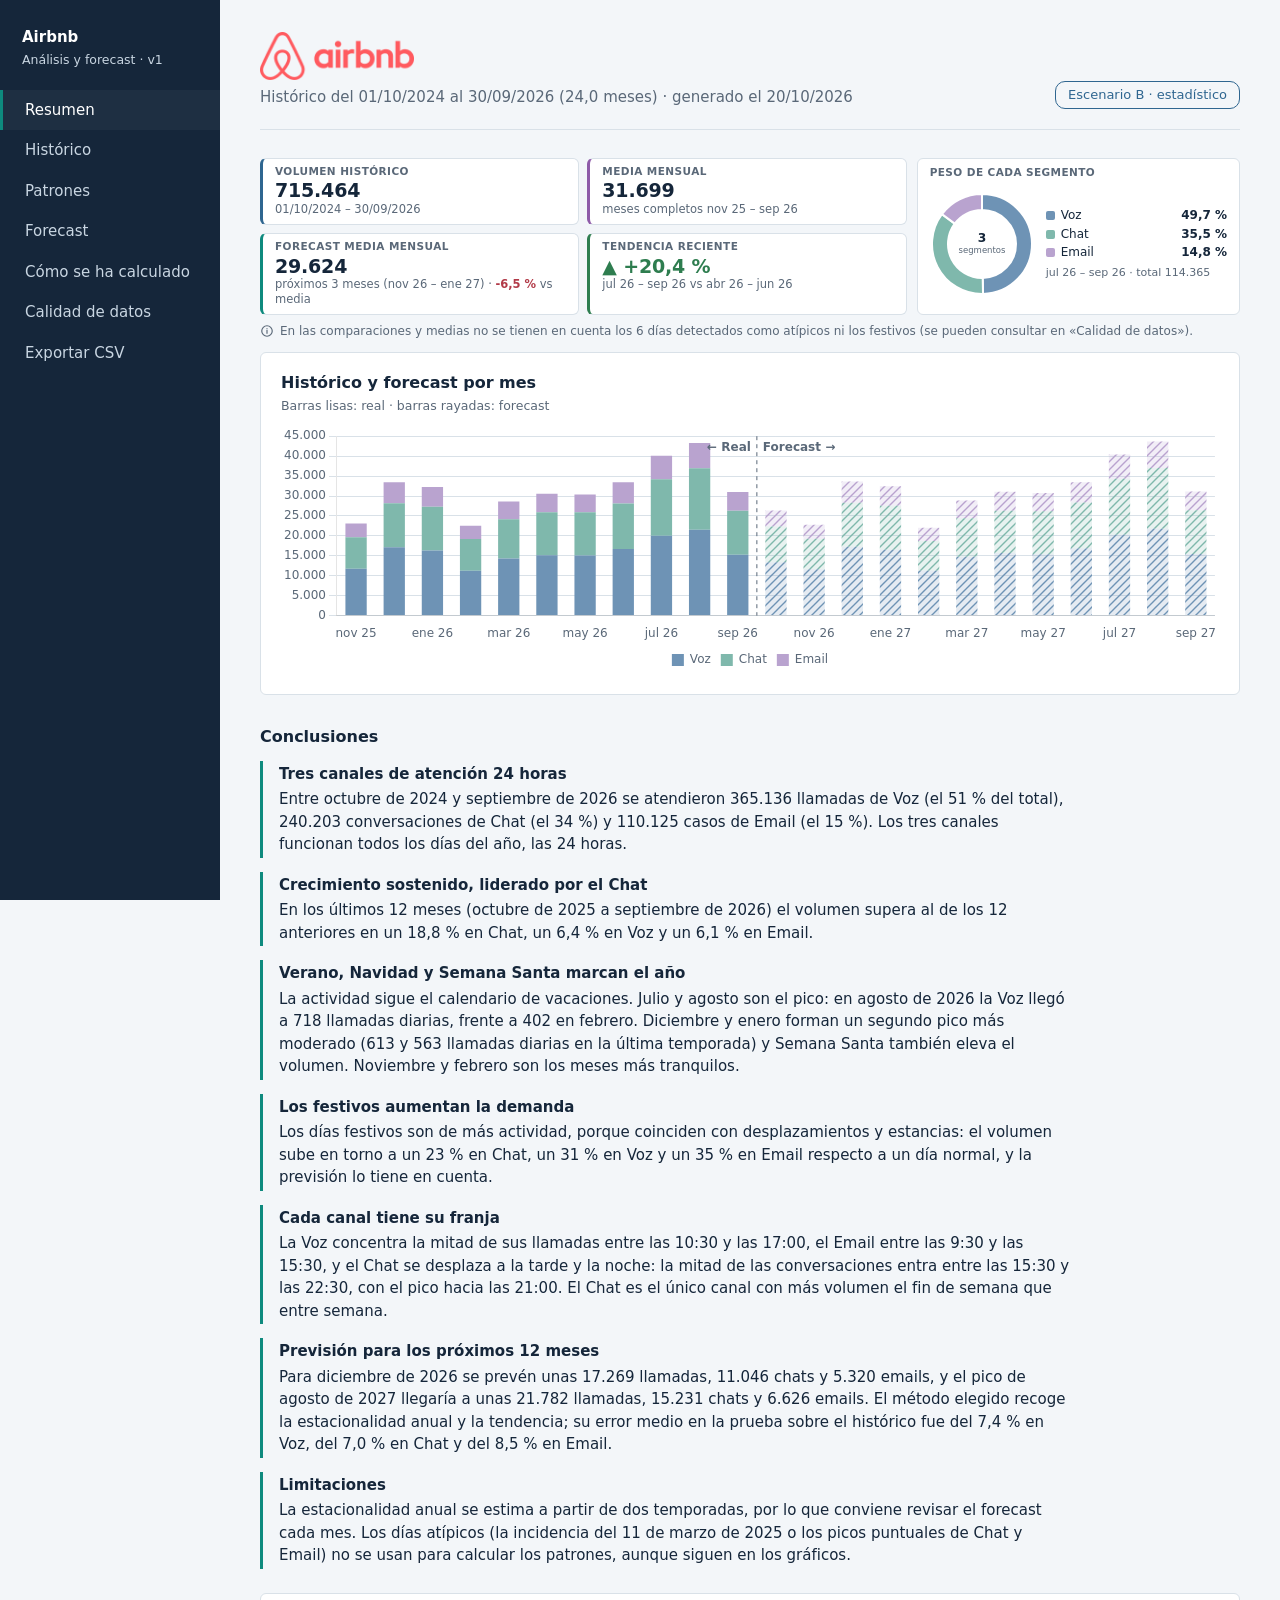
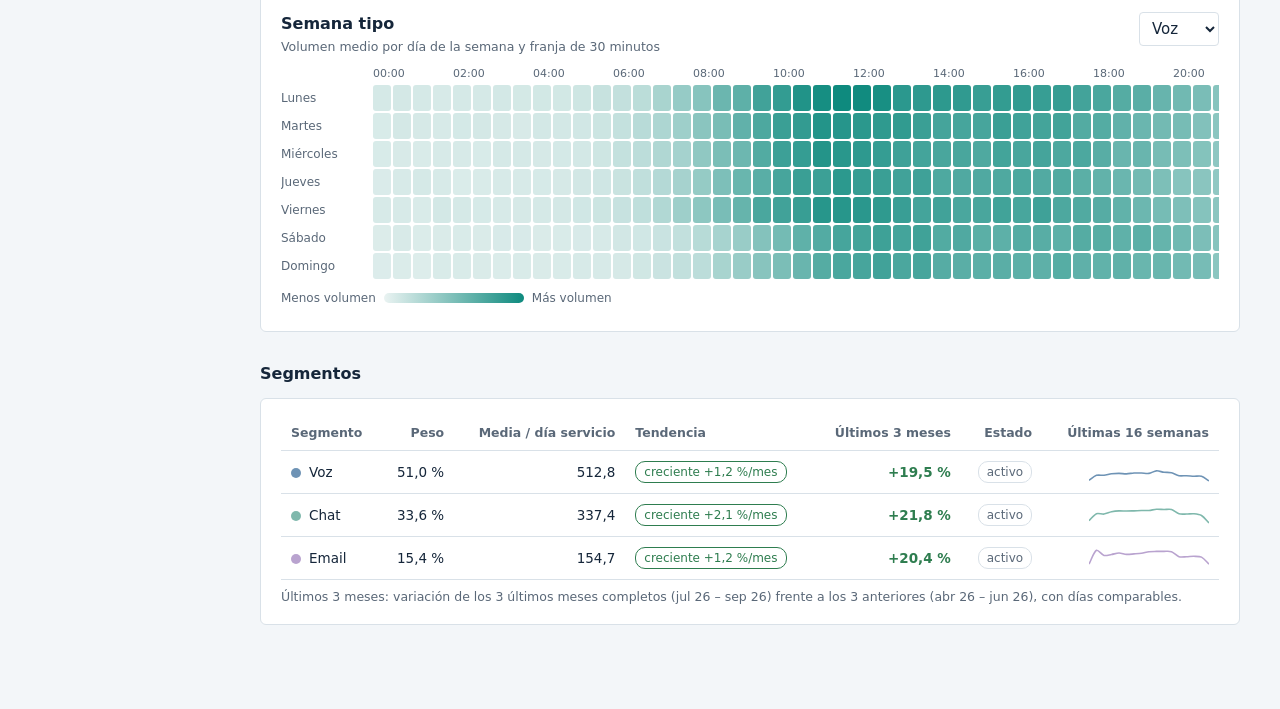
==== projects/forecasting_liveDemo.html @ 8cc121b3 "Añade el proyecto de forecasting y reorganiza el portfolio - Separa el JavaScript en script.js, comp" ====
<!DOCTYPE html>
<html lang="es">
<head>
<meta charset="utf-8">
<meta name="viewport" content="width=device-width, initial-scale=1, viewport-fit=cover">
<title>Airbnb: análisis y forecast</title>
<style>
:root{
  --bg:#F3F6F9; --surface:#FFFFFF; --ink:#15263A; --muted:#5A6878; --line:#D9E1E8;
  --real:#2F6690; --fc:#0E8A7E; --band:rgba(14,138,126,.14); --warn:#A86B12; --warn-bg:#FBF3E4;
  --bad:#B23A48; --ok:#2E7D4F; --nav:#15263A; --nav-ink:#C9D6E2; --nav-active:#FFFFFF;
  --s1:#2F6690; --s2:#0E8A7E; --s3:#8E5BA8; --s4:#C08A2E; --s5:#6B7A8F; --s6:#B5485D;
  color-scheme: light;
  box-sizing:border-box; padding-top:env(safe-area-inset-top,0px); padding-bottom:env(safe-area-inset-bottom,0px);
}
@media (prefers-color-scheme: dark){
  :root:not([data-theme="light"]){
    --bg:#0E1823; --surface:#15212E; --ink:#E4ECF3; --muted:#97A6B5; --line:#253445;
    --real:#6FA8D6; --fc:#3CC2B2; --band:rgba(60,194,178,.16); --warn:#E3AE57; --warn-bg:#2A2416;
    --bad:#E07A86; --ok:#6CC791; --nav:#0A121B; --nav-ink:#8FA2B4; --nav-active:#FFFFFF;
    --s1:#6FA8D6; --s2:#3CC2B2; --s3:#B98BD3; --s4:#E0B35A; --s5:#9AA8B8; --s6:#E07A86;
    color-scheme: dark;
  }
}
:root[data-theme="dark"]{
  --bg:#0E1823; --surface:#15212E; --ink:#E4ECF3; --muted:#97A6B5; --line:#253445;
  --real:#6FA8D6; --fc:#3CC2B2; --band:rgba(60,194,178,.16); --warn:#E3AE57; --warn-bg:#2A2416;
  --bad:#E07A86; --ok:#6CC791; --nav:#0A121B; --nav-ink:#8FA2B4; --nav-active:#FFFFFF;
  --s1:#6FA8D6; --s2:#3CC2B2; --s3:#B98BD3; --s4:#E0B35A; --s5:#9AA8B8; --s6:#E07A86;
  color-scheme: dark;
}
*{box-sizing:border-box}
html,body{margin:0}
body{background:var(--bg);color:var(--ink);font:15px/1.5 "Segoe UI Variable Text","Segoe UI",system-ui,-apple-system,"Helvetica Neue",Roboto,Arial,sans-serif;font-variant-numeric:tabular-nums}
.app{display:grid;grid-template-columns:220px 1fr;min-height:100vh}
nav{background:var(--nav);padding:28px 0;position:sticky;top:0;height:100vh;overflow:auto}
nav .brand{color:#fff;padding:0 22px 22px;font-weight:600;font-size:15px;line-height:1.3}
nav .brand small{display:block;color:var(--nav-ink);font-weight:400;font-size:12.5px;margin-top:4px}
nav button{display:block;width:100%;text-align:left;background:none;border:0;color:var(--nav-ink);font:inherit;padding:9px 22px;cursor:pointer;border-left:3px solid transparent}
nav button:hover{color:#fff}
nav button[aria-current="true"]{color:var(--nav-active);border-left-color:var(--fc);background:rgba(255,255,255,.04)}
main{padding:32px 40px 64px;max-width:1280px;min-width:0}
header.top{display:flex;flex-wrap:wrap;gap:16px 40px;align-items:flex-end;justify-content:space-between;border-bottom:1px solid var(--line);padding-bottom:20px;margin-bottom:28px}
header.top h1{font-size:30px;line-height:1.15;margin:0;font-weight:650;letter-spacing:-.01em}
header.top p{margin:6px 0 0;color:var(--muted)}
.facts{display:flex;gap:28px;flex-wrap:wrap}
.facts div{font-size:13px;color:var(--muted)}
.facts b{display:block;font-size:20px;color:var(--ink);font-weight:600}
section{display:none}
section.on{display:block}
h2{font-size:21px;margin:0 0 6px;font-weight:620}
h3{font-size:16px;margin:28px 0 10px;font-weight:620}
.lead{color:var(--muted);margin:0 0 22px;max-width:75ch}
.panel{background:var(--surface);border:1px solid var(--line);border-radius:6px;padding:18px 20px;margin-bottom:20px}
.grid2{display:grid;grid-template-columns:1fr 1fr;gap:20px}
.controls{display:flex;flex-wrap:wrap;gap:14px 20px;align-items:center;margin-bottom:14px}
.controls label{font-size:13px;color:var(--muted);display:flex;gap:8px;align-items:center}
select,input[type=date]{font:inherit;color:var(--ink);background:var(--surface);border:1px solid var(--line);border-radius:4px;padding:6px 8px}
.seg-toggle{display:inline-flex;border:1px solid var(--line);border-radius:4px;overflow:hidden}
.seg-toggle button{font:inherit;font-size:13px;border:0;background:var(--surface);color:var(--muted);padding:6px 12px;cursor:pointer;border-right:1px solid var(--line)}
.seg-toggle button:last-child{border-right:0}
.seg-toggle button[aria-pressed="true"]{background:var(--ink);color:var(--surface)}
.chart{position:relative;height:340px}
.chart.short{height:260px}
.tablewrap{overflow-x:auto}
table{border-collapse:collapse;width:100%;font-size:13.5px}
th,td{padding:7px 10px;border-bottom:1px solid var(--line);text-align:right;white-space:nowrap}
th:first-child,td:first-child{text-align:left}
th{font-weight:600;color:var(--muted);font-size:12.5px}
td.l,th.l{text-align:left;white-space:normal}
.tag{display:inline-block;font-size:12px;padding:1px 8px;border-radius:10px;border:1px solid var(--line);color:var(--muted)}
.tag.up{color:var(--ok);border-color:currentColor}.tag.down{color:var(--bad);border-color:currentColor}
.tag.new{color:var(--real);border-color:currentColor}.tag.warn{color:var(--warn);border-color:currentColor}
.notes{display:grid;gap:14px;max-width:85ch}
.notes article{border-left:3px solid var(--fc);padding:2px 0 2px 16px}
.notes article h4{margin:0 0 3px;font-size:15px}
.notes article p{margin:0;color:var(--ink)}
.alert{background:var(--warn-bg);border-left:3px solid var(--warn);padding:10px 14px;border-radius:0 4px 4px 0;margin:0 0 10px;font-size:14px}
ul.plain{margin:0;padding-left:18px}
ul.plain li{margin:3px 0}
.legend-note{font-size:12.5px;color:var(--muted);margin-top:8px}
.export-grid{display:grid;grid-template-columns:repeat(auto-fit,minmax(220px,1fr));gap:18px 24px;max-width:900px}
.export-grid .field{display:flex;flex-direction:column;gap:6px;font-size:13px;color:var(--muted)}
.checks{display:flex;flex-wrap:wrap;gap:6px 16px;color:var(--ink);font-size:14px}
.btn{font:inherit;font-weight:600;background:var(--fc);color:#fff;border:0;border-radius:4px;padding:10px 18px;cursor:pointer}
.btn:disabled{opacity:.45;cursor:not-allowed}
#exp-msg{margin-top:14px;font-size:14px}
#exp-msg.err{color:var(--bad)}
.preview{font-size:12.5px}
@media (max-width:900px){
  .app{grid-template-columns:1fr}
  nav{position:sticky;top:0;height:auto;display:flex;overflow-x:auto;padding:0;z-index:5}
  nav .brand{display:none}
  nav button{white-space:nowrap;border-left:0;border-bottom:3px solid transparent;padding:12px 14px}
  nav button[aria-current="true"]{border-bottom-color:var(--fc)}
  main{padding:20px 16px 48px}
  .grid2{grid-template-columns:1fr}
  header.top h1{font-size:24px}
}
ol.steps{margin:0;padding-left:22px;max-width:85ch}
ol.steps li{margin:6px 0}
.methods{display:grid;grid-template-columns:repeat(auto-fit,minmax(280px,1fr));gap:16px;margin-bottom:8px}
.method{border:1px solid var(--line);border-radius:6px;padding:14px 16px;background:var(--surface);opacity:.75}
.method.used{opacity:1;border-left:3px solid var(--fc)}
.method h4{margin:0 0 6px;font-size:15px}
.method p{margin:0;font-size:14px}
.method p.used-in{margin-top:8px;color:var(--fc);font-size:13px;font-weight:600}
dl.gloss{display:grid;grid-template-columns:minmax(140px,200px) 1fr;gap:8px 20px;max-width:95ch;margin:0}
dl.gloss dt{font-weight:600}
dl.gloss dd{margin:0}
@media (max-width:900px){dl.gloss{grid-template-columns:1fr}dl.gloss dd{margin-bottom:8px}}

/* ---- Resumen (propuesta v2) ---- */
.top-row{display:grid;grid-template-columns:minmax(0,2fr) minmax(280px,1fr);gap:10px;margin-bottom:8px;align-items:stretch}
.kpis{display:grid;grid-template-columns:1fr 1fr;gap:8px;align-content:start}
.kpi{background:var(--surface);border:1px solid var(--line);border-radius:6px;padding:6px 12px 7px;border-left:3px solid var(--kc,var(--fc))}
.kpi .lbl{font-size:10.5px;color:var(--muted);text-transform:uppercase;letter-spacing:.04em;font-weight:600;line-height:1.3}
.kpi .val{font-size:19px;font-weight:680;letter-spacing:-.01em;margin:1px 0 0;line-height:1.2}
.kpi .sub{font-size:11.5px;color:var(--muted);line-height:1.3}
.kpi .sub b.up{color:var(--ok)}.kpi .sub b.down{color:var(--bad)}
.mixp{margin-bottom:0;padding:6px 12px 7px;display:flex;flex-direction:column}
.mixp h3{font-size:10.5px;text-transform:uppercase;letter-spacing:.04em;color:var(--muted);font-weight:600}.mixp .ph p{display:none}
.mixbox{display:flex;align-items:center;gap:12px;flex:1;min-height:0}
.mixbox .chart.donut{width:104px;height:104px;flex:0 0 104px}
.mixleg{list-style:none;margin:0;padding:0;font-size:12px;line-height:1.55;flex:1}
.mixleg li{display:flex;align-items:center;gap:6px}.mixleg li span.n{flex:1}.mixleg li b{font-weight:600}
.mixleg i{width:9px;height:9px;border-radius:2px;display:inline-block}
.mixp .per{font-size:11px;color:var(--muted);margin-top:2px}
.ph h3{margin:0}.ph p{margin:2px 0 10px}
.ph.row{display:flex;justify-content:space-between;align-items:flex-start;gap:12px;flex-wrap:wrap}

.chart.mainc{height:250px}
h3.sect{margin:30px 0 12px}
.bannerA{display:flex;gap:8px;align-items:baseline;border-radius:6px;padding:4px 12px;margin-bottom:12px;background:var(--warn-bg);border:1px solid var(--warn);font-size:13px;font-style:italic}
.bannerA .big{font-size:13px;font-weight:400;color:var(--warn);white-space:nowrap}
.bannerA p{margin:0}
.heat{display:grid;gap:2px;min-width:640px;font-size:11px}
.heat .c{height:26px;border-radius:3px}
.heat .rl{color:var(--muted);font-size:12px;display:flex;align-items:center;padding-right:8px;white-space:nowrap}
.heat .cl{color:var(--muted);text-align:left;font-size:11px;white-space:nowrap}
.heat-scale{display:flex;align-items:center;gap:8px;font-size:12px;color:var(--muted);margin-top:10px}
.heat-scale i{display:block;width:140px;height:10px;border-radius:5px;background:linear-gradient(90deg,var(--heat0),var(--fc))}
.dot{display:inline-block;width:10px;height:10px;border-radius:50%;margin-right:8px;vertical-align:middle}
td canvas.sp{width:120px!important;height:28px!important;display:block;margin-left:auto}
:root{--atip:#D6336C;--heat0:#EAF3F2;--p1:#6E93B5;--p2:#7FB8AC;--p3:#B9A3CF;--p4:#E2BF84;--p5:#AEB8C2;--p6:#D9939E}
@media (prefers-color-scheme: dark){:root:not([data-theme="light"]){--atip:#F06595;--heat0:#1B2B33;--p1:#7FA6CB;--p2:#82C4B6;--p3:#BBA6D6;--p4:#E0BE85;--p5:#9EA9B5;--p6:#DE9AA5}}
:root[data-theme="dark"]{--atip:#F06595;--heat0:#1B2B33;--p1:#7FA6CB;--p2:#82C4B6;--p3:#BBA6D6;--p4:#E0BE85;--p5:#9EA9B5;--p6:#DE9AA5}
@media (max-width:1000px){.top-row{grid-template-columns:1fr}}
@media (max-width:520px){.kpis{grid-template-columns:1fr}}
.infonote{font-size:12px;color:var(--muted);margin:0 0 12px;display:flex;gap:6px;align-items:flex-start;line-height:1.4}
.infonote svg{flex:0 0 14px;width:14px;height:14px;margin-top:1px}
.atip-note{display:flex;align-items:center;gap:8px}
.atip-mk{display:inline-block;width:9px;height:9px;background:var(--atip);transform:rotate(45deg);flex:0 0 9px}
</style>
</head>
<body>
<div class="app">
  <nav id="nav" aria-label="Sections">
    <div class="brand" id="brand"></div>
  </nav>
  <main>
    <header class="top">
      <div><h1 id="h-title"></h1><p id="h-sub"></p></div>
      <div class="badge" id="h-badge"></div>
    </header>

    <section id="resumen" class="on">
      <div class="top-row">
        <div class="kpis" id="kpis"></div>
        <div class="panel mixp">
          <div class="ph"><h3 data-t="ch_mix"></h3><p class="legend-note" id="mix-sub"></p></div>
          <div class="mixbox"><div class="chart donut"><canvas id="c-res-mix"></canvas></div><ul class="mixleg" id="mixleg"></ul></div>
        </div>
      </div>
      <p class="infonote" id="cmp-note"></p>
      <div id="alertA"></div>
      <div class="panel">
        <div class="ph"><h3 data-t="ch_main"></h3><p class="legend-note" data-t="ch_main_sub"></p></div>
        <div class="chart mainc"><canvas id="c-res-main"></canvas></div>
      </div>
      <h3 class="sect" data-t="concl_t"></h3>
      <div class="notes" id="conclusiones" style="margin-bottom:24px"></div>
      <div class="panel" id="hm-panel">
        <div class="ph row"><div><h3 data-t="hm_t"></h3><p class="legend-note" data-t="hm_sub"></p></div><select id="hm-seg"></select></div>
        <div class="tablewrap"><div class="heat" id="heat"></div></div>
        <div class="heat-scale"><span data-t="hm_low"></span><i></i><span data-t="hm_high"></span></div>
        <p class="legend-note" id="hm-note" style="margin:6px 0 0"></p>
      </div>
      <h3 class="sect" data-t="segmentos"></h3>
      <div class="panel tablewrap"><table id="t-segmentos"></table></div>
      <div id="avisos-globales"></div>
    </section>

    <section id="historico">
      <h2 data-t="sec_historico"></h2>
      <p class="lead" data-t="lead_historico"></p>
      <div class="panel">
        <div class="controls">
          <label><span data-t="segmento"></span> <select id="h-seg"></select></label>
          <div class="seg-toggle" id="h-gran"></div>
        </div>
        <div class="chart"><canvas id="c-hist"></canvas></div>
        <p class="legend-note atip-note"><span class="atip-mk"></span><span data-t="atip_note"></span></p>
      </div>
      <div class="grid2">
        <div class="panel"><h3 style="margin-top:0" data-t="mix_mes"></h3><div class="chart short"><canvas id="c-mix"></canvas></div></div>
        <div class="panel"><h3 style="margin-top:0" data-t="media_dia_mes"></h3><div class="tablewrap"><table id="t-meses"></table></div><p class="legend-note" data-t="mes_parcial"></p></div>
      </div>
    </section>

    <section id="patrones">
      <h2 data-t="sec_patrones"></h2>
      <p class="lead" data-t="lead_patrones"></p>
      <div class="controls"><label><span data-t="segmento"></span> <select id="p-seg"></select></label></div>
      <div class="grid2">
        <div class="panel"><h3 style="margin-top:0" data-t="peso_semana"></h3><div class="chart short"><canvas id="c-week"></canvas></div><p class="legend-note" id="week-note"></p></div>
        <div class="panel"><h3 style="margin-top:0" data-t="efecto_mes"></h3><div class="chart short"><canvas id="c-dom"></canvas></div><p class="legend-note" id="dom-note"></p></div>
      </div>
      <div class="panel" id="intra-panel"><h3 style="margin-top:0" data-t="perfil_intradia"></h3><div class="chart"><canvas id="c-intra"></canvas></div><p class="legend-note" id="intra-note"></p></div>
    </section>

    <section id="forecast">
      <h2 data-t="sec_forecast"></h2>
      <p class="lead" id="fc-lead"></p>
      <div class="panel">
        <div class="controls">
          <label><span data-t="segmento"></span> <select id="f-seg"></select></label>
          <div class="seg-toggle" id="f-gran"></div>
        </div>
        <div class="chart"><canvas id="c-fc"></canvas></div>
        <p class="legend-note" data-t="banda_nota"></p>
      </div>
      <div id="fc-gaps"></div>
      <h3 data-t="fc_mensual"></h3>
      <div class="panel tablewrap"><table id="t-fc-mes"></table></div>
    </section>

    <section id="metodologia">
      <h2 data-t="sec_metodologia"></h2>
      <p class="lead" data-t="lead_metodologia"></p>
      <div id="met-body"></div>
    </section>

    <section id="calidad">
      <h2 data-t="sec_calidad"></h2>
      <p class="lead" data-t="lead_calidad"></p>
      <div id="calidad-body"></div>
    </section>

    <section id="seguimiento">
      <h2 data-t="sec_seguimiento"></h2>
      <div id="seg-body"></div>
    </section>

    <section id="exportar">
      <h2 data-t="sec_exportar"></h2>
      <p class="lead" data-t="lead_exportar"></p>
      <div class="panel">
        <div class="export-grid">
          <div class="field"><span data-t="granularidad"></span><div class="seg-toggle" id="e-gran"></div></div>
          <div class="field"><span data-t="desde"></span><input type="date" id="e-desde"></div>
          <div class="field"><span data-t="hasta"></span><input type="date" id="e-hasta"></div>
          <div class="field"><span data-t="formato"></span>
            <select id="e-fmt"><option value="bigquery" data-t="fmt_bq"></option><option value="excel_es_it" data-t="fmt_esit"></option><option value="excel_en" data-t="fmt_en"></option></select>
          </div>
          <div class="field" style="grid-column:1/-1"><span data-t="segmentos"></span><div class="checks" id="e-segs"></div></div>
        </div>
        <div style="margin-top:20px;display:flex;gap:16px;align-items:center;flex-wrap:wrap">
          <button class="btn" id="e-btn" data-t="descargar"></button>
          <span class="legend-note" id="e-limits" style="margin:0"></span>
        </div>
        <div id="exp-msg"></div>
      </div>
      <h3 data-t="vista_previa"></h3>
      <div class="panel tablewrap preview"><table id="t-prev"></table></div>
    </section>
  </main>
</div>

<script>/*!
 * Chart.js v4.4.1
 * https://www.chartjs.org
 * (c) 2023 Chart.js Contributors
 * Released under the MIT License
 */
!function(t,e){"object"==typeof exports&&"undefined"!=typeof module?module.exports=e():"function"==typeof define&&define.amd?define(e):(t="undefined"!=typeof globalThis?globalThis:t||self).Chart=e()}(this,(function(){"use strict";var t=Object.freeze({__proto__:null,get Colors(){return Go},get Decimation(){return Qo},get Filler(){return ma},get Legend(){return ya},get SubTitle(){return ka},get Title(){return Ma},get Tooltip(){return Ba}});function e(){}const i=(()=>{let t=0;return()=>t++})();function s(t){return null==t}function n(t){if(Array.isArray&&Array.isArray(t))return!0;const e=Object.prototype.toString.call(t);return"[object"===e.slice(0,7)&&"Array]"===e.slice(-6)}function o(t){return null!==t&&"[object Object]"===Object.prototype.toString.call(t)}function a(t){return("number"==typeof t||t instanceof Number)&&isFinite(+t)}function r(t,e){return a(t)?t:e}function l(t,e){return void 0===t?e:t}const h=(t,e)=>"string"==typeof t&&t.endsWith("%")?parseFloat(t)/100:+t/e,c=(t,e)=>"string"==typeof t&&t.endsWith("%")?parseFloat(t)/100*e:+t;function d(t,e,i){if(t&&"function"==typeof t.call)return t.apply(i,e)}function u(t,e,i,s){let a,r,l;if(n(t))if(r=t.length,s)for(a=r-1;a>=0;a--)e.call(i,t[a],a);else for(a=0;a<r;a++)e.call(i,t[a],a);else if(o(t))for(l=Object.keys(t),r=l.length,a=0;a<r;a++)e.call(i,t[l[a]],l[a])}function f(t,e){let i,s,n,o;if(!t||!e||t.length!==e.length)return!1;for(i=0,s=t.length;i<s;++i)if(n=t[i],o=e[i],n.datasetIndex!==o.datasetIndex||n.index!==o.index)return!1;return!0}function g(t){if(n(t))return t.map(g);if(o(t)){const e=Object.create(null),i=Object.keys(t),s=i.length;let n=0;for(;n<s;++n)e[i[n]]=g(t[i[n]]);return e}return t}function p(t){return-1===["__proto__","prototype","constructor"].indexOf(t)}function m(t,e,i,s){if(!p(t))return;const n=e[t],a=i[t];o(n)&&o(a)?b(n,a,s):e[t]=g(a)}function b(t,e,i){const s=n(e)?e:[e],a=s.length;if(!o(t))return t;const r=(i=i||{}).merger||m;let l;for(let e=0;e<a;++e){if(l=s[e],!o(l))continue;const n=Object.keys(l);for(let e=0,s=n.length;e<s;++e)r(n[e],t,l,i)}return t}function x(t,e){return b(t,e,{merger:_})}function _(t,e,i){if(!p(t))return;const s=e[t],n=i[t];o(s)&&o(n)?x(s,n):Object.prototype.hasOwnProperty.call(e,t)||(e[t]=g(n))}const y={"":t=>t,x:t=>t.x,y:t=>t.y};function v(t){const e=t.split("."),i=[];let s="";for(const t of e)s+=t,s.endsWith("\\")?s=s.slice(0,-1)+".":(i.push(s),s="");return i}function M(t,e){const i=y[e]||(y[e]=function(t){const e=v(t);return t=>{for(const i of e){if(""===i)break;t=t&&t[i]}return t}}(e));return i(t)}function w(t){return t.charAt(0).toUpperCase()+t.slice(1)}const k=t=>void 0!==t,S=t=>"function"==typeof t,P=(t,e)=>{if(t.size!==e.size)return!1;for(const i of t)if(!e.has(i))return!1;return!0};function D(t){return"mouseup"===t.type||"click"===t.type||"contextmenu"===t.type}const C=Math.PI,O=2*C,A=O+C,T=Number.POSITIVE_INFINITY,L=C/180,E=C/2,R=C/4,I=2*C/3,z=Math.log10,F=Math.sign;function V(t,e,i){return Math.abs(t-e)<i}function B(t){const e=Math.round(t);t=V(t,e,t/1e3)?e:t;const i=Math.pow(10,Math.floor(z(t))),s=t/i;return(s<=1?1:s<=2?2:s<=5?5:10)*i}function W(t){const e=[],i=Math.sqrt(t);let s;for(s=1;s<i;s++)t%s==0&&(e.push(s),e.push(t/s));return i===(0|i)&&e.push(i),e.sort(((t,e)=>t-e)).pop(),e}function N(t){return!isNaN(parseFloat(t))&&isFinite(t)}function H(t,e){const i=Math.round(t);return i-e<=t&&i+e>=t}function j(t,e,i){let s,n,o;for(s=0,n=t.length;s<n;s++)o=t[s][i],isNaN(o)||(e.min=Math.min(e.min,o),e.max=Math.max(e.max,o))}function $(t){return t*(C/180)}function Y(t){return t*(180/C)}function U(t){if(!a(t))return;let e=1,i=0;for(;Math.round(t*e)/e!==t;)e*=10,i++;return i}function X(t,e){const i=e.x-t.x,s=e.y-t.y,n=Math.sqrt(i*i+s*s);let o=Math.atan2(s,i);return o<-.5*C&&(o+=O),{angle:o,distance:n}}function q(t,e){return Math.sqrt(Math.pow(e.x-t.x,2)+Math.pow(e.y-t.y,2))}function K(t,e){return(t-e+A)%O-C}function G(t){return(t%O+O)%O}function Z(t,e,i,s){const n=G(t),o=G(e),a=G(i),r=G(o-n),l=G(a-n),h=G(n-o),c=G(n-a);return n===o||n===a||s&&o===a||r>l&&h<c}function J(t,e,i){return Math.max(e,Math.min(i,t))}function Q(t){return J(t,-32768,32767)}function tt(t,e,i,s=1e-6){return t>=Math.min(e,i)-s&&t<=Math.max(e,i)+s}function et(t,e,i){i=i||(i=>t[i]<e);let s,n=t.length-1,o=0;for(;n-o>1;)s=o+n>>1,i(s)?o=s:n=s;return{lo:o,hi:n}}const it=(t,e,i,s)=>et(t,i,s?s=>{const n=t[s][e];return n<i||n===i&&t[s+1][e]===i}:s=>t[s][e]<i),st=(t,e,i)=>et(t,i,(s=>t[s][e]>=i));function nt(t,e,i){let s=0,n=t.length;for(;s<n&&t[s]<e;)s++;for(;n>s&&t[n-1]>i;)n--;return s>0||n<t.length?t.slice(s,n):t}const ot=["push","pop","shift","splice","unshift"];function at(t,e){t._chartjs?t._chartjs.listeners.push(e):(Object.defineProperty(t,"_chartjs",{configurable:!0,enumerable:!1,value:{listeners:[e]}}),ot.forEach((e=>{const i="_onData"+w(e),s=t[e];Object.defineProperty(t,e,{configurable:!0,enumerable:!1,value(...e){const n=s.apply(this,e);return t._chartjs.listeners.forEach((t=>{"function"==typeof t[i]&&t[i](...e)})),n}})})))}function rt(t,e){const i=t._chartjs;if(!i)return;const s=i.listeners,n=s.indexOf(e);-1!==n&&s.splice(n,1),s.length>0||(ot.forEach((e=>{delete t[e]})),delete t._chartjs)}function lt(t){const e=new Set(t);return e.size===t.length?t:Array.from(e)}const ht="undefined"==typeof window?function(t){return t()}:window.requestAnimationFrame;function ct(t,e){let i=[],s=!1;return function(...n){i=n,s||(s=!0,ht.call(window,(()=>{s=!1,t.apply(e,i)})))}}function dt(t,e){let i;return function(...s){return e?(clearTimeout(i),i=setTimeout(t,e,s)):t.apply(this,s),e}}const ut=t=>"start"===t?"left":"end"===t?"right":"center",ft=(t,e,i)=>"start"===t?e:"end"===t?i:(e+i)/2,gt=(t,e,i,s)=>t===(s?"left":"right")?i:"center"===t?(e+i)/2:e;function pt(t,e,i){const s=e.length;let n=0,o=s;if(t._sorted){const{iScale:a,_parsed:r}=t,l=a.axis,{min:h,max:c,minDefined:d,maxDefined:u}=a.getUserBounds();d&&(n=J(Math.min(it(r,l,h).lo,i?s:it(e,l,a.getPixelForValue(h)).lo),0,s-1)),o=u?J(Math.max(it(r,a.axis,c,!0).hi+1,i?0:it(e,l,a.getPixelForValue(c),!0).hi+1),n,s)-n:s-n}return{start:n,count:o}}function mt(t){const{xScale:e,yScale:i,_scaleRanges:s}=t,n={xmin:e.min,xmax:e.max,ymin:i.min,ymax:i.max};if(!s)return t._scaleRanges=n,!0;const o=s.xmin!==e.min||s.xmax!==e.max||s.ymin!==i.min||s.ymax!==i.max;return Object.assign(s,n),o}class bt{constructor(){this._request=null,this._charts=new Map,this._running=!1,this._lastDate=void 0}_notify(t,e,i,s){const n=e.listeners[s],o=e.duration;n.forEach((s=>s({chart:t,initial:e.initial,numSteps:o,currentStep:Math.min(i-e.start,o)})))}_refresh(){this._request||(this._running=!0,this._request=ht.call(window,(()=>{this._update(),this._request=null,this._running&&this._refresh()})))}_update(t=Date.now()){let e=0;this._charts.forEach(((i,s)=>{if(!i.running||!i.items.length)return;const n=i.items;let o,a=n.length-1,r=!1;for(;a>=0;--a)o=n[a],o._active?(o._total>i.duration&&(i.duration=o._total),o.tick(t),r=!0):(n[a]=n[n.length-1],n.pop());r&&(s.draw(),this._notify(s,i,t,"progress")),n.length||(i.running=!1,this._notify(s,i,t,"complete"),i.initial=!1),e+=n.length})),this._lastDate=t,0===e&&(this._running=!1)}_getAnims(t){const e=this._charts;let i=e.get(t);return i||(i={running:!1,initial:!0,items:[],listeners:{complete:[],progress:[]}},e.set(t,i)),i}listen(t,e,i){this._getAnims(t).listeners[e].push(i)}add(t,e){e&&e.length&&this._getAnims(t).items.push(...e)}has(t){return this._getAnims(t).items.length>0}start(t){const e=this._charts.get(t);e&&(e.running=!0,e.start=Date.now(),e.duration=e.items.reduce(((t,e)=>Math.max(t,e._duration)),0),this._refresh())}running(t){if(!this._running)return!1;const e=this._charts.get(t);return!!(e&&e.running&&e.items.length)}stop(t){const e=this._charts.get(t);if(!e||!e.items.length)return;const i=e.items;let s=i.length-1;for(;s>=0;--s)i[s].cancel();e.items=[],this._notify(t,e,Date.now(),"complete")}remove(t){return this._charts.delete(t)}}var xt=new bt;
/*!
 * @kurkle/color v0.3.2
 * https://github.com/kurkle/color#readme
 * (c) 2023 Jukka Kurkela
 * Released under the MIT License
 */function _t(t){return t+.5|0}const yt=(t,e,i)=>Math.max(Math.min(t,i),e);function vt(t){return yt(_t(2.55*t),0,255)}function Mt(t){return yt(_t(255*t),0,255)}function wt(t){return yt(_t(t/2.55)/100,0,1)}function kt(t){return yt(_t(100*t),0,100)}const St={0:0,1:1,2:2,3:3,4:4,5:5,6:6,7:7,8:8,9:9,A:10,B:11,C:12,D:13,E:14,F:15,a:10,b:11,c:12,d:13,e:14,f:15},Pt=[..."0123456789ABCDEF"],Dt=t=>Pt[15&t],Ct=t=>Pt[(240&t)>>4]+Pt[15&t],Ot=t=>(240&t)>>4==(15&t);function At(t){var e=(t=>Ot(t.r)&&Ot(t.g)&&Ot(t.b)&&Ot(t.a))(t)?Dt:Ct;return t?"#"+e(t.r)+e(t.g)+e(t.b)+((t,e)=>t<255?e(t):"")(t.a,e):void 0}const Tt=/^(hsla?|hwb|hsv)\(\s*([-+.e\d]+)(?:deg)?[\s,]+([-+.e\d]+)%[\s,]+([-+.e\d]+)%(?:[\s,]+([-+.e\d]+)(%)?)?\s*\)$/;function Lt(t,e,i){const s=e*Math.min(i,1-i),n=(e,n=(e+t/30)%12)=>i-s*Math.max(Math.min(n-3,9-n,1),-1);return[n(0),n(8),n(4)]}function Et(t,e,i){const s=(s,n=(s+t/60)%6)=>i-i*e*Math.max(Math.min(n,4-n,1),0);return[s(5),s(3),s(1)]}function Rt(t,e,i){const s=Lt(t,1,.5);let n;for(e+i>1&&(n=1/(e+i),e*=n,i*=n),n=0;n<3;n++)s[n]*=1-e-i,s[n]+=e;return s}function It(t){const e=t.r/255,i=t.g/255,s=t.b/255,n=Math.max(e,i,s),o=Math.min(e,i,s),a=(n+o)/2;let r,l,h;return n!==o&&(h=n-o,l=a>.5?h/(2-n-o):h/(n+o),r=function(t,e,i,s,n){return t===n?(e-i)/s+(e<i?6:0):e===n?(i-t)/s+2:(t-e)/s+4}(e,i,s,h,n),r=60*r+.5),[0|r,l||0,a]}function zt(t,e,i,s){return(Array.isArray(e)?t(e[0],e[1],e[2]):t(e,i,s)).map(Mt)}function Ft(t,e,i){return zt(Lt,t,e,i)}function Vt(t){return(t%360+360)%360}function Bt(t){const e=Tt.exec(t);let i,s=255;if(!e)return;e[5]!==i&&(s=e[6]?vt(+e[5]):Mt(+e[5]));const n=Vt(+e[2]),o=+e[3]/100,a=+e[4]/100;return i="hwb"===e[1]?function(t,e,i){return zt(Rt,t,e,i)}(n,o,a):"hsv"===e[1]?function(t,e,i){return zt(Et,t,e,i)}(n,o,a):Ft(n,o,a),{r:i[0],g:i[1],b:i[2],a:s}}const Wt={x:"dark",Z:"light",Y:"re",X:"blu",W:"gr",V:"medium",U:"slate",A:"ee",T:"ol",S:"or",B:"ra",C:"lateg",D:"ights",R:"in",Q:"turquois",E:"hi",P:"ro",O:"al",N:"le",M:"de",L:"yello",F:"en",K:"ch",G:"arks",H:"ea",I:"ightg",J:"wh"},Nt={OiceXe:"f0f8ff",antiquewEte:"faebd7",aqua:"ffff",aquamarRe:"7fffd4",azuY:"f0ffff",beige:"f5f5dc",bisque:"ffe4c4",black:"0",blanKedOmond:"ffebcd",Xe:"ff",XeviTet:"8a2be2",bPwn:"a52a2a",burlywood:"deb887",caMtXe:"5f9ea0",KartYuse:"7fff00",KocTate:"d2691e",cSO:"ff7f50",cSnflowerXe:"6495ed",cSnsilk:"fff8dc",crimson:"dc143c",cyan:"ffff",xXe:"8b",xcyan:"8b8b",xgTMnPd:"b8860b",xWay:"a9a9a9",xgYF:"6400",xgYy:"a9a9a9",xkhaki:"bdb76b",xmagFta:"8b008b",xTivegYF:"556b2f",xSange:"ff8c00",xScEd:"9932cc",xYd:"8b0000",xsOmon:"e9967a",xsHgYF:"8fbc8f",xUXe:"483d8b",xUWay:"2f4f4f",xUgYy:"2f4f4f",xQe:"ced1",xviTet:"9400d3",dAppRk:"ff1493",dApskyXe:"bfff",dimWay:"696969",dimgYy:"696969",dodgerXe:"1e90ff",fiYbrick:"b22222",flSOwEte:"fffaf0",foYstWAn:"228b22",fuKsia:"ff00ff",gaRsbSo:"dcdcdc",ghostwEte:"f8f8ff",gTd:"ffd700",gTMnPd:"daa520",Way:"808080",gYF:"8000",gYFLw:"adff2f",gYy:"808080",honeyMw:"f0fff0",hotpRk:"ff69b4",RdianYd:"cd5c5c",Rdigo:"4b0082",ivSy:"fffff0",khaki:"f0e68c",lavFMr:"e6e6fa",lavFMrXsh:"fff0f5",lawngYF:"7cfc00",NmoncEffon:"fffacd",ZXe:"add8e6",ZcSO:"f08080",Zcyan:"e0ffff",ZgTMnPdLw:"fafad2",ZWay:"d3d3d3",ZgYF:"90ee90",ZgYy:"d3d3d3",ZpRk:"ffb6c1",ZsOmon:"ffa07a",ZsHgYF:"20b2aa",ZskyXe:"87cefa",ZUWay:"778899",ZUgYy:"778899",ZstAlXe:"b0c4de",ZLw:"ffffe0",lime:"ff00",limegYF:"32cd32",lRF:"faf0e6",magFta:"ff00ff",maPon:"800000",VaquamarRe:"66cdaa",VXe:"cd",VScEd:"ba55d3",VpurpN:"9370db",VsHgYF:"3cb371",VUXe:"7b68ee",VsprRggYF:"fa9a",VQe:"48d1cc",VviTetYd:"c71585",midnightXe:"191970",mRtcYam:"f5fffa",mistyPse:"ffe4e1",moccasR:"ffe4b5",navajowEte:"ffdead",navy:"80",Tdlace:"fdf5e6",Tive:"808000",TivedBb:"6b8e23",Sange:"ffa500",SangeYd:"ff4500",ScEd:"da70d6",pOegTMnPd:"eee8aa",pOegYF:"98fb98",pOeQe:"afeeee",pOeviTetYd:"db7093",papayawEp:"ffefd5",pHKpuff:"ffdab9",peru:"cd853f",pRk:"ffc0cb",plum:"dda0dd",powMrXe:"b0e0e6",purpN:"800080",YbeccapurpN:"663399",Yd:"ff0000",Psybrown:"bc8f8f",PyOXe:"4169e1",saddNbPwn:"8b4513",sOmon:"fa8072",sandybPwn:"f4a460",sHgYF:"2e8b57",sHshell:"fff5ee",siFna:"a0522d",silver:"c0c0c0",skyXe:"87ceeb",UXe:"6a5acd",UWay:"708090",UgYy:"708090",snow:"fffafa",sprRggYF:"ff7f",stAlXe:"4682b4",tan:"d2b48c",teO:"8080",tEstN:"d8bfd8",tomato:"ff6347",Qe:"40e0d0",viTet:"ee82ee",JHt:"f5deb3",wEte:"ffffff",wEtesmoke:"f5f5f5",Lw:"ffff00",LwgYF:"9acd32"};let Ht;function jt(t){Ht||(Ht=function(){const t={},e=Object.keys(Nt),i=Object.keys(Wt);let s,n,o,a,r;for(s=0;s<e.length;s++){for(a=r=e[s],n=0;n<i.length;n++)o=i[n],r=r.replace(o,Wt[o]);o=parseInt(Nt[a],16),t[r]=[o>>16&255,o>>8&255,255&o]}return t}(),Ht.transparent=[0,0,0,0]);const e=Ht[t.toLowerCase()];return e&&{r:e[0],g:e[1],b:e[2],a:4===e.length?e[3]:255}}const $t=/^rgba?\(\s*([-+.\d]+)(%)?[\s,]+([-+.e\d]+)(%)?[\s,]+([-+.e\d]+)(%)?(?:[\s,/]+([-+.e\d]+)(%)?)?\s*\)$/;const Yt=t=>t<=.0031308?12.92*t:1.055*Math.pow(t,1/2.4)-.055,Ut=t=>t<=.04045?t/12.92:Math.pow((t+.055)/1.055,2.4);function Xt(t,e,i){if(t){let s=It(t);s[e]=Math.max(0,Math.min(s[e]+s[e]*i,0===e?360:1)),s=Ft(s),t.r=s[0],t.g=s[1],t.b=s[2]}}function qt(t,e){return t?Object.assign(e||{},t):t}function Kt(t){var e={r:0,g:0,b:0,a:255};return Array.isArray(t)?t.length>=3&&(e={r:t[0],g:t[1],b:t[2],a:255},t.length>3&&(e.a=Mt(t[3]))):(e=qt(t,{r:0,g:0,b:0,a:1})).a=Mt(e.a),e}function Gt(t){return"r"===t.charAt(0)?function(t){const e=$t.exec(t);let i,s,n,o=255;if(e){if(e[7]!==i){const t=+e[7];o=e[8]?vt(t):yt(255*t,0,255)}return i=+e[1],s=+e[3],n=+e[5],i=255&(e[2]?vt(i):yt(i,0,255)),s=255&(e[4]?vt(s):yt(s,0,255)),n=255&(e[6]?vt(n):yt(n,0,255)),{r:i,g:s,b:n,a:o}}}(t):Bt(t)}class Zt{constructor(t){if(t instanceof Zt)return t;const e=typeof t;let i;var s,n,o;"object"===e?i=Kt(t):"string"===e&&(o=(s=t).length,"#"===s[0]&&(4===o||5===o?n={r:255&17*St[s[1]],g:255&17*St[s[2]],b:255&17*St[s[3]],a:5===o?17*St[s[4]]:255}:7!==o&&9!==o||(n={r:St[s[1]]<<4|St[s[2]],g:St[s[3]]<<4|St[s[4]],b:St[s[5]]<<4|St[s[6]],a:9===o?St[s[7]]<<4|St[s[8]]:255})),i=n||jt(t)||Gt(t)),this._rgb=i,this._valid=!!i}get valid(){return this._valid}get rgb(){var t=qt(this._rgb);return t&&(t.a=wt(t.a)),t}set rgb(t){this._rgb=Kt(t)}rgbString(){return this._valid?(t=this._rgb)&&(t.a<255?`rgba(${t.r}, ${t.g}, ${t.b}, ${wt(t.a)})`:`rgb(${t.r}, ${t.g}, ${t.b})`):void 0;var t}hexString(){return this._valid?At(this._rgb):void 0}hslString(){return this._valid?function(t){if(!t)return;const e=It(t),i=e[0],s=kt(e[1]),n=kt(e[2]);return t.a<255?`hsla(${i}, ${s}%, ${n}%, ${wt(t.a)})`:`hsl(${i}, ${s}%, ${n}%)`}(this._rgb):void 0}mix(t,e){if(t){const i=this.rgb,s=t.rgb;let n;const o=e===n?.5:e,a=2*o-1,r=i.a-s.a,l=((a*r==-1?a:(a+r)/(1+a*r))+1)/2;n=1-l,i.r=255&l*i.r+n*s.r+.5,i.g=255&l*i.g+n*s.g+.5,i.b=255&l*i.b+n*s.b+.5,i.a=o*i.a+(1-o)*s.a,this.rgb=i}return this}interpolate(t,e){return t&&(this._rgb=function(t,e,i){const s=Ut(wt(t.r)),n=Ut(wt(t.g)),o=Ut(wt(t.b));return{r:Mt(Yt(s+i*(Ut(wt(e.r))-s))),g:Mt(Yt(n+i*(Ut(wt(e.g))-n))),b:Mt(Yt(o+i*(Ut(wt(e.b))-o))),a:t.a+i*(e.a-t.a)}}(this._rgb,t._rgb,e)),this}clone(){return new Zt(this.rgb)}alpha(t){return this._rgb.a=Mt(t),this}clearer(t){return this._rgb.a*=1-t,this}greyscale(){const t=this._rgb,e=_t(.3*t.r+.59*t.g+.11*t.b);return t.r=t.g=t.b=e,this}opaquer(t){return this._rgb.a*=1+t,this}negate(){const t=this._rgb;return t.r=255-t.r,t.g=255-t.g,t.b=255-t.b,this}lighten(t){return Xt(this._rgb,2,t),this}darken(t){return Xt(this._rgb,2,-t),this}saturate(t){return Xt(this._rgb,1,t),this}desaturate(t){return Xt(this._rgb,1,-t),this}rotate(t){return function(t,e){var i=It(t);i[0]=Vt(i[0]+e),i=Ft(i),t.r=i[0],t.g=i[1],t.b=i[2]}(this._rgb,t),this}}function Jt(t){if(t&&"object"==typeof t){const e=t.toString();return"[object CanvasPattern]"===e||"[object CanvasGradient]"===e}return!1}function Qt(t){return Jt(t)?t:new Zt(t)}function te(t){return Jt(t)?t:new Zt(t).saturate(.5).darken(.1).hexString()}const ee=["x","y","borderWidth","radius","tension"],ie=["color","borderColor","backgroundColor"];const se=new Map;function ne(t,e,i){return function(t,e){e=e||{};const i=t+JSON.stringify(e);let s=se.get(i);return s||(s=new Intl.NumberFormat(t,e),se.set(i,s)),s}(e,i).format(t)}const oe={values:t=>n(t)?t:""+t,numeric(t,e,i){if(0===t)return"0";const s=this.chart.options.locale;let n,o=t;if(i.length>1){const e=Math.max(Math.abs(i[0].value),Math.abs(i[i.length-1].value));(e<1e-4||e>1e15)&&(n="scientific"),o=function(t,e){let i=e.length>3?e[2].value-e[1].value:e[1].value-e[0].value;Math.abs(i)>=1&&t!==Math.floor(t)&&(i=t-Math.floor(t));return i}(t,i)}const a=z(Math.abs(o)),r=isNaN(a)?1:Math.max(Math.min(-1*Math.floor(a),20),0),l={notation:n,minimumFractionDigits:r,maximumFractionDigits:r};return Object.assign(l,this.options.ticks.format),ne(t,s,l)},logarithmic(t,e,i){if(0===t)return"0";const s=i[e].significand||t/Math.pow(10,Math.floor(z(t)));return[1,2,3,5,10,15].includes(s)||e>.8*i.length?oe.numeric.call(this,t,e,i):""}};var ae={formatters:oe};const re=Object.create(null),le=Object.create(null);function he(t,e){if(!e)return t;const i=e.split(".");for(let e=0,s=i.length;e<s;++e){const s=i[e];t=t[s]||(t[s]=Object.create(null))}return t}function ce(t,e,i){return"string"==typeof e?b(he(t,e),i):b(he(t,""),e)}class de{constructor(t,e){this.animation=void 0,this.backgroundColor="rgba(0,0,0,0.1)",this.borderColor="rgba(0,0,0,0.1)",this.color="#666",this.datasets={},this.devicePixelRatio=t=>t.chart.platform.getDevicePixelRatio(),this.elements={},this.events=["mousemove","mouseout","click","touchstart","touchmove"],this.font={family:"'Helvetica Neue', 'Helvetica', 'Arial', sans-serif",size:12,style:"normal",lineHeight:1.2,weight:null},this.hover={},this.hoverBackgroundColor=(t,e)=>te(e.backgroundColor),this.hoverBorderColor=(t,e)=>te(e.borderColor),this.hoverColor=(t,e)=>te(e.color),this.indexAxis="x",this.interaction={mode:"nearest",intersect:!0,includeInvisible:!1},this.maintainAspectRatio=!0,this.onHover=null,this.onClick=null,this.parsing=!0,this.plugins={},this.responsive=!0,this.scale=void 0,this.scales={},this.showLine=!0,this.drawActiveElementsOnTop=!0,this.describe(t),this.apply(e)}set(t,e){return ce(this,t,e)}get(t){return he(this,t)}describe(t,e){return ce(le,t,e)}override(t,e){return ce(re,t,e)}route(t,e,i,s){const n=he(this,t),a=he(this,i),r="_"+e;Object.defineProperties(n,{[r]:{value:n[e],writable:!0},[e]:{enumerable:!0,get(){const t=this[r],e=a[s];return o(t)?Object.assign({},e,t):l(t,e)},set(t){this[r]=t}}})}apply(t){t.forEach((t=>t(this)))}}var ue=new de({_scriptable:t=>!t.startsWith("on"),_indexable:t=>"events"!==t,hover:{_fallback:"interaction"},interaction:{_scriptable:!1,_indexable:!1}},[function(t){t.set("animation",{delay:void 0,duration:1e3,easing:"easeOutQuart",fn:void 0,from:void 0,loop:void 0,to:void 0,type:void 0}),t.describe("animation",{_fallback:!1,_indexable:!1,_scriptable:t=>"onProgress"!==t&&"onComplete"!==t&&"fn"!==t}),t.set("animations",{colors:{type:"color",properties:ie},numbers:{type:"number",properties:ee}}),t.describe("animations",{_fallback:"animation"}),t.set("transitions",{active:{animation:{duration:400}},resize:{animation:{duration:0}},show:{animations:{colors:{from:"transparent"},visible:{type:"boolean",duration:0}}},hide:{animations:{colors:{to:"transparent"},visible:{type:"boolean",easing:"linear",fn:t=>0|t}}}})},function(t){t.set("layout",{autoPadding:!0,padding:{top:0,right:0,bottom:0,left:0}})},function(t){t.set("scale",{display:!0,offset:!1,reverse:!1,beginAtZero:!1,bounds:"ticks",clip:!0,grace:0,grid:{display:!0,lineWidth:1,drawOnChartArea:!0,drawTicks:!0,tickLength:8,tickWidth:(t,e)=>e.lineWidth,tickColor:(t,e)=>e.color,offset:!1},border:{display:!0,dash:[],dashOffset:0,width:1},title:{display:!1,text:"",padding:{top:4,bottom:4}},ticks:{minRotation:0,maxRotation:50,mirror:!1,textStrokeWidth:0,textStrokeColor:"",padding:3,display:!0,autoSkip:!0,autoSkipPadding:3,labelOffset:0,callback:ae.formatters.values,minor:{},major:{},align:"center",crossAlign:"near",showLabelBackdrop:!1,backdropColor:"rgba(255, 255, 255, 0.75)",backdropPadding:2}}),t.route("scale.ticks","color","","color"),t.route("scale.grid","color","","borderColor"),t.route("scale.border","color","","borderColor"),t.route("scale.title","color","","color"),t.describe("scale",{_fallback:!1,_scriptable:t=>!t.startsWith("before")&&!t.startsWith("after")&&"callback"!==t&&"parser"!==t,_indexable:t=>"borderDash"!==t&&"tickBorderDash"!==t&&"dash"!==t}),t.describe("scales",{_fallback:"scale"}),t.describe("scale.ticks",{_scriptable:t=>"backdropPadding"!==t&&"callback"!==t,_indexable:t=>"backdropPadding"!==t})}]);function fe(){return"undefined"!=typeof window&&"undefined"!=typeof document}function ge(t){let e=t.parentNode;return e&&"[object ShadowRoot]"===e.toString()&&(e=e.host),e}function pe(t,e,i){let s;return"string"==typeof t?(s=parseInt(t,10),-1!==t.indexOf("%")&&(s=s/100*e.parentNode[i])):s=t,s}const me=t=>t.ownerDocument.defaultView.getComputedStyle(t,null);function be(t,e){return me(t).getPropertyValue(e)}const xe=["top","right","bottom","left"];function _e(t,e,i){const s={};i=i?"-"+i:"";for(let n=0;n<4;n++){const o=xe[n];s[o]=parseFloat(t[e+"-"+o+i])||0}return s.width=s.left+s.right,s.height=s.top+s.bottom,s}const ye=(t,e,i)=>(t>0||e>0)&&(!i||!i.shadowRoot);function ve(t,e){if("native"in t)return t;const{canvas:i,currentDevicePixelRatio:s}=e,n=me(i),o="border-box"===n.boxSizing,a=_e(n,"padding"),r=_e(n,"border","width"),{x:l,y:h,box:c}=function(t,e){const i=t.touches,s=i&&i.length?i[0]:t,{offsetX:n,offsetY:o}=s;let a,r,l=!1;if(ye(n,o,t.target))a=n,r=o;else{const t=e.getBoundingClientRect();a=s.clientX-t.left,r=s.clientY-t.top,l=!0}return{x:a,y:r,box:l}}(t,i),d=a.left+(c&&r.left),u=a.top+(c&&r.top);let{width:f,height:g}=e;return o&&(f-=a.width+r.width,g-=a.height+r.height),{x:Math.round((l-d)/f*i.width/s),y:Math.round((h-u)/g*i.height/s)}}const Me=t=>Math.round(10*t)/10;function we(t,e,i,s){const n=me(t),o=_e(n,"margin"),a=pe(n.maxWidth,t,"clientWidth")||T,r=pe(n.maxHeight,t,"clientHeight")||T,l=function(t,e,i){let s,n;if(void 0===e||void 0===i){const o=ge(t);if(o){const t=o.getBoundingClientRect(),a=me(o),r=_e(a,"border","width"),l=_e(a,"padding");e=t.width-l.width-r.width,i=t.height-l.height-r.height,s=pe(a.maxWidth,o,"clientWidth"),n=pe(a.maxHeight,o,"clientHeight")}else e=t.clientWidth,i=t.clientHeight}return{width:e,height:i,maxWidth:s||T,maxHeight:n||T}}(t,e,i);let{width:h,height:c}=l;if("content-box"===n.boxSizing){const t=_e(n,"border","width"),e=_e(n,"padding");h-=e.width+t.width,c-=e.height+t.height}h=Math.max(0,h-o.width),c=Math.max(0,s?h/s:c-o.height),h=Me(Math.min(h,a,l.maxWidth)),c=Me(Math.min(c,r,l.maxHeight)),h&&!c&&(c=Me(h/2));return(void 0!==e||void 0!==i)&&s&&l.height&&c>l.height&&(c=l.height,h=Me(Math.floor(c*s))),{width:h,height:c}}function ke(t,e,i){const s=e||1,n=Math.floor(t.height*s),o=Math.floor(t.width*s);t.height=Math.floor(t.height),t.width=Math.floor(t.width);const a=t.canvas;return a.style&&(i||!a.style.height&&!a.style.width)&&(a.style.height=`${t.height}px`,a.style.width=`${t.width}px`),(t.currentDevicePixelRatio!==s||a.height!==n||a.width!==o)&&(t.currentDevicePixelRatio=s,a.height=n,a.width=o,t.ctx.setTransform(s,0,0,s,0,0),!0)}const Se=function(){let t=!1;try{const e={get passive(){return t=!0,!1}};fe()&&(window.addEventListener("test",null,e),window.removeEventListener("test",null,e))}catch(t){}return t}();function Pe(t,e){const i=be(t,e),s=i&&i.match(/^(\d+)(\.\d+)?px$/);return s?+s[1]:void 0}function De(t){return!t||s(t.size)||s(t.family)?null:(t.style?t.style+" ":"")+(t.weight?t.weight+" ":"")+t.size+"px "+t.family}function Ce(t,e,i,s,n){let o=e[n];return o||(o=e[n]=t.measureText(n).width,i.push(n)),o>s&&(s=o),s}function Oe(t,e,i,s){let o=(s=s||{}).data=s.data||{},a=s.garbageCollect=s.garbageCollect||[];s.font!==e&&(o=s.data={},a=s.garbageCollect=[],s.font=e),t.save(),t.font=e;let r=0;const l=i.length;let h,c,d,u,f;for(h=0;h<l;h++)if(u=i[h],null==u||n(u)){if(n(u))for(c=0,d=u.length;c<d;c++)f=u[c],null==f||n(f)||(r=Ce(t,o,a,r,f))}else r=Ce(t,o,a,r,u);t.restore();const g=a.length/2;if(g>i.length){for(h=0;h<g;h++)delete o[a[h]];a.splice(0,g)}return r}function Ae(t,e,i){const s=t.currentDevicePixelRatio,n=0!==i?Math.max(i/2,.5):0;return Math.round((e-n)*s)/s+n}function Te(t,e){(e=e||t.getContext("2d")).save(),e.resetTransform(),e.clearRect(0,0,t.width,t.height),e.restore()}function Le(t,e,i,s){Ee(t,e,i,s,null)}function Ee(t,e,i,s,n){let o,a,r,l,h,c,d,u;const f=e.pointStyle,g=e.rotation,p=e.radius;let m=(g||0)*L;if(f&&"object"==typeof f&&(o=f.toString(),"[object HTMLImageElement]"===o||"[object HTMLCanvasElement]"===o))return t.save(),t.translate(i,s),t.rotate(m),t.drawImage(f,-f.width/2,-f.height/2,f.width,f.height),void t.restore();if(!(isNaN(p)||p<=0)){switch(t.beginPath(),f){default:n?t.ellipse(i,s,n/2,p,0,0,O):t.arc(i,s,p,0,O),t.closePath();break;case"triangle":c=n?n/2:p,t.moveTo(i+Math.sin(m)*c,s-Math.cos(m)*p),m+=I,t.lineTo(i+Math.sin(m)*c,s-Math.cos(m)*p),m+=I,t.lineTo(i+Math.sin(m)*c,s-Math.cos(m)*p),t.closePath();break;case"rectRounded":h=.516*p,l=p-h,a=Math.cos(m+R)*l,d=Math.cos(m+R)*(n?n/2-h:l),r=Math.sin(m+R)*l,u=Math.sin(m+R)*(n?n/2-h:l),t.arc(i-d,s-r,h,m-C,m-E),t.arc(i+u,s-a,h,m-E,m),t.arc(i+d,s+r,h,m,m+E),t.arc(i-u,s+a,h,m+E,m+C),t.closePath();break;case"rect":if(!g){l=Math.SQRT1_2*p,c=n?n/2:l,t.rect(i-c,s-l,2*c,2*l);break}m+=R;case"rectRot":d=Math.cos(m)*(n?n/2:p),a=Math.cos(m)*p,r=Math.sin(m)*p,u=Math.sin(m)*(n?n/2:p),t.moveTo(i-d,s-r),t.lineTo(i+u,s-a),t.lineTo(i+d,s+r),t.lineTo(i-u,s+a),t.closePath();break;case"crossRot":m+=R;case"cross":d=Math.cos(m)*(n?n/2:p),a=Math.cos(m)*p,r=Math.sin(m)*p,u=Math.sin(m)*(n?n/2:p),t.moveTo(i-d,s-r),t.lineTo(i+d,s+r),t.moveTo(i+u,s-a),t.lineTo(i-u,s+a);break;case"star":d=Math.cos(m)*(n?n/2:p),a=Math.cos(m)*p,r=Math.sin(m)*p,u=Math.sin(m)*(n?n/2:p),t.moveTo(i-d,s-r),t.lineTo(i+d,s+r),t.moveTo(i+u,s-a),t.lineTo(i-u,s+a),m+=R,d=Math.cos(m)*(n?n/2:p),a=Math.cos(m)*p,r=Math.sin(m)*p,u=Math.sin(m)*(n?n/2:p),t.moveTo(i-d,s-r),t.lineTo(i+d,s+r),t.moveTo(i+u,s-a),t.lineTo(i-u,s+a);break;case"line":a=n?n/2:Math.cos(m)*p,r=Math.sin(m)*p,t.moveTo(i-a,s-r),t.lineTo(i+a,s+r);break;case"dash":t.moveTo(i,s),t.lineTo(i+Math.cos(m)*(n?n/2:p),s+Math.sin(m)*p);break;case!1:t.closePath()}t.fill(),e.borderWidth>0&&t.stroke()}}function Re(t,e,i){return i=i||.5,!e||t&&t.x>e.left-i&&t.x<e.right+i&&t.y>e.top-i&&t.y<e.bottom+i}function Ie(t,e){t.save(),t.beginPath(),t.rect(e.left,e.top,e.right-e.left,e.bottom-e.top),t.clip()}function ze(t){t.restore()}function Fe(t,e,i,s,n){if(!e)return t.lineTo(i.x,i.y);if("middle"===n){const s=(e.x+i.x)/2;t.lineTo(s,e.y),t.lineTo(s,i.y)}else"after"===n!=!!s?t.lineTo(e.x,i.y):t.lineTo(i.x,e.y);t.lineTo(i.x,i.y)}function Ve(t,e,i,s){if(!e)return t.lineTo(i.x,i.y);t.bezierCurveTo(s?e.cp1x:e.cp2x,s?e.cp1y:e.cp2y,s?i.cp2x:i.cp1x,s?i.cp2y:i.cp1y,i.x,i.y)}function Be(t,e,i,s,n){if(n.strikethrough||n.underline){const o=t.measureText(s),a=e-o.actualBoundingBoxLeft,r=e+o.actualBoundingBoxRight,l=i-o.actualBoundingBoxAscent,h=i+o.actualBoundingBoxDescent,c=n.strikethrough?(l+h)/2:h;t.strokeStyle=t.fillStyle,t.beginPath(),t.lineWidth=n.decorationWidth||2,t.moveTo(a,c),t.lineTo(r,c),t.stroke()}}function We(t,e){const i=t.fillStyle;t.fillStyle=e.color,t.fillRect(e.left,e.top,e.width,e.height),t.fillStyle=i}function Ne(t,e,i,o,a,r={}){const l=n(e)?e:[e],h=r.strokeWidth>0&&""!==r.strokeColor;let c,d;for(t.save(),t.font=a.string,function(t,e){e.translation&&t.translate(e.translation[0],e.translation[1]),s(e.rotation)||t.rotate(e.rotation),e.color&&(t.fillStyle=e.color),e.textAlign&&(t.textAlign=e.textAlign),e.textBaseline&&(t.textBaseline=e.textBaseline)}(t,r),c=0;c<l.length;++c)d=l[c],r.backdrop&&We(t,r.backdrop),h&&(r.strokeColor&&(t.strokeStyle=r.strokeColor),s(r.strokeWidth)||(t.lineWidth=r.strokeWidth),t.strokeText(d,i,o,r.maxWidth)),t.fillText(d,i,o,r.maxWidth),Be(t,i,o,d,r),o+=Number(a.lineHeight);t.restore()}function He(t,e){const{x:i,y:s,w:n,h:o,radius:a}=e;t.arc(i+a.topLeft,s+a.topLeft,a.topLeft,1.5*C,C,!0),t.lineTo(i,s+o-a.bottomLeft),t.arc(i+a.bottomLeft,s+o-a.bottomLeft,a.bottomLeft,C,E,!0),t.lineTo(i+n-a.bottomRight,s+o),t.arc(i+n-a.bottomRight,s+o-a.bottomRight,a.bottomRight,E,0,!0),t.lineTo(i+n,s+a.topRight),t.arc(i+n-a.topRight,s+a.topRight,a.topRight,0,-E,!0),t.lineTo(i+a.topLeft,s)}function je(t,e=[""],i,s,n=(()=>t[0])){const o=i||t;void 0===s&&(s=ti("_fallback",t));const a={[Symbol.toStringTag]:"Object",_cacheable:!0,_scopes:t,_rootScopes:o,_fallback:s,_getTarget:n,override:i=>je([i,...t],e,o,s)};return new Proxy(a,{deleteProperty:(e,i)=>(delete e[i],delete e._keys,delete t[0][i],!0),get:(i,s)=>qe(i,s,(()=>function(t,e,i,s){let n;for(const o of e)if(n=ti(Ue(o,t),i),void 0!==n)return Xe(t,n)?Je(i,s,t,n):n}(s,e,t,i))),getOwnPropertyDescriptor:(t,e)=>Reflect.getOwnPropertyDescriptor(t._scopes[0],e),getPrototypeOf:()=>Reflect.getPrototypeOf(t[0]),has:(t,e)=>ei(t).includes(e),ownKeys:t=>ei(t),set(t,e,i){const s=t._storage||(t._storage=n());return t[e]=s[e]=i,delete t._keys,!0}})}function $e(t,e,i,s){const a={_cacheable:!1,_proxy:t,_context:e,_subProxy:i,_stack:new Set,_descriptors:Ye(t,s),setContext:e=>$e(t,e,i,s),override:n=>$e(t.override(n),e,i,s)};return new Proxy(a,{deleteProperty:(e,i)=>(delete e[i],delete t[i],!0),get:(t,e,i)=>qe(t,e,(()=>function(t,e,i){const{_proxy:s,_context:a,_subProxy:r,_descriptors:l}=t;let h=s[e];S(h)&&l.isScriptable(e)&&(h=function(t,e,i,s){const{_proxy:n,_context:o,_subProxy:a,_stack:r}=i;if(r.has(t))throw new Error("Recursion detected: "+Array.from(r).join("->")+"->"+t);r.add(t);let l=e(o,a||s);r.delete(t),Xe(t,l)&&(l=Je(n._scopes,n,t,l));return l}(e,h,t,i));n(h)&&h.length&&(h=function(t,e,i,s){const{_proxy:n,_context:a,_subProxy:r,_descriptors:l}=i;if(void 0!==a.index&&s(t))return e[a.index%e.length];if(o(e[0])){const i=e,s=n._scopes.filter((t=>t!==i));e=[];for(const o of i){const i=Je(s,n,t,o);e.push($e(i,a,r&&r[t],l))}}return e}(e,h,t,l.isIndexable));Xe(e,h)&&(h=$e(h,a,r&&r[e],l));return h}(t,e,i))),getOwnPropertyDescriptor:(e,i)=>e._descriptors.allKeys?Reflect.has(t,i)?{enumerable:!0,configurable:!0}:void 0:Reflect.getOwnPropertyDescriptor(t,i),getPrototypeOf:()=>Reflect.getPrototypeOf(t),has:(e,i)=>Reflect.has(t,i),ownKeys:()=>Reflect.ownKeys(t),set:(e,i,s)=>(t[i]=s,delete e[i],!0)})}function Ye(t,e={scriptable:!0,indexable:!0}){const{_scriptable:i=e.scriptable,_indexable:s=e.indexable,_allKeys:n=e.allKeys}=t;return{allKeys:n,scriptable:i,indexable:s,isScriptable:S(i)?i:()=>i,isIndexable:S(s)?s:()=>s}}const Ue=(t,e)=>t?t+w(e):e,Xe=(t,e)=>o(e)&&"adapters"!==t&&(null===Object.getPrototypeOf(e)||e.constructor===Object);function qe(t,e,i){if(Object.prototype.hasOwnProperty.call(t,e))return t[e];const s=i();return t[e]=s,s}function Ke(t,e,i){return S(t)?t(e,i):t}const Ge=(t,e)=>!0===t?e:"string"==typeof t?M(e,t):void 0;function Ze(t,e,i,s,n){for(const o of e){const e=Ge(i,o);if(e){t.add(e);const o=Ke(e._fallback,i,n);if(void 0!==o&&o!==i&&o!==s)return o}else if(!1===e&&void 0!==s&&i!==s)return null}return!1}function Je(t,e,i,s){const a=e._rootScopes,r=Ke(e._fallback,i,s),l=[...t,...a],h=new Set;h.add(s);let c=Qe(h,l,i,r||i,s);return null!==c&&((void 0===r||r===i||(c=Qe(h,l,r,c,s),null!==c))&&je(Array.from(h),[""],a,r,(()=>function(t,e,i){const s=t._getTarget();e in s||(s[e]={});const a=s[e];if(n(a)&&o(i))return i;return a||{}}(e,i,s))))}function Qe(t,e,i,s,n){for(;i;)i=Ze(t,e,i,s,n);return i}function ti(t,e){for(const i of e){if(!i)continue;const e=i[t];if(void 0!==e)return e}}function ei(t){let e=t._keys;return e||(e=t._keys=function(t){const e=new Set;for(const i of t)for(const t of Object.keys(i).filter((t=>!t.startsWith("_"))))e.add(t);return Array.from(e)}(t._scopes)),e}function ii(t,e,i,s){const{iScale:n}=t,{key:o="r"}=this._parsing,a=new Array(s);let r,l,h,c;for(r=0,l=s;r<l;++r)h=r+i,c=e[h],a[r]={r:n.parse(M(c,o),h)};return a}const si=Number.EPSILON||1e-14,ni=(t,e)=>e<t.length&&!t[e].skip&&t[e],oi=t=>"x"===t?"y":"x";function ai(t,e,i,s){const n=t.skip?e:t,o=e,a=i.skip?e:i,r=q(o,n),l=q(a,o);let h=r/(r+l),c=l/(r+l);h=isNaN(h)?0:h,c=isNaN(c)?0:c;const d=s*h,u=s*c;return{previous:{x:o.x-d*(a.x-n.x),y:o.y-d*(a.y-n.y)},next:{x:o.x+u*(a.x-n.x),y:o.y+u*(a.y-n.y)}}}function ri(t,e="x"){const i=oi(e),s=t.length,n=Array(s).fill(0),o=Array(s);let a,r,l,h=ni(t,0);for(a=0;a<s;++a)if(r=l,l=h,h=ni(t,a+1),l){if(h){const t=h[e]-l[e];n[a]=0!==t?(h[i]-l[i])/t:0}o[a]=r?h?F(n[a-1])!==F(n[a])?0:(n[a-1]+n[a])/2:n[a-1]:n[a]}!function(t,e,i){const s=t.length;let n,o,a,r,l,h=ni(t,0);for(let c=0;c<s-1;++c)l=h,h=ni(t,c+1),l&&h&&(V(e[c],0,si)?i[c]=i[c+1]=0:(n=i[c]/e[c],o=i[c+1]/e[c],r=Math.pow(n,2)+Math.pow(o,2),r<=9||(a=3/Math.sqrt(r),i[c]=n*a*e[c],i[c+1]=o*a*e[c])))}(t,n,o),function(t,e,i="x"){const s=oi(i),n=t.length;let o,a,r,l=ni(t,0);for(let h=0;h<n;++h){if(a=r,r=l,l=ni(t,h+1),!r)continue;const n=r[i],c=r[s];a&&(o=(n-a[i])/3,r[`cp1${i}`]=n-o,r[`cp1${s}`]=c-o*e[h]),l&&(o=(l[i]-n)/3,r[`cp2${i}`]=n+o,r[`cp2${s}`]=c+o*e[h])}}(t,o,e)}function li(t,e,i){return Math.max(Math.min(t,i),e)}function hi(t,e,i,s,n){let o,a,r,l;if(e.spanGaps&&(t=t.filter((t=>!t.skip))),"monotone"===e.cubicInterpolationMode)ri(t,n);else{let i=s?t[t.length-1]:t[0];for(o=0,a=t.length;o<a;++o)r=t[o],l=ai(i,r,t[Math.min(o+1,a-(s?0:1))%a],e.tension),r.cp1x=l.previous.x,r.cp1y=l.previous.y,r.cp2x=l.next.x,r.cp2y=l.next.y,i=r}e.capBezierPoints&&function(t,e){let i,s,n,o,a,r=Re(t[0],e);for(i=0,s=t.length;i<s;++i)a=o,o=r,r=i<s-1&&Re(t[i+1],e),o&&(n=t[i],a&&(n.cp1x=li(n.cp1x,e.left,e.right),n.cp1y=li(n.cp1y,e.top,e.bottom)),r&&(n.cp2x=li(n.cp2x,e.left,e.right),n.cp2y=li(n.cp2y,e.top,e.bottom)))}(t,i)}const ci=t=>0===t||1===t,di=(t,e,i)=>-Math.pow(2,10*(t-=1))*Math.sin((t-e)*O/i),ui=(t,e,i)=>Math.pow(2,-10*t)*Math.sin((t-e)*O/i)+1,fi={linear:t=>t,easeInQuad:t=>t*t,easeOutQuad:t=>-t*(t-2),easeInOutQuad:t=>(t/=.5)<1?.5*t*t:-.5*(--t*(t-2)-1),easeInCubic:t=>t*t*t,easeOutCubic:t=>(t-=1)*t*t+1,easeInOutCubic:t=>(t/=.5)<1?.5*t*t*t:.5*((t-=2)*t*t+2),easeInQuart:t=>t*t*t*t,easeOutQuart:t=>-((t-=1)*t*t*t-1),easeInOutQuart:t=>(t/=.5)<1?.5*t*t*t*t:-.5*((t-=2)*t*t*t-2),easeInQuint:t=>t*t*t*t*t,easeOutQuint:t=>(t-=1)*t*t*t*t+1,easeInOutQuint:t=>(t/=.5)<1?.5*t*t*t*t*t:.5*((t-=2)*t*t*t*t+2),easeInSine:t=>1-Math.cos(t*E),easeOutSine:t=>Math.sin(t*E),easeInOutSine:t=>-.5*(Math.cos(C*t)-1),easeInExpo:t=>0===t?0:Math.pow(2,10*(t-1)),easeOutExpo:t=>1===t?1:1-Math.pow(2,-10*t),easeInOutExpo:t=>ci(t)?t:t<.5?.5*Math.pow(2,10*(2*t-1)):.5*(2-Math.pow(2,-10*(2*t-1))),easeInCirc:t=>t>=1?t:-(Math.sqrt(1-t*t)-1),easeOutCirc:t=>Math.sqrt(1-(t-=1)*t),easeInOutCirc:t=>(t/=.5)<1?-.5*(Math.sqrt(1-t*t)-1):.5*(Math.sqrt(1-(t-=2)*t)+1),easeInElastic:t=>ci(t)?t:di(t,.075,.3),easeOutElastic:t=>ci(t)?t:ui(t,.075,.3),easeInOutElastic(t){const e=.1125;return ci(t)?t:t<.5?.5*di(2*t,e,.45):.5+.5*ui(2*t-1,e,.45)},easeInBack(t){const e=1.70158;return t*t*((e+1)*t-e)},easeOutBack(t){const e=1.70158;return(t-=1)*t*((e+1)*t+e)+1},easeInOutBack(t){let e=1.70158;return(t/=.5)<1?t*t*((1+(e*=1.525))*t-e)*.5:.5*((t-=2)*t*((1+(e*=1.525))*t+e)+2)},easeInBounce:t=>1-fi.easeOutBounce(1-t),easeOutBounce(t){const e=7.5625,i=2.75;return t<1/i?e*t*t:t<2/i?e*(t-=1.5/i)*t+.75:t<2.5/i?e*(t-=2.25/i)*t+.9375:e*(t-=2.625/i)*t+.984375},easeInOutBounce:t=>t<.5?.5*fi.easeInBounce(2*t):.5*fi.easeOutBounce(2*t-1)+.5};function gi(t,e,i,s){return{x:t.x+i*(e.x-t.x),y:t.y+i*(e.y-t.y)}}function pi(t,e,i,s){return{x:t.x+i*(e.x-t.x),y:"middle"===s?i<.5?t.y:e.y:"after"===s?i<1?t.y:e.y:i>0?e.y:t.y}}function mi(t,e,i,s){const n={x:t.cp2x,y:t.cp2y},o={x:e.cp1x,y:e.cp1y},a=gi(t,n,i),r=gi(n,o,i),l=gi(o,e,i),h=gi(a,r,i),c=gi(r,l,i);return gi(h,c,i)}const bi=/^(normal|(\d+(?:\.\d+)?)(px|em|%)?)$/,xi=/^(normal|italic|initial|inherit|unset|(oblique( -?[0-9]?[0-9]deg)?))$/;function _i(t,e){const i=(""+t).match(bi);if(!i||"normal"===i[1])return 1.2*e;switch(t=+i[2],i[3]){case"px":return t;case"%":t/=100}return e*t}const yi=t=>+t||0;function vi(t,e){const i={},s=o(e),n=s?Object.keys(e):e,a=o(t)?s?i=>l(t[i],t[e[i]]):e=>t[e]:()=>t;for(const t of n)i[t]=yi(a(t));return i}function Mi(t){return vi(t,{top:"y",right:"x",bottom:"y",left:"x"})}function wi(t){return vi(t,["topLeft","topRight","bottomLeft","bottomRight"])}function ki(t){const e=Mi(t);return e.width=e.left+e.right,e.height=e.top+e.bottom,e}function Si(t,e){t=t||{},e=e||ue.font;let i=l(t.size,e.size);"string"==typeof i&&(i=parseInt(i,10));let s=l(t.style,e.style);s&&!(""+s).match(xi)&&(console.warn('Invalid font style specified: "'+s+'"'),s=void 0);const n={family:l(t.family,e.family),lineHeight:_i(l(t.lineHeight,e.lineHeight),i),size:i,style:s,weight:l(t.weight,e.weight),string:""};return n.string=De(n),n}function Pi(t,e,i,s){let o,a,r,l=!0;for(o=0,a=t.length;o<a;++o)if(r=t[o],void 0!==r&&(void 0!==e&&"function"==typeof r&&(r=r(e),l=!1),void 0!==i&&n(r)&&(r=r[i%r.length],l=!1),void 0!==r))return s&&!l&&(s.cacheable=!1),r}function Di(t,e,i){const{min:s,max:n}=t,o=c(e,(n-s)/2),a=(t,e)=>i&&0===t?0:t+e;return{min:a(s,-Math.abs(o)),max:a(n,o)}}function Ci(t,e){return Object.assign(Object.create(t),e)}function Oi(t,e,i){return t?function(t,e){return{x:i=>t+t+e-i,setWidth(t){e=t},textAlign:t=>"center"===t?t:"right"===t?"left":"right",xPlus:(t,e)=>t-e,leftForLtr:(t,e)=>t-e}}(e,i):{x:t=>t,setWidth(t){},textAlign:t=>t,xPlus:(t,e)=>t+e,leftForLtr:(t,e)=>t}}function Ai(t,e){let i,s;"ltr"!==e&&"rtl"!==e||(i=t.canvas.style,s=[i.getPropertyValue("direction"),i.getPropertyPriority("direction")],i.setProperty("direction",e,"important"),t.prevTextDirection=s)}function Ti(t,e){void 0!==e&&(delete t.prevTextDirection,t.canvas.style.setProperty("direction",e[0],e[1]))}function Li(t){return"angle"===t?{between:Z,compare:K,normalize:G}:{between:tt,compare:(t,e)=>t-e,normalize:t=>t}}function Ei({start:t,end:e,count:i,loop:s,style:n}){return{start:t%i,end:e%i,loop:s&&(e-t+1)%i==0,style:n}}function Ri(t,e,i){if(!i)return[t];const{property:s,start:n,end:o}=i,a=e.length,{compare:r,between:l,normalize:h}=Li(s),{start:c,end:d,loop:u,style:f}=function(t,e,i){const{property:s,start:n,end:o}=i,{between:a,normalize:r}=Li(s),l=e.length;let h,c,{start:d,end:u,loop:f}=t;if(f){for(d+=l,u+=l,h=0,c=l;h<c&&a(r(e[d%l][s]),n,o);++h)d--,u--;d%=l,u%=l}return u<d&&(u+=l),{start:d,end:u,loop:f,style:t.style}}(t,e,i),g=[];let p,m,b,x=!1,_=null;const y=()=>x||l(n,b,p)&&0!==r(n,b),v=()=>!x||0===r(o,p)||l(o,b,p);for(let t=c,i=c;t<=d;++t)m=e[t%a],m.skip||(p=h(m[s]),p!==b&&(x=l(p,n,o),null===_&&y()&&(_=0===r(p,n)?t:i),null!==_&&v()&&(g.push(Ei({start:_,end:t,loop:u,count:a,style:f})),_=null),i=t,b=p));return null!==_&&g.push(Ei({start:_,end:d,loop:u,count:a,style:f})),g}function Ii(t,e){const i=[],s=t.segments;for(let n=0;n<s.length;n++){const o=Ri(s[n],t.points,e);o.length&&i.push(...o)}return i}function zi(t,e){const i=t.points,s=t.options.spanGaps,n=i.length;if(!n)return[];const o=!!t._loop,{start:a,end:r}=function(t,e,i,s){let n=0,o=e-1;if(i&&!s)for(;n<e&&!t[n].skip;)n++;for(;n<e&&t[n].skip;)n++;for(n%=e,i&&(o+=n);o>n&&t[o%e].skip;)o--;return o%=e,{start:n,end:o}}(i,n,o,s);if(!0===s)return Fi(t,[{start:a,end:r,loop:o}],i,e);return Fi(t,function(t,e,i,s){const n=t.length,o=[];let a,r=e,l=t[e];for(a=e+1;a<=i;++a){const i=t[a%n];i.skip||i.stop?l.skip||(s=!1,o.push({start:e%n,end:(a-1)%n,loop:s}),e=r=i.stop?a:null):(r=a,l.skip&&(e=a)),l=i}return null!==r&&o.push({start:e%n,end:r%n,loop:s}),o}(i,a,r<a?r+n:r,!!t._fullLoop&&0===a&&r===n-1),i,e)}function Fi(t,e,i,s){return s&&s.setContext&&i?function(t,e,i,s){const n=t._chart.getContext(),o=Vi(t.options),{_datasetIndex:a,options:{spanGaps:r}}=t,l=i.length,h=[];let c=o,d=e[0].start,u=d;function f(t,e,s,n){const o=r?-1:1;if(t!==e){for(t+=l;i[t%l].skip;)t-=o;for(;i[e%l].skip;)e+=o;t%l!=e%l&&(h.push({start:t%l,end:e%l,loop:s,style:n}),c=n,d=e%l)}}for(const t of e){d=r?d:t.start;let e,o=i[d%l];for(u=d+1;u<=t.end;u++){const r=i[u%l];e=Vi(s.setContext(Ci(n,{type:"segment",p0:o,p1:r,p0DataIndex:(u-1)%l,p1DataIndex:u%l,datasetIndex:a}))),Bi(e,c)&&f(d,u-1,t.loop,c),o=r,c=e}d<u-1&&f(d,u-1,t.loop,c)}return h}(t,e,i,s):e}function Vi(t){return{backgroundColor:t.backgroundColor,borderCapStyle:t.borderCapStyle,borderDash:t.borderDash,borderDashOffset:t.borderDashOffset,borderJoinStyle:t.borderJoinStyle,borderWidth:t.borderWidth,borderColor:t.borderColor}}function Bi(t,e){if(!e)return!1;const i=[],s=function(t,e){return Jt(e)?(i.includes(e)||i.push(e),i.indexOf(e)):e};return JSON.stringify(t,s)!==JSON.stringify(e,s)}var Wi=Object.freeze({__proto__:null,HALF_PI:E,INFINITY:T,PI:C,PITAU:A,QUARTER_PI:R,RAD_PER_DEG:L,TAU:O,TWO_THIRDS_PI:I,_addGrace:Di,_alignPixel:Ae,_alignStartEnd:ft,_angleBetween:Z,_angleDiff:K,_arrayUnique:lt,_attachContext:$e,_bezierCurveTo:Ve,_bezierInterpolation:mi,_boundSegment:Ri,_boundSegments:Ii,_capitalize:w,_computeSegments:zi,_createResolver:je,_decimalPlaces:U,_deprecated:function(t,e,i,s){void 0!==e&&console.warn(t+': "'+i+'" is deprecated. Please use "'+s+'" instead')},_descriptors:Ye,_elementsEqual:f,_factorize:W,_filterBetween:nt,_getParentNode:ge,_getStartAndCountOfVisiblePoints:pt,_int16Range:Q,_isBetween:tt,_isClickEvent:D,_isDomSupported:fe,_isPointInArea:Re,_limitValue:J,_longestText:Oe,_lookup:et,_lookupByKey:it,_measureText:Ce,_merger:m,_mergerIf:_,_normalizeAngle:G,_parseObjectDataRadialScale:ii,_pointInLine:gi,_readValueToProps:vi,_rlookupByKey:st,_scaleRangesChanged:mt,_setMinAndMaxByKey:j,_splitKey:v,_steppedInterpolation:pi,_steppedLineTo:Fe,_textX:gt,_toLeftRightCenter:ut,_updateBezierControlPoints:hi,addRoundedRectPath:He,almostEquals:V,almostWhole:H,callback:d,clearCanvas:Te,clipArea:Ie,clone:g,color:Qt,createContext:Ci,debounce:dt,defined:k,distanceBetweenPoints:q,drawPoint:Le,drawPointLegend:Ee,each:u,easingEffects:fi,finiteOrDefault:r,fontString:function(t,e,i){return e+" "+t+"px "+i},formatNumber:ne,getAngleFromPoint:X,getHoverColor:te,getMaximumSize:we,getRelativePosition:ve,getRtlAdapter:Oi,getStyle:be,isArray:n,isFinite:a,isFunction:S,isNullOrUndef:s,isNumber:N,isObject:o,isPatternOrGradient:Jt,listenArrayEvents:at,log10:z,merge:b,mergeIf:x,niceNum:B,noop:e,overrideTextDirection:Ai,readUsedSize:Pe,renderText:Ne,requestAnimFrame:ht,resolve:Pi,resolveObjectKey:M,restoreTextDirection:Ti,retinaScale:ke,setsEqual:P,sign:F,splineCurve:ai,splineCurveMonotone:ri,supportsEventListenerOptions:Se,throttled:ct,toDegrees:Y,toDimension:c,toFont:Si,toFontString:De,toLineHeight:_i,toPadding:ki,toPercentage:h,toRadians:$,toTRBL:Mi,toTRBLCorners:wi,uid:i,unclipArea:ze,unlistenArrayEvents:rt,valueOrDefault:l});function Ni(t,e,i,s){const{controller:n,data:o,_sorted:a}=t,r=n._cachedMeta.iScale;if(r&&e===r.axis&&"r"!==e&&a&&o.length){const t=r._reversePixels?st:it;if(!s)return t(o,e,i);if(n._sharedOptions){const s=o[0],n="function"==typeof s.getRange&&s.getRange(e);if(n){const s=t(o,e,i-n),a=t(o,e,i+n);return{lo:s.lo,hi:a.hi}}}}return{lo:0,hi:o.length-1}}function Hi(t,e,i,s,n){const o=t.getSortedVisibleDatasetMetas(),a=i[e];for(let t=0,i=o.length;t<i;++t){const{index:i,data:r}=o[t],{lo:l,hi:h}=Ni(o[t],e,a,n);for(let t=l;t<=h;++t){const e=r[t];e.skip||s(e,i,t)}}}function ji(t,e,i,s,n){const o=[];if(!n&&!t.isPointInArea(e))return o;return Hi(t,i,e,(function(i,a,r){(n||Re(i,t.chartArea,0))&&i.inRange(e.x,e.y,s)&&o.push({element:i,datasetIndex:a,index:r})}),!0),o}function $i(t,e,i,s,n,o){let a=[];const r=function(t){const e=-1!==t.indexOf("x"),i=-1!==t.indexOf("y");return function(t,s){const n=e?Math.abs(t.x-s.x):0,o=i?Math.abs(t.y-s.y):0;return Math.sqrt(Math.pow(n,2)+Math.pow(o,2))}}(i);let l=Number.POSITIVE_INFINITY;return Hi(t,i,e,(function(i,h,c){const d=i.inRange(e.x,e.y,n);if(s&&!d)return;const u=i.getCenterPoint(n);if(!(!!o||t.isPointInArea(u))&&!d)return;const f=r(e,u);f<l?(a=[{element:i,datasetIndex:h,index:c}],l=f):f===l&&a.push({element:i,datasetIndex:h,index:c})})),a}function Yi(t,e,i,s,n,o){return o||t.isPointInArea(e)?"r"!==i||s?$i(t,e,i,s,n,o):function(t,e,i,s){let n=[];return Hi(t,i,e,(function(t,i,o){const{startAngle:a,endAngle:r}=t.getProps(["startAngle","endAngle"],s),{angle:l}=X(t,{x:e.x,y:e.y});Z(l,a,r)&&n.push({element:t,datasetIndex:i,index:o})})),n}(t,e,i,n):[]}function Ui(t,e,i,s,n){const o=[],a="x"===i?"inXRange":"inYRange";let r=!1;return Hi(t,i,e,((t,s,l)=>{t[a](e[i],n)&&(o.push({element:t,datasetIndex:s,index:l}),r=r||t.inRange(e.x,e.y,n))})),s&&!r?[]:o}var Xi={evaluateInteractionItems:Hi,modes:{index(t,e,i,s){const n=ve(e,t),o=i.axis||"x",a=i.includeInvisible||!1,r=i.intersect?ji(t,n,o,s,a):Yi(t,n,o,!1,s,a),l=[];return r.length?(t.getSortedVisibleDatasetMetas().forEach((t=>{const e=r[0].index,i=t.data[e];i&&!i.skip&&l.push({element:i,datasetIndex:t.index,index:e})})),l):[]},dataset(t,e,i,s){const n=ve(e,t),o=i.axis||"xy",a=i.includeInvisible||!1;let r=i.intersect?ji(t,n,o,s,a):Yi(t,n,o,!1,s,a);if(r.length>0){const e=r[0].datasetIndex,i=t.getDatasetMeta(e).data;r=[];for(let t=0;t<i.length;++t)r.push({element:i[t],datasetIndex:e,index:t})}return r},point:(t,e,i,s)=>ji(t,ve(e,t),i.axis||"xy",s,i.includeInvisible||!1),nearest(t,e,i,s){const n=ve(e,t),o=i.axis||"xy",a=i.includeInvisible||!1;return Yi(t,n,o,i.intersect,s,a)},x:(t,e,i,s)=>Ui(t,ve(e,t),"x",i.intersect,s),y:(t,e,i,s)=>Ui(t,ve(e,t),"y",i.intersect,s)}};const qi=["left","top","right","bottom"];function Ki(t,e){return t.filter((t=>t.pos===e))}function Gi(t,e){return t.filter((t=>-1===qi.indexOf(t.pos)&&t.box.axis===e))}function Zi(t,e){return t.sort(((t,i)=>{const s=e?i:t,n=e?t:i;return s.weight===n.weight?s.index-n.index:s.weight-n.weight}))}function Ji(t,e){const i=function(t){const e={};for(const i of t){const{stack:t,pos:s,stackWeight:n}=i;if(!t||!qi.includes(s))continue;const o=e[t]||(e[t]={count:0,placed:0,weight:0,size:0});o.count++,o.weight+=n}return e}(t),{vBoxMaxWidth:s,hBoxMaxHeight:n}=e;let o,a,r;for(o=0,a=t.length;o<a;++o){r=t[o];const{fullSize:a}=r.box,l=i[r.stack],h=l&&r.stackWeight/l.weight;r.horizontal?(r.width=h?h*s:a&&e.availableWidth,r.height=n):(r.width=s,r.height=h?h*n:a&&e.availableHeight)}return i}function Qi(t,e,i,s){return Math.max(t[i],e[i])+Math.max(t[s],e[s])}function ts(t,e){t.top=Math.max(t.top,e.top),t.left=Math.max(t.left,e.left),t.bottom=Math.max(t.bottom,e.bottom),t.right=Math.max(t.right,e.right)}function es(t,e,i,s){const{pos:n,box:a}=i,r=t.maxPadding;if(!o(n)){i.size&&(t[n]-=i.size);const e=s[i.stack]||{size:0,count:1};e.size=Math.max(e.size,i.horizontal?a.height:a.width),i.size=e.size/e.count,t[n]+=i.size}a.getPadding&&ts(r,a.getPadding());const l=Math.max(0,e.outerWidth-Qi(r,t,"left","right")),h=Math.max(0,e.outerHeight-Qi(r,t,"top","bottom")),c=l!==t.w,d=h!==t.h;return t.w=l,t.h=h,i.horizontal?{same:c,other:d}:{same:d,other:c}}function is(t,e){const i=e.maxPadding;function s(t){const s={left:0,top:0,right:0,bottom:0};return t.forEach((t=>{s[t]=Math.max(e[t],i[t])})),s}return s(t?["left","right"]:["top","bottom"])}function ss(t,e,i,s){const n=[];let o,a,r,l,h,c;for(o=0,a=t.length,h=0;o<a;++o){r=t[o],l=r.box,l.update(r.width||e.w,r.height||e.h,is(r.horizontal,e));const{same:a,other:d}=es(e,i,r,s);h|=a&&n.length,c=c||d,l.fullSize||n.push(r)}return h&&ss(n,e,i,s)||c}function ns(t,e,i,s,n){t.top=i,t.left=e,t.right=e+s,t.bottom=i+n,t.width=s,t.height=n}function os(t,e,i,s){const n=i.padding;let{x:o,y:a}=e;for(const r of t){const t=r.box,l=s[r.stack]||{count:1,placed:0,weight:1},h=r.stackWeight/l.weight||1;if(r.horizontal){const s=e.w*h,o=l.size||t.height;k(l.start)&&(a=l.start),t.fullSize?ns(t,n.left,a,i.outerWidth-n.right-n.left,o):ns(t,e.left+l.placed,a,s,o),l.start=a,l.placed+=s,a=t.bottom}else{const s=e.h*h,a=l.size||t.width;k(l.start)&&(o=l.start),t.fullSize?ns(t,o,n.top,a,i.outerHeight-n.bottom-n.top):ns(t,o,e.top+l.placed,a,s),l.start=o,l.placed+=s,o=t.right}}e.x=o,e.y=a}var as={addBox(t,e){t.boxes||(t.boxes=[]),e.fullSize=e.fullSize||!1,e.position=e.position||"top",e.weight=e.weight||0,e._layers=e._layers||function(){return[{z:0,draw(t){e.draw(t)}}]},t.boxes.push(e)},removeBox(t,e){const i=t.boxes?t.boxes.indexOf(e):-1;-1!==i&&t.boxes.splice(i,1)},configure(t,e,i){e.fullSize=i.fullSize,e.position=i.position,e.weight=i.weight},update(t,e,i,s){if(!t)return;const n=ki(t.options.layout.padding),o=Math.max(e-n.width,0),a=Math.max(i-n.height,0),r=function(t){const e=function(t){const e=[];let i,s,n,o,a,r;for(i=0,s=(t||[]).length;i<s;++i)n=t[i],({position:o,options:{stack:a,stackWeight:r=1}}=n),e.push({index:i,box:n,pos:o,horizontal:n.isHorizontal(),weight:n.weight,stack:a&&o+a,stackWeight:r});return e}(t),i=Zi(e.filter((t=>t.box.fullSize)),!0),s=Zi(Ki(e,"left"),!0),n=Zi(Ki(e,"right")),o=Zi(Ki(e,"top"),!0),a=Zi(Ki(e,"bottom")),r=Gi(e,"x"),l=Gi(e,"y");return{fullSize:i,leftAndTop:s.concat(o),rightAndBottom:n.concat(l).concat(a).concat(r),chartArea:Ki(e,"chartArea"),vertical:s.concat(n).concat(l),horizontal:o.concat(a).concat(r)}}(t.boxes),l=r.vertical,h=r.horizontal;u(t.boxes,(t=>{"function"==typeof t.beforeLayout&&t.beforeLayout()}));const c=l.reduce(((t,e)=>e.box.options&&!1===e.box.options.display?t:t+1),0)||1,d=Object.freeze({outerWidth:e,outerHeight:i,padding:n,availableWidth:o,availableHeight:a,vBoxMaxWidth:o/2/c,hBoxMaxHeight:a/2}),f=Object.assign({},n);ts(f,ki(s));const g=Object.assign({maxPadding:f,w:o,h:a,x:n.left,y:n.top},n),p=Ji(l.concat(h),d);ss(r.fullSize,g,d,p),ss(l,g,d,p),ss(h,g,d,p)&&ss(l,g,d,p),function(t){const e=t.maxPadding;function i(i){const s=Math.max(e[i]-t[i],0);return t[i]+=s,s}t.y+=i("top"),t.x+=i("left"),i("right"),i("bottom")}(g),os(r.leftAndTop,g,d,p),g.x+=g.w,g.y+=g.h,os(r.rightAndBottom,g,d,p),t.chartArea={left:g.left,top:g.top,right:g.left+g.w,bottom:g.top+g.h,height:g.h,width:g.w},u(r.chartArea,(e=>{const i=e.box;Object.assign(i,t.chartArea),i.update(g.w,g.h,{left:0,top:0,right:0,bottom:0})}))}};class rs{acquireContext(t,e){}releaseContext(t){return!1}addEventListener(t,e,i){}removeEventListener(t,e,i){}getDevicePixelRatio(){return 1}getMaximumSize(t,e,i,s){return e=Math.max(0,e||t.width),i=i||t.height,{width:e,height:Math.max(0,s?Math.floor(e/s):i)}}isAttached(t){return!0}updateConfig(t){}}class ls extends rs{acquireContext(t){return t&&t.getContext&&t.getContext("2d")||null}updateConfig(t){t.options.animation=!1}}const hs="$chartjs",cs={touchstart:"mousedown",touchmove:"mousemove",touchend:"mouseup",pointerenter:"mouseenter",pointerdown:"mousedown",pointermove:"mousemove",pointerup:"mouseup",pointerleave:"mouseout",pointerout:"mouseout"},ds=t=>null===t||""===t;const us=!!Se&&{passive:!0};function fs(t,e,i){t.canvas.removeEventListener(e,i,us)}function gs(t,e){for(const i of t)if(i===e||i.contains(e))return!0}function ps(t,e,i){const s=t.canvas,n=new MutationObserver((t=>{let e=!1;for(const i of t)e=e||gs(i.addedNodes,s),e=e&&!gs(i.removedNodes,s);e&&i()}));return n.observe(document,{childList:!0,subtree:!0}),n}function ms(t,e,i){const s=t.canvas,n=new MutationObserver((t=>{let e=!1;for(const i of t)e=e||gs(i.removedNodes,s),e=e&&!gs(i.addedNodes,s);e&&i()}));return n.observe(document,{childList:!0,subtree:!0}),n}const bs=new Map;let xs=0;function _s(){const t=window.devicePixelRatio;t!==xs&&(xs=t,bs.forEach(((e,i)=>{i.currentDevicePixelRatio!==t&&e()})))}function ys(t,e,i){const s=t.canvas,n=s&&ge(s);if(!n)return;const o=ct(((t,e)=>{const s=n.clientWidth;i(t,e),s<n.clientWidth&&i()}),window),a=new ResizeObserver((t=>{const e=t[0],i=e.contentRect.width,s=e.contentRect.height;0===i&&0===s||o(i,s)}));return a.observe(n),function(t,e){bs.size||window.addEventListener("resize",_s),bs.set(t,e)}(t,o),a}function vs(t,e,i){i&&i.disconnect(),"resize"===e&&function(t){bs.delete(t),bs.size||window.removeEventListener("resize",_s)}(t)}function Ms(t,e,i){const s=t.canvas,n=ct((e=>{null!==t.ctx&&i(function(t,e){const i=cs[t.type]||t.type,{x:s,y:n}=ve(t,e);return{type:i,chart:e,native:t,x:void 0!==s?s:null,y:void 0!==n?n:null}}(e,t))}),t);return function(t,e,i){t.addEventListener(e,i,us)}(s,e,n),n}class ws extends rs{acquireContext(t,e){const i=t&&t.getContext&&t.getContext("2d");return i&&i.canvas===t?(function(t,e){const i=t.style,s=t.getAttribute("height"),n=t.getAttribute("width");if(t[hs]={initial:{height:s,width:n,style:{display:i.display,height:i.height,width:i.width}}},i.display=i.display||"block",i.boxSizing=i.boxSizing||"border-box",ds(n)){const e=Pe(t,"width");void 0!==e&&(t.width=e)}if(ds(s))if(""===t.style.height)t.height=t.width/(e||2);else{const e=Pe(t,"height");void 0!==e&&(t.height=e)}}(t,e),i):null}releaseContext(t){const e=t.canvas;if(!e[hs])return!1;const i=e[hs].initial;["height","width"].forEach((t=>{const n=i[t];s(n)?e.removeAttribute(t):e.setAttribute(t,n)}));const n=i.style||{};return Object.keys(n).forEach((t=>{e.style[t]=n[t]})),e.width=e.width,delete e[hs],!0}addEventListener(t,e,i){this.removeEventListener(t,e);const s=t.$proxies||(t.$proxies={}),n={attach:ps,detach:ms,resize:ys}[e]||Ms;s[e]=n(t,e,i)}removeEventListener(t,e){const i=t.$proxies||(t.$proxies={}),s=i[e];if(!s)return;({attach:vs,detach:vs,resize:vs}[e]||fs)(t,e,s),i[e]=void 0}getDevicePixelRatio(){return window.devicePixelRatio}getMaximumSize(t,e,i,s){return we(t,e,i,s)}isAttached(t){const e=ge(t);return!(!e||!e.isConnected)}}function ks(t){return!fe()||"undefined"!=typeof OffscreenCanvas&&t instanceof OffscreenCanvas?ls:ws}var Ss=Object.freeze({__proto__:null,BasePlatform:rs,BasicPlatform:ls,DomPlatform:ws,_detectPlatform:ks});const Ps="transparent",Ds={boolean:(t,e,i)=>i>.5?e:t,color(t,e,i){const s=Qt(t||Ps),n=s.valid&&Qt(e||Ps);return n&&n.valid?n.mix(s,i).hexString():e},number:(t,e,i)=>t+(e-t)*i};class Cs{constructor(t,e,i,s){const n=e[i];s=Pi([t.to,s,n,t.from]);const o=Pi([t.from,n,s]);this._active=!0,this._fn=t.fn||Ds[t.type||typeof o],this._easing=fi[t.easing]||fi.linear,this._start=Math.floor(Date.now()+(t.delay||0)),this._duration=this._total=Math.floor(t.duration),this._loop=!!t.loop,this._target=e,this._prop=i,this._from=o,this._to=s,this._promises=void 0}active(){return this._active}update(t,e,i){if(this._active){this._notify(!1);const s=this._target[this._prop],n=i-this._start,o=this._duration-n;this._start=i,this._duration=Math.floor(Math.max(o,t.duration)),this._total+=n,this._loop=!!t.loop,this._to=Pi([t.to,e,s,t.from]),this._from=Pi([t.from,s,e])}}cancel(){this._active&&(this.tick(Date.now()),this._active=!1,this._notify(!1))}tick(t){const e=t-this._start,i=this._duration,s=this._prop,n=this._from,o=this._loop,a=this._to;let r;if(this._active=n!==a&&(o||e<i),!this._active)return this._target[s]=a,void this._notify(!0);e<0?this._target[s]=n:(r=e/i%2,r=o&&r>1?2-r:r,r=this._easing(Math.min(1,Math.max(0,r))),this._target[s]=this._fn(n,a,r))}wait(){const t=this._promises||(this._promises=[]);return new Promise(((e,i)=>{t.push({res:e,rej:i})}))}_notify(t){const e=t?"res":"rej",i=this._promises||[];for(let t=0;t<i.length;t++)i[t][e]()}}class Os{constructor(t,e){this._chart=t,this._properties=new Map,this.configure(e)}configure(t){if(!o(t))return;const e=Object.keys(ue.animation),i=this._properties;Object.getOwnPropertyNames(t).forEach((s=>{const a=t[s];if(!o(a))return;const r={};for(const t of e)r[t]=a[t];(n(a.properties)&&a.properties||[s]).forEach((t=>{t!==s&&i.has(t)||i.set(t,r)}))}))}_animateOptions(t,e){const i=e.options,s=function(t,e){if(!e)return;let i=t.options;if(!i)return void(t.options=e);i.$shared&&(t.options=i=Object.assign({},i,{$shared:!1,$animations:{}}));return i}(t,i);if(!s)return[];const n=this._createAnimations(s,i);return i.$shared&&function(t,e){const i=[],s=Object.keys(e);for(let e=0;e<s.length;e++){const n=t[s[e]];n&&n.active()&&i.push(n.wait())}return Promise.all(i)}(t.options.$animations,i).then((()=>{t.options=i}),(()=>{})),n}_createAnimations(t,e){const i=this._properties,s=[],n=t.$animations||(t.$animations={}),o=Object.keys(e),a=Date.now();let r;for(r=o.length-1;r>=0;--r){const l=o[r];if("$"===l.charAt(0))continue;if("options"===l){s.push(...this._animateOptions(t,e));continue}const h=e[l];let c=n[l];const d=i.get(l);if(c){if(d&&c.active()){c.update(d,h,a);continue}c.cancel()}d&&d.duration?(n[l]=c=new Cs(d,t,l,h),s.push(c)):t[l]=h}return s}update(t,e){if(0===this._properties.size)return void Object.assign(t,e);const i=this._createAnimations(t,e);return i.length?(xt.add(this._chart,i),!0):void 0}}function As(t,e){const i=t&&t.options||{},s=i.reverse,n=void 0===i.min?e:0,o=void 0===i.max?e:0;return{start:s?o:n,end:s?n:o}}function Ts(t,e){const i=[],s=t._getSortedDatasetMetas(e);let n,o;for(n=0,o=s.length;n<o;++n)i.push(s[n].index);return i}function Ls(t,e,i,s={}){const n=t.keys,o="single"===s.mode;let r,l,h,c;if(null!==e){for(r=0,l=n.length;r<l;++r){if(h=+n[r],h===i){if(s.all)continue;break}c=t.values[h],a(c)&&(o||0===e||F(e)===F(c))&&(e+=c)}return e}}function Es(t,e){const i=t&&t.options.stacked;return i||void 0===i&&void 0!==e.stack}function Rs(t,e,i){const s=t[e]||(t[e]={});return s[i]||(s[i]={})}function Is(t,e,i,s){for(const n of e.getMatchingVisibleMetas(s).reverse()){const e=t[n.index];if(i&&e>0||!i&&e<0)return n.index}return null}function zs(t,e){const{chart:i,_cachedMeta:s}=t,n=i._stacks||(i._stacks={}),{iScale:o,vScale:a,index:r}=s,l=o.axis,h=a.axis,c=function(t,e,i){return`${t.id}.${e.id}.${i.stack||i.type}`}(o,a,s),d=e.length;let u;for(let t=0;t<d;++t){const i=e[t],{[l]:o,[h]:d}=i;u=(i._stacks||(i._stacks={}))[h]=Rs(n,c,o),u[r]=d,u._top=Is(u,a,!0,s.type),u._bottom=Is(u,a,!1,s.type);(u._visualValues||(u._visualValues={}))[r]=d}}function Fs(t,e){const i=t.scales;return Object.keys(i).filter((t=>i[t].axis===e)).shift()}function Vs(t,e){const i=t.controller.index,s=t.vScale&&t.vScale.axis;if(s){e=e||t._parsed;for(const t of e){const e=t._stacks;if(!e||void 0===e[s]||void 0===e[s][i])return;delete e[s][i],void 0!==e[s]._visualValues&&void 0!==e[s]._visualValues[i]&&delete e[s]._visualValues[i]}}}const Bs=t=>"reset"===t||"none"===t,Ws=(t,e)=>e?t:Object.assign({},t);class Ns{static defaults={};static datasetElementType=null;static dataElementType=null;constructor(t,e){this.chart=t,this._ctx=t.ctx,this.index=e,this._cachedDataOpts={},this._cachedMeta=this.getMeta(),this._type=this._cachedMeta.type,this.options=void 0,this._parsing=!1,this._data=void 0,this._objectData=void 0,this._sharedOptions=void 0,this._drawStart=void 0,this._drawCount=void 0,this.enableOptionSharing=!1,this.supportsDecimation=!1,this.$context=void 0,this._syncList=[],this.datasetElementType=new.target.datasetElementType,this.dataElementType=new.target.dataElementType,this.initialize()}initialize(){const t=this._cachedMeta;this.configure(),this.linkScales(),t._stacked=Es(t.vScale,t),this.addElements(),this.options.fill&&!this.chart.isPluginEnabled("filler")&&console.warn("Tried to use the 'fill' option without the 'Filler' plugin enabled. Please import and register the 'Filler' plugin and make sure it is not disabled in the options")}updateIndex(t){this.index!==t&&Vs(this._cachedMeta),this.index=t}linkScales(){const t=this.chart,e=this._cachedMeta,i=this.getDataset(),s=(t,e,i,s)=>"x"===t?e:"r"===t?s:i,n=e.xAxisID=l(i.xAxisID,Fs(t,"x")),o=e.yAxisID=l(i.yAxisID,Fs(t,"y")),a=e.rAxisID=l(i.rAxisID,Fs(t,"r")),r=e.indexAxis,h=e.iAxisID=s(r,n,o,a),c=e.vAxisID=s(r,o,n,a);e.xScale=this.getScaleForId(n),e.yScale=this.getScaleForId(o),e.rScale=this.getScaleForId(a),e.iScale=this.getScaleForId(h),e.vScale=this.getScaleForId(c)}getDataset(){return this.chart.data.datasets[this.index]}getMeta(){return this.chart.getDatasetMeta(this.index)}getScaleForId(t){return this.chart.scales[t]}_getOtherScale(t){const e=this._cachedMeta;return t===e.iScale?e.vScale:e.iScale}reset(){this._update("reset")}_destroy(){const t=this._cachedMeta;this._data&&rt(this._data,this),t._stacked&&Vs(t)}_dataCheck(){const t=this.getDataset(),e=t.data||(t.data=[]),i=this._data;if(o(e))this._data=function(t){const e=Object.keys(t),i=new Array(e.length);let s,n,o;for(s=0,n=e.length;s<n;++s)o=e[s],i[s]={x:o,y:t[o]};return i}(e);else if(i!==e){if(i){rt(i,this);const t=this._cachedMeta;Vs(t),t._parsed=[]}e&&Object.isExtensible(e)&&at(e,this),this._syncList=[],this._data=e}}addElements(){const t=this._cachedMeta;this._dataCheck(),this.datasetElementType&&(t.dataset=new this.datasetElementType)}buildOrUpdateElements(t){const e=this._cachedMeta,i=this.getDataset();let s=!1;this._dataCheck();const n=e._stacked;e._stacked=Es(e.vScale,e),e.stack!==i.stack&&(s=!0,Vs(e),e.stack=i.stack),this._resyncElements(t),(s||n!==e._stacked)&&zs(this,e._parsed)}configure(){const t=this.chart.config,e=t.datasetScopeKeys(this._type),i=t.getOptionScopes(this.getDataset(),e,!0);this.options=t.createResolver(i,this.getContext()),this._parsing=this.options.parsing,this._cachedDataOpts={}}parse(t,e){const{_cachedMeta:i,_data:s}=this,{iScale:a,_stacked:r}=i,l=a.axis;let h,c,d,u=0===t&&e===s.length||i._sorted,f=t>0&&i._parsed[t-1];if(!1===this._parsing)i._parsed=s,i._sorted=!0,d=s;else{d=n(s[t])?this.parseArrayData(i,s,t,e):o(s[t])?this.parseObjectData(i,s,t,e):this.parsePrimitiveData(i,s,t,e);const a=()=>null===c[l]||f&&c[l]<f[l];for(h=0;h<e;++h)i._parsed[h+t]=c=d[h],u&&(a()&&(u=!1),f=c);i._sorted=u}r&&zs(this,d)}parsePrimitiveData(t,e,i,s){const{iScale:n,vScale:o}=t,a=n.axis,r=o.axis,l=n.getLabels(),h=n===o,c=new Array(s);let d,u,f;for(d=0,u=s;d<u;++d)f=d+i,c[d]={[a]:h||n.parse(l[f],f),[r]:o.parse(e[f],f)};return c}parseArrayData(t,e,i,s){const{xScale:n,yScale:o}=t,a=new Array(s);let r,l,h,c;for(r=0,l=s;r<l;++r)h=r+i,c=e[h],a[r]={x:n.parse(c[0],h),y:o.parse(c[1],h)};return a}parseObjectData(t,e,i,s){const{xScale:n,yScale:o}=t,{xAxisKey:a="x",yAxisKey:r="y"}=this._parsing,l=new Array(s);let h,c,d,u;for(h=0,c=s;h<c;++h)d=h+i,u=e[d],l[h]={x:n.parse(M(u,a),d),y:o.parse(M(u,r),d)};return l}getParsed(t){return this._cachedMeta._parsed[t]}getDataElement(t){return this._cachedMeta.data[t]}applyStack(t,e,i){const s=this.chart,n=this._cachedMeta,o=e[t.axis];return Ls({keys:Ts(s,!0),values:e._stacks[t.axis]._visualValues},o,n.index,{mode:i})}updateRangeFromParsed(t,e,i,s){const n=i[e.axis];let o=null===n?NaN:n;const a=s&&i._stacks[e.axis];s&&a&&(s.values=a,o=Ls(s,n,this._cachedMeta.index)),t.min=Math.min(t.min,o),t.max=Math.max(t.max,o)}getMinMax(t,e){const i=this._cachedMeta,s=i._parsed,n=i._sorted&&t===i.iScale,o=s.length,r=this._getOtherScale(t),l=((t,e,i)=>t&&!e.hidden&&e._stacked&&{keys:Ts(i,!0),values:null})(e,i,this.chart),h={min:Number.POSITIVE_INFINITY,max:Number.NEGATIVE_INFINITY},{min:c,max:d}=function(t){const{min:e,max:i,minDefined:s,maxDefined:n}=t.getUserBounds();return{min:s?e:Number.NEGATIVE_INFINITY,max:n?i:Number.POSITIVE_INFINITY}}(r);let u,f;function g(){f=s[u];const e=f[r.axis];return!a(f[t.axis])||c>e||d<e}for(u=0;u<o&&(g()||(this.updateRangeFromParsed(h,t,f,l),!n));++u);if(n)for(u=o-1;u>=0;--u)if(!g()){this.updateRangeFromParsed(h,t,f,l);break}return h}getAllParsedValues(t){const e=this._cachedMeta._parsed,i=[];let s,n,o;for(s=0,n=e.length;s<n;++s)o=e[s][t.axis],a(o)&&i.push(o);return i}getMaxOverflow(){return!1}getLabelAndValue(t){const e=this._cachedMeta,i=e.iScale,s=e.vScale,n=this.getParsed(t);return{label:i?""+i.getLabelForValue(n[i.axis]):"",value:s?""+s.getLabelForValue(n[s.axis]):""}}_update(t){const e=this._cachedMeta;this.update(t||"default"),e._clip=function(t){let e,i,s,n;return o(t)?(e=t.top,i=t.right,s=t.bottom,n=t.left):e=i=s=n=t,{top:e,right:i,bottom:s,left:n,disabled:!1===t}}(l(this.options.clip,function(t,e,i){if(!1===i)return!1;const s=As(t,i),n=As(e,i);return{top:n.end,right:s.end,bottom:n.start,left:s.start}}(e.xScale,e.yScale,this.getMaxOverflow())))}update(t){}draw(){const t=this._ctx,e=this.chart,i=this._cachedMeta,s=i.data||[],n=e.chartArea,o=[],a=this._drawStart||0,r=this._drawCount||s.length-a,l=this.options.drawActiveElementsOnTop;let h;for(i.dataset&&i.dataset.draw(t,n,a,r),h=a;h<a+r;++h){const e=s[h];e.hidden||(e.active&&l?o.push(e):e.draw(t,n))}for(h=0;h<o.length;++h)o[h].draw(t,n)}getStyle(t,e){const i=e?"active":"default";return void 0===t&&this._cachedMeta.dataset?this.resolveDatasetElementOptions(i):this.resolveDataElementOptions(t||0,i)}getContext(t,e,i){const s=this.getDataset();let n;if(t>=0&&t<this._cachedMeta.data.length){const e=this._cachedMeta.data[t];n=e.$context||(e.$context=function(t,e,i){return Ci(t,{active:!1,dataIndex:e,parsed:void 0,raw:void 0,element:i,index:e,mode:"default",type:"data"})}(this.getContext(),t,e)),n.parsed=this.getParsed(t),n.raw=s.data[t],n.index=n.dataIndex=t}else n=this.$context||(this.$context=function(t,e){return Ci(t,{active:!1,dataset:void 0,datasetIndex:e,index:e,mode:"default",type:"dataset"})}(this.chart.getContext(),this.index)),n.dataset=s,n.index=n.datasetIndex=this.index;return n.active=!!e,n.mode=i,n}resolveDatasetElementOptions(t){return this._resolveElementOptions(this.datasetElementType.id,t)}resolveDataElementOptions(t,e){return this._resolveElementOptions(this.dataElementType.id,e,t)}_resolveElementOptions(t,e="default",i){const s="active"===e,n=this._cachedDataOpts,o=t+"-"+e,a=n[o],r=this.enableOptionSharing&&k(i);if(a)return Ws(a,r);const l=this.chart.config,h=l.datasetElementScopeKeys(this._type,t),c=s?[`${t}Hover`,"hover",t,""]:[t,""],d=l.getOptionScopes(this.getDataset(),h),u=Object.keys(ue.elements[t]),f=l.resolveNamedOptions(d,u,(()=>this.getContext(i,s,e)),c);return f.$shared&&(f.$shared=r,n[o]=Object.freeze(Ws(f,r))),f}_resolveAnimations(t,e,i){const s=this.chart,n=this._cachedDataOpts,o=`animation-${e}`,a=n[o];if(a)return a;let r;if(!1!==s.options.animation){const s=this.chart.config,n=s.datasetAnimationScopeKeys(this._type,e),o=s.getOptionScopes(this.getDataset(),n);r=s.createResolver(o,this.getContext(t,i,e))}const l=new Os(s,r&&r.animations);return r&&r._cacheable&&(n[o]=Object.freeze(l)),l}getSharedOptions(t){if(t.$shared)return this._sharedOptions||(this._sharedOptions=Object.assign({},t))}includeOptions(t,e){return!e||Bs(t)||this.chart._animationsDisabled}_getSharedOptions(t,e){const i=this.resolveDataElementOptions(t,e),s=this._sharedOptions,n=this.getSharedOptions(i),o=this.includeOptions(e,n)||n!==s;return this.updateSharedOptions(n,e,i),{sharedOptions:n,includeOptions:o}}updateElement(t,e,i,s){Bs(s)?Object.assign(t,i):this._resolveAnimations(e,s).update(t,i)}updateSharedOptions(t,e,i){t&&!Bs(e)&&this._resolveAnimations(void 0,e).update(t,i)}_setStyle(t,e,i,s){t.active=s;const n=this.getStyle(e,s);this._resolveAnimations(e,i,s).update(t,{options:!s&&this.getSharedOptions(n)||n})}removeHoverStyle(t,e,i){this._setStyle(t,i,"active",!1)}setHoverStyle(t,e,i){this._setStyle(t,i,"active",!0)}_removeDatasetHoverStyle(){const t=this._cachedMeta.dataset;t&&this._setStyle(t,void 0,"active",!1)}_setDatasetHoverStyle(){const t=this._cachedMeta.dataset;t&&this._setStyle(t,void 0,"active",!0)}_resyncElements(t){const e=this._data,i=this._cachedMeta.data;for(const[t,e,i]of this._syncList)this[t](e,i);this._syncList=[];const s=i.length,n=e.length,o=Math.min(n,s);o&&this.parse(0,o),n>s?this._insertElements(s,n-s,t):n<s&&this._removeElements(n,s-n)}_insertElements(t,e,i=!0){const s=this._cachedMeta,n=s.data,o=t+e;let a;const r=t=>{for(t.length+=e,a=t.length-1;a>=o;a--)t[a]=t[a-e]};for(r(n),a=t;a<o;++a)n[a]=new this.dataElementType;this._parsing&&r(s._parsed),this.parse(t,e),i&&this.updateElements(n,t,e,"reset")}updateElements(t,e,i,s){}_removeElements(t,e){const i=this._cachedMeta;if(this._parsing){const s=i._parsed.splice(t,e);i._stacked&&Vs(i,s)}i.data.splice(t,e)}_sync(t){if(this._parsing)this._syncList.push(t);else{const[e,i,s]=t;this[e](i,s)}this.chart._dataChanges.push([this.index,...t])}_onDataPush(){const t=arguments.length;this._sync(["_insertElements",this.getDataset().data.length-t,t])}_onDataPop(){this._sync(["_removeElements",this._cachedMeta.data.length-1,1])}_onDataShift(){this._sync(["_removeElements",0,1])}_onDataSplice(t,e){e&&this._sync(["_removeElements",t,e]);const i=arguments.length-2;i&&this._sync(["_insertElements",t,i])}_onDataUnshift(){this._sync(["_insertElements",0,arguments.length])}}class Hs{static defaults={};static defaultRoutes=void 0;x;y;active=!1;options;$animations;tooltipPosition(t){const{x:e,y:i}=this.getProps(["x","y"],t);return{x:e,y:i}}hasValue(){return N(this.x)&&N(this.y)}getProps(t,e){const i=this.$animations;if(!e||!i)return this;const s={};return t.forEach((t=>{s[t]=i[t]&&i[t].active()?i[t]._to:this[t]})),s}}function js(t,e){const i=t.options.ticks,n=function(t){const e=t.options.offset,i=t._tickSize(),s=t._length/i+(e?0:1),n=t._maxLength/i;return Math.floor(Math.min(s,n))}(t),o=Math.min(i.maxTicksLimit||n,n),a=i.major.enabled?function(t){const e=[];let i,s;for(i=0,s=t.length;i<s;i++)t[i].major&&e.push(i);return e}(e):[],r=a.length,l=a[0],h=a[r-1],c=[];if(r>o)return function(t,e,i,s){let n,o=0,a=i[0];for(s=Math.ceil(s),n=0;n<t.length;n++)n===a&&(e.push(t[n]),o++,a=i[o*s])}(e,c,a,r/o),c;const d=function(t,e,i){const s=function(t){const e=t.length;let i,s;if(e<2)return!1;for(s=t[0],i=1;i<e;++i)if(t[i]-t[i-1]!==s)return!1;return s}(t),n=e.length/i;if(!s)return Math.max(n,1);const o=W(s);for(let t=0,e=o.length-1;t<e;t++){const e=o[t];if(e>n)return e}return Math.max(n,1)}(a,e,o);if(r>0){let t,i;const n=r>1?Math.round((h-l)/(r-1)):null;for($s(e,c,d,s(n)?0:l-n,l),t=0,i=r-1;t<i;t++)$s(e,c,d,a[t],a[t+1]);return $s(e,c,d,h,s(n)?e.length:h+n),c}return $s(e,c,d),c}function $s(t,e,i,s,n){const o=l(s,0),a=Math.min(l(n,t.length),t.length);let r,h,c,d=0;for(i=Math.ceil(i),n&&(r=n-s,i=r/Math.floor(r/i)),c=o;c<0;)d++,c=Math.round(o+d*i);for(h=Math.max(o,0);h<a;h++)h===c&&(e.push(t[h]),d++,c=Math.round(o+d*i))}const Ys=(t,e,i)=>"top"===e||"left"===e?t[e]+i:t[e]-i,Us=(t,e)=>Math.min(e||t,t);function Xs(t,e){const i=[],s=t.length/e,n=t.length;let o=0;for(;o<n;o+=s)i.push(t[Math.floor(o)]);return i}function qs(t,e,i){const s=t.ticks.length,n=Math.min(e,s-1),o=t._startPixel,a=t._endPixel,r=1e-6;let l,h=t.getPixelForTick(n);if(!(i&&(l=1===s?Math.max(h-o,a-h):0===e?(t.getPixelForTick(1)-h)/2:(h-t.getPixelForTick(n-1))/2,h+=n<e?l:-l,h<o-r||h>a+r)))return h}function Ks(t){return t.drawTicks?t.tickLength:0}function Gs(t,e){if(!t.display)return 0;const i=Si(t.font,e),s=ki(t.padding);return(n(t.text)?t.text.length:1)*i.lineHeight+s.height}function Zs(t,e,i){let s=ut(t);return(i&&"right"!==e||!i&&"right"===e)&&(s=(t=>"left"===t?"right":"right"===t?"left":t)(s)),s}class Js extends Hs{constructor(t){super(),this.id=t.id,this.type=t.type,this.options=void 0,this.ctx=t.ctx,this.chart=t.chart,this.top=void 0,this.bottom=void 0,this.left=void 0,this.right=void 0,this.width=void 0,this.height=void 0,this._margins={left:0,right:0,top:0,bottom:0},this.maxWidth=void 0,this.maxHeight=void 0,this.paddingTop=void 0,this.paddingBottom=void 0,this.paddingLeft=void 0,this.paddingRight=void 0,this.axis=void 0,this.labelRotation=void 0,this.min=void 0,this.max=void 0,this._range=void 0,this.ticks=[],this._gridLineItems=null,this._labelItems=null,this._labelSizes=null,this._length=0,this._maxLength=0,this._longestTextCache={},this._startPixel=void 0,this._endPixel=void 0,this._reversePixels=!1,this._userMax=void 0,this._userMin=void 0,this._suggestedMax=void 0,this._suggestedMin=void 0,this._ticksLength=0,this._borderValue=0,this._cache={},this._dataLimitsCached=!1,this.$context=void 0}init(t){this.options=t.setContext(this.getContext()),this.axis=t.axis,this._userMin=this.parse(t.min),this._userMax=this.parse(t.max),this._suggestedMin=this.parse(t.suggestedMin),this._suggestedMax=this.parse(t.suggestedMax)}parse(t,e){return t}getUserBounds(){let{_userMin:t,_userMax:e,_suggestedMin:i,_suggestedMax:s}=this;return t=r(t,Number.POSITIVE_INFINITY),e=r(e,Number.NEGATIVE_INFINITY),i=r(i,Number.POSITIVE_INFINITY),s=r(s,Number.NEGATIVE_INFINITY),{min:r(t,i),max:r(e,s),minDefined:a(t),maxDefined:a(e)}}getMinMax(t){let e,{min:i,max:s,minDefined:n,maxDefined:o}=this.getUserBounds();if(n&&o)return{min:i,max:s};const a=this.getMatchingVisibleMetas();for(let r=0,l=a.length;r<l;++r)e=a[r].controller.getMinMax(this,t),n||(i=Math.min(i,e.min)),o||(s=Math.max(s,e.max));return i=o&&i>s?s:i,s=n&&i>s?i:s,{min:r(i,r(s,i)),max:r(s,r(i,s))}}getPadding(){return{left:this.paddingLeft||0,top:this.paddingTop||0,right:this.paddingRight||0,bottom:this.paddingBottom||0}}getTicks(){return this.ticks}getLabels(){const t=this.chart.data;return this.options.labels||(this.isHorizontal()?t.xLabels:t.yLabels)||t.labels||[]}getLabelItems(t=this.chart.chartArea){return this._labelItems||(this._labelItems=this._computeLabelItems(t))}beforeLayout(){this._cache={},this._dataLimitsCached=!1}beforeUpdate(){d(this.options.beforeUpdate,[this])}update(t,e,i){const{beginAtZero:s,grace:n,ticks:o}=this.options,a=o.sampleSize;this.beforeUpdate(),this.maxWidth=t,this.maxHeight=e,this._margins=i=Object.assign({left:0,right:0,top:0,bottom:0},i),this.ticks=null,this._labelSizes=null,this._gridLineItems=null,this._labelItems=null,this.beforeSetDimensions(),this.setDimensions(),this.afterSetDimensions(),this._maxLength=this.isHorizontal()?this.width+i.left+i.right:this.height+i.top+i.bottom,this._dataLimitsCached||(this.beforeDataLimits(),this.determineDataLimits(),this.afterDataLimits(),this._range=Di(this,n,s),this._dataLimitsCached=!0),this.beforeBuildTicks(),this.ticks=this.buildTicks()||[],this.afterBuildTicks();const r=a<this.ticks.length;this._convertTicksToLabels(r?Xs(this.ticks,a):this.ticks),this.configure(),this.beforeCalculateLabelRotation(),this.calculateLabelRotation(),this.afterCalculateLabelRotation(),o.display&&(o.autoSkip||"auto"===o.source)&&(this.ticks=js(this,this.ticks),this._labelSizes=null,this.afterAutoSkip()),r&&this._convertTicksToLabels(this.ticks),this.beforeFit(),this.fit(),this.afterFit(),this.afterUpdate()}configure(){let t,e,i=this.options.reverse;this.isHorizontal()?(t=this.left,e=this.right):(t=this.top,e=this.bottom,i=!i),this._startPixel=t,this._endPixel=e,this._reversePixels=i,this._length=e-t,this._alignToPixels=this.options.alignToPixels}afterUpdate(){d(this.options.afterUpdate,[this])}beforeSetDimensions(){d(this.options.beforeSetDimensions,[this])}setDimensions(){this.isHorizontal()?(this.width=this.maxWidth,this.left=0,this.right=this.width):(this.height=this.maxHeight,this.top=0,this.bottom=this.height),this.paddingLeft=0,this.paddingTop=0,this.paddingRight=0,this.paddingBottom=0}afterSetDimensions(){d(this.options.afterSetDimensions,[this])}_callHooks(t){this.chart.notifyPlugins(t,this.getContext()),d(this.options[t],[this])}beforeDataLimits(){this._callHooks("beforeDataLimits")}determineDataLimits(){}afterDataLimits(){this._callHooks("afterDataLimits")}beforeBuildTicks(){this._callHooks("beforeBuildTicks")}buildTicks(){return[]}afterBuildTicks(){this._callHooks("afterBuildTicks")}beforeTickToLabelConversion(){d(this.options.beforeTickToLabelConversion,[this])}generateTickLabels(t){const e=this.options.ticks;let i,s,n;for(i=0,s=t.length;i<s;i++)n=t[i],n.label=d(e.callback,[n.value,i,t],this)}afterTickToLabelConversion(){d(this.options.afterTickToLabelConversion,[this])}beforeCalculateLabelRotation(){d(this.options.beforeCalculateLabelRotation,[this])}calculateLabelRotation(){const t=this.options,e=t.ticks,i=Us(this.ticks.length,t.ticks.maxTicksLimit),s=e.minRotation||0,n=e.maxRotation;let o,a,r,l=s;if(!this._isVisible()||!e.display||s>=n||i<=1||!this.isHorizontal())return void(this.labelRotation=s);const h=this._getLabelSizes(),c=h.widest.width,d=h.highest.height,u=J(this.chart.width-c,0,this.maxWidth);o=t.offset?this.maxWidth/i:u/(i-1),c+6>o&&(o=u/(i-(t.offset?.5:1)),a=this.maxHeight-Ks(t.grid)-e.padding-Gs(t.title,this.chart.options.font),r=Math.sqrt(c*c+d*d),l=Y(Math.min(Math.asin(J((h.highest.height+6)/o,-1,1)),Math.asin(J(a/r,-1,1))-Math.asin(J(d/r,-1,1)))),l=Math.max(s,Math.min(n,l))),this.labelRotation=l}afterCalculateLabelRotation(){d(this.options.afterCalculateLabelRotation,[this])}afterAutoSkip(){}beforeFit(){d(this.options.beforeFit,[this])}fit(){const t={width:0,height:0},{chart:e,options:{ticks:i,title:s,grid:n}}=this,o=this._isVisible(),a=this.isHorizontal();if(o){const o=Gs(s,e.options.font);if(a?(t.width=this.maxWidth,t.height=Ks(n)+o):(t.height=this.maxHeight,t.width=Ks(n)+o),i.display&&this.ticks.length){const{first:e,last:s,widest:n,highest:o}=this._getLabelSizes(),r=2*i.padding,l=$(this.labelRotation),h=Math.cos(l),c=Math.sin(l);if(a){const e=i.mirror?0:c*n.width+h*o.height;t.height=Math.min(this.maxHeight,t.height+e+r)}else{const e=i.mirror?0:h*n.width+c*o.height;t.width=Math.min(this.maxWidth,t.width+e+r)}this._calculatePadding(e,s,c,h)}}this._handleMargins(),a?(this.width=this._length=e.width-this._margins.left-this._margins.right,this.height=t.height):(this.width=t.width,this.height=this._length=e.height-this._margins.top-this._margins.bottom)}_calculatePadding(t,e,i,s){const{ticks:{align:n,padding:o},position:a}=this.options,r=0!==this.labelRotation,l="top"!==a&&"x"===this.axis;if(this.isHorizontal()){const a=this.getPixelForTick(0)-this.left,h=this.right-this.getPixelForTick(this.ticks.length-1);let c=0,d=0;r?l?(c=s*t.width,d=i*e.height):(c=i*t.height,d=s*e.width):"start"===n?d=e.width:"end"===n?c=t.width:"inner"!==n&&(c=t.width/2,d=e.width/2),this.paddingLeft=Math.max((c-a+o)*this.width/(this.width-a),0),this.paddingRight=Math.max((d-h+o)*this.width/(this.width-h),0)}else{let i=e.height/2,s=t.height/2;"start"===n?(i=0,s=t.height):"end"===n&&(i=e.height,s=0),this.paddingTop=i+o,this.paddingBottom=s+o}}_handleMargins(){this._margins&&(this._margins.left=Math.max(this.paddingLeft,this._margins.left),this._margins.top=Math.max(this.paddingTop,this._margins.top),this._margins.right=Math.max(this.paddingRight,this._margins.right),this._margins.bottom=Math.max(this.paddingBottom,this._margins.bottom))}afterFit(){d(this.options.afterFit,[this])}isHorizontal(){const{axis:t,position:e}=this.options;return"top"===e||"bottom"===e||"x"===t}isFullSize(){return this.options.fullSize}_convertTicksToLabels(t){let e,i;for(this.beforeTickToLabelConversion(),this.generateTickLabels(t),e=0,i=t.length;e<i;e++)s(t[e].label)&&(t.splice(e,1),i--,e--);this.afterTickToLabelConversion()}_getLabelSizes(){let t=this._labelSizes;if(!t){const e=this.options.ticks.sampleSize;let i=this.ticks;e<i.length&&(i=Xs(i,e)),this._labelSizes=t=this._computeLabelSizes(i,i.length,this.options.ticks.maxTicksLimit)}return t}_computeLabelSizes(t,e,i){const{ctx:o,_longestTextCache:a}=this,r=[],l=[],h=Math.floor(e/Us(e,i));let c,d,f,g,p,m,b,x,_,y,v,M=0,w=0;for(c=0;c<e;c+=h){if(g=t[c].label,p=this._resolveTickFontOptions(c),o.font=m=p.string,b=a[m]=a[m]||{data:{},gc:[]},x=p.lineHeight,_=y=0,s(g)||n(g)){if(n(g))for(d=0,f=g.length;d<f;++d)v=g[d],s(v)||n(v)||(_=Ce(o,b.data,b.gc,_,v),y+=x)}else _=Ce(o,b.data,b.gc,_,g),y=x;r.push(_),l.push(y),M=Math.max(_,M),w=Math.max(y,w)}!function(t,e){u(t,(t=>{const i=t.gc,s=i.length/2;let n;if(s>e){for(n=0;n<s;++n)delete t.data[i[n]];i.splice(0,s)}}))}(a,e);const k=r.indexOf(M),S=l.indexOf(w),P=t=>({width:r[t]||0,height:l[t]||0});return{first:P(0),last:P(e-1),widest:P(k),highest:P(S),widths:r,heights:l}}getLabelForValue(t){return t}getPixelForValue(t,e){return NaN}getValueForPixel(t){}getPixelForTick(t){const e=this.ticks;return t<0||t>e.length-1?null:this.getPixelForValue(e[t].value)}getPixelForDecimal(t){this._reversePixels&&(t=1-t);const e=this._startPixel+t*this._length;return Q(this._alignToPixels?Ae(this.chart,e,0):e)}getDecimalForPixel(t){const e=(t-this._startPixel)/this._length;return this._reversePixels?1-e:e}getBasePixel(){return this.getPixelForValue(this.getBaseValue())}getBaseValue(){const{min:t,max:e}=this;return t<0&&e<0?e:t>0&&e>0?t:0}getContext(t){const e=this.ticks||[];if(t>=0&&t<e.length){const i=e[t];return i.$context||(i.$context=function(t,e,i){return Ci(t,{tick:i,index:e,type:"tick"})}(this.getContext(),t,i))}return this.$context||(this.$context=Ci(this.chart.getContext(),{scale:this,type:"scale"}))}_tickSize(){const t=this.options.ticks,e=$(this.labelRotation),i=Math.abs(Math.cos(e)),s=Math.abs(Math.sin(e)),n=this._getLabelSizes(),o=t.autoSkipPadding||0,a=n?n.widest.width+o:0,r=n?n.highest.height+o:0;return this.isHorizontal()?r*i>a*s?a/i:r/s:r*s<a*i?r/i:a/s}_isVisible(){const t=this.options.display;return"auto"!==t?!!t:this.getMatchingVisibleMetas().length>0}_computeGridLineItems(t){const e=this.axis,i=this.chart,s=this.options,{grid:n,position:a,border:r}=s,h=n.offset,c=this.isHorizontal(),d=this.ticks.length+(h?1:0),u=Ks(n),f=[],g=r.setContext(this.getContext()),p=g.display?g.width:0,m=p/2,b=function(t){return Ae(i,t,p)};let x,_,y,v,M,w,k,S,P,D,C,O;if("top"===a)x=b(this.bottom),w=this.bottom-u,S=x-m,D=b(t.top)+m,O=t.bottom;else if("bottom"===a)x=b(this.top),D=t.top,O=b(t.bottom)-m,w=x+m,S=this.top+u;else if("left"===a)x=b(this.right),M=this.right-u,k=x-m,P=b(t.left)+m,C=t.right;else if("right"===a)x=b(this.left),P=t.left,C=b(t.right)-m,M=x+m,k=this.left+u;else if("x"===e){if("center"===a)x=b((t.top+t.bottom)/2+.5);else if(o(a)){const t=Object.keys(a)[0],e=a[t];x=b(this.chart.scales[t].getPixelForValue(e))}D=t.top,O=t.bottom,w=x+m,S=w+u}else if("y"===e){if("center"===a)x=b((t.left+t.right)/2);else if(o(a)){const t=Object.keys(a)[0],e=a[t];x=b(this.chart.scales[t].getPixelForValue(e))}M=x-m,k=M-u,P=t.left,C=t.right}const A=l(s.ticks.maxTicksLimit,d),T=Math.max(1,Math.ceil(d/A));for(_=0;_<d;_+=T){const t=this.getContext(_),e=n.setContext(t),s=r.setContext(t),o=e.lineWidth,a=e.color,l=s.dash||[],d=s.dashOffset,u=e.tickWidth,g=e.tickColor,p=e.tickBorderDash||[],m=e.tickBorderDashOffset;y=qs(this,_,h),void 0!==y&&(v=Ae(i,y,o),c?M=k=P=C=v:w=S=D=O=v,f.push({tx1:M,ty1:w,tx2:k,ty2:S,x1:P,y1:D,x2:C,y2:O,width:o,color:a,borderDash:l,borderDashOffset:d,tickWidth:u,tickColor:g,tickBorderDash:p,tickBorderDashOffset:m}))}return this._ticksLength=d,this._borderValue=x,f}_computeLabelItems(t){const e=this.axis,i=this.options,{position:s,ticks:a}=i,r=this.isHorizontal(),l=this.ticks,{align:h,crossAlign:c,padding:d,mirror:u}=a,f=Ks(i.grid),g=f+d,p=u?-d:g,m=-$(this.labelRotation),b=[];let x,_,y,v,M,w,k,S,P,D,C,O,A="middle";if("top"===s)w=this.bottom-p,k=this._getXAxisLabelAlignment();else if("bottom"===s)w=this.top+p,k=this._getXAxisLabelAlignment();else if("left"===s){const t=this._getYAxisLabelAlignment(f);k=t.textAlign,M=t.x}else if("right"===s){const t=this._getYAxisLabelAlignment(f);k=t.textAlign,M=t.x}else if("x"===e){if("center"===s)w=(t.top+t.bottom)/2+g;else if(o(s)){const t=Object.keys(s)[0],e=s[t];w=this.chart.scales[t].getPixelForValue(e)+g}k=this._getXAxisLabelAlignment()}else if("y"===e){if("center"===s)M=(t.left+t.right)/2-g;else if(o(s)){const t=Object.keys(s)[0],e=s[t];M=this.chart.scales[t].getPixelForValue(e)}k=this._getYAxisLabelAlignment(f).textAlign}"y"===e&&("start"===h?A="top":"end"===h&&(A="bottom"));const T=this._getLabelSizes();for(x=0,_=l.length;x<_;++x){y=l[x],v=y.label;const t=a.setContext(this.getContext(x));S=this.getPixelForTick(x)+a.labelOffset,P=this._resolveTickFontOptions(x),D=P.lineHeight,C=n(v)?v.length:1;const e=C/2,i=t.color,o=t.textStrokeColor,h=t.textStrokeWidth;let d,f=k;if(r?(M=S,"inner"===k&&(f=x===_-1?this.options.reverse?"left":"right":0===x?this.options.reverse?"right":"left":"center"),O="top"===s?"near"===c||0!==m?-C*D+D/2:"center"===c?-T.highest.height/2-e*D+D:-T.highest.height+D/2:"near"===c||0!==m?D/2:"center"===c?T.highest.height/2-e*D:T.highest.height-C*D,u&&(O*=-1),0===m||t.showLabelBackdrop||(M+=D/2*Math.sin(m))):(w=S,O=(1-C)*D/2),t.showLabelBackdrop){const e=ki(t.backdropPadding),i=T.heights[x],s=T.widths[x];let n=O-e.top,o=0-e.left;switch(A){case"middle":n-=i/2;break;case"bottom":n-=i}switch(k){case"center":o-=s/2;break;case"right":o-=s;break;case"inner":x===_-1?o-=s:x>0&&(o-=s/2)}d={left:o,top:n,width:s+e.width,height:i+e.height,color:t.backdropColor}}b.push({label:v,font:P,textOffset:O,options:{rotation:m,color:i,strokeColor:o,strokeWidth:h,textAlign:f,textBaseline:A,translation:[M,w],backdrop:d}})}return b}_getXAxisLabelAlignment(){const{position:t,ticks:e}=this.options;if(-$(this.labelRotation))return"top"===t?"left":"right";let i="center";return"start"===e.align?i="left":"end"===e.align?i="right":"inner"===e.align&&(i="inner"),i}_getYAxisLabelAlignment(t){const{position:e,ticks:{crossAlign:i,mirror:s,padding:n}}=this.options,o=t+n,a=this._getLabelSizes().widest.width;let r,l;return"left"===e?s?(l=this.right+n,"near"===i?r="left":"center"===i?(r="center",l+=a/2):(r="right",l+=a)):(l=this.right-o,"near"===i?r="right":"center"===i?(r="center",l-=a/2):(r="left",l=this.left)):"right"===e?s?(l=this.left+n,"near"===i?r="right":"center"===i?(r="center",l-=a/2):(r="left",l-=a)):(l=this.left+o,"near"===i?r="left":"center"===i?(r="center",l+=a/2):(r="right",l=this.right)):r="right",{textAlign:r,x:l}}_computeLabelArea(){if(this.options.ticks.mirror)return;const t=this.chart,e=this.options.position;return"left"===e||"right"===e?{top:0,left:this.left,bottom:t.height,right:this.right}:"top"===e||"bottom"===e?{top:this.top,left:0,bottom:this.bottom,right:t.width}:void 0}drawBackground(){const{ctx:t,options:{backgroundColor:e},left:i,top:s,width:n,height:o}=this;e&&(t.save(),t.fillStyle=e,t.fillRect(i,s,n,o),t.restore())}getLineWidthForValue(t){const e=this.options.grid;if(!this._isVisible()||!e.display)return 0;const i=this.ticks.findIndex((e=>e.value===t));if(i>=0){return e.setContext(this.getContext(i)).lineWidth}return 0}drawGrid(t){const e=this.options.grid,i=this.ctx,s=this._gridLineItems||(this._gridLineItems=this._computeGridLineItems(t));let n,o;const a=(t,e,s)=>{s.width&&s.color&&(i.save(),i.lineWidth=s.width,i.strokeStyle=s.color,i.setLineDash(s.borderDash||[]),i.lineDashOffset=s.borderDashOffset,i.beginPath(),i.moveTo(t.x,t.y),i.lineTo(e.x,e.y),i.stroke(),i.restore())};if(e.display)for(n=0,o=s.length;n<o;++n){const t=s[n];e.drawOnChartArea&&a({x:t.x1,y:t.y1},{x:t.x2,y:t.y2},t),e.drawTicks&&a({x:t.tx1,y:t.ty1},{x:t.tx2,y:t.ty2},{color:t.tickColor,width:t.tickWidth,borderDash:t.tickBorderDash,borderDashOffset:t.tickBorderDashOffset})}}drawBorder(){const{chart:t,ctx:e,options:{border:i,grid:s}}=this,n=i.setContext(this.getContext()),o=i.display?n.width:0;if(!o)return;const a=s.setContext(this.getContext(0)).lineWidth,r=this._borderValue;let l,h,c,d;this.isHorizontal()?(l=Ae(t,this.left,o)-o/2,h=Ae(t,this.right,a)+a/2,c=d=r):(c=Ae(t,this.top,o)-o/2,d=Ae(t,this.bottom,a)+a/2,l=h=r),e.save(),e.lineWidth=n.width,e.strokeStyle=n.color,e.beginPath(),e.moveTo(l,c),e.lineTo(h,d),e.stroke(),e.restore()}drawLabels(t){if(!this.options.ticks.display)return;const e=this.ctx,i=this._computeLabelArea();i&&Ie(e,i);const s=this.getLabelItems(t);for(const t of s){const i=t.options,s=t.font;Ne(e,t.label,0,t.textOffset,s,i)}i&&ze(e)}drawTitle(){const{ctx:t,options:{position:e,title:i,reverse:s}}=this;if(!i.display)return;const a=Si(i.font),r=ki(i.padding),l=i.align;let h=a.lineHeight/2;"bottom"===e||"center"===e||o(e)?(h+=r.bottom,n(i.text)&&(h+=a.lineHeight*(i.text.length-1))):h+=r.top;const{titleX:c,titleY:d,maxWidth:u,rotation:f}=function(t,e,i,s){const{top:n,left:a,bottom:r,right:l,chart:h}=t,{chartArea:c,scales:d}=h;let u,f,g,p=0;const m=r-n,b=l-a;if(t.isHorizontal()){if(f=ft(s,a,l),o(i)){const t=Object.keys(i)[0],s=i[t];g=d[t].getPixelForValue(s)+m-e}else g="center"===i?(c.bottom+c.top)/2+m-e:Ys(t,i,e);u=l-a}else{if(o(i)){const t=Object.keys(i)[0],s=i[t];f=d[t].getPixelForValue(s)-b+e}else f="center"===i?(c.left+c.right)/2-b+e:Ys(t,i,e);g=ft(s,r,n),p="left"===i?-E:E}return{titleX:f,titleY:g,maxWidth:u,rotation:p}}(this,h,e,l);Ne(t,i.text,0,0,a,{color:i.color,maxWidth:u,rotation:f,textAlign:Zs(l,e,s),textBaseline:"middle",translation:[c,d]})}draw(t){this._isVisible()&&(this.drawBackground(),this.drawGrid(t),this.drawBorder(),this.drawTitle(),this.drawLabels(t))}_layers(){const t=this.options,e=t.ticks&&t.ticks.z||0,i=l(t.grid&&t.grid.z,-1),s=l(t.border&&t.border.z,0);return this._isVisible()&&this.draw===Js.prototype.draw?[{z:i,draw:t=>{this.drawBackground(),this.drawGrid(t),this.drawTitle()}},{z:s,draw:()=>{this.drawBorder()}},{z:e,draw:t=>{this.drawLabels(t)}}]:[{z:e,draw:t=>{this.draw(t)}}]}getMatchingVisibleMetas(t){const e=this.chart.getSortedVisibleDatasetMetas(),i=this.axis+"AxisID",s=[];let n,o;for(n=0,o=e.length;n<o;++n){const o=e[n];o[i]!==this.id||t&&o.type!==t||s.push(o)}return s}_resolveTickFontOptions(t){return Si(this.options.ticks.setContext(this.getContext(t)).font)}_maxDigits(){const t=this._resolveTickFontOptions(0).lineHeight;return(this.isHorizontal()?this.width:this.height)/t}}class Qs{constructor(t,e,i){this.type=t,this.scope=e,this.override=i,this.items=Object.create(null)}isForType(t){return Object.prototype.isPrototypeOf.call(this.type.prototype,t.prototype)}register(t){const e=Object.getPrototypeOf(t);let i;(function(t){return"id"in t&&"defaults"in t})(e)&&(i=this.register(e));const s=this.items,n=t.id,o=this.scope+"."+n;if(!n)throw new Error("class does not have id: "+t);return n in s||(s[n]=t,function(t,e,i){const s=b(Object.create(null),[i?ue.get(i):{},ue.get(e),t.defaults]);ue.set(e,s),t.defaultRoutes&&function(t,e){Object.keys(e).forEach((i=>{const s=i.split("."),n=s.pop(),o=[t].concat(s).join("."),a=e[i].split("."),r=a.pop(),l=a.join(".");ue.route(o,n,l,r)}))}(e,t.defaultRoutes);t.descriptors&&ue.describe(e,t.descriptors)}(t,o,i),this.override&&ue.override(t.id,t.overrides)),o}get(t){return this.items[t]}unregister(t){const e=this.items,i=t.id,s=this.scope;i in e&&delete e[i],s&&i in ue[s]&&(delete ue[s][i],this.override&&delete re[i])}}class tn{constructor(){this.controllers=new Qs(Ns,"datasets",!0),this.elements=new Qs(Hs,"elements"),this.plugins=new Qs(Object,"plugins"),this.scales=new Qs(Js,"scales"),this._typedRegistries=[this.controllers,this.scales,this.elements]}add(...t){this._each("register",t)}remove(...t){this._each("unregister",t)}addControllers(...t){this._each("register",t,this.controllers)}addElements(...t){this._each("register",t,this.elements)}addPlugins(...t){this._each("register",t,this.plugins)}addScales(...t){this._each("register",t,this.scales)}getController(t){return this._get(t,this.controllers,"controller")}getElement(t){return this._get(t,this.elements,"element")}getPlugin(t){return this._get(t,this.plugins,"plugin")}getScale(t){return this._get(t,this.scales,"scale")}removeControllers(...t){this._each("unregister",t,this.controllers)}removeElements(...t){this._each("unregister",t,this.elements)}removePlugins(...t){this._each("unregister",t,this.plugins)}removeScales(...t){this._each("unregister",t,this.scales)}_each(t,e,i){[...e].forEach((e=>{const s=i||this._getRegistryForType(e);i||s.isForType(e)||s===this.plugins&&e.id?this._exec(t,s,e):u(e,(e=>{const s=i||this._getRegistryForType(e);this._exec(t,s,e)}))}))}_exec(t,e,i){const s=w(t);d(i["before"+s],[],i),e[t](i),d(i["after"+s],[],i)}_getRegistryForType(t){for(let e=0;e<this._typedRegistries.length;e++){const i=this._typedRegistries[e];if(i.isForType(t))return i}return this.plugins}_get(t,e,i){const s=e.get(t);if(void 0===s)throw new Error('"'+t+'" is not a registered '+i+".");return s}}var en=new tn;class sn{constructor(){this._init=[]}notify(t,e,i,s){"beforeInit"===e&&(this._init=this._createDescriptors(t,!0),this._notify(this._init,t,"install"));const n=s?this._descriptors(t).filter(s):this._descriptors(t),o=this._notify(n,t,e,i);return"afterDestroy"===e&&(this._notify(n,t,"stop"),this._notify(this._init,t,"uninstall")),o}_notify(t,e,i,s){s=s||{};for(const n of t){const t=n.plugin;if(!1===d(t[i],[e,s,n.options],t)&&s.cancelable)return!1}return!0}invalidate(){s(this._cache)||(this._oldCache=this._cache,this._cache=void 0)}_descriptors(t){if(this._cache)return this._cache;const e=this._cache=this._createDescriptors(t);return this._notifyStateChanges(t),e}_createDescriptors(t,e){const i=t&&t.config,s=l(i.options&&i.options.plugins,{}),n=function(t){const e={},i=[],s=Object.keys(en.plugins.items);for(let t=0;t<s.length;t++)i.push(en.getPlugin(s[t]));const n=t.plugins||[];for(let t=0;t<n.length;t++){const s=n[t];-1===i.indexOf(s)&&(i.push(s),e[s.id]=!0)}return{plugins:i,localIds:e}}(i);return!1!==s||e?function(t,{plugins:e,localIds:i},s,n){const o=[],a=t.getContext();for(const r of e){const e=r.id,l=nn(s[e],n);null!==l&&o.push({plugin:r,options:on(t.config,{plugin:r,local:i[e]},l,a)})}return o}(t,n,s,e):[]}_notifyStateChanges(t){const e=this._oldCache||[],i=this._cache,s=(t,e)=>t.filter((t=>!e.some((e=>t.plugin.id===e.plugin.id))));this._notify(s(e,i),t,"stop"),this._notify(s(i,e),t,"start")}}function nn(t,e){return e||!1!==t?!0===t?{}:t:null}function on(t,{plugin:e,local:i},s,n){const o=t.pluginScopeKeys(e),a=t.getOptionScopes(s,o);return i&&e.defaults&&a.push(e.defaults),t.createResolver(a,n,[""],{scriptable:!1,indexable:!1,allKeys:!0})}function an(t,e){const i=ue.datasets[t]||{};return((e.datasets||{})[t]||{}).indexAxis||e.indexAxis||i.indexAxis||"x"}function rn(t){if("x"===t||"y"===t||"r"===t)return t}function ln(t,...e){if(rn(t))return t;for(const s of e){const e=s.axis||("top"===(i=s.position)||"bottom"===i?"x":"left"===i||"right"===i?"y":void 0)||t.length>1&&rn(t[0].toLowerCase());if(e)return e}var i;throw new Error(`Cannot determine type of '${t}' axis. Please provide 'axis' or 'position' option.`)}function hn(t,e,i){if(i[e+"AxisID"]===t)return{axis:e}}function cn(t,e){const i=re[t.type]||{scales:{}},s=e.scales||{},n=an(t.type,e),a=Object.create(null);return Object.keys(s).forEach((e=>{const r=s[e];if(!o(r))return console.error(`Invalid scale configuration for scale: ${e}`);if(r._proxy)return console.warn(`Ignoring resolver passed as options for scale: ${e}`);const l=ln(e,r,function(t,e){if(e.data&&e.data.datasets){const i=e.data.datasets.filter((e=>e.xAxisID===t||e.yAxisID===t));if(i.length)return hn(t,"x",i[0])||hn(t,"y",i[0])}return{}}(e,t),ue.scales[r.type]),h=function(t,e){return t===e?"_index_":"_value_"}(l,n),c=i.scales||{};a[e]=x(Object.create(null),[{axis:l},r,c[l],c[h]])})),t.data.datasets.forEach((i=>{const n=i.type||t.type,o=i.indexAxis||an(n,e),r=(re[n]||{}).scales||{};Object.keys(r).forEach((t=>{const e=function(t,e){let i=t;return"_index_"===t?i=e:"_value_"===t&&(i="x"===e?"y":"x"),i}(t,o),n=i[e+"AxisID"]||e;a[n]=a[n]||Object.create(null),x(a[n],[{axis:e},s[n],r[t]])}))})),Object.keys(a).forEach((t=>{const e=a[t];x(e,[ue.scales[e.type],ue.scale])})),a}function dn(t){const e=t.options||(t.options={});e.plugins=l(e.plugins,{}),e.scales=cn(t,e)}function un(t){return(t=t||{}).datasets=t.datasets||[],t.labels=t.labels||[],t}const fn=new Map,gn=new Set;function pn(t,e){let i=fn.get(t);return i||(i=e(),fn.set(t,i),gn.add(i)),i}const mn=(t,e,i)=>{const s=M(e,i);void 0!==s&&t.add(s)};class bn{constructor(t){this._config=function(t){return(t=t||{}).data=un(t.data),dn(t),t}(t),this._scopeCache=new Map,this._resolverCache=new Map}get platform(){return this._config.platform}get type(){return this._config.type}set type(t){this._config.type=t}get data(){return this._config.data}set data(t){this._config.data=un(t)}get options(){return this._config.options}set options(t){this._config.options=t}get plugins(){return this._config.plugins}update(){const t=this._config;this.clearCache(),dn(t)}clearCache(){this._scopeCache.clear(),this._resolverCache.clear()}datasetScopeKeys(t){return pn(t,(()=>[[`datasets.${t}`,""]]))}datasetAnimationScopeKeys(t,e){return pn(`${t}.transition.${e}`,(()=>[[`datasets.${t}.transitions.${e}`,`transitions.${e}`],[`datasets.${t}`,""]]))}datasetElementScopeKeys(t,e){return pn(`${t}-${e}`,(()=>[[`datasets.${t}.elements.${e}`,`datasets.${t}`,`elements.${e}`,""]]))}pluginScopeKeys(t){const e=t.id;return pn(`${this.type}-plugin-${e}`,(()=>[[`plugins.${e}`,...t.additionalOptionScopes||[]]]))}_cachedScopes(t,e){const i=this._scopeCache;let s=i.get(t);return s&&!e||(s=new Map,i.set(t,s)),s}getOptionScopes(t,e,i){const{options:s,type:n}=this,o=this._cachedScopes(t,i),a=o.get(e);if(a)return a;const r=new Set;e.forEach((e=>{t&&(r.add(t),e.forEach((e=>mn(r,t,e)))),e.forEach((t=>mn(r,s,t))),e.forEach((t=>mn(r,re[n]||{},t))),e.forEach((t=>mn(r,ue,t))),e.forEach((t=>mn(r,le,t)))}));const l=Array.from(r);return 0===l.length&&l.push(Object.create(null)),gn.has(e)&&o.set(e,l),l}chartOptionScopes(){const{options:t,type:e}=this;return[t,re[e]||{},ue.datasets[e]||{},{type:e},ue,le]}resolveNamedOptions(t,e,i,s=[""]){const o={$shared:!0},{resolver:a,subPrefixes:r}=xn(this._resolverCache,t,s);let l=a;if(function(t,e){const{isScriptable:i,isIndexable:s}=Ye(t);for(const o of e){const e=i(o),a=s(o),r=(a||e)&&t[o];if(e&&(S(r)||_n(r))||a&&n(r))return!0}return!1}(a,e)){o.$shared=!1;l=$e(a,i=S(i)?i():i,this.createResolver(t,i,r))}for(const t of e)o[t]=l[t];return o}createResolver(t,e,i=[""],s){const{resolver:n}=xn(this._resolverCache,t,i);return o(e)?$e(n,e,void 0,s):n}}function xn(t,e,i){let s=t.get(e);s||(s=new Map,t.set(e,s));const n=i.join();let o=s.get(n);if(!o){o={resolver:je(e,i),subPrefixes:i.filter((t=>!t.toLowerCase().includes("hover")))},s.set(n,o)}return o}const _n=t=>o(t)&&Object.getOwnPropertyNames(t).some((e=>S(t[e])));const yn=["top","bottom","left","right","chartArea"];function vn(t,e){return"top"===t||"bottom"===t||-1===yn.indexOf(t)&&"x"===e}function Mn(t,e){return function(i,s){return i[t]===s[t]?i[e]-s[e]:i[t]-s[t]}}function wn(t){const e=t.chart,i=e.options.animation;e.notifyPlugins("afterRender"),d(i&&i.onComplete,[t],e)}function kn(t){const e=t.chart,i=e.options.animation;d(i&&i.onProgress,[t],e)}function Sn(t){return fe()&&"string"==typeof t?t=document.getElementById(t):t&&t.length&&(t=t[0]),t&&t.canvas&&(t=t.canvas),t}const Pn={},Dn=t=>{const e=Sn(t);return Object.values(Pn).filter((t=>t.canvas===e)).pop()};function Cn(t,e,i){const s=Object.keys(t);for(const n of s){const s=+n;if(s>=e){const o=t[n];delete t[n],(i>0||s>e)&&(t[s+i]=o)}}}function On(t,e,i){return t.options.clip?t[i]:e[i]}class An{static defaults=ue;static instances=Pn;static overrides=re;static registry=en;static version="4.4.1";static getChart=Dn;static register(...t){en.add(...t),Tn()}static unregister(...t){en.remove(...t),Tn()}constructor(t,e){const s=this.config=new bn(e),n=Sn(t),o=Dn(n);if(o)throw new Error("Canvas is already in use. Chart with ID '"+o.id+"' must be destroyed before the canvas with ID '"+o.canvas.id+"' can be reused.");const a=s.createResolver(s.chartOptionScopes(),this.getContext());this.platform=new(s.platform||ks(n)),this.platform.updateConfig(s);const r=this.platform.acquireContext(n,a.aspectRatio),l=r&&r.canvas,h=l&&l.height,c=l&&l.width;this.id=i(),this.ctx=r,this.canvas=l,this.width=c,this.height=h,this._options=a,this._aspectRatio=this.aspectRatio,this._layers=[],this._metasets=[],this._stacks=void 0,this.boxes=[],this.currentDevicePixelRatio=void 0,this.chartArea=void 0,this._active=[],this._lastEvent=void 0,this._listeners={},this._responsiveListeners=void 0,this._sortedMetasets=[],this.scales={},this._plugins=new sn,this.$proxies={},this._hiddenIndices={},this.attached=!1,this._animationsDisabled=void 0,this.$context=void 0,this._doResize=dt((t=>this.update(t)),a.resizeDelay||0),this._dataChanges=[],Pn[this.id]=this,r&&l?(xt.listen(this,"complete",wn),xt.listen(this,"progress",kn),this._initialize(),this.attached&&this.update()):console.error("Failed to create chart: can't acquire context from the given item")}get aspectRatio(){const{options:{aspectRatio:t,maintainAspectRatio:e},width:i,height:n,_aspectRatio:o}=this;return s(t)?e&&o?o:n?i/n:null:t}get data(){return this.config.data}set data(t){this.config.data=t}get options(){return this._options}set options(t){this.config.options=t}get registry(){return en}_initialize(){return this.notifyPlugins("beforeInit"),this.options.responsive?this.resize():ke(this,this.options.devicePixelRatio),this.bindEvents(),this.notifyPlugins("afterInit"),this}clear(){return Te(this.canvas,this.ctx),this}stop(){return xt.stop(this),this}resize(t,e){xt.running(this)?this._resizeBeforeDraw={width:t,height:e}:this._resize(t,e)}_resize(t,e){const i=this.options,s=this.canvas,n=i.maintainAspectRatio&&this.aspectRatio,o=this.platform.getMaximumSize(s,t,e,n),a=i.devicePixelRatio||this.platform.getDevicePixelRatio(),r=this.width?"resize":"attach";this.width=o.width,this.height=o.height,this._aspectRatio=this.aspectRatio,ke(this,a,!0)&&(this.notifyPlugins("resize",{size:o}),d(i.onResize,[this,o],this),this.attached&&this._doResize(r)&&this.render())}ensureScalesHaveIDs(){u(this.options.scales||{},((t,e)=>{t.id=e}))}buildOrUpdateScales(){const t=this.options,e=t.scales,i=this.scales,s=Object.keys(i).reduce(((t,e)=>(t[e]=!1,t)),{});let n=[];e&&(n=n.concat(Object.keys(e).map((t=>{const i=e[t],s=ln(t,i),n="r"===s,o="x"===s;return{options:i,dposition:n?"chartArea":o?"bottom":"left",dtype:n?"radialLinear":o?"category":"linear"}})))),u(n,(e=>{const n=e.options,o=n.id,a=ln(o,n),r=l(n.type,e.dtype);void 0!==n.position&&vn(n.position,a)===vn(e.dposition)||(n.position=e.dposition),s[o]=!0;let h=null;if(o in i&&i[o].type===r)h=i[o];else{h=new(en.getScale(r))({id:o,type:r,ctx:this.ctx,chart:this}),i[h.id]=h}h.init(n,t)})),u(s,((t,e)=>{t||delete i[e]})),u(i,(t=>{as.configure(this,t,t.options),as.addBox(this,t)}))}_updateMetasets(){const t=this._metasets,e=this.data.datasets.length,i=t.length;if(t.sort(((t,e)=>t.index-e.index)),i>e){for(let t=e;t<i;++t)this._destroyDatasetMeta(t);t.splice(e,i-e)}this._sortedMetasets=t.slice(0).sort(Mn("order","index"))}_removeUnreferencedMetasets(){const{_metasets:t,data:{datasets:e}}=this;t.length>e.length&&delete this._stacks,t.forEach(((t,i)=>{0===e.filter((e=>e===t._dataset)).length&&this._destroyDatasetMeta(i)}))}buildOrUpdateControllers(){const t=[],e=this.data.datasets;let i,s;for(this._removeUnreferencedMetasets(),i=0,s=e.length;i<s;i++){const s=e[i];let n=this.getDatasetMeta(i);const o=s.type||this.config.type;if(n.type&&n.type!==o&&(this._destroyDatasetMeta(i),n=this.getDatasetMeta(i)),n.type=o,n.indexAxis=s.indexAxis||an(o,this.options),n.order=s.order||0,n.index=i,n.label=""+s.label,n.visible=this.isDatasetVisible(i),n.controller)n.controller.updateIndex(i),n.controller.linkScales();else{const e=en.getController(o),{datasetElementType:s,dataElementType:a}=ue.datasets[o];Object.assign(e,{dataElementType:en.getElement(a),datasetElementType:s&&en.getElement(s)}),n.controller=new e(this,i),t.push(n.controller)}}return this._updateMetasets(),t}_resetElements(){u(this.data.datasets,((t,e)=>{this.getDatasetMeta(e).controller.reset()}),this)}reset(){this._resetElements(),this.notifyPlugins("reset")}update(t){const e=this.config;e.update();const i=this._options=e.createResolver(e.chartOptionScopes(),this.getContext()),s=this._animationsDisabled=!i.animation;if(this._updateScales(),this._checkEventBindings(),this._updateHiddenIndices(),this._plugins.invalidate(),!1===this.notifyPlugins("beforeUpdate",{mode:t,cancelable:!0}))return;const n=this.buildOrUpdateControllers();this.notifyPlugins("beforeElementsUpdate");let o=0;for(let t=0,e=this.data.datasets.length;t<e;t++){const{controller:e}=this.getDatasetMeta(t),i=!s&&-1===n.indexOf(e);e.buildOrUpdateElements(i),o=Math.max(+e.getMaxOverflow(),o)}o=this._minPadding=i.layout.autoPadding?o:0,this._updateLayout(o),s||u(n,(t=>{t.reset()})),this._updateDatasets(t),this.notifyPlugins("afterUpdate",{mode:t}),this._layers.sort(Mn("z","_idx"));const{_active:a,_lastEvent:r}=this;r?this._eventHandler(r,!0):a.length&&this._updateHoverStyles(a,a,!0),this.render()}_updateScales(){u(this.scales,(t=>{as.removeBox(this,t)})),this.ensureScalesHaveIDs(),this.buildOrUpdateScales()}_checkEventBindings(){const t=this.options,e=new Set(Object.keys(this._listeners)),i=new Set(t.events);P(e,i)&&!!this._responsiveListeners===t.responsive||(this.unbindEvents(),this.bindEvents())}_updateHiddenIndices(){const{_hiddenIndices:t}=this,e=this._getUniformDataChanges()||[];for(const{method:i,start:s,count:n}of e){Cn(t,s,"_removeElements"===i?-n:n)}}_getUniformDataChanges(){const t=this._dataChanges;if(!t||!t.length)return;this._dataChanges=[];const e=this.data.datasets.length,i=e=>new Set(t.filter((t=>t[0]===e)).map(((t,e)=>e+","+t.splice(1).join(",")))),s=i(0);for(let t=1;t<e;t++)if(!P(s,i(t)))return;return Array.from(s).map((t=>t.split(","))).map((t=>({method:t[1],start:+t[2],count:+t[3]})))}_updateLayout(t){if(!1===this.notifyPlugins("beforeLayout",{cancelable:!0}))return;as.update(this,this.width,this.height,t);const e=this.chartArea,i=e.width<=0||e.height<=0;this._layers=[],u(this.boxes,(t=>{i&&"chartArea"===t.position||(t.configure&&t.configure(),this._layers.push(...t._layers()))}),this),this._layers.forEach(((t,e)=>{t._idx=e})),this.notifyPlugins("afterLayout")}_updateDatasets(t){if(!1!==this.notifyPlugins("beforeDatasetsUpdate",{mode:t,cancelable:!0})){for(let t=0,e=this.data.datasets.length;t<e;++t)this.getDatasetMeta(t).controller.configure();for(let e=0,i=this.data.datasets.length;e<i;++e)this._updateDataset(e,S(t)?t({datasetIndex:e}):t);this.notifyPlugins("afterDatasetsUpdate",{mode:t})}}_updateDataset(t,e){const i=this.getDatasetMeta(t),s={meta:i,index:t,mode:e,cancelable:!0};!1!==this.notifyPlugins("beforeDatasetUpdate",s)&&(i.controller._update(e),s.cancelable=!1,this.notifyPlugins("afterDatasetUpdate",s))}render(){!1!==this.notifyPlugins("beforeRender",{cancelable:!0})&&(xt.has(this)?this.attached&&!xt.running(this)&&xt.start(this):(this.draw(),wn({chart:this})))}draw(){let t;if(this._resizeBeforeDraw){const{width:t,height:e}=this._resizeBeforeDraw;this._resize(t,e),this._resizeBeforeDraw=null}if(this.clear(),this.width<=0||this.height<=0)return;if(!1===this.notifyPlugins("beforeDraw",{cancelable:!0}))return;const e=this._layers;for(t=0;t<e.length&&e[t].z<=0;++t)e[t].draw(this.chartArea);for(this._drawDatasets();t<e.length;++t)e[t].draw(this.chartArea);this.notifyPlugins("afterDraw")}_getSortedDatasetMetas(t){const e=this._sortedMetasets,i=[];let s,n;for(s=0,n=e.length;s<n;++s){const n=e[s];t&&!n.visible||i.push(n)}return i}getSortedVisibleDatasetMetas(){return this._getSortedDatasetMetas(!0)}_drawDatasets(){if(!1===this.notifyPlugins("beforeDatasetsDraw",{cancelable:!0}))return;const t=this.getSortedVisibleDatasetMetas();for(let e=t.length-1;e>=0;--e)this._drawDataset(t[e]);this.notifyPlugins("afterDatasetsDraw")}_drawDataset(t){const e=this.ctx,i=t._clip,s=!i.disabled,n=function(t,e){const{xScale:i,yScale:s}=t;return i&&s?{left:On(i,e,"left"),right:On(i,e,"right"),top:On(s,e,"top"),bottom:On(s,e,"bottom")}:e}(t,this.chartArea),o={meta:t,index:t.index,cancelable:!0};!1!==this.notifyPlugins("beforeDatasetDraw",o)&&(s&&Ie(e,{left:!1===i.left?0:n.left-i.left,right:!1===i.right?this.width:n.right+i.right,top:!1===i.top?0:n.top-i.top,bottom:!1===i.bottom?this.height:n.bottom+i.bottom}),t.controller.draw(),s&&ze(e),o.cancelable=!1,this.notifyPlugins("afterDatasetDraw",o))}isPointInArea(t){return Re(t,this.chartArea,this._minPadding)}getElementsAtEventForMode(t,e,i,s){const n=Xi.modes[e];return"function"==typeof n?n(this,t,i,s):[]}getDatasetMeta(t){const e=this.data.datasets[t],i=this._metasets;let s=i.filter((t=>t&&t._dataset===e)).pop();return s||(s={type:null,data:[],dataset:null,controller:null,hidden:null,xAxisID:null,yAxisID:null,order:e&&e.order||0,index:t,_dataset:e,_parsed:[],_sorted:!1},i.push(s)),s}getContext(){return this.$context||(this.$context=Ci(null,{chart:this,type:"chart"}))}getVisibleDatasetCount(){return this.getSortedVisibleDatasetMetas().length}isDatasetVisible(t){const e=this.data.datasets[t];if(!e)return!1;const i=this.getDatasetMeta(t);return"boolean"==typeof i.hidden?!i.hidden:!e.hidden}setDatasetVisibility(t,e){this.getDatasetMeta(t).hidden=!e}toggleDataVisibility(t){this._hiddenIndices[t]=!this._hiddenIndices[t]}getDataVisibility(t){return!this._hiddenIndices[t]}_updateVisibility(t,e,i){const s=i?"show":"hide",n=this.getDatasetMeta(t),o=n.controller._resolveAnimations(void 0,s);k(e)?(n.data[e].hidden=!i,this.update()):(this.setDatasetVisibility(t,i),o.update(n,{visible:i}),this.update((e=>e.datasetIndex===t?s:void 0)))}hide(t,e){this._updateVisibility(t,e,!1)}show(t,e){this._updateVisibility(t,e,!0)}_destroyDatasetMeta(t){const e=this._metasets[t];e&&e.controller&&e.controller._destroy(),delete this._metasets[t]}_stop(){let t,e;for(this.stop(),xt.remove(this),t=0,e=this.data.datasets.length;t<e;++t)this._destroyDatasetMeta(t)}destroy(){this.notifyPlugins("beforeDestroy");const{canvas:t,ctx:e}=this;this._stop(),this.config.clearCache(),t&&(this.unbindEvents(),Te(t,e),this.platform.releaseContext(e),this.canvas=null,this.ctx=null),delete Pn[this.id],this.notifyPlugins("afterDestroy")}toBase64Image(...t){return this.canvas.toDataURL(...t)}bindEvents(){this.bindUserEvents(),this.options.responsive?this.bindResponsiveEvents():this.attached=!0}bindUserEvents(){const t=this._listeners,e=this.platform,i=(i,s)=>{e.addEventListener(this,i,s),t[i]=s},s=(t,e,i)=>{t.offsetX=e,t.offsetY=i,this._eventHandler(t)};u(this.options.events,(t=>i(t,s)))}bindResponsiveEvents(){this._responsiveListeners||(this._responsiveListeners={});const t=this._responsiveListeners,e=this.platform,i=(i,s)=>{e.addEventListener(this,i,s),t[i]=s},s=(i,s)=>{t[i]&&(e.removeEventListener(this,i,s),delete t[i])},n=(t,e)=>{this.canvas&&this.resize(t,e)};let o;const a=()=>{s("attach",a),this.attached=!0,this.resize(),i("resize",n),i("detach",o)};o=()=>{this.attached=!1,s("resize",n),this._stop(),this._resize(0,0),i("attach",a)},e.isAttached(this.canvas)?a():o()}unbindEvents(){u(this._listeners,((t,e)=>{this.platform.removeEventListener(this,e,t)})),this._listeners={},u(this._responsiveListeners,((t,e)=>{this.platform.removeEventListener(this,e,t)})),this._responsiveListeners=void 0}updateHoverStyle(t,e,i){const s=i?"set":"remove";let n,o,a,r;for("dataset"===e&&(n=this.getDatasetMeta(t[0].datasetIndex),n.controller["_"+s+"DatasetHoverStyle"]()),a=0,r=t.length;a<r;++a){o=t[a];const e=o&&this.getDatasetMeta(o.datasetIndex).controller;e&&e[s+"HoverStyle"](o.element,o.datasetIndex,o.index)}}getActiveElements(){return this._active||[]}setActiveElements(t){const e=this._active||[],i=t.map((({datasetIndex:t,index:e})=>{const i=this.getDatasetMeta(t);if(!i)throw new Error("No dataset found at index "+t);return{datasetIndex:t,element:i.data[e],index:e}}));!f(i,e)&&(this._active=i,this._lastEvent=null,this._updateHoverStyles(i,e))}notifyPlugins(t,e,i){return this._plugins.notify(this,t,e,i)}isPluginEnabled(t){return 1===this._plugins._cache.filter((e=>e.plugin.id===t)).length}_updateHoverStyles(t,e,i){const s=this.options.hover,n=(t,e)=>t.filter((t=>!e.some((e=>t.datasetIndex===e.datasetIndex&&t.index===e.index)))),o=n(e,t),a=i?t:n(t,e);o.length&&this.updateHoverStyle(o,s.mode,!1),a.length&&s.mode&&this.updateHoverStyle(a,s.mode,!0)}_eventHandler(t,e){const i={event:t,replay:e,cancelable:!0,inChartArea:this.isPointInArea(t)},s=e=>(e.options.events||this.options.events).includes(t.native.type);if(!1===this.notifyPlugins("beforeEvent",i,s))return;const n=this._handleEvent(t,e,i.inChartArea);return i.cancelable=!1,this.notifyPlugins("afterEvent",i,s),(n||i.changed)&&this.render(),this}_handleEvent(t,e,i){const{_active:s=[],options:n}=this,o=e,a=this._getActiveElements(t,s,i,o),r=D(t),l=function(t,e,i,s){return i&&"mouseout"!==t.type?s?e:t:null}(t,this._lastEvent,i,r);i&&(this._lastEvent=null,d(n.onHover,[t,a,this],this),r&&d(n.onClick,[t,a,this],this));const h=!f(a,s);return(h||e)&&(this._active=a,this._updateHoverStyles(a,s,e)),this._lastEvent=l,h}_getActiveElements(t,e,i,s){if("mouseout"===t.type)return[];if(!i)return e;const n=this.options.hover;return this.getElementsAtEventForMode(t,n.mode,n,s)}}function Tn(){return u(An.instances,(t=>t._plugins.invalidate()))}function Ln(){throw new Error("This method is not implemented: Check that a complete date adapter is provided.")}class En{static override(t){Object.assign(En.prototype,t)}options;constructor(t){this.options=t||{}}init(){}formats(){return Ln()}parse(){return Ln()}format(){return Ln()}add(){return Ln()}diff(){return Ln()}startOf(){return Ln()}endOf(){return Ln()}}var Rn={_date:En};function In(t){const e=t.iScale,i=function(t,e){if(!t._cache.$bar){const i=t.getMatchingVisibleMetas(e);let s=[];for(let e=0,n=i.length;e<n;e++)s=s.concat(i[e].controller.getAllParsedValues(t));t._cache.$bar=lt(s.sort(((t,e)=>t-e)))}return t._cache.$bar}(e,t.type);let s,n,o,a,r=e._length;const l=()=>{32767!==o&&-32768!==o&&(k(a)&&(r=Math.min(r,Math.abs(o-a)||r)),a=o)};for(s=0,n=i.length;s<n;++s)o=e.getPixelForValue(i[s]),l();for(a=void 0,s=0,n=e.ticks.length;s<n;++s)o=e.getPixelForTick(s),l();return r}function zn(t,e,i,s){return n(t)?function(t,e,i,s){const n=i.parse(t[0],s),o=i.parse(t[1],s),a=Math.min(n,o),r=Math.max(n,o);let l=a,h=r;Math.abs(a)>Math.abs(r)&&(l=r,h=a),e[i.axis]=h,e._custom={barStart:l,barEnd:h,start:n,end:o,min:a,max:r}}(t,e,i,s):e[i.axis]=i.parse(t,s),e}function Fn(t,e,i,s){const n=t.iScale,o=t.vScale,a=n.getLabels(),r=n===o,l=[];let h,c,d,u;for(h=i,c=i+s;h<c;++h)u=e[h],d={},d[n.axis]=r||n.parse(a[h],h),l.push(zn(u,d,o,h));return l}function Vn(t){return t&&void 0!==t.barStart&&void 0!==t.barEnd}function Bn(t,e,i,s){let n=e.borderSkipped;const o={};if(!n)return void(t.borderSkipped=o);if(!0===n)return void(t.borderSkipped={top:!0,right:!0,bottom:!0,left:!0});const{start:a,end:r,reverse:l,top:h,bottom:c}=function(t){let e,i,s,n,o;return t.horizontal?(e=t.base>t.x,i="left",s="right"):(e=t.base<t.y,i="bottom",s="top"),e?(n="end",o="start"):(n="start",o="end"),{start:i,end:s,reverse:e,top:n,bottom:o}}(t);"middle"===n&&i&&(t.enableBorderRadius=!0,(i._top||0)===s?n=h:(i._bottom||0)===s?n=c:(o[Wn(c,a,r,l)]=!0,n=h)),o[Wn(n,a,r,l)]=!0,t.borderSkipped=o}function Wn(t,e,i,s){var n,o,a;return s?(a=i,t=Nn(t=(n=t)===(o=e)?a:n===a?o:n,i,e)):t=Nn(t,e,i),t}function Nn(t,e,i){return"start"===t?e:"end"===t?i:t}function Hn(t,{inflateAmount:e},i){t.inflateAmount="auto"===e?1===i?.33:0:e}class jn extends Ns{static id="doughnut";static defaults={datasetElementType:!1,dataElementType:"arc",animation:{animateRotate:!0,animateScale:!1},animations:{numbers:{type:"number",properties:["circumference","endAngle","innerRadius","outerRadius","startAngle","x","y","offset","borderWidth","spacing"]}},cutout:"50%",rotation:0,circumference:360,radius:"100%",spacing:0,indexAxis:"r"};static descriptors={_scriptable:t=>"spacing"!==t,_indexable:t=>"spacing"!==t&&!t.startsWith("borderDash")&&!t.startsWith("hoverBorderDash")};static overrides={aspectRatio:1,plugins:{legend:{labels:{generateLabels(t){const e=t.data;if(e.labels.length&&e.datasets.length){const{labels:{pointStyle:i,color:s}}=t.legend.options;return e.labels.map(((e,n)=>{const o=t.getDatasetMeta(0).controller.getStyle(n);return{text:e,fillStyle:o.backgroundColor,strokeStyle:o.borderColor,fontColor:s,lineWidth:o.borderWidth,pointStyle:i,hidden:!t.getDataVisibility(n),index:n}}))}return[]}},onClick(t,e,i){i.chart.toggleDataVisibility(e.index),i.chart.update()}}}};constructor(t,e){super(t,e),this.enableOptionSharing=!0,this.innerRadius=void 0,this.outerRadius=void 0,this.offsetX=void 0,this.offsetY=void 0}linkScales(){}parse(t,e){const i=this.getDataset().data,s=this._cachedMeta;if(!1===this._parsing)s._parsed=i;else{let n,a,r=t=>+i[t];if(o(i[t])){const{key:t="value"}=this._parsing;r=e=>+M(i[e],t)}for(n=t,a=t+e;n<a;++n)s._parsed[n]=r(n)}}_getRotation(){return $(this.options.rotation-90)}_getCircumference(){return $(this.options.circumference)}_getRotationExtents(){let t=O,e=-O;for(let i=0;i<this.chart.data.datasets.length;++i)if(this.chart.isDatasetVisible(i)&&this.chart.getDatasetMeta(i).type===this._type){const s=this.chart.getDatasetMeta(i).controller,n=s._getRotation(),o=s._getCircumference();t=Math.min(t,n),e=Math.max(e,n+o)}return{rotation:t,circumference:e-t}}update(t){const e=this.chart,{chartArea:i}=e,s=this._cachedMeta,n=s.data,o=this.getMaxBorderWidth()+this.getMaxOffset(n)+this.options.spacing,a=Math.max((Math.min(i.width,i.height)-o)/2,0),r=Math.min(h(this.options.cutout,a),1),l=this._getRingWeight(this.index),{circumference:d,rotation:u}=this._getRotationExtents(),{ratioX:f,ratioY:g,offsetX:p,offsetY:m}=function(t,e,i){let s=1,n=1,o=0,a=0;if(e<O){const r=t,l=r+e,h=Math.cos(r),c=Math.sin(r),d=Math.cos(l),u=Math.sin(l),f=(t,e,s)=>Z(t,r,l,!0)?1:Math.max(e,e*i,s,s*i),g=(t,e,s)=>Z(t,r,l,!0)?-1:Math.min(e,e*i,s,s*i),p=f(0,h,d),m=f(E,c,u),b=g(C,h,d),x=g(C+E,c,u);s=(p-b)/2,n=(m-x)/2,o=-(p+b)/2,a=-(m+x)/2}return{ratioX:s,ratioY:n,offsetX:o,offsetY:a}}(u,d,r),b=(i.width-o)/f,x=(i.height-o)/g,_=Math.max(Math.min(b,x)/2,0),y=c(this.options.radius,_),v=(y-Math.max(y*r,0))/this._getVisibleDatasetWeightTotal();this.offsetX=p*y,this.offsetY=m*y,s.total=this.calculateTotal(),this.outerRadius=y-v*this._getRingWeightOffset(this.index),this.innerRadius=Math.max(this.outerRadius-v*l,0),this.updateElements(n,0,n.length,t)}_circumference(t,e){const i=this.options,s=this._cachedMeta,n=this._getCircumference();return e&&i.animation.animateRotate||!this.chart.getDataVisibility(t)||null===s._parsed[t]||s.data[t].hidden?0:this.calculateCircumference(s._parsed[t]*n/O)}updateElements(t,e,i,s){const n="reset"===s,o=this.chart,a=o.chartArea,r=o.options.animation,l=(a.left+a.right)/2,h=(a.top+a.bottom)/2,c=n&&r.animateScale,d=c?0:this.innerRadius,u=c?0:this.outerRadius,{sharedOptions:f,includeOptions:g}=this._getSharedOptions(e,s);let p,m=this._getRotation();for(p=0;p<e;++p)m+=this._circumference(p,n);for(p=e;p<e+i;++p){const e=this._circumference(p,n),i=t[p],o={x:l+this.offsetX,y:h+this.offsetY,startAngle:m,endAngle:m+e,circumference:e,outerRadius:u,innerRadius:d};g&&(o.options=f||this.resolveDataElementOptions(p,i.active?"active":s)),m+=e,this.updateElement(i,p,o,s)}}calculateTotal(){const t=this._cachedMeta,e=t.data;let i,s=0;for(i=0;i<e.length;i++){const n=t._parsed[i];null===n||isNaN(n)||!this.chart.getDataVisibility(i)||e[i].hidden||(s+=Math.abs(n))}return s}calculateCircumference(t){const e=this._cachedMeta.total;return e>0&&!isNaN(t)?O*(Math.abs(t)/e):0}getLabelAndValue(t){const e=this._cachedMeta,i=this.chart,s=i.data.labels||[],n=ne(e._parsed[t],i.options.locale);return{label:s[t]||"",value:n}}getMaxBorderWidth(t){let e=0;const i=this.chart;let s,n,o,a,r;if(!t)for(s=0,n=i.data.datasets.length;s<n;++s)if(i.isDatasetVisible(s)){o=i.getDatasetMeta(s),t=o.data,a=o.controller;break}if(!t)return 0;for(s=0,n=t.length;s<n;++s)r=a.resolveDataElementOptions(s),"inner"!==r.borderAlign&&(e=Math.max(e,r.borderWidth||0,r.hoverBorderWidth||0));return e}getMaxOffset(t){let e=0;for(let i=0,s=t.length;i<s;++i){const t=this.resolveDataElementOptions(i);e=Math.max(e,t.offset||0,t.hoverOffset||0)}return e}_getRingWeightOffset(t){let e=0;for(let i=0;i<t;++i)this.chart.isDatasetVisible(i)&&(e+=this._getRingWeight(i));return e}_getRingWeight(t){return Math.max(l(this.chart.data.datasets[t].weight,1),0)}_getVisibleDatasetWeightTotal(){return this._getRingWeightOffset(this.chart.data.datasets.length)||1}}class $n extends Ns{static id="polarArea";static defaults={dataElementType:"arc",animation:{animateRotate:!0,animateScale:!0},animations:{numbers:{type:"number",properties:["x","y","startAngle","endAngle","innerRadius","outerRadius"]}},indexAxis:"r",startAngle:0};static overrides={aspectRatio:1,plugins:{legend:{labels:{generateLabels(t){const e=t.data;if(e.labels.length&&e.datasets.length){const{labels:{pointStyle:i,color:s}}=t.legend.options;return e.labels.map(((e,n)=>{const o=t.getDatasetMeta(0).controller.getStyle(n);return{text:e,fillStyle:o.backgroundColor,strokeStyle:o.borderColor,fontColor:s,lineWidth:o.borderWidth,pointStyle:i,hidden:!t.getDataVisibility(n),index:n}}))}return[]}},onClick(t,e,i){i.chart.toggleDataVisibility(e.index),i.chart.update()}}},scales:{r:{type:"radialLinear",angleLines:{display:!1},beginAtZero:!0,grid:{circular:!0},pointLabels:{display:!1},startAngle:0}}};constructor(t,e){super(t,e),this.innerRadius=void 0,this.outerRadius=void 0}getLabelAndValue(t){const e=this._cachedMeta,i=this.chart,s=i.data.labels||[],n=ne(e._parsed[t].r,i.options.locale);return{label:s[t]||"",value:n}}parseObjectData(t,e,i,s){return ii.bind(this)(t,e,i,s)}update(t){const e=this._cachedMeta.data;this._updateRadius(),this.updateElements(e,0,e.length,t)}getMinMax(){const t=this._cachedMeta,e={min:Number.POSITIVE_INFINITY,max:Number.NEGATIVE_INFINITY};return t.data.forEach(((t,i)=>{const s=this.getParsed(i).r;!isNaN(s)&&this.chart.getDataVisibility(i)&&(s<e.min&&(e.min=s),s>e.max&&(e.max=s))})),e}_updateRadius(){const t=this.chart,e=t.chartArea,i=t.options,s=Math.min(e.right-e.left,e.bottom-e.top),n=Math.max(s/2,0),o=(n-Math.max(i.cutoutPercentage?n/100*i.cutoutPercentage:1,0))/t.getVisibleDatasetCount();this.outerRadius=n-o*this.index,this.innerRadius=this.outerRadius-o}updateElements(t,e,i,s){const n="reset"===s,o=this.chart,a=o.options.animation,r=this._cachedMeta.rScale,l=r.xCenter,h=r.yCenter,c=r.getIndexAngle(0)-.5*C;let d,u=c;const f=360/this.countVisibleElements();for(d=0;d<e;++d)u+=this._computeAngle(d,s,f);for(d=e;d<e+i;d++){const e=t[d];let i=u,g=u+this._computeAngle(d,s,f),p=o.getDataVisibility(d)?r.getDistanceFromCenterForValue(this.getParsed(d).r):0;u=g,n&&(a.animateScale&&(p=0),a.animateRotate&&(i=g=c));const m={x:l,y:h,innerRadius:0,outerRadius:p,startAngle:i,endAngle:g,options:this.resolveDataElementOptions(d,e.active?"active":s)};this.updateElement(e,d,m,s)}}countVisibleElements(){const t=this._cachedMeta;let e=0;return t.data.forEach(((t,i)=>{!isNaN(this.getParsed(i).r)&&this.chart.getDataVisibility(i)&&e++})),e}_computeAngle(t,e,i){return this.chart.getDataVisibility(t)?$(this.resolveDataElementOptions(t,e).angle||i):0}}var Yn=Object.freeze({__proto__:null,BarController:class extends Ns{static id="bar";static defaults={datasetElementType:!1,dataElementType:"bar",categoryPercentage:.8,barPercentage:.9,grouped:!0,animations:{numbers:{type:"number",properties:["x","y","base","width","height"]}}};static overrides={scales:{_index_:{type:"category",offset:!0,grid:{offset:!0}},_value_:{type:"linear",beginAtZero:!0}}};parsePrimitiveData(t,e,i,s){return Fn(t,e,i,s)}parseArrayData(t,e,i,s){return Fn(t,e,i,s)}parseObjectData(t,e,i,s){const{iScale:n,vScale:o}=t,{xAxisKey:a="x",yAxisKey:r="y"}=this._parsing,l="x"===n.axis?a:r,h="x"===o.axis?a:r,c=[];let d,u,f,g;for(d=i,u=i+s;d<u;++d)g=e[d],f={},f[n.axis]=n.parse(M(g,l),d),c.push(zn(M(g,h),f,o,d));return c}updateRangeFromParsed(t,e,i,s){super.updateRangeFromParsed(t,e,i,s);const n=i._custom;n&&e===this._cachedMeta.vScale&&(t.min=Math.min(t.min,n.min),t.max=Math.max(t.max,n.max))}getMaxOverflow(){return 0}getLabelAndValue(t){const e=this._cachedMeta,{iScale:i,vScale:s}=e,n=this.getParsed(t),o=n._custom,a=Vn(o)?"["+o.start+", "+o.end+"]":""+s.getLabelForValue(n[s.axis]);return{label:""+i.getLabelForValue(n[i.axis]),value:a}}initialize(){this.enableOptionSharing=!0,super.initialize();this._cachedMeta.stack=this.getDataset().stack}update(t){const e=this._cachedMeta;this.updateElements(e.data,0,e.data.length,t)}updateElements(t,e,i,n){const o="reset"===n,{index:a,_cachedMeta:{vScale:r}}=this,l=r.getBasePixel(),h=r.isHorizontal(),c=this._getRuler(),{sharedOptions:d,includeOptions:u}=this._getSharedOptions(e,n);for(let f=e;f<e+i;f++){const e=this.getParsed(f),i=o||s(e[r.axis])?{base:l,head:l}:this._calculateBarValuePixels(f),g=this._calculateBarIndexPixels(f,c),p=(e._stacks||{})[r.axis],m={horizontal:h,base:i.base,enableBorderRadius:!p||Vn(e._custom)||a===p._top||a===p._bottom,x:h?i.head:g.center,y:h?g.center:i.head,height:h?g.size:Math.abs(i.size),width:h?Math.abs(i.size):g.size};u&&(m.options=d||this.resolveDataElementOptions(f,t[f].active?"active":n));const b=m.options||t[f].options;Bn(m,b,p,a),Hn(m,b,c.ratio),this.updateElement(t[f],f,m,n)}}_getStacks(t,e){const{iScale:i}=this._cachedMeta,n=i.getMatchingVisibleMetas(this._type).filter((t=>t.controller.options.grouped)),o=i.options.stacked,a=[],r=t=>{const i=t.controller.getParsed(e),n=i&&i[t.vScale.axis];if(s(n)||isNaN(n))return!0};for(const i of n)if((void 0===e||!r(i))&&((!1===o||-1===a.indexOf(i.stack)||void 0===o&&void 0===i.stack)&&a.push(i.stack),i.index===t))break;return a.length||a.push(void 0),a}_getStackCount(t){return this._getStacks(void 0,t).length}_getStackIndex(t,e,i){const s=this._getStacks(t,i),n=void 0!==e?s.indexOf(e):-1;return-1===n?s.length-1:n}_getRuler(){const t=this.options,e=this._cachedMeta,i=e.iScale,s=[];let n,o;for(n=0,o=e.data.length;n<o;++n)s.push(i.getPixelForValue(this.getParsed(n)[i.axis],n));const a=t.barThickness;return{min:a||In(e),pixels:s,start:i._startPixel,end:i._endPixel,stackCount:this._getStackCount(),scale:i,grouped:t.grouped,ratio:a?1:t.categoryPercentage*t.barPercentage}}_calculateBarValuePixels(t){const{_cachedMeta:{vScale:e,_stacked:i,index:n},options:{base:o,minBarLength:a}}=this,r=o||0,l=this.getParsed(t),h=l._custom,c=Vn(h);let d,u,f=l[e.axis],g=0,p=i?this.applyStack(e,l,i):f;p!==f&&(g=p-f,p=f),c&&(f=h.barStart,p=h.barEnd-h.barStart,0!==f&&F(f)!==F(h.barEnd)&&(g=0),g+=f);const m=s(o)||c?g:o;let b=e.getPixelForValue(m);if(d=this.chart.getDataVisibility(t)?e.getPixelForValue(g+p):b,u=d-b,Math.abs(u)<a){u=function(t,e,i){return 0!==t?F(t):(e.isHorizontal()?1:-1)*(e.min>=i?1:-1)}(u,e,r)*a,f===r&&(b-=u/2);const t=e.getPixelForDecimal(0),s=e.getPixelForDecimal(1),o=Math.min(t,s),h=Math.max(t,s);b=Math.max(Math.min(b,h),o),d=b+u,i&&!c&&(l._stacks[e.axis]._visualValues[n]=e.getValueForPixel(d)-e.getValueForPixel(b))}if(b===e.getPixelForValue(r)){const t=F(u)*e.getLineWidthForValue(r)/2;b+=t,u-=t}return{size:u,base:b,head:d,center:d+u/2}}_calculateBarIndexPixels(t,e){const i=e.scale,n=this.options,o=n.skipNull,a=l(n.maxBarThickness,1/0);let r,h;if(e.grouped){const i=o?this._getStackCount(t):e.stackCount,l="flex"===n.barThickness?function(t,e,i,s){const n=e.pixels,o=n[t];let a=t>0?n[t-1]:null,r=t<n.length-1?n[t+1]:null;const l=i.categoryPercentage;null===a&&(a=o-(null===r?e.end-e.start:r-o)),null===r&&(r=o+o-a);const h=o-(o-Math.min(a,r))/2*l;return{chunk:Math.abs(r-a)/2*l/s,ratio:i.barPercentage,start:h}}(t,e,n,i):function(t,e,i,n){const o=i.barThickness;let a,r;return s(o)?(a=e.min*i.categoryPercentage,r=i.barPercentage):(a=o*n,r=1),{chunk:a/n,ratio:r,start:e.pixels[t]-a/2}}(t,e,n,i),c=this._getStackIndex(this.index,this._cachedMeta.stack,o?t:void 0);r=l.start+l.chunk*c+l.chunk/2,h=Math.min(a,l.chunk*l.ratio)}else r=i.getPixelForValue(this.getParsed(t)[i.axis],t),h=Math.min(a,e.min*e.ratio);return{base:r-h/2,head:r+h/2,center:r,size:h}}draw(){const t=this._cachedMeta,e=t.vScale,i=t.data,s=i.length;let n=0;for(;n<s;++n)null!==this.getParsed(n)[e.axis]&&i[n].draw(this._ctx)}},BubbleController:class extends Ns{static id="bubble";static defaults={datasetElementType:!1,dataElementType:"point",animations:{numbers:{type:"number",properties:["x","y","borderWidth","radius"]}}};static overrides={scales:{x:{type:"linear"},y:{type:"linear"}}};initialize(){this.enableOptionSharing=!0,super.initialize()}parsePrimitiveData(t,e,i,s){const n=super.parsePrimitiveData(t,e,i,s);for(let t=0;t<n.length;t++)n[t]._custom=this.resolveDataElementOptions(t+i).radius;return n}parseArrayData(t,e,i,s){const n=super.parseArrayData(t,e,i,s);for(let t=0;t<n.length;t++){const s=e[i+t];n[t]._custom=l(s[2],this.resolveDataElementOptions(t+i).radius)}return n}parseObjectData(t,e,i,s){const n=super.parseObjectData(t,e,i,s);for(let t=0;t<n.length;t++){const s=e[i+t];n[t]._custom=l(s&&s.r&&+s.r,this.resolveDataElementOptions(t+i).radius)}return n}getMaxOverflow(){const t=this._cachedMeta.data;let e=0;for(let i=t.length-1;i>=0;--i)e=Math.max(e,t[i].size(this.resolveDataElementOptions(i))/2);return e>0&&e}getLabelAndValue(t){const e=this._cachedMeta,i=this.chart.data.labels||[],{xScale:s,yScale:n}=e,o=this.getParsed(t),a=s.getLabelForValue(o.x),r=n.getLabelForValue(o.y),l=o._custom;return{label:i[t]||"",value:"("+a+", "+r+(l?", "+l:"")+")"}}update(t){const e=this._cachedMeta.data;this.updateElements(e,0,e.length,t)}updateElements(t,e,i,s){const n="reset"===s,{iScale:o,vScale:a}=this._cachedMeta,{sharedOptions:r,includeOptions:l}=this._getSharedOptions(e,s),h=o.axis,c=a.axis;for(let d=e;d<e+i;d++){const e=t[d],i=!n&&this.getParsed(d),u={},f=u[h]=n?o.getPixelForDecimal(.5):o.getPixelForValue(i[h]),g=u[c]=n?a.getBasePixel():a.getPixelForValue(i[c]);u.skip=isNaN(f)||isNaN(g),l&&(u.options=r||this.resolveDataElementOptions(d,e.active?"active":s),n&&(u.options.radius=0)),this.updateElement(e,d,u,s)}}resolveDataElementOptions(t,e){const i=this.getParsed(t);let s=super.resolveDataElementOptions(t,e);s.$shared&&(s=Object.assign({},s,{$shared:!1}));const n=s.radius;return"active"!==e&&(s.radius=0),s.radius+=l(i&&i._custom,n),s}},DoughnutController:jn,LineController:class extends Ns{static id="line";static defaults={datasetElementType:"line",dataElementType:"point",showLine:!0,spanGaps:!1};static overrides={scales:{_index_:{type:"category"},_value_:{type:"linear"}}};initialize(){this.enableOptionSharing=!0,this.supportsDecimation=!0,super.initialize()}update(t){const e=this._cachedMeta,{dataset:i,data:s=[],_dataset:n}=e,o=this.chart._animationsDisabled;let{start:a,count:r}=pt(e,s,o);this._drawStart=a,this._drawCount=r,mt(e)&&(a=0,r=s.length),i._chart=this.chart,i._datasetIndex=this.index,i._decimated=!!n._decimated,i.points=s;const l=this.resolveDatasetElementOptions(t);this.options.showLine||(l.borderWidth=0),l.segment=this.options.segment,this.updateElement(i,void 0,{animated:!o,options:l},t),this.updateElements(s,a,r,t)}updateElements(t,e,i,n){const o="reset"===n,{iScale:a,vScale:r,_stacked:l,_dataset:h}=this._cachedMeta,{sharedOptions:c,includeOptions:d}=this._getSharedOptions(e,n),u=a.axis,f=r.axis,{spanGaps:g,segment:p}=this.options,m=N(g)?g:Number.POSITIVE_INFINITY,b=this.chart._animationsDisabled||o||"none"===n,x=e+i,_=t.length;let y=e>0&&this.getParsed(e-1);for(let i=0;i<_;++i){const g=t[i],_=b?g:{};if(i<e||i>=x){_.skip=!0;continue}const v=this.getParsed(i),M=s(v[f]),w=_[u]=a.getPixelForValue(v[u],i),k=_[f]=o||M?r.getBasePixel():r.getPixelForValue(l?this.applyStack(r,v,l):v[f],i);_.skip=isNaN(w)||isNaN(k)||M,_.stop=i>0&&Math.abs(v[u]-y[u])>m,p&&(_.parsed=v,_.raw=h.data[i]),d&&(_.options=c||this.resolveDataElementOptions(i,g.active?"active":n)),b||this.updateElement(g,i,_,n),y=v}}getMaxOverflow(){const t=this._cachedMeta,e=t.dataset,i=e.options&&e.options.borderWidth||0,s=t.data||[];if(!s.length)return i;const n=s[0].size(this.resolveDataElementOptions(0)),o=s[s.length-1].size(this.resolveDataElementOptions(s.length-1));return Math.max(i,n,o)/2}draw(){const t=this._cachedMeta;t.dataset.updateControlPoints(this.chart.chartArea,t.iScale.axis),super.draw()}},PieController:class extends jn{static id="pie";static defaults={cutout:0,rotation:0,circumference:360,radius:"100%"}},PolarAreaController:$n,RadarController:class extends Ns{static id="radar";static defaults={datasetElementType:"line",dataElementType:"point",indexAxis:"r",showLine:!0,elements:{line:{fill:"start"}}};static overrides={aspectRatio:1,scales:{r:{type:"radialLinear"}}};getLabelAndValue(t){const e=this._cachedMeta.vScale,i=this.getParsed(t);return{label:e.getLabels()[t],value:""+e.getLabelForValue(i[e.axis])}}parseObjectData(t,e,i,s){return ii.bind(this)(t,e,i,s)}update(t){const e=this._cachedMeta,i=e.dataset,s=e.data||[],n=e.iScale.getLabels();if(i.points=s,"resize"!==t){const e=this.resolveDatasetElementOptions(t);this.options.showLine||(e.borderWidth=0);const o={_loop:!0,_fullLoop:n.length===s.length,options:e};this.updateElement(i,void 0,o,t)}this.updateElements(s,0,s.length,t)}updateElements(t,e,i,s){const n=this._cachedMeta.rScale,o="reset"===s;for(let a=e;a<e+i;a++){const e=t[a],i=this.resolveDataElementOptions(a,e.active?"active":s),r=n.getPointPositionForValue(a,this.getParsed(a).r),l=o?n.xCenter:r.x,h=o?n.yCenter:r.y,c={x:l,y:h,angle:r.angle,skip:isNaN(l)||isNaN(h),options:i};this.updateElement(e,a,c,s)}}},ScatterController:class extends Ns{static id="scatter";static defaults={datasetElementType:!1,dataElementType:"point",showLine:!1,fill:!1};static overrides={interaction:{mode:"point"},scales:{x:{type:"linear"},y:{type:"linear"}}};getLabelAndValue(t){const e=this._cachedMeta,i=this.chart.data.labels||[],{xScale:s,yScale:n}=e,o=this.getParsed(t),a=s.getLabelForValue(o.x),r=n.getLabelForValue(o.y);return{label:i[t]||"",value:"("+a+", "+r+")"}}update(t){const e=this._cachedMeta,{data:i=[]}=e,s=this.chart._animationsDisabled;let{start:n,count:o}=pt(e,i,s);if(this._drawStart=n,this._drawCount=o,mt(e)&&(n=0,o=i.length),this.options.showLine){this.datasetElementType||this.addElements();const{dataset:n,_dataset:o}=e;n._chart=this.chart,n._datasetIndex=this.index,n._decimated=!!o._decimated,n.points=i;const a=this.resolveDatasetElementOptions(t);a.segment=this.options.segment,this.updateElement(n,void 0,{animated:!s,options:a},t)}else this.datasetElementType&&(delete e.dataset,this.datasetElementType=!1);this.updateElements(i,n,o,t)}addElements(){const{showLine:t}=this.options;!this.datasetElementType&&t&&(this.datasetElementType=this.chart.registry.getElement("line")),super.addElements()}updateElements(t,e,i,n){const o="reset"===n,{iScale:a,vScale:r,_stacked:l,_dataset:h}=this._cachedMeta,c=this.resolveDataElementOptions(e,n),d=this.getSharedOptions(c),u=this.includeOptions(n,d),f=a.axis,g=r.axis,{spanGaps:p,segment:m}=this.options,b=N(p)?p:Number.POSITIVE_INFINITY,x=this.chart._animationsDisabled||o||"none"===n;let _=e>0&&this.getParsed(e-1);for(let c=e;c<e+i;++c){const e=t[c],i=this.getParsed(c),p=x?e:{},y=s(i[g]),v=p[f]=a.getPixelForValue(i[f],c),M=p[g]=o||y?r.getBasePixel():r.getPixelForValue(l?this.applyStack(r,i,l):i[g],c);p.skip=isNaN(v)||isNaN(M)||y,p.stop=c>0&&Math.abs(i[f]-_[f])>b,m&&(p.parsed=i,p.raw=h.data[c]),u&&(p.options=d||this.resolveDataElementOptions(c,e.active?"active":n)),x||this.updateElement(e,c,p,n),_=i}this.updateSharedOptions(d,n,c)}getMaxOverflow(){const t=this._cachedMeta,e=t.data||[];if(!this.options.showLine){let t=0;for(let i=e.length-1;i>=0;--i)t=Math.max(t,e[i].size(this.resolveDataElementOptions(i))/2);return t>0&&t}const i=t.dataset,s=i.options&&i.options.borderWidth||0;if(!e.length)return s;const n=e[0].size(this.resolveDataElementOptions(0)),o=e[e.length-1].size(this.resolveDataElementOptions(e.length-1));return Math.max(s,n,o)/2}}});function Un(t,e,i,s){const n=vi(t.options.borderRadius,["outerStart","outerEnd","innerStart","innerEnd"]);const o=(i-e)/2,a=Math.min(o,s*e/2),r=t=>{const e=(i-Math.min(o,t))*s/2;return J(t,0,Math.min(o,e))};return{outerStart:r(n.outerStart),outerEnd:r(n.outerEnd),innerStart:J(n.innerStart,0,a),innerEnd:J(n.innerEnd,0,a)}}function Xn(t,e,i,s){return{x:i+t*Math.cos(e),y:s+t*Math.sin(e)}}function qn(t,e,i,s,n,o){const{x:a,y:r,startAngle:l,pixelMargin:h,innerRadius:c}=e,d=Math.max(e.outerRadius+s+i-h,0),u=c>0?c+s+i+h:0;let f=0;const g=n-l;if(s){const t=((c>0?c-s:0)+(d>0?d-s:0))/2;f=(g-(0!==t?g*t/(t+s):g))/2}const p=(g-Math.max(.001,g*d-i/C)/d)/2,m=l+p+f,b=n-p-f,{outerStart:x,outerEnd:_,innerStart:y,innerEnd:v}=Un(e,u,d,b-m),M=d-x,w=d-_,k=m+x/M,S=b-_/w,P=u+y,D=u+v,O=m+y/P,A=b-v/D;if(t.beginPath(),o){const e=(k+S)/2;if(t.arc(a,r,d,k,e),t.arc(a,r,d,e,S),_>0){const e=Xn(w,S,a,r);t.arc(e.x,e.y,_,S,b+E)}const i=Xn(D,b,a,r);if(t.lineTo(i.x,i.y),v>0){const e=Xn(D,A,a,r);t.arc(e.x,e.y,v,b+E,A+Math.PI)}const s=(b-v/u+(m+y/u))/2;if(t.arc(a,r,u,b-v/u,s,!0),t.arc(a,r,u,s,m+y/u,!0),y>0){const e=Xn(P,O,a,r);t.arc(e.x,e.y,y,O+Math.PI,m-E)}const n=Xn(M,m,a,r);if(t.lineTo(n.x,n.y),x>0){const e=Xn(M,k,a,r);t.arc(e.x,e.y,x,m-E,k)}}else{t.moveTo(a,r);const e=Math.cos(k)*d+a,i=Math.sin(k)*d+r;t.lineTo(e,i);const s=Math.cos(S)*d+a,n=Math.sin(S)*d+r;t.lineTo(s,n)}t.closePath()}function Kn(t,e,i,s,n){const{fullCircles:o,startAngle:a,circumference:r,options:l}=e,{borderWidth:h,borderJoinStyle:c,borderDash:d,borderDashOffset:u}=l,f="inner"===l.borderAlign;if(!h)return;t.setLineDash(d||[]),t.lineDashOffset=u,f?(t.lineWidth=2*h,t.lineJoin=c||"round"):(t.lineWidth=h,t.lineJoin=c||"bevel");let g=e.endAngle;if(o){qn(t,e,i,s,g,n);for(let e=0;e<o;++e)t.stroke();isNaN(r)||(g=a+(r%O||O))}f&&function(t,e,i){const{startAngle:s,pixelMargin:n,x:o,y:a,outerRadius:r,innerRadius:l}=e;let h=n/r;t.beginPath(),t.arc(o,a,r,s-h,i+h),l>n?(h=n/l,t.arc(o,a,l,i+h,s-h,!0)):t.arc(o,a,n,i+E,s-E),t.closePath(),t.clip()}(t,e,g),o||(qn(t,e,i,s,g,n),t.stroke())}function Gn(t,e,i=e){t.lineCap=l(i.borderCapStyle,e.borderCapStyle),t.setLineDash(l(i.borderDash,e.borderDash)),t.lineDashOffset=l(i.borderDashOffset,e.borderDashOffset),t.lineJoin=l(i.borderJoinStyle,e.borderJoinStyle),t.lineWidth=l(i.borderWidth,e.borderWidth),t.strokeStyle=l(i.borderColor,e.borderColor)}function Zn(t,e,i){t.lineTo(i.x,i.y)}function Jn(t,e,i={}){const s=t.length,{start:n=0,end:o=s-1}=i,{start:a,end:r}=e,l=Math.max(n,a),h=Math.min(o,r),c=n<a&&o<a||n>r&&o>r;return{count:s,start:l,loop:e.loop,ilen:h<l&&!c?s+h-l:h-l}}function Qn(t,e,i,s){const{points:n,options:o}=e,{count:a,start:r,loop:l,ilen:h}=Jn(n,i,s),c=function(t){return t.stepped?Fe:t.tension||"monotone"===t.cubicInterpolationMode?Ve:Zn}(o);let d,u,f,{move:g=!0,reverse:p}=s||{};for(d=0;d<=h;++d)u=n[(r+(p?h-d:d))%a],u.skip||(g?(t.moveTo(u.x,u.y),g=!1):c(t,f,u,p,o.stepped),f=u);return l&&(u=n[(r+(p?h:0))%a],c(t,f,u,p,o.stepped)),!!l}function to(t,e,i,s){const n=e.points,{count:o,start:a,ilen:r}=Jn(n,i,s),{move:l=!0,reverse:h}=s||{};let c,d,u,f,g,p,m=0,b=0;const x=t=>(a+(h?r-t:t))%o,_=()=>{f!==g&&(t.lineTo(m,g),t.lineTo(m,f),t.lineTo(m,p))};for(l&&(d=n[x(0)],t.moveTo(d.x,d.y)),c=0;c<=r;++c){if(d=n[x(c)],d.skip)continue;const e=d.x,i=d.y,s=0|e;s===u?(i<f?f=i:i>g&&(g=i),m=(b*m+e)/++b):(_(),t.lineTo(e,i),u=s,b=0,f=g=i),p=i}_()}function eo(t){const e=t.options,i=e.borderDash&&e.borderDash.length;return!(t._decimated||t._loop||e.tension||"monotone"===e.cubicInterpolationMode||e.stepped||i)?to:Qn}const io="function"==typeof Path2D;function so(t,e,i,s){io&&!e.options.segment?function(t,e,i,s){let n=e._path;n||(n=e._path=new Path2D,e.path(n,i,s)&&n.closePath()),Gn(t,e.options),t.stroke(n)}(t,e,i,s):function(t,e,i,s){const{segments:n,options:o}=e,a=eo(e);for(const r of n)Gn(t,o,r.style),t.beginPath(),a(t,e,r,{start:i,end:i+s-1})&&t.closePath(),t.stroke()}(t,e,i,s)}class no extends Hs{static id="line";static defaults={borderCapStyle:"butt",borderDash:[],borderDashOffset:0,borderJoinStyle:"miter",borderWidth:3,capBezierPoints:!0,cubicInterpolationMode:"default",fill:!1,spanGaps:!1,stepped:!1,tension:0};static defaultRoutes={backgroundColor:"backgroundColor",borderColor:"borderColor"};static descriptors={_scriptable:!0,_indexable:t=>"borderDash"!==t&&"fill"!==t};constructor(t){super(),this.animated=!0,this.options=void 0,this._chart=void 0,this._loop=void 0,this._fullLoop=void 0,this._path=void 0,this._points=void 0,this._segments=void 0,this._decimated=!1,this._pointsUpdated=!1,this._datasetIndex=void 0,t&&Object.assign(this,t)}updateControlPoints(t,e){const i=this.options;if((i.tension||"monotone"===i.cubicInterpolationMode)&&!i.stepped&&!this._pointsUpdated){const s=i.spanGaps?this._loop:this._fullLoop;hi(this._points,i,t,s,e),this._pointsUpdated=!0}}set points(t){this._points=t,delete this._segments,delete this._path,this._pointsUpdated=!1}get points(){return this._points}get segments(){return this._segments||(this._segments=zi(this,this.options.segment))}first(){const t=this.segments,e=this.points;return t.length&&e[t[0].start]}last(){const t=this.segments,e=this.points,i=t.length;return i&&e[t[i-1].end]}interpolate(t,e){const i=this.options,s=t[e],n=this.points,o=Ii(this,{property:e,start:s,end:s});if(!o.length)return;const a=[],r=function(t){return t.stepped?pi:t.tension||"monotone"===t.cubicInterpolationMode?mi:gi}(i);let l,h;for(l=0,h=o.length;l<h;++l){const{start:h,end:c}=o[l],d=n[h],u=n[c];if(d===u){a.push(d);continue}const f=r(d,u,Math.abs((s-d[e])/(u[e]-d[e])),i.stepped);f[e]=t[e],a.push(f)}return 1===a.length?a[0]:a}pathSegment(t,e,i){return eo(this)(t,this,e,i)}path(t,e,i){const s=this.segments,n=eo(this);let o=this._loop;e=e||0,i=i||this.points.length-e;for(const a of s)o&=n(t,this,a,{start:e,end:e+i-1});return!!o}draw(t,e,i,s){const n=this.options||{};(this.points||[]).length&&n.borderWidth&&(t.save(),so(t,this,i,s),t.restore()),this.animated&&(this._pointsUpdated=!1,this._path=void 0)}}function oo(t,e,i,s){const n=t.options,{[i]:o}=t.getProps([i],s);return Math.abs(e-o)<n.radius+n.hitRadius}function ao(t,e){const{x:i,y:s,base:n,width:o,height:a}=t.getProps(["x","y","base","width","height"],e);let r,l,h,c,d;return t.horizontal?(d=a/2,r=Math.min(i,n),l=Math.max(i,n),h=s-d,c=s+d):(d=o/2,r=i-d,l=i+d,h=Math.min(s,n),c=Math.max(s,n)),{left:r,top:h,right:l,bottom:c}}function ro(t,e,i,s){return t?0:J(e,i,s)}function lo(t){const e=ao(t),i=e.right-e.left,s=e.bottom-e.top,n=function(t,e,i){const s=t.options.borderWidth,n=t.borderSkipped,o=Mi(s);return{t:ro(n.top,o.top,0,i),r:ro(n.right,o.right,0,e),b:ro(n.bottom,o.bottom,0,i),l:ro(n.left,o.left,0,e)}}(t,i/2,s/2),a=function(t,e,i){const{enableBorderRadius:s}=t.getProps(["enableBorderRadius"]),n=t.options.borderRadius,a=wi(n),r=Math.min(e,i),l=t.borderSkipped,h=s||o(n);return{topLeft:ro(!h||l.top||l.left,a.topLeft,0,r),topRight:ro(!h||l.top||l.right,a.topRight,0,r),bottomLeft:ro(!h||l.bottom||l.left,a.bottomLeft,0,r),bottomRight:ro(!h||l.bottom||l.right,a.bottomRight,0,r)}}(t,i/2,s/2);return{outer:{x:e.left,y:e.top,w:i,h:s,radius:a},inner:{x:e.left+n.l,y:e.top+n.t,w:i-n.l-n.r,h:s-n.t-n.b,radius:{topLeft:Math.max(0,a.topLeft-Math.max(n.t,n.l)),topRight:Math.max(0,a.topRight-Math.max(n.t,n.r)),bottomLeft:Math.max(0,a.bottomLeft-Math.max(n.b,n.l)),bottomRight:Math.max(0,a.bottomRight-Math.max(n.b,n.r))}}}}function ho(t,e,i,s){const n=null===e,o=null===i,a=t&&!(n&&o)&&ao(t,s);return a&&(n||tt(e,a.left,a.right))&&(o||tt(i,a.top,a.bottom))}function co(t,e){t.rect(e.x,e.y,e.w,e.h)}function uo(t,e,i={}){const s=t.x!==i.x?-e:0,n=t.y!==i.y?-e:0,o=(t.x+t.w!==i.x+i.w?e:0)-s,a=(t.y+t.h!==i.y+i.h?e:0)-n;return{x:t.x+s,y:t.y+n,w:t.w+o,h:t.h+a,radius:t.radius}}var fo=Object.freeze({__proto__:null,ArcElement:class extends Hs{static id="arc";static defaults={borderAlign:"center",borderColor:"#fff",borderDash:[],borderDashOffset:0,borderJoinStyle:void 0,borderRadius:0,borderWidth:2,offset:0,spacing:0,angle:void 0,circular:!0};static defaultRoutes={backgroundColor:"backgroundColor"};static descriptors={_scriptable:!0,_indexable:t=>"borderDash"!==t};circumference;endAngle;fullCircles;innerRadius;outerRadius;pixelMargin;startAngle;constructor(t){super(),this.options=void 0,this.circumference=void 0,this.startAngle=void 0,this.endAngle=void 0,this.innerRadius=void 0,this.outerRadius=void 0,this.pixelMargin=0,this.fullCircles=0,t&&Object.assign(this,t)}inRange(t,e,i){const s=this.getProps(["x","y"],i),{angle:n,distance:o}=X(s,{x:t,y:e}),{startAngle:a,endAngle:r,innerRadius:h,outerRadius:c,circumference:d}=this.getProps(["startAngle","endAngle","innerRadius","outerRadius","circumference"],i),u=(this.options.spacing+this.options.borderWidth)/2,f=l(d,r-a)>=O||Z(n,a,r),g=tt(o,h+u,c+u);return f&&g}getCenterPoint(t){const{x:e,y:i,startAngle:s,endAngle:n,innerRadius:o,outerRadius:a}=this.getProps(["x","y","startAngle","endAngle","innerRadius","outerRadius"],t),{offset:r,spacing:l}=this.options,h=(s+n)/2,c=(o+a+l+r)/2;return{x:e+Math.cos(h)*c,y:i+Math.sin(h)*c}}tooltipPosition(t){return this.getCenterPoint(t)}draw(t){const{options:e,circumference:i}=this,s=(e.offset||0)/4,n=(e.spacing||0)/2,o=e.circular;if(this.pixelMargin="inner"===e.borderAlign?.33:0,this.fullCircles=i>O?Math.floor(i/O):0,0===i||this.innerRadius<0||this.outerRadius<0)return;t.save();const a=(this.startAngle+this.endAngle)/2;t.translate(Math.cos(a)*s,Math.sin(a)*s);const r=s*(1-Math.sin(Math.min(C,i||0)));t.fillStyle=e.backgroundColor,t.strokeStyle=e.borderColor,function(t,e,i,s,n){const{fullCircles:o,startAngle:a,circumference:r}=e;let l=e.endAngle;if(o){qn(t,e,i,s,l,n);for(let e=0;e<o;++e)t.fill();isNaN(r)||(l=a+(r%O||O))}qn(t,e,i,s,l,n),t.fill()}(t,this,r,n,o),Kn(t,this,r,n,o),t.restore()}},BarElement:class extends Hs{static id="bar";static defaults={borderSkipped:"start",borderWidth:0,borderRadius:0,inflateAmount:"auto",pointStyle:void 0};static defaultRoutes={backgroundColor:"backgroundColor",borderColor:"borderColor"};constructor(t){super(),this.options=void 0,this.horizontal=void 0,this.base=void 0,this.width=void 0,this.height=void 0,this.inflateAmount=void 0,t&&Object.assign(this,t)}draw(t){const{inflateAmount:e,options:{borderColor:i,backgroundColor:s}}=this,{inner:n,outer:o}=lo(this),a=(r=o.radius).topLeft||r.topRight||r.bottomLeft||r.bottomRight?He:co;var r;t.save(),o.w===n.w&&o.h===n.h||(t.beginPath(),a(t,uo(o,e,n)),t.clip(),a(t,uo(n,-e,o)),t.fillStyle=i,t.fill("evenodd")),t.beginPath(),a(t,uo(n,e)),t.fillStyle=s,t.fill(),t.restore()}inRange(t,e,i){return ho(this,t,e,i)}inXRange(t,e){return ho(this,t,null,e)}inYRange(t,e){return ho(this,null,t,e)}getCenterPoint(t){const{x:e,y:i,base:s,horizontal:n}=this.getProps(["x","y","base","horizontal"],t);return{x:n?(e+s)/2:e,y:n?i:(i+s)/2}}getRange(t){return"x"===t?this.width/2:this.height/2}},LineElement:no,PointElement:class extends Hs{static id="point";parsed;skip;stop;static defaults={borderWidth:1,hitRadius:1,hoverBorderWidth:1,hoverRadius:4,pointStyle:"circle",radius:3,rotation:0};static defaultRoutes={backgroundColor:"backgroundColor",borderColor:"borderColor"};constructor(t){super(),this.options=void 0,this.parsed=void 0,this.skip=void 0,this.stop=void 0,t&&Object.assign(this,t)}inRange(t,e,i){const s=this.options,{x:n,y:o}=this.getProps(["x","y"],i);return Math.pow(t-n,2)+Math.pow(e-o,2)<Math.pow(s.hitRadius+s.radius,2)}inXRange(t,e){return oo(this,t,"x",e)}inYRange(t,e){return oo(this,t,"y",e)}getCenterPoint(t){const{x:e,y:i}=this.getProps(["x","y"],t);return{x:e,y:i}}size(t){let e=(t=t||this.options||{}).radius||0;e=Math.max(e,e&&t.hoverRadius||0);return 2*(e+(e&&t.borderWidth||0))}draw(t,e){const i=this.options;this.skip||i.radius<.1||!Re(this,e,this.size(i)/2)||(t.strokeStyle=i.borderColor,t.lineWidth=i.borderWidth,t.fillStyle=i.backgroundColor,Le(t,i,this.x,this.y))}getRange(){const t=this.options||{};return t.radius+t.hitRadius}}});function go(t,e,i,s){const n=t.indexOf(e);if(-1===n)return((t,e,i,s)=>("string"==typeof e?(i=t.push(e)-1,s.unshift({index:i,label:e})):isNaN(e)&&(i=null),i))(t,e,i,s);return n!==t.lastIndexOf(e)?i:n}function po(t){const e=this.getLabels();return t>=0&&t<e.length?e[t]:t}function mo(t,e,{horizontal:i,minRotation:s}){const n=$(s),o=(i?Math.sin(n):Math.cos(n))||.001,a=.75*e*(""+t).length;return Math.min(e/o,a)}class bo extends Js{constructor(t){super(t),this.start=void 0,this.end=void 0,this._startValue=void 0,this._endValue=void 0,this._valueRange=0}parse(t,e){return s(t)||("number"==typeof t||t instanceof Number)&&!isFinite(+t)?null:+t}handleTickRangeOptions(){const{beginAtZero:t}=this.options,{minDefined:e,maxDefined:i}=this.getUserBounds();let{min:s,max:n}=this;const o=t=>s=e?s:t,a=t=>n=i?n:t;if(t){const t=F(s),e=F(n);t<0&&e<0?a(0):t>0&&e>0&&o(0)}if(s===n){let e=0===n?1:Math.abs(.05*n);a(n+e),t||o(s-e)}this.min=s,this.max=n}getTickLimit(){const t=this.options.ticks;let e,{maxTicksLimit:i,stepSize:s}=t;return s?(e=Math.ceil(this.max/s)-Math.floor(this.min/s)+1,e>1e3&&(console.warn(`scales.${this.id}.ticks.stepSize: ${s} would result generating up to ${e} ticks. Limiting to 1000.`),e=1e3)):(e=this.computeTickLimit(),i=i||11),i&&(e=Math.min(i,e)),e}computeTickLimit(){return Number.POSITIVE_INFINITY}buildTicks(){const t=this.options,e=t.ticks;let i=this.getTickLimit();i=Math.max(2,i);const n=function(t,e){const i=[],{bounds:n,step:o,min:a,max:r,precision:l,count:h,maxTicks:c,maxDigits:d,includeBounds:u}=t,f=o||1,g=c-1,{min:p,max:m}=e,b=!s(a),x=!s(r),_=!s(h),y=(m-p)/(d+1);let v,M,w,k,S=B((m-p)/g/f)*f;if(S<1e-14&&!b&&!x)return[{value:p},{value:m}];k=Math.ceil(m/S)-Math.floor(p/S),k>g&&(S=B(k*S/g/f)*f),s(l)||(v=Math.pow(10,l),S=Math.ceil(S*v)/v),"ticks"===n?(M=Math.floor(p/S)*S,w=Math.ceil(m/S)*S):(M=p,w=m),b&&x&&o&&H((r-a)/o,S/1e3)?(k=Math.round(Math.min((r-a)/S,c)),S=(r-a)/k,M=a,w=r):_?(M=b?a:M,w=x?r:w,k=h-1,S=(w-M)/k):(k=(w-M)/S,k=V(k,Math.round(k),S/1e3)?Math.round(k):Math.ceil(k));const P=Math.max(U(S),U(M));v=Math.pow(10,s(l)?P:l),M=Math.round(M*v)/v,w=Math.round(w*v)/v;let D=0;for(b&&(u&&M!==a?(i.push({value:a}),M<a&&D++,V(Math.round((M+D*S)*v)/v,a,mo(a,y,t))&&D++):M<a&&D++);D<k;++D){const t=Math.round((M+D*S)*v)/v;if(x&&t>r)break;i.push({value:t})}return x&&u&&w!==r?i.length&&V(i[i.length-1].value,r,mo(r,y,t))?i[i.length-1].value=r:i.push({value:r}):x&&w!==r||i.push({value:w}),i}({maxTicks:i,bounds:t.bounds,min:t.min,max:t.max,precision:e.precision,step:e.stepSize,count:e.count,maxDigits:this._maxDigits(),horizontal:this.isHorizontal(),minRotation:e.minRotation||0,includeBounds:!1!==e.includeBounds},this._range||this);return"ticks"===t.bounds&&j(n,this,"value"),t.reverse?(n.reverse(),this.start=this.max,this.end=this.min):(this.start=this.min,this.end=this.max),n}configure(){const t=this.ticks;let e=this.min,i=this.max;if(super.configure(),this.options.offset&&t.length){const s=(i-e)/Math.max(t.length-1,1)/2;e-=s,i+=s}this._startValue=e,this._endValue=i,this._valueRange=i-e}getLabelForValue(t){return ne(t,this.chart.options.locale,this.options.ticks.format)}}class xo extends bo{static id="linear";static defaults={ticks:{callback:ae.formatters.numeric}};determineDataLimits(){const{min:t,max:e}=this.getMinMax(!0);this.min=a(t)?t:0,this.max=a(e)?e:1,this.handleTickRangeOptions()}computeTickLimit(){const t=this.isHorizontal(),e=t?this.width:this.height,i=$(this.options.ticks.minRotation),s=(t?Math.sin(i):Math.cos(i))||.001,n=this._resolveTickFontOptions(0);return Math.ceil(e/Math.min(40,n.lineHeight/s))}getPixelForValue(t){return null===t?NaN:this.getPixelForDecimal((t-this._startValue)/this._valueRange)}getValueForPixel(t){return this._startValue+this.getDecimalForPixel(t)*this._valueRange}}const _o=t=>Math.floor(z(t)),yo=(t,e)=>Math.pow(10,_o(t)+e);function vo(t){return 1===t/Math.pow(10,_o(t))}function Mo(t,e,i){const s=Math.pow(10,i),n=Math.floor(t/s);return Math.ceil(e/s)-n}function wo(t,{min:e,max:i}){e=r(t.min,e);const s=[],n=_o(e);let o=function(t,e){let i=_o(e-t);for(;Mo(t,e,i)>10;)i++;for(;Mo(t,e,i)<10;)i--;return Math.min(i,_o(t))}(e,i),a=o<0?Math.pow(10,Math.abs(o)):1;const l=Math.pow(10,o),h=n>o?Math.pow(10,n):0,c=Math.round((e-h)*a)/a,d=Math.floor((e-h)/l/10)*l*10;let u=Math.floor((c-d)/Math.pow(10,o)),f=r(t.min,Math.round((h+d+u*Math.pow(10,o))*a)/a);for(;f<i;)s.push({value:f,major:vo(f),significand:u}),u>=10?u=u<15?15:20:u++,u>=20&&(o++,u=2,a=o>=0?1:a),f=Math.round((h+d+u*Math.pow(10,o))*a)/a;const g=r(t.max,f);return s.push({value:g,major:vo(g),significand:u}),s}class ko extends Js{static id="logarithmic";static defaults={ticks:{callback:ae.formatters.logarithmic,major:{enabled:!0}}};constructor(t){super(t),this.start=void 0,this.end=void 0,this._startValue=void 0,this._valueRange=0}parse(t,e){const i=bo.prototype.parse.apply(this,[t,e]);if(0!==i)return a(i)&&i>0?i:null;this._zero=!0}determineDataLimits(){const{min:t,max:e}=this.getMinMax(!0);this.min=a(t)?Math.max(0,t):null,this.max=a(e)?Math.max(0,e):null,this.options.beginAtZero&&(this._zero=!0),this._zero&&this.min!==this._suggestedMin&&!a(this._userMin)&&(this.min=t===yo(this.min,0)?yo(this.min,-1):yo(this.min,0)),this.handleTickRangeOptions()}handleTickRangeOptions(){const{minDefined:t,maxDefined:e}=this.getUserBounds();let i=this.min,s=this.max;const n=e=>i=t?i:e,o=t=>s=e?s:t;i===s&&(i<=0?(n(1),o(10)):(n(yo(i,-1)),o(yo(s,1)))),i<=0&&n(yo(s,-1)),s<=0&&o(yo(i,1)),this.min=i,this.max=s}buildTicks(){const t=this.options,e=wo({min:this._userMin,max:this._userMax},this);return"ticks"===t.bounds&&j(e,this,"value"),t.reverse?(e.reverse(),this.start=this.max,this.end=this.min):(this.start=this.min,this.end=this.max),e}getLabelForValue(t){return void 0===t?"0":ne(t,this.chart.options.locale,this.options.ticks.format)}configure(){const t=this.min;super.configure(),this._startValue=z(t),this._valueRange=z(this.max)-z(t)}getPixelForValue(t){return void 0!==t&&0!==t||(t=this.min),null===t||isNaN(t)?NaN:this.getPixelForDecimal(t===this.min?0:(z(t)-this._startValue)/this._valueRange)}getValueForPixel(t){const e=this.getDecimalForPixel(t);return Math.pow(10,this._startValue+e*this._valueRange)}}function So(t){const e=t.ticks;if(e.display&&t.display){const t=ki(e.backdropPadding);return l(e.font&&e.font.size,ue.font.size)+t.height}return 0}function Po(t,e,i,s,n){return t===s||t===n?{start:e-i/2,end:e+i/2}:t<s||t>n?{start:e-i,end:e}:{start:e,end:e+i}}function Do(t){const e={l:t.left+t._padding.left,r:t.right-t._padding.right,t:t.top+t._padding.top,b:t.bottom-t._padding.bottom},i=Object.assign({},e),s=[],o=[],a=t._pointLabels.length,r=t.options.pointLabels,l=r.centerPointLabels?C/a:0;for(let u=0;u<a;u++){const a=r.setContext(t.getPointLabelContext(u));o[u]=a.padding;const f=t.getPointPosition(u,t.drawingArea+o[u],l),g=Si(a.font),p=(h=t.ctx,c=g,d=n(d=t._pointLabels[u])?d:[d],{w:Oe(h,c.string,d),h:d.length*c.lineHeight});s[u]=p;const m=G(t.getIndexAngle(u)+l),b=Math.round(Y(m));Co(i,e,m,Po(b,f.x,p.w,0,180),Po(b,f.y,p.h,90,270))}var h,c,d;t.setCenterPoint(e.l-i.l,i.r-e.r,e.t-i.t,i.b-e.b),t._pointLabelItems=function(t,e,i){const s=[],n=t._pointLabels.length,o=t.options,{centerPointLabels:a,display:r}=o.pointLabels,l={extra:So(o)/2,additionalAngle:a?C/n:0};let h;for(let o=0;o<n;o++){l.padding=i[o],l.size=e[o];const n=Oo(t,o,l);s.push(n),"auto"===r&&(n.visible=Ao(n,h),n.visible&&(h=n))}return s}(t,s,o)}function Co(t,e,i,s,n){const o=Math.abs(Math.sin(i)),a=Math.abs(Math.cos(i));let r=0,l=0;s.start<e.l?(r=(e.l-s.start)/o,t.l=Math.min(t.l,e.l-r)):s.end>e.r&&(r=(s.end-e.r)/o,t.r=Math.max(t.r,e.r+r)),n.start<e.t?(l=(e.t-n.start)/a,t.t=Math.min(t.t,e.t-l)):n.end>e.b&&(l=(n.end-e.b)/a,t.b=Math.max(t.b,e.b+l))}function Oo(t,e,i){const s=t.drawingArea,{extra:n,additionalAngle:o,padding:a,size:r}=i,l=t.getPointPosition(e,s+n+a,o),h=Math.round(Y(G(l.angle+E))),c=function(t,e,i){90===i||270===i?t-=e/2:(i>270||i<90)&&(t-=e);return t}(l.y,r.h,h),d=function(t){if(0===t||180===t)return"center";if(t<180)return"left";return"right"}(h),u=function(t,e,i){"right"===i?t-=e:"center"===i&&(t-=e/2);return t}(l.x,r.w,d);return{visible:!0,x:l.x,y:c,textAlign:d,left:u,top:c,right:u+r.w,bottom:c+r.h}}function Ao(t,e){if(!e)return!0;const{left:i,top:s,right:n,bottom:o}=t;return!(Re({x:i,y:s},e)||Re({x:i,y:o},e)||Re({x:n,y:s},e)||Re({x:n,y:o},e))}function To(t,e,i){const{left:n,top:o,right:a,bottom:r}=i,{backdropColor:l}=e;if(!s(l)){const i=wi(e.borderRadius),s=ki(e.backdropPadding);t.fillStyle=l;const h=n-s.left,c=o-s.top,d=a-n+s.width,u=r-o+s.height;Object.values(i).some((t=>0!==t))?(t.beginPath(),He(t,{x:h,y:c,w:d,h:u,radius:i}),t.fill()):t.fillRect(h,c,d,u)}}function Lo(t,e,i,s){const{ctx:n}=t;if(i)n.arc(t.xCenter,t.yCenter,e,0,O);else{let i=t.getPointPosition(0,e);n.moveTo(i.x,i.y);for(let o=1;o<s;o++)i=t.getPointPosition(o,e),n.lineTo(i.x,i.y)}}class Eo extends bo{static id="radialLinear";static defaults={display:!0,animate:!0,position:"chartArea",angleLines:{display:!0,lineWidth:1,borderDash:[],borderDashOffset:0},grid:{circular:!1},startAngle:0,ticks:{showLabelBackdrop:!0,callback:ae.formatters.numeric},pointLabels:{backdropColor:void 0,backdropPadding:2,display:!0,font:{size:10},callback:t=>t,padding:5,centerPointLabels:!1}};static defaultRoutes={"angleLines.color":"borderColor","pointLabels.color":"color","ticks.color":"color"};static descriptors={angleLines:{_fallback:"grid"}};constructor(t){super(t),this.xCenter=void 0,this.yCenter=void 0,this.drawingArea=void 0,this._pointLabels=[],this._pointLabelItems=[]}setDimensions(){const t=this._padding=ki(So(this.options)/2),e=this.width=this.maxWidth-t.width,i=this.height=this.maxHeight-t.height;this.xCenter=Math.floor(this.left+e/2+t.left),this.yCenter=Math.floor(this.top+i/2+t.top),this.drawingArea=Math.floor(Math.min(e,i)/2)}determineDataLimits(){const{min:t,max:e}=this.getMinMax(!1);this.min=a(t)&&!isNaN(t)?t:0,this.max=a(e)&&!isNaN(e)?e:0,this.handleTickRangeOptions()}computeTickLimit(){return Math.ceil(this.drawingArea/So(this.options))}generateTickLabels(t){bo.prototype.generateTickLabels.call(this,t),this._pointLabels=this.getLabels().map(((t,e)=>{const i=d(this.options.pointLabels.callback,[t,e],this);return i||0===i?i:""})).filter(((t,e)=>this.chart.getDataVisibility(e)))}fit(){const t=this.options;t.display&&t.pointLabels.display?Do(this):this.setCenterPoint(0,0,0,0)}setCenterPoint(t,e,i,s){this.xCenter+=Math.floor((t-e)/2),this.yCenter+=Math.floor((i-s)/2),this.drawingArea-=Math.min(this.drawingArea/2,Math.max(t,e,i,s))}getIndexAngle(t){return G(t*(O/(this._pointLabels.length||1))+$(this.options.startAngle||0))}getDistanceFromCenterForValue(t){if(s(t))return NaN;const e=this.drawingArea/(this.max-this.min);return this.options.reverse?(this.max-t)*e:(t-this.min)*e}getValueForDistanceFromCenter(t){if(s(t))return NaN;const e=t/(this.drawingArea/(this.max-this.min));return this.options.reverse?this.max-e:this.min+e}getPointLabelContext(t){const e=this._pointLabels||[];if(t>=0&&t<e.length){const i=e[t];return function(t,e,i){return Ci(t,{label:i,index:e,type:"pointLabel"})}(this.getContext(),t,i)}}getPointPosition(t,e,i=0){const s=this.getIndexAngle(t)-E+i;return{x:Math.cos(s)*e+this.xCenter,y:Math.sin(s)*e+this.yCenter,angle:s}}getPointPositionForValue(t,e){return this.getPointPosition(t,this.getDistanceFromCenterForValue(e))}getBasePosition(t){return this.getPointPositionForValue(t||0,this.getBaseValue())}getPointLabelPosition(t){const{left:e,top:i,right:s,bottom:n}=this._pointLabelItems[t];return{left:e,top:i,right:s,bottom:n}}drawBackground(){const{backgroundColor:t,grid:{circular:e}}=this.options;if(t){const i=this.ctx;i.save(),i.beginPath(),Lo(this,this.getDistanceFromCenterForValue(this._endValue),e,this._pointLabels.length),i.closePath(),i.fillStyle=t,i.fill(),i.restore()}}drawGrid(){const t=this.ctx,e=this.options,{angleLines:i,grid:s,border:n}=e,o=this._pointLabels.length;let a,r,l;if(e.pointLabels.display&&function(t,e){const{ctx:i,options:{pointLabels:s}}=t;for(let n=e-1;n>=0;n--){const e=t._pointLabelItems[n];if(!e.visible)continue;const o=s.setContext(t.getPointLabelContext(n));To(i,o,e);const a=Si(o.font),{x:r,y:l,textAlign:h}=e;Ne(i,t._pointLabels[n],r,l+a.lineHeight/2,a,{color:o.color,textAlign:h,textBaseline:"middle"})}}(this,o),s.display&&this.ticks.forEach(((t,e)=>{if(0!==e){r=this.getDistanceFromCenterForValue(t.value);const i=this.getContext(e),a=s.setContext(i),l=n.setContext(i);!function(t,e,i,s,n){const o=t.ctx,a=e.circular,{color:r,lineWidth:l}=e;!a&&!s||!r||!l||i<0||(o.save(),o.strokeStyle=r,o.lineWidth=l,o.setLineDash(n.dash),o.lineDashOffset=n.dashOffset,o.beginPath(),Lo(t,i,a,s),o.closePath(),o.stroke(),o.restore())}(this,a,r,o,l)}})),i.display){for(t.save(),a=o-1;a>=0;a--){const s=i.setContext(this.getPointLabelContext(a)),{color:n,lineWidth:o}=s;o&&n&&(t.lineWidth=o,t.strokeStyle=n,t.setLineDash(s.borderDash),t.lineDashOffset=s.borderDashOffset,r=this.getDistanceFromCenterForValue(e.ticks.reverse?this.min:this.max),l=this.getPointPosition(a,r),t.beginPath(),t.moveTo(this.xCenter,this.yCenter),t.lineTo(l.x,l.y),t.stroke())}t.restore()}}drawBorder(){}drawLabels(){const t=this.ctx,e=this.options,i=e.ticks;if(!i.display)return;const s=this.getIndexAngle(0);let n,o;t.save(),t.translate(this.xCenter,this.yCenter),t.rotate(s),t.textAlign="center",t.textBaseline="middle",this.ticks.forEach(((s,a)=>{if(0===a&&!e.reverse)return;const r=i.setContext(this.getContext(a)),l=Si(r.font);if(n=this.getDistanceFromCenterForValue(this.ticks[a].value),r.showLabelBackdrop){t.font=l.string,o=t.measureText(s.label).width,t.fillStyle=r.backdropColor;const e=ki(r.backdropPadding);t.fillRect(-o/2-e.left,-n-l.size/2-e.top,o+e.width,l.size+e.height)}Ne(t,s.label,0,-n,l,{color:r.color,strokeColor:r.textStrokeColor,strokeWidth:r.textStrokeWidth})})),t.restore()}drawTitle(){}}const Ro={millisecond:{common:!0,size:1,steps:1e3},second:{common:!0,size:1e3,steps:60},minute:{common:!0,size:6e4,steps:60},hour:{common:!0,size:36e5,steps:24},day:{common:!0,size:864e5,steps:30},week:{common:!1,size:6048e5,steps:4},month:{common:!0,size:2628e6,steps:12},quarter:{common:!1,size:7884e6,steps:4},year:{common:!0,size:3154e7}},Io=Object.keys(Ro);function zo(t,e){return t-e}function Fo(t,e){if(s(e))return null;const i=t._adapter,{parser:n,round:o,isoWeekday:r}=t._parseOpts;let l=e;return"function"==typeof n&&(l=n(l)),a(l)||(l="string"==typeof n?i.parse(l,n):i.parse(l)),null===l?null:(o&&(l="week"!==o||!N(r)&&!0!==r?i.startOf(l,o):i.startOf(l,"isoWeek",r)),+l)}function Vo(t,e,i,s){const n=Io.length;for(let o=Io.indexOf(t);o<n-1;++o){const t=Ro[Io[o]],n=t.steps?t.steps:Number.MAX_SAFE_INTEGER;if(t.common&&Math.ceil((i-e)/(n*t.size))<=s)return Io[o]}return Io[n-1]}function Bo(t,e,i){if(i){if(i.length){const{lo:s,hi:n}=et(i,e);t[i[s]>=e?i[s]:i[n]]=!0}}else t[e]=!0}function Wo(t,e,i){const s=[],n={},o=e.length;let a,r;for(a=0;a<o;++a)r=e[a],n[r]=a,s.push({value:r,major:!1});return 0!==o&&i?function(t,e,i,s){const n=t._adapter,o=+n.startOf(e[0].value,s),a=e[e.length-1].value;let r,l;for(r=o;r<=a;r=+n.add(r,1,s))l=i[r],l>=0&&(e[l].major=!0);return e}(t,s,n,i):s}class No extends Js{static id="time";static defaults={bounds:"data",adapters:{},time:{parser:!1,unit:!1,round:!1,isoWeekday:!1,minUnit:"millisecond",displayFormats:{}},ticks:{source:"auto",callback:!1,major:{enabled:!1}}};constructor(t){super(t),this._cache={data:[],labels:[],all:[]},this._unit="day",this._majorUnit=void 0,this._offsets={},this._normalized=!1,this._parseOpts=void 0}init(t,e={}){const i=t.time||(t.time={}),s=this._adapter=new Rn._date(t.adapters.date);s.init(e),x(i.displayFormats,s.formats()),this._parseOpts={parser:i.parser,round:i.round,isoWeekday:i.isoWeekday},super.init(t),this._normalized=e.normalized}parse(t,e){return void 0===t?null:Fo(this,t)}beforeLayout(){super.beforeLayout(),this._cache={data:[],labels:[],all:[]}}determineDataLimits(){const t=this.options,e=this._adapter,i=t.time.unit||"day";let{min:s,max:n,minDefined:o,maxDefined:r}=this.getUserBounds();function l(t){o||isNaN(t.min)||(s=Math.min(s,t.min)),r||isNaN(t.max)||(n=Math.max(n,t.max))}o&&r||(l(this._getLabelBounds()),"ticks"===t.bounds&&"labels"===t.ticks.source||l(this.getMinMax(!1))),s=a(s)&&!isNaN(s)?s:+e.startOf(Date.now(),i),n=a(n)&&!isNaN(n)?n:+e.endOf(Date.now(),i)+1,this.min=Math.min(s,n-1),this.max=Math.max(s+1,n)}_getLabelBounds(){const t=this.getLabelTimestamps();let e=Number.POSITIVE_INFINITY,i=Number.NEGATIVE_INFINITY;return t.length&&(e=t[0],i=t[t.length-1]),{min:e,max:i}}buildTicks(){const t=this.options,e=t.time,i=t.ticks,s="labels"===i.source?this.getLabelTimestamps():this._generate();"ticks"===t.bounds&&s.length&&(this.min=this._userMin||s[0],this.max=this._userMax||s[s.length-1]);const n=this.min,o=nt(s,n,this.max);return this._unit=e.unit||(i.autoSkip?Vo(e.minUnit,this.min,this.max,this._getLabelCapacity(n)):function(t,e,i,s,n){for(let o=Io.length-1;o>=Io.indexOf(i);o--){const i=Io[o];if(Ro[i].common&&t._adapter.diff(n,s,i)>=e-1)return i}return Io[i?Io.indexOf(i):0]}(this,o.length,e.minUnit,this.min,this.max)),this._majorUnit=i.major.enabled&&"year"!==this._unit?function(t){for(let e=Io.indexOf(t)+1,i=Io.length;e<i;++e)if(Ro[Io[e]].common)return Io[e]}(this._unit):void 0,this.initOffsets(s),t.reverse&&o.reverse(),Wo(this,o,this._majorUnit)}afterAutoSkip(){this.options.offsetAfterAutoskip&&this.initOffsets(this.ticks.map((t=>+t.value)))}initOffsets(t=[]){let e,i,s=0,n=0;this.options.offset&&t.length&&(e=this.getDecimalForValue(t[0]),s=1===t.length?1-e:(this.getDecimalForValue(t[1])-e)/2,i=this.getDecimalForValue(t[t.length-1]),n=1===t.length?i:(i-this.getDecimalForValue(t[t.length-2]))/2);const o=t.length<3?.5:.25;s=J(s,0,o),n=J(n,0,o),this._offsets={start:s,end:n,factor:1/(s+1+n)}}_generate(){const t=this._adapter,e=this.min,i=this.max,s=this.options,n=s.time,o=n.unit||Vo(n.minUnit,e,i,this._getLabelCapacity(e)),a=l(s.ticks.stepSize,1),r="week"===o&&n.isoWeekday,h=N(r)||!0===r,c={};let d,u,f=e;if(h&&(f=+t.startOf(f,"isoWeek",r)),f=+t.startOf(f,h?"day":o),t.diff(i,e,o)>1e5*a)throw new Error(e+" and "+i+" are too far apart with stepSize of "+a+" "+o);const g="data"===s.ticks.source&&this.getDataTimestamps();for(d=f,u=0;d<i;d=+t.add(d,a,o),u++)Bo(c,d,g);return d!==i&&"ticks"!==s.bounds&&1!==u||Bo(c,d,g),Object.keys(c).sort(zo).map((t=>+t))}getLabelForValue(t){const e=this._adapter,i=this.options.time;return i.tooltipFormat?e.format(t,i.tooltipFormat):e.format(t,i.displayFormats.datetime)}format(t,e){const i=this.options.time.displayFormats,s=this._unit,n=e||i[s];return this._adapter.format(t,n)}_tickFormatFunction(t,e,i,s){const n=this.options,o=n.ticks.callback;if(o)return d(o,[t,e,i],this);const a=n.time.displayFormats,r=this._unit,l=this._majorUnit,h=r&&a[r],c=l&&a[l],u=i[e],f=l&&c&&u&&u.major;return this._adapter.format(t,s||(f?c:h))}generateTickLabels(t){let e,i,s;for(e=0,i=t.length;e<i;++e)s=t[e],s.label=this._tickFormatFunction(s.value,e,t)}getDecimalForValue(t){return null===t?NaN:(t-this.min)/(this.max-this.min)}getPixelForValue(t){const e=this._offsets,i=this.getDecimalForValue(t);return this.getPixelForDecimal((e.start+i)*e.factor)}getValueForPixel(t){const e=this._offsets,i=this.getDecimalForPixel(t)/e.factor-e.end;return this.min+i*(this.max-this.min)}_getLabelSize(t){const e=this.options.ticks,i=this.ctx.measureText(t).width,s=$(this.isHorizontal()?e.maxRotation:e.minRotation),n=Math.cos(s),o=Math.sin(s),a=this._resolveTickFontOptions(0).size;return{w:i*n+a*o,h:i*o+a*n}}_getLabelCapacity(t){const e=this.options.time,i=e.displayFormats,s=i[e.unit]||i.millisecond,n=this._tickFormatFunction(t,0,Wo(this,[t],this._majorUnit),s),o=this._getLabelSize(n),a=Math.floor(this.isHorizontal()?this.width/o.w:this.height/o.h)-1;return a>0?a:1}getDataTimestamps(){let t,e,i=this._cache.data||[];if(i.length)return i;const s=this.getMatchingVisibleMetas();if(this._normalized&&s.length)return this._cache.data=s[0].controller.getAllParsedValues(this);for(t=0,e=s.length;t<e;++t)i=i.concat(s[t].controller.getAllParsedValues(this));return this._cache.data=this.normalize(i)}getLabelTimestamps(){const t=this._cache.labels||[];let e,i;if(t.length)return t;const s=this.getLabels();for(e=0,i=s.length;e<i;++e)t.push(Fo(this,s[e]));return this._cache.labels=this._normalized?t:this.normalize(t)}normalize(t){return lt(t.sort(zo))}}function Ho(t,e,i){let s,n,o,a,r=0,l=t.length-1;i?(e>=t[r].pos&&e<=t[l].pos&&({lo:r,hi:l}=it(t,"pos",e)),({pos:s,time:o}=t[r]),({pos:n,time:a}=t[l])):(e>=t[r].time&&e<=t[l].time&&({lo:r,hi:l}=it(t,"time",e)),({time:s,pos:o}=t[r]),({time:n,pos:a}=t[l]));const h=n-s;return h?o+(a-o)*(e-s)/h:o}var jo=Object.freeze({__proto__:null,CategoryScale:class extends Js{static id="category";static defaults={ticks:{callback:po}};constructor(t){super(t),this._startValue=void 0,this._valueRange=0,this._addedLabels=[]}init(t){const e=this._addedLabels;if(e.length){const t=this.getLabels();for(const{index:i,label:s}of e)t[i]===s&&t.splice(i,1);this._addedLabels=[]}super.init(t)}parse(t,e){if(s(t))return null;const i=this.getLabels();return((t,e)=>null===t?null:J(Math.round(t),0,e))(e=isFinite(e)&&i[e]===t?e:go(i,t,l(e,t),this._addedLabels),i.length-1)}determineDataLimits(){const{minDefined:t,maxDefined:e}=this.getUserBounds();let{min:i,max:s}=this.getMinMax(!0);"ticks"===this.options.bounds&&(t||(i=0),e||(s=this.getLabels().length-1)),this.min=i,this.max=s}buildTicks(){const t=this.min,e=this.max,i=this.options.offset,s=[];let n=this.getLabels();n=0===t&&e===n.length-1?n:n.slice(t,e+1),this._valueRange=Math.max(n.length-(i?0:1),1),this._startValue=this.min-(i?.5:0);for(let i=t;i<=e;i++)s.push({value:i});return s}getLabelForValue(t){return po.call(this,t)}configure(){super.configure(),this.isHorizontal()||(this._reversePixels=!this._reversePixels)}getPixelForValue(t){return"number"!=typeof t&&(t=this.parse(t)),null===t?NaN:this.getPixelForDecimal((t-this._startValue)/this._valueRange)}getPixelForTick(t){const e=this.ticks;return t<0||t>e.length-1?null:this.getPixelForValue(e[t].value)}getValueForPixel(t){return Math.round(this._startValue+this.getDecimalForPixel(t)*this._valueRange)}getBasePixel(){return this.bottom}},LinearScale:xo,LogarithmicScale:ko,RadialLinearScale:Eo,TimeScale:No,TimeSeriesScale:class extends No{static id="timeseries";static defaults=No.defaults;constructor(t){super(t),this._table=[],this._minPos=void 0,this._tableRange=void 0}initOffsets(){const t=this._getTimestampsForTable(),e=this._table=this.buildLookupTable(t);this._minPos=Ho(e,this.min),this._tableRange=Ho(e,this.max)-this._minPos,super.initOffsets(t)}buildLookupTable(t){const{min:e,max:i}=this,s=[],n=[];let o,a,r,l,h;for(o=0,a=t.length;o<a;++o)l=t[o],l>=e&&l<=i&&s.push(l);if(s.length<2)return[{time:e,pos:0},{time:i,pos:1}];for(o=0,a=s.length;o<a;++o)h=s[o+1],r=s[o-1],l=s[o],Math.round((h+r)/2)!==l&&n.push({time:l,pos:o/(a-1)});return n}_generate(){const t=this.min,e=this.max;let i=super.getDataTimestamps();return i.includes(t)&&i.length||i.splice(0,0,t),i.includes(e)&&1!==i.length||i.push(e),i.sort(((t,e)=>t-e))}_getTimestampsForTable(){let t=this._cache.all||[];if(t.length)return t;const e=this.getDataTimestamps(),i=this.getLabelTimestamps();return t=e.length&&i.length?this.normalize(e.concat(i)):e.length?e:i,t=this._cache.all=t,t}getDecimalForValue(t){return(Ho(this._table,t)-this._minPos)/this._tableRange}getValueForPixel(t){const e=this._offsets,i=this.getDecimalForPixel(t)/e.factor-e.end;return Ho(this._table,i*this._tableRange+this._minPos,!0)}}});const $o=["rgb(54, 162, 235)","rgb(255, 99, 132)","rgb(255, 159, 64)","rgb(255, 205, 86)","rgb(75, 192, 192)","rgb(153, 102, 255)","rgb(201, 203, 207)"],Yo=$o.map((t=>t.replace("rgb(","rgba(").replace(")",", 0.5)")));function Uo(t){return $o[t%$o.length]}function Xo(t){return Yo[t%Yo.length]}function qo(t){let e=0;return(i,s)=>{const n=t.getDatasetMeta(s).controller;n instanceof jn?e=function(t,e){return t.backgroundColor=t.data.map((()=>Uo(e++))),e}(i,e):n instanceof $n?e=function(t,e){return t.backgroundColor=t.data.map((()=>Xo(e++))),e}(i,e):n&&(e=function(t,e){return t.borderColor=Uo(e),t.backgroundColor=Xo(e),++e}(i,e))}}function Ko(t){let e;for(e in t)if(t[e].borderColor||t[e].backgroundColor)return!0;return!1}var Go={id:"colors",defaults:{enabled:!0,forceOverride:!1},beforeLayout(t,e,i){if(!i.enabled)return;const{data:{datasets:s},options:n}=t.config,{elements:o}=n;if(!i.forceOverride&&(Ko(s)||(a=n)&&(a.borderColor||a.backgroundColor)||o&&Ko(o)))return;var a;const r=qo(t);s.forEach(r)}};function Zo(t){if(t._decimated){const e=t._data;delete t._decimated,delete t._data,Object.defineProperty(t,"data",{configurable:!0,enumerable:!0,writable:!0,value:e})}}function Jo(t){t.data.datasets.forEach((t=>{Zo(t)}))}var Qo={id:"decimation",defaults:{algorithm:"min-max",enabled:!1},beforeElementsUpdate:(t,e,i)=>{if(!i.enabled)return void Jo(t);const n=t.width;t.data.datasets.forEach(((e,o)=>{const{_data:a,indexAxis:r}=e,l=t.getDatasetMeta(o),h=a||e.data;if("y"===Pi([r,t.options.indexAxis]))return;if(!l.controller.supportsDecimation)return;const c=t.scales[l.xAxisID];if("linear"!==c.type&&"time"!==c.type)return;if(t.options.parsing)return;let{start:d,count:u}=function(t,e){const i=e.length;let s,n=0;const{iScale:o}=t,{min:a,max:r,minDefined:l,maxDefined:h}=o.getUserBounds();return l&&(n=J(it(e,o.axis,a).lo,0,i-1)),s=h?J(it(e,o.axis,r).hi+1,n,i)-n:i-n,{start:n,count:s}}(l,h);if(u<=(i.threshold||4*n))return void Zo(e);let f;switch(s(a)&&(e._data=h,delete e.data,Object.defineProperty(e,"data",{configurable:!0,enumerable:!0,get:function(){return this._decimated},set:function(t){this._data=t}})),i.algorithm){case"lttb":f=function(t,e,i,s,n){const o=n.samples||s;if(o>=i)return t.slice(e,e+i);const a=[],r=(i-2)/(o-2);let l=0;const h=e+i-1;let c,d,u,f,g,p=e;for(a[l++]=t[p],c=0;c<o-2;c++){let s,n=0,o=0;const h=Math.floor((c+1)*r)+1+e,m=Math.min(Math.floor((c+2)*r)+1,i)+e,b=m-h;for(s=h;s<m;s++)n+=t[s].x,o+=t[s].y;n/=b,o/=b;const x=Math.floor(c*r)+1+e,_=Math.min(Math.floor((c+1)*r)+1,i)+e,{x:y,y:v}=t[p];for(u=f=-1,s=x;s<_;s++)f=.5*Math.abs((y-n)*(t[s].y-v)-(y-t[s].x)*(o-v)),f>u&&(u=f,d=t[s],g=s);a[l++]=d,p=g}return a[l++]=t[h],a}(h,d,u,n,i);break;case"min-max":f=function(t,e,i,n){let o,a,r,l,h,c,d,u,f,g,p=0,m=0;const b=[],x=e+i-1,_=t[e].x,y=t[x].x-_;for(o=e;o<e+i;++o){a=t[o],r=(a.x-_)/y*n,l=a.y;const e=0|r;if(e===h)l<f?(f=l,c=o):l>g&&(g=l,d=o),p=(m*p+a.x)/++m;else{const i=o-1;if(!s(c)&&!s(d)){const e=Math.min(c,d),s=Math.max(c,d);e!==u&&e!==i&&b.push({...t[e],x:p}),s!==u&&s!==i&&b.push({...t[s],x:p})}o>0&&i!==u&&b.push(t[i]),b.push(a),h=e,m=0,f=g=l,c=d=u=o}}return b}(h,d,u,n);break;default:throw new Error(`Unsupported decimation algorithm '${i.algorithm}'`)}e._decimated=f}))},destroy(t){Jo(t)}};function ta(t,e,i,s){if(s)return;let n=e[t],o=i[t];return"angle"===t&&(n=G(n),o=G(o)),{property:t,start:n,end:o}}function ea(t,e,i){for(;e>t;e--){const t=i[e];if(!isNaN(t.x)&&!isNaN(t.y))break}return e}function ia(t,e,i,s){return t&&e?s(t[i],e[i]):t?t[i]:e?e[i]:0}function sa(t,e){let i=[],s=!1;return n(t)?(s=!0,i=t):i=function(t,e){const{x:i=null,y:s=null}=t||{},n=e.points,o=[];return e.segments.forEach((({start:t,end:e})=>{e=ea(t,e,n);const a=n[t],r=n[e];null!==s?(o.push({x:a.x,y:s}),o.push({x:r.x,y:s})):null!==i&&(o.push({x:i,y:a.y}),o.push({x:i,y:r.y}))})),o}(t,e),i.length?new no({points:i,options:{tension:0},_loop:s,_fullLoop:s}):null}function na(t){return t&&!1!==t.fill}function oa(t,e,i){let s=t[e].fill;const n=[e];let o;if(!i)return s;for(;!1!==s&&-1===n.indexOf(s);){if(!a(s))return s;if(o=t[s],!o)return!1;if(o.visible)return s;n.push(s),s=o.fill}return!1}function aa(t,e,i){const s=function(t){const e=t.options,i=e.fill;let s=l(i&&i.target,i);void 0===s&&(s=!!e.backgroundColor);if(!1===s||null===s)return!1;if(!0===s)return"origin";return s}(t);if(o(s))return!isNaN(s.value)&&s;let n=parseFloat(s);return a(n)&&Math.floor(n)===n?function(t,e,i,s){"-"!==t&&"+"!==t||(i=e+i);if(i===e||i<0||i>=s)return!1;return i}(s[0],e,n,i):["origin","start","end","stack","shape"].indexOf(s)>=0&&s}function ra(t,e,i){const s=[];for(let n=0;n<i.length;n++){const o=i[n],{first:a,last:r,point:l}=la(o,e,"x");if(!(!l||a&&r))if(a)s.unshift(l);else if(t.push(l),!r)break}t.push(...s)}function la(t,e,i){const s=t.interpolate(e,i);if(!s)return{};const n=s[i],o=t.segments,a=t.points;let r=!1,l=!1;for(let t=0;t<o.length;t++){const e=o[t],s=a[e.start][i],h=a[e.end][i];if(tt(n,s,h)){r=n===s,l=n===h;break}}return{first:r,last:l,point:s}}class ha{constructor(t){this.x=t.x,this.y=t.y,this.radius=t.radius}pathSegment(t,e,i){const{x:s,y:n,radius:o}=this;return e=e||{start:0,end:O},t.arc(s,n,o,e.end,e.start,!0),!i.bounds}interpolate(t){const{x:e,y:i,radius:s}=this,n=t.angle;return{x:e+Math.cos(n)*s,y:i+Math.sin(n)*s,angle:n}}}function ca(t){const{chart:e,fill:i,line:s}=t;if(a(i))return function(t,e){const i=t.getDatasetMeta(e),s=i&&t.isDatasetVisible(e);return s?i.dataset:null}(e,i);if("stack"===i)return function(t){const{scale:e,index:i,line:s}=t,n=[],o=s.segments,a=s.points,r=function(t,e){const i=[],s=t.getMatchingVisibleMetas("line");for(let t=0;t<s.length;t++){const n=s[t];if(n.index===e)break;n.hidden||i.unshift(n.dataset)}return i}(e,i);r.push(sa({x:null,y:e.bottom},s));for(let t=0;t<o.length;t++){const e=o[t];for(let t=e.start;t<=e.end;t++)ra(n,a[t],r)}return new no({points:n,options:{}})}(t);if("shape"===i)return!0;const n=function(t){const e=t.scale||{};if(e.getPointPositionForValue)return function(t){const{scale:e,fill:i}=t,s=e.options,n=e.getLabels().length,a=s.reverse?e.max:e.min,r=function(t,e,i){let s;return s="start"===t?i:"end"===t?e.options.reverse?e.min:e.max:o(t)?t.value:e.getBaseValue(),s}(i,e,a),l=[];if(s.grid.circular){const t=e.getPointPositionForValue(0,a);return new ha({x:t.x,y:t.y,radius:e.getDistanceFromCenterForValue(r)})}for(let t=0;t<n;++t)l.push(e.getPointPositionForValue(t,r));return l}(t);return function(t){const{scale:e={},fill:i}=t,s=function(t,e){let i=null;return"start"===t?i=e.bottom:"end"===t?i=e.top:o(t)?i=e.getPixelForValue(t.value):e.getBasePixel&&(i=e.getBasePixel()),i}(i,e);if(a(s)){const t=e.isHorizontal();return{x:t?s:null,y:t?null:s}}return null}(t)}(t);return n instanceof ha?n:sa(n,s)}function da(t,e,i){const s=ca(e),{line:n,scale:o,axis:a}=e,r=n.options,l=r.fill,h=r.backgroundColor,{above:c=h,below:d=h}=l||{};s&&n.points.length&&(Ie(t,i),function(t,e){const{line:i,target:s,above:n,below:o,area:a,scale:r}=e,l=i._loop?"angle":e.axis;t.save(),"x"===l&&o!==n&&(ua(t,s,a.top),fa(t,{line:i,target:s,color:n,scale:r,property:l}),t.restore(),t.save(),ua(t,s,a.bottom));fa(t,{line:i,target:s,color:o,scale:r,property:l}),t.restore()}(t,{line:n,target:s,above:c,below:d,area:i,scale:o,axis:a}),ze(t))}function ua(t,e,i){const{segments:s,points:n}=e;let o=!0,a=!1;t.beginPath();for(const r of s){const{start:s,end:l}=r,h=n[s],c=n[ea(s,l,n)];o?(t.moveTo(h.x,h.y),o=!1):(t.lineTo(h.x,i),t.lineTo(h.x,h.y)),a=!!e.pathSegment(t,r,{move:a}),a?t.closePath():t.lineTo(c.x,i)}t.lineTo(e.first().x,i),t.closePath(),t.clip()}function fa(t,e){const{line:i,target:s,property:n,color:o,scale:a}=e,r=function(t,e,i){const s=t.segments,n=t.points,o=e.points,a=[];for(const t of s){let{start:s,end:r}=t;r=ea(s,r,n);const l=ta(i,n[s],n[r],t.loop);if(!e.segments){a.push({source:t,target:l,start:n[s],end:n[r]});continue}const h=Ii(e,l);for(const e of h){const s=ta(i,o[e.start],o[e.end],e.loop),r=Ri(t,n,s);for(const t of r)a.push({source:t,target:e,start:{[i]:ia(l,s,"start",Math.max)},end:{[i]:ia(l,s,"end",Math.min)}})}}return a}(i,s,n);for(const{source:e,target:l,start:h,end:c}of r){const{style:{backgroundColor:r=o}={}}=e,d=!0!==s;t.save(),t.fillStyle=r,ga(t,a,d&&ta(n,h,c)),t.beginPath();const u=!!i.pathSegment(t,e);let f;if(d){u?t.closePath():pa(t,s,c,n);const e=!!s.pathSegment(t,l,{move:u,reverse:!0});f=u&&e,f||pa(t,s,h,n)}t.closePath(),t.fill(f?"evenodd":"nonzero"),t.restore()}}function ga(t,e,i){const{top:s,bottom:n}=e.chart.chartArea,{property:o,start:a,end:r}=i||{};"x"===o&&(t.beginPath(),t.rect(a,s,r-a,n-s),t.clip())}function pa(t,e,i,s){const n=e.interpolate(i,s);n&&t.lineTo(n.x,n.y)}var ma={id:"filler",afterDatasetsUpdate(t,e,i){const s=(t.data.datasets||[]).length,n=[];let o,a,r,l;for(a=0;a<s;++a)o=t.getDatasetMeta(a),r=o.dataset,l=null,r&&r.options&&r instanceof no&&(l={visible:t.isDatasetVisible(a),index:a,fill:aa(r,a,s),chart:t,axis:o.controller.options.indexAxis,scale:o.vScale,line:r}),o.$filler=l,n.push(l);for(a=0;a<s;++a)l=n[a],l&&!1!==l.fill&&(l.fill=oa(n,a,i.propagate))},beforeDraw(t,e,i){const s="beforeDraw"===i.drawTime,n=t.getSortedVisibleDatasetMetas(),o=t.chartArea;for(let e=n.length-1;e>=0;--e){const i=n[e].$filler;i&&(i.line.updateControlPoints(o,i.axis),s&&i.fill&&da(t.ctx,i,o))}},beforeDatasetsDraw(t,e,i){if("beforeDatasetsDraw"!==i.drawTime)return;const s=t.getSortedVisibleDatasetMetas();for(let e=s.length-1;e>=0;--e){const i=s[e].$filler;na(i)&&da(t.ctx,i,t.chartArea)}},beforeDatasetDraw(t,e,i){const s=e.meta.$filler;na(s)&&"beforeDatasetDraw"===i.drawTime&&da(t.ctx,s,t.chartArea)},defaults:{propagate:!0,drawTime:"beforeDatasetDraw"}};const ba=(t,e)=>{let{boxHeight:i=e,boxWidth:s=e}=t;return t.usePointStyle&&(i=Math.min(i,e),s=t.pointStyleWidth||Math.min(s,e)),{boxWidth:s,boxHeight:i,itemHeight:Math.max(e,i)}};class xa extends Hs{constructor(t){super(),this._added=!1,this.legendHitBoxes=[],this._hoveredItem=null,this.doughnutMode=!1,this.chart=t.chart,this.options=t.options,this.ctx=t.ctx,this.legendItems=void 0,this.columnSizes=void 0,this.lineWidths=void 0,this.maxHeight=void 0,this.maxWidth=void 0,this.top=void 0,this.bottom=void 0,this.left=void 0,this.right=void 0,this.height=void 0,this.width=void 0,this._margins=void 0,this.position=void 0,this.weight=void 0,this.fullSize=void 0}update(t,e,i){this.maxWidth=t,this.maxHeight=e,this._margins=i,this.setDimensions(),this.buildLabels(),this.fit()}setDimensions(){this.isHorizontal()?(this.width=this.maxWidth,this.left=this._margins.left,this.right=this.width):(this.height=this.maxHeight,this.top=this._margins.top,this.bottom=this.height)}buildLabels(){const t=this.options.labels||{};let e=d(t.generateLabels,[this.chart],this)||[];t.filter&&(e=e.filter((e=>t.filter(e,this.chart.data)))),t.sort&&(e=e.sort(((e,i)=>t.sort(e,i,this.chart.data)))),this.options.reverse&&e.reverse(),this.legendItems=e}fit(){const{options:t,ctx:e}=this;if(!t.display)return void(this.width=this.height=0);const i=t.labels,s=Si(i.font),n=s.size,o=this._computeTitleHeight(),{boxWidth:a,itemHeight:r}=ba(i,n);let l,h;e.font=s.string,this.isHorizontal()?(l=this.maxWidth,h=this._fitRows(o,n,a,r)+10):(h=this.maxHeight,l=this._fitCols(o,s,a,r)+10),this.width=Math.min(l,t.maxWidth||this.maxWidth),this.height=Math.min(h,t.maxHeight||this.maxHeight)}_fitRows(t,e,i,s){const{ctx:n,maxWidth:o,options:{labels:{padding:a}}}=this,r=this.legendHitBoxes=[],l=this.lineWidths=[0],h=s+a;let c=t;n.textAlign="left",n.textBaseline="middle";let d=-1,u=-h;return this.legendItems.forEach(((t,f)=>{const g=i+e/2+n.measureText(t.text).width;(0===f||l[l.length-1]+g+2*a>o)&&(c+=h,l[l.length-(f>0?0:1)]=0,u+=h,d++),r[f]={left:0,top:u,row:d,width:g,height:s},l[l.length-1]+=g+a})),c}_fitCols(t,e,i,s){const{ctx:n,maxHeight:o,options:{labels:{padding:a}}}=this,r=this.legendHitBoxes=[],l=this.columnSizes=[],h=o-t;let c=a,d=0,u=0,f=0,g=0;return this.legendItems.forEach(((t,o)=>{const{itemWidth:p,itemHeight:m}=function(t,e,i,s,n){const o=function(t,e,i,s){let n=t.text;n&&"string"!=typeof n&&(n=n.reduce(((t,e)=>t.length>e.length?t:e)));return e+i.size/2+s.measureText(n).width}(s,t,e,i),a=function(t,e,i){let s=t;"string"!=typeof e.text&&(s=_a(e,i));return s}(n,s,e.lineHeight);return{itemWidth:o,itemHeight:a}}(i,e,n,t,s);o>0&&u+m+2*a>h&&(c+=d+a,l.push({width:d,height:u}),f+=d+a,g++,d=u=0),r[o]={left:f,top:u,col:g,width:p,height:m},d=Math.max(d,p),u+=m+a})),c+=d,l.push({width:d,height:u}),c}adjustHitBoxes(){if(!this.options.display)return;const t=this._computeTitleHeight(),{legendHitBoxes:e,options:{align:i,labels:{padding:s},rtl:n}}=this,o=Oi(n,this.left,this.width);if(this.isHorizontal()){let n=0,a=ft(i,this.left+s,this.right-this.lineWidths[n]);for(const r of e)n!==r.row&&(n=r.row,a=ft(i,this.left+s,this.right-this.lineWidths[n])),r.top+=this.top+t+s,r.left=o.leftForLtr(o.x(a),r.width),a+=r.width+s}else{let n=0,a=ft(i,this.top+t+s,this.bottom-this.columnSizes[n].height);for(const r of e)r.col!==n&&(n=r.col,a=ft(i,this.top+t+s,this.bottom-this.columnSizes[n].height)),r.top=a,r.left+=this.left+s,r.left=o.leftForLtr(o.x(r.left),r.width),a+=r.height+s}}isHorizontal(){return"top"===this.options.position||"bottom"===this.options.position}draw(){if(this.options.display){const t=this.ctx;Ie(t,this),this._draw(),ze(t)}}_draw(){const{options:t,columnSizes:e,lineWidths:i,ctx:s}=this,{align:n,labels:o}=t,a=ue.color,r=Oi(t.rtl,this.left,this.width),h=Si(o.font),{padding:c}=o,d=h.size,u=d/2;let f;this.drawTitle(),s.textAlign=r.textAlign("left"),s.textBaseline="middle",s.lineWidth=.5,s.font=h.string;const{boxWidth:g,boxHeight:p,itemHeight:m}=ba(o,d),b=this.isHorizontal(),x=this._computeTitleHeight();f=b?{x:ft(n,this.left+c,this.right-i[0]),y:this.top+c+x,line:0}:{x:this.left+c,y:ft(n,this.top+x+c,this.bottom-e[0].height),line:0},Ai(this.ctx,t.textDirection);const _=m+c;this.legendItems.forEach(((y,v)=>{s.strokeStyle=y.fontColor,s.fillStyle=y.fontColor;const M=s.measureText(y.text).width,w=r.textAlign(y.textAlign||(y.textAlign=o.textAlign)),k=g+u+M;let S=f.x,P=f.y;r.setWidth(this.width),b?v>0&&S+k+c>this.right&&(P=f.y+=_,f.line++,S=f.x=ft(n,this.left+c,this.right-i[f.line])):v>0&&P+_>this.bottom&&(S=f.x=S+e[f.line].width+c,f.line++,P=f.y=ft(n,this.top+x+c,this.bottom-e[f.line].height));if(function(t,e,i){if(isNaN(g)||g<=0||isNaN(p)||p<0)return;s.save();const n=l(i.lineWidth,1);if(s.fillStyle=l(i.fillStyle,a),s.lineCap=l(i.lineCap,"butt"),s.lineDashOffset=l(i.lineDashOffset,0),s.lineJoin=l(i.lineJoin,"miter"),s.lineWidth=n,s.strokeStyle=l(i.strokeStyle,a),s.setLineDash(l(i.lineDash,[])),o.usePointStyle){const a={radius:p*Math.SQRT2/2,pointStyle:i.pointStyle,rotation:i.rotation,borderWidth:n},l=r.xPlus(t,g/2);Ee(s,a,l,e+u,o.pointStyleWidth&&g)}else{const o=e+Math.max((d-p)/2,0),a=r.leftForLtr(t,g),l=wi(i.borderRadius);s.beginPath(),Object.values(l).some((t=>0!==t))?He(s,{x:a,y:o,w:g,h:p,radius:l}):s.rect(a,o,g,p),s.fill(),0!==n&&s.stroke()}s.restore()}(r.x(S),P,y),S=gt(w,S+g+u,b?S+k:this.right,t.rtl),function(t,e,i){Ne(s,i.text,t,e+m/2,h,{strikethrough:i.hidden,textAlign:r.textAlign(i.textAlign)})}(r.x(S),P,y),b)f.x+=k+c;else if("string"!=typeof y.text){const t=h.lineHeight;f.y+=_a(y,t)+c}else f.y+=_})),Ti(this.ctx,t.textDirection)}drawTitle(){const t=this.options,e=t.title,i=Si(e.font),s=ki(e.padding);if(!e.display)return;const n=Oi(t.rtl,this.left,this.width),o=this.ctx,a=e.position,r=i.size/2,l=s.top+r;let h,c=this.left,d=this.width;if(this.isHorizontal())d=Math.max(...this.lineWidths),h=this.top+l,c=ft(t.align,c,this.right-d);else{const e=this.columnSizes.reduce(((t,e)=>Math.max(t,e.height)),0);h=l+ft(t.align,this.top,this.bottom-e-t.labels.padding-this._computeTitleHeight())}const u=ft(a,c,c+d);o.textAlign=n.textAlign(ut(a)),o.textBaseline="middle",o.strokeStyle=e.color,o.fillStyle=e.color,o.font=i.string,Ne(o,e.text,u,h,i)}_computeTitleHeight(){const t=this.options.title,e=Si(t.font),i=ki(t.padding);return t.display?e.lineHeight+i.height:0}_getLegendItemAt(t,e){let i,s,n;if(tt(t,this.left,this.right)&&tt(e,this.top,this.bottom))for(n=this.legendHitBoxes,i=0;i<n.length;++i)if(s=n[i],tt(t,s.left,s.left+s.width)&&tt(e,s.top,s.top+s.height))return this.legendItems[i];return null}handleEvent(t){const e=this.options;if(!function(t,e){if(("mousemove"===t||"mouseout"===t)&&(e.onHover||e.onLeave))return!0;if(e.onClick&&("click"===t||"mouseup"===t))return!0;return!1}(t.type,e))return;const i=this._getLegendItemAt(t.x,t.y);if("mousemove"===t.type||"mouseout"===t.type){const o=this._hoveredItem,a=(n=i,null!==(s=o)&&null!==n&&s.datasetIndex===n.datasetIndex&&s.index===n.index);o&&!a&&d(e.onLeave,[t,o,this],this),this._hoveredItem=i,i&&!a&&d(e.onHover,[t,i,this],this)}else i&&d(e.onClick,[t,i,this],this);var s,n}}function _a(t,e){return e*(t.text?t.text.length:0)}var ya={id:"legend",_element:xa,start(t,e,i){const s=t.legend=new xa({ctx:t.ctx,options:i,chart:t});as.configure(t,s,i),as.addBox(t,s)},stop(t){as.removeBox(t,t.legend),delete t.legend},beforeUpdate(t,e,i){const s=t.legend;as.configure(t,s,i),s.options=i},afterUpdate(t){const e=t.legend;e.buildLabels(),e.adjustHitBoxes()},afterEvent(t,e){e.replay||t.legend.handleEvent(e.event)},defaults:{display:!0,position:"top",align:"center",fullSize:!0,reverse:!1,weight:1e3,onClick(t,e,i){const s=e.datasetIndex,n=i.chart;n.isDatasetVisible(s)?(n.hide(s),e.hidden=!0):(n.show(s),e.hidden=!1)},onHover:null,onLeave:null,labels:{color:t=>t.chart.options.color,boxWidth:40,padding:10,generateLabels(t){const e=t.data.datasets,{labels:{usePointStyle:i,pointStyle:s,textAlign:n,color:o,useBorderRadius:a,borderRadius:r}}=t.legend.options;return t._getSortedDatasetMetas().map((t=>{const l=t.controller.getStyle(i?0:void 0),h=ki(l.borderWidth);return{text:e[t.index].label,fillStyle:l.backgroundColor,fontColor:o,hidden:!t.visible,lineCap:l.borderCapStyle,lineDash:l.borderDash,lineDashOffset:l.borderDashOffset,lineJoin:l.borderJoinStyle,lineWidth:(h.width+h.height)/4,strokeStyle:l.borderColor,pointStyle:s||l.pointStyle,rotation:l.rotation,textAlign:n||l.textAlign,borderRadius:a&&(r||l.borderRadius),datasetIndex:t.index}}),this)}},title:{color:t=>t.chart.options.color,display:!1,position:"center",text:""}},descriptors:{_scriptable:t=>!t.startsWith("on"),labels:{_scriptable:t=>!["generateLabels","filter","sort"].includes(t)}}};class va extends Hs{constructor(t){super(),this.chart=t.chart,this.options=t.options,this.ctx=t.ctx,this._padding=void 0,this.top=void 0,this.bottom=void 0,this.left=void 0,this.right=void 0,this.width=void 0,this.height=void 0,this.position=void 0,this.weight=void 0,this.fullSize=void 0}update(t,e){const i=this.options;if(this.left=0,this.top=0,!i.display)return void(this.width=this.height=this.right=this.bottom=0);this.width=this.right=t,this.height=this.bottom=e;const s=n(i.text)?i.text.length:1;this._padding=ki(i.padding);const o=s*Si(i.font).lineHeight+this._padding.height;this.isHorizontal()?this.height=o:this.width=o}isHorizontal(){const t=this.options.position;return"top"===t||"bottom"===t}_drawArgs(t){const{top:e,left:i,bottom:s,right:n,options:o}=this,a=o.align;let r,l,h,c=0;return this.isHorizontal()?(l=ft(a,i,n),h=e+t,r=n-i):("left"===o.position?(l=i+t,h=ft(a,s,e),c=-.5*C):(l=n-t,h=ft(a,e,s),c=.5*C),r=s-e),{titleX:l,titleY:h,maxWidth:r,rotation:c}}draw(){const t=this.ctx,e=this.options;if(!e.display)return;const i=Si(e.font),s=i.lineHeight/2+this._padding.top,{titleX:n,titleY:o,maxWidth:a,rotation:r}=this._drawArgs(s);Ne(t,e.text,0,0,i,{color:e.color,maxWidth:a,rotation:r,textAlign:ut(e.align),textBaseline:"middle",translation:[n,o]})}}var Ma={id:"title",_element:va,start(t,e,i){!function(t,e){const i=new va({ctx:t.ctx,options:e,chart:t});as.configure(t,i,e),as.addBox(t,i),t.titleBlock=i}(t,i)},stop(t){const e=t.titleBlock;as.removeBox(t,e),delete t.titleBlock},beforeUpdate(t,e,i){const s=t.titleBlock;as.configure(t,s,i),s.options=i},defaults:{align:"center",display:!1,font:{weight:"bold"},fullSize:!0,padding:10,position:"top",text:"",weight:2e3},defaultRoutes:{color:"color"},descriptors:{_scriptable:!0,_indexable:!1}};const wa=new WeakMap;var ka={id:"subtitle",start(t,e,i){const s=new va({ctx:t.ctx,options:i,chart:t});as.configure(t,s,i),as.addBox(t,s),wa.set(t,s)},stop(t){as.removeBox(t,wa.get(t)),wa.delete(t)},beforeUpdate(t,e,i){const s=wa.get(t);as.configure(t,s,i),s.options=i},defaults:{align:"center",display:!1,font:{weight:"normal"},fullSize:!0,padding:0,position:"top",text:"",weight:1500},defaultRoutes:{color:"color"},descriptors:{_scriptable:!0,_indexable:!1}};const Sa={average(t){if(!t.length)return!1;let e,i,s=0,n=0,o=0;for(e=0,i=t.length;e<i;++e){const i=t[e].element;if(i&&i.hasValue()){const t=i.tooltipPosition();s+=t.x,n+=t.y,++o}}return{x:s/o,y:n/o}},nearest(t,e){if(!t.length)return!1;let i,s,n,o=e.x,a=e.y,r=Number.POSITIVE_INFINITY;for(i=0,s=t.length;i<s;++i){const s=t[i].element;if(s&&s.hasValue()){const t=q(e,s.getCenterPoint());t<r&&(r=t,n=s)}}if(n){const t=n.tooltipPosition();o=t.x,a=t.y}return{x:o,y:a}}};function Pa(t,e){return e&&(n(e)?Array.prototype.push.apply(t,e):t.push(e)),t}function Da(t){return("string"==typeof t||t instanceof String)&&t.indexOf("\n")>-1?t.split("\n"):t}function Ca(t,e){const{element:i,datasetIndex:s,index:n}=e,o=t.getDatasetMeta(s).controller,{label:a,value:r}=o.getLabelAndValue(n);return{chart:t,label:a,parsed:o.getParsed(n),raw:t.data.datasets[s].data[n],formattedValue:r,dataset:o.getDataset(),dataIndex:n,datasetIndex:s,element:i}}function Oa(t,e){const i=t.chart.ctx,{body:s,footer:n,title:o}=t,{boxWidth:a,boxHeight:r}=e,l=Si(e.bodyFont),h=Si(e.titleFont),c=Si(e.footerFont),d=o.length,f=n.length,g=s.length,p=ki(e.padding);let m=p.height,b=0,x=s.reduce(((t,e)=>t+e.before.length+e.lines.length+e.after.length),0);if(x+=t.beforeBody.length+t.afterBody.length,d&&(m+=d*h.lineHeight+(d-1)*e.titleSpacing+e.titleMarginBottom),x){m+=g*(e.displayColors?Math.max(r,l.lineHeight):l.lineHeight)+(x-g)*l.lineHeight+(x-1)*e.bodySpacing}f&&(m+=e.footerMarginTop+f*c.lineHeight+(f-1)*e.footerSpacing);let _=0;const y=function(t){b=Math.max(b,i.measureText(t).width+_)};return i.save(),i.font=h.string,u(t.title,y),i.font=l.string,u(t.beforeBody.concat(t.afterBody),y),_=e.displayColors?a+2+e.boxPadding:0,u(s,(t=>{u(t.before,y),u(t.lines,y),u(t.after,y)})),_=0,i.font=c.string,u(t.footer,y),i.restore(),b+=p.width,{width:b,height:m}}function Aa(t,e,i,s){const{x:n,width:o}=i,{width:a,chartArea:{left:r,right:l}}=t;let h="center";return"center"===s?h=n<=(r+l)/2?"left":"right":n<=o/2?h="left":n>=a-o/2&&(h="right"),function(t,e,i,s){const{x:n,width:o}=s,a=i.caretSize+i.caretPadding;return"left"===t&&n+o+a>e.width||"right"===t&&n-o-a<0||void 0}(h,t,e,i)&&(h="center"),h}function Ta(t,e,i){const s=i.yAlign||e.yAlign||function(t,e){const{y:i,height:s}=e;return i<s/2?"top":i>t.height-s/2?"bottom":"center"}(t,i);return{xAlign:i.xAlign||e.xAlign||Aa(t,e,i,s),yAlign:s}}function La(t,e,i,s){const{caretSize:n,caretPadding:o,cornerRadius:a}=t,{xAlign:r,yAlign:l}=i,h=n+o,{topLeft:c,topRight:d,bottomLeft:u,bottomRight:f}=wi(a);let g=function(t,e){let{x:i,width:s}=t;return"right"===e?i-=s:"center"===e&&(i-=s/2),i}(e,r);const p=function(t,e,i){let{y:s,height:n}=t;return"top"===e?s+=i:s-="bottom"===e?n+i:n/2,s}(e,l,h);return"center"===l?"left"===r?g+=h:"right"===r&&(g-=h):"left"===r?g-=Math.max(c,u)+n:"right"===r&&(g+=Math.max(d,f)+n),{x:J(g,0,s.width-e.width),y:J(p,0,s.height-e.height)}}function Ea(t,e,i){const s=ki(i.padding);return"center"===e?t.x+t.width/2:"right"===e?t.x+t.width-s.right:t.x+s.left}function Ra(t){return Pa([],Da(t))}function Ia(t,e){const i=e&&e.dataset&&e.dataset.tooltip&&e.dataset.tooltip.callbacks;return i?t.override(i):t}const za={beforeTitle:e,title(t){if(t.length>0){const e=t[0],i=e.chart.data.labels,s=i?i.length:0;if(this&&this.options&&"dataset"===this.options.mode)return e.dataset.label||"";if(e.label)return e.label;if(s>0&&e.dataIndex<s)return i[e.dataIndex]}return""},afterTitle:e,beforeBody:e,beforeLabel:e,label(t){if(this&&this.options&&"dataset"===this.options.mode)return t.label+": "+t.formattedValue||t.formattedValue;let e=t.dataset.label||"";e&&(e+=": ");const i=t.formattedValue;return s(i)||(e+=i),e},labelColor(t){const e=t.chart.getDatasetMeta(t.datasetIndex).controller.getStyle(t.dataIndex);return{borderColor:e.borderColor,backgroundColor:e.backgroundColor,borderWidth:e.borderWidth,borderDash:e.borderDash,borderDashOffset:e.borderDashOffset,borderRadius:0}},labelTextColor(){return this.options.bodyColor},labelPointStyle(t){const e=t.chart.getDatasetMeta(t.datasetIndex).controller.getStyle(t.dataIndex);return{pointStyle:e.pointStyle,rotation:e.rotation}},afterLabel:e,afterBody:e,beforeFooter:e,footer:e,afterFooter:e};function Fa(t,e,i,s){const n=t[e].call(i,s);return void 0===n?za[e].call(i,s):n}class Va extends Hs{static positioners=Sa;constructor(t){super(),this.opacity=0,this._active=[],this._eventPosition=void 0,this._size=void 0,this._cachedAnimations=void 0,this._tooltipItems=[],this.$animations=void 0,this.$context=void 0,this.chart=t.chart,this.options=t.options,this.dataPoints=void 0,this.title=void 0,this.beforeBody=void 0,this.body=void 0,this.afterBody=void 0,this.footer=void 0,this.xAlign=void 0,this.yAlign=void 0,this.x=void 0,this.y=void 0,this.height=void 0,this.width=void 0,this.caretX=void 0,this.caretY=void 0,this.labelColors=void 0,this.labelPointStyles=void 0,this.labelTextColors=void 0}initialize(t){this.options=t,this._cachedAnimations=void 0,this.$context=void 0}_resolveAnimations(){const t=this._cachedAnimations;if(t)return t;const e=this.chart,i=this.options.setContext(this.getContext()),s=i.enabled&&e.options.animation&&i.animations,n=new Os(this.chart,s);return s._cacheable&&(this._cachedAnimations=Object.freeze(n)),n}getContext(){return this.$context||(this.$context=(t=this.chart.getContext(),e=this,i=this._tooltipItems,Ci(t,{tooltip:e,tooltipItems:i,type:"tooltip"})));var t,e,i}getTitle(t,e){const{callbacks:i}=e,s=Fa(i,"beforeTitle",this,t),n=Fa(i,"title",this,t),o=Fa(i,"afterTitle",this,t);let a=[];return a=Pa(a,Da(s)),a=Pa(a,Da(n)),a=Pa(a,Da(o)),a}getBeforeBody(t,e){return Ra(Fa(e.callbacks,"beforeBody",this,t))}getBody(t,e){const{callbacks:i}=e,s=[];return u(t,(t=>{const e={before:[],lines:[],after:[]},n=Ia(i,t);Pa(e.before,Da(Fa(n,"beforeLabel",this,t))),Pa(e.lines,Fa(n,"label",this,t)),Pa(e.after,Da(Fa(n,"afterLabel",this,t))),s.push(e)})),s}getAfterBody(t,e){return Ra(Fa(e.callbacks,"afterBody",this,t))}getFooter(t,e){const{callbacks:i}=e,s=Fa(i,"beforeFooter",this,t),n=Fa(i,"footer",this,t),o=Fa(i,"afterFooter",this,t);let a=[];return a=Pa(a,Da(s)),a=Pa(a,Da(n)),a=Pa(a,Da(o)),a}_createItems(t){const e=this._active,i=this.chart.data,s=[],n=[],o=[];let a,r,l=[];for(a=0,r=e.length;a<r;++a)l.push(Ca(this.chart,e[a]));return t.filter&&(l=l.filter(((e,s,n)=>t.filter(e,s,n,i)))),t.itemSort&&(l=l.sort(((e,s)=>t.itemSort(e,s,i)))),u(l,(e=>{const i=Ia(t.callbacks,e);s.push(Fa(i,"labelColor",this,e)),n.push(Fa(i,"labelPointStyle",this,e)),o.push(Fa(i,"labelTextColor",this,e))})),this.labelColors=s,this.labelPointStyles=n,this.labelTextColors=o,this.dataPoints=l,l}update(t,e){const i=this.options.setContext(this.getContext()),s=this._active;let n,o=[];if(s.length){const t=Sa[i.position].call(this,s,this._eventPosition);o=this._createItems(i),this.title=this.getTitle(o,i),this.beforeBody=this.getBeforeBody(o,i),this.body=this.getBody(o,i),this.afterBody=this.getAfterBody(o,i),this.footer=this.getFooter(o,i);const e=this._size=Oa(this,i),a=Object.assign({},t,e),r=Ta(this.chart,i,a),l=La(i,a,r,this.chart);this.xAlign=r.xAlign,this.yAlign=r.yAlign,n={opacity:1,x:l.x,y:l.y,width:e.width,height:e.height,caretX:t.x,caretY:t.y}}else 0!==this.opacity&&(n={opacity:0});this._tooltipItems=o,this.$context=void 0,n&&this._resolveAnimations().update(this,n),t&&i.external&&i.external.call(this,{chart:this.chart,tooltip:this,replay:e})}drawCaret(t,e,i,s){const n=this.getCaretPosition(t,i,s);e.lineTo(n.x1,n.y1),e.lineTo(n.x2,n.y2),e.lineTo(n.x3,n.y3)}getCaretPosition(t,e,i){const{xAlign:s,yAlign:n}=this,{caretSize:o,cornerRadius:a}=i,{topLeft:r,topRight:l,bottomLeft:h,bottomRight:c}=wi(a),{x:d,y:u}=t,{width:f,height:g}=e;let p,m,b,x,_,y;return"center"===n?(_=u+g/2,"left"===s?(p=d,m=p-o,x=_+o,y=_-o):(p=d+f,m=p+o,x=_-o,y=_+o),b=p):(m="left"===s?d+Math.max(r,h)+o:"right"===s?d+f-Math.max(l,c)-o:this.caretX,"top"===n?(x=u,_=x-o,p=m-o,b=m+o):(x=u+g,_=x+o,p=m+o,b=m-o),y=x),{x1:p,x2:m,x3:b,y1:x,y2:_,y3:y}}drawTitle(t,e,i){const s=this.title,n=s.length;let o,a,r;if(n){const l=Oi(i.rtl,this.x,this.width);for(t.x=Ea(this,i.titleAlign,i),e.textAlign=l.textAlign(i.titleAlign),e.textBaseline="middle",o=Si(i.titleFont),a=i.titleSpacing,e.fillStyle=i.titleColor,e.font=o.string,r=0;r<n;++r)e.fillText(s[r],l.x(t.x),t.y+o.lineHeight/2),t.y+=o.lineHeight+a,r+1===n&&(t.y+=i.titleMarginBottom-a)}}_drawColorBox(t,e,i,s,n){const a=this.labelColors[i],r=this.labelPointStyles[i],{boxHeight:l,boxWidth:h}=n,c=Si(n.bodyFont),d=Ea(this,"left",n),u=s.x(d),f=l<c.lineHeight?(c.lineHeight-l)/2:0,g=e.y+f;if(n.usePointStyle){const e={radius:Math.min(h,l)/2,pointStyle:r.pointStyle,rotation:r.rotation,borderWidth:1},i=s.leftForLtr(u,h)+h/2,o=g+l/2;t.strokeStyle=n.multiKeyBackground,t.fillStyle=n.multiKeyBackground,Le(t,e,i,o),t.strokeStyle=a.borderColor,t.fillStyle=a.backgroundColor,Le(t,e,i,o)}else{t.lineWidth=o(a.borderWidth)?Math.max(...Object.values(a.borderWidth)):a.borderWidth||1,t.strokeStyle=a.borderColor,t.setLineDash(a.borderDash||[]),t.lineDashOffset=a.borderDashOffset||0;const e=s.leftForLtr(u,h),i=s.leftForLtr(s.xPlus(u,1),h-2),r=wi(a.borderRadius);Object.values(r).some((t=>0!==t))?(t.beginPath(),t.fillStyle=n.multiKeyBackground,He(t,{x:e,y:g,w:h,h:l,radius:r}),t.fill(),t.stroke(),t.fillStyle=a.backgroundColor,t.beginPath(),He(t,{x:i,y:g+1,w:h-2,h:l-2,radius:r}),t.fill()):(t.fillStyle=n.multiKeyBackground,t.fillRect(e,g,h,l),t.strokeRect(e,g,h,l),t.fillStyle=a.backgroundColor,t.fillRect(i,g+1,h-2,l-2))}t.fillStyle=this.labelTextColors[i]}drawBody(t,e,i){const{body:s}=this,{bodySpacing:n,bodyAlign:o,displayColors:a,boxHeight:r,boxWidth:l,boxPadding:h}=i,c=Si(i.bodyFont);let d=c.lineHeight,f=0;const g=Oi(i.rtl,this.x,this.width),p=function(i){e.fillText(i,g.x(t.x+f),t.y+d/2),t.y+=d+n},m=g.textAlign(o);let b,x,_,y,v,M,w;for(e.textAlign=o,e.textBaseline="middle",e.font=c.string,t.x=Ea(this,m,i),e.fillStyle=i.bodyColor,u(this.beforeBody,p),f=a&&"right"!==m?"center"===o?l/2+h:l+2+h:0,y=0,M=s.length;y<M;++y){for(b=s[y],x=this.labelTextColors[y],e.fillStyle=x,u(b.before,p),_=b.lines,a&&_.length&&(this._drawColorBox(e,t,y,g,i),d=Math.max(c.lineHeight,r)),v=0,w=_.length;v<w;++v)p(_[v]),d=c.lineHeight;u(b.after,p)}f=0,d=c.lineHeight,u(this.afterBody,p),t.y-=n}drawFooter(t,e,i){const s=this.footer,n=s.length;let o,a;if(n){const r=Oi(i.rtl,this.x,this.width);for(t.x=Ea(this,i.footerAlign,i),t.y+=i.footerMarginTop,e.textAlign=r.textAlign(i.footerAlign),e.textBaseline="middle",o=Si(i.footerFont),e.fillStyle=i.footerColor,e.font=o.string,a=0;a<n;++a)e.fillText(s[a],r.x(t.x),t.y+o.lineHeight/2),t.y+=o.lineHeight+i.footerSpacing}}drawBackground(t,e,i,s){const{xAlign:n,yAlign:o}=this,{x:a,y:r}=t,{width:l,height:h}=i,{topLeft:c,topRight:d,bottomLeft:u,bottomRight:f}=wi(s.cornerRadius);e.fillStyle=s.backgroundColor,e.strokeStyle=s.borderColor,e.lineWidth=s.borderWidth,e.beginPath(),e.moveTo(a+c,r),"top"===o&&this.drawCaret(t,e,i,s),e.lineTo(a+l-d,r),e.quadraticCurveTo(a+l,r,a+l,r+d),"center"===o&&"right"===n&&this.drawCaret(t,e,i,s),e.lineTo(a+l,r+h-f),e.quadraticCurveTo(a+l,r+h,a+l-f,r+h),"bottom"===o&&this.drawCaret(t,e,i,s),e.lineTo(a+u,r+h),e.quadraticCurveTo(a,r+h,a,r+h-u),"center"===o&&"left"===n&&this.drawCaret(t,e,i,s),e.lineTo(a,r+c),e.quadraticCurveTo(a,r,a+c,r),e.closePath(),e.fill(),s.borderWidth>0&&e.stroke()}_updateAnimationTarget(t){const e=this.chart,i=this.$animations,s=i&&i.x,n=i&&i.y;if(s||n){const i=Sa[t.position].call(this,this._active,this._eventPosition);if(!i)return;const o=this._size=Oa(this,t),a=Object.assign({},i,this._size),r=Ta(e,t,a),l=La(t,a,r,e);s._to===l.x&&n._to===l.y||(this.xAlign=r.xAlign,this.yAlign=r.yAlign,this.width=o.width,this.height=o.height,this.caretX=i.x,this.caretY=i.y,this._resolveAnimations().update(this,l))}}_willRender(){return!!this.opacity}draw(t){const e=this.options.setContext(this.getContext());let i=this.opacity;if(!i)return;this._updateAnimationTarget(e);const s={width:this.width,height:this.height},n={x:this.x,y:this.y};i=Math.abs(i)<.001?0:i;const o=ki(e.padding),a=this.title.length||this.beforeBody.length||this.body.length||this.afterBody.length||this.footer.length;e.enabled&&a&&(t.save(),t.globalAlpha=i,this.drawBackground(n,t,s,e),Ai(t,e.textDirection),n.y+=o.top,this.drawTitle(n,t,e),this.drawBody(n,t,e),this.drawFooter(n,t,e),Ti(t,e.textDirection),t.restore())}getActiveElements(){return this._active||[]}setActiveElements(t,e){const i=this._active,s=t.map((({datasetIndex:t,index:e})=>{const i=this.chart.getDatasetMeta(t);if(!i)throw new Error("Cannot find a dataset at index "+t);return{datasetIndex:t,element:i.data[e],index:e}})),n=!f(i,s),o=this._positionChanged(s,e);(n||o)&&(this._active=s,this._eventPosition=e,this._ignoreReplayEvents=!0,this.update(!0))}handleEvent(t,e,i=!0){if(e&&this._ignoreReplayEvents)return!1;this._ignoreReplayEvents=!1;const s=this.options,n=this._active||[],o=this._getActiveElements(t,n,e,i),a=this._positionChanged(o,t),r=e||!f(o,n)||a;return r&&(this._active=o,(s.enabled||s.external)&&(this._eventPosition={x:t.x,y:t.y},this.update(!0,e))),r}_getActiveElements(t,e,i,s){const n=this.options;if("mouseout"===t.type)return[];if(!s)return e.filter((t=>this.chart.data.datasets[t.datasetIndex]&&void 0!==this.chart.getDatasetMeta(t.datasetIndex).controller.getParsed(t.index)));const o=this.chart.getElementsAtEventForMode(t,n.mode,n,i);return n.reverse&&o.reverse(),o}_positionChanged(t,e){const{caretX:i,caretY:s,options:n}=this,o=Sa[n.position].call(this,t,e);return!1!==o&&(i!==o.x||s!==o.y)}}var Ba={id:"tooltip",_element:Va,positioners:Sa,afterInit(t,e,i){i&&(t.tooltip=new Va({chart:t,options:i}))},beforeUpdate(t,e,i){t.tooltip&&t.tooltip.initialize(i)},reset(t,e,i){t.tooltip&&t.tooltip.initialize(i)},afterDraw(t){const e=t.tooltip;if(e&&e._willRender()){const i={tooltip:e};if(!1===t.notifyPlugins("beforeTooltipDraw",{...i,cancelable:!0}))return;e.draw(t.ctx),t.notifyPlugins("afterTooltipDraw",i)}},afterEvent(t,e){if(t.tooltip){const i=e.replay;t.tooltip.handleEvent(e.event,i,e.inChartArea)&&(e.changed=!0)}},defaults:{enabled:!0,external:null,position:"average",backgroundColor:"rgba(0,0,0,0.8)",titleColor:"#fff",titleFont:{weight:"bold"},titleSpacing:2,titleMarginBottom:6,titleAlign:"left",bodyColor:"#fff",bodySpacing:2,bodyFont:{},bodyAlign:"left",footerColor:"#fff",footerSpacing:2,footerMarginTop:6,footerFont:{weight:"bold"},footerAlign:"left",padding:6,caretPadding:2,caretSize:5,cornerRadius:6,boxHeight:(t,e)=>e.bodyFont.size,boxWidth:(t,e)=>e.bodyFont.size,multiKeyBackground:"#fff",displayColors:!0,boxPadding:0,borderColor:"rgba(0,0,0,0)",borderWidth:0,animation:{duration:400,easing:"easeOutQuart"},animations:{numbers:{type:"number",properties:["x","y","width","height","caretX","caretY"]},opacity:{easing:"linear",duration:200}},callbacks:za},defaultRoutes:{bodyFont:"font",footerFont:"font",titleFont:"font"},descriptors:{_scriptable:t=>"filter"!==t&&"itemSort"!==t&&"external"!==t,_indexable:!1,callbacks:{_scriptable:!1,_indexable:!1},animation:{_fallback:!1},animations:{_fallback:"animation"}},additionalOptionScopes:["interaction"]};return An.register(Yn,jo,fo,t),An.helpers={...Wi},An._adapters=Rn,An.Animation=Cs,An.Animations=Os,An.animator=xt,An.controllers=en.controllers.items,An.DatasetController=Ns,An.Element=Hs,An.elements=fo,An.Interaction=Xi,An.layouts=as,An.platforms=Ss,An.Scale=Js,An.Ticks=ae,Object.assign(An,Yn,jo,fo,t,Ss),An.Chart=An,"undefined"!=typeof window&&(window.Chart=An),An}));
//# sourceMappingURL=chart.umd.js.map
</script>
<script id="data" type="application/json">{"meta":{"campaign":"Airbnb","idioma":"es","tipo_dato":{"tipo":"volumen_contactos","etiqueta":"contactos","unidad":"","permite_negativos":false,"decimales":0},"measure_label":"contactos","festivos":{"aplican":true,"pais":"ES","region":null,"adicionales":[]},"interval_minutes":30,"version":1,"fecha_generacion":"2026-10-20T13:14:53","escenario":"B","hist_inicio":"2024-10-01","hist_fin":"2026-09-30","meses_historico":24.0,"estacionalidad_anual_estimable":true,"fc_fin":{"30min":"2026-12-31","diaria":"2027-09-30","mensual":"2031-09-30"},"max_meses":{"30min":3,"diaria":12,"mensual":60},"meses_habituales":{"30min":1,"diaria":3,"mensual":12}},"segmentos":["Voz","Chat","Email"],"hist_daily":{"Chat":{"start":"2024-10-01","v":[267.0,237.0,231.0,267.0,258.0,257.0,242.0,245.0,202.0,212.0,233.0,265.0,261.0,244.0,224.0,220.0,257.0,239.0,251.0,252.0,232.0,227.0,251.0,232.0,237.0,277.0,236.0,226.0,231.0,193.0,220.0,280.0,262.0,206.0,233.0,186.0,227.0,200.0,208.0,224.0,200.0,213.0,223.0,184.0,177.0,227.0,232.0,206.0,203.0,181.0,200.0,217.0,219.0,207.0,219.0,208.0,196.0,183.0,213.0,200.0,204.0,299.0,280.0,243.0,255.0,251.0,366.0,279.0,287.0,324.0,242.0,302.0,280.0,275.0,321.0,364.0,337.0,297.0,319.0,344.0,324.0,332.0,341.0,352.0,314.0,347.0,309.0,326.0,324.0,354.0,345.0,299.0,396.0,283.0,356.0,326.0,317.0,397.0,268.0,372.0,314.0,275.0,349.0,320.0,303.0,286.0,310.0,271.0,268.0,273.0,293.0,324.0,299.0,259.0,257.0,281.0,301.0,312.0,335.0,314.0,224.0,313.0,314.0,253.0,213.0,230.0,193.0,162.0,184.0,227.0,267.0,220.0,228.0,221.0,179.0,217.0,226.0,242.0,229.0,212.0,208.0,237.0,194.0,241.0,231.0,164.0,234.0,222.0,214.0,243.0,239.0,303.0,254.0,269.0,235.0,250.0,282.0,247.0,285.0,261.0,234.0,97.0,209.0,245.0,235.0,298.0,298.0,265.0,246.0,228.0,262.0,250.0,243.0,237.0,298.0,245.0,251.0,241.0,288.0,224.0,258.0,282.0,257.0,255.0,240.0,233.0,317.0,258.0,274.0,345.0,307.0,301.0,370.0,341.0,360.0,399.0,333.0,306.0,308.0,422.0,370.0,364.0,350.0,246.0,281.0,313.0,304.0,331.0,336.0,301.0,285.0,267.0,337.0,267.0,327.0,329.0,248.0,274.0,271.0,245.0,296.0,286.0,307.0,299.0,242.0,288.0,290.0,323.0,316.0,317.0,310.0,275.0,234.0,245.0,311.0,328.0,291.0,286.0,273.0,319.0,277.0,309.0,315.0,325.0,317.0,324.0,319.0,319.0,350.0,345.0,326.0,391.0,358.0,364.0,316.0,355.0,360.0,327.0,351.0,335.0,303.0,337.0,330.0,397.0,306.0,327.0,294.0,332.0,265.0,329.0,379.0,331.0,288.0,299.0,386.0,299.0,365.0,438.0,359.0,439.0,397.0,344.0,328.0,409.0,417.0,369.0,444.0,290.0,410.0,348.0,365.0,432.0,385.0,439.0,384.0,376.0,346.0,375.0,480.0,455.0,417.0,391.0,349.0,332.0,434.0,436.0,452.0,468.0,410.0,400.0,380.0,416.0,386.0,509.0,476.0,369.0,462.0,425.0,502.0,482.0,498.0,503.0,414.0,393.0,414.0,394.0,407.0,457.0,419.0,327.0,335.0,406.0,401.0,431.0,398.0,328.0,339.0,303.0,282.0,292.0,318.0,288.0,334.0,330.0,303.0,287.0,318.0,348.0,375.0,334.0,305.0,305.0,307.0,314.0,322.0,305.0,300.0,320.0,239.0,317.0,334.0,309.0,315.0,376.0,314.0,278.0,290.0,295.0,323.0,281.0,325.0,262.0,262.0,240.0,324.0,310.0,298.0,278.0,298.0,291.0,280.0,292.0,307.0,364.0,292.0,258.0,278.0,274.0,261.0,322.0,253.0,310.0,267.0,288.0,267.0,290.0,341.0,264.0,252.0,306.0,260.0,212.0,234.0,276.0,272.0,285.0,238.0,210.0,238.0,237.0,307.0,288.0,302.0,297.0,235.0,261.0,275.0,229.0,278.0,277.0,248.0,235.0,239.0,279.0,257.0,279.0,328.0,320.0,314.0,315.0,295.0,414.0,371.0,401.0,295.0,298.0,318.0,305.0,395.0,360.0,326.0,388.0,315.0,377.0,357.0,390.0,418.0,406.0,365.0,323.0,379.0,389.0,399.0,384.0,390.0,337.0,346.0,432.0,356.0,377.0,370.0,350.0,420.0,325.0,356.0,348.0,329.0,356.0,332.0,334.0,306.0,306.0,291.0,359.0,339.0,379.0,348.0,318.0,328.0,407.0,416.0,402.0,407.0,309.0,301.0,329.0,355.0,397.0,288.0,297.0,568.0,259.0,272.0,257.0,284.0,259.0,275.0,263.0,219.0,261.0,277.0,322.0,267.0,300.0,274.0,273.0,272.0,335.0,299.0,267.0,263.0,268.0,265.0,241.0,269.0,274.0,313.0,320.0,301.0,313.0,301.0,322.0,322.0,328.0,328.0,292.0,264.0,273.0,314.0,342.0,291.0,308.0,309.0,261.0,270.0,345.0,315.0,299.0,320.0,333.0,381.0,322.0,317.0,402.0,344.0,392.0,346.0,387.0,385.0,521.0,417.0,391.0,431.0,323.0,310.0,322.0,318.0,372.0,367.0,358.0,306.0,365.0,324.0,366.0,339.0,357.0,348.0,333.0,360.0,328.0,358.0,353.0,306.0,359.0,405.0,316.0,322.0,387.0,329.0,411.0,357.0,363.0,309.0,282.0,355.0,369.0,371.0,390.0,304.0,324.0,328.0,358.0,328.0,371.0,378.0,350.0,325.0,365.0,354.0,433.0,357.0,367.0,318.0,332.0,351.0,311.0,341.0,352.0,390.0,385.0,349.0,364.0,355.0,371.0,466.0,385.0,313.0,355.0,326.0,373.0,395.0,378.0,440.0,387.0,391.0,358.0,355.0,380.0,431.0,386.0,385.0,377.0,385.0,378.0,387.0,371.0,388.0,433.0,352.0,420.0,520.0,509.0,448.0,485.0,448.0,487.0,390.0,470.0,467.0,494.0,507.0,415.0,454.0,411.0,462.0,509.0,443.0,458.0,481.0,427.0,404.0,459.0,526.0,488.0,470.0,445.0,438.0,389.0,516.0,482.0,557.0,482.0,418.0,522.0,400.0,486.0,481.0,525.0,479.0,482.0,407.0,473.0,487.0,654.0,549.0,624.0,475.0,447.0,453.0,520.0,512.0,446.0,537.0,466.0,472.0,458.0,507.0,496.0,541.0,561.0,333.0,342.0,326.0,344.0,399.0,410.0,385.0,375.0,364.0,359.0,400.0,386.0,400.0,420.0,391.0,421.0,340.0,379.0,363.0,409.0,357.0,307.0,287.0,309.0,354.0,385.0,410.0,396.0,342.0,343.0],"flags":[0,0,0,0,0,0,0,0,0,0,0,1,0,0,0,0,0,0,0,0,0,0,0,0,0,0,0,0,0,0,0,1,0,0,0,0,0,0,0,0,0,0,0,0,0,0,0,0,0,0,0,0,0,0,0,0,0,0,0,0,0,0,0,0,0,0,1,0,0,0,0,0,0,0,0,0,0,0,0,0,0,0,0,0,0,1,0,0,0,0,0,0,1,0,0,0,0,1,0,0,0,0,0,0,0,0,0,0,0,0,0,0,0,0,0,0,0,0,0,0,0,0,0,0,0,0,0,0,0,0,0,0,0,0,0,0,0,0,0,0,0,0,0,0,0,0,0,0,0,0,0,0,0,0,0,0,0,0,0,0,0,4,0,0,0,0,0,0,0,0,0,0,0,0,0,0,0,0,0,0,0,0,0,0,0,0,0,0,0,4,0,0,0,0,0,4,0,0,0,1,0,0,0,0,0,0,0,0,0,0,0,0,1,0,0,0,0,0,0,0,0,0,0,0,0,0,0,0,0,0,0,0,0,0,0,0,0,0,0,0,0,0,0,0,0,0,0,0,0,0,0,0,0,0,0,0,0,0,0,0,0,0,0,0,0,0,0,0,0,0,0,0,0,0,0,0,0,0,0,0,0,0,0,0,0,0,0,0,0,0,0,0,0,0,0,0,0,0,0,0,0,0,0,0,0,0,0,0,0,0,0,0,0,0,0,0,0,0,1,0,0,0,0,0,0,0,0,0,0,0,0,0,0,0,0,0,0,0,0,0,0,0,0,0,0,0,0,0,0,0,0,0,0,0,0,0,0,0,0,0,0,0,0,0,0,0,0,0,0,0,0,0,0,0,0,0,0,0,0,0,0,0,0,0,0,0,0,0,0,0,0,0,0,0,0,0,1,0,0,0,0,0,0,0,0,0,0,0,0,0,0,0,0,0,0,0,0,0,0,0,0,0,0,0,0,0,0,0,0,0,0,1,0,1,0,0,0,0,0,0,0,0,0,0,0,0,0,0,0,0,1,0,0,0,0,0,0,1,0,0,0,0,1,0,0,0,0,0,0,0,0,0,0,0,0,0,0,0,0,0,0,0,0,0,0,0,0,0,0,0,4,0,0,0,0,0,0,0,0,0,0,0,0,0,0,0,0,0,0,0,0,0,0,0,0,0,0,0,0,0,0,0,0,0,0,0,0,0,0,0,0,0,0,0,0,0,0,0,0,0,0,0,0,0,0,0,0,0,0,1,0,0,0,0,0,0,0,0,0,0,0,0,0,0,0,0,0,0,0,0,0,0,0,0,0,0,0,1,0,0,0,0,0,0,0,0,0,0,0,0,0,0,0,0,0,0,0,0,0,0,0,0,0,0,0,0,0,0,0,0,0,0,0,0,0,0,0,0,0,0,0,0,0,0,0,0,0,0,0,0,0,0,0,0,0,0,0,0,0,0,0,0,0,0,0,0,0,0,0,0,0,0,0,0,0,0,0,0,0,0,0,0,0,0,0,0,0,0,0,0,0,0,0,0,0,0,0,0,0,0,0,0,0,1,0,0,0,0,0,0,0,0,0,0,0,0,0,0,0,0,0,0,0,0,0,0,0,0,0,0,0,0,0,0,0,0,0,0,0,0,0,0,0,0,0,0,0,0,0,0]},"Email":{"start":"2024-10-01","v":[142.0,139.0,131.0,112.0,65.0,72.0,159.0,162.0,160.0,142.0,114.0,91.0,85.0,133.0,157.0,144.0,122.0,129.0,66.0,66.0,151.0,146.0,150.0,131.0,121.0,65.0,71.0,141.0,121.0,140.0,135.0,146.0,65.0,66.0,125.0,171.0,119.0,128.0,134.0,57.0,54.0,136.0,112.0,136.0,112.0,112.0,61.0,72.0,117.0,126.0,123.0,126.0,99.0,72.0,66.0,129.0,137.0,129.0,127.0,106.0,89.0,102.0,211.0,202.0,185.0,162.0,205.0,116.0,95.0,202.0,151.0,196.0,148.0,143.0,89.0,72.0,207.0,185.0,180.0,183.0,152.0,93.0,85.0,205.0,158.0,221.0,201.0,149.0,85.0,83.0,210.0,204.0,265.0,176.0,148.0,112.0,112.0,247.0,197.0,193.0,162.0,165.0,96.0,66.0,191.0,146.0,179.0,182.0,170.0,100.0,86.0,215.0,167.0,192.0,139.0,155.0,71.0,85.0,187.0,184.0,169.0,151.0,152.0,69.0,65.0,131.0,116.0,127.0,121.0,114.0,70.0,60.0,111.0,112.0,132.0,119.0,114.0,82.0,69.0,144.0,179.0,119.0,133.0,93.0,60.0,63.0,142.0,114.0,113.0,123.0,101.0,72.0,88.0,173.0,142.0,185.0,144.0,123.0,86.0,73.0,147.0,66.0,150.0,144.0,120.0,79.0,62.0,132.0,161.0,124.0,135.0,118.0,77.0,60.0,148.0,133.0,173.0,159.0,124.0,82.0,80.0,156.0,194.0,190.0,154.0,144.0,108.0,65.0,160.0,214.0,196.0,197.0,164.0,98.0,87.0,214.0,177.0,174.0,197.0,215.0,94.0,109.0,224.0,170.0,161.0,149.0,166.0,82.0,91.0,167.0,168.0,177.0,186.0,133.0,84.0,85.0,169.0,156.0,151.0,136.0,131.0,70.0,78.0,215.0,145.0,165.0,153.0,150.0,89.0,85.0,205.0,157.0,175.0,159.0,113.0,86.0,70.0,194.0,182.0,171.0,170.0,123.0,100.0,72.0,198.0,167.0,171.0,166.0,179.0,115.0,83.0,209.0,212.0,229.0,213.0,147.0,110.0,93.0,171.0,181.0,154.0,192.0,182.0,95.0,95.0,199.0,198.0,175.0,168.0,166.0,104.0,72.0,196.0,252.0,189.0,220.0,182.0,126.0,104.0,226.0,192.0,239.0,194.0,163.0,105.0,114.0,207.0,234.0,239.0,208.0,187.0,128.0,125.0,199.0,248.0,232.0,234.0,161.0,114.0,108.0,198.0,238.0,191.0,213.0,191.0,132.0,118.0,251.0,250.0,234.0,227.0,211.0,114.0,122.0,271.0,237.0,202.0,268.0,278.0,124.0,96.0,266.0,250.0,217.0,247.0,216.0,130.0,110.0,237.0,242.0,233.0,200.0,232.0,135.0,120.0,203.0,192.0,165.0,130.0,124.0,82.0,83.0,185.0,176.0,150.0,164.0,144.0,94.0,59.0,201.0,171.0,197.0,164.0,141.0,109.0,74.0,167.0,169.0,176.0,169.0,131.0,79.0,72.0,199.0,159.0,173.0,100.0,146.0,73.0,80.0,164.0,138.0,126.0,136.0,141.0,87.0,87.0,195.0,139.0,176.0,138.0,141.0,80.0,85.0,162.0,138.0,120.0,130.0,133.0,68.0,74.0,159.0,151.0,158.0,176.0,109.0,97.0,71.0,169.0,139.0,137.0,125.0,126.0,75.0,60.0,161.0,129.0,161.0,172.0,113.0,56.0,71.0,177.0,142.0,151.0,108.0,108.0,72.0,71.0,138.0,142.0,132.0,121.0,114.0,58.0,69.0,231.0,180.0,176.0,182.0,150.0,116.0,93.0,247.0,165.0,163.0,165.0,153.0,118.0,100.0,201.0,186.0,182.0,197.0,192.0,100.0,86.0,223.0,219.0,208.0,221.0,161.0,101.0,87.0,199.0,228.0,222.0,249.0,169.0,94.0,110.0,215.0,293.0,213.0,175.0,150.0,86.0,87.0,197.0,162.0,185.0,155.0,126.0,94.0,89.0,219.0,221.0,193.0,143.0,158.0,124.0,76.0,211.0,183.0,158.0,183.0,134.0,88.0,57.0,153.0,142.0,140.0,135.0,140.0,81.0,77.0,157.0,120.0,130.0,117.0,136.0,69.0,86.0,128.0,120.0,154.0,150.0,119.0,72.0,77.0,155.0,147.0,145.0,112.0,119.0,79.0,88.0,189.0,169.0,169.0,141.0,139.0,69.0,80.0,176.0,150.0,168.0,160.0,146.0,83.0,70.0,155.0,169.0,168.0,146.0,147.0,77.0,91.0,173.0,182.0,170.0,163.0,159.0,107.0,95.0,211.0,200.0,163.0,169.0,247.0,111.0,92.0,222.0,194.0,170.0,166.0,155.0,85.0,100.0,196.0,198.0,163.0,181.0,155.0,86.0,88.0,198.0,180.0,167.0,130.0,144.0,104.0,78.0,193.0,198.0,147.0,156.0,170.0,102.0,104.0,191.0,166.0,182.0,177.0,146.0,87.0,96.0,178.0,202.0,171.0,168.0,146.0,75.0,88.0,185.0,165.0,171.0,148.0,144.0,108.0,83.0,183.0,153.0,177.0,166.0,141.0,74.0,97.0,221.0,185.0,177.0,194.0,165.0,89.0,98.0,177.0,167.0,189.0,161.0,191.0,104.0,107.0,229.0,424.0,378.0,179.0,146.0,94.0,101.0,257.0,239.0,168.0,170.0,154.0,109.0,85.0,177.0,187.0,232.0,212.0,173.0,159.0,113.0,242.0,219.0,222.0,237.0,194.0,130.0,108.0,219.0,194.0,215.0,226.0,170.0,121.0,112.0,254.0,238.0,223.0,192.0,159.0,127.0,100.0,264.0,237.0,214.0,213.0,194.0,131.0,89.0,247.0,262.0,242.0,207.0,239.0,147.0,108.0,230.0,268.0,249.0,253.0,202.0,164.0,104.0,281.0,305.0,232.0,229.0,189.0,132.0,108.0,231.0,287.0,234.0,211.0,226.0,133.0,131.0,259.0,193.0,168.0,148.0,159.0,85.0,84.0,186.0,199.0,195.0,161.0,149.0,111.0,92.0,219.0,190.0,205.0,186.0,151.0,95.0,74.0,188.0,169.0,196.0,178.0,146.0,92.0,95.0,205.0,165.0,198.0],"flags":[0,0,0,0,0,0,0,0,0,0,0,1,0,0,0,0,0,0,0,0,0,0,0,0,0,0,0,0,0,0,0,1,0,0,0,0,0,0,0,0,0,0,0,0,0,0,0,0,0,0,0,0,0,0,0,0,0,0,0,0,0,0,0,0,0,0,1,0,0,0,0,0,0,0,0,0,0,0,0,0,0,0,0,0,0,1,0,0,0,0,0,0,1,0,0,0,0,1,0,0,0,0,0,0,0,0,0,0,0,0,0,0,0,0,0,0,0,0,0,0,0,0,0,0,0,0,0,0,0,0,0,0,0,0,0,0,0,0,0,0,0,0,0,0,0,0,0,0,0,0,0,0,0,0,0,0,0,0,0,0,0,0,0,0,0,0,0,0,0,0,0,0,0,0,0,0,0,0,0,0,0,0,0,0,0,0,0,0,0,0,0,0,0,0,0,0,0,0,0,1,0,0,0,0,0,0,0,0,0,0,0,0,1,0,0,0,0,0,0,0,0,0,0,0,0,0,0,0,0,0,0,0,0,0,0,0,0,0,0,0,0,0,0,0,0,0,0,0,0,0,0,0,0,0,0,0,0,0,0,0,0,0,0,0,0,0,0,0,0,0,0,0,0,0,0,0,0,0,0,0,0,0,0,0,0,0,0,0,0,0,0,0,0,0,0,0,0,0,0,0,0,0,0,0,0,0,0,0,0,0,0,0,0,0,0,0,0,0,1,0,0,0,0,0,0,0,0,0,0,0,0,0,0,0,0,0,0,0,0,0,0,0,0,0,0,0,0,0,0,0,0,0,0,0,0,0,0,0,0,0,0,0,0,0,0,0,0,0,0,0,0,0,0,0,0,0,0,0,0,0,0,0,0,0,0,0,0,0,0,0,0,0,0,0,0,0,1,0,0,0,0,0,0,0,0,0,0,0,0,0,0,0,0,0,0,0,0,0,0,0,0,0,0,0,0,0,0,0,0,0,0,1,0,1,0,0,0,0,0,0,0,0,0,0,0,0,0,0,0,0,1,0,0,0,0,0,0,1,0,0,0,0,1,0,0,0,0,0,0,0,0,0,0,0,0,0,0,0,0,0,0,0,0,0,0,0,0,0,0,0,0,0,0,0,0,0,0,0,0,0,0,0,0,0,0,0,0,0,0,0,0,0,0,0,0,0,0,0,0,0,0,0,0,0,0,0,0,0,0,0,0,0,0,0,0,0,0,0,0,0,0,0,0,0,0,0,0,0,0,1,0,0,0,0,0,0,0,0,0,0,0,0,0,0,0,0,0,0,0,0,0,0,0,0,0,0,0,1,0,0,0,0,0,0,0,0,0,0,0,0,0,0,0,0,0,0,0,0,0,0,0,0,0,0,0,0,0,0,0,0,0,0,0,0,0,0,0,0,0,0,0,0,0,4,4,0,0,0,0,0,0,0,0,0,0,0,0,0,0,0,0,0,0,0,0,0,0,0,0,0,0,0,0,0,0,0,0,0,0,0,0,0,0,0,0,0,0,0,0,0,0,0,0,0,0,0,0,0,0,0,0,0,0,1,0,0,0,0,0,0,0,0,0,0,0,0,0,0,0,0,0,0,0,0,0,0,0,0,0,0,0,0,0,0,0,0,0,0,0,0,0,0,0,0,0,0,0,0,0,0]},"Voz":{"start":"2024-10-01","v":[434.0,399.0,369.0,434.0,294.0,319.0,490.0,416.0,376.0,361.0,394.0,398.0,307.0,469.0,351.0,466.0,416.0,397.0,330.0,323.0,493.0,447.0,393.0,336.0,425.0,333.0,352.0,441.0,413.0,402.0,345.0,552.0,351.0,287.0,393.0,380.0,324.0,340.0,394.0,325.0,292.0,439.0,358.0,367.0,362.0,395.0,305.0,262.0,388.0,391.0,338.0,322.0,399.0,289.0,311.0,482.0,375.0,315.0,350.0,456.0,269.0,397.0,493.0,533.0,488.0,450.0,587.0,511.0,436.0,610.0,513.0,558.0,411.0,463.0,428.0,399.0,590.0,511.0,497.0,499.0,582.0,468.0,460.0,612.0,595.0,697.0,539.0,519.0,455.0,505.0,600.0,616.0,670.0,489.0,505.0,507.0,414.0,801.0,575.0,547.0,493.0,517.0,391.0,415.0,551.0,519.0,483.0,437.0,441.0,415.0,488.0,578.0,453.0,547.0,404.0,488.0,438.0,437.0,593.0,514.0,495.0,462.0,520.0,323.0,331.0,451.0,354.0,356.0,380.0,361.0,330.0,298.0,459.0,376.0,388.0,353.0,391.0,302.0,280.0,474.0,415.0,378.0,379.0,394.0,393.0,351.0,386.0,350.0,359.0,354.0,385.0,391.0,352.0,485.0,507.0,487.0,456.0,444.0,371.0,377.0,535.0,160.0,453.0,446.0,446.0,424.0,377.0,442.0,419.0,410.0,335.0,438.0,402.0,362.0,508.0,474.0,511.0,433.0,428.0,353.0,375.0,532.0,472.0,478.0,392.0,478.0,376.0,396.0,533.0,542.0,520.0,528.0,476.0,548.0,384.0,681.0,591.0,622.0,602.0,687.0,485.0,454.0,657.0,423.0,493.0,501.0,499.0,436.0,435.0,575.0,445.0,502.0,568.0,480.0,381.0,385.0,495.0,465.0,485.0,409.0,450.0,454.0,414.0,485.0,429.0,450.0,490.0,511.0,398.0,416.0,515.0,553.0,500.0,473.0,485.0,372.0,362.0,629.0,450.0,482.0,420.0,444.0,403.0,466.0,637.0,539.0,553.0,482.0,579.0,474.0,395.0,587.0,626.0,527.0,590.0,579.0,500.0,472.0,610.0,589.0,483.0,486.0,575.0,474.0,438.0,632.0,569.0,537.0,417.0,515.0,456.0,364.0,574.0,643.0,617.0,586.0,722.0,581.0,576.0,709.0,657.0,602.0,579.0,564.0,542.0,510.0,692.0,597.0,651.0,575.0,615.0,547.0,503.0,701.0,672.0,618.0,601.0,640.0,591.0,553.0,704.0,671.0,594.0,569.0,681.0,611.0,550.0,803.0,703.0,675.0,587.0,684.0,546.0,516.0,766.0,748.0,695.0,723.0,864.0,631.0,538.0,872.0,673.0,628.0,601.0,698.0,544.0,526.0,786.0,661.0,609.0,658.0,653.0,566.0,540.0,583.0,576.0,499.0,421.0,508.0,470.0,414.0,492.0,540.0,506.0,430.0,479.0,443.0,417.0,592.0,536.0,516.0,483.0,529.0,369.0,410.0,481.0,471.0,488.0,469.0,492.0,415.0,358.0,499.0,499.0,444.0,502.0,475.0,398.0,394.0,554.0,397.0,430.0,444.0,418.0,375.0,364.0,538.0,454.0,443.0,513.0,411.0,469.0,377.0,543.0,444.0,442.0,362.0,462.0,362.0,403.0,475.0,444.0,461.0,476.0,417.0,429.0,328.0,407.0,449.0,341.0,386.0,405.0,310.0,307.0,499.0,436.0,430.0,401.0,404.0,341.0,331.0,460.0,397.0,404.0,393.0,463.0,353.0,335.0,474.0,436.0,409.0,316.0,410.0,344.0,344.0,662.0,554.0,559.0,439.0,558.0,552.0,408.0,681.0,535.0,479.0,518.0,491.0,491.0,454.0,606.0,564.0,527.0,544.0,625.0,564.0,473.0,641.0,585.0,554.0,669.0,571.0,524.0,488.0,684.0,571.0,582.0,657.0,657.0,533.0,482.0,602.0,725.0,537.0,519.0,510.0,468.0,460.0,549.0,533.0,498.0,495.0,492.0,399.0,425.0,608.0,519.0,571.0,467.0,554.0,485.0,477.0,642.0,572.0,477.0,460.0,540.0,425.0,326.0,499.0,438.0,426.0,395.0,393.0,337.0,299.0,479.0,465.0,413.0,393.0,380.0,317.0,356.0,463.0,470.0,389.0,407.0,437.0,358.0,316.0,463.0,447.0,458.0,398.0,412.0,307.0,373.0,522.0,466.0,468.0,462.0,527.0,373.0,364.0,497.0,455.0,476.0,463.0,390.0,400.0,368.0,502.0,491.0,405.0,420.0,511.0,378.0,415.0,440.0,542.0,505.0,524.0,512.0,430.0,436.0,639.0,548.0,533.0,541.0,676.0,508.0,498.0,647.0,520.0,469.0,469.0,491.0,436.0,455.0,556.0,563.0,533.0,458.0,469.0,444.0,416.0,631.0,585.0,491.0,483.0,530.0,442.0,361.0,539.0,503.0,487.0,424.0,614.0,420.0,426.0,582.0,501.0,472.0,452.0,479.0,503.0,416.0,578.0,543.0,500.0,515.0,474.0,411.0,383.0,516.0,531.0,487.0,463.0,538.0,445.0,442.0,566.0,473.0,501.0,462.0,567.0,409.0,406.0,621.0,653.0,555.0,482.0,510.0,456.0,529.0,736.0,542.0,606.0,525.0,570.0,455.0,493.0,648.0,601.0,578.0,498.0,491.0,485.0,503.0,621.0,611.0,597.0,569.0,555.0,436.0,441.0,690.0,647.0,591.0,656.0,657.0,605.0,519.0,715.0,693.0,748.0,604.0,678.0,549.0,534.0,762.0,583.0,573.0,619.0,717.0,581.0,507.0,790.0,714.0,674.0,620.0,702.0,535.0,607.0,737.0,717.0,658.0,679.0,681.0,570.0,580.0,766.0,721.0,666.0,569.0,691.0,551.0,544.0,831.0,786.0,787.0,734.0,680.0,957.0,643.0,828.0,831.0,604.0,697.0,718.0,612.0,604.0,763.0,640.0,750.0,754.0,706.0,611.0,525.0,820.0,519.0,423.0,485.0,588.0,407.0,416.0,623.0,544.0,597.0,507.0,530.0,457.0,417.0,547.0,482.0,511.0,515.0,507.0,480.0,431.0,613.0,523.0,482.0,449.0,556.0,453.0,395.0,664.0,670.0,478.0],"flags":[0,0,0,0,0,0,0,0,0,0,0,1,0,0,0,0,0,0,0,0,0,0,0,0,0,0,0,0,0,0,0,1,0,0,0,0,0,0,0,0,0,0,0,0,0,0,0,0,0,0,0,0,0,0,0,0,0,0,0,0,0,0,0,0,0,0,1,0,0,0,0,0,0,0,0,0,0,0,0,0,0,0,0,0,0,1,0,0,0,0,0,0,1,0,0,0,0,1,0,0,0,0,0,0,0,0,0,0,0,0,0,0,0,0,0,0,0,0,0,0,0,0,0,0,0,0,0,0,0,0,0,0,0,0,0,0,0,0,0,0,0,0,0,0,0,0,0,0,0,0,0,0,0,0,0,0,0,0,0,0,0,4,0,0,0,0,0,0,0,0,0,0,0,0,0,0,0,0,0,0,0,0,0,0,0,0,0,0,0,0,0,0,0,0,0,0,0,0,0,1,0,0,0,0,0,0,0,0,0,0,0,0,1,0,0,0,0,0,0,0,0,0,0,0,0,0,0,0,0,0,0,0,0,0,0,0,0,0,0,0,0,0,0,0,0,0,0,0,0,0,0,0,0,0,0,0,0,0,0,0,0,0,0,0,0,0,0,0,0,0,0,0,0,0,0,0,0,0,0,0,0,0,0,0,0,0,0,0,0,0,0,0,0,0,0,0,0,0,0,0,0,0,0,0,0,0,0,0,0,0,0,0,0,0,0,0,0,0,1,0,0,0,0,0,0,0,0,0,0,0,0,0,0,0,0,0,0,0,0,0,0,0,0,0,0,0,0,0,0,0,0,0,0,0,0,0,0,0,0,0,0,0,0,0,0,0,0,0,0,0,0,0,0,0,0,0,0,0,0,0,0,0,0,0,0,0,0,0,0,0,0,0,0,0,0,0,1,0,0,0,0,0,0,0,0,0,0,0,0,0,0,0,0,0,0,0,0,0,0,0,0,0,0,0,0,0,0,0,0,0,0,1,0,1,0,0,0,0,0,0,0,0,0,0,0,0,0,0,0,0,1,0,0,0,0,0,0,1,0,0,0,0,1,0,0,0,0,0,0,0,0,0,0,0,0,0,0,0,0,0,0,0,0,0,0,0,0,0,0,0,0,0,0,0,0,0,0,0,0,0,0,0,0,0,0,0,0,0,0,0,0,0,0,0,0,0,0,0,0,0,0,0,0,0,0,0,0,0,0,0,0,0,0,0,0,0,0,0,0,0,0,0,0,0,0,0,0,0,0,1,0,0,0,0,0,0,0,0,0,0,0,0,0,0,0,0,0,0,0,0,0,0,0,0,0,0,0,1,0,0,0,0,0,0,0,0,0,0,0,0,0,0,0,0,0,0,0,0,0,0,0,0,0,0,0,0,0,0,0,0,0,0,0,0,0,0,0,0,0,0,0,0,0,0,0,0,0,0,0,0,0,0,0,0,0,0,0,0,0,0,0,0,0,0,0,0,0,0,0,0,0,0,0,0,0,0,0,0,0,0,0,0,0,0,0,0,0,0,0,0,0,0,0,0,0,0,0,0,0,0,0,0,0,1,0,0,0,0,0,0,0,0,0,0,0,0,0,0,0,0,0,0,0,0,0,0,0,0,0,0,0,0,0,0,0,0,0,0,0,0,0,0,0,0,0,0,0,0,0,0]}},"hist_int":{"Chat":{"start":"2024-10-01","slots":["00:00","00:30","01:00","01:30","02:00","02:30","03:00","03:30","04:00","04:30","05:00","05:30","06:00","06:30","07:00","07:30","08:00","08:30","09:00","09:30","10:00","10:30","11:00","11:30","12:00","12:30","13:00","13:30","14:00","14:30","15:00","15:30","16:00","16:30","17:00","17:30","18:00","18:30","19:00","19:30","20:00","20:30","21:00","21:30","22:00","22:30","23:00","23:30"],"days":[[4.0,1.0,0.0,1.0,0.0,1.0,0.0,0.0,0.0,1.0,2.0,4.0,1.0,3.0,0.0,3.0,9.0,3.0,9.0,8.0,6.0,9.0,6.0,11.0,4.0,4.0,8.0,6.0,4.0,7.0,6.0,8.0,11.0,12.0,5.0,9.0,15.0,7.0,10.0,5.0,12.0,10.0,12.0,10.0,9.0,2.0,4.0,5.0],[0.0,2.0,1.0,1.0,1.0,0.0,0.0,1.0,0.0,1.0,2.0,2.0,2.0,0.0,1.0,6.0,2.0,5.0,2.0,10.0,4.0,6.0,7.0,8.0,11.0,7.0,5.0,2.0,7.0,11.0,2.0,9.0,5.0,7.0,8.0,9.0,14.0,8.0,6.0,9.0,7.0,7.0,7.0,8.0,6.0,6.0,9.0,3.0],[0.0,0.0,1.0,0.0,1.0,0.0,1.0,1.0,1.0,0.0,1.0,2.0,0.0,0.0,2.0,2.0,6.0,7.0,9.0,8.0,7.0,4.0,9.0,8.0,8.0,7.0,8.0,4.0,6.0,6.0,5.0,5.0,4.0,7.0,7.0,7.0,11.0,8.0,8.0,13.0,5.0,7.0,4.0,7.0,12.0,3.0,4.0,5.0],[0.0,0.0,0.0,0.0,0.0,0.0,0.0,0.0,2.0,0.0,0.0,3.0,2.0,2.0,2.0,4.0,3.0,8.0,9.0,6.0,3.0,11.0,6.0,9.0,10.0,9.0,10.0,6.0,9.0,6.0,6.0,8.0,7.0,11.0,12.0,5.0,6.0,7.0,9.0,14.0,14.0,14.0,9.0,8.0,4.0,5.0,8.0,0.0],[0.0,0.0,0.0,4.0,0.0,0.0,0.0,1.0,0.0,2.0,0.0,1.0,0.0,3.0,1.0,3.0,5.0,2.0,2.0,6.0,6.0,6.0,9.0,7.0,7.0,8.0,8.0,7.0,5.0,7.0,7.0,7.0,12.0,6.0,8.0,10.0,8.0,7.0,9.0,9.0,12.0,17.0,13.0,8.0,8.0,7.0,7.0,3.0],[0.0,2.0,0.0,1.0,1.0,1.0,2.0,0.0,1.0,1.0,0.0,1.0,1.0,1.0,0.0,6.0,6.0,1.0,8.0,5.0,3.0,9.0,6.0,9.0,10.0,8.0,3.0,10.0,9.0,12.0,6.0,11.0,12.0,7.0,7.0,7.0,2.0,6.0,7.0,6.0,12.0,10.0,10.0,8.0,9.0,10.0,6.0,4.0],[1.0,1.0,0.0,0.0,2.0,0.0,0.0,0.0,1.0,3.0,2.0,1.0,2.0,3.0,3.0,2.0,2.0,3.0,7.0,7.0,9.0,3.0,11.0,6.0,11.0,7.0,6.0,8.0,6.0,7.0,4.0,7.0,6.0,4.0,5.0,8.0,6.0,10.0,5.0,3.0,19.0,7.0,9.0,7.0,7.0,8.0,6.0,7.0],[1.0,0.0,1.0,2.0,1.0,1.0,0.0,2.0,0.0,4.0,3.0,2.0,3.0,2.0,3.0,1.0,9.0,6.0,3.0,4.0,7.0,8.0,4.0,12.0,5.0,13.0,7.0,5.0,5.0,3.0,3.0,8.0,10.0,11.0,7.0,11.0,5.0,11.0,10.0,4.0,9.0,8.0,8.0,8.0,5.0,4.0,4.0,2.0],[0.0,2.0,0.0,3.0,0.0,1.0,0.0,0.0,1.0,0.0,0.0,0.0,2.0,1.0,2.0,2.0,2.0,8.0,5.0,6.0,7.0,8.0,4.0,3.0,5.0,3.0,1.0,8.0,6.0,5.0,3.0,8.0,7.0,4.0,13.0,11.0,10.0,8.0,5.0,4.0,7.0,4.0,8.0,3.0,3.0,9.0,6.0,4.0],[0.0,1.0,1.0,1.0,0.0,1.0,1.0,1.0,2.0,0.0,3.0,2.0,2.0,1.0,2.0,1.0,5.0,7.0,3.0,7.0,7.0,2.0,9.0,6.0,4.0,2.0,7.0,4.0,5.0,4.0,7.0,6.0,9.0,8.0,8.0,5.0,3.0,10.0,11.0,7.0,10.0,8.0,7.0,5.0,5.0,5.0,5.0,2.0],[0.0,0.0,0.0,1.0,0.0,0.0,2.0,1.0,2.0,2.0,3.0,0.0,1.0,5.0,2.0,6.0,2.0,2.0,8.0,5.0,6.0,10.0,5.0,12.0,5.0,4.0,4.0,5.0,5.0,9.0,3.0,3.0,5.0,9.0,10.0,8.0,8.0,8.0,3.0,7.0,18.0,7.0,12.0,7.0,4.0,1.0,9.0,4.0],[2.0,0.0,1.0,0.0,0.0,0.0,1.0,0.0,2.0,1.0,0.0,0.0,2.0,2.0,1.0,2.0,3.0,7.0,5.0,8.0,7.0,7.0,7.0,9.0,7.0,10.0,5.0,7.0,11.0,7.0,11.0,13.0,9.0,5.0,11.0,10.0,6.0,11.0,8.0,4.0,5.0,8.0,11.0,13.0,5.0,4.0,9.0,8.0],[0.0,1.0,0.0,2.0,1.0,0.0,1.0,0.0,0.0,1.0,0.0,0.0,1.0,3.0,1.0,2.0,7.0,5.0,7.0,6.0,6.0,7.0,8.0,7.0,7.0,6.0,4.0,7.0,10.0,9.0,6.0,12.0,4.0,14.0,10.0,9.0,8.0,11.0,2.0,4.0,11.0,9.0,10.0,11.0,6.0,16.0,4.0,5.0],[0.0,0.0,0.0,1.0,2.0,1.0,0.0,4.0,0.0,0.0,1.0,1.0,0.0,3.0,3.0,7.0,2.0,8.0,7.0,4.0,6.0,8.0,6.0,4.0,9.0,4.0,6.0,6.0,9.0,7.0,6.0,13.0,6.0,9.0,6.0,9.0,9.0,9.0,7.0,6.0,9.0,11.0,6.0,3.0,6.0,11.0,9.0,0.0],[0.0,2.0,1.0,2.0,1.0,1.0,0.0,1.0,0.0,1.0,0.0,4.0,3.0,1.0,3.0,5.0,1.0,5.0,4.0,6.0,9.0,7.0,4.0,7.0,6.0,1.0,3.0,5.0,4.0,4.0,8.0,12.0,7.0,8.0,10.0,8.0,8.0,1.0,10.0,5.0,5.0,9.0,10.0,10.0,6.0,10.0,3.0,3.0],[1.0,0.0,1.0,1.0,2.0,2.0,0.0,1.0,0.0,0.0,2.0,3.0,2.0,2.0,3.0,4.0,4.0,4.0,7.0,5.0,9.0,8.0,8.0,8.0,11.0,11.0,4.0,4.0,6.0,9.0,5.0,1.0,2.0,6.0,8.0,9.0,5.0,6.0,6.0,3.0,1.0,8.0,8.0,10.0,4.0,8.0,5.0,3.0],[3.0,0.0,1.0,0.0,0.0,0.0,2.0,0.0,2.0,0.0,1.0,0.0,5.0,0.0,5.0,2.0,8.0,6.0,4.0,6.0,4.0,6.0,3.0,9.0,8.0,5.0,2.0,10.0,4.0,6.0,3.0,8.0,8.0,10.0,8.0,8.0,12.0,7.0,8.0,10.0,9.0,13.0,7.0,10.0,10.0,8.0,7.0,9.0],[2.0,1.0,0.0,2.0,0.0,0.0,1.0,1.0,0.0,1.0,1.0,1.0,1.0,2.0,2.0,2.0,4.0,5.0,5.0,7.0,9.0,8.0,6.0,11.0,3.0,8.0,5.0,5.0,8.0,7.0,12.0,10.0,4.0,7.0,9.0,4.0,8.0,14.0,5.0,4.0,6.0,7.0,7.0,9.0,10.0,6.0,5.0,4.0],[0.0,0.0,0.0,0.0,1.0,0.0,0.0,1.0,0.0,1.0,1.0,1.0,1.0,1.0,2.0,2.0,4.0,2.0,3.0,4.0,8.0,9.0,7.0,6.0,8.0,10.0,6.0,9.0,9.0,7.0,5.0,9.0,6.0,8.0,10.0,15.0,5.0,5.0,9.0,13.0,4.0,11.0,5.0,12.0,7.0,11.0,8.0,5.0],[0.0,0.0,0.0,2.0,1.0,0.0,1.0,0.0,1.0,1.0,3.0,1.0,0.0,1.0,2.0,4.0,2.0,2.0,3.0,3.0,4.0,6.0,5.0,8.0,12.0,13.0,5.0,8.0,9.0,5.0,8.0,6.0,8.0,8.0,12.0,7.0,9.0,9.0,7.0,14.0,8.0,8.0,11.0,9.0,10.0,5.0,8.0,3.0],[0.0,0.0,1.0,0.0,2.0,0.0,1.0,1.0,1.0,2.0,0.0,1.0,3.0,0.0,3.0,3.0,3.0,5.0,6.0,7.0,10.0,7.0,16.0,7.0,4.0,3.0,2.0,4.0,3.0,7.0,7.0,7.0,7.0,7.0,6.0,11.0,2.0,6.0,8.0,6.0,12.0,9.0,8.0,5.0,8.0,9.0,8.0,4.0],[1.0,0.0,0.0,0.0,0.0,1.0,0.0,4.0,0.0,0.0,0.0,1.0,1.0,3.0,5.0,2.0,6.0,3.0,5.0,3.0,10.0,5.0,8.0,2.0,8.0,4.0,6.0,7.0,4.0,6.0,9.0,4.0,8.0,5.0,5.0,8.0,8.0,9.0,11.0,9.0,7.0,9.0,10.0,10.0,7.0,5.0,6.0,2.0],[0.0,0.0,0.0,0.0,0.0,0.0,0.0,1.0,0.0,2.0,2.0,1.0,2.0,5.0,1.0,4.0,4.0,4.0,4.0,3.0,8.0,5.0,7.0,12.0,6.0,5.0,11.0,6.0,7.0,5.0,8.0,7.0,9.0,8.0,5.0,12.0,10.0,13.0,6.0,6.0,6.0,8.0,9.0,8.0,8.0,8.0,7.0,8.0],[1.0,2.0,0.0,0.0,1.0,0.0,1.0,1.0,1.0,2.0,1.0,3.0,2.0,4.0,0.0,0.0,5.0,4.0,8.0,5.0,8.0,5.0,7.0,10.0,9.0,5.0,5.0,5.0,4.0,6.0,11.0,9.0,5.0,8.0,12.0,6.0,9.0,8.0,9.0,3.0,10.0,11.0,4.0,6.0,3.0,6.0,3.0,4.0],[0.0,1.0,3.0,0.0,0.0,0.0,0.0,0.0,0.0,0.0,4.0,0.0,2.0,1.0,0.0,5.0,2.0,2.0,8.0,4.0,5.0,11.0,5.0,10.0,5.0,7.0,5.0,5.0,10.0,10.0,4.0,9.0,5.0,6.0,4.0,9.0,10.0,9.0,10.0,7.0,6.0,3.0,10.0,15.0,8.0,7.0,4.0,6.0],[0.0,2.0,0.0,0.0,0.0,0.0,0.0,0.0,0.0,0.0,1.0,1.0,2.0,1.0,1.0,1.0,2.0,7.0,5.0,5.0,5.0,11.0,9.0,9.0,11.0,6.0,10.0,5.0,10.0,7.0,10.0,7.0,8.0,12.0,15.0,8.0,6.0,6.0,11.0,13.0,4.0,10.0,9.0,18.0,7.0,6.0,8.0,8.0],[0.0,1.0,1.0,1.0,2.0,1.0,0.0,0.0,2.0,1.0,0.0,1.0,0.0,1.0,6.0,0.0,4.0,3.0,8.0,7.0,2.0,7.0,9.0,5.0,8.0,5.0,5.0,6.0,6.0,12.0,5.0,7.0,8.0,9.0,14.0,8.0,10.0,4.0,8.0,5.0,11.0,8.0,5.0,10.0,7.0,5.0,6.0,2.0],[0.0,0.0,0.0,0.0,0.0,0.0,3.0,2.0,1.0,0.0,2.0,2.0,2.0,1.0,1.0,3.0,3.0,7.0,5.0,7.0,9.0,7.0,4.0,5.0,10.0,2.0,4.0,6.0,8.0,8.0,7.0,8.0,6.0,4.0,8.0,4.0,10.0,4.0,3.0,19.0,5.0,8.0,4.0,14.0,2.0,8.0,4.0,6.0],[2.0,1.0,0.0,0.0,2.0,1.0,1.0,1.0,2.0,0.0,0.0,0.0,1.0,1.0,6.0,9.0,2.0,7.0,5.0,8.0,5.0,8.0,1.0,6.0,5.0,4.0,5.0,5.0,6.0,6.0,8.0,9.0,13.0,8.0,6.0,7.0,6.0,5.0,6.0,6.0,8.0,5.0,10.0,8.0,3.0,8.0,5.0,10.0],[1.0,0.0,1.0,0.0,1.0,1.0,0.0,1.0,1.0,2.0,1.0,2.0,3.0,2.0,1.0,2.0,1.0,5.0,5.0,7.0,2.0,3.0,6.0,7.0,2.0,1.0,4.0,4.0,2.0,3.0,4.0,2.0,5.0,3.0,7.0,10.0,9.0,8.0,7.0,6.0,5.0,7.0,15.0,11.0,8.0,6.0,4.0,5.0],[0.0,1.0,0.0,0.0,0.0,0.0,2.0,0.0,0.0,0.0,2.0,0.0,0.0,1.0,6.0,3.0,2.0,5.0,4.0,6.0,14.0,7.0,6.0,15.0,6.0,5.0,7.0,9.0,6.0,4.0,5.0,1.0,5.0,9.0,7.0,9.0,7.0,6.0,8.0,6.0,7.0,7.0,6.0,8.0,3.0,10.0,1.0,4.0],[0.0,0.0,0.0,0.0,0.0,1.0,1.0,0.0,2.0,2.0,2.0,2.0,1.0,4.0,3.0,2.0,6.0,6.0,7.0,7.0,10.0,9.0,9.0,4.0,6.0,13.0,6.0,7.0,4.0,8.0,9.0,10.0,14.0,8.0,7.0,6.0,8.0,8.0,15.0,9.0,11.0,11.0,3.0,8.0,10.0,5.0,11.0,5.0],[0.0,0.0,0.0,0.0,0.0,0.0,0.0,0.0,2.0,3.0,1.0,0.0,1.0,3.0,2.0,3.0,4.0,8.0,5.0,3.0,6.0,10.0,4.0,3.0,4.0,4.0,6.0,11.0,9.0,10.0,9.0,8.0,12.0,7.0,9.0,9.0,10.0,11.0,9.0,9.0,8.0,11.0,13.0,9.0,10.0,7.0,5.0,4.0],[0.0,0.0,2.0,0.0,3.0,1.0,0.0,1.0,0.0,1.0,0.0,0.0,2.0,0.0,3.0,0.0,3.0,2.0,3.0,7.0,7.0,2.0,4.0,6.0,8.0,1.0,9.0,9.0,11.0,4.0,4.0,10.0,7.0,5.0,2.0,5.0,8.0,8.0,6.0,11.0,7.0,8.0,7.0,7.0,6.0,8.0,5.0,3.0],[3.0,0.0,1.0,2.0,2.0,0.0,1.0,0.0,1.0,0.0,0.0,1.0,0.0,3.0,2.0,3.0,3.0,4.0,4.0,5.0,8.0,4.0,8.0,6.0,3.0,4.0,10.0,2.0,4.0,9.0,3.0,5.0,7.0,12.0,5.0,13.0,5.0,9.0,11.0,9.0,9.0,8.0,7.0,17.0,6.0,6.0,4.0,4.0],[1.0,1.0,1.0,3.0,0.0,2.0,1.0,1.0,2.0,1.0,0.0,0.0,1.0,2.0,2.0,3.0,0.0,2.0,4.0,6.0,5.0,3.0,4.0,7.0,6.0,3.0,9.0,1.0,3.0,4.0,7.0,6.0,7.0,10.0,5.0,4.0,5.0,6.0,3.0,3.0,9.0,14.0,10.0,4.0,5.0,6.0,0.0,4.0],[0.0,0.0,1.0,2.0,2.0,0.0,1.0,1.0,0.0,2.0,1.0,0.0,1.0,3.0,4.0,2.0,4.0,2.0,8.0,1.0,12.0,7.0,8.0,7.0,6.0,5.0,4.0,4.0,3.0,4.0,7.0,7.0,8.0,8.0,12.0,10.0,5.0,7.0,12.0,5.0,9.0,8.0,8.0,7.0,7.0,4.0,2.0,6.0],[0.0,1.0,0.0,1.0,1.0,1.0,0.0,0.0,1.0,1.0,0.0,0.0,1.0,1.0,5.0,1.0,7.0,5.0,5.0,6.0,6.0,4.0,5.0,2.0,2.0,9.0,7.0,6.0,2.0,6.0,7.0,5.0,5.0,8.0,2.0,7.0,5.0,7.0,7.0,7.0,11.0,10.0,9.0,8.0,5.0,3.0,3.0,5.0],[1.0,2.0,1.0,0.0,0.0,1.0,1.0,0.0,0.0,0.0,0.0,1.0,1.0,3.0,2.0,5.0,3.0,3.0,8.0,6.0,8.0,4.0,11.0,6.0,5.0,4.0,2.0,1.0,3.0,4.0,6.0,6.0,3.0,5.0,3.0,4.0,7.0,9.0,6.0,12.0,16.0,9.0,4.0,6.0,9.0,10.0,1.0,6.0],[1.0,2.0,1.0,1.0,1.0,1.0,1.0,3.0,0.0,1.0,0.0,0.0,3.0,1.0,2.0,1.0,2.0,0.0,4.0,8.0,6.0,6.0,6.0,5.0,8.0,6.0,5.0,7.0,12.0,8.0,8.0,4.0,9.0,7.0,8.0,7.0,9.0,2.0,4.0,6.0,6.0,10.0,6.0,6.0,10.0,5.0,7.0,8.0],[1.0,2.0,1.0,0.0,1.0,0.0,1.0,0.0,0.0,0.0,0.0,0.0,3.0,2.0,1.0,6.0,0.0,2.0,6.0,8.0,6.0,3.0,6.0,2.0,3.0,9.0,1.0,3.0,3.0,8.0,7.0,5.0,7.0,12.0,5.0,3.0,8.0,4.0,7.0,6.0,4.0,11.0,11.0,7.0,6.0,12.0,5.0,2.0],[1.0,0.0,2.0,1.0,0.0,2.0,1.0,0.0,0.0,0.0,2.0,0.0,1.0,3.0,1.0,2.0,1.0,1.0,5.0,3.0,11.0,2.0,5.0,4.0,10.0,8.0,3.0,2.0,3.0,8.0,8.0,7.0,7.0,7.0,8.0,4.0,10.0,9.0,9.0,6.0,6.0,14.0,12.0,8.0,7.0,3.0,2.0,4.0],[0.0,2.0,0.0,0.0,2.0,0.0,1.0,1.0,0.0,3.0,1.0,0.0,2.0,0.0,6.0,4.0,3.0,6.0,7.0,7.0,4.0,3.0,9.0,9.0,5.0,5.0,5.0,4.0,9.0,6.0,7.0,7.0,4.0,4.0,5.0,7.0,8.0,14.0,10.0,8.0,6.0,6.0,8.0,6.0,8.0,5.0,5.0,1.0],[0.0,0.0,1.0,0.0,1.0,0.0,1.0,3.0,1.0,2.0,1.0,0.0,1.0,2.0,1.0,3.0,2.0,7.0,3.0,4.0,4.0,5.0,9.0,5.0,6.0,5.0,2.0,5.0,5.0,5.0,4.0,4.0,5.0,2.0,4.0,5.0,6.0,10.0,7.0,6.0,8.0,6.0,3.0,9.0,8.0,6.0,3.0,4.0],[0.0,0.0,0.0,2.0,0.0,1.0,0.0,0.0,0.0,0.0,0.0,1.0,2.0,2.0,1.0,4.0,5.0,3.0,3.0,1.0,2.0,4.0,3.0,10.0,6.0,4.0,5.0,2.0,8.0,5.0,6.0,3.0,6.0,7.0,5.0,3.0,6.0,8.0,6.0,12.0,6.0,9.0,2.0,7.0,6.0,4.0,2.0,5.0],[0.0,0.0,0.0,0.0,0.0,1.0,1.0,1.0,2.0,0.0,1.0,2.0,0.0,3.0,3.0,4.0,5.0,5.0,4.0,2.0,11.0,10.0,6.0,7.0,3.0,5.0,6.0,6.0,4.0,3.0,11.0,9.0,5.0,10.0,10.0,5.0,9.0,6.0,6.0,5.0,9.0,9.0,8.0,5.0,10.0,5.0,7.0,3.0],[2.0,0.0,1.0,0.0,1.0,1.0,0.0,0.0,0.0,0.0,0.0,0.0,1.0,1.0,3.0,1.0,2.0,3.0,7.0,5.0,10.0,1.0,11.0,4.0,10.0,3.0,10.0,8.0,8.0,6.0,7.0,5.0,5.0,9.0,7.0,4.0,6.0,6.0,6.0,8.0,14.0,10.0,11.0,6.0,11.0,10.0,1.0,7.0],[1.0,1.0,1.0,1.0,0.0,1.0,0.0,0.0,0.0,1.0,4.0,1.0,0.0,1.0,2.0,1.0,3.0,3.0,5.0,2.0,6.0,5.0,8.0,6.0,8.0,8.0,4.0,3.0,8.0,3.0,11.0,8.0,6.0,8.0,4.0,7.0,10.0,0.0,11.0,5.0,6.0,12.0,8.0,5.0,10.0,1.0,3.0,4.0],[0.0,1.0,0.0,0.0,1.0,0.0,4.0,2.0,2.0,2.0,0.0,0.0,1.0,1.0,2.0,3.0,5.0,6.0,8.0,6.0,8.0,3.0,2.0,5.0,8.0,4.0,2.0,2.0,3.0,8.0,4.0,9.0,11.0,8.0,10.0,4.0,4.0,4.0,2.0,11.0,5.0,8.0,6.0,8.0,6.0,7.0,5.0,2.0],[0.0,1.0,0.0,0.0,0.0,0.0,0.0,0.0,0.0,1.0,2.0,2.0,2.0,3.0,4.0,1.0,5.0,2.0,3.0,6.0,3.0,9.0,8.0,0.0,6.0,8.0,4.0,4.0,5.0,5.0,5.0,6.0,10.0,2.0,4.0,1.0,3.0,4.0,10.0,5.0,7.0,6.0,13.0,4.0,5.0,4.0,6.0,2.0],[0.0,0.0,1.0,1.0,0.0,1.0,0.0,2.0,1.0,2.0,0.0,1.0,2.0,0.0,4.0,4.0,5.0,2.0,6.0,5.0,3.0,3.0,8.0,5.0,4.0,4.0,6.0,3.0,3.0,6.0,9.0,7.0,11.0,5.0,5.0,6.0,5.0,5.0,9.0,5.0,7.0,7.0,15.0,5.0,6.0,4.0,3.0,4.0],[1.0,2.0,0.0,2.0,2.0,1.0,1.0,0.0,1.0,1.0,0.0,0.0,4.0,3.0,2.0,3.0,4.0,8.0,5.0,6.0,8.0,3.0,6.0,10.0,8.0,8.0,3.0,6.0,3.0,8.0,7.0,5.0,6.0,6.0,10.0,6.0,3.0,6.0,2.0,4.0,7.0,8.0,4.0,8.0,7.0,7.0,7.0,5.0],[0.0,0.0,0.0,0.0,2.0,0.0,2.0,0.0,0.0,2.0,1.0,5.0,2.0,4.0,2.0,2.0,3.0,5.0,8.0,7.0,9.0,6.0,6.0,6.0,9.0,4.0,2.0,4.0,6.0,8.0,10.0,7.0,8.0,8.0,8.0,6.0,10.0,8.0,1.0,3.0,13.0,6.0,3.0,9.0,2.0,5.0,4.0,3.0],[1.0,0.0,0.0,1.0,1.0,1.0,1.0,2.0,0.0,0.0,2.0,0.0,2.0,2.0,3.0,2.0,1.0,4.0,3.0,2.0,2.0,4.0,3.0,4.0,9.0,11.0,13.0,6.0,6.0,3.0,4.0,9.0,7.0,7.0,9.0,9.0,8.0,1.0,7.0,9.0,9.0,11.0,6.0,6.0,2.0,6.0,4.0,4.0],[1.0,4.0,1.0,0.0,2.0,0.0,0.0,0.0,0.0,0.0,1.0,2.0,0.0,1.0,2.0,1.0,2.0,6.0,1.0,4.0,3.0,7.0,4.0,9.0,6.0,11.0,6.0,6.0,4.0,5.0,6.0,11.0,8.0,10.0,10.0,4.0,6.0,9.0,8.0,7.0,7.0,8.0,3.0,6.0,8.0,6.0,9.0,4.0],[0.0,0.0,4.0,1.0,0.0,1.0,0.0,0.0,0.0,1.0,0.0,3.0,0.0,5.0,4.0,3.0,3.0,3.0,6.0,3.0,5.0,2.0,6.0,4.0,9.0,5.0,4.0,4.0,3.0,3.0,2.0,8.0,4.0,11.0,13.0,10.0,4.0,9.0,7.0,12.0,5.0,8.0,8.0,5.0,7.0,6.0,3.0,4.0],[0.0,1.0,0.0,1.0,0.0,1.0,0.0,1.0,0.0,0.0,2.0,1.0,3.0,3.0,0.0,1.0,4.0,6.0,3.0,8.0,1.0,7.0,6.0,5.0,5.0,4.0,5.0,5.0,3.0,1.0,6.0,4.0,4.0,6.0,5.0,10.0,6.0,8.0,2.0,9.0,13.0,10.0,10.0,6.0,6.0,8.0,4.0,2.0],[2.0,1.0,0.0,0.0,2.0,1.0,0.0,0.0,0.0,0.0,3.0,0.0,0.0,0.0,5.0,5.0,3.0,4.0,4.0,4.0,8.0,5.0,7.0,6.0,6.0,5.0,6.0,6.0,5.0,3.0,3.0,3.0,8.0,5.0,0.0,6.0,8.0,9.0,9.0,7.0,3.0,5.0,7.0,6.0,3.0,1.0,3.0,6.0],[2.0,0.0,2.0,0.0,1.0,0.0,0.0,1.0,0.0,0.0,2.0,1.0,1.0,0.0,1.0,2.0,3.0,1.0,3.0,5.0,9.0,9.0,10.0,4.0,3.0,8.0,6.0,4.0,5.0,9.0,8.0,10.0,6.0,5.0,7.0,4.0,4.0,4.0,6.0,5.0,7.0,11.0,11.0,4.0,12.0,9.0,2.0,6.0],[1.0,0.0,1.0,1.0,2.0,0.0,1.0,1.0,1.0,2.0,0.0,0.0,2.0,0.0,2.0,5.0,5.0,5.0,1.0,10.0,5.0,4.0,2.0,3.0,2.0,6.0,4.0,4.0,7.0,2.0,5.0,9.0,9.0,8.0,7.0,4.0,6.0,8.0,9.0,7.0,10.0,7.0,9.0,9.0,3.0,3.0,1.0,7.0],[0.0,0.0,1.0,0.0,1.0,0.0,0.0,0.0,1.0,0.0,1.0,1.0,0.0,1.0,3.0,4.0,0.0,1.0,3.0,6.0,2.0,13.0,7.0,1.0,8.0,6.0,4.0,7.0,7.0,7.0,5.0,5.0,3.0,5.0,7.0,7.0,4.0,10.0,5.0,4.0,7.0,9.0,11.0,6.0,7.0,5.0,11.0,8.0],[0.0,0.0,2.0,0.0,0.0,1.0,2.0,3.0,0.0,0.0,1.0,1.0,2.0,1.0,2.0,1.0,1.0,6.0,6.0,6.0,6.0,9.0,14.0,8.0,4.0,7.0,12.0,7.0,11.0,7.0,11.0,9.0,11.0,10.0,11.0,12.0,12.0,9.0,5.0,14.0,7.0,11.0,15.0,17.0,10.0,4.0,3.0,8.0],[0.0,1.0,2.0,1.0,0.0,0.0,1.0,0.0,1.0,0.0,1.0,3.0,3.0,4.0,2.0,3.0,5.0,6.0,9.0,6.0,11.0,6.0,9.0,10.0,14.0,6.0,10.0,7.0,7.0,5.0,10.0,4.0,16.0,9.0,9.0,5.0,9.0,5.0,11.0,10.0,6.0,11.0,10.0,7.0,9.0,8.0,5.0,3.0],[1.0,4.0,0.0,0.0,0.0,0.0,1.0,0.0,2.0,0.0,2.0,1.0,3.0,2.0,1.0,2.0,3.0,2.0,8.0,10.0,9.0,1.0,10.0,9.0,9.0,7.0,4.0,5.0,5.0,4.0,2.0,12.0,7.0,9.0,5.0,11.0,10.0,3.0,6.0,11.0,5.0,5.0,8.0,8.0,14.0,11.0,6.0,5.0],[0.0,0.0,0.0,1.0,0.0,0.0,2.0,0.0,3.0,1.0,2.0,2.0,2.0,5.0,4.0,6.0,4.0,3.0,4.0,4.0,7.0,12.0,7.0,7.0,4.0,6.0,4.0,6.0,6.0,11.0,6.0,11.0,4.0,7.0,10.0,8.0,4.0,8.0,9.0,14.0,7.0,6.0,12.0,10.0,7.0,7.0,8.0,4.0],[1.0,1.0,0.0,0.0,1.0,0.0,1.0,0.0,0.0,1.0,3.0,0.0,5.0,3.0,1.0,0.0,8.0,6.0,7.0,6.0,4.0,7.0,8.0,6.0,12.0,8.0,2.0,5.0,9.0,8.0,9.0,5.0,11.0,9.0,7.0,9.0,6.0,11.0,4.0,6.0,10.0,8.0,12.0,10.0,8.0,5.0,5.0,3.0],[0.0,2.0,2.0,1.0,0.0,3.0,0.0,1.0,2.0,3.0,1.0,2.0,4.0,3.0,3.0,4.0,7.0,9.0,7.0,7.0,13.0,9.0,8.0,9.0,8.0,6.0,9.0,6.0,11.0,6.0,10.0,18.0,12.0,17.0,10.0,15.0,8.0,17.0,18.0,13.0,9.0,15.0,15.0,13.0,12.0,6.0,6.0,6.0],[1.0,0.0,1.0,1.0,1.0,1.0,0.0,1.0,2.0,2.0,0.0,1.0,2.0,2.0,1.0,4.0,5.0,4.0,3.0,10.0,6.0,6.0,5.0,13.0,9.0,4.0,6.0,13.0,4.0,10.0,9.0,9.0,11.0,8.0,11.0,13.0,9.0,9.0,9.0,6.0,8.0,12.0,10.0,7.0,13.0,6.0,7.0,4.0],[3.0,0.0,0.0,1.0,1.0,1.0,0.0,1.0,0.0,1.0,0.0,3.0,1.0,0.0,0.0,2.0,2.0,8.0,6.0,5.0,5.0,4.0,5.0,10.0,5.0,11.0,8.0,10.0,10.0,6.0,12.0,14.0,7.0,17.0,13.0,10.0,11.0,4.0,7.0,14.0,13.0,8.0,10.0,9.0,7.0,11.0,5.0,6.0],[1.0,1.0,2.0,3.0,2.0,1.0,0.0,1.0,3.0,4.0,0.0,2.0,0.0,1.0,3.0,2.0,6.0,6.0,7.0,11.0,8.0,7.0,8.0,4.0,11.0,10.0,8.0,11.0,7.0,6.0,4.0,7.0,11.0,10.0,11.0,6.0,6.0,14.0,12.0,16.0,17.0,12.0,13.0,15.0,8.0,13.0,8.0,5.0],[1.0,0.0,2.0,0.0,0.0,0.0,2.0,0.0,2.0,1.0,0.0,1.0,0.0,3.0,3.0,3.0,6.0,6.0,6.0,8.0,6.0,4.0,7.0,7.0,4.0,7.0,6.0,7.0,4.0,5.0,4.0,11.0,10.0,7.0,4.0,7.0,11.0,11.0,5.0,13.0,6.0,5.0,7.0,5.0,9.0,13.0,8.0,5.0],[0.0,2.0,1.0,1.0,0.0,1.0,0.0,0.0,1.0,0.0,0.0,1.0,3.0,2.0,5.0,4.0,5.0,5.0,4.0,10.0,9.0,11.0,11.0,11.0,7.0,6.0,6.0,7.0,8.0,11.0,17.0,10.0,10.0,7.0,10.0,8.0,12.0,7.0,8.0,7.0,8.0,14.0,9.0,10.0,6.0,14.0,5.0,8.0],[3.0,0.0,0.0,1.0,2.0,2.0,1.0,0.0,0.0,2.0,2.0,0.0,3.0,5.0,2.0,4.0,4.0,6.0,4.0,10.0,6.0,9.0,6.0,6.0,13.0,5.0,11.0,9.0,7.0,7.0,3.0,10.0,10.0,9.0,11.0,9.0,8.0,10.0,8.0,9.0,6.0,7.0,8.0,13.0,16.0,9.0,2.0,2.0],[1.0,1.0,2.0,1.0,1.0,1.0,0.0,0.0,0.0,1.0,1.0,5.0,1.0,3.0,1.0,3.0,6.0,9.0,3.0,9.0,13.0,3.0,10.0,3.0,9.0,13.0,3.0,8.0,4.0,8.0,6.0,9.0,10.0,6.0,8.0,6.0,8.0,5.0,5.0,13.0,13.0,6.0,13.0,13.0,9.0,8.0,9.0,5.0],[0.0,0.0,1.0,3.0,1.0,0.0,1.0,0.0,1.0,0.0,2.0,0.0,3.0,0.0,3.0,2.0,3.0,4.0,4.0,5.0,9.0,12.0,6.0,8.0,16.0,11.0,14.0,9.0,12.0,11.0,12.0,10.0,9.0,10.0,8.0,7.0,10.0,14.0,9.0,11.0,14.0,8.0,11.0,11.0,13.0,13.0,9.0,1.0],[0.0,2.0,2.0,0.0,2.0,2.0,1.0,2.0,4.0,0.0,3.0,3.0,2.0,0.0,6.0,4.0,3.0,4.0,10.0,5.0,11.0,9.0,11.0,13.0,7.0,8.0,7.0,10.0,7.0,16.0,14.0,13.0,9.0,10.0,14.0,17.0,17.0,15.0,9.0,13.0,12.0,12.0,13.0,9.0,9.0,9.0,10.0,5.0],[0.0,1.0,1.0,0.0,3.0,1.0,4.0,2.0,0.0,0.0,3.0,1.0,5.0,7.0,5.0,5.0,5.0,10.0,8.0,5.0,11.0,8.0,6.0,8.0,12.0,11.0,7.0,11.0,8.0,7.0,5.0,11.0,8.0,11.0,9.0,12.0,6.0,9.0,13.0,16.0,14.0,10.0,11.0,12.0,16.0,6.0,6.0,7.0],[1.0,1.0,1.0,0.0,1.0,2.0,2.0,0.0,1.0,1.0,2.0,3.0,0.0,5.0,3.0,8.0,7.0,5.0,11.0,7.0,5.0,6.0,8.0,10.0,6.0,12.0,5.0,13.0,8.0,9.0,7.0,8.0,8.0,9.0,13.0,11.0,11.0,7.0,7.0,9.0,14.0,10.0,7.0,11.0,10.0,6.0,3.0,3.0],[0.0,1.0,0.0,0.0,3.0,0.0,0.0,0.0,2.0,2.0,3.0,2.0,4.0,4.0,5.0,2.0,5.0,7.0,6.0,11.0,10.0,11.0,11.0,8.0,5.0,6.0,8.0,12.0,6.0,11.0,6.0,10.0,14.0,9.0,8.0,9.0,12.0,11.0,11.0,8.0,13.0,14.0,10.0,8.0,11.0,10.0,6.0,4.0],[1.0,0.0,1.0,0.0,0.0,0.0,2.0,0.0,1.0,5.0,1.0,1.0,1.0,3.0,7.0,1.0,6.0,2.0,16.0,8.0,11.0,8.0,10.0,13.0,6.0,7.0,7.0,11.0,12.0,11.0,7.0,9.0,13.0,11.0,10.0,21.0,9.0,13.0,7.0,15.0,9.0,16.0,13.0,13.0,9.0,4.0,8.0,5.0],[1.0,1.0,0.0,0.0,2.0,0.0,0.0,2.0,0.0,0.0,1.0,0.0,0.0,4.0,2.0,8.0,2.0,5.0,8.0,5.0,9.0,9.0,11.0,14.0,8.0,13.0,6.0,9.0,8.0,11.0,9.0,13.0,7.0,9.0,12.0,12.0,10.0,13.0,9.0,16.0,16.0,6.0,12.0,14.0,5.0,10.0,7.0,5.0],[0.0,1.0,1.0,2.0,1.0,1.0,3.0,0.0,1.0,2.0,1.0,1.0,1.0,5.0,3.0,4.0,1.0,4.0,7.0,4.0,10.0,13.0,11.0,11.0,7.0,6.0,15.0,9.0,14.0,11.0,15.0,5.0,13.0,13.0,11.0,7.0,8.0,15.0,9.0,12.0,17.0,8.0,6.0,6.0,12.0,13.0,5.0,7.0],[2.0,0.0,0.0,0.0,2.0,1.0,3.0,1.0,3.0,2.0,3.0,1.0,6.0,1.0,3.0,3.0,3.0,2.0,2.0,2.0,8.0,9.0,6.0,5.0,5.0,11.0,13.0,15.0,10.0,13.0,9.0,7.0,13.0,11.0,12.0,9.0,14.0,16.0,14.0,9.0,11.0,12.0,23.0,11.0,9.0,13.0,9.0,4.0],[1.0,0.0,1.0,1.0,1.0,1.0,2.0,2.0,0.0,3.0,1.0,2.0,2.0,6.0,1.0,7.0,7.0,7.0,7.0,9.0,11.0,10.0,15.0,10.0,9.0,13.0,4.0,12.0,8.0,6.0,11.0,8.0,11.0,12.0,18.0,12.0,10.0,11.0,12.0,8.0,11.0,9.0,9.0,12.0,8.0,10.0,14.0,7.0],[2.0,0.0,0.0,2.0,1.0,1.0,0.0,3.0,0.0,0.0,4.0,3.0,4.0,6.0,7.0,3.0,4.0,6.0,6.0,7.0,9.0,12.0,9.0,7.0,6.0,10.0,9.0,5.0,10.0,4.0,5.0,8.0,13.0,10.0,12.0,14.0,17.0,11.0,8.0,10.0,2.0,7.0,12.0,10.0,11.0,4.0,8.0,12.0],[1.0,2.0,0.0,2.0,1.0,1.0,2.0,0.0,2.0,2.0,1.0,1.0,3.0,3.0,3.0,5.0,7.0,9.0,13.0,15.0,4.0,14.0,13.0,19.0,11.0,13.0,14.0,4.0,4.0,8.0,12.0,9.0,10.0,13.0,10.0,12.0,9.0,9.0,9.0,11.0,6.0,9.0,7.0,13.0,9.0,12.0,6.0,4.0],[0.0,0.0,0.0,0.0,0.0,4.0,2.0,0.0,1.0,2.0,1.0,2.0,4.0,5.0,2.0,6.0,5.0,2.0,6.0,11.0,6.0,6.0,14.0,8.0,13.0,6.0,4.0,11.0,6.0,13.0,10.0,12.0,8.0,11.0,12.0,11.0,14.0,12.0,8.0,13.0,10.0,12.0,5.0,7.0,5.0,4.0,8.0,7.0],[1.0,1.0,1.0,0.0,1.0,2.0,1.0,3.0,3.0,1.0,5.0,1.0,2.0,5.0,1.0,4.0,5.0,6.0,7.0,9.0,13.0,4.0,6.0,11.0,9.0,10.0,11.0,10.0,6.0,6.0,10.0,5.0,11.0,12.0,11.0,14.0,6.0,4.0,16.0,14.0,6.0,15.0,13.0,9.0,11.0,10.0,8.0,6.0],[0.0,2.0,2.0,1.0,0.0,2.0,0.0,0.0,0.0,2.0,0.0,1.0,2.0,1.0,2.0,4.0,8.0,4.0,4.0,6.0,8.0,7.0,8.0,10.0,11.0,12.0,11.0,7.0,11.0,8.0,14.0,15.0,9.0,17.0,12.0,12.0,11.0,10.0,6.0,10.0,17.0,13.0,9.0,15.0,9.0,4.0,3.0,4.0],[1.0,2.0,3.0,1.0,1.0,2.0,0.0,0.0,2.0,1.0,1.0,3.0,2.0,0.0,2.0,4.0,7.0,6.0,4.0,4.0,14.0,12.0,9.0,9.0,13.0,11.0,8.0,10.0,17.0,10.0,5.0,8.0,9.0,14.0,11.0,13.0,10.0,14.0,11.0,17.0,15.0,12.0,18.0,9.0,9.0,7.0,10.0,3.0],[0.0,1.0,2.0,0.0,0.0,0.0,0.0,0.0,0.0,0.0,1.0,2.0,4.0,3.0,7.0,1.0,9.0,3.0,9.0,7.0,12.0,12.0,13.0,8.0,7.0,12.0,10.0,8.0,8.0,9.0,15.0,7.0,12.0,15.0,7.0,13.0,14.0,8.0,10.0,11.0,20.0,15.0,15.0,8.0,12.0,6.0,5.0,4.0],[3.0,3.0,1.0,0.0,1.0,1.0,2.0,1.0,2.0,2.0,2.0,0.0,3.0,2.0,5.0,2.0,5.0,5.0,6.0,14.0,10.0,11.0,11.0,4.0,9.0,9.0,9.0,5.0,6.0,8.0,6.0,8.0,9.0,5.0,6.0,7.0,10.0,14.0,11.0,8.0,13.0,13.0,14.0,10.0,8.0,7.0,7.0,1.0],[0.0,0.0,0.0,2.0,0.0,2.0,0.0,2.0,1.0,0.0,2.0,3.0,1.0,3.0,2.0,10.0,6.0,8.0,10.0,13.0,16.0,10.0,11.0,15.0,13.0,11.0,12.0,14.0,5.0,10.0,8.0,16.0,6.0,12.0,13.0,8.0,11.0,12.0,9.0,17.0,13.0,15.0,19.0,19.0,10.0,12.0,9.0,5.0],[0.0,2.0,2.0,0.0,0.0,1.0,0.0,2.0,1.0,0.0,0.0,4.0,1.0,5.0,6.0,3.0,3.0,7.0,3.0,3.0,3.0,9.0,11.0,9.0,12.0,4.0,9.0,8.0,8.0,7.0,5.0,7.0,7.0,15.0,12.0,14.0,9.0,4.0,11.0,8.0,11.0,9.0,11.0,7.0,13.0,6.0,4.0,7.0],[2.0,1.0,4.0,0.0,0.0,3.0,1.0,0.0,2.0,1.0,2.0,1.0,0.0,6.0,5.0,9.0,6.0,5.0,4.0,9.0,12.0,15.0,9.0,8.0,7.0,14.0,10.0,8.0,13.0,11.0,9.0,12.0,12.0,13.0,9.0,12.0,7.0,5.0,11.0,14.0,10.0,17.0,12.0,13.0,14.0,9.0,5.0,4.0],[2.0,2.0,2.0,3.0,0.0,2.0,0.0,0.0,2.0,2.0,0.0,0.0,1.0,3.0,2.0,0.0,5.0,8.0,3.0,9.0,12.0,7.0,12.0,10.0,16.0,11.0,7.0,11.0,8.0,8.0,3.0,6.0,8.0,13.0,12.0,10.0,12.0,9.0,10.0,11.0,14.0,14.0,12.0,18.0,14.0,7.0,3.0,2.0],[1.0,1.0,0.0,2.0,1.0,1.0,0.0,0.0,1.0,1.0,2.0,1.0,2.0,1.0,3.0,2.0,6.0,6.0,2.0,7.0,7.0,7.0,7.0,11.0,13.0,9.0,10.0,8.0,12.0,17.0,9.0,10.0,8.0,9.0,10.0,10.0,8.0,9.0,6.0,10.0,14.0,17.0,9.0,14.0,9.0,14.0,7.0,3.0],[2.0,3.0,0.0,0.0,0.0,5.0,4.0,2.0,2.0,0.0,1.0,1.0,2.0,1.0,1.0,2.0,6.0,5.0,5.0,13.0,14.0,17.0,15.0,17.0,12.0,11.0,9.0,8.0,4.0,12.0,9.0,14.0,19.0,16.0,12.0,12.0,16.0,9.0,13.0,14.0,14.0,11.0,13.0,13.0,15.0,14.0,7.0,2.0],[3.0,1.0,0.0,1.0,1.0,1.0,0.0,2.0,0.0,1.0,0.0,1.0,2.0,3.0,7.0,4.0,5.0,6.0,5.0,11.0,8.0,3.0,7.0,6.0,5.0,8.0,9.0,10.0,9.0,13.0,4.0,8.0,7.0,10.0,10.0,4.0,6.0,6.0,5.0,7.0,9.0,9.0,8.0,14.0,6.0,8.0,8.0,7.0],[0.0,1.0,1.0,1.0,1.0,0.0,2.0,0.0,0.0,2.0,3.0,4.0,1.0,5.0,2.0,3.0,6.0,8.0,9.0,14.0,10.0,9.0,10.0,8.0,12.0,7.0,9.0,5.0,12.0,9.0,13.0,8.0,13.0,17.0,15.0,9.0,8.0,13.0,20.0,11.0,15.0,15.0,20.0,10.0,6.0,7.0,8.0,10.0],[0.0,0.0,2.0,0.0,2.0,2.0,0.0,2.0,1.0,3.0,4.0,0.0,1.0,4.0,4.0,2.0,5.0,5.0,7.0,5.0,9.0,12.0,8.0,8.0,13.0,9.0,13.0,10.0,5.0,9.0,6.0,6.0,11.0,5.0,8.0,17.0,9.0,12.0,11.0,10.0,13.0,8.0,8.0,14.0,9.0,7.0,8.0,7.0],[2.0,1.0,0.0,1.0,1.0,0.0,0.0,3.0,0.0,2.0,0.0,1.0,3.0,5.0,4.0,1.0,7.0,10.0,2.0,5.0,11.0,8.0,2.0,10.0,14.0,4.0,10.0,7.0,7.0,3.0,13.0,17.0,5.0,11.0,7.0,3.0,8.0,11.0,8.0,4.0,13.0,8.0,9.0,8.0,13.0,5.0,3.0,5.0],[0.0,1.0,0.0,0.0,0.0,3.0,1.0,0.0,0.0,0.0,1.0,0.0,3.0,2.0,1.0,5.0,4.0,1.0,8.0,8.0,8.0,8.0,12.0,17.0,10.0,15.0,11.0,8.0,12.0,13.0,7.0,9.0,8.0,7.0,12.0,13.0,13.0,12.0,15.0,8.0,19.0,15.0,8.0,9.0,10.0,14.0,10.0,8.0],[1.0,0.0,1.0,0.0,0.0,2.0,2.0,2.0,0.0,1.0,1.0,2.0,1.0,1.0,5.0,3.0,4.0,4.0,4.0,6.0,11.0,11.0,5.0,12.0,11.0,10.0,8.0,14.0,10.0,13.0,6.0,10.0,9.0,10.0,9.0,11.0,7.0,10.0,9.0,13.0,10.0,11.0,11.0,18.0,7.0,8.0,7.0,9.0],[0.0,0.0,0.0,1.0,3.0,0.0,0.0,1.0,3.0,0.0,0.0,1.0,1.0,2.0,4.0,2.0,2.0,6.0,12.0,6.0,6.0,7.0,5.0,5.0,8.0,7.0,9.0,5.0,12.0,9.0,11.0,6.0,14.0,10.0,10.0,14.0,10.0,8.0,10.0,12.0,9.0,12.0,11.0,9.0,8.0,16.0,7.0,9.0],[0.0,0.0,0.0,0.0,0.0,1.0,0.0,1.0,2.0,3.0,2.0,1.0,1.0,2.0,2.0,5.0,6.0,3.0,6.0,10.0,9.0,5.0,9.0,13.0,11.0,5.0,10.0,13.0,11.0,10.0,4.0,7.0,10.0,12.0,12.0,7.0,7.0,9.0,6.0,8.0,12.0,7.0,12.0,5.0,5.0,8.0,7.0,7.0],[0.0,1.0,1.0,2.0,0.0,0.0,1.0,0.0,1.0,1.0,2.0,0.0,3.0,1.0,3.0,4.0,11.0,8.0,11.0,6.0,8.0,12.0,12.0,9.0,8.0,6.0,8.0,10.0,9.0,10.0,8.0,5.0,7.0,9.0,14.0,9.0,14.0,9.0,11.0,10.0,4.0,10.0,12.0,17.0,9.0,4.0,7.0,3.0],[0.0,0.0,0.0,3.0,2.0,1.0,2.0,1.0,3.0,1.0,3.0,2.0,2.0,3.0,5.0,1.0,6.0,6.0,15.0,5.0,8.0,6.0,8.0,2.0,10.0,4.0,6.0,4.0,11.0,8.0,10.0,9.0,11.0,9.0,4.0,4.0,10.0,6.0,10.0,8.0,12.0,7.0,6.0,12.0,7.0,7.0,5.0,6.0],[0.0,3.0,2.0,1.0,2.0,0.0,1.0,1.0,1.0,7.0,0.0,1.0,2.0,1.0,5.0,2.0,4.0,7.0,9.0,8.0,9.0,6.0,6.0,7.0,5.0,7.0,7.0,5.0,4.0,4.0,6.0,8.0,15.0,6.0,4.0,8.0,9.0,9.0,8.0,14.0,7.0,8.0,8.0,16.0,8.0,6.0,9.0,2.0],[1.0,0.0,2.0,2.0,1.0,3.0,0.0,0.0,1.0,2.0,3.0,0.0,0.0,2.0,1.0,1.0,4.0,4.0,5.0,9.0,9.0,4.0,4.0,9.0,2.0,6.0,13.0,7.0,10.0,10.0,5.0,11.0,11.0,4.0,16.0,6.0,9.0,9.0,9.0,16.0,6.0,12.0,13.0,6.0,2.0,8.0,12.0,3.0],[0.0,0.0,0.0,2.0,1.0,0.0,3.0,2.0,1.0,1.0,1.0,0.0,0.0,2.0,3.0,2.0,5.0,3.0,3.0,2.0,11.0,8.0,9.0,10.0,6.0,12.0,15.0,6.0,7.0,12.0,9.0,7.0,16.0,13.0,8.0,10.0,11.0,7.0,9.0,8.0,13.0,8.0,10.0,6.0,11.0,5.0,9.0,6.0],[2.0,0.0,1.0,0.0,0.0,1.0,0.0,0.0,1.0,2.0,1.0,0.0,2.0,2.0,2.0,4.0,5.0,7.0,8.0,14.0,14.0,11.0,8.0,3.0,9.0,7.0,9.0,6.0,9.0,7.0,6.0,5.0,11.0,8.0,9.0,10.0,9.0,5.0,9.0,17.0,14.0,16.0,16.0,15.0,13.0,13.0,10.0,3.0],[0.0,3.0,0.0,0.0,0.0,1.0,1.0,1.0,1.0,1.0,0.0,1.0,2.0,3.0,3.0,1.0,6.0,6.0,12.0,7.0,10.0,4.0,10.0,5.0,9.0,8.0,9.0,7.0,8.0,5.0,7.0,12.0,16.0,8.0,11.0,8.0,8.0,12.0,12.0,11.0,13.0,3.0,16.0,6.0,5.0,8.0,12.0,7.0],[1.0,0.0,1.0,1.0,1.0,2.0,0.0,0.0,1.0,1.0,2.0,3.0,1.0,1.0,2.0,4.0,3.0,7.0,6.0,5.0,8.0,7.0,10.0,10.0,5.0,5.0,9.0,9.0,9.0,5.0,4.0,8.0,13.0,8.0,9.0,3.0,7.0,6.0,5.0,7.0,8.0,11.0,12.0,10.0,8.0,6.0,9.0,6.0],[0.0,1.0,1.0,1.0,2.0,1.0,2.0,1.0,0.0,1.0,1.0,2.0,1.0,3.0,1.0,4.0,5.0,6.0,2.0,6.0,9.0,7.0,6.0,9.0,8.0,6.0,9.0,7.0,13.0,7.0,12.0,8.0,7.0,2.0,10.0,7.0,11.0,10.0,9.0,7.0,8.0,8.0,7.0,7.0,12.0,0.0,4.0,6.0],[2.0,2.0,0.0,0.0,0.0,1.0,3.0,1.0,0.0,1.0,0.0,2.0,1.0,2.0,2.0,1.0,6.0,5.0,3.0,5.0,4.0,12.0,6.0,13.0,14.0,4.0,9.0,5.0,9.0,13.0,7.0,6.0,10.0,10.0,7.0,10.0,9.0,8.0,8.0,14.0,11.0,9.0,10.0,10.0,11.0,6.0,4.0,5.0],[2.0,2.0,1.0,0.0,2.0,0.0,1.0,2.0,0.0,0.0,0.0,3.0,0.0,3.0,5.0,2.0,1.0,5.0,3.0,6.0,6.0,9.0,10.0,9.0,9.0,11.0,6.0,7.0,6.0,7.0,10.0,7.0,16.0,6.0,17.0,13.0,10.0,10.0,12.0,8.0,13.0,10.0,13.0,10.0,14.0,6.0,4.0,4.0],[0.0,0.0,2.0,2.0,4.0,2.0,1.0,0.0,2.0,1.0,1.0,1.0,0.0,4.0,2.0,5.0,5.0,5.0,4.0,7.0,6.0,12.0,7.0,12.0,4.0,12.0,9.0,10.0,10.0,16.0,10.0,15.0,11.0,9.0,14.0,11.0,10.0,12.0,5.0,6.0,10.0,8.0,7.0,8.0,6.0,12.0,9.0,3.0],[3.0,0.0,2.0,0.0,4.0,1.0,3.0,0.0,0.0,1.0,1.0,0.0,4.0,3.0,4.0,3.0,5.0,6.0,3.0,7.0,7.0,8.0,9.0,17.0,8.0,13.0,10.0,15.0,10.0,13.0,5.0,12.0,9.0,10.0,7.0,7.0,12.0,8.0,12.0,10.0,13.0,13.0,10.0,16.0,12.0,8.0,6.0,5.0],[1.0,1.0,2.0,0.0,1.0,0.0,3.0,0.0,0.0,1.0,2.0,1.0,3.0,4.0,2.0,4.0,11.0,6.0,10.0,7.0,6.0,12.0,8.0,3.0,10.0,8.0,11.0,13.0,9.0,5.0,5.0,12.0,12.0,13.0,10.0,10.0,5.0,9.0,10.0,8.0,7.0,16.0,8.0,12.0,12.0,9.0,5.0,7.0],[2.0,0.0,1.0,1.0,0.0,2.0,1.0,0.0,1.0,1.0,0.0,1.0,2.0,2.0,2.0,0.0,1.0,4.0,10.0,4.0,5.0,6.0,5.0,10.0,8.0,7.0,3.0,5.0,8.0,6.0,4.0,10.0,11.0,9.0,7.0,4.0,6.0,7.0,7.0,7.0,5.0,9.0,11.0,6.0,4.0,7.0,7.0,5.0],[1.0,0.0,1.0,1.0,2.0,0.0,2.0,0.0,3.0,0.0,1.0,3.0,1.0,1.0,4.0,5.0,5.0,7.0,10.0,1.0,10.0,10.0,9.0,7.0,8.0,8.0,10.0,9.0,8.0,7.0,12.0,5.0,9.0,9.0,11.0,6.0,11.0,8.0,6.0,21.0,15.0,10.0,13.0,9.0,14.0,9.0,7.0,4.0],[0.0,2.0,0.0,1.0,1.0,4.0,3.0,2.0,3.0,0.0,0.0,0.0,3.0,0.0,2.0,1.0,6.0,7.0,5.0,6.0,15.0,8.0,7.0,10.0,10.0,8.0,4.0,6.0,10.0,7.0,6.0,8.0,13.0,15.0,15.0,14.0,14.0,14.0,12.0,10.0,8.0,18.0,6.0,7.0,9.0,5.0,8.0,1.0],[1.0,0.0,1.0,0.0,1.0,0.0,0.0,0.0,0.0,0.0,1.0,0.0,1.0,3.0,1.0,1.0,1.0,6.0,2.0,4.0,7.0,6.0,3.0,7.0,6.0,8.0,9.0,8.0,5.0,10.0,7.0,12.0,9.0,5.0,19.0,7.0,3.0,12.0,8.0,8.0,12.0,21.0,5.0,11.0,12.0,6.0,3.0,1.0],[1.0,0.0,1.0,0.0,1.0,2.0,0.0,1.0,1.0,0.0,2.0,1.0,2.0,0.0,1.0,1.0,0.0,6.0,4.0,7.0,5.0,4.0,6.0,3.0,7.0,7.0,7.0,8.0,5.0,10.0,8.0,5.0,8.0,8.0,11.0,6.0,5.0,4.0,5.0,7.0,9.0,4.0,5.0,11.0,6.0,3.0,11.0,4.0],[3.0,1.0,0.0,0.0,1.0,1.0,2.0,0.0,0.0,1.0,0.0,1.0,1.0,2.0,2.0,5.0,6.0,3.0,3.0,7.0,5.0,12.0,5.0,4.0,5.0,7.0,6.0,4.0,9.0,10.0,8.0,5.0,3.0,9.0,9.0,10.0,2.0,5.0,12.0,15.0,6.0,10.0,8.0,3.0,8.0,4.0,5.0,2.0],[0.0,1.0,0.0,1.0,0.0,1.0,0.0,1.0,1.0,0.0,0.0,4.0,1.0,2.0,4.0,3.0,1.0,3.0,4.0,9.0,9.0,4.0,3.0,5.0,5.0,6.0,5.0,3.0,4.0,3.0,7.0,6.0,8.0,4.0,17.0,5.0,6.0,7.0,6.0,9.0,3.0,7.0,9.0,5.0,5.0,1.0,4.0,1.0],[2.0,2.0,1.0,0.0,1.0,0.0,0.0,0.0,3.0,0.0,3.0,0.0,3.0,1.0,1.0,2.0,3.0,3.0,2.0,1.0,4.0,8.0,2.0,3.0,5.0,2.0,4.0,6.0,4.0,6.0,8.0,7.0,4.0,6.0,4.0,6.0,5.0,6.0,3.0,4.0,8.0,7.0,4.0,6.0,2.0,3.0,4.0,3.0],[0.0,2.0,0.0,1.0,1.0,0.0,0.0,2.0,0.0,0.0,1.0,0.0,2.0,2.0,4.0,1.0,1.0,5.0,5.0,8.0,8.0,8.0,1.0,6.0,7.0,5.0,3.0,3.0,4.0,2.0,6.0,4.0,4.0,7.0,5.0,9.0,1.0,10.0,7.0,5.0,6.0,9.0,10.0,4.0,6.0,4.0,2.0,3.0],[3.0,0.0,0.0,1.0,1.0,0.0,2.0,0.0,1.0,0.0,2.0,2.0,1.0,2.0,3.0,5.0,2.0,4.0,5.0,5.0,4.0,6.0,6.0,7.0,6.0,8.0,8.0,5.0,8.0,6.0,5.0,7.0,10.0,7.0,9.0,6.0,8.0,7.0,8.0,7.0,5.0,3.0,5.0,6.0,10.0,8.0,7.0,6.0],[1.0,0.0,0.0,0.0,1.0,0.0,1.0,1.0,2.0,1.0,1.0,0.0,3.0,2.0,0.0,1.0,1.0,5.0,4.0,4.0,8.0,4.0,15.0,13.0,4.0,9.0,9.0,7.0,7.0,13.0,5.0,13.0,8.0,9.0,9.0,11.0,6.0,6.0,5.0,8.0,5.0,17.0,10.0,9.0,13.0,9.0,5.0,2.0],[1.0,1.0,1.0,0.0,0.0,1.0,1.0,0.0,3.0,0.0,0.0,1.0,5.0,4.0,4.0,1.0,4.0,2.0,6.0,4.0,4.0,2.0,5.0,7.0,4.0,6.0,5.0,4.0,6.0,5.0,8.0,9.0,7.0,4.0,7.0,5.0,9.0,11.0,4.0,8.0,9.0,5.0,17.0,5.0,6.0,5.0,8.0,6.0],[1.0,0.0,0.0,1.0,0.0,2.0,2.0,0.0,1.0,1.0,2.0,4.0,1.0,2.0,0.0,8.0,3.0,3.0,8.0,7.0,6.0,7.0,10.0,6.0,2.0,15.0,10.0,8.0,3.0,4.0,2.0,6.0,10.0,7.0,4.0,4.0,8.0,5.0,9.0,7.0,6.0,7.0,10.0,11.0,3.0,6.0,3.0,3.0],[1.0,0.0,1.0,1.0,0.0,2.0,0.0,0.0,1.0,2.0,3.0,2.0,0.0,3.0,4.0,5.0,3.0,2.0,7.0,4.0,5.0,9.0,4.0,5.0,5.0,7.0,10.0,3.0,4.0,7.0,4.0,7.0,7.0,10.0,6.0,7.0,7.0,3.0,4.0,6.0,4.0,9.0,11.0,9.0,10.0,7.0,5.0,5.0],[0.0,1.0,0.0,1.0,1.0,0.0,1.0,1.0,0.0,2.0,1.0,1.0,2.0,3.0,2.0,3.0,3.0,3.0,3.0,4.0,7.0,4.0,5.0,4.0,5.0,2.0,1.0,4.0,3.0,7.0,7.0,8.0,6.0,7.0,7.0,4.0,3.0,11.0,9.0,2.0,4.0,9.0,7.0,7.0,4.0,3.0,5.0,2.0],[3.0,1.0,1.0,2.0,0.0,0.0,0.0,1.0,0.0,1.0,0.0,1.0,0.0,3.0,4.0,4.0,3.0,2.0,7.0,5.0,3.0,2.0,5.0,7.0,6.0,5.0,1.0,6.0,14.0,4.0,8.0,3.0,9.0,7.0,9.0,8.0,6.0,10.0,6.0,13.0,8.0,2.0,10.0,7.0,9.0,5.0,3.0,3.0],[0.0,1.0,0.0,2.0,1.0,1.0,2.0,1.0,1.0,1.0,1.0,3.0,1.0,2.0,2.0,5.0,6.0,3.0,5.0,5.0,5.0,10.0,7.0,8.0,4.0,8.0,7.0,3.0,4.0,6.0,7.0,5.0,10.0,9.0,6.0,4.0,5.0,5.0,8.0,8.0,13.0,8.0,6.0,7.0,8.0,6.0,2.0,4.0],[0.0,1.0,0.0,0.0,3.0,1.0,0.0,1.0,2.0,1.0,0.0,2.0,1.0,2.0,1.0,2.0,4.0,2.0,7.0,3.0,8.0,8.0,5.0,8.0,7.0,6.0,7.0,5.0,2.0,13.0,9.0,10.0,7.0,3.0,4.0,7.0,7.0,9.0,7.0,13.0,8.0,8.0,9.0,8.0,7.0,11.0,8.0,5.0],[1.0,1.0,0.0,2.0,2.0,0.0,1.0,0.0,1.0,1.0,1.0,1.0,1.0,2.0,2.0,2.0,2.0,1.0,4.0,4.0,2.0,8.0,7.0,6.0,8.0,14.0,4.0,8.0,15.0,4.0,5.0,6.0,13.0,2.0,8.0,6.0,5.0,2.0,7.0,7.0,8.0,12.0,9.0,8.0,9.0,7.0,5.0,5.0],[0.0,1.0,2.0,0.0,0.0,0.0,1.0,2.0,1.0,1.0,0.0,1.0,0.0,1.0,2.0,2.0,5.0,5.0,7.0,7.0,8.0,4.0,6.0,9.0,6.0,4.0,6.0,4.0,6.0,8.0,5.0,6.0,6.0,8.0,10.0,6.0,7.0,7.0,8.0,3.0,7.0,4.0,3.0,6.0,14.0,6.0,3.0,4.0],[0.0,1.0,0.0,0.0,0.0,2.0,1.0,0.0,1.0,2.0,0.0,3.0,0.0,0.0,0.0,5.0,4.0,5.0,4.0,3.0,5.0,4.0,6.0,7.0,6.0,5.0,4.0,6.0,3.0,9.0,6.0,6.0,10.0,4.0,11.0,10.0,6.0,4.0,9.0,3.0,9.0,9.0,5.0,1.0,6.0,11.0,7.0,5.0],[2.0,0.0,1.0,0.0,0.0,1.0,1.0,1.0,1.0,0.0,1.0,1.0,0.0,3.0,4.0,2.0,1.0,6.0,8.0,3.0,6.0,8.0,6.0,9.0,3.0,7.0,4.0,7.0,2.0,8.0,6.0,9.0,5.0,11.0,9.0,4.0,11.0,5.0,7.0,8.0,12.0,11.0,6.0,12.0,6.0,9.0,8.0,2.0],[2.0,0.0,0.0,0.0,2.0,1.0,1.0,2.0,1.0,1.0,0.0,2.0,2.0,1.0,1.0,1.0,5.0,5.0,4.0,2.0,8.0,1.0,4.0,9.0,5.0,4.0,5.0,5.0,6.0,5.0,2.0,4.0,5.0,6.0,7.0,9.0,5.0,4.0,9.0,7.0,6.0,4.0,6.0,11.0,8.0,3.0,7.0,6.0],[3.0,1.0,1.0,1.0,0.0,0.0,1.0,0.0,3.0,0.0,1.0,0.0,6.0,1.0,3.0,6.0,5.0,5.0,2.0,5.0,6.0,8.0,7.0,5.0,7.0,5.0,8.0,5.0,6.0,7.0,7.0,7.0,4.0,8.0,11.0,13.0,10.0,4.0,10.0,7.0,9.0,8.0,7.0,6.0,6.0,6.0,5.0,5.0],[0.0,1.0,0.0,0.0,1.0,0.0,1.0,2.0,2.0,2.0,0.0,0.0,0.0,0.0,0.0,0.0,5.0,4.0,3.0,3.0,1.0,2.0,8.0,7.0,6.0,7.0,7.0,9.0,8.0,7.0,2.0,9.0,12.0,7.0,8.0,11.0,6.0,9.0,9.0,10.0,12.0,11.0,6.0,11.0,8.0,5.0,7.0,2.0],[0.0,0.0,0.0,1.0,1.0,1.0,1.0,2.0,0.0,0.0,0.0,0.0,1.0,0.0,3.0,0.0,1.0,4.0,2.0,2.0,4.0,5.0,8.0,5.0,3.0,7.0,4.0,2.0,1.0,8.0,5.0,4.0,3.0,11.0,8.0,7.0,5.0,3.0,4.0,7.0,7.0,3.0,9.0,6.0,6.0,5.0,3.0,2.0],[0.0,0.0,1.0,1.0,0.0,0.0,1.0,3.0,3.0,4.0,1.0,3.0,0.0,0.0,1.0,0.0,2.0,5.0,8.0,8.0,6.0,3.0,8.0,7.0,9.0,6.0,5.0,4.0,5.0,5.0,12.0,4.0,9.0,7.0,7.0,8.0,6.0,9.0,8.0,8.0,8.0,9.0,10.0,6.0,5.0,6.0,8.0,5.0],[1.0,1.0,0.0,0.0,0.0,0.0,1.0,0.0,0.0,0.0,0.0,1.0,2.0,2.0,0.0,3.0,5.0,4.0,4.0,5.0,5.0,6.0,7.0,3.0,5.0,3.0,4.0,8.0,5.0,6.0,6.0,12.0,11.0,4.0,7.0,7.0,10.0,6.0,6.0,6.0,12.0,9.0,8.0,9.0,15.0,6.0,5.0,2.0],[1.0,0.0,2.0,1.0,0.0,0.0,0.0,3.0,0.0,0.0,2.0,0.0,1.0,1.0,1.0,1.0,6.0,8.0,1.0,5.0,9.0,5.0,2.0,9.0,8.0,2.0,7.0,5.0,6.0,3.0,5.0,11.0,7.0,6.0,10.0,7.0,7.0,3.0,8.0,6.0,7.0,6.0,8.0,12.0,7.0,8.0,2.0,5.0],[2.0,0.0,0.0,0.0,0.0,0.0,1.0,1.0,0.0,1.0,2.0,2.0,2.0,4.0,3.0,4.0,4.0,3.0,2.0,6.0,9.0,10.0,9.0,7.0,8.0,6.0,8.0,4.0,5.0,7.0,10.0,9.0,4.0,5.0,6.0,7.0,5.0,13.0,8.0,4.0,8.0,9.0,11.0,11.0,5.0,6.0,5.0,7.0],[1.0,1.0,1.0,0.0,0.0,0.0,1.0,1.0,0.0,1.0,0.0,2.0,4.0,2.0,3.0,2.0,2.0,2.0,8.0,11.0,10.0,7.0,8.0,7.0,10.0,8.0,5.0,5.0,7.0,4.0,7.0,6.0,8.0,6.0,6.0,10.0,7.0,8.0,7.0,10.0,9.0,12.0,7.0,8.0,7.0,4.0,0.0,4.0],[0.0,1.0,0.0,0.0,2.0,0.0,2.0,0.0,0.0,0.0,1.0,1.0,1.0,2.0,1.0,3.0,4.0,6.0,11.0,6.0,10.0,11.0,9.0,14.0,5.0,7.0,11.0,5.0,6.0,5.0,14.0,9.0,8.0,14.0,12.0,8.0,7.0,12.0,16.0,7.0,3.0,17.0,12.0,8.0,8.0,8.0,11.0,5.0],[0.0,1.0,1.0,1.0,1.0,1.0,1.0,0.0,1.0,0.0,1.0,1.0,1.0,2.0,2.0,2.0,5.0,7.0,8.0,8.0,6.0,5.0,10.0,7.0,6.0,7.0,7.0,7.0,12.0,7.0,6.0,10.0,11.0,9.0,4.0,7.0,12.0,8.0,4.0,9.0,10.0,6.0,10.0,6.0,12.0,6.0,5.0,1.0],[0.0,1.0,0.0,1.0,2.0,0.0,0.0,0.0,0.0,1.0,2.0,2.0,0.0,1.0,3.0,5.0,4.0,12.0,6.0,14.0,9.0,5.0,11.0,7.0,11.0,6.0,8.0,8.0,4.0,3.0,4.0,7.0,12.0,9.0,12.0,10.0,11.0,7.0,8.0,9.0,12.0,10.0,7.0,7.0,6.0,6.0,2.0,4.0],[0.0,0.0,0.0,0.0,1.0,0.0,3.0,0.0,2.0,0.0,0.0,3.0,4.0,2.0,3.0,2.0,2.0,4.0,4.0,5.0,7.0,5.0,6.0,7.0,12.0,6.0,7.0,6.0,8.0,2.0,6.0,5.0,7.0,7.0,10.0,9.0,9.0,7.0,5.0,6.0,9.0,8.0,9.0,14.0,6.0,4.0,4.0,9.0],[0.0,2.0,1.0,0.0,2.0,1.0,1.0,0.0,1.0,2.0,0.0,1.0,3.0,2.0,4.0,5.0,4.0,4.0,7.0,6.0,8.0,4.0,9.0,9.0,9.0,6.0,8.0,4.0,2.0,9.0,4.0,5.0,7.0,3.0,7.0,8.0,6.0,13.0,4.0,8.0,8.0,11.0,7.0,12.0,8.0,12.0,8.0,5.0],[0.0,3.0,1.0,0.0,2.0,0.0,0.0,0.0,0.0,1.0,3.0,1.0,4.0,1.0,2.0,4.0,7.0,7.0,6.0,6.0,7.0,11.0,6.0,6.0,6.0,7.0,12.0,6.0,10.0,11.0,8.0,10.0,5.0,8.0,6.0,6.0,10.0,12.0,5.0,5.0,14.0,10.0,8.0,15.0,10.0,10.0,4.0,6.0],[0.0,1.0,1.0,2.0,2.0,0.0,2.0,1.0,1.0,1.0,0.0,3.0,1.0,0.0,3.0,4.0,4.0,5.0,11.0,6.0,8.0,8.0,7.0,7.0,10.0,4.0,8.0,5.0,7.0,12.0,6.0,9.0,6.0,5.0,5.0,11.0,12.0,8.0,5.0,11.0,6.0,7.0,9.0,2.0,8.0,5.0,3.0,5.0],[0.0,1.0,0.0,1.0,1.0,0.0,2.0,0.0,3.0,1.0,2.0,4.0,1.0,2.0,0.0,4.0,1.0,3.0,7.0,7.0,5.0,4.0,5.0,11.0,7.0,7.0,3.0,10.0,11.0,14.0,15.0,7.0,5.0,10.0,9.0,6.0,13.0,8.0,12.0,8.0,8.0,10.0,13.0,11.0,13.0,8.0,6.0,6.0],[1.0,0.0,1.0,0.0,0.0,0.0,1.0,0.0,0.0,0.0,2.0,0.0,1.0,1.0,0.0,2.0,5.0,6.0,2.0,8.0,6.0,7.0,4.0,8.0,9.0,7.0,8.0,10.0,6.0,8.0,9.0,14.0,10.0,7.0,14.0,7.0,8.0,6.0,7.0,12.0,7.0,14.0,11.0,13.0,8.0,4.0,4.0,3.0],[1.0,2.0,0.0,1.0,2.0,1.0,0.0,1.0,0.0,1.0,0.0,1.0,1.0,2.0,2.0,1.0,6.0,4.0,3.0,8.0,8.0,3.0,4.0,2.0,7.0,7.0,12.0,5.0,3.0,10.0,4.0,8.0,4.0,11.0,5.0,4.0,6.0,12.0,9.0,10.0,7.0,14.0,13.0,7.0,9.0,8.0,3.0,2.0],[0.0,0.0,0.0,0.0,0.0,0.0,0.0,0.0,0.0,0.0,0.0,1.0,0.0,2.0,2.0,2.0,2.0,2.0,2.0,1.0,3.0,3.0,2.0,3.0,4.0,2.0,1.0,2.0,2.0,4.0,4.0,2.0,3.0,4.0,3.0,5.0,5.0,1.0,5.0,2.0,2.0,4.0,4.0,2.0,5.0,2.0,2.0,2.0],[3.0,0.0,0.0,1.0,1.0,2.0,0.0,1.0,1.0,1.0,0.0,2.0,4.0,1.0,5.0,3.0,5.0,5.0,7.0,8.0,5.0,4.0,4.0,3.0,2.0,10.0,6.0,3.0,4.0,3.0,10.0,10.0,5.0,10.0,3.0,7.0,4.0,10.0,3.0,5.0,9.0,5.0,8.0,8.0,8.0,7.0,3.0,0.0],[0.0,1.0,0.0,0.0,1.0,0.0,0.0,1.0,1.0,0.0,1.0,2.0,2.0,1.0,1.0,5.0,2.0,10.0,9.0,4.0,5.0,13.0,10.0,13.0,8.0,6.0,4.0,3.0,7.0,8.0,8.0,5.0,9.0,9.0,7.0,4.0,14.0,7.0,7.0,3.0,8.0,8.0,7.0,9.0,10.0,7.0,4.0,1.0],[1.0,3.0,0.0,1.0,0.0,1.0,0.0,0.0,1.0,1.0,1.0,0.0,1.0,1.0,2.0,2.0,7.0,7.0,7.0,5.0,7.0,5.0,5.0,10.0,8.0,9.0,6.0,6.0,11.0,6.0,4.0,5.0,11.0,5.0,4.0,8.0,4.0,7.0,6.0,7.0,11.0,7.0,12.0,10.0,9.0,3.0,5.0,3.0],[2.0,0.0,0.0,0.0,2.0,0.0,1.0,1.0,1.0,2.0,0.0,2.0,2.0,1.0,0.0,5.0,4.0,11.0,5.0,5.0,8.0,12.0,6.0,15.0,7.0,8.0,9.0,5.0,7.0,8.0,8.0,5.0,12.0,14.0,8.0,4.0,11.0,10.0,7.0,14.0,11.0,14.0,7.0,11.0,12.0,8.0,6.0,7.0],[2.0,0.0,0.0,3.0,0.0,1.0,1.0,3.0,1.0,1.0,0.0,0.0,1.0,2.0,0.0,4.0,6.0,3.0,6.0,10.0,9.0,7.0,4.0,8.0,7.0,5.0,6.0,9.0,11.0,5.0,8.0,7.0,13.0,13.0,8.0,13.0,10.0,14.0,13.0,13.0,12.0,19.0,9.0,9.0,4.0,7.0,5.0,6.0],[0.0,2.0,2.0,0.0,1.0,1.0,3.0,0.0,1.0,1.0,3.0,4.0,1.0,3.0,3.0,2.0,4.0,3.0,4.0,6.0,4.0,6.0,7.0,3.0,11.0,13.0,8.0,8.0,4.0,7.0,3.0,6.0,5.0,12.0,13.0,6.0,5.0,6.0,14.0,8.0,10.0,14.0,4.0,12.0,10.0,7.0,8.0,7.0],[0.0,0.0,1.0,1.0,2.0,1.0,1.0,1.0,1.0,1.0,1.0,3.0,1.0,0.0,0.0,2.0,1.0,7.0,3.0,5.0,8.0,10.0,9.0,8.0,8.0,5.0,11.0,5.0,7.0,6.0,6.0,5.0,14.0,9.0,10.0,8.0,6.0,7.0,8.0,7.0,4.0,13.0,7.0,12.0,9.0,7.0,5.0,0.0],[1.0,0.0,2.0,2.0,0.0,0.0,2.0,1.0,1.0,2.0,0.0,0.0,2.0,2.0,1.0,2.0,2.0,8.0,5.0,3.0,5.0,4.0,11.0,5.0,6.0,5.0,1.0,6.0,5.0,9.0,6.0,6.0,6.0,8.0,12.0,14.0,7.0,9.0,5.0,10.0,8.0,6.0,10.0,8.0,6.0,6.0,1.0,7.0],[0.0,1.0,2.0,0.0,1.0,0.0,2.0,0.0,1.0,0.0,2.0,0.0,5.0,5.0,2.0,3.0,8.0,6.0,6.0,4.0,5.0,8.0,11.0,5.0,8.0,6.0,9.0,3.0,2.0,8.0,4.0,11.0,13.0,10.0,13.0,9.0,12.0,11.0,3.0,4.0,4.0,11.0,16.0,10.0,4.0,10.0,1.0,3.0],[0.0,0.0,1.0,1.0,1.0,1.0,1.0,1.0,1.0,2.0,1.0,0.0,3.0,3.0,3.0,0.0,6.0,5.0,9.0,4.0,9.0,6.0,8.0,5.0,6.0,5.0,7.0,6.0,7.0,5.0,9.0,4.0,8.0,6.0,7.0,10.0,7.0,7.0,9.0,7.0,9.0,12.0,8.0,9.0,13.0,9.0,6.0,3.0],[0.0,0.0,0.0,1.0,0.0,2.0,1.0,0.0,0.0,1.0,3.0,0.0,1.0,0.0,2.0,3.0,4.0,5.0,1.0,4.0,3.0,6.0,4.0,7.0,5.0,4.0,4.0,9.0,11.0,8.0,12.0,14.0,10.0,10.0,8.0,5.0,10.0,12.0,8.0,6.0,10.0,9.0,6.0,11.0,8.0,7.0,4.0,4.0],[2.0,0.0,1.0,1.0,0.0,0.0,1.0,0.0,3.0,1.0,0.0,0.0,2.0,2.0,1.0,1.0,1.0,2.0,2.0,5.0,2.0,4.0,5.0,8.0,6.0,2.0,4.0,8.0,4.0,12.0,6.0,9.0,7.0,10.0,12.0,10.0,7.0,8.0,11.0,11.0,7.0,7.0,9.0,12.0,10.0,13.0,4.0,4.0],[0.0,1.0,0.0,0.0,0.0,0.0,1.0,2.0,0.0,0.0,2.0,0.0,2.0,1.0,2.0,5.0,6.0,10.0,9.0,8.0,6.0,9.0,11.0,4.0,14.0,12.0,7.0,7.0,2.0,2.0,6.0,10.0,7.0,17.0,15.0,10.0,7.0,17.0,7.0,10.0,15.0,8.0,9.0,15.0,8.0,5.0,7.0,2.0],[0.0,0.0,0.0,1.0,2.0,0.0,0.0,2.0,2.0,0.0,1.0,0.0,1.0,2.0,3.0,6.0,3.0,9.0,6.0,12.0,11.0,10.0,3.0,12.0,9.0,4.0,2.0,5.0,8.0,4.0,4.0,5.0,7.0,6.0,16.0,6.0,5.0,6.0,11.0,5.0,6.0,7.0,10.0,7.0,10.0,7.0,6.0,3.0],[1.0,1.0,2.0,2.0,2.0,2.0,1.0,0.0,2.0,0.0,3.0,0.0,1.0,1.0,1.0,5.0,4.0,2.0,7.0,4.0,2.0,5.0,8.0,9.0,6.0,3.0,5.0,4.0,6.0,8.0,6.0,4.0,11.0,8.0,11.0,7.0,12.0,13.0,10.0,6.0,6.0,10.0,11.0,13.0,7.0,9.0,7.0,3.0],[1.0,1.0,2.0,0.0,0.0,0.0,0.0,1.0,1.0,2.0,4.0,1.0,0.0,2.0,2.0,3.0,4.0,3.0,7.0,4.0,6.0,6.0,9.0,6.0,4.0,5.0,10.0,8.0,12.0,6.0,6.0,5.0,4.0,11.0,8.0,8.0,8.0,5.0,9.0,7.0,5.0,13.0,10.0,5.0,8.0,4.0,6.0,9.0],[1.0,1.0,0.0,0.0,3.0,1.0,1.0,1.0,3.0,2.0,0.0,2.0,3.0,3.0,3.0,3.0,2.0,8.0,10.0,7.0,8.0,12.0,7.0,2.0,6.0,6.0,8.0,5.0,10.0,3.0,13.0,7.0,9.0,9.0,6.0,9.0,7.0,6.0,7.0,9.0,16.0,14.0,11.0,10.0,12.0,9.0,9.0,4.0],[0.0,0.0,0.0,0.0,0.0,0.0,1.0,0.0,0.0,0.0,1.0,0.0,0.0,3.0,1.0,0.0,2.0,4.0,7.0,8.0,5.0,5.0,2.0,7.0,9.0,9.0,9.0,5.0,5.0,6.0,8.0,7.0,12.0,6.0,5.0,8.0,2.0,4.0,8.0,10.0,10.0,8.0,9.0,8.0,6.0,9.0,8.0,7.0],[0.0,0.0,0.0,1.0,1.0,2.0,1.0,2.0,2.0,2.0,2.0,1.0,1.0,2.0,4.0,0.0,3.0,3.0,1.0,6.0,3.0,8.0,4.0,6.0,12.0,8.0,6.0,5.0,5.0,12.0,9.0,6.0,10.0,6.0,8.0,11.0,12.0,13.0,12.0,8.0,8.0,11.0,9.0,4.0,9.0,7.0,7.0,5.0],[0.0,1.0,0.0,1.0,0.0,1.0,0.0,1.0,2.0,2.0,0.0,0.0,1.0,1.0,5.0,3.0,5.0,6.0,5.0,4.0,8.0,5.0,11.0,6.0,8.0,6.0,8.0,5.0,4.0,12.0,2.0,6.0,8.0,6.0,12.0,9.0,11.0,9.0,12.0,11.0,9.0,15.0,13.0,11.0,12.0,12.0,7.0,6.0],[1.0,1.0,1.0,2.0,1.0,0.0,0.0,1.0,0.0,3.0,3.0,0.0,6.0,2.0,1.0,4.0,5.0,6.0,9.0,9.0,3.0,5.0,8.0,6.0,6.0,5.0,6.0,2.0,6.0,10.0,6.0,10.0,5.0,12.0,7.0,9.0,8.0,10.0,7.0,8.0,7.0,9.0,14.0,9.0,8.0,11.0,3.0,2.0],[0.0,0.0,1.0,2.0,0.0,1.0,0.0,1.0,0.0,1.0,4.0,2.0,2.0,1.0,1.0,4.0,3.0,4.0,4.0,9.0,3.0,7.0,6.0,7.0,6.0,9.0,6.0,8.0,4.0,7.0,5.0,8.0,14.0,3.0,7.0,11.0,10.0,6.0,9.0,8.0,9.0,14.0,10.0,13.0,9.0,5.0,5.0,6.0],[0.0,2.0,2.0,0.0,0.0,1.0,2.0,1.0,0.0,1.0,2.0,2.0,2.0,1.0,1.0,5.0,3.0,3.0,3.0,9.0,4.0,6.0,5.0,10.0,5.0,6.0,8.0,3.0,6.0,10.0,9.0,11.0,6.0,6.0,5.0,12.0,3.0,2.0,5.0,8.0,13.0,10.0,11.0,5.0,11.0,11.0,8.0,1.0],[0.0,1.0,1.0,1.0,0.0,0.0,0.0,2.0,1.0,0.0,0.0,2.0,2.0,1.0,2.0,2.0,5.0,6.0,9.0,6.0,5.0,7.0,9.0,11.0,5.0,9.0,6.0,4.0,6.0,12.0,9.0,9.0,7.0,8.0,5.0,7.0,7.0,5.0,12.0,4.0,5.0,8.0,2.0,9.0,5.0,6.0,4.0,6.0],[1.0,1.0,0.0,2.0,0.0,1.0,3.0,2.0,1.0,3.0,1.0,1.0,2.0,2.0,2.0,4.0,3.0,6.0,5.0,6.0,14.0,7.0,6.0,8.0,8.0,8.0,8.0,10.0,11.0,12.0,10.0,11.0,11.0,13.0,13.0,8.0,14.0,9.0,11.0,10.0,12.0,11.0,14.0,9.0,11.0,5.0,5.0,2.0],[4.0,0.0,1.0,0.0,0.0,0.0,0.0,0.0,1.0,0.0,1.0,2.0,1.0,1.0,6.0,2.0,0.0,0.0,4.0,3.0,5.0,7.0,9.0,6.0,9.0,10.0,7.0,14.0,7.0,4.0,9.0,5.0,8.0,10.0,9.0,9.0,11.0,9.0,12.0,8.0,8.0,8.0,10.0,9.0,9.0,6.0,7.0,7.0],[2.0,2.0,0.0,0.0,1.0,0.0,0.0,2.0,1.0,0.0,0.0,4.0,1.0,2.0,7.0,2.0,4.0,4.0,4.0,7.0,11.0,5.0,7.0,11.0,7.0,3.0,6.0,11.0,7.0,13.0,3.0,5.0,12.0,7.0,7.0,9.0,10.0,4.0,9.0,9.0,11.0,14.0,8.0,6.0,9.0,14.0,8.0,5.0],[2.0,2.0,1.0,0.0,2.0,1.0,3.0,0.0,3.0,1.0,3.0,3.0,4.0,0.0,6.0,4.0,4.0,6.0,12.0,14.0,4.0,11.0,12.0,12.0,2.0,7.0,9.0,6.0,4.0,9.0,5.0,8.0,8.0,13.0,8.0,18.0,10.0,14.0,9.0,6.0,16.0,15.0,22.0,10.0,15.0,7.0,8.0,6.0],[1.0,3.0,3.0,0.0,2.0,1.0,1.0,0.0,0.0,0.0,0.0,0.0,0.0,3.0,1.0,6.0,7.0,10.0,10.0,9.0,5.0,8.0,10.0,12.0,11.0,13.0,4.0,13.0,6.0,5.0,6.0,12.0,11.0,6.0,11.0,16.0,9.0,7.0,7.0,7.0,10.0,12.0,13.0,8.0,11.0,8.0,6.0,3.0],[2.0,1.0,1.0,1.0,1.0,2.0,1.0,0.0,0.0,2.0,3.0,0.0,5.0,2.0,2.0,6.0,10.0,4.0,13.0,8.0,9.0,7.0,9.0,7.0,6.0,10.0,7.0,7.0,4.0,11.0,8.0,8.0,8.0,14.0,7.0,14.0,7.0,6.0,9.0,13.0,13.0,6.0,12.0,10.0,7.0,11.0,7.0,0.0],[1.0,1.0,1.0,0.0,2.0,0.0,2.0,1.0,0.0,1.0,1.0,1.0,4.0,3.0,5.0,5.0,5.0,8.0,13.0,7.0,12.0,3.0,15.0,12.0,10.0,7.0,12.0,7.0,8.0,7.0,5.0,11.0,12.0,14.0,19.0,9.0,13.0,12.0,7.0,15.0,10.0,18.0,17.0,17.0,11.0,13.0,12.0,1.0],[1.0,0.0,0.0,1.0,1.0,1.0,0.0,2.0,1.0,1.0,2.0,3.0,0.0,0.0,6.0,4.0,6.0,6.0,3.0,12.0,11.0,5.0,11.0,11.0,4.0,9.0,10.0,7.0,8.0,9.0,8.0,7.0,12.0,11.0,8.0,8.0,18.0,14.0,9.0,13.0,11.0,13.0,14.0,13.0,16.0,13.0,10.0,8.0],[2.0,1.0,2.0,2.0,1.0,2.0,1.0,1.0,2.0,1.0,0.0,1.0,1.0,2.0,3.0,4.0,7.0,5.0,2.0,4.0,10.0,6.0,13.0,7.0,13.0,10.0,12.0,8.0,12.0,11.0,13.0,10.0,12.0,15.0,15.0,14.0,8.0,19.0,11.0,11.0,12.0,14.0,16.0,6.0,14.0,10.0,8.0,6.0],[2.0,2.0,1.0,0.0,2.0,0.0,0.0,0.0,0.0,0.0,1.0,1.0,4.0,3.0,12.0,2.0,7.0,18.0,13.0,9.0,15.0,20.0,8.0,10.0,5.0,7.0,9.0,4.0,11.0,13.0,11.0,8.0,15.0,17.0,14.0,7.0,8.0,15.0,15.0,12.0,14.0,15.0,22.0,15.0,13.0,9.0,5.0,5.0],[2.0,1.0,2.0,0.0,3.0,0.0,2.0,1.0,1.0,3.0,2.0,5.0,4.0,5.0,6.0,1.0,5.0,11.0,9.0,9.0,8.0,5.0,8.0,13.0,10.0,5.0,12.0,2.0,5.0,10.0,11.0,7.0,11.0,9.0,6.0,15.0,14.0,10.0,11.0,11.0,11.0,12.0,18.0,13.0,8.0,9.0,5.0,2.0],[1.0,1.0,1.0,1.0,0.0,0.0,1.0,0.0,1.0,2.0,0.0,2.0,0.0,4.0,4.0,6.0,7.0,7.0,8.0,7.0,6.0,13.0,13.0,7.0,13.0,8.0,5.0,4.0,7.0,7.0,6.0,8.0,8.0,19.0,6.0,12.0,7.0,9.0,8.0,11.0,13.0,10.0,12.0,12.0,7.0,13.0,2.0,7.0],[0.0,0.0,1.0,2.0,0.0,1.0,0.0,1.0,0.0,1.0,1.0,1.0,1.0,3.0,3.0,7.0,3.0,7.0,6.0,5.0,8.0,12.0,11.0,6.0,4.0,6.0,6.0,10.0,7.0,9.0,11.0,14.0,6.0,10.0,6.0,13.0,10.0,9.0,11.0,11.0,13.0,11.0,6.0,20.0,7.0,14.0,8.0,6.0],[1.0,1.0,0.0,3.0,2.0,1.0,2.0,2.0,0.0,1.0,3.0,3.0,2.0,6.0,4.0,9.0,10.0,5.0,8.0,8.0,17.0,15.0,9.0,4.0,13.0,9.0,7.0,14.0,8.0,7.0,15.0,13.0,11.0,3.0,15.0,13.0,11.0,17.0,20.0,17.0,21.0,18.0,15.0,10.0,14.0,13.0,12.0,10.0],[2.0,3.0,0.0,0.0,1.0,1.0,1.0,2.0,1.0,1.0,1.0,0.0,3.0,0.0,2.0,4.0,4.0,4.0,4.0,9.0,15.0,17.0,12.0,10.0,17.0,15.0,10.0,16.0,12.0,6.0,14.0,15.0,9.0,16.0,8.0,13.0,11.0,6.0,13.0,14.0,17.0,8.0,11.0,13.0,10.0,9.0,7.0,3.0],[1.0,0.0,0.0,2.0,0.0,1.0,0.0,0.0,1.0,5.0,2.0,2.0,2.0,1.0,5.0,1.0,6.0,6.0,3.0,5.0,8.0,7.0,11.0,12.0,17.0,13.0,7.0,10.0,7.0,5.0,18.0,13.0,7.0,11.0,19.0,14.0,22.0,7.0,14.0,10.0,12.0,12.0,16.0,7.0,15.0,12.0,7.0,8.0],[1.0,1.0,1.0,1.0,1.0,0.0,1.0,1.0,4.0,3.0,1.0,1.0,2.0,3.0,2.0,7.0,5.0,4.0,12.0,9.0,6.0,10.0,11.0,9.0,7.0,12.0,3.0,10.0,13.0,13.0,13.0,8.0,11.0,11.0,11.0,10.0,12.0,12.0,14.0,10.0,12.0,7.0,7.0,13.0,12.0,13.0,13.0,7.0],[0.0,1.0,1.0,2.0,1.0,0.0,0.0,2.0,1.0,2.0,1.0,1.0,0.0,2.0,4.0,4.0,6.0,0.0,7.0,8.0,6.0,4.0,8.0,7.0,8.0,8.0,6.0,5.0,8.0,6.0,4.0,5.0,10.0,2.0,12.0,9.0,10.0,8.0,7.0,3.0,7.0,11.0,10.0,10.0,9.0,4.0,9.0,7.0],[1.0,0.0,2.0,2.0,1.0,1.0,1.0,0.0,1.0,3.0,1.0,2.0,0.0,1.0,1.0,4.0,3.0,4.0,6.0,7.0,8.0,7.0,5.0,10.0,5.0,11.0,6.0,8.0,8.0,4.0,9.0,11.0,11.0,13.0,13.0,13.0,7.0,9.0,14.0,10.0,8.0,11.0,8.0,10.0,8.0,6.0,5.0,2.0],[1.0,1.0,0.0,0.0,0.0,0.0,1.0,2.0,0.0,2.0,0.0,0.0,4.0,1.0,1.0,4.0,6.0,3.0,2.0,14.0,7.0,9.0,8.0,7.0,9.0,5.0,8.0,14.0,5.0,8.0,10.0,7.0,13.0,14.0,3.0,6.0,8.0,13.0,8.0,13.0,15.0,14.0,15.0,11.0,11.0,11.0,11.0,8.0],[0.0,0.0,2.0,1.0,0.0,0.0,2.0,0.0,1.0,3.0,0.0,0.0,3.0,3.0,5.0,1.0,4.0,8.0,8.0,13.0,13.0,12.0,9.0,5.0,6.0,10.0,7.0,9.0,7.0,7.0,8.0,7.0,11.0,6.0,12.0,11.0,11.0,14.0,11.0,4.0,11.0,9.0,13.0,11.0,10.0,8.0,6.0,2.0],[1.0,1.0,0.0,1.0,0.0,1.0,1.0,0.0,2.0,5.0,0.0,3.0,2.0,2.0,3.0,7.0,2.0,5.0,10.0,12.0,7.0,10.0,12.0,11.0,11.0,8.0,7.0,9.0,13.0,11.0,14.0,10.0,13.0,11.0,11.0,11.0,7.0,11.0,11.0,11.0,7.0,7.0,12.0,11.0,7.0,13.0,5.0,2.0],[1.0,0.0,1.0,0.0,2.0,1.0,0.0,1.0,1.0,1.0,0.0,3.0,3.0,1.0,3.0,2.0,5.0,8.0,2.0,7.0,6.0,11.0,10.0,12.0,8.0,7.0,11.0,14.0,12.0,11.0,12.0,10.0,3.0,6.0,20.0,10.0,13.0,8.0,10.0,11.0,12.0,10.0,13.0,14.0,13.0,11.0,9.0,7.0],[1.0,0.0,3.0,2.0,2.0,2.0,1.0,0.0,2.0,1.0,4.0,3.0,3.0,1.0,2.0,2.0,7.0,9.0,7.0,16.0,9.0,4.0,12.0,5.0,7.0,7.0,7.0,5.0,6.0,5.0,7.0,8.0,11.0,13.0,8.0,11.0,13.0,12.0,6.0,4.0,8.0,10.0,6.0,15.0,10.0,9.0,5.0,10.0],[3.0,2.0,1.0,0.0,1.0,2.0,0.0,0.0,0.0,1.0,2.0,0.0,1.0,1.0,2.0,5.0,4.0,2.0,2.0,8.0,9.0,11.0,5.0,12.0,15.0,7.0,5.0,6.0,4.0,10.0,4.0,10.0,10.0,14.0,10.0,9.0,16.0,8.0,6.0,12.0,8.0,9.0,11.0,8.0,10.0,9.0,6.0,4.0],[1.0,0.0,0.0,0.0,1.0,0.0,1.0,0.0,2.0,0.0,0.0,3.0,2.0,0.0,2.0,8.0,4.0,6.0,4.0,9.0,10.0,11.0,7.0,8.0,8.0,9.0,5.0,12.0,10.0,5.0,4.0,2.0,7.0,12.0,7.0,5.0,2.0,8.0,8.0,6.0,12.0,11.0,12.0,18.0,10.0,5.0,5.0,5.0],[1.0,0.0,1.0,0.0,0.0,2.0,1.0,1.0,2.0,2.0,2.0,1.0,2.0,3.0,1.0,6.0,6.0,3.0,8.0,7.0,11.0,13.0,10.0,10.0,13.0,9.0,7.0,9.0,10.0,8.0,12.0,8.0,12.0,16.0,8.0,13.0,10.0,8.0,14.0,8.0,13.0,7.0,14.0,13.0,14.0,12.0,5.0,1.0],[0.0,1.0,1.0,0.0,0.0,1.0,2.0,0.0,1.0,0.0,0.0,0.0,1.0,2.0,1.0,1.0,2.0,3.0,10.0,9.0,7.0,8.0,5.0,12.0,8.0,8.0,12.0,9.0,7.0,9.0,9.0,11.0,11.0,6.0,11.0,10.0,4.0,7.0,11.0,8.0,8.0,6.0,12.0,11.0,6.0,8.0,2.0,6.0],[0.0,0.0,3.0,2.0,2.0,1.0,1.0,0.0,0.0,0.0,2.0,0.0,0.0,2.0,1.0,3.0,3.0,5.0,7.0,5.0,8.0,7.0,9.0,10.0,4.0,6.0,10.0,9.0,11.0,11.0,11.0,8.0,18.0,14.0,15.0,7.0,14.0,14.0,17.0,5.0,7.0,9.0,13.0,7.0,18.0,11.0,8.0,9.0],[1.0,0.0,3.0,0.0,1.0,0.0,0.0,0.0,1.0,1.0,3.0,1.0,1.0,2.0,3.0,6.0,4.0,3.0,6.0,5.0,6.0,8.0,9.0,9.0,10.0,5.0,8.0,13.0,11.0,18.0,7.0,9.0,11.0,16.0,8.0,9.0,17.0,9.0,12.0,16.0,16.0,11.0,7.0,14.0,10.0,6.0,9.0,4.0],[1.0,0.0,1.0,1.0,0.0,3.0,1.0,1.0,1.0,2.0,1.0,0.0,1.0,3.0,2.0,5.0,4.0,6.0,3.0,11.0,6.0,7.0,4.0,7.0,6.0,7.0,7.0,5.0,2.0,7.0,2.0,9.0,10.0,7.0,9.0,11.0,10.0,6.0,11.0,7.0,8.0,8.0,10.0,9.0,12.0,6.0,2.0,6.0],[1.0,4.0,3.0,0.0,0.0,0.0,0.0,0.0,0.0,0.0,3.0,2.0,2.0,3.0,3.0,5.0,2.0,6.0,3.0,7.0,7.0,7.0,8.0,9.0,3.0,8.0,7.0,4.0,5.0,8.0,10.0,9.0,8.0,8.0,11.0,12.0,12.0,10.0,9.0,10.0,15.0,10.0,10.0,7.0,10.0,4.0,5.0,4.0],[0.0,1.0,1.0,2.0,0.0,0.0,1.0,2.0,1.0,1.0,1.0,1.0,0.0,3.0,1.0,3.0,6.0,11.0,6.0,6.0,11.0,6.0,8.0,11.0,6.0,9.0,2.0,7.0,6.0,5.0,6.0,4.0,9.0,10.0,15.0,10.0,4.0,9.0,13.0,10.0,8.0,7.0,6.0,10.0,12.0,6.0,7.0,7.0],[1.0,0.0,0.0,0.0,0.0,2.0,0.0,2.0,0.0,3.0,0.0,2.0,2.0,0.0,7.0,3.0,5.0,6.0,8.0,6.0,6.0,6.0,6.0,14.0,4.0,6.0,5.0,8.0,9.0,4.0,3.0,5.0,10.0,10.0,4.0,11.0,4.0,9.0,5.0,9.0,8.0,9.0,10.0,10.0,4.0,9.0,5.0,5.0],[1.0,1.0,1.0,0.0,0.0,0.0,2.0,0.0,2.0,0.0,1.0,5.0,3.0,2.0,4.0,3.0,1.0,7.0,4.0,8.0,11.0,8.0,10.0,10.0,8.0,5.0,8.0,5.0,1.0,7.0,9.0,8.0,12.0,11.0,13.0,12.0,6.0,7.0,8.0,13.0,9.0,11.0,13.0,15.0,7.0,8.0,7.0,9.0],[3.0,1.0,1.0,1.0,0.0,1.0,1.0,0.0,2.0,2.0,1.0,0.0,3.0,3.0,1.0,5.0,7.0,6.0,3.0,5.0,5.0,6.0,7.0,10.0,9.0,11.0,7.0,10.0,7.0,10.0,10.0,9.0,11.0,14.0,6.0,10.0,13.0,12.0,5.0,5.0,12.0,10.0,8.0,8.0,8.0,5.0,7.0,5.0],[0.0,0.0,0.0,0.0,0.0,1.0,2.0,2.0,0.0,0.0,2.0,1.0,2.0,1.0,2.0,3.0,3.0,5.0,5.0,7.0,8.0,4.0,11.0,12.0,8.0,17.0,8.0,8.0,6.0,10.0,7.0,8.0,11.0,9.0,10.0,13.0,7.0,12.0,13.0,5.0,19.0,16.0,12.0,11.0,6.0,6.0,7.0,7.0],[0.0,1.0,1.0,0.0,0.0,0.0,0.0,0.0,1.0,0.0,1.0,0.0,1.0,7.0,5.0,5.0,4.0,3.0,8.0,9.0,8.0,7.0,14.0,11.0,6.0,5.0,9.0,6.0,13.0,11.0,7.0,10.0,6.0,6.0,8.0,14.0,13.0,15.0,8.0,10.0,14.0,13.0,10.0,8.0,8.0,0.0,7.0,6.0],[1.0,0.0,0.0,2.0,4.0,1.0,0.0,0.0,0.0,0.0,0.0,1.0,0.0,3.0,3.0,2.0,2.0,4.0,5.0,7.0,9.0,6.0,5.0,10.0,7.0,2.0,2.0,5.0,11.0,3.0,6.0,12.0,11.0,8.0,11.0,12.0,8.0,6.0,8.0,10.0,8.0,11.0,8.0,8.0,11.0,7.0,2.0,0.0],[1.0,0.0,3.0,3.0,3.0,0.0,2.0,3.0,0.0,1.0,1.0,1.0,1.0,3.0,4.0,3.0,11.0,6.0,5.0,11.0,5.0,6.0,3.0,7.0,7.0,5.0,4.0,7.0,6.0,13.0,11.0,8.0,6.0,8.0,5.0,17.0,7.0,11.0,10.0,13.0,10.0,11.0,11.0,10.0,8.0,8.0,7.0,2.0],[0.0,1.0,1.0,0.0,1.0,1.0,0.0,1.0,1.0,0.0,2.0,1.0,4.0,4.0,0.0,4.0,6.0,3.0,6.0,6.0,14.0,3.0,8.0,8.0,7.0,11.0,4.0,6.0,6.0,12.0,7.0,12.0,12.0,14.0,10.0,14.0,8.0,4.0,6.0,9.0,11.0,5.0,15.0,11.0,11.0,9.0,6.0,5.0],[0.0,2.0,2.0,2.0,1.0,0.0,0.0,2.0,2.0,1.0,3.0,0.0,4.0,3.0,4.0,8.0,8.0,4.0,9.0,5.0,9.0,8.0,9.0,10.0,11.0,7.0,12.0,4.0,5.0,11.0,10.0,14.0,10.0,7.0,10.0,3.0,16.0,14.0,4.0,10.0,10.0,12.0,11.0,16.0,9.0,7.0,5.0,9.0],[1.0,1.0,1.0,1.0,1.0,0.0,1.0,0.0,1.0,0.0,0.0,1.0,0.0,4.0,2.0,6.0,2.0,4.0,9.0,5.0,7.0,8.0,6.0,11.0,9.0,10.0,12.0,5.0,15.0,9.0,13.0,12.0,12.0,12.0,13.0,12.0,7.0,13.0,6.0,7.0,8.0,12.0,17.0,7.0,17.0,4.0,7.0,5.0],[1.0,2.0,1.0,0.0,1.0,1.0,0.0,0.0,2.0,2.0,0.0,3.0,2.0,3.0,2.0,6.0,3.0,3.0,5.0,5.0,7.0,13.0,6.0,9.0,15.0,14.0,3.0,12.0,6.0,7.0,4.0,9.0,13.0,14.0,13.0,11.0,11.0,5.0,7.0,8.0,19.0,11.0,14.0,15.0,9.0,8.0,8.0,4.0],[2.0,3.0,1.0,0.0,1.0,0.0,4.0,2.0,1.0,1.0,2.0,1.0,3.0,2.0,4.0,4.0,4.0,4.0,8.0,8.0,11.0,11.0,9.0,12.0,7.0,10.0,8.0,6.0,4.0,4.0,6.0,5.0,8.0,12.0,10.0,9.0,16.0,9.0,13.0,13.0,11.0,13.0,9.0,12.0,7.0,9.0,7.0,4.0],[1.0,1.0,3.0,2.0,1.0,2.0,1.0,0.0,1.0,0.0,2.0,3.0,0.0,3.0,3.0,4.0,1.0,5.0,6.0,4.0,3.0,5.0,9.0,8.0,9.0,2.0,6.0,5.0,9.0,3.0,12.0,11.0,5.0,11.0,15.0,7.0,18.0,11.0,15.0,8.0,8.0,11.0,7.0,6.0,6.0,8.0,9.0,5.0],[1.0,1.0,0.0,0.0,1.0,0.0,2.0,0.0,0.0,0.0,1.0,0.0,2.0,3.0,4.0,3.0,8.0,6.0,3.0,4.0,9.0,3.0,6.0,6.0,6.0,3.0,4.0,4.0,7.0,5.0,6.0,6.0,4.0,7.0,10.0,9.0,10.0,6.0,12.0,10.0,5.0,9.0,11.0,13.0,8.0,10.0,5.0,1.0],[0.0,2.0,1.0,0.0,1.0,0.0,0.0,0.0,1.0,2.0,1.0,3.0,2.0,2.0,1.0,4.0,5.0,1.0,4.0,6.0,5.0,2.0,15.0,9.0,8.0,7.0,7.0,4.0,5.0,6.0,10.0,6.0,9.0,4.0,10.0,4.0,8.0,5.0,7.0,13.0,11.0,14.0,10.0,7.0,6.0,9.0,6.0,2.0],[1.0,0.0,1.0,2.0,0.0,0.0,1.0,0.0,1.0,0.0,2.0,3.0,2.0,3.0,5.0,6.0,2.0,5.0,9.0,8.0,10.0,9.0,9.0,9.0,7.0,9.0,9.0,9.0,9.0,6.0,9.0,8.0,9.0,12.0,9.0,16.0,12.0,11.0,7.0,11.0,8.0,6.0,11.0,9.0,14.0,10.0,6.0,6.0],[2.0,0.0,3.0,1.0,0.0,1.0,2.0,1.0,1.0,2.0,4.0,0.0,2.0,1.0,3.0,3.0,4.0,6.0,1.0,5.0,12.0,11.0,6.0,7.0,7.0,4.0,6.0,10.0,9.0,15.0,12.0,12.0,13.0,12.0,14.0,14.0,17.0,7.0,7.0,19.0,5.0,8.0,19.0,11.0,8.0,6.0,9.0,6.0],[0.0,1.0,0.0,0.0,0.0,4.0,2.0,0.0,0.0,1.0,0.0,1.0,1.0,2.0,2.0,1.0,3.0,6.0,4.0,4.0,4.0,8.0,6.0,13.0,11.0,10.0,6.0,6.0,13.0,5.0,8.0,13.0,10.0,13.0,9.0,14.0,8.0,8.0,6.0,5.0,11.0,7.0,17.0,25.0,7.0,8.0,4.0,4.0],[1.0,0.0,1.0,0.0,1.0,1.0,1.0,1.0,2.0,2.0,3.0,1.0,3.0,2.0,4.0,1.0,5.0,4.0,5.0,10.0,8.0,5.0,6.0,10.0,16.0,8.0,10.0,9.0,10.0,15.0,7.0,5.0,7.0,12.0,9.0,8.0,8.0,10.0,5.0,10.0,6.0,9.0,12.0,10.0,8.0,4.0,6.0,5.0],[3.0,1.0,0.0,0.0,0.0,1.0,0.0,1.0,2.0,0.0,1.0,1.0,3.0,1.0,5.0,1.0,5.0,9.0,8.0,13.0,5.0,5.0,7.0,9.0,12.0,8.0,9.0,7.0,11.0,4.0,6.0,5.0,7.0,9.0,9.0,16.0,8.0,4.0,8.0,11.0,10.0,5.0,5.0,6.0,13.0,6.0,11.0,2.0],[0.0,1.0,4.0,0.0,0.0,1.0,1.0,1.0,1.0,0.0,1.0,2.0,3.0,1.0,3.0,4.0,3.0,7.0,11.0,8.0,7.0,10.0,3.0,11.0,9.0,6.0,9.0,11.0,9.0,11.0,7.0,12.0,7.0,7.0,8.0,9.0,11.0,9.0,17.0,11.0,9.0,13.0,11.0,14.0,13.0,11.0,9.0,3.0],[0.0,0.0,1.0,0.0,3.0,2.0,2.0,1.0,0.0,1.0,1.0,1.0,3.0,2.0,8.0,4.0,4.0,7.0,6.0,12.0,6.0,8.0,5.0,8.0,6.0,7.0,6.0,2.0,8.0,5.0,3.0,8.0,7.0,15.0,11.0,14.0,10.0,7.0,6.0,13.0,8.0,2.0,15.0,10.0,9.0,11.0,3.0,6.0],[0.0,0.0,2.0,2.0,0.0,1.0,3.0,1.0,0.0,3.0,2.0,2.0,2.0,3.0,4.0,3.0,9.0,7.0,5.0,5.0,9.0,15.0,14.0,8.0,7.0,4.0,4.0,3.0,6.0,10.0,9.0,7.0,8.0,13.0,15.0,5.0,14.0,10.0,7.0,11.0,10.0,13.0,9.0,8.0,13.0,12.0,5.0,6.0],[1.0,1.0,2.0,0.0,1.0,1.0,1.0,2.0,1.0,0.0,1.0,2.0,2.0,0.0,0.0,3.0,6.0,3.0,3.0,6.0,8.0,11.0,6.0,5.0,14.0,16.0,11.0,6.0,8.0,10.0,4.0,8.0,10.0,15.0,13.0,12.0,15.0,8.0,12.0,12.0,13.0,8.0,10.0,16.0,9.0,7.0,4.0,8.0],[1.0,1.0,3.0,4.0,0.0,0.0,0.0,0.0,0.0,0.0,2.0,1.0,0.0,2.0,2.0,4.0,4.0,4.0,7.0,7.0,7.0,13.0,4.0,12.0,7.0,10.0,13.0,10.0,10.0,8.0,9.0,17.0,6.0,15.0,16.0,7.0,16.0,3.0,5.0,11.0,11.0,15.0,17.0,6.0,13.0,8.0,7.0,7.0],[0.0,1.0,2.0,0.0,0.0,4.0,2.0,2.0,1.0,1.0,3.0,1.0,3.0,4.0,2.0,1.0,7.0,4.0,12.0,6.0,9.0,15.0,5.0,13.0,12.0,4.0,8.0,9.0,8.0,4.0,6.0,8.0,15.0,6.0,17.0,6.0,4.0,8.0,8.0,13.0,16.0,10.0,14.0,6.0,5.0,13.0,14.0,5.0],[0.0,3.0,0.0,1.0,3.0,0.0,0.0,1.0,3.0,2.0,1.0,2.0,5.0,4.0,3.0,6.0,5.0,9.0,6.0,5.0,5.0,3.0,8.0,11.0,7.0,9.0,5.0,6.0,10.0,17.0,12.0,11.0,7.0,8.0,17.0,9.0,16.0,6.0,8.0,12.0,9.0,8.0,14.0,10.0,10.0,8.0,10.0,9.0],[1.0,1.0,0.0,2.0,1.0,1.0,2.0,2.0,1.0,1.0,2.0,0.0,4.0,2.0,3.0,4.0,6.0,10.0,6.0,12.0,9.0,13.0,10.0,11.0,4.0,7.0,5.0,5.0,8.0,2.0,2.0,11.0,8.0,12.0,11.0,15.0,12.0,11.0,8.0,15.0,11.0,19.0,9.0,9.0,11.0,6.0,12.0,2.0],[1.0,1.0,1.0,0.0,0.0,1.0,4.0,1.0,2.0,1.0,4.0,2.0,1.0,5.0,2.0,5.0,3.0,5.0,9.0,7.0,8.0,9.0,8.0,15.0,10.0,12.0,10.0,12.0,11.0,9.0,5.0,11.0,10.0,13.0,14.0,3.0,10.0,5.0,5.0,10.0,5.0,9.0,13.0,14.0,8.0,11.0,7.0,7.0],[1.0,3.0,1.0,2.0,0.0,1.0,1.0,0.0,0.0,2.0,1.0,1.0,5.0,2.0,3.0,3.0,6.0,5.0,12.0,14.0,12.0,9.0,10.0,11.0,11.0,8.0,9.0,8.0,9.0,6.0,14.0,9.0,11.0,13.0,11.0,9.0,11.0,6.0,10.0,12.0,17.0,12.0,15.0,10.0,12.0,11.0,4.0,7.0],[0.0,0.0,2.0,2.0,0.0,0.0,4.0,0.0,2.0,1.0,0.0,3.0,0.0,3.0,2.0,3.0,2.0,3.0,3.0,7.0,10.0,10.0,13.0,9.0,15.0,8.0,9.0,12.0,12.0,9.0,8.0,17.0,16.0,14.0,13.0,14.0,15.0,14.0,9.0,9.0,13.0,15.0,4.0,6.0,16.0,7.0,4.0,7.0],[2.0,1.0,1.0,0.0,1.0,3.0,1.0,3.0,2.0,3.0,0.0,1.0,4.0,1.0,0.0,2.0,3.0,2.0,5.0,5.0,9.0,7.0,13.0,8.0,13.0,9.0,10.0,6.0,10.0,7.0,16.0,9.0,12.0,14.0,10.0,12.0,17.0,7.0,10.0,10.0,10.0,14.0,11.0,11.0,9.0,10.0,7.0,5.0],[1.0,1.0,1.0,2.0,1.0,1.0,1.0,1.0,2.0,0.0,1.0,1.0,4.0,2.0,6.0,8.0,5.0,13.0,7.0,11.0,9.0,9.0,13.0,12.0,14.0,15.0,7.0,5.0,5.0,8.0,9.0,13.0,11.0,15.0,15.0,10.0,14.0,13.0,15.0,9.0,13.0,20.0,10.0,13.0,16.0,6.0,17.0,6.0],[0.0,0.0,1.0,0.0,2.0,1.0,2.0,0.0,3.0,0.0,2.0,5.0,2.0,2.0,3.0,7.0,7.0,11.0,6.0,11.0,11.0,14.0,12.0,13.0,7.0,11.0,5.0,9.0,2.0,11.0,6.0,14.0,10.0,13.0,8.0,12.0,16.0,11.0,15.0,14.0,7.0,13.0,13.0,8.0,13.0,12.0,7.0,6.0],[0.0,0.0,2.0,0.0,2.0,0.0,1.0,0.0,2.0,0.0,4.0,2.0,1.0,4.0,2.0,3.0,5.0,8.0,8.0,6.0,7.0,8.0,9.0,10.0,10.0,11.0,7.0,7.0,8.0,8.0,5.0,14.0,10.0,15.0,19.0,9.0,12.0,17.0,12.0,19.0,11.0,11.0,13.0,24.0,12.0,9.0,9.0,8.0],[1.0,2.0,2.0,1.0,2.0,1.0,3.0,0.0,0.0,1.0,1.0,1.0,2.0,2.0,3.0,2.0,8.0,9.0,6.0,10.0,10.0,8.0,5.0,6.0,7.0,13.0,7.0,6.0,8.0,7.0,11.0,12.0,11.0,6.0,9.0,10.0,13.0,11.0,9.0,19.0,12.0,11.0,7.0,8.0,12.0,9.0,8.0,4.0],[1.0,2.0,2.0,2.0,0.0,2.0,0.0,0.0,1.0,0.0,1.0,2.0,1.0,0.0,6.0,5.0,6.0,9.0,6.0,6.0,12.0,5.0,14.0,10.0,12.0,11.0,9.0,7.0,9.0,7.0,8.0,12.0,10.0,21.0,9.0,11.0,12.0,9.0,13.0,9.0,20.0,13.0,14.0,11.0,18.0,4.0,8.0,5.0],[0.0,1.0,0.0,3.0,1.0,4.0,3.0,1.0,0.0,3.0,3.0,2.0,2.0,3.0,2.0,1.0,7.0,4.0,12.0,8.0,7.0,10.0,10.0,6.0,13.0,14.0,8.0,11.0,4.0,8.0,16.0,14.0,12.0,18.0,11.0,15.0,8.0,12.0,12.0,7.0,12.0,12.0,17.0,9.0,9.0,10.0,10.0,5.0],[0.0,1.0,1.0,0.0,2.0,1.0,1.0,0.0,1.0,0.0,2.0,0.0,0.0,2.0,0.0,3.0,4.0,5.0,6.0,5.0,9.0,6.0,23.0,16.0,16.0,6.0,5.0,11.0,12.0,9.0,11.0,12.0,8.0,10.0,9.0,13.0,10.0,6.0,14.0,5.0,13.0,12.0,16.0,11.0,12.0,7.0,7.0,4.0],[2.0,3.0,2.0,0.0,1.0,2.0,2.0,1.0,2.0,0.0,0.0,3.0,4.0,2.0,3.0,4.0,4.0,4.0,9.0,10.0,7.0,6.0,9.0,8.0,16.0,9.0,8.0,7.0,3.0,12.0,8.0,7.0,17.0,11.0,13.0,10.0,10.0,15.0,17.0,9.0,14.0,10.0,17.0,12.0,10.0,11.0,11.0,6.0],[2.0,1.0,0.0,3.0,0.0,0.0,0.0,2.0,2.0,2.0,1.0,2.0,2.0,2.0,4.0,4.0,6.0,6.0,9.0,14.0,8.0,10.0,13.0,13.0,8.0,5.0,2.0,8.0,11.0,8.0,9.0,12.0,14.0,7.0,10.0,11.0,9.0,8.0,5.0,14.0,10.0,15.0,11.0,10.0,9.0,10.0,12.0,11.0],[1.0,1.0,0.0,1.0,2.0,0.0,2.0,1.0,1.0,0.0,1.0,2.0,3.0,2.0,3.0,3.0,4.0,14.0,11.0,3.0,7.0,10.0,12.0,4.0,8.0,2.0,11.0,0.0,6.0,9.0,5.0,11.0,9.0,17.0,9.0,9.0,10.0,8.0,12.0,14.0,18.0,11.0,11.0,7.0,5.0,8.0,9.0,6.0],[2.0,1.0,0.0,0.0,1.0,0.0,0.0,1.0,0.0,0.0,0.0,3.0,3.0,4.0,2.0,3.0,7.0,4.0,4.0,5.0,10.0,11.0,8.0,18.0,12.0,11.0,12.0,11.0,4.0,9.0,9.0,9.0,10.0,4.0,9.0,12.0,11.0,12.0,18.0,11.0,11.0,12.0,11.0,13.0,13.0,10.0,8.0,8.0],[0.0,0.0,1.0,0.0,1.0,0.0,0.0,3.0,0.0,1.0,1.0,2.0,4.0,3.0,4.0,2.0,9.0,7.0,6.0,7.0,11.0,5.0,12.0,8.0,14.0,8.0,9.0,4.0,6.0,8.0,11.0,14.0,11.0,12.0,12.0,13.0,13.0,7.0,11.0,7.0,11.0,16.0,14.0,12.0,14.0,2.0,8.0,6.0],[2.0,1.0,0.0,1.0,3.0,0.0,1.0,0.0,1.0,2.0,2.0,3.0,2.0,2.0,4.0,2.0,3.0,8.0,5.0,8.0,17.0,17.0,8.0,11.0,12.0,14.0,10.0,8.0,13.0,15.0,13.0,17.0,16.0,8.0,12.0,11.0,9.0,8.0,13.0,16.0,17.0,14.0,10.0,16.0,11.0,11.0,13.0,7.0],[1.0,2.0,1.0,2.0,0.0,1.0,0.0,1.0,0.0,1.0,0.0,1.0,2.0,1.0,4.0,1.0,3.0,2.0,3.0,5.0,4.0,8.0,10.0,11.0,8.0,11.0,9.0,15.0,8.0,3.0,11.0,9.0,18.0,13.0,9.0,8.0,6.0,8.0,16.0,9.0,10.0,14.0,11.0,12.0,9.0,10.0,8.0,7.0],[0.0,0.0,0.0,2.0,2.0,2.0,0.0,1.0,3.0,1.0,3.0,2.0,2.0,4.0,5.0,4.0,4.0,8.0,11.0,6.0,9.0,12.0,10.0,5.0,7.0,8.0,4.0,8.0,8.0,10.0,5.0,3.0,9.0,10.0,10.0,12.0,9.0,12.0,7.0,14.0,18.0,15.0,14.0,16.0,12.0,9.0,7.0,4.0],[2.0,1.0,1.0,1.0,2.0,2.0,1.0,2.0,2.0,1.0,0.0,1.0,2.0,0.0,2.0,4.0,3.0,8.0,7.0,9.0,7.0,8.0,12.0,9.0,10.0,9.0,10.0,2.0,13.0,10.0,7.0,5.0,11.0,7.0,4.0,9.0,8.0,8.0,13.0,9.0,11.0,12.0,11.0,7.0,11.0,12.0,6.0,2.0],[1.0,2.0,0.0,3.0,0.0,0.0,0.0,1.0,2.0,0.0,4.0,2.0,3.0,3.0,2.0,4.0,5.0,6.0,6.0,5.0,7.0,11.0,10.0,9.0,11.0,8.0,10.0,6.0,14.0,7.0,7.0,12.0,7.0,18.0,12.0,9.0,11.0,8.0,6.0,12.0,10.0,15.0,12.0,9.0,12.0,16.0,5.0,9.0],[0.0,0.0,2.0,0.0,0.0,0.0,1.0,0.0,2.0,3.0,1.0,0.0,5.0,0.0,2.0,2.0,6.0,5.0,5.0,8.0,9.0,6.0,7.0,8.0,5.0,5.0,9.0,10.0,8.0,4.0,3.0,14.0,9.0,12.0,6.0,9.0,10.0,10.0,9.0,4.0,8.0,14.0,5.0,13.0,8.0,7.0,6.0,5.0],[1.0,2.0,3.0,0.0,2.0,1.0,0.0,3.0,0.0,6.0,4.0,0.0,3.0,2.0,6.0,6.0,9.0,4.0,4.0,7.0,12.0,10.0,13.0,10.0,8.0,11.0,3.0,5.0,8.0,13.0,10.0,7.0,13.0,9.0,5.0,11.0,12.0,6.0,12.0,7.0,7.0,18.0,4.0,19.0,12.0,7.0,9.0,5.0],[1.0,1.0,1.0,2.0,1.0,1.0,2.0,2.0,1.0,1.0,1.0,4.0,2.0,3.0,4.0,4.0,5.0,7.0,6.0,8.0,14.0,8.0,14.0,14.0,15.0,15.0,13.0,8.0,10.0,13.0,13.0,10.0,14.0,12.0,12.0,16.0,12.0,11.0,17.0,8.0,12.0,8.0,14.0,8.0,11.0,13.0,4.0,3.0],[1.0,0.0,0.0,0.0,1.0,1.0,0.0,1.0,1.0,2.0,0.0,0.0,2.0,2.0,2.0,3.0,3.0,5.0,5.0,2.0,9.0,9.0,6.0,8.0,9.0,7.0,9.0,12.0,10.0,14.0,10.0,10.0,20.0,13.0,17.0,5.0,18.0,8.0,8.0,12.0,9.0,13.0,12.0,14.0,14.0,9.0,9.0,6.0],[2.0,0.0,0.0,0.0,2.0,1.0,1.0,0.0,2.0,1.0,1.0,2.0,2.0,4.0,4.0,7.0,9.0,4.0,6.0,6.0,12.0,8.0,6.0,12.0,9.0,5.0,5.0,7.0,10.0,10.0,8.0,9.0,5.0,9.0,8.0,10.0,9.0,12.0,5.0,14.0,7.0,7.0,6.0,7.0,13.0,5.0,8.0,8.0],[3.0,1.0,0.0,1.0,2.0,0.0,1.0,2.0,0.0,0.0,2.0,1.0,1.0,3.0,1.0,4.0,7.0,4.0,9.0,9.0,4.0,7.0,5.0,9.0,8.0,5.0,8.0,9.0,11.0,6.0,5.0,8.0,8.0,7.0,7.0,17.0,15.0,11.0,14.0,14.0,9.0,11.0,13.0,11.0,7.0,8.0,7.0,4.0],[3.0,0.0,1.0,1.0,0.0,0.0,0.0,1.0,0.0,2.0,7.0,3.0,6.0,3.0,0.0,6.0,7.0,9.0,12.0,6.0,7.0,9.0,9.0,12.0,13.0,14.0,7.0,10.0,9.0,9.0,10.0,8.0,14.0,15.0,10.0,11.0,15.0,17.0,8.0,16.0,7.0,14.0,22.0,9.0,15.0,8.0,9.0,12.0],[1.0,2.0,0.0,1.0,2.0,2.0,1.0,0.0,0.0,1.0,3.0,3.0,1.0,1.0,6.0,3.0,2.0,6.0,9.0,6.0,8.0,11.0,8.0,7.0,6.0,7.0,4.0,9.0,11.0,5.0,12.0,10.0,7.0,7.0,11.0,11.0,7.0,13.0,7.0,14.0,9.0,11.0,10.0,12.0,12.0,6.0,8.0,6.0],[2.0,3.0,3.0,1.0,2.0,1.0,2.0,3.0,3.0,0.0,2.0,2.0,3.0,3.0,5.0,7.0,7.0,5.0,2.0,6.0,7.0,9.0,8.0,6.0,9.0,18.0,15.0,12.0,9.0,8.0,8.0,10.0,10.0,15.0,11.0,10.0,11.0,7.0,15.0,12.0,14.0,17.0,14.0,11.0,11.0,9.0,7.0,10.0],[1.0,1.0,4.0,0.0,0.0,0.0,0.0,1.0,3.0,5.0,1.0,3.0,3.0,1.0,2.0,1.0,5.0,8.0,5.0,6.0,16.0,9.0,7.0,14.0,7.0,12.0,19.0,11.0,13.0,14.0,23.0,17.0,18.0,12.0,16.0,12.0,14.0,20.0,13.0,14.0,17.0,16.0,10.0,17.0,16.0,8.0,13.0,10.0],[4.0,3.0,1.0,1.0,2.0,0.0,0.0,1.0,0.0,1.0,2.0,1.0,6.0,1.0,4.0,0.0,4.0,1.0,7.0,3.0,12.0,15.0,10.0,8.0,10.0,11.0,8.0,12.0,11.0,15.0,12.0,5.0,14.0,11.0,13.0,18.0,11.0,10.0,17.0,11.0,12.0,18.0,10.0,9.0,9.0,15.0,4.0,6.0],[0.0,0.0,1.0,2.0,2.0,0.0,1.0,2.0,1.0,2.0,4.0,4.0,3.0,2.0,4.0,6.0,6.0,10.0,8.0,12.0,18.0,9.0,12.0,12.0,13.0,11.0,10.0,6.0,7.0,10.0,14.0,16.0,14.0,20.0,24.0,17.0,14.0,16.0,11.0,13.0,12.0,14.0,19.0,10.0,17.0,16.0,7.0,7.0],[2.0,2.0,0.0,1.0,2.0,1.0,1.0,1.0,0.0,1.0,1.0,1.0,2.0,7.0,9.0,5.0,6.0,8.0,11.0,8.0,10.0,7.0,9.0,15.0,11.0,11.0,13.0,11.0,8.0,9.0,10.0,8.0,13.0,18.0,12.0,11.0,11.0,17.0,8.0,14.0,18.0,16.0,12.0,13.0,18.0,9.0,10.0,6.0],[1.0,4.0,1.0,2.0,2.0,1.0,0.0,1.0,1.0,4.0,3.0,1.0,1.0,2.0,3.0,4.0,5.0,3.0,6.0,4.0,12.0,7.0,8.0,11.0,6.0,10.0,7.0,6.0,10.0,6.0,15.0,14.0,13.0,10.0,4.0,10.0,11.0,15.0,17.0,13.0,15.0,10.0,17.0,15.0,6.0,12.0,8.0,7.0],[0.0,0.0,0.0,0.0,1.0,1.0,1.0,3.0,2.0,0.0,2.0,6.0,3.0,3.0,4.0,2.0,2.0,3.0,11.0,10.0,9.0,10.0,13.0,11.0,7.0,10.0,7.0,6.0,10.0,12.0,8.0,8.0,17.0,9.0,9.0,11.0,7.0,9.0,8.0,9.0,13.0,10.0,12.0,10.0,12.0,10.0,8.0,9.0],[0.0,1.0,1.0,1.0,0.0,2.0,0.0,3.0,2.0,0.0,5.0,3.0,2.0,3.0,4.0,8.0,2.0,4.0,15.0,17.0,14.0,11.0,10.0,12.0,10.0,11.0,14.0,10.0,7.0,8.0,13.0,10.0,14.0,15.0,19.0,10.0,16.0,11.0,9.0,17.0,13.0,14.0,14.0,12.0,16.0,13.0,6.0,7.0],[2.0,6.0,1.0,1.0,4.0,1.0,5.0,0.0,1.0,0.0,2.0,0.0,4.0,2.0,5.0,3.0,3.0,6.0,6.0,5.0,12.0,8.0,13.0,14.0,13.0,10.0,11.0,12.0,11.0,13.0,18.0,22.0,12.0,16.0,13.0,11.0,17.0,7.0,17.0,14.0,15.0,15.0,18.0,15.0,11.0,4.0,10.0,8.0],[0.0,2.0,0.0,1.0,1.0,0.0,0.0,2.0,0.0,1.0,2.0,1.0,1.0,1.0,3.0,4.0,7.0,8.0,7.0,8.0,9.0,7.0,10.0,12.0,22.0,16.0,12.0,9.0,7.0,15.0,10.0,15.0,12.0,7.0,6.0,11.0,13.0,5.0,15.0,12.0,11.0,15.0,16.0,20.0,15.0,7.0,6.0,5.0],[0.0,0.0,3.0,0.0,3.0,3.0,0.0,2.0,1.0,2.0,1.0,4.0,2.0,5.0,9.0,5.0,7.0,5.0,12.0,15.0,11.0,14.0,11.0,9.0,9.0,11.0,14.0,10.0,10.0,16.0,7.0,16.0,6.0,19.0,18.0,8.0,14.0,11.0,17.0,16.0,14.0,23.0,15.0,15.0,21.0,21.0,6.0,3.0],[1.0,2.0,0.0,0.0,0.0,2.0,0.0,1.0,3.0,1.0,1.0,1.0,1.0,5.0,3.0,3.0,5.0,8.0,6.0,7.0,12.0,11.0,4.0,5.0,5.0,6.0,11.0,5.0,6.0,5.0,5.0,3.0,11.0,10.0,8.0,12.0,11.0,4.0,8.0,12.0,13.0,12.0,17.0,13.0,8.0,13.0,7.0,3.0],[3.0,1.0,1.0,3.0,1.0,1.0,1.0,0.0,4.0,0.0,2.0,0.0,2.0,2.0,6.0,6.0,11.0,8.0,7.0,14.0,6.0,9.0,13.0,14.0,7.0,15.0,8.0,9.0,9.0,11.0,15.0,8.0,19.0,19.0,21.0,16.0,15.0,14.0,11.0,5.0,9.0,13.0,11.0,19.0,15.0,9.0,11.0,6.0],[3.0,1.0,1.0,0.0,1.0,1.0,1.0,1.0,0.0,1.0,4.0,1.0,0.0,3.0,4.0,3.0,7.0,12.0,5.0,7.0,14.0,10.0,7.0,18.0,18.0,9.0,5.0,4.0,8.0,9.0,6.0,6.0,14.0,9.0,10.0,15.0,8.0,11.0,13.0,8.0,12.0,9.0,16.0,11.0,18.0,6.0,6.0,12.0],[1.0,0.0,1.0,1.0,0.0,1.0,1.0,2.0,1.0,1.0,1.0,4.0,4.0,3.0,1.0,4.0,4.0,4.0,6.0,11.0,13.0,10.0,13.0,9.0,12.0,7.0,12.0,14.0,13.0,11.0,5.0,6.0,17.0,10.0,14.0,11.0,7.0,10.0,15.0,13.0,10.0,13.0,18.0,13.0,12.0,10.0,9.0,7.0],[1.0,0.0,0.0,1.0,1.0,4.0,2.0,0.0,1.0,2.0,2.0,1.0,1.0,5.0,6.0,2.0,5.0,9.0,9.0,11.0,6.0,14.0,12.0,10.0,12.0,11.0,8.0,9.0,11.0,17.0,22.0,11.0,20.0,13.0,21.0,15.0,8.0,14.0,11.0,13.0,19.0,19.0,16.0,15.0,5.0,12.0,13.0,12.0],[1.0,3.0,1.0,2.0,1.0,0.0,2.0,1.0,0.0,2.0,1.0,0.0,1.0,2.0,2.0,3.0,5.0,3.0,7.0,10.0,7.0,11.0,12.0,16.0,11.0,7.0,5.0,8.0,16.0,15.0,9.0,11.0,16.0,16.0,10.0,12.0,15.0,14.0,13.0,16.0,14.0,27.0,12.0,16.0,8.0,12.0,2.0,7.0],[2.0,0.0,0.0,1.0,1.0,1.0,1.0,3.0,1.0,3.0,2.0,2.0,2.0,6.0,6.0,5.0,8.0,7.0,12.0,12.0,9.0,9.0,9.0,16.0,17.0,16.0,8.0,12.0,15.0,15.0,12.0,11.0,18.0,22.0,6.0,12.0,14.0,8.0,16.0,13.0,14.0,17.0,24.0,13.0,18.0,9.0,8.0,3.0],[2.0,1.0,0.0,1.0,0.0,2.0,1.0,0.0,3.0,2.0,3.0,0.0,1.0,3.0,0.0,3.0,6.0,11.0,12.0,11.0,11.0,8.0,17.0,20.0,14.0,8.0,12.0,7.0,11.0,11.0,8.0,10.0,15.0,13.0,13.0,13.0,14.0,6.0,8.0,13.0,13.0,16.0,16.0,14.0,7.0,10.0,3.0,11.0],[0.0,0.0,1.0,0.0,1.0,1.0,1.0,1.0,0.0,1.0,3.0,3.0,3.0,3.0,4.0,4.0,6.0,2.0,12.0,8.0,16.0,8.0,4.0,11.0,7.0,9.0,11.0,7.0,15.0,13.0,11.0,12.0,12.0,9.0,13.0,22.0,9.0,14.0,14.0,11.0,16.0,11.0,17.0,15.0,9.0,9.0,9.0,8.0],[3.0,1.0,2.0,0.0,0.0,1.0,0.0,0.0,2.0,3.0,2.0,1.0,5.0,5.0,5.0,6.0,7.0,6.0,7.0,10.0,12.0,5.0,13.0,8.0,13.0,6.0,5.0,9.0,2.0,6.0,5.0,15.0,13.0,4.0,8.0,10.0,17.0,14.0,7.0,17.0,8.0,14.0,19.0,12.0,8.0,16.0,7.0,7.0],[3.0,3.0,0.0,0.0,1.0,0.0,2.0,3.0,3.0,2.0,3.0,1.0,2.0,3.0,5.0,7.0,10.0,3.0,13.0,10.0,6.0,6.0,12.0,10.0,8.0,12.0,7.0,8.0,17.0,10.0,7.0,10.0,13.0,14.0,22.0,8.0,10.0,9.0,15.0,13.0,16.0,13.0,18.0,10.0,8.0,9.0,4.0,6.0],[1.0,2.0,3.0,2.0,4.0,3.0,2.0,4.0,1.0,0.0,0.0,4.0,4.0,2.0,1.0,2.0,7.0,9.0,4.0,6.0,8.0,13.0,16.0,13.0,9.0,16.0,14.0,20.0,13.0,20.0,16.0,20.0,16.0,17.0,22.0,18.0,20.0,10.0,17.0,10.0,14.0,10.0,16.0,24.0,11.0,14.0,10.0,12.0],[0.0,3.0,0.0,2.0,1.0,1.0,0.0,1.0,1.0,1.0,5.0,4.0,3.0,1.0,1.0,2.0,3.0,8.0,11.0,15.0,9.0,7.0,12.0,18.0,15.0,17.0,14.0,11.0,16.0,18.0,17.0,12.0,5.0,12.0,13.0,10.0,17.0,13.0,11.0,16.0,19.0,20.0,24.0,16.0,17.0,11.0,14.0,8.0],[1.0,0.0,0.0,0.0,1.0,3.0,4.0,1.0,2.0,2.0,1.0,4.0,4.0,6.0,10.0,3.0,4.0,10.0,6.0,11.0,11.0,16.0,6.0,12.0,12.0,9.0,10.0,15.0,13.0,6.0,7.0,7.0,10.0,13.0,13.0,14.0,12.0,17.0,12.0,11.0,14.0,19.0,18.0,14.0,15.0,13.0,16.0,9.0],[3.0,1.0,2.0,1.0,2.0,0.0,2.0,2.0,1.0,5.0,0.0,1.0,1.0,4.0,5.0,3.0,8.0,7.0,9.0,11.0,8.0,9.0,11.0,8.0,9.0,13.0,11.0,16.0,9.0,6.0,10.0,10.0,8.0,12.0,18.0,13.0,13.0,12.0,14.0,10.0,16.0,20.0,7.0,16.0,13.0,13.0,10.0,8.0],[1.0,1.0,0.0,1.0,1.0,0.0,3.0,3.0,0.0,1.0,1.0,0.0,2.0,2.0,2.0,8.0,6.0,6.0,6.0,9.0,14.0,9.0,9.0,7.0,12.0,6.0,8.0,8.0,8.0,9.0,11.0,13.0,10.0,7.0,11.0,10.0,11.0,11.0,8.0,16.0,12.0,9.0,14.0,21.0,16.0,10.0,8.0,8.0],[0.0,0.0,1.0,3.0,1.0,1.0,0.0,2.0,1.0,2.0,1.0,2.0,3.0,2.0,2.0,3.0,2.0,5.0,8.0,8.0,13.0,7.0,6.0,8.0,9.0,7.0,11.0,7.0,12.0,5.0,14.0,13.0,12.0,10.0,13.0,6.0,11.0,17.0,14.0,12.0,9.0,11.0,15.0,11.0,13.0,9.0,5.0,5.0],[2.0,3.0,2.0,2.0,2.0,0.0,1.0,0.0,1.0,3.0,2.0,3.0,4.0,2.0,4.0,7.0,10.0,7.0,12.0,11.0,10.0,16.0,17.0,11.0,21.0,16.0,8.0,10.0,11.0,9.0,15.0,15.0,11.0,11.0,13.0,14.0,9.0,9.0,15.0,13.0,12.0,9.0,14.0,21.0,15.0,14.0,9.0,8.0],[1.0,3.0,4.0,1.0,0.0,3.0,1.0,2.0,0.0,1.0,3.0,5.0,3.0,5.0,7.0,8.0,4.0,6.0,8.0,6.0,9.0,7.0,11.0,18.0,15.0,20.0,12.0,13.0,13.0,20.0,10.0,23.0,12.0,16.0,16.0,18.0,11.0,15.0,16.0,9.0,11.0,9.0,15.0,11.0,8.0,9.0,10.0,8.0],[1.0,0.0,2.0,2.0,3.0,0.0,1.0,2.0,3.0,1.0,0.0,2.0,2.0,7.0,3.0,5.0,5.0,5.0,11.0,10.0,10.0,16.0,14.0,15.0,15.0,20.0,13.0,12.0,14.0,10.0,10.0,14.0,16.0,22.0,12.0,12.0,8.0,14.0,15.0,13.0,21.0,13.0,23.0,17.0,17.0,8.0,6.0,7.0],[2.0,1.0,3.0,1.0,2.0,3.0,2.0,0.0,3.0,3.0,4.0,3.0,4.0,3.0,4.0,4.0,5.0,14.0,13.0,11.0,7.0,7.0,14.0,13.0,19.0,13.0,15.0,10.0,7.0,13.0,12.0,12.0,11.0,14.0,18.0,18.0,13.0,12.0,16.0,17.0,17.0,18.0,19.0,19.0,14.0,18.0,9.0,8.0],[0.0,1.0,1.0,1.0,1.0,1.0,1.0,0.0,5.0,1.0,2.0,1.0,4.0,4.0,2.0,4.0,4.0,7.0,9.0,11.0,11.0,10.0,17.0,10.0,26.0,8.0,14.0,11.0,12.0,7.0,15.0,12.0,13.0,17.0,14.0,9.0,9.0,10.0,10.0,11.0,15.0,16.0,17.0,17.0,11.0,7.0,15.0,6.0],[1.0,3.0,0.0,0.0,1.0,1.0,0.0,1.0,2.0,1.0,0.0,2.0,5.0,4.0,1.0,5.0,4.0,4.0,7.0,13.0,12.0,9.0,9.0,16.0,7.0,8.0,9.0,13.0,14.0,11.0,13.0,10.0,16.0,20.0,12.0,7.0,11.0,13.0,8.0,19.0,16.0,17.0,18.0,11.0,18.0,10.0,11.0,7.0],[1.0,3.0,0.0,0.0,1.0,0.0,0.0,1.0,1.0,2.0,2.0,2.0,2.0,0.0,5.0,9.0,13.0,3.0,5.0,11.0,13.0,7.0,13.0,10.0,11.0,10.0,7.0,9.0,8.0,9.0,15.0,9.0,12.0,12.0,9.0,13.0,12.0,12.0,9.0,19.0,16.0,13.0,15.0,10.0,19.0,12.0,9.0,6.0],[2.0,0.0,2.0,3.0,0.0,1.0,0.0,1.0,2.0,0.0,4.0,1.0,4.0,5.0,13.0,5.0,12.0,12.0,6.0,11.0,12.0,13.0,12.0,11.0,8.0,13.0,10.0,8.0,9.0,6.0,15.0,12.0,15.0,8.0,11.0,20.0,10.0,14.0,10.0,18.0,17.0,19.0,10.0,11.0,18.0,7.0,3.0,12.0],[1.0,1.0,2.0,1.0,1.0,2.0,1.0,0.0,3.0,1.0,0.0,4.0,3.0,0.0,1.0,3.0,4.0,8.0,9.0,5.0,13.0,13.0,8.0,11.0,10.0,4.0,16.0,15.0,8.0,17.0,11.0,17.0,16.0,17.0,11.0,15.0,8.0,12.0,7.0,8.0,11.0,14.0,12.0,16.0,14.0,15.0,8.0,9.0],[4.0,2.0,4.0,0.0,3.0,1.0,4.0,0.0,2.0,0.0,1.0,3.0,1.0,2.0,3.0,4.0,6.0,8.0,4.0,13.0,14.0,17.0,16.0,10.0,13.0,18.0,17.0,14.0,18.0,17.0,9.0,19.0,13.0,27.0,12.0,20.0,16.0,18.0,18.0,15.0,21.0,16.0,17.0,26.0,19.0,8.0,8.0,8.0],[1.0,4.0,2.0,0.0,0.0,1.0,3.0,1.0,1.0,1.0,2.0,4.0,4.0,4.0,6.0,4.0,8.0,4.0,15.0,13.0,13.0,10.0,13.0,17.0,12.0,13.0,13.0,15.0,12.0,14.0,12.0,10.0,24.0,16.0,20.0,9.0,11.0,18.0,15.0,9.0,19.0,18.0,15.0,23.0,12.0,11.0,13.0,11.0],[0.0,4.0,0.0,1.0,1.0,2.0,0.0,1.0,0.0,0.0,1.0,0.0,2.0,5.0,5.0,10.0,9.0,10.0,8.0,11.0,12.0,9.0,10.0,11.0,7.0,10.0,6.0,10.0,10.0,10.0,11.0,8.0,11.0,7.0,17.0,12.0,8.0,9.0,16.0,11.0,11.0,11.0,18.0,12.0,11.0,14.0,10.0,7.0],[4.0,1.0,2.0,2.0,0.0,0.0,0.0,0.0,2.0,2.0,0.0,3.0,1.0,2.0,4.0,6.0,8.0,9.0,10.0,11.0,13.0,15.0,12.0,10.0,16.0,15.0,7.0,10.0,4.0,8.0,19.0,18.0,21.0,18.0,15.0,7.0,16.0,17.0,13.0,16.0,22.0,26.0,17.0,16.0,15.0,16.0,10.0,3.0],[1.0,1.0,2.0,2.0,1.0,2.0,1.0,1.0,0.0,4.0,3.0,3.0,5.0,2.0,5.0,7.0,5.0,9.0,11.0,15.0,9.0,10.0,12.0,10.0,12.0,13.0,9.0,9.0,8.0,9.0,11.0,13.0,8.0,14.0,13.0,16.0,16.0,12.0,14.0,13.0,14.0,15.0,17.0,17.0,10.0,17.0,15.0,9.0],[4.0,2.0,4.0,2.0,2.0,2.0,1.0,4.0,0.0,3.0,2.0,3.0,7.0,9.0,8.0,7.0,3.0,5.0,10.0,11.0,7.0,21.0,12.0,12.0,19.0,8.0,12.0,15.0,10.0,15.0,11.0,18.0,15.0,18.0,22.0,14.0,19.0,13.0,6.0,14.0,16.0,19.0,19.0,18.0,17.0,21.0,10.0,12.0],[0.0,3.0,2.0,1.0,1.0,2.0,1.0,1.0,5.0,1.0,3.0,4.0,2.0,1.0,1.0,6.0,10.0,4.0,10.0,15.0,13.0,12.0,12.0,16.0,16.0,12.0,16.0,13.0,18.0,8.0,17.0,15.0,16.0,9.0,15.0,20.0,17.0,18.0,7.0,12.0,20.0,20.0,22.0,13.0,12.0,15.0,12.0,13.0],[2.0,2.0,1.0,1.0,0.0,0.0,0.0,1.0,0.0,2.0,1.0,0.0,0.0,5.0,3.0,7.0,12.0,5.0,7.0,19.0,9.0,15.0,10.0,14.0,6.0,10.0,15.0,9.0,14.0,12.0,12.0,18.0,14.0,12.0,23.0,23.0,15.0,24.0,15.0,20.0,20.0,17.0,28.0,18.0,12.0,24.0,5.0,16.0],[0.0,1.0,3.0,2.0,1.0,0.0,3.0,3.0,4.0,0.0,2.0,4.0,1.0,4.0,3.0,8.0,5.0,13.0,8.0,19.0,21.0,16.0,18.0,13.0,11.0,13.0,8.0,12.0,14.0,12.0,15.0,11.0,15.0,19.0,15.0,19.0,17.0,19.0,18.0,18.0,18.0,18.0,16.0,14.0,17.0,16.0,10.0,6.0],[1.0,1.0,1.0,2.0,1.0,4.0,1.0,2.0,3.0,3.0,1.0,2.0,3.0,2.0,5.0,6.0,8.0,7.0,10.0,14.0,16.0,11.0,10.0,11.0,19.0,8.0,6.0,11.0,11.0,8.0,13.0,17.0,12.0,9.0,11.0,11.0,15.0,14.0,14.0,17.0,20.0,16.0,13.0,13.0,12.0,6.0,7.0,6.0],[0.0,0.0,0.0,0.0,0.0,2.0,3.0,0.0,1.0,0.0,2.0,5.0,2.0,5.0,6.0,9.0,7.0,3.0,10.0,7.0,8.0,6.0,12.0,16.0,8.0,10.0,13.0,10.0,9.0,12.0,11.0,13.0,13.0,14.0,18.0,12.0,13.0,13.0,8.0,15.0,13.0,18.0,17.0,12.0,8.0,8.0,11.0,10.0],[3.0,0.0,1.0,1.0,0.0,2.0,1.0,1.0,0.0,2.0,2.0,5.0,3.0,6.0,4.0,5.0,3.0,4.0,7.0,10.0,13.0,13.0,9.0,15.0,13.0,10.0,9.0,6.0,9.0,9.0,10.0,11.0,10.0,12.0,12.0,15.0,16.0,8.0,11.0,12.0,21.0,16.0,15.0,22.0,14.0,16.0,15.0,12.0],[3.0,1.0,2.0,0.0,1.0,3.0,1.0,1.0,0.0,0.0,0.0,1.0,2.0,4.0,2.0,3.0,3.0,7.0,15.0,13.0,16.0,11.0,9.0,10.0,10.0,10.0,9.0,11.0,6.0,13.0,11.0,18.0,9.0,15.0,7.0,21.0,13.0,16.0,11.0,16.0,15.0,19.0,16.0,20.0,6.0,4.0,9.0,1.0],[1.0,0.0,1.0,1.0,1.0,1.0,0.0,2.0,2.0,1.0,5.0,2.0,2.0,2.0,3.0,3.0,3.0,2.0,11.0,7.0,9.0,15.0,11.0,10.0,15.0,14.0,11.0,13.0,11.0,14.0,10.0,10.0,18.0,15.0,15.0,10.0,12.0,14.0,13.0,16.0,13.0,14.0,19.0,22.0,14.0,7.0,9.0,3.0],[2.0,2.0,3.0,2.0,0.0,1.0,1.0,1.0,2.0,3.0,0.0,1.0,2.0,2.0,0.0,3.0,4.0,7.0,10.0,5.0,8.0,18.0,11.0,12.0,18.0,15.0,12.0,13.0,16.0,14.0,6.0,21.0,17.0,13.0,20.0,7.0,20.0,18.0,11.0,19.0,18.0,20.0,15.0,17.0,21.0,14.0,8.0,4.0],[0.0,0.0,1.0,1.0,3.0,1.0,3.0,4.0,3.0,1.0,2.0,0.0,2.0,7.0,3.0,5.0,11.0,4.0,7.0,18.0,4.0,11.0,15.0,15.0,13.0,11.0,8.0,9.0,14.0,12.0,11.0,15.0,12.0,14.0,12.0,9.0,13.0,10.0,17.0,13.0,12.0,14.0,14.0,19.0,15.0,10.0,12.0,9.0],[1.0,1.0,0.0,1.0,1.0,0.0,0.0,2.0,1.0,3.0,3.0,1.0,1.0,5.0,5.0,6.0,5.0,7.0,8.0,6.0,8.0,4.0,8.0,14.0,10.0,8.0,6.0,5.0,10.0,15.0,9.0,13.0,11.0,13.0,7.0,12.0,8.0,12.0,7.0,13.0,8.0,7.0,15.0,11.0,12.0,7.0,10.0,7.0],[1.0,2.0,0.0,2.0,2.0,1.0,1.0,0.0,2.0,1.0,2.0,2.0,1.0,0.0,3.0,4.0,6.0,9.0,4.0,9.0,14.0,6.0,8.0,18.0,16.0,6.0,11.0,6.0,7.0,6.0,4.0,11.0,12.0,10.0,12.0,11.0,6.0,10.0,10.0,16.0,23.0,7.0,10.0,12.0,10.0,6.0,10.0,5.0],[2.0,0.0,1.0,1.0,2.0,1.0,1.0,1.0,1.0,2.0,3.0,4.0,2.0,3.0,4.0,5.0,4.0,7.0,15.0,11.0,14.0,5.0,11.0,18.0,12.0,10.0,13.0,9.0,6.0,15.0,7.0,10.0,14.0,12.0,18.0,15.0,8.0,22.0,10.0,13.0,17.0,16.0,14.0,10.0,10.0,10.0,12.0,5.0],[1.0,0.0,1.0,1.0,0.0,3.0,1.0,0.0,1.0,3.0,1.0,0.0,1.0,2.0,7.0,5.0,9.0,3.0,8.0,6.0,9.0,9.0,17.0,7.0,10.0,7.0,10.0,14.0,13.0,10.0,11.0,12.0,17.0,15.0,11.0,13.0,15.0,11.0,22.0,24.0,14.0,11.0,15.0,9.0,16.0,6.0,14.0,6.0],[1.0,1.0,3.0,0.0,0.0,0.0,0.0,1.0,2.0,4.0,1.0,1.0,3.0,1.0,3.0,2.0,5.0,8.0,13.0,7.0,9.0,20.0,12.0,9.0,15.0,10.0,6.0,15.0,13.0,13.0,11.0,22.0,14.0,19.0,17.0,14.0,17.0,12.0,6.0,11.0,21.0,16.0,18.0,20.0,9.0,6.0,11.0,9.0],[1.0,2.0,2.0,1.0,2.0,2.0,1.0,3.0,0.0,3.0,0.0,3.0,0.0,0.0,7.0,2.0,5.0,4.0,6.0,5.0,9.0,10.0,10.0,14.0,13.0,8.0,10.0,17.0,7.0,13.0,16.0,18.0,10.0,14.0,13.0,12.0,13.0,11.0,10.0,12.0,22.0,18.0,14.0,17.0,7.0,15.0,8.0,8.0],[1.0,1.0,0.0,1.0,0.0,0.0,2.0,0.0,0.0,1.0,2.0,1.0,2.0,3.0,5.0,3.0,8.0,6.0,6.0,15.0,8.0,11.0,10.0,5.0,9.0,7.0,7.0,10.0,7.0,6.0,11.0,8.0,15.0,10.0,11.0,18.0,7.0,6.0,10.0,16.0,16.0,11.0,11.0,9.0,12.0,8.0,9.0,3.0],[0.0,0.0,0.0,1.0,3.0,0.0,3.0,1.0,0.0,2.0,2.0,2.0,4.0,1.0,9.0,5.0,6.0,7.0,3.0,16.0,8.0,8.0,11.0,9.0,9.0,8.0,7.0,7.0,7.0,10.0,9.0,10.0,8.0,15.0,12.0,11.0,11.0,6.0,18.0,13.0,12.0,6.0,13.0,14.0,13.0,9.0,5.0,5.0],[0.0,0.0,1.0,2.0,0.0,0.0,0.0,0.0,2.0,2.0,3.0,2.0,2.0,4.0,2.0,10.0,6.0,5.0,3.0,5.0,11.0,2.0,6.0,10.0,9.0,4.0,9.0,8.0,6.0,9.0,12.0,9.0,11.0,9.0,17.0,8.0,14.0,7.0,14.0,9.0,8.0,7.0,10.0,12.0,9.0,9.0,8.0,7.0],[1.0,0.0,1.0,0.0,2.0,0.0,0.0,1.0,2.0,0.0,1.0,2.0,1.0,3.0,5.0,2.0,7.0,3.0,6.0,8.0,7.0,6.0,6.0,5.0,7.0,3.0,8.0,4.0,8.0,4.0,5.0,6.0,15.0,6.0,8.0,12.0,13.0,8.0,14.0,15.0,19.0,6.0,12.0,10.0,12.0,8.0,7.0,3.0],[1.0,2.0,1.0,0.0,1.0,0.0,0.0,1.0,2.0,1.0,2.0,2.0,2.0,2.0,5.0,8.0,5.0,5.0,8.0,5.0,8.0,6.0,7.0,7.0,10.0,5.0,17.0,5.0,9.0,3.0,12.0,12.0,6.0,10.0,10.0,10.0,10.0,9.0,9.0,8.0,9.0,12.0,8.0,11.0,8.0,7.0,5.0,6.0],[1.0,1.0,1.0,1.0,3.0,1.0,0.0,0.0,1.0,1.0,0.0,1.0,2.0,0.0,4.0,5.0,6.0,4.0,9.0,8.0,8.0,11.0,4.0,11.0,10.0,11.0,9.0,7.0,9.0,7.0,9.0,11.0,10.0,7.0,9.0,8.0,18.0,8.0,11.0,12.0,13.0,10.0,14.0,13.0,12.0,3.0,5.0,9.0],[0.0,0.0,1.0,1.0,0.0,0.0,2.0,1.0,0.0,0.0,0.0,2.0,0.0,1.0,3.0,2.0,6.0,4.0,4.0,4.0,8.0,8.0,8.0,14.0,9.0,3.0,7.0,10.0,7.0,7.0,10.0,9.0,15.0,7.0,6.0,14.0,15.0,11.0,6.0,9.0,11.0,7.0,13.0,14.0,9.0,12.0,4.0,4.0],[0.0,0.0,2.0,0.0,1.0,1.0,0.0,2.0,0.0,2.0,2.0,3.0,3.0,4.0,5.0,5.0,4.0,12.0,11.0,10.0,11.0,12.0,7.0,11.0,9.0,7.0,10.0,4.0,5.0,10.0,9.0,10.0,14.0,16.0,12.0,6.0,11.0,8.0,9.0,16.0,11.0,6.0,14.0,12.0,10.0,5.0,5.0,7.0],[0.0,1.0,1.0,0.0,0.0,2.0,0.0,1.0,1.0,1.0,1.0,3.0,2.0,5.0,4.0,3.0,6.0,8.0,9.0,10.0,8.0,9.0,11.0,4.0,10.0,10.0,7.0,4.0,10.0,7.0,6.0,8.0,13.0,10.0,12.0,9.0,10.0,14.0,17.0,16.0,8.0,11.0,16.0,11.0,6.0,8.0,8.0,9.0],[0.0,0.0,0.0,0.0,0.0,0.0,0.0,0.0,1.0,2.0,1.0,1.0,2.0,0.0,6.0,1.0,8.0,8.0,4.0,7.0,6.0,10.0,10.0,9.0,7.0,6.0,7.0,9.0,9.0,9.0,12.0,9.0,4.0,7.0,13.0,9.0,16.0,5.0,11.0,14.0,10.0,9.0,14.0,6.0,13.0,8.0,12.0,8.0],[1.0,1.0,0.0,2.0,0.0,0.0,0.0,1.0,1.0,0.0,1.0,1.0,2.0,2.0,5.0,2.0,7.0,4.0,6.0,7.0,5.0,6.0,11.0,8.0,13.0,3.0,7.0,13.0,6.0,8.0,8.0,9.0,8.0,8.0,13.0,14.0,10.0,9.0,11.0,10.0,8.0,8.0,7.0,14.0,6.0,8.0,6.0,7.0],[1.0,0.0,2.0,0.0,1.0,0.0,1.0,4.0,0.0,0.0,2.0,3.0,2.0,3.0,4.0,3.0,7.0,8.0,6.0,5.0,10.0,11.0,10.0,7.0,15.0,4.0,8.0,5.0,6.0,4.0,3.0,12.0,12.0,21.0,19.0,9.0,8.0,12.0,12.0,10.0,11.0,7.0,8.0,7.0,11.0,10.0,7.0,7.0],[1.0,3.0,0.0,1.0,0.0,1.0,0.0,0.0,1.0,0.0,1.0,4.0,2.0,1.0,1.0,3.0,3.0,6.0,9.0,2.0,4.0,9.0,14.0,9.0,11.0,11.0,11.0,9.0,9.0,12.0,16.0,14.0,15.0,17.0,11.0,9.0,16.0,10.0,7.0,10.0,12.0,14.0,15.0,13.0,9.0,6.0,8.0,8.0],[1.0,0.0,1.0,0.0,2.0,2.0,0.0,2.0,0.0,0.0,0.0,4.0,5.0,5.0,4.0,1.0,4.0,4.0,4.0,11.0,8.0,5.0,5.0,15.0,9.0,11.0,22.0,11.0,15.0,19.0,10.0,16.0,7.0,9.0,12.0,15.0,13.0,12.0,14.0,14.0,17.0,11.0,12.0,17.0,5.0,5.0,10.0,6.0],[0.0,0.0,2.0,1.0,1.0,1.0,0.0,0.0,2.0,2.0,1.0,4.0,5.0,2.0,5.0,5.0,7.0,4.0,4.0,5.0,10.0,10.0,9.0,10.0,11.0,4.0,8.0,11.0,6.0,11.0,11.0,10.0,12.0,10.0,8.0,9.0,11.0,11.0,9.0,6.0,16.0,8.0,20.0,20.0,9.0,14.0,7.0,2.0],[2.0,0.0,0.0,0.0,1.0,1.0,1.0,1.0,0.0,1.0,0.0,3.0,0.0,1.0,4.0,9.0,2.0,10.0,12.0,11.0,11.0,10.0,5.0,7.0,11.0,5.0,5.0,7.0,5.0,9.0,12.0,8.0,7.0,17.0,11.0,15.0,14.0,6.0,10.0,9.0,14.0,5.0,10.0,8.0,6.0,7.0,6.0,6.0],[2.0,0.0,0.0,0.0,0.0,1.0,1.0,4.0,0.0,1.0,1.0,3.0,2.0,1.0,3.0,7.0,3.0,6.0,8.0,9.0,12.0,12.0,10.0,7.0,18.0,6.0,10.0,7.0,5.0,8.0,8.0,5.0,10.0,10.0,6.0,4.0,10.0,11.0,13.0,9.0,10.0,7.0,10.0,13.0,11.0,10.0,7.0,4.0],[0.0,2.0,5.0,1.0,0.0,0.0,1.0,1.0,5.0,2.0,3.0,1.0,4.0,4.0,2.0,5.0,8.0,4.0,9.0,9.0,9.0,12.0,8.0,13.0,7.0,10.0,10.0,3.0,7.0,11.0,8.0,5.0,11.0,12.0,15.0,9.0,11.0,8.0,4.0,7.0,9.0,10.0,8.0,14.0,10.0,7.0,1.0,2.0],[0.0,1.0,1.0,2.0,1.0,0.0,1.0,0.0,2.0,2.0,2.0,2.0,6.0,3.0,2.0,5.0,6.0,5.0,9.0,2.0,8.0,13.0,9.0,7.0,8.0,10.0,11.0,10.0,7.0,9.0,9.0,8.0,6.0,3.0,14.0,7.0,9.0,7.0,10.0,15.0,11.0,10.0,22.0,13.0,5.0,7.0,5.0,9.0],[0.0,2.0,1.0,0.0,0.0,1.0,3.0,0.0,0.0,0.0,2.0,3.0,3.0,1.0,5.0,1.0,1.0,7.0,6.0,2.0,7.0,6.0,11.0,10.0,7.0,7.0,5.0,11.0,13.0,12.0,14.0,11.0,9.0,13.0,13.0,8.0,13.0,7.0,14.0,7.0,9.0,14.0,15.0,12.0,13.0,9.0,6.0,8.0],[0.0,1.0,0.0,1.0,0.0,0.0,0.0,0.0,0.0,0.0,0.0,0.0,2.0,2.0,1.0,2.0,4.0,2.0,2.0,5.0,7.0,8.0,9.0,5.0,4.0,10.0,6.0,10.0,16.0,10.0,11.0,14.0,10.0,14.0,13.0,6.0,11.0,7.0,17.0,10.0,14.0,16.0,13.0,8.0,8.0,9.0,10.0,7.0],[1.0,1.0,1.0,1.0,1.0,1.0,1.0,4.0,3.0,1.0,1.0,1.0,3.0,2.0,2.0,2.0,5.0,9.0,9.0,9.0,7.0,5.0,12.0,7.0,8.0,4.0,6.0,9.0,4.0,7.0,5.0,10.0,7.0,11.0,10.0,13.0,13.0,6.0,6.0,15.0,11.0,9.0,5.0,12.0,11.0,10.0,10.0,9.0],[0.0,2.0,1.0,0.0,0.0,1.0,0.0,0.0,2.0,0.0,2.0,2.0,5.0,2.0,8.0,1.0,8.0,2.0,4.0,7.0,6.0,9.0,9.0,11.0,9.0,12.0,7.0,13.0,7.0,13.0,6.0,14.0,8.0,2.0,12.0,9.0,16.0,5.0,10.0,13.0,15.0,10.0,15.0,12.0,13.0,5.0,5.0,7.0],[1.0,1.0,1.0,1.0,1.0,2.0,2.0,2.0,1.0,1.0,0.0,0.0,0.0,0.0,4.0,6.0,3.0,9.0,5.0,6.0,4.0,5.0,7.0,5.0,11.0,11.0,3.0,7.0,7.0,10.0,2.0,9.0,6.0,7.0,10.0,4.0,5.0,5.0,4.0,13.0,9.0,10.0,4.0,5.0,7.0,4.0,11.0,8.0],[1.0,1.0,1.0,1.0,4.0,2.0,0.0,1.0,2.0,0.0,2.0,2.0,1.0,2.0,6.0,2.0,11.0,10.0,8.0,8.0,7.0,11.0,15.0,6.0,7.0,6.0,7.0,7.0,7.0,8.0,7.0,9.0,10.0,14.0,10.0,7.0,6.0,10.0,9.0,8.0,11.0,16.0,10.0,6.0,11.0,14.0,9.0,4.0],[4.0,1.0,1.0,2.0,2.0,1.0,2.0,0.0,1.0,0.0,1.0,1.0,8.0,5.0,3.0,1.0,3.0,5.0,9.0,13.0,14.0,12.0,10.0,6.0,8.0,7.0,14.0,9.0,5.0,6.0,7.0,7.0,9.0,14.0,13.0,7.0,12.0,10.0,12.0,9.0,8.0,14.0,14.0,12.0,10.0,5.0,11.0,6.0],[3.0,1.0,0.0,2.0,1.0,1.0,1.0,0.0,1.0,0.0,0.0,1.0,4.0,1.0,2.0,6.0,4.0,7.0,11.0,5.0,9.0,9.0,6.0,9.0,7.0,11.0,11.0,6.0,7.0,5.0,5.0,5.0,16.0,8.0,16.0,6.0,11.0,10.0,6.0,10.0,12.0,14.0,13.0,11.0,12.0,11.0,10.0,2.0],[3.0,1.0,2.0,0.0,1.0,2.0,1.0,1.0,1.0,1.0,1.0,0.0,0.0,2.0,4.0,1.0,3.0,3.0,5.0,10.0,6.0,8.0,7.0,7.0,14.0,10.0,8.0,13.0,4.0,10.0,14.0,13.0,10.0,8.0,11.0,10.0,12.0,15.0,15.0,6.0,4.0,17.0,12.0,12.0,7.0,9.0,5.0,6.0],[0.0,1.0,3.0,0.0,0.0,0.0,1.0,0.0,1.0,2.0,1.0,1.0,2.0,2.0,4.0,7.0,11.0,4.0,5.0,10.0,10.0,12.0,6.0,7.0,12.0,8.0,12.0,11.0,7.0,12.0,11.0,14.0,17.0,8.0,11.0,11.0,13.0,14.0,13.0,13.0,14.0,23.0,12.0,14.0,9.0,13.0,10.0,4.0],[1.0,2.0,2.0,1.0,3.0,1.0,1.0,2.0,0.0,0.0,2.0,1.0,0.0,2.0,3.0,1.0,6.0,7.0,5.0,8.0,13.0,6.0,11.0,10.0,8.0,12.0,9.0,6.0,8.0,10.0,11.0,6.0,7.0,13.0,9.0,11.0,9.0,13.0,10.0,8.0,8.0,12.0,13.0,9.0,10.0,12.0,4.0,8.0],[1.0,2.0,0.0,0.0,0.0,0.0,1.0,1.0,0.0,1.0,0.0,2.0,2.0,5.0,1.0,3.0,6.0,5.0,8.0,9.0,2.0,8.0,14.0,9.0,7.0,8.0,9.0,6.0,10.0,5.0,15.0,6.0,7.0,6.0,8.0,8.0,11.0,11.0,8.0,10.0,8.0,9.0,14.0,11.0,12.0,3.0,2.0,4.0],[0.0,0.0,0.0,0.0,2.0,1.0,1.0,1.0,0.0,2.0,2.0,1.0,2.0,3.0,2.0,3.0,2.0,6.0,3.0,7.0,9.0,7.0,10.0,11.0,5.0,9.0,6.0,10.0,6.0,8.0,9.0,7.0,7.0,6.0,8.0,17.0,12.0,7.0,11.0,11.0,7.0,13.0,14.0,9.0,12.0,12.0,6.0,3.0],[2.0,2.0,2.0,1.0,2.0,1.0,1.0,2.0,1.0,0.0,2.0,1.0,1.0,5.0,5.0,3.0,2.0,7.0,6.0,12.0,8.0,9.0,8.0,6.0,7.0,5.0,8.0,9.0,7.0,10.0,8.0,7.0,17.0,9.0,12.0,3.0,9.0,2.0,6.0,16.0,11.0,17.0,11.0,9.0,8.0,7.0,5.0,3.0],[0.0,0.0,1.0,0.0,1.0,2.0,1.0,1.0,0.0,0.0,2.0,1.0,2.0,1.0,4.0,1.0,8.0,6.0,4.0,5.0,9.0,11.0,9.0,13.0,11.0,12.0,10.0,9.0,6.0,8.0,7.0,13.0,14.0,14.0,12.0,9.0,9.0,18.0,7.0,11.0,10.0,8.0,10.0,10.0,10.0,9.0,11.0,3.0],[0.0,1.0,3.0,1.0,2.0,0.0,0.0,1.0,0.0,1.0,3.0,1.0,4.0,1.0,1.0,3.0,3.0,3.0,6.0,9.0,6.0,8.0,10.0,7.0,15.0,5.0,11.0,5.0,4.0,9.0,10.0,2.0,15.0,9.0,4.0,13.0,9.0,12.0,7.0,10.0,11.0,10.0,6.0,8.0,12.0,6.0,9.0,5.0],[2.0,1.0,2.0,1.0,1.0,0.0,1.0,1.0,2.0,3.0,0.0,4.0,3.0,2.0,8.0,4.0,4.0,6.0,7.0,6.0,11.0,6.0,13.0,5.0,7.0,8.0,6.0,6.0,8.0,9.0,10.0,5.0,7.0,12.0,7.0,17.0,6.0,6.0,12.0,9.0,15.0,19.0,10.0,16.0,16.0,7.0,7.0,7.0],[0.0,1.0,1.0,1.0,1.0,1.0,1.0,0.0,0.0,2.0,0.0,2.0,1.0,4.0,6.0,7.0,6.0,8.0,3.0,4.0,10.0,9.0,5.0,2.0,7.0,6.0,11.0,5.0,2.0,4.0,5.0,5.0,8.0,12.0,5.0,9.0,18.0,10.0,6.0,9.0,9.0,10.0,5.0,10.0,10.0,7.0,6.0,8.0],[0.0,4.0,2.0,2.0,1.0,1.0,0.0,1.0,2.0,1.0,1.0,0.0,3.0,0.0,4.0,10.0,3.0,12.0,6.0,8.0,7.0,2.0,4.0,7.0,8.0,5.0,6.0,3.0,5.0,7.0,6.0,7.0,6.0,6.0,6.0,10.0,6.0,8.0,5.0,13.0,14.0,8.0,12.0,10.0,6.0,7.0,11.0,6.0],[0.0,0.0,0.0,1.0,4.0,2.0,0.0,3.0,0.0,0.0,1.0,0.0,0.0,3.0,1.0,5.0,2.0,3.0,4.0,8.0,10.0,3.0,4.0,7.0,7.0,7.0,8.0,3.0,5.0,2.0,9.0,9.0,5.0,7.0,8.0,12.0,11.0,9.0,4.0,6.0,10.0,11.0,8.0,7.0,10.0,10.0,5.0,6.0],[1.0,1.0,0.0,0.0,0.0,2.0,2.0,1.0,0.0,1.0,0.0,2.0,2.0,5.0,3.0,4.0,6.0,8.0,4.0,10.0,8.0,7.0,8.0,14.0,9.0,5.0,7.0,7.0,12.0,11.0,9.0,13.0,12.0,7.0,7.0,11.0,15.0,8.0,7.0,14.0,13.0,10.0,9.0,20.0,9.0,5.0,5.0,10.0],[0.0,0.0,0.0,0.0,1.0,2.0,0.0,2.0,0.0,0.0,1.0,0.0,0.0,2.0,2.0,6.0,4.0,6.0,8.0,3.0,9.0,14.0,4.0,13.0,8.0,10.0,13.0,9.0,13.0,10.0,7.0,9.0,10.0,8.0,8.0,10.0,6.0,10.0,13.0,7.0,9.0,12.0,16.0,18.0,7.0,6.0,5.0,9.0],[0.0,1.0,1.0,2.0,1.0,0.0,0.0,0.0,0.0,1.0,4.0,2.0,0.0,1.0,3.0,6.0,5.0,4.0,5.0,10.0,6.0,7.0,3.0,6.0,8.0,5.0,15.0,7.0,9.0,12.0,6.0,16.0,13.0,8.0,8.0,11.0,10.0,7.0,4.0,14.0,9.0,10.0,8.0,15.0,15.0,6.0,10.0,4.0],[1.0,3.0,0.0,1.0,0.0,2.0,0.0,1.0,2.0,1.0,2.0,0.0,0.0,1.0,2.0,4.0,4.0,10.0,6.0,5.0,11.0,6.0,9.0,11.0,9.0,5.0,8.0,9.0,4.0,7.0,7.0,5.0,10.0,10.0,11.0,9.0,11.0,10.0,10.0,10.0,9.0,10.0,8.0,11.0,8.0,5.0,4.0,6.0],[0.0,2.0,0.0,0.0,3.0,1.0,0.0,0.0,0.0,1.0,1.0,1.0,5.0,3.0,2.0,2.0,3.0,3.0,5.0,7.0,11.0,9.0,6.0,10.0,5.0,6.0,7.0,10.0,11.0,9.0,12.0,13.0,17.0,15.0,8.0,5.0,12.0,9.0,8.0,7.0,12.0,10.0,12.0,5.0,9.0,7.0,10.0,4.0],[2.0,1.0,0.0,2.0,1.0,1.0,1.0,0.0,0.0,0.0,3.0,2.0,3.0,2.0,4.0,3.0,1.0,9.0,8.0,8.0,5.0,6.0,11.0,7.0,8.0,4.0,11.0,7.0,5.0,7.0,7.0,15.0,15.0,12.0,9.0,13.0,4.0,4.0,8.0,12.0,9.0,8.0,13.0,9.0,14.0,5.0,6.0,6.0],[0.0,1.0,2.0,1.0,1.0,0.0,0.0,1.0,4.0,4.0,1.0,0.0,1.0,1.0,9.0,3.0,4.0,5.0,3.0,6.0,7.0,5.0,7.0,11.0,10.0,5.0,7.0,8.0,9.0,3.0,10.0,9.0,5.0,8.0,4.0,9.0,11.0,10.0,8.0,6.0,7.0,16.0,11.0,11.0,10.0,10.0,12.0,4.0],[1.0,0.0,0.0,4.0,1.0,0.0,2.0,0.0,2.0,1.0,3.0,1.0,3.0,5.0,3.0,3.0,6.0,9.0,9.0,12.0,5.0,10.0,8.0,9.0,7.0,6.0,8.0,7.0,8.0,4.0,11.0,12.0,8.0,11.0,8.0,6.0,8.0,10.0,7.0,8.0,5.0,16.0,8.0,3.0,11.0,6.0,8.0,9.0],[2.0,4.0,4.0,1.0,0.0,0.0,2.0,2.0,0.0,2.0,0.0,0.0,1.0,2.0,7.0,4.0,4.0,5.0,4.0,5.0,7.0,10.0,4.0,13.0,5.0,11.0,8.0,6.0,8.0,11.0,16.0,10.0,11.0,6.0,16.0,11.0,7.0,7.0,7.0,4.0,10.0,12.0,10.0,9.0,16.0,11.0,4.0,8.0],[1.0,0.0,3.0,2.0,0.0,0.0,1.0,0.0,2.0,2.0,2.0,3.0,3.0,2.0,3.0,6.0,7.0,6.0,4.0,8.0,8.0,13.0,12.0,11.0,10.0,13.0,9.0,15.0,9.0,10.0,17.0,7.0,14.0,15.0,10.0,10.0,17.0,12.0,9.0,6.0,8.0,15.0,13.0,9.0,12.0,9.0,9.0,7.0],[0.0,0.0,0.0,0.0,2.0,0.0,1.0,1.0,0.0,1.0,1.0,3.0,1.0,2.0,5.0,4.0,8.0,4.0,6.0,7.0,15.0,11.0,8.0,5.0,10.0,7.0,7.0,6.0,9.0,12.0,7.0,10.0,10.0,7.0,17.0,4.0,7.0,8.0,8.0,15.0,14.0,9.0,8.0,6.0,6.0,7.0,5.0,8.0],[0.0,0.0,1.0,2.0,2.0,1.0,1.0,0.0,1.0,1.0,0.0,3.0,1.0,4.0,0.0,0.0,3.0,7.0,7.0,11.0,9.0,4.0,7.0,11.0,4.0,4.0,11.0,5.0,10.0,8.0,7.0,11.0,5.0,6.0,10.0,12.0,4.0,8.0,8.0,8.0,6.0,10.0,10.0,10.0,5.0,6.0,9.0,5.0],[1.0,2.0,0.0,1.0,3.0,2.0,1.0,0.0,1.0,2.0,0.0,2.0,2.0,0.0,8.0,3.0,4.0,4.0,4.0,9.0,16.0,10.0,5.0,13.0,8.0,4.0,5.0,5.0,6.0,1.0,9.0,3.0,8.0,6.0,12.0,12.0,10.0,10.0,11.0,9.0,13.0,13.0,10.0,8.0,9.0,5.0,4.0,4.0],[1.0,0.0,0.0,0.0,1.0,1.0,1.0,0.0,1.0,3.0,1.0,2.0,2.0,2.0,2.0,4.0,4.0,5.0,4.0,5.0,6.0,9.0,7.0,8.0,8.0,4.0,11.0,12.0,8.0,10.0,6.0,5.0,12.0,12.0,5.0,9.0,11.0,11.0,10.0,5.0,10.0,17.0,8.0,6.0,11.0,4.0,7.0,3.0],[3.0,0.0,1.0,0.0,0.0,0.0,0.0,3.0,1.0,1.0,1.0,2.0,1.0,4.0,1.0,3.0,3.0,5.0,5.0,3.0,11.0,3.0,11.0,6.0,9.0,8.0,9.0,8.0,7.0,3.0,10.0,10.0,6.0,9.0,8.0,6.0,6.0,7.0,10.0,12.0,12.0,10.0,9.0,9.0,7.0,8.0,4.0,6.0],[2.0,0.0,2.0,0.0,2.0,1.0,1.0,0.0,1.0,2.0,3.0,1.0,1.0,4.0,5.0,2.0,6.0,6.0,4.0,3.0,12.0,4.0,12.0,7.0,8.0,12.0,5.0,8.0,8.0,13.0,9.0,15.0,8.0,14.0,18.0,11.0,6.0,8.0,11.0,6.0,9.0,17.0,9.0,12.0,12.0,10.0,11.0,1.0],[0.0,0.0,2.0,1.0,0.0,1.0,0.0,1.0,0.0,0.0,0.0,0.0,0.0,3.0,2.0,0.0,6.0,3.0,7.0,5.0,5.0,5.0,5.0,3.0,5.0,6.0,10.0,8.0,9.0,8.0,10.0,10.0,8.0,9.0,13.0,10.0,7.0,9.0,8.0,2.0,10.0,12.0,4.0,13.0,12.0,5.0,7.0,9.0],[0.0,1.0,1.0,0.0,0.0,0.0,1.0,0.0,1.0,0.0,4.0,2.0,4.0,2.0,5.0,1.0,4.0,8.0,9.0,8.0,5.0,12.0,8.0,10.0,5.0,5.0,16.0,4.0,8.0,7.0,9.0,16.0,11.0,11.0,15.0,8.0,5.0,13.0,5.0,14.0,10.0,17.0,10.0,8.0,11.0,11.0,4.0,1.0],[1.0,0.0,0.0,2.0,1.0,3.0,1.0,0.0,1.0,0.0,3.0,1.0,3.0,2.0,3.0,4.0,5.0,6.0,5.0,8.0,5.0,8.0,13.0,12.0,7.0,8.0,7.0,3.0,6.0,9.0,7.0,9.0,6.0,9.0,9.0,10.0,9.0,3.0,7.0,11.0,6.0,7.0,6.0,13.0,7.0,10.0,6.0,5.0],[1.0,0.0,4.0,2.0,3.0,0.0,1.0,2.0,1.0,1.0,3.0,0.0,3.0,6.0,4.0,3.0,0.0,5.0,4.0,5.0,4.0,10.0,9.0,14.0,6.0,6.0,5.0,6.0,9.0,12.0,4.0,15.0,11.0,7.0,7.0,9.0,16.0,7.0,5.0,6.0,8.0,9.0,14.0,17.0,10.0,3.0,4.0,7.0],[1.0,0.0,1.0,0.0,0.0,2.0,1.0,2.0,0.0,0.0,1.0,0.0,3.0,2.0,3.0,2.0,7.0,3.0,10.0,10.0,6.0,9.0,3.0,7.0,5.0,6.0,6.0,4.0,9.0,8.0,14.0,9.0,8.0,7.0,6.0,6.0,8.0,8.0,12.0,11.0,5.0,9.0,11.0,8.0,7.0,18.0,7.0,2.0],[5.0,0.0,1.0,2.0,2.0,1.0,1.0,1.0,0.0,0.0,1.0,2.0,1.0,5.0,4.0,7.0,4.0,6.0,6.0,7.0,9.0,5.0,9.0,5.0,9.0,8.0,6.0,7.0,5.0,7.0,6.0,7.0,8.0,14.0,10.0,12.0,9.0,6.0,6.0,10.0,11.0,11.0,6.0,14.0,14.0,8.0,7.0,5.0],[2.0,1.0,0.0,0.0,1.0,0.0,1.0,0.0,1.0,2.0,2.0,0.0,4.0,3.0,6.0,2.0,2.0,6.0,4.0,10.0,13.0,7.0,9.0,9.0,8.0,11.0,10.0,7.0,10.0,14.0,15.0,13.0,12.0,10.0,7.0,16.0,7.0,7.0,16.0,10.0,9.0,15.0,7.0,12.0,14.0,9.0,10.0,7.0],[1.0,0.0,2.0,1.0,0.0,1.0,0.0,0.0,2.0,0.0,1.0,1.0,0.0,0.0,2.0,5.0,1.0,3.0,6.0,6.0,8.0,2.0,3.0,7.0,9.0,4.0,9.0,7.0,6.0,8.0,5.0,11.0,7.0,9.0,4.0,16.0,13.0,10.0,7.0,7.0,12.0,9.0,11.0,12.0,10.0,13.0,8.0,5.0],[0.0,2.0,1.0,0.0,2.0,1.0,2.0,3.0,0.0,2.0,2.0,0.0,3.0,4.0,1.0,3.0,5.0,4.0,2.0,10.0,5.0,7.0,8.0,7.0,10.0,9.0,6.0,4.0,3.0,11.0,2.0,9.0,9.0,10.0,8.0,6.0,1.0,9.0,8.0,9.0,12.0,7.0,6.0,9.0,14.0,6.0,5.0,5.0],[1.0,2.0,0.0,1.0,1.0,0.0,1.0,0.0,1.0,4.0,0.0,1.0,1.0,3.0,5.0,7.0,3.0,8.0,8.0,12.0,5.0,8.0,6.0,11.0,10.0,12.0,8.0,8.0,6.0,12.0,5.0,9.0,11.0,13.0,9.0,15.0,9.0,10.0,10.0,10.0,9.0,11.0,7.0,6.0,10.0,8.0,5.0,4.0],[1.0,2.0,1.0,0.0,1.0,0.0,0.0,0.0,0.0,0.0,3.0,1.0,1.0,5.0,5.0,6.0,4.0,4.0,9.0,5.0,8.0,8.0,9.0,6.0,6.0,7.0,5.0,3.0,10.0,7.0,7.0,8.0,9.0,7.0,10.0,8.0,5.0,11.0,6.0,10.0,4.0,10.0,9.0,10.0,9.0,8.0,4.0,8.0],[3.0,1.0,1.0,0.0,0.0,1.0,2.0,3.0,0.0,0.0,1.0,2.0,1.0,3.0,2.0,2.0,4.0,1.0,6.0,8.0,5.0,4.0,7.0,2.0,4.0,7.0,6.0,7.0,5.0,5.0,9.0,6.0,8.0,6.0,9.0,6.0,5.0,8.0,5.0,3.0,5.0,6.0,8.0,8.0,13.0,6.0,3.0,5.0],[1.0,0.0,1.0,3.0,1.0,0.0,0.0,0.0,2.0,0.0,1.0,2.0,1.0,5.0,3.0,4.0,3.0,2.0,3.0,3.0,2.0,7.0,6.0,2.0,9.0,9.0,8.0,5.0,6.0,4.0,5.0,4.0,12.0,7.0,7.0,14.0,11.0,9.0,5.0,8.0,12.0,4.0,16.0,11.0,7.0,5.0,2.0,2.0],[1.0,0.0,0.0,0.0,1.0,2.0,0.0,0.0,1.0,1.0,0.0,0.0,3.0,1.0,1.0,2.0,3.0,6.0,6.0,3.0,6.0,6.0,9.0,10.0,7.0,13.0,9.0,6.0,12.0,12.0,8.0,11.0,10.0,13.0,13.0,6.0,9.0,7.0,7.0,9.0,8.0,11.0,8.0,12.0,5.0,9.0,4.0,5.0],[2.0,0.0,2.0,1.0,1.0,1.0,2.0,0.0,0.0,0.0,1.0,2.0,3.0,4.0,2.0,4.0,5.0,3.0,4.0,4.0,7.0,5.0,9.0,7.0,9.0,10.0,8.0,5.0,17.0,9.0,10.0,12.0,10.0,7.0,12.0,11.0,13.0,4.0,6.0,7.0,14.0,8.0,11.0,6.0,4.0,5.0,2.0,3.0],[1.0,2.0,0.0,1.0,0.0,3.0,0.0,5.0,1.0,4.0,3.0,1.0,2.0,2.0,1.0,2.0,3.0,3.0,6.0,8.0,9.0,10.0,10.0,9.0,9.0,5.0,7.0,3.0,7.0,9.0,4.0,10.0,6.0,10.0,11.0,8.0,11.0,9.0,3.0,14.0,9.0,9.0,10.0,14.0,7.0,6.0,9.0,9.0],[1.0,0.0,1.0,0.0,1.0,5.0,2.0,3.0,0.0,0.0,0.0,1.0,3.0,2.0,6.0,0.0,3.0,5.0,4.0,11.0,12.0,4.0,3.0,6.0,4.0,6.0,7.0,2.0,3.0,3.0,8.0,6.0,3.0,10.0,7.0,8.0,11.0,12.0,9.0,4.0,6.0,5.0,8.0,10.0,13.0,10.0,4.0,6.0],[1.0,0.0,0.0,1.0,3.0,1.0,1.0,2.0,0.0,2.0,0.0,3.0,0.0,4.0,1.0,2.0,2.0,6.0,2.0,7.0,1.0,9.0,1.0,11.0,5.0,6.0,7.0,3.0,4.0,4.0,8.0,5.0,6.0,6.0,7.0,6.0,8.0,3.0,10.0,8.0,9.0,6.0,11.0,7.0,4.0,9.0,7.0,1.0],[0.0,1.0,1.0,0.0,1.0,1.0,0.0,0.0,0.0,1.0,1.0,1.0,2.0,1.0,4.0,4.0,5.0,3.0,2.0,1.0,3.0,7.0,6.0,8.0,9.0,6.0,3.0,6.0,4.0,10.0,6.0,6.0,9.0,12.0,10.0,9.0,10.0,12.0,5.0,4.0,6.0,9.0,8.0,15.0,4.0,5.0,9.0,8.0],[0.0,0.0,0.0,0.0,2.0,0.0,1.0,0.0,1.0,1.0,1.0,2.0,3.0,3.0,1.0,4.0,3.0,5.0,7.0,5.0,8.0,6.0,5.0,13.0,13.0,3.0,5.0,7.0,7.0,8.0,4.0,8.0,10.0,5.0,3.0,10.0,5.0,8.0,2.0,6.0,8.0,6.0,11.0,12.0,12.0,5.0,4.0,4.0],[0.0,1.0,0.0,1.0,0.0,0.0,1.0,2.0,0.0,2.0,0.0,1.0,2.0,1.0,5.0,4.0,6.0,3.0,2.0,7.0,7.0,6.0,9.0,9.0,7.0,12.0,15.0,13.0,9.0,6.0,9.0,9.0,11.0,6.0,13.0,6.0,8.0,10.0,14.0,14.0,17.0,8.0,9.0,15.0,10.0,10.0,4.0,3.0],[1.0,1.0,1.0,0.0,0.0,2.0,0.0,1.0,1.0,0.0,0.0,0.0,1.0,4.0,1.0,0.0,4.0,3.0,2.0,5.0,10.0,11.0,4.0,9.0,5.0,8.0,9.0,9.0,10.0,8.0,10.0,14.0,10.0,10.0,11.0,16.0,5.0,10.0,12.0,8.0,12.0,7.0,15.0,9.0,9.0,8.0,6.0,6.0],[0.0,1.0,1.0,0.0,3.0,1.0,1.0,0.0,2.0,1.0,1.0,1.0,2.0,0.0,3.0,3.0,7.0,4.0,7.0,12.0,8.0,8.0,8.0,7.0,6.0,12.0,3.0,7.0,5.0,6.0,6.0,7.0,13.0,10.0,13.0,10.0,8.0,17.0,13.0,12.0,13.0,11.0,8.0,8.0,14.0,7.0,6.0,6.0],[0.0,2.0,3.0,0.0,4.0,3.0,1.0,2.0,2.0,1.0,2.0,4.0,6.0,0.0,3.0,4.0,7.0,7.0,4.0,6.0,16.0,3.0,11.0,9.0,8.0,5.0,8.0,10.0,5.0,4.0,7.0,5.0,6.0,9.0,10.0,12.0,11.0,11.0,11.0,8.0,15.0,9.0,13.0,8.0,10.0,6.0,2.0,4.0],[2.0,2.0,0.0,0.0,2.0,0.0,0.0,1.0,2.0,2.0,0.0,1.0,4.0,0.0,3.0,2.0,4.0,2.0,6.0,6.0,10.0,7.0,5.0,3.0,5.0,8.0,7.0,5.0,5.0,9.0,6.0,7.0,7.0,8.0,10.0,11.0,9.0,8.0,11.0,4.0,13.0,8.0,4.0,8.0,5.0,3.0,6.0,4.0],[1.0,0.0,1.0,1.0,1.0,1.0,1.0,0.0,0.0,1.0,3.0,0.0,1.0,3.0,1.0,7.0,7.0,1.0,5.0,4.0,8.0,11.0,5.0,10.0,6.0,5.0,5.0,7.0,5.0,2.0,7.0,5.0,5.0,6.0,7.0,8.0,15.0,13.0,6.0,7.0,11.0,14.0,15.0,10.0,10.0,7.0,8.0,4.0],[2.0,0.0,1.0,2.0,0.0,1.0,0.0,0.0,3.0,0.0,0.0,0.0,3.0,1.0,1.0,4.0,6.0,7.0,8.0,7.0,3.0,10.0,7.0,9.0,5.0,5.0,13.0,8.0,9.0,8.0,4.0,8.0,10.0,7.0,11.0,15.0,10.0,8.0,7.0,5.0,10.0,11.0,10.0,10.0,10.0,6.0,6.0,4.0],[0.0,2.0,0.0,0.0,1.0,0.0,1.0,0.0,1.0,1.0,0.0,0.0,1.0,0.0,1.0,3.0,2.0,4.0,5.0,7.0,3.0,6.0,7.0,5.0,11.0,4.0,5.0,3.0,9.0,9.0,3.0,5.0,3.0,7.0,5.0,5.0,10.0,9.0,11.0,9.0,13.0,14.0,4.0,10.0,8.0,9.0,8.0,5.0],[1.0,0.0,1.0,0.0,0.0,2.0,3.0,0.0,1.0,1.0,1.0,1.0,3.0,0.0,0.0,3.0,0.0,4.0,4.0,7.0,4.0,3.0,4.0,12.0,11.0,8.0,9.0,10.0,6.0,7.0,10.0,13.0,13.0,5.0,9.0,8.0,15.0,13.0,7.0,13.0,5.0,12.0,15.0,12.0,9.0,6.0,5.0,2.0],[1.0,1.0,0.0,1.0,0.0,0.0,0.0,1.0,1.0,0.0,3.0,1.0,2.0,2.0,4.0,3.0,5.0,6.0,8.0,3.0,4.0,8.0,8.0,14.0,6.0,12.0,3.0,9.0,7.0,4.0,8.0,10.0,13.0,10.0,14.0,5.0,7.0,7.0,12.0,7.0,5.0,14.0,10.0,13.0,6.0,9.0,6.0,4.0],[0.0,0.0,0.0,2.0,0.0,1.0,1.0,0.0,1.0,0.0,0.0,1.0,1.0,2.0,1.0,1.0,7.0,6.0,8.0,4.0,10.0,11.0,8.0,10.0,6.0,8.0,5.0,9.0,10.0,6.0,10.0,6.0,8.0,9.0,8.0,7.0,6.0,7.0,11.0,9.0,6.0,5.0,8.0,8.0,13.0,2.0,5.0,1.0],[0.0,0.0,1.0,1.0,1.0,2.0,1.0,2.0,2.0,1.0,1.0,0.0,1.0,1.0,5.0,3.0,1.0,6.0,8.0,12.0,4.0,5.0,8.0,6.0,7.0,7.0,6.0,4.0,15.0,7.0,4.0,6.0,7.0,7.0,10.0,3.0,4.0,5.0,8.0,6.0,9.0,10.0,6.0,12.0,8.0,7.0,2.0,3.0],[1.0,2.0,1.0,0.0,1.0,0.0,3.0,1.0,2.0,0.0,1.0,0.0,1.0,2.0,1.0,2.0,5.0,2.0,9.0,7.0,5.0,7.0,6.0,7.0,6.0,8.0,5.0,4.0,5.0,8.0,4.0,5.0,11.0,10.0,6.0,10.0,6.0,8.0,8.0,12.0,2.0,6.0,8.0,15.0,7.0,5.0,10.0,4.0],[0.0,1.0,4.0,0.0,0.0,1.0,0.0,4.0,0.0,1.0,1.0,2.0,1.0,0.0,3.0,2.0,3.0,4.0,4.0,4.0,7.0,9.0,11.0,12.0,11.0,8.0,9.0,6.0,5.0,8.0,5.0,9.0,8.0,8.0,22.0,7.0,11.0,9.0,10.0,8.0,8.0,9.0,10.0,8.0,8.0,6.0,6.0,6.0],[0.0,1.0,2.0,5.0,0.0,1.0,0.0,1.0,0.0,0.0,0.0,2.0,0.0,2.0,4.0,3.0,2.0,5.0,5.0,3.0,6.0,9.0,9.0,6.0,5.0,10.0,10.0,8.0,5.0,7.0,6.0,3.0,9.0,14.0,6.0,15.0,10.0,6.0,8.0,1.0,11.0,8.0,11.0,8.0,6.0,7.0,8.0,9.0],[1.0,0.0,0.0,1.0,0.0,1.0,1.0,2.0,1.0,0.0,5.0,0.0,1.0,3.0,3.0,2.0,3.0,5.0,5.0,6.0,11.0,6.0,5.0,7.0,7.0,11.0,11.0,8.0,12.0,4.0,16.0,12.0,4.0,9.0,6.0,13.0,0.0,5.0,20.0,8.0,6.0,16.0,7.0,6.0,8.0,6.0,7.0,8.0],[0.0,1.0,0.0,2.0,0.0,3.0,0.0,2.0,0.0,3.0,2.0,2.0,4.0,1.0,8.0,7.0,4.0,5.0,9.0,6.0,13.0,9.0,9.0,5.0,12.0,15.0,9.0,7.0,4.0,7.0,10.0,10.0,10.0,11.0,8.0,12.0,7.0,7.0,7.0,12.0,12.0,15.0,7.0,13.0,15.0,14.0,6.0,3.0],[2.0,0.0,1.0,0.0,2.0,1.0,2.0,3.0,1.0,4.0,2.0,3.0,2.0,3.0,5.0,4.0,4.0,7.0,9.0,9.0,15.0,8.0,13.0,8.0,10.0,5.0,11.0,6.0,5.0,7.0,8.0,7.0,8.0,10.0,12.0,7.0,11.0,14.0,9.0,9.0,10.0,9.0,12.0,11.0,7.0,10.0,9.0,5.0],[1.0,1.0,0.0,1.0,3.0,0.0,2.0,1.0,0.0,1.0,0.0,2.0,2.0,2.0,1.0,12.0,5.0,5.0,8.0,14.0,12.0,9.0,10.0,4.0,9.0,5.0,7.0,4.0,4.0,6.0,7.0,13.0,6.0,5.0,11.0,6.0,6.0,15.0,7.0,12.0,13.0,12.0,18.0,9.0,16.0,13.0,7.0,7.0],[1.0,2.0,3.0,1.0,1.0,0.0,2.0,0.0,3.0,0.0,1.0,4.0,0.0,1.0,4.0,6.0,3.0,12.0,9.0,7.0,5.0,7.0,5.0,10.0,2.0,4.0,4.0,9.0,6.0,7.0,9.0,11.0,11.0,10.0,9.0,13.0,10.0,7.0,9.0,12.0,14.0,12.0,11.0,14.0,12.0,11.0,13.0,8.0],[2.0,1.0,0.0,2.0,0.0,0.0,3.0,1.0,0.0,2.0,0.0,1.0,2.0,1.0,2.0,3.0,6.0,5.0,4.0,7.0,8.0,11.0,7.0,9.0,6.0,5.0,5.0,4.0,8.0,6.0,8.0,11.0,10.0,7.0,11.0,12.0,14.0,6.0,9.0,10.0,17.0,11.0,5.0,12.0,11.0,13.0,10.0,7.0],[5.0,1.0,2.0,2.0,1.0,1.0,2.0,1.0,1.0,3.0,1.0,1.0,3.0,5.0,3.0,2.0,3.0,7.0,7.0,12.0,3.0,11.0,13.0,9.0,13.0,11.0,13.0,13.0,17.0,15.0,9.0,16.0,21.0,18.0,10.0,19.0,16.0,11.0,15.0,10.0,8.0,12.0,13.0,15.0,13.0,11.0,9.0,7.0],[0.0,1.0,0.0,1.0,0.0,1.0,0.0,2.0,1.0,1.0,0.0,0.0,1.0,0.0,5.0,5.0,5.0,5.0,2.0,5.0,11.0,13.0,12.0,15.0,12.0,5.0,17.0,12.0,18.0,10.0,12.0,14.0,6.0,14.0,15.0,7.0,14.0,14.0,10.0,12.0,11.0,18.0,9.0,13.0,11.0,17.0,7.0,7.0],[1.0,0.0,1.0,1.0,0.0,2.0,0.0,2.0,2.0,4.0,3.0,2.0,0.0,4.0,8.0,5.0,8.0,12.0,10.0,11.0,8.0,7.0,10.0,13.0,12.0,10.0,7.0,13.0,5.0,12.0,20.0,12.0,13.0,11.0,11.0,16.0,11.0,8.0,11.0,11.0,12.0,21.0,13.0,11.0,13.0,12.0,17.0,5.0],[2.0,2.0,0.0,0.0,0.0,1.0,1.0,3.0,0.0,4.0,2.0,2.0,2.0,2.0,3.0,4.0,6.0,12.0,3.0,3.0,12.0,7.0,6.0,9.0,8.0,12.0,6.0,3.0,13.0,6.0,6.0,5.0,10.0,5.0,7.0,7.0,3.0,15.0,6.0,14.0,14.0,12.0,13.0,5.0,18.0,15.0,2.0,4.0],[0.0,1.0,0.0,1.0,1.0,0.0,1.0,0.0,4.0,3.0,0.0,3.0,4.0,2.0,3.0,5.0,6.0,3.0,8.0,7.0,8.0,5.0,16.0,6.0,8.0,4.0,6.0,10.0,6.0,7.0,8.0,9.0,16.0,10.0,7.0,13.0,10.0,5.0,11.0,7.0,13.0,12.0,16.0,6.0,8.0,2.0,9.0,8.0],[1.0,0.0,0.0,0.0,0.0,2.0,1.0,0.0,0.0,3.0,0.0,0.0,4.0,1.0,4.0,6.0,5.0,8.0,8.0,7.0,6.0,10.0,8.0,3.0,9.0,4.0,10.0,8.0,7.0,9.0,12.0,12.0,14.0,8.0,14.0,14.0,12.0,8.0,8.0,12.0,12.0,12.0,11.0,6.0,8.0,12.0,10.0,9.0],[0.0,3.0,1.0,0.0,4.0,0.0,2.0,1.0,3.0,2.0,1.0,1.0,3.0,2.0,3.0,6.0,7.0,6.0,9.0,7.0,12.0,6.0,7.0,10.0,8.0,7.0,10.0,2.0,6.0,10.0,7.0,7.0,13.0,10.0,7.0,9.0,12.0,7.0,10.0,8.0,18.0,10.0,8.0,8.0,12.0,6.0,8.0,6.0],[0.0,4.0,1.0,0.0,0.0,0.0,3.0,1.0,2.0,1.0,0.0,1.0,3.0,2.0,2.0,6.0,5.0,9.0,8.0,10.0,11.0,8.0,14.0,10.0,13.0,12.0,13.0,11.0,8.0,16.0,9.0,14.0,14.0,17.0,11.0,12.0,10.0,9.0,11.0,13.0,12.0,10.0,15.0,19.0,15.0,14.0,11.0,5.0],[1.0,1.0,0.0,0.0,1.0,3.0,4.0,0.0,1.0,0.0,0.0,3.0,4.0,0.0,0.0,1.0,8.0,4.0,2.0,11.0,10.0,5.0,5.0,14.0,9.0,13.0,12.0,6.0,11.0,15.0,16.0,11.0,11.0,19.0,10.0,13.0,13.0,4.0,10.0,13.0,11.0,13.0,17.0,20.0,13.0,8.0,10.0,4.0],[2.0,2.0,2.0,1.0,0.0,0.0,1.0,2.0,2.0,1.0,1.0,4.0,4.0,5.0,4.0,4.0,8.0,6.0,8.0,6.0,6.0,8.0,13.0,6.0,8.0,4.0,7.0,11.0,8.0,12.0,11.0,7.0,10.0,10.0,13.0,9.0,11.0,16.0,8.0,13.0,14.0,16.0,6.0,7.0,7.0,14.0,5.0,3.0],[1.0,1.0,2.0,0.0,1.0,2.0,1.0,2.0,0.0,1.0,1.0,3.0,2.0,8.0,5.0,5.0,5.0,7.0,8.0,12.0,9.0,7.0,10.0,16.0,12.0,13.0,13.0,9.0,6.0,9.0,11.0,15.0,12.0,9.0,15.0,9.0,7.0,7.0,17.0,10.0,9.0,14.0,22.0,16.0,17.0,8.0,13.0,6.0],[1.0,1.0,3.0,3.0,2.0,0.0,0.0,2.0,0.0,2.0,2.0,2.0,3.0,4.0,3.0,3.0,7.0,4.0,5.0,7.0,6.0,11.0,14.0,8.0,7.0,9.0,6.0,5.0,4.0,9.0,9.0,12.0,8.0,14.0,12.0,5.0,6.0,10.0,16.0,9.0,13.0,10.0,14.0,11.0,15.0,5.0,11.0,2.0],[1.0,0.0,1.0,0.0,1.0,3.0,0.0,1.0,3.0,3.0,1.0,4.0,7.0,4.0,6.0,6.0,1.0,6.0,7.0,12.0,12.0,7.0,9.0,13.0,12.0,6.0,9.0,10.0,11.0,6.0,11.0,12.0,17.0,13.0,6.0,13.0,13.0,9.0,7.0,15.0,12.0,13.0,20.0,14.0,10.0,14.0,10.0,6.0],[0.0,0.0,0.0,2.0,0.0,0.0,1.0,3.0,1.0,1.0,4.0,0.0,4.0,2.0,7.0,3.0,5.0,5.0,10.0,9.0,9.0,8.0,10.0,11.0,8.0,13.0,17.0,10.0,5.0,9.0,10.0,8.0,9.0,13.0,9.0,12.0,13.0,13.0,14.0,12.0,13.0,10.0,14.0,15.0,9.0,11.0,11.0,4.0],[0.0,2.0,2.0,2.0,0.0,2.0,1.0,2.0,1.0,1.0,2.0,1.0,2.0,2.0,3.0,5.0,5.0,5.0,7.0,9.0,11.0,11.0,10.0,9.0,15.0,14.0,12.0,10.0,15.0,18.0,16.0,15.0,10.0,14.0,8.0,15.0,13.0,8.0,12.0,12.0,14.0,14.0,11.0,11.0,9.0,9.0,8.0,12.0],[0.0,2.0,2.0,0.0,0.0,0.0,1.0,1.0,0.0,3.0,2.0,4.0,3.0,0.0,3.0,5.0,6.0,4.0,2.0,8.0,12.0,10.0,7.0,8.0,19.0,16.0,11.0,16.0,14.0,15.0,19.0,12.0,21.0,14.0,14.0,19.0,15.0,14.0,5.0,21.0,14.0,12.0,15.0,12.0,18.0,7.0,9.0,3.0],[0.0,1.0,2.0,2.0,0.0,2.0,0.0,1.0,2.0,0.0,2.0,1.0,5.0,3.0,3.0,4.0,6.0,10.0,13.0,11.0,13.0,18.0,11.0,13.0,11.0,11.0,7.0,13.0,14.0,11.0,10.0,7.0,13.0,13.0,12.0,9.0,15.0,13.0,19.0,12.0,14.0,10.0,13.0,16.0,12.0,11.0,8.0,9.0],[3.0,2.0,0.0,1.0,1.0,2.0,2.0,0.0,1.0,3.0,2.0,1.0,1.0,7.0,5.0,6.0,9.0,8.0,8.0,10.0,7.0,12.0,9.0,11.0,12.0,12.0,7.0,9.0,9.0,11.0,12.0,13.0,13.0,9.0,10.0,13.0,15.0,7.0,12.0,6.0,11.0,17.0,8.0,12.0,12.0,9.0,9.0,6.0],[4.0,2.0,0.0,2.0,0.0,2.0,2.0,0.0,0.0,0.0,1.0,4.0,3.0,4.0,4.0,9.0,2.0,6.0,4.0,6.0,13.0,8.0,6.0,14.0,13.0,7.0,7.0,8.0,9.0,11.0,8.0,10.0,8.0,13.0,7.0,14.0,7.0,8.0,8.0,8.0,12.0,6.0,13.0,16.0,15.0,9.0,6.0,4.0],[1.0,1.0,0.0,0.0,1.0,0.0,2.0,1.0,1.0,0.0,3.0,3.0,5.0,5.0,4.0,4.0,7.0,7.0,8.0,9.0,13.0,9.0,13.0,13.0,9.0,7.0,15.0,10.0,6.0,10.0,16.0,13.0,12.0,14.0,14.0,13.0,13.0,10.0,10.0,15.0,9.0,18.0,8.0,14.0,12.0,13.0,5.0,3.0],[2.0,0.0,1.0,2.0,0.0,0.0,1.0,1.0,2.0,1.0,0.0,4.0,2.0,3.0,1.0,6.0,5.0,11.0,12.0,8.0,10.0,7.0,10.0,11.0,10.0,13.0,7.0,4.0,14.0,11.0,15.0,14.0,11.0,14.0,19.0,11.0,15.0,8.0,17.0,14.0,17.0,13.0,15.0,13.0,15.0,6.0,7.0,6.0],[0.0,2.0,1.0,1.0,0.0,2.0,3.0,1.0,0.0,3.0,3.0,2.0,2.0,2.0,5.0,3.0,3.0,6.0,5.0,4.0,11.0,12.0,13.0,13.0,14.0,8.0,10.0,16.0,16.0,18.0,6.0,12.0,16.0,11.0,19.0,11.0,12.0,12.0,12.0,17.0,11.0,13.0,15.0,12.0,10.0,17.0,6.0,8.0],[0.0,0.0,2.0,1.0,3.0,2.0,1.0,0.0,1.0,1.0,1.0,2.0,0.0,1.0,2.0,3.0,6.0,6.0,5.0,9.0,6.0,11.0,11.0,6.0,17.0,11.0,11.0,7.0,8.0,23.0,15.0,16.0,14.0,19.0,6.0,16.0,15.0,16.0,7.0,6.0,12.0,15.0,17.0,15.0,13.0,10.0,8.0,7.0],[0.0,1.0,0.0,2.0,2.0,0.0,0.0,1.0,1.0,2.0,3.0,2.0,3.0,3.0,3.0,10.0,4.0,10.0,5.0,5.0,8.0,11.0,11.0,13.0,11.0,8.0,16.0,6.0,11.0,9.0,11.0,9.0,16.0,14.0,18.0,11.0,13.0,14.0,9.0,20.0,19.0,16.0,10.0,9.0,16.0,11.0,7.0,6.0],[0.0,0.0,0.0,1.0,1.0,1.0,1.0,0.0,3.0,0.0,5.0,2.0,1.0,3.0,4.0,2.0,8.0,8.0,6.0,11.0,13.0,13.0,8.0,9.0,8.0,13.0,4.0,8.0,7.0,6.0,9.0,10.0,17.0,7.0,12.0,11.0,12.0,10.0,7.0,16.0,12.0,10.0,10.0,10.0,12.0,12.0,5.0,9.0],[0.0,1.0,1.0,1.0,0.0,2.0,0.0,1.0,0.0,2.0,1.0,4.0,2.0,4.0,6.0,5.0,3.0,11.0,8.0,7.0,11.0,13.0,10.0,11.0,10.0,8.0,9.0,8.0,7.0,3.0,8.0,10.0,10.0,8.0,11.0,17.0,11.0,16.0,19.0,12.0,9.0,9.0,16.0,7.0,19.0,6.0,5.0,4.0],[1.0,0.0,2.0,5.0,4.0,3.0,2.0,1.0,0.0,4.0,3.0,1.0,2.0,10.0,7.0,4.0,10.0,6.0,12.0,14.0,9.0,11.0,10.0,10.0,9.0,14.0,8.0,11.0,11.0,11.0,16.0,9.0,13.0,18.0,19.0,12.0,17.0,13.0,10.0,9.0,16.0,15.0,14.0,19.0,11.0,10.0,10.0,6.0],[1.0,2.0,2.0,2.0,2.0,2.0,1.0,0.0,3.0,1.0,1.0,5.0,2.0,4.0,6.0,9.0,4.0,7.0,4.0,8.0,6.0,14.0,12.0,18.0,11.0,12.0,11.0,5.0,10.0,5.0,12.0,10.0,14.0,10.0,7.0,11.0,6.0,19.0,5.0,18.0,13.0,8.0,11.0,8.0,10.0,10.0,7.0,7.0],[2.0,1.0,1.0,1.0,5.0,0.0,3.0,1.0,5.0,1.0,1.0,2.0,2.0,4.0,2.0,5.0,4.0,4.0,3.0,4.0,8.0,18.0,17.0,12.0,11.0,11.0,8.0,10.0,14.0,9.0,12.0,11.0,12.0,13.0,14.0,11.0,15.0,7.0,8.0,8.0,13.0,11.0,19.0,14.0,16.0,9.0,11.0,4.0],[3.0,1.0,0.0,0.0,1.0,1.0,2.0,2.0,2.0,2.0,2.0,1.0,1.0,2.0,2.0,3.0,4.0,3.0,5.0,4.0,11.0,12.0,13.0,12.0,15.0,12.0,10.0,17.0,13.0,13.0,9.0,7.0,14.0,11.0,9.0,8.0,15.0,15.0,10.0,10.0,19.0,12.0,12.0,15.0,9.0,10.0,8.0,8.0],[2.0,1.0,1.0,2.0,1.0,1.0,1.0,0.0,2.0,1.0,1.0,2.0,0.0,5.0,4.0,3.0,5.0,5.0,7.0,6.0,6.0,14.0,12.0,13.0,6.0,10.0,10.0,9.0,10.0,9.0,8.0,7.0,5.0,18.0,13.0,16.0,13.0,9.0,12.0,11.0,18.0,14.0,10.0,11.0,20.0,7.0,4.0,5.0],[3.0,0.0,1.0,2.0,1.0,2.0,4.0,0.0,0.0,2.0,1.0,3.0,3.0,4.0,4.0,5.0,10.0,12.0,9.0,6.0,11.0,10.0,14.0,14.0,11.0,13.0,13.0,8.0,15.0,10.0,5.0,13.0,7.0,9.0,13.0,14.0,12.0,16.0,18.0,13.0,20.0,18.0,15.0,12.0,17.0,13.0,7.0,7.0],[2.0,1.0,1.0,1.0,1.0,4.0,0.0,2.0,1.0,1.0,1.0,3.0,0.0,5.0,3.0,3.0,8.0,2.0,10.0,5.0,15.0,8.0,9.0,13.0,5.0,6.0,12.0,7.0,10.0,7.0,9.0,14.0,10.0,6.0,11.0,15.0,8.0,10.0,14.0,10.0,10.0,13.0,13.0,9.0,9.0,2.0,8.0,8.0],[1.0,2.0,3.0,1.0,0.0,3.0,2.0,1.0,1.0,3.0,1.0,5.0,1.0,1.0,6.0,2.0,4.0,4.0,14.0,3.0,15.0,6.0,9.0,12.0,9.0,6.0,13.0,7.0,9.0,16.0,12.0,9.0,14.0,16.0,15.0,13.0,12.0,5.0,7.0,14.0,14.0,8.0,10.0,11.0,12.0,10.0,9.0,5.0],[2.0,1.0,0.0,2.0,3.0,1.0,0.0,3.0,0.0,1.0,1.0,1.0,4.0,3.0,5.0,7.0,7.0,3.0,4.0,8.0,20.0,14.0,6.0,10.0,8.0,3.0,13.0,7.0,5.0,10.0,12.0,12.0,10.0,15.0,8.0,11.0,10.0,3.0,6.0,16.0,17.0,11.0,10.0,15.0,16.0,10.0,9.0,5.0],[0.0,2.0,0.0,1.0,0.0,0.0,1.0,2.0,2.0,3.0,2.0,1.0,1.0,2.0,2.0,3.0,5.0,4.0,9.0,8.0,6.0,7.0,10.0,9.0,14.0,13.0,14.0,8.0,12.0,11.0,15.0,7.0,7.0,6.0,11.0,11.0,10.0,17.0,8.0,6.0,13.0,8.0,12.0,14.0,11.0,8.0,9.0,4.0],[2.0,0.0,2.0,0.0,1.0,0.0,0.0,2.0,3.0,2.0,0.0,4.0,2.0,4.0,2.0,1.0,2.0,4.0,4.0,7.0,6.0,13.0,14.0,11.0,17.0,8.0,9.0,11.0,16.0,12.0,11.0,10.0,15.0,15.0,15.0,11.0,12.0,10.0,6.0,16.0,13.0,13.0,10.0,10.0,9.0,12.0,6.0,3.0],[1.0,1.0,4.0,1.0,0.0,0.0,2.0,2.0,2.0,3.0,1.0,0.0,3.0,3.0,6.0,1.0,6.0,3.0,12.0,9.0,7.0,10.0,13.0,6.0,9.0,7.0,8.0,8.0,6.0,9.0,11.0,12.0,11.0,15.0,11.0,5.0,13.0,12.0,8.0,13.0,10.0,13.0,10.0,13.0,18.0,7.0,4.0,3.0],[1.0,0.0,2.0,0.0,3.0,1.0,0.0,1.0,1.0,1.0,2.0,2.0,1.0,1.0,3.0,6.0,9.0,5.0,8.0,9.0,9.0,11.0,19.0,11.0,7.0,11.0,10.0,7.0,5.0,4.0,8.0,9.0,8.0,14.0,6.0,11.0,12.0,6.0,10.0,10.0,14.0,14.0,13.0,10.0,15.0,12.0,7.0,5.0],[1.0,1.0,1.0,1.0,1.0,0.0,0.0,1.0,0.0,3.0,1.0,2.0,5.0,2.0,0.0,0.0,5.0,8.0,7.0,10.0,11.0,10.0,10.0,16.0,8.0,10.0,8.0,7.0,4.0,12.0,2.0,10.0,11.0,6.0,7.0,14.0,11.0,6.0,11.0,9.0,10.0,7.0,12.0,16.0,8.0,9.0,7.0,5.0],[3.0,1.0,0.0,2.0,2.0,1.0,0.0,1.0,0.0,2.0,1.0,1.0,2.0,1.0,2.0,3.0,6.0,7.0,5.0,11.0,13.0,8.0,10.0,4.0,6.0,5.0,7.0,6.0,4.0,11.0,14.0,15.0,9.0,12.0,10.0,6.0,16.0,7.0,10.0,13.0,12.0,6.0,6.0,12.0,5.0,12.0,11.0,5.0],[2.0,1.0,3.0,2.0,0.0,1.0,1.0,1.0,1.0,2.0,0.0,3.0,4.0,4.0,2.0,6.0,3.0,7.0,6.0,9.0,5.0,4.0,7.0,7.0,12.0,8.0,4.0,4.0,4.0,11.0,9.0,9.0,10.0,10.0,7.0,15.0,12.0,5.0,9.0,6.0,13.0,9.0,19.0,7.0,9.0,7.0,8.0,3.0],[0.0,1.0,0.0,4.0,0.0,1.0,1.0,0.0,1.0,2.0,0.0,1.0,1.0,0.0,3.0,3.0,2.0,5.0,6.0,7.0,7.0,8.0,8.0,8.0,12.0,15.0,17.0,10.0,8.0,9.0,8.0,15.0,13.0,18.0,12.0,17.0,9.0,14.0,15.0,14.0,14.0,13.0,9.0,12.0,10.0,11.0,11.0,4.0],[1.0,1.0,0.0,2.0,1.0,1.0,1.0,1.0,1.0,2.0,2.0,2.0,2.0,2.0,3.0,2.0,4.0,3.0,2.0,6.0,8.0,11.0,6.0,11.0,5.0,9.0,8.0,12.0,13.0,13.0,10.0,13.0,11.0,9.0,7.0,15.0,19.0,10.0,12.0,10.0,17.0,10.0,18.0,15.0,9.0,9.0,10.0,0.0],[1.0,1.0,0.0,2.0,0.0,1.0,3.0,4.0,4.0,1.0,4.0,1.0,2.0,5.0,4.0,7.0,1.0,11.0,7.0,10.0,12.0,12.0,20.0,17.0,7.0,12.0,10.0,11.0,7.0,12.0,12.0,13.0,11.0,12.0,3.0,10.0,7.0,10.0,10.0,11.0,17.0,12.0,13.0,18.0,8.0,9.0,9.0,5.0],[0.0,2.0,0.0,1.0,2.0,1.0,0.0,0.0,0.0,0.0,1.0,3.0,1.0,3.0,4.0,4.0,8.0,11.0,12.0,8.0,12.0,10.0,9.0,15.0,4.0,4.0,9.0,12.0,10.0,6.0,10.0,10.0,14.0,11.0,13.0,9.0,12.0,7.0,8.0,13.0,15.0,9.0,16.0,13.0,15.0,10.0,7.0,4.0],[0.0,2.0,2.0,2.0,2.0,0.0,0.0,1.0,1.0,5.0,1.0,0.0,3.0,4.0,2.0,2.0,8.0,8.0,4.0,9.0,10.0,12.0,5.0,6.0,14.0,7.0,10.0,10.0,9.0,8.0,8.0,13.0,13.0,10.0,10.0,10.0,6.0,11.0,7.0,8.0,7.0,10.0,10.0,13.0,12.0,6.0,10.0,7.0],[3.0,2.0,0.0,1.0,0.0,2.0,2.0,1.0,3.0,3.0,3.0,0.0,5.0,7.0,2.0,5.0,6.0,3.0,5.0,13.0,10.0,7.0,9.0,6.0,9.0,9.0,5.0,5.0,7.0,9.0,11.0,3.0,11.0,12.0,10.0,7.0,10.0,14.0,11.0,19.0,12.0,12.0,11.0,17.0,8.0,5.0,8.0,5.0],[1.0,0.0,0.0,2.0,0.0,0.0,2.0,2.0,1.0,4.0,1.0,0.0,1.0,8.0,8.0,7.0,7.0,7.0,7.0,15.0,13.0,9.0,15.0,11.0,11.0,13.0,8.0,15.0,12.0,10.0,16.0,10.0,17.0,9.0,20.0,13.0,8.0,4.0,9.0,15.0,11.0,12.0,17.0,16.0,11.0,15.0,10.0,4.0],[0.0,5.0,1.0,1.0,0.0,1.0,5.0,3.0,1.0,0.0,1.0,3.0,1.0,4.0,2.0,3.0,2.0,5.0,3.0,6.0,9.0,13.0,12.0,18.0,11.0,18.0,11.0,9.0,15.0,11.0,17.0,11.0,16.0,14.0,16.0,15.0,17.0,9.0,8.0,15.0,15.0,10.0,17.0,19.0,18.0,10.0,8.0,7.0],[2.0,0.0,0.0,2.0,0.0,0.0,1.0,3.0,3.0,0.0,1.0,2.0,0.0,3.0,2.0,8.0,5.0,7.0,7.0,9.0,4.0,10.0,10.0,14.0,10.0,11.0,16.0,12.0,13.0,15.0,15.0,12.0,15.0,18.0,17.0,9.0,20.0,6.0,10.0,11.0,16.0,13.0,12.0,20.0,12.0,14.0,7.0,5.0],[1.0,1.0,1.0,0.0,1.0,2.0,0.0,1.0,4.0,2.0,1.0,5.0,2.0,2.0,4.0,6.0,14.0,7.0,12.0,9.0,11.0,11.0,10.0,8.0,8.0,10.0,11.0,7.0,7.0,6.0,10.0,15.0,13.0,16.0,18.0,16.0,16.0,13.0,12.0,17.0,7.0,11.0,16.0,14.0,17.0,14.0,11.0,7.0],[0.0,0.0,1.0,1.0,2.0,1.0,1.0,0.0,1.0,0.0,2.0,3.0,1.0,4.0,1.0,7.0,2.0,9.0,5.0,13.0,6.0,6.0,8.0,12.0,9.0,9.0,6.0,5.0,8.0,6.0,7.0,5.0,10.0,7.0,13.0,9.0,11.0,6.0,5.0,6.0,15.0,17.0,14.0,16.0,15.0,10.0,10.0,4.0],[0.0,2.0,1.0,2.0,0.0,3.0,1.0,2.0,0.0,1.0,0.0,1.0,1.0,4.0,4.0,4.0,4.0,5.0,16.0,5.0,3.0,8.0,7.0,9.0,9.0,9.0,7.0,7.0,7.0,6.0,8.0,10.0,5.0,12.0,9.0,15.0,7.0,9.0,8.0,10.0,12.0,8.0,13.0,13.0,13.0,10.0,8.0,3.0],[1.0,0.0,1.0,0.0,0.0,0.0,2.0,0.0,2.0,0.0,2.0,1.0,4.0,5.0,1.0,4.0,9.0,11.0,10.0,7.0,15.0,10.0,9.0,10.0,12.0,4.0,4.0,10.0,9.0,9.0,13.0,6.0,8.0,8.0,4.0,11.0,9.0,6.0,14.0,13.0,12.0,13.0,16.0,13.0,15.0,4.0,6.0,6.0],[1.0,0.0,2.0,1.0,2.0,2.0,0.0,1.0,2.0,2.0,1.0,2.0,1.0,2.0,6.0,3.0,9.0,7.0,8.0,8.0,13.0,5.0,10.0,9.0,15.0,4.0,11.0,9.0,9.0,6.0,9.0,10.0,8.0,11.0,15.0,7.0,8.0,13.0,16.0,14.0,12.0,9.0,12.0,13.0,18.0,13.0,8.0,8.0],[0.0,1.0,1.0,1.0,3.0,1.0,3.0,3.0,2.0,2.0,1.0,1.0,1.0,4.0,2.0,3.0,4.0,7.0,5.0,11.0,8.0,7.0,5.0,9.0,9.0,18.0,22.0,14.0,17.0,12.0,7.0,12.0,19.0,9.0,14.0,12.0,7.0,13.0,12.0,9.0,17.0,15.0,12.0,22.0,10.0,10.0,11.0,9.0],[2.0,3.0,0.0,0.0,0.0,1.0,0.0,1.0,0.0,0.0,2.0,0.0,5.0,2.0,1.0,3.0,1.0,0.0,6.0,8.0,7.0,6.0,10.0,5.0,6.0,10.0,8.0,11.0,8.0,11.0,10.0,8.0,7.0,14.0,6.0,9.0,6.0,9.0,12.0,15.0,9.0,12.0,16.0,14.0,9.0,4.0,8.0,3.0],[0.0,0.0,1.0,0.0,1.0,1.0,0.0,0.0,2.0,3.0,2.0,2.0,2.0,2.0,2.0,4.0,2.0,5.0,3.0,6.0,9.0,10.0,11.0,8.0,11.0,12.0,9.0,7.0,7.0,4.0,9.0,8.0,16.0,10.0,7.0,9.0,8.0,10.0,11.0,10.0,11.0,9.0,7.0,14.0,11.0,6.0,11.0,4.0],[2.0,2.0,2.0,2.0,4.0,4.0,0.0,2.0,0.0,0.0,4.0,2.0,0.0,6.0,8.0,4.0,4.0,12.0,10.0,14.0,14.0,22.0,18.0,12.0,18.0,8.0,16.0,14.0,8.0,24.0,14.0,18.0,24.0,20.0,24.0,24.0,16.0,20.0,14.0,30.0,16.0,18.0,14.0,18.0,12.0,20.0,18.0,12.0],[2.0,1.0,1.0,0.0,0.0,0.0,2.0,2.0,0.0,3.0,1.0,1.0,2.0,1.0,1.0,3.0,3.0,11.0,6.0,4.0,7.0,9.0,7.0,12.0,4.0,8.0,4.0,5.0,7.0,10.0,4.0,8.0,7.0,6.0,7.0,8.0,7.0,8.0,8.0,6.0,7.0,9.0,15.0,12.0,9.0,11.0,5.0,5.0],[2.0,0.0,1.0,2.0,2.0,0.0,1.0,1.0,1.0,4.0,0.0,1.0,1.0,3.0,5.0,2.0,7.0,4.0,2.0,9.0,8.0,20.0,8.0,5.0,4.0,4.0,1.0,9.0,10.0,2.0,5.0,9.0,6.0,12.0,6.0,9.0,7.0,7.0,9.0,12.0,8.0,11.0,15.0,10.0,7.0,3.0,8.0,9.0],[2.0,0.0,1.0,0.0,0.0,1.0,0.0,0.0,1.0,0.0,2.0,1.0,3.0,4.0,2.0,1.0,4.0,8.0,7.0,13.0,9.0,9.0,9.0,5.0,6.0,8.0,7.0,7.0,2.0,7.0,8.0,5.0,4.0,13.0,4.0,8.0,10.0,6.0,8.0,12.0,8.0,8.0,15.0,9.0,8.0,5.0,4.0,3.0],[1.0,1.0,0.0,0.0,0.0,1.0,1.0,1.0,0.0,1.0,2.0,2.0,4.0,2.0,1.0,2.0,1.0,6.0,3.0,3.0,12.0,1.0,10.0,9.0,7.0,7.0,9.0,8.0,6.0,5.0,9.0,10.0,7.0,10.0,16.0,7.0,10.0,9.0,8.0,12.0,8.0,16.0,14.0,8.0,13.0,8.0,9.0,4.0],[0.0,1.0,1.0,1.0,0.0,2.0,0.0,1.0,0.0,1.0,0.0,3.0,1.0,1.0,1.0,4.0,2.0,3.0,3.0,3.0,7.0,6.0,6.0,3.0,5.0,11.0,4.0,7.0,10.0,8.0,15.0,11.0,13.0,6.0,9.0,8.0,13.0,3.0,7.0,4.0,11.0,16.0,10.0,7.0,10.0,13.0,3.0,5.0],[1.0,1.0,0.0,0.0,1.0,0.0,0.0,2.0,0.0,0.0,0.0,4.0,0.0,1.0,0.0,1.0,6.0,2.0,3.0,10.0,10.0,8.0,12.0,9.0,5.0,4.0,7.0,9.0,7.0,14.0,13.0,11.0,8.0,9.0,9.0,9.0,11.0,10.0,5.0,7.0,7.0,10.0,12.0,6.0,7.0,11.0,8.0,5.0],[1.0,1.0,0.0,1.0,1.0,3.0,0.0,1.0,0.0,1.0,2.0,3.0,0.0,2.0,1.0,5.0,4.0,5.0,8.0,6.0,9.0,7.0,5.0,7.0,10.0,7.0,6.0,6.0,4.0,15.0,4.0,4.0,8.0,4.0,9.0,8.0,10.0,11.0,8.0,13.0,10.0,5.0,8.0,6.0,15.0,10.0,4.0,5.0],[0.0,0.0,1.0,1.0,1.0,0.0,2.0,1.0,0.0,0.0,1.0,1.0,0.0,4.0,1.0,4.0,5.0,3.0,6.0,3.0,6.0,2.0,5.0,4.0,4.0,9.0,8.0,6.0,6.0,7.0,4.0,12.0,7.0,9.0,6.0,5.0,11.0,10.0,5.0,12.0,9.0,4.0,4.0,11.0,7.0,1.0,7.0,4.0],[1.0,0.0,1.0,2.0,0.0,0.0,0.0,2.0,0.0,1.0,1.0,2.0,0.0,3.0,4.0,6.0,5.0,4.0,6.0,2.0,7.0,4.0,4.0,4.0,12.0,7.0,3.0,7.0,10.0,7.0,8.0,9.0,9.0,13.0,6.0,7.0,10.0,10.0,6.0,12.0,10.0,10.0,8.0,12.0,11.0,8.0,4.0,3.0],[1.0,0.0,0.0,0.0,0.0,1.0,0.0,1.0,1.0,2.0,1.0,1.0,3.0,1.0,5.0,2.0,3.0,2.0,5.0,6.0,12.0,11.0,6.0,5.0,11.0,6.0,6.0,9.0,9.0,6.0,8.0,9.0,9.0,9.0,10.0,7.0,9.0,8.0,8.0,10.0,8.0,14.0,16.0,6.0,6.0,13.0,6.0,5.0],[2.0,0.0,1.0,0.0,0.0,3.0,3.0,1.0,1.0,2.0,1.0,3.0,2.0,2.0,1.0,3.0,7.0,2.0,8.0,12.0,4.0,6.0,6.0,7.0,11.0,8.0,5.0,9.0,13.0,15.0,11.0,9.0,10.0,7.0,12.0,8.0,15.0,7.0,10.0,12.0,11.0,8.0,10.0,15.0,11.0,11.0,6.0,11.0],[0.0,0.0,0.0,1.0,0.0,2.0,1.0,0.0,1.0,0.0,0.0,1.0,1.0,2.0,1.0,1.0,2.0,5.0,7.0,5.0,7.0,6.0,6.0,11.0,7.0,6.0,8.0,9.0,10.0,14.0,7.0,13.0,7.0,13.0,5.0,8.0,6.0,9.0,10.0,11.0,4.0,14.0,8.0,10.0,8.0,6.0,8.0,6.0],[1.0,0.0,1.0,3.0,2.0,0.0,1.0,2.0,0.0,2.0,3.0,1.0,1.0,4.0,3.0,1.0,3.0,3.0,6.0,9.0,5.0,4.0,9.0,13.0,7.0,7.0,10.0,7.0,6.0,10.0,8.0,11.0,14.0,17.0,6.0,6.0,5.0,5.0,13.0,17.0,11.0,13.0,11.0,13.0,4.0,10.0,5.0,7.0],[1.0,1.0,0.0,0.0,0.0,1.0,1.0,0.0,2.0,1.0,1.0,1.0,2.0,2.0,2.0,5.0,3.0,5.0,11.0,9.0,6.0,11.0,8.0,6.0,7.0,5.0,5.0,4.0,7.0,7.0,8.0,15.0,8.0,8.0,13.0,7.0,10.0,7.0,14.0,5.0,3.0,13.0,9.0,10.0,7.0,12.0,5.0,6.0],[0.0,0.0,1.0,2.0,1.0,0.0,3.0,0.0,1.0,2.0,1.0,2.0,3.0,1.0,2.0,3.0,7.0,3.0,7.0,7.0,4.0,12.0,11.0,9.0,7.0,11.0,8.0,10.0,6.0,8.0,7.0,7.0,3.0,6.0,9.0,8.0,6.0,8.0,6.0,8.0,8.0,18.0,6.0,12.0,7.0,12.0,2.0,8.0],[0.0,1.0,1.0,1.0,2.0,1.0,0.0,0.0,0.0,0.0,0.0,5.0,1.0,3.0,3.0,3.0,5.0,5.0,5.0,9.0,14.0,8.0,7.0,8.0,8.0,9.0,8.0,8.0,1.0,10.0,6.0,3.0,7.0,8.0,12.0,8.0,10.0,17.0,4.0,10.0,10.0,10.0,8.0,7.0,11.0,8.0,3.0,4.0],[1.0,0.0,1.0,1.0,0.0,1.0,1.0,1.0,3.0,1.0,0.0,4.0,4.0,4.0,8.0,5.0,4.0,7.0,7.0,5.0,9.0,3.0,9.0,7.0,7.0,10.0,10.0,12.0,7.0,6.0,11.0,6.0,10.0,16.0,12.0,16.0,8.0,9.0,9.0,9.0,16.0,20.0,10.0,17.0,9.0,9.0,7.0,3.0],[1.0,0.0,1.0,1.0,0.0,1.0,0.0,1.0,2.0,2.0,4.0,2.0,0.0,3.0,0.0,2.0,5.0,2.0,5.0,8.0,4.0,8.0,11.0,5.0,13.0,11.0,7.0,11.0,8.0,10.0,7.0,13.0,9.0,7.0,15.0,12.0,10.0,5.0,11.0,9.0,13.0,5.0,16.0,8.0,13.0,11.0,4.0,3.0],[0.0,3.0,0.0,2.0,2.0,0.0,0.0,2.0,1.0,0.0,0.0,0.0,4.0,0.0,1.0,5.0,5.0,3.0,3.0,3.0,4.0,11.0,5.0,5.0,7.0,14.0,10.0,9.0,5.0,9.0,9.0,7.0,5.0,8.0,9.0,7.0,6.0,11.0,11.0,9.0,10.0,20.0,9.0,6.0,10.0,7.0,5.0,5.0],[0.0,0.0,0.0,2.0,1.0,0.0,1.0,0.0,0.0,2.0,2.0,3.0,1.0,3.0,3.0,2.0,2.0,6.0,8.0,5.0,7.0,6.0,7.0,11.0,3.0,14.0,4.0,6.0,8.0,10.0,8.0,5.0,7.0,10.0,9.0,9.0,10.0,4.0,7.0,7.0,12.0,9.0,9.0,6.0,16.0,8.0,4.0,6.0],[1.0,0.0,1.0,2.0,0.0,1.0,0.0,0.0,1.0,0.0,0.0,3.0,0.0,4.0,7.0,6.0,2.0,2.0,5.0,8.0,4.0,7.0,9.0,5.0,5.0,7.0,7.0,5.0,9.0,4.0,10.0,14.0,15.0,5.0,12.0,8.0,14.0,10.0,8.0,7.0,8.0,10.0,12.0,8.0,4.0,7.0,3.0,8.0],[0.0,2.0,0.0,2.0,0.0,2.0,0.0,2.0,3.0,3.0,0.0,1.0,2.0,3.0,1.0,7.0,5.0,4.0,7.0,8.0,7.0,5.0,6.0,7.0,7.0,3.0,6.0,2.0,3.0,4.0,17.0,12.0,9.0,12.0,10.0,8.0,8.0,4.0,15.0,10.0,10.0,11.0,11.0,6.0,9.0,6.0,5.0,0.0],[0.0,2.0,0.0,0.0,1.0,2.0,0.0,0.0,2.0,3.0,0.0,2.0,2.0,3.0,1.0,4.0,5.0,2.0,7.0,9.0,9.0,6.0,7.0,5.0,13.0,2.0,3.0,2.0,5.0,4.0,6.0,8.0,5.0,9.0,13.0,12.0,10.0,6.0,9.0,8.0,10.0,3.0,11.0,9.0,11.0,2.0,5.0,3.0],[0.0,1.0,0.0,2.0,2.0,0.0,0.0,2.0,0.0,0.0,0.0,1.0,0.0,1.0,5.0,4.0,5.0,1.0,7.0,8.0,10.0,9.0,7.0,5.0,7.0,7.0,3.0,9.0,7.0,8.0,11.0,11.0,12.0,6.0,6.0,8.0,10.0,7.0,4.0,11.0,9.0,12.0,11.0,11.0,14.0,7.0,5.0,3.0],[0.0,0.0,0.0,1.0,2.0,0.0,0.0,0.0,0.0,2.0,0.0,0.0,0.0,3.0,4.0,5.0,3.0,6.0,3.0,11.0,6.0,6.0,8.0,7.0,8.0,14.0,4.0,7.0,11.0,7.0,7.0,10.0,9.0,9.0,13.0,8.0,9.0,8.0,6.0,12.0,14.0,11.0,10.0,9.0,9.0,6.0,5.0,1.0],[2.0,0.0,1.0,1.0,1.0,0.0,0.0,1.0,0.0,2.0,0.0,2.0,3.0,1.0,0.0,6.0,4.0,3.0,6.0,4.0,10.0,2.0,10.0,7.0,10.0,3.0,13.0,8.0,11.0,9.0,4.0,14.0,7.0,15.0,8.0,17.0,14.0,16.0,6.0,11.0,7.0,9.0,10.0,8.0,13.0,16.0,12.0,6.0],[1.0,2.0,0.0,1.0,2.0,0.0,2.0,3.0,1.0,4.0,1.0,1.0,0.0,1.0,1.0,5.0,7.0,3.0,6.0,7.0,10.0,14.0,5.0,11.0,7.0,4.0,6.0,12.0,8.0,12.0,7.0,8.0,13.0,10.0,10.0,7.0,12.0,8.0,10.0,13.0,16.0,10.0,6.0,11.0,12.0,13.0,9.0,8.0],[0.0,1.0,1.0,0.0,0.0,0.0,1.0,0.0,1.0,2.0,3.0,2.0,1.0,2.0,4.0,7.0,4.0,10.0,9.0,7.0,9.0,5.0,8.0,6.0,9.0,6.0,8.0,5.0,12.0,7.0,6.0,11.0,9.0,11.0,11.0,8.0,6.0,9.0,11.0,7.0,11.0,10.0,12.0,10.0,8.0,13.0,9.0,9.0],[2.0,0.0,0.0,1.0,1.0,2.0,2.0,2.0,0.0,0.0,1.0,1.0,4.0,6.0,4.0,2.0,6.0,6.0,15.0,7.0,6.0,8.0,13.0,6.0,9.0,8.0,5.0,7.0,10.0,7.0,6.0,12.0,14.0,11.0,12.0,10.0,10.0,9.0,11.0,4.0,11.0,12.0,13.0,12.0,11.0,5.0,7.0,2.0],[2.0,0.0,0.0,0.0,1.0,1.0,0.0,0.0,1.0,2.0,1.0,3.0,1.0,3.0,6.0,11.0,8.0,5.0,5.0,4.0,7.0,4.0,8.0,11.0,9.0,5.0,5.0,4.0,11.0,9.0,4.0,6.0,16.0,14.0,11.0,5.0,7.0,11.0,9.0,11.0,11.0,12.0,8.0,11.0,11.0,11.0,10.0,6.0],[0.0,1.0,0.0,0.0,0.0,2.0,1.0,2.0,2.0,2.0,1.0,2.0,1.0,5.0,4.0,5.0,5.0,12.0,10.0,10.0,10.0,7.0,12.0,8.0,5.0,7.0,6.0,7.0,7.0,10.0,7.0,7.0,13.0,7.0,9.0,7.0,10.0,6.0,14.0,11.0,19.0,7.0,12.0,15.0,18.0,8.0,4.0,4.0],[0.0,1.0,2.0,1.0,1.0,2.0,0.0,0.0,0.0,0.0,1.0,2.0,0.0,0.0,3.0,5.0,3.0,3.0,1.0,3.0,5.0,7.0,11.0,8.0,12.0,10.0,9.0,11.0,10.0,17.0,11.0,9.0,11.0,13.0,6.0,10.0,15.0,12.0,10.0,15.0,14.0,11.0,15.0,12.0,8.0,7.0,9.0,6.0],[0.0,2.0,2.0,0.0,0.0,2.0,2.0,2.0,0.0,1.0,1.0,0.0,1.0,3.0,0.0,4.0,1.0,4.0,5.0,8.0,10.0,6.0,12.0,11.0,11.0,7.0,7.0,11.0,12.0,9.0,12.0,9.0,14.0,10.0,8.0,7.0,9.0,15.0,10.0,11.0,14.0,11.0,12.0,9.0,14.0,11.0,9.0,9.0],[2.0,1.0,1.0,2.0,2.0,1.0,1.0,0.0,1.0,2.0,2.0,3.0,2.0,1.0,3.0,8.0,3.0,11.0,4.0,6.0,10.0,11.0,12.0,10.0,11.0,8.0,6.0,8.0,13.0,9.0,10.0,7.0,13.0,10.0,7.0,14.0,11.0,8.0,7.0,8.0,14.0,9.0,17.0,11.0,10.0,8.0,9.0,1.0],[1.0,1.0,2.0,1.0,0.0,1.0,2.0,1.0,0.0,4.0,2.0,1.0,3.0,2.0,5.0,3.0,5.0,4.0,10.0,7.0,9.0,7.0,10.0,11.0,5.0,4.0,9.0,6.0,6.0,5.0,15.0,11.0,10.0,15.0,9.0,11.0,6.0,5.0,12.0,10.0,11.0,6.0,8.0,7.0,11.0,5.0,6.0,7.0],[0.0,2.0,1.0,0.0,1.0,1.0,1.0,0.0,4.0,2.0,2.0,2.0,4.0,4.0,4.0,5.0,2.0,2.0,6.0,10.0,3.0,10.0,4.0,11.0,6.0,6.0,2.0,5.0,9.0,6.0,8.0,9.0,3.0,12.0,9.0,11.0,7.0,11.0,7.0,7.0,8.0,12.0,9.0,15.0,9.0,5.0,3.0,4.0],[0.0,0.0,1.0,0.0,4.0,0.0,0.0,0.0,0.0,1.0,0.0,2.0,2.0,1.0,4.0,5.0,6.0,4.0,5.0,5.0,8.0,14.0,4.0,4.0,5.0,6.0,6.0,13.0,6.0,7.0,6.0,7.0,7.0,12.0,9.0,7.0,10.0,7.0,8.0,12.0,15.0,8.0,8.0,11.0,7.0,8.0,11.0,7.0],[0.0,0.0,0.0,0.0,1.0,0.0,0.0,2.0,0.0,0.0,2.0,2.0,3.0,3.0,1.0,2.0,5.0,7.0,5.0,9.0,5.0,12.0,5.0,12.0,12.0,10.0,8.0,8.0,10.0,12.0,5.0,12.0,11.0,12.0,10.0,8.0,8.0,13.0,8.0,11.0,12.0,9.0,18.0,15.0,8.0,10.0,5.0,3.0],[2.0,1.0,0.0,5.0,3.0,0.0,2.0,1.0,3.0,3.0,0.0,1.0,1.0,2.0,0.0,5.0,10.0,6.0,5.0,7.0,13.0,5.0,12.0,5.0,8.0,3.0,9.0,13.0,13.0,19.0,8.0,6.0,9.0,12.0,11.0,8.0,16.0,9.0,17.0,8.0,15.0,13.0,16.0,4.0,10.0,7.0,9.0,7.0],[1.0,1.0,2.0,1.0,1.0,2.0,1.0,1.0,1.0,1.0,0.0,0.0,0.0,1.0,2.0,3.0,8.0,4.0,8.0,2.0,10.0,6.0,6.0,8.0,13.0,10.0,6.0,9.0,9.0,10.0,7.0,7.0,10.0,6.0,10.0,11.0,10.0,7.0,13.0,13.0,12.0,13.0,11.0,7.0,1.0,10.0,8.0,8.0],[0.0,0.0,0.0,2.0,0.0,1.0,1.0,2.0,0.0,1.0,1.0,3.0,4.0,4.0,3.0,2.0,5.0,12.0,6.0,8.0,9.0,10.0,9.0,6.0,7.0,6.0,13.0,9.0,4.0,13.0,8.0,13.0,6.0,10.0,12.0,7.0,16.0,11.0,10.0,14.0,4.0,11.0,11.0,8.0,8.0,6.0,7.0,5.0],[0.0,1.0,1.0,1.0,0.0,0.0,0.0,1.0,2.0,0.0,2.0,3.0,2.0,1.0,2.0,2.0,7.0,8.0,8.0,9.0,7.0,8.0,11.0,8.0,5.0,9.0,10.0,6.0,8.0,4.0,11.0,11.0,6.0,10.0,10.0,17.0,12.0,13.0,12.0,15.0,8.0,12.0,8.0,5.0,11.0,12.0,7.0,3.0],[2.0,0.0,1.0,2.0,1.0,0.0,0.0,1.0,1.0,0.0,3.0,1.0,5.0,1.0,1.0,3.0,5.0,6.0,8.0,9.0,6.0,8.0,8.0,6.0,7.0,6.0,10.0,3.0,8.0,3.0,9.0,7.0,8.0,9.0,6.0,7.0,7.0,7.0,9.0,11.0,11.0,12.0,9.0,10.0,4.0,6.0,12.0,2.0],[0.0,0.0,0.0,0.0,0.0,0.0,1.0,1.0,0.0,2.0,1.0,3.0,3.0,1.0,1.0,4.0,2.0,3.0,11.0,6.0,7.0,10.0,12.0,9.0,4.0,10.0,7.0,9.0,8.0,7.0,6.0,7.0,10.0,8.0,14.0,7.0,5.0,11.0,6.0,10.0,8.0,10.0,7.0,10.0,11.0,5.0,7.0,6.0],[0.0,0.0,0.0,1.0,4.0,1.0,1.0,1.0,1.0,1.0,2.0,2.0,3.0,3.0,7.0,4.0,4.0,4.0,9.0,11.0,7.0,6.0,8.0,12.0,10.0,7.0,12.0,10.0,12.0,6.0,7.0,13.0,10.0,8.0,10.0,14.0,10.0,7.0,9.0,14.0,10.0,17.0,15.0,18.0,11.0,14.0,5.0,4.0],[1.0,1.0,0.0,1.0,0.0,1.0,3.0,1.0,1.0,1.0,1.0,0.0,3.0,2.0,4.0,1.0,5.0,6.0,0.0,5.0,14.0,5.0,9.0,8.0,16.0,11.0,4.0,12.0,8.0,13.0,9.0,17.0,9.0,12.0,14.0,3.0,12.0,10.0,16.0,11.0,5.0,10.0,12.0,12.0,9.0,7.0,6.0,4.0],[1.0,1.0,1.0,3.0,1.0,0.0,0.0,0.0,0.0,1.0,1.0,0.0,0.0,1.0,1.0,2.0,1.0,5.0,8.0,6.0,4.0,7.0,8.0,9.0,9.0,14.0,8.0,15.0,9.0,10.0,6.0,10.0,10.0,14.0,7.0,12.0,12.0,11.0,16.0,9.0,8.0,9.0,8.0,8.0,13.0,5.0,8.0,7.0],[3.0,0.0,1.0,0.0,0.0,1.0,1.0,3.0,1.0,1.0,3.0,2.0,2.0,4.0,3.0,2.0,6.0,8.0,4.0,9.0,7.0,5.0,9.0,7.0,6.0,9.0,6.0,3.0,8.0,7.0,10.0,10.0,15.0,14.0,11.0,11.0,13.0,11.0,7.0,12.0,16.0,11.0,5.0,19.0,12.0,10.0,8.0,4.0],[1.0,0.0,3.0,2.0,0.0,1.0,0.0,1.0,1.0,0.0,4.0,1.0,3.0,2.0,2.0,6.0,6.0,11.0,13.0,5.0,6.0,2.0,12.0,12.0,11.0,10.0,6.0,12.0,6.0,10.0,6.0,8.0,10.0,8.0,7.0,9.0,12.0,17.0,15.0,10.0,9.0,9.0,15.0,12.0,7.0,17.0,7.0,6.0],[1.0,0.0,1.0,2.0,4.0,1.0,1.0,0.0,0.0,1.0,3.0,3.0,6.0,3.0,2.0,4.0,2.0,9.0,7.0,12.0,15.0,9.0,13.0,12.0,8.0,6.0,9.0,5.0,7.0,8.0,8.0,12.0,14.0,11.0,15.0,23.0,13.0,12.0,12.0,17.0,14.0,20.0,11.0,9.0,11.0,15.0,3.0,7.0],[1.0,2.0,3.0,1.0,0.0,0.0,1.0,2.0,0.0,0.0,1.0,3.0,4.0,0.0,6.0,5.0,6.0,7.0,10.0,11.0,7.0,5.0,4.0,12.0,10.0,5.0,10.0,10.0,10.0,7.0,7.0,4.0,7.0,4.0,6.0,8.0,17.0,15.0,16.0,13.0,14.0,12.0,11.0,12.0,10.0,12.0,5.0,6.0],[1.0,1.0,1.0,2.0,1.0,2.0,2.0,1.0,2.0,0.0,1.0,0.0,3.0,4.0,7.0,4.0,10.0,11.0,5.0,8.0,6.0,13.0,6.0,4.0,8.0,13.0,9.0,10.0,5.0,10.0,5.0,9.0,14.0,9.0,15.0,10.0,6.0,5.0,16.0,9.0,4.0,7.0,14.0,7.0,8.0,7.0,14.0,8.0],[2.0,0.0,1.0,2.0,1.0,2.0,1.0,0.0,1.0,0.0,1.0,2.0,1.0,1.0,7.0,1.0,1.0,6.0,10.0,11.0,6.0,10.0,11.0,8.0,14.0,8.0,9.0,17.0,9.0,15.0,11.0,19.0,20.0,14.0,17.0,13.0,20.0,13.0,14.0,7.0,12.0,21.0,10.0,14.0,11.0,14.0,9.0,5.0],[2.0,0.0,0.0,0.0,3.0,0.0,0.0,0.0,2.0,0.0,0.0,0.0,1.0,2.0,1.0,8.0,2.0,3.0,3.0,4.0,12.0,7.0,9.0,7.0,12.0,11.0,6.0,12.0,13.0,8.0,3.0,18.0,16.0,9.0,14.0,6.0,13.0,15.0,8.0,14.0,15.0,12.0,17.0,11.0,11.0,11.0,14.0,9.0],[1.0,1.0,1.0,0.0,1.0,3.0,0.0,1.0,2.0,2.0,0.0,4.0,3.0,4.0,10.0,7.0,6.0,5.0,7.0,14.0,10.0,10.0,10.0,13.0,11.0,8.0,15.0,5.0,8.0,12.0,11.0,6.0,8.0,18.0,11.0,15.0,17.0,12.0,8.0,10.0,11.0,19.0,15.0,14.0,8.0,11.0,15.0,9.0],[1.0,0.0,1.0,1.0,0.0,0.0,0.0,1.0,3.0,0.0,5.0,2.0,1.0,3.0,4.0,7.0,8.0,9.0,9.0,8.0,11.0,10.0,12.0,9.0,10.0,8.0,8.0,3.0,5.0,8.0,8.0,9.0,11.0,9.0,12.0,18.0,11.0,11.0,12.0,9.0,20.0,9.0,17.0,12.0,7.0,9.0,8.0,7.0],[2.0,3.0,0.0,1.0,0.0,2.0,2.0,1.0,0.0,1.0,4.0,1.0,6.0,3.0,4.0,6.0,10.0,2.0,9.0,11.0,10.0,6.0,15.0,7.0,7.0,10.0,7.0,8.0,12.0,13.0,8.0,14.0,15.0,10.0,12.0,15.0,12.0,20.0,15.0,9.0,16.0,18.0,18.0,11.0,13.0,5.0,5.0,8.0],[1.0,0.0,1.0,4.0,0.0,0.0,0.0,0.0,3.0,0.0,2.0,5.0,4.0,2.0,6.0,2.0,7.0,12.0,8.0,8.0,8.0,9.0,9.0,12.0,13.0,13.0,11.0,6.0,8.0,7.0,11.0,8.0,14.0,10.0,21.0,14.0,16.0,11.0,9.0,13.0,14.0,14.0,18.0,12.0,14.0,7.0,7.0,11.0],[1.0,0.0,1.0,1.0,3.0,0.0,2.0,2.0,1.0,6.0,3.0,3.0,2.0,3.0,10.0,5.0,4.0,8.0,12.0,13.0,8.0,11.0,18.0,15.0,20.0,9.0,14.0,15.0,11.0,7.0,21.0,20.0,17.0,15.0,18.0,21.0,21.0,17.0,13.0,14.0,23.0,19.0,19.0,24.0,21.0,15.0,9.0,6.0],[1.0,0.0,0.0,1.0,0.0,0.0,1.0,0.0,1.0,1.0,2.0,1.0,1.0,3.0,3.0,3.0,7.0,6.0,9.0,8.0,6.0,6.0,18.0,9.0,15.0,12.0,14.0,10.0,12.0,13.0,16.0,16.0,12.0,18.0,16.0,25.0,16.0,9.0,13.0,11.0,19.0,19.0,11.0,14.0,15.0,13.0,7.0,4.0],[1.0,3.0,0.0,1.0,2.0,0.0,1.0,2.0,2.0,1.0,1.0,1.0,3.0,4.0,2.0,1.0,4.0,4.0,7.0,8.0,11.0,6.0,12.0,10.0,21.0,16.0,10.0,11.0,9.0,14.0,8.0,6.0,12.0,16.0,20.0,15.0,17.0,14.0,8.0,12.0,15.0,12.0,13.0,18.0,11.0,14.0,9.0,3.0],[0.0,1.0,1.0,2.0,0.0,0.0,2.0,2.0,0.0,2.0,2.0,5.0,2.0,7.0,5.0,9.0,11.0,9.0,11.0,12.0,8.0,12.0,10.0,12.0,14.0,11.0,6.0,9.0,14.0,14.0,16.0,10.0,9.0,9.0,13.0,16.0,12.0,13.0,8.0,16.0,21.0,14.0,16.0,23.0,14.0,12.0,7.0,9.0],[1.0,1.0,0.0,1.0,0.0,3.0,0.0,0.0,1.0,2.0,0.0,0.0,1.0,1.0,4.0,5.0,6.0,5.0,3.0,10.0,14.0,5.0,13.0,10.0,12.0,9.0,4.0,12.0,8.0,11.0,9.0,13.0,12.0,6.0,10.0,14.0,7.0,7.0,7.0,12.0,9.0,8.0,8.0,16.0,9.0,12.0,12.0,10.0],[0.0,2.0,0.0,1.0,0.0,2.0,1.0,2.0,1.0,1.0,1.0,2.0,4.0,1.0,4.0,4.0,3.0,8.0,9.0,4.0,5.0,7.0,6.0,7.0,11.0,9.0,8.0,11.0,8.0,5.0,17.0,8.0,11.0,15.0,10.0,13.0,10.0,5.0,16.0,10.0,10.0,9.0,7.0,8.0,8.0,10.0,11.0,5.0],[2.0,0.0,2.0,0.0,1.0,0.0,1.0,1.0,2.0,1.0,1.0,3.0,4.0,5.0,5.0,9.0,7.0,5.0,11.0,11.0,3.0,16.0,6.0,8.0,7.0,5.0,9.0,5.0,14.0,10.0,9.0,12.0,6.0,6.0,12.0,5.0,12.0,10.0,8.0,11.0,11.0,12.0,13.0,12.0,8.0,11.0,4.0,6.0],[1.0,0.0,0.0,1.0,1.0,0.0,0.0,1.0,0.0,0.0,2.0,1.0,2.0,5.0,4.0,2.0,12.0,5.0,6.0,8.0,9.0,10.0,15.0,14.0,4.0,11.0,7.0,12.0,12.0,6.0,8.0,11.0,11.0,10.0,10.0,12.0,6.0,8.0,13.0,10.0,10.0,9.0,12.0,6.0,14.0,8.0,7.0,2.0],[1.0,0.0,1.0,1.0,3.0,2.0,2.0,2.0,0.0,1.0,0.0,4.0,2.0,3.0,2.0,3.0,8.0,4.0,6.0,13.0,5.0,16.0,8.0,11.0,17.0,11.0,8.0,6.0,6.0,14.0,11.0,14.0,9.0,13.0,13.0,12.0,12.0,8.0,17.0,9.0,16.0,10.0,15.0,18.0,12.0,13.0,7.0,3.0],[2.0,0.0,2.0,1.0,3.0,2.0,0.0,2.0,2.0,2.0,2.0,1.0,0.0,4.0,3.0,0.0,2.0,6.0,3.0,5.0,6.0,8.0,15.0,13.0,9.0,11.0,13.0,11.0,15.0,16.0,3.0,13.0,8.0,17.0,15.0,13.0,11.0,7.0,11.0,12.0,17.0,17.0,9.0,15.0,16.0,7.0,11.0,6.0],[2.0,2.0,0.0,1.0,0.0,1.0,3.0,0.0,1.0,3.0,2.0,1.0,4.0,3.0,0.0,4.0,9.0,8.0,15.0,8.0,5.0,23.0,15.0,10.0,9.0,13.0,4.0,12.0,9.0,8.0,7.0,12.0,14.0,12.0,11.0,11.0,7.0,3.0,6.0,12.0,8.0,12.0,14.0,12.0,17.0,13.0,11.0,1.0],[0.0,1.0,1.0,0.0,2.0,2.0,1.0,1.0,1.0,2.0,3.0,2.0,0.0,3.0,2.0,2.0,9.0,6.0,7.0,7.0,11.0,7.0,7.0,12.0,8.0,9.0,5.0,9.0,8.0,5.0,12.0,4.0,6.0,8.0,10.0,11.0,18.0,10.0,6.0,12.0,9.0,16.0,12.0,12.0,13.0,6.0,4.0,4.0],[0.0,1.0,3.0,0.0,1.0,0.0,5.0,1.0,0.0,2.0,0.0,1.0,3.0,5.0,3.0,2.0,6.0,10.0,11.0,9.0,9.0,17.0,11.0,11.0,8.0,7.0,15.0,4.0,11.0,5.0,5.0,14.0,12.0,13.0,12.0,12.0,17.0,14.0,12.0,11.0,14.0,10.0,18.0,13.0,11.0,5.0,6.0,5.0],[1.0,1.0,0.0,2.0,2.0,0.0,1.0,1.0,1.0,1.0,2.0,2.0,3.0,3.0,4.0,5.0,7.0,3.0,7.0,5.0,4.0,12.0,12.0,4.0,11.0,7.0,7.0,5.0,6.0,5.0,12.0,9.0,8.0,14.0,13.0,13.0,13.0,18.0,16.0,9.0,10.0,17.0,11.0,12.0,8.0,10.0,6.0,1.0],[2.0,2.0,0.0,1.0,1.0,1.0,1.0,0.0,0.0,2.0,1.0,1.0,7.0,7.0,7.0,7.0,7.0,6.0,10.0,8.0,13.0,12.0,5.0,12.0,7.0,13.0,12.0,4.0,8.0,3.0,10.0,14.0,16.0,13.0,10.0,10.0,13.0,16.0,9.0,13.0,13.0,12.0,10.0,17.0,5.0,10.0,11.0,4.0],[1.0,0.0,1.0,0.0,0.0,2.0,4.0,0.0,1.0,1.0,0.0,1.0,5.0,1.0,1.0,2.0,6.0,6.0,7.0,5.0,10.0,16.0,5.0,14.0,10.0,7.0,10.0,12.0,7.0,9.0,7.0,14.0,10.0,11.0,10.0,17.0,8.0,13.0,9.0,4.0,17.0,4.0,11.0,18.0,10.0,12.0,12.0,8.0],[0.0,0.0,0.0,0.0,1.0,3.0,0.0,0.0,3.0,1.0,2.0,0.0,2.0,0.0,2.0,0.0,4.0,8.0,7.0,7.0,5.0,8.0,6.0,6.0,16.0,16.0,13.0,11.0,16.0,12.0,14.0,12.0,8.0,12.0,8.0,12.0,17.0,14.0,8.0,13.0,10.0,13.0,15.0,15.0,19.0,7.0,6.0,5.0],[0.0,0.0,1.0,2.0,1.0,1.0,1.0,2.0,3.0,2.0,1.0,2.0,2.0,1.0,10.0,3.0,6.0,9.0,8.0,7.0,9.0,11.0,6.0,10.0,6.0,9.0,8.0,9.0,10.0,6.0,15.0,12.0,10.0,13.0,11.0,14.0,12.0,13.0,8.0,11.0,15.0,7.0,5.0,8.0,14.0,17.0,13.0,4.0],[2.0,3.0,0.0,0.0,0.0,0.0,2.0,1.0,2.0,2.0,1.0,3.0,1.0,5.0,4.0,2.0,4.0,7.0,8.0,13.0,11.0,9.0,5.0,7.0,3.0,11.0,12.0,3.0,7.0,9.0,11.0,10.0,10.0,13.0,8.0,13.0,7.0,8.0,14.0,12.0,14.0,14.0,13.0,10.0,15.0,9.0,11.0,4.0],[1.0,1.0,2.0,0.0,1.0,1.0,1.0,1.0,1.0,2.0,0.0,1.0,3.0,5.0,3.0,6.0,4.0,7.0,6.0,10.0,11.0,12.0,11.0,10.0,13.0,14.0,6.0,7.0,10.0,10.0,7.0,7.0,10.0,11.0,13.0,15.0,11.0,15.0,18.0,5.0,14.0,16.0,18.0,9.0,12.0,2.0,9.0,8.0],[0.0,1.0,0.0,1.0,1.0,0.0,0.0,0.0,1.0,0.0,2.0,1.0,3.0,3.0,4.0,2.0,5.0,4.0,10.0,12.0,12.0,6.0,8.0,15.0,12.0,9.0,14.0,3.0,5.0,10.0,6.0,13.0,9.0,13.0,6.0,9.0,14.0,13.0,7.0,17.0,13.0,10.0,14.0,14.0,9.0,6.0,8.0,3.0],[0.0,1.0,2.0,1.0,1.0,2.0,1.0,0.0,0.0,4.0,2.0,1.0,3.0,3.0,1.0,7.0,4.0,10.0,4.0,5.0,12.0,10.0,9.0,16.0,9.0,7.0,10.0,11.0,16.0,10.0,13.0,5.0,15.0,18.0,7.0,13.0,8.0,11.0,8.0,12.0,10.0,11.0,17.0,14.0,11.0,9.0,6.0,8.0],[2.0,1.0,0.0,1.0,4.0,1.0,1.0,1.0,1.0,0.0,1.0,0.0,3.0,2.0,1.0,1.0,2.0,8.0,2.0,10.0,9.0,11.0,15.0,5.0,8.0,7.0,12.0,10.0,9.0,11.0,13.0,15.0,12.0,13.0,13.0,17.0,10.0,11.0,10.0,11.0,9.0,18.0,17.0,8.0,9.0,14.0,8.0,6.0],[0.0,0.0,1.0,4.0,1.0,0.0,1.0,1.0,2.0,2.0,2.0,0.0,2.0,2.0,4.0,2.0,5.0,8.0,3.0,7.0,7.0,7.0,9.0,6.0,10.0,7.0,6.0,6.0,13.0,6.0,9.0,4.0,13.0,4.0,13.0,9.0,9.0,13.0,16.0,15.0,11.0,13.0,13.0,14.0,10.0,3.0,8.0,5.0],[0.0,1.0,1.0,1.0,2.0,3.0,0.0,1.0,0.0,1.0,1.0,0.0,1.0,3.0,5.0,8.0,4.0,10.0,10.0,14.0,13.0,10.0,10.0,12.0,15.0,9.0,9.0,12.0,6.0,11.0,7.0,9.0,12.0,7.0,13.0,13.0,12.0,9.0,13.0,12.0,7.0,13.0,16.0,11.0,9.0,11.0,6.0,6.0],[2.0,2.0,2.0,0.0,1.0,0.0,0.0,2.0,3.0,3.0,1.0,5.0,4.0,4.0,1.0,8.0,9.0,5.0,12.0,13.0,9.0,11.0,9.0,11.0,14.0,9.0,14.0,11.0,11.0,14.0,7.0,15.0,10.0,9.0,19.0,11.0,14.0,11.0,11.0,17.0,9.0,10.0,17.0,8.0,12.0,15.0,11.0,9.0],[1.0,2.0,1.0,0.0,0.0,0.0,1.0,1.0,0.0,0.0,2.0,1.0,2.0,6.0,5.0,5.0,3.0,3.0,6.0,7.0,8.0,6.0,10.0,10.0,7.0,10.0,6.0,4.0,10.0,8.0,10.0,13.0,12.0,8.0,14.0,17.0,10.0,7.0,10.0,8.0,9.0,15.0,16.0,8.0,14.0,8.0,4.0,8.0],[0.0,2.0,1.0,0.0,0.0,0.0,2.0,1.0,1.0,1.0,0.0,3.0,0.0,1.0,7.0,5.0,3.0,3.0,9.0,10.0,8.0,9.0,8.0,11.0,6.0,8.0,3.0,6.0,11.0,13.0,15.0,10.0,9.0,16.0,13.0,7.0,12.0,9.0,8.0,6.0,13.0,13.0,11.0,10.0,12.0,12.0,9.0,5.0],[2.0,1.0,1.0,2.0,0.0,1.0,0.0,1.0,1.0,1.0,2.0,2.0,2.0,2.0,5.0,5.0,7.0,9.0,11.0,11.0,13.0,10.0,12.0,15.0,13.0,6.0,7.0,11.0,12.0,10.0,11.0,9.0,14.0,11.0,14.0,12.0,20.0,11.0,9.0,16.0,15.0,12.0,8.0,14.0,10.0,10.0,7.0,9.0],[0.0,1.0,2.0,0.0,0.0,4.0,1.0,1.0,1.0,1.0,1.0,2.0,3.0,1.0,2.0,2.0,4.0,3.0,5.0,7.0,9.0,12.0,11.0,7.0,8.0,11.0,6.0,7.0,6.0,12.0,8.0,18.0,13.0,8.0,9.0,8.0,7.0,8.0,10.0,13.0,13.0,13.0,18.0,10.0,19.0,6.0,7.0,11.0],[1.0,0.0,1.0,4.0,1.0,0.0,0.0,1.0,3.0,1.0,2.0,2.0,2.0,1.0,0.0,7.0,4.0,3.0,7.0,4.0,15.0,9.0,7.0,10.0,14.0,15.0,15.0,13.0,8.0,18.0,19.0,16.0,15.0,20.0,17.0,8.0,8.0,15.0,21.0,7.0,9.0,17.0,20.0,17.0,14.0,10.0,6.0,4.0],[1.0,0.0,1.0,1.0,0.0,0.0,2.0,4.0,1.0,2.0,0.0,1.0,5.0,3.0,1.0,5.0,6.0,2.0,11.0,10.0,12.0,10.0,4.0,15.0,7.0,15.0,8.0,11.0,14.0,9.0,10.0,5.0,14.0,14.0,20.0,11.0,8.0,16.0,13.0,14.0,8.0,12.0,18.0,11.0,6.0,9.0,3.0,4.0],[2.0,2.0,1.0,0.0,4.0,2.0,1.0,1.0,3.0,1.0,2.0,4.0,1.0,3.0,3.0,3.0,6.0,3.0,8.0,11.0,6.0,17.0,8.0,22.0,7.0,11.0,10.0,7.0,11.0,7.0,10.0,8.0,12.0,14.0,16.0,12.0,11.0,9.0,13.0,13.0,16.0,14.0,15.0,9.0,8.0,5.0,7.0,4.0],[0.0,0.0,2.0,2.0,0.0,0.0,1.0,0.0,2.0,1.0,2.0,3.0,3.0,2.0,4.0,3.0,8.0,7.0,12.0,8.0,1.0,12.0,16.0,6.0,12.0,9.0,7.0,7.0,6.0,10.0,12.0,6.0,13.0,7.0,13.0,6.0,10.0,14.0,10.0,5.0,11.0,9.0,14.0,7.0,8.0,6.0,9.0,3.0],[3.0,1.0,1.0,5.0,0.0,2.0,1.0,0.0,1.0,1.0,5.0,2.0,0.0,3.0,7.0,5.0,2.0,3.0,3.0,7.0,4.0,5.0,8.0,9.0,8.0,4.0,6.0,5.0,10.0,4.0,7.0,10.0,7.0,10.0,11.0,9.0,7.0,10.0,6.0,17.0,9.0,14.0,14.0,5.0,8.0,12.0,7.0,4.0],[1.0,0.0,0.0,0.0,2.0,2.0,0.0,2.0,1.0,2.0,2.0,3.0,4.0,0.0,1.0,7.0,5.0,5.0,9.0,3.0,4.0,8.0,9.0,7.0,7.0,10.0,14.0,7.0,11.0,12.0,11.0,2.0,12.0,11.0,13.0,11.0,9.0,17.0,11.0,15.0,13.0,16.0,19.0,15.0,18.0,12.0,8.0,4.0],[1.0,1.0,0.0,1.0,1.0,4.0,0.0,0.0,0.0,3.0,4.0,2.0,0.0,2.0,2.0,6.0,0.0,8.0,7.0,5.0,8.0,7.0,13.0,14.0,15.0,10.0,18.0,8.0,12.0,9.0,8.0,8.0,8.0,21.0,17.0,14.0,11.0,14.0,12.0,12.0,16.0,13.0,13.0,14.0,11.0,8.0,4.0,4.0],[0.0,0.0,0.0,2.0,1.0,1.0,2.0,0.0,2.0,2.0,3.0,0.0,1.0,0.0,3.0,0.0,2.0,5.0,7.0,5.0,7.0,7.0,10.0,9.0,14.0,14.0,13.0,10.0,9.0,5.0,7.0,16.0,16.0,13.0,11.0,15.0,12.0,16.0,8.0,14.0,15.0,17.0,17.0,16.0,15.0,13.0,11.0,5.0],[2.0,1.0,3.0,1.0,0.0,2.0,0.0,3.0,0.0,0.0,3.0,2.0,5.0,5.0,3.0,2.0,2.0,9.0,9.0,11.0,9.0,7.0,13.0,14.0,9.0,14.0,7.0,6.0,11.0,14.0,9.0,13.0,10.0,11.0,14.0,9.0,12.0,11.0,17.0,11.0,12.0,15.0,15.0,15.0,14.0,12.0,12.0,11.0],[1.0,1.0,2.0,2.0,0.0,2.0,1.0,0.0,0.0,3.0,2.0,1.0,1.0,3.0,3.0,5.0,6.0,2.0,4.0,9.0,9.0,3.0,16.0,9.0,6.0,9.0,4.0,8.0,8.0,6.0,6.0,11.0,13.0,10.0,13.0,8.0,6.0,9.0,11.0,10.0,6.0,11.0,8.0,12.0,5.0,20.0,10.0,9.0],[1.0,2.0,1.0,0.0,2.0,1.0,1.0,1.0,1.0,0.0,5.0,1.0,3.0,3.0,1.0,4.0,3.0,9.0,1.0,7.0,8.0,9.0,9.0,17.0,14.0,9.0,7.0,7.0,12.0,7.0,11.0,12.0,6.0,14.0,10.0,8.0,16.0,10.0,4.0,15.0,6.0,6.0,14.0,12.0,11.0,5.0,14.0,4.0],[1.0,0.0,2.0,0.0,1.0,2.0,0.0,1.0,1.0,2.0,1.0,1.0,0.0,1.0,2.0,5.0,4.0,4.0,9.0,11.0,9.0,14.0,13.0,14.0,13.0,4.0,9.0,10.0,13.0,7.0,7.0,12.0,8.0,11.0,13.0,17.0,11.0,8.0,9.0,10.0,15.0,9.0,11.0,8.0,6.0,9.0,5.0,5.0],[3.0,3.0,1.0,0.0,1.0,0.0,0.0,1.0,1.0,2.0,2.0,2.0,0.0,7.0,5.0,4.0,8.0,8.0,8.0,9.0,8.0,12.0,11.0,13.0,12.0,13.0,9.0,7.0,8.0,7.0,9.0,10.0,8.0,10.0,10.0,14.0,15.0,10.0,12.0,13.0,20.0,13.0,12.0,9.0,8.0,10.0,7.0,3.0],[2.0,0.0,1.0,0.0,0.0,1.0,3.0,2.0,1.0,2.0,2.0,1.0,3.0,3.0,5.0,2.0,3.0,3.0,6.0,4.0,12.0,10.0,7.0,13.0,10.0,14.0,7.0,14.0,17.0,10.0,13.0,8.0,7.0,17.0,13.0,9.0,11.0,1.0,7.0,10.0,8.0,10.0,20.0,3.0,14.0,9.0,6.0,4.0],[0.0,1.0,1.0,2.0,2.0,0.0,2.0,2.0,1.0,2.0,2.0,1.0,5.0,1.0,4.0,3.0,6.0,4.0,5.0,12.0,11.0,8.0,17.0,13.0,18.0,11.0,10.0,15.0,12.0,13.0,8.0,11.0,9.0,11.0,11.0,16.0,11.0,13.0,8.0,9.0,15.0,16.0,9.0,14.0,10.0,5.0,6.0,5.0],[3.0,0.0,0.0,2.0,2.0,0.0,2.0,1.0,2.0,1.0,1.0,2.0,2.0,4.0,4.0,6.0,9.0,9.0,8.0,10.0,6.0,11.0,13.0,6.0,10.0,13.0,8.0,12.0,13.0,7.0,9.0,13.0,11.0,10.0,20.0,11.0,15.0,8.0,11.0,13.0,15.0,9.0,12.0,8.0,14.0,14.0,11.0,7.0],[0.0,0.0,1.0,3.0,1.0,1.0,1.0,0.0,1.0,3.0,2.0,2.0,4.0,3.0,0.0,4.0,6.0,6.0,11.0,10.0,8.0,11.0,12.0,11.0,4.0,5.0,13.0,6.0,6.0,11.0,11.0,9.0,10.0,13.0,17.0,9.0,9.0,7.0,13.0,16.0,8.0,18.0,12.0,12.0,11.0,11.0,12.0,6.0],[0.0,0.0,1.0,1.0,2.0,0.0,0.0,0.0,2.0,3.0,0.0,1.0,2.0,3.0,2.0,4.0,6.0,7.0,9.0,8.0,13.0,9.0,10.0,12.0,12.0,9.0,5.0,10.0,6.0,9.0,6.0,6.0,10.0,9.0,15.0,10.0,9.0,10.0,8.0,15.0,8.0,8.0,15.0,14.0,8.0,6.0,11.0,11.0],[2.0,1.0,0.0,3.0,3.0,0.0,3.0,0.0,2.0,0.0,1.0,1.0,1.0,6.0,5.0,2.0,6.0,5.0,9.0,15.0,8.0,10.0,11.0,10.0,12.0,12.0,12.0,12.0,12.0,6.0,8.0,17.0,9.0,7.0,14.0,13.0,10.0,10.0,11.0,7.0,13.0,6.0,23.0,9.0,15.0,9.0,11.0,3.0],[0.0,2.0,1.0,0.0,0.0,2.0,0.0,0.0,2.0,1.0,2.0,0.0,1.0,4.0,2.0,9.0,4.0,4.0,12.0,6.0,11.0,12.0,11.0,9.0,9.0,8.0,9.0,10.0,15.0,11.0,5.0,9.0,8.0,9.0,12.0,11.0,12.0,16.0,13.0,10.0,13.0,14.0,15.0,18.0,6.0,10.0,12.0,4.0],[2.0,0.0,1.0,1.0,1.0,3.0,0.0,3.0,1.0,2.0,1.0,3.0,2.0,1.0,4.0,1.0,5.0,7.0,7.0,15.0,5.0,10.0,5.0,9.0,23.0,8.0,17.0,18.0,13.0,12.0,12.0,14.0,17.0,16.0,16.0,12.0,18.0,15.0,19.0,18.0,11.0,12.0,17.0,12.0,20.0,8.0,12.0,4.0],[1.0,0.0,1.0,1.0,1.0,3.0,0.0,3.0,0.0,1.0,0.0,1.0,3.0,1.0,2.0,3.0,2.0,3.0,8.0,5.0,8.0,5.0,12.0,11.0,16.0,11.0,7.0,13.0,11.0,6.0,9.0,20.0,11.0,21.0,12.0,15.0,12.0,8.0,9.0,15.0,13.0,15.0,6.0,12.0,11.0,12.0,14.0,3.0],[4.0,0.0,2.0,1.0,3.0,0.0,1.0,0.0,2.0,0.0,1.0,4.0,4.0,3.0,6.0,5.0,8.0,6.0,3.0,9.0,11.0,16.0,12.0,6.0,7.0,13.0,9.0,7.0,7.0,12.0,11.0,13.0,15.0,13.0,11.0,17.0,13.0,11.0,9.0,9.0,11.0,13.0,15.0,11.0,10.0,14.0,6.0,3.0],[2.0,1.0,0.0,2.0,0.0,2.0,2.0,1.0,2.0,2.0,1.0,2.0,2.0,3.0,3.0,6.0,4.0,9.0,12.0,12.0,8.0,13.0,10.0,5.0,11.0,4.0,2.0,6.0,11.0,7.0,9.0,6.0,8.0,12.0,10.0,14.0,8.0,8.0,8.0,7.0,8.0,12.0,15.0,10.0,16.0,12.0,5.0,5.0],[1.0,3.0,0.0,1.0,0.0,3.0,0.0,1.0,1.0,1.0,1.0,1.0,2.0,4.0,6.0,5.0,6.0,10.0,6.0,3.0,13.0,11.0,8.0,10.0,8.0,9.0,10.0,6.0,9.0,5.0,8.0,7.0,10.0,14.0,12.0,5.0,6.0,11.0,14.0,15.0,14.0,21.0,12.0,11.0,7.0,12.0,4.0,5.0],[1.0,1.0,0.0,2.0,0.0,0.0,1.0,0.0,1.0,0.0,3.0,2.0,1.0,2.0,3.0,4.0,2.0,9.0,15.0,7.0,8.0,11.0,7.0,5.0,16.0,13.0,10.0,12.0,13.0,9.0,13.0,9.0,15.0,9.0,9.0,18.0,18.0,6.0,5.0,9.0,9.0,13.0,14.0,15.0,7.0,6.0,9.0,9.0],[1.0,2.0,0.0,0.0,1.0,1.0,0.0,2.0,1.0,1.0,1.0,3.0,3.0,1.0,6.0,3.0,9.0,7.0,2.0,9.0,11.0,6.0,8.0,8.0,13.0,9.0,6.0,5.0,6.0,7.0,7.0,12.0,4.0,7.0,9.0,15.0,8.0,10.0,7.0,14.0,16.0,11.0,17.0,10.0,12.0,8.0,8.0,4.0],[1.0,2.0,2.0,0.0,2.0,0.0,1.0,0.0,1.0,0.0,2.0,2.0,4.0,1.0,6.0,4.0,6.0,9.0,7.0,4.0,6.0,9.0,9.0,5.0,10.0,18.0,8.0,12.0,10.0,8.0,10.0,12.0,16.0,13.0,18.0,13.0,8.0,7.0,11.0,9.0,6.0,9.0,14.0,12.0,11.0,11.0,9.0,3.0],[1.0,1.0,1.0,0.0,2.0,0.0,0.0,3.0,0.0,0.0,0.0,0.0,0.0,6.0,2.0,2.0,5.0,8.0,4.0,5.0,5.0,8.0,13.0,9.0,9.0,12.0,10.0,11.0,6.0,10.0,14.0,13.0,9.0,15.0,10.0,20.0,13.0,11.0,11.0,14.0,12.0,18.0,17.0,12.0,14.0,8.0,4.0,4.0],[2.0,0.0,1.0,1.0,1.0,2.0,0.0,4.0,4.0,3.0,2.0,2.0,0.0,5.0,1.0,5.0,5.0,9.0,9.0,13.0,8.0,12.0,15.0,15.0,8.0,9.0,9.0,9.0,7.0,7.0,10.0,13.0,13.0,9.0,22.0,12.0,6.0,11.0,11.0,14.0,17.0,10.0,12.0,10.0,12.0,15.0,12.0,13.0],[2.0,0.0,1.0,5.0,0.0,1.0,1.0,2.0,2.0,2.0,2.0,4.0,4.0,3.0,3.0,5.0,4.0,7.0,6.0,13.0,5.0,10.0,8.0,21.0,12.0,13.0,10.0,5.0,13.0,11.0,17.0,12.0,13.0,9.0,20.0,13.0,10.0,13.0,9.0,13.0,18.0,12.0,13.0,7.0,9.0,12.0,6.0,4.0],[0.0,1.0,1.0,0.0,1.0,0.0,1.0,0.0,0.0,2.0,2.0,1.0,5.0,2.0,4.0,4.0,5.0,17.0,8.0,10.0,11.0,5.0,11.0,12.0,12.0,3.0,14.0,9.0,8.0,6.0,9.0,8.0,13.0,10.0,8.0,13.0,15.0,12.0,10.0,14.0,15.0,13.0,14.0,12.0,8.0,11.0,5.0,4.0],[4.0,2.0,0.0,5.0,2.0,0.0,0.0,3.0,1.0,1.0,2.0,2.0,3.0,3.0,2.0,8.0,5.0,3.0,8.0,8.0,6.0,9.0,11.0,12.0,16.0,10.0,16.0,5.0,8.0,8.0,12.0,19.0,14.0,9.0,16.0,12.0,10.0,11.0,8.0,15.0,9.0,8.0,10.0,12.0,5.0,11.0,14.0,6.0],[1.0,0.0,1.0,0.0,0.0,0.0,0.0,0.0,1.0,1.0,2.0,2.0,1.0,5.0,2.0,4.0,8.0,5.0,9.0,12.0,10.0,9.0,7.0,6.0,12.0,13.0,13.0,9.0,4.0,12.0,10.0,11.0,8.0,9.0,14.0,20.0,11.0,10.0,12.0,12.0,10.0,13.0,10.0,19.0,16.0,13.0,5.0,3.0],[0.0,0.0,1.0,0.0,2.0,3.0,2.0,2.0,1.0,1.0,0.0,2.0,1.0,2.0,1.0,4.0,5.0,9.0,6.0,7.0,10.0,11.0,15.0,11.0,18.0,8.0,11.0,7.0,9.0,10.0,7.0,10.0,6.0,17.0,13.0,15.0,10.0,14.0,13.0,11.0,6.0,13.0,17.0,18.0,13.0,12.0,8.0,9.0],[1.0,2.0,2.0,0.0,1.0,1.0,0.0,5.0,1.0,0.0,1.0,1.0,0.0,5.0,1.0,1.0,13.0,3.0,8.0,6.0,5.0,8.0,15.0,15.0,15.0,18.0,7.0,17.0,14.0,13.0,12.0,20.0,28.0,17.0,14.0,17.0,17.0,15.0,16.0,18.0,10.0,13.0,19.0,23.0,19.0,11.0,11.0,7.0],[1.0,0.0,0.0,1.0,3.0,1.0,1.0,3.0,1.0,1.0,1.0,4.0,5.0,6.0,2.0,7.0,6.0,7.0,3.0,8.0,9.0,9.0,14.0,11.0,17.0,12.0,13.0,10.0,8.0,9.0,4.0,10.0,8.0,13.0,10.0,15.0,16.0,11.0,19.0,15.0,14.0,11.0,18.0,12.0,11.0,11.0,10.0,4.0],[3.0,0.0,1.0,1.0,0.0,1.0,2.0,1.0,1.0,0.0,0.0,5.0,2.0,4.0,2.0,4.0,7.0,7.0,8.0,5.0,9.0,8.0,13.0,8.0,9.0,10.0,6.0,6.0,11.0,5.0,7.0,9.0,9.0,7.0,11.0,17.0,13.0,15.0,7.0,10.0,8.0,13.0,13.0,16.0,6.0,6.0,7.0,0.0],[0.0,1.0,1.0,0.0,2.0,0.0,1.0,1.0,1.0,1.0,0.0,1.0,4.0,2.0,6.0,4.0,6.0,8.0,12.0,9.0,8.0,11.0,7.0,8.0,8.0,8.0,8.0,9.0,9.0,9.0,16.0,16.0,17.0,10.0,11.0,9.0,8.0,13.0,12.0,12.0,18.0,14.0,12.0,9.0,9.0,10.0,9.0,5.0],[0.0,2.0,4.0,1.0,0.0,0.0,1.0,0.0,2.0,4.0,2.0,2.0,3.0,4.0,4.0,4.0,4.0,4.0,10.0,5.0,16.0,12.0,9.0,13.0,7.0,6.0,10.0,8.0,3.0,7.0,10.0,7.0,9.0,9.0,15.0,9.0,7.0,5.0,9.0,12.0,16.0,8.0,14.0,16.0,8.0,11.0,6.0,8.0],[0.0,1.0,1.0,2.0,0.0,0.0,0.0,1.0,4.0,1.0,2.0,3.0,6.0,5.0,1.0,4.0,6.0,10.0,14.0,4.0,9.0,6.0,11.0,11.0,6.0,13.0,5.0,9.0,7.0,11.0,11.0,16.0,15.0,8.0,13.0,13.0,15.0,9.0,12.0,8.0,19.0,15.0,17.0,14.0,8.0,14.0,7.0,6.0],[1.0,0.0,0.0,1.0,1.0,0.0,1.0,2.0,5.0,1.0,2.0,2.0,4.0,1.0,3.0,8.0,3.0,4.0,7.0,15.0,14.0,11.0,10.0,11.0,11.0,18.0,13.0,11.0,14.0,16.0,12.0,10.0,13.0,18.0,11.0,8.0,7.0,14.0,11.0,13.0,16.0,14.0,5.0,14.0,19.0,10.0,3.0,7.0],[0.0,4.0,0.0,1.0,1.0,2.0,0.0,1.0,1.0,0.0,2.0,1.0,4.0,1.0,3.0,5.0,5.0,2.0,3.0,10.0,6.0,10.0,8.0,8.0,13.0,8.0,15.0,7.0,11.0,11.0,12.0,17.0,22.0,16.0,14.0,13.0,10.0,6.0,12.0,18.0,10.0,15.0,18.0,15.0,12.0,10.0,10.0,5.0],[2.0,3.0,1.0,0.0,0.0,1.0,1.0,3.0,1.0,2.0,3.0,3.0,7.0,5.0,5.0,8.0,8.0,12.0,9.0,6.0,9.0,21.0,22.0,17.0,11.0,10.0,11.0,9.0,6.0,11.0,11.0,11.0,19.0,16.0,15.0,11.0,15.0,11.0,8.0,14.0,16.0,12.0,16.0,8.0,15.0,16.0,10.0,9.0],[0.0,0.0,1.0,1.0,1.0,1.0,2.0,0.0,1.0,3.0,2.0,1.0,2.0,2.0,5.0,6.0,3.0,17.0,5.0,16.0,10.0,12.0,11.0,8.0,10.0,7.0,10.0,3.0,11.0,14.0,15.0,21.0,13.0,12.0,12.0,11.0,10.0,16.0,11.0,15.0,16.0,12.0,11.0,10.0,10.0,13.0,9.0,5.0],[0.0,0.0,3.0,3.0,1.0,0.0,4.0,1.0,2.0,1.0,2.0,4.0,3.0,3.0,6.0,6.0,7.0,5.0,15.0,10.0,13.0,16.0,10.0,7.0,10.0,11.0,11.0,6.0,9.0,7.0,11.0,8.0,15.0,12.0,12.0,13.0,12.0,12.0,11.0,12.0,9.0,11.0,16.0,13.0,9.0,13.0,14.0,12.0],[3.0,1.0,1.0,0.0,1.0,3.0,1.0,0.0,3.0,1.0,0.0,3.0,1.0,2.0,6.0,6.0,4.0,12.0,10.0,9.0,12.0,15.0,8.0,9.0,12.0,5.0,11.0,10.0,4.0,10.0,12.0,12.0,12.0,10.0,6.0,5.0,14.0,13.0,9.0,15.0,14.0,11.0,21.0,9.0,6.0,8.0,9.0,9.0],[1.0,0.0,1.0,4.0,2.0,1.0,0.0,0.0,1.0,2.0,0.0,1.0,1.0,3.0,2.0,6.0,4.0,7.0,9.0,15.0,13.0,10.0,14.0,5.0,14.0,17.0,12.0,10.0,7.0,13.0,6.0,11.0,5.0,9.0,11.0,10.0,8.0,10.0,11.0,6.0,14.0,25.0,11.0,9.0,11.0,12.0,7.0,4.0],[2.0,1.0,1.0,1.0,1.0,2.0,2.0,1.0,1.0,0.0,1.0,2.0,0.0,1.0,4.0,3.0,3.0,1.0,3.0,9.0,6.0,6.0,16.0,12.0,13.0,8.0,13.0,17.0,10.0,15.0,10.0,9.0,13.0,22.0,12.0,10.0,19.0,10.0,13.0,10.0,12.0,17.0,12.0,17.0,9.0,13.0,12.0,5.0],[0.0,2.0,1.0,0.0,2.0,1.0,1.0,0.0,1.0,3.0,0.0,1.0,0.0,3.0,5.0,4.0,9.0,13.0,8.0,9.0,9.0,13.0,10.0,13.0,20.0,16.0,16.0,8.0,8.0,10.0,19.0,12.0,16.0,11.0,13.0,10.0,12.0,10.0,22.0,10.0,17.0,20.0,10.0,17.0,15.0,11.0,15.0,5.0],[0.0,0.0,0.0,1.0,0.0,0.0,2.0,1.0,1.0,1.0,7.0,3.0,2.0,2.0,3.0,4.0,4.0,5.0,12.0,9.0,8.0,8.0,19.0,9.0,13.0,10.0,11.0,11.0,16.0,15.0,11.0,9.0,11.0,14.0,12.0,9.0,9.0,18.0,15.0,11.0,14.0,12.0,12.0,17.0,9.0,11.0,11.0,4.0],[0.0,1.0,0.0,1.0,3.0,1.0,1.0,0.0,0.0,2.0,1.0,3.0,1.0,5.0,4.0,3.0,8.0,5.0,9.0,11.0,14.0,16.0,13.0,12.0,11.0,7.0,8.0,8.0,10.0,6.0,9.0,12.0,11.0,9.0,18.0,12.0,10.0,15.0,16.0,16.0,13.0,14.0,13.0,13.0,12.0,14.0,12.0,2.0],[1.0,0.0,1.0,1.0,2.0,1.0,0.0,2.0,2.0,0.0,2.0,2.0,2.0,6.0,3.0,3.0,13.0,7.0,6.0,14.0,7.0,10.0,10.0,7.0,14.0,5.0,8.0,9.0,16.0,15.0,8.0,8.0,12.0,8.0,14.0,10.0,10.0,15.0,15.0,14.0,19.0,13.0,10.0,13.0,9.0,17.0,7.0,6.0],[2.0,0.0,1.0,0.0,0.0,2.0,0.0,3.0,0.0,0.0,2.0,1.0,3.0,6.0,9.0,3.0,9.0,5.0,11.0,17.0,14.0,11.0,13.0,11.0,8.0,14.0,8.0,9.0,8.0,7.0,13.0,11.0,11.0,15.0,12.0,17.0,11.0,5.0,8.0,13.0,13.0,11.0,18.0,7.0,13.0,11.0,10.0,9.0],[1.0,1.0,1.0,1.0,3.0,1.0,1.0,2.0,2.0,1.0,2.0,2.0,1.0,4.0,2.0,8.0,3.0,7.0,7.0,9.0,14.0,11.0,8.0,7.0,9.0,9.0,8.0,9.0,13.0,10.0,5.0,9.0,11.0,14.0,6.0,16.0,15.0,11.0,13.0,20.0,16.0,14.0,15.0,9.0,23.0,8.0,10.0,6.0],[0.0,1.0,0.0,1.0,0.0,1.0,2.0,0.0,1.0,1.0,2.0,1.0,2.0,3.0,3.0,1.0,7.0,3.0,5.0,5.0,10.0,6.0,7.0,12.0,10.0,10.0,16.0,12.0,11.0,16.0,13.0,17.0,14.0,19.0,6.0,10.0,11.0,17.0,17.0,10.0,15.0,14.0,17.0,13.0,11.0,13.0,11.0,10.0],[0.0,2.0,1.0,1.0,0.0,1.0,2.0,1.0,2.0,0.0,1.0,2.0,0.0,4.0,8.0,6.0,3.0,7.0,5.0,5.0,3.0,6.0,15.0,16.0,11.0,19.0,13.0,10.0,9.0,5.0,9.0,17.0,11.0,10.0,10.0,11.0,12.0,12.0,7.0,14.0,12.0,17.0,10.0,23.0,15.0,10.0,8.0,5.0],[1.0,0.0,0.0,3.0,0.0,1.0,2.0,0.0,1.0,2.0,2.0,1.0,3.0,1.0,4.0,6.0,7.0,6.0,10.0,9.0,11.0,14.0,9.0,14.0,19.0,9.0,12.0,16.0,9.0,7.0,5.0,11.0,19.0,11.0,19.0,6.0,12.0,15.0,9.0,12.0,14.0,10.0,15.0,17.0,9.0,10.0,9.0,6.0],[0.0,0.0,1.0,3.0,3.0,0.0,1.0,2.0,1.0,3.0,2.0,0.0,3.0,4.0,3.0,10.0,6.0,11.0,9.0,8.0,11.0,5.0,14.0,17.0,18.0,10.0,12.0,14.0,12.0,7.0,11.0,20.0,15.0,12.0,10.0,17.0,20.0,18.0,8.0,15.0,18.0,18.0,16.0,25.0,7.0,2.0,3.0,8.0],[5.0,0.0,1.0,1.0,1.0,1.0,1.0,4.0,3.0,3.0,1.0,5.0,3.0,3.0,3.0,3.0,6.0,10.0,3.0,14.0,8.0,11.0,8.0,6.0,11.0,10.0,14.0,12.0,10.0,7.0,5.0,6.0,6.0,11.0,13.0,9.0,10.0,11.0,13.0,11.0,11.0,12.0,12.0,15.0,14.0,18.0,2.0,5.0],[1.0,0.0,0.0,1.0,2.0,0.0,2.0,0.0,2.0,2.0,1.0,1.0,4.0,3.0,5.0,2.0,3.0,13.0,14.0,15.0,9.0,13.0,15.0,13.0,15.0,10.0,11.0,10.0,11.0,9.0,12.0,15.0,12.0,17.0,21.0,17.0,15.0,10.0,17.0,12.0,16.0,17.0,10.0,17.0,10.0,4.0,7.0,4.0],[1.0,2.0,2.0,1.0,2.0,1.0,1.0,1.0,1.0,4.0,1.0,2.0,3.0,3.0,4.0,7.0,10.0,12.0,9.0,16.0,11.0,14.0,17.0,10.0,18.0,15.0,9.0,17.0,7.0,10.0,17.0,16.0,25.0,17.0,21.0,12.0,19.0,22.0,21.0,16.0,17.0,23.0,23.0,16.0,14.0,13.0,9.0,8.0],[4.0,2.0,1.0,1.0,1.0,1.0,2.0,2.0,0.0,0.0,1.0,2.0,6.0,5.0,4.0,3.0,4.0,10.0,8.0,16.0,15.0,5.0,13.0,19.0,13.0,10.0,14.0,19.0,18.0,11.0,17.0,20.0,20.0,16.0,17.0,21.0,22.0,11.0,20.0,9.0,13.0,22.0,18.0,20.0,27.0,11.0,10.0,5.0],[2.0,1.0,3.0,1.0,0.0,2.0,1.0,0.0,0.0,1.0,3.0,1.0,1.0,1.0,1.0,4.0,4.0,5.0,12.0,10.0,8.0,17.0,10.0,12.0,16.0,18.0,8.0,12.0,15.0,14.0,9.0,12.0,17.0,11.0,21.0,19.0,7.0,12.0,17.0,19.0,16.0,20.0,23.0,6.0,15.0,15.0,11.0,15.0],[1.0,2.0,1.0,0.0,2.0,2.0,2.0,0.0,3.0,4.0,3.0,4.0,4.0,4.0,4.0,7.0,9.0,16.0,14.0,5.0,12.0,18.0,20.0,16.0,12.0,15.0,5.0,10.0,11.0,16.0,7.0,17.0,7.0,15.0,14.0,11.0,10.0,10.0,22.0,18.0,21.0,15.0,15.0,19.0,21.0,14.0,12.0,15.0],[1.0,1.0,0.0,3.0,0.0,0.0,5.0,2.0,0.0,1.0,3.0,3.0,1.0,2.0,3.0,5.0,9.0,10.0,12.0,18.0,10.0,12.0,20.0,15.0,17.0,5.0,10.0,5.0,12.0,14.0,9.0,9.0,13.0,18.0,18.0,17.0,15.0,13.0,7.0,14.0,12.0,16.0,23.0,21.0,20.0,8.0,8.0,8.0],[2.0,0.0,1.0,2.0,3.0,1.0,0.0,1.0,5.0,2.0,2.0,5.0,5.0,5.0,4.0,6.0,10.0,11.0,14.0,6.0,12.0,13.0,14.0,15.0,10.0,17.0,6.0,7.0,13.0,12.0,13.0,29.0,21.0,9.0,19.0,12.0,16.0,12.0,12.0,14.0,24.0,19.0,16.0,17.0,19.0,14.0,9.0,8.0],[1.0,1.0,2.0,0.0,0.0,1.0,2.0,2.0,1.0,3.0,3.0,3.0,1.0,5.0,5.0,4.0,7.0,5.0,6.0,4.0,18.0,13.0,11.0,4.0,11.0,12.0,6.0,13.0,10.0,8.0,10.0,16.0,11.0,9.0,7.0,11.0,5.0,13.0,15.0,20.0,13.0,15.0,12.0,16.0,15.0,21.0,11.0,8.0],[0.0,0.0,0.0,3.0,0.0,1.0,1.0,4.0,1.0,3.0,2.0,3.0,2.0,1.0,10.0,8.0,6.0,9.0,9.0,15.0,10.0,14.0,14.0,12.0,11.0,14.0,11.0,9.0,10.0,16.0,14.0,14.0,15.0,12.0,17.0,12.0,22.0,14.0,18.0,16.0,22.0,21.0,14.0,11.0,13.0,13.0,14.0,9.0],[0.0,1.0,1.0,0.0,0.0,1.0,0.0,1.0,1.0,3.0,1.0,2.0,4.0,4.0,3.0,1.0,5.0,4.0,9.0,8.0,10.0,14.0,14.0,14.0,14.0,13.0,14.0,12.0,12.0,18.0,14.0,25.0,17.0,15.0,10.0,17.0,17.0,17.0,18.0,16.0,9.0,11.0,19.0,15.0,17.0,13.0,19.0,14.0],[1.0,1.0,2.0,1.0,0.0,0.0,1.0,2.0,0.0,3.0,2.0,1.0,0.0,4.0,4.0,3.0,3.0,9.0,10.0,9.0,8.0,13.0,17.0,9.0,21.0,13.0,20.0,17.0,16.0,12.0,20.0,14.0,21.0,20.0,19.0,17.0,13.0,15.0,17.0,18.0,15.0,19.0,20.0,14.0,16.0,14.0,12.0,8.0],[2.0,0.0,0.0,4.0,0.0,2.0,0.0,1.0,3.0,2.0,3.0,7.0,1.0,4.0,5.0,10.0,7.0,5.0,8.0,16.0,23.0,16.0,16.0,22.0,15.0,16.0,7.0,9.0,15.0,19.0,11.0,9.0,16.0,20.0,18.0,22.0,15.0,14.0,11.0,17.0,15.0,19.0,18.0,14.0,17.0,16.0,7.0,10.0],[1.0,2.0,0.0,0.0,1.0,3.0,1.0,4.0,1.0,1.0,1.0,2.0,3.0,3.0,5.0,3.0,9.0,9.0,5.0,9.0,12.0,18.0,12.0,13.0,19.0,4.0,12.0,9.0,11.0,10.0,5.0,14.0,15.0,9.0,19.0,12.0,10.0,17.0,11.0,12.0,14.0,13.0,21.0,18.0,20.0,10.0,6.0,6.0],[2.0,0.0,0.0,1.0,1.0,0.0,0.0,1.0,1.0,5.0,0.0,3.0,4.0,5.0,4.0,13.0,9.0,9.0,8.0,8.0,17.0,10.0,10.0,17.0,17.0,4.0,10.0,7.0,12.0,15.0,11.0,12.0,13.0,16.0,18.0,13.0,16.0,16.0,15.0,14.0,19.0,20.0,23.0,17.0,11.0,12.0,10.0,5.0],[1.0,1.0,1.0,2.0,3.0,1.0,0.0,1.0,1.0,3.0,2.0,4.0,1.0,2.0,7.0,6.0,3.0,7.0,9.0,10.0,14.0,13.0,11.0,9.0,8.0,13.0,10.0,11.0,10.0,5.0,14.0,14.0,11.0,11.0,15.0,16.0,17.0,24.0,10.0,12.0,13.0,16.0,20.0,10.0,16.0,7.0,7.0,9.0],[1.0,1.0,1.0,0.0,1.0,2.0,0.0,1.0,3.0,1.0,1.0,3.0,2.0,6.0,6.0,8.0,12.0,10.0,8.0,6.0,14.0,15.0,14.0,13.0,9.0,19.0,10.0,12.0,13.0,9.0,12.0,9.0,18.0,14.0,16.0,17.0,17.0,15.0,12.0,16.0,24.0,15.0,16.0,19.0,16.0,9.0,10.0,6.0],[0.0,3.0,3.0,0.0,0.0,1.0,0.0,2.0,3.0,3.0,2.0,3.0,1.0,5.0,0.0,7.0,8.0,3.0,7.0,8.0,10.0,14.0,15.0,12.0,13.0,15.0,21.0,26.0,14.0,18.0,13.0,9.0,20.0,22.0,14.0,21.0,16.0,20.0,20.0,14.0,19.0,12.0,15.0,14.0,20.0,15.0,16.0,12.0],[1.0,1.0,1.0,1.0,1.0,1.0,0.0,3.0,1.0,2.0,1.0,0.0,3.0,3.0,6.0,4.0,7.0,8.0,6.0,12.0,17.0,9.0,12.0,19.0,9.0,13.0,14.0,17.0,12.0,13.0,10.0,14.0,19.0,10.0,8.0,17.0,18.0,13.0,22.0,12.0,17.0,11.0,11.0,15.0,19.0,10.0,12.0,8.0],[0.0,2.0,2.0,2.0,1.0,0.0,0.0,2.0,1.0,2.0,5.0,3.0,0.0,5.0,2.0,6.0,6.0,11.0,9.0,8.0,20.0,20.0,16.0,16.0,12.0,17.0,12.0,11.0,12.0,10.0,8.0,11.0,14.0,18.0,18.0,12.0,13.0,14.0,15.0,15.0,14.0,16.0,21.0,12.0,17.0,10.0,7.0,10.0],[2.0,1.0,0.0,3.0,3.0,0.0,2.0,2.0,2.0,1.0,4.0,2.0,3.0,3.0,5.0,9.0,10.0,5.0,11.0,10.0,14.0,14.0,7.0,17.0,16.0,8.0,10.0,11.0,14.0,12.0,10.0,24.0,14.0,16.0,18.0,13.0,12.0,24.0,10.0,17.0,22.0,13.0,19.0,13.0,21.0,15.0,8.0,11.0],[2.0,7.0,1.0,1.0,0.0,2.0,1.0,0.0,2.0,3.0,0.0,4.0,3.0,4.0,6.0,10.0,12.0,8.0,11.0,15.0,8.0,5.0,9.0,7.0,13.0,13.0,6.0,9.0,11.0,12.0,11.0,14.0,13.0,16.0,16.0,7.0,12.0,15.0,13.0,16.0,17.0,22.0,18.0,12.0,15.0,10.0,8.0,7.0],[1.0,3.0,0.0,0.0,0.0,1.0,2.0,0.0,2.0,0.0,2.0,1.0,3.0,4.0,3.0,9.0,6.0,8.0,15.0,10.0,11.0,10.0,6.0,10.0,10.0,17.0,13.0,5.0,8.0,10.0,8.0,11.0,15.0,19.0,15.0,18.0,9.0,11.0,13.0,24.0,14.0,15.0,16.0,11.0,7.0,14.0,9.0,5.0],[0.0,2.0,2.0,2.0,1.0,4.0,2.0,2.0,3.0,2.0,3.0,1.0,3.0,3.0,6.0,4.0,7.0,8.0,9.0,18.0,23.0,19.0,9.0,12.0,10.0,9.0,13.0,9.0,14.0,13.0,12.0,16.0,16.0,12.0,18.0,13.0,14.0,14.0,13.0,18.0,18.0,16.0,10.0,17.0,11.0,13.0,5.0,10.0],[1.0,2.0,1.0,2.0,1.0,1.0,2.0,3.0,0.0,0.0,1.0,1.0,2.0,4.0,3.0,4.0,6.0,6.0,10.0,7.0,18.0,12.0,16.0,14.0,12.0,20.0,16.0,18.0,12.0,13.0,21.0,13.0,20.0,21.0,21.0,16.0,17.0,29.0,22.0,19.0,15.0,22.0,10.0,21.0,19.0,14.0,7.0,11.0],[1.0,0.0,2.0,1.0,2.0,3.0,2.0,0.0,0.0,4.0,2.0,3.0,1.0,6.0,1.0,3.0,1.0,6.0,7.0,11.0,3.0,15.0,12.0,19.0,17.0,22.0,17.0,16.0,18.0,15.0,15.0,23.0,13.0,20.0,7.0,16.0,18.0,21.0,15.0,17.0,11.0,26.0,16.0,12.0,16.0,10.0,12.0,10.0],[3.0,5.0,2.0,1.0,1.0,0.0,2.0,0.0,1.0,0.0,7.0,1.0,1.0,6.0,5.0,6.0,8.0,8.0,11.0,9.0,5.0,10.0,19.0,11.0,13.0,9.0,15.0,13.0,14.0,12.0,15.0,18.0,14.0,15.0,16.0,18.0,13.0,18.0,14.0,12.0,15.0,22.0,13.0,21.0,16.0,11.0,14.0,7.0],[2.0,3.0,0.0,3.0,2.0,2.0,3.0,1.0,2.0,1.0,1.0,3.0,4.0,4.0,4.0,7.0,12.0,11.0,10.0,8.0,9.0,6.0,9.0,14.0,12.0,12.0,16.0,20.0,11.0,9.0,10.0,13.0,20.0,18.0,11.0,14.0,12.0,11.0,24.0,14.0,8.0,17.0,14.0,17.0,13.0,14.0,10.0,4.0],[0.0,2.0,2.0,0.0,1.0,0.0,2.0,1.0,1.0,2.0,2.0,1.0,1.0,5.0,3.0,5.0,10.0,6.0,8.0,12.0,12.0,11.0,11.0,10.0,11.0,10.0,16.0,10.0,8.0,14.0,13.0,10.0,11.0,22.0,18.0,12.0,14.0,14.0,19.0,21.0,15.0,19.0,21.0,13.0,18.0,10.0,9.0,2.0],[0.0,0.0,1.0,0.0,0.0,2.0,3.0,4.0,2.0,0.0,2.0,2.0,1.0,3.0,2.0,2.0,6.0,9.0,11.0,11.0,11.0,9.0,17.0,12.0,13.0,5.0,9.0,7.0,7.0,9.0,10.0,10.0,15.0,17.0,15.0,12.0,13.0,13.0,13.0,14.0,15.0,10.0,16.0,12.0,17.0,14.0,5.0,8.0],[0.0,3.0,1.0,3.0,2.0,1.0,1.0,1.0,1.0,1.0,3.0,1.0,3.0,3.0,6.0,12.0,10.0,11.0,12.0,11.0,11.0,12.0,16.0,18.0,14.0,10.0,14.0,12.0,15.0,12.0,11.0,14.0,20.0,23.0,15.0,18.0,20.0,13.0,23.0,24.0,11.0,16.0,15.0,22.0,20.0,13.0,6.0,12.0],[1.0,2.0,2.0,1.0,1.0,3.0,0.0,1.0,1.0,2.0,0.0,4.0,5.0,2.0,4.0,3.0,8.0,11.0,8.0,8.0,6.0,15.0,14.0,16.0,14.0,13.0,11.0,13.0,10.0,10.0,18.0,17.0,16.0,21.0,17.0,15.0,17.0,17.0,20.0,14.0,17.0,14.0,20.0,18.0,16.0,18.0,15.0,3.0],[3.0,2.0,1.0,1.0,2.0,2.0,4.0,3.0,1.0,1.0,3.0,4.0,2.0,2.0,3.0,3.0,4.0,11.0,8.0,13.0,15.0,15.0,16.0,19.0,15.0,12.0,21.0,14.0,13.0,28.0,14.0,16.0,20.0,16.0,25.0,11.0,19.0,14.0,17.0,22.0,22.0,27.0,17.0,20.0,21.0,13.0,12.0,10.0],[1.0,1.0,1.0,0.0,4.0,3.0,1.0,3.0,0.0,4.0,2.0,2.0,3.0,3.0,4.0,9.0,7.0,10.0,14.0,9.0,13.0,10.0,13.0,16.0,10.0,15.0,17.0,9.0,13.0,14.0,15.0,18.0,14.0,18.0,11.0,16.0,20.0,12.0,13.0,24.0,15.0,14.0,19.0,21.0,9.0,19.0,10.0,3.0],[0.0,1.0,1.0,1.0,1.0,1.0,2.0,0.0,1.0,1.0,2.0,5.0,2.0,6.0,9.0,7.0,6.0,8.0,12.0,14.0,10.0,5.0,11.0,7.0,13.0,10.0,10.0,10.0,14.0,9.0,13.0,14.0,18.0,9.0,16.0,14.0,9.0,11.0,9.0,16.0,18.0,22.0,14.0,18.0,11.0,7.0,9.0,11.0],[1.0,1.0,1.0,0.0,2.0,2.0,1.0,2.0,1.0,2.0,2.0,2.0,6.0,8.0,3.0,11.0,8.0,6.0,13.0,17.0,13.0,14.0,19.0,21.0,12.0,16.0,20.0,16.0,12.0,17.0,11.0,15.0,16.0,14.0,17.0,12.0,15.0,16.0,21.0,15.0,16.0,19.0,22.0,16.0,17.0,12.0,13.0,6.0],[0.0,3.0,1.0,2.0,1.0,2.0,0.0,3.0,0.0,1.0,3.0,2.0,2.0,6.0,0.0,6.0,8.0,9.0,6.0,8.0,16.0,13.0,12.0,9.0,8.0,13.0,6.0,8.0,13.0,12.0,8.0,7.0,7.0,16.0,16.0,11.0,19.0,16.0,11.0,14.0,9.0,14.0,15.0,26.0,14.0,9.0,9.0,6.0],[1.0,3.0,0.0,0.0,2.0,2.0,0.0,1.0,4.0,3.0,2.0,2.0,2.0,5.0,2.0,8.0,4.0,7.0,9.0,9.0,12.0,15.0,13.0,12.0,13.0,12.0,10.0,11.0,18.0,9.0,17.0,14.0,20.0,20.0,22.0,11.0,22.0,15.0,18.0,20.0,20.0,16.0,19.0,9.0,15.0,14.0,14.0,9.0],[2.0,0.0,3.0,0.0,1.0,2.0,2.0,0.0,1.0,3.0,3.0,1.0,3.0,2.0,5.0,7.0,6.0,15.0,11.0,15.0,9.0,11.0,13.0,10.0,15.0,16.0,9.0,7.0,14.0,11.0,12.0,15.0,17.0,20.0,15.0,12.0,17.0,11.0,17.0,20.0,19.0,18.0,18.0,19.0,19.0,9.0,16.0,10.0],[0.0,6.0,1.0,4.0,2.0,2.0,2.0,0.0,3.0,1.0,3.0,4.0,1.0,3.0,5.0,5.0,4.0,10.0,5.0,9.0,11.0,10.0,20.0,19.0,13.0,18.0,13.0,14.0,10.0,20.0,18.0,20.0,22.0,17.0,13.0,20.0,18.0,25.0,18.0,14.0,20.0,20.0,21.0,17.0,21.0,5.0,12.0,6.0],[0.0,1.0,1.0,0.0,1.0,0.0,3.0,1.0,2.0,1.0,3.0,5.0,1.0,4.0,8.0,2.0,8.0,12.0,12.0,15.0,16.0,20.0,15.0,18.0,10.0,14.0,12.0,10.0,8.0,14.0,13.0,12.0,10.0,21.0,13.0,20.0,15.0,15.0,14.0,21.0,16.0,20.0,17.0,16.0,9.0,14.0,10.0,6.0],[2.0,2.0,3.0,1.0,1.0,1.0,2.0,4.0,1.0,0.0,2.0,4.0,2.0,4.0,7.0,4.0,10.0,6.0,8.0,12.0,13.0,10.0,13.0,14.0,15.0,9.0,8.0,14.0,11.0,17.0,14.0,11.0,17.0,14.0,15.0,17.0,17.0,13.0,18.0,14.0,21.0,17.0,18.0,17.0,25.0,14.0,13.0,7.0],[1.0,1.0,1.0,2.0,0.0,0.0,1.0,2.0,0.0,1.0,3.0,0.0,3.0,3.0,4.0,7.0,7.0,9.0,7.0,11.0,14.0,13.0,15.0,14.0,9.0,8.0,8.0,8.0,13.0,11.0,14.0,13.0,16.0,15.0,6.0,15.0,8.0,16.0,14.0,13.0,20.0,16.0,10.0,10.0,17.0,12.0,11.0,5.0],[1.0,2.0,1.0,1.0,1.0,2.0,1.0,2.0,1.0,0.0,0.0,7.0,3.0,4.0,9.0,9.0,6.0,12.0,11.0,12.0,7.0,11.0,20.0,17.0,10.0,8.0,9.0,17.0,11.0,12.0,19.0,17.0,14.0,20.0,18.0,16.0,15.0,18.0,17.0,11.0,18.0,13.0,16.0,12.0,13.0,13.0,9.0,7.0],[0.0,3.0,1.0,2.0,2.0,2.0,1.0,1.0,1.0,5.0,3.0,2.0,7.0,3.0,11.0,5.0,7.0,7.0,12.0,9.0,10.0,16.0,16.0,12.0,15.0,8.0,12.0,18.0,14.0,13.0,11.0,7.0,11.0,20.0,14.0,13.0,20.0,15.0,12.0,16.0,17.0,17.0,29.0,15.0,12.0,13.0,13.0,14.0],[1.0,2.0,2.0,3.0,2.0,1.0,2.0,3.0,2.0,2.0,0.0,2.0,4.0,6.0,4.0,3.0,11.0,8.0,13.0,13.0,17.0,16.0,23.0,15.0,17.0,23.0,20.0,12.0,19.0,18.0,18.0,25.0,25.0,23.0,24.0,25.0,33.0,21.0,26.0,21.0,25.0,28.0,32.0,13.0,14.0,18.0,11.0,8.0],[0.0,0.0,2.0,2.0,0.0,4.0,2.0,1.0,4.0,2.0,2.0,2.0,3.0,2.0,3.0,2.0,5.0,7.0,8.0,11.0,12.0,18.0,14.0,18.0,19.0,12.0,16.0,18.0,15.0,21.0,22.0,18.0,22.0,23.0,17.0,10.0,24.0,12.0,14.0,17.0,27.0,21.0,19.0,15.0,19.0,20.0,15.0,9.0],[2.0,4.0,1.0,2.0,3.0,1.0,4.0,1.0,1.0,1.0,0.0,8.0,1.0,8.0,8.0,9.0,4.0,14.0,10.0,15.0,12.0,14.0,27.0,23.0,14.0,26.0,10.0,12.0,16.0,19.0,15.0,16.0,30.0,15.0,17.0,20.0,20.0,20.0,22.0,26.0,21.0,25.0,23.0,23.0,21.0,13.0,17.0,10.0],[1.0,1.0,1.0,2.0,3.0,2.0,1.0,3.0,3.0,2.0,2.0,5.0,1.0,2.0,9.0,8.0,8.0,8.0,11.0,12.0,17.0,18.0,10.0,11.0,12.0,11.0,15.0,12.0,10.0,8.0,9.0,16.0,20.0,13.0,12.0,15.0,11.0,19.0,13.0,15.0,22.0,19.0,11.0,22.0,12.0,12.0,17.0,8.0],[0.0,1.0,2.0,2.0,1.0,0.0,0.0,0.0,1.0,0.0,1.0,3.0,7.0,2.0,8.0,8.0,3.0,12.0,13.0,15.0,17.0,13.0,10.0,11.0,18.0,8.0,9.0,8.0,8.0,15.0,17.0,12.0,15.0,19.0,16.0,13.0,8.0,16.0,13.0,21.0,12.0,20.0,18.0,9.0,16.0,9.0,9.0,8.0],[0.0,1.0,1.0,2.0,1.0,0.0,1.0,1.0,2.0,4.0,3.0,5.0,2.0,3.0,4.0,8.0,7.0,10.0,9.0,16.0,15.0,11.0,10.0,16.0,13.0,14.0,7.0,9.0,10.0,13.0,21.0,6.0,9.0,12.0,19.0,14.0,15.0,18.0,14.0,22.0,15.0,17.0,15.0,12.0,16.0,13.0,7.0,10.0],[3.0,2.0,0.0,1.0,3.0,0.0,0.0,2.0,1.0,3.0,3.0,3.0,2.0,5.0,7.0,9.0,9.0,9.0,11.0,13.0,18.0,15.0,14.0,20.0,12.0,15.0,18.0,9.0,9.0,8.0,10.0,13.0,12.0,14.0,18.0,20.0,23.0,14.0,18.0,17.0,19.0,18.0,23.0,24.0,10.0,18.0,17.0,8.0],[1.0,1.0,4.0,2.0,2.0,2.0,2.0,1.0,1.0,2.0,2.0,3.0,1.0,4.0,3.0,2.0,11.0,8.0,5.0,13.0,9.0,14.0,12.0,12.0,11.0,25.0,19.0,15.0,16.0,14.0,18.0,21.0,13.0,16.0,26.0,16.0,16.0,14.0,15.0,12.0,21.0,16.0,25.0,12.0,12.0,21.0,14.0,7.0],[0.0,2.0,0.0,2.0,3.0,1.0,1.0,2.0,2.0,1.0,0.0,3.0,0.0,4.0,2.0,4.0,4.0,5.0,6.0,10.0,12.0,14.0,12.0,15.0,19.0,13.0,24.0,15.0,10.0,9.0,11.0,15.0,15.0,16.0,15.0,12.0,14.0,14.0,10.0,15.0,15.0,26.0,13.0,19.0,13.0,11.0,9.0,8.0],[2.0,0.0,3.0,2.0,1.0,2.0,1.0,1.0,1.0,3.0,2.0,3.0,5.0,7.0,9.0,10.0,8.0,10.0,12.0,18.0,10.0,14.0,15.0,14.0,15.0,16.0,13.0,11.0,17.0,15.0,14.0,15.0,16.0,17.0,17.0,19.0,18.0,21.0,16.0,20.0,20.0,16.0,20.0,19.0,16.0,18.0,11.0,4.0],[0.0,1.0,1.0,1.0,0.0,2.0,0.0,1.0,1.0,2.0,4.0,4.0,3.0,5.0,3.0,7.0,13.0,8.0,15.0,18.0,15.0,7.0,16.0,13.0,16.0,11.0,9.0,14.0,8.0,14.0,15.0,9.0,16.0,15.0,14.0,20.0,17.0,10.0,15.0,20.0,11.0,12.0,18.0,17.0,16.0,10.0,14.0,5.0],[2.0,1.0,0.0,0.0,0.0,1.0,0.0,2.0,3.0,0.0,2.0,2.0,1.0,4.0,8.0,5.0,4.0,10.0,10.0,11.0,19.0,16.0,10.0,10.0,15.0,13.0,9.0,17.0,20.0,7.0,20.0,16.0,18.0,13.0,13.0,17.0,18.0,13.0,19.0,16.0,14.0,20.0,18.0,13.0,14.0,16.0,6.0,6.0],[0.0,2.0,0.0,6.0,1.0,1.0,0.0,2.0,3.0,3.0,2.0,4.0,2.0,5.0,6.0,7.0,13.0,9.0,16.0,5.0,15.0,17.0,12.0,11.0,14.0,13.0,8.0,8.0,11.0,12.0,10.0,20.0,17.0,22.0,12.0,11.0,16.0,8.0,16.0,13.0,13.0,13.0,17.0,12.0,14.0,14.0,10.0,12.0],[1.0,1.0,0.0,1.0,2.0,1.0,0.0,1.0,1.0,3.0,3.0,1.0,2.0,7.0,7.0,6.0,6.0,11.0,11.0,14.0,21.0,10.0,17.0,18.0,10.0,13.0,12.0,17.0,15.0,14.0,14.0,16.0,9.0,15.0,24.0,13.0,14.0,18.0,21.0,27.0,17.0,23.0,15.0,23.0,10.0,8.0,12.0,2.0],[1.0,3.0,2.0,2.0,5.0,0.0,0.0,0.0,1.0,1.0,3.0,1.0,1.0,4.0,3.0,3.0,7.0,6.0,13.0,12.0,6.0,13.0,17.0,14.0,11.0,15.0,13.0,19.0,17.0,12.0,20.0,21.0,15.0,16.0,19.0,12.0,15.0,17.0,17.0,16.0,16.0,16.0,22.0,13.0,20.0,14.0,13.0,9.0],[5.0,1.0,0.0,2.0,0.0,2.0,3.0,0.0,3.0,1.0,2.0,2.0,4.0,3.0,6.0,2.0,6.0,5.0,8.0,15.0,12.0,12.0,13.0,18.0,20.0,14.0,17.0,13.0,24.0,16.0,15.0,23.0,18.0,15.0,18.0,16.0,20.0,22.0,15.0,15.0,18.0,28.0,19.0,24.0,17.0,13.0,11.0,5.0],[1.0,1.0,2.0,3.0,2.0,3.0,1.0,1.0,3.0,3.0,6.0,7.0,5.0,4.0,5.0,9.0,4.0,6.0,9.0,16.0,15.0,16.0,11.0,18.0,16.0,16.0,15.0,16.0,11.0,13.0,16.0,21.0,21.0,18.0,21.0,23.0,15.0,13.0,23.0,18.0,17.0,19.0,19.0,18.0,19.0,24.0,9.0,9.0],[3.0,1.0,0.0,2.0,2.0,0.0,0.0,1.0,1.0,0.0,2.0,4.0,3.0,1.0,4.0,6.0,11.0,7.0,8.0,6.0,12.0,4.0,8.0,12.0,6.0,15.0,5.0,6.0,9.0,6.0,3.0,11.0,12.0,10.0,19.0,10.0,13.0,11.0,13.0,17.0,8.0,8.0,9.0,10.0,14.0,6.0,8.0,6.0],[1.0,3.0,0.0,0.0,2.0,1.0,2.0,1.0,0.0,1.0,0.0,2.0,0.0,3.0,7.0,7.0,6.0,4.0,6.0,12.0,12.0,14.0,9.0,7.0,13.0,8.0,4.0,9.0,12.0,8.0,9.0,11.0,18.0,6.0,18.0,15.0,6.0,4.0,15.0,18.0,14.0,11.0,8.0,6.0,6.0,6.0,9.0,8.0],[0.0,0.0,0.0,2.0,2.0,1.0,2.0,1.0,0.0,2.0,1.0,0.0,3.0,5.0,4.0,4.0,5.0,5.0,10.0,8.0,12.0,10.0,10.0,11.0,7.0,7.0,11.0,6.0,4.0,11.0,9.0,8.0,13.0,11.0,10.0,14.0,12.0,16.0,10.0,17.0,12.0,11.0,13.0,6.0,7.0,5.0,5.0,3.0],[2.0,1.0,2.0,2.0,1.0,2.0,1.0,1.0,2.0,1.0,1.0,3.0,3.0,3.0,4.0,6.0,2.0,8.0,7.0,13.0,8.0,6.0,9.0,10.0,11.0,3.0,7.0,7.0,9.0,7.0,8.0,10.0,11.0,8.0,9.0,10.0,15.0,12.0,11.0,15.0,15.0,12.0,17.0,14.0,16.0,7.0,3.0,9.0],[1.0,0.0,2.0,2.0,0.0,2.0,2.0,1.0,1.0,0.0,0.0,3.0,3.0,3.0,4.0,6.0,9.0,5.0,8.0,6.0,10.0,14.0,10.0,14.0,10.0,9.0,11.0,10.0,13.0,14.0,10.0,14.0,14.0,10.0,18.0,19.0,13.0,16.0,16.0,11.0,8.0,3.0,12.0,18.0,21.0,11.0,6.0,6.0],[2.0,0.0,3.0,0.0,0.0,3.0,3.0,1.0,1.0,1.0,2.0,3.0,1.0,2.0,2.0,4.0,6.0,8.0,8.0,6.0,7.0,12.0,17.0,8.0,12.0,11.0,13.0,8.0,10.0,12.0,17.0,11.0,13.0,17.0,15.0,9.0,18.0,17.0,15.0,19.0,18.0,14.0,10.0,13.0,19.0,9.0,6.0,4.0],[0.0,0.0,1.0,1.0,1.0,1.0,4.0,1.0,1.0,1.0,1.0,1.0,2.0,6.0,9.0,4.0,9.0,7.0,8.0,11.0,12.0,8.0,16.0,8.0,5.0,13.0,13.0,11.0,6.0,17.0,5.0,8.0,15.0,10.0,13.0,12.0,9.0,11.0,15.0,15.0,14.0,17.0,15.0,14.0,13.0,7.0,6.0,8.0],[0.0,1.0,0.0,2.0,2.0,1.0,3.0,0.0,4.0,0.0,4.0,2.0,2.0,5.0,3.0,4.0,7.0,5.0,5.0,16.0,13.0,9.0,15.0,10.0,7.0,8.0,7.0,11.0,15.0,11.0,5.0,9.0,11.0,10.0,9.0,12.0,17.0,9.0,15.0,16.0,13.0,11.0,15.0,15.0,19.0,5.0,7.0,5.0],[1.0,1.0,1.0,0.0,0.0,2.0,0.0,1.0,1.0,1.0,1.0,1.0,4.0,0.0,4.0,4.0,8.0,5.0,8.0,10.0,10.0,10.0,4.0,15.0,11.0,10.0,5.0,13.0,12.0,9.0,11.0,8.0,16.0,12.0,13.0,8.0,10.0,11.0,13.0,14.0,16.0,11.0,16.0,14.0,12.0,14.0,9.0,4.0],[0.0,1.0,2.0,1.0,0.0,1.0,2.0,3.0,0.0,2.0,5.0,3.0,2.0,2.0,7.0,6.0,3.0,6.0,13.0,7.0,5.0,9.0,11.0,11.0,9.0,8.0,10.0,7.0,4.0,9.0,10.0,18.0,9.0,7.0,10.0,9.0,15.0,10.0,10.0,14.0,9.0,13.0,18.0,13.0,9.0,13.0,12.0,11.0],[2.0,0.0,1.0,1.0,3.0,0.0,0.0,1.0,1.0,2.0,3.0,0.0,1.0,4.0,2.0,5.0,5.0,3.0,12.0,11.0,11.0,10.0,17.0,8.0,9.0,7.0,8.0,11.0,13.0,12.0,9.0,12.0,20.0,14.0,20.0,9.0,15.0,20.0,11.0,18.0,9.0,6.0,11.0,16.0,18.0,9.0,12.0,8.0],[3.0,1.0,3.0,3.0,1.0,0.0,2.0,1.0,2.0,1.0,2.0,1.0,0.0,3.0,4.0,6.0,9.0,10.0,4.0,4.0,11.0,10.0,15.0,13.0,9.0,12.0,12.0,14.0,13.0,9.0,12.0,10.0,7.0,14.0,13.0,5.0,17.0,9.0,6.0,11.0,19.0,18.0,22.0,13.0,6.0,7.0,10.0,9.0],[2.0,2.0,2.0,1.0,4.0,1.0,0.0,0.0,3.0,1.0,1.0,1.0,1.0,0.0,2.0,4.0,8.0,7.0,4.0,7.0,10.0,12.0,11.0,11.0,9.0,13.0,10.0,8.0,16.0,11.0,14.0,13.0,13.0,16.0,12.0,8.0,20.0,9.0,9.0,15.0,17.0,15.0,21.0,6.0,13.0,11.0,20.0,6.0],[0.0,3.0,1.0,0.0,2.0,1.0,1.0,1.0,0.0,3.0,1.0,2.0,4.0,4.0,6.0,5.0,6.0,5.0,6.0,8.0,14.0,13.0,16.0,11.0,18.0,12.0,12.0,9.0,9.0,13.0,12.0,13.0,13.0,11.0,15.0,17.0,14.0,8.0,8.0,18.0,16.0,20.0,13.0,14.0,11.0,13.0,10.0,8.0],[3.0,3.0,0.0,1.0,0.0,1.0,1.0,1.0,0.0,2.0,4.0,2.0,1.0,3.0,7.0,6.0,7.0,9.0,11.0,10.0,5.0,12.0,12.0,10.0,15.0,14.0,7.0,6.0,10.0,6.0,6.0,11.0,15.0,11.0,22.0,9.0,13.0,19.0,11.0,8.0,13.0,17.0,13.0,17.0,12.0,14.0,6.0,5.0],[0.0,1.0,1.0,0.0,1.0,2.0,0.0,1.0,3.0,2.0,3.0,3.0,1.0,6.0,3.0,7.0,8.0,15.0,11.0,6.0,8.0,10.0,14.0,8.0,20.0,11.0,12.0,9.0,10.0,6.0,14.0,19.0,16.0,7.0,17.0,16.0,13.0,23.0,16.0,14.0,10.0,11.0,13.0,14.0,7.0,10.0,14.0,5.0],[0.0,1.0,2.0,1.0,1.0,0.0,2.0,0.0,2.0,0.0,2.0,0.0,0.0,4.0,5.0,4.0,7.0,5.0,9.0,7.0,4.0,11.0,6.0,5.0,9.0,13.0,13.0,10.0,5.0,13.0,14.0,10.0,12.0,8.0,14.0,10.0,5.0,12.0,6.0,8.0,12.0,9.0,11.0,19.0,14.0,11.0,18.0,6.0],[1.0,1.0,0.0,0.0,1.0,1.0,0.0,3.0,3.0,2.0,2.0,1.0,0.0,3.0,6.0,5.0,8.0,4.0,8.0,10.0,7.0,5.0,8.0,12.0,9.0,12.0,6.0,12.0,11.0,8.0,18.0,7.0,11.0,12.0,15.0,9.0,7.0,13.0,12.0,14.0,17.0,16.0,17.0,19.0,15.0,13.0,9.0,6.0],[1.0,1.0,0.0,0.0,1.0,0.0,3.0,2.0,1.0,0.0,0.0,3.0,1.0,5.0,4.0,2.0,4.0,4.0,10.0,5.0,7.0,5.0,9.0,10.0,15.0,14.0,12.0,12.0,7.0,11.0,10.0,9.0,10.0,16.0,5.0,7.0,15.0,12.0,16.0,6.0,13.0,13.0,22.0,18.0,13.0,10.0,12.0,7.0],[4.0,0.0,3.0,1.0,2.0,1.0,3.0,2.0,1.0,3.0,0.0,1.0,0.0,2.0,0.0,4.0,4.0,3.0,4.0,4.0,9.0,9.0,7.0,13.0,9.0,16.0,6.0,10.0,17.0,7.0,19.0,9.0,15.0,13.0,21.0,14.0,14.0,11.0,17.0,17.0,24.0,14.0,15.0,18.0,15.0,10.0,10.0,8.0],[0.0,0.0,2.0,1.0,0.0,1.0,0.0,2.0,2.0,1.0,1.0,2.0,0.0,2.0,3.0,4.0,6.0,5.0,12.0,6.0,14.0,6.0,9.0,9.0,13.0,8.0,7.0,10.0,10.0,16.0,15.0,9.0,12.0,13.0,18.0,11.0,10.0,12.0,5.0,10.0,11.0,13.0,14.0,8.0,10.0,10.0,16.0,8.0],[3.0,1.0,0.0,2.0,0.0,0.0,2.0,1.0,1.0,1.0,0.0,2.0,0.0,3.0,2.0,3.0,4.0,5.0,11.0,10.0,10.0,12.0,5.0,12.0,9.0,6.0,10.0,4.0,12.0,8.0,11.0,7.0,17.0,14.0,13.0,9.0,8.0,14.0,9.0,7.0,10.0,9.0,8.0,7.0,4.0,11.0,9.0,1.0],[0.0,0.0,3.0,0.0,0.0,1.0,0.0,0.0,4.0,1.0,0.0,2.0,4.0,3.0,1.0,2.0,4.0,6.0,6.0,8.0,6.0,4.0,4.0,13.0,6.0,10.0,9.0,4.0,8.0,5.0,4.0,9.0,14.0,11.0,11.0,9.0,11.0,11.0,12.0,8.0,11.0,10.0,10.0,16.0,9.0,7.0,3.0,7.0],[1.0,1.0,0.0,0.0,2.0,0.0,1.0,1.0,0.0,0.0,3.0,1.0,3.0,5.0,5.0,5.0,6.0,5.0,9.0,8.0,16.0,8.0,4.0,8.0,7.0,14.0,7.0,7.0,11.0,9.0,7.0,5.0,13.0,6.0,11.0,10.0,11.0,8.0,6.0,8.0,11.0,12.0,10.0,9.0,10.0,15.0,3.0,7.0],[2.0,0.0,1.0,1.0,2.0,1.0,0.0,2.0,1.0,2.0,0.0,5.0,1.0,3.0,2.0,6.0,9.0,8.0,6.0,3.0,16.0,9.0,7.0,9.0,8.0,12.0,9.0,10.0,4.0,7.0,13.0,10.0,5.0,11.0,16.0,9.0,11.0,14.0,13.0,19.0,16.0,12.0,17.0,8.0,9.0,15.0,4.0,6.0],[1.0,1.0,1.0,1.0,0.0,0.0,0.0,1.0,0.0,3.0,1.0,1.0,2.0,2.0,2.0,3.0,6.0,5.0,10.0,5.0,6.0,6.0,14.0,6.0,10.0,11.0,10.0,15.0,16.0,16.0,14.0,9.0,10.0,18.0,14.0,21.0,13.0,7.0,12.0,12.0,9.0,13.0,13.0,17.0,15.0,16.0,10.0,7.0],[0.0,2.0,1.0,1.0,4.0,1.0,1.0,2.0,0.0,2.0,2.0,1.0,4.0,3.0,1.0,1.0,6.0,4.0,6.0,13.0,10.0,8.0,9.0,8.0,17.0,10.0,15.0,14.0,10.0,15.0,13.0,16.0,16.0,15.0,10.0,8.0,12.0,12.0,15.0,14.0,19.0,16.0,11.0,12.0,15.0,16.0,11.0,8.0],[0.0,1.0,2.0,2.0,2.0,1.0,2.0,2.0,3.0,1.0,3.0,0.0,4.0,4.0,1.0,4.0,3.0,9.0,12.0,12.0,14.0,7.0,13.0,9.0,7.0,14.0,11.0,12.0,5.0,19.0,7.0,12.0,11.0,15.0,16.0,6.0,20.0,11.0,9.0,14.0,9.0,13.0,18.0,14.0,17.0,8.0,13.0,4.0],[4.0,0.0,2.0,1.0,2.0,0.0,3.0,0.0,0.0,1.0,1.0,2.0,6.0,5.0,1.0,5.0,7.0,3.0,9.0,6.0,12.0,8.0,10.0,11.0,4.0,8.0,12.0,12.0,8.0,10.0,12.0,9.0,6.0,8.0,14.0,14.0,12.0,9.0,14.0,10.0,7.0,12.0,9.0,13.0,17.0,10.0,10.0,3.0],[0.0,0.0,1.0,3.0,1.0,1.0,1.0,3.0,2.0,3.0,4.0,1.0,5.0,4.0,6.0,5.0,5.0,8.0,8.0,8.0,11.0,9.0,11.0,5.0,7.0,4.0,7.0,11.0,11.0,8.0,9.0,12.0,10.0,8.0,7.0,17.0,13.0,10.0,11.0,15.0,16.0,7.0,13.0,11.0,15.0,8.0,5.0,3.0]]},"Email":{"start":"2024-10-01","slots":["00:00","00:30","01:00","01:30","02:00","02:30","03:00","03:30","04:00","04:30","05:00","05:30","06:00","06:30","07:00","07:30","08:00","08:30","09:00","09:30","10:00","10:30","11:00","11:30","12:00","12:30","13:00","13:30","14:00","14:30","15:00","15:30","16:00","16:30","17:00","17:30","18:00","18:30","19:00","19:30","20:00","20:30","21:00","21:30","22:00","22:30","23:00","23:30"],"days":[[0.0,0.0,1.0,0.0,0.0,0.0,1.0,0.0,0.0,1.0,1.0,0.0,0.0,1.0,4.0,3.0,1.0,4.0,5.0,6.0,7.0,11.0,5.0,5.0,7.0,8.0,6.0,4.0,6.0,4.0,8.0,3.0,2.0,6.0,3.0,5.0,3.0,3.0,1.0,4.0,0.0,6.0,3.0,1.0,0.0,2.0,1.0,0.0],[1.0,0.0,0.0,1.0,0.0,0.0,0.0,0.0,1.0,0.0,2.0,1.0,2.0,2.0,4.0,2.0,4.0,3.0,5.0,6.0,4.0,3.0,8.0,8.0,7.0,4.0,6.0,2.0,5.0,5.0,5.0,4.0,3.0,6.0,4.0,5.0,3.0,1.0,3.0,4.0,5.0,4.0,0.0,3.0,0.0,2.0,1.0,0.0],[0.0,0.0,0.0,0.0,0.0,0.0,2.0,0.0,0.0,1.0,0.0,3.0,2.0,2.0,2.0,1.0,1.0,2.0,4.0,5.0,10.0,6.0,12.0,6.0,3.0,5.0,2.0,1.0,8.0,3.0,3.0,2.0,5.0,4.0,1.0,5.0,2.0,5.0,3.0,3.0,3.0,4.0,6.0,2.0,0.0,1.0,1.0,0.0],[0.0,0.0,0.0,0.0,0.0,1.0,1.0,0.0,0.0,0.0,1.0,1.0,1.0,0.0,1.0,2.0,2.0,1.0,4.0,5.0,4.0,5.0,4.0,5.0,6.0,5.0,3.0,6.0,4.0,4.0,5.0,5.0,6.0,5.0,3.0,3.0,1.0,3.0,1.0,1.0,1.0,2.0,0.0,4.0,3.0,2.0,1.0,0.0],[0.0,0.0,0.0,1.0,0.0,0.0,0.0,0.0,0.0,0.0,1.0,1.0,1.0,1.0,0.0,0.0,1.0,0.0,4.0,0.0,2.0,2.0,0.0,3.0,1.0,6.0,4.0,2.0,5.0,4.0,2.0,4.0,4.0,2.0,1.0,3.0,3.0,0.0,0.0,2.0,1.0,0.0,1.0,0.0,2.0,0.0,1.0,0.0],[0.0,0.0,0.0,0.0,0.0,1.0,0.0,0.0,0.0,0.0,0.0,1.0,0.0,0.0,1.0,2.0,1.0,2.0,1.0,2.0,3.0,5.0,5.0,4.0,6.0,1.0,4.0,3.0,4.0,2.0,2.0,4.0,0.0,1.0,2.0,3.0,1.0,2.0,1.0,1.0,1.0,2.0,2.0,1.0,0.0,1.0,0.0,0.0],[0.0,0.0,0.0,1.0,0.0,0.0,0.0,0.0,0.0,1.0,1.0,0.0,2.0,1.0,2.0,1.0,5.0,2.0,4.0,9.0,7.0,8.0,9.0,8.0,5.0,8.0,3.0,5.0,5.0,3.0,3.0,7.0,8.0,5.0,5.0,3.0,5.0,5.0,7.0,1.0,6.0,7.0,1.0,2.0,2.0,1.0,1.0,0.0],[0.0,0.0,0.0,0.0,0.0,0.0,0.0,0.0,0.0,1.0,0.0,1.0,1.0,0.0,2.0,6.0,10.0,7.0,4.0,8.0,6.0,5.0,7.0,11.0,9.0,5.0,2.0,9.0,10.0,5.0,3.0,5.0,6.0,4.0,3.0,3.0,3.0,1.0,3.0,7.0,0.0,4.0,4.0,2.0,2.0,1.0,1.0,1.0],[0.0,1.0,0.0,1.0,1.0,0.0,0.0,0.0,0.0,0.0,1.0,0.0,0.0,3.0,1.0,2.0,8.0,6.0,5.0,4.0,6.0,14.0,9.0,3.0,8.0,5.0,7.0,4.0,3.0,1.0,4.0,8.0,9.0,6.0,6.0,2.0,3.0,6.0,8.0,2.0,3.0,4.0,5.0,0.0,1.0,0.0,0.0,0.0],[0.0,0.0,0.0,0.0,0.0,0.0,0.0,0.0,0.0,1.0,2.0,0.0,0.0,4.0,4.0,3.0,5.0,5.0,8.0,4.0,6.0,7.0,4.0,7.0,4.0,6.0,7.0,4.0,10.0,5.0,5.0,1.0,2.0,5.0,7.0,4.0,5.0,0.0,4.0,4.0,2.0,1.0,2.0,0.0,2.0,1.0,1.0,0.0],[0.0,0.0,0.0,0.0,1.0,0.0,0.0,0.0,0.0,0.0,0.0,0.0,2.0,1.0,0.0,0.0,5.0,3.0,2.0,5.0,8.0,6.0,3.0,5.0,4.0,1.0,9.0,4.0,2.0,7.0,9.0,5.0,2.0,2.0,3.0,3.0,5.0,5.0,4.0,1.0,1.0,0.0,1.0,0.0,0.0,1.0,3.0,1.0],[1.0,1.0,0.0,0.0,0.0,0.0,1.0,0.0,0.0,0.0,0.0,0.0,0.0,0.0,0.0,1.0,1.0,2.0,3.0,6.0,2.0,6.0,3.0,5.0,6.0,4.0,4.0,4.0,2.0,4.0,1.0,2.0,4.0,7.0,8.0,1.0,0.0,2.0,1.0,1.0,2.0,2.0,1.0,1.0,1.0,1.0,0.0,0.0],[0.0,0.0,1.0,0.0,2.0,0.0,0.0,0.0,0.0,1.0,0.0,0.0,0.0,0.0,1.0,0.0,3.0,3.0,0.0,2.0,1.0,4.0,2.0,7.0,3.0,5.0,5.0,3.0,2.0,6.0,1.0,2.0,2.0,4.0,2.0,1.0,3.0,3.0,3.0,2.0,1.0,0.0,2.0,3.0,2.0,3.0,0.0,0.0],[0.0,0.0,0.0,0.0,0.0,0.0,0.0,0.0,0.0,0.0,0.0,0.0,2.0,1.0,0.0,3.0,4.0,1.0,4.0,7.0,5.0,12.0,8.0,6.0,9.0,1.0,3.0,8.0,4.0,2.0,5.0,6.0,5.0,1.0,1.0,4.0,1.0,2.0,5.0,3.0,1.0,6.0,3.0,5.0,2.0,2.0,1.0,0.0],[0.0,0.0,0.0,0.0,0.0,0.0,0.0,0.0,1.0,0.0,2.0,2.0,1.0,3.0,3.0,3.0,6.0,7.0,4.0,10.0,2.0,1.0,7.0,6.0,6.0,6.0,6.0,9.0,9.0,4.0,4.0,6.0,3.0,4.0,6.0,0.0,6.0,5.0,3.0,2.0,4.0,3.0,5.0,3.0,1.0,3.0,0.0,1.0],[1.0,1.0,1.0,0.0,0.0,0.0,1.0,0.0,0.0,1.0,0.0,0.0,0.0,2.0,2.0,4.0,5.0,0.0,9.0,9.0,10.0,8.0,5.0,4.0,9.0,4.0,5.0,5.0,5.0,5.0,5.0,4.0,5.0,3.0,2.0,6.0,5.0,3.0,1.0,0.0,5.0,4.0,1.0,1.0,0.0,1.0,1.0,1.0],[0.0,0.0,0.0,1.0,0.0,0.0,0.0,0.0,0.0,0.0,0.0,2.0,2.0,1.0,1.0,6.0,4.0,7.0,5.0,6.0,6.0,3.0,4.0,2.0,8.0,10.0,4.0,2.0,1.0,3.0,3.0,2.0,2.0,5.0,5.0,1.0,2.0,2.0,3.0,3.0,3.0,4.0,2.0,1.0,3.0,2.0,0.0,1.0],[0.0,0.0,0.0,0.0,0.0,0.0,0.0,0.0,0.0,0.0,0.0,0.0,0.0,1.0,3.0,0.0,10.0,4.0,8.0,1.0,2.0,3.0,10.0,5.0,8.0,6.0,2.0,4.0,4.0,4.0,6.0,2.0,8.0,4.0,3.0,4.0,2.0,4.0,3.0,3.0,1.0,2.0,5.0,2.0,1.0,2.0,0.0,2.0],[0.0,0.0,0.0,0.0,0.0,0.0,0.0,0.0,0.0,0.0,0.0,0.0,0.0,0.0,0.0,1.0,0.0,1.0,1.0,4.0,1.0,4.0,4.0,2.0,4.0,3.0,2.0,2.0,0.0,4.0,1.0,2.0,1.0,5.0,3.0,2.0,3.0,3.0,2.0,2.0,1.0,2.0,4.0,1.0,0.0,1.0,0.0,0.0],[0.0,0.0,0.0,0.0,0.0,0.0,0.0,0.0,0.0,0.0,0.0,0.0,2.0,0.0,1.0,1.0,0.0,0.0,1.0,1.0,4.0,3.0,1.0,6.0,4.0,3.0,1.0,3.0,6.0,3.0,2.0,3.0,2.0,2.0,1.0,1.0,0.0,3.0,0.0,1.0,2.0,2.0,3.0,0.0,0.0,1.0,2.0,1.0],[1.0,0.0,0.0,1.0,0.0,0.0,0.0,0.0,0.0,0.0,0.0,0.0,0.0,2.0,1.0,1.0,4.0,3.0,7.0,5.0,7.0,5.0,7.0,11.0,5.0,6.0,5.0,3.0,2.0,8.0,5.0,7.0,5.0,8.0,3.0,5.0,4.0,6.0,1.0,3.0,4.0,4.0,1.0,3.0,3.0,3.0,2.0,0.0],[1.0,0.0,1.0,0.0,0.0,0.0,0.0,0.0,1.0,0.0,1.0,0.0,0.0,0.0,3.0,3.0,5.0,3.0,7.0,13.0,3.0,5.0,9.0,9.0,8.0,4.0,5.0,2.0,4.0,5.0,3.0,4.0,4.0,2.0,2.0,6.0,0.0,9.0,6.0,7.0,3.0,0.0,1.0,1.0,1.0,1.0,1.0,3.0],[0.0,1.0,0.0,0.0,0.0,0.0,0.0,0.0,0.0,0.0,0.0,1.0,2.0,0.0,1.0,3.0,1.0,7.0,11.0,5.0,9.0,5.0,11.0,5.0,1.0,3.0,5.0,2.0,11.0,6.0,5.0,6.0,4.0,7.0,5.0,4.0,3.0,2.0,3.0,3.0,1.0,6.0,2.0,3.0,0.0,3.0,1.0,2.0],[0.0,0.0,0.0,0.0,0.0,0.0,0.0,1.0,0.0,1.0,1.0,2.0,0.0,1.0,2.0,3.0,5.0,6.0,4.0,3.0,7.0,7.0,4.0,2.0,1.0,4.0,4.0,3.0,2.0,3.0,5.0,3.0,4.0,5.0,8.0,7.0,4.0,2.0,3.0,5.0,3.0,4.0,4.0,3.0,3.0,0.0,2.0,0.0],[0.0,0.0,0.0,0.0,0.0,1.0,0.0,0.0,1.0,0.0,1.0,1.0,1.0,1.0,1.0,1.0,3.0,5.0,6.0,6.0,4.0,5.0,7.0,10.0,3.0,4.0,3.0,8.0,0.0,6.0,5.0,3.0,4.0,3.0,4.0,2.0,5.0,2.0,3.0,2.0,1.0,4.0,0.0,3.0,2.0,0.0,0.0,0.0],[0.0,0.0,0.0,0.0,0.0,0.0,0.0,1.0,1.0,0.0,0.0,0.0,0.0,0.0,1.0,1.0,2.0,3.0,1.0,1.0,1.0,3.0,6.0,4.0,3.0,1.0,5.0,5.0,3.0,1.0,2.0,2.0,4.0,1.0,1.0,0.0,0.0,1.0,3.0,2.0,1.0,1.0,0.0,2.0,1.0,0.0,0.0,1.0],[0.0,0.0,0.0,0.0,0.0,0.0,1.0,0.0,0.0,0.0,0.0,0.0,0.0,1.0,0.0,0.0,2.0,3.0,2.0,3.0,4.0,2.0,9.0,1.0,1.0,5.0,2.0,2.0,3.0,1.0,2.0,2.0,1.0,3.0,2.0,1.0,3.0,2.0,0.0,4.0,1.0,0.0,1.0,1.0,0.0,2.0,3.0,1.0],[0.0,1.0,0.0,0.0,0.0,0.0,1.0,1.0,0.0,1.0,1.0,0.0,0.0,2.0,5.0,7.0,3.0,1.0,4.0,3.0,12.0,5.0,9.0,4.0,10.0,5.0,7.0,5.0,5.0,1.0,2.0,4.0,7.0,6.0,4.0,3.0,1.0,5.0,3.0,2.0,3.0,1.0,2.0,2.0,2.0,0.0,0.0,1.0],[0.0,0.0,0.0,0.0,0.0,0.0,0.0,0.0,0.0,0.0,0.0,1.0,2.0,2.0,2.0,0.0,3.0,3.0,5.0,3.0,3.0,10.0,8.0,3.0,7.0,2.0,4.0,10.0,7.0,4.0,5.0,3.0,5.0,2.0,2.0,1.0,3.0,3.0,5.0,1.0,3.0,4.0,2.0,0.0,0.0,0.0,2.0,1.0],[0.0,0.0,0.0,0.0,0.0,1.0,0.0,0.0,0.0,0.0,0.0,0.0,2.0,1.0,2.0,2.0,8.0,5.0,3.0,7.0,5.0,6.0,5.0,6.0,5.0,4.0,3.0,9.0,3.0,4.0,4.0,3.0,4.0,5.0,5.0,5.0,3.0,5.0,5.0,2.0,2.0,4.0,3.0,4.0,0.0,2.0,2.0,1.0],[0.0,0.0,0.0,0.0,1.0,0.0,1.0,0.0,1.0,2.0,1.0,2.0,2.0,2.0,2.0,0.0,1.0,6.0,3.0,7.0,4.0,8.0,10.0,6.0,2.0,6.0,5.0,7.0,2.0,3.0,7.0,6.0,6.0,3.0,4.0,6.0,3.0,0.0,1.0,0.0,1.0,0.0,3.0,4.0,4.0,1.0,2.0,0.0],[0.0,1.0,0.0,0.0,0.0,0.0,2.0,0.0,1.0,0.0,0.0,1.0,0.0,0.0,1.0,4.0,5.0,3.0,4.0,8.0,6.0,6.0,11.0,6.0,6.0,6.0,2.0,4.0,7.0,6.0,7.0,3.0,4.0,3.0,3.0,2.0,3.0,2.0,4.0,4.0,5.0,5.0,3.0,3.0,2.0,1.0,1.0,1.0],[0.0,0.0,0.0,0.0,0.0,0.0,0.0,0.0,0.0,0.0,0.0,1.0,0.0,2.0,0.0,0.0,1.0,3.0,0.0,4.0,3.0,5.0,6.0,2.0,5.0,1.0,2.0,2.0,1.0,2.0,3.0,1.0,2.0,2.0,1.0,2.0,1.0,2.0,2.0,2.0,3.0,2.0,0.0,0.0,0.0,1.0,0.0,1.0],[0.0,0.0,0.0,0.0,0.0,1.0,0.0,0.0,0.0,0.0,0.0,0.0,0.0,0.0,0.0,1.0,2.0,1.0,1.0,1.0,3.0,4.0,4.0,1.0,1.0,6.0,4.0,1.0,4.0,1.0,3.0,3.0,3.0,1.0,4.0,4.0,4.0,2.0,0.0,3.0,1.0,1.0,0.0,0.0,1.0,0.0,0.0,0.0],[1.0,0.0,0.0,0.0,0.0,0.0,0.0,0.0,1.0,0.0,1.0,0.0,2.0,2.0,0.0,4.0,3.0,2.0,7.0,6.0,5.0,9.0,3.0,3.0,8.0,3.0,6.0,3.0,6.0,3.0,5.0,4.0,3.0,4.0,4.0,2.0,6.0,4.0,1.0,1.0,2.0,3.0,2.0,1.0,2.0,1.0,1.0,1.0],[0.0,0.0,0.0,0.0,0.0,1.0,0.0,0.0,0.0,0.0,1.0,1.0,1.0,2.0,5.0,1.0,7.0,7.0,1.0,9.0,7.0,8.0,8.0,9.0,7.0,8.0,4.0,3.0,7.0,12.0,2.0,9.0,4.0,6.0,3.0,5.0,4.0,5.0,3.0,3.0,4.0,1.0,7.0,2.0,3.0,0.0,0.0,1.0],[0.0,1.0,0.0,0.0,0.0,0.0,0.0,0.0,1.0,0.0,0.0,0.0,2.0,1.0,2.0,5.0,6.0,4.0,7.0,4.0,8.0,6.0,2.0,7.0,2.0,10.0,1.0,5.0,2.0,4.0,3.0,5.0,2.0,4.0,6.0,0.0,3.0,0.0,3.0,4.0,0.0,3.0,1.0,1.0,3.0,0.0,1.0,0.0],[0.0,0.0,0.0,1.0,0.0,0.0,0.0,0.0,0.0,0.0,1.0,1.0,1.0,2.0,1.0,1.0,5.0,3.0,4.0,8.0,3.0,7.0,4.0,6.0,7.0,7.0,6.0,4.0,4.0,2.0,2.0,6.0,1.0,7.0,2.0,5.0,3.0,4.0,4.0,2.0,4.0,3.0,2.0,2.0,1.0,2.0,0.0,0.0],[0.0,0.0,0.0,0.0,0.0,1.0,0.0,0.0,0.0,0.0,0.0,0.0,3.0,1.0,2.0,1.0,2.0,3.0,5.0,5.0,5.0,7.0,2.0,9.0,2.0,5.0,11.0,3.0,2.0,5.0,6.0,4.0,3.0,6.0,5.0,3.0,5.0,6.0,3.0,3.0,3.0,3.0,1.0,5.0,0.0,2.0,1.0,1.0],[1.0,0.0,0.0,0.0,0.0,1.0,0.0,0.0,0.0,0.0,0.0,0.0,0.0,0.0,0.0,2.0,0.0,0.0,0.0,3.0,2.0,3.0,3.0,4.0,3.0,2.0,1.0,2.0,1.0,5.0,3.0,1.0,2.0,2.0,2.0,4.0,1.0,1.0,1.0,3.0,0.0,1.0,0.0,1.0,2.0,0.0,0.0,0.0],[0.0,0.0,0.0,0.0,0.0,0.0,0.0,0.0,0.0,0.0,0.0,1.0,0.0,0.0,1.0,0.0,0.0,2.0,1.0,1.0,3.0,8.0,4.0,3.0,2.0,3.0,1.0,1.0,1.0,3.0,4.0,2.0,1.0,2.0,1.0,2.0,1.0,0.0,0.0,0.0,1.0,1.0,1.0,1.0,2.0,0.0,0.0,0.0],[0.0,0.0,0.0,0.0,0.0,0.0,1.0,0.0,0.0,0.0,0.0,0.0,1.0,0.0,2.0,2.0,3.0,7.0,2.0,6.0,6.0,4.0,6.0,10.0,4.0,7.0,4.0,5.0,5.0,2.0,7.0,4.0,3.0,3.0,10.0,7.0,3.0,2.0,4.0,0.0,5.0,0.0,1.0,2.0,3.0,0.0,4.0,1.0],[1.0,0.0,0.0,1.0,0.0,0.0,0.0,0.0,0.0,0.0,0.0,1.0,2.0,0.0,3.0,1.0,2.0,4.0,4.0,12.0,3.0,3.0,7.0,7.0,2.0,3.0,4.0,1.0,3.0,5.0,5.0,2.0,3.0,2.0,4.0,1.0,7.0,1.0,3.0,3.0,5.0,2.0,2.0,1.0,0.0,1.0,0.0,1.0],[3.0,0.0,0.0,0.0,0.0,0.0,1.0,0.0,1.0,0.0,0.0,1.0,0.0,2.0,1.0,2.0,2.0,5.0,6.0,8.0,8.0,11.0,11.0,6.0,3.0,4.0,2.0,4.0,3.0,4.0,5.0,1.0,7.0,1.0,4.0,2.0,1.0,3.0,2.0,1.0,6.0,2.0,6.0,2.0,1.0,0.0,1.0,3.0],[1.0,0.0,0.0,0.0,0.0,0.0,1.0,1.0,1.0,0.0,0.0,1.0,2.0,0.0,0.0,2.0,1.0,7.0,1.0,9.0,3.0,3.0,5.0,5.0,9.0,4.0,6.0,6.0,7.0,2.0,3.0,0.0,3.0,2.0,1.0,5.0,2.0,1.0,1.0,0.0,4.0,3.0,3.0,2.0,4.0,0.0,1.0,0.0],[0.0,0.0,0.0,0.0,0.0,0.0,0.0,1.0,0.0,0.0,0.0,2.0,0.0,1.0,2.0,1.0,7.0,8.0,2.0,2.0,6.0,5.0,5.0,5.0,8.0,5.0,3.0,5.0,3.0,7.0,3.0,0.0,6.0,2.0,4.0,2.0,3.0,3.0,3.0,2.0,1.0,1.0,1.0,0.0,1.0,1.0,1.0,0.0],[0.0,0.0,0.0,0.0,0.0,0.0,0.0,1.0,0.0,0.0,0.0,0.0,0.0,0.0,0.0,0.0,0.0,4.0,1.0,2.0,3.0,2.0,6.0,2.0,1.0,1.0,2.0,1.0,4.0,3.0,0.0,6.0,3.0,2.0,4.0,2.0,0.0,2.0,3.0,0.0,1.0,0.0,3.0,0.0,1.0,0.0,0.0,1.0],[0.0,0.0,0.0,0.0,0.0,0.0,0.0,0.0,1.0,0.0,0.0,0.0,1.0,0.0,2.0,0.0,1.0,1.0,0.0,2.0,4.0,3.0,4.0,2.0,4.0,3.0,6.0,5.0,3.0,3.0,2.0,3.0,1.0,5.0,1.0,0.0,1.0,4.0,1.0,1.0,4.0,1.0,0.0,0.0,1.0,1.0,0.0,1.0],[0.0,1.0,0.0,0.0,0.0,0.0,0.0,1.0,0.0,1.0,0.0,3.0,1.0,0.0,2.0,2.0,1.0,5.0,7.0,9.0,5.0,5.0,3.0,9.0,5.0,5.0,4.0,5.0,2.0,1.0,8.0,0.0,2.0,3.0,1.0,2.0,5.0,3.0,2.0,0.0,2.0,1.0,2.0,2.0,2.0,2.0,1.0,2.0],[0.0,1.0,0.0,0.0,0.0,0.0,0.0,0.0,0.0,0.0,0.0,2.0,0.0,0.0,1.0,1.0,2.0,4.0,4.0,10.0,4.0,10.0,4.0,5.0,10.0,6.0,8.0,4.0,3.0,5.0,4.0,1.0,2.0,7.0,4.0,4.0,1.0,6.0,1.0,1.0,1.0,2.0,0.0,4.0,2.0,0.0,1.0,1.0],[0.0,0.0,0.0,0.0,0.0,0.0,0.0,0.0,0.0,1.0,0.0,0.0,0.0,1.0,2.0,3.0,4.0,5.0,2.0,4.0,5.0,3.0,7.0,8.0,2.0,5.0,2.0,6.0,5.0,2.0,5.0,3.0,3.0,6.0,4.0,7.0,6.0,5.0,2.0,4.0,0.0,3.0,1.0,3.0,0.0,2.0,2.0,0.0],[0.0,0.0,0.0,0.0,0.0,0.0,0.0,0.0,0.0,0.0,2.0,1.0,2.0,0.0,3.0,4.0,3.0,3.0,4.0,5.0,5.0,5.0,7.0,8.0,4.0,7.0,1.0,5.0,3.0,4.0,4.0,2.0,3.0,9.0,3.0,7.0,3.0,4.0,2.0,6.0,1.0,1.0,0.0,0.0,0.0,3.0,1.0,1.0],[0.0,0.0,0.0,0.0,0.0,1.0,1.0,0.0,0.0,0.0,2.0,0.0,1.0,1.0,0.0,2.0,1.0,6.0,3.0,2.0,9.0,5.0,6.0,6.0,4.0,3.0,2.0,1.0,4.0,1.0,3.0,5.0,5.0,4.0,1.0,5.0,1.0,4.0,2.0,3.0,3.0,0.0,0.0,2.0,0.0,0.0,0.0,0.0],[0.0,0.0,0.0,0.0,0.0,0.0,0.0,0.0,0.0,0.0,0.0,0.0,0.0,0.0,2.0,1.0,1.0,4.0,3.0,1.0,1.0,4.0,3.0,4.0,2.0,5.0,5.0,3.0,2.0,6.0,6.0,1.0,2.0,1.0,1.0,2.0,2.0,1.0,1.0,2.0,1.0,1.0,0.0,1.0,2.0,1.0,0.0,0.0],[0.0,1.0,0.0,0.0,0.0,1.0,0.0,0.0,0.0,0.0,0.0,0.0,0.0,0.0,0.0,2.0,1.0,0.0,1.0,2.0,6.0,3.0,4.0,3.0,3.0,6.0,2.0,1.0,4.0,1.0,2.0,3.0,3.0,0.0,2.0,0.0,2.0,2.0,2.0,1.0,1.0,4.0,0.0,1.0,0.0,1.0,1.0,0.0],[0.0,0.0,0.0,0.0,0.0,0.0,0.0,0.0,0.0,0.0,1.0,0.0,1.0,0.0,4.0,1.0,3.0,4.0,4.0,6.0,6.0,8.0,11.0,8.0,6.0,3.0,3.0,1.0,2.0,6.0,2.0,3.0,4.0,3.0,4.0,3.0,4.0,2.0,1.0,7.0,4.0,4.0,2.0,4.0,2.0,1.0,1.0,0.0],[0.0,0.0,0.0,0.0,0.0,0.0,0.0,0.0,2.0,1.0,2.0,1.0,0.0,1.0,1.0,1.0,3.0,6.0,5.0,4.0,8.0,11.0,5.0,3.0,7.0,6.0,7.0,5.0,7.0,1.0,5.0,5.0,5.0,2.0,4.0,2.0,4.0,1.0,2.0,6.0,3.0,1.0,2.0,2.0,1.0,1.0,0.0,4.0],[0.0,0.0,0.0,0.0,0.0,0.0,0.0,1.0,0.0,1.0,0.0,1.0,0.0,1.0,1.0,2.0,3.0,4.0,3.0,6.0,4.0,12.0,4.0,3.0,4.0,6.0,5.0,6.0,2.0,4.0,5.0,9.0,7.0,4.0,3.0,1.0,4.0,3.0,3.0,4.0,2.0,3.0,1.0,1.0,4.0,1.0,0.0,1.0],[0.0,1.0,0.0,0.0,1.0,0.0,0.0,0.0,0.0,1.0,0.0,1.0,1.0,0.0,0.0,1.0,1.0,6.0,3.0,5.0,7.0,4.0,10.0,9.0,4.0,5.0,6.0,9.0,5.0,3.0,1.0,5.0,5.0,4.0,3.0,5.0,3.0,2.0,1.0,0.0,4.0,2.0,4.0,1.0,1.0,2.0,1.0,0.0],[0.0,0.0,0.0,0.0,0.0,0.0,1.0,0.0,0.0,0.0,0.0,1.0,0.0,0.0,1.0,4.0,2.0,3.0,5.0,5.0,3.0,4.0,8.0,1.0,6.0,3.0,5.0,2.0,5.0,6.0,1.0,7.0,1.0,0.0,5.0,3.0,0.0,4.0,3.0,7.0,5.0,2.0,1.0,1.0,1.0,0.0,0.0,0.0],[0.0,0.0,0.0,0.0,0.0,0.0,0.0,1.0,0.0,0.0,0.0,1.0,0.0,0.0,3.0,1.0,3.0,1.0,6.0,2.0,5.0,6.0,4.0,3.0,4.0,2.0,1.0,7.0,4.0,1.0,4.0,2.0,5.0,2.0,0.0,3.0,6.0,2.0,4.0,0.0,0.0,2.0,1.0,0.0,1.0,0.0,1.0,1.0],[1.0,0.0,0.0,0.0,0.0,0.0,0.0,0.0,0.0,1.0,0.0,0.0,0.0,0.0,0.0,0.0,0.0,2.0,0.0,3.0,2.0,3.0,3.0,8.0,8.0,11.0,7.0,4.0,4.0,5.0,5.0,8.0,2.0,5.0,5.0,4.0,2.0,1.0,4.0,0.0,1.0,0.0,0.0,1.0,1.0,0.0,0.0,1.0],[1.0,1.0,0.0,1.0,0.0,0.0,0.0,0.0,0.0,0.0,3.0,1.0,5.0,2.0,3.0,1.0,2.0,10.0,9.0,9.0,13.0,10.0,7.0,13.0,10.0,4.0,10.0,6.0,9.0,9.0,10.0,3.0,7.0,4.0,8.0,3.0,7.0,8.0,3.0,3.0,3.0,5.0,0.0,4.0,1.0,1.0,0.0,2.0],[0.0,0.0,0.0,0.0,0.0,0.0,0.0,0.0,0.0,3.0,1.0,1.0,4.0,3.0,3.0,5.0,6.0,13.0,9.0,6.0,4.0,13.0,10.0,9.0,8.0,12.0,3.0,4.0,5.0,14.0,7.0,6.0,4.0,3.0,1.0,3.0,3.0,5.0,4.0,9.0,7.0,3.0,1.0,2.0,0.0,4.0,3.0,1.0],[1.0,0.0,0.0,0.0,0.0,0.0,0.0,0.0,0.0,1.0,0.0,2.0,1.0,2.0,1.0,6.0,4.0,7.0,7.0,7.0,6.0,12.0,8.0,5.0,5.0,7.0,7.0,5.0,5.0,9.0,8.0,4.0,9.0,3.0,8.0,8.0,2.0,10.0,6.0,2.0,4.0,3.0,1.0,2.0,1.0,3.0,2.0,1.0],[0.0,0.0,0.0,0.0,0.0,0.0,0.0,0.0,0.0,1.0,1.0,0.0,1.0,0.0,1.0,1.0,5.0,6.0,4.0,12.0,5.0,8.0,9.0,3.0,5.0,7.0,8.0,7.0,7.0,3.0,3.0,9.0,3.0,5.0,8.0,2.0,7.0,5.0,3.0,2.0,4.0,5.0,2.0,2.0,3.0,3.0,1.0,1.0],[0.0,0.0,1.0,0.0,0.0,0.0,0.0,0.0,0.0,0.0,0.0,0.0,1.0,3.0,7.0,3.0,5.0,8.0,6.0,5.0,11.0,9.0,3.0,8.0,13.0,4.0,12.0,8.0,10.0,7.0,8.0,10.0,4.0,3.0,7.0,5.0,6.0,4.0,10.0,4.0,4.0,1.0,3.0,3.0,7.0,0.0,1.0,1.0],[0.0,0.0,0.0,0.0,0.0,0.0,1.0,0.0,0.0,0.0,1.0,0.0,0.0,0.0,2.0,3.0,2.0,1.0,3.0,2.0,4.0,5.0,6.0,3.0,11.0,6.0,6.0,7.0,2.0,5.0,4.0,5.0,7.0,1.0,2.0,3.0,3.0,4.0,3.0,2.0,1.0,2.0,2.0,1.0,4.0,2.0,0.0,0.0],[0.0,0.0,0.0,0.0,0.0,0.0,0.0,0.0,0.0,0.0,0.0,0.0,1.0,0.0,1.0,1.0,4.0,3.0,5.0,5.0,5.0,5.0,7.0,2.0,6.0,5.0,3.0,3.0,1.0,3.0,4.0,3.0,6.0,1.0,1.0,3.0,5.0,1.0,1.0,0.0,1.0,4.0,3.0,1.0,1.0,0.0,0.0,0.0],[0.0,0.0,0.0,0.0,0.0,0.0,0.0,0.0,0.0,1.0,0.0,0.0,2.0,1.0,1.0,3.0,6.0,5.0,9.0,10.0,8.0,14.0,11.0,6.0,7.0,5.0,9.0,5.0,7.0,4.0,11.0,9.0,8.0,8.0,5.0,4.0,1.0,5.0,8.0,1.0,3.0,6.0,2.0,4.0,6.0,2.0,3.0,2.0],[0.0,0.0,1.0,0.0,0.0,0.0,0.0,0.0,0.0,1.0,1.0,2.0,2.0,3.0,0.0,0.0,3.0,9.0,6.0,7.0,9.0,7.0,3.0,6.0,9.0,8.0,2.0,13.0,4.0,3.0,4.0,8.0,7.0,3.0,4.0,1.0,4.0,1.0,4.0,2.0,1.0,1.0,6.0,1.0,2.0,0.0,2.0,1.0],[0.0,0.0,0.0,1.0,1.0,0.0,0.0,0.0,2.0,3.0,0.0,3.0,2.0,2.0,2.0,6.0,3.0,5.0,4.0,7.0,11.0,12.0,6.0,7.0,10.0,5.0,3.0,10.0,2.0,11.0,7.0,6.0,5.0,6.0,9.0,6.0,3.0,5.0,4.0,7.0,2.0,4.0,1.0,3.0,4.0,3.0,0.0,3.0],[1.0,0.0,0.0,0.0,0.0,2.0,0.0,0.0,1.0,1.0,2.0,1.0,2.0,1.0,2.0,3.0,3.0,4.0,7.0,4.0,9.0,8.0,4.0,5.0,8.0,5.0,8.0,4.0,10.0,4.0,9.0,3.0,3.0,2.0,5.0,1.0,4.0,3.0,5.0,3.0,4.0,1.0,1.0,3.0,2.0,0.0,0.0,0.0],[0.0,0.0,0.0,0.0,0.0,0.0,0.0,0.0,0.0,1.0,2.0,0.0,1.0,1.0,2.0,2.0,4.0,7.0,4.0,8.0,8.0,7.0,9.0,6.0,7.0,9.0,7.0,4.0,3.0,5.0,5.0,5.0,3.0,5.0,2.0,1.0,6.0,5.0,2.0,2.0,0.0,4.0,1.0,2.0,0.0,0.0,2.0,1.0],[0.0,0.0,0.0,0.0,0.0,0.0,0.0,0.0,0.0,2.0,0.0,1.0,0.0,0.0,1.0,1.0,1.0,1.0,4.0,4.0,2.0,3.0,4.0,2.0,3.0,7.0,6.0,1.0,4.0,3.0,5.0,3.0,2.0,5.0,1.0,3.0,2.0,3.0,1.0,4.0,1.0,2.0,3.0,1.0,1.0,0.0,1.0,1.0],[0.0,1.0,0.0,0.0,0.0,0.0,0.0,0.0,0.0,0.0,0.0,0.0,1.0,1.0,0.0,0.0,0.0,3.0,2.0,2.0,6.0,6.0,3.0,3.0,3.0,3.0,5.0,5.0,2.0,4.0,0.0,1.0,2.0,0.0,2.0,0.0,3.0,2.0,1.0,2.0,1.0,3.0,1.0,0.0,2.0,1.0,0.0,1.0],[0.0,0.0,0.0,0.0,1.0,2.0,0.0,0.0,0.0,1.0,0.0,1.0,3.0,3.0,3.0,3.0,2.0,4.0,4.0,8.0,15.0,6.0,10.0,11.0,14.0,16.0,8.0,7.0,8.0,6.0,8.0,8.0,4.0,6.0,4.0,3.0,4.0,5.0,4.0,4.0,4.0,4.0,1.0,4.0,4.0,2.0,1.0,1.0],[0.0,0.0,0.0,1.0,1.0,0.0,1.0,0.0,0.0,0.0,0.0,1.0,0.0,2.0,6.0,3.0,3.0,6.0,4.0,5.0,6.0,12.0,8.0,11.0,11.0,6.0,5.0,3.0,8.0,7.0,9.0,7.0,4.0,6.0,5.0,3.0,3.0,6.0,6.0,4.0,2.0,3.0,4.0,5.0,2.0,3.0,2.0,1.0],[0.0,0.0,0.0,0.0,0.0,0.0,0.0,1.0,0.0,0.0,3.0,0.0,0.0,2.0,3.0,3.0,9.0,4.0,4.0,8.0,6.0,9.0,7.0,7.0,9.0,8.0,3.0,7.0,7.0,6.0,5.0,7.0,8.0,8.0,8.0,5.0,3.0,5.0,2.0,1.0,2.0,2.0,4.0,4.0,6.0,3.0,0.0,1.0],[0.0,0.0,0.0,0.0,0.0,0.0,0.0,1.0,1.0,0.0,0.0,1.0,0.0,2.0,2.0,4.0,6.0,9.0,8.0,10.0,16.0,7.0,5.0,5.0,7.0,8.0,9.0,4.0,6.0,3.0,6.0,9.0,5.0,6.0,6.0,5.0,2.0,4.0,1.0,4.0,1.0,8.0,2.0,2.0,5.0,1.0,1.0,1.0],[0.0,0.0,0.0,2.0,0.0,0.0,0.0,0.0,0.0,1.0,1.0,0.0,1.0,3.0,2.0,3.0,6.0,6.0,9.0,1.0,7.0,7.0,6.0,5.0,5.0,8.0,5.0,3.0,6.0,7.0,4.0,3.0,7.0,6.0,5.0,0.0,2.0,8.0,4.0,2.0,1.0,3.0,2.0,2.0,4.0,1.0,1.0,3.0],[0.0,0.0,0.0,0.0,0.0,0.0,0.0,0.0,0.0,0.0,0.0,0.0,0.0,0.0,1.0,0.0,3.0,4.0,2.0,4.0,2.0,3.0,7.0,4.0,6.0,6.0,5.0,4.0,3.0,1.0,6.0,4.0,1.0,5.0,2.0,4.0,1.0,0.0,4.0,3.0,1.0,3.0,0.0,0.0,3.0,1.0,0.0,0.0],[0.0,0.0,0.0,0.0,0.0,0.0,0.0,0.0,0.0,0.0,1.0,0.0,0.0,0.0,1.0,1.0,3.0,1.0,4.0,3.0,1.0,2.0,6.0,4.0,2.0,2.0,3.0,5.0,2.0,2.0,6.0,2.0,4.0,5.0,4.0,3.0,2.0,3.0,1.0,3.0,2.0,0.0,0.0,3.0,1.0,2.0,0.0,1.0],[2.0,0.0,0.0,0.0,0.0,0.0,0.0,0.0,0.0,0.0,2.0,1.0,3.0,7.0,6.0,4.0,5.0,7.0,4.0,10.0,11.0,6.0,8.0,10.0,13.0,6.0,10.0,3.0,7.0,5.0,9.0,4.0,3.0,6.0,8.0,7.0,4.0,6.0,2.0,4.0,6.0,2.0,2.0,3.0,2.0,3.0,3.0,1.0],[0.0,0.0,2.0,0.0,0.0,0.0,0.0,0.0,0.0,0.0,0.0,0.0,0.0,0.0,3.0,3.0,4.0,5.0,7.0,13.0,7.0,5.0,8.0,5.0,8.0,7.0,1.0,4.0,4.0,5.0,9.0,7.0,5.0,4.0,1.0,3.0,7.0,3.0,3.0,7.0,2.0,5.0,2.0,2.0,2.0,1.0,3.0,1.0],[1.0,0.0,0.0,0.0,0.0,0.0,0.0,0.0,0.0,1.0,0.0,2.0,2.0,2.0,7.0,5.0,6.0,7.0,7.0,9.0,6.0,11.0,9.0,11.0,10.0,16.0,9.0,2.0,4.0,8.0,8.0,7.0,9.0,11.0,3.0,6.0,4.0,4.0,9.0,2.0,3.0,4.0,5.0,6.0,4.0,1.0,0.0,0.0],[0.0,0.0,1.0,1.0,1.0,0.0,1.0,0.0,1.0,0.0,0.0,0.0,1.0,1.0,2.0,1.0,6.0,11.0,8.0,6.0,15.0,12.0,12.0,5.0,9.0,6.0,9.0,6.0,5.0,11.0,9.0,7.0,5.0,5.0,6.0,4.0,4.0,3.0,5.0,3.0,3.0,2.0,6.0,2.0,1.0,1.0,2.0,2.0],[0.0,0.0,0.0,0.0,0.0,0.0,0.0,1.0,1.0,0.0,0.0,1.0,0.0,3.0,2.0,7.0,3.0,5.0,2.0,4.0,5.0,12.0,14.0,7.0,6.0,7.0,4.0,8.0,3.0,7.0,1.0,5.0,5.0,5.0,2.0,3.0,6.0,1.0,2.0,3.0,6.0,1.0,1.0,1.0,4.0,0.0,0.0,1.0],[0.0,0.0,0.0,0.0,0.0,0.0,1.0,0.0,0.0,0.0,0.0,1.0,0.0,1.0,3.0,1.0,2.0,2.0,4.0,3.0,1.0,1.0,7.0,5.0,2.0,6.0,4.0,4.0,4.0,6.0,2.0,0.0,3.0,2.0,3.0,3.0,2.0,3.0,0.0,0.0,2.0,0.0,2.0,1.0,4.0,0.0,0.0,0.0],[0.0,0.0,0.0,0.0,0.0,0.0,0.0,0.0,1.0,0.0,0.0,0.0,0.0,1.0,0.0,1.0,2.0,1.0,2.0,1.0,5.0,3.0,6.0,6.0,3.0,4.0,3.0,4.0,3.0,6.0,4.0,5.0,1.0,1.0,0.0,3.0,1.0,1.0,2.0,2.0,3.0,3.0,0.0,1.0,3.0,0.0,1.0,0.0],[0.0,0.0,1.0,0.0,1.0,0.0,0.0,3.0,1.0,1.0,2.0,1.0,0.0,3.0,4.0,3.0,3.0,6.0,10.0,7.0,11.0,8.0,12.0,10.0,13.0,5.0,9.0,7.0,5.0,4.0,5.0,8.0,9.0,5.0,5.0,3.0,6.0,3.0,4.0,8.0,4.0,3.0,6.0,0.0,5.0,4.0,1.0,1.0],[0.0,0.0,0.0,0.0,0.0,0.0,1.0,1.0,0.0,1.0,1.0,2.0,1.0,2.0,2.0,6.0,6.0,11.0,8.0,2.0,7.0,5.0,8.0,10.0,9.0,9.0,7.0,11.0,6.0,5.0,7.0,6.0,5.0,7.0,7.0,2.0,5.0,3.0,5.0,4.0,3.0,6.0,2.0,3.0,7.0,4.0,3.0,4.0],[0.0,1.0,0.0,1.0,0.0,2.0,0.0,1.0,0.0,2.0,0.0,0.0,2.0,1.0,4.0,6.0,5.0,5.0,13.0,12.0,13.0,19.0,8.0,12.0,6.0,14.0,13.0,8.0,9.0,11.0,9.0,9.0,6.0,9.0,9.0,6.0,6.0,5.0,6.0,8.0,1.0,6.0,5.0,3.0,2.0,3.0,2.0,2.0],[0.0,0.0,0.0,0.0,1.0,0.0,0.0,0.0,0.0,1.0,0.0,2.0,0.0,0.0,4.0,2.0,8.0,4.0,3.0,8.0,3.0,5.0,9.0,10.0,8.0,10.0,4.0,9.0,6.0,9.0,4.0,6.0,3.0,4.0,5.0,6.0,5.0,3.0,4.0,9.0,1.0,4.0,6.0,4.0,2.0,1.0,2.0,1.0],[0.0,0.0,0.0,0.0,1.0,0.0,0.0,0.0,0.0,0.0,0.0,0.0,0.0,2.0,4.0,4.0,3.0,7.0,6.0,8.0,7.0,4.0,6.0,5.0,5.0,2.0,8.0,6.0,4.0,7.0,5.0,2.0,7.0,7.0,4.0,5.0,4.0,2.0,1.0,4.0,2.0,4.0,2.0,3.0,4.0,0.0,2.0,1.0],[0.0,0.0,0.0,0.0,0.0,0.0,0.0,0.0,0.0,0.0,0.0,0.0,1.0,1.0,1.0,0.0,1.0,1.0,3.0,4.0,4.0,8.0,6.0,7.0,10.0,7.0,3.0,4.0,1.0,4.0,4.0,3.0,3.0,2.0,6.0,3.0,0.0,3.0,3.0,2.0,4.0,2.0,4.0,2.0,4.0,0.0,1.0,0.0],[0.0,0.0,0.0,0.0,0.0,0.0,0.0,1.0,0.0,0.0,0.0,2.0,0.0,0.0,1.0,2.0,0.0,4.0,3.0,3.0,5.0,4.0,3.0,5.0,2.0,5.0,6.0,3.0,5.0,5.0,2.0,3.0,2.0,5.0,5.0,0.0,5.0,6.0,1.0,4.0,3.0,2.0,6.0,2.0,4.0,2.0,1.0,0.0],[0.0,1.0,0.0,0.0,0.0,2.0,0.0,0.0,0.0,4.0,0.0,1.0,2.0,5.0,3.0,5.0,5.0,7.0,5.0,9.0,10.0,10.0,11.0,10.0,9.0,9.0,11.0,10.0,15.0,5.0,11.0,5.0,6.0,3.0,9.0,3.0,4.0,9.0,8.0,4.0,7.0,6.0,8.0,5.0,4.0,5.0,1.0,0.0],[1.0,0.0,1.0,0.0,1.0,0.0,0.0,2.0,0.0,1.0,0.0,1.0,1.0,1.0,7.0,4.0,3.0,8.0,5.0,8.0,11.0,8.0,5.0,10.0,13.0,9.0,11.0,6.0,4.0,5.0,8.0,10.0,4.0,7.0,6.0,3.0,6.0,3.0,2.0,4.0,2.0,4.0,6.0,1.0,2.0,1.0,2.0,0.0],[1.0,0.0,0.0,1.0,0.0,2.0,1.0,0.0,0.0,0.0,1.0,0.0,0.0,3.0,7.0,5.0,3.0,5.0,6.0,6.0,10.0,11.0,7.0,8.0,7.0,6.0,8.0,9.0,8.0,11.0,10.0,9.0,7.0,4.0,5.0,8.0,2.0,2.0,0.0,6.0,4.0,1.0,2.0,1.0,2.0,2.0,0.0,2.0],[0.0,0.0,1.0,0.0,0.0,0.0,0.0,0.0,1.0,0.0,0.0,0.0,3.0,2.0,1.0,3.0,1.0,4.0,7.0,5.0,6.0,12.0,6.0,8.0,13.0,3.0,5.0,8.0,7.0,6.0,6.0,3.0,2.0,3.0,8.0,3.0,5.0,1.0,7.0,5.0,5.0,6.0,2.0,2.0,2.0,0.0,0.0,0.0],[0.0,0.0,0.0,0.0,1.0,0.0,0.0,0.0,1.0,0.0,0.0,1.0,2.0,0.0,3.0,3.0,7.0,7.0,8.0,3.0,8.0,4.0,7.0,5.0,7.0,5.0,5.0,8.0,8.0,7.0,7.0,5.0,2.0,2.0,6.0,9.0,4.0,4.0,6.0,3.0,2.0,6.0,0.0,3.0,1.0,1.0,1.0,3.0],[0.0,0.0,0.0,0.0,0.0,0.0,0.0,0.0,0.0,0.0,0.0,0.0,0.0,1.0,1.0,1.0,1.0,1.0,3.0,0.0,3.0,6.0,7.0,7.0,6.0,9.0,9.0,3.0,4.0,2.0,4.0,2.0,5.0,1.0,1.0,3.0,2.0,2.0,2.0,0.0,2.0,1.0,1.0,3.0,2.0,1.0,0.0,0.0],[0.0,0.0,0.0,0.0,0.0,0.0,0.0,0.0,0.0,0.0,0.0,1.0,0.0,1.0,1.0,1.0,1.0,0.0,2.0,0.0,5.0,3.0,3.0,6.0,5.0,2.0,6.0,5.0,1.0,2.0,2.0,2.0,2.0,1.0,2.0,2.0,1.0,0.0,1.0,1.0,2.0,1.0,0.0,0.0,2.0,1.0,1.0,0.0],[0.0,0.0,0.0,0.0,0.0,1.0,0.0,0.0,0.0,0.0,1.0,0.0,1.0,3.0,5.0,2.0,4.0,7.0,6.0,9.0,7.0,7.0,5.0,10.0,7.0,4.0,6.0,5.0,7.0,12.0,11.0,9.0,8.0,9.0,3.0,5.0,6.0,7.0,4.0,2.0,3.0,2.0,4.0,4.0,1.0,0.0,1.0,3.0],[1.0,0.0,0.0,0.0,0.0,0.0,0.0,1.0,0.0,0.0,0.0,0.0,1.0,1.0,5.0,2.0,7.0,3.0,6.0,8.0,11.0,4.0,7.0,10.0,5.0,10.0,7.0,3.0,4.0,3.0,6.0,1.0,5.0,0.0,1.0,5.0,2.0,4.0,6.0,1.0,2.0,4.0,3.0,2.0,1.0,2.0,0.0,2.0],[0.0,0.0,0.0,0.0,0.0,1.0,0.0,0.0,1.0,0.0,0.0,0.0,3.0,2.0,1.0,8.0,5.0,8.0,3.0,8.0,10.0,8.0,8.0,4.0,5.0,5.0,6.0,2.0,4.0,8.0,13.0,4.0,6.0,6.0,7.0,5.0,5.0,1.0,1.0,5.0,3.0,4.0,3.0,6.0,3.0,4.0,2.0,1.0],[0.0,1.0,0.0,0.0,0.0,0.0,0.0,1.0,2.0,0.0,2.0,4.0,2.0,3.0,1.0,10.0,4.0,5.0,7.0,10.0,6.0,9.0,10.0,6.0,6.0,9.0,5.0,8.0,8.0,4.0,4.0,3.0,3.0,8.0,3.0,3.0,5.0,3.0,3.0,7.0,7.0,3.0,3.0,1.0,1.0,2.0,0.0,0.0],[0.0,0.0,0.0,1.0,0.0,1.0,0.0,0.0,0.0,0.0,2.0,1.0,2.0,2.0,5.0,5.0,10.0,8.0,7.0,9.0,10.0,8.0,3.0,6.0,11.0,6.0,4.0,7.0,4.0,4.0,5.0,5.0,5.0,3.0,4.0,3.0,4.0,4.0,1.0,4.0,6.0,2.0,0.0,3.0,1.0,2.0,2.0,0.0],[0.0,0.0,0.0,0.0,1.0,0.0,0.0,0.0,1.0,0.0,0.0,0.0,1.0,3.0,1.0,1.0,1.0,2.0,1.0,4.0,4.0,3.0,6.0,6.0,3.0,4.0,5.0,6.0,2.0,2.0,6.0,5.0,2.0,3.0,4.0,3.0,4.0,1.0,2.0,1.0,4.0,1.0,2.0,1.0,1.0,2.0,1.0,0.0],[0.0,0.0,0.0,1.0,0.0,0.0,0.0,0.0,0.0,0.0,0.0,0.0,0.0,0.0,0.0,3.0,1.0,3.0,3.0,4.0,3.0,3.0,2.0,7.0,3.0,5.0,6.0,4.0,3.0,5.0,1.0,4.0,2.0,3.0,1.0,4.0,2.0,0.0,3.0,1.0,0.0,3.0,0.0,1.0,1.0,2.0,0.0,2.0],[1.0,0.0,0.0,0.0,0.0,1.0,0.0,1.0,1.0,0.0,0.0,2.0,3.0,3.0,7.0,6.0,9.0,6.0,7.0,7.0,7.0,8.0,6.0,15.0,9.0,13.0,4.0,8.0,6.0,10.0,2.0,8.0,7.0,3.0,6.0,5.0,4.0,2.0,7.0,3.0,8.0,2.0,7.0,6.0,2.0,2.0,1.0,0.0],[0.0,0.0,0.0,1.0,0.0,0.0,0.0,0.0,0.0,1.0,0.0,0.0,3.0,3.0,0.0,2.0,4.0,11.0,2.0,15.0,8.0,6.0,6.0,8.0,6.0,5.0,8.0,5.0,7.0,4.0,6.0,0.0,6.0,5.0,7.0,5.0,5.0,2.0,6.0,5.0,3.0,3.0,1.0,2.0,2.0,2.0,2.0,0.0],[1.0,0.0,0.0,0.0,0.0,0.0,0.0,0.0,0.0,1.0,1.0,2.0,0.0,3.0,5.0,1.0,10.0,2.0,9.0,8.0,7.0,8.0,4.0,11.0,3.0,13.0,12.0,9.0,3.0,7.0,8.0,5.0,6.0,8.0,1.0,5.0,7.0,6.0,7.0,5.0,1.0,5.0,1.0,2.0,2.0,2.0,0.0,1.0],[0.0,0.0,0.0,1.0,0.0,0.0,0.0,0.0,1.0,0.0,2.0,2.0,0.0,2.0,2.0,3.0,2.0,7.0,6.0,6.0,10.0,5.0,6.0,6.0,6.0,4.0,5.0,4.0,5.0,4.0,4.0,5.0,2.0,4.0,6.0,4.0,3.0,1.0,3.0,2.0,2.0,4.0,5.0,1.0,1.0,2.0,1.0,0.0],[0.0,0.0,0.0,1.0,0.0,0.0,0.0,0.0,0.0,0.0,1.0,1.0,2.0,2.0,2.0,2.0,3.0,7.0,2.0,3.0,11.0,2.0,8.0,11.0,7.0,8.0,2.0,7.0,6.0,6.0,4.0,6.0,7.0,7.0,2.0,6.0,5.0,3.0,4.0,4.0,3.0,4.0,3.0,2.0,0.0,0.0,0.0,1.0],[0.0,0.0,0.0,0.0,0.0,0.0,0.0,0.0,0.0,0.0,0.0,0.0,0.0,0.0,0.0,0.0,2.0,0.0,2.0,1.0,2.0,5.0,5.0,4.0,4.0,4.0,5.0,0.0,2.0,5.0,9.0,3.0,3.0,1.0,0.0,4.0,0.0,1.0,2.0,1.0,2.0,0.0,0.0,0.0,2.0,1.0,0.0,1.0],[0.0,0.0,0.0,0.0,0.0,0.0,0.0,1.0,0.0,0.0,0.0,0.0,0.0,0.0,0.0,0.0,2.0,3.0,3.0,3.0,1.0,5.0,4.0,6.0,4.0,1.0,4.0,2.0,7.0,1.0,3.0,2.0,4.0,1.0,7.0,3.0,4.0,1.0,1.0,2.0,0.0,3.0,2.0,2.0,1.0,0.0,1.0,1.0],[0.0,2.0,0.0,0.0,0.0,1.0,0.0,0.0,0.0,0.0,0.0,1.0,0.0,3.0,2.0,3.0,7.0,5.0,7.0,9.0,3.0,7.0,17.0,10.0,5.0,12.0,10.0,7.0,1.0,5.0,5.0,4.0,7.0,4.0,7.0,4.0,8.0,3.0,1.0,6.0,3.0,1.0,7.0,2.0,3.0,1.0,1.0,3.0],[0.0,0.0,1.0,0.0,1.0,0.0,0.0,0.0,1.0,0.0,0.0,1.0,0.0,2.0,3.0,1.0,4.0,6.0,6.0,6.0,5.0,14.0,11.0,8.0,10.0,3.0,17.0,5.0,5.0,3.0,5.0,4.0,5.0,6.0,6.0,3.0,8.0,8.0,2.0,2.0,5.0,3.0,3.0,2.0,2.0,5.0,1.0,1.0],[1.0,0.0,1.0,0.0,1.0,0.0,0.0,1.0,0.0,0.0,1.0,0.0,0.0,3.0,4.0,1.0,5.0,9.0,8.0,4.0,4.0,7.0,11.0,11.0,2.0,10.0,7.0,6.0,4.0,6.0,9.0,5.0,8.0,5.0,3.0,3.0,2.0,3.0,4.0,3.0,5.0,1.0,1.0,1.0,2.0,4.0,3.0,0.0],[0.0,0.0,1.0,0.0,1.0,0.0,1.0,0.0,0.0,0.0,0.0,2.0,2.0,1.0,1.0,4.0,3.0,2.0,7.0,6.0,10.0,4.0,8.0,8.0,6.0,8.0,8.0,6.0,3.0,2.0,5.0,10.0,8.0,3.0,4.0,2.0,4.0,0.0,5.0,5.0,3.0,0.0,1.0,3.0,1.0,2.0,0.0,1.0],[0.0,0.0,0.0,0.0,0.0,0.0,0.0,0.0,0.0,0.0,1.0,1.0,2.0,4.0,2.0,4.0,1.0,5.0,7.0,8.0,7.0,7.0,11.0,4.0,7.0,5.0,1.0,12.0,6.0,7.0,2.0,6.0,4.0,3.0,4.0,5.0,6.0,3.0,4.0,3.0,2.0,5.0,1.0,0.0,1.0,0.0,0.0,1.0],[0.0,0.0,0.0,0.0,0.0,0.0,0.0,0.0,0.0,0.0,0.0,0.0,0.0,0.0,1.0,1.0,0.0,4.0,1.0,2.0,3.0,7.0,4.0,5.0,2.0,2.0,4.0,3.0,2.0,1.0,2.0,1.0,3.0,1.0,2.0,2.0,0.0,5.0,1.0,2.0,3.0,1.0,1.0,0.0,1.0,1.0,1.0,0.0],[0.0,0.0,0.0,0.0,0.0,0.0,0.0,1.0,0.0,1.0,0.0,0.0,0.0,0.0,0.0,3.0,0.0,0.0,1.0,2.0,2.0,3.0,7.0,1.0,6.0,4.0,3.0,2.0,4.0,1.0,0.0,3.0,1.0,1.0,1.0,1.0,2.0,3.0,3.0,1.0,0.0,1.0,4.0,0.0,2.0,1.0,0.0,0.0],[0.0,0.0,0.0,1.0,0.0,0.0,1.0,0.0,0.0,0.0,2.0,2.0,4.0,1.0,1.0,0.0,5.0,6.0,1.0,4.0,9.0,5.0,8.0,5.0,10.0,2.0,6.0,8.0,5.0,5.0,3.0,4.0,3.0,1.0,5.0,1.0,2.0,2.0,5.0,4.0,1.0,1.0,1.0,1.0,1.0,4.0,1.0,0.0],[0.0,1.0,0.0,0.0,0.0,0.0,0.0,0.0,0.0,0.0,0.0,1.0,3.0,3.0,1.0,0.0,0.0,5.0,6.0,2.0,6.0,4.0,4.0,6.0,9.0,2.0,6.0,7.0,3.0,7.0,3.0,1.0,3.0,3.0,4.0,1.0,1.0,1.0,2.0,2.0,4.0,3.0,5.0,3.0,3.0,1.0,0.0,0.0],[0.0,0.0,1.0,0.0,0.0,0.0,0.0,0.0,0.0,0.0,0.0,1.0,4.0,1.0,3.0,3.0,5.0,5.0,1.0,9.0,6.0,10.0,9.0,2.0,3.0,4.0,6.0,2.0,4.0,2.0,3.0,3.0,2.0,6.0,4.0,6.0,1.0,3.0,3.0,4.0,1.0,1.0,2.0,5.0,0.0,1.0,1.0,0.0],[0.0,0.0,0.0,0.0,0.0,0.0,0.0,2.0,0.0,2.0,0.0,1.0,2.0,2.0,2.0,8.0,2.0,3.0,3.0,7.0,5.0,7.0,2.0,2.0,2.0,7.0,4.0,1.0,1.0,6.0,3.0,5.0,3.0,7.0,3.0,5.0,2.0,0.0,2.0,5.0,2.0,3.0,1.0,2.0,3.0,2.0,0.0,2.0],[0.0,0.0,0.0,0.0,0.0,0.0,0.0,1.0,0.0,0.0,1.0,2.0,1.0,2.0,0.0,2.0,2.0,4.0,5.0,4.0,8.0,7.0,2.0,8.0,6.0,6.0,3.0,3.0,5.0,5.0,2.0,4.0,3.0,3.0,3.0,2.0,4.0,4.0,0.0,0.0,0.0,1.0,2.0,2.0,2.0,2.0,1.0,2.0],[0.0,0.0,0.0,0.0,0.0,0.0,0.0,0.0,0.0,0.0,1.0,0.0,0.0,0.0,2.0,0.0,2.0,0.0,4.0,2.0,3.0,3.0,2.0,1.0,5.0,4.0,4.0,1.0,6.0,4.0,2.0,0.0,2.0,6.0,3.0,0.0,2.0,3.0,0.0,2.0,3.0,0.0,0.0,1.0,2.0,0.0,0.0,0.0],[0.0,0.0,0.0,0.0,0.0,0.0,0.0,0.0,0.0,0.0,1.0,0.0,0.0,0.0,0.0,2.0,0.0,1.0,2.0,4.0,4.0,2.0,3.0,1.0,4.0,2.0,0.0,4.0,7.0,3.0,3.0,4.0,1.0,3.0,1.0,1.0,0.0,0.0,1.0,1.0,0.0,3.0,1.0,0.0,0.0,0.0,1.0,0.0],[1.0,0.0,0.0,0.0,0.0,0.0,0.0,0.0,0.0,0.0,1.0,0.0,1.0,0.0,2.0,0.0,2.0,5.0,2.0,3.0,6.0,6.0,2.0,6.0,8.0,2.0,4.0,1.0,5.0,2.0,4.0,3.0,6.0,2.0,3.0,5.0,1.0,4.0,2.0,2.0,9.0,1.0,2.0,2.0,3.0,1.0,2.0,0.0],[0.0,0.0,0.0,0.0,0.0,0.0,0.0,0.0,0.0,0.0,0.0,1.0,2.0,1.0,1.0,0.0,1.0,7.0,4.0,8.0,2.0,3.0,8.0,2.0,5.0,6.0,4.0,5.0,1.0,4.0,4.0,5.0,4.0,3.0,3.0,2.0,4.0,3.0,2.0,3.0,2.0,3.0,6.0,2.0,0.0,0.0,0.0,1.0],[0.0,0.0,0.0,0.0,1.0,0.0,0.0,0.0,0.0,1.0,1.0,1.0,0.0,2.0,1.0,4.0,5.0,2.0,7.0,4.0,2.0,8.0,8.0,4.0,7.0,6.0,5.0,7.0,5.0,4.0,8.0,1.0,5.0,4.0,4.0,4.0,3.0,1.0,3.0,1.0,4.0,3.0,0.0,2.0,1.0,2.0,1.0,0.0],[1.0,0.0,0.0,0.0,1.0,0.0,0.0,0.0,0.0,0.0,0.0,0.0,2.0,4.0,0.0,2.0,2.0,3.0,5.0,5.0,6.0,5.0,6.0,8.0,3.0,3.0,7.0,4.0,1.0,5.0,4.0,5.0,3.0,6.0,2.0,4.0,2.0,4.0,4.0,3.0,2.0,2.0,2.0,1.0,0.0,1.0,0.0,1.0],[0.0,0.0,0.0,0.0,1.0,0.0,1.0,0.0,0.0,0.0,0.0,0.0,2.0,1.0,0.0,2.0,2.0,2.0,0.0,7.0,4.0,5.0,5.0,3.0,7.0,5.0,3.0,5.0,4.0,4.0,4.0,7.0,1.0,1.0,3.0,3.0,4.0,5.0,3.0,3.0,4.0,4.0,4.0,2.0,2.0,0.0,0.0,1.0],[1.0,0.0,0.0,0.0,0.0,0.0,0.0,0.0,0.0,0.0,0.0,0.0,0.0,1.0,1.0,3.0,1.0,1.0,3.0,1.0,2.0,8.0,3.0,4.0,3.0,5.0,5.0,3.0,4.0,3.0,2.0,2.0,3.0,2.0,0.0,0.0,1.0,3.0,5.0,0.0,0.0,3.0,4.0,3.0,0.0,0.0,1.0,1.0],[1.0,0.0,0.0,0.0,0.0,0.0,0.0,0.0,0.0,0.0,0.0,0.0,0.0,1.0,1.0,0.0,2.0,0.0,0.0,3.0,6.0,2.0,3.0,3.0,4.0,5.0,5.0,3.0,3.0,2.0,2.0,0.0,1.0,1.0,3.0,2.0,0.0,1.0,3.0,3.0,2.0,2.0,0.0,1.0,4.0,0.0,0.0,0.0],[0.0,0.0,0.0,0.0,0.0,0.0,0.0,0.0,0.0,1.0,0.0,2.0,1.0,1.0,0.0,0.0,5.0,6.0,5.0,9.0,5.0,7.0,4.0,6.0,8.0,5.0,4.0,5.0,7.0,5.0,4.0,8.0,2.0,6.0,4.0,4.0,3.0,2.0,2.0,4.0,4.0,0.0,3.0,3.0,6.0,1.0,1.0,1.0],[0.0,1.0,0.0,0.0,0.0,0.0,0.0,1.0,0.0,1.0,0.0,0.0,1.0,4.0,3.0,4.0,6.0,7.0,9.0,6.0,12.0,13.0,8.0,3.0,6.0,9.0,4.0,6.0,4.0,4.0,6.0,5.0,8.0,2.0,8.0,4.0,5.0,2.0,2.0,1.0,3.0,3.0,5.0,4.0,5.0,2.0,1.0,1.0],[0.0,0.0,2.0,0.0,0.0,0.0,0.0,0.0,0.0,0.0,0.0,0.0,0.0,0.0,3.0,2.0,4.0,5.0,7.0,5.0,7.0,3.0,3.0,6.0,4.0,3.0,4.0,4.0,7.0,4.0,6.0,2.0,6.0,5.0,2.0,4.0,4.0,3.0,4.0,1.0,2.0,1.0,1.0,3.0,1.0,1.0,0.0,0.0],[0.0,1.0,0.0,0.0,0.0,0.0,0.0,0.0,0.0,0.0,1.0,0.0,1.0,0.0,1.0,5.0,2.0,2.0,2.0,1.0,4.0,4.0,5.0,6.0,8.0,8.0,6.0,3.0,7.0,6.0,7.0,7.0,3.0,9.0,5.0,3.0,4.0,2.0,1.0,4.0,7.0,2.0,3.0,0.0,1.0,0.0,0.0,2.0],[0.0,0.0,0.0,0.0,0.0,0.0,0.0,0.0,0.0,0.0,0.0,0.0,0.0,1.0,3.0,2.0,1.0,3.0,7.0,4.0,4.0,6.0,1.0,3.0,3.0,3.0,4.0,5.0,3.0,5.0,3.0,5.0,2.0,2.0,3.0,0.0,4.0,2.0,2.0,0.0,1.0,2.0,3.0,2.0,3.0,1.0,0.0,0.0],[0.0,0.0,0.0,0.0,0.0,0.0,0.0,0.0,1.0,0.0,0.0,0.0,0.0,0.0,0.0,0.0,1.0,1.0,2.0,1.0,3.0,4.0,2.0,3.0,2.0,1.0,2.0,0.0,6.0,6.0,1.0,4.0,2.0,3.0,2.0,1.0,1.0,1.0,3.0,1.0,0.0,4.0,0.0,0.0,0.0,1.0,0.0,1.0],[0.0,1.0,0.0,0.0,0.0,0.0,0.0,0.0,0.0,0.0,0.0,0.0,0.0,0.0,0.0,2.0,3.0,3.0,1.0,3.0,1.0,2.0,3.0,3.0,2.0,5.0,3.0,2.0,2.0,1.0,2.0,2.0,4.0,1.0,1.0,2.0,1.0,1.0,4.0,0.0,0.0,1.0,1.0,2.0,2.0,0.0,2.0,0.0],[0.0,0.0,0.0,1.0,0.0,0.0,0.0,2.0,0.0,0.0,1.0,0.0,0.0,1.0,2.0,2.0,4.0,3.0,10.0,5.0,5.0,7.0,9.0,9.0,6.0,7.0,6.0,4.0,4.0,3.0,6.0,5.0,4.0,3.0,5.0,2.0,2.0,0.0,1.0,3.0,3.0,3.0,4.0,2.0,1.0,3.0,2.0,2.0],[0.0,0.0,1.0,0.0,0.0,0.0,0.0,0.0,0.0,0.0,0.0,0.0,3.0,2.0,1.0,0.0,2.0,8.0,5.0,4.0,4.0,3.0,3.0,5.0,10.0,8.0,6.0,3.0,4.0,2.0,2.0,2.0,3.0,1.0,6.0,6.0,1.0,2.0,1.0,3.0,6.0,3.0,0.0,3.0,0.0,0.0,1.0,0.0],[0.0,0.0,0.0,0.0,0.0,1.0,0.0,0.0,1.0,0.0,0.0,1.0,2.0,0.0,2.0,2.0,5.0,2.0,6.0,5.0,5.0,5.0,4.0,3.0,6.0,4.0,7.0,2.0,1.0,5.0,5.0,4.0,3.0,1.0,1.0,3.0,6.0,1.0,4.0,4.0,3.0,3.0,2.0,2.0,1.0,0.0,0.0,1.0],[0.0,0.0,0.0,0.0,0.0,0.0,0.0,0.0,1.0,0.0,0.0,0.0,0.0,3.0,1.0,2.0,1.0,5.0,3.0,4.0,3.0,4.0,4.0,12.0,6.0,9.0,3.0,4.0,7.0,5.0,4.0,5.0,1.0,7.0,6.0,3.0,2.0,2.0,1.0,1.0,0.0,0.0,3.0,3.0,2.0,3.0,0.0,3.0],[0.0,0.0,1.0,0.0,0.0,0.0,1.0,0.0,0.0,0.0,0.0,0.0,3.0,0.0,1.0,0.0,4.0,3.0,1.0,5.0,3.0,3.0,7.0,1.0,8.0,7.0,2.0,2.0,3.0,1.0,6.0,4.0,5.0,5.0,3.0,3.0,7.0,1.0,1.0,1.0,1.0,2.0,3.0,1.0,0.0,1.0,0.0,1.0],[1.0,0.0,1.0,0.0,0.0,0.0,0.0,0.0,0.0,0.0,0.0,0.0,0.0,0.0,0.0,2.0,0.0,1.0,2.0,2.0,1.0,3.0,5.0,8.0,7.0,6.0,5.0,0.0,5.0,1.0,3.0,3.0,3.0,1.0,1.0,1.0,2.0,1.0,1.0,0.0,1.0,3.0,0.0,1.0,1.0,0.0,0.0,0.0],[0.0,0.0,0.0,0.0,0.0,0.0,0.0,1.0,0.0,0.0,0.0,0.0,1.0,0.0,2.0,2.0,1.0,1.0,2.0,3.0,1.0,7.0,3.0,3.0,5.0,6.0,2.0,3.0,3.0,6.0,2.0,3.0,2.0,3.0,2.0,4.0,2.0,1.0,1.0,3.0,1.0,1.0,3.0,3.0,0.0,1.0,3.0,1.0],[0.0,0.0,0.0,0.0,0.0,2.0,0.0,0.0,0.0,1.0,1.0,0.0,2.0,3.0,4.0,3.0,6.0,6.0,5.0,5.0,6.0,2.0,4.0,10.0,12.0,10.0,9.0,5.0,4.0,5.0,7.0,9.0,5.0,8.0,7.0,3.0,2.0,4.0,3.0,6.0,3.0,2.0,3.0,1.0,1.0,2.0,2.0,0.0],[0.0,0.0,0.0,0.0,1.0,1.0,0.0,1.0,0.0,1.0,0.0,0.0,1.0,1.0,3.0,4.0,3.0,6.0,1.0,4.0,4.0,4.0,5.0,5.0,7.0,11.0,9.0,7.0,7.0,2.0,2.0,6.0,4.0,3.0,2.0,3.0,4.0,1.0,4.0,2.0,6.0,5.0,2.0,1.0,4.0,3.0,0.0,2.0],[0.0,0.0,0.0,2.0,2.0,0.0,1.0,1.0,0.0,1.0,0.0,0.0,1.0,0.0,4.0,8.0,3.0,11.0,11.0,6.0,7.0,9.0,4.0,6.0,8.0,6.0,6.0,4.0,11.0,5.0,4.0,2.0,7.0,5.0,7.0,6.0,2.0,2.0,5.0,4.0,4.0,4.0,4.0,5.0,3.0,1.0,2.0,1.0],[0.0,0.0,0.0,0.0,0.0,0.0,0.0,1.0,0.0,0.0,0.0,0.0,0.0,2.0,1.0,6.0,2.0,5.0,10.0,5.0,9.0,13.0,3.0,6.0,5.0,5.0,7.0,6.0,3.0,5.0,8.0,3.0,2.0,4.0,3.0,2.0,5.0,6.0,1.0,1.0,3.0,3.0,4.0,3.0,1.0,1.0,0.0,0.0],[0.0,0.0,0.0,1.0,0.0,0.0,0.0,2.0,2.0,1.0,0.0,0.0,0.0,1.0,3.0,4.0,2.0,2.0,4.0,2.0,6.0,7.0,1.0,8.0,4.0,5.0,5.0,7.0,9.0,4.0,3.0,5.0,5.0,3.0,5.0,1.0,0.0,2.0,3.0,6.0,1.0,1.0,3.0,4.0,0.0,1.0,0.0,0.0],[1.0,0.0,0.0,0.0,0.0,0.0,0.0,1.0,0.0,0.0,0.0,0.0,0.0,0.0,2.0,0.0,1.0,1.0,5.0,4.0,5.0,5.0,2.0,3.0,3.0,2.0,6.0,6.0,5.0,0.0,8.0,4.0,1.0,1.0,3.0,2.0,1.0,2.0,2.0,1.0,1.0,3.0,0.0,0.0,3.0,2.0,0.0,0.0],[0.0,0.0,0.0,0.0,0.0,0.0,0.0,0.0,0.0,0.0,1.0,0.0,1.0,0.0,1.0,3.0,0.0,0.0,2.0,3.0,7.0,5.0,4.0,3.0,5.0,2.0,3.0,3.0,1.0,2.0,0.0,2.0,3.0,1.0,1.0,1.0,5.0,0.0,0.0,2.0,2.0,3.0,1.0,0.0,1.0,3.0,1.0,1.0],[0.0,0.0,0.0,0.0,0.0,0.0,0.0,1.0,0.0,1.0,1.0,0.0,1.0,2.0,2.0,1.0,3.0,5.0,7.0,6.0,7.0,8.0,8.0,8.0,6.0,8.0,3.0,5.0,3.0,3.0,5.0,5.0,8.0,6.0,5.0,3.0,3.0,4.0,4.0,1.0,1.0,2.0,2.0,6.0,2.0,1.0,0.0,0.0],[0.0,0.0,0.0,0.0,0.0,0.0,0.0,0.0,0.0,0.0,0.0,0.0,1.0,0.0,1.0,1.0,1.0,2.0,3.0,3.0,2.0,2.0,4.0,5.0,3.0,4.0,3.0,2.0,4.0,1.0,3.0,3.0,2.0,0.0,3.0,2.0,1.0,2.0,2.0,2.0,1.0,1.0,1.0,0.0,1.0,0.0,0.0,0.0],[0.0,1.0,1.0,0.0,0.0,2.0,0.0,0.0,1.0,0.0,1.0,0.0,1.0,4.0,1.0,5.0,4.0,0.0,3.0,6.0,8.0,10.0,6.0,6.0,10.0,3.0,6.0,7.0,4.0,7.0,5.0,3.0,6.0,5.0,1.0,3.0,2.0,2.0,5.0,3.0,2.0,4.0,1.0,2.0,4.0,2.0,3.0,0.0],[0.0,0.0,0.0,0.0,1.0,0.0,0.0,0.0,0.0,1.0,0.0,1.0,2.0,1.0,2.0,1.0,2.0,5.0,8.0,6.0,7.0,8.0,6.0,8.0,3.0,3.0,10.0,6.0,1.0,5.0,7.0,7.0,8.0,3.0,2.0,6.0,6.0,1.0,2.0,2.0,2.0,4.0,1.0,0.0,3.0,1.0,1.0,1.0],[0.0,0.0,0.0,0.0,0.0,0.0,1.0,0.0,0.0,0.0,0.0,0.0,0.0,3.0,1.0,5.0,6.0,9.0,3.0,1.0,7.0,7.0,8.0,5.0,6.0,3.0,1.0,2.0,6.0,5.0,2.0,3.0,3.0,6.0,5.0,1.0,2.0,5.0,3.0,3.0,1.0,3.0,0.0,0.0,3.0,0.0,1.0,0.0],[0.0,0.0,0.0,0.0,0.0,0.0,0.0,0.0,0.0,0.0,0.0,0.0,0.0,1.0,1.0,0.0,3.0,0.0,1.0,4.0,2.0,5.0,1.0,1.0,4.0,4.0,5.0,4.0,6.0,0.0,3.0,4.0,1.0,5.0,4.0,2.0,3.0,1.0,2.0,1.0,0.0,1.0,4.0,1.0,2.0,2.0,1.0,0.0],[0.0,0.0,0.0,0.0,0.0,0.0,0.0,0.0,0.0,0.0,0.0,0.0,0.0,0.0,1.0,2.0,1.0,2.0,1.0,3.0,0.0,3.0,0.0,4.0,3.0,1.0,3.0,2.0,4.0,3.0,3.0,1.0,3.0,1.0,4.0,3.0,0.0,1.0,0.0,4.0,2.0,0.0,2.0,2.0,0.0,1.0,2.0,0.0],[0.0,0.0,0.0,1.0,1.0,0.0,0.0,0.0,0.0,1.0,0.0,1.0,0.0,1.0,2.0,5.0,7.0,6.0,5.0,6.0,3.0,6.0,8.0,6.0,5.0,4.0,4.0,4.0,4.0,7.0,3.0,4.0,5.0,2.0,4.0,3.0,4.0,4.0,0.0,2.0,0.0,4.0,3.0,2.0,3.0,2.0,0.0,0.0],[0.0,1.0,0.0,2.0,1.0,0.0,0.0,0.0,0.0,1.0,1.0,4.0,1.0,3.0,3.0,4.0,2.0,6.0,8.0,5.0,7.0,7.0,3.0,6.0,8.0,4.0,6.0,6.0,6.0,4.0,5.0,7.0,6.0,6.0,5.0,5.0,3.0,4.0,4.0,2.0,1.0,4.0,3.0,2.0,1.0,2.0,2.0,0.0],[0.0,0.0,0.0,0.0,0.0,0.0,0.0,0.0,1.0,0.0,1.0,0.0,1.0,1.0,3.0,3.0,1.0,3.0,5.0,5.0,2.0,5.0,7.0,5.0,7.0,4.0,6.0,1.0,6.0,5.0,9.0,4.0,4.0,2.0,6.0,2.0,3.0,6.0,1.0,4.0,3.0,0.0,2.0,2.0,3.0,1.0,0.0,0.0],[0.0,1.0,0.0,0.0,0.0,0.0,1.0,0.0,1.0,0.0,0.0,0.0,1.0,1.0,2.0,4.0,7.0,2.0,6.0,2.0,9.0,4.0,6.0,4.0,4.0,8.0,4.0,3.0,7.0,4.0,6.0,5.0,2.0,5.0,1.0,5.0,5.0,4.0,3.0,4.0,4.0,1.0,3.0,2.0,1.0,2.0,0.0,1.0],[0.0,0.0,0.0,1.0,0.0,0.0,0.0,0.0,0.0,0.0,0.0,0.0,3.0,0.0,2.0,0.0,3.0,7.0,3.0,2.0,4.0,7.0,4.0,2.0,5.0,5.0,3.0,2.0,3.0,6.0,4.0,3.0,3.0,3.0,3.0,5.0,7.0,4.0,1.0,5.0,4.0,2.0,1.0,0.0,7.0,4.0,0.0,0.0],[0.0,0.0,0.0,0.0,1.0,0.0,1.0,0.0,1.0,0.0,0.0,0.0,0.0,0.0,2.0,0.0,1.0,1.0,2.0,0.0,2.0,5.0,3.0,7.0,5.0,2.0,2.0,4.0,3.0,4.0,3.0,2.0,3.0,3.0,1.0,3.0,2.0,3.0,2.0,2.0,2.0,0.0,1.0,0.0,2.0,1.0,1.0,0.0],[0.0,0.0,0.0,0.0,0.0,0.0,1.0,0.0,2.0,0.0,0.0,0.0,1.0,0.0,0.0,0.0,1.0,1.0,0.0,0.0,2.0,2.0,3.0,3.0,4.0,4.0,3.0,3.0,2.0,3.0,1.0,5.0,3.0,3.0,1.0,1.0,0.0,1.0,1.0,1.0,2.0,1.0,2.0,1.0,0.0,1.0,1.0,0.0],[0.0,0.0,0.0,2.0,0.0,1.0,0.0,0.0,0.0,0.0,0.0,0.0,1.0,1.0,1.0,3.0,4.0,2.0,2.0,11.0,4.0,6.0,7.0,8.0,11.0,6.0,4.0,3.0,5.0,2.0,11.0,7.0,7.0,1.0,7.0,2.0,2.0,7.0,2.0,4.0,2.0,2.0,4.0,4.0,1.0,1.0,0.0,0.0],[1.0,0.0,0.0,1.0,0.0,0.0,0.0,1.0,0.0,0.0,0.0,0.0,3.0,0.0,2.0,4.0,2.0,4.0,4.0,4.0,4.0,8.0,4.0,8.0,4.0,6.0,3.0,4.0,7.0,4.0,6.0,6.0,8.0,3.0,7.0,6.0,1.0,1.0,1.0,3.0,5.0,2.0,1.0,2.0,2.0,1.0,0.0,0.0],[0.0,0.0,1.0,1.0,0.0,1.0,1.0,1.0,0.0,0.0,0.0,0.0,1.0,6.0,4.0,3.0,1.0,9.0,4.0,8.0,8.0,8.0,6.0,8.0,7.0,7.0,7.0,6.0,1.0,8.0,7.0,4.0,10.0,3.0,7.0,2.0,2.0,7.0,3.0,5.0,3.0,4.0,3.0,3.0,2.0,0.0,1.0,0.0],[0.0,0.0,0.0,1.0,0.0,0.0,0.0,0.0,0.0,1.0,0.0,2.0,1.0,1.0,0.0,3.0,3.0,4.0,8.0,7.0,6.0,6.0,4.0,6.0,5.0,5.0,4.0,6.0,3.0,6.0,10.0,8.0,7.0,8.0,7.0,6.0,7.0,3.0,3.0,5.0,1.0,6.0,3.0,1.0,1.0,1.0,0.0,0.0],[0.0,0.0,1.0,0.0,1.0,0.0,0.0,1.0,0.0,0.0,1.0,0.0,0.0,1.0,2.0,1.0,2.0,5.0,8.0,4.0,3.0,4.0,4.0,5.0,8.0,7.0,4.0,9.0,5.0,6.0,8.0,6.0,1.0,3.0,5.0,2.0,3.0,2.0,1.0,3.0,1.0,0.0,2.0,3.0,1.0,0.0,1.0,0.0],[0.0,0.0,0.0,0.0,0.0,0.0,0.0,0.0,0.0,0.0,0.0,0.0,1.0,0.0,0.0,0.0,1.0,1.0,3.0,2.0,1.0,2.0,9.0,6.0,5.0,10.0,4.0,1.0,2.0,4.0,4.0,4.0,4.0,2.0,1.0,2.0,2.0,2.0,0.0,0.0,3.0,2.0,1.0,0.0,1.0,1.0,1.0,0.0],[1.0,0.0,0.0,0.0,1.0,0.0,0.0,0.0,0.0,0.0,0.0,0.0,0.0,0.0,2.0,1.0,1.0,0.0,1.0,3.0,1.0,2.0,6.0,2.0,8.0,3.0,7.0,3.0,2.0,3.0,4.0,4.0,9.0,1.0,1.0,2.0,1.0,0.0,2.0,2.0,3.0,0.0,1.0,1.0,0.0,1.0,1.0,0.0],[0.0,1.0,0.0,0.0,1.0,0.0,0.0,0.0,0.0,1.0,1.0,4.0,2.0,2.0,1.0,1.0,5.0,8.0,8.0,5.0,5.0,5.0,3.0,3.0,10.0,5.0,4.0,8.0,9.0,6.0,5.0,5.0,8.0,5.0,4.0,4.0,7.0,4.0,4.0,0.0,3.0,1.0,1.0,4.0,1.0,2.0,0.0,0.0],[1.0,0.0,0.0,2.0,1.0,0.0,0.0,0.0,0.0,0.0,1.0,2.0,3.0,2.0,2.0,4.0,4.0,5.0,4.0,9.0,6.0,17.0,10.0,10.0,10.0,5.0,3.0,8.0,5.0,8.0,7.0,7.0,5.0,10.0,10.0,4.0,3.0,2.0,4.0,3.0,5.0,2.0,5.0,2.0,1.0,1.0,1.0,0.0],[1.0,0.0,0.0,0.0,1.0,0.0,1.0,0.0,1.0,0.0,1.0,1.0,2.0,1.0,1.0,2.0,8.0,6.0,5.0,7.0,10.0,10.0,10.0,10.0,11.0,6.0,5.0,10.0,9.0,5.0,7.0,6.0,6.0,8.0,4.0,6.0,3.0,4.0,3.0,6.0,1.0,2.0,2.0,1.0,2.0,2.0,2.0,1.0],[0.0,0.0,0.0,0.0,0.0,0.0,0.0,0.0,1.0,0.0,1.0,0.0,0.0,3.0,2.0,4.0,4.0,7.0,8.0,6.0,9.0,9.0,7.0,10.0,2.0,5.0,5.0,3.0,2.0,6.0,2.0,9.0,13.0,2.0,2.0,6.0,5.0,3.0,3.0,4.0,1.0,3.0,1.0,2.0,3.0,0.0,1.0,0.0],[0.0,0.0,0.0,0.0,0.0,0.0,0.0,0.0,0.0,0.0,0.0,1.0,2.0,1.0,2.0,2.0,5.0,8.0,11.0,7.0,8.0,5.0,5.0,5.0,7.0,8.0,5.0,3.0,4.0,7.0,5.0,2.0,5.0,1.0,1.0,3.0,6.0,5.0,4.0,0.0,4.0,3.0,3.0,1.0,2.0,1.0,2.0,0.0],[1.0,0.0,0.0,0.0,0.0,0.0,0.0,0.0,1.0,0.0,0.0,0.0,0.0,0.0,0.0,1.0,1.0,4.0,2.0,2.0,4.0,4.0,8.0,4.0,3.0,6.0,4.0,7.0,6.0,3.0,6.0,8.0,1.0,4.0,1.0,5.0,2.0,3.0,2.0,3.0,0.0,1.0,2.0,3.0,0.0,2.0,4.0,0.0],[0.0,0.0,0.0,0.0,0.0,0.0,0.0,0.0,1.0,0.0,0.0,0.0,0.0,2.0,0.0,1.0,1.0,1.0,0.0,5.0,1.0,1.0,4.0,4.0,4.0,2.0,4.0,1.0,2.0,4.0,0.0,2.0,2.0,2.0,5.0,0.0,1.0,6.0,1.0,1.0,2.0,2.0,1.0,0.0,1.0,0.0,0.0,1.0],[0.0,0.0,0.0,0.0,2.0,0.0,0.0,0.0,1.0,0.0,0.0,0.0,3.0,3.0,2.0,3.0,8.0,5.0,4.0,5.0,5.0,4.0,8.0,6.0,6.0,6.0,7.0,6.0,5.0,7.0,6.0,5.0,10.0,5.0,2.0,5.0,2.0,4.0,3.0,1.0,3.0,5.0,2.0,2.0,1.0,3.0,4.0,1.0],[0.0,0.0,1.0,0.0,0.0,0.0,0.0,0.0,0.0,0.0,2.0,1.0,6.0,1.0,3.0,6.0,9.0,8.0,7.0,10.0,11.0,10.0,11.0,10.0,6.0,6.0,4.0,12.0,3.0,9.0,7.0,10.0,5.0,10.0,3.0,3.0,5.0,3.0,4.0,4.0,5.0,4.0,6.0,0.0,5.0,0.0,3.0,1.0],[0.0,0.0,2.0,1.0,0.0,1.0,0.0,0.0,0.0,0.0,0.0,1.0,1.0,2.0,4.0,6.0,5.0,8.0,8.0,10.0,10.0,11.0,4.0,9.0,6.0,4.0,10.0,7.0,7.0,11.0,5.0,2.0,4.0,8.0,6.0,3.0,2.0,6.0,5.0,3.0,4.0,5.0,2.0,4.0,6.0,0.0,0.0,3.0],[1.0,0.0,0.0,0.0,0.0,0.0,2.0,0.0,1.0,0.0,1.0,1.0,1.0,1.0,2.0,0.0,7.0,6.0,4.0,5.0,17.0,8.0,9.0,11.0,10.0,9.0,3.0,8.0,8.0,3.0,5.0,8.0,6.0,6.0,8.0,5.0,3.0,7.0,1.0,7.0,4.0,1.0,6.0,3.0,3.0,0.0,1.0,5.0],[0.0,0.0,0.0,0.0,0.0,0.0,0.0,0.0,0.0,0.0,2.0,0.0,2.0,2.0,3.0,6.0,3.0,5.0,7.0,11.0,8.0,10.0,5.0,1.0,9.0,8.0,8.0,6.0,5.0,5.0,5.0,2.0,9.0,4.0,2.0,3.0,8.0,4.0,3.0,2.0,3.0,4.0,3.0,1.0,2.0,1.0,2.0,0.0],[0.0,0.0,0.0,0.0,1.0,1.0,0.0,0.0,1.0,0.0,0.0,0.0,0.0,0.0,0.0,1.0,1.0,1.0,4.0,4.0,5.0,6.0,5.0,6.0,9.0,4.0,7.0,3.0,5.0,2.0,5.0,2.0,2.0,2.0,2.0,1.0,1.0,2.0,2.0,4.0,2.0,2.0,2.0,1.0,0.0,0.0,0.0,2.0],[0.0,0.0,0.0,0.0,0.0,0.0,0.0,0.0,0.0,1.0,0.0,0.0,0.0,1.0,1.0,2.0,1.0,1.0,3.0,2.0,3.0,2.0,7.0,7.0,5.0,3.0,6.0,7.0,3.0,4.0,5.0,1.0,4.0,1.0,2.0,4.0,1.0,2.0,0.0,0.0,1.0,0.0,1.0,3.0,0.0,2.0,1.0,0.0],[0.0,1.0,0.0,1.0,1.0,0.0,0.0,1.0,2.0,0.0,0.0,1.0,2.0,4.0,4.0,1.0,5.0,10.0,5.0,6.0,12.0,6.0,8.0,13.0,6.0,11.0,6.0,12.0,11.0,6.0,10.0,7.0,5.0,9.0,7.0,1.0,3.0,4.0,11.0,6.0,3.0,5.0,3.0,2.0,3.0,0.0,0.0,0.0],[0.0,0.0,1.0,1.0,0.0,1.0,0.0,0.0,1.0,1.0,0.0,1.0,0.0,2.0,2.0,1.0,4.0,5.0,4.0,15.0,5.0,12.0,3.0,3.0,6.0,6.0,10.0,8.0,4.0,7.0,4.0,8.0,4.0,6.0,9.0,4.0,3.0,6.0,5.0,4.0,2.0,5.0,6.0,5.0,0.0,2.0,0.0,1.0],[0.0,0.0,0.0,0.0,0.0,0.0,0.0,0.0,1.0,1.0,3.0,2.0,1.0,1.0,2.0,4.0,5.0,3.0,7.0,9.0,8.0,11.0,5.0,5.0,5.0,5.0,9.0,4.0,3.0,7.0,3.0,9.0,7.0,4.0,6.0,7.0,4.0,5.0,9.0,3.0,5.0,1.0,2.0,1.0,4.0,3.0,0.0,0.0],[0.0,1.0,0.0,1.0,0.0,0.0,0.0,0.0,0.0,1.0,0.0,0.0,0.0,4.0,5.0,10.0,4.0,6.0,6.0,11.0,7.0,12.0,10.0,6.0,4.0,7.0,12.0,10.0,7.0,5.0,6.0,8.0,7.0,4.0,6.0,6.0,3.0,3.0,5.0,2.0,5.0,3.0,2.0,3.0,1.0,1.0,1.0,2.0],[0.0,1.0,1.0,1.0,0.0,0.0,1.0,0.0,0.0,1.0,0.0,1.0,2.0,4.0,3.0,3.0,4.0,10.0,5.0,11.0,18.0,10.0,11.0,10.0,11.0,11.0,8.0,7.0,5.0,4.0,3.0,6.0,9.0,5.0,6.0,6.0,4.0,7.0,6.0,4.0,3.0,5.0,2.0,2.0,0.0,2.0,1.0,1.0],[0.0,0.0,0.0,0.0,0.0,0.0,0.0,0.0,0.0,0.0,0.0,2.0,0.0,0.0,1.0,1.0,0.0,2.0,5.0,4.0,3.0,4.0,5.0,3.0,2.0,4.0,4.0,7.0,4.0,4.0,0.0,5.0,2.0,5.0,3.0,5.0,2.0,4.0,1.0,1.0,5.0,0.0,1.0,1.0,1.0,1.0,2.0,0.0],[0.0,1.0,0.0,0.0,0.0,1.0,1.0,0.0,0.0,0.0,1.0,0.0,0.0,0.0,0.0,3.0,1.0,3.0,3.0,2.0,6.0,7.0,4.0,6.0,5.0,2.0,6.0,4.0,5.0,5.0,4.0,6.0,2.0,3.0,4.0,1.0,3.0,3.0,4.0,3.0,2.0,3.0,2.0,1.0,0.0,2.0,0.0,0.0],[2.0,0.0,0.0,0.0,0.0,1.0,1.0,1.0,0.0,0.0,0.0,0.0,2.0,2.0,4.0,3.0,5.0,6.0,8.0,9.0,8.0,10.0,9.0,10.0,12.0,11.0,7.0,12.0,8.0,8.0,6.0,7.0,5.0,7.0,8.0,7.0,5.0,3.0,7.0,7.0,3.0,9.0,1.0,4.0,3.0,0.0,2.0,1.0],[0.0,1.0,0.0,0.0,0.0,1.0,0.0,0.0,0.0,0.0,0.0,1.0,2.0,2.0,2.0,3.0,2.0,3.0,3.0,4.0,11.0,7.0,10.0,8.0,5.0,3.0,2.0,12.0,6.0,6.0,8.0,6.0,7.0,5.0,5.0,8.0,3.0,3.0,3.0,2.0,8.0,5.0,1.0,2.0,3.0,3.0,1.0,3.0],[0.0,1.0,0.0,1.0,0.0,0.0,0.0,1.0,2.0,0.0,0.0,0.0,1.0,0.0,5.0,5.0,3.0,5.0,6.0,6.0,11.0,7.0,3.0,5.0,6.0,5.0,7.0,5.0,3.0,7.0,3.0,6.0,5.0,9.0,8.0,3.0,2.0,6.0,7.0,4.0,4.0,2.0,3.0,3.0,0.0,0.0,1.0,0.0],[0.0,0.0,1.0,0.0,0.0,0.0,0.0,0.0,0.0,0.0,0.0,2.0,2.0,1.0,1.0,4.0,5.0,4.0,3.0,5.0,8.0,12.0,8.0,5.0,7.0,8.0,4.0,4.0,6.0,3.0,8.0,6.0,3.0,3.0,3.0,5.0,0.0,3.0,4.0,4.0,2.0,3.0,5.0,0.0,0.0,3.0,2.0,2.0],[0.0,0.0,0.0,0.0,1.0,0.0,0.0,0.0,0.0,0.0,0.0,1.0,2.0,0.0,1.0,2.0,5.0,7.0,6.0,5.0,7.0,3.0,5.0,10.0,8.0,9.0,8.0,5.0,4.0,5.0,4.0,8.0,3.0,5.0,1.0,4.0,2.0,7.0,7.0,6.0,9.0,7.0,5.0,1.0,1.0,0.0,1.0,1.0],[0.0,0.0,0.0,1.0,1.0,0.0,0.0,1.0,0.0,0.0,0.0,1.0,1.0,0.0,0.0,1.0,1.0,3.0,6.0,1.0,1.0,3.0,6.0,5.0,4.0,4.0,6.0,5.0,4.0,4.0,1.0,2.0,2.0,3.0,1.0,3.0,1.0,1.0,0.0,2.0,0.0,1.0,2.0,1.0,1.0,1.0,1.0,0.0],[0.0,0.0,0.0,0.0,0.0,0.0,0.0,0.0,0.0,0.0,0.0,0.0,0.0,1.0,0.0,0.0,1.0,2.0,2.0,1.0,7.0,2.0,4.0,3.0,5.0,4.0,8.0,3.0,3.0,4.0,3.0,2.0,3.0,4.0,10.0,3.0,4.0,5.0,0.0,1.0,1.0,1.0,2.0,0.0,2.0,0.0,0.0,0.0],[0.0,0.0,0.0,0.0,1.0,0.0,0.0,0.0,0.0,2.0,0.0,1.0,3.0,1.0,3.0,8.0,6.0,4.0,6.0,7.0,8.0,10.0,9.0,7.0,5.0,10.0,8.0,5.0,2.0,10.0,6.0,7.0,4.0,4.0,3.0,1.0,1.0,1.0,3.0,4.0,6.0,3.0,2.0,1.0,1.0,0.0,2.0,2.0],[1.0,0.0,1.0,0.0,1.0,1.0,0.0,0.0,1.0,0.0,0.0,0.0,3.0,2.0,1.0,1.0,1.0,4.0,12.0,6.0,7.0,5.0,8.0,7.0,7.0,8.0,4.0,10.0,5.0,9.0,9.0,7.0,1.0,8.0,6.0,6.0,2.0,5.0,2.0,1.0,2.0,2.0,5.0,0.0,2.0,1.0,1.0,3.0],[0.0,0.0,1.0,1.0,0.0,0.0,0.0,0.0,0.0,0.0,0.0,0.0,4.0,1.0,1.0,2.0,3.0,10.0,4.0,7.0,8.0,9.0,4.0,8.0,8.0,2.0,8.0,7.0,7.0,3.0,11.0,9.0,5.0,6.0,6.0,6.0,2.0,7.0,4.0,5.0,6.0,3.0,3.0,5.0,0.0,1.0,0.0,0.0],[0.0,0.0,0.0,1.0,0.0,0.0,0.0,0.0,0.0,0.0,0.0,0.0,1.0,1.0,1.0,3.0,8.0,7.0,7.0,8.0,8.0,10.0,12.0,5.0,9.0,8.0,7.0,2.0,4.0,6.0,11.0,7.0,7.0,6.0,7.0,4.0,6.0,2.0,3.0,2.0,1.0,9.0,4.0,3.0,1.0,2.0,2.0,1.0],[0.0,0.0,1.0,0.0,0.0,0.0,1.0,0.0,0.0,0.0,0.0,1.0,2.0,1.0,2.0,4.0,2.0,8.0,5.0,7.0,10.0,6.0,8.0,5.0,5.0,5.0,1.0,1.0,2.0,6.0,5.0,2.0,8.0,8.0,6.0,0.0,4.0,0.0,0.0,3.0,3.0,1.0,3.0,1.0,2.0,2.0,0.0,2.0],[0.0,0.0,0.0,0.0,0.0,1.0,1.0,0.0,0.0,0.0,0.0,1.0,1.0,0.0,1.0,0.0,1.0,1.0,3.0,0.0,0.0,3.0,6.0,7.0,5.0,1.0,6.0,4.0,4.0,2.0,3.0,8.0,2.0,1.0,2.0,5.0,3.0,1.0,2.0,4.0,0.0,0.0,0.0,2.0,2.0,0.0,1.0,0.0],[0.0,0.0,0.0,0.0,0.0,0.0,0.0,0.0,0.0,0.0,0.0,0.0,0.0,1.0,2.0,4.0,3.0,2.0,4.0,2.0,2.0,2.0,7.0,6.0,4.0,4.0,2.0,1.0,3.0,5.0,5.0,2.0,2.0,3.0,3.0,1.0,3.0,3.0,0.0,0.0,1.0,3.0,1.0,2.0,2.0,0.0,0.0,0.0],[0.0,0.0,0.0,0.0,0.0,0.0,1.0,0.0,1.0,2.0,1.0,0.0,3.0,1.0,2.0,5.0,2.0,4.0,11.0,4.0,6.0,7.0,9.0,9.0,6.0,6.0,4.0,5.0,8.0,5.0,5.0,5.0,7.0,5.0,4.0,3.0,8.0,4.0,1.0,5.0,7.0,4.0,2.0,2.0,1.0,2.0,2.0,0.0],[0.0,0.0,1.0,0.0,0.0,0.0,1.0,0.0,1.0,1.0,1.0,1.0,2.0,2.0,4.0,2.0,2.0,1.0,7.0,10.0,6.0,10.0,9.0,3.0,6.0,6.0,6.0,7.0,4.0,6.0,3.0,9.0,6.0,4.0,4.0,3.0,6.0,5.0,5.0,3.0,2.0,0.0,1.0,1.0,3.0,0.0,2.0,0.0],[0.0,1.0,1.0,0.0,1.0,0.0,0.0,0.0,1.0,0.0,0.0,1.0,3.0,1.0,2.0,5.0,4.0,1.0,6.0,8.0,5.0,5.0,12.0,4.0,4.0,7.0,7.0,7.0,4.0,6.0,3.0,3.0,6.0,8.0,6.0,4.0,3.0,2.0,0.0,4.0,1.0,3.0,0.0,3.0,3.0,2.0,3.0,1.0],[0.0,0.0,0.0,0.0,0.0,0.0,0.0,0.0,0.0,2.0,0.0,0.0,0.0,3.0,4.0,3.0,3.0,4.0,7.0,6.0,0.0,6.0,10.0,8.0,7.0,3.0,7.0,6.0,5.0,2.0,4.0,5.0,4.0,9.0,5.0,3.0,4.0,1.0,1.0,3.0,1.0,4.0,2.0,0.0,1.0,2.0,0.0,1.0],[1.0,0.0,0.0,0.0,0.0,0.0,0.0,0.0,0.0,0.0,1.0,0.0,0.0,1.0,2.0,3.0,3.0,10.0,1.0,6.0,9.0,5.0,4.0,6.0,3.0,6.0,4.0,6.0,2.0,12.0,3.0,5.0,5.0,3.0,5.0,1.0,4.0,5.0,1.0,3.0,1.0,1.0,2.0,3.0,0.0,2.0,1.0,1.0],[0.0,0.0,0.0,0.0,0.0,0.0,0.0,0.0,0.0,0.0,0.0,0.0,0.0,1.0,2.0,0.0,3.0,2.0,4.0,1.0,4.0,5.0,4.0,5.0,5.0,3.0,3.0,0.0,1.0,1.0,3.0,1.0,2.0,0.0,1.0,4.0,2.0,0.0,1.0,1.0,2.0,1.0,4.0,1.0,0.0,3.0,0.0,0.0],[0.0,0.0,0.0,0.0,0.0,0.0,0.0,0.0,0.0,0.0,0.0,0.0,0.0,0.0,0.0,1.0,4.0,1.0,3.0,1.0,3.0,3.0,3.0,6.0,2.0,4.0,2.0,4.0,4.0,6.0,4.0,5.0,2.0,4.0,1.0,4.0,1.0,2.0,1.0,1.0,1.0,2.0,0.0,0.0,1.0,1.0,0.0,1.0],[0.0,0.0,0.0,1.0,0.0,2.0,1.0,0.0,0.0,1.0,0.0,1.0,0.0,2.0,3.0,4.0,9.0,8.0,1.0,6.0,7.0,7.0,9.0,10.0,16.0,6.0,3.0,4.0,7.0,5.0,4.0,4.0,10.0,6.0,5.0,7.0,10.0,8.0,8.0,8.0,6.0,10.0,4.0,3.0,2.0,4.0,2.0,1.0],[1.0,0.0,0.0,0.0,0.0,1.0,0.0,1.0,0.0,0.0,1.0,3.0,1.0,2.0,2.0,7.0,4.0,4.0,6.0,4.0,6.0,2.0,5.0,10.0,13.0,5.0,3.0,5.0,9.0,6.0,4.0,5.0,2.0,3.0,4.0,0.0,4.0,3.0,2.0,3.0,1.0,2.0,2.0,3.0,3.0,1.0,1.0,1.0],[0.0,1.0,1.0,0.0,0.0,0.0,1.0,0.0,1.0,0.0,0.0,2.0,1.0,5.0,2.0,3.0,5.0,4.0,4.0,7.0,7.0,11.0,8.0,9.0,5.0,7.0,6.0,3.0,4.0,3.0,10.0,5.0,7.0,1.0,7.0,5.0,1.0,1.0,5.0,3.0,2.0,4.0,3.0,2.0,7.0,2.0,0.0,0.0],[0.0,0.0,0.0,1.0,0.0,0.0,1.0,0.0,0.0,0.0,1.0,0.0,2.0,4.0,1.0,4.0,5.0,7.0,4.0,6.0,6.0,9.0,7.0,8.0,6.0,8.0,7.0,5.0,5.0,4.0,3.0,8.0,3.0,4.0,3.0,1.0,5.0,3.0,3.0,5.0,0.0,2.0,4.0,2.0,2.0,4.0,0.0,0.0],[0.0,0.0,0.0,0.0,1.0,0.0,1.0,0.0,0.0,0.0,0.0,1.0,2.0,2.0,2.0,3.0,4.0,4.0,6.0,9.0,9.0,3.0,9.0,6.0,7.0,5.0,4.0,10.0,9.0,5.0,2.0,1.0,5.0,5.0,2.0,3.0,5.0,7.0,4.0,3.0,1.0,4.0,1.0,1.0,1.0,2.0,0.0,1.0],[0.0,0.0,0.0,0.0,0.0,0.0,0.0,0.0,0.0,0.0,0.0,0.0,1.0,2.0,2.0,1.0,4.0,3.0,4.0,0.0,5.0,3.0,3.0,6.0,5.0,5.0,7.0,3.0,4.0,1.0,1.0,2.0,2.0,0.0,5.0,3.0,2.0,1.0,3.0,2.0,1.0,1.0,4.0,2.0,0.0,0.0,1.0,0.0],[0.0,0.0,0.0,0.0,0.0,0.0,0.0,0.0,1.0,1.0,0.0,1.0,0.0,1.0,0.0,0.0,1.0,3.0,2.0,1.0,5.0,7.0,6.0,5.0,3.0,1.0,3.0,2.0,2.0,6.0,1.0,1.0,3.0,1.0,3.0,6.0,1.0,1.0,5.0,1.0,4.0,1.0,2.0,0.0,2.0,1.0,0.0,1.0],[0.0,0.0,0.0,0.0,0.0,0.0,1.0,0.0,0.0,1.0,0.0,3.0,0.0,3.0,3.0,9.0,2.0,4.0,6.0,10.0,12.0,10.0,7.0,4.0,7.0,13.0,9.0,4.0,12.0,7.0,5.0,9.0,5.0,3.0,8.0,10.0,6.0,1.0,6.0,3.0,6.0,3.0,3.0,5.0,2.0,1.0,2.0,0.0],[0.0,0.0,0.0,0.0,0.0,0.0,2.0,0.0,0.0,1.0,0.0,2.0,1.0,3.0,1.0,6.0,9.0,4.0,5.0,8.0,5.0,9.0,6.0,8.0,4.0,4.0,2.0,6.0,5.0,6.0,3.0,4.0,5.0,4.0,2.0,7.0,7.0,8.0,5.0,2.0,3.0,3.0,2.0,1.0,1.0,0.0,1.0,2.0],[0.0,0.0,0.0,0.0,2.0,0.0,0.0,1.0,1.0,1.0,0.0,0.0,2.0,0.0,3.0,3.0,4.0,5.0,9.0,16.0,10.0,8.0,10.0,4.0,6.0,11.0,5.0,3.0,6.0,4.0,9.0,3.0,6.0,7.0,2.0,8.0,3.0,3.0,2.0,0.0,6.0,1.0,3.0,2.0,2.0,2.0,0.0,2.0],[0.0,0.0,0.0,0.0,0.0,0.0,0.0,0.0,2.0,1.0,1.0,1.0,1.0,1.0,4.0,4.0,2.0,4.0,7.0,8.0,6.0,8.0,4.0,6.0,3.0,3.0,13.0,4.0,6.0,7.0,4.0,6.0,8.0,5.0,7.0,5.0,3.0,2.0,6.0,2.0,5.0,1.0,1.0,1.0,3.0,1.0,3.0,0.0],[0.0,0.0,0.0,1.0,1.0,0.0,0.0,0.0,0.0,0.0,0.0,0.0,2.0,1.0,3.0,0.0,2.0,2.0,3.0,7.0,7.0,6.0,7.0,6.0,3.0,2.0,7.0,5.0,4.0,4.0,4.0,7.0,2.0,5.0,3.0,2.0,3.0,1.0,2.0,3.0,1.0,2.0,0.0,1.0,2.0,0.0,1.0,1.0],[0.0,0.0,0.0,0.0,1.0,0.0,0.0,0.0,0.0,0.0,0.0,0.0,0.0,0.0,0.0,1.0,4.0,5.0,4.0,4.0,5.0,3.0,4.0,4.0,3.0,3.0,8.0,5.0,1.0,1.0,5.0,2.0,4.0,2.0,2.0,1.0,0.0,3.0,1.0,1.0,4.0,1.0,2.0,0.0,0.0,1.0,1.0,0.0],[0.0,0.0,0.0,1.0,0.0,0.0,0.0,0.0,0.0,0.0,0.0,0.0,0.0,0.0,0.0,2.0,3.0,2.0,1.0,3.0,0.0,4.0,2.0,1.0,4.0,3.0,2.0,2.0,6.0,3.0,2.0,2.0,3.0,4.0,0.0,0.0,2.0,2.0,2.0,4.0,0.0,2.0,3.0,0.0,2.0,1.0,2.0,0.0],[0.0,0.0,0.0,0.0,0.0,0.0,0.0,0.0,0.0,2.0,0.0,0.0,2.0,0.0,2.0,3.0,11.0,5.0,3.0,7.0,8.0,18.0,13.0,11.0,9.0,7.0,5.0,10.0,4.0,4.0,8.0,6.0,3.0,5.0,7.0,1.0,6.0,6.0,1.0,7.0,4.0,2.0,1.0,1.0,8.0,1.0,1.0,2.0],[0.0,1.0,0.0,0.0,1.0,0.0,0.0,0.0,2.0,2.0,0.0,0.0,3.0,0.0,1.0,1.0,9.0,9.0,3.0,6.0,8.0,11.0,11.0,6.0,7.0,7.0,3.0,10.0,4.0,5.0,5.0,9.0,6.0,9.0,3.0,2.0,6.0,9.0,3.0,5.0,3.0,0.0,3.0,2.0,2.0,1.0,4.0,0.0],[0.0,0.0,0.0,0.0,0.0,0.0,0.0,0.0,0.0,1.0,0.0,1.0,1.0,2.0,1.0,4.0,4.0,6.0,9.0,6.0,8.0,10.0,10.0,9.0,5.0,11.0,6.0,5.0,7.0,6.0,5.0,3.0,5.0,4.0,6.0,5.0,4.0,2.0,1.0,5.0,2.0,5.0,2.0,2.0,2.0,0.0,5.0,1.0],[0.0,0.0,0.0,1.0,1.0,0.0,0.0,0.0,1.0,0.0,0.0,1.0,1.0,2.0,0.0,3.0,4.0,5.0,8.0,2.0,15.0,7.0,5.0,6.0,3.0,6.0,7.0,0.0,11.0,7.0,5.0,7.0,4.0,6.0,4.0,2.0,3.0,8.0,3.0,7.0,4.0,4.0,5.0,2.0,3.0,3.0,3.0,1.0],[0.0,0.0,0.0,0.0,0.0,0.0,0.0,0.0,1.0,0.0,1.0,0.0,1.0,4.0,1.0,1.0,5.0,4.0,5.0,5.0,6.0,6.0,6.0,3.0,5.0,7.0,7.0,6.0,0.0,3.0,3.0,2.0,1.0,4.0,2.0,2.0,5.0,7.0,0.0,1.0,5.0,3.0,3.0,2.0,2.0,2.0,2.0,0.0],[0.0,0.0,0.0,0.0,1.0,0.0,0.0,0.0,1.0,0.0,0.0,1.0,0.0,1.0,1.0,1.0,0.0,1.0,6.0,0.0,5.0,6.0,3.0,4.0,4.0,6.0,7.0,6.0,4.0,3.0,6.0,5.0,3.0,2.0,1.0,1.0,3.0,2.0,5.0,1.0,0.0,3.0,3.0,1.0,2.0,0.0,0.0,1.0],[0.0,0.0,0.0,0.0,0.0,0.0,0.0,0.0,0.0,0.0,0.0,0.0,0.0,0.0,0.0,0.0,0.0,1.0,1.0,3.0,0.0,4.0,2.0,5.0,6.0,4.0,4.0,6.0,0.0,1.0,1.0,3.0,5.0,2.0,3.0,4.0,3.0,2.0,1.0,4.0,0.0,0.0,3.0,2.0,1.0,1.0,0.0,0.0],[0.0,1.0,0.0,0.0,0.0,0.0,0.0,0.0,0.0,0.0,0.0,2.0,0.0,5.0,5.0,6.0,4.0,3.0,9.0,7.0,12.0,7.0,7.0,7.0,5.0,13.0,4.0,4.0,6.0,8.0,11.0,11.0,5.0,6.0,6.0,8.0,5.0,5.0,6.0,3.0,2.0,6.0,3.0,4.0,2.0,0.0,0.0,0.0],[0.0,0.0,0.0,0.0,0.0,0.0,1.0,0.0,0.0,0.0,2.0,1.0,0.0,5.0,2.0,1.0,4.0,5.0,7.0,5.0,5.0,10.0,4.0,8.0,6.0,6.0,3.0,10.0,4.0,9.0,5.0,14.0,7.0,4.0,5.0,5.0,4.0,5.0,1.0,4.0,4.0,4.0,1.0,3.0,0.0,2.0,1.0,0.0],[0.0,0.0,0.0,1.0,0.0,0.0,0.0,0.0,0.0,1.0,0.0,3.0,3.0,1.0,2.0,4.0,5.0,3.0,9.0,12.0,6.0,5.0,7.0,9.0,13.0,5.0,10.0,3.0,3.0,9.0,9.0,0.0,5.0,6.0,5.0,4.0,3.0,3.0,2.0,3.0,3.0,1.0,8.0,1.0,0.0,2.0,1.0,1.0],[0.0,0.0,0.0,0.0,0.0,0.0,0.0,0.0,1.0,0.0,0.0,0.0,0.0,2.0,6.0,5.0,7.0,2.0,8.0,3.0,10.0,5.0,6.0,8.0,5.0,5.0,3.0,9.0,3.0,7.0,7.0,7.0,3.0,7.0,6.0,5.0,3.0,9.0,2.0,3.0,2.0,2.0,3.0,2.0,3.0,2.0,3.0,2.0],[0.0,0.0,1.0,0.0,0.0,1.0,0.0,1.0,0.0,1.0,0.0,1.0,1.0,2.0,2.0,2.0,7.0,7.0,5.0,7.0,9.0,6.0,10.0,9.0,9.0,5.0,8.0,4.0,3.0,7.0,4.0,5.0,2.0,5.0,8.0,6.0,9.0,4.0,6.0,3.0,3.0,1.0,4.0,4.0,1.0,1.0,4.0,1.0],[0.0,0.0,0.0,0.0,0.0,0.0,0.0,0.0,0.0,0.0,0.0,0.0,0.0,1.0,0.0,1.0,4.0,1.0,4.0,12.0,4.0,3.0,3.0,4.0,5.0,6.0,7.0,1.0,5.0,0.0,11.0,4.0,5.0,3.0,8.0,4.0,2.0,1.0,1.0,2.0,4.0,0.0,2.0,3.0,1.0,2.0,0.0,1.0],[0.0,0.0,0.0,0.0,1.0,0.0,0.0,0.0,0.0,0.0,0.0,0.0,1.0,0.0,0.0,1.0,1.0,1.0,2.0,3.0,7.0,1.0,4.0,2.0,4.0,1.0,2.0,6.0,5.0,3.0,2.0,2.0,6.0,3.0,3.0,4.0,3.0,5.0,0.0,2.0,1.0,2.0,0.0,0.0,1.0,2.0,2.0,0.0],[1.0,0.0,0.0,0.0,0.0,0.0,0.0,1.0,0.0,0.0,0.0,0.0,3.0,1.0,3.0,6.0,5.0,7.0,9.0,3.0,10.0,6.0,10.0,9.0,13.0,11.0,9.0,15.0,11.0,7.0,10.0,9.0,6.0,4.0,2.0,7.0,5.0,4.0,8.0,2.0,4.0,2.0,2.0,2.0,0.0,2.0,0.0,0.0],[0.0,1.0,0.0,0.0,0.0,1.0,0.0,0.0,0.0,1.0,1.0,0.0,1.0,3.0,5.0,1.0,4.0,3.0,10.0,13.0,9.0,5.0,11.0,4.0,13.0,10.0,8.0,13.0,7.0,9.0,7.0,13.0,7.0,5.0,3.0,4.0,8.0,6.0,6.0,5.0,3.0,3.0,3.0,1.0,2.0,0.0,0.0,3.0],[1.0,0.0,0.0,1.0,0.0,0.0,0.0,0.0,1.0,1.0,1.0,2.0,1.0,1.0,1.0,6.0,11.0,7.0,10.0,6.0,14.0,9.0,10.0,11.0,6.0,8.0,7.0,11.0,9.0,8.0,5.0,9.0,11.0,6.0,3.0,7.0,6.0,2.0,5.0,7.0,5.0,7.0,4.0,3.0,3.0,2.0,1.0,0.0],[0.0,0.0,0.0,1.0,1.0,0.0,1.0,0.0,0.0,2.0,0.0,0.0,0.0,0.0,2.0,4.0,5.0,9.0,8.0,9.0,8.0,12.0,8.0,11.0,7.0,7.0,10.0,9.0,7.0,12.0,12.0,4.0,6.0,5.0,8.0,5.0,1.0,8.0,1.0,4.0,2.0,5.0,8.0,3.0,4.0,2.0,0.0,2.0],[0.0,0.0,0.0,0.0,0.0,0.0,1.0,0.0,0.0,0.0,1.0,2.0,1.0,4.0,2.0,4.0,8.0,1.0,4.0,7.0,5.0,5.0,4.0,2.0,6.0,8.0,5.0,4.0,7.0,4.0,5.0,4.0,3.0,1.0,10.0,1.0,3.0,5.0,3.0,6.0,7.0,2.0,6.0,3.0,2.0,1.0,0.0,0.0],[0.0,0.0,0.0,0.0,0.0,0.0,0.0,0.0,0.0,1.0,0.0,0.0,2.0,0.0,2.0,1.0,1.0,2.0,3.0,5.0,3.0,6.0,4.0,3.0,5.0,8.0,4.0,5.0,8.0,6.0,5.0,3.0,1.0,5.0,2.0,2.0,4.0,3.0,3.0,1.0,3.0,2.0,2.0,0.0,1.0,1.0,0.0,3.0],[0.0,0.0,0.0,0.0,0.0,0.0,0.0,0.0,0.0,0.0,0.0,0.0,1.0,0.0,1.0,1.0,2.0,2.0,3.0,1.0,4.0,6.0,5.0,5.0,5.0,3.0,7.0,7.0,3.0,6.0,4.0,0.0,1.0,2.0,1.0,0.0,3.0,0.0,2.0,4.0,2.0,3.0,1.0,2.0,1.0,1.0,2.0,2.0],[0.0,0.0,0.0,0.0,0.0,0.0,1.0,1.0,0.0,1.0,1.0,0.0,0.0,3.0,3.0,7.0,2.0,5.0,9.0,6.0,7.0,8.0,3.0,6.0,8.0,8.0,6.0,10.0,5.0,9.0,5.0,8.0,6.0,8.0,3.0,4.0,2.0,1.0,6.0,6.0,3.0,1.0,5.0,0.0,0.0,1.0,2.0,1.0],[0.0,0.0,0.0,1.0,1.0,1.0,1.0,0.0,1.0,1.0,0.0,0.0,2.0,5.0,1.0,2.0,7.0,5.0,4.0,11.0,10.0,7.0,9.0,7.0,8.0,6.0,7.0,7.0,13.0,5.0,8.0,1.0,10.0,4.0,5.0,4.0,2.0,1.0,2.0,3.0,3.0,3.0,5.0,4.0,1.0,2.0,1.0,0.0],[1.0,0.0,1.0,0.0,0.0,0.0,0.0,0.0,1.0,0.0,1.0,0.0,1.0,2.0,4.0,4.0,4.0,1.0,3.0,6.0,8.0,5.0,9.0,8.0,7.0,8.0,2.0,9.0,5.0,3.0,4.0,4.0,6.0,4.0,5.0,4.0,3.0,5.0,3.0,5.0,0.0,4.0,3.0,4.0,3.0,3.0,0.0,1.0],[0.0,1.0,1.0,1.0,0.0,0.0,0.0,0.0,0.0,0.0,2.0,0.0,3.0,2.0,3.0,5.0,4.0,6.0,3.0,6.0,8.0,9.0,8.0,2.0,11.0,5.0,4.0,8.0,1.0,9.0,14.0,11.0,9.0,5.0,10.0,5.0,3.0,2.0,6.0,5.0,2.0,4.0,1.0,3.0,2.0,6.0,2.0,0.0],[1.0,0.0,0.0,0.0,0.0,0.0,1.0,1.0,1.0,0.0,0.0,1.0,2.0,3.0,4.0,5.0,6.0,9.0,7.0,5.0,8.0,11.0,8.0,8.0,8.0,3.0,6.0,3.0,5.0,8.0,9.0,4.0,6.0,2.0,7.0,3.0,3.0,3.0,8.0,2.0,4.0,3.0,4.0,5.0,0.0,3.0,2.0,0.0],[0.0,0.0,0.0,0.0,0.0,0.0,0.0,0.0,0.0,0.0,0.0,0.0,0.0,0.0,1.0,1.0,4.0,2.0,4.0,1.0,7.0,3.0,1.0,3.0,7.0,4.0,11.0,7.0,3.0,5.0,0.0,3.0,4.0,1.0,1.0,1.0,4.0,1.0,2.0,2.0,2.0,3.0,2.0,4.0,0.0,0.0,0.0,1.0],[0.0,0.0,0.0,0.0,0.0,0.0,0.0,0.0,0.0,0.0,1.0,0.0,0.0,1.0,0.0,1.0,1.0,1.0,1.0,6.0,1.0,8.0,5.0,5.0,5.0,3.0,6.0,2.0,2.0,4.0,7.0,2.0,5.0,3.0,5.0,4.0,4.0,0.0,3.0,1.0,0.0,0.0,1.0,1.0,3.0,0.0,1.0,2.0],[0.0,0.0,0.0,1.0,0.0,0.0,0.0,0.0,0.0,0.0,1.0,2.0,1.0,0.0,2.0,4.0,7.0,5.0,6.0,3.0,10.0,13.0,16.0,6.0,10.0,6.0,10.0,6.0,10.0,4.0,9.0,7.0,2.0,7.0,3.0,10.0,7.0,5.0,4.0,7.0,4.0,3.0,1.0,3.0,0.0,2.0,1.0,1.0],[0.0,1.0,0.0,0.0,0.0,1.0,0.0,0.0,1.0,1.0,0.0,1.0,1.0,1.0,1.0,1.0,4.0,3.0,6.0,12.0,4.0,10.0,6.0,7.0,10.0,6.0,9.0,6.0,12.0,7.0,11.0,8.0,7.0,6.0,6.0,4.0,7.0,4.0,6.0,8.0,2.0,1.0,2.0,2.0,2.0,4.0,4.0,3.0],[0.0,1.0,0.0,0.0,0.0,0.0,0.0,0.0,1.0,2.0,0.0,0.0,2.0,2.0,3.0,0.0,5.0,6.0,5.0,8.0,4.0,12.0,6.0,9.0,8.0,9.0,7.0,5.0,9.0,3.0,5.0,3.0,11.0,9.0,1.0,6.0,5.0,3.0,5.0,3.0,0.0,4.0,3.0,3.0,2.0,1.0,3.0,1.0],[0.0,0.0,0.0,1.0,0.0,0.0,0.0,0.0,0.0,0.0,1.0,0.0,2.0,2.0,1.0,6.0,2.0,7.0,6.0,10.0,8.0,9.0,7.0,9.0,9.0,7.0,4.0,3.0,7.0,12.0,6.0,3.0,5.0,6.0,3.0,3.0,4.0,5.0,3.0,3.0,1.0,6.0,1.0,1.0,2.0,2.0,1.0,0.0],[0.0,0.0,0.0,0.0,0.0,0.0,1.0,0.0,1.0,0.0,0.0,2.0,1.0,3.0,1.0,2.0,4.0,3.0,5.0,7.0,2.0,6.0,8.0,7.0,7.0,10.0,6.0,8.0,8.0,5.0,6.0,1.0,3.0,10.0,2.0,3.0,7.0,7.0,6.0,3.0,5.0,3.0,4.0,3.0,2.0,2.0,2.0,0.0],[0.0,0.0,0.0,0.0,0.0,0.0,0.0,0.0,0.0,1.0,0.0,0.0,0.0,0.0,0.0,1.0,3.0,4.0,3.0,3.0,1.0,9.0,7.0,6.0,5.0,8.0,8.0,5.0,0.0,7.0,0.0,3.0,3.0,4.0,3.0,3.0,0.0,1.0,1.0,2.0,4.0,4.0,0.0,0.0,3.0,1.0,0.0,1.0],[0.0,0.0,0.0,0.0,1.0,0.0,0.0,0.0,0.0,1.0,0.0,0.0,1.0,1.0,0.0,1.0,1.0,0.0,1.0,2.0,0.0,2.0,5.0,7.0,4.0,3.0,3.0,5.0,0.0,4.0,2.0,2.0,1.0,4.0,0.0,1.0,1.0,3.0,3.0,1.0,1.0,1.0,1.0,4.0,1.0,3.0,1.0,0.0],[0.0,0.0,1.0,0.0,2.0,0.0,0.0,0.0,0.0,1.0,1.0,0.0,4.0,1.0,1.0,7.0,3.0,8.0,7.0,8.0,7.0,9.0,14.0,10.0,6.0,8.0,8.0,12.0,5.0,4.0,8.0,6.0,11.0,3.0,6.0,5.0,1.0,6.0,2.0,2.0,4.0,3.0,3.0,2.0,1.0,4.0,1.0,1.0],[0.0,0.0,0.0,0.0,1.0,0.0,0.0,0.0,2.0,0.0,0.0,3.0,4.0,3.0,3.0,6.0,12.0,9.0,8.0,6.0,8.0,17.0,5.0,15.0,13.0,7.0,7.0,10.0,6.0,15.0,6.0,6.0,10.0,9.0,5.0,4.0,5.0,6.0,10.0,5.0,7.0,7.0,5.0,2.0,2.0,2.0,0.0,1.0],[0.0,0.0,1.0,0.0,1.0,1.0,0.0,0.0,0.0,2.0,2.0,3.0,3.0,2.0,5.0,4.0,6.0,6.0,12.0,7.0,6.0,7.0,9.0,11.0,9.0,3.0,5.0,6.0,6.0,5.0,6.0,5.0,3.0,9.0,2.0,6.0,6.0,2.0,3.0,3.0,3.0,5.0,3.0,3.0,2.0,3.0,2.0,1.0],[0.0,0.0,0.0,1.0,0.0,0.0,0.0,0.0,0.0,1.0,2.0,0.0,4.0,4.0,3.0,4.0,4.0,5.0,7.0,9.0,12.0,8.0,6.0,6.0,15.0,7.0,6.0,6.0,5.0,9.0,9.0,12.0,5.0,8.0,4.0,3.0,7.0,9.0,9.0,1.0,1.0,4.0,8.0,2.0,3.0,7.0,4.0,0.0],[0.0,0.0,0.0,0.0,0.0,0.0,0.0,0.0,0.0,0.0,1.0,0.0,0.0,0.0,5.0,4.0,2.0,9.0,13.0,11.0,6.0,11.0,13.0,7.0,4.0,12.0,5.0,7.0,8.0,2.0,4.0,4.0,7.0,5.0,6.0,3.0,4.0,2.0,0.0,2.0,5.0,2.0,1.0,6.0,3.0,3.0,3.0,2.0],[0.0,1.0,0.0,0.0,0.0,0.0,0.0,1.0,0.0,0.0,0.0,0.0,0.0,1.0,0.0,1.0,2.0,2.0,2.0,5.0,6.0,6.0,6.0,9.0,8.0,5.0,8.0,9.0,8.0,1.0,4.0,3.0,3.0,5.0,4.0,2.0,4.0,3.0,1.0,1.0,4.0,4.0,1.0,1.0,2.0,1.0,2.0,0.0],[0.0,0.0,0.0,0.0,0.0,0.0,0.0,0.0,0.0,0.0,0.0,0.0,0.0,0.0,0.0,0.0,3.0,3.0,0.0,2.0,7.0,4.0,4.0,7.0,4.0,8.0,13.0,4.0,9.0,1.0,5.0,4.0,3.0,7.0,1.0,0.0,2.0,3.0,3.0,3.0,0.0,1.0,0.0,1.0,0.0,2.0,0.0,0.0],[0.0,1.0,0.0,1.0,1.0,0.0,1.0,1.0,0.0,0.0,0.0,0.0,2.0,4.0,2.0,6.0,6.0,6.0,10.0,18.0,4.0,11.0,8.0,6.0,10.0,9.0,9.0,5.0,9.0,8.0,9.0,10.0,15.0,4.0,10.0,5.0,3.0,3.0,6.0,6.0,4.0,3.0,4.0,2.0,1.0,2.0,0.0,1.0],[0.0,0.0,0.0,1.0,0.0,0.0,0.0,0.0,0.0,0.0,0.0,1.0,0.0,8.0,2.0,5.0,4.0,4.0,8.0,9.0,8.0,8.0,10.0,7.0,10.0,10.0,12.0,6.0,5.0,11.0,7.0,7.0,7.0,5.0,4.0,3.0,6.0,6.0,1.0,4.0,1.0,5.0,1.0,2.0,2.0,0.0,1.0,1.0],[0.0,1.0,1.0,0.0,1.0,1.0,0.0,0.0,1.0,1.0,0.0,2.0,4.0,1.0,2.0,4.0,2.0,5.0,8.0,12.0,6.0,16.0,8.0,13.0,15.0,5.0,10.0,7.0,8.0,6.0,8.0,8.0,6.0,6.0,8.0,8.0,13.0,5.0,3.0,5.0,5.0,6.0,8.0,4.0,2.0,1.0,2.0,1.0],[0.0,0.0,0.0,0.0,0.0,0.0,0.0,1.0,0.0,1.0,1.0,1.0,1.0,0.0,4.0,5.0,6.0,6.0,10.0,5.0,12.0,9.0,10.0,9.0,5.0,8.0,8.0,4.0,10.0,5.0,7.0,6.0,3.0,8.0,6.0,7.0,5.0,5.0,4.0,1.0,3.0,3.0,5.0,3.0,2.0,3.0,2.0,0.0],[0.0,0.0,0.0,0.0,0.0,0.0,0.0,0.0,0.0,2.0,0.0,1.0,1.0,4.0,4.0,2.0,3.0,7.0,9.0,7.0,6.0,3.0,6.0,4.0,8.0,9.0,9.0,3.0,5.0,8.0,5.0,7.0,3.0,3.0,5.0,2.0,3.0,3.0,5.0,0.0,6.0,3.0,6.0,1.0,4.0,3.0,1.0,2.0],[0.0,0.0,0.0,0.0,0.0,0.0,0.0,0.0,0.0,0.0,0.0,1.0,0.0,0.0,0.0,2.0,2.0,3.0,2.0,4.0,6.0,5.0,6.0,5.0,7.0,7.0,4.0,2.0,6.0,4.0,5.0,3.0,4.0,4.0,3.0,2.0,2.0,4.0,2.0,2.0,1.0,3.0,2.0,2.0,0.0,0.0,0.0,0.0],[1.0,0.0,0.0,0.0,0.0,0.0,0.0,0.0,0.0,0.0,0.0,1.0,0.0,0.0,1.0,2.0,0.0,0.0,6.0,4.0,6.0,5.0,2.0,7.0,5.0,10.0,6.0,7.0,5.0,4.0,1.0,6.0,3.0,2.0,1.0,5.0,4.0,5.0,3.0,3.0,0.0,2.0,4.0,2.0,0.0,1.0,0.0,0.0],[1.0,0.0,0.0,0.0,0.0,0.0,0.0,0.0,1.0,0.0,1.0,2.0,0.0,2.0,2.0,5.0,3.0,7.0,6.0,9.0,6.0,11.0,10.0,7.0,3.0,13.0,7.0,6.0,9.0,7.0,7.0,10.0,6.0,7.0,10.0,4.0,4.0,5.0,8.0,2.0,2.0,8.0,4.0,2.0,5.0,3.0,1.0,1.0],[0.0,0.0,0.0,0.0,0.0,2.0,1.0,0.0,0.0,0.0,2.0,2.0,1.0,2.0,4.0,4.0,10.0,12.0,9.0,9.0,15.0,7.0,8.0,8.0,9.0,4.0,5.0,9.0,10.0,6.0,8.0,10.0,7.0,8.0,9.0,6.0,5.0,4.0,5.0,7.0,4.0,2.0,8.0,4.0,4.0,1.0,2.0,1.0],[0.0,0.0,0.0,0.0,0.0,0.0,0.0,0.0,0.0,0.0,0.0,0.0,5.0,4.0,5.0,1.0,5.0,4.0,10.0,16.0,11.0,9.0,7.0,14.0,16.0,6.0,14.0,12.0,9.0,5.0,9.0,6.0,10.0,4.0,7.0,6.0,5.0,3.0,8.0,7.0,4.0,3.0,3.0,5.0,1.0,3.0,0.0,2.0],[0.0,1.0,0.0,0.0,1.0,0.0,1.0,0.0,1.0,0.0,0.0,4.0,2.0,0.0,3.0,4.0,6.0,10.0,6.0,10.0,13.0,7.0,6.0,8.0,9.0,12.0,2.0,10.0,6.0,14.0,7.0,7.0,4.0,6.0,5.0,6.0,4.0,4.0,4.0,4.0,3.0,3.0,5.0,3.0,6.0,0.0,1.0,0.0],[1.0,0.0,0.0,0.0,0.0,0.0,1.0,0.0,0.0,0.0,1.0,2.0,4.0,0.0,2.0,6.0,6.0,9.0,5.0,6.0,14.0,13.0,5.0,10.0,8.0,4.0,5.0,2.0,5.0,5.0,5.0,6.0,8.0,3.0,4.0,6.0,4.0,3.0,6.0,4.0,2.0,7.0,4.0,2.0,3.0,3.0,2.0,1.0],[0.0,0.0,0.0,0.0,0.0,0.0,0.0,0.0,1.0,0.0,0.0,1.0,0.0,0.0,2.0,1.0,1.0,1.0,3.0,3.0,9.0,5.0,4.0,9.0,12.0,6.0,7.0,6.0,3.0,8.0,6.0,6.0,3.0,3.0,4.0,4.0,4.0,4.0,3.0,4.0,1.0,0.0,1.0,0.0,2.0,1.0,0.0,0.0],[0.0,0.0,0.0,0.0,0.0,0.0,0.0,0.0,1.0,0.0,0.0,0.0,1.0,0.0,1.0,0.0,2.0,2.0,6.0,3.0,8.0,3.0,4.0,7.0,6.0,4.0,6.0,5.0,9.0,8.0,7.0,9.0,3.0,3.0,4.0,1.0,2.0,1.0,0.0,2.0,6.0,1.0,0.0,2.0,4.0,2.0,1.0,1.0],[0.0,0.0,0.0,0.0,1.0,0.0,0.0,0.0,1.0,0.0,2.0,0.0,1.0,2.0,4.0,3.0,3.0,8.0,2.0,3.0,7.0,14.0,11.0,9.0,11.0,5.0,11.0,4.0,8.0,8.0,6.0,10.0,6.0,5.0,8.0,5.0,5.0,5.0,4.0,3.0,1.0,4.0,6.0,3.0,4.0,4.0,1.0,1.0],[0.0,0.0,0.0,0.0,0.0,1.0,0.0,0.0,0.0,0.0,1.0,1.0,0.0,3.0,3.0,7.0,5.0,10.0,13.0,8.0,9.0,10.0,12.0,14.0,10.0,13.0,8.0,6.0,13.0,8.0,5.0,4.0,12.0,7.0,11.0,5.0,8.0,11.0,6.0,8.0,2.0,2.0,2.0,1.0,2.0,2.0,3.0,2.0],[0.0,1.0,0.0,0.0,0.0,1.0,0.0,0.0,0.0,1.0,4.0,1.0,1.0,3.0,3.0,6.0,9.0,6.0,9.0,12.0,9.0,12.0,11.0,10.0,8.0,7.0,16.0,5.0,14.0,8.0,12.0,8.0,7.0,2.0,4.0,9.0,5.0,4.0,3.0,3.0,4.0,2.0,3.0,1.0,3.0,0.0,5.0,0.0],[0.0,0.0,0.0,2.0,0.0,0.0,0.0,1.0,0.0,1.0,0.0,0.0,1.0,1.0,3.0,6.0,2.0,6.0,11.0,13.0,12.0,10.0,9.0,16.0,5.0,12.0,8.0,3.0,9.0,11.0,12.0,7.0,9.0,9.0,7.0,5.0,5.0,5.0,4.0,5.0,2.0,5.0,4.0,4.0,2.0,4.0,1.0,2.0],[0.0,0.0,1.0,1.0,0.0,0.0,0.0,0.0,0.0,0.0,2.0,1.0,1.0,0.0,3.0,1.0,5.0,6.0,5.0,7.0,2.0,10.0,2.0,11.0,1.0,10.0,9.0,5.0,9.0,2.0,5.0,6.0,10.0,6.0,5.0,1.0,3.0,3.0,4.0,2.0,4.0,5.0,2.0,3.0,3.0,2.0,3.0,0.0],[0.0,0.0,2.0,0.0,0.0,0.0,1.0,0.0,0.0,0.0,1.0,1.0,0.0,2.0,1.0,1.0,2.0,3.0,2.0,1.0,4.0,9.0,6.0,6.0,7.0,5.0,6.0,2.0,7.0,6.0,4.0,4.0,5.0,4.0,4.0,2.0,4.0,1.0,2.0,2.0,0.0,0.0,3.0,1.0,1.0,1.0,1.0,0.0],[0.0,0.0,0.0,0.0,0.0,0.0,0.0,0.0,0.0,0.0,1.0,0.0,0.0,1.0,0.0,1.0,0.0,2.0,0.0,3.0,2.0,5.0,5.0,4.0,2.0,11.0,7.0,4.0,5.0,6.0,7.0,8.0,2.0,3.0,3.0,3.0,3.0,2.0,3.0,2.0,3.0,3.0,1.0,2.0,1.0,1.0,1.0,1.0],[0.0,0.0,1.0,0.0,0.0,1.0,0.0,1.0,1.0,1.0,1.0,0.0,1.0,2.0,5.0,5.0,2.0,6.0,6.0,8.0,9.0,16.0,8.0,13.0,8.0,5.0,2.0,3.0,7.0,11.0,7.0,4.0,8.0,7.0,6.0,2.0,4.0,2.0,6.0,4.0,2.0,5.0,3.0,2.0,5.0,2.0,5.0,1.0],[1.0,1.0,0.0,0.0,1.0,1.0,0.0,0.0,0.0,1.0,1.0,1.0,2.0,3.0,7.0,2.0,10.0,7.0,8.0,9.0,14.0,10.0,6.0,21.0,11.0,4.0,12.0,7.0,9.0,7.0,9.0,4.0,8.0,6.0,7.0,8.0,4.0,8.0,3.0,2.0,5.0,3.0,5.0,4.0,2.0,0.0,3.0,1.0],[0.0,1.0,0.0,1.0,1.0,0.0,1.0,1.0,0.0,0.0,1.0,1.0,1.0,4.0,2.0,7.0,3.0,6.0,9.0,5.0,8.0,9.0,8.0,5.0,7.0,6.0,7.0,10.0,5.0,7.0,6.0,4.0,7.0,5.0,3.0,5.0,2.0,7.0,4.0,1.0,8.0,6.0,1.0,3.0,4.0,5.0,2.0,2.0],[0.0,1.0,0.0,0.0,0.0,0.0,0.0,0.0,0.0,1.0,2.0,2.0,2.0,2.0,2.0,5.0,6.0,1.0,7.0,8.0,9.0,14.0,9.0,10.0,8.0,12.0,8.0,4.0,10.0,9.0,13.0,8.0,6.0,7.0,6.0,4.0,6.0,6.0,5.0,1.0,4.0,5.0,2.0,3.0,3.0,2.0,0.0,0.0],[0.0,1.0,0.0,0.0,0.0,0.0,0.0,0.0,1.0,0.0,0.0,1.0,2.0,2.0,3.0,5.0,5.0,7.0,9.0,10.0,5.0,9.0,9.0,7.0,5.0,5.0,5.0,4.0,7.0,8.0,6.0,6.0,5.0,7.0,5.0,2.0,8.0,6.0,5.0,5.0,5.0,4.0,5.0,3.0,4.0,0.0,1.0,4.0],[0.0,0.0,0.0,0.0,0.0,0.0,0.0,0.0,1.0,0.0,2.0,1.0,0.0,0.0,4.0,1.0,3.0,4.0,3.0,6.0,7.0,5.0,9.0,4.0,5.0,3.0,7.0,8.0,3.0,4.0,3.0,5.0,5.0,3.0,4.0,1.0,2.0,4.0,7.0,4.0,4.0,0.0,3.0,2.0,1.0,2.0,2.0,0.0],[0.0,0.0,0.0,0.0,0.0,0.0,0.0,0.0,0.0,0.0,0.0,0.0,0.0,0.0,0.0,3.0,0.0,5.0,2.0,5.0,7.0,9.0,3.0,1.0,2.0,5.0,8.0,6.0,4.0,8.0,4.0,6.0,5.0,4.0,3.0,5.0,4.0,4.0,1.0,3.0,1.0,1.0,2.0,2.0,2.0,1.0,1.0,1.0],[0.0,0.0,0.0,0.0,0.0,0.0,0.0,1.0,0.0,0.0,1.0,2.0,2.0,2.0,8.0,4.0,5.0,7.0,7.0,12.0,5.0,12.0,13.0,11.0,7.0,11.0,8.0,13.0,9.0,9.0,8.0,5.0,11.0,15.0,6.0,3.0,6.0,10.0,6.0,3.0,4.0,7.0,5.0,2.0,3.0,5.0,2.0,1.0],[0.0,1.0,1.0,0.0,0.0,0.0,0.0,2.0,1.0,3.0,3.0,2.0,1.0,5.0,2.0,2.0,4.0,7.0,13.0,14.0,9.0,9.0,13.0,10.0,8.0,7.0,14.0,7.0,6.0,8.0,14.0,8.0,5.0,10.0,6.0,5.0,2.0,8.0,6.0,6.0,4.0,9.0,3.0,4.0,4.0,2.0,2.0,0.0],[1.0,0.0,0.0,0.0,1.0,1.0,1.0,1.0,0.0,0.0,0.0,1.0,2.0,3.0,4.0,7.0,5.0,5.0,10.0,9.0,11.0,14.0,9.0,11.0,4.0,5.0,2.0,9.0,14.0,13.0,5.0,7.0,6.0,6.0,10.0,7.0,8.0,1.0,7.0,6.0,7.0,6.0,2.0,5.0,3.0,2.0,2.0,1.0],[0.0,0.0,0.0,0.0,0.0,0.0,1.0,0.0,0.0,0.0,1.0,1.0,2.0,1.0,7.0,4.0,10.0,2.0,10.0,4.0,13.0,18.0,13.0,7.0,17.0,6.0,5.0,9.0,11.0,11.0,7.0,6.0,4.0,5.0,2.0,2.0,6.0,4.0,5.0,5.0,6.0,3.0,5.0,3.0,6.0,2.0,3.0,0.0],[1.0,0.0,0.0,1.0,0.0,1.0,0.0,0.0,1.0,1.0,0.0,3.0,4.0,4.0,3.0,3.0,9.0,8.0,5.0,7.0,12.0,10.0,8.0,10.0,8.0,12.0,7.0,7.0,7.0,5.0,4.0,4.0,8.0,6.0,3.0,8.0,6.0,3.0,3.0,5.0,6.0,2.0,2.0,2.0,6.0,2.0,3.0,1.0],[1.0,0.0,0.0,0.0,0.0,0.0,0.0,0.0,0.0,0.0,0.0,1.0,0.0,1.0,4.0,2.0,0.0,3.0,3.0,3.0,5.0,4.0,7.0,8.0,5.0,5.0,4.0,1.0,5.0,9.0,1.0,2.0,5.0,5.0,2.0,2.0,6.0,1.0,1.0,1.0,3.0,3.0,3.0,3.0,1.0,3.0,1.0,0.0],[0.0,0.0,0.0,1.0,0.0,1.0,0.0,0.0,1.0,0.0,0.0,0.0,0.0,0.0,0.0,1.0,1.0,4.0,2.0,5.0,6.0,5.0,6.0,6.0,3.0,8.0,1.0,12.0,3.0,5.0,6.0,6.0,3.0,4.0,5.0,4.0,4.0,2.0,0.0,2.0,1.0,3.0,1.0,1.0,4.0,3.0,1.0,1.0],[1.0,0.0,1.0,1.0,0.0,0.0,1.0,0.0,2.0,1.0,0.0,3.0,2.0,3.0,3.0,7.0,12.0,10.0,11.0,10.0,8.0,7.0,9.0,10.0,19.0,7.0,13.0,13.0,9.0,3.0,8.0,11.0,7.0,10.0,8.0,8.0,6.0,5.0,3.0,10.0,6.0,7.0,5.0,2.0,1.0,3.0,5.0,0.0],[2.0,0.0,0.0,0.0,2.0,0.0,0.0,0.0,2.0,0.0,1.0,2.0,0.0,2.0,3.0,4.0,12.0,9.0,7.0,5.0,12.0,13.0,10.0,12.0,6.0,7.0,7.0,8.0,13.0,10.0,8.0,13.0,7.0,5.0,7.0,6.0,5.0,2.0,2.0,7.0,4.0,6.0,3.0,3.0,2.0,4.0,1.0,3.0],[0.0,0.0,0.0,0.0,0.0,0.0,0.0,0.0,0.0,0.0,1.0,0.0,3.0,0.0,1.0,5.0,6.0,6.0,9.0,11.0,10.0,5.0,7.0,10.0,15.0,7.0,12.0,11.0,4.0,8.0,5.0,9.0,9.0,5.0,7.0,3.0,5.0,4.0,3.0,3.0,3.0,3.0,1.0,6.0,1.0,2.0,0.0,2.0],[0.0,0.0,1.0,0.0,1.0,0.0,0.0,0.0,1.0,0.0,0.0,1.0,2.0,4.0,6.0,8.0,5.0,12.0,8.0,11.0,5.0,6.0,12.0,9.0,11.0,8.0,6.0,9.0,9.0,9.0,8.0,13.0,11.0,13.0,10.0,12.0,5.0,9.0,3.0,6.0,2.0,6.0,11.0,2.0,2.0,4.0,5.0,2.0],[0.0,0.0,1.0,1.0,0.0,0.0,1.0,0.0,0.0,1.0,0.0,0.0,2.0,5.0,8.0,2.0,10.0,5.0,6.0,15.0,14.0,7.0,15.0,8.0,8.0,11.0,9.0,17.0,14.0,11.0,12.0,5.0,10.0,10.0,6.0,10.0,7.0,6.0,6.0,5.0,8.0,1.0,3.0,8.0,2.0,3.0,4.0,1.0],[0.0,0.0,0.0,0.0,0.0,0.0,1.0,0.0,0.0,0.0,0.0,2.0,0.0,1.0,0.0,2.0,0.0,1.0,2.0,3.0,4.0,4.0,7.0,4.0,6.0,4.0,3.0,5.0,7.0,10.0,5.0,8.0,3.0,6.0,5.0,7.0,3.0,4.0,2.0,4.0,1.0,5.0,2.0,0.0,1.0,1.0,0.0,1.0],[0.0,0.0,0.0,0.0,0.0,1.0,0.0,1.0,0.0,0.0,1.0,1.0,0.0,1.0,0.0,1.0,0.0,3.0,3.0,3.0,2.0,5.0,4.0,4.0,5.0,4.0,0.0,10.0,6.0,4.0,1.0,4.0,5.0,4.0,0.0,5.0,3.0,3.0,1.0,3.0,2.0,2.0,1.0,2.0,1.0,0.0,0.0,0.0],[0.0,1.0,0.0,0.0,0.0,0.0,2.0,1.0,1.0,1.0,0.0,2.0,6.0,3.0,7.0,4.0,3.0,11.0,9.0,16.0,14.0,14.0,6.0,10.0,15.0,10.0,7.0,10.0,10.0,11.0,7.0,12.0,5.0,11.0,11.0,11.0,1.0,6.0,3.0,4.0,5.0,4.0,2.0,5.0,1.0,3.0,0.0,1.0],[0.0,0.0,0.0,2.0,0.0,0.0,0.0,0.0,0.0,0.0,2.0,3.0,4.0,5.0,3.0,6.0,7.0,11.0,5.0,6.0,8.0,12.0,13.0,12.0,14.0,12.0,8.0,7.0,10.0,5.0,10.0,5.0,9.0,12.0,8.0,7.0,10.0,5.0,7.0,4.0,5.0,4.0,2.0,1.0,4.0,2.0,0.0,0.0],[1.0,0.0,0.0,0.0,0.0,0.0,1.0,0.0,0.0,0.0,0.0,4.0,1.0,2.0,3.0,3.0,5.0,4.0,11.0,10.0,5.0,12.0,12.0,11.0,13.0,9.0,0.0,9.0,5.0,8.0,9.0,6.0,9.0,12.0,3.0,8.0,6.0,6.0,6.0,4.0,3.0,0.0,6.0,3.0,3.0,2.0,1.0,1.0],[1.0,0.0,0.0,1.0,1.0,0.0,0.0,0.0,0.0,0.0,3.0,2.0,2.0,3.0,5.0,8.0,5.0,9.0,5.0,14.0,10.0,7.0,10.0,11.0,10.0,7.0,9.0,8.0,5.0,10.0,11.0,5.0,12.0,5.0,11.0,6.0,5.0,10.0,5.0,9.0,5.0,4.0,6.0,3.0,2.0,2.0,0.0,0.0],[0.0,1.0,0.0,0.0,0.0,0.0,0.0,0.0,0.0,1.0,1.0,0.0,1.0,6.0,2.0,12.0,6.0,11.0,5.0,10.0,10.0,10.0,10.0,11.0,9.0,8.0,7.0,11.0,12.0,7.0,7.0,6.0,4.0,5.0,3.0,3.0,2.0,6.0,4.0,3.0,6.0,4.0,2.0,2.0,4.0,3.0,1.0,0.0],[0.0,0.0,0.0,1.0,0.0,0.0,1.0,0.0,0.0,0.0,0.0,0.0,0.0,0.0,2.0,3.0,0.0,2.0,3.0,2.0,6.0,12.0,5.0,3.0,7.0,8.0,1.0,9.0,9.0,9.0,1.0,2.0,4.0,3.0,7.0,1.0,3.0,3.0,2.0,3.0,2.0,4.0,3.0,2.0,5.0,1.0,1.0,0.0],[0.0,0.0,1.0,0.0,0.0,0.0,2.0,0.0,2.0,0.0,0.0,2.0,1.0,1.0,1.0,2.0,1.0,2.0,3.0,5.0,2.0,5.0,3.0,10.0,8.0,6.0,9.0,2.0,5.0,2.0,1.0,4.0,8.0,2.0,5.0,3.0,3.0,1.0,0.0,1.0,0.0,0.0,1.0,3.0,2.0,1.0,0.0,0.0],[0.0,0.0,0.0,1.0,0.0,0.0,1.0,0.0,0.0,1.0,1.0,0.0,2.0,1.0,3.0,5.0,8.0,9.0,5.0,6.0,11.0,23.0,7.0,7.0,12.0,7.0,16.0,8.0,4.0,5.0,10.0,6.0,6.0,10.0,4.0,7.0,11.0,5.0,4.0,4.0,6.0,3.0,7.0,4.0,4.0,2.0,0.0,1.0],[0.0,1.0,1.0,0.0,0.0,0.0,0.0,0.0,0.0,2.0,1.0,1.0,3.0,2.0,3.0,5.0,7.0,9.0,11.0,15.0,15.0,9.0,11.0,14.0,9.0,8.0,5.0,8.0,8.0,6.0,5.0,9.0,7.0,8.0,6.0,6.0,3.0,9.0,7.0,2.0,8.0,4.0,5.0,4.0,1.0,1.0,2.0,1.0],[1.0,0.0,0.0,0.0,0.0,0.0,0.0,0.0,0.0,3.0,0.0,0.0,2.0,1.0,3.0,1.0,5.0,9.0,9.0,12.0,5.0,8.0,10.0,8.0,12.0,9.0,13.0,8.0,7.0,12.0,5.0,6.0,10.0,6.0,5.0,6.0,9.0,5.0,3.0,2.0,9.0,7.0,8.0,3.0,5.0,2.0,4.0,0.0],[0.0,0.0,1.0,1.0,1.0,0.0,0.0,0.0,0.0,1.0,1.0,2.0,6.0,4.0,5.0,3.0,3.0,9.0,7.0,7.0,6.0,8.0,8.0,6.0,4.0,6.0,11.0,10.0,6.0,8.0,3.0,8.0,2.0,5.0,5.0,6.0,3.0,7.0,4.0,7.0,8.0,4.0,4.0,4.0,2.0,1.0,1.0,2.0],[0.0,0.0,0.0,0.0,2.0,0.0,0.0,2.0,0.0,0.0,1.0,2.0,0.0,5.0,5.0,6.0,5.0,9.0,9.0,8.0,9.0,9.0,11.0,10.0,9.0,6.0,5.0,7.0,8.0,7.0,10.0,10.0,11.0,9.0,4.0,7.0,5.0,5.0,6.0,6.0,2.0,7.0,3.0,5.0,3.0,2.0,1.0,1.0],[0.0,0.0,0.0,0.0,0.0,0.0,0.0,0.0,0.0,0.0,0.0,0.0,0.0,2.0,0.0,1.0,5.0,2.0,6.0,5.0,3.0,6.0,6.0,7.0,10.0,5.0,7.0,12.0,8.0,5.0,4.0,5.0,4.0,5.0,2.0,5.0,2.0,1.0,2.0,1.0,5.0,1.0,2.0,1.0,1.0,2.0,0.0,2.0],[1.0,2.0,1.0,1.0,0.0,0.0,0.0,0.0,0.0,0.0,0.0,0.0,2.0,1.0,2.0,1.0,2.0,2.0,1.0,3.0,4.0,1.0,8.0,7.0,6.0,5.0,5.0,6.0,9.0,2.0,7.0,8.0,7.0,2.0,2.0,4.0,1.0,3.0,3.0,1.0,2.0,1.0,3.0,0.0,2.0,2.0,0.0,0.0],[0.0,0.0,0.0,0.0,1.0,0.0,1.0,0.0,1.0,0.0,0.0,1.0,2.0,0.0,6.0,1.0,4.0,6.0,6.0,5.0,11.0,10.0,11.0,11.0,10.0,4.0,7.0,10.0,7.0,5.0,3.0,6.0,7.0,10.0,6.0,10.0,6.0,8.0,2.0,5.0,4.0,4.0,4.0,3.0,0.0,2.0,2.0,1.0],[0.0,0.0,0.0,0.0,0.0,0.0,0.0,0.0,0.0,1.0,5.0,2.0,0.0,2.0,2.0,2.0,5.0,7.0,7.0,8.0,3.0,14.0,9.0,8.0,11.0,4.0,8.0,8.0,5.0,5.0,7.0,1.0,9.0,2.0,5.0,9.0,3.0,4.0,7.0,5.0,6.0,5.0,1.0,2.0,4.0,2.0,2.0,2.0],[0.0,0.0,0.0,1.0,0.0,0.0,0.0,0.0,0.0,2.0,1.0,0.0,0.0,2.0,1.0,3.0,1.0,6.0,4.0,8.0,8.0,9.0,8.0,6.0,8.0,10.0,5.0,4.0,4.0,6.0,5.0,7.0,3.0,5.0,7.0,4.0,4.0,7.0,0.0,9.0,3.0,0.0,3.0,1.0,5.0,2.0,1.0,2.0],[0.0,1.0,0.0,0.0,0.0,0.0,0.0,0.0,0.0,0.0,1.0,0.0,1.0,1.0,3.0,3.0,6.0,5.0,2.0,9.0,4.0,4.0,7.0,3.0,2.0,2.0,7.0,2.0,4.0,10.0,7.0,1.0,4.0,6.0,3.0,3.0,4.0,6.0,2.0,2.0,3.0,3.0,3.0,2.0,0.0,1.0,2.0,1.0],[0.0,0.0,0.0,0.0,0.0,1.0,1.0,1.0,0.0,0.0,0.0,0.0,1.0,2.0,1.0,3.0,4.0,5.0,9.0,4.0,9.0,5.0,5.0,10.0,6.0,4.0,3.0,3.0,3.0,3.0,2.0,5.0,3.0,1.0,3.0,2.0,6.0,4.0,2.0,1.0,2.0,1.0,2.0,1.0,1.0,2.0,2.0,1.0],[0.0,0.0,0.0,0.0,0.0,0.0,0.0,0.0,0.0,1.0,0.0,0.0,0.0,0.0,0.0,1.0,0.0,0.0,3.0,4.0,1.0,4.0,7.0,2.0,6.0,9.0,5.0,0.0,6.0,2.0,3.0,2.0,1.0,3.0,0.0,1.0,3.0,2.0,4.0,2.0,1.0,2.0,1.0,2.0,1.0,1.0,1.0,1.0],[0.0,0.0,1.0,1.0,0.0,0.0,0.0,0.0,0.0,0.0,0.0,0.0,0.0,0.0,3.0,1.0,1.0,0.0,4.0,1.0,1.0,2.0,3.0,7.0,5.0,2.0,2.0,5.0,5.0,5.0,5.0,5.0,2.0,3.0,2.0,1.0,4.0,3.0,3.0,1.0,1.0,0.0,0.0,2.0,1.0,1.0,0.0,0.0],[0.0,0.0,0.0,0.0,0.0,1.0,0.0,3.0,0.0,2.0,1.0,2.0,0.0,4.0,3.0,3.0,5.0,3.0,6.0,4.0,8.0,4.0,5.0,16.0,8.0,7.0,7.0,6.0,7.0,10.0,7.0,3.0,3.0,5.0,6.0,4.0,3.0,5.0,6.0,6.0,8.0,3.0,2.0,3.0,3.0,2.0,1.0,0.0],[0.0,0.0,2.0,0.0,0.0,0.0,0.0,1.0,1.0,0.0,1.0,0.0,2.0,2.0,3.0,4.0,3.0,7.0,8.0,3.0,11.0,6.0,8.0,7.0,5.0,10.0,3.0,9.0,3.0,7.0,4.0,3.0,4.0,7.0,5.0,6.0,7.0,3.0,2.0,2.0,4.0,7.0,3.0,6.0,1.0,1.0,4.0,1.0],[0.0,0.0,0.0,0.0,0.0,0.0,0.0,1.0,0.0,0.0,0.0,1.0,1.0,3.0,4.0,3.0,2.0,5.0,3.0,3.0,3.0,6.0,8.0,8.0,9.0,10.0,6.0,4.0,3.0,6.0,5.0,5.0,8.0,6.0,3.0,3.0,2.0,4.0,8.0,3.0,2.0,2.0,2.0,2.0,3.0,3.0,0.0,0.0],[0.0,0.0,0.0,1.0,0.0,0.0,0.0,0.0,1.0,0.0,0.0,1.0,1.0,2.0,1.0,1.0,2.0,7.0,9.0,9.0,6.0,8.0,7.0,7.0,7.0,7.0,7.0,1.0,5.0,3.0,9.0,7.0,5.0,9.0,4.0,3.0,5.0,6.0,2.0,2.0,6.0,2.0,2.0,3.0,2.0,2.0,1.0,1.0],[0.0,1.0,0.0,0.0,0.0,0.0,0.0,0.0,0.0,0.0,0.0,1.0,0.0,1.0,6.0,3.0,5.0,7.0,3.0,6.0,6.0,7.0,5.0,4.0,7.0,6.0,7.0,7.0,6.0,2.0,4.0,3.0,3.0,3.0,6.0,6.0,0.0,1.0,4.0,2.0,4.0,3.0,2.0,1.0,4.0,3.0,3.0,2.0],[0.0,0.0,0.0,0.0,0.0,0.0,0.0,0.0,0.0,1.0,1.0,0.0,0.0,0.0,1.0,0.0,0.0,3.0,1.0,4.0,4.0,3.0,2.0,2.0,7.0,5.0,4.0,8.0,3.0,4.0,3.0,3.0,2.0,2.0,4.0,1.0,7.0,4.0,0.0,2.0,1.0,3.0,2.0,2.0,2.0,1.0,2.0,0.0],[0.0,0.0,0.0,1.0,0.0,0.0,0.0,0.0,0.0,1.0,0.0,0.0,0.0,0.0,1.0,0.0,2.0,2.0,0.0,2.0,4.0,3.0,3.0,2.0,5.0,1.0,3.0,1.0,1.0,2.0,4.0,2.0,1.0,1.0,1.0,3.0,2.0,2.0,1.0,3.0,0.0,1.0,2.0,0.0,0.0,2.0,0.0,0.0],[1.0,0.0,0.0,0.0,0.0,0.0,0.0,0.0,0.0,1.0,1.0,1.0,4.0,2.0,3.0,7.0,3.0,7.0,5.0,10.0,9.0,6.0,15.0,13.0,9.0,7.0,8.0,5.0,8.0,6.0,3.0,5.0,7.0,8.0,6.0,4.0,6.0,7.0,3.0,7.0,6.0,0.0,3.0,2.0,1.0,0.0,1.0,1.0],[0.0,1.0,0.0,0.0,0.0,0.0,0.0,0.0,0.0,1.0,0.0,0.0,0.0,0.0,1.0,6.0,6.0,7.0,4.0,5.0,7.0,5.0,9.0,11.0,9.0,6.0,3.0,7.0,9.0,5.0,5.0,4.0,5.0,4.0,6.0,6.0,4.0,8.0,6.0,2.0,4.0,3.0,1.0,4.0,1.0,3.0,3.0,0.0],[0.0,1.0,0.0,0.0,0.0,0.0,1.0,1.0,1.0,0.0,1.0,1.0,0.0,3.0,1.0,6.0,7.0,3.0,9.0,7.0,9.0,15.0,7.0,7.0,8.0,7.0,7.0,4.0,2.0,10.0,3.0,9.0,14.0,4.0,6.0,2.0,4.0,5.0,8.0,1.0,5.0,2.0,4.0,3.0,4.0,2.0,2.0,1.0],[0.0,0.0,0.0,0.0,0.0,0.0,0.0,0.0,0.0,1.0,0.0,1.0,1.0,1.0,3.0,3.0,3.0,5.0,6.0,12.0,8.0,2.0,10.0,6.0,7.0,7.0,6.0,7.0,5.0,3.0,4.0,6.0,5.0,4.0,6.0,8.0,8.0,2.0,3.0,4.0,0.0,3.0,2.0,2.0,3.0,2.0,4.0,1.0],[1.0,0.0,0.0,0.0,0.0,0.0,1.0,0.0,1.0,0.0,0.0,0.0,1.0,0.0,4.0,2.0,8.0,4.0,2.0,6.0,8.0,9.0,6.0,10.0,2.0,7.0,4.0,5.0,3.0,6.0,4.0,8.0,5.0,7.0,3.0,1.0,1.0,1.0,0.0,5.0,5.0,4.0,2.0,4.0,0.0,0.0,0.0,1.0],[0.0,0.0,1.0,0.0,0.0,0.0,0.0,0.0,0.0,1.0,1.0,0.0,0.0,0.0,1.0,0.0,0.0,0.0,3.0,5.0,3.0,7.0,4.0,4.0,4.0,8.0,3.0,4.0,6.0,8.0,4.0,2.0,4.0,4.0,3.0,4.0,0.0,5.0,8.0,1.0,6.0,0.0,1.0,1.0,1.0,0.0,1.0,1.0],[0.0,0.0,0.0,0.0,0.0,0.0,0.0,0.0,0.0,0.0,1.0,0.0,1.0,0.0,0.0,0.0,0.0,2.0,1.0,1.0,2.0,2.0,7.0,2.0,3.0,5.0,3.0,4.0,3.0,6.0,5.0,2.0,5.0,1.0,2.0,1.0,0.0,2.0,4.0,0.0,4.0,2.0,2.0,0.0,1.0,0.0,0.0,0.0],[2.0,0.0,1.0,0.0,0.0,0.0,0.0,0.0,1.0,0.0,1.0,1.0,2.0,3.0,0.0,5.0,5.0,3.0,9.0,6.0,8.0,4.0,4.0,9.0,11.0,4.0,5.0,7.0,5.0,3.0,3.0,7.0,11.0,3.0,8.0,5.0,2.0,2.0,2.0,4.0,0.0,3.0,3.0,3.0,2.0,5.0,3.0,2.0],[0.0,0.0,0.0,0.0,0.0,0.0,0.0,0.0,0.0,0.0,1.0,0.0,1.0,3.0,0.0,2.0,3.0,5.0,6.0,4.0,8.0,6.0,8.0,5.0,8.0,5.0,10.0,10.0,8.0,9.0,5.0,3.0,6.0,9.0,6.0,5.0,6.0,1.0,3.0,2.0,0.0,5.0,5.0,2.0,2.0,3.0,2.0,2.0],[0.0,0.0,0.0,0.0,0.0,1.0,0.0,0.0,0.0,0.0,2.0,0.0,2.0,2.0,2.0,4.0,3.0,4.0,8.0,8.0,8.0,11.0,8.0,7.0,12.0,3.0,8.0,7.0,5.0,7.0,2.0,8.0,3.0,3.0,3.0,6.0,2.0,8.0,2.0,5.0,3.0,6.0,3.0,3.0,5.0,0.0,2.0,0.0],[0.0,0.0,0.0,0.0,0.0,0.0,1.0,2.0,0.0,1.0,0.0,1.0,2.0,2.0,3.0,3.0,6.0,4.0,6.0,6.0,13.0,5.0,6.0,3.0,8.0,5.0,5.0,4.0,4.0,8.0,4.0,2.0,8.0,7.0,8.0,4.0,3.0,3.0,5.0,4.0,4.0,1.0,3.0,5.0,4.0,2.0,3.0,1.0],[0.0,0.0,0.0,0.0,0.0,0.0,1.0,0.0,0.0,1.0,0.0,1.0,1.0,0.0,4.0,3.0,3.0,6.0,8.0,7.0,7.0,8.0,6.0,4.0,6.0,10.0,4.0,1.0,7.0,7.0,0.0,3.0,3.0,4.0,7.0,4.0,0.0,1.0,0.0,4.0,3.0,0.0,1.0,3.0,2.0,1.0,0.0,0.0],[0.0,1.0,0.0,0.0,0.0,0.0,0.0,0.0,0.0,0.0,0.0,0.0,0.0,1.0,1.0,1.0,3.0,3.0,4.0,1.0,3.0,4.0,2.0,0.0,7.0,3.0,2.0,5.0,3.0,2.0,5.0,4.0,3.0,2.0,1.0,1.0,3.0,1.0,2.0,2.0,1.0,1.0,2.0,1.0,1.0,0.0,1.0,2.0],[0.0,1.0,0.0,0.0,0.0,0.0,0.0,0.0,0.0,0.0,0.0,0.0,0.0,0.0,0.0,3.0,1.0,1.0,0.0,0.0,5.0,2.0,3.0,4.0,2.0,5.0,4.0,1.0,3.0,1.0,3.0,4.0,3.0,3.0,2.0,3.0,4.0,3.0,1.0,5.0,1.0,0.0,2.0,0.0,0.0,1.0,1.0,0.0],[2.0,0.0,0.0,0.0,0.0,0.0,0.0,0.0,0.0,0.0,1.0,1.0,1.0,2.0,5.0,4.0,2.0,8.0,8.0,7.0,8.0,9.0,9.0,19.0,9.0,13.0,9.0,7.0,4.0,4.0,5.0,4.0,7.0,6.0,2.0,6.0,3.0,5.0,4.0,5.0,1.0,1.0,3.0,5.0,3.0,4.0,1.0,2.0],[0.0,0.0,0.0,1.0,0.0,0.0,0.0,0.0,0.0,1.0,2.0,1.0,1.0,3.0,4.0,5.0,2.0,3.0,7.0,9.0,8.0,10.0,7.0,6.0,9.0,6.0,7.0,6.0,4.0,1.0,7.0,5.0,7.0,8.0,2.0,3.0,4.0,3.0,2.0,8.0,0.0,3.0,2.0,1.0,0.0,0.0,1.0,0.0],[0.0,0.0,0.0,0.0,0.0,0.0,0.0,0.0,1.0,0.0,1.0,2.0,0.0,2.0,3.0,7.0,5.0,5.0,6.0,8.0,4.0,9.0,9.0,7.0,6.0,8.0,7.0,7.0,10.0,3.0,7.0,2.0,5.0,2.0,5.0,2.0,4.0,6.0,6.0,5.0,4.0,2.0,2.0,3.0,3.0,2.0,2.0,1.0],[0.0,0.0,0.0,0.0,0.0,0.0,1.0,0.0,0.0,0.0,0.0,1.0,0.0,1.0,0.0,4.0,2.0,6.0,4.0,4.0,6.0,5.0,2.0,5.0,4.0,3.0,1.0,5.0,4.0,3.0,4.0,6.0,2.0,4.0,4.0,4.0,1.0,0.0,3.0,3.0,1.0,1.0,2.0,1.0,1.0,1.0,1.0,0.0],[0.0,0.0,0.0,1.0,0.0,0.0,1.0,0.0,0.0,0.0,1.0,0.0,3.0,2.0,0.0,3.0,5.0,1.0,7.0,9.0,7.0,7.0,5.0,9.0,3.0,5.0,6.0,9.0,3.0,6.0,3.0,5.0,2.0,3.0,2.0,4.0,3.0,6.0,2.0,5.0,4.0,4.0,1.0,2.0,4.0,2.0,1.0,0.0],[0.0,0.0,0.0,0.0,0.0,0.0,0.0,1.0,0.0,0.0,0.0,1.0,0.0,0.0,0.0,0.0,0.0,1.0,3.0,2.0,2.0,4.0,3.0,5.0,4.0,4.0,1.0,2.0,3.0,2.0,3.0,5.0,3.0,3.0,1.0,3.0,2.0,2.0,0.0,2.0,3.0,0.0,2.0,2.0,1.0,3.0,0.0,0.0],[0.0,0.0,0.0,1.0,0.0,0.0,0.0,0.0,0.0,0.0,0.0,1.0,0.0,0.0,1.0,1.0,0.0,1.0,6.0,1.0,8.0,3.0,4.0,5.0,1.0,3.0,3.0,4.0,2.0,3.0,4.0,4.0,0.0,4.0,5.0,1.0,1.0,0.0,1.0,0.0,4.0,3.0,1.0,2.0,1.0,0.0,1.0,0.0],[0.0,1.0,0.0,0.0,1.0,0.0,0.0,0.0,0.0,1.0,1.0,2.0,3.0,1.0,1.0,2.0,3.0,2.0,7.0,8.0,8.0,10.0,10.0,7.0,6.0,6.0,2.0,5.0,9.0,4.0,4.0,7.0,7.0,5.0,4.0,2.0,5.0,5.0,5.0,4.0,4.0,6.0,1.0,1.0,2.0,0.0,0.0,2.0],[0.0,0.0,1.0,0.0,0.0,0.0,0.0,0.0,0.0,0.0,1.0,0.0,0.0,3.0,1.0,2.0,2.0,2.0,4.0,9.0,12.0,8.0,7.0,5.0,4.0,8.0,8.0,7.0,6.0,3.0,6.0,4.0,0.0,3.0,6.0,2.0,2.0,1.0,4.0,2.0,4.0,0.0,4.0,2.0,3.0,0.0,0.0,2.0],[0.0,1.0,0.0,0.0,0.0,0.0,0.0,0.0,0.0,1.0,0.0,0.0,0.0,1.0,1.0,3.0,5.0,4.0,5.0,3.0,4.0,7.0,5.0,4.0,10.0,0.0,2.0,6.0,8.0,2.0,4.0,2.0,1.0,4.0,1.0,4.0,7.0,3.0,2.0,3.0,1.0,8.0,2.0,4.0,1.0,0.0,5.0,2.0],[1.0,0.0,1.0,0.0,0.0,0.0,1.0,0.0,1.0,0.0,0.0,1.0,1.0,3.0,2.0,6.0,3.0,2.0,6.0,5.0,8.0,7.0,5.0,6.0,8.0,3.0,5.0,4.0,8.0,8.0,4.0,4.0,3.0,1.0,2.0,5.0,4.0,2.0,0.0,1.0,1.0,1.0,3.0,4.0,3.0,3.0,0.0,0.0],[0.0,0.0,0.0,0.0,0.0,0.0,0.0,0.0,0.0,1.0,0.0,0.0,1.0,1.0,5.0,1.0,1.0,5.0,7.0,5.0,8.0,5.0,8.0,9.0,4.0,5.0,7.0,2.0,5.0,5.0,1.0,4.0,1.0,5.0,7.0,1.0,8.0,4.0,4.0,3.0,5.0,2.0,3.0,6.0,1.0,0.0,1.0,0.0],[0.0,0.0,0.0,0.0,0.0,0.0,0.0,0.0,0.0,0.0,0.0,0.0,1.0,0.0,0.0,1.0,3.0,2.0,5.0,1.0,2.0,3.0,6.0,5.0,2.0,4.0,6.0,2.0,9.0,5.0,1.0,1.0,3.0,3.0,2.0,3.0,2.0,5.0,1.0,1.0,0.0,1.0,1.0,3.0,0.0,0.0,3.0,0.0],[0.0,1.0,0.0,1.0,0.0,0.0,0.0,0.0,0.0,0.0,0.0,0.0,0.0,0.0,0.0,1.0,5.0,1.0,3.0,2.0,2.0,7.0,3.0,5.0,4.0,3.0,4.0,3.0,1.0,2.0,3.0,2.0,5.0,4.0,5.0,1.0,1.0,2.0,2.0,2.0,1.0,0.0,4.0,4.0,0.0,0.0,3.0,0.0],[0.0,1.0,0.0,1.0,1.0,0.0,0.0,0.0,1.0,0.0,1.0,0.0,1.0,3.0,5.0,6.0,3.0,9.0,7.0,12.0,14.0,6.0,6.0,7.0,9.0,10.0,10.0,5.0,6.0,5.0,6.0,4.0,3.0,7.0,6.0,4.0,2.0,2.0,11.0,5.0,2.0,5.0,2.0,2.0,2.0,2.0,0.0,1.0],[0.0,0.0,0.0,0.0,0.0,0.0,0.0,1.0,0.0,2.0,0.0,1.0,1.0,0.0,0.0,2.0,3.0,5.0,7.0,3.0,7.0,9.0,8.0,5.0,10.0,7.0,5.0,1.0,3.0,3.0,8.0,5.0,5.0,2.0,5.0,4.0,2.0,5.0,3.0,4.0,1.0,3.0,1.0,2.0,1.0,0.0,4.0,1.0],[0.0,0.0,0.0,0.0,0.0,1.0,0.0,1.0,0.0,0.0,0.0,0.0,2.0,3.0,4.0,2.0,6.0,3.0,9.0,4.0,16.0,9.0,11.0,8.0,6.0,3.0,12.0,6.0,1.0,4.0,10.0,4.0,4.0,4.0,6.0,4.0,1.0,6.0,3.0,2.0,3.0,8.0,3.0,1.0,3.0,2.0,0.0,1.0],[0.0,0.0,0.0,0.0,0.0,0.0,0.0,0.0,0.0,1.0,1.0,0.0,2.0,0.0,1.0,2.0,5.0,5.0,2.0,3.0,10.0,5.0,11.0,8.0,8.0,7.0,5.0,5.0,3.0,3.0,5.0,5.0,3.0,5.0,8.0,4.0,3.0,2.0,3.0,1.0,1.0,0.0,4.0,1.0,2.0,3.0,0.0,1.0],[0.0,0.0,0.0,0.0,0.0,0.0,0.0,0.0,0.0,1.0,0.0,0.0,1.0,4.0,2.0,1.0,1.0,4.0,5.0,7.0,7.0,4.0,9.0,8.0,9.0,6.0,3.0,3.0,4.0,5.0,7.0,1.0,6.0,4.0,2.0,6.0,3.0,4.0,2.0,4.0,4.0,0.0,4.0,1.0,2.0,4.0,0.0,3.0],[0.0,0.0,0.0,0.0,0.0,1.0,0.0,0.0,0.0,0.0,0.0,1.0,0.0,2.0,0.0,1.0,1.0,0.0,0.0,4.0,4.0,5.0,3.0,2.0,2.0,2.0,3.0,4.0,2.0,4.0,2.0,9.0,2.0,3.0,2.0,2.0,1.0,0.0,3.0,3.0,2.0,2.0,2.0,1.0,2.0,0.0,2.0,1.0],[0.0,0.0,0.0,0.0,1.0,0.0,1.0,0.0,0.0,0.0,0.0,0.0,0.0,0.0,2.0,0.0,0.0,2.0,5.0,1.0,8.0,3.0,2.0,2.0,5.0,5.0,4.0,4.0,6.0,5.0,6.0,5.0,3.0,1.0,0.0,1.0,2.0,1.0,2.0,2.0,2.0,1.0,1.0,1.0,0.0,0.0,1.0,0.0],[0.0,1.0,1.0,0.0,0.0,0.0,0.0,0.0,0.0,0.0,1.0,0.0,0.0,1.0,3.0,3.0,6.0,5.0,4.0,5.0,5.0,6.0,4.0,9.0,4.0,8.0,8.0,7.0,4.0,8.0,8.0,6.0,2.0,9.0,7.0,7.0,2.0,6.0,4.0,3.0,5.0,3.0,1.0,0.0,1.0,1.0,2.0,2.0],[1.0,0.0,1.0,0.0,0.0,1.0,1.0,1.0,0.0,1.0,0.0,2.0,2.0,1.0,5.0,4.0,4.0,6.0,6.0,8.0,6.0,8.0,4.0,4.0,6.0,7.0,5.0,3.0,6.0,5.0,4.0,3.0,3.0,3.0,3.0,3.0,3.0,1.0,2.0,4.0,3.0,1.0,3.0,0.0,0.0,3.0,1.0,0.0],[0.0,0.0,0.0,0.0,0.0,0.0,1.0,0.0,1.0,0.0,0.0,1.0,1.0,2.0,4.0,1.0,3.0,2.0,5.0,9.0,9.0,1.0,5.0,4.0,4.0,7.0,5.0,2.0,3.0,3.0,2.0,2.0,3.0,2.0,3.0,4.0,6.0,0.0,5.0,1.0,8.0,3.0,1.0,1.0,0.0,3.0,1.0,2.0],[0.0,0.0,0.0,0.0,0.0,0.0,0.0,1.0,0.0,1.0,1.0,0.0,0.0,2.0,2.0,3.0,2.0,3.0,5.0,4.0,6.0,4.0,7.0,6.0,2.0,7.0,5.0,5.0,5.0,5.0,4.0,2.0,2.0,5.0,5.0,4.0,4.0,5.0,2.0,2.0,5.0,1.0,5.0,0.0,4.0,3.0,0.0,1.0],[0.0,0.0,0.0,0.0,1.0,0.0,0.0,2.0,0.0,1.0,0.0,0.0,4.0,1.0,2.0,2.0,2.0,4.0,7.0,6.0,5.0,7.0,4.0,6.0,5.0,2.0,4.0,5.0,6.0,5.0,3.0,4.0,6.0,1.0,3.0,6.0,2.0,5.0,3.0,4.0,3.0,1.0,2.0,2.0,3.0,2.0,0.0,2.0],[0.0,0.0,0.0,0.0,0.0,0.0,0.0,0.0,0.0,0.0,0.0,1.0,0.0,0.0,2.0,2.0,1.0,3.0,2.0,2.0,4.0,1.0,2.0,2.0,1.0,5.0,4.0,7.0,4.0,3.0,3.0,3.0,1.0,2.0,2.0,0.0,2.0,1.0,3.0,1.0,0.0,1.0,0.0,0.0,2.0,0.0,1.0,0.0],[0.0,0.0,0.0,0.0,0.0,0.0,0.0,0.0,0.0,0.0,0.0,0.0,0.0,0.0,1.0,2.0,2.0,2.0,2.0,3.0,3.0,3.0,2.0,4.0,2.0,6.0,4.0,3.0,1.0,3.0,2.0,4.0,4.0,7.0,2.0,0.0,1.0,0.0,1.0,1.0,1.0,1.0,2.0,2.0,1.0,1.0,1.0,0.0],[0.0,0.0,0.0,0.0,0.0,0.0,0.0,1.0,0.0,1.0,2.0,0.0,0.0,3.0,2.0,4.0,5.0,10.0,7.0,7.0,7.0,6.0,12.0,7.0,6.0,5.0,6.0,7.0,8.0,4.0,5.0,1.0,4.0,4.0,4.0,3.0,2.0,5.0,2.0,2.0,5.0,3.0,4.0,2.0,1.0,1.0,1.0,0.0],[0.0,0.0,0.0,0.0,0.0,0.0,0.0,0.0,0.0,0.0,2.0,1.0,3.0,3.0,3.0,3.0,3.0,3.0,7.0,7.0,6.0,5.0,3.0,4.0,14.0,8.0,5.0,4.0,5.0,7.0,7.0,4.0,4.0,6.0,5.0,0.0,2.0,6.0,1.0,3.0,6.0,3.0,4.0,2.0,1.0,1.0,0.0,0.0],[0.0,0.0,0.0,0.0,0.0,0.0,1.0,0.0,1.0,0.0,2.0,1.0,3.0,2.0,3.0,3.0,0.0,6.0,9.0,6.0,12.0,4.0,8.0,5.0,7.0,5.0,9.0,5.0,5.0,4.0,3.0,2.0,5.0,1.0,6.0,5.0,6.0,1.0,5.0,3.0,7.0,1.0,3.0,3.0,0.0,3.0,2.0,1.0],[0.0,0.0,0.0,0.0,1.0,0.0,0.0,1.0,0.0,0.0,0.0,0.0,4.0,2.0,1.0,3.0,6.0,4.0,6.0,8.0,5.0,12.0,6.0,5.0,4.0,10.0,3.0,3.0,9.0,7.0,6.0,12.0,4.0,7.0,5.0,8.0,1.0,2.0,2.0,3.0,6.0,1.0,3.0,6.0,3.0,4.0,1.0,2.0],[0.0,0.0,0.0,0.0,0.0,0.0,0.0,0.0,0.0,0.0,0.0,0.0,2.0,1.0,0.0,3.0,0.0,4.0,6.0,4.0,7.0,6.0,6.0,3.0,3.0,4.0,5.0,6.0,7.0,3.0,3.0,2.0,6.0,3.0,4.0,1.0,1.0,4.0,2.0,3.0,3.0,1.0,2.0,1.0,1.0,1.0,1.0,0.0],[0.0,0.0,0.0,0.0,0.0,0.0,0.0,0.0,0.0,0.0,0.0,1.0,2.0,0.0,0.0,1.0,0.0,3.0,0.0,5.0,6.0,4.0,2.0,4.0,7.0,5.0,4.0,4.0,4.0,3.0,3.0,8.0,4.0,4.0,1.0,3.0,4.0,1.0,1.0,0.0,2.0,3.0,3.0,1.0,1.0,1.0,2.0,0.0],[0.0,0.0,0.0,0.0,0.0,0.0,0.0,0.0,0.0,0.0,0.0,0.0,0.0,0.0,0.0,1.0,2.0,0.0,1.0,2.0,7.0,3.0,2.0,2.0,2.0,2.0,5.0,2.0,2.0,3.0,5.0,5.0,3.0,3.0,1.0,4.0,1.0,1.0,2.0,1.0,2.0,0.0,0.0,3.0,1.0,2.0,1.0,0.0],[0.0,0.0,0.0,0.0,0.0,2.0,0.0,0.0,0.0,0.0,0.0,4.0,2.0,2.0,1.0,2.0,4.0,2.0,5.0,6.0,8.0,9.0,14.0,14.0,4.0,9.0,2.0,6.0,4.0,5.0,6.0,6.0,7.0,10.0,4.0,1.0,3.0,6.0,4.0,5.0,1.0,2.0,3.0,1.0,2.0,1.0,1.0,1.0],[0.0,0.0,1.0,0.0,1.0,0.0,1.0,1.0,0.0,0.0,0.0,1.0,1.0,1.0,1.0,5.0,3.0,7.0,9.0,6.0,6.0,4.0,8.0,3.0,4.0,5.0,2.0,5.0,7.0,5.0,8.0,4.0,2.0,2.0,4.0,2.0,2.0,6.0,3.0,1.0,3.0,3.0,4.0,3.0,1.0,3.0,0.0,1.0],[0.0,0.0,0.0,0.0,0.0,1.0,1.0,0.0,0.0,0.0,0.0,0.0,0.0,0.0,2.0,1.0,4.0,7.0,4.0,9.0,6.0,5.0,2.0,3.0,6.0,7.0,5.0,2.0,5.0,9.0,7.0,6.0,4.0,7.0,5.0,4.0,4.0,4.0,3.0,2.0,3.0,1.0,2.0,3.0,2.0,0.0,1.0,0.0],[1.0,0.0,1.0,0.0,1.0,0.0,0.0,0.0,0.0,1.0,1.0,2.0,2.0,3.0,2.0,3.0,1.0,3.0,5.0,6.0,4.0,6.0,5.0,4.0,1.0,12.0,5.0,5.0,2.0,2.0,5.0,5.0,5.0,2.0,3.0,1.0,2.0,1.0,5.0,2.0,1.0,1.0,1.0,7.0,2.0,1.0,2.0,1.0],[0.0,0.0,0.0,1.0,0.0,0.0,0.0,0.0,0.0,1.0,1.0,1.0,1.0,1.0,2.0,1.0,4.0,3.0,2.0,9.0,5.0,9.0,6.0,6.0,6.0,9.0,4.0,7.0,4.0,2.0,5.0,3.0,0.0,7.0,4.0,1.0,1.0,3.0,2.0,4.0,0.0,3.0,3.0,2.0,0.0,1.0,0.0,2.0],[0.0,0.0,0.0,1.0,0.0,0.0,0.0,0.0,0.0,0.0,0.0,1.0,0.0,0.0,1.0,0.0,2.0,3.0,2.0,3.0,3.0,6.0,5.0,5.0,4.0,3.0,2.0,3.0,0.0,3.0,2.0,3.0,1.0,4.0,1.0,1.0,2.0,2.0,1.0,2.0,0.0,4.0,3.0,1.0,0.0,0.0,0.0,1.0],[0.0,1.0,0.0,1.0,0.0,0.0,0.0,0.0,0.0,0.0,0.0,0.0,0.0,0.0,0.0,2.0,0.0,0.0,2.0,4.0,3.0,2.0,2.0,3.0,0.0,4.0,1.0,3.0,0.0,1.0,5.0,3.0,0.0,1.0,4.0,5.0,1.0,2.0,1.0,2.0,0.0,0.0,3.0,3.0,0.0,1.0,0.0,0.0],[0.0,0.0,1.0,0.0,0.0,0.0,0.0,0.0,0.0,0.0,0.0,0.0,3.0,1.0,5.0,4.0,4.0,5.0,6.0,9.0,7.0,7.0,8.0,8.0,3.0,7.0,6.0,7.0,5.0,1.0,8.0,6.0,9.0,5.0,4.0,4.0,3.0,6.0,5.0,1.0,2.0,4.0,2.0,1.0,2.0,2.0,0.0,0.0],[0.0,0.0,0.0,0.0,0.0,0.0,0.0,0.0,0.0,0.0,1.0,1.0,1.0,0.0,3.0,4.0,4.0,3.0,2.0,8.0,3.0,5.0,5.0,8.0,4.0,8.0,4.0,6.0,5.0,3.0,3.0,6.0,7.0,7.0,4.0,3.0,5.0,2.0,2.0,3.0,2.0,1.0,1.0,1.0,1.0,0.0,0.0,3.0],[0.0,0.0,0.0,0.0,0.0,0.0,0.0,2.0,0.0,1.0,0.0,1.0,1.0,1.0,2.0,3.0,6.0,5.0,3.0,6.0,9.0,6.0,6.0,8.0,7.0,7.0,4.0,7.0,5.0,6.0,6.0,1.0,5.0,6.0,7.0,5.0,5.0,5.0,1.0,2.0,0.0,3.0,3.0,5.0,3.0,1.0,5.0,2.0],[1.0,0.0,0.0,0.0,0.0,0.0,0.0,0.0,1.0,0.0,0.0,0.0,3.0,3.0,2.0,4.0,2.0,6.0,9.0,5.0,7.0,12.0,5.0,6.0,10.0,3.0,5.0,12.0,7.0,3.0,0.0,8.0,6.0,5.0,3.0,4.0,4.0,2.0,7.0,5.0,3.0,8.0,3.0,1.0,2.0,2.0,2.0,1.0],[0.0,1.0,0.0,0.0,0.0,0.0,0.0,0.0,0.0,0.0,1.0,0.0,2.0,0.0,0.0,4.0,5.0,5.0,8.0,4.0,6.0,5.0,5.0,5.0,3.0,4.0,4.0,5.0,6.0,5.0,3.0,4.0,1.0,1.0,2.0,0.0,4.0,2.0,1.0,3.0,2.0,2.0,2.0,5.0,1.0,1.0,0.0,1.0],[1.0,1.0,0.0,0.0,0.0,0.0,0.0,0.0,0.0,0.0,0.0,0.0,0.0,0.0,0.0,3.0,0.0,2.0,0.0,2.0,2.0,3.0,1.0,4.0,5.0,0.0,4.0,2.0,1.0,1.0,2.0,2.0,4.0,0.0,0.0,2.0,2.0,1.0,2.0,0.0,3.0,1.0,1.0,1.0,1.0,1.0,0.0,1.0],[0.0,0.0,0.0,0.0,0.0,0.0,0.0,0.0,0.0,0.0,0.0,0.0,0.0,0.0,0.0,0.0,0.0,2.0,0.0,1.0,2.0,4.0,3.0,7.0,2.0,2.0,5.0,1.0,6.0,0.0,5.0,1.0,3.0,3.0,3.0,2.0,1.0,0.0,1.0,2.0,2.0,6.0,2.0,0.0,2.0,1.0,1.0,1.0],[0.0,1.0,0.0,2.0,0.0,1.0,0.0,0.0,1.0,0.0,1.0,0.0,1.0,2.0,4.0,4.0,6.0,8.0,7.0,7.0,6.0,8.0,11.0,7.0,5.0,8.0,7.0,10.0,9.0,4.0,8.0,7.0,0.0,3.0,2.0,6.0,4.0,3.0,4.0,3.0,5.0,2.0,2.0,3.0,3.0,2.0,0.0,0.0],[1.0,1.0,0.0,1.0,0.0,1.0,1.0,0.0,0.0,0.0,1.0,1.0,1.0,4.0,2.0,4.0,3.0,1.0,4.0,6.0,7.0,7.0,6.0,6.0,8.0,4.0,3.0,3.0,3.0,6.0,5.0,4.0,7.0,6.0,5.0,5.0,0.0,3.0,1.0,4.0,4.0,5.0,3.0,0.0,1.0,2.0,1.0,1.0],[0.0,0.0,0.0,0.0,0.0,0.0,1.0,0.0,0.0,0.0,1.0,0.0,1.0,0.0,2.0,2.0,3.0,2.0,6.0,9.0,4.0,10.0,6.0,13.0,11.0,5.0,3.0,3.0,0.0,6.0,7.0,2.0,6.0,4.0,6.0,3.0,2.0,7.0,5.0,4.0,1.0,4.0,7.0,0.0,2.0,2.0,0.0,1.0],[0.0,1.0,0.0,0.0,0.0,0.0,1.0,0.0,1.0,1.0,0.0,1.0,2.0,0.0,3.0,2.0,3.0,3.0,3.0,3.0,4.0,3.0,0.0,4.0,8.0,4.0,4.0,4.0,6.0,8.0,3.0,1.0,3.0,3.0,2.0,6.0,3.0,4.0,3.0,1.0,1.0,1.0,0.0,2.0,0.0,4.0,1.0,1.0],[0.0,0.0,0.0,0.0,0.0,0.0,0.0,0.0,0.0,0.0,1.0,0.0,2.0,3.0,0.0,6.0,4.0,4.0,2.0,0.0,4.0,9.0,2.0,4.0,5.0,4.0,5.0,5.0,5.0,5.0,5.0,2.0,1.0,3.0,1.0,3.0,3.0,3.0,2.0,2.0,4.0,0.0,2.0,0.0,2.0,2.0,3.0,0.0],[0.0,1.0,0.0,0.0,0.0,0.0,1.0,0.0,1.0,0.0,0.0,0.0,0.0,0.0,0.0,2.0,3.0,1.0,0.0,3.0,3.0,2.0,4.0,2.0,3.0,6.0,2.0,2.0,0.0,1.0,6.0,1.0,3.0,3.0,2.0,2.0,2.0,2.0,2.0,1.0,3.0,1.0,3.0,3.0,0.0,0.0,1.0,0.0],[0.0,0.0,0.0,0.0,0.0,1.0,0.0,0.0,0.0,1.0,0.0,0.0,2.0,0.0,0.0,0.0,2.0,2.0,3.0,2.0,1.0,3.0,5.0,3.0,7.0,5.0,3.0,3.0,2.0,2.0,2.0,3.0,3.0,2.0,1.0,2.0,1.0,3.0,3.0,1.0,0.0,1.0,0.0,1.0,0.0,1.0,0.0,0.0],[0.0,0.0,0.0,0.0,0.0,0.0,0.0,1.0,1.0,1.0,0.0,0.0,1.0,3.0,2.0,4.0,3.0,1.0,4.0,4.0,6.0,5.0,10.0,5.0,10.0,4.0,6.0,4.0,6.0,4.0,1.0,6.0,1.0,10.0,5.0,2.0,6.0,2.0,4.0,1.0,4.0,3.0,3.0,2.0,1.0,1.0,0.0,1.0],[0.0,1.0,0.0,0.0,0.0,0.0,0.0,0.0,0.0,0.0,1.0,0.0,0.0,0.0,0.0,3.0,7.0,1.0,4.0,12.0,9.0,8.0,5.0,7.0,5.0,5.0,5.0,8.0,3.0,2.0,3.0,4.0,5.0,4.0,6.0,6.0,6.0,2.0,3.0,4.0,1.0,4.0,2.0,2.0,1.0,1.0,2.0,0.0],[1.0,0.0,0.0,1.0,1.0,0.0,1.0,1.0,0.0,0.0,0.0,1.0,0.0,0.0,1.0,3.0,7.0,2.0,4.0,6.0,4.0,5.0,4.0,8.0,5.0,1.0,7.0,5.0,6.0,2.0,6.0,4.0,5.0,5.0,4.0,5.0,3.0,3.0,4.0,1.0,2.0,0.0,2.0,4.0,1.0,4.0,3.0,0.0],[0.0,0.0,0.0,1.0,0.0,0.0,0.0,0.0,1.0,0.0,1.0,0.0,2.0,2.0,1.0,5.0,2.0,7.0,3.0,5.0,8.0,3.0,9.0,4.0,3.0,4.0,1.0,7.0,6.0,5.0,1.0,5.0,2.0,5.0,2.0,4.0,3.0,4.0,2.0,4.0,2.0,2.0,1.0,0.0,0.0,2.0,1.0,1.0],[1.0,0.0,0.0,0.0,0.0,0.0,0.0,0.0,0.0,1.0,2.0,0.0,1.0,0.0,3.0,2.0,4.0,4.0,2.0,9.0,3.0,4.0,10.0,6.0,4.0,7.0,4.0,1.0,2.0,2.0,8.0,2.0,1.0,4.0,7.0,1.0,3.0,2.0,1.0,5.0,3.0,1.0,1.0,1.0,1.0,0.0,0.0,1.0],[0.0,0.0,0.0,0.0,0.0,0.0,0.0,0.0,0.0,0.0,0.0,0.0,0.0,0.0,0.0,1.0,2.0,1.0,1.0,1.0,3.0,3.0,2.0,4.0,3.0,2.0,2.0,2.0,6.0,4.0,2.0,1.0,2.0,4.0,1.0,1.0,0.0,2.0,2.0,1.0,1.0,1.0,0.0,2.0,1.0,0.0,0.0,0.0],[1.0,0.0,0.0,0.0,0.0,0.0,0.0,0.0,1.0,0.0,0.0,0.0,0.0,0.0,0.0,1.0,1.0,3.0,3.0,2.0,5.0,2.0,0.0,3.0,2.0,5.0,4.0,6.0,3.0,1.0,1.0,2.0,3.0,2.0,6.0,2.0,1.0,3.0,0.0,1.0,1.0,0.0,3.0,0.0,0.0,1.0,0.0,0.0],[0.0,1.0,0.0,0.0,0.0,1.0,0.0,0.0,0.0,0.0,1.0,0.0,2.0,4.0,6.0,9.0,5.0,4.0,9.0,10.0,9.0,9.0,8.0,10.0,7.0,12.0,11.0,13.0,8.0,11.0,5.0,6.0,6.0,14.0,7.0,6.0,11.0,5.0,1.0,1.0,4.0,5.0,2.0,3.0,2.0,2.0,1.0,0.0],[0.0,0.0,0.0,0.0,1.0,0.0,0.0,0.0,0.0,0.0,1.0,0.0,2.0,3.0,1.0,4.0,8.0,3.0,11.0,7.0,8.0,3.0,7.0,9.0,8.0,5.0,10.0,5.0,3.0,5.0,10.0,7.0,6.0,7.0,3.0,7.0,3.0,4.0,7.0,6.0,1.0,4.0,0.0,3.0,3.0,3.0,2.0,0.0],[0.0,0.0,0.0,0.0,0.0,1.0,0.0,0.0,0.0,2.0,1.0,1.0,2.0,4.0,2.0,2.0,0.0,4.0,8.0,5.0,5.0,9.0,11.0,6.0,6.0,9.0,8.0,8.0,7.0,12.0,5.0,4.0,7.0,8.0,5.0,2.0,4.0,6.0,4.0,3.0,1.0,2.0,2.0,5.0,1.0,3.0,0.0,1.0],[0.0,0.0,1.0,0.0,0.0,0.0,0.0,0.0,2.0,0.0,3.0,0.0,0.0,0.0,6.0,3.0,6.0,7.0,6.0,7.0,8.0,11.0,8.0,9.0,8.0,4.0,4.0,8.0,8.0,3.0,5.0,10.0,6.0,8.0,5.0,5.0,5.0,1.0,3.0,2.0,4.0,5.0,5.0,0.0,3.0,2.0,0.0,1.0],[0.0,1.0,0.0,1.0,0.0,0.0,0.0,0.0,0.0,0.0,0.0,2.0,0.0,0.0,0.0,8.0,4.0,5.0,7.0,11.0,5.0,8.0,12.0,8.0,6.0,5.0,4.0,5.0,4.0,4.0,4.0,4.0,4.0,6.0,3.0,3.0,2.0,3.0,3.0,3.0,2.0,2.0,4.0,4.0,1.0,2.0,0.0,0.0],[0.0,0.0,0.0,0.0,1.0,0.0,0.0,0.0,1.0,0.0,0.0,0.0,1.0,0.0,0.0,0.0,3.0,2.0,7.0,2.0,1.0,2.0,5.0,10.0,13.0,4.0,4.0,6.0,3.0,6.0,4.0,4.0,2.0,1.0,4.0,4.0,0.0,3.0,2.0,3.0,2.0,3.0,5.0,3.0,1.0,2.0,1.0,1.0],[0.0,0.0,1.0,0.0,1.0,0.0,0.0,0.0,1.0,0.0,0.0,0.0,0.0,0.0,0.0,1.0,0.0,2.0,4.0,3.0,5.0,10.0,1.0,6.0,4.0,3.0,5.0,5.0,2.0,2.0,4.0,7.0,2.0,4.0,2.0,2.0,2.0,3.0,1.0,2.0,2.0,3.0,0.0,1.0,0.0,1.0,1.0,0.0],[0.0,1.0,0.0,0.0,0.0,0.0,0.0,1.0,0.0,1.0,1.0,1.0,3.0,1.0,1.0,10.0,5.0,8.0,10.0,9.0,13.0,9.0,10.0,7.0,8.0,12.0,5.0,14.0,11.0,8.0,6.0,9.0,7.0,11.0,11.0,5.0,7.0,4.0,2.0,3.0,6.0,10.0,5.0,3.0,4.0,4.0,1.0,0.0],[0.0,0.0,0.0,1.0,0.0,0.0,0.0,0.0,0.0,1.0,0.0,2.0,2.0,3.0,4.0,3.0,3.0,2.0,5.0,11.0,5.0,10.0,3.0,9.0,4.0,8.0,7.0,6.0,4.0,7.0,8.0,1.0,5.0,3.0,5.0,6.0,7.0,8.0,4.0,1.0,5.0,3.0,3.0,1.0,1.0,1.0,1.0,2.0],[1.0,0.0,0.0,0.0,0.0,1.0,0.0,0.0,0.0,2.0,1.0,0.0,1.0,1.0,3.0,2.0,3.0,6.0,5.0,5.0,9.0,8.0,10.0,8.0,4.0,4.0,7.0,4.0,7.0,10.0,4.0,3.0,10.0,9.0,4.0,5.0,0.0,2.0,5.0,0.0,2.0,1.0,7.0,2.0,5.0,1.0,0.0,1.0],[0.0,0.0,1.0,0.0,0.0,0.0,0.0,0.0,0.0,1.0,0.0,1.0,2.0,1.0,5.0,4.0,4.0,8.0,6.0,8.0,6.0,12.0,8.0,11.0,5.0,4.0,5.0,4.0,5.0,7.0,5.0,4.0,4.0,1.0,9.0,5.0,2.0,3.0,4.0,4.0,1.0,1.0,5.0,2.0,4.0,1.0,2.0,0.0],[1.0,0.0,0.0,1.0,0.0,0.0,0.0,1.0,1.0,0.0,1.0,1.0,3.0,4.0,3.0,4.0,3.0,4.0,8.0,9.0,5.0,7.0,4.0,5.0,6.0,3.0,10.0,6.0,5.0,2.0,2.0,6.0,3.0,5.0,2.0,1.0,7.0,2.0,2.0,2.0,4.0,3.0,4.0,3.0,3.0,4.0,1.0,2.0],[0.0,0.0,1.0,0.0,0.0,0.0,0.0,0.0,0.0,0.0,0.0,1.0,0.0,3.0,1.0,0.0,1.0,2.0,4.0,4.0,5.0,5.0,5.0,5.0,7.0,7.0,9.0,3.0,3.0,7.0,6.0,4.0,0.0,2.0,3.0,5.0,3.0,0.0,4.0,2.0,5.0,0.0,2.0,4.0,3.0,0.0,1.0,1.0],[0.0,0.0,0.0,0.0,0.0,0.0,0.0,0.0,0.0,0.0,0.0,0.0,1.0,1.0,1.0,3.0,1.0,0.0,3.0,2.0,7.0,2.0,3.0,3.0,3.0,4.0,2.0,4.0,3.0,4.0,10.0,3.0,3.0,5.0,3.0,1.0,8.0,3.0,2.0,3.0,2.0,1.0,1.0,3.0,2.0,1.0,2.0,0.0],[0.0,1.0,0.0,1.0,1.0,0.0,1.0,1.0,0.0,0.0,2.0,1.0,2.0,1.0,3.0,3.0,5.0,7.0,4.0,12.0,9.0,16.0,11.0,8.0,1.0,5.0,10.0,8.0,10.0,6.0,10.0,2.0,2.0,6.0,7.0,7.0,8.0,3.0,3.0,9.0,4.0,2.0,3.0,0.0,5.0,0.0,0.0,1.0],[0.0,0.0,2.0,1.0,0.0,0.0,0.0,0.0,0.0,0.0,0.0,0.0,3.0,4.0,3.0,2.0,4.0,7.0,5.0,8.0,7.0,10.0,8.0,10.0,6.0,9.0,6.0,2.0,7.0,6.0,7.0,6.0,6.0,16.0,3.0,7.0,4.0,4.0,6.0,1.0,3.0,4.0,3.0,3.0,0.0,2.0,0.0,1.0],[0.0,0.0,0.0,0.0,0.0,0.0,0.0,0.0,0.0,1.0,0.0,1.0,0.0,0.0,3.0,4.0,8.0,4.0,9.0,11.0,5.0,2.0,6.0,5.0,8.0,7.0,4.0,3.0,2.0,4.0,4.0,9.0,6.0,10.0,7.0,9.0,5.0,7.0,7.0,3.0,4.0,5.0,4.0,6.0,1.0,1.0,3.0,4.0],[0.0,0.0,0.0,1.0,1.0,0.0,0.0,0.0,0.0,0.0,0.0,1.0,2.0,4.0,6.0,2.0,9.0,3.0,9.0,9.0,6.0,5.0,8.0,1.0,10.0,5.0,10.0,7.0,5.0,11.0,6.0,5.0,10.0,11.0,8.0,5.0,4.0,8.0,1.0,5.0,4.0,2.0,2.0,4.0,1.0,3.0,2.0,1.0],[0.0,0.0,1.0,0.0,0.0,0.0,0.0,0.0,0.0,0.0,1.0,0.0,0.0,2.0,4.0,3.0,5.0,3.0,10.0,10.0,9.0,10.0,11.0,8.0,8.0,9.0,7.0,12.0,5.0,8.0,3.0,7.0,6.0,7.0,5.0,1.0,4.0,3.0,4.0,1.0,4.0,4.0,3.0,6.0,1.0,2.0,1.0,4.0],[0.0,0.0,0.0,0.0,0.0,0.0,0.0,0.0,0.0,0.0,0.0,0.0,1.0,0.0,1.0,0.0,1.0,2.0,1.0,3.0,4.0,2.0,7.0,4.0,8.0,7.0,5.0,2.0,5.0,7.0,3.0,4.0,4.0,3.0,6.0,1.0,4.0,1.0,1.0,2.0,1.0,3.0,0.0,2.0,3.0,2.0,0.0,0.0],[0.0,0.0,1.0,0.0,1.0,0.0,0.0,0.0,0.0,0.0,0.0,1.0,0.0,0.0,1.0,1.0,2.0,3.0,3.0,5.0,2.0,6.0,3.0,4.0,4.0,9.0,2.0,6.0,1.0,1.0,4.0,2.0,3.0,1.0,1.0,3.0,3.0,1.0,0.0,4.0,0.0,3.0,1.0,1.0,1.0,1.0,0.0,1.0],[1.0,1.0,0.0,0.0,1.0,0.0,0.0,0.0,0.0,1.0,1.0,0.0,3.0,3.0,3.0,1.0,4.0,2.0,9.0,11.0,15.0,6.0,7.0,8.0,12.0,8.0,9.0,4.0,7.0,5.0,8.0,7.0,9.0,10.0,8.0,8.0,8.0,8.0,3.0,5.0,7.0,2.0,3.0,6.0,4.0,3.0,1.0,1.0],[0.0,0.0,1.0,1.0,0.0,0.0,0.0,0.0,0.0,0.0,0.0,2.0,2.0,1.0,4.0,6.0,3.0,11.0,5.0,7.0,12.0,7.0,12.0,11.0,10.0,9.0,11.0,10.0,5.0,8.0,10.0,4.0,8.0,4.0,7.0,7.0,6.0,10.0,6.0,2.0,1.0,5.0,2.0,3.0,4.0,1.0,1.0,0.0],[0.0,2.0,0.0,1.0,0.0,0.0,1.0,0.0,0.0,1.0,3.0,1.0,1.0,2.0,2.0,2.0,5.0,9.0,9.0,11.0,11.0,14.0,14.0,7.0,10.0,3.0,4.0,7.0,6.0,9.0,7.0,6.0,10.0,4.0,2.0,3.0,5.0,7.0,7.0,1.0,5.0,3.0,5.0,2.0,2.0,1.0,3.0,0.0],[1.0,0.0,0.0,0.0,0.0,0.0,0.0,0.0,1.0,0.0,2.0,1.0,1.0,2.0,4.0,3.0,3.0,6.0,11.0,9.0,9.0,12.0,13.0,10.0,6.0,13.0,8.0,6.0,9.0,7.0,8.0,7.0,2.0,7.0,3.0,7.0,6.0,8.0,5.0,7.0,5.0,3.0,2.0,3.0,4.0,3.0,1.0,3.0],[0.0,0.0,0.0,0.0,1.0,0.0,0.0,0.0,0.0,0.0,2.0,0.0,1.0,1.0,4.0,7.0,2.0,7.0,6.0,8.0,3.0,5.0,7.0,5.0,7.0,4.0,9.0,8.0,7.0,4.0,6.0,4.0,4.0,8.0,8.0,3.0,3.0,4.0,5.0,4.0,2.0,1.0,4.0,5.0,0.0,0.0,1.0,1.0],[0.0,0.0,1.0,0.0,0.0,0.0,0.0,0.0,0.0,0.0,0.0,1.0,1.0,1.0,1.0,1.0,1.0,1.0,6.0,3.0,0.0,3.0,8.0,5.0,4.0,2.0,3.0,7.0,8.0,4.0,4.0,2.0,5.0,6.0,3.0,3.0,3.0,3.0,3.0,2.0,0.0,2.0,3.0,0.0,0.0,0.0,0.0,1.0],[0.0,0.0,0.0,1.0,0.0,0.0,1.0,0.0,0.0,0.0,0.0,0.0,1.0,0.0,0.0,0.0,4.0,2.0,3.0,3.0,3.0,2.0,3.0,5.0,7.0,7.0,4.0,3.0,3.0,1.0,1.0,6.0,4.0,3.0,0.0,2.0,1.0,1.0,3.0,1.0,1.0,1.0,3.0,0.0,3.0,3.0,0.0,1.0],[0.0,0.0,1.0,0.0,0.0,0.0,0.0,0.0,0.0,0.0,0.0,1.0,0.0,2.0,6.0,6.0,2.0,5.0,10.0,14.0,7.0,8.0,6.0,7.0,4.0,9.0,8.0,4.0,4.0,14.0,8.0,9.0,6.0,7.0,7.0,13.0,4.0,3.0,3.0,2.0,1.0,2.0,2.0,2.0,4.0,4.0,4.0,0.0],[1.0,0.0,1.0,0.0,0.0,0.0,0.0,0.0,0.0,0.0,0.0,0.0,1.0,2.0,5.0,4.0,8.0,4.0,6.0,10.0,12.0,13.0,12.0,11.0,10.0,15.0,8.0,9.0,4.0,7.0,12.0,12.0,4.0,6.0,9.0,2.0,2.0,4.0,4.0,8.0,3.0,1.0,4.0,4.0,5.0,2.0,1.0,2.0],[0.0,0.0,1.0,0.0,1.0,1.0,0.0,0.0,0.0,2.0,2.0,1.0,1.0,1.0,4.0,4.0,4.0,4.0,14.0,12.0,11.0,11.0,10.0,9.0,6.0,6.0,9.0,9.0,10.0,7.0,7.0,4.0,4.0,8.0,9.0,5.0,4.0,6.0,7.0,4.0,5.0,9.0,2.0,4.0,1.0,3.0,0.0,0.0],[0.0,1.0,1.0,0.0,1.0,0.0,0.0,1.0,0.0,0.0,0.0,2.0,3.0,5.0,1.0,7.0,8.0,10.0,8.0,10.0,8.0,15.0,10.0,12.0,7.0,12.0,5.0,7.0,8.0,5.0,11.0,16.0,7.0,6.0,5.0,7.0,4.0,10.0,7.0,8.0,2.0,6.0,7.0,2.0,2.0,1.0,1.0,0.0],[0.0,1.0,1.0,0.0,0.0,0.0,0.0,0.0,0.0,0.0,0.0,0.0,3.0,1.0,3.0,5.0,7.0,4.0,5.0,12.0,8.0,7.0,10.0,10.0,6.0,3.0,4.0,4.0,6.0,5.0,4.0,3.0,5.0,9.0,4.0,6.0,4.0,5.0,3.0,5.0,2.0,3.0,0.0,4.0,3.0,1.0,3.0,0.0],[0.0,0.0,0.0,0.0,0.0,0.0,0.0,0.0,0.0,0.0,1.0,0.0,0.0,1.0,1.0,0.0,1.0,3.0,2.0,2.0,3.0,5.0,13.0,3.0,6.0,4.0,6.0,3.0,2.0,4.0,3.0,1.0,5.0,4.0,2.0,6.0,2.0,3.0,1.0,1.0,1.0,1.0,0.0,1.0,2.0,0.0,0.0,1.0],[0.0,0.0,0.0,0.0,0.0,0.0,0.0,0.0,0.0,0.0,0.0,0.0,0.0,0.0,0.0,2.0,1.0,1.0,2.0,2.0,6.0,6.0,3.0,1.0,6.0,7.0,6.0,8.0,6.0,13.0,7.0,4.0,4.0,5.0,1.0,1.0,0.0,1.0,2.0,3.0,4.0,5.0,0.0,1.0,1.0,1.0,0.0,0.0],[1.0,0.0,0.0,0.0,0.0,1.0,0.0,0.0,2.0,0.0,0.0,2.0,3.0,1.0,3.0,5.0,3.0,4.0,6.0,11.0,9.0,7.0,13.0,10.0,8.0,12.0,9.0,5.0,1.0,10.0,7.0,8.0,8.0,8.0,8.0,4.0,6.0,4.0,0.0,6.0,7.0,4.0,3.0,3.0,8.0,3.0,2.0,0.0],[0.0,1.0,0.0,0.0,0.0,1.0,0.0,0.0,1.0,0.0,1.0,1.0,5.0,1.0,4.0,6.0,11.0,9.0,8.0,11.0,6.0,11.0,12.0,8.0,17.0,8.0,11.0,8.0,11.0,12.0,12.0,12.0,10.0,10.0,7.0,10.0,7.0,8.0,7.0,12.0,4.0,16.0,5.0,0.0,0.0,5.0,2.0,2.0],[1.0,0.0,0.0,1.0,0.0,0.0,0.0,0.0,1.0,0.0,0.0,1.0,1.0,4.0,5.0,6.0,4.0,5.0,3.0,15.0,10.0,9.0,7.0,4.0,9.0,10.0,7.0,8.0,12.0,10.0,9.0,5.0,9.0,8.0,6.0,4.0,5.0,5.0,6.0,3.0,4.0,1.0,4.0,4.0,4.0,1.0,2.0,0.0],[0.0,0.0,0.0,0.0,0.0,0.0,0.0,0.0,0.0,1.0,0.0,1.0,2.0,2.0,2.0,3.0,4.0,7.0,7.0,11.0,14.0,10.0,6.0,1.0,9.0,3.0,8.0,9.0,5.0,4.0,5.0,7.0,5.0,6.0,5.0,1.0,8.0,5.0,5.0,2.0,2.0,3.0,2.0,3.0,1.0,2.0,2.0,2.0],[1.0,0.0,0.0,1.0,0.0,1.0,0.0,0.0,0.0,0.0,2.0,1.0,1.0,1.0,3.0,3.0,8.0,4.0,5.0,10.0,11.0,7.0,7.0,9.0,7.0,6.0,4.0,1.0,4.0,10.0,4.0,4.0,3.0,8.0,2.0,3.0,2.0,1.0,1.0,6.0,2.0,2.0,3.0,0.0,1.0,0.0,0.0,1.0],[0.0,0.0,0.0,0.0,0.0,0.0,0.0,0.0,1.0,0.0,0.0,0.0,0.0,0.0,0.0,0.0,0.0,2.0,3.0,1.0,2.0,3.0,8.0,3.0,6.0,6.0,2.0,4.0,2.0,2.0,4.0,4.0,1.0,5.0,3.0,2.0,4.0,2.0,3.0,3.0,5.0,2.0,0.0,0.0,2.0,0.0,1.0,0.0],[0.0,0.0,0.0,0.0,0.0,0.0,0.0,0.0,0.0,0.0,1.0,1.0,0.0,1.0,2.0,0.0,1.0,4.0,3.0,3.0,3.0,11.0,5.0,2.0,5.0,2.0,0.0,4.0,3.0,1.0,1.0,4.0,3.0,7.0,1.0,2.0,3.0,3.0,3.0,0.0,3.0,0.0,1.0,1.0,0.0,2.0,0.0,1.0],[0.0,0.0,0.0,0.0,0.0,0.0,0.0,0.0,0.0,0.0,1.0,2.0,3.0,2.0,2.0,3.0,4.0,9.0,5.0,11.0,6.0,10.0,10.0,9.0,6.0,7.0,5.0,12.0,7.0,8.0,5.0,12.0,5.0,4.0,3.0,9.0,6.0,6.0,2.0,5.0,7.0,5.0,2.0,2.0,0.0,2.0,0.0,0.0],[1.0,0.0,0.0,0.0,0.0,0.0,0.0,1.0,1.0,0.0,0.0,1.0,0.0,2.0,3.0,2.0,4.0,4.0,10.0,10.0,20.0,6.0,5.0,4.0,6.0,4.0,7.0,3.0,6.0,11.0,6.0,5.0,6.0,6.0,5.0,6.0,1.0,5.0,0.0,2.0,2.0,0.0,3.0,1.0,0.0,0.0,2.0,1.0],[0.0,0.0,0.0,3.0,0.0,1.0,1.0,0.0,1.0,0.0,0.0,1.0,0.0,0.0,3.0,7.0,7.0,3.0,7.0,6.0,8.0,13.0,7.0,8.0,9.0,6.0,1.0,8.0,7.0,8.0,2.0,8.0,8.0,2.0,8.0,12.0,3.0,7.0,1.0,2.0,4.0,6.0,0.0,2.0,1.0,1.0,2.0,1.0],[0.0,0.0,0.0,0.0,1.0,0.0,0.0,0.0,0.0,0.0,1.0,1.0,1.0,3.0,3.0,4.0,4.0,7.0,7.0,2.0,8.0,6.0,5.0,7.0,8.0,10.0,4.0,13.0,4.0,7.0,3.0,4.0,3.0,5.0,6.0,5.0,3.0,5.0,1.0,3.0,0.0,2.0,2.0,3.0,3.0,1.0,0.0,0.0],[0.0,0.0,0.0,0.0,0.0,1.0,0.0,1.0,0.0,0.0,0.0,0.0,2.0,1.0,1.0,2.0,5.0,6.0,5.0,5.0,6.0,3.0,7.0,9.0,0.0,4.0,7.0,5.0,7.0,5.0,3.0,5.0,4.0,3.0,4.0,3.0,2.0,0.0,2.0,1.0,3.0,4.0,4.0,5.0,1.0,0.0,0.0,0.0],[0.0,0.0,0.0,0.0,0.0,0.0,0.0,0.0,1.0,1.0,0.0,0.0,0.0,0.0,0.0,2.0,0.0,4.0,3.0,4.0,5.0,3.0,6.0,6.0,4.0,6.0,7.0,2.0,3.0,3.0,1.0,6.0,5.0,5.0,3.0,1.0,2.0,2.0,0.0,0.0,1.0,3.0,2.0,0.0,0.0,1.0,2.0,0.0],[0.0,0.0,0.0,0.0,0.0,1.0,0.0,0.0,1.0,0.0,1.0,1.0,0.0,0.0,1.0,0.0,0.0,0.0,4.0,0.0,5.0,5.0,4.0,4.0,7.0,12.0,3.0,3.0,4.0,4.0,2.0,1.0,4.0,1.0,3.0,2.0,1.0,1.0,2.0,3.0,2.0,2.0,0.0,1.0,0.0,2.0,1.0,1.0],[0.0,1.0,1.0,1.0,0.0,0.0,0.0,0.0,1.0,0.0,0.0,1.0,1.0,3.0,2.0,4.0,6.0,4.0,12.0,8.0,16.0,16.0,6.0,12.0,8.0,10.0,8.0,7.0,4.0,14.0,6.0,9.0,4.0,6.0,9.0,6.0,2.0,3.0,3.0,4.0,5.0,4.0,4.0,2.0,2.0,3.0,1.0,0.0],[0.0,0.0,1.0,0.0,0.0,3.0,0.0,1.0,1.0,1.0,1.0,3.0,3.0,1.0,2.0,5.0,8.0,4.0,12.0,5.0,6.0,13.0,9.0,10.0,8.0,7.0,8.0,6.0,9.0,9.0,9.0,7.0,4.0,7.0,10.0,5.0,6.0,9.0,4.0,3.0,2.0,3.0,4.0,4.0,5.0,1.0,1.0,1.0],[0.0,0.0,0.0,0.0,0.0,0.0,1.0,1.0,0.0,0.0,1.0,1.0,3.0,3.0,4.0,6.0,12.0,7.0,4.0,8.0,11.0,8.0,10.0,7.0,8.0,6.0,7.0,6.0,3.0,7.0,5.0,2.0,8.0,4.0,3.0,6.0,7.0,3.0,7.0,5.0,3.0,1.0,5.0,5.0,1.0,3.0,0.0,1.0],[0.0,0.0,0.0,0.0,0.0,1.0,0.0,0.0,0.0,0.0,0.0,1.0,2.0,0.0,5.0,0.0,7.0,4.0,2.0,11.0,7.0,7.0,2.0,5.0,6.0,1.0,7.0,6.0,6.0,6.0,7.0,10.0,7.0,3.0,2.0,2.0,3.0,1.0,4.0,2.0,2.0,2.0,1.0,2.0,4.0,2.0,2.0,1.0],[1.0,0.0,0.0,0.0,0.0,0.0,0.0,0.0,1.0,0.0,1.0,2.0,0.0,3.0,2.0,3.0,3.0,5.0,8.0,10.0,5.0,9.0,3.0,7.0,8.0,10.0,4.0,3.0,3.0,7.0,7.0,6.0,6.0,4.0,7.0,3.0,6.0,4.0,2.0,4.0,3.0,2.0,1.0,1.0,0.0,1.0,2.0,1.0],[1.0,0.0,0.0,0.0,1.0,1.0,0.0,0.0,0.0,0.0,0.0,1.0,2.0,1.0,2.0,1.0,5.0,2.0,5.0,4.0,5.0,3.0,5.0,4.0,9.0,5.0,4.0,8.0,9.0,3.0,4.0,6.0,0.0,3.0,1.0,4.0,3.0,2.0,1.0,3.0,1.0,5.0,2.0,1.0,1.0,4.0,2.0,0.0],[0.0,0.0,0.0,0.0,0.0,0.0,0.0,1.0,0.0,0.0,0.0,0.0,0.0,0.0,0.0,3.0,0.0,0.0,2.0,2.0,5.0,3.0,4.0,2.0,4.0,3.0,4.0,3.0,4.0,4.0,6.0,4.0,4.0,1.0,0.0,2.0,4.0,2.0,1.0,2.0,1.0,1.0,1.0,0.0,1.0,0.0,1.0,1.0],[3.0,0.0,0.0,0.0,0.0,1.0,0.0,0.0,0.0,0.0,0.0,4.0,2.0,3.0,2.0,6.0,7.0,7.0,8.0,9.0,13.0,11.0,8.0,6.0,8.0,7.0,6.0,9.0,7.0,10.0,6.0,3.0,12.0,5.0,3.0,8.0,4.0,2.0,4.0,5.0,1.0,2.0,5.0,2.0,3.0,2.0,3.0,4.0],[0.0,0.0,0.0,1.0,1.0,1.0,1.0,0.0,0.0,0.0,1.0,1.0,2.0,2.0,3.0,3.0,6.0,6.0,7.0,8.0,7.0,5.0,10.0,8.0,5.0,6.0,9.0,7.0,3.0,7.0,7.0,9.0,6.0,8.0,5.0,5.0,6.0,0.0,1.0,2.0,4.0,1.0,1.0,7.0,2.0,4.0,2.0,3.0],[0.0,0.0,1.0,0.0,0.0,0.0,0.0,0.0,1.0,0.0,1.0,0.0,2.0,1.0,1.0,3.0,3.0,3.0,8.0,4.0,2.0,9.0,5.0,10.0,3.0,7.0,7.0,6.0,0.0,5.0,3.0,4.0,14.0,9.0,5.0,4.0,4.0,8.0,4.0,3.0,4.0,1.0,2.0,3.0,4.0,2.0,0.0,2.0],[0.0,0.0,0.0,0.0,0.0,0.0,0.0,0.0,0.0,2.0,0.0,2.0,3.0,2.0,5.0,0.0,4.0,7.0,4.0,9.0,7.0,6.0,17.0,16.0,2.0,7.0,3.0,5.0,3.0,9.0,3.0,6.0,5.0,7.0,3.0,7.0,5.0,5.0,10.0,3.0,2.0,3.0,4.0,2.0,2.0,0.0,3.0,0.0],[0.0,1.0,1.0,0.0,0.0,0.0,0.0,0.0,0.0,1.0,1.0,0.0,1.0,0.0,3.0,4.0,3.0,8.0,4.0,11.0,9.0,5.0,5.0,6.0,5.0,7.0,2.0,4.0,4.0,5.0,3.0,5.0,3.0,4.0,3.0,4.0,2.0,2.0,2.0,1.0,4.0,3.0,2.0,1.0,0.0,2.0,2.0,1.0],[0.0,0.0,0.0,0.0,1.0,0.0,0.0,0.0,0.0,2.0,0.0,0.0,0.0,2.0,0.0,0.0,2.0,3.0,3.0,2.0,2.0,4.0,10.0,4.0,6.0,2.0,5.0,1.0,0.0,1.0,4.0,2.0,3.0,3.0,4.0,3.0,2.0,0.0,3.0,3.0,3.0,3.0,1.0,1.0,1.0,1.0,1.0,0.0],[0.0,0.0,0.0,0.0,0.0,0.0,0.0,0.0,0.0,0.0,1.0,1.0,0.0,0.0,0.0,1.0,2.0,0.0,2.0,2.0,3.0,2.0,5.0,2.0,5.0,0.0,2.0,3.0,3.0,4.0,1.0,1.0,3.0,2.0,1.0,0.0,2.0,2.0,1.0,0.0,1.0,2.0,1.0,0.0,1.0,1.0,0.0,0.0],[0.0,0.0,0.0,1.0,0.0,0.0,0.0,0.0,0.0,1.0,0.0,0.0,2.0,1.0,0.0,1.0,5.0,3.0,6.0,6.0,7.0,5.0,4.0,6.0,8.0,9.0,10.0,5.0,3.0,8.0,4.0,8.0,1.0,7.0,3.0,3.0,5.0,4.0,4.0,4.0,4.0,4.0,3.0,4.0,2.0,1.0,1.0,0.0],[0.0,0.0,0.0,0.0,0.0,0.0,1.0,0.0,0.0,0.0,1.0,0.0,1.0,1.0,2.0,4.0,1.0,4.0,9.0,9.0,2.0,10.0,5.0,2.0,11.0,4.0,3.0,4.0,2.0,4.0,5.0,5.0,5.0,6.0,3.0,6.0,6.0,3.0,3.0,2.0,4.0,5.0,3.0,3.0,2.0,1.0,0.0,0.0],[0.0,2.0,1.0,1.0,0.0,0.0,0.0,0.0,1.0,0.0,0.0,0.0,0.0,1.0,1.0,2.0,3.0,7.0,2.0,8.0,9.0,3.0,11.0,5.0,8.0,5.0,4.0,2.0,10.0,4.0,5.0,3.0,5.0,5.0,4.0,5.0,4.0,5.0,4.0,1.0,2.0,3.0,2.0,0.0,0.0,1.0,0.0,1.0],[0.0,0.0,0.0,0.0,0.0,0.0,0.0,1.0,1.0,0.0,0.0,2.0,2.0,1.0,2.0,1.0,4.0,8.0,6.0,4.0,8.0,3.0,6.0,6.0,5.0,4.0,3.0,3.0,6.0,8.0,3.0,7.0,4.0,8.0,9.0,1.0,3.0,4.0,1.0,1.0,2.0,3.0,1.0,2.0,1.0,1.0,0.0,0.0],[0.0,0.0,0.0,0.0,0.0,0.0,0.0,0.0,0.0,0.0,0.0,1.0,1.0,0.0,0.0,2.0,7.0,4.0,4.0,9.0,3.0,7.0,8.0,9.0,4.0,3.0,9.0,7.0,4.0,5.0,0.0,4.0,5.0,5.0,2.0,3.0,4.0,5.0,0.0,9.0,0.0,2.0,0.0,4.0,4.0,3.0,3.0,0.0],[1.0,0.0,0.0,0.0,1.0,0.0,0.0,0.0,0.0,0.0,0.0,0.0,0.0,1.0,1.0,1.0,2.0,3.0,0.0,3.0,3.0,4.0,2.0,8.0,6.0,1.0,4.0,7.0,9.0,2.0,3.0,2.0,1.0,1.0,0.0,0.0,4.0,1.0,2.0,0.0,0.0,1.0,5.0,0.0,0.0,1.0,0.0,1.0],[0.0,0.0,0.0,0.0,0.0,2.0,1.0,0.0,0.0,0.0,1.0,0.0,0.0,1.0,0.0,0.0,3.0,2.0,2.0,2.0,0.0,8.0,4.0,5.0,9.0,6.0,1.0,0.0,3.0,4.0,2.0,3.0,1.0,0.0,2.0,1.0,2.0,3.0,0.0,1.0,0.0,2.0,2.0,2.0,1.0,1.0,0.0,0.0],[0.0,1.0,0.0,0.0,1.0,0.0,1.0,3.0,0.0,0.0,0.0,0.0,1.0,3.0,0.0,3.0,4.0,6.0,7.0,8.0,7.0,4.0,12.0,9.0,6.0,4.0,8.0,3.0,7.0,4.0,5.0,5.0,2.0,5.0,4.0,4.0,3.0,2.0,3.0,7.0,1.0,5.0,2.0,1.0,1.0,3.0,2.0,0.0],[1.0,0.0,0.0,1.0,0.0,0.0,2.0,0.0,1.0,0.0,1.0,0.0,0.0,1.0,3.0,3.0,4.0,1.0,6.0,6.0,6.0,5.0,6.0,4.0,5.0,8.0,3.0,5.0,3.0,3.0,0.0,3.0,2.0,4.0,3.0,3.0,3.0,2.0,2.0,2.0,2.0,7.0,2.0,4.0,1.0,0.0,0.0,2.0],[0.0,0.0,0.0,1.0,0.0,0.0,0.0,0.0,0.0,0.0,2.0,0.0,2.0,1.0,0.0,2.0,3.0,4.0,6.0,4.0,3.0,8.0,4.0,4.0,9.0,6.0,4.0,6.0,2.0,7.0,3.0,3.0,4.0,7.0,4.0,4.0,3.0,6.0,3.0,3.0,3.0,3.0,1.0,2.0,1.0,1.0,1.0,0.0],[0.0,0.0,0.0,0.0,0.0,0.0,0.0,0.0,0.0,0.0,0.0,1.0,0.0,0.0,1.0,2.0,7.0,6.0,11.0,4.0,6.0,8.0,0.0,2.0,5.0,3.0,4.0,3.0,4.0,3.0,5.0,3.0,5.0,8.0,3.0,3.0,1.0,4.0,2.0,1.0,2.0,2.0,2.0,2.0,2.0,1.0,0.0,1.0],[0.0,0.0,0.0,0.0,0.0,0.0,0.0,0.0,1.0,1.0,0.0,1.0,1.0,0.0,1.0,4.0,4.0,9.0,7.0,8.0,7.0,8.0,5.0,5.0,7.0,2.0,7.0,2.0,2.0,3.0,6.0,5.0,5.0,7.0,6.0,3.0,1.0,4.0,2.0,4.0,1.0,0.0,1.0,1.0,1.0,1.0,1.0,2.0],[0.0,0.0,0.0,0.0,0.0,0.0,0.0,0.0,0.0,0.0,0.0,0.0,2.0,1.0,0.0,0.0,3.0,1.0,7.0,2.0,1.0,3.0,5.0,6.0,3.0,6.0,2.0,2.0,2.0,2.0,4.0,0.0,1.0,3.0,0.0,1.0,1.0,1.0,1.0,2.0,2.0,0.0,2.0,0.0,0.0,0.0,2.0,1.0],[1.0,0.0,0.0,0.0,0.0,0.0,1.0,0.0,1.0,0.0,0.0,0.0,0.0,0.0,1.0,2.0,2.0,3.0,1.0,1.0,5.0,7.0,3.0,3.0,1.0,6.0,5.0,4.0,4.0,3.0,4.0,7.0,2.0,3.0,0.0,3.0,5.0,1.0,2.0,1.0,2.0,1.0,0.0,1.0,0.0,0.0,0.0,0.0],[0.0,0.0,0.0,0.0,1.0,0.0,0.0,0.0,0.0,0.0,0.0,2.0,0.0,1.0,5.0,4.0,2.0,4.0,5.0,6.0,6.0,7.0,10.0,7.0,7.0,7.0,1.0,3.0,5.0,3.0,4.0,3.0,2.0,1.0,2.0,2.0,4.0,6.0,3.0,3.0,1.0,2.0,3.0,1.0,2.0,1.0,1.0,1.0],[1.0,1.0,0.0,0.0,0.0,0.0,0.0,0.0,1.0,1.0,1.0,0.0,0.0,1.0,2.0,3.0,3.0,2.0,5.0,5.0,5.0,4.0,2.0,5.0,6.0,4.0,3.0,4.0,4.0,5.0,6.0,3.0,7.0,5.0,7.0,2.0,4.0,1.0,2.0,0.0,5.0,1.0,1.0,3.0,2.0,2.0,1.0,0.0],[0.0,0.0,0.0,0.0,0.0,0.0,1.0,1.0,0.0,0.0,0.0,1.0,0.0,2.0,1.0,3.0,4.0,3.0,4.0,11.0,9.0,5.0,6.0,9.0,3.0,10.0,7.0,3.0,10.0,4.0,6.0,3.0,3.0,7.0,6.0,3.0,0.0,2.0,6.0,8.0,1.0,2.0,4.0,2.0,0.0,3.0,1.0,0.0],[0.0,1.0,0.0,0.0,0.0,0.0,1.0,0.0,0.0,1.0,0.0,0.0,1.0,2.0,2.0,5.0,9.0,6.0,5.0,4.0,3.0,7.0,9.0,6.0,6.0,7.0,8.0,6.0,9.0,3.0,3.0,2.0,5.0,4.0,4.0,2.0,3.0,4.0,2.0,4.0,2.0,4.0,4.0,3.0,1.0,1.0,1.0,0.0],[1.0,0.0,0.0,0.0,0.0,0.0,0.0,0.0,0.0,1.0,1.0,0.0,1.0,2.0,4.0,1.0,2.0,2.0,2.0,8.0,5.0,5.0,3.0,5.0,4.0,8.0,9.0,2.0,2.0,7.0,5.0,3.0,5.0,4.0,1.0,2.0,2.0,3.0,2.0,2.0,0.0,3.0,3.0,3.0,2.0,2.0,1.0,1.0],[0.0,0.0,0.0,0.0,1.0,0.0,0.0,0.0,0.0,0.0,0.0,1.0,0.0,1.0,0.0,1.0,1.0,0.0,1.0,0.0,3.0,3.0,4.0,2.0,3.0,5.0,4.0,3.0,4.0,2.0,2.0,3.0,5.0,3.0,1.0,0.0,0.0,4.0,4.0,2.0,1.0,4.0,2.0,0.0,2.0,0.0,0.0,0.0],[0.0,0.0,0.0,1.0,0.0,1.0,0.0,1.0,0.0,0.0,1.0,1.0,0.0,0.0,0.0,0.0,1.0,0.0,1.0,2.0,2.0,3.0,3.0,7.0,7.0,5.0,4.0,1.0,3.0,2.0,5.0,2.0,3.0,4.0,0.0,2.0,2.0,0.0,2.0,0.0,3.0,3.0,1.0,1.0,1.0,0.0,0.0,2.0],[0.0,0.0,0.0,0.0,0.0,0.0,0.0,1.0,0.0,0.0,0.0,1.0,1.0,1.0,3.0,8.0,4.0,2.0,11.0,6.0,5.0,8.0,5.0,3.0,0.0,6.0,5.0,8.0,6.0,4.0,3.0,5.0,5.0,4.0,7.0,7.0,4.0,6.0,1.0,8.0,1.0,5.0,4.0,3.0,2.0,0.0,2.0,0.0],[0.0,0.0,1.0,0.0,1.0,0.0,0.0,0.0,0.0,1.0,1.0,0.0,0.0,1.0,2.0,3.0,2.0,9.0,6.0,4.0,2.0,8.0,3.0,9.0,4.0,6.0,6.0,9.0,9.0,3.0,6.0,6.0,3.0,2.0,1.0,6.0,4.0,2.0,4.0,3.0,1.0,1.0,3.0,4.0,5.0,4.0,1.0,1.0],[1.0,0.0,0.0,0.0,0.0,0.0,1.0,0.0,0.0,0.0,2.0,1.0,1.0,0.0,2.0,2.0,4.0,5.0,4.0,6.0,5.0,5.0,9.0,7.0,7.0,4.0,7.0,6.0,7.0,7.0,10.0,4.0,3.0,4.0,3.0,3.0,0.0,6.0,3.0,1.0,2.0,3.0,1.0,4.0,2.0,1.0,2.0,0.0],[0.0,1.0,0.0,0.0,0.0,0.0,0.0,0.0,0.0,0.0,0.0,1.0,1.0,1.0,0.0,2.0,2.0,4.0,9.0,8.0,5.0,4.0,6.0,2.0,9.0,3.0,4.0,4.0,4.0,4.0,0.0,2.0,4.0,2.0,8.0,4.0,4.0,2.0,1.0,0.0,2.0,1.0,1.0,1.0,1.0,2.0,2.0,1.0],[0.0,0.0,0.0,0.0,0.0,0.0,1.0,0.0,0.0,0.0,0.0,0.0,2.0,1.0,0.0,5.0,1.0,2.0,2.0,3.0,10.0,9.0,5.0,6.0,2.0,4.0,4.0,5.0,3.0,6.0,3.0,4.0,2.0,8.0,5.0,7.0,6.0,1.0,1.0,0.0,2.0,4.0,1.0,0.0,0.0,0.0,2.0,2.0],[0.0,0.0,0.0,0.0,0.0,0.0,0.0,0.0,0.0,0.0,0.0,0.0,0.0,2.0,1.0,0.0,2.0,1.0,0.0,5.0,2.0,1.0,3.0,6.0,4.0,4.0,6.0,2.0,3.0,3.0,2.0,1.0,4.0,1.0,3.0,2.0,1.0,0.0,4.0,3.0,2.0,0.0,2.0,1.0,3.0,2.0,2.0,1.0],[0.0,0.0,0.0,0.0,0.0,0.0,0.0,0.0,0.0,0.0,0.0,0.0,0.0,0.0,0.0,1.0,1.0,0.0,0.0,7.0,6.0,5.0,6.0,3.0,4.0,5.0,3.0,5.0,5.0,5.0,5.0,3.0,3.0,2.0,1.0,1.0,0.0,3.0,1.0,2.0,1.0,1.0,2.0,0.0,1.0,3.0,3.0,0.0],[1.0,1.0,0.0,2.0,1.0,0.0,0.0,0.0,1.0,0.0,1.0,0.0,2.0,4.0,3.0,2.0,4.0,5.0,5.0,6.0,10.0,6.0,9.0,17.0,6.0,8.0,8.0,3.0,4.0,7.0,3.0,6.0,7.0,5.0,6.0,6.0,6.0,6.0,2.0,4.0,4.0,2.0,4.0,5.0,2.0,2.0,3.0,0.0],[0.0,1.0,0.0,0.0,0.0,0.0,0.0,1.0,0.0,1.0,0.0,1.0,0.0,1.0,1.0,3.0,1.0,7.0,5.0,6.0,6.0,8.0,12.0,5.0,8.0,7.0,7.0,6.0,8.0,6.0,10.0,9.0,5.0,1.0,3.0,4.0,3.0,3.0,7.0,4.0,5.0,3.0,5.0,0.0,3.0,2.0,0.0,1.0],[0.0,1.0,0.0,0.0,0.0,0.0,0.0,0.0,0.0,0.0,1.0,0.0,4.0,3.0,2.0,3.0,3.0,7.0,3.0,6.0,4.0,6.0,9.0,10.0,9.0,9.0,7.0,2.0,6.0,6.0,8.0,4.0,3.0,2.0,9.0,4.0,4.0,3.0,6.0,6.0,4.0,3.0,2.0,3.0,1.0,2.0,1.0,3.0],[0.0,0.0,1.0,0.0,0.0,0.0,0.0,0.0,0.0,0.0,1.0,1.0,2.0,3.0,1.0,4.0,5.0,3.0,5.0,9.0,5.0,7.0,6.0,5.0,8.0,7.0,2.0,5.0,6.0,2.0,6.0,7.0,5.0,1.0,3.0,3.0,1.0,3.0,2.0,3.0,5.0,2.0,5.0,3.0,0.0,2.0,1.0,1.0],[0.0,0.0,2.0,0.0,1.0,0.0,0.0,1.0,0.0,0.0,1.0,0.0,0.0,2.0,1.0,3.0,0.0,4.0,8.0,5.0,6.0,9.0,11.0,5.0,8.0,5.0,5.0,8.0,1.0,7.0,4.0,2.0,3.0,3.0,4.0,2.0,2.0,1.0,3.0,4.0,3.0,1.0,3.0,5.0,1.0,2.0,0.0,3.0],[0.0,0.0,1.0,0.0,0.0,0.0,0.0,0.0,0.0,0.0,0.0,0.0,2.0,0.0,1.0,1.0,3.0,3.0,1.0,2.0,5.0,1.0,4.0,1.0,2.0,6.0,6.0,3.0,2.0,4.0,2.0,2.0,2.0,0.0,0.0,2.0,1.0,2.0,2.0,1.0,1.0,0.0,1.0,2.0,0.0,1.0,1.0,1.0],[0.0,0.0,0.0,0.0,1.0,0.0,0.0,0.0,0.0,0.0,0.0,0.0,1.0,0.0,1.0,1.0,0.0,2.0,1.0,1.0,4.0,6.0,5.0,3.0,7.0,2.0,4.0,5.0,1.0,5.0,4.0,5.0,0.0,1.0,1.0,4.0,1.0,1.0,4.0,2.0,2.0,2.0,0.0,0.0,1.0,0.0,0.0,2.0],[0.0,0.0,1.0,1.0,0.0,0.0,0.0,0.0,0.0,0.0,0.0,0.0,1.0,2.0,5.0,6.0,5.0,6.0,10.0,6.0,5.0,9.0,6.0,5.0,9.0,13.0,6.0,7.0,6.0,5.0,13.0,4.0,5.0,11.0,3.0,4.0,4.0,1.0,3.0,0.0,1.0,4.0,1.0,1.0,2.0,2.0,1.0,2.0],[0.0,1.0,0.0,0.0,0.0,0.0,0.0,0.0,0.0,0.0,0.0,0.0,1.0,1.0,3.0,6.0,3.0,7.0,5.0,6.0,7.0,7.0,9.0,4.0,7.0,3.0,9.0,1.0,4.0,6.0,4.0,4.0,8.0,2.0,9.0,6.0,4.0,3.0,2.0,5.0,5.0,3.0,1.0,0.0,2.0,1.0,1.0,0.0],[0.0,0.0,0.0,0.0,0.0,0.0,0.0,1.0,1.0,1.0,2.0,1.0,0.0,0.0,3.0,2.0,5.0,2.0,7.0,6.0,6.0,8.0,7.0,6.0,8.0,10.0,13.0,8.0,9.0,5.0,2.0,6.0,8.0,5.0,5.0,1.0,6.0,5.0,3.0,1.0,1.0,4.0,3.0,1.0,3.0,1.0,0.0,2.0],[0.0,0.0,1.0,1.0,1.0,0.0,0.0,1.0,0.0,0.0,2.0,0.0,2.0,2.0,0.0,6.0,5.0,5.0,10.0,7.0,7.0,4.0,6.0,5.0,9.0,3.0,7.0,4.0,8.0,9.0,5.0,7.0,6.0,3.0,4.0,4.0,4.0,3.0,1.0,3.0,3.0,4.0,1.0,2.0,0.0,3.0,2.0,0.0],[0.0,0.0,0.0,0.0,0.0,0.0,0.0,0.0,0.0,0.0,0.0,0.0,1.0,5.0,3.0,2.0,3.0,4.0,5.0,4.0,2.0,7.0,8.0,6.0,11.0,5.0,5.0,3.0,9.0,4.0,4.0,6.0,3.0,5.0,4.0,3.0,3.0,1.0,5.0,2.0,7.0,2.0,3.0,0.0,6.0,0.0,5.0,0.0],[0.0,0.0,0.0,0.0,0.0,0.0,0.0,1.0,0.0,0.0,0.0,0.0,0.0,0.0,0.0,1.0,2.0,1.0,2.0,2.0,3.0,7.0,2.0,9.0,4.0,2.0,6.0,6.0,3.0,6.0,1.0,3.0,2.0,3.0,0.0,4.0,0.0,2.0,2.0,3.0,1.0,1.0,2.0,2.0,0.0,0.0,0.0,0.0],[0.0,0.0,1.0,0.0,0.0,0.0,0.0,1.0,0.0,1.0,0.0,0.0,0.0,0.0,0.0,2.0,1.0,4.0,1.0,0.0,3.0,0.0,7.0,0.0,2.0,3.0,4.0,2.0,6.0,2.0,5.0,1.0,5.0,2.0,1.0,3.0,2.0,1.0,2.0,1.0,2.0,0.0,4.0,0.0,0.0,0.0,1.0,0.0],[1.0,0.0,0.0,0.0,0.0,0.0,0.0,0.0,2.0,0.0,2.0,0.0,0.0,3.0,3.0,1.0,4.0,4.0,3.0,7.0,1.0,6.0,13.0,5.0,8.0,5.0,3.0,6.0,5.0,3.0,9.0,6.0,9.0,3.0,6.0,2.0,9.0,1.0,0.0,3.0,4.0,2.0,3.0,9.0,1.0,1.0,1.0,1.0],[0.0,1.0,0.0,1.0,1.0,0.0,0.0,0.0,1.0,0.0,1.0,1.0,0.0,2.0,2.0,6.0,4.0,3.0,2.0,6.0,5.0,4.0,10.0,7.0,11.0,7.0,10.0,4.0,5.0,6.0,7.0,7.0,6.0,7.0,5.0,4.0,2.0,6.0,5.0,4.0,2.0,3.0,2.0,2.0,1.0,2.0,1.0,3.0],[0.0,0.0,0.0,1.0,0.0,0.0,1.0,0.0,1.0,0.0,0.0,1.0,1.0,1.0,2.0,0.0,7.0,3.0,7.0,8.0,10.0,7.0,10.0,10.0,5.0,6.0,10.0,3.0,2.0,7.0,7.0,8.0,6.0,9.0,1.0,6.0,6.0,3.0,5.0,3.0,2.0,2.0,4.0,0.0,0.0,2.0,1.0,0.0],[0.0,0.0,2.0,0.0,0.0,0.0,0.0,0.0,0.0,0.0,1.0,2.0,1.0,0.0,0.0,0.0,3.0,6.0,5.0,3.0,5.0,10.0,8.0,4.0,6.0,8.0,7.0,4.0,4.0,3.0,6.0,4.0,12.0,5.0,3.0,3.0,5.0,4.0,6.0,2.0,2.0,2.0,4.0,1.0,1.0,1.0,2.0,1.0],[0.0,0.0,0.0,0.0,0.0,0.0,0.0,0.0,1.0,0.0,0.0,2.0,1.0,1.0,2.0,7.0,6.0,9.0,3.0,3.0,4.0,13.0,6.0,5.0,3.0,6.0,3.0,7.0,1.0,4.0,6.0,4.0,9.0,12.0,4.0,6.0,3.0,4.0,3.0,0.0,3.0,3.0,1.0,1.0,0.0,0.0,1.0,0.0],[0.0,0.0,1.0,0.0,0.0,0.0,0.0,0.0,0.0,1.0,0.0,0.0,1.0,2.0,0.0,0.0,0.0,1.0,1.0,2.0,2.0,4.0,4.0,4.0,3.0,4.0,4.0,5.0,4.0,2.0,3.0,4.0,2.0,1.0,2.0,1.0,4.0,5.0,2.0,2.0,2.0,0.0,2.0,1.0,0.0,0.0,1.0,0.0],[1.0,0.0,1.0,0.0,1.0,0.0,0.0,0.0,0.0,0.0,0.0,0.0,0.0,0.0,0.0,1.0,2.0,2.0,4.0,4.0,3.0,3.0,3.0,5.0,6.0,5.0,5.0,3.0,4.0,1.0,4.0,4.0,1.0,4.0,5.0,0.0,3.0,2.0,4.0,2.0,2.0,3.0,1.0,1.0,0.0,0.0,1.0,0.0],[0.0,0.0,0.0,1.0,0.0,1.0,1.0,0.0,1.0,0.0,1.0,2.0,1.0,3.0,1.0,9.0,5.0,9.0,4.0,6.0,7.0,5.0,8.0,9.0,5.0,6.0,5.0,5.0,7.0,5.0,3.0,6.0,6.0,5.0,6.0,6.0,4.0,5.0,1.0,4.0,7.0,2.0,3.0,2.0,1.0,1.0,4.0,0.0],[1.0,1.0,0.0,0.0,0.0,0.0,2.0,0.0,1.0,0.0,0.0,2.0,3.0,2.0,2.0,4.0,3.0,10.0,7.0,9.0,7.0,11.0,5.0,5.0,6.0,1.0,9.0,5.0,9.0,12.0,3.0,5.0,3.0,3.0,6.0,4.0,5.0,4.0,4.0,5.0,7.0,2.0,4.0,4.0,4.0,1.0,0.0,1.0],[0.0,1.0,0.0,0.0,0.0,0.0,0.0,0.0,0.0,0.0,0.0,0.0,0.0,3.0,4.0,3.0,3.0,5.0,3.0,8.0,8.0,8.0,7.0,12.0,7.0,8.0,9.0,7.0,5.0,1.0,7.0,6.0,7.0,7.0,5.0,3.0,8.0,3.0,2.0,2.0,5.0,0.0,3.0,3.0,1.0,2.0,3.0,1.0],[0.0,0.0,0.0,0.0,0.0,1.0,1.0,2.0,0.0,0.0,2.0,1.0,0.0,2.0,0.0,6.0,2.0,9.0,8.0,2.0,7.0,5.0,13.0,13.0,2.0,7.0,4.0,8.0,4.0,9.0,4.0,3.0,3.0,6.0,4.0,2.0,5.0,7.0,4.0,3.0,5.0,3.0,1.0,0.0,1.0,2.0,0.0,2.0],[0.0,0.0,1.0,0.0,0.0,0.0,0.0,1.0,0.0,1.0,0.0,1.0,1.0,0.0,3.0,2.0,5.0,4.0,8.0,11.0,9.0,7.0,13.0,11.0,3.0,3.0,7.0,4.0,10.0,6.0,4.0,7.0,5.0,3.0,5.0,2.0,3.0,2.0,3.0,3.0,1.0,4.0,1.0,3.0,2.0,0.0,0.0,0.0],[0.0,0.0,1.0,0.0,0.0,0.0,0.0,0.0,0.0,1.0,0.0,0.0,0.0,0.0,0.0,0.0,0.0,4.0,3.0,3.0,5.0,5.0,6.0,8.0,2.0,2.0,1.0,6.0,3.0,6.0,2.0,10.0,4.0,3.0,2.0,5.0,3.0,3.0,4.0,2.0,3.0,2.0,1.0,0.0,2.0,1.0,2.0,2.0],[0.0,0.0,1.0,0.0,0.0,0.0,0.0,0.0,0.0,0.0,0.0,0.0,1.0,1.0,3.0,2.0,0.0,3.0,1.0,6.0,2.0,7.0,3.0,7.0,3.0,4.0,7.0,6.0,2.0,4.0,3.0,2.0,3.0,2.0,3.0,4.0,5.0,1.0,0.0,1.0,0.0,1.0,1.0,0.0,2.0,0.0,4.0,0.0],[0.0,0.0,0.0,0.0,0.0,0.0,0.0,0.0,1.0,0.0,0.0,2.0,2.0,2.0,7.0,0.0,7.0,7.0,9.0,4.0,6.0,8.0,8.0,10.0,6.0,7.0,11.0,7.0,5.0,7.0,8.0,11.0,8.0,11.0,7.0,6.0,5.0,4.0,4.0,5.0,5.0,1.0,4.0,7.0,4.0,2.0,3.0,0.0],[0.0,0.0,0.0,0.0,1.0,0.0,0.0,0.0,0.0,0.0,1.0,1.0,3.0,3.0,2.0,5.0,4.0,3.0,6.0,6.0,7.0,12.0,10.0,11.0,12.0,8.0,6.0,4.0,7.0,10.0,9.0,7.0,5.0,5.0,6.0,4.0,5.0,0.0,5.0,6.0,5.0,5.0,2.0,4.0,1.0,6.0,1.0,2.0],[1.0,0.0,0.0,0.0,0.0,0.0,0.0,0.0,1.0,0.0,0.0,0.0,0.0,6.0,2.0,1.0,6.0,7.0,6.0,8.0,6.0,7.0,4.0,5.0,4.0,6.0,11.0,6.0,8.0,5.0,7.0,5.0,4.0,6.0,5.0,6.0,7.0,4.0,2.0,3.0,3.0,0.0,3.0,3.0,4.0,1.0,0.0,0.0],[0.0,0.0,0.0,0.0,0.0,2.0,0.0,0.0,1.0,0.0,0.0,4.0,1.0,0.0,3.0,3.0,5.0,0.0,9.0,11.0,3.0,12.0,5.0,5.0,4.0,2.0,8.0,5.0,9.0,8.0,6.0,7.0,6.0,2.0,2.0,5.0,6.0,7.0,7.0,4.0,1.0,0.0,4.0,2.0,8.0,1.0,1.0,0.0],[1.0,0.0,0.0,0.0,0.0,0.0,0.0,0.0,0.0,1.0,2.0,4.0,3.0,2.0,5.0,6.0,6.0,7.0,6.0,7.0,11.0,16.0,15.0,9.0,13.0,7.0,4.0,10.0,12.0,11.0,8.0,6.0,7.0,8.0,8.0,2.0,8.0,5.0,11.0,4.0,5.0,2.0,4.0,2.0,5.0,4.0,0.0,0.0],[0.0,0.0,0.0,0.0,0.0,0.0,0.0,1.0,0.0,0.0,0.0,0.0,0.0,1.0,0.0,0.0,2.0,4.0,3.0,2.0,5.0,4.0,4.0,5.0,6.0,8.0,6.0,4.0,5.0,7.0,2.0,1.0,2.0,7.0,5.0,4.0,1.0,7.0,1.0,1.0,2.0,2.0,2.0,4.0,0.0,2.0,1.0,0.0],[0.0,0.0,0.0,0.0,0.0,0.0,0.0,0.0,0.0,1.0,0.0,0.0,0.0,0.0,0.0,1.0,2.0,5.0,5.0,4.0,6.0,2.0,5.0,3.0,3.0,4.0,4.0,2.0,3.0,4.0,4.0,2.0,4.0,6.0,3.0,2.0,2.0,0.0,1.0,2.0,3.0,3.0,1.0,1.0,0.0,0.0,4.0,0.0],[0.0,0.0,0.0,0.0,0.0,0.0,0.0,0.0,0.0,0.0,0.0,0.0,0.0,1.0,3.0,10.0,6.0,8.0,11.0,7.0,12.0,7.0,11.0,15.0,6.0,15.0,8.0,6.0,3.0,13.0,8.0,7.0,1.0,5.0,8.0,11.0,4.0,3.0,3.0,4.0,7.0,3.0,2.0,7.0,0.0,4.0,3.0,0.0],[0.0,1.0,0.0,0.0,0.0,1.0,0.0,0.0,0.0,0.0,0.0,1.0,1.0,2.0,4.0,5.0,5.0,7.0,11.0,5.0,5.0,13.0,8.0,9.0,8.0,11.0,10.0,9.0,4.0,9.0,4.0,9.0,6.0,4.0,2.0,4.0,5.0,10.0,2.0,3.0,3.0,3.0,1.0,2.0,3.0,2.0,0.0,2.0],[0.0,0.0,0.0,1.0,0.0,0.0,0.0,0.0,1.0,0.0,1.0,0.0,1.0,2.0,2.0,3.0,2.0,7.0,3.0,1.0,10.0,11.0,9.0,16.0,11.0,6.0,1.0,4.0,3.0,3.0,4.0,6.0,9.0,8.0,2.0,5.0,3.0,5.0,5.0,3.0,5.0,2.0,5.0,3.0,0.0,4.0,2.0,1.0],[0.0,0.0,0.0,0.0,1.0,0.0,1.0,0.0,2.0,0.0,0.0,3.0,2.0,2.0,2.0,3.0,1.0,2.0,10.0,1.0,8.0,5.0,8.0,7.0,7.0,5.0,7.0,7.0,3.0,5.0,4.0,6.0,6.0,8.0,5.0,3.0,5.0,7.0,2.0,3.0,6.0,4.0,1.0,3.0,3.0,3.0,3.0,2.0],[0.0,0.0,0.0,0.0,0.0,0.0,1.0,1.0,0.0,0.0,0.0,0.0,1.0,2.0,2.0,6.0,2.0,2.0,7.0,7.0,9.0,4.0,10.0,4.0,12.0,3.0,7.0,6.0,6.0,4.0,8.0,4.0,3.0,5.0,4.0,1.0,5.0,3.0,3.0,4.0,4.0,1.0,4.0,1.0,2.0,1.0,5.0,1.0],[0.0,1.0,0.0,0.0,0.0,0.0,0.0,0.0,0.0,1.0,0.0,0.0,1.0,0.0,2.0,1.0,3.0,3.0,1.0,1.0,4.0,2.0,4.0,6.0,2.0,1.0,4.0,4.0,2.0,8.0,1.0,2.0,5.0,2.0,5.0,3.0,3.0,4.0,2.0,0.0,1.0,1.0,0.0,0.0,2.0,2.0,1.0,0.0],[0.0,0.0,0.0,0.0,0.0,0.0,0.0,0.0,0.0,0.0,0.0,0.0,0.0,1.0,0.0,0.0,2.0,2.0,4.0,2.0,8.0,5.0,5.0,5.0,6.0,5.0,4.0,4.0,5.0,7.0,3.0,5.0,6.0,2.0,1.0,2.0,0.0,2.0,2.0,0.0,1.0,1.0,3.0,3.0,1.0,0.0,1.0,2.0],[0.0,0.0,1.0,1.0,0.0,0.0,0.0,0.0,0.0,0.0,0.0,0.0,1.0,1.0,1.0,10.0,4.0,7.0,13.0,8.0,10.0,8.0,12.0,8.0,7.0,5.0,10.0,9.0,9.0,8.0,8.0,4.0,4.0,7.0,4.0,5.0,2.0,4.0,4.0,4.0,2.0,2.0,7.0,1.0,1.0,3.0,1.0,0.0],[0.0,0.0,0.0,0.0,0.0,1.0,0.0,0.0,1.0,0.0,1.0,1.0,4.0,1.0,5.0,2.0,1.0,6.0,6.0,5.0,16.0,15.0,6.0,7.0,9.0,7.0,7.0,6.0,9.0,4.0,5.0,6.0,8.0,7.0,3.0,3.0,8.0,5.0,6.0,5.0,6.0,5.0,2.0,2.0,4.0,1.0,2.0,0.0],[0.0,1.0,0.0,0.0,0.0,0.0,1.0,0.0,0.0,0.0,1.0,1.0,0.0,1.0,6.0,4.0,2.0,8.0,9.0,5.0,8.0,8.0,9.0,6.0,8.0,4.0,3.0,6.0,10.0,3.0,3.0,6.0,3.0,6.0,3.0,3.0,10.0,4.0,3.0,4.0,2.0,4.0,3.0,2.0,0.0,2.0,1.0,0.0],[0.0,0.0,0.0,0.0,0.0,0.0,1.0,0.0,0.0,0.0,0.0,1.0,2.0,3.0,2.0,5.0,3.0,3.0,6.0,11.0,7.0,3.0,7.0,10.0,7.0,3.0,7.0,8.0,8.0,7.0,7.0,6.0,5.0,9.0,6.0,8.0,3.0,3.0,3.0,3.0,4.0,4.0,4.0,2.0,1.0,2.0,6.0,1.0],[0.0,0.0,0.0,0.0,0.0,0.0,0.0,1.0,1.0,0.0,0.0,2.0,1.0,2.0,6.0,1.0,2.0,8.0,7.0,8.0,5.0,9.0,1.0,8.0,7.0,6.0,7.0,4.0,5.0,4.0,7.0,8.0,7.0,3.0,2.0,4.0,1.0,5.0,4.0,5.0,2.0,4.0,2.0,1.0,4.0,1.0,0.0,0.0],[0.0,0.0,0.0,1.0,0.0,0.0,0.0,1.0,0.0,0.0,0.0,0.0,1.0,1.0,0.0,1.0,1.0,1.0,3.0,2.0,5.0,5.0,4.0,5.0,3.0,3.0,7.0,5.0,5.0,3.0,1.0,3.0,2.0,5.0,3.0,0.0,1.0,1.0,2.0,3.0,1.0,3.0,1.0,2.0,0.0,1.0,0.0,0.0],[0.0,0.0,1.0,0.0,1.0,0.0,0.0,0.0,0.0,0.0,0.0,0.0,1.0,0.0,1.0,0.0,0.0,2.0,3.0,2.0,6.0,0.0,6.0,5.0,4.0,6.0,5.0,7.0,2.0,3.0,6.0,4.0,0.0,1.0,5.0,3.0,1.0,1.0,1.0,4.0,1.0,2.0,0.0,2.0,1.0,1.0,0.0,0.0],[0.0,0.0,0.0,1.0,0.0,0.0,0.0,0.0,1.0,2.0,0.0,0.0,3.0,3.0,1.0,3.0,4.0,8.0,10.0,10.0,13.0,4.0,6.0,9.0,9.0,4.0,10.0,6.0,9.0,3.0,9.0,7.0,10.0,7.0,3.0,4.0,4.0,3.0,7.0,4.0,4.0,3.0,2.0,2.0,3.0,3.0,2.0,2.0],[1.0,0.0,1.0,0.0,0.0,0.0,0.0,1.0,0.0,1.0,1.0,1.0,0.0,0.0,3.0,6.0,4.0,3.0,9.0,8.0,2.0,6.0,10.0,9.0,9.0,8.0,9.0,4.0,4.0,8.0,5.0,3.0,8.0,3.0,5.0,8.0,6.0,4.0,3.0,9.0,5.0,2.0,3.0,2.0,1.0,2.0,2.0,1.0],[0.0,0.0,0.0,0.0,0.0,0.0,0.0,0.0,1.0,1.0,0.0,1.0,0.0,4.0,1.0,3.0,3.0,7.0,5.0,7.0,8.0,10.0,5.0,4.0,2.0,10.0,3.0,5.0,6.0,12.0,11.0,7.0,4.0,4.0,7.0,5.0,6.0,4.0,6.0,1.0,2.0,2.0,2.0,3.0,2.0,2.0,0.0,1.0],[0.0,0.0,0.0,0.0,0.0,0.0,1.0,0.0,0.0,1.0,1.0,0.0,0.0,1.0,4.0,4.0,3.0,6.0,5.0,9.0,4.0,7.0,5.0,4.0,5.0,4.0,5.0,4.0,4.0,7.0,4.0,3.0,7.0,4.0,5.0,5.0,3.0,4.0,1.0,2.0,2.0,0.0,4.0,1.0,0.0,1.0,0.0,0.0],[0.0,0.0,0.0,0.0,1.0,1.0,0.0,0.0,1.0,1.0,1.0,0.0,1.0,2.0,1.0,4.0,6.0,0.0,4.0,5.0,5.0,8.0,6.0,0.0,2.0,8.0,8.0,1.0,5.0,3.0,5.0,7.0,5.0,2.0,6.0,7.0,6.0,4.0,3.0,5.0,5.0,5.0,4.0,0.0,1.0,4.0,1.0,0.0],[0.0,1.0,1.0,0.0,0.0,0.0,0.0,0.0,0.0,0.0,0.0,1.0,0.0,1.0,0.0,1.0,2.0,1.0,3.0,5.0,4.0,6.0,4.0,7.0,3.0,9.0,8.0,7.0,4.0,6.0,4.0,1.0,4.0,1.0,1.0,2.0,3.0,1.0,2.0,0.0,3.0,3.0,0.0,2.0,2.0,1.0,0.0,0.0],[0.0,0.0,0.0,0.0,0.0,0.0,0.0,1.0,2.0,0.0,0.0,0.0,0.0,1.0,1.0,1.0,0.0,2.0,1.0,3.0,1.0,3.0,8.0,2.0,4.0,5.0,1.0,3.0,3.0,5.0,2.0,3.0,4.0,1.0,3.0,3.0,1.0,4.0,0.0,2.0,2.0,1.0,2.0,1.0,0.0,1.0,1.0,0.0],[0.0,0.0,0.0,0.0,0.0,0.0,0.0,0.0,0.0,0.0,1.0,1.0,2.0,3.0,4.0,2.0,6.0,6.0,11.0,9.0,14.0,5.0,9.0,11.0,7.0,7.0,10.0,4.0,6.0,5.0,9.0,9.0,9.0,10.0,11.0,6.0,1.0,2.0,2.0,2.0,1.0,1.0,0.0,3.0,0.0,0.0,2.0,2.0],[1.0,0.0,1.0,1.0,0.0,0.0,0.0,0.0,0.0,1.0,1.0,2.0,3.0,2.0,2.0,3.0,3.0,12.0,9.0,15.0,15.0,6.0,12.0,3.0,6.0,7.0,8.0,5.0,4.0,6.0,5.0,5.0,7.0,5.0,1.0,7.0,3.0,7.0,6.0,5.0,4.0,6.0,4.0,1.0,0.0,3.0,1.0,0.0],[0.0,1.0,1.0,1.0,0.0,1.0,1.0,1.0,0.0,2.0,0.0,1.0,1.0,3.0,3.0,2.0,6.0,8.0,12.0,6.0,3.0,7.0,8.0,9.0,2.0,4.0,6.0,5.0,1.0,5.0,2.0,5.0,3.0,6.0,6.0,2.0,6.0,2.0,1.0,1.0,3.0,2.0,3.0,3.0,0.0,1.0,1.0,0.0],[0.0,0.0,0.0,0.0,0.0,0.0,0.0,0.0,0.0,1.0,0.0,1.0,3.0,0.0,5.0,3.0,10.0,8.0,8.0,5.0,10.0,4.0,6.0,6.0,6.0,8.0,5.0,4.0,4.0,1.0,4.0,3.0,8.0,1.0,0.0,5.0,8.0,6.0,3.0,3.0,4.0,2.0,4.0,4.0,1.0,1.0,0.0,1.0],[2.0,0.0,0.0,0.0,0.0,1.0,0.0,1.0,0.0,0.0,3.0,1.0,0.0,0.0,0.0,5.0,3.0,4.0,8.0,10.0,12.0,15.0,8.0,5.0,5.0,4.0,8.0,4.0,8.0,8.0,10.0,3.0,3.0,5.0,3.0,2.0,2.0,3.0,4.0,2.0,5.0,4.0,2.0,2.0,0.0,2.0,2.0,1.0],[0.0,0.0,1.0,1.0,0.0,0.0,0.0,0.0,0.0,0.0,0.0,0.0,0.0,0.0,1.0,3.0,1.0,2.0,4.0,4.0,5.0,6.0,4.0,6.0,2.0,5.0,10.0,9.0,3.0,5.0,5.0,5.0,3.0,2.0,1.0,1.0,3.0,4.0,3.0,0.0,0.0,0.0,0.0,2.0,0.0,0.0,0.0,1.0],[0.0,0.0,0.0,0.0,0.0,0.0,0.0,0.0,0.0,0.0,0.0,0.0,0.0,0.0,0.0,2.0,0.0,3.0,3.0,3.0,3.0,4.0,5.0,6.0,7.0,6.0,5.0,5.0,3.0,5.0,1.0,2.0,5.0,3.0,1.0,1.0,4.0,5.0,6.0,1.0,2.0,3.0,3.0,3.0,0.0,1.0,3.0,0.0],[0.0,0.0,1.0,0.0,1.0,0.0,0.0,0.0,1.0,1.0,0.0,0.0,0.0,2.0,2.0,5.0,6.0,9.0,4.0,7.0,9.0,5.0,8.0,10.0,10.0,3.0,10.0,10.0,8.0,6.0,10.0,3.0,12.0,5.0,8.0,2.0,3.0,5.0,5.0,2.0,6.0,3.0,2.0,2.0,3.0,2.0,0.0,0.0],[0.0,0.0,0.0,1.0,1.0,0.0,0.0,0.0,0.0,0.0,0.0,1.0,1.0,1.0,3.0,3.0,8.0,8.0,9.0,7.0,6.0,11.0,6.0,6.0,11.0,5.0,6.0,4.0,2.0,5.0,7.0,7.0,3.0,8.0,8.0,2.0,5.0,3.0,3.0,4.0,1.0,2.0,1.0,1.0,2.0,1.0,2.0,1.0],[0.0,0.0,0.0,0.0,0.0,0.0,0.0,0.0,0.0,2.0,1.0,0.0,0.0,2.0,3.0,2.0,5.0,2.0,10.0,7.0,8.0,12.0,9.0,4.0,6.0,9.0,2.0,11.0,4.0,5.0,8.0,12.0,7.0,2.0,8.0,7.0,7.0,6.0,3.0,4.0,2.0,4.0,3.0,2.0,2.0,0.0,1.0,0.0],[0.0,2.0,0.0,1.0,0.0,1.0,0.0,0.0,1.0,0.0,1.0,4.0,0.0,0.0,3.0,3.0,4.0,8.0,5.0,8.0,7.0,16.0,6.0,3.0,2.0,1.0,9.0,2.0,9.0,7.0,8.0,10.0,14.0,2.0,8.0,6.0,2.0,4.0,2.0,2.0,3.0,1.0,2.0,3.0,3.0,1.0,3.0,0.0],[0.0,0.0,0.0,0.0,0.0,0.0,0.0,0.0,0.0,0.0,1.0,0.0,1.0,2.0,1.0,6.0,9.0,1.0,6.0,10.0,5.0,7.0,1.0,7.0,6.0,7.0,5.0,3.0,3.0,6.0,4.0,6.0,7.0,5.0,3.0,4.0,5.0,2.0,1.0,2.0,4.0,5.0,6.0,1.0,2.0,0.0,2.0,0.0],[0.0,0.0,0.0,0.0,0.0,0.0,0.0,0.0,0.0,0.0,0.0,1.0,0.0,0.0,0.0,1.0,4.0,0.0,2.0,3.0,2.0,4.0,1.0,1.0,6.0,4.0,5.0,5.0,1.0,5.0,3.0,3.0,4.0,4.0,3.0,8.0,2.0,3.0,1.0,1.0,3.0,0.0,4.0,0.0,2.0,0.0,0.0,1.0],[0.0,0.0,0.0,0.0,0.0,0.0,0.0,0.0,0.0,0.0,1.0,0.0,3.0,1.0,0.0,2.0,1.0,1.0,2.0,2.0,6.0,2.0,4.0,5.0,3.0,2.0,5.0,6.0,6.0,3.0,7.0,4.0,2.0,1.0,6.0,5.0,1.0,3.0,2.0,2.0,1.0,1.0,2.0,2.0,1.0,0.0,1.0,0.0],[0.0,0.0,1.0,0.0,0.0,0.0,0.0,0.0,0.0,0.0,1.0,0.0,0.0,1.0,3.0,5.0,4.0,4.0,11.0,9.0,13.0,9.0,7.0,10.0,8.0,9.0,5.0,3.0,5.0,10.0,9.0,10.0,4.0,4.0,3.0,3.0,3.0,3.0,0.0,6.0,4.0,3.0,2.0,1.0,4.0,0.0,1.0,0.0],[2.0,0.0,0.0,0.0,0.0,0.0,0.0,0.0,0.0,0.0,3.0,0.0,1.0,2.0,3.0,3.0,7.0,4.0,5.0,9.0,13.0,8.0,6.0,5.0,14.0,10.0,9.0,9.0,4.0,8.0,5.0,12.0,3.0,7.0,4.0,11.0,4.0,7.0,4.0,3.0,2.0,2.0,3.0,5.0,1.0,2.0,2.0,0.0],[0.0,0.0,1.0,0.0,0.0,0.0,0.0,0.0,0.0,0.0,1.0,0.0,0.0,2.0,4.0,7.0,7.0,9.0,8.0,4.0,12.0,6.0,9.0,6.0,5.0,5.0,5.0,2.0,8.0,5.0,5.0,3.0,7.0,6.0,5.0,6.0,3.0,1.0,1.0,5.0,4.0,3.0,2.0,2.0,3.0,1.0,3.0,5.0],[1.0,0.0,0.0,0.0,1.0,1.0,1.0,1.0,0.0,1.0,1.0,2.0,1.0,1.0,5.0,1.0,5.0,4.0,10.0,3.0,6.0,2.0,6.0,8.0,5.0,10.0,5.0,9.0,7.0,6.0,6.0,6.0,6.0,5.0,7.0,4.0,3.0,5.0,4.0,7.0,3.0,0.0,7.0,1.0,0.0,1.0,0.0,0.0],[0.0,0.0,0.0,0.0,0.0,0.0,1.0,0.0,0.0,0.0,0.0,0.0,1.0,2.0,4.0,2.0,3.0,6.0,7.0,8.0,7.0,5.0,8.0,2.0,3.0,11.0,6.0,4.0,3.0,3.0,7.0,7.0,4.0,3.0,4.0,1.0,4.0,6.0,0.0,5.0,4.0,3.0,1.0,4.0,2.0,1.0,3.0,1.0],[0.0,0.0,0.0,0.0,0.0,0.0,0.0,0.0,0.0,0.0,0.0,0.0,0.0,1.0,1.0,0.0,0.0,1.0,1.0,5.0,2.0,0.0,3.0,6.0,4.0,3.0,3.0,3.0,1.0,4.0,5.0,4.0,4.0,5.0,2.0,0.0,4.0,4.0,2.0,0.0,3.0,0.0,1.0,0.0,0.0,2.0,1.0,0.0],[0.0,0.0,0.0,0.0,0.0,0.0,1.0,0.0,0.0,0.0,0.0,1.0,0.0,0.0,0.0,2.0,0.0,0.0,2.0,5.0,5.0,8.0,3.0,3.0,3.0,2.0,5.0,3.0,6.0,2.0,5.0,5.0,7.0,1.0,1.0,0.0,3.0,2.0,0.0,2.0,0.0,4.0,3.0,1.0,2.0,1.0,0.0,0.0],[0.0,0.0,0.0,0.0,1.0,0.0,1.0,1.0,1.0,0.0,2.0,1.0,0.0,5.0,2.0,7.0,5.0,3.0,6.0,9.0,7.0,9.0,6.0,3.0,8.0,11.0,7.0,6.0,5.0,3.0,10.0,10.0,10.0,4.0,3.0,5.0,4.0,4.0,4.0,3.0,4.0,2.0,4.0,3.0,2.0,3.0,0.0,1.0],[0.0,0.0,0.0,0.0,0.0,0.0,0.0,0.0,0.0,0.0,1.0,0.0,1.0,1.0,1.0,2.0,2.0,3.0,10.0,9.0,6.0,8.0,11.0,7.0,6.0,11.0,6.0,5.0,2.0,8.0,8.0,2.0,3.0,7.0,4.0,3.0,4.0,4.0,8.0,4.0,4.0,4.0,5.0,0.0,2.0,2.0,1.0,0.0],[0.0,0.0,0.0,0.0,1.0,0.0,0.0,0.0,0.0,0.0,1.0,0.0,3.0,2.0,1.0,3.0,8.0,3.0,6.0,4.0,6.0,10.0,9.0,5.0,8.0,4.0,7.0,10.0,6.0,6.0,6.0,3.0,4.0,6.0,11.0,5.0,7.0,3.0,5.0,3.0,3.0,5.0,2.0,4.0,1.0,0.0,0.0,0.0],[1.0,0.0,0.0,0.0,0.0,0.0,1.0,0.0,0.0,0.0,0.0,0.0,2.0,1.0,4.0,4.0,1.0,4.0,5.0,7.0,3.0,7.0,10.0,2.0,6.0,5.0,4.0,6.0,6.0,6.0,7.0,7.0,8.0,3.0,5.0,1.0,5.0,3.0,6.0,6.0,2.0,4.0,2.0,1.0,2.0,1.0,0.0,0.0],[0.0,0.0,0.0,0.0,0.0,0.0,0.0,1.0,0.0,0.0,0.0,0.0,0.0,0.0,3.0,4.0,2.0,5.0,9.0,3.0,6.0,8.0,3.0,5.0,1.0,11.0,4.0,3.0,6.0,5.0,8.0,3.0,5.0,4.0,5.0,3.0,4.0,3.0,7.0,5.0,2.0,7.0,0.0,1.0,3.0,2.0,3.0,0.0],[0.0,0.0,0.0,0.0,0.0,0.0,0.0,0.0,0.0,0.0,1.0,1.0,1.0,1.0,1.0,2.0,0.0,1.0,4.0,2.0,4.0,5.0,4.0,5.0,4.0,7.0,6.0,4.0,6.0,6.0,5.0,5.0,4.0,4.0,1.0,3.0,5.0,4.0,2.0,1.0,4.0,1.0,2.0,1.0,1.0,0.0,0.0,0.0],[0.0,0.0,0.0,1.0,0.0,0.0,0.0,0.0,0.0,0.0,0.0,0.0,0.0,0.0,1.0,0.0,0.0,1.0,3.0,1.0,2.0,4.0,4.0,4.0,5.0,8.0,1.0,4.0,4.0,2.0,6.0,3.0,0.0,2.0,1.0,1.0,2.0,3.0,3.0,2.0,2.0,5.0,3.0,2.0,1.0,1.0,0.0,1.0],[0.0,0.0,0.0,0.0,0.0,0.0,0.0,1.0,1.0,0.0,1.0,3.0,0.0,1.0,3.0,6.0,6.0,5.0,6.0,5.0,7.0,10.0,12.0,3.0,11.0,4.0,13.0,10.0,6.0,4.0,5.0,6.0,7.0,8.0,2.0,3.0,4.0,2.0,1.0,5.0,3.0,6.0,2.0,3.0,3.0,2.0,3.0,0.0],[0.0,0.0,0.0,0.0,0.0,0.0,0.0,0.0,1.0,0.0,0.0,0.0,0.0,2.0,0.0,5.0,4.0,2.0,9.0,6.0,6.0,9.0,6.0,6.0,8.0,7.0,9.0,5.0,7.0,6.0,4.0,5.0,1.0,4.0,5.0,4.0,3.0,3.0,4.0,2.0,5.0,3.0,3.0,2.0,6.0,0.0,0.0,1.0],[0.0,0.0,0.0,0.0,1.0,0.0,0.0,0.0,2.0,2.0,0.0,1.0,0.0,2.0,3.0,3.0,3.0,4.0,7.0,8.0,8.0,10.0,7.0,7.0,7.0,5.0,3.0,5.0,7.0,9.0,9.0,8.0,4.0,6.0,3.0,7.0,4.0,3.0,4.0,4.0,2.0,3.0,2.0,3.0,5.0,4.0,2.0,0.0],[0.0,0.0,0.0,0.0,0.0,1.0,0.0,0.0,0.0,0.0,0.0,0.0,0.0,3.0,1.0,1.0,6.0,5.0,7.0,10.0,8.0,6.0,12.0,6.0,7.0,4.0,7.0,3.0,9.0,6.0,4.0,5.0,11.0,5.0,2.0,4.0,4.0,2.0,1.0,4.0,3.0,4.0,3.0,8.0,1.0,2.0,1.0,0.0],[0.0,0.0,0.0,0.0,0.0,0.0,0.0,0.0,0.0,0.0,1.0,0.0,0.0,2.0,1.0,2.0,4.0,7.0,3.0,11.0,6.0,3.0,9.0,5.0,3.0,5.0,5.0,4.0,5.0,8.0,5.0,4.0,6.0,6.0,4.0,2.0,4.0,5.0,2.0,3.0,0.0,4.0,3.0,3.0,1.0,1.0,3.0,1.0],[0.0,0.0,0.0,0.0,0.0,0.0,0.0,0.0,0.0,0.0,0.0,0.0,0.0,3.0,0.0,0.0,0.0,1.0,2.0,3.0,4.0,1.0,3.0,4.0,4.0,2.0,4.0,2.0,2.0,4.0,5.0,7.0,3.0,4.0,4.0,2.0,2.0,1.0,1.0,3.0,1.0,0.0,1.0,0.0,0.0,0.0,1.0,0.0],[1.0,0.0,1.0,0.0,0.0,0.0,0.0,0.0,0.0,0.0,0.0,0.0,1.0,1.0,0.0,2.0,2.0,3.0,2.0,3.0,4.0,1.0,8.0,8.0,2.0,3.0,3.0,6.0,6.0,5.0,4.0,7.0,3.0,1.0,1.0,3.0,4.0,4.0,2.0,1.0,1.0,1.0,1.0,1.0,0.0,1.0,0.0,0.0],[0.0,0.0,0.0,2.0,0.0,0.0,0.0,0.0,0.0,0.0,0.0,2.0,2.0,2.0,1.0,5.0,8.0,7.0,9.0,9.0,7.0,10.0,14.0,11.0,8.0,4.0,7.0,8.0,4.0,7.0,6.0,10.0,13.0,7.0,6.0,4.0,3.0,5.0,8.0,5.0,5.0,7.0,9.0,2.0,1.0,1.0,0.0,2.0],[0.0,0.0,0.0,0.0,0.0,0.0,0.0,0.0,1.0,2.0,0.0,0.0,1.0,1.0,2.0,2.0,2.0,3.0,6.0,6.0,6.0,8.0,7.0,5.0,11.0,12.0,8.0,5.0,5.0,7.0,10.0,6.0,10.0,10.0,3.0,4.0,9.0,4.0,4.0,4.0,5.0,1.0,7.0,1.0,1.0,4.0,0.0,2.0],[0.0,0.0,0.0,1.0,0.0,1.0,0.0,0.0,0.0,0.0,2.0,1.0,0.0,0.0,1.0,5.0,3.0,6.0,8.0,8.0,4.0,9.0,9.0,7.0,7.0,9.0,10.0,13.0,3.0,6.0,3.0,3.0,6.0,5.0,8.0,7.0,2.0,8.0,3.0,5.0,3.0,3.0,3.0,1.0,2.0,0.0,1.0,1.0],[0.0,0.0,0.0,0.0,1.0,1.0,1.0,1.0,0.0,0.0,0.0,3.0,0.0,1.0,3.0,4.0,4.0,7.0,4.0,9.0,9.0,10.0,5.0,11.0,8.0,11.0,5.0,4.0,7.0,6.0,10.0,7.0,7.0,7.0,6.0,6.0,1.0,3.0,9.0,3.0,1.0,5.0,4.0,3.0,0.0,2.0,3.0,2.0],[0.0,0.0,0.0,1.0,0.0,0.0,0.0,0.0,0.0,0.0,0.0,0.0,1.0,0.0,1.0,1.0,2.0,6.0,8.0,7.0,5.0,10.0,4.0,8.0,9.0,5.0,4.0,5.0,5.0,7.0,6.0,11.0,7.0,7.0,6.0,6.0,5.0,2.0,4.0,3.0,3.0,4.0,3.0,2.0,5.0,1.0,0.0,1.0],[0.0,0.0,1.0,0.0,0.0,0.0,0.0,0.0,0.0,0.0,1.0,0.0,0.0,0.0,0.0,1.0,1.0,1.0,1.0,5.0,4.0,1.0,9.0,2.0,3.0,3.0,3.0,7.0,5.0,2.0,5.0,5.0,1.0,6.0,1.0,1.0,3.0,1.0,2.0,1.0,4.0,2.0,4.0,2.0,0.0,0.0,1.0,0.0],[0.0,0.0,0.0,0.0,0.0,0.0,0.0,0.0,0.0,0.0,0.0,0.0,0.0,1.0,0.0,4.0,1.0,3.0,1.0,6.0,0.0,5.0,5.0,6.0,4.0,4.0,7.0,4.0,6.0,5.0,5.0,0.0,1.0,2.0,4.0,4.0,5.0,2.0,3.0,1.0,2.0,2.0,0.0,2.0,2.0,0.0,0.0,1.0],[0.0,0.0,0.0,0.0,1.0,0.0,0.0,1.0,1.0,2.0,1.0,1.0,1.0,2.0,6.0,4.0,5.0,8.0,3.0,6.0,12.0,10.0,7.0,10.0,8.0,6.0,7.0,6.0,4.0,7.0,9.0,7.0,3.0,6.0,6.0,1.0,3.0,5.0,4.0,3.0,1.0,0.0,0.0,2.0,2.0,2.0,2.0,2.0],[0.0,0.0,1.0,0.0,0.0,1.0,0.0,0.0,1.0,0.0,0.0,0.0,1.0,1.0,2.0,1.0,5.0,6.0,12.0,8.0,6.0,6.0,5.0,10.0,7.0,6.0,10.0,5.0,7.0,6.0,7.0,5.0,4.0,2.0,4.0,2.0,4.0,3.0,4.0,6.0,2.0,2.0,3.0,3.0,4.0,2.0,1.0,2.0],[0.0,0.0,0.0,0.0,2.0,0.0,0.0,0.0,0.0,0.0,1.0,2.0,4.0,2.0,3.0,2.0,6.0,3.0,5.0,7.0,8.0,7.0,16.0,11.0,11.0,4.0,7.0,4.0,4.0,7.0,5.0,5.0,6.0,7.0,3.0,6.0,5.0,6.0,2.0,3.0,5.0,3.0,7.0,3.0,2.0,2.0,2.0,1.0],[0.0,0.0,0.0,0.0,0.0,0.0,1.0,0.0,1.0,1.0,0.0,1.0,1.0,1.0,4.0,3.0,2.0,5.0,3.0,9.0,7.0,11.0,14.0,3.0,5.0,7.0,3.0,9.0,7.0,5.0,5.0,4.0,0.0,3.0,6.0,5.0,5.0,4.0,1.0,3.0,3.0,8.0,3.0,2.0,1.0,2.0,2.0,1.0],[0.0,1.0,0.0,0.0,0.0,0.0,1.0,0.0,0.0,1.0,0.0,1.0,2.0,3.0,3.0,6.0,6.0,6.0,7.0,5.0,13.0,5.0,6.0,7.0,8.0,10.0,9.0,5.0,3.0,5.0,7.0,7.0,10.0,8.0,7.0,3.0,7.0,6.0,6.0,2.0,4.0,0.0,1.0,2.0,1.0,3.0,2.0,2.0],[1.0,0.0,0.0,0.0,0.0,0.0,0.0,0.0,0.0,0.0,0.0,1.0,1.0,1.0,0.0,3.0,2.0,1.0,1.0,5.0,3.0,5.0,6.0,3.0,3.0,3.0,9.0,4.0,4.0,4.0,4.0,7.0,2.0,4.0,4.0,4.0,3.0,2.0,3.0,1.0,3.0,0.0,1.0,3.0,1.0,1.0,1.0,0.0],[0.0,0.0,0.0,0.0,0.0,0.0,0.0,0.0,0.0,0.0,1.0,0.0,0.0,0.0,1.0,1.0,3.0,4.0,1.0,3.0,4.0,10.0,7.0,6.0,1.0,7.0,3.0,4.0,6.0,5.0,3.0,5.0,2.0,4.0,3.0,3.0,3.0,5.0,2.0,1.0,2.0,1.0,4.0,0.0,0.0,1.0,0.0,1.0],[0.0,1.0,0.0,0.0,0.0,0.0,1.0,0.0,1.0,3.0,0.0,3.0,2.0,2.0,4.0,7.0,7.0,4.0,11.0,4.0,11.0,10.0,8.0,10.0,5.0,11.0,11.0,8.0,6.0,9.0,7.0,11.0,5.0,11.0,8.0,7.0,6.0,5.0,6.0,5.0,4.0,3.0,4.0,4.0,2.0,1.0,1.0,0.0],[0.0,0.0,0.0,0.0,2.0,0.0,0.0,0.0,0.0,0.0,2.0,0.0,0.0,14.0,2.0,7.0,12.0,18.0,25.0,21.0,14.0,9.0,23.0,23.0,21.0,9.0,16.0,18.0,12.0,23.0,21.0,2.0,16.0,9.0,12.0,12.0,18.0,12.0,12.0,9.0,12.0,7.0,5.0,2.0,2.0,2.0,0.0,0.0],[0.0,0.0,0.0,0.0,0.0,0.0,0.0,0.0,0.0,2.0,2.0,2.0,2.0,2.0,4.0,9.0,16.0,11.0,16.0,7.0,22.0,13.0,18.0,11.0,22.0,13.0,20.0,11.0,5.0,13.0,18.0,11.0,23.0,9.0,4.0,9.0,14.0,9.0,4.0,16.0,11.0,0.0,11.0,7.0,9.0,2.0,0.0,0.0],[0.0,0.0,0.0,0.0,0.0,1.0,0.0,0.0,0.0,0.0,2.0,1.0,2.0,2.0,3.0,3.0,5.0,3.0,6.0,6.0,7.0,10.0,13.0,0.0,18.0,6.0,6.0,5.0,5.0,5.0,5.0,9.0,5.0,9.0,9.0,7.0,3.0,2.0,3.0,2.0,5.0,1.0,1.0,4.0,3.0,1.0,1.0,0.0],[0.0,0.0,0.0,0.0,0.0,0.0,0.0,1.0,0.0,0.0,1.0,0.0,2.0,2.0,1.0,3.0,2.0,7.0,11.0,6.0,6.0,5.0,9.0,6.0,8.0,2.0,4.0,6.0,5.0,4.0,3.0,7.0,3.0,3.0,4.0,3.0,3.0,4.0,4.0,5.0,1.0,1.0,4.0,3.0,2.0,3.0,2.0,0.0],[1.0,0.0,0.0,0.0,0.0,0.0,1.0,0.0,0.0,0.0,0.0,0.0,0.0,1.0,1.0,1.0,0.0,2.0,2.0,4.0,5.0,1.0,7.0,5.0,4.0,4.0,5.0,2.0,5.0,4.0,4.0,3.0,2.0,1.0,1.0,1.0,2.0,4.0,2.0,2.0,2.0,1.0,3.0,5.0,2.0,3.0,0.0,1.0],[0.0,1.0,0.0,1.0,0.0,0.0,0.0,0.0,0.0,0.0,0.0,0.0,0.0,1.0,0.0,1.0,4.0,3.0,1.0,3.0,1.0,1.0,6.0,3.0,5.0,5.0,2.0,6.0,2.0,6.0,2.0,7.0,5.0,5.0,4.0,1.0,2.0,2.0,4.0,3.0,1.0,2.0,2.0,5.0,2.0,0.0,1.0,1.0],[2.0,1.0,0.0,0.0,0.0,1.0,1.0,0.0,1.0,0.0,0.0,0.0,3.0,3.0,4.0,5.0,3.0,9.0,13.0,17.0,10.0,17.0,15.0,9.0,8.0,8.0,13.0,12.0,8.0,8.0,11.0,6.0,4.0,10.0,6.0,6.0,7.0,7.0,5.0,4.0,2.0,5.0,5.0,3.0,2.0,0.0,3.0,0.0],[0.0,0.0,0.0,0.0,0.0,0.0,2.0,0.0,0.0,0.0,0.0,0.0,3.0,1.0,4.0,5.0,9.0,15.0,11.0,6.0,10.0,14.0,15.0,14.0,16.0,14.0,7.0,4.0,8.0,8.0,6.0,7.0,6.0,9.0,5.0,3.0,2.0,8.0,5.0,9.0,2.0,5.0,3.0,0.0,0.0,0.0,2.0,1.0],[1.0,0.0,0.0,1.0,0.0,0.0,0.0,0.0,0.0,0.0,1.0,0.0,1.0,2.0,2.0,3.0,6.0,4.0,2.0,8.0,11.0,10.0,12.0,5.0,7.0,6.0,6.0,3.0,7.0,3.0,9.0,11.0,7.0,5.0,6.0,4.0,7.0,1.0,3.0,1.0,5.0,4.0,1.0,0.0,2.0,0.0,1.0,0.0],[0.0,0.0,0.0,0.0,0.0,1.0,0.0,0.0,0.0,1.0,0.0,1.0,1.0,2.0,3.0,1.0,2.0,10.0,12.0,2.0,8.0,6.0,8.0,8.0,3.0,7.0,6.0,5.0,7.0,3.0,9.0,5.0,8.0,3.0,5.0,2.0,4.0,5.0,9.0,6.0,6.0,1.0,1.0,3.0,2.0,2.0,0.0,2.0],[0.0,0.0,0.0,0.0,0.0,0.0,0.0,0.0,1.0,0.0,1.0,1.0,1.0,0.0,3.0,1.0,2.0,7.0,4.0,5.0,5.0,8.0,6.0,9.0,5.0,6.0,4.0,2.0,10.0,4.0,9.0,3.0,6.0,7.0,5.0,3.0,3.0,2.0,7.0,5.0,3.0,1.0,5.0,0.0,5.0,2.0,1.0,2.0],[0.0,0.0,0.0,0.0,1.0,0.0,0.0,0.0,1.0,0.0,0.0,0.0,0.0,0.0,5.0,2.0,2.0,3.0,4.0,4.0,1.0,9.0,4.0,5.0,2.0,4.0,3.0,3.0,3.0,4.0,4.0,8.0,2.0,3.0,3.0,1.0,2.0,5.0,2.0,3.0,4.0,2.0,1.0,3.0,3.0,3.0,0.0,0.0],[0.0,0.0,0.0,0.0,0.0,0.0,0.0,0.0,0.0,1.0,0.0,0.0,1.0,1.0,0.0,1.0,1.0,4.0,4.0,3.0,5.0,2.0,4.0,4.0,5.0,6.0,6.0,2.0,3.0,3.0,6.0,2.0,2.0,2.0,3.0,2.0,2.0,2.0,2.0,1.0,2.0,0.0,0.0,0.0,1.0,0.0,1.0,1.0],[0.0,0.0,0.0,0.0,0.0,1.0,0.0,0.0,1.0,0.0,1.0,1.0,1.0,1.0,3.0,5.0,6.0,6.0,11.0,7.0,8.0,6.0,10.0,6.0,6.0,4.0,5.0,6.0,4.0,5.0,10.0,5.0,3.0,5.0,5.0,1.0,8.0,5.0,3.0,6.0,4.0,2.0,6.0,2.0,4.0,3.0,1.0,0.0],[1.0,0.0,1.0,0.0,0.0,0.0,1.0,1.0,0.0,1.0,0.0,1.0,2.0,1.0,2.0,5.0,4.0,7.0,8.0,8.0,7.0,8.0,12.0,7.0,6.0,11.0,9.0,8.0,6.0,5.0,9.0,12.0,6.0,6.0,3.0,1.0,4.0,1.0,5.0,3.0,3.0,1.0,1.0,3.0,1.0,1.0,3.0,2.0],[0.0,0.0,0.0,0.0,0.0,0.0,1.0,0.0,0.0,0.0,0.0,3.0,0.0,3.0,4.0,3.0,6.0,7.0,7.0,7.0,15.0,10.0,12.0,7.0,4.0,8.0,8.0,11.0,12.0,9.0,12.0,11.0,5.0,6.0,8.0,4.0,6.0,9.0,3.0,3.0,4.0,7.0,3.0,1.0,5.0,3.0,2.0,3.0],[1.0,2.0,0.0,0.0,1.0,0.0,0.0,0.0,0.0,0.0,1.0,0.0,0.0,4.0,0.0,3.0,8.0,5.0,4.0,7.0,13.0,14.0,8.0,7.0,11.0,9.0,11.0,13.0,6.0,7.0,7.0,6.0,8.0,4.0,7.0,4.0,9.0,5.0,1.0,7.0,3.0,4.0,1.0,4.0,2.0,1.0,3.0,1.0],[0.0,0.0,0.0,0.0,1.0,0.0,1.0,0.0,0.0,1.0,1.0,2.0,0.0,1.0,1.0,2.0,9.0,6.0,4.0,6.0,6.0,9.0,7.0,10.0,7.0,7.0,6.0,8.0,4.0,8.0,2.0,6.0,7.0,6.0,2.0,2.0,1.0,11.0,5.0,3.0,1.0,4.0,6.0,5.0,2.0,2.0,1.0,0.0],[0.0,1.0,0.0,0.0,0.0,0.0,0.0,0.0,0.0,0.0,0.0,0.0,0.0,2.0,0.0,1.0,3.0,4.0,5.0,7.0,4.0,5.0,6.0,10.0,5.0,8.0,6.0,10.0,5.0,7.0,7.0,4.0,5.0,6.0,3.0,6.0,9.0,4.0,4.0,6.0,0.0,1.0,4.0,1.0,2.0,3.0,3.0,2.0],[0.0,0.0,0.0,0.0,0.0,0.0,0.0,0.0,1.0,0.0,0.0,0.0,1.0,0.0,1.0,4.0,3.0,1.0,5.0,9.0,5.0,3.0,4.0,2.0,3.0,3.0,9.0,7.0,6.0,5.0,7.0,3.0,1.0,4.0,0.0,4.0,2.0,2.0,4.0,2.0,2.0,3.0,1.0,1.0,4.0,1.0,0.0,0.0],[0.0,0.0,0.0,0.0,0.0,0.0,0.0,0.0,0.0,0.0,3.0,1.0,1.0,0.0,3.0,5.0,4.0,10.0,10.0,5.0,8.0,17.0,16.0,8.0,11.0,5.0,8.0,12.0,8.0,6.0,11.0,9.0,8.0,9.0,3.0,8.0,7.0,3.0,9.0,6.0,6.0,6.0,7.0,1.0,2.0,3.0,3.0,0.0],[0.0,1.0,0.0,0.0,1.0,1.0,0.0,1.0,0.0,0.0,2.0,2.0,1.0,3.0,4.0,5.0,3.0,7.0,10.0,3.0,8.0,5.0,10.0,16.0,8.0,10.0,8.0,8.0,9.0,6.0,3.0,5.0,7.0,10.0,5.0,7.0,9.0,6.0,2.0,4.0,7.0,7.0,5.0,4.0,3.0,2.0,0.0,1.0],[0.0,0.0,0.0,0.0,0.0,0.0,0.0,0.0,0.0,0.0,1.0,1.0,2.0,2.0,4.0,3.0,8.0,4.0,8.0,6.0,9.0,15.0,13.0,12.0,11.0,7.0,13.0,11.0,9.0,7.0,8.0,6.0,4.0,6.0,7.0,9.0,5.0,5.0,1.0,3.0,8.0,1.0,5.0,0.0,1.0,5.0,1.0,1.0],[0.0,0.0,0.0,0.0,0.0,0.0,0.0,0.0,0.0,1.0,0.0,0.0,0.0,2.0,1.0,3.0,5.0,10.0,9.0,11.0,10.0,15.0,13.0,11.0,12.0,4.0,10.0,12.0,9.0,10.0,8.0,4.0,4.0,11.0,6.0,6.0,8.0,7.0,7.0,6.0,2.0,4.0,4.0,2.0,1.0,6.0,1.0,2.0],[1.0,1.0,1.0,0.0,0.0,0.0,1.0,0.0,0.0,0.0,4.0,2.0,0.0,3.0,2.0,1.0,11.0,13.0,10.0,4.0,7.0,10.0,5.0,7.0,9.0,7.0,8.0,3.0,6.0,6.0,8.0,10.0,9.0,7.0,4.0,2.0,5.0,1.0,2.0,5.0,3.0,3.0,3.0,6.0,1.0,1.0,1.0,1.0],[0.0,0.0,0.0,0.0,0.0,0.0,0.0,0.0,0.0,0.0,2.0,1.0,0.0,0.0,0.0,0.0,4.0,4.0,4.0,7.0,7.0,5.0,7.0,7.0,7.0,9.0,7.0,6.0,2.0,5.0,3.0,7.0,2.0,4.0,4.0,3.0,1.0,5.0,2.0,1.0,1.0,3.0,1.0,3.0,4.0,1.0,1.0,0.0],[0.0,0.0,0.0,0.0,0.0,0.0,0.0,0.0,0.0,1.0,1.0,0.0,0.0,2.0,2.0,0.0,2.0,2.0,1.0,4.0,3.0,5.0,4.0,10.0,5.0,4.0,7.0,4.0,4.0,4.0,4.0,4.0,3.0,4.0,2.0,1.0,1.0,7.0,2.0,3.0,2.0,4.0,2.0,1.0,2.0,0.0,0.0,1.0],[0.0,0.0,0.0,1.0,0.0,0.0,1.0,0.0,0.0,0.0,1.0,5.0,1.0,3.0,3.0,10.0,3.0,16.0,12.0,11.0,7.0,5.0,10.0,3.0,8.0,5.0,3.0,6.0,10.0,7.0,11.0,10.0,8.0,7.0,6.0,3.0,8.0,1.0,4.0,3.0,5.0,7.0,5.0,3.0,3.0,0.0,2.0,2.0],[1.0,2.0,0.0,0.0,0.0,0.0,1.0,0.0,1.0,0.0,0.0,1.0,1.0,1.0,1.0,4.0,4.0,5.0,10.0,9.0,10.0,12.0,6.0,7.0,5.0,14.0,8.0,9.0,9.0,7.0,3.0,3.0,8.0,6.0,7.0,7.0,7.0,4.0,7.0,4.0,1.0,1.0,4.0,2.0,0.0,1.0,1.0,0.0],[1.0,0.0,0.0,0.0,0.0,0.0,1.0,0.0,0.0,0.0,0.0,1.0,5.0,1.0,3.0,3.0,4.0,4.0,10.0,11.0,4.0,12.0,12.0,9.0,8.0,6.0,11.0,6.0,9.0,4.0,11.0,7.0,7.0,8.0,6.0,5.0,8.0,6.0,4.0,3.0,8.0,7.0,2.0,2.0,1.0,2.0,2.0,1.0],[0.0,0.0,0.0,1.0,0.0,0.0,0.0,0.0,1.0,1.0,0.0,0.0,2.0,1.0,5.0,4.0,1.0,8.0,10.0,10.0,13.0,14.0,8.0,12.0,6.0,6.0,12.0,7.0,8.0,8.0,7.0,6.0,9.0,7.0,7.0,4.0,9.0,5.0,1.0,6.0,5.0,2.0,8.0,9.0,1.0,1.0,1.0,0.0],[1.0,0.0,0.0,1.0,0.0,1.0,0.0,0.0,1.0,0.0,2.0,2.0,0.0,0.0,4.0,5.0,3.0,6.0,6.0,8.0,7.0,4.0,5.0,10.0,8.0,5.0,7.0,6.0,3.0,4.0,5.0,8.0,6.0,7.0,4.0,4.0,3.0,4.0,3.0,5.0,5.0,4.0,3.0,3.0,2.0,1.0,3.0,1.0],[0.0,0.0,0.0,0.0,0.0,0.0,0.0,0.0,1.0,0.0,0.0,2.0,0.0,0.0,2.0,1.0,0.0,1.0,3.0,3.0,6.0,5.0,5.0,6.0,8.0,3.0,9.0,7.0,6.0,5.0,4.0,5.0,5.0,5.0,2.0,4.0,2.0,3.0,4.0,1.0,3.0,2.0,1.0,5.0,1.0,0.0,1.0,0.0],[0.0,0.0,0.0,0.0,0.0,1.0,1.0,1.0,0.0,0.0,2.0,0.0,0.0,0.0,0.0,0.0,1.0,1.0,3.0,2.0,4.0,3.0,4.0,10.0,5.0,5.0,3.0,6.0,4.0,5.0,7.0,2.0,1.0,7.0,4.0,2.0,1.0,7.0,0.0,5.0,1.0,3.0,2.0,3.0,1.0,1.0,3.0,1.0],[0.0,1.0,2.0,0.0,1.0,1.0,0.0,0.0,2.0,0.0,1.0,2.0,0.0,2.0,1.0,6.0,8.0,7.0,7.0,11.0,15.0,14.0,11.0,10.0,14.0,13.0,5.0,12.0,9.0,11.0,11.0,9.0,7.0,3.0,6.0,7.0,3.0,4.0,4.0,4.0,4.0,4.0,10.0,4.0,2.0,0.0,5.0,1.0],[0.0,0.0,0.0,0.0,0.0,0.0,0.0,0.0,2.0,0.0,1.0,2.0,3.0,1.0,4.0,3.0,5.0,7.0,10.0,6.0,15.0,6.0,10.0,17.0,9.0,6.0,6.0,7.0,11.0,7.0,11.0,10.0,9.0,3.0,8.0,9.0,12.0,10.0,4.0,4.0,1.0,4.0,3.0,1.0,5.0,3.0,2.0,1.0],[2.0,0.0,0.0,0.0,0.0,1.0,0.0,0.0,0.0,1.0,1.0,0.0,3.0,2.0,4.0,3.0,7.0,6.0,8.0,10.0,6.0,9.0,12.0,7.0,11.0,11.0,7.0,10.0,4.0,10.0,5.0,9.0,11.0,10.0,3.0,5.0,6.0,7.0,8.0,3.0,1.0,4.0,6.0,5.0,0.0,1.0,3.0,1.0],[0.0,1.0,1.0,1.0,0.0,0.0,1.0,0.0,0.0,0.0,1.0,0.0,1.0,4.0,0.0,1.0,11.0,4.0,8.0,7.0,7.0,10.0,5.0,9.0,11.0,5.0,7.0,12.0,5.0,7.0,11.0,2.0,4.0,4.0,4.0,6.0,5.0,3.0,8.0,5.0,2.0,4.0,3.0,4.0,3.0,2.0,3.0,0.0],[0.0,0.0,0.0,1.0,0.0,1.0,0.0,1.0,0.0,1.0,0.0,0.0,0.0,2.0,2.0,2.0,3.0,2.0,4.0,8.0,9.0,7.0,10.0,8.0,8.0,6.0,11.0,5.0,5.0,6.0,2.0,7.0,6.0,5.0,3.0,1.0,4.0,4.0,4.0,5.0,2.0,6.0,3.0,1.0,2.0,0.0,1.0,1.0],[0.0,0.0,1.0,1.0,0.0,1.0,0.0,0.0,0.0,0.0,0.0,0.0,0.0,0.0,2.0,0.0,5.0,3.0,3.0,4.0,5.0,6.0,2.0,4.0,9.0,8.0,11.0,5.0,7.0,2.0,2.0,6.0,3.0,3.0,8.0,5.0,2.0,2.0,3.0,0.0,3.0,1.0,4.0,5.0,1.0,0.0,0.0,0.0],[0.0,1.0,0.0,0.0,0.0,1.0,1.0,0.0,0.0,1.0,0.0,0.0,2.0,0.0,0.0,1.0,1.0,2.0,2.0,3.0,1.0,7.0,4.0,6.0,4.0,4.0,6.0,3.0,5.0,3.0,5.0,3.0,1.0,3.0,3.0,3.0,4.0,4.0,3.0,1.0,1.0,1.0,0.0,4.0,2.0,1.0,3.0,0.0],[0.0,0.0,0.0,0.0,0.0,0.0,2.0,0.0,1.0,0.0,0.0,2.0,1.0,3.0,8.0,5.0,4.0,3.0,8.0,10.0,10.0,8.0,8.0,24.0,9.0,9.0,9.0,12.0,7.0,10.0,8.0,15.0,14.0,12.0,8.0,14.0,3.0,4.0,7.0,4.0,3.0,7.0,6.0,1.0,2.0,3.0,0.0,0.0],[0.0,0.0,0.0,0.0,1.0,0.0,0.0,1.0,0.0,1.0,0.0,2.0,2.0,2.0,4.0,4.0,12.0,6.0,7.0,8.0,6.0,15.0,9.0,10.0,9.0,11.0,10.0,5.0,9.0,10.0,11.0,5.0,8.0,5.0,5.0,5.0,6.0,5.0,5.0,2.0,8.0,8.0,5.0,5.0,3.0,4.0,2.0,1.0],[0.0,1.0,0.0,0.0,0.0,1.0,1.0,0.0,0.0,0.0,0.0,0.0,3.0,2.0,3.0,3.0,6.0,5.0,6.0,10.0,12.0,14.0,13.0,5.0,13.0,7.0,6.0,6.0,9.0,7.0,5.0,7.0,3.0,4.0,15.0,6.0,4.0,7.0,6.0,6.0,5.0,3.0,3.0,1.0,3.0,2.0,1.0,0.0],[0.0,1.0,0.0,0.0,0.0,0.0,0.0,0.0,0.0,1.0,1.0,1.0,1.0,5.0,4.0,7.0,5.0,9.0,5.0,5.0,6.0,14.0,13.0,15.0,9.0,6.0,7.0,9.0,4.0,11.0,3.0,9.0,6.0,8.0,12.0,2.0,3.0,7.0,2.0,1.0,6.0,3.0,2.0,3.0,1.0,2.0,4.0,0.0],[0.0,0.0,0.0,0.0,0.0,2.0,0.0,0.0,1.0,0.0,2.0,3.0,1.0,1.0,3.0,4.0,9.0,5.0,3.0,6.0,9.0,9.0,12.0,10.0,5.0,10.0,8.0,7.0,7.0,5.0,6.0,7.0,8.0,5.0,6.0,3.0,6.0,7.0,2.0,4.0,6.0,0.0,6.0,2.0,1.0,2.0,1.0,0.0],[0.0,0.0,0.0,1.0,0.0,0.0,0.0,0.0,1.0,0.0,0.0,0.0,0.0,0.0,2.0,2.0,4.0,1.0,3.0,6.0,2.0,3.0,10.0,5.0,7.0,7.0,4.0,2.0,4.0,7.0,5.0,3.0,2.0,7.0,5.0,4.0,4.0,2.0,4.0,5.0,4.0,3.0,4.0,1.0,1.0,2.0,3.0,1.0],[0.0,0.0,0.0,0.0,0.0,0.0,0.0,0.0,0.0,0.0,0.0,0.0,0.0,0.0,0.0,0.0,2.0,1.0,4.0,0.0,3.0,4.0,3.0,4.0,6.0,4.0,3.0,2.0,5.0,7.0,3.0,4.0,3.0,6.0,3.0,1.0,2.0,2.0,4.0,2.0,0.0,2.0,2.0,3.0,3.0,1.0,0.0,0.0],[0.0,1.0,0.0,2.0,0.0,0.0,1.0,0.0,1.0,0.0,1.0,1.0,4.0,3.0,3.0,4.0,4.0,8.0,15.0,16.0,10.0,13.0,10.0,12.0,9.0,10.0,9.0,11.0,5.0,8.0,8.0,8.0,4.0,5.0,4.0,9.0,2.0,6.0,5.0,6.0,4.0,6.0,4.0,4.0,5.0,4.0,2.0,0.0],[0.0,0.0,0.0,1.0,0.0,1.0,0.0,0.0,1.0,1.0,0.0,3.0,1.0,1.0,5.0,5.0,3.0,3.0,9.0,6.0,6.0,12.0,9.0,8.0,12.0,18.0,8.0,19.0,6.0,14.0,8.0,6.0,10.0,5.0,11.0,13.0,7.0,4.0,7.0,7.0,3.0,5.0,11.0,5.0,2.0,3.0,3.0,0.0],[0.0,1.0,0.0,0.0,0.0,0.0,0.0,0.0,2.0,1.0,2.0,2.0,2.0,4.0,6.0,7.0,8.0,10.0,13.0,6.0,6.0,9.0,14.0,13.0,10.0,6.0,6.0,5.0,11.0,9.0,10.0,6.0,6.0,6.0,5.0,7.0,4.0,8.0,5.0,3.0,6.0,2.0,3.0,6.0,4.0,3.0,1.0,4.0],[1.0,0.0,0.0,0.0,0.0,0.0,0.0,2.0,1.0,0.0,1.0,0.0,1.0,2.0,4.0,4.0,4.0,6.0,6.0,8.0,12.0,9.0,6.0,4.0,7.0,9.0,11.0,3.0,7.0,10.0,10.0,11.0,7.0,3.0,5.0,11.0,7.0,1.0,7.0,5.0,6.0,6.0,3.0,5.0,0.0,2.0,0.0,0.0],[0.0,0.0,1.0,0.0,0.0,1.0,0.0,0.0,0.0,1.0,1.0,0.0,3.0,5.0,4.0,6.0,4.0,11.0,9.0,13.0,7.0,11.0,10.0,4.0,8.0,5.0,8.0,8.0,10.0,11.0,14.0,8.0,9.0,7.0,6.0,4.0,6.0,3.0,4.0,4.0,7.0,2.0,3.0,7.0,4.0,3.0,6.0,1.0],[2.0,0.0,0.0,1.0,0.0,0.0,0.0,0.0,0.0,0.0,0.0,0.0,0.0,1.0,3.0,3.0,8.0,6.0,6.0,4.0,5.0,8.0,4.0,2.0,8.0,6.0,4.0,8.0,16.0,4.0,6.0,3.0,4.0,3.0,5.0,6.0,4.0,1.0,4.0,3.0,0.0,2.0,0.0,1.0,2.0,2.0,0.0,2.0],[1.0,0.0,0.0,0.0,0.0,0.0,0.0,1.0,0.0,1.0,0.0,0.0,0.0,2.0,2.0,0.0,0.0,1.0,0.0,2.0,6.0,8.0,6.0,6.0,7.0,5.0,6.0,4.0,6.0,3.0,1.0,1.0,7.0,4.0,3.0,4.0,2.0,2.0,4.0,2.0,1.0,4.0,1.0,1.0,1.0,2.0,1.0,0.0],[2.0,0.0,0.0,0.0,1.0,1.0,1.0,1.0,0.0,0.0,1.0,4.0,3.0,8.0,1.0,5.0,9.0,7.0,7.0,4.0,8.0,14.0,12.0,9.0,6.0,7.0,8.0,5.0,10.0,7.0,9.0,4.0,9.0,7.0,9.0,8.0,9.0,5.0,6.0,2.0,4.0,3.0,1.0,5.0,5.0,2.0,0.0,1.0],[0.0,0.0,0.0,0.0,0.0,0.0,1.0,0.0,0.0,1.0,0.0,2.0,2.0,3.0,4.0,6.0,7.0,7.0,6.0,12.0,18.0,12.0,7.0,15.0,14.0,11.0,5.0,9.0,13.0,11.0,6.0,10.0,12.0,11.0,8.0,4.0,7.0,5.0,6.0,5.0,3.0,6.0,6.0,2.0,5.0,4.0,1.0,1.0],[0.0,0.0,1.0,0.0,0.0,0.0,0.0,0.0,0.0,1.0,0.0,2.0,1.0,3.0,7.0,6.0,6.0,4.0,9.0,9.0,16.0,11.0,9.0,9.0,8.0,12.0,12.0,10.0,6.0,7.0,12.0,11.0,6.0,5.0,7.0,8.0,3.0,6.0,6.0,8.0,8.0,2.0,4.0,7.0,0.0,4.0,2.0,1.0],[1.0,1.0,0.0,1.0,0.0,0.0,2.0,0.0,3.0,1.0,0.0,0.0,4.0,1.0,5.0,6.0,8.0,5.0,8.0,20.0,9.0,9.0,18.0,8.0,6.0,8.0,8.0,10.0,4.0,9.0,10.0,10.0,7.0,6.0,8.0,5.0,7.0,7.0,8.0,4.0,2.0,4.0,4.0,5.0,4.0,3.0,3.0,1.0],[1.0,1.0,0.0,1.0,0.0,1.0,0.0,1.0,0.0,2.0,2.0,2.0,1.0,3.0,3.0,4.0,1.0,8.0,6.0,8.0,11.0,8.0,11.0,9.0,6.0,11.0,10.0,6.0,6.0,7.0,8.0,7.0,2.0,3.0,4.0,3.0,4.0,8.0,2.0,3.0,4.0,4.0,5.0,5.0,7.0,1.0,1.0,1.0],[0.0,0.0,0.0,0.0,0.0,0.0,0.0,1.0,0.0,2.0,0.0,0.0,2.0,0.0,1.0,2.0,5.0,6.0,3.0,3.0,8.0,9.0,8.0,8.0,7.0,5.0,7.0,9.0,12.0,5.0,9.0,4.0,3.0,6.0,5.0,3.0,2.0,5.0,3.0,6.0,3.0,2.0,0.0,2.0,1.0,2.0,3.0,2.0],[0.0,1.0,0.0,0.0,0.0,0.0,0.0,2.0,0.0,1.0,0.0,0.0,0.0,0.0,0.0,1.0,1.0,3.0,2.0,1.0,5.0,4.0,2.0,4.0,4.0,9.0,3.0,5.0,4.0,3.0,3.0,4.0,4.0,3.0,3.0,3.0,3.0,1.0,2.0,5.0,5.0,2.0,2.0,4.0,1.0,1.0,3.0,0.0],[0.0,0.0,0.0,0.0,1.0,1.0,0.0,0.0,1.0,0.0,2.0,3.0,1.0,4.0,4.0,4.0,6.0,8.0,8.0,13.0,14.0,11.0,14.0,9.0,15.0,18.0,10.0,9.0,9.0,11.0,8.0,11.0,9.0,11.0,9.0,6.0,7.0,1.0,4.0,8.0,5.0,9.0,1.0,1.0,8.0,3.0,2.0,2.0],[1.0,1.0,0.0,0.0,0.0,0.0,0.0,0.0,2.0,1.0,1.0,1.0,2.0,4.0,5.0,6.0,3.0,10.0,13.0,13.0,13.0,13.0,11.0,19.0,7.0,11.0,14.0,10.0,14.0,7.0,9.0,7.0,8.0,13.0,11.0,10.0,5.0,12.0,10.0,6.0,6.0,8.0,4.0,5.0,4.0,2.0,1.0,2.0],[0.0,0.0,0.0,0.0,0.0,1.0,0.0,0.0,0.0,0.0,2.0,1.0,1.0,2.0,4.0,4.0,7.0,5.0,7.0,5.0,11.0,12.0,10.0,9.0,8.0,11.0,8.0,11.0,9.0,8.0,10.0,6.0,8.0,7.0,4.0,10.0,7.0,10.0,7.0,6.0,5.0,4.0,1.0,5.0,2.0,2.0,2.0,0.0],[0.0,0.0,0.0,2.0,0.0,0.0,1.0,2.0,0.0,1.0,2.0,3.0,0.0,1.0,2.0,6.0,10.0,7.0,9.0,12.0,12.0,19.0,12.0,10.0,6.0,8.0,5.0,3.0,4.0,4.0,7.0,8.0,4.0,8.0,8.0,8.0,3.0,6.0,4.0,6.0,6.0,2.0,4.0,5.0,2.0,2.0,4.0,1.0],[0.0,0.0,0.0,0.0,0.0,0.0,0.0,0.0,0.0,0.0,0.0,0.0,2.0,1.0,3.0,4.0,9.0,7.0,7.0,5.0,8.0,7.0,9.0,12.0,5.0,4.0,6.0,6.0,3.0,6.0,8.0,7.0,4.0,13.0,6.0,9.0,3.0,7.0,3.0,3.0,4.0,5.0,3.0,3.0,2.0,3.0,1.0,1.0],[0.0,0.0,0.0,1.0,0.0,0.0,0.0,1.0,1.0,0.0,0.0,0.0,1.0,2.0,2.0,2.0,1.0,4.0,7.0,7.0,6.0,2.0,6.0,1.0,7.0,3.0,5.0,3.0,9.0,8.0,5.0,4.0,3.0,5.0,6.0,3.0,3.0,2.0,2.0,5.0,2.0,4.0,1.0,1.0,0.0,0.0,2.0,5.0],[0.0,1.0,0.0,0.0,0.0,0.0,0.0,0.0,0.0,0.0,1.0,0.0,0.0,1.0,1.0,0.0,0.0,0.0,3.0,3.0,7.0,5.0,5.0,1.0,4.0,6.0,6.0,5.0,5.0,2.0,2.0,4.0,5.0,5.0,6.0,4.0,4.0,5.0,1.0,3.0,4.0,3.0,2.0,2.0,1.0,0.0,1.0,0.0],[0.0,0.0,0.0,0.0,1.0,2.0,2.0,0.0,0.0,0.0,1.0,3.0,3.0,2.0,3.0,3.0,6.0,3.0,8.0,8.0,15.0,10.0,5.0,5.0,11.0,13.0,10.0,11.0,6.0,3.0,5.0,4.0,10.0,7.0,10.0,11.0,6.0,9.0,4.0,7.0,8.0,3.0,4.0,4.0,0.0,3.0,1.0,1.0],[0.0,1.0,0.0,1.0,0.0,1.0,1.0,1.0,0.0,1.0,0.0,1.0,3.0,1.0,4.0,12.0,2.0,8.0,7.0,18.0,12.0,14.0,11.0,14.0,21.0,8.0,10.0,12.0,6.0,14.0,9.0,10.0,6.0,7.0,13.0,10.0,4.0,8.0,6.0,3.0,5.0,6.0,3.0,4.0,3.0,2.0,2.0,2.0],[0.0,2.0,1.0,0.0,0.0,0.0,0.0,0.0,2.0,0.0,2.0,1.0,1.0,0.0,1.0,2.0,5.0,7.0,10.0,9.0,13.0,7.0,14.0,7.0,13.0,13.0,8.0,5.0,6.0,13.0,9.0,11.0,9.0,8.0,4.0,7.0,7.0,5.0,5.0,2.0,2.0,5.0,5.0,3.0,3.0,1.0,3.0,3.0],[0.0,1.0,0.0,0.0,0.0,0.0,1.0,1.0,0.0,1.0,0.0,1.0,1.0,7.0,6.0,5.0,7.0,5.0,8.0,14.0,9.0,7.0,7.0,10.0,7.0,8.0,6.0,9.0,4.0,5.0,3.0,6.0,7.0,7.0,13.0,4.0,6.0,6.0,5.0,4.0,3.0,2.0,3.0,7.0,2.0,3.0,0.0,0.0],[0.0,1.0,0.0,0.0,0.0,1.0,0.0,0.0,0.0,1.0,1.0,0.0,1.0,4.0,4.0,7.0,3.0,10.0,9.0,7.0,10.0,12.0,7.0,9.0,12.0,9.0,12.0,11.0,7.0,6.0,8.0,11.0,4.0,5.0,7.0,3.0,6.0,5.0,5.0,5.0,2.0,6.0,2.0,4.0,5.0,2.0,2.0,0.0],[0.0,0.0,0.0,0.0,0.0,0.0,0.0,0.0,0.0,0.0,1.0,2.0,0.0,1.0,2.0,2.0,2.0,1.0,6.0,7.0,2.0,6.0,9.0,8.0,7.0,6.0,8.0,5.0,7.0,4.0,3.0,2.0,5.0,8.0,3.0,3.0,2.0,3.0,4.0,3.0,3.0,0.0,4.0,2.0,1.0,1.0,0.0,0.0],[0.0,0.0,0.0,0.0,1.0,0.0,0.0,0.0,0.0,0.0,0.0,0.0,1.0,0.0,4.0,2.0,1.0,5.0,4.0,1.0,6.0,3.0,6.0,8.0,8.0,4.0,7.0,6.0,4.0,5.0,6.0,5.0,8.0,1.0,7.0,6.0,4.0,3.0,3.0,1.0,3.0,2.0,0.0,2.0,1.0,2.0,0.0,1.0],[3.0,0.0,0.0,0.0,0.0,0.0,1.0,1.0,2.0,1.0,1.0,1.0,4.0,2.0,3.0,5.0,5.0,12.0,7.0,18.0,18.0,9.0,13.0,12.0,14.0,9.0,11.0,6.0,10.0,7.0,6.0,6.0,5.0,6.0,6.0,11.0,5.0,6.0,6.0,5.0,6.0,2.0,4.0,0.0,6.0,2.0,1.0,1.0],[1.0,0.0,0.0,0.0,1.0,1.0,0.0,0.0,0.0,0.0,1.0,1.0,2.0,1.0,3.0,10.0,10.0,6.0,8.0,9.0,7.0,9.0,9.0,7.0,8.0,5.0,4.0,4.0,4.0,2.0,2.0,11.0,6.0,9.0,11.0,4.0,6.0,4.0,2.0,3.0,7.0,5.0,2.0,3.0,2.0,1.0,2.0,0.0],[0.0,0.0,0.0,0.0,0.0,1.0,0.0,0.0,0.0,1.0,1.0,0.0,1.0,3.0,5.0,2.0,3.0,3.0,6.0,10.0,7.0,14.0,11.0,9.0,5.0,6.0,3.0,7.0,6.0,4.0,6.0,6.0,4.0,1.0,4.0,5.0,4.0,2.0,2.0,5.0,2.0,3.0,3.0,5.0,3.0,4.0,1.0,0.0],[0.0,0.0,0.0,0.0,0.0,0.0,1.0,0.0,0.0,0.0,3.0,0.0,2.0,1.0,2.0,6.0,6.0,6.0,8.0,9.0,3.0,5.0,9.0,4.0,5.0,9.0,5.0,3.0,4.0,8.0,3.0,4.0,3.0,6.0,3.0,1.0,3.0,4.0,2.0,0.0,2.0,6.0,4.0,3.0,1.0,1.0,3.0,0.0],[1.0,0.0,0.0,0.0,0.0,0.0,0.0,0.0,0.0,0.0,0.0,0.0,2.0,1.0,4.0,4.0,5.0,0.0,6.0,10.0,9.0,6.0,9.0,4.0,5.0,2.0,3.0,2.0,9.0,8.0,7.0,9.0,6.0,5.0,6.0,5.0,3.0,5.0,2.0,5.0,2.0,1.0,1.0,4.0,2.0,2.0,2.0,2.0],[0.0,0.0,0.0,0.0,0.0,0.0,0.0,0.0,0.0,0.0,0.0,0.0,1.0,0.0,1.0,0.0,0.0,3.0,3.0,4.0,4.0,3.0,3.0,3.0,2.0,2.0,9.0,5.0,3.0,3.0,0.0,2.0,4.0,3.0,4.0,1.0,1.0,2.0,1.0,3.0,1.0,5.0,0.0,2.0,2.0,2.0,3.0,0.0],[0.0,0.0,0.0,0.0,0.0,0.0,0.0,0.0,0.0,0.0,0.0,0.0,0.0,0.0,0.0,1.0,0.0,1.0,3.0,2.0,3.0,5.0,3.0,7.0,5.0,6.0,7.0,2.0,2.0,2.0,2.0,2.0,3.0,1.0,4.0,4.0,5.0,2.0,2.0,1.0,1.0,0.0,2.0,2.0,3.0,1.0,0.0,0.0],[0.0,0.0,0.0,1.0,0.0,0.0,0.0,0.0,0.0,0.0,0.0,0.0,0.0,1.0,2.0,2.0,2.0,9.0,6.0,4.0,10.0,12.0,8.0,12.0,10.0,6.0,11.0,11.0,5.0,8.0,8.0,5.0,7.0,4.0,5.0,8.0,2.0,0.0,2.0,5.0,4.0,3.0,9.0,2.0,0.0,0.0,1.0,1.0],[0.0,0.0,0.0,0.0,2.0,0.0,0.0,1.0,0.0,0.0,1.0,0.0,0.0,4.0,5.0,4.0,4.0,4.0,6.0,6.0,9.0,7.0,10.0,14.0,6.0,5.0,9.0,6.0,14.0,6.0,9.0,5.0,10.0,6.0,6.0,4.0,5.0,2.0,3.0,1.0,7.0,2.0,5.0,2.0,4.0,2.0,3.0,0.0],[0.0,0.0,0.0,2.0,0.0,0.0,0.0,1.0,0.0,0.0,0.0,2.0,2.0,2.0,2.0,5.0,1.0,2.0,3.0,12.0,3.0,9.0,10.0,12.0,5.0,8.0,6.0,4.0,10.0,8.0,6.0,9.0,6.0,4.0,6.0,5.0,5.0,4.0,12.0,2.0,6.0,6.0,5.0,4.0,1.0,2.0,0.0,3.0],[0.0,0.0,0.0,0.0,1.0,0.0,0.0,1.0,0.0,0.0,1.0,0.0,0.0,4.0,3.0,2.0,4.0,6.0,4.0,8.0,8.0,9.0,2.0,9.0,9.0,6.0,7.0,9.0,4.0,8.0,7.0,6.0,3.0,6.0,3.0,4.0,4.0,2.0,3.0,2.0,2.0,3.0,3.0,1.0,4.0,2.0,0.0,1.0],[0.0,0.0,0.0,0.0,0.0,1.0,0.0,1.0,1.0,1.0,0.0,0.0,2.0,1.0,3.0,5.0,5.0,3.0,8.0,5.0,8.0,4.0,4.0,8.0,3.0,6.0,5.0,8.0,6.0,2.0,2.0,6.0,5.0,7.0,4.0,7.0,3.0,3.0,3.0,1.0,3.0,3.0,1.0,2.0,5.0,2.0,2.0,0.0],[0.0,0.0,1.0,0.0,0.0,0.0,0.0,0.0,0.0,0.0,0.0,1.0,0.0,0.0,0.0,0.0,2.0,2.0,2.0,7.0,5.0,5.0,5.0,8.0,5.0,5.0,7.0,4.0,7.0,2.0,3.0,2.0,4.0,4.0,2.0,1.0,3.0,1.0,5.0,3.0,2.0,3.0,2.0,1.0,1.0,1.0,3.0,2.0],[0.0,0.0,1.0,0.0,0.0,1.0,0.0,0.0,1.0,1.0,0.0,0.0,0.0,0.0,1.0,0.0,3.0,2.0,2.0,2.0,1.0,3.0,8.0,2.0,2.0,3.0,4.0,11.0,4.0,2.0,2.0,1.0,0.0,3.0,4.0,1.0,3.0,3.0,2.0,4.0,2.0,2.0,5.0,0.0,2.0,2.0,1.0,1.0],[1.0,0.0,0.0,1.0,0.0,0.0,0.0,0.0,0.0,0.0,1.0,1.0,3.0,1.0,4.0,5.0,7.0,9.0,6.0,9.0,14.0,9.0,15.0,13.0,14.0,12.0,11.0,4.0,7.0,7.0,6.0,5.0,7.0,8.0,3.0,1.0,2.0,8.0,1.0,5.0,5.0,4.0,2.0,5.0,1.0,1.0,0.0,1.0],[0.0,1.0,0.0,1.0,0.0,2.0,0.0,0.0,1.0,2.0,4.0,1.0,0.0,2.0,6.0,7.0,2.0,6.0,8.0,10.0,7.0,8.0,6.0,4.0,8.0,7.0,10.0,3.0,4.0,4.0,7.0,6.0,8.0,8.0,3.0,6.0,5.0,5.0,3.0,4.0,6.0,2.0,4.0,3.0,1.0,2.0,3.0,0.0],[0.0,2.0,0.0,1.0,0.0,0.0,0.0,0.0,0.0,0.0,2.0,3.0,1.0,1.0,4.0,3.0,6.0,4.0,10.0,9.0,10.0,9.0,13.0,5.0,7.0,4.0,5.0,6.0,6.0,5.0,8.0,9.0,7.0,8.0,7.0,4.0,6.0,6.0,6.0,7.0,4.0,7.0,6.0,2.0,0.0,0.0,2.0,0.0],[0.0,0.0,0.0,1.0,0.0,1.0,1.0,1.0,0.0,1.0,1.0,4.0,0.0,4.0,2.0,5.0,5.0,7.0,10.0,6.0,7.0,9.0,7.0,11.0,4.0,5.0,12.0,3.0,6.0,4.0,8.0,3.0,10.0,5.0,3.0,3.0,6.0,4.0,5.0,4.0,3.0,5.0,3.0,2.0,1.0,1.0,3.0,0.0],[0.0,0.0,0.0,0.0,0.0,0.0,0.0,0.0,1.0,0.0,0.0,1.0,4.0,1.0,2.0,1.0,5.0,4.0,5.0,9.0,3.0,11.0,7.0,5.0,6.0,6.0,7.0,3.0,2.0,3.0,11.0,6.0,4.0,4.0,7.0,0.0,8.0,5.0,2.0,2.0,4.0,2.0,2.0,1.0,1.0,3.0,2.0,1.0],[1.0,1.0,0.0,0.0,0.0,0.0,0.0,1.0,1.0,0.0,0.0,0.0,1.0,0.0,1.0,1.0,4.0,2.0,2.0,1.0,3.0,4.0,5.0,4.0,4.0,4.0,8.0,6.0,4.0,6.0,4.0,1.0,3.0,0.0,3.0,3.0,3.0,2.0,0.0,1.0,1.0,3.0,3.0,1.0,0.0,1.0,2.0,0.0],[0.0,0.0,0.0,0.0,0.0,0.0,0.0,1.0,1.0,0.0,0.0,0.0,0.0,0.0,1.0,2.0,3.0,2.0,0.0,3.0,1.0,2.0,9.0,5.0,3.0,4.0,3.0,4.0,2.0,3.0,2.0,2.0,3.0,0.0,1.0,5.0,3.0,2.0,2.0,1.0,1.0,0.0,1.0,1.0,0.0,1.0,0.0,0.0],[0.0,1.0,1.0,0.0,0.0,0.0,0.0,0.0,0.0,1.0,2.0,1.0,3.0,3.0,0.0,7.0,4.0,7.0,10.0,6.0,12.0,7.0,2.0,11.0,8.0,7.0,7.0,5.0,5.0,7.0,8.0,11.0,6.0,5.0,7.0,3.0,2.0,2.0,7.0,3.0,3.0,4.0,3.0,1.0,0.0,3.0,2.0,1.0],[1.0,0.0,0.0,0.0,0.0,1.0,0.0,1.0,0.0,0.0,0.0,0.0,3.0,2.0,2.0,3.0,6.0,6.0,11.0,12.0,10.0,2.0,6.0,15.0,4.0,4.0,2.0,8.0,4.0,5.0,8.0,4.0,2.0,4.0,6.0,6.0,4.0,3.0,5.0,2.0,3.0,0.0,5.0,2.0,2.0,0.0,2.0,3.0],[0.0,1.0,0.0,0.0,0.0,0.0,0.0,0.0,1.0,0.0,2.0,2.0,3.0,1.0,7.0,1.0,3.0,6.0,8.0,8.0,9.0,14.0,10.0,7.0,6.0,8.0,13.0,6.0,4.0,9.0,4.0,7.0,7.0,10.0,8.0,2.0,3.0,5.0,3.0,0.0,6.0,4.0,1.0,1.0,1.0,2.0,2.0,1.0],[1.0,2.0,1.0,0.0,0.0,1.0,0.0,0.0,0.0,1.0,0.0,0.0,0.0,2.0,1.0,4.0,5.0,5.0,5.0,10.0,7.0,9.0,9.0,5.0,8.0,8.0,10.0,8.0,9.0,9.0,1.0,3.0,8.0,4.0,5.0,8.0,5.0,3.0,2.0,4.0,3.0,4.0,4.0,1.0,1.0,1.0,1.0,0.0],[0.0,0.0,1.0,0.0,1.0,0.0,1.0,0.0,0.0,0.0,0.0,1.0,1.0,1.0,3.0,2.0,1.0,7.0,5.0,5.0,4.0,9.0,6.0,5.0,7.0,7.0,3.0,3.0,4.0,4.0,4.0,6.0,10.0,5.0,8.0,5.0,2.0,6.0,5.0,1.0,2.0,3.0,3.0,1.0,1.0,2.0,0.0,1.0],[0.0,0.0,0.0,0.0,0.0,0.0,0.0,1.0,0.0,1.0,0.0,2.0,0.0,0.0,0.0,0.0,1.0,1.0,3.0,4.0,1.0,5.0,7.0,7.0,6.0,2.0,2.0,2.0,5.0,5.0,4.0,0.0,5.0,1.0,3.0,2.0,2.0,1.0,3.0,5.0,1.0,3.0,2.0,2.0,2.0,0.0,1.0,0.0],[0.0,0.0,0.0,0.0,0.0,0.0,0.0,2.0,0.0,0.0,0.0,0.0,0.0,0.0,1.0,4.0,2.0,3.0,3.0,3.0,5.0,2.0,4.0,7.0,8.0,4.0,2.0,5.0,0.0,4.0,0.0,2.0,6.0,1.0,4.0,3.0,4.0,3.0,2.0,3.0,2.0,1.0,0.0,0.0,3.0,0.0,0.0,2.0],[0.0,0.0,1.0,1.0,0.0,1.0,0.0,1.0,1.0,1.0,0.0,2.0,1.0,1.0,2.0,0.0,7.0,4.0,8.0,6.0,9.0,13.0,12.0,8.0,3.0,7.0,10.0,8.0,14.0,8.0,4.0,4.0,10.0,5.0,4.0,6.0,6.0,6.0,3.0,7.0,1.0,3.0,7.0,5.0,1.0,3.0,1.0,0.0],[0.0,0.0,0.0,1.0,1.0,0.0,0.0,0.0,1.0,0.0,0.0,0.0,0.0,1.0,6.0,4.0,3.0,5.0,8.0,10.0,3.0,8.0,5.0,13.0,11.0,7.0,7.0,6.0,6.0,4.0,5.0,2.0,6.0,1.0,5.0,3.0,5.0,5.0,4.0,2.0,2.0,1.0,2.0,5.0,2.0,2.0,3.0,0.0],[0.0,0.0,3.0,0.0,0.0,0.0,0.0,0.0,0.0,0.0,0.0,0.0,2.0,3.0,6.0,3.0,4.0,6.0,1.0,9.0,8.0,10.0,8.0,7.0,6.0,15.0,3.0,7.0,7.0,10.0,9.0,10.0,11.0,6.0,5.0,4.0,10.0,4.0,4.0,3.0,1.0,2.0,5.0,1.0,0.0,2.0,2.0,1.0]]},"Voz":{"start":"2024-10-01","slots":["00:00","00:30","01:00","01:30","02:00","02:30","03:00","03:30","04:00","04:30","05:00","05:30","06:00","06:30","07:00","07:30","08:00","08:30","09:00","09:30","10:00","10:30","11:00","11:30","12:00","12:30","13:00","13:30","14:00","14:30","15:00","15:30","16:00","16:30","17:00","17:30","18:00","18:30","19:00","19:30","20:00","20:30","21:00","21:30","22:00","22:30","23:00","23:30"],"days":[[1.0,0.0,0.0,4.0,0.0,0.0,3.0,0.0,0.0,0.0,0.0,2.0,3.0,2.0,2.0,8.0,10.0,10.0,9.0,15.0,17.0,17.0,24.0,17.0,19.0,14.0,19.0,20.0,18.0,13.0,25.0,17.0,14.0,14.0,17.0,10.0,14.0,13.0,11.0,13.0,8.0,7.0,5.0,9.0,3.0,4.0,2.0,1.0],[2.0,0.0,1.0,1.0,4.0,0.0,1.0,3.0,1.0,0.0,1.0,1.0,4.0,1.0,2.0,2.0,8.0,7.0,16.0,17.0,21.0,13.0,6.0,17.0,26.0,19.0,10.0,17.0,19.0,21.0,15.0,17.0,16.0,11.0,8.0,14.0,8.0,9.0,19.0,8.0,7.0,10.0,3.0,10.0,2.0,0.0,1.0,0.0],[1.0,1.0,0.0,1.0,0.0,1.0,1.0,1.0,0.0,1.0,0.0,1.0,0.0,3.0,6.0,4.0,3.0,9.0,7.0,17.0,10.0,14.0,16.0,13.0,15.0,14.0,18.0,24.0,12.0,16.0,9.0,14.0,14.0,12.0,17.0,15.0,8.0,9.0,13.0,16.0,7.0,9.0,9.0,3.0,2.0,1.0,1.0,1.0],[1.0,0.0,1.0,1.0,0.0,1.0,2.0,0.0,0.0,1.0,2.0,2.0,3.0,1.0,2.0,4.0,6.0,12.0,22.0,16.0,9.0,15.0,23.0,26.0,20.0,17.0,15.0,17.0,20.0,13.0,12.0,6.0,13.0,21.0,17.0,24.0,8.0,11.0,14.0,11.0,5.0,9.0,10.0,8.0,5.0,2.0,1.0,5.0],[0.0,0.0,0.0,1.0,0.0,1.0,1.0,1.0,0.0,1.0,1.0,1.0,0.0,3.0,2.0,1.0,3.0,4.0,5.0,5.0,6.0,9.0,14.0,12.0,7.0,13.0,10.0,6.0,20.0,10.0,12.0,10.0,7.0,17.0,17.0,9.0,11.0,10.0,8.0,12.0,12.0,10.0,7.0,1.0,4.0,5.0,2.0,3.0],[0.0,0.0,1.0,0.0,2.0,2.0,0.0,1.0,1.0,1.0,0.0,1.0,0.0,1.0,1.0,4.0,5.0,3.0,7.0,7.0,7.0,9.0,19.0,12.0,14.0,20.0,11.0,16.0,8.0,14.0,14.0,14.0,17.0,12.0,17.0,7.0,9.0,7.0,6.0,9.0,10.0,10.0,2.0,9.0,2.0,2.0,2.0,3.0],[1.0,3.0,0.0,0.0,2.0,1.0,1.0,1.0,0.0,2.0,2.0,1.0,2.0,5.0,8.0,10.0,8.0,10.0,12.0,12.0,18.0,17.0,17.0,21.0,16.0,22.0,22.0,21.0,27.0,23.0,18.0,22.0,16.0,20.0,14.0,15.0,22.0,13.0,11.0,12.0,7.0,11.0,2.0,5.0,5.0,4.0,2.0,6.0],[0.0,2.0,2.0,0.0,2.0,1.0,0.0,1.0,2.0,1.0,1.0,5.0,3.0,3.0,1.0,3.0,10.0,11.0,15.0,14.0,16.0,17.0,21.0,15.0,18.0,17.0,18.0,13.0,8.0,10.0,12.0,21.0,18.0,18.0,14.0,10.0,13.0,16.0,11.0,11.0,8.0,6.0,8.0,6.0,4.0,3.0,3.0,4.0],[2.0,1.0,1.0,0.0,3.0,1.0,2.0,0.0,4.0,0.0,1.0,0.0,1.0,4.0,1.0,4.0,4.0,12.0,6.0,11.0,19.0,17.0,19.0,27.0,9.0,17.0,17.0,16.0,15.0,8.0,8.0,16.0,14.0,11.0,6.0,14.0,8.0,14.0,9.0,13.0,5.0,8.0,5.0,9.0,6.0,2.0,1.0,5.0],[0.0,1.0,1.0,2.0,0.0,0.0,1.0,3.0,1.0,0.0,1.0,4.0,3.0,5.0,3.0,3.0,9.0,10.0,13.0,10.0,11.0,12.0,20.0,22.0,14.0,19.0,12.0,12.0,13.0,9.0,10.0,10.0,11.0,13.0,9.0,15.0,8.0,10.0,11.0,6.0,8.0,9.0,8.0,9.0,5.0,1.0,1.0,3.0],[0.0,0.0,0.0,1.0,1.0,2.0,2.0,3.0,2.0,1.0,0.0,4.0,1.0,3.0,2.0,7.0,5.0,8.0,8.0,17.0,16.0,17.0,15.0,14.0,22.0,20.0,18.0,25.0,14.0,10.0,14.0,11.0,13.0,13.0,13.0,17.0,13.0,9.0,11.0,10.0,8.0,6.0,8.0,3.0,1.0,2.0,2.0,2.0],[1.0,1.0,1.0,1.0,1.0,1.0,1.0,0.0,0.0,2.0,0.0,1.0,1.0,1.0,4.0,3.0,4.0,4.0,9.0,10.0,10.0,17.0,17.0,25.0,18.0,22.0,16.0,18.0,18.0,9.0,13.0,14.0,8.0,17.0,16.0,19.0,12.0,12.0,16.0,10.0,13.0,7.0,6.0,5.0,4.0,4.0,5.0,1.0],[1.0,0.0,1.0,0.0,0.0,0.0,0.0,0.0,0.0,2.0,0.0,0.0,2.0,1.0,0.0,1.0,3.0,3.0,4.0,8.0,9.0,8.0,12.0,15.0,8.0,12.0,13.0,18.0,7.0,11.0,9.0,14.0,15.0,7.0,17.0,14.0,10.0,17.0,9.0,13.0,6.0,9.0,8.0,9.0,6.0,2.0,3.0,0.0],[3.0,0.0,3.0,1.0,1.0,3.0,1.0,1.0,0.0,2.0,1.0,1.0,2.0,7.0,5.0,8.0,5.0,9.0,17.0,11.0,24.0,18.0,19.0,21.0,20.0,19.0,17.0,20.0,14.0,13.0,16.0,12.0,17.0,17.0,21.0,11.0,15.0,18.0,11.0,15.0,12.0,5.0,8.0,10.0,6.0,5.0,0.0,4.0],[0.0,0.0,1.0,0.0,0.0,2.0,0.0,0.0,2.0,0.0,1.0,3.0,1.0,8.0,5.0,7.0,4.0,6.0,12.0,15.0,10.0,11.0,13.0,11.0,15.0,15.0,16.0,8.0,10.0,9.0,12.0,11.0,20.0,13.0,10.0,15.0,19.0,12.0,10.0,7.0,7.0,6.0,8.0,7.0,3.0,4.0,1.0,1.0],[1.0,4.0,1.0,2.0,0.0,1.0,0.0,3.0,1.0,0.0,0.0,2.0,1.0,3.0,6.0,5.0,5.0,9.0,10.0,19.0,13.0,22.0,19.0,24.0,24.0,15.0,22.0,24.0,17.0,18.0,14.0,13.0,19.0,21.0,13.0,11.0,14.0,15.0,12.0,18.0,12.0,11.0,7.0,6.0,6.0,0.0,2.0,1.0],[1.0,1.0,0.0,0.0,1.0,2.0,2.0,0.0,0.0,5.0,1.0,2.0,2.0,5.0,4.0,6.0,5.0,12.0,9.0,10.0,17.0,21.0,15.0,17.0,14.0,19.0,20.0,12.0,16.0,15.0,10.0,16.0,14.0,13.0,25.0,9.0,12.0,14.0,11.0,5.0,14.0,7.0,8.0,11.0,8.0,4.0,1.0,0.0],[1.0,1.0,0.0,4.0,0.0,1.0,1.0,2.0,2.0,1.0,1.0,5.0,2.0,2.0,2.0,7.0,10.0,9.0,10.0,15.0,22.0,16.0,20.0,22.0,19.0,15.0,11.0,15.0,17.0,19.0,8.0,9.0,14.0,16.0,8.0,13.0,9.0,21.0,7.0,4.0,9.0,5.0,6.0,3.0,4.0,2.0,5.0,2.0],[1.0,1.0,0.0,1.0,2.0,0.0,0.0,1.0,0.0,0.0,1.0,1.0,3.0,3.0,3.0,2.0,6.0,5.0,3.0,12.0,7.0,12.0,14.0,18.0,15.0,22.0,8.0,7.0,10.0,13.0,11.0,7.0,10.0,13.0,11.0,15.0,12.0,15.0,13.0,10.0,8.0,6.0,7.0,6.0,5.0,3.0,4.0,3.0],[0.0,1.0,0.0,1.0,1.0,0.0,2.0,0.0,1.0,0.0,0.0,1.0,0.0,1.0,1.0,2.0,1.0,4.0,7.0,14.0,6.0,14.0,13.0,9.0,7.0,20.0,12.0,10.0,15.0,15.0,16.0,12.0,10.0,10.0,10.0,14.0,18.0,7.0,11.0,10.0,6.0,11.0,14.0,4.0,6.0,4.0,2.0,0.0],[2.0,0.0,1.0,3.0,3.0,1.0,4.0,0.0,1.0,1.0,2.0,3.0,2.0,1.0,6.0,5.0,12.0,8.0,11.0,12.0,16.0,22.0,19.0,16.0,24.0,25.0,14.0,19.0,13.0,11.0,18.0,17.0,25.0,11.0,23.0,21.0,17.0,16.0,12.0,12.0,8.0,18.0,5.0,8.0,11.0,6.0,5.0,3.0],[3.0,0.0,3.0,0.0,0.0,0.0,0.0,2.0,2.0,3.0,1.0,0.0,3.0,6.0,2.0,8.0,1.0,12.0,13.0,20.0,21.0,11.0,20.0,16.0,19.0,13.0,17.0,17.0,7.0,17.0,23.0,12.0,24.0,17.0,14.0,23.0,14.0,12.0,11.0,15.0,6.0,7.0,7.0,5.0,9.0,5.0,3.0,3.0],[2.0,0.0,0.0,0.0,1.0,2.0,0.0,1.0,1.0,3.0,0.0,2.0,1.0,3.0,6.0,7.0,9.0,7.0,9.0,9.0,13.0,12.0,22.0,12.0,15.0,21.0,19.0,22.0,13.0,8.0,17.0,12.0,17.0,8.0,8.0,16.0,15.0,12.0,12.0,11.0,6.0,5.0,8.0,8.0,5.0,4.0,5.0,4.0],[1.0,0.0,2.0,0.0,0.0,1.0,2.0,2.0,0.0,1.0,1.0,2.0,1.0,4.0,4.0,2.0,5.0,6.0,14.0,10.0,14.0,19.0,13.0,21.0,12.0,6.0,9.0,15.0,11.0,15.0,12.0,13.0,11.0,13.0,13.0,10.0,10.0,12.0,12.0,6.0,3.0,9.0,5.0,8.0,3.0,1.0,0.0,2.0],[0.0,1.0,0.0,0.0,1.0,3.0,1.0,2.0,1.0,1.0,0.0,1.0,4.0,3.0,3.0,11.0,11.0,7.0,11.0,15.0,12.0,16.0,17.0,23.0,13.0,29.0,14.0,14.0,10.0,21.0,18.0,10.0,16.0,14.0,16.0,13.0,19.0,9.0,14.0,8.0,10.0,7.0,7.0,6.0,5.0,2.0,5.0,1.0],[0.0,2.0,1.0,2.0,0.0,1.0,0.0,0.0,0.0,1.0,0.0,2.0,0.0,0.0,3.0,2.0,2.0,6.0,4.0,13.0,7.0,15.0,12.0,20.0,12.0,20.0,12.0,13.0,14.0,12.0,13.0,13.0,9.0,5.0,14.0,13.0,13.0,11.0,16.0,8.0,13.0,5.0,8.0,8.0,2.0,4.0,2.0,0.0],[0.0,1.0,1.0,0.0,1.0,1.0,1.0,1.0,1.0,0.0,0.0,0.0,1.0,1.0,3.0,6.0,1.0,4.0,6.0,8.0,14.0,12.0,11.0,16.0,14.0,16.0,11.0,16.0,14.0,15.0,13.0,13.0,15.0,9.0,16.0,14.0,14.0,11.0,8.0,16.0,13.0,14.0,6.0,7.0,4.0,1.0,0.0,2.0],[0.0,0.0,0.0,1.0,2.0,2.0,1.0,2.0,2.0,2.0,3.0,1.0,3.0,3.0,6.0,7.0,4.0,13.0,6.0,14.0,17.0,22.0,13.0,22.0,18.0,12.0,16.0,19.0,12.0,21.0,10.0,14.0,16.0,12.0,24.0,23.0,19.0,10.0,15.0,9.0,8.0,10.0,4.0,2.0,11.0,4.0,2.0,4.0],[0.0,0.0,2.0,1.0,0.0,2.0,1.0,0.0,0.0,2.0,2.0,0.0,2.0,4.0,3.0,2.0,7.0,14.0,14.0,11.0,19.0,19.0,16.0,15.0,14.0,17.0,16.0,14.0,20.0,18.0,15.0,22.0,16.0,20.0,16.0,13.0,12.0,12.0,11.0,10.0,6.0,5.0,4.0,8.0,5.0,1.0,1.0,1.0],[1.0,0.0,2.0,1.0,0.0,1.0,0.0,1.0,1.0,0.0,1.0,3.0,4.0,5.0,4.0,8.0,4.0,16.0,6.0,18.0,18.0,15.0,21.0,25.0,13.0,17.0,6.0,16.0,9.0,16.0,7.0,14.0,19.0,13.0,21.0,13.0,9.0,16.0,7.0,10.0,13.0,10.0,5.0,3.0,4.0,2.0,3.0,1.0],[2.0,3.0,0.0,0.0,0.0,0.0,2.0,1.0,0.0,0.0,2.0,2.0,0.0,3.0,2.0,3.0,3.0,15.0,9.0,12.0,10.0,13.0,16.0,18.0,20.0,12.0,11.0,12.0,11.0,16.0,11.0,11.0,13.0,13.0,11.0,5.0,14.0,7.0,14.0,7.0,7.0,8.0,10.0,5.0,4.0,3.0,3.0,1.0],[1.0,2.0,1.0,0.0,3.0,1.0,0.0,1.0,2.0,1.0,3.0,1.0,3.0,3.0,3.0,10.0,9.0,15.0,20.0,16.0,10.0,23.0,22.0,31.0,20.0,27.0,14.0,19.0,18.0,25.0,21.0,23.0,15.0,19.0,26.0,20.0,20.0,16.0,12.0,19.0,10.0,8.0,12.0,5.0,10.0,6.0,4.0,2.0],[1.0,0.0,1.0,2.0,1.0,0.0,1.0,0.0,1.0,1.0,1.0,1.0,1.0,0.0,4.0,5.0,1.0,5.0,7.0,6.0,5.0,4.0,16.0,7.0,15.0,20.0,10.0,19.0,14.0,13.0,14.0,12.0,18.0,15.0,12.0,10.0,14.0,25.0,16.0,6.0,9.0,9.0,8.0,4.0,5.0,6.0,3.0,3.0],[1.0,1.0,1.0,1.0,1.0,2.0,0.0,1.0,0.0,1.0,2.0,3.0,3.0,2.0,3.0,4.0,3.0,2.0,1.0,8.0,10.0,11.0,11.0,13.0,14.0,12.0,13.0,9.0,11.0,11.0,10.0,8.0,6.0,11.0,7.0,13.0,7.0,13.0,9.0,13.0,6.0,5.0,8.0,7.0,3.0,3.0,1.0,2.0],[1.0,4.0,1.0,1.0,2.0,0.0,0.0,2.0,0.0,1.0,2.0,2.0,0.0,1.0,4.0,9.0,8.0,10.0,11.0,11.0,15.0,8.0,16.0,22.0,14.0,18.0,17.0,11.0,19.0,12.0,21.0,12.0,15.0,20.0,16.0,11.0,8.0,12.0,10.0,5.0,8.0,11.0,6.0,3.0,6.0,3.0,1.0,3.0],[3.0,0.0,1.0,2.0,0.0,2.0,0.0,0.0,4.0,1.0,0.0,1.0,3.0,3.0,2.0,5.0,5.0,11.0,9.0,14.0,19.0,13.0,24.0,15.0,17.0,13.0,17.0,16.0,14.0,16.0,12.0,6.0,18.0,13.0,14.0,12.0,6.0,9.0,6.0,11.0,12.0,8.0,8.0,4.0,1.0,4.0,5.0,1.0],[1.0,1.0,0.0,1.0,0.0,0.0,1.0,1.0,1.0,2.0,2.0,0.0,5.0,2.0,3.0,3.0,5.0,8.0,4.0,12.0,11.0,15.0,17.0,16.0,9.0,14.0,12.0,14.0,14.0,12.0,13.0,8.0,14.0,18.0,14.0,12.0,8.0,12.0,7.0,4.0,6.0,7.0,5.0,5.0,0.0,4.0,0.0,1.0],[2.0,0.0,2.0,3.0,0.0,1.0,3.0,0.0,0.0,2.0,1.0,2.0,1.0,3.0,3.0,6.0,6.0,12.0,10.0,14.0,12.0,15.0,11.0,16.0,16.0,11.0,13.0,18.0,9.0,11.0,14.0,10.0,6.0,12.0,11.0,16.0,11.0,11.0,7.0,10.0,8.0,2.0,6.0,6.0,3.0,4.0,0.0,0.0],[3.0,1.0,1.0,2.0,1.0,2.0,2.0,1.0,3.0,1.0,4.0,2.0,1.0,3.0,5.0,4.0,4.0,7.0,13.0,10.0,7.0,21.0,26.0,22.0,20.0,18.0,15.0,15.0,15.0,11.0,10.0,15.0,14.0,22.0,11.0,10.0,7.0,4.0,7.0,10.0,14.0,4.0,5.0,7.0,4.0,2.0,3.0,5.0],[0.0,1.0,2.0,1.0,2.0,1.0,2.0,0.0,2.0,1.0,2.0,0.0,1.0,3.0,2.0,1.0,2.0,8.0,6.0,3.0,7.0,11.0,9.0,13.0,16.0,10.0,12.0,19.0,7.0,9.0,16.0,13.0,12.0,16.0,9.0,5.0,17.0,13.0,11.0,12.0,7.0,9.0,9.0,10.0,4.0,2.0,6.0,1.0],[1.0,0.0,0.0,1.0,0.0,0.0,0.0,0.0,0.0,0.0,1.0,0.0,0.0,2.0,2.0,3.0,1.0,5.0,4.0,7.0,8.0,10.0,12.0,18.0,14.0,11.0,16.0,9.0,14.0,11.0,8.0,13.0,7.0,6.0,10.0,11.0,12.0,10.0,11.0,16.0,17.0,7.0,3.0,3.0,4.0,3.0,0.0,1.0],[1.0,0.0,0.0,1.0,0.0,2.0,1.0,1.0,3.0,0.0,1.0,2.0,6.0,1.0,5.0,9.0,5.0,11.0,13.0,13.0,16.0,25.0,18.0,19.0,20.0,11.0,21.0,10.0,25.0,23.0,18.0,19.0,15.0,12.0,15.0,14.0,9.0,14.0,8.0,10.0,7.0,7.0,10.0,7.0,2.0,5.0,1.0,3.0],[1.0,1.0,0.0,1.0,1.0,0.0,2.0,1.0,2.0,1.0,0.0,2.0,1.0,1.0,3.0,3.0,4.0,9.0,17.0,7.0,13.0,10.0,17.0,16.0,16.0,9.0,18.0,14.0,14.0,15.0,18.0,13.0,18.0,9.0,12.0,9.0,10.0,15.0,15.0,7.0,6.0,5.0,9.0,4.0,2.0,4.0,2.0,1.0],[1.0,1.0,0.0,0.0,1.0,1.0,1.0,2.0,1.0,1.0,0.0,3.0,4.0,4.0,2.0,6.0,6.0,12.0,3.0,14.0,14.0,19.0,17.0,8.0,18.0,16.0,12.0,10.0,13.0,14.0,13.0,7.0,10.0,17.0,14.0,16.0,12.0,9.0,14.0,7.0,5.0,8.0,8.0,5.0,10.0,2.0,5.0,1.0],[0.0,1.0,0.0,1.0,1.0,0.0,1.0,0.0,1.0,0.0,0.0,1.0,5.0,4.0,3.0,6.0,5.0,6.0,15.0,6.0,17.0,22.0,10.0,21.0,19.0,9.0,14.0,12.0,12.0,12.0,12.0,6.0,12.0,12.0,16.0,15.0,14.0,12.0,14.0,9.0,6.0,3.0,9.0,6.0,3.0,4.0,1.0,4.0],[0.0,3.0,2.0,0.0,2.0,3.0,2.0,2.0,2.0,2.0,2.0,0.0,1.0,1.0,3.0,2.0,7.0,13.0,18.0,7.0,16.0,12.0,22.0,10.0,13.0,15.0,7.0,17.0,12.0,17.0,21.0,15.0,15.0,26.0,11.0,17.0,13.0,4.0,9.0,11.0,4.0,11.0,10.0,6.0,5.0,2.0,1.0,1.0],[1.0,0.0,0.0,0.0,1.0,0.0,0.0,1.0,0.0,1.0,0.0,0.0,1.0,0.0,5.0,1.0,6.0,5.0,7.0,5.0,12.0,10.0,11.0,10.0,10.0,18.0,20.0,12.0,13.0,13.0,10.0,10.0,11.0,9.0,13.0,10.0,11.0,7.0,16.0,5.0,10.0,8.0,5.0,9.0,1.0,2.0,3.0,2.0],[0.0,0.0,0.0,0.0,2.0,1.0,0.0,0.0,0.0,0.0,1.0,1.0,1.0,4.0,4.0,3.0,2.0,5.0,3.0,8.0,5.0,16.0,4.0,14.0,11.0,14.0,11.0,14.0,11.0,10.0,13.0,5.0,12.0,8.0,10.0,9.0,7.0,8.0,13.0,6.0,9.0,1.0,5.0,4.0,2.0,1.0,2.0,2.0],[1.0,1.0,2.0,2.0,0.0,1.0,1.0,2.0,0.0,2.0,2.0,0.0,1.0,2.0,4.0,8.0,12.0,9.0,6.0,20.0,21.0,10.0,18.0,18.0,18.0,18.0,6.0,12.0,12.0,15.0,9.0,12.0,11.0,9.0,15.0,11.0,14.0,10.0,15.0,7.0,13.0,10.0,5.0,7.0,5.0,5.0,3.0,3.0],[0.0,2.0,0.0,2.0,1.0,0.0,0.0,0.0,1.0,2.0,1.0,4.0,0.0,4.0,2.0,13.0,3.0,13.0,10.0,11.0,8.0,13.0,17.0,24.0,25.0,11.0,16.0,8.0,10.0,16.0,15.0,20.0,19.0,10.0,15.0,16.0,14.0,10.0,9.0,9.0,7.0,8.0,9.0,3.0,3.0,3.0,1.0,3.0],[2.0,0.0,0.0,2.0,0.0,1.0,1.0,0.0,2.0,0.0,0.0,0.0,4.0,1.0,6.0,4.0,10.0,4.0,13.0,18.0,14.0,9.0,26.0,17.0,11.0,20.0,8.0,8.0,5.0,13.0,10.0,8.0,12.0,17.0,7.0,13.0,8.0,10.0,8.0,7.0,3.0,9.0,7.0,7.0,3.0,8.0,2.0,0.0],[1.0,0.0,1.0,0.0,0.0,1.0,1.0,2.0,2.0,0.0,1.0,2.0,0.0,3.0,2.0,4.0,6.0,7.0,7.0,14.0,8.0,14.0,11.0,21.0,20.0,15.0,16.0,14.0,12.0,13.0,14.0,7.0,13.0,7.0,10.0,9.0,10.0,9.0,11.0,8.0,2.0,4.0,2.0,7.0,3.0,6.0,2.0,0.0],[0.0,0.0,0.0,1.0,2.0,0.0,0.0,0.0,2.0,0.0,1.0,3.0,1.0,1.0,3.0,9.0,4.0,12.0,8.0,10.0,18.0,18.0,16.0,21.0,14.0,22.0,17.0,21.0,15.0,14.0,17.0,15.0,9.0,15.0,12.0,14.0,22.0,10.0,11.0,6.0,2.0,4.0,3.0,6.0,6.0,5.0,5.0,4.0],[0.0,0.0,0.0,2.0,2.0,2.0,1.0,1.0,0.0,2.0,0.0,0.0,0.0,1.0,0.0,3.0,1.0,5.0,5.0,8.0,9.0,12.0,11.0,12.0,10.0,13.0,8.0,19.0,16.0,6.0,4.0,9.0,11.0,11.0,10.0,12.0,10.0,10.0,6.0,12.0,6.0,12.0,7.0,6.0,6.0,5.0,3.0,0.0],[0.0,0.0,0.0,1.0,0.0,0.0,0.0,1.0,1.0,0.0,1.0,1.0,1.0,2.0,3.0,1.0,5.0,4.0,2.0,8.0,7.0,11.0,11.0,13.0,14.0,16.0,12.0,15.0,10.0,15.0,9.0,7.0,6.0,13.0,11.0,13.0,11.0,12.0,16.0,15.0,5.0,14.0,7.0,7.0,6.0,1.0,2.0,1.0],[1.0,1.0,1.0,2.0,0.0,2.0,0.0,1.0,2.0,1.0,4.0,4.0,2.0,2.0,3.0,3.0,10.0,14.0,7.0,16.0,22.0,22.0,20.0,30.0,20.0,18.0,18.0,16.0,16.0,17.0,11.0,19.0,19.0,20.0,15.0,10.0,18.0,14.0,14.0,10.0,11.0,9.0,10.0,9.0,5.0,5.0,5.0,3.0],[2.0,2.0,1.0,0.0,0.0,0.0,1.0,1.0,4.0,0.0,1.0,0.0,3.0,3.0,2.0,5.0,6.0,11.0,8.0,13.0,13.0,11.0,13.0,14.0,16.0,17.0,19.0,20.0,9.0,21.0,12.0,17.0,12.0,15.0,14.0,6.0,16.0,5.0,10.0,7.0,10.0,6.0,9.0,8.0,5.0,4.0,2.0,1.0],[0.0,0.0,1.0,4.0,0.0,0.0,1.0,0.0,0.0,1.0,0.0,1.0,2.0,1.0,1.0,8.0,8.0,10.0,9.0,10.0,8.0,10.0,10.0,15.0,14.0,10.0,9.0,13.0,9.0,6.0,10.0,16.0,14.0,13.0,10.0,12.0,5.0,10.0,11.0,6.0,10.0,8.0,4.0,5.0,7.0,8.0,5.0,0.0],[0.0,0.0,1.0,1.0,1.0,0.0,4.0,0.0,1.0,3.0,4.0,0.0,4.0,2.0,4.0,3.0,3.0,8.0,14.0,10.0,19.0,16.0,7.0,22.0,10.0,12.0,14.0,19.0,9.0,10.0,7.0,8.0,13.0,14.0,13.0,7.0,12.0,11.0,16.0,8.0,9.0,7.0,8.0,6.0,7.0,2.0,1.0,0.0],[0.0,0.0,2.0,1.0,2.0,1.0,3.0,2.0,1.0,0.0,1.0,1.0,2.0,4.0,6.0,8.0,6.0,7.0,14.0,18.0,20.0,24.0,18.0,14.0,19.0,17.0,13.0,19.0,17.0,18.0,20.0,17.0,21.0,19.0,15.0,15.0,13.0,11.0,13.0,10.0,8.0,10.0,8.0,3.0,7.0,4.0,1.0,3.0],[0.0,0.0,0.0,1.0,1.0,0.0,1.0,0.0,0.0,0.0,1.0,2.0,0.0,0.0,2.0,2.0,2.0,5.0,1.0,10.0,6.0,12.0,13.0,14.0,12.0,13.0,6.0,11.0,11.0,8.0,11.0,10.0,11.0,13.0,8.0,11.0,5.0,12.0,12.0,9.0,8.0,6.0,4.0,6.0,2.0,3.0,4.0,0.0],[2.0,0.0,0.0,4.0,2.0,1.0,2.0,1.0,0.0,1.0,0.0,0.0,1.0,3.0,1.0,0.0,2.0,7.0,10.0,7.0,17.0,12.0,17.0,18.0,16.0,21.0,22.0,16.0,13.0,20.0,15.0,12.0,10.0,13.0,14.0,17.0,15.0,13.0,16.0,11.0,13.0,5.0,5.0,10.0,6.0,2.0,3.0,1.0],[2.0,4.0,2.0,0.0,3.0,0.0,1.0,2.0,1.0,1.0,1.0,4.0,2.0,1.0,4.0,7.0,9.0,17.0,13.0,19.0,20.0,20.0,20.0,21.0,16.0,15.0,14.0,15.0,13.0,18.0,14.0,28.0,18.0,9.0,22.0,20.0,23.0,12.0,12.0,15.0,12.0,11.0,12.0,12.0,0.0,3.0,1.0,4.0],[0.0,2.0,1.0,0.0,0.0,0.0,1.0,1.0,1.0,3.0,1.0,1.0,6.0,4.0,9.0,6.0,10.0,10.0,22.0,15.0,26.0,19.0,27.0,24.0,26.0,18.0,36.0,19.0,12.0,20.0,12.0,21.0,21.0,15.0,13.0,13.0,19.0,17.0,19.0,10.0,7.0,12.0,12.0,8.0,5.0,3.0,3.0,3.0],[1.0,1.0,2.0,0.0,0.0,0.0,1.0,2.0,1.0,3.0,2.0,2.0,2.0,1.0,5.0,4.0,5.0,7.0,10.0,18.0,17.0,18.0,22.0,32.0,19.0,19.0,18.0,17.0,16.0,23.0,26.0,17.0,22.0,13.0,17.0,21.0,10.0,25.0,11.0,11.0,14.0,11.0,4.0,5.0,6.0,3.0,1.0,3.0],[1.0,1.0,2.0,1.0,0.0,0.0,1.0,2.0,2.0,1.0,1.0,0.0,2.0,2.0,5.0,6.0,5.0,6.0,15.0,17.0,27.0,18.0,13.0,15.0,29.0,22.0,14.0,16.0,13.0,19.0,18.0,21.0,18.0,14.0,20.0,13.0,15.0,9.0,9.0,11.0,8.0,12.0,7.0,9.0,4.0,3.0,2.0,1.0],[2.0,1.0,1.0,2.0,3.0,0.0,1.0,1.0,3.0,1.0,2.0,2.0,7.0,0.0,4.0,11.0,10.0,12.0,23.0,14.0,12.0,31.0,31.0,27.0,23.0,29.0,18.0,21.0,17.0,20.0,11.0,22.0,22.0,33.0,19.0,20.0,15.0,15.0,14.0,23.0,10.0,14.0,14.0,12.0,6.0,2.0,2.0,4.0],[0.0,0.0,1.0,1.0,1.0,3.0,1.0,0.0,1.0,1.0,2.0,2.0,0.0,2.0,1.0,2.0,7.0,12.0,12.0,9.0,13.0,22.0,24.0,14.0,19.0,24.0,18.0,14.0,18.0,21.0,22.0,21.0,20.0,21.0,19.0,23.0,20.0,19.0,22.0,11.0,9.0,15.0,12.0,14.0,6.0,6.0,3.0,3.0],[1.0,1.0,3.0,1.0,2.0,0.0,1.0,0.0,4.0,3.0,0.0,1.0,0.0,2.0,6.0,1.0,5.0,6.0,15.0,9.0,15.0,14.0,19.0,22.0,19.0,17.0,19.0,21.0,19.0,16.0,14.0,9.0,10.0,17.0,14.0,17.0,15.0,14.0,11.0,17.0,10.0,13.0,6.0,13.0,3.0,5.0,2.0,4.0],[2.0,2.0,0.0,1.0,2.0,1.0,0.0,0.0,3.0,2.0,2.0,3.0,2.0,5.0,6.0,5.0,11.0,14.0,19.0,28.0,15.0,27.0,29.0,27.0,26.0,29.0,24.0,22.0,24.0,23.0,15.0,20.0,28.0,17.0,23.0,22.0,14.0,15.0,15.0,17.0,11.0,17.0,13.0,11.0,5.0,6.0,3.0,4.0],[0.0,2.0,2.0,2.0,0.0,0.0,1.0,1.0,2.0,0.0,1.0,1.0,4.0,5.0,7.0,5.0,9.0,16.0,7.0,21.0,22.0,20.0,26.0,25.0,18.0,30.0,27.0,16.0,25.0,17.0,17.0,20.0,22.0,13.0,12.0,19.0,14.0,13.0,12.0,14.0,10.0,10.0,8.0,1.0,6.0,5.0,4.0,1.0],[0.0,2.0,1.0,2.0,4.0,2.0,1.0,2.0,2.0,1.0,5.0,1.0,0.0,4.0,5.0,5.0,9.0,10.0,19.0,18.0,22.0,18.0,34.0,22.0,26.0,27.0,22.0,18.0,21.0,22.0,14.0,18.0,16.0,13.0,22.0,34.0,15.0,21.0,13.0,17.0,7.0,9.0,12.0,10.0,6.0,3.0,2.0,1.0],[0.0,3.0,1.0,1.0,1.0,1.0,2.0,2.0,1.0,2.0,1.0,0.0,1.0,2.0,4.0,3.0,8.0,7.0,13.0,13.0,17.0,22.0,20.0,19.0,20.0,17.0,26.0,18.0,10.0,10.0,13.0,19.0,10.0,11.0,27.0,14.0,11.0,7.0,4.0,8.0,6.0,12.0,7.0,5.0,5.0,3.0,3.0,1.0],[2.0,1.0,1.0,1.0,2.0,0.0,0.0,0.0,4.0,0.0,5.0,0.0,3.0,3.0,4.0,0.0,9.0,11.0,17.0,19.0,21.0,12.0,26.0,21.0,25.0,25.0,12.0,16.0,16.0,17.0,21.0,9.0,17.0,16.0,12.0,17.0,16.0,9.0,8.0,12.0,16.0,11.0,8.0,5.0,8.0,2.0,3.0,0.0],[1.0,0.0,1.0,1.0,0.0,0.0,0.0,0.0,1.0,1.0,1.0,1.0,0.0,3.0,0.0,0.0,1.0,8.0,7.0,15.0,10.0,14.0,19.0,25.0,24.0,18.0,20.0,12.0,17.0,18.0,13.0,16.0,14.0,19.0,10.0,17.0,23.0,15.0,20.0,17.0,12.0,10.0,8.0,5.0,6.0,3.0,0.0,2.0],[1.0,2.0,0.0,0.0,5.0,1.0,1.0,1.0,0.0,1.0,0.0,1.0,0.0,4.0,2.0,4.0,2.0,6.0,6.0,6.0,9.0,8.0,16.0,18.0,22.0,11.0,17.0,27.0,14.0,10.0,18.0,10.0,17.0,15.0,20.0,15.0,16.0,12.0,21.0,9.0,14.0,11.0,7.0,6.0,3.0,6.0,3.0,1.0],[1.0,1.0,0.0,1.0,4.0,1.0,0.0,0.0,2.0,3.0,1.0,4.0,0.0,2.0,7.0,5.0,10.0,13.0,9.0,24.0,25.0,29.0,28.0,24.0,29.0,26.0,24.0,25.0,19.0,27.0,20.0,19.0,21.0,29.0,22.0,13.0,15.0,19.0,21.0,13.0,12.0,2.0,8.0,12.0,6.0,6.0,4.0,4.0],[2.0,1.0,0.0,3.0,2.0,1.0,1.0,2.0,2.0,1.0,3.0,1.0,4.0,1.0,9.0,6.0,13.0,9.0,13.0,14.0,20.0,18.0,25.0,24.0,25.0,21.0,20.0,16.0,18.0,18.0,16.0,20.0,15.0,18.0,17.0,18.0,19.0,8.0,14.0,9.0,12.0,14.0,11.0,10.0,8.0,3.0,4.0,2.0],[0.0,0.0,2.0,0.0,0.0,1.0,3.0,5.0,2.0,1.0,1.0,2.0,0.0,2.0,6.0,7.0,13.0,9.0,13.0,19.0,16.0,17.0,32.0,20.0,27.0,19.0,25.0,21.0,15.0,11.0,18.0,16.0,15.0,20.0,16.0,15.0,20.0,16.0,15.0,9.0,16.0,8.0,6.0,4.0,7.0,4.0,0.0,3.0],[2.0,0.0,1.0,0.0,1.0,1.0,1.0,1.0,2.0,3.0,2.0,2.0,4.0,0.0,7.0,3.0,7.0,16.0,12.0,10.0,15.0,29.0,20.0,21.0,29.0,26.0,17.0,14.0,24.0,16.0,17.0,14.0,18.0,24.0,23.0,13.0,16.0,10.0,13.0,14.0,9.0,11.0,6.0,7.0,7.0,4.0,5.0,2.0],[0.0,2.0,1.0,6.0,1.0,3.0,0.0,0.0,1.0,3.0,2.0,3.0,3.0,3.0,4.0,6.0,5.0,15.0,14.0,26.0,22.0,19.0,23.0,22.0,30.0,22.0,24.0,21.0,20.0,26.0,21.0,20.0,18.0,20.0,18.0,23.0,22.0,18.0,18.0,16.0,13.0,9.0,12.0,4.0,8.0,5.0,5.0,5.0],[2.0,1.0,0.0,2.0,1.0,1.0,1.0,2.0,1.0,0.0,3.0,1.0,1.0,0.0,0.0,1.0,3.0,6.0,6.0,13.0,13.0,15.0,17.0,17.0,21.0,19.0,19.0,21.0,21.0,17.0,20.0,15.0,24.0,14.0,18.0,17.0,18.0,12.0,16.0,14.0,18.0,16.0,14.0,12.0,5.0,5.0,1.0,4.0],[1.0,2.0,0.0,0.0,1.0,1.0,0.0,2.0,3.0,0.0,1.0,2.0,1.0,3.0,2.0,5.0,6.0,8.0,11.0,9.0,13.0,18.0,19.0,19.0,12.0,17.0,20.0,23.0,23.0,26.0,14.0,23.0,13.0,12.0,22.0,11.0,15.0,18.0,15.0,16.0,12.0,10.0,8.0,8.0,6.0,4.0,2.0,3.0],[1.0,0.0,4.0,0.0,5.0,2.0,1.0,2.0,1.0,0.0,2.0,0.0,2.0,2.0,6.0,10.0,17.0,11.0,20.0,21.0,13.0,24.0,38.0,31.0,29.0,28.0,31.0,22.0,16.0,14.0,22.0,18.0,29.0,30.0,21.0,20.0,13.0,20.0,14.0,16.0,11.0,13.0,6.0,13.0,6.0,2.0,3.0,2.0],[0.0,2.0,0.0,0.0,2.0,0.0,4.0,1.0,2.0,0.0,9.0,5.0,4.0,3.0,5.0,8.0,8.0,14.0,22.0,15.0,19.0,33.0,31.0,16.0,20.0,27.0,29.0,32.0,16.0,20.0,21.0,26.0,20.0,13.0,15.0,21.0,15.0,18.0,17.0,15.0,15.0,6.0,14.0,6.0,9.0,5.0,7.0,5.0],[1.0,3.0,2.0,0.0,1.0,2.0,2.0,0.0,1.0,2.0,3.0,3.0,4.0,8.0,10.0,7.0,16.0,12.0,9.0,27.0,34.0,22.0,38.0,42.0,32.0,22.0,23.0,26.0,30.0,23.0,13.0,23.0,25.0,19.0,21.0,23.0,29.0,20.0,16.0,20.0,18.0,16.0,15.0,11.0,5.0,8.0,5.0,5.0],[2.0,2.0,2.0,3.0,1.0,0.0,0.0,0.0,2.0,1.0,1.0,1.0,0.0,4.0,6.0,12.0,12.0,9.0,12.0,25.0,18.0,23.0,27.0,26.0,15.0,23.0,22.0,21.0,14.0,28.0,18.0,21.0,23.0,16.0,11.0,20.0,22.0,19.0,17.0,9.0,14.0,5.0,7.0,10.0,3.0,7.0,2.0,3.0],[1.0,2.0,2.0,2.0,0.0,1.0,0.0,0.0,1.0,2.0,2.0,0.0,3.0,2.0,3.0,10.0,10.0,9.0,17.0,27.0,23.0,16.0,25.0,22.0,22.0,18.0,16.0,28.0,18.0,14.0,18.0,19.0,15.0,22.0,20.0,19.0,19.0,18.0,24.0,10.0,14.0,11.0,3.0,3.0,3.0,2.0,3.0,0.0],[1.0,1.0,0.0,1.0,1.0,0.0,0.0,2.0,0.0,1.0,1.0,0.0,3.0,1.0,4.0,0.0,1.0,6.0,8.0,10.0,18.0,18.0,21.0,22.0,23.0,24.0,24.0,22.0,13.0,16.0,18.0,15.0,16.0,14.0,12.0,22.0,14.0,8.0,15.0,27.0,6.0,18.0,6.0,3.0,13.0,2.0,0.0,4.0],[1.0,1.0,0.0,0.0,2.0,0.0,3.0,1.0,1.0,0.0,3.0,1.0,1.0,1.0,1.0,5.0,4.0,7.0,8.0,17.0,14.0,16.0,26.0,25.0,31.0,25.0,18.0,20.0,22.0,15.0,17.0,13.0,17.0,18.0,15.0,19.0,14.0,18.0,20.0,18.0,14.0,11.0,18.0,8.0,6.0,2.0,4.0,4.0],[1.0,2.0,3.0,1.0,1.0,1.0,3.0,0.0,1.0,0.0,2.0,3.0,1.0,5.0,4.0,6.0,9.0,19.0,21.0,17.0,14.0,19.0,26.0,19.0,31.0,28.0,23.0,19.0,32.0,21.0,19.0,33.0,25.0,22.0,20.0,23.0,20.0,21.0,21.0,12.0,14.0,13.0,5.0,7.0,7.0,4.0,1.0,1.0],[4.0,0.0,1.0,2.0,2.0,1.0,0.0,4.0,1.0,3.0,2.0,4.0,5.0,4.0,6.0,4.0,13.0,11.0,13.0,14.0,21.0,20.0,24.0,26.0,26.0,24.0,23.0,27.0,24.0,22.0,20.0,29.0,18.0,23.0,21.0,26.0,22.0,25.0,18.0,16.0,10.0,7.0,15.0,13.0,10.0,9.0,1.0,2.0],[0.0,1.0,4.0,1.0,1.0,2.0,0.0,2.0,2.0,4.0,3.0,3.0,1.0,4.0,5.0,7.0,7.0,14.0,15.0,20.0,18.0,40.0,25.0,35.0,37.0,36.0,26.0,21.0,29.0,17.0,36.0,35.0,21.0,21.0,16.0,21.0,23.0,14.0,19.0,14.0,15.0,16.0,11.0,10.0,6.0,6.0,2.0,4.0],[2.0,1.0,0.0,2.0,0.0,2.0,1.0,0.0,0.0,0.0,2.0,3.0,2.0,4.0,5.0,9.0,6.0,7.0,13.0,20.0,16.0,24.0,15.0,28.0,21.0,25.0,19.0,19.0,20.0,13.0,10.0,17.0,15.0,16.0,15.0,14.0,22.0,17.0,13.0,17.0,5.0,16.0,11.0,7.0,8.0,3.0,3.0,1.0],[2.0,2.0,0.0,1.0,2.0,1.0,4.0,1.0,1.0,2.0,0.0,2.0,3.0,2.0,3.0,2.0,8.0,12.0,9.0,18.0,15.0,25.0,16.0,13.0,26.0,21.0,28.0,19.0,23.0,18.0,18.0,18.0,22.0,12.0,23.0,19.0,19.0,10.0,16.0,13.0,13.0,10.0,13.0,8.0,5.0,6.0,1.0,0.0],[0.0,2.0,0.0,0.0,0.0,1.0,3.0,1.0,2.0,0.0,1.0,1.0,1.0,1.0,2.0,5.0,2.0,5.0,15.0,10.0,7.0,22.0,10.0,21.0,25.0,32.0,28.0,29.0,20.0,27.0,14.0,15.0,19.0,19.0,21.0,13.0,17.0,18.0,12.0,16.0,19.0,7.0,15.0,11.0,6.0,4.0,4.0,4.0],[0.0,2.0,1.0,0.0,2.0,1.0,1.0,2.0,2.0,0.0,3.0,0.0,2.0,1.0,1.0,2.0,0.0,8.0,6.0,10.0,8.0,9.0,9.0,18.0,18.0,22.0,18.0,19.0,18.0,12.0,15.0,20.0,24.0,15.0,14.0,19.0,15.0,9.0,11.0,16.0,10.0,13.0,16.0,7.0,5.0,6.0,2.0,2.0],[2.0,3.0,3.0,4.0,2.0,0.0,1.0,1.0,2.0,1.0,3.0,2.0,4.0,7.0,10.0,6.0,13.0,16.0,23.0,29.0,33.0,35.0,38.0,39.0,43.0,30.0,21.0,32.0,24.0,31.0,25.0,26.0,35.0,18.0,19.0,34.0,24.0,26.0,18.0,19.0,22.0,20.0,12.0,15.0,17.0,6.0,5.0,2.0],[0.0,1.0,4.0,0.0,0.0,3.0,0.0,1.0,3.0,1.0,0.0,2.0,4.0,2.0,4.0,6.0,4.0,15.0,11.0,17.0,21.0,28.0,20.0,36.0,26.0,20.0,20.0,24.0,16.0,18.0,30.0,28.0,23.0,24.0,15.0,17.0,11.0,19.0,8.0,12.0,27.0,9.0,19.0,8.0,6.0,3.0,6.0,3.0],[1.0,0.0,0.0,0.0,1.0,1.0,0.0,2.0,1.0,5.0,1.0,2.0,4.0,3.0,7.0,7.0,6.0,17.0,20.0,13.0,19.0,23.0,19.0,24.0,18.0,24.0,23.0,28.0,24.0,17.0,21.0,28.0,14.0,20.0,15.0,16.0,18.0,8.0,16.0,13.0,9.0,14.0,10.0,9.0,14.0,5.0,4.0,3.0],[0.0,1.0,2.0,0.0,1.0,2.0,0.0,1.0,3.0,0.0,1.0,0.0,0.0,5.0,5.0,7.0,7.0,13.0,10.0,13.0,13.0,29.0,19.0,21.0,22.0,19.0,27.0,17.0,12.0,23.0,20.0,14.0,18.0,15.0,24.0,23.0,10.0,12.0,13.0,14.0,15.0,14.0,11.0,6.0,5.0,4.0,1.0,1.0],[0.0,2.0,2.0,1.0,0.0,4.0,1.0,0.0,2.0,3.0,1.0,3.0,1.0,5.0,10.0,8.0,7.0,10.0,16.0,17.0,30.0,23.0,21.0,25.0,15.0,19.0,13.0,17.0,15.0,18.0,17.0,13.0,16.0,20.0,21.0,16.0,17.0,23.0,13.0,13.0,12.0,16.0,6.0,8.0,8.0,4.0,3.0,2.0],[1.0,0.0,1.0,0.0,2.0,1.0,0.0,0.0,0.0,0.0,1.0,0.0,1.0,3.0,3.0,3.0,3.0,4.0,5.0,8.0,19.0,13.0,13.0,14.0,16.0,17.0,16.0,18.0,18.0,17.0,16.0,14.0,18.0,9.0,15.0,18.0,16.0,18.0,9.0,13.0,13.0,8.0,6.0,6.0,7.0,3.0,2.0,3.0],[0.0,1.0,1.0,1.0,2.0,0.0,0.0,2.0,0.0,0.0,2.0,0.0,1.0,1.0,5.0,3.0,4.0,6.0,10.0,8.0,5.0,14.0,15.0,15.0,21.0,22.0,27.0,24.0,13.0,14.0,17.0,7.0,18.0,16.0,13.0,19.0,14.0,12.0,17.0,17.0,8.0,15.0,5.0,8.0,4.0,5.0,0.0,3.0],[2.0,2.0,0.0,1.0,0.0,0.0,2.0,1.0,1.0,3.0,0.0,1.0,1.0,1.0,6.0,6.0,11.0,10.0,11.0,21.0,14.0,25.0,17.0,34.0,32.0,17.0,30.0,22.0,23.0,24.0,18.0,19.0,18.0,21.0,13.0,21.0,20.0,18.0,15.0,11.0,14.0,10.0,10.0,6.0,6.0,6.0,5.0,2.0],[2.0,2.0,0.0,1.0,0.0,0.0,4.0,3.0,0.0,2.0,2.0,2.0,3.0,5.0,1.0,12.0,10.0,11.0,12.0,15.0,20.0,17.0,26.0,16.0,22.0,20.0,10.0,24.0,25.0,18.0,16.0,22.0,15.0,25.0,20.0,20.0,15.0,15.0,15.0,14.0,15.0,10.0,8.0,7.0,3.0,6.0,3.0,5.0],[1.0,1.0,0.0,0.0,3.0,1.0,2.0,0.0,1.0,2.0,2.0,2.0,7.0,2.0,6.0,4.0,8.0,4.0,8.0,21.0,21.0,13.0,16.0,17.0,28.0,21.0,25.0,19.0,21.0,13.0,19.0,16.0,19.0,14.0,16.0,21.0,11.0,11.0,13.0,11.0,16.0,15.0,11.0,6.0,6.0,4.0,3.0,2.0],[1.0,1.0,1.0,0.0,0.0,0.0,0.0,2.0,3.0,1.0,4.0,0.0,2.0,3.0,5.0,2.0,11.0,19.0,10.0,12.0,18.0,17.0,19.0,24.0,20.0,13.0,15.0,21.0,21.0,13.0,10.0,18.0,13.0,13.0,15.0,10.0,16.0,16.0,10.0,12.0,7.0,8.0,6.0,5.0,6.0,6.0,7.0,1.0],[1.0,2.0,0.0,0.0,0.0,0.0,0.0,4.0,1.0,1.0,0.0,3.0,3.0,2.0,4.0,8.0,13.0,15.0,13.0,15.0,15.0,8.0,17.0,24.0,18.0,21.0,26.0,19.0,13.0,12.0,20.0,12.0,18.0,16.0,15.0,12.0,20.0,13.0,9.0,6.0,8.0,4.0,6.0,6.0,5.0,6.0,5.0,2.0],[0.0,1.0,0.0,2.0,2.0,0.0,5.0,3.0,0.0,1.0,0.0,1.0,3.0,1.0,0.0,2.0,2.0,7.0,6.0,10.0,8.0,12.0,19.0,21.0,18.0,19.0,12.0,19.0,17.0,13.0,18.0,11.0,16.0,11.0,20.0,15.0,23.0,13.0,17.0,13.0,7.0,10.0,11.0,10.0,3.0,6.0,3.0,4.0],[1.0,1.0,1.0,1.0,0.0,2.0,1.0,2.0,3.0,0.0,1.0,2.0,1.0,5.0,2.0,3.0,4.0,6.0,5.0,16.0,18.0,18.0,31.0,24.0,21.0,12.0,28.0,23.0,18.0,17.0,17.0,18.0,16.0,15.0,11.0,16.0,12.0,16.0,21.0,18.0,13.0,14.0,9.0,9.0,8.0,6.0,2.0,0.0],[2.0,3.0,0.0,2.0,1.0,0.0,6.0,1.0,2.0,2.0,1.0,1.0,3.0,7.0,8.0,9.0,8.0,11.0,14.0,17.0,21.0,23.0,23.0,30.0,32.0,30.0,17.0,22.0,17.0,26.0,19.0,11.0,25.0,22.0,16.0,24.0,12.0,22.0,26.0,11.0,11.0,9.0,8.0,9.0,7.0,3.0,1.0,3.0],[1.0,4.0,1.0,1.0,2.0,4.0,1.0,0.0,2.0,1.0,0.0,2.0,2.0,1.0,5.0,5.0,4.0,9.0,12.0,12.0,19.0,12.0,20.0,18.0,27.0,15.0,14.0,17.0,25.0,16.0,21.0,11.0,20.0,19.0,24.0,11.0,10.0,20.0,16.0,9.0,12.0,9.0,6.0,4.0,1.0,4.0,2.0,2.0],[3.0,0.0,0.0,4.0,0.0,1.0,4.0,1.0,3.0,0.0,4.0,0.0,3.0,7.0,7.0,8.0,9.0,15.0,17.0,13.0,23.0,26.0,26.0,20.0,22.0,19.0,20.0,19.0,23.0,22.0,14.0,24.0,21.0,18.0,19.0,13.0,14.0,13.0,18.0,11.0,11.0,12.0,10.0,7.0,9.0,11.0,2.0,1.0],[0.0,2.0,2.0,0.0,1.0,1.0,3.0,0.0,0.0,1.0,1.0,1.0,3.0,2.0,2.0,3.0,10.0,9.0,9.0,13.0,11.0,17.0,15.0,18.0,25.0,17.0,19.0,14.0,12.0,13.0,12.0,15.0,18.0,13.0,17.0,14.0,16.0,14.0,15.0,10.0,4.0,7.0,6.0,8.0,6.0,1.0,1.0,3.0],[1.0,2.0,0.0,0.0,2.0,0.0,2.0,3.0,2.0,0.0,0.0,2.0,0.0,4.0,6.0,7.0,12.0,9.0,6.0,13.0,22.0,16.0,17.0,25.0,24.0,28.0,23.0,23.0,23.0,8.0,24.0,15.0,12.0,23.0,14.0,12.0,16.0,17.0,11.0,15.0,16.0,8.0,5.0,5.0,4.0,5.0,4.0,2.0],[3.0,1.0,3.0,0.0,2.0,0.0,0.0,2.0,3.0,3.0,0.0,1.0,2.0,1.0,3.0,2.0,7.0,6.0,7.0,10.0,11.0,14.0,19.0,16.0,11.0,22.0,19.0,24.0,9.0,20.0,14.0,19.0,14.0,12.0,18.0,14.0,20.0,16.0,19.0,15.0,12.0,11.0,5.0,6.0,7.0,7.0,3.0,5.0],[0.0,0.0,2.0,2.0,0.0,0.0,2.0,2.0,1.0,2.0,2.0,1.0,1.0,1.0,2.0,1.0,4.0,3.0,2.0,16.0,9.0,13.0,22.0,13.0,20.0,20.0,21.0,21.0,17.0,22.0,17.0,12.0,16.0,10.0,15.0,22.0,10.0,15.0,11.0,21.0,9.0,15.0,12.0,13.0,3.0,3.0,5.0,6.0],[0.0,2.0,1.0,5.0,2.0,0.0,1.0,2.0,1.0,2.0,3.0,4.0,4.0,4.0,6.0,6.0,7.0,17.0,18.0,20.0,25.0,18.0,27.0,32.0,27.0,30.0,17.0,30.0,18.0,23.0,28.0,20.0,17.0,29.0,16.0,20.0,17.0,15.0,16.0,16.0,15.0,10.0,8.0,1.0,4.0,4.0,3.0,2.0],[1.0,1.0,3.0,1.0,1.0,1.0,0.0,0.0,2.0,1.0,4.0,3.0,3.0,6.0,3.0,10.0,11.0,8.0,11.0,11.0,19.0,16.0,28.0,20.0,20.0,29.0,19.0,18.0,20.0,19.0,16.0,21.0,16.0,21.0,17.0,15.0,16.0,13.0,18.0,15.0,8.0,16.0,11.0,4.0,6.0,5.0,4.0,3.0],[2.0,1.0,2.0,0.0,2.0,0.0,0.0,1.0,2.0,2.0,1.0,0.0,3.0,5.0,1.0,4.0,8.0,8.0,13.0,13.0,22.0,24.0,31.0,14.0,18.0,27.0,22.0,20.0,10.0,31.0,15.0,12.0,13.0,15.0,20.0,17.0,15.0,12.0,13.0,17.0,11.0,5.0,20.0,11.0,4.0,4.0,4.0,0.0],[2.0,2.0,1.0,1.0,1.0,0.0,1.0,0.0,1.0,1.0,1.0,4.0,2.0,5.0,2.0,7.0,4.0,10.0,18.0,13.0,15.0,25.0,19.0,22.0,23.0,22.0,26.0,24.0,10.0,10.0,18.0,12.0,19.0,11.0,16.0,15.0,14.0,13.0,9.0,11.0,18.0,4.0,10.0,7.0,3.0,5.0,3.0,2.0],[2.0,2.0,3.0,1.0,2.0,1.0,4.0,0.0,0.0,3.0,3.0,3.0,0.0,3.0,7.0,4.0,4.0,19.0,15.0,13.0,18.0,26.0,28.0,20.0,26.0,20.0,16.0,20.0,17.0,21.0,23.0,27.0,20.0,16.0,15.0,13.0,15.0,16.0,7.0,8.0,14.0,9.0,11.0,8.0,4.0,8.0,3.0,2.0],[2.0,0.0,2.0,0.0,2.0,1.0,1.0,2.0,3.0,0.0,2.0,1.0,1.0,0.0,2.0,3.0,1.0,5.0,6.0,8.0,12.0,10.0,17.0,13.0,11.0,13.0,12.0,19.0,13.0,12.0,16.0,11.0,11.0,10.0,14.0,11.0,9.0,7.0,9.0,12.0,6.0,11.0,8.0,3.0,2.0,6.0,2.0,1.0],[0.0,0.0,0.0,3.0,2.0,0.0,0.0,2.0,1.0,0.0,2.0,1.0,1.0,3.0,3.0,2.0,0.0,4.0,8.0,7.0,6.0,12.0,15.0,14.0,14.0,18.0,13.0,12.0,12.0,11.0,13.0,14.0,11.0,17.0,16.0,14.0,12.0,15.0,7.0,10.0,7.0,7.0,11.0,4.0,3.0,1.0,1.0,2.0],[2.0,2.0,2.0,0.0,1.0,4.0,0.0,1.0,2.0,2.0,3.0,3.0,8.0,1.0,4.0,5.0,7.0,13.0,21.0,16.0,9.0,17.0,26.0,19.0,16.0,14.0,13.0,12.0,20.0,18.0,17.0,19.0,15.0,18.0,18.0,15.0,10.0,18.0,10.0,11.0,7.0,5.0,4.0,4.0,11.0,2.0,5.0,1.0],[0.0,2.0,2.0,0.0,0.0,0.0,0.0,2.0,0.0,0.0,3.0,3.0,4.0,2.0,3.0,2.0,11.0,3.0,13.0,16.0,16.0,18.0,14.0,19.0,13.0,20.0,8.0,17.0,11.0,12.0,6.0,6.0,9.0,11.0,12.0,14.0,11.0,12.0,8.0,6.0,11.0,9.0,9.0,8.0,3.0,1.0,3.0,1.0],[0.0,3.0,1.0,2.0,2.0,2.0,0.0,0.0,1.0,4.0,0.0,1.0,1.0,4.0,5.0,2.0,7.0,15.0,8.0,11.0,13.0,13.0,16.0,12.0,16.0,14.0,20.0,11.0,17.0,14.0,16.0,17.0,14.0,10.0,12.0,7.0,14.0,10.0,7.0,8.0,6.0,2.0,4.0,2.0,5.0,4.0,3.0,0.0],[2.0,1.0,3.0,0.0,2.0,0.0,2.0,1.0,2.0,1.0,2.0,1.0,0.0,3.0,2.0,6.0,8.0,7.0,8.0,15.0,20.0,21.0,18.0,13.0,20.0,14.0,14.0,11.0,16.0,20.0,11.0,9.0,13.0,10.0,9.0,12.0,11.0,5.0,17.0,16.0,9.0,5.0,6.0,7.0,4.0,3.0,0.0,0.0],[1.0,0.0,0.0,0.0,0.0,2.0,2.0,1.0,2.0,1.0,1.0,3.0,2.0,3.0,9.0,10.0,7.0,8.0,4.0,11.0,11.0,14.0,13.0,26.0,13.0,16.0,7.0,13.0,23.0,11.0,8.0,14.0,16.0,7.0,13.0,8.0,14.0,11.0,12.0,12.0,8.0,7.0,4.0,3.0,6.0,1.0,1.0,2.0],[0.0,2.0,0.0,1.0,1.0,0.0,0.0,0.0,2.0,2.0,2.0,0.0,1.0,1.0,0.0,1.0,3.0,2.0,6.0,8.0,4.0,14.0,12.0,14.0,16.0,20.0,11.0,11.0,15.0,17.0,9.0,11.0,7.0,6.0,19.0,16.0,15.0,7.0,14.0,13.0,9.0,12.0,14.0,3.0,1.0,3.0,2.0,3.0],[1.0,0.0,0.0,0.0,1.0,1.0,0.0,0.0,0.0,1.0,1.0,0.0,1.0,1.0,0.0,1.0,4.0,3.0,9.0,7.0,6.0,9.0,8.0,9.0,9.0,11.0,11.0,21.0,7.0,12.0,13.0,7.0,10.0,12.0,13.0,14.0,12.0,13.0,10.0,7.0,13.0,11.0,8.0,7.0,8.0,4.0,1.0,1.0],[3.0,1.0,0.0,1.0,1.0,0.0,2.0,1.0,0.0,3.0,3.0,1.0,4.0,3.0,5.0,6.0,5.0,16.0,5.0,8.0,17.0,16.0,25.0,26.0,18.0,14.0,19.0,17.0,27.0,15.0,17.0,24.0,21.0,11.0,15.0,15.0,16.0,16.0,14.0,9.0,10.0,10.0,3.0,9.0,2.0,0.0,4.0,1.0],[3.0,0.0,2.0,1.0,1.0,1.0,1.0,0.0,0.0,0.0,0.0,2.0,1.0,5.0,4.0,6.0,6.0,12.0,13.0,9.0,15.0,19.0,18.0,19.0,17.0,15.0,10.0,11.0,15.0,11.0,16.0,17.0,22.0,16.0,18.0,7.0,6.0,11.0,6.0,10.0,8.0,10.0,2.0,2.0,4.0,0.0,2.0,2.0],[5.0,0.0,0.0,1.0,2.0,1.0,0.0,1.0,0.0,2.0,4.0,0.0,2.0,2.0,4.0,10.0,9.0,9.0,5.0,11.0,13.0,18.0,13.0,15.0,13.0,19.0,6.0,14.0,13.0,20.0,9.0,18.0,14.0,14.0,9.0,14.0,21.0,14.0,8.0,7.0,10.0,10.0,11.0,8.0,5.0,1.0,2.0,1.0],[0.0,0.0,1.0,1.0,3.0,2.0,0.0,1.0,1.0,0.0,1.0,1.0,3.0,2.0,1.0,4.0,6.0,8.0,8.0,10.0,17.0,17.0,9.0,16.0,19.0,10.0,14.0,11.0,14.0,12.0,14.0,14.0,9.0,13.0,9.0,20.0,7.0,9.0,8.0,7.0,11.0,8.0,10.0,12.0,5.0,2.0,2.0,1.0],[2.0,1.0,1.0,0.0,0.0,0.0,1.0,1.0,1.0,6.0,2.0,2.0,1.0,2.0,2.0,3.0,6.0,6.0,8.0,22.0,14.0,11.0,22.0,17.0,24.0,18.0,16.0,17.0,9.0,14.0,16.0,7.0,16.0,14.0,11.0,10.0,20.0,14.0,13.0,4.0,9.0,7.0,3.0,7.0,2.0,5.0,3.0,1.0],[0.0,0.0,0.0,0.0,0.0,1.0,1.0,3.0,0.0,1.0,1.0,0.0,0.0,1.0,3.0,2.0,1.0,2.0,4.0,14.0,12.0,15.0,9.0,11.0,14.0,10.0,9.0,9.0,12.0,13.0,10.0,13.0,12.0,10.0,9.0,14.0,11.0,14.0,16.0,10.0,9.0,6.0,7.0,3.0,2.0,4.0,2.0,2.0],[1.0,0.0,1.0,0.0,1.0,0.0,1.0,1.0,0.0,1.0,2.0,1.0,1.0,0.0,0.0,2.0,4.0,6.0,7.0,7.0,13.0,9.0,10.0,17.0,14.0,14.0,10.0,11.0,6.0,13.0,7.0,11.0,4.0,9.0,7.0,9.0,11.0,10.0,6.0,10.0,4.0,10.0,10.0,7.0,4.0,4.0,2.0,2.0],[2.0,1.0,0.0,2.0,3.0,1.0,1.0,0.0,1.0,1.0,3.0,0.0,2.0,0.0,5.0,6.0,8.0,9.0,9.0,21.0,24.0,20.0,28.0,20.0,19.0,18.0,13.0,16.0,17.0,20.0,15.0,16.0,20.0,17.0,18.0,15.0,12.0,13.0,13.0,15.0,9.0,7.0,4.0,15.0,6.0,5.0,1.0,3.0],[2.0,2.0,2.0,0.0,1.0,0.0,1.0,0.0,2.0,1.0,0.0,2.0,2.0,4.0,7.0,1.0,5.0,13.0,8.0,15.0,22.0,14.0,24.0,15.0,19.0,19.0,11.0,20.0,18.0,8.0,14.0,21.0,13.0,14.0,13.0,9.0,9.0,14.0,10.0,16.0,13.0,9.0,6.0,6.0,1.0,6.0,0.0,3.0],[4.0,1.0,0.0,1.0,0.0,0.0,1.0,3.0,0.0,4.0,1.0,1.0,4.0,2.0,2.0,8.0,10.0,10.0,12.0,11.0,18.0,14.0,16.0,12.0,16.0,18.0,12.0,10.0,9.0,14.0,9.0,14.0,15.0,9.0,17.0,9.0,9.0,14.0,17.0,6.0,11.0,8.0,5.0,7.0,5.0,3.0,2.0,4.0],[1.0,1.0,0.0,0.0,3.0,0.0,2.0,1.0,2.0,1.0,1.0,1.0,2.0,5.0,2.0,8.0,5.0,9.0,15.0,15.0,12.0,16.0,19.0,25.0,18.0,20.0,13.0,14.0,10.0,11.0,11.0,19.0,18.0,16.0,10.0,15.0,9.0,5.0,7.0,4.0,7.0,10.0,4.0,3.0,1.0,3.0,2.0,3.0],[0.0,2.0,0.0,0.0,1.0,3.0,1.0,2.0,0.0,2.0,1.0,2.0,2.0,0.0,3.0,3.0,5.0,12.0,10.0,17.0,17.0,18.0,17.0,12.0,21.0,10.0,15.0,20.0,17.0,14.0,15.0,20.0,16.0,14.0,11.0,8.0,15.0,13.0,10.0,11.0,3.0,4.0,8.0,12.0,5.0,1.0,1.0,0.0],[1.0,0.0,2.0,2.0,1.0,2.0,1.0,1.0,1.0,2.0,1.0,2.0,1.0,2.0,2.0,4.0,4.0,5.0,4.0,4.0,15.0,13.0,23.0,15.0,11.0,20.0,15.0,18.0,9.0,20.0,11.0,12.0,14.0,15.0,20.0,19.0,12.0,12.0,15.0,10.0,9.0,15.0,10.0,5.0,4.0,4.0,3.0,2.0],[0.0,0.0,3.0,1.0,1.0,0.0,0.0,1.0,2.0,2.0,0.0,0.0,1.0,2.0,4.0,3.0,2.0,5.0,7.0,5.0,14.0,8.0,6.0,13.0,19.0,17.0,13.0,14.0,14.0,17.0,20.0,14.0,8.0,17.0,16.0,14.0,14.0,5.0,13.0,10.0,18.0,11.0,5.0,6.0,3.0,2.0,1.0,0.0],[2.0,0.0,1.0,2.0,0.0,1.0,1.0,1.0,1.0,0.0,2.0,3.0,1.0,1.0,4.0,5.0,6.0,12.0,6.0,14.0,18.0,19.0,19.0,14.0,14.0,16.0,18.0,10.0,9.0,19.0,12.0,15.0,20.0,9.0,13.0,16.0,9.0,16.0,11.0,8.0,10.0,6.0,8.0,9.0,2.0,2.0,1.0,0.0],[1.0,0.0,0.0,3.0,2.0,0.0,0.0,1.0,0.0,1.0,2.0,1.0,1.0,3.0,3.0,1.0,5.0,5.0,14.0,12.0,16.0,12.0,10.0,20.0,20.0,15.0,10.0,9.0,15.0,13.0,11.0,14.0,8.0,11.0,21.0,12.0,11.0,17.0,8.0,4.0,9.0,7.0,5.0,5.0,3.0,5.0,0.0,4.0],[2.0,1.0,0.0,3.0,0.0,1.0,0.0,1.0,0.0,0.0,0.0,1.0,1.0,2.0,3.0,4.0,8.0,8.0,11.0,12.0,14.0,20.0,23.0,9.0,15.0,24.0,11.0,13.0,11.0,13.0,14.0,14.0,9.0,14.0,14.0,8.0,12.0,4.0,9.0,8.0,6.0,10.0,8.0,6.0,5.0,4.0,2.0,1.0],[0.0,0.0,1.0,0.0,4.0,0.0,0.0,0.0,1.0,4.0,2.0,3.0,0.0,1.0,2.0,4.0,4.0,3.0,10.0,20.0,12.0,11.0,13.0,13.0,9.0,18.0,17.0,22.0,12.0,9.0,9.0,13.0,17.0,9.0,17.0,10.0,7.0,8.0,13.0,6.0,11.0,14.0,7.0,9.0,2.0,4.0,0.0,3.0],[1.0,0.0,2.0,0.0,0.0,1.0,2.0,2.0,0.0,1.0,0.0,1.0,1.0,3.0,3.0,10.0,6.0,12.0,16.0,17.0,20.0,18.0,15.0,17.0,19.0,15.0,16.0,15.0,14.0,9.0,11.0,17.0,11.0,13.0,9.0,12.0,15.0,10.0,12.0,9.0,6.0,4.0,8.0,6.0,3.0,1.0,1.0,1.0],[0.0,2.0,2.0,0.0,1.0,1.0,1.0,1.0,1.0,2.0,2.0,2.0,0.0,1.0,2.0,1.0,4.0,7.0,7.0,14.0,9.0,15.0,17.0,19.0,16.0,18.0,20.0,26.0,12.0,12.0,10.0,10.0,11.0,13.0,12.0,11.0,15.0,14.0,12.0,15.0,10.0,10.0,6.0,5.0,9.0,7.0,1.0,5.0],[1.0,1.0,0.0,0.0,2.0,0.0,2.0,1.0,0.0,1.0,1.0,1.0,1.0,4.0,2.0,0.0,2.0,3.0,3.0,4.0,13.0,7.0,9.0,11.0,18.0,16.0,16.0,19.0,14.0,13.0,16.0,12.0,11.0,18.0,7.0,16.0,8.0,11.0,12.0,12.0,15.0,14.0,14.0,9.0,1.0,5.0,3.0,3.0],[0.0,1.0,1.0,0.0,0.0,1.0,1.0,0.0,1.0,0.0,0.0,3.0,5.0,2.0,4.0,10.0,7.0,8.0,15.0,13.0,18.0,18.0,20.0,19.0,14.0,21.0,25.0,22.0,24.0,16.0,9.0,16.0,17.0,25.0,25.0,14.0,13.0,15.0,11.0,16.0,13.0,14.0,7.0,12.0,3.0,2.0,1.0,3.0],[0.0,0.0,3.0,1.0,3.0,1.0,0.0,0.0,2.0,3.0,2.0,5.0,2.0,0.0,8.0,6.0,8.0,21.0,13.0,13.0,17.0,21.0,30.0,25.0,20.0,27.0,21.0,16.0,14.0,11.0,14.0,15.0,15.0,15.0,18.0,11.0,15.0,18.0,15.0,15.0,15.0,13.0,7.0,10.0,8.0,5.0,3.0,2.0],[0.0,0.0,0.0,1.0,1.0,0.0,2.0,0.0,1.0,1.0,0.0,1.0,6.0,7.0,7.0,5.0,9.0,14.0,4.0,15.0,19.0,22.0,19.0,21.0,36.0,14.0,24.0,18.0,27.0,17.0,15.0,24.0,16.0,17.0,19.0,13.0,14.0,14.0,9.0,8.0,12.0,11.0,8.0,6.0,2.0,5.0,0.0,3.0],[3.0,2.0,1.0,2.0,1.0,0.0,1.0,2.0,2.0,1.0,0.0,0.0,1.0,2.0,3.0,3.0,5.0,7.0,11.0,14.0,22.0,26.0,21.0,21.0,20.0,27.0,23.0,18.0,14.0,19.0,21.0,14.0,12.0,15.0,14.0,10.0,15.0,14.0,12.0,7.0,12.0,8.0,7.0,6.0,6.0,5.0,2.0,4.0],[1.0,1.0,1.0,3.0,1.0,1.0,0.0,2.0,1.0,0.0,1.0,1.0,2.0,2.0,4.0,6.0,10.0,10.0,17.0,19.0,10.0,16.0,14.0,25.0,13.0,17.0,19.0,13.0,24.0,14.0,11.0,13.0,17.0,18.0,18.0,11.0,12.0,13.0,9.0,9.0,12.0,12.0,14.0,13.0,3.0,6.0,5.0,0.0],[2.0,0.0,1.0,1.0,1.0,3.0,1.0,1.0,1.0,1.0,1.0,1.0,2.0,2.0,3.0,3.0,4.0,6.0,5.0,11.0,11.0,10.0,15.0,19.0,13.0,15.0,16.0,13.0,16.0,17.0,13.0,7.0,12.0,16.0,14.0,14.0,16.0,18.0,11.0,9.0,12.0,6.0,6.0,8.0,4.0,6.0,3.0,1.0],[0.0,2.0,1.0,1.0,0.0,2.0,1.0,0.0,0.0,0.0,0.0,1.0,2.0,2.0,2.0,2.0,4.0,2.0,5.0,6.0,9.0,15.0,14.0,19.0,20.0,16.0,15.0,11.0,15.0,19.0,19.0,15.0,13.0,18.0,12.0,12.0,20.0,15.0,17.0,11.0,4.0,10.0,6.0,5.0,6.0,5.0,1.0,2.0],[1.0,2.0,2.0,2.0,1.0,2.0,2.0,3.0,3.0,2.0,0.0,6.0,1.0,4.0,1.0,3.0,12.0,20.0,12.0,17.0,12.0,12.0,18.0,31.0,20.0,17.0,22.0,18.0,28.0,24.0,22.0,17.0,21.0,21.0,13.0,21.0,26.0,13.0,18.0,9.0,7.0,11.0,11.0,8.0,6.0,3.0,6.0,4.0],[1.0,1.0,0.0,2.0,0.0,0.0,1.0,0.0,0.0,1.0,0.0,1.0,2.0,1.0,1.0,2.0,2.0,5.0,7.0,3.0,7.0,5.0,7.0,5.0,8.0,7.0,7.0,7.0,5.0,7.0,3.0,6.0,6.0,6.0,6.0,6.0,4.0,5.0,3.0,6.0,4.0,1.0,2.0,2.0,2.0,3.0,0.0,0.0],[2.0,3.0,1.0,1.0,1.0,0.0,1.0,1.0,1.0,1.0,1.0,3.0,2.0,4.0,2.0,9.0,6.0,8.0,14.0,18.0,19.0,19.0,17.0,16.0,18.0,16.0,19.0,19.0,18.0,14.0,16.0,22.0,16.0,13.0,19.0,13.0,20.0,14.0,8.0,7.0,9.0,15.0,13.0,5.0,2.0,3.0,1.0,3.0],[1.0,1.0,3.0,1.0,0.0,0.0,1.0,1.0,2.0,2.0,2.0,4.0,2.0,8.0,6.0,3.0,7.0,12.0,10.0,19.0,20.0,19.0,15.0,21.0,24.0,20.0,14.0,25.0,15.0,18.0,16.0,18.0,12.0,8.0,18.0,14.0,10.0,10.0,11.0,14.0,6.0,12.0,5.0,7.0,2.0,4.0,1.0,2.0],[3.0,0.0,1.0,4.0,4.0,2.0,1.0,2.0,3.0,2.0,1.0,2.0,2.0,3.0,6.0,2.0,11.0,8.0,13.0,11.0,20.0,20.0,16.0,19.0,19.0,20.0,10.0,20.0,18.0,16.0,14.0,17.0,17.0,14.0,14.0,21.0,11.0,12.0,10.0,12.0,9.0,12.0,5.0,5.0,9.0,3.0,1.0,1.0],[1.0,1.0,1.0,0.0,0.0,1.0,1.0,1.0,0.0,0.0,0.0,0.0,1.0,0.0,1.0,3.0,4.0,4.0,3.0,15.0,20.0,13.0,17.0,14.0,20.0,16.0,19.0,26.0,19.0,14.0,20.0,12.0,17.0,13.0,20.0,11.0,13.0,16.0,9.0,17.0,12.0,15.0,8.0,9.0,7.0,6.0,3.0,1.0],[2.0,2.0,0.0,2.0,3.0,3.0,2.0,2.0,1.0,3.0,2.0,0.0,1.0,0.0,4.0,0.0,3.0,6.0,6.0,12.0,9.0,11.0,11.0,20.0,17.0,19.0,17.0,14.0,6.0,17.0,19.0,10.0,14.0,14.0,8.0,14.0,15.0,16.0,12.0,4.0,12.0,16.0,8.0,7.0,1.0,7.0,3.0,2.0],[1.0,1.0,0.0,1.0,2.0,2.0,4.0,1.0,0.0,0.0,2.0,2.0,5.0,5.0,5.0,8.0,7.0,14.0,11.0,15.0,25.0,21.0,19.0,15.0,14.0,23.0,7.0,18.0,17.0,14.0,12.0,16.0,23.0,15.0,16.0,13.0,10.0,13.0,13.0,10.0,12.0,13.0,3.0,3.0,5.0,3.0,3.0,0.0],[0.0,0.0,1.0,0.0,1.0,0.0,2.0,1.0,0.0,1.0,1.0,2.0,1.0,4.0,5.0,8.0,6.0,6.0,9.0,18.0,15.0,18.0,17.0,22.0,12.0,30.0,20.0,13.0,17.0,12.0,12.0,16.0,16.0,18.0,16.0,5.0,10.0,6.0,15.0,13.0,16.0,8.0,8.0,7.0,3.0,3.0,2.0,3.0],[2.0,0.0,0.0,0.0,2.0,2.0,0.0,1.0,0.0,2.0,2.0,4.0,3.0,3.0,8.0,4.0,4.0,8.0,13.0,11.0,20.0,14.0,14.0,24.0,15.0,13.0,19.0,18.0,15.0,13.0,22.0,9.0,15.0,12.0,14.0,13.0,12.0,10.0,14.0,11.0,12.0,9.0,6.0,6.0,6.0,1.0,4.0,0.0],[0.0,2.0,1.0,0.0,2.0,0.0,1.0,2.0,0.0,1.0,1.0,3.0,5.0,1.0,5.0,8.0,5.0,4.0,10.0,12.0,10.0,5.0,15.0,12.0,14.0,17.0,10.0,14.0,10.0,14.0,12.0,14.0,11.0,14.0,9.0,13.0,6.0,12.0,13.0,9.0,8.0,11.0,7.0,6.0,3.0,2.0,0.0,1.0],[0.0,2.0,0.0,2.0,0.0,1.0,0.0,1.0,1.0,4.0,3.0,2.0,3.0,6.0,4.0,5.0,4.0,13.0,12.0,12.0,12.0,16.0,21.0,24.0,18.0,26.0,8.0,16.0,12.0,13.0,11.0,23.0,14.0,17.0,13.0,14.0,19.0,11.0,10.0,9.0,16.0,10.0,10.0,4.0,5.0,4.0,3.0,4.0],[1.0,1.0,2.0,0.0,1.0,1.0,3.0,1.0,1.0,1.0,2.0,1.0,1.0,0.0,5.0,2.0,6.0,7.0,3.0,12.0,5.0,13.0,13.0,17.0,16.0,26.0,19.0,28.0,19.0,15.0,15.0,12.0,16.0,8.0,14.0,13.0,13.0,11.0,13.0,17.0,15.0,6.0,6.0,11.0,2.0,2.0,4.0,2.0],[0.0,0.0,0.0,1.0,2.0,1.0,1.0,2.0,2.0,0.0,0.0,0.0,1.0,1.0,1.0,4.0,5.0,4.0,1.0,9.0,17.0,17.0,17.0,15.0,19.0,20.0,11.0,22.0,20.0,16.0,18.0,11.0,16.0,9.0,14.0,6.0,11.0,12.0,14.0,11.0,5.0,8.0,4.0,5.0,4.0,2.0,2.0,1.0],[0.0,2.0,2.0,0.0,3.0,2.0,1.0,0.0,1.0,3.0,3.0,1.0,3.0,6.0,4.0,7.0,5.0,11.0,8.0,22.0,18.0,15.0,19.0,28.0,30.0,29.0,21.0,12.0,20.0,18.0,18.0,15.0,9.0,22.0,19.0,19.0,18.0,12.0,14.0,18.0,10.0,10.0,7.0,8.0,8.0,2.0,3.0,2.0],[3.0,3.0,2.0,3.0,2.0,1.0,0.0,2.0,0.0,4.0,1.0,1.0,1.0,5.0,8.0,10.0,9.0,10.0,17.0,16.0,22.0,19.0,24.0,23.0,18.0,14.0,18.0,11.0,16.0,16.0,21.0,18.0,16.0,15.0,21.0,6.0,18.0,12.0,11.0,8.0,10.0,6.0,12.0,7.0,8.0,4.0,2.0,0.0],[0.0,3.0,2.0,1.0,0.0,0.0,1.0,2.0,0.0,1.0,1.0,1.0,2.0,1.0,4.0,9.0,5.0,8.0,13.0,26.0,22.0,22.0,17.0,15.0,32.0,23.0,17.0,19.0,16.0,17.0,22.0,23.0,20.0,26.0,12.0,17.0,18.0,12.0,16.0,12.0,12.0,5.0,14.0,10.0,4.0,3.0,1.0,4.0],[1.0,2.0,2.0,0.0,1.0,1.0,2.0,1.0,0.0,3.0,1.0,3.0,2.0,3.0,3.0,7.0,10.0,12.0,12.0,9.0,12.0,14.0,17.0,27.0,15.0,20.0,15.0,16.0,19.0,18.0,18.0,22.0,17.0,11.0,21.0,11.0,11.0,16.0,9.0,9.0,9.0,6.0,6.0,6.0,4.0,3.0,3.0,3.0],[1.0,0.0,1.0,3.0,2.0,2.0,0.0,1.0,0.0,2.0,3.0,3.0,2.0,1.0,7.0,3.0,9.0,7.0,7.0,16.0,18.0,22.0,22.0,23.0,20.0,15.0,21.0,16.0,10.0,13.0,8.0,14.0,23.0,13.0,18.0,14.0,9.0,12.0,12.0,15.0,8.0,9.0,8.0,8.0,2.0,4.0,1.0,0.0],[1.0,0.0,0.0,2.0,1.0,0.0,1.0,1.0,2.0,1.0,1.0,1.0,1.0,0.0,0.0,3.0,7.0,6.0,5.0,8.0,5.0,15.0,7.0,12.0,24.0,16.0,14.0,19.0,15.0,12.0,14.0,11.0,15.0,8.0,15.0,9.0,11.0,10.0,15.0,17.0,10.0,11.0,8.0,6.0,7.0,4.0,1.0,1.0],[0.0,0.0,1.0,2.0,2.0,1.0,0.0,0.0,0.0,2.0,0.0,1.0,2.0,2.0,5.0,2.0,3.0,5.0,9.0,11.0,15.0,9.0,15.0,16.0,9.0,13.0,18.0,11.0,17.0,13.0,7.0,21.0,20.0,12.0,14.0,15.0,17.0,10.0,14.0,12.0,11.0,9.0,8.0,5.0,8.0,4.0,2.0,2.0],[1.0,0.0,0.0,0.0,0.0,1.0,2.0,2.0,2.0,1.0,1.0,2.0,2.0,0.0,5.0,12.0,6.0,10.0,16.0,18.0,21.0,26.0,23.0,21.0,16.0,18.0,17.0,20.0,25.0,17.0,16.0,16.0,23.0,21.0,22.0,15.0,12.0,15.0,16.0,22.0,22.0,16.0,7.0,8.0,2.0,7.0,7.0,0.0],[1.0,1.0,0.0,1.0,3.0,1.0,1.0,0.0,1.0,2.0,1.0,2.0,2.0,5.0,7.0,7.0,10.0,13.0,14.0,13.0,26.0,17.0,13.0,17.0,20.0,20.0,22.0,18.0,22.0,21.0,14.0,20.0,18.0,14.0,25.0,13.0,13.0,7.0,8.0,11.0,10.0,12.0,10.0,2.0,2.0,5.0,3.0,4.0],[1.0,0.0,0.0,0.0,1.0,2.0,2.0,0.0,2.0,1.0,1.0,0.0,2.0,4.0,4.0,5.0,12.0,12.0,11.0,17.0,17.0,16.0,25.0,20.0,31.0,13.0,15.0,17.0,21.0,13.0,16.0,17.0,10.0,17.0,11.0,16.0,20.0,19.0,15.0,13.0,11.0,12.0,8.0,4.0,11.0,5.0,4.0,4.0],[0.0,1.0,1.0,1.0,1.0,2.0,3.0,2.0,3.0,0.0,1.0,2.0,3.0,3.0,3.0,10.0,2.0,4.0,12.0,12.0,17.0,11.0,23.0,21.0,19.0,21.0,14.0,12.0,16.0,12.0,8.0,14.0,17.0,13.0,10.0,17.0,20.0,9.0,8.0,6.0,6.0,11.0,4.0,4.0,5.0,3.0,2.0,3.0],[1.0,0.0,2.0,1.0,1.0,1.0,2.0,1.0,0.0,1.0,2.0,4.0,2.0,4.0,4.0,6.0,13.0,11.0,12.0,15.0,17.0,20.0,29.0,26.0,15.0,21.0,26.0,19.0,9.0,12.0,18.0,22.0,20.0,19.0,18.0,13.0,12.0,11.0,17.0,8.0,6.0,10.0,11.0,5.0,4.0,3.0,2.0,2.0],[0.0,2.0,1.0,1.0,1.0,2.0,1.0,0.0,1.0,0.0,2.0,0.0,1.0,3.0,4.0,5.0,0.0,7.0,7.0,6.0,10.0,21.0,22.0,15.0,19.0,11.0,15.0,10.0,11.0,11.0,9.0,17.0,10.0,16.0,11.0,17.0,12.0,10.0,15.0,14.0,13.0,13.0,10.0,9.0,5.0,0.0,4.0,2.0],[0.0,1.0,0.0,1.0,2.0,1.0,2.0,0.0,1.0,0.0,0.0,1.0,2.0,2.0,1.0,3.0,8.0,9.0,4.0,7.0,9.0,12.0,17.0,21.0,13.0,20.0,25.0,23.0,15.0,11.0,15.0,17.0,10.0,11.0,19.0,14.0,9.0,19.0,12.0,12.0,11.0,7.0,8.0,6.0,6.0,6.0,2.0,1.0],[2.0,3.0,1.0,0.0,4.0,1.0,1.0,1.0,2.0,2.0,0.0,1.0,1.0,5.0,4.0,9.0,11.0,15.0,11.0,14.0,16.0,17.0,35.0,32.0,28.0,22.0,20.0,16.0,12.0,17.0,19.0,16.0,24.0,13.0,17.0,16.0,23.0,20.0,11.0,13.0,10.0,16.0,10.0,3.0,6.0,2.0,6.0,5.0],[0.0,0.0,2.0,1.0,0.0,1.0,4.0,2.0,1.0,1.0,5.0,2.0,0.0,5.0,7.0,4.0,10.0,11.0,13.0,22.0,13.0,26.0,22.0,21.0,29.0,24.0,20.0,27.0,19.0,15.0,20.0,16.0,17.0,24.0,18.0,22.0,11.0,17.0,10.0,11.0,13.0,7.0,13.0,6.0,12.0,3.0,9.0,6.0],[0.0,0.0,0.0,2.0,1.0,0.0,1.0,0.0,1.0,0.0,4.0,3.0,2.0,4.0,8.0,6.0,14.0,15.0,15.0,9.0,30.0,19.0,19.0,21.0,13.0,18.0,22.0,14.0,19.0,23.0,21.0,22.0,23.0,18.0,19.0,17.0,18.0,15.0,10.0,16.0,11.0,6.0,15.0,7.0,4.0,6.0,6.0,3.0],[2.0,1.0,1.0,2.0,3.0,0.0,0.0,1.0,0.0,0.0,2.0,4.0,5.0,7.0,6.0,7.0,6.0,14.0,16.0,22.0,20.0,20.0,25.0,14.0,29.0,24.0,17.0,25.0,13.0,28.0,16.0,17.0,18.0,12.0,19.0,15.0,19.0,10.0,9.0,14.0,18.0,9.0,5.0,12.0,9.0,9.0,1.0,2.0],[1.0,2.0,0.0,1.0,1.0,0.0,2.0,0.0,1.0,2.0,0.0,5.0,4.0,9.0,7.0,7.0,8.0,9.0,8.0,13.0,12.0,16.0,17.0,22.0,21.0,14.0,25.0,12.0,18.0,20.0,23.0,20.0,27.0,18.0,17.0,22.0,14.0,16.0,6.0,9.0,9.0,7.0,9.0,10.0,5.0,5.0,1.0,1.0],[1.0,2.0,3.0,3.0,0.0,3.0,0.0,2.0,0.0,2.0,1.0,2.0,3.0,0.0,1.0,2.0,6.0,6.0,16.0,18.0,15.0,22.0,22.0,19.0,19.0,26.0,22.0,27.0,22.0,27.0,14.0,17.0,23.0,17.0,14.0,19.0,16.0,21.0,13.0,15.0,16.0,22.0,13.0,13.0,9.0,5.0,7.0,2.0],[1.0,0.0,0.0,1.0,1.0,0.0,1.0,1.0,1.0,1.0,1.0,1.0,2.0,1.0,1.0,5.0,4.0,7.0,7.0,16.0,8.0,13.0,10.0,17.0,15.0,19.0,14.0,17.0,18.0,11.0,16.0,7.0,20.0,14.0,22.0,13.0,11.0,15.0,12.0,10.0,10.0,13.0,6.0,4.0,3.0,7.0,5.0,2.0],[2.0,3.0,3.0,2.0,1.0,1.0,1.0,0.0,2.0,4.0,3.0,6.0,4.0,1.0,6.0,13.0,13.0,12.0,27.0,22.0,23.0,24.0,23.0,20.0,26.0,34.0,34.0,20.0,32.0,31.0,21.0,27.0,26.0,18.0,30.0,18.0,10.0,25.0,13.0,20.0,20.0,14.0,7.0,11.0,13.0,7.0,3.0,5.0],[0.0,1.0,0.0,1.0,0.0,0.0,2.0,2.0,1.0,2.0,1.0,2.0,4.0,2.0,5.0,6.0,9.0,11.0,21.0,12.0,23.0,23.0,23.0,30.0,39.0,34.0,24.0,28.0,25.0,25.0,19.0,31.0,22.0,24.0,18.0,16.0,16.0,11.0,8.0,16.0,8.0,9.0,5.0,11.0,8.0,4.0,6.0,3.0],[1.0,1.0,1.0,2.0,1.0,1.0,0.0,1.0,4.0,1.0,0.0,1.0,4.0,7.0,2.0,7.0,15.0,10.0,18.0,20.0,21.0,29.0,24.0,23.0,21.0,36.0,22.0,19.0,22.0,20.0,23.0,18.0,21.0,28.0,25.0,29.0,16.0,21.0,18.0,15.0,15.0,18.0,18.0,8.0,6.0,2.0,6.0,1.0],[0.0,3.0,2.0,2.0,4.0,3.0,2.0,2.0,2.0,0.0,0.0,1.0,4.0,9.0,7.0,7.0,7.0,16.0,15.0,21.0,15.0,28.0,22.0,33.0,27.0,22.0,29.0,24.0,24.0,30.0,20.0,22.0,27.0,17.0,18.0,24.0,13.0,16.0,17.0,14.0,9.0,10.0,9.0,8.0,7.0,2.0,6.0,2.0],[1.0,2.0,1.0,0.0,1.0,1.0,1.0,1.0,2.0,1.0,3.0,5.0,4.0,1.0,6.0,9.0,11.0,18.0,11.0,26.0,23.0,27.0,32.0,29.0,27.0,35.0,29.0,31.0,28.0,17.0,28.0,19.0,31.0,23.0,25.0,24.0,24.0,19.0,19.0,23.0,13.0,14.0,15.0,11.0,5.0,8.0,3.0,0.0],[0.0,1.0,2.0,3.0,2.0,4.0,0.0,2.0,1.0,0.0,0.0,1.0,0.0,3.0,1.0,3.0,4.0,4.0,9.0,9.0,17.0,20.0,18.0,22.0,28.0,22.0,24.0,16.0,18.0,20.0,20.0,19.0,21.0,19.0,17.0,22.0,16.0,20.0,13.0,11.0,11.0,7.0,6.0,6.0,5.0,10.0,3.0,5.0],[0.0,1.0,1.0,2.0,2.0,2.0,1.0,1.0,1.0,4.0,1.0,2.0,3.0,2.0,1.0,6.0,4.0,1.0,13.0,10.0,4.0,19.0,21.0,13.0,20.0,24.0,24.0,17.0,16.0,20.0,16.0,22.0,19.0,12.0,22.0,16.0,17.0,14.0,7.0,9.0,11.0,16.0,8.0,11.0,3.0,8.0,6.0,1.0],[0.0,4.0,5.0,0.0,0.0,1.0,0.0,0.0,3.0,2.0,1.0,2.0,5.0,3.0,7.0,8.0,9.0,20.0,14.0,22.0,25.0,30.0,30.0,32.0,40.0,41.0,25.0,21.0,28.0,24.0,27.0,19.0,15.0,21.0,21.0,21.0,26.0,20.0,18.0,14.0,9.0,9.0,9.0,7.0,8.0,4.0,5.0,2.0],[1.0,2.0,1.0,1.0,1.0,3.0,0.0,0.0,2.0,3.0,0.0,3.0,3.0,2.0,3.0,7.0,10.0,10.0,7.0,9.0,14.0,15.0,21.0,17.0,22.0,19.0,18.0,22.0,13.0,10.0,16.0,20.0,14.0,18.0,14.0,13.0,14.0,13.0,10.0,14.0,8.0,9.0,2.0,11.0,4.0,1.0,1.0,2.0],[0.0,1.0,0.0,0.0,0.0,0.0,1.0,0.0,2.0,2.0,3.0,3.0,4.0,2.0,4.0,8.0,8.0,8.0,6.0,13.0,22.0,23.0,25.0,17.0,23.0,15.0,27.0,22.0,20.0,13.0,16.0,18.0,12.0,18.0,22.0,18.0,26.0,15.0,14.0,9.0,13.0,10.0,8.0,11.0,4.0,5.0,2.0,0.0],[1.0,1.0,3.0,1.0,2.0,2.0,0.0,2.0,0.0,1.0,2.0,2.0,3.0,5.0,1.0,8.0,8.0,10.0,13.0,12.0,16.0,17.0,21.0,24.0,19.0,31.0,20.0,23.0,20.0,15.0,25.0,16.0,18.0,23.0,24.0,11.0,10.0,19.0,11.0,7.0,7.0,11.0,12.0,9.0,9.0,3.0,2.0,1.0],[1.0,1.0,2.0,1.0,0.0,0.0,2.0,0.0,1.0,3.0,0.0,4.0,1.0,2.0,2.0,10.0,7.0,10.0,14.0,15.0,20.0,30.0,21.0,19.0,22.0,18.0,19.0,18.0,12.0,22.0,18.0,22.0,18.0,27.0,16.0,16.0,10.0,15.0,13.0,12.0,9.0,8.0,10.0,7.0,7.0,4.0,4.0,6.0],[2.0,1.0,0.0,2.0,2.0,1.0,1.0,1.0,0.0,1.0,5.0,2.0,2.0,3.0,1.0,4.0,3.0,5.0,6.0,13.0,10.0,20.0,10.0,19.0,23.0,11.0,22.0,15.0,17.0,13.0,14.0,13.0,17.0,21.0,12.0,17.0,18.0,11.0,17.0,19.0,14.0,8.0,12.0,9.0,8.0,6.0,3.0,2.0],[1.0,0.0,0.0,2.0,0.0,1.0,1.0,2.0,2.0,1.0,2.0,2.0,4.0,3.0,2.0,1.0,2.0,9.0,7.0,10.0,6.0,11.0,24.0,25.0,14.0,23.0,18.0,16.0,11.0,15.0,18.0,16.0,13.0,16.0,13.0,19.0,13.0,15.0,17.0,14.0,18.0,12.0,9.0,15.0,4.0,2.0,5.0,1.0],[3.0,0.0,4.0,1.0,1.0,0.0,3.0,0.0,1.0,1.0,1.0,4.0,4.0,5.0,5.0,8.0,8.0,14.0,15.0,19.0,22.0,21.0,31.0,25.0,25.0,29.0,18.0,31.0,24.0,14.0,19.0,25.0,20.0,21.0,21.0,18.0,17.0,14.0,13.0,8.0,15.0,11.0,13.0,10.0,5.0,3.0,4.0,1.0],[2.0,2.0,1.0,0.0,1.0,2.0,0.0,2.0,5.0,1.0,2.0,3.0,1.0,4.0,7.0,9.0,12.0,13.0,5.0,19.0,20.0,14.0,21.0,14.0,20.0,14.0,17.0,22.0,19.0,16.0,15.0,28.0,7.0,14.0,17.0,8.0,7.0,18.0,17.0,13.0,4.0,6.0,5.0,6.0,8.0,1.0,2.0,1.0],[4.0,2.0,0.0,2.0,2.0,0.0,1.0,4.0,0.0,1.0,1.0,6.0,4.0,2.0,5.0,11.0,8.0,8.0,17.0,17.0,14.0,19.0,27.0,22.0,30.0,25.0,17.0,19.0,13.0,15.0,15.0,23.0,11.0,20.0,16.0,10.0,18.0,9.0,17.0,12.0,9.0,13.0,8.0,7.0,7.0,4.0,5.0,2.0],[4.0,1.0,0.0,1.0,4.0,1.0,2.0,2.0,1.0,1.0,1.0,3.0,4.0,4.0,5.0,9.0,11.0,6.0,13.0,18.0,32.0,24.0,22.0,23.0,17.0,25.0,24.0,24.0,14.0,19.0,18.0,19.0,20.0,23.0,16.0,14.0,17.0,11.0,19.0,15.0,20.0,10.0,14.0,10.0,11.0,8.0,6.0,2.0],[3.0,0.0,0.0,1.0,1.0,1.0,2.0,3.0,3.0,1.0,1.0,3.0,3.0,0.0,2.0,9.0,8.0,15.0,13.0,16.0,20.0,22.0,22.0,19.0,28.0,22.0,16.0,14.0,23.0,18.0,14.0,17.0,15.0,21.0,16.0,13.0,13.0,20.0,10.0,8.0,9.0,14.0,4.0,4.0,6.0,2.0,3.0,2.0],[1.0,0.0,0.0,2.0,1.0,1.0,2.0,2.0,1.0,0.0,0.0,0.0,0.0,1.0,3.0,2.0,4.0,3.0,12.0,7.0,9.0,14.0,21.0,27.0,18.0,8.0,14.0,18.0,13.0,15.0,15.0,8.0,21.0,14.0,12.0,8.0,14.0,9.0,16.0,13.0,11.0,8.0,10.0,11.0,7.0,0.0,3.0,2.0],[2.0,1.0,0.0,0.0,1.0,0.0,1.0,1.0,1.0,2.0,1.0,0.0,3.0,2.0,2.0,4.0,5.0,6.0,9.0,6.0,7.0,13.0,11.0,16.0,27.0,19.0,12.0,19.0,14.0,19.0,5.0,13.0,8.0,14.0,18.0,16.0,11.0,13.0,17.0,14.0,10.0,10.0,9.0,8.0,8.0,2.0,5.0,0.0],[3.0,0.0,1.0,3.0,1.0,2.0,1.0,4.0,2.0,2.0,1.0,2.0,1.0,2.0,3.0,6.0,5.0,10.0,12.0,23.0,13.0,17.0,24.0,15.0,16.0,11.0,19.0,24.0,25.0,20.0,17.0,19.0,21.0,20.0,17.0,21.0,12.0,24.0,10.0,11.0,21.0,9.0,8.0,4.0,6.0,3.0,1.0,3.0],[0.0,1.0,2.0,1.0,1.0,1.0,0.0,0.0,2.0,2.0,0.0,3.0,4.0,3.0,7.0,3.0,13.0,2.0,11.0,24.0,18.0,18.0,21.0,20.0,28.0,16.0,25.0,18.0,20.0,11.0,16.0,13.0,9.0,17.0,11.0,9.0,17.0,18.0,11.0,7.0,11.0,14.0,11.0,11.0,8.0,2.0,3.0,2.0],[3.0,1.0,0.0,1.0,1.0,0.0,2.0,3.0,1.0,0.0,3.0,2.0,3.0,8.0,3.0,6.0,9.0,9.0,15.0,15.0,22.0,24.0,21.0,28.0,18.0,25.0,13.0,13.0,16.0,16.0,21.0,19.0,16.0,27.0,19.0,9.0,15.0,10.0,14.0,9.0,13.0,10.0,2.0,7.0,5.0,5.0,2.0,1.0],[0.0,1.0,2.0,2.0,0.0,3.0,2.0,0.0,1.0,1.0,1.0,0.0,5.0,3.0,5.0,3.0,8.0,8.0,10.0,18.0,15.0,19.0,12.0,23.0,13.0,20.0,20.0,16.0,14.0,18.0,13.0,13.0,16.0,18.0,13.0,8.0,15.0,12.0,10.0,10.0,6.0,9.0,4.0,6.0,7.0,4.0,0.0,2.0],[1.0,1.0,2.0,0.0,0.0,0.0,0.0,0.0,0.0,1.0,3.0,1.0,1.0,1.0,8.0,8.0,9.0,7.0,12.0,16.0,13.0,19.0,26.0,21.0,14.0,21.0,24.0,14.0,23.0,15.0,19.0,19.0,13.0,14.0,17.0,18.0,14.0,11.0,10.0,13.0,6.0,7.0,13.0,3.0,3.0,3.0,3.0,3.0],[0.0,1.0,1.0,1.0,0.0,0.0,1.0,2.0,0.0,0.0,2.0,2.0,3.0,1.0,2.0,2.0,6.0,10.0,7.0,10.0,12.0,17.0,20.0,25.0,14.0,15.0,19.0,20.0,15.0,17.0,16.0,22.0,20.0,18.0,19.0,12.0,16.0,15.0,10.0,12.0,12.0,7.0,15.0,10.0,13.0,5.0,3.0,4.0],[0.0,0.0,1.0,0.0,2.0,0.0,2.0,2.0,2.0,0.0,2.0,0.0,0.0,4.0,0.0,7.0,2.0,5.0,7.0,7.0,10.0,22.0,16.0,12.0,17.0,20.0,15.0,26.0,18.0,16.0,14.0,15.0,18.0,13.0,8.0,12.0,13.0,15.0,14.0,16.0,9.0,19.0,8.0,6.0,6.0,4.0,5.0,4.0],[3.0,1.0,1.0,1.0,2.0,1.0,1.0,0.0,2.0,0.0,3.0,5.0,3.0,4.0,4.0,10.0,9.0,5.0,10.0,19.0,20.0,21.0,23.0,21.0,27.0,24.0,15.0,17.0,11.0,24.0,12.0,18.0,19.0,18.0,14.0,16.0,12.0,8.0,12.0,10.0,13.0,10.0,12.0,7.0,6.0,6.0,3.0,2.0],[3.0,6.0,1.0,1.0,4.0,1.0,2.0,1.0,1.0,0.0,0.0,1.0,3.0,4.0,3.0,8.0,7.0,8.0,11.0,9.0,10.0,14.0,27.0,27.0,10.0,15.0,23.0,16.0,8.0,11.0,10.0,16.0,19.0,21.0,17.0,14.0,16.0,12.0,12.0,13.0,5.0,8.0,11.0,4.0,5.0,5.0,5.0,1.0],[0.0,1.0,0.0,1.0,0.0,0.0,3.0,1.0,0.0,1.0,1.0,4.0,2.0,3.0,8.0,5.0,6.0,11.0,15.0,15.0,16.0,28.0,20.0,20.0,17.0,21.0,19.0,16.0,15.0,20.0,17.0,15.0,22.0,16.0,15.0,14.0,6.0,12.0,14.0,12.0,10.0,8.0,6.0,6.0,1.0,3.0,3.0,1.0],[0.0,0.0,1.0,1.0,0.0,1.0,1.0,0.0,3.0,0.0,1.0,1.0,2.0,6.0,8.0,4.0,6.0,9.0,18.0,20.0,23.0,19.0,31.0,17.0,22.0,18.0,19.0,24.0,26.0,15.0,16.0,14.0,21.0,12.0,16.0,18.0,13.0,10.0,12.0,13.0,10.0,17.0,7.0,2.0,6.0,4.0,0.0,3.0],[2.0,1.0,0.0,1.0,2.0,1.0,1.0,1.0,1.0,1.0,1.0,2.0,3.0,0.0,5.0,6.0,9.0,7.0,13.0,13.0,15.0,15.0,15.0,31.0,25.0,28.0,20.0,20.0,14.0,18.0,16.0,23.0,23.0,25.0,13.0,20.0,19.0,9.0,20.0,12.0,20.0,8.0,10.0,8.0,4.0,4.0,3.0,3.0],[0.0,1.0,1.0,3.0,2.0,0.0,4.0,2.0,0.0,2.0,1.0,1.0,1.0,1.0,2.0,7.0,7.0,4.0,6.0,12.0,9.0,12.0,17.0,11.0,20.0,14.0,17.0,15.0,16.0,13.0,14.0,15.0,20.0,12.0,19.0,22.0,16.0,10.0,12.0,12.0,12.0,9.0,5.0,5.0,4.0,4.0,2.0,4.0],[1.0,0.0,1.0,2.0,0.0,1.0,0.0,0.0,1.0,0.0,1.0,1.0,1.0,3.0,2.0,3.0,6.0,7.0,3.0,9.0,10.0,14.0,12.0,17.0,14.0,24.0,18.0,20.0,16.0,19.0,13.0,19.0,13.0,16.0,16.0,13.0,15.0,10.0,18.0,16.0,7.0,13.0,10.0,6.0,11.0,4.0,6.0,4.0],[5.0,2.0,0.0,2.0,1.0,2.0,1.0,1.0,0.0,1.0,1.0,3.0,4.0,3.0,7.0,10.0,6.0,13.0,8.0,14.0,14.0,20.0,15.0,21.0,27.0,29.0,19.0,28.0,22.0,23.0,15.0,27.0,12.0,20.0,18.0,15.0,21.0,11.0,16.0,12.0,12.0,14.0,6.0,6.0,4.0,2.0,1.0,1.0],[0.0,1.0,0.0,2.0,1.0,4.0,1.0,0.0,2.0,1.0,3.0,3.0,2.0,6.0,3.0,9.0,8.0,9.0,9.0,28.0,20.0,20.0,22.0,31.0,24.0,28.0,28.0,15.0,20.0,17.0,19.0,23.0,16.0,24.0,23.0,16.0,15.0,14.0,14.0,16.0,11.0,12.0,9.0,2.0,9.0,6.0,5.0,2.0],[0.0,1.0,3.0,0.0,0.0,0.0,0.0,0.0,2.0,1.0,1.0,4.0,2.0,6.0,5.0,4.0,11.0,8.0,21.0,19.0,15.0,18.0,19.0,27.0,21.0,22.0,21.0,21.0,23.0,14.0,19.0,26.0,13.0,19.0,18.0,12.0,21.0,20.0,13.0,11.0,11.0,7.0,6.0,6.0,4.0,1.0,3.0,1.0],[2.0,1.0,1.0,1.0,1.0,0.0,2.0,1.0,1.0,1.0,2.0,1.0,2.0,2.0,7.0,5.0,9.0,11.0,7.0,23.0,22.0,22.0,16.0,26.0,29.0,24.0,19.0,20.0,13.0,18.0,13.0,14.0,20.0,11.0,9.0,17.0,18.0,13.0,12.0,7.0,10.0,14.0,7.0,6.0,4.0,2.0,2.0,5.0],[1.0,1.0,1.0,1.0,2.0,0.0,1.0,2.0,1.0,0.0,2.0,3.0,3.0,5.0,1.0,8.0,10.0,11.0,17.0,11.0,17.0,22.0,27.0,20.0,13.0,21.0,21.0,16.0,27.0,16.0,16.0,22.0,14.0,12.0,15.0,20.0,17.0,16.0,11.0,8.0,10.0,10.0,7.0,8.0,7.0,4.0,4.0,3.0],[1.0,1.0,0.0,1.0,0.0,1.0,0.0,0.0,5.0,0.0,1.0,1.0,1.0,5.0,1.0,2.0,4.0,4.0,5.0,9.0,12.0,13.0,15.0,16.0,11.0,16.0,10.0,25.0,17.0,10.0,14.0,12.0,14.0,18.0,13.0,18.0,11.0,10.0,13.0,11.0,9.0,12.0,4.0,8.0,6.0,7.0,3.0,2.0],[1.0,1.0,0.0,1.0,0.0,3.0,0.0,1.0,2.0,0.0,0.0,0.0,4.0,1.0,3.0,4.0,1.0,2.0,8.0,8.0,9.0,7.0,18.0,15.0,16.0,21.0,19.0,14.0,12.0,12.0,13.0,11.0,11.0,9.0,13.0,18.0,9.0,17.0,15.0,17.0,7.0,12.0,6.0,8.0,6.0,1.0,4.0,2.0],[1.0,2.0,3.0,0.0,2.0,1.0,3.0,3.0,3.0,0.0,2.0,4.0,4.0,3.0,5.0,5.0,8.0,13.0,16.0,15.0,21.0,29.0,24.0,31.0,37.0,29.0,27.0,33.0,27.0,21.0,17.0,27.0,19.0,20.0,20.0,20.0,23.0,17.0,20.0,14.0,12.0,13.0,6.0,12.0,7.0,7.0,2.0,1.0],[1.0,3.0,1.0,1.0,2.0,2.0,1.0,0.0,0.0,1.0,1.0,1.0,1.0,10.0,9.0,2.0,6.0,9.0,13.0,20.0,10.0,15.0,19.0,20.0,24.0,17.0,15.0,13.0,19.0,22.0,17.0,16.0,9.0,20.0,19.0,11.0,14.0,12.0,12.0,14.0,15.0,10.0,8.0,5.0,3.0,2.0,2.0,3.0],[0.0,3.0,0.0,1.0,1.0,0.0,1.0,2.0,1.0,1.0,0.0,3.0,4.0,2.0,1.0,5.0,7.0,18.0,10.0,15.0,12.0,18.0,23.0,27.0,26.0,33.0,14.0,15.0,21.0,12.0,15.0,25.0,24.0,10.0,19.0,17.0,18.0,9.0,7.0,14.0,14.0,4.0,10.0,8.0,7.0,2.0,3.0,0.0],[0.0,1.0,1.0,2.0,0.0,4.0,0.0,2.0,0.0,1.0,2.0,2.0,2.0,3.0,3.0,5.0,5.0,10.0,17.0,18.0,9.0,24.0,14.0,17.0,20.0,20.0,14.0,20.0,22.0,25.0,14.0,20.0,15.0,8.0,11.0,11.0,11.0,8.0,9.0,9.0,10.0,8.0,3.0,7.0,6.0,6.0,1.0,0.0],[0.0,1.0,0.0,2.0,0.0,2.0,0.0,0.0,0.0,1.0,1.0,0.0,2.0,6.0,5.0,10.0,6.0,11.0,9.0,19.0,12.0,18.0,17.0,17.0,23.0,22.0,17.0,19.0,9.0,13.0,19.0,21.0,9.0,23.0,11.0,17.0,13.0,13.0,12.0,12.0,12.0,9.0,6.0,6.0,6.0,6.0,4.0,3.0],[0.0,0.0,0.0,1.0,3.0,2.0,0.0,1.0,1.0,1.0,1.0,0.0,1.0,0.0,1.0,3.0,5.0,5.0,6.0,11.0,11.0,15.0,9.0,18.0,19.0,23.0,16.0,18.0,13.0,18.0,14.0,11.0,15.0,18.0,17.0,15.0,18.0,15.0,16.0,12.0,9.0,8.0,8.0,6.0,8.0,2.0,7.0,2.0],[2.0,1.0,3.0,1.0,0.0,1.0,4.0,4.0,1.0,1.0,2.0,1.0,1.0,4.0,0.0,5.0,4.0,5.0,9.0,10.0,16.0,15.0,20.0,13.0,32.0,17.0,28.0,19.0,19.0,14.0,11.0,18.0,18.0,10.0,29.0,7.0,19.0,19.0,23.0,10.0,4.0,9.0,7.0,11.0,7.0,3.0,5.0,4.0],[0.0,1.0,1.0,1.0,1.0,3.0,0.0,5.0,1.0,5.0,1.0,3.0,4.0,4.0,8.0,10.0,10.0,9.0,15.0,24.0,16.0,26.0,27.0,29.0,29.0,27.0,25.0,26.0,33.0,28.0,10.0,17.0,30.0,25.0,16.0,18.0,20.0,17.0,18.0,15.0,21.0,11.0,10.0,9.0,12.0,7.0,2.0,7.0],[1.0,0.0,0.0,1.0,1.0,1.0,1.0,1.0,3.0,0.0,1.0,0.0,7.0,4.0,6.0,5.0,8.0,15.0,17.0,15.0,23.0,16.0,17.0,14.0,24.0,30.0,29.0,16.0,20.0,26.0,16.0,17.0,26.0,19.0,21.0,23.0,12.0,15.0,10.0,12.0,14.0,9.0,10.0,10.0,6.0,6.0,4.0,7.0],[0.0,2.0,1.0,1.0,2.0,1.0,3.0,1.0,1.0,1.0,1.0,0.0,4.0,3.0,5.0,7.0,8.0,14.0,16.0,24.0,18.0,20.0,24.0,23.0,18.0,27.0,21.0,25.0,17.0,14.0,20.0,21.0,21.0,24.0,21.0,19.0,25.0,15.0,11.0,18.0,13.0,10.0,10.0,5.0,3.0,5.0,5.0,5.0],[2.0,1.0,3.0,2.0,2.0,0.0,1.0,1.0,3.0,0.0,2.0,1.0,5.0,4.0,0.0,3.0,4.0,11.0,13.0,20.0,22.0,18.0,24.0,26.0,24.0,15.0,22.0,20.0,18.0,15.0,20.0,17.0,15.0,19.0,11.0,16.0,13.0,14.0,16.0,8.0,15.0,11.0,3.0,4.0,4.0,8.0,3.0,3.0],[0.0,0.0,1.0,0.0,1.0,1.0,2.0,2.0,0.0,3.0,2.0,2.0,6.0,2.0,3.0,9.0,7.0,10.0,16.0,15.0,23.0,25.0,20.0,21.0,24.0,20.0,37.0,25.0,24.0,26.0,23.0,23.0,17.0,24.0,23.0,15.0,13.0,14.0,19.0,14.0,14.0,15.0,15.0,8.0,5.0,5.0,4.0,1.0],[0.0,1.0,1.0,2.0,0.0,1.0,2.0,1.0,1.0,4.0,0.0,1.0,0.0,0.0,2.0,2.0,7.0,10.0,13.0,8.0,12.0,24.0,22.0,16.0,14.0,24.0,21.0,24.0,17.0,16.0,13.0,20.0,20.0,23.0,18.0,16.0,23.0,11.0,23.0,6.0,10.0,12.0,8.0,8.0,10.0,2.0,4.0,1.0],[0.0,0.0,4.0,1.0,1.0,1.0,2.0,2.0,1.0,0.0,1.0,2.0,3.0,0.0,2.0,3.0,3.0,6.0,8.0,10.0,9.0,13.0,5.0,17.0,15.0,19.0,13.0,19.0,29.0,11.0,14.0,11.0,15.0,18.0,13.0,12.0,19.0,14.0,12.0,13.0,11.0,12.0,8.0,11.0,3.0,3.0,4.0,2.0],[0.0,1.0,1.0,4.0,1.0,0.0,0.0,3.0,2.0,1.0,2.0,4.0,4.0,3.0,11.0,5.0,8.0,16.0,13.0,21.0,17.0,17.0,27.0,17.0,23.0,34.0,25.0,23.0,24.0,22.0,23.0,20.0,26.0,17.0,23.0,12.0,19.0,13.0,16.0,16.0,13.0,17.0,13.0,10.0,3.0,5.0,8.0,4.0],[1.0,0.0,3.0,0.0,4.0,2.0,1.0,2.0,1.0,2.0,2.0,2.0,5.0,5.0,6.0,11.0,15.0,10.0,21.0,22.0,20.0,32.0,36.0,27.0,24.0,21.0,26.0,28.0,21.0,16.0,18.0,29.0,20.0,15.0,23.0,21.0,18.0,13.0,15.0,15.0,17.0,15.0,4.0,11.0,8.0,8.0,5.0,5.0],[0.0,1.0,3.0,1.0,2.0,0.0,3.0,1.0,3.0,1.0,4.0,0.0,3.0,3.0,5.0,11.0,10.0,14.0,11.0,23.0,20.0,25.0,33.0,25.0,18.0,16.0,17.0,18.0,26.0,18.0,13.0,16.0,21.0,15.0,13.0,22.0,14.0,20.0,16.0,15.0,10.0,7.0,8.0,7.0,4.0,4.0,5.0,2.0],[0.0,3.0,1.0,1.0,3.0,1.0,0.0,1.0,1.0,1.0,2.0,2.0,3.0,3.0,7.0,10.0,11.0,16.0,12.0,15.0,21.0,23.0,23.0,25.0,23.0,40.0,27.0,21.0,10.0,18.0,14.0,26.0,22.0,21.0,25.0,26.0,30.0,15.0,15.0,18.0,9.0,11.0,12.0,9.0,6.0,4.0,0.0,3.0],[1.0,2.0,1.0,2.0,3.0,2.0,2.0,0.0,0.0,0.0,3.0,3.0,4.0,3.0,7.0,4.0,11.0,21.0,8.0,20.0,32.0,31.0,27.0,24.0,20.0,20.0,19.0,21.0,24.0,22.0,19.0,26.0,20.0,22.0,20.0,21.0,23.0,17.0,11.0,14.0,6.0,6.0,18.0,11.0,4.0,0.0,1.0,3.0],[0.0,0.0,2.0,0.0,0.0,2.0,0.0,2.0,1.0,0.0,0.0,1.0,0.0,1.0,2.0,6.0,9.0,7.0,6.0,14.0,14.0,18.0,19.0,20.0,22.0,19.0,16.0,16.0,19.0,24.0,26.0,22.0,17.0,23.0,23.0,19.0,18.0,16.0,15.0,20.0,10.0,13.0,12.0,9.0,8.0,3.0,3.0,3.0],[1.0,0.0,0.0,0.0,2.0,0.0,1.0,0.0,0.0,5.0,0.0,7.0,3.0,1.0,3.0,6.0,3.0,6.0,8.0,12.0,11.0,10.0,18.0,22.0,22.0,16.0,21.0,20.0,23.0,13.0,20.0,20.0,22.0,17.0,19.0,12.0,15.0,14.0,14.0,15.0,17.0,18.0,13.0,8.0,4.0,8.0,1.0,1.0],[2.0,0.0,0.0,1.0,1.0,1.0,3.0,1.0,0.0,1.0,0.0,2.0,3.0,3.0,5.0,13.0,14.0,14.0,19.0,17.0,23.0,29.0,26.0,28.0,32.0,23.0,18.0,26.0,26.0,19.0,23.0,20.0,28.0,20.0,26.0,19.0,14.0,17.0,18.0,5.0,15.0,12.0,12.0,13.0,6.0,6.0,4.0,2.0],[1.0,1.0,1.0,0.0,3.0,1.0,1.0,0.0,2.0,2.0,1.0,2.0,2.0,6.0,2.0,5.0,8.0,12.0,19.0,18.0,21.0,18.0,24.0,26.0,26.0,21.0,34.0,21.0,20.0,29.0,25.0,23.0,20.0,15.0,25.0,25.0,22.0,20.0,17.0,16.0,14.0,16.0,9.0,3.0,6.0,2.0,1.0,3.0],[1.0,1.0,0.0,4.0,2.0,2.0,3.0,1.0,0.0,1.0,1.0,3.0,2.0,6.0,4.0,7.0,7.0,13.0,12.0,12.0,21.0,22.0,21.0,22.0,16.0,27.0,16.0,17.0,16.0,21.0,9.0,17.0,21.0,23.0,11.0,18.0,12.0,13.0,17.0,17.0,8.0,7.0,8.0,3.0,6.0,4.0,7.0,1.0],[1.0,3.0,1.0,0.0,1.0,1.0,0.0,1.0,0.0,1.0,1.0,0.0,1.0,4.0,3.0,7.0,9.0,9.0,23.0,16.0,21.0,21.0,32.0,18.0,16.0,23.0,19.0,21.0,24.0,14.0,11.0,16.0,15.0,22.0,25.0,20.0,15.0,12.0,15.0,15.0,6.0,5.0,4.0,4.0,1.0,4.0,3.0,2.0],[1.0,1.0,0.0,2.0,3.0,1.0,0.0,1.0,6.0,2.0,2.0,2.0,3.0,5.0,10.0,10.0,8.0,15.0,11.0,14.0,24.0,17.0,24.0,22.0,36.0,35.0,29.0,16.0,21.0,22.0,19.0,19.0,15.0,18.0,25.0,16.0,18.0,11.0,17.0,14.0,9.0,15.0,12.0,8.0,5.0,2.0,7.0,2.0],[0.0,1.0,0.0,0.0,1.0,1.0,4.0,0.0,3.0,2.0,1.0,2.0,2.0,9.0,2.0,5.0,4.0,4.0,10.0,9.0,16.0,16.0,25.0,19.0,14.0,24.0,11.0,19.0,22.0,19.0,10.0,13.0,26.0,19.0,16.0,26.0,21.0,13.0,15.0,15.0,11.0,11.0,10.0,9.0,3.0,6.0,3.0,2.0],[1.0,4.0,1.0,2.0,1.0,2.0,1.0,1.0,0.0,1.0,0.0,1.0,1.0,0.0,4.0,4.0,3.0,9.0,6.0,14.0,16.0,8.0,20.0,16.0,21.0,20.0,24.0,18.0,16.0,15.0,19.0,14.0,16.0,18.0,14.0,12.0,19.0,11.0,15.0,16.0,14.0,10.0,14.0,6.0,5.0,2.0,3.0,0.0],[1.0,1.0,1.0,1.0,3.0,1.0,1.0,2.0,3.0,2.0,2.0,5.0,1.0,7.0,7.0,10.0,15.0,13.0,12.0,17.0,16.0,19.0,36.0,27.0,26.0,35.0,25.0,20.0,28.0,22.0,28.0,23.0,24.0,30.0,22.0,18.0,12.0,18.0,20.0,13.0,20.0,9.0,8.0,6.0,8.0,6.0,5.0,3.0],[2.0,0.0,1.0,1.0,1.0,1.0,4.0,1.0,1.0,0.0,5.0,4.0,1.0,3.0,6.0,10.0,14.0,13.0,22.0,17.0,16.0,20.0,18.0,37.0,28.0,20.0,22.0,20.0,20.0,31.0,20.0,15.0,24.0,19.0,18.0,19.0,20.0,15.0,17.0,13.0,10.0,7.0,10.0,5.0,7.0,4.0,1.0,6.0],[1.0,1.0,1.0,1.0,0.0,1.0,3.0,1.0,3.0,2.0,3.0,1.0,2.0,1.0,10.0,8.0,7.0,15.0,9.0,17.0,11.0,22.0,29.0,15.0,23.0,20.0,21.0,26.0,20.0,22.0,16.0,30.0,12.0,20.0,16.0,17.0,20.0,16.0,14.0,14.0,20.0,4.0,9.0,12.0,4.0,7.0,8.0,2.0],[0.0,1.0,0.0,0.0,0.0,1.0,0.0,0.0,0.0,1.0,4.0,0.0,4.0,0.0,6.0,7.0,8.0,12.0,7.0,6.0,30.0,11.0,20.0,17.0,23.0,10.0,18.0,11.0,19.0,11.0,18.0,27.0,14.0,6.0,17.0,13.0,17.0,13.0,10.0,9.0,8.0,11.0,7.0,6.0,5.0,2.0,5.0,2.0],[2.0,0.0,1.0,3.0,2.0,1.0,0.0,1.0,2.0,3.0,2.0,0.0,2.0,6.0,4.0,7.0,10.0,11.0,27.0,17.0,22.0,21.0,20.0,24.0,17.0,24.0,20.0,19.0,18.0,18.0,19.0,9.0,19.0,17.0,24.0,20.0,20.0,14.0,9.0,12.0,6.0,9.0,14.0,6.0,4.0,4.0,4.0,1.0],[1.0,0.0,2.0,0.0,0.0,0.0,0.0,0.0,0.0,1.0,1.0,0.0,2.0,3.0,1.0,4.0,2.0,8.0,9.0,14.0,10.0,12.0,17.0,18.0,21.0,21.0,18.0,21.0,15.0,24.0,17.0,17.0,21.0,15.0,19.0,18.0,21.0,16.0,17.0,10.0,10.0,8.0,13.0,16.0,2.0,5.0,3.0,3.0],[0.0,1.0,1.0,0.0,1.0,0.0,1.0,0.0,1.0,0.0,2.0,0.0,1.0,1.0,2.0,1.0,1.0,9.0,5.0,7.0,11.0,11.0,15.0,18.0,12.0,18.0,23.0,13.0,19.0,14.0,10.0,15.0,15.0,12.0,18.0,14.0,14.0,8.0,12.0,14.0,8.0,6.0,8.0,7.0,5.0,5.0,3.0,2.0],[1.0,2.0,1.0,2.0,2.0,3.0,2.0,1.0,2.0,0.0,3.0,0.0,1.0,3.0,5.0,4.0,11.0,19.0,10.0,19.0,18.0,21.0,29.0,19.0,23.0,17.0,27.0,23.0,22.0,25.0,22.0,25.0,21.0,28.0,20.0,22.0,15.0,15.0,15.0,19.0,11.0,17.0,9.0,7.0,5.0,6.0,1.0,1.0],[1.0,1.0,0.0,3.0,0.0,4.0,2.0,1.0,2.0,3.0,1.0,4.0,4.0,4.0,8.0,8.0,14.0,17.0,14.0,21.0,31.0,22.0,27.0,34.0,18.0,17.0,28.0,27.0,30.0,22.0,27.0,26.0,22.0,19.0,22.0,22.0,17.0,21.0,15.0,14.0,15.0,14.0,11.0,12.0,1.0,11.0,3.0,3.0],[0.0,1.0,3.0,4.0,0.0,1.0,4.0,2.0,0.0,2.0,1.0,2.0,3.0,4.0,8.0,13.0,10.0,11.0,11.0,24.0,18.0,25.0,29.0,23.0,25.0,32.0,33.0,18.0,28.0,19.0,25.0,24.0,20.0,25.0,21.0,26.0,18.0,9.0,15.0,16.0,17.0,12.0,7.0,4.0,11.0,5.0,5.0,3.0],[0.0,0.0,1.0,0.0,2.0,3.0,3.0,2.0,0.0,3.0,2.0,4.0,4.0,4.0,5.0,7.0,11.0,16.0,25.0,18.0,25.0,25.0,14.0,26.0,27.0,35.0,20.0,25.0,20.0,14.0,28.0,26.0,13.0,15.0,22.0,17.0,15.0,20.0,11.0,11.0,14.0,9.0,17.0,12.0,7.0,2.0,4.0,2.0],[1.0,3.0,1.0,2.0,3.0,1.0,2.0,3.0,2.0,0.0,0.0,2.0,3.0,2.0,7.0,9.0,14.0,12.0,17.0,22.0,25.0,24.0,39.0,50.0,36.0,33.0,33.0,33.0,17.0,26.0,25.0,28.0,18.0,37.0,22.0,28.0,15.0,17.0,13.0,16.0,16.0,15.0,19.0,8.0,6.0,9.0,7.0,1.0],[1.0,3.0,3.0,0.0,1.0,1.0,2.0,2.0,0.0,1.0,1.0,0.0,1.0,4.0,4.0,4.0,2.0,10.0,8.0,13.0,9.0,22.0,24.0,33.0,26.0,31.0,18.0,28.0,18.0,30.0,13.0,17.0,24.0,23.0,15.0,16.0,17.0,20.0,16.0,15.0,17.0,24.0,14.0,18.0,12.0,10.0,9.0,1.0],[4.0,3.0,2.0,2.0,1.0,0.0,1.0,1.0,2.0,1.0,3.0,2.0,1.0,1.0,2.0,2.0,8.0,9.0,10.0,10.0,15.0,16.0,17.0,28.0,33.0,27.0,15.0,26.0,25.0,25.0,15.0,21.0,24.0,17.0,22.0,19.0,18.0,23.0,16.0,19.0,14.0,17.0,14.0,14.0,10.0,10.0,6.0,5.0],[4.0,4.0,0.0,2.0,0.0,3.0,4.0,3.0,2.0,3.0,6.0,2.0,3.0,9.0,9.0,8.0,17.0,21.0,16.0,21.0,31.0,32.0,29.0,44.0,30.0,29.0,18.0,22.0,24.0,29.0,31.0,21.0,14.0,19.0,22.0,22.0,14.0,23.0,16.0,27.0,12.0,20.0,15.0,6.0,9.0,3.0,7.0,3.0],[3.0,2.0,1.0,1.0,1.0,2.0,1.0,1.0,2.0,1.0,1.0,5.0,2.0,7.0,11.0,2.0,11.0,9.0,22.0,19.0,24.0,29.0,30.0,30.0,34.0,27.0,28.0,27.0,16.0,32.0,26.0,18.0,18.0,23.0,20.0,18.0,24.0,22.0,18.0,8.0,12.0,18.0,19.0,12.0,11.0,5.0,3.0,1.0],[2.0,1.0,1.0,1.0,2.0,2.0,2.0,1.0,4.0,0.0,2.0,4.0,4.0,5.0,3.0,4.0,15.0,11.0,18.0,31.0,23.0,30.0,31.0,19.0,24.0,21.0,28.0,17.0,16.0,21.0,22.0,31.0,16.0,30.0,14.0,26.0,15.0,17.0,8.0,13.0,12.0,15.0,12.0,12.0,6.0,3.0,2.0,5.0],[1.0,2.0,1.0,3.0,0.0,0.0,1.0,2.0,4.0,2.0,1.0,4.0,2.0,3.0,6.0,10.0,11.0,13.0,18.0,16.0,19.0,27.0,18.0,25.0,31.0,26.0,17.0,25.0,17.0,26.0,14.0,23.0,25.0,18.0,19.0,24.0,16.0,13.0,17.0,15.0,20.0,11.0,7.0,9.0,9.0,2.0,5.0,1.0],[5.0,3.0,4.0,2.0,0.0,3.0,0.0,3.0,1.0,0.0,1.0,1.0,2.0,3.0,6.0,9.0,8.0,10.0,17.0,12.0,24.0,30.0,24.0,27.0,20.0,21.0,18.0,24.0,17.0,23.0,19.0,27.0,23.0,20.0,21.0,18.0,19.0,10.0,9.0,14.0,14.0,15.0,12.0,7.0,8.0,3.0,5.0,2.0],[0.0,4.0,1.0,0.0,2.0,1.0,2.0,1.0,0.0,2.0,4.0,2.0,2.0,4.0,3.0,6.0,5.0,8.0,8.0,3.0,9.0,22.0,23.0,24.0,26.0,26.0,27.0,14.0,19.0,19.0,17.0,21.0,26.0,16.0,27.0,11.0,19.0,16.0,33.0,21.0,15.0,10.0,9.0,12.0,10.0,6.0,3.0,3.0],[1.0,0.0,2.0,0.0,1.0,1.0,1.0,0.0,2.0,1.0,1.0,1.0,4.0,0.0,5.0,8.0,7.0,5.0,13.0,15.0,13.0,13.0,14.0,23.0,24.0,17.0,29.0,17.0,18.0,17.0,12.0,24.0,26.0,17.0,25.0,25.0,13.0,19.0,14.0,21.0,11.0,13.0,11.0,11.0,9.0,3.0,2.0,1.0],[1.0,1.0,0.0,2.0,1.0,2.0,1.0,1.0,2.0,1.0,3.0,4.0,9.0,1.0,7.0,9.0,14.0,14.0,17.0,18.0,23.0,19.0,34.0,29.0,33.0,24.0,30.0,24.0,29.0,35.0,28.0,29.0,34.0,25.0,25.0,22.0,15.0,27.0,11.0,15.0,19.0,13.0,10.0,5.0,12.0,2.0,7.0,5.0],[1.0,4.0,0.0,4.0,3.0,0.0,0.0,1.0,2.0,4.0,3.0,1.0,6.0,4.0,9.0,5.0,15.0,18.0,12.0,23.0,16.0,19.0,26.0,27.0,20.0,21.0,25.0,18.0,28.0,19.0,22.0,24.0,22.0,17.0,22.0,19.0,17.0,15.0,19.0,14.0,21.0,12.0,10.0,5.0,11.0,3.0,6.0,4.0],[3.0,3.0,0.0,0.0,2.0,0.0,4.0,1.0,2.0,1.0,1.0,1.0,3.0,4.0,5.0,10.0,13.0,13.0,11.0,18.0,36.0,23.0,40.0,33.0,19.0,21.0,29.0,21.0,23.0,15.0,18.0,28.0,25.0,21.0,27.0,25.0,34.0,16.0,27.0,9.0,18.0,7.0,15.0,11.0,4.0,4.0,4.0,3.0],[3.0,2.0,1.0,2.0,1.0,1.0,3.0,2.0,1.0,1.0,3.0,2.0,5.0,3.0,3.0,8.0,13.0,16.0,19.0,14.0,14.0,21.0,25.0,31.0,22.0,23.0,27.0,29.0,15.0,23.0,24.0,24.0,18.0,20.0,23.0,22.0,18.0,14.0,8.0,8.0,12.0,16.0,11.0,12.0,3.0,3.0,5.0,1.0],[2.0,0.0,0.0,1.0,2.0,0.0,3.0,2.0,1.0,4.0,3.0,3.0,4.0,5.0,6.0,8.0,12.0,15.0,16.0,19.0,27.0,29.0,36.0,20.0,26.0,29.0,20.0,24.0,22.0,20.0,23.0,19.0,24.0,25.0,18.0,22.0,23.0,19.0,17.0,9.0,9.0,10.0,9.0,13.0,8.0,3.0,4.0,1.0],[0.0,1.0,2.0,2.0,1.0,1.0,0.0,1.0,2.0,0.0,5.0,2.0,0.0,4.0,5.0,4.0,3.0,5.0,6.0,16.0,15.0,17.0,33.0,19.0,26.0,25.0,21.0,19.0,23.0,17.0,23.0,25.0,17.0,14.0,24.0,14.0,22.0,13.0,28.0,18.0,15.0,14.0,10.0,11.0,8.0,5.0,5.0,6.0],[1.0,1.0,0.0,2.0,2.0,0.0,0.0,1.0,1.0,1.0,1.0,2.0,2.0,0.0,3.0,5.0,5.0,8.0,12.0,10.0,20.0,17.0,21.0,22.0,18.0,28.0,21.0,26.0,27.0,20.0,12.0,17.0,13.0,20.0,18.0,16.0,15.0,16.0,17.0,14.0,13.0,17.0,10.0,10.0,8.0,4.0,3.0,3.0],[3.0,2.0,1.0,2.0,3.0,2.0,3.0,2.0,1.0,3.0,3.0,2.0,4.0,7.0,10.0,14.0,12.0,17.0,19.0,16.0,18.0,36.0,30.0,25.0,35.0,32.0,29.0,24.0,25.0,25.0,25.0,24.0,25.0,24.0,21.0,21.0,24.0,18.0,22.0,14.0,22.0,10.0,10.0,11.0,10.0,8.0,4.0,3.0],[3.0,4.0,2.0,1.0,2.0,0.0,5.0,4.0,2.0,1.0,3.0,1.0,2.0,6.0,6.0,14.0,8.0,20.0,15.0,20.0,28.0,23.0,32.0,27.0,23.0,35.0,29.0,21.0,23.0,23.0,22.0,25.0,23.0,22.0,18.0,20.0,28.0,16.0,27.0,19.0,13.0,12.0,13.0,9.0,10.0,3.0,3.0,6.0],[0.0,3.0,3.0,0.0,2.0,3.0,2.0,1.0,2.0,4.0,1.0,0.0,1.0,7.0,4.0,13.0,14.0,13.0,17.0,16.0,29.0,26.0,27.0,29.0,27.0,24.0,17.0,22.0,20.0,30.0,13.0,17.0,19.0,27.0,19.0,32.0,21.0,17.0,15.0,16.0,12.0,18.0,13.0,7.0,7.0,4.0,4.0,0.0],[1.0,1.0,1.0,3.0,1.0,2.0,1.0,0.0,1.0,0.0,5.0,2.0,2.0,8.0,6.0,10.0,17.0,13.0,18.0,16.0,31.0,18.0,26.0,18.0,25.0,21.0,26.0,32.0,16.0,17.0,21.0,17.0,22.0,23.0,23.0,18.0,20.0,22.0,21.0,20.0,10.0,7.0,11.0,13.0,5.0,6.0,2.0,2.0],[0.0,1.0,2.0,0.0,4.0,0.0,1.0,3.0,1.0,2.0,4.0,6.0,6.0,1.0,9.0,9.0,8.0,8.0,14.0,31.0,25.0,22.0,27.0,29.0,24.0,30.0,27.0,24.0,29.0,22.0,22.0,16.0,20.0,28.0,27.0,18.0,20.0,13.0,9.0,17.0,17.0,18.0,17.0,6.0,9.0,6.0,4.0,4.0],[0.0,1.0,0.0,2.0,3.0,2.0,2.0,3.0,3.0,0.0,1.0,3.0,7.0,1.0,4.0,8.0,9.0,4.0,7.0,9.0,13.0,16.0,15.0,30.0,26.0,30.0,28.0,30.0,12.0,22.0,19.0,29.0,23.0,25.0,16.0,20.0,13.0,21.0,21.0,20.0,19.0,20.0,12.0,14.0,6.0,12.0,5.0,5.0],[3.0,0.0,2.0,1.0,2.0,3.0,1.0,1.0,0.0,2.0,2.0,2.0,0.0,3.0,3.0,6.0,3.0,8.0,9.0,16.0,14.0,17.0,16.0,30.0,18.0,22.0,18.0,25.0,29.0,18.0,18.0,26.0,23.0,18.0,27.0,17.0,26.0,12.0,16.0,21.0,20.0,16.0,17.0,8.0,4.0,4.0,5.0,1.0],[1.0,1.0,2.0,0.0,1.0,1.0,1.0,2.0,2.0,2.0,7.0,5.0,2.0,3.0,9.0,4.0,10.0,15.0,14.0,23.0,22.0,35.0,36.0,35.0,32.0,39.0,32.0,32.0,28.0,24.0,16.0,25.0,27.0,20.0,28.0,25.0,26.0,14.0,12.0,22.0,13.0,11.0,18.0,9.0,3.0,5.0,4.0,6.0],[2.0,0.0,3.0,1.0,1.0,4.0,4.0,1.0,3.0,3.0,1.0,3.0,2.0,6.0,11.0,7.0,17.0,16.0,14.0,20.0,23.0,21.0,20.0,36.0,34.0,32.0,28.0,20.0,22.0,22.0,17.0,21.0,28.0,18.0,25.0,17.0,15.0,21.0,21.0,24.0,24.0,14.0,22.0,9.0,8.0,5.0,4.0,1.0],[2.0,1.0,0.0,0.0,2.0,2.0,0.0,1.0,2.0,2.0,2.0,0.0,3.0,3.0,9.0,10.0,11.0,14.0,14.0,20.0,22.0,29.0,31.0,31.0,30.0,23.0,21.0,19.0,20.0,16.0,26.0,19.0,20.0,18.0,14.0,17.0,20.0,19.0,19.0,13.0,10.0,15.0,16.0,10.0,7.0,6.0,2.0,3.0],[0.0,0.0,1.0,5.0,0.0,0.0,3.0,3.0,7.0,0.0,1.0,2.0,2.0,3.0,7.0,8.0,5.0,20.0,15.0,25.0,27.0,17.0,22.0,25.0,30.0,27.0,19.0,24.0,23.0,16.0,18.0,27.0,20.0,24.0,15.0,15.0,12.0,16.0,25.0,14.0,9.0,9.0,8.0,5.0,6.0,8.0,1.0,0.0],[4.0,1.0,2.0,2.0,3.0,3.0,3.0,0.0,0.0,2.0,1.0,2.0,8.0,6.0,7.0,8.0,12.0,17.0,14.0,20.0,29.0,27.0,31.0,20.0,37.0,29.0,24.0,23.0,33.0,30.0,37.0,27.0,16.0,23.0,25.0,19.0,17.0,17.0,18.0,20.0,23.0,13.0,10.0,4.0,4.0,4.0,4.0,2.0],[3.0,1.0,1.0,1.0,2.0,2.0,1.0,0.0,2.0,2.0,3.0,1.0,9.0,1.0,3.0,1.0,3.0,9.0,10.0,12.0,19.0,15.0,30.0,23.0,36.0,25.0,36.0,22.0,25.0,18.0,20.0,11.0,22.0,23.0,19.0,19.0,21.0,23.0,24.0,22.0,24.0,15.0,14.0,11.0,6.0,10.0,5.0,6.0],[0.0,1.0,2.0,1.0,0.0,1.0,2.0,2.0,2.0,4.0,0.0,3.0,0.0,3.0,3.0,6.0,6.0,9.0,6.0,10.0,10.0,19.0,22.0,22.0,28.0,19.0,28.0,20.0,24.0,16.0,26.0,24.0,19.0,15.0,21.0,25.0,25.0,16.0,17.0,13.0,18.0,15.0,11.0,7.0,13.0,11.0,4.0,1.0],[8.0,1.0,4.0,1.0,0.0,3.0,0.0,1.0,3.0,8.0,4.0,6.0,2.0,3.0,10.0,16.0,18.0,23.0,22.0,27.0,28.0,31.0,42.0,40.0,33.0,31.0,28.0,26.0,35.0,35.0,26.0,27.0,23.0,25.0,24.0,32.0,24.0,24.0,20.0,12.0,7.0,15.0,11.0,14.0,14.0,8.0,4.0,4.0],[1.0,2.0,0.0,2.0,2.0,1.0,1.0,1.0,6.0,3.0,1.0,5.0,3.0,6.0,8.0,5.0,11.0,14.0,17.0,17.0,28.0,34.0,25.0,35.0,21.0,33.0,34.0,24.0,35.0,31.0,21.0,18.0,24.0,27.0,20.0,31.0,26.0,17.0,17.0,18.0,13.0,15.0,12.0,11.0,11.0,8.0,4.0,4.0],[2.0,1.0,1.0,4.0,1.0,3.0,1.0,2.0,3.0,1.0,3.0,2.0,1.0,5.0,10.0,10.0,13.0,20.0,17.0,28.0,28.0,30.0,29.0,32.0,21.0,27.0,28.0,19.0,23.0,24.0,26.0,18.0,23.0,22.0,21.0,25.0,28.0,17.0,17.0,16.0,14.0,19.0,11.0,5.0,12.0,5.0,5.0,2.0],[1.0,2.0,1.0,3.0,2.0,2.0,2.0,1.0,2.0,3.0,0.0,3.0,5.0,5.0,14.0,4.0,9.0,17.0,16.0,28.0,24.0,22.0,20.0,29.0,29.0,19.0,28.0,22.0,24.0,20.0,23.0,18.0,16.0,14.0,22.0,24.0,15.0,17.0,24.0,14.0,10.0,7.0,4.0,7.0,2.0,5.0,4.0,4.0],[1.0,3.0,2.0,1.0,1.0,1.0,2.0,3.0,2.0,2.0,4.0,5.0,5.0,5.0,5.0,7.0,11.0,18.0,19.0,22.0,30.0,31.0,30.0,30.0,22.0,30.0,24.0,27.0,23.0,17.0,22.0,27.0,29.0,30.0,21.0,21.0,26.0,20.0,15.0,12.0,16.0,17.0,16.0,7.0,11.0,2.0,6.0,3.0],[1.0,3.0,1.0,1.0,1.0,2.0,0.0,0.0,1.0,1.0,2.0,4.0,5.0,1.0,3.0,2.0,9.0,8.0,17.0,12.0,21.0,20.0,20.0,17.0,19.0,19.0,17.0,28.0,19.0,27.0,18.0,18.0,21.0,14.0,15.0,17.0,35.0,23.0,22.0,14.0,17.0,10.0,13.0,9.0,7.0,4.0,3.0,5.0],[0.0,1.0,2.0,1.0,0.0,1.0,1.0,1.0,1.0,2.0,2.0,3.0,2.0,4.0,1.0,6.0,4.0,12.0,6.0,14.0,20.0,18.0,24.0,24.0,17.0,25.0,12.0,24.0,22.0,16.0,23.0,23.0,16.0,24.0,20.0,12.0,16.0,26.0,14.0,17.0,12.0,12.0,11.0,13.0,5.0,3.0,3.0,0.0],[1.0,4.0,1.0,0.0,2.0,0.0,3.0,1.0,1.0,3.0,1.0,4.0,5.0,5.0,6.0,10.0,15.0,17.0,17.0,28.0,24.0,33.0,35.0,36.0,48.0,30.0,18.0,26.0,19.0,36.0,19.0,35.0,36.0,23.0,25.0,23.0,23.0,19.0,20.0,25.0,20.0,18.0,15.0,10.0,6.0,4.0,9.0,7.0],[0.0,4.0,1.0,2.0,3.0,1.0,2.0,1.0,3.0,3.0,1.0,5.0,6.0,4.0,8.0,12.0,20.0,19.0,17.0,20.0,32.0,38.0,36.0,21.0,26.0,36.0,21.0,27.0,23.0,32.0,33.0,30.0,33.0,26.0,31.0,25.0,24.0,23.0,14.0,15.0,14.0,16.0,12.0,9.0,7.0,7.0,1.0,4.0],[0.0,2.0,1.0,1.0,1.0,2.0,1.0,1.0,2.0,2.0,0.0,0.0,4.0,5.0,8.0,8.0,8.0,21.0,17.0,16.0,26.0,22.0,44.0,42.0,29.0,25.0,20.0,21.0,30.0,24.0,29.0,22.0,28.0,24.0,13.0,21.0,19.0,14.0,22.0,26.0,15.0,17.0,22.0,16.0,8.0,5.0,5.0,6.0],[1.0,0.0,1.0,3.0,1.0,1.0,3.0,2.0,1.0,1.0,2.0,3.0,3.0,2.0,11.0,9.0,12.0,13.0,23.0,18.0,27.0,31.0,25.0,33.0,38.0,31.0,26.0,33.0,35.0,16.0,31.0,24.0,20.0,26.0,20.0,25.0,32.0,21.0,18.0,15.0,20.0,13.0,15.0,10.0,13.0,6.0,6.0,3.0],[2.0,1.0,1.0,3.0,2.0,0.0,2.0,4.0,3.0,3.0,2.0,4.0,5.0,3.0,7.0,12.0,19.0,23.0,27.0,24.0,39.0,46.0,50.0,42.0,24.0,38.0,22.0,27.0,24.0,26.0,32.0,40.0,30.0,39.0,24.0,24.0,22.0,28.0,24.0,22.0,18.0,28.0,12.0,8.0,11.0,10.0,6.0,1.0],[2.0,3.0,1.0,2.0,0.0,5.0,2.0,3.0,2.0,1.0,1.0,1.0,2.0,4.0,4.0,9.0,6.0,8.0,13.0,16.0,20.0,21.0,30.0,26.0,30.0,24.0,33.0,30.0,21.0,14.0,17.0,17.0,26.0,20.0,25.0,18.0,25.0,24.0,24.0,16.0,19.0,20.0,15.0,9.0,10.0,6.0,5.0,1.0],[3.0,2.0,2.0,2.0,1.0,0.0,0.0,3.0,2.0,1.0,2.0,2.0,2.0,1.0,2.0,5.0,3.0,5.0,10.0,17.0,11.0,20.0,23.0,29.0,14.0,35.0,23.0,23.0,15.0,20.0,23.0,22.0,24.0,16.0,20.0,16.0,14.0,21.0,15.0,15.0,25.0,12.0,11.0,10.0,7.0,5.0,3.0,1.0],[2.0,0.0,1.0,4.0,1.0,0.0,2.0,2.0,4.0,4.0,4.0,8.0,7.0,3.0,7.0,12.0,14.0,22.0,18.0,40.0,30.0,44.0,37.0,46.0,41.0,43.0,38.0,26.0,33.0,22.0,27.0,30.0,29.0,33.0,38.0,28.0,25.0,20.0,19.0,14.0,15.0,15.0,14.0,23.0,11.0,7.0,7.0,2.0],[0.0,3.0,0.0,2.0,3.0,2.0,1.0,0.0,2.0,3.0,4.0,3.0,6.0,4.0,6.0,12.0,14.0,21.0,23.0,14.0,27.0,23.0,23.0,28.0,28.0,36.0,21.0,22.0,37.0,23.0,17.0,26.0,26.0,30.0,26.0,20.0,30.0,10.0,22.0,14.0,9.0,17.0,14.0,8.0,4.0,3.0,3.0,3.0],[1.0,0.0,3.0,0.0,3.0,1.0,2.0,2.0,1.0,3.0,1.0,4.0,7.0,3.0,5.0,8.0,11.0,16.0,20.0,20.0,32.0,25.0,30.0,21.0,26.0,20.0,27.0,21.0,16.0,28.0,18.0,16.0,22.0,23.0,22.0,21.0,24.0,23.0,14.0,9.0,10.0,16.0,17.0,15.0,10.0,5.0,4.0,2.0],[4.0,2.0,1.0,1.0,0.0,1.0,2.0,1.0,2.0,3.0,5.0,4.0,5.0,7.0,6.0,3.0,11.0,13.0,11.0,15.0,20.0,21.0,25.0,40.0,24.0,18.0,25.0,18.0,18.0,18.0,31.0,20.0,21.0,28.0,15.0,24.0,19.0,27.0,14.0,10.0,14.0,12.0,12.0,8.0,7.0,10.0,1.0,4.0],[3.0,1.0,2.0,3.0,3.0,1.0,2.0,3.0,2.0,3.0,4.0,3.0,2.0,3.0,4.0,15.0,9.0,19.0,20.0,21.0,29.0,27.0,28.0,34.0,30.0,31.0,39.0,27.0,24.0,25.0,24.0,24.0,31.0,18.0,21.0,28.0,22.0,16.0,16.0,19.0,11.0,10.0,10.0,10.0,9.0,3.0,5.0,4.0],[1.0,1.0,1.0,1.0,1.0,3.0,2.0,2.0,1.0,0.0,2.0,0.0,0.0,1.0,2.0,5.0,5.0,7.0,9.0,9.0,18.0,9.0,26.0,31.0,22.0,33.0,23.0,20.0,16.0,33.0,22.0,16.0,29.0,25.0,24.0,17.0,17.0,9.0,23.0,18.0,9.0,11.0,15.0,11.0,5.0,6.0,2.0,1.0],[2.0,2.0,0.0,0.0,1.0,0.0,0.0,4.0,2.0,1.0,3.0,1.0,1.0,5.0,0.0,5.0,5.0,5.0,6.0,12.0,15.0,23.0,21.0,20.0,21.0,19.0,20.0,25.0,20.0,14.0,20.0,17.0,18.0,27.0,24.0,19.0,17.0,12.0,28.0,17.0,19.0,8.0,17.0,9.0,9.0,5.0,5.0,2.0],[2.0,3.0,2.0,0.0,3.0,1.0,1.0,3.0,6.0,3.0,3.0,4.0,3.0,7.0,6.0,11.0,11.0,14.0,20.0,24.0,29.0,33.0,39.0,31.0,39.0,48.0,35.0,23.0,31.0,26.0,31.0,31.0,25.0,23.0,23.0,32.0,24.0,21.0,21.0,15.0,15.0,10.0,21.0,16.0,6.0,6.0,2.0,3.0],[1.0,3.0,2.0,5.0,2.0,1.0,0.0,1.0,0.0,5.0,2.0,1.0,1.0,9.0,8.0,6.0,9.0,14.0,30.0,24.0,26.0,36.0,25.0,24.0,32.0,17.0,28.0,27.0,7.0,19.0,29.0,22.0,19.0,26.0,24.0,30.0,23.0,23.0,20.0,13.0,15.0,11.0,10.0,8.0,7.0,4.0,9.0,3.0],[2.0,2.0,1.0,2.0,3.0,3.0,3.0,3.0,2.0,1.0,2.0,2.0,2.0,5.0,6.0,7.0,8.0,11.0,13.0,15.0,16.0,20.0,16.0,29.0,29.0,21.0,34.0,19.0,30.0,33.0,26.0,21.0,25.0,23.0,27.0,29.0,17.0,14.0,11.0,17.0,10.0,9.0,13.0,10.0,9.0,5.0,1.0,2.0],[0.0,2.0,4.0,1.0,1.0,0.0,2.0,2.0,1.0,4.0,2.0,2.0,2.0,6.0,8.0,7.0,12.0,13.0,17.0,18.0,23.0,18.0,28.0,15.0,35.0,35.0,32.0,20.0,27.0,26.0,27.0,26.0,24.0,29.0,24.0,22.0,20.0,21.0,17.0,14.0,15.0,9.0,18.0,12.0,5.0,5.0,3.0,4.0],[0.0,1.0,2.0,5.0,1.0,2.0,1.0,1.0,4.0,2.0,1.0,8.0,2.0,4.0,7.0,15.0,14.0,20.0,11.0,20.0,26.0,19.0,24.0,26.0,38.0,27.0,23.0,20.0,18.0,25.0,20.0,25.0,23.0,29.0,27.0,23.0,18.0,25.0,18.0,19.0,12.0,10.0,14.0,8.0,4.0,4.0,3.0,4.0],[1.0,1.0,1.0,0.0,1.0,4.0,4.0,1.0,1.0,1.0,2.0,2.0,1.0,3.0,3.0,4.0,4.0,8.0,12.0,13.0,16.0,22.0,16.0,29.0,15.0,31.0,29.0,26.0,31.0,18.0,15.0,25.0,24.0,14.0,19.0,15.0,25.0,22.0,15.0,15.0,5.0,20.0,17.0,11.0,7.0,8.0,5.0,4.0],[1.0,1.0,2.0,2.0,0.0,1.0,2.0,1.0,1.0,2.0,2.0,4.0,1.0,0.0,5.0,3.0,2.0,7.0,8.0,15.0,18.0,13.0,16.0,25.0,19.0,29.0,23.0,26.0,16.0,21.0,24.0,24.0,25.0,18.0,17.0,27.0,19.0,22.0,15.0,14.0,11.0,15.0,10.0,14.0,11.0,5.0,1.0,2.0],[2.0,2.0,3.0,0.0,1.0,2.0,4.0,2.0,3.0,2.0,0.0,1.0,1.0,4.0,7.0,3.0,13.0,15.0,16.0,21.0,7.0,13.0,21.0,40.0,31.0,26.0,26.0,17.0,17.0,12.0,26.0,22.0,24.0,20.0,27.0,17.0,17.0,18.0,15.0,11.0,15.0,16.0,14.0,13.0,9.0,5.0,1.0,1.0],[1.0,1.0,2.0,1.0,2.0,2.0,2.0,1.0,2.0,2.0,1.0,2.0,2.0,11.0,5.0,10.0,5.0,19.0,15.0,22.0,27.0,22.0,34.0,27.0,24.0,34.0,25.0,23.0,16.0,19.0,19.0,19.0,14.0,23.0,17.0,15.0,15.0,17.0,12.0,11.0,8.0,8.0,16.0,6.0,4.0,4.0,7.0,2.0],[1.0,2.0,1.0,1.0,1.0,3.0,3.0,1.0,0.0,3.0,2.0,0.0,6.0,6.0,8.0,5.0,7.0,7.0,21.0,15.0,17.0,25.0,23.0,22.0,20.0,11.0,15.0,20.0,24.0,14.0,16.0,21.0,21.0,22.0,15.0,11.0,10.0,11.0,14.0,16.0,13.0,10.0,7.0,7.0,14.0,2.0,3.0,2.0],[1.0,0.0,0.0,2.0,2.0,2.0,0.0,1.0,0.0,2.0,3.0,1.0,3.0,0.0,4.0,6.0,9.0,9.0,13.0,12.0,18.0,18.0,17.0,19.0,15.0,17.0,19.0,15.0,11.0,21.0,13.0,13.0,27.0,15.0,17.0,14.0,18.0,8.0,14.0,7.0,6.0,7.0,9.0,6.0,5.0,2.0,0.0,0.0],[2.0,1.0,1.0,1.0,2.0,1.0,1.0,1.0,0.0,3.0,5.0,5.0,4.0,7.0,4.0,9.0,4.0,15.0,12.0,10.0,14.0,11.0,22.0,12.0,24.0,22.0,21.0,18.0,25.0,21.0,16.0,23.0,18.0,16.0,17.0,15.0,17.0,20.0,12.0,10.0,14.0,16.0,8.0,8.0,6.0,6.0,5.0,3.0],[1.0,1.0,0.0,3.0,2.0,1.0,1.0,0.0,1.0,2.0,0.0,2.0,2.0,3.0,2.0,4.0,2.0,6.0,8.0,9.0,17.0,12.0,19.0,16.0,25.0,12.0,15.0,36.0,26.0,21.0,18.0,13.0,16.0,23.0,12.0,11.0,13.0,18.0,16.0,19.0,13.0,12.0,10.0,10.0,8.0,2.0,4.0,3.0],[3.0,0.0,0.0,4.0,1.0,2.0,1.0,0.0,2.0,3.0,1.0,0.0,2.0,0.0,3.0,2.0,6.0,3.0,10.0,10.0,6.0,16.0,15.0,22.0,30.0,13.0,14.0,21.0,16.0,10.0,13.0,15.0,24.0,14.0,26.0,13.0,18.0,15.0,11.0,10.0,10.0,14.0,3.0,2.0,4.0,3.0,3.0,0.0],[0.0,2.0,1.0,0.0,0.0,2.0,2.0,0.0,0.0,2.0,1.0,2.0,6.0,5.0,3.0,8.0,5.0,11.0,17.0,13.0,15.0,21.0,26.0,25.0,20.0,23.0,26.0,15.0,12.0,20.0,19.0,24.0,31.0,16.0,11.0,14.0,19.0,8.0,7.0,8.0,12.0,11.0,9.0,5.0,3.0,5.0,4.0,3.0],[3.0,2.0,1.0,4.0,3.0,3.0,1.0,4.0,1.0,1.0,4.0,0.0,4.0,2.0,2.0,12.0,5.0,14.0,14.0,15.0,12.0,23.0,19.0,30.0,21.0,28.0,20.0,19.0,18.0,16.0,22.0,15.0,25.0,25.0,15.0,13.0,20.0,20.0,12.0,8.0,16.0,15.0,3.0,12.0,8.0,6.0,1.0,3.0],[1.0,1.0,3.0,0.0,1.0,0.0,1.0,1.0,2.0,3.0,4.0,2.0,3.0,6.0,7.0,7.0,6.0,11.0,14.0,20.0,19.0,24.0,19.0,21.0,19.0,32.0,13.0,17.0,14.0,14.0,19.0,22.0,16.0,20.0,10.0,26.0,18.0,14.0,12.0,10.0,10.0,10.0,9.0,6.0,8.0,1.0,5.0,5.0],[0.0,1.0,2.0,1.0,0.0,0.0,2.0,0.0,1.0,1.0,1.0,4.0,3.0,3.0,3.0,2.0,6.0,4.0,14.0,8.0,18.0,19.0,21.0,15.0,19.0,15.0,12.0,13.0,24.0,16.0,17.0,16.0,12.0,8.0,17.0,23.0,17.0,18.0,9.0,11.0,8.0,14.0,14.0,4.0,4.0,5.0,2.0,3.0],[2.0,2.0,1.0,0.0,1.0,2.0,0.0,2.0,1.0,0.0,1.0,1.0,7.0,3.0,2.0,4.0,8.0,9.0,11.0,24.0,16.0,21.0,20.0,24.0,23.0,22.0,21.0,16.0,18.0,17.0,21.0,17.0,11.0,23.0,16.0,14.0,19.0,12.0,12.0,7.0,9.0,11.0,6.0,10.0,3.0,4.0,4.0,1.0],[1.0,1.0,1.0,0.0,0.0,1.0,2.0,1.0,0.0,1.0,2.0,0.0,2.0,0.0,1.0,4.0,2.0,3.0,6.0,8.0,15.0,5.0,20.0,17.0,19.0,26.0,20.0,22.0,20.0,19.0,16.0,8.0,11.0,22.0,24.0,18.0,17.0,19.0,10.0,12.0,12.0,14.0,14.0,12.0,4.0,7.0,3.0,1.0],[0.0,2.0,0.0,1.0,0.0,2.0,0.0,1.0,0.0,2.0,2.0,2.0,0.0,1.0,2.0,3.0,1.0,2.0,11.0,11.0,9.0,15.0,11.0,20.0,24.0,15.0,20.0,16.0,14.0,18.0,15.0,18.0,20.0,15.0,14.0,7.0,18.0,15.0,10.0,18.0,13.0,13.0,11.0,13.0,8.0,1.0,3.0,0.0],[1.0,0.0,0.0,0.0,3.0,0.0,3.0,2.0,2.0,2.0,1.0,1.0,1.0,2.0,5.0,12.0,6.0,11.0,14.0,23.0,28.0,32.0,35.0,31.0,32.0,26.0,19.0,25.0,16.0,18.0,22.0,18.0,24.0,21.0,20.0,18.0,12.0,17.0,14.0,14.0,12.0,9.0,13.0,11.0,8.0,3.0,3.0,2.0],[0.0,1.0,1.0,2.0,2.0,2.0,0.0,2.0,1.0,1.0,2.0,0.0,2.0,6.0,6.0,5.0,9.0,17.0,15.0,18.0,20.0,26.0,27.0,23.0,23.0,15.0,27.0,27.0,19.0,20.0,18.0,18.0,21.0,12.0,20.0,19.0,18.0,16.0,14.0,7.0,11.0,9.0,9.0,10.0,2.0,4.0,5.0,4.0],[1.0,0.0,2.0,1.0,0.0,1.0,1.0,0.0,2.0,1.0,2.0,3.0,4.0,9.0,3.0,7.0,11.0,14.0,10.0,16.0,15.0,24.0,23.0,29.0,28.0,13.0,17.0,26.0,10.0,10.0,21.0,29.0,19.0,16.0,19.0,27.0,19.0,17.0,7.0,20.0,10.0,8.0,9.0,6.0,1.0,2.0,1.0,2.0],[1.0,2.0,3.0,1.0,0.0,0.0,2.0,3.0,1.0,1.0,0.0,0.0,3.0,6.0,3.0,5.0,10.0,12.0,8.0,20.0,20.0,20.0,17.0,20.0,20.0,20.0,27.0,16.0,14.0,20.0,21.0,20.0,21.0,15.0,22.0,15.0,17.0,8.0,7.0,11.0,11.0,10.0,5.0,5.0,7.0,5.0,3.0,5.0],[3.0,2.0,1.0,2.0,1.0,1.0,0.0,2.0,2.0,0.0,2.0,0.0,3.0,4.0,9.0,8.0,13.0,12.0,16.0,19.0,22.0,22.0,18.0,29.0,24.0,22.0,26.0,17.0,20.0,20.0,21.0,16.0,17.0,18.0,18.0,20.0,13.0,10.0,18.0,9.0,5.0,6.0,15.0,10.0,3.0,5.0,3.0,2.0],[2.0,3.0,2.0,0.0,1.0,1.0,0.0,0.0,0.0,3.0,2.0,1.0,2.0,2.0,2.0,4.0,3.0,9.0,9.0,8.0,10.0,11.0,10.0,13.0,14.0,17.0,15.0,12.0,17.0,19.0,10.0,10.0,17.0,16.0,10.0,11.0,14.0,8.0,11.0,11.0,9.0,13.0,12.0,9.0,6.0,4.0,3.0,3.0],[0.0,0.0,1.0,1.0,0.0,0.0,2.0,1.0,2.0,1.0,2.0,0.0,1.0,3.0,6.0,1.0,4.0,9.0,9.0,11.0,15.0,11.0,11.0,19.0,25.0,20.0,14.0,16.0,19.0,22.0,17.0,13.0,17.0,15.0,15.0,12.0,13.0,11.0,11.0,9.0,8.0,8.0,7.0,12.0,9.0,1.0,4.0,2.0],[0.0,1.0,0.0,1.0,1.0,2.0,1.0,0.0,2.0,2.0,1.0,2.0,3.0,3.0,8.0,4.0,7.0,8.0,15.0,13.0,14.0,14.0,22.0,22.0,21.0,30.0,20.0,18.0,25.0,15.0,25.0,12.0,18.0,17.0,10.0,17.0,24.0,11.0,13.0,11.0,9.0,12.0,6.0,10.0,3.0,0.0,6.0,2.0],[0.0,0.0,5.0,1.0,1.0,0.0,0.0,1.0,0.0,0.0,2.0,1.0,3.0,3.0,5.0,3.0,9.0,7.0,9.0,18.0,21.0,21.0,27.0,18.0,23.0,22.0,26.0,13.0,16.0,6.0,12.0,18.0,19.0,19.0,13.0,19.0,20.0,19.0,8.0,12.0,12.0,10.0,11.0,3.0,7.0,4.0,3.0,1.0],[1.0,2.0,2.0,0.0,0.0,2.0,3.0,3.0,0.0,1.0,2.0,1.0,4.0,6.0,6.0,6.0,13.0,5.0,12.0,23.0,22.0,22.0,20.0,17.0,16.0,13.0,24.0,20.0,15.0,18.0,19.0,17.0,19.0,16.0,22.0,18.0,13.0,15.0,8.0,10.0,12.0,15.0,8.0,7.0,3.0,5.0,2.0,0.0],[0.0,1.0,1.0,0.0,0.0,0.0,2.0,0.0,4.0,0.0,1.0,4.0,3.0,1.0,3.0,8.0,10.0,14.0,24.0,12.0,14.0,21.0,19.0,19.0,22.0,16.0,16.0,18.0,20.0,14.0,13.0,15.0,14.0,16.0,16.0,14.0,18.0,12.0,20.0,13.0,6.0,12.0,7.0,13.0,6.0,4.0,2.0,1.0],[1.0,1.0,0.0,3.0,0.0,4.0,1.0,4.0,1.0,3.0,0.0,0.0,4.0,4.0,7.0,4.0,13.0,6.0,21.0,14.0,12.0,21.0,14.0,21.0,25.0,23.0,26.0,19.0,14.0,22.0,21.0,16.0,19.0,23.0,21.0,18.0,14.0,13.0,6.0,12.0,11.0,14.0,7.0,2.0,3.0,3.0,1.0,0.0],[2.0,2.0,0.0,1.0,0.0,0.0,3.0,0.0,0.0,0.0,1.0,1.0,1.0,3.0,2.0,1.0,5.0,5.0,5.0,10.0,14.0,10.0,10.0,22.0,20.0,14.0,20.0,26.0,10.0,24.0,13.0,14.0,19.0,16.0,14.0,13.0,16.0,17.0,16.0,14.0,10.0,11.0,7.0,7.0,8.0,5.0,1.0,2.0],[3.0,1.0,1.0,0.0,0.0,1.0,2.0,1.0,0.0,0.0,1.0,1.0,1.0,1.0,4.0,0.0,3.0,7.0,6.0,10.0,9.0,14.0,18.0,20.0,14.0,14.0,15.0,14.0,8.0,11.0,13.0,16.0,10.0,12.0,11.0,18.0,6.0,14.0,18.0,10.0,8.0,11.0,11.0,7.0,6.0,3.0,2.0,2.0],[1.0,1.0,0.0,1.0,1.0,0.0,4.0,1.0,0.0,1.0,1.0,1.0,4.0,7.0,10.0,6.0,9.0,13.0,10.0,20.0,13.0,22.0,14.0,24.0,31.0,18.0,17.0,18.0,14.0,24.0,22.0,26.0,14.0,13.0,18.0,20.0,11.0,10.0,19.0,9.0,12.0,11.0,7.0,7.0,3.0,4.0,4.0,3.0],[1.0,4.0,2.0,1.0,0.0,3.0,1.0,0.0,4.0,0.0,1.0,2.0,2.0,2.0,6.0,4.0,8.0,10.0,15.0,15.0,27.0,19.0,21.0,18.0,19.0,20.0,19.0,14.0,14.0,21.0,20.0,24.0,20.0,18.0,15.0,16.0,16.0,14.0,16.0,8.0,19.0,10.0,10.0,4.0,6.0,3.0,4.0,3.0],[2.0,2.0,2.0,1.0,1.0,1.0,1.0,3.0,1.0,1.0,1.0,1.0,2.0,5.0,3.0,3.0,5.0,9.0,14.0,16.0,16.0,21.0,26.0,15.0,17.0,12.0,23.0,25.0,14.0,23.0,15.0,15.0,20.0,17.0,12.0,15.0,11.0,8.0,17.0,4.0,3.0,9.0,8.0,4.0,8.0,5.0,6.0,1.0],[0.0,2.0,0.0,1.0,2.0,1.0,0.0,1.0,2.0,5.0,3.0,2.0,1.0,5.0,6.0,4.0,11.0,12.0,9.0,20.0,18.0,14.0,17.0,23.0,27.0,18.0,22.0,19.0,27.0,12.0,19.0,18.0,15.0,25.0,15.0,21.0,18.0,15.0,11.0,10.0,10.0,12.0,10.0,5.0,3.0,8.0,2.0,1.0],[0.0,0.0,1.0,2.0,1.0,0.0,2.0,0.0,1.0,2.0,4.0,0.0,2.0,1.0,5.0,8.0,10.0,13.0,15.0,17.0,24.0,16.0,25.0,25.0,17.0,20.0,20.0,13.0,15.0,14.0,15.0,10.0,19.0,19.0,18.0,14.0,10.0,18.0,12.0,11.0,13.0,11.0,10.0,10.0,4.0,1.0,5.0,2.0],[0.0,1.0,4.0,0.0,2.0,0.0,4.0,0.0,0.0,1.0,2.0,4.0,1.0,2.0,4.0,1.0,2.0,7.0,12.0,9.0,11.0,10.0,12.0,13.0,17.0,17.0,23.0,22.0,13.0,20.0,9.0,10.0,18.0,12.0,10.0,16.0,17.0,7.0,20.0,15.0,8.0,8.0,13.0,7.0,7.0,3.0,3.0,1.0],[0.0,2.0,2.0,1.0,3.0,1.0,1.0,0.0,0.0,0.0,0.0,1.0,1.0,0.0,3.0,6.0,4.0,2.0,6.0,5.0,19.0,11.0,17.0,19.0,20.0,15.0,15.0,17.0,11.0,15.0,11.0,17.0,15.0,17.0,12.0,12.0,14.0,18.0,11.0,12.0,14.0,10.0,18.0,3.0,5.0,6.0,1.0,1.0],[1.0,1.0,3.0,0.0,1.0,2.0,1.0,2.0,1.0,2.0,2.0,0.0,1.0,2.0,4.0,7.0,10.0,13.0,22.0,25.0,27.0,22.0,25.0,28.0,23.0,26.0,24.0,27.0,14.0,17.0,18.0,17.0,16.0,19.0,18.0,12.0,15.0,12.0,14.0,16.0,19.0,8.0,8.0,9.0,6.0,4.0,4.0,6.0],[0.0,2.0,0.0,1.0,2.0,2.0,1.0,0.0,0.0,0.0,5.0,1.0,2.0,2.0,8.0,4.0,13.0,6.0,15.0,13.0,16.0,13.0,18.0,9.0,12.0,17.0,21.0,11.0,12.0,15.0,17.0,15.0,12.0,21.0,7.0,15.0,10.0,14.0,12.0,14.0,6.0,9.0,9.0,2.0,5.0,4.0,3.0,1.0],[0.0,1.0,2.0,2.0,0.0,1.0,2.0,0.0,3.0,1.0,2.0,1.0,0.0,4.0,3.0,5.0,5.0,9.0,9.0,12.0,22.0,19.0,15.0,19.0,18.0,16.0,16.0,22.0,16.0,17.0,13.0,18.0,15.0,14.0,15.0,17.0,10.0,17.0,14.0,8.0,6.0,7.0,6.0,11.0,9.0,3.0,3.0,2.0],[1.0,0.0,4.0,1.0,1.0,1.0,0.0,2.0,1.0,1.0,1.0,0.0,3.0,2.0,0.0,9.0,3.0,9.0,9.0,15.0,25.0,15.0,13.0,23.0,21.0,26.0,21.0,29.0,10.0,25.0,18.0,16.0,17.0,15.0,9.0,15.0,16.0,9.0,8.0,15.0,4.0,7.0,9.0,0.0,4.0,5.0,4.0,2.0],[0.0,2.0,0.0,1.0,1.0,0.0,1.0,2.0,2.0,1.0,1.0,2.0,2.0,4.0,4.0,8.0,8.0,8.0,11.0,10.0,21.0,17.0,15.0,12.0,15.0,19.0,16.0,17.0,15.0,17.0,10.0,19.0,9.0,18.0,15.0,10.0,13.0,20.0,10.0,17.0,7.0,8.0,7.0,8.0,3.0,4.0,5.0,3.0],[0.0,2.0,0.0,3.0,1.0,1.0,0.0,2.0,1.0,2.0,1.0,1.0,0.0,2.0,0.0,5.0,8.0,2.0,10.0,10.0,10.0,13.0,18.0,10.0,15.0,16.0,14.0,14.0,14.0,21.0,15.0,11.0,10.0,17.0,21.0,12.0,6.0,10.0,14.0,15.0,14.0,4.0,5.0,5.0,5.0,9.0,4.0,2.0],[1.0,0.0,0.0,1.0,0.0,0.0,2.0,0.0,1.0,0.0,4.0,0.0,1.0,2.0,2.0,2.0,6.0,4.0,6.0,13.0,11.0,12.0,9.0,16.0,12.0,19.0,13.0,20.0,10.0,16.0,18.0,11.0,16.0,11.0,16.0,11.0,20.0,12.0,11.0,10.0,6.0,10.0,4.0,10.0,8.0,3.0,1.0,3.0],[1.0,2.0,3.0,1.0,1.0,1.0,0.0,1.0,3.0,2.0,3.0,2.0,2.0,3.0,5.0,4.0,11.0,11.0,14.0,17.0,14.0,17.0,29.0,24.0,30.0,19.0,21.0,23.0,26.0,19.0,18.0,14.0,20.0,13.0,19.0,22.0,13.0,21.0,20.0,8.0,8.0,13.0,8.0,12.0,6.0,4.0,5.0,5.0],[1.0,2.0,0.0,1.0,3.0,1.0,1.0,2.0,2.0,0.0,3.0,2.0,2.0,2.0,4.0,7.0,7.0,8.0,11.0,15.0,16.0,27.0,12.0,23.0,21.0,19.0,18.0,20.0,14.0,14.0,17.0,23.0,13.0,16.0,19.0,15.0,14.0,12.0,16.0,9.0,10.0,9.0,3.0,1.0,5.0,8.0,3.0,3.0],[1.0,2.0,2.0,1.0,0.0,1.0,0.0,3.0,0.0,1.0,4.0,4.0,1.0,4.0,2.0,2.0,4.0,7.0,15.0,17.0,17.0,16.0,16.0,22.0,17.0,14.0,19.0,23.0,16.0,20.0,13.0,18.0,18.0,17.0,13.0,16.0,9.0,10.0,11.0,13.0,16.0,6.0,10.0,8.0,4.0,5.0,4.0,1.0],[2.0,1.0,1.0,2.0,1.0,0.0,2.0,1.0,1.0,2.0,0.0,3.0,3.0,0.0,4.0,8.0,11.0,19.0,15.0,23.0,24.0,24.0,28.0,27.0,20.0,18.0,16.0,17.0,16.0,14.0,17.0,15.0,18.0,12.0,22.0,17.0,14.0,14.0,17.0,13.0,8.0,14.0,5.0,7.0,6.0,6.0,4.0,1.0],[0.0,1.0,1.0,1.0,1.0,1.0,0.0,0.0,1.0,0.0,0.0,5.0,0.0,2.0,4.0,5.0,7.0,6.0,13.0,18.0,11.0,18.0,17.0,19.0,20.0,22.0,15.0,14.0,16.0,13.0,18.0,19.0,12.0,18.0,14.0,11.0,13.0,10.0,13.0,7.0,9.0,8.0,9.0,6.0,5.0,2.0,4.0,2.0],[0.0,0.0,2.0,0.0,4.0,1.0,1.0,0.0,1.0,2.0,1.0,1.0,3.0,2.0,4.0,3.0,5.0,4.0,6.0,17.0,19.0,21.0,21.0,19.0,25.0,17.0,18.0,24.0,23.0,14.0,18.0,17.0,17.0,14.0,9.0,17.0,19.0,19.0,13.0,12.0,16.0,12.0,6.0,7.0,7.0,5.0,3.0,0.0],[0.0,1.0,1.0,1.0,0.0,0.0,1.0,0.0,0.0,1.0,3.0,1.0,0.0,1.0,1.0,3.0,1.0,7.0,5.0,5.0,8.0,9.0,13.0,10.0,13.0,20.0,16.0,23.0,13.0,13.0,10.0,8.0,8.0,26.0,22.0,12.0,13.0,15.0,9.0,14.0,15.0,20.0,13.0,8.0,7.0,5.0,2.0,0.0],[1.0,3.0,1.0,1.0,1.0,3.0,1.0,5.0,1.0,0.0,2.0,1.0,3.0,10.0,5.0,6.0,9.0,9.0,17.0,27.0,27.0,28.0,22.0,29.0,18.0,17.0,23.0,17.0,23.0,17.0,28.0,25.0,15.0,15.0,12.0,10.0,12.0,14.0,15.0,8.0,14.0,10.0,16.0,7.0,2.0,7.0,3.0,3.0],[1.0,0.0,1.0,1.0,0.0,2.0,0.0,2.0,1.0,2.0,1.0,3.0,3.0,4.0,5.0,5.0,9.0,14.0,13.0,17.0,14.0,17.0,26.0,20.0,14.0,19.0,20.0,19.0,14.0,18.0,15.0,18.0,11.0,23.0,17.0,16.0,16.0,5.0,13.0,8.0,8.0,3.0,9.0,6.0,4.0,2.0,4.0,1.0],[0.0,0.0,0.0,0.0,1.0,1.0,0.0,1.0,3.0,1.0,1.0,1.0,0.0,1.0,2.0,4.0,7.0,14.0,15.0,15.0,30.0,14.0,21.0,19.0,16.0,24.0,11.0,25.0,11.0,14.0,25.0,13.0,8.0,10.0,10.0,13.0,13.0,15.0,15.0,8.0,18.0,7.0,5.0,11.0,8.0,3.0,4.0,4.0],[0.0,1.0,3.0,1.0,1.0,0.0,0.0,2.0,0.0,2.0,2.0,2.0,4.0,2.0,2.0,3.0,9.0,6.0,15.0,11.0,15.0,15.0,15.0,20.0,22.0,16.0,18.0,16.0,11.0,10.0,8.0,11.0,7.0,16.0,13.0,7.0,8.0,14.0,8.0,11.0,7.0,7.0,6.0,2.0,3.0,6.0,1.0,3.0],[0.0,2.0,2.0,3.0,2.0,1.0,1.0,2.0,3.0,5.0,2.0,1.0,2.0,3.0,3.0,8.0,6.0,11.0,9.0,23.0,19.0,15.0,19.0,23.0,23.0,16.0,18.0,13.0,16.0,13.0,18.0,16.0,20.0,19.0,21.0,10.0,14.0,17.0,13.0,9.0,6.0,11.0,5.0,8.0,3.0,6.0,2.0,0.0],[1.0,1.0,1.0,1.0,0.0,1.0,0.0,1.0,1.0,1.0,1.0,2.0,3.0,2.0,2.0,3.0,4.0,3.0,5.0,11.0,10.0,3.0,13.0,13.0,12.0,18.0,18.0,13.0,18.0,14.0,12.0,8.0,12.0,18.0,8.0,18.0,8.0,20.0,21.0,12.0,11.0,12.0,8.0,1.0,8.0,2.0,4.0,3.0],[2.0,0.0,1.0,2.0,2.0,0.0,1.0,0.0,0.0,0.0,0.0,2.0,1.0,1.0,2.0,4.0,3.0,6.0,5.0,8.0,8.0,11.0,19.0,17.0,13.0,15.0,16.0,21.0,11.0,12.0,17.0,12.0,18.0,26.0,27.0,19.0,17.0,17.0,13.0,13.0,13.0,3.0,10.0,6.0,4.0,2.0,1.0,2.0],[0.0,2.0,1.0,1.0,1.0,3.0,2.0,1.0,3.0,1.0,1.0,2.0,2.0,1.0,5.0,7.0,3.0,7.0,11.0,9.0,20.0,22.0,24.0,20.0,21.0,15.0,24.0,20.0,18.0,18.0,14.0,20.0,14.0,26.0,22.0,6.0,13.0,11.0,17.0,9.0,10.0,8.0,10.0,7.0,11.0,5.0,3.0,4.0],[1.0,1.0,1.0,0.0,1.0,0.0,2.0,2.0,0.0,0.0,2.0,6.0,1.0,4.0,4.0,9.0,12.0,7.0,14.0,16.0,16.0,12.0,16.0,20.0,19.0,20.0,17.0,17.0,18.0,9.0,13.0,21.0,26.0,20.0,22.0,17.0,3.0,6.0,8.0,4.0,10.0,11.0,5.0,10.0,5.0,8.0,6.0,2.0],[1.0,0.0,0.0,1.0,1.0,1.0,1.0,3.0,2.0,1.0,1.0,2.0,0.0,2.0,3.0,0.0,2.0,8.0,10.0,13.0,12.0,21.0,29.0,28.0,20.0,17.0,29.0,21.0,14.0,12.0,14.0,14.0,16.0,15.0,22.0,19.0,17.0,16.0,18.0,7.0,6.0,11.0,7.0,10.0,4.0,4.0,0.0,6.0],[0.0,4.0,0.0,3.0,0.0,2.0,2.0,0.0,1.0,2.0,1.0,2.0,4.0,2.0,5.0,9.0,8.0,6.0,8.0,14.0,18.0,26.0,16.0,24.0,17.0,17.0,18.0,21.0,18.0,16.0,20.0,21.0,17.0,17.0,15.0,12.0,13.0,12.0,12.0,11.0,17.0,6.0,18.0,8.0,4.0,1.0,3.0,5.0],[3.0,2.0,1.0,2.0,0.0,1.0,1.0,1.0,1.0,0.0,5.0,0.0,1.0,2.0,3.0,7.0,6.0,7.0,16.0,13.0,19.0,20.0,24.0,20.0,14.0,17.0,15.0,14.0,9.0,9.0,13.0,15.0,18.0,15.0,14.0,16.0,14.0,11.0,15.0,7.0,8.0,13.0,9.0,4.0,5.0,5.0,2.0,0.0],[0.0,1.0,1.0,0.0,3.0,1.0,0.0,1.0,0.0,4.0,0.0,2.0,0.0,2.0,2.0,1.0,4.0,2.0,9.0,5.0,6.0,16.0,24.0,24.0,18.0,14.0,20.0,17.0,21.0,13.0,15.0,11.0,15.0,15.0,15.0,25.0,12.0,12.0,15.0,22.0,16.0,13.0,7.0,10.0,4.0,5.0,3.0,3.0],[2.0,1.0,0.0,0.0,0.0,3.0,1.0,3.0,0.0,0.0,0.0,0.0,1.0,1.0,2.0,2.0,1.0,2.0,7.0,7.0,15.0,8.0,8.0,16.0,15.0,13.0,11.0,17.0,14.0,14.0,15.0,12.0,20.0,11.0,15.0,14.0,13.0,7.0,10.0,7.0,17.0,3.0,5.0,5.0,4.0,2.0,3.0,1.0],[2.0,0.0,1.0,2.0,3.0,0.0,3.0,0.0,2.0,0.0,1.0,3.0,2.0,1.0,2.0,6.0,5.0,9.0,10.0,9.0,17.0,22.0,24.0,14.0,15.0,22.0,13.0,18.0,15.0,18.0,18.0,13.0,11.0,10.0,12.0,14.0,14.0,9.0,16.0,9.0,5.0,5.0,9.0,4.0,7.0,4.0,6.0,2.0],[1.0,1.0,1.0,2.0,1.0,1.0,2.0,0.0,2.0,0.0,1.0,4.0,3.0,7.0,8.0,6.0,5.0,11.0,6.0,23.0,11.0,17.0,21.0,18.0,24.0,6.0,14.0,24.0,17.0,16.0,19.0,20.0,19.0,14.0,15.0,12.0,10.0,9.0,12.0,9.0,15.0,13.0,5.0,8.0,8.0,6.0,2.0,0.0],[1.0,0.0,0.0,0.0,0.0,0.0,0.0,3.0,0.0,1.0,2.0,0.0,0.0,4.0,3.0,4.0,7.0,9.0,9.0,9.0,13.0,14.0,15.0,10.0,13.0,12.0,13.0,9.0,12.0,10.0,13.0,16.0,8.0,14.0,13.0,15.0,9.0,11.0,14.0,14.0,13.0,3.0,10.0,4.0,4.0,5.0,2.0,0.0],[1.0,0.0,2.0,1.0,1.0,0.0,0.0,0.0,0.0,1.0,3.0,4.0,5.0,1.0,1.0,0.0,9.0,7.0,13.0,16.0,18.0,15.0,21.0,23.0,15.0,18.0,14.0,7.0,11.0,12.0,12.0,13.0,15.0,18.0,14.0,9.0,11.0,12.0,12.0,11.0,9.0,7.0,4.0,6.0,6.0,4.0,3.0,1.0],[1.0,0.0,1.0,1.0,0.0,0.0,1.0,2.0,1.0,1.0,1.0,1.0,3.0,3.0,3.0,3.0,9.0,12.0,15.0,10.0,11.0,11.0,16.0,23.0,15.0,13.0,18.0,13.0,14.0,18.0,24.0,12.0,13.0,19.0,11.0,15.0,13.0,10.0,12.0,8.0,9.0,18.0,5.0,8.0,4.0,4.0,0.0,0.0],[0.0,1.0,0.0,0.0,1.0,1.0,2.0,1.0,1.0,0.0,0.0,0.0,0.0,2.0,5.0,3.0,4.0,0.0,3.0,6.0,5.0,14.0,11.0,18.0,11.0,23.0,16.0,17.0,10.0,12.0,10.0,16.0,12.0,9.0,8.0,9.0,12.0,13.0,12.0,13.0,7.0,2.0,3.0,8.0,2.0,3.0,3.0,1.0],[0.0,1.0,0.0,1.0,3.0,3.0,0.0,0.0,0.0,2.0,1.0,1.0,1.0,1.0,1.0,1.0,2.0,4.0,6.0,5.0,8.0,12.0,11.0,17.0,16.0,17.0,10.0,15.0,16.0,8.0,7.0,5.0,7.0,12.0,13.0,13.0,9.0,15.0,7.0,8.0,9.0,10.0,5.0,8.0,8.0,3.0,1.0,4.0],[2.0,0.0,1.0,1.0,1.0,3.0,2.0,1.0,2.0,1.0,1.0,3.0,4.0,5.0,3.0,5.0,6.0,5.0,9.0,19.0,19.0,27.0,19.0,22.0,30.0,21.0,22.0,18.0,17.0,13.0,21.0,20.0,15.0,10.0,21.0,19.0,14.0,18.0,9.0,8.0,8.0,12.0,7.0,11.0,4.0,11.0,5.0,4.0],[1.0,2.0,2.0,0.0,0.0,0.0,3.0,1.0,1.0,0.0,0.0,2.0,3.0,1.0,6.0,6.0,5.0,11.0,17.0,12.0,18.0,24.0,22.0,21.0,19.0,20.0,20.0,17.0,13.0,7.0,17.0,17.0,14.0,14.0,16.0,13.0,16.0,15.0,8.0,10.0,7.0,6.0,6.0,9.0,5.0,5.0,0.0,4.0],[0.0,0.0,2.0,0.0,3.0,2.0,0.0,3.0,3.0,2.0,1.0,1.0,4.0,0.0,10.0,4.0,7.0,10.0,12.0,16.0,18.0,14.0,18.0,18.0,16.0,18.0,19.0,23.0,14.0,14.0,17.0,17.0,8.0,14.0,17.0,20.0,16.0,11.0,7.0,10.0,9.0,9.0,5.0,7.0,4.0,3.0,3.0,1.0],[1.0,1.0,1.0,2.0,1.0,0.0,2.0,3.0,0.0,2.0,0.0,3.0,1.0,1.0,4.0,2.0,7.0,7.0,14.0,11.0,9.0,14.0,12.0,27.0,17.0,17.0,18.0,16.0,15.0,13.0,20.0,16.0,11.0,13.0,21.0,10.0,12.0,14.0,6.0,14.0,10.0,9.0,10.0,7.0,2.0,3.0,1.0,1.0],[0.0,0.0,0.0,1.0,2.0,0.0,0.0,0.0,0.0,0.0,3.0,0.0,4.0,1.0,2.0,4.0,10.0,9.0,4.0,19.0,19.0,15.0,24.0,16.0,21.0,18.0,28.0,11.0,12.0,12.0,14.0,11.0,13.0,21.0,9.0,16.0,12.0,11.0,7.0,10.0,9.0,10.0,8.0,7.0,2.0,5.0,3.0,1.0],[0.0,3.0,0.0,2.0,2.0,1.0,0.0,0.0,2.0,0.0,0.0,1.0,2.0,3.0,2.0,1.0,2.0,5.0,7.0,10.0,16.0,14.0,13.0,16.0,14.0,16.0,19.0,7.0,9.0,16.0,14.0,7.0,13.0,16.0,14.0,7.0,12.0,3.0,10.0,16.0,12.0,5.0,7.0,11.0,3.0,6.0,2.0,0.0],[0.0,1.0,1.0,1.0,1.0,1.0,0.0,2.0,1.0,0.0,0.0,0.0,1.0,4.0,0.0,3.0,6.0,4.0,4.0,5.0,9.0,13.0,22.0,14.0,6.0,18.0,13.0,9.0,12.0,15.0,15.0,8.0,15.0,14.0,13.0,15.0,10.0,9.0,11.0,11.0,10.0,6.0,9.0,8.0,3.0,4.0,3.0,1.0],[0.0,4.0,0.0,2.0,0.0,1.0,1.0,2.0,3.0,0.0,1.0,2.0,2.0,5.0,5.0,10.0,11.0,7.0,10.0,18.0,11.0,20.0,14.0,16.0,21.0,21.0,15.0,14.0,22.0,23.0,21.0,18.0,14.0,17.0,22.0,15.0,12.0,11.0,10.0,13.0,9.0,9.0,6.0,7.0,3.0,8.0,2.0,2.0],[0.0,0.0,0.0,1.0,3.0,0.0,0.0,0.0,0.0,0.0,1.0,1.0,1.0,3.0,2.0,9.0,10.0,9.0,15.0,12.0,15.0,17.0,19.0,19.0,19.0,16.0,14.0,12.0,13.0,12.0,15.0,20.0,19.0,11.0,12.0,17.0,16.0,6.0,7.0,10.0,9.0,10.0,8.0,3.0,4.0,4.0,3.0,0.0],[1.0,2.0,0.0,1.0,0.0,0.0,3.0,0.0,1.0,0.0,2.0,2.0,5.0,2.0,8.0,3.0,8.0,9.0,5.0,13.0,17.0,14.0,19.0,23.0,16.0,19.0,16.0,16.0,8.0,16.0,8.0,18.0,16.0,9.0,13.0,15.0,13.0,12.0,14.0,10.0,11.0,13.0,6.0,8.0,4.0,1.0,3.0,1.0],[2.0,2.0,0.0,2.0,2.0,1.0,0.0,2.0,1.0,2.0,0.0,3.0,0.0,1.0,2.0,3.0,4.0,8.0,10.0,11.0,19.0,18.0,18.0,24.0,15.0,13.0,17.0,17.0,15.0,13.0,13.0,12.0,11.0,14.0,17.0,7.0,12.0,8.0,18.0,8.0,7.0,7.0,6.0,7.0,7.0,6.0,4.0,4.0],[2.0,1.0,0.0,1.0,1.0,3.0,1.0,2.0,1.0,0.0,1.0,1.0,2.0,5.0,5.0,9.0,12.0,11.0,17.0,16.0,17.0,22.0,29.0,18.0,18.0,17.0,21.0,9.0,19.0,14.0,17.0,16.0,13.0,15.0,21.0,10.0,15.0,14.0,13.0,10.0,9.0,3.0,7.0,9.0,6.0,5.0,4.0,1.0],[2.0,1.0,0.0,1.0,0.0,0.0,0.0,0.0,0.0,3.0,0.0,1.0,1.0,2.0,3.0,1.0,3.0,2.0,5.0,8.0,8.0,18.0,19.0,16.0,19.0,17.0,13.0,8.0,18.0,11.0,15.0,13.0,6.0,11.0,15.0,18.0,13.0,21.0,8.0,11.0,8.0,9.0,7.0,4.0,7.0,3.0,2.0,2.0],[0.0,0.0,0.0,1.0,0.0,0.0,0.0,1.0,1.0,1.0,1.0,1.0,2.0,2.0,1.0,0.0,7.0,9.0,3.0,11.0,10.0,9.0,13.0,14.0,16.0,12.0,12.0,20.0,24.0,9.0,8.0,7.0,16.0,12.0,8.0,8.0,12.0,6.0,10.0,11.0,11.0,14.0,7.0,6.0,7.0,8.0,2.0,2.0],[0.0,0.0,1.0,1.0,0.0,2.0,0.0,1.0,1.0,1.0,1.0,4.0,6.0,2.0,8.0,6.0,10.0,10.0,12.0,13.0,16.0,18.0,13.0,18.0,26.0,21.0,18.0,22.0,23.0,15.0,18.0,19.0,19.0,18.0,13.0,13.0,19.0,13.0,12.0,13.0,8.0,10.0,6.0,12.0,6.0,3.0,1.0,2.0],[1.0,1.0,1.0,2.0,3.0,0.0,3.0,0.0,1.0,1.0,1.0,0.0,1.0,2.0,4.0,5.0,6.0,14.0,12.0,7.0,11.0,13.0,20.0,11.0,13.0,25.0,17.0,27.0,12.0,11.0,17.0,15.0,19.0,21.0,17.0,16.0,20.0,16.0,20.0,10.0,5.0,8.0,10.0,3.0,7.0,3.0,2.0,2.0],[0.0,2.0,1.0,1.0,4.0,1.0,0.0,0.0,3.0,2.0,0.0,1.0,3.0,2.0,3.0,4.0,8.0,12.0,13.0,11.0,12.0,18.0,18.0,23.0,15.0,17.0,10.0,16.0,20.0,21.0,13.0,17.0,14.0,14.0,17.0,14.0,14.0,10.0,14.0,13.0,5.0,2.0,10.0,4.0,1.0,3.0,1.0,2.0],[0.0,2.0,1.0,3.0,0.0,0.0,0.0,1.0,0.0,2.0,1.0,3.0,1.0,2.0,2.0,5.0,3.0,8.0,11.0,12.0,13.0,14.0,23.0,14.0,10.0,8.0,7.0,11.0,11.0,13.0,8.0,13.0,8.0,12.0,15.0,12.0,7.0,9.0,6.0,6.0,5.0,10.0,11.0,4.0,4.0,2.0,2.0,1.0],[1.0,1.0,0.0,1.0,3.0,1.0,0.0,2.0,2.0,0.0,2.0,3.0,2.0,5.0,4.0,6.0,10.0,8.0,12.0,14.0,14.0,18.0,25.0,13.0,12.0,15.0,11.0,14.0,14.0,12.0,15.0,9.0,20.0,15.0,19.0,15.0,12.0,13.0,13.0,11.0,13.0,7.0,9.0,4.0,6.0,3.0,1.0,0.0],[0.0,0.0,1.0,1.0,2.0,0.0,1.0,3.0,1.0,1.0,0.0,1.0,0.0,1.0,2.0,2.0,0.0,7.0,7.0,9.0,6.0,13.0,7.0,12.0,19.0,13.0,10.0,10.0,14.0,15.0,13.0,17.0,13.0,8.0,22.0,12.0,13.0,15.0,14.0,11.0,12.0,10.0,5.0,7.0,6.0,3.0,3.0,2.0],[1.0,0.0,0.0,2.0,1.0,0.0,1.0,0.0,2.0,0.0,1.0,1.0,0.0,1.0,2.0,0.0,5.0,6.0,5.0,12.0,11.0,14.0,16.0,18.0,15.0,15.0,13.0,12.0,21.0,11.0,16.0,14.0,15.0,11.0,12.0,9.0,7.0,7.0,18.0,12.0,8.0,10.0,3.0,3.0,5.0,5.0,2.0,1.0],[1.0,1.0,0.0,2.0,2.0,0.0,4.0,2.0,2.0,0.0,1.0,3.0,3.0,4.0,7.0,9.0,15.0,15.0,22.0,28.0,17.0,30.0,25.0,32.0,40.0,27.0,19.0,23.0,27.0,26.0,26.0,25.0,21.0,28.0,13.0,23.0,29.0,13.0,22.0,18.0,9.0,14.0,8.0,11.0,3.0,7.0,3.0,2.0],[1.0,2.0,2.0,1.0,2.0,0.0,0.0,1.0,1.0,1.0,1.0,3.0,2.0,1.0,5.0,11.0,9.0,13.0,19.0,28.0,18.0,24.0,23.0,18.0,25.0,27.0,17.0,17.0,11.0,15.0,19.0,28.0,22.0,17.0,20.0,12.0,17.0,18.0,20.0,17.0,16.0,9.0,13.0,12.0,5.0,8.0,2.0,1.0],[2.0,1.0,2.0,3.0,1.0,1.0,1.0,1.0,3.0,2.0,3.0,3.0,2.0,1.0,5.0,7.0,6.0,16.0,12.0,20.0,24.0,25.0,20.0,26.0,29.0,16.0,18.0,19.0,28.0,19.0,15.0,33.0,21.0,17.0,18.0,20.0,20.0,9.0,19.0,12.0,13.0,8.0,11.0,6.0,8.0,5.0,5.0,3.0],[1.0,0.0,1.0,1.0,0.0,1.0,0.0,1.0,2.0,1.0,4.0,1.0,3.0,5.0,3.0,2.0,8.0,7.0,15.0,15.0,15.0,16.0,9.0,17.0,12.0,17.0,21.0,19.0,18.0,20.0,25.0,16.0,16.0,15.0,14.0,18.0,19.0,15.0,12.0,11.0,10.0,7.0,7.0,8.0,5.0,1.0,3.0,2.0],[2.0,2.0,0.0,3.0,1.0,1.0,1.0,1.0,2.0,2.0,1.0,1.0,7.0,4.0,10.0,7.0,8.0,11.0,14.0,20.0,22.0,25.0,21.0,25.0,25.0,20.0,22.0,19.0,23.0,15.0,16.0,23.0,27.0,23.0,24.0,9.0,23.0,18.0,10.0,23.0,6.0,8.0,13.0,3.0,7.0,4.0,2.0,4.0],[1.0,0.0,0.0,0.0,0.0,1.0,0.0,2.0,2.0,3.0,1.0,1.0,3.0,2.0,2.0,0.0,6.0,10.0,14.0,10.0,18.0,28.0,22.0,30.0,22.0,24.0,28.0,22.0,18.0,16.0,23.0,18.0,22.0,20.0,19.0,16.0,18.0,21.0,23.0,17.0,16.0,11.0,13.0,11.0,5.0,6.0,5.0,2.0],[1.0,1.0,0.0,0.0,0.0,0.0,1.0,0.0,5.0,1.0,0.0,0.0,0.0,1.0,2.0,1.0,3.0,5.0,6.0,10.0,9.0,19.0,17.0,19.0,20.0,18.0,16.0,17.0,13.0,12.0,13.0,20.0,12.0,15.0,24.0,17.0,19.0,17.0,7.0,10.0,17.0,10.0,9.0,6.0,7.0,4.0,3.0,1.0],[2.0,2.0,1.0,2.0,1.0,1.0,0.0,1.0,0.0,1.0,3.0,1.0,1.0,7.0,9.0,5.0,15.0,18.0,15.0,24.0,29.0,30.0,34.0,39.0,26.0,26.0,22.0,27.0,22.0,32.0,25.0,24.0,19.0,21.0,14.0,25.0,20.0,21.0,18.0,19.0,18.0,14.0,13.0,14.0,7.0,8.0,2.0,3.0],[1.0,0.0,3.0,0.0,0.0,1.0,3.0,1.0,3.0,2.0,2.0,2.0,3.0,6.0,1.0,5.0,8.0,7.0,14.0,24.0,16.0,20.0,21.0,26.0,24.0,26.0,21.0,25.0,26.0,17.0,19.0,19.0,20.0,31.0,19.0,15.0,18.0,14.0,10.0,7.0,11.0,7.0,11.0,6.0,8.0,6.0,5.0,1.0],[0.0,3.0,0.0,2.0,1.0,2.0,1.0,0.0,2.0,1.0,2.0,1.0,4.0,1.0,3.0,7.0,9.0,11.0,15.0,14.0,16.0,21.0,21.0,21.0,23.0,22.0,19.0,16.0,17.0,21.0,17.0,19.0,16.0,26.0,14.0,12.0,18.0,12.0,14.0,10.0,6.0,12.0,9.0,5.0,8.0,2.0,2.0,1.0],[1.0,3.0,0.0,0.0,0.0,2.0,1.0,1.0,2.0,3.0,1.0,2.0,1.0,3.0,8.0,13.0,9.0,11.0,11.0,12.0,20.0,21.0,27.0,22.0,19.0,19.0,20.0,19.0,26.0,23.0,18.0,25.0,21.0,16.0,17.0,10.0,22.0,14.0,10.0,14.0,11.0,7.0,13.0,4.0,9.0,5.0,0.0,2.0],[0.0,3.0,1.0,0.0,1.0,1.0,2.0,0.0,1.0,2.0,2.0,1.0,2.0,6.0,6.0,7.0,10.0,11.0,18.0,11.0,19.0,21.0,22.0,21.0,23.0,14.0,17.0,8.0,22.0,14.0,17.0,20.0,18.0,22.0,18.0,18.0,12.0,22.0,16.0,13.0,12.0,13.0,8.0,6.0,5.0,3.0,1.0,1.0],[0.0,2.0,0.0,0.0,0.0,0.0,2.0,2.0,1.0,1.0,3.0,3.0,1.0,2.0,2.0,3.0,4.0,4.0,12.0,11.0,20.0,16.0,15.0,20.0,17.0,24.0,25.0,28.0,18.0,21.0,17.0,20.0,15.0,17.0,14.0,22.0,14.0,16.0,20.0,12.0,11.0,9.0,12.0,15.0,9.0,6.0,2.0,3.0],[1.0,1.0,3.0,3.0,1.0,1.0,1.0,0.0,1.0,1.0,0.0,1.0,2.0,2.0,4.0,4.0,5.0,7.0,6.0,7.0,11.0,13.0,23.0,15.0,18.0,26.0,34.0,24.0,14.0,17.0,13.0,17.0,7.0,24.0,12.0,22.0,10.0,12.0,8.0,17.0,12.0,11.0,10.0,17.0,4.0,5.0,5.0,2.0],[2.0,2.0,1.0,0.0,2.0,0.0,0.0,0.0,3.0,2.0,2.0,2.0,1.0,2.0,6.0,7.0,11.0,13.0,15.0,24.0,28.0,25.0,31.0,29.0,29.0,20.0,18.0,25.0,26.0,19.0,27.0,20.0,18.0,22.0,17.0,17.0,21.0,24.0,13.0,20.0,10.0,15.0,13.0,6.0,7.0,6.0,2.0,3.0],[0.0,1.0,3.0,0.0,0.0,3.0,1.0,2.0,0.0,2.0,2.0,3.0,5.0,3.0,4.0,8.0,16.0,17.0,15.0,19.0,20.0,32.0,25.0,30.0,17.0,14.0,26.0,33.0,22.0,29.0,14.0,15.0,16.0,17.0,16.0,21.0,19.0,14.0,11.0,10.0,9.0,10.0,11.0,10.0,6.0,7.0,3.0,3.0],[0.0,2.0,0.0,1.0,0.0,1.0,2.0,2.0,3.0,3.0,1.0,1.0,3.0,5.0,7.0,9.0,15.0,12.0,17.0,17.0,21.0,14.0,22.0,28.0,17.0,18.0,20.0,15.0,16.0,13.0,12.0,25.0,17.0,18.0,24.0,22.0,11.0,17.0,24.0,16.0,14.0,10.0,9.0,5.0,7.0,3.0,3.0,5.0],[0.0,0.0,2.0,0.0,1.0,3.0,1.0,1.0,1.0,2.0,1.0,0.0,1.0,3.0,6.0,11.0,7.0,10.0,24.0,19.0,20.0,20.0,22.0,21.0,16.0,19.0,21.0,22.0,17.0,25.0,20.0,15.0,27.0,25.0,16.0,17.0,17.0,21.0,11.0,14.0,15.0,11.0,13.0,11.0,5.0,6.0,2.0,2.0],[3.0,0.0,0.0,2.0,3.0,1.0,1.0,1.0,3.0,5.0,1.0,5.0,4.0,6.0,8.0,5.0,15.0,14.0,23.0,14.0,21.0,30.0,24.0,27.0,33.0,25.0,22.0,18.0,23.0,26.0,22.0,21.0,20.0,23.0,24.0,13.0,14.0,18.0,17.0,14.0,14.0,15.0,14.0,13.0,7.0,6.0,3.0,4.0],[0.0,3.0,1.0,1.0,2.0,1.0,1.0,0.0,3.0,3.0,1.0,2.0,3.0,6.0,1.0,6.0,7.0,7.0,6.0,16.0,16.0,15.0,19.0,38.0,27.0,24.0,27.0,21.0,23.0,16.0,12.0,15.0,15.0,21.0,18.0,30.0,20.0,26.0,18.0,25.0,16.0,12.0,11.0,7.0,6.0,3.0,7.0,6.0],[0.0,1.0,0.0,2.0,0.0,2.0,0.0,5.0,1.0,2.0,0.0,2.0,1.0,1.0,3.0,4.0,1.0,8.0,8.0,8.0,15.0,15.0,13.0,21.0,25.0,16.0,17.0,19.0,24.0,23.0,17.0,19.0,17.0,21.0,14.0,18.0,17.0,22.0,15.0,10.0,17.0,15.0,9.0,14.0,9.0,0.0,2.0,0.0],[0.0,2.0,3.0,2.0,0.0,1.0,2.0,1.0,4.0,3.0,1.0,0.0,1.0,6.0,4.0,7.0,9.0,18.0,17.0,27.0,27.0,31.0,22.0,42.0,28.0,24.0,17.0,33.0,22.0,25.0,22.0,18.0,24.0,23.0,26.0,19.0,23.0,13.0,20.0,13.0,15.0,12.0,13.0,6.0,5.0,5.0,3.0,2.0],[1.0,4.0,1.0,0.0,2.0,3.0,4.0,4.0,1.0,2.0,5.0,1.0,4.0,2.0,3.0,6.0,8.0,13.0,20.0,18.0,26.0,20.0,24.0,32.0,24.0,16.0,20.0,32.0,20.0,14.0,20.0,22.0,16.0,15.0,29.0,19.0,15.0,12.0,23.0,18.0,20.0,9.0,9.0,5.0,7.0,3.0,9.0,4.0],[0.0,1.0,1.0,0.0,2.0,1.0,0.0,4.0,1.0,2.0,2.0,4.0,4.0,2.0,8.0,7.0,4.0,24.0,11.0,12.0,25.0,25.0,24.0,23.0,26.0,26.0,17.0,20.0,18.0,22.0,20.0,20.0,22.0,25.0,13.0,20.0,16.0,14.0,15.0,8.0,12.0,12.0,12.0,5.0,7.0,6.0,8.0,3.0],[0.0,0.0,3.0,2.0,0.0,3.0,2.0,3.0,1.0,1.0,1.0,4.0,2.0,5.0,4.0,8.0,11.0,14.0,13.0,22.0,20.0,22.0,31.0,33.0,40.0,29.0,33.0,30.0,20.0,19.0,33.0,29.0,32.0,15.0,22.0,25.0,19.0,18.0,14.0,16.0,13.0,9.0,10.0,11.0,12.0,7.0,5.0,3.0],[1.0,0.0,1.0,1.0,1.0,2.0,3.0,1.0,1.0,1.0,2.0,3.0,2.0,4.0,6.0,9.0,13.0,8.0,19.0,15.0,19.0,23.0,32.0,24.0,26.0,22.0,20.0,22.0,31.0,24.0,21.0,25.0,15.0,25.0,16.0,13.0,16.0,13.0,15.0,13.0,21.0,11.0,6.0,6.0,8.0,6.0,1.0,4.0],[2.0,1.0,3.0,4.0,2.0,1.0,4.0,2.0,2.0,0.0,2.0,1.0,2.0,0.0,4.0,2.0,2.0,9.0,7.0,16.0,15.0,18.0,22.0,16.0,27.0,23.0,20.0,17.0,21.0,15.0,24.0,27.0,16.0,20.0,13.0,17.0,18.0,18.0,14.0,20.0,19.0,14.0,17.0,5.0,8.0,8.0,3.0,3.0],[0.0,1.0,1.0,3.0,1.0,3.0,0.0,1.0,3.0,2.0,2.0,1.0,2.0,1.0,0.0,3.0,7.0,5.0,12.0,8.0,13.0,16.0,17.0,20.0,22.0,17.0,13.0,15.0,18.0,19.0,22.0,16.0,12.0,14.0,27.0,28.0,24.0,23.0,13.0,16.0,13.0,16.0,11.0,8.0,5.0,7.0,4.0,3.0],[1.0,1.0,3.0,2.0,0.0,4.0,4.0,3.0,1.0,1.0,1.0,3.0,3.0,6.0,5.0,10.0,19.0,13.0,19.0,19.0,27.0,24.0,26.0,35.0,41.0,30.0,27.0,23.0,21.0,23.0,24.0,28.0,19.0,19.0,19.0,24.0,25.0,17.0,23.0,16.0,15.0,11.0,14.0,16.0,8.0,6.0,2.0,3.0],[0.0,1.0,2.0,2.0,1.0,0.0,1.0,0.0,1.0,2.0,1.0,2.0,2.0,2.0,5.0,13.0,9.0,16.0,15.0,19.0,22.0,24.0,29.0,29.0,21.0,14.0,27.0,18.0,17.0,26.0,25.0,23.0,19.0,27.0,17.0,14.0,16.0,11.0,19.0,12.0,11.0,15.0,10.0,11.0,5.0,2.0,9.0,4.0],[1.0,1.0,1.0,1.0,0.0,2.0,3.0,1.0,1.0,3.0,0.0,2.0,5.0,4.0,5.0,4.0,9.0,13.0,13.0,14.0,25.0,30.0,32.0,33.0,29.0,20.0,21.0,20.0,23.0,19.0,24.0,22.0,25.0,16.0,23.0,17.0,15.0,11.0,9.0,16.0,17.0,15.0,7.0,10.0,6.0,4.0,8.0,2.0],[1.0,2.0,2.0,1.0,3.0,0.0,0.0,1.0,1.0,3.0,3.0,3.0,5.0,4.0,2.0,9.0,9.0,14.0,16.0,16.0,17.0,25.0,29.0,35.0,31.0,24.0,17.0,28.0,24.0,23.0,32.0,27.0,28.0,24.0,21.0,16.0,33.0,21.0,20.0,12.0,16.0,19.0,4.0,11.0,10.0,7.0,4.0,4.0],[3.0,0.0,1.0,2.0,0.0,2.0,2.0,3.0,4.0,5.0,2.0,3.0,4.0,3.0,6.0,11.0,8.0,14.0,17.0,13.0,21.0,26.0,33.0,36.0,36.0,31.0,20.0,24.0,18.0,25.0,24.0,22.0,23.0,22.0,18.0,21.0,21.0,23.0,21.0,9.0,16.0,13.0,25.0,9.0,10.0,3.0,3.0,1.0],[0.0,4.0,0.0,0.0,1.0,0.0,0.0,1.0,1.0,1.0,3.0,2.0,3.0,1.0,5.0,2.0,4.0,7.0,22.0,15.0,15.0,12.0,21.0,22.0,30.0,18.0,22.0,15.0,16.0,19.0,22.0,19.0,20.0,20.0,21.0,20.0,12.0,14.0,21.0,22.0,19.0,9.0,19.0,9.0,10.0,3.0,6.0,5.0],[1.0,1.0,0.0,0.0,1.0,1.0,2.0,1.0,1.0,1.0,1.0,1.0,2.0,1.0,4.0,9.0,1.0,8.0,12.0,8.0,15.0,20.0,26.0,20.0,23.0,25.0,22.0,21.0,24.0,17.0,14.0,11.0,25.0,12.0,15.0,25.0,15.0,14.0,14.0,12.0,11.0,16.0,9.0,6.0,6.0,3.0,3.0,2.0],[1.0,0.0,1.0,1.0,1.0,1.0,4.0,2.0,1.0,2.0,4.0,2.0,4.0,3.0,9.0,9.0,13.0,12.0,16.0,15.0,23.0,21.0,22.0,19.0,27.0,27.0,19.0,31.0,28.0,17.0,24.0,22.0,24.0,24.0,28.0,20.0,15.0,18.0,16.0,14.0,15.0,17.0,15.0,3.0,6.0,1.0,3.0,2.0],[1.0,0.0,0.0,2.0,1.0,2.0,1.0,2.0,3.0,4.0,5.0,2.0,3.0,5.0,12.0,6.0,15.0,26.0,25.0,27.0,28.0,32.0,29.0,30.0,35.0,25.0,25.0,22.0,22.0,33.0,30.0,38.0,22.0,21.0,21.0,25.0,25.0,21.0,18.0,14.0,8.0,15.0,14.0,11.0,7.0,3.0,7.0,2.0],[2.0,3.0,1.0,1.0,2.0,2.0,0.0,1.0,2.0,3.0,2.0,1.0,2.0,6.0,6.0,5.0,7.0,9.0,14.0,13.0,30.0,23.0,24.0,35.0,22.0,28.0,15.0,18.0,18.0,23.0,18.0,19.0,12.0,23.0,23.0,20.0,14.0,14.0,15.0,12.0,6.0,15.0,6.0,10.0,7.0,3.0,2.0,0.0],[0.0,0.0,1.0,0.0,0.0,1.0,1.0,2.0,2.0,0.0,4.0,4.0,1.0,4.0,4.0,9.0,11.0,18.0,14.0,17.0,22.0,23.0,18.0,21.0,15.0,23.0,15.0,19.0,16.0,15.0,23.0,19.0,21.0,18.0,18.0,19.0,15.0,10.0,20.0,19.0,10.0,8.0,7.0,10.0,7.0,7.0,6.0,2.0],[1.0,2.0,2.0,1.0,1.0,2.0,2.0,0.0,2.0,2.0,0.0,1.0,2.0,2.0,4.0,5.0,10.0,11.0,12.0,22.0,15.0,17.0,36.0,18.0,27.0,18.0,12.0,19.0,21.0,22.0,17.0,12.0,19.0,15.0,19.0,11.0,19.0,17.0,8.0,15.0,14.0,7.0,14.0,13.0,10.0,5.0,2.0,4.0],[2.0,2.0,0.0,1.0,0.0,0.0,1.0,3.0,2.0,1.0,0.0,3.0,3.0,3.0,4.0,2.0,5.0,4.0,10.0,9.0,14.0,13.0,23.0,21.0,24.0,10.0,19.0,14.0,17.0,20.0,18.0,17.0,20.0,24.0,15.0,21.0,18.0,15.0,18.0,16.0,18.0,11.0,6.0,10.0,7.0,1.0,2.0,1.0],[1.0,3.0,1.0,2.0,2.0,0.0,2.0,3.0,0.0,0.0,3.0,5.0,1.0,1.0,3.0,3.0,5.0,7.0,9.0,11.0,9.0,15.0,21.0,13.0,20.0,18.0,16.0,20.0,15.0,15.0,17.0,12.0,15.0,21.0,21.0,19.0,18.0,20.0,16.0,16.0,12.0,15.0,10.0,7.0,5.0,8.0,2.0,2.0],[1.0,2.0,1.0,2.0,1.0,2.0,0.0,2.0,5.0,1.0,2.0,2.0,5.0,5.0,3.0,4.0,10.0,7.0,10.0,22.0,15.0,20.0,28.0,22.0,25.0,21.0,11.0,26.0,21.0,19.0,24.0,26.0,19.0,24.0,21.0,22.0,23.0,10.0,13.0,9.0,11.0,15.0,16.0,8.0,3.0,8.0,0.0,2.0],[4.0,1.0,1.0,1.0,1.0,1.0,2.0,1.0,1.0,2.0,1.0,2.0,5.0,7.0,4.0,13.0,9.0,19.0,14.0,18.0,20.0,17.0,22.0,29.0,29.0,15.0,23.0,21.0,17.0,12.0,16.0,25.0,15.0,22.0,21.0,16.0,15.0,11.0,18.0,8.0,9.0,7.0,16.0,7.0,5.0,5.0,3.0,2.0],[0.0,3.0,0.0,0.0,2.0,2.0,2.0,0.0,0.0,0.0,3.0,0.0,4.0,3.0,7.0,7.0,12.0,13.0,12.0,12.0,16.0,13.0,25.0,24.0,25.0,28.0,19.0,18.0,26.0,20.0,13.0,16.0,19.0,20.0,12.0,13.0,17.0,16.0,17.0,10.0,12.0,11.0,6.0,6.0,6.0,3.0,1.0,4.0],[2.0,2.0,1.0,0.0,1.0,1.0,1.0,1.0,3.0,0.0,1.0,1.0,1.0,3.0,10.0,3.0,13.0,16.0,13.0,14.0,28.0,15.0,18.0,20.0,17.0,31.0,14.0,23.0,12.0,18.0,19.0,18.0,24.0,15.0,13.0,13.0,29.0,6.0,10.0,18.0,11.0,6.0,8.0,9.0,3.0,2.0,3.0,5.0],[1.0,1.0,3.0,1.0,2.0,0.0,1.0,2.0,2.0,1.0,1.0,2.0,1.0,7.0,4.0,5.0,8.0,18.0,15.0,18.0,15.0,22.0,17.0,18.0,24.0,20.0,20.0,13.0,15.0,12.0,17.0,20.0,19.0,19.0,22.0,14.0,20.0,17.0,10.0,13.0,5.0,13.0,10.0,8.0,4.0,4.0,5.0,3.0],[2.0,0.0,0.0,1.0,1.0,0.0,1.0,1.0,0.0,1.0,0.0,0.0,3.0,1.0,5.0,5.0,6.0,4.0,8.0,5.0,9.0,24.0,15.0,11.0,16.0,21.0,14.0,18.0,7.0,14.0,16.0,9.0,10.0,14.0,10.0,20.0,20.0,18.0,20.0,14.0,8.0,14.0,13.0,13.0,1.0,2.0,3.0,1.0],[1.0,1.0,0.0,2.0,1.0,2.0,0.0,2.0,1.0,0.0,0.0,0.0,1.0,2.0,3.0,4.0,2.0,5.0,9.0,12.0,11.0,10.0,15.0,17.0,19.0,19.0,19.0,23.0,12.0,17.0,10.0,20.0,15.0,17.0,21.0,22.0,9.0,11.0,15.0,19.0,8.0,11.0,10.0,10.0,6.0,4.0,5.0,2.0],[3.0,3.0,0.0,1.0,1.0,0.0,1.0,0.0,1.0,0.0,3.0,6.0,3.0,4.0,10.0,7.0,6.0,8.0,27.0,20.0,28.0,24.0,34.0,33.0,28.0,22.0,21.0,18.0,23.0,23.0,21.0,24.0,22.0,27.0,16.0,18.0,9.0,16.0,12.0,18.0,16.0,21.0,6.0,10.0,3.0,4.0,3.0,4.0],[1.0,3.0,1.0,1.0,3.0,0.0,3.0,1.0,0.0,1.0,2.0,2.0,2.0,3.0,7.0,4.0,6.0,6.0,15.0,14.0,24.0,18.0,17.0,31.0,29.0,16.0,23.0,14.0,23.0,13.0,18.0,16.0,20.0,20.0,15.0,14.0,15.0,11.0,17.0,12.0,14.0,12.0,18.0,17.0,3.0,5.0,6.0,3.0],[0.0,3.0,0.0,1.0,1.0,0.0,3.0,4.0,0.0,2.0,1.0,5.0,2.0,4.0,4.0,8.0,9.0,6.0,20.0,16.0,21.0,19.0,29.0,20.0,22.0,19.0,22.0,21.0,18.0,17.0,19.0,26.0,29.0,30.0,22.0,30.0,17.0,13.0,18.0,16.0,4.0,8.0,14.0,9.0,9.0,6.0,2.0,2.0],[1.0,1.0,1.0,0.0,0.0,1.0,1.0,0.0,1.0,1.0,3.0,3.0,6.0,6.0,4.0,9.0,8.0,15.0,11.0,10.0,11.0,24.0,16.0,20.0,18.0,26.0,10.0,20.0,21.0,17.0,17.0,20.0,12.0,23.0,13.0,18.0,14.0,13.0,12.0,7.0,12.0,4.0,10.0,12.0,4.0,3.0,4.0,4.0],[1.0,2.0,0.0,1.0,2.0,0.0,0.0,2.0,2.0,1.0,4.0,1.0,3.0,5.0,2.0,7.0,5.0,10.0,13.0,18.0,19.0,22.0,20.0,20.0,29.0,19.0,20.0,15.0,26.0,21.0,14.0,27.0,30.0,15.0,17.0,19.0,24.0,16.0,23.0,19.0,15.0,6.0,5.0,12.0,8.0,7.0,4.0,3.0],[2.0,2.0,0.0,0.0,2.0,2.0,1.0,0.0,1.0,1.0,2.0,2.0,6.0,1.0,1.0,7.0,3.0,4.0,7.0,10.0,9.0,19.0,22.0,16.0,24.0,18.0,14.0,28.0,15.0,26.0,24.0,16.0,11.0,14.0,12.0,33.0,18.0,7.0,18.0,14.0,17.0,7.0,17.0,10.0,9.0,6.0,4.0,3.0],[2.0,4.0,1.0,0.0,0.0,0.0,2.0,2.0,1.0,4.0,2.0,1.0,0.0,3.0,2.0,4.0,1.0,7.0,9.0,16.0,16.0,19.0,13.0,19.0,17.0,20.0,22.0,17.0,17.0,14.0,12.0,17.0,17.0,20.0,19.0,18.0,24.0,18.0,9.0,16.0,13.0,20.0,8.0,10.0,8.0,7.0,2.0,4.0],[3.0,5.0,4.0,2.0,3.0,2.0,2.0,0.0,1.0,1.0,2.0,4.0,1.0,1.0,2.0,12.0,7.0,12.0,15.0,18.0,28.0,37.0,31.0,31.0,30.0,25.0,24.0,28.0,24.0,25.0,10.0,28.0,26.0,27.0,28.0,19.0,29.0,9.0,18.0,17.0,11.0,6.0,9.0,11.0,7.0,1.0,0.0,6.0],[0.0,0.0,0.0,0.0,2.0,0.0,1.0,0.0,0.0,1.0,3.0,7.0,1.0,6.0,4.0,7.0,9.0,10.0,21.0,22.0,26.0,30.0,32.0,21.0,28.0,30.0,23.0,20.0,29.0,20.0,28.0,20.0,18.0,12.0,18.0,11.0,20.0,15.0,10.0,11.0,14.0,13.0,8.0,6.0,5.0,4.0,3.0,3.0],[2.0,1.0,0.0,1.0,0.0,2.0,1.0,1.0,1.0,0.0,1.0,3.0,1.0,5.0,6.0,5.0,4.0,12.0,13.0,12.0,17.0,28.0,25.0,34.0,20.0,15.0,19.0,16.0,15.0,11.0,28.0,15.0,16.0,15.0,15.0,17.0,15.0,13.0,13.0,8.0,12.0,8.0,12.0,4.0,2.0,5.0,3.0,5.0],[1.0,1.0,2.0,1.0,0.0,4.0,0.0,2.0,2.0,3.0,3.0,2.0,3.0,1.0,3.0,6.0,7.0,8.0,10.0,16.0,21.0,22.0,18.0,21.0,24.0,14.0,22.0,26.0,12.0,12.0,19.0,15.0,17.0,16.0,13.0,9.0,15.0,9.0,11.0,11.0,11.0,13.0,8.0,11.0,6.0,2.0,7.0,0.0],[0.0,1.0,1.0,0.0,2.0,0.0,3.0,1.0,0.0,0.0,3.0,1.0,3.0,7.0,6.0,7.0,10.0,6.0,19.0,25.0,20.0,25.0,27.0,26.0,27.0,15.0,20.0,16.0,19.0,19.0,21.0,22.0,16.0,21.0,13.0,18.0,13.0,11.0,16.0,10.0,17.0,6.0,9.0,7.0,11.0,9.0,6.0,5.0],[0.0,1.0,2.0,0.0,1.0,1.0,0.0,1.0,0.0,2.0,1.0,2.0,1.0,2.0,3.0,6.0,7.0,6.0,8.0,5.0,6.0,11.0,8.0,14.0,25.0,15.0,17.0,17.0,15.0,23.0,17.0,21.0,16.0,20.0,19.0,15.0,15.0,19.0,19.0,8.0,20.0,13.0,5.0,6.0,5.0,4.0,2.0,1.0],[0.0,0.0,3.0,1.0,1.0,0.0,1.0,1.0,2.0,0.0,0.0,3.0,1.0,2.0,0.0,1.0,4.0,8.0,7.0,4.0,11.0,9.0,15.0,10.0,13.0,20.0,17.0,17.0,9.0,12.0,15.0,10.0,9.0,9.0,10.0,14.0,14.0,8.0,10.0,7.0,8.0,10.0,1.0,13.0,6.0,5.0,2.0,3.0],[1.0,1.0,2.0,2.0,2.0,2.0,4.0,1.0,1.0,0.0,0.0,2.0,2.0,4.0,5.0,9.0,13.0,8.0,12.0,19.0,18.0,22.0,20.0,19.0,18.0,30.0,19.0,15.0,18.0,20.0,20.0,19.0,18.0,12.0,16.0,15.0,17.0,19.0,13.0,13.0,6.0,9.0,13.0,6.0,3.0,4.0,4.0,3.0],[2.0,0.0,0.0,3.0,1.0,1.0,1.0,1.0,0.0,0.0,0.0,6.0,7.0,5.0,5.0,3.0,9.0,7.0,16.0,14.0,16.0,17.0,18.0,16.0,15.0,18.0,12.0,24.0,12.0,22.0,19.0,20.0,8.0,12.0,15.0,11.0,16.0,11.0,11.0,12.0,10.0,13.0,13.0,8.0,5.0,1.0,1.0,1.0],[1.0,2.0,0.0,2.0,1.0,1.0,1.0,0.0,0.0,1.0,0.0,2.0,2.0,3.0,1.0,8.0,7.0,14.0,16.0,13.0,19.0,16.0,19.0,19.0,23.0,29.0,17.0,19.0,11.0,9.0,8.0,15.0,11.0,16.0,19.0,14.0,6.0,13.0,11.0,16.0,8.0,7.0,4.0,6.0,8.0,5.0,3.0,0.0],[3.0,3.0,3.0,0.0,1.0,1.0,1.0,2.0,0.0,2.0,2.0,0.0,2.0,4.0,2.0,5.0,1.0,7.0,16.0,11.0,24.0,23.0,13.0,18.0,25.0,14.0,12.0,14.0,6.0,13.0,16.0,9.0,15.0,15.0,17.0,14.0,13.0,13.0,7.0,5.0,9.0,13.0,4.0,5.0,3.0,5.0,3.0,1.0],[0.0,1.0,2.0,1.0,2.0,4.0,0.0,2.0,1.0,1.0,1.0,5.0,2.0,4.0,4.0,5.0,6.0,4.0,10.0,11.0,15.0,15.0,23.0,19.0,14.0,11.0,16.0,13.0,22.0,10.0,16.0,16.0,11.0,14.0,12.0,17.0,13.0,8.0,8.0,8.0,10.0,9.0,4.0,10.0,3.0,5.0,3.0,2.0],[0.0,2.0,1.0,2.0,0.0,1.0,0.0,0.0,0.0,0.0,0.0,2.0,0.0,1.0,4.0,0.0,3.0,5.0,6.0,7.0,8.0,12.0,7.0,27.0,14.0,23.0,10.0,15.0,15.0,19.0,12.0,17.0,11.0,11.0,9.0,17.0,10.0,5.0,7.0,12.0,7.0,4.0,9.0,7.0,5.0,3.0,4.0,3.0],[0.0,0.0,0.0,1.0,1.0,1.0,0.0,1.0,1.0,0.0,0.0,1.0,0.0,2.0,1.0,2.0,5.0,2.0,5.0,9.0,5.0,10.0,17.0,18.0,15.0,13.0,12.0,9.0,15.0,14.0,9.0,8.0,8.0,12.0,11.0,10.0,10.0,15.0,2.0,10.0,16.0,9.0,2.0,6.0,5.0,4.0,2.0,0.0],[0.0,0.0,3.0,0.0,1.0,0.0,2.0,1.0,2.0,0.0,5.0,1.0,3.0,4.0,4.0,5.0,8.0,11.0,11.0,17.0,17.0,19.0,15.0,18.0,23.0,22.0,19.0,14.0,22.0,20.0,16.0,17.0,29.0,20.0,19.0,18.0,11.0,17.0,15.0,12.0,6.0,14.0,6.0,4.0,5.0,1.0,0.0,2.0],[0.0,2.0,1.0,0.0,3.0,1.0,0.0,1.0,1.0,1.0,0.0,3.0,1.0,7.0,10.0,8.0,7.0,8.0,14.0,17.0,19.0,17.0,24.0,16.0,15.0,24.0,12.0,21.0,12.0,15.0,23.0,22.0,23.0,15.0,23.0,15.0,8.0,14.0,6.0,7.0,6.0,5.0,6.0,11.0,4.0,11.0,3.0,3.0],[0.0,0.0,1.0,0.0,1.0,1.0,0.0,1.0,1.0,1.0,0.0,1.0,0.0,3.0,2.0,5.0,7.0,9.0,11.0,17.0,20.0,13.0,15.0,28.0,19.0,27.0,18.0,8.0,10.0,19.0,13.0,19.0,14.0,24.0,11.0,9.0,16.0,10.0,12.0,12.0,8.0,6.0,5.0,7.0,3.0,1.0,3.0,2.0],[0.0,1.0,2.0,1.0,1.0,0.0,1.0,1.0,0.0,0.0,5.0,2.0,2.0,1.0,3.0,12.0,8.0,8.0,13.0,12.0,4.0,20.0,16.0,17.0,21.0,16.0,25.0,14.0,9.0,12.0,15.0,25.0,12.0,16.0,10.0,15.0,13.0,9.0,9.0,8.0,9.0,5.0,8.0,5.0,2.0,4.0,0.0,1.0],[1.0,2.0,1.0,0.0,1.0,1.0,0.0,0.0,2.0,0.0,3.0,3.0,1.0,1.0,2.0,7.0,13.0,9.0,11.0,19.0,13.0,14.0,15.0,19.0,16.0,17.0,16.0,14.0,16.0,12.0,11.0,12.0,15.0,7.0,13.0,9.0,12.0,10.0,10.0,11.0,10.0,5.0,8.0,4.0,6.0,3.0,0.0,5.0],[2.0,0.0,0.0,1.0,0.0,1.0,0.0,0.0,0.0,2.0,2.0,0.0,1.0,1.0,4.0,1.0,2.0,2.0,8.0,11.0,11.0,11.0,9.0,9.0,10.0,14.0,15.0,14.0,19.0,12.0,7.0,11.0,19.0,15.0,11.0,9.0,11.0,13.0,7.0,6.0,12.0,6.0,8.0,6.0,5.0,5.0,2.0,2.0],[2.0,1.0,0.0,1.0,1.0,5.0,2.0,1.0,1.0,1.0,2.0,0.0,1.0,1.0,3.0,4.0,2.0,3.0,4.0,8.0,15.0,15.0,12.0,15.0,18.0,17.0,17.0,11.0,16.0,12.0,11.0,15.0,8.0,8.0,13.0,9.0,14.0,10.0,11.0,11.0,10.0,13.0,9.0,4.0,7.0,6.0,3.0,3.0],[0.0,0.0,1.0,1.0,2.0,1.0,2.0,0.0,3.0,3.0,0.0,0.0,2.0,4.0,4.0,4.0,7.0,19.0,10.0,11.0,13.0,23.0,17.0,27.0,16.0,20.0,15.0,13.0,16.0,20.0,15.0,22.0,19.0,16.0,16.0,13.0,12.0,14.0,10.0,16.0,11.0,8.0,11.0,7.0,9.0,4.0,3.0,3.0],[0.0,3.0,1.0,0.0,2.0,2.0,3.0,2.0,2.0,1.0,2.0,0.0,4.0,10.0,5.0,5.0,12.0,10.0,5.0,15.0,15.0,23.0,20.0,25.0,16.0,31.0,20.0,19.0,17.0,15.0,23.0,13.0,19.0,17.0,17.0,13.0,14.0,8.0,10.0,8.0,6.0,7.0,12.0,6.0,3.0,4.0,2.0,3.0],[0.0,1.0,3.0,1.0,0.0,1.0,1.0,1.0,1.0,1.0,3.0,1.0,3.0,3.0,7.0,3.0,4.0,7.0,11.0,10.0,18.0,12.0,18.0,16.0,19.0,17.0,21.0,11.0,10.0,14.0,14.0,17.0,12.0,19.0,20.0,14.0,18.0,7.0,10.0,9.0,7.0,10.0,5.0,3.0,3.0,0.0,1.0,2.0],[2.0,0.0,1.0,1.0,1.0,1.0,0.0,1.0,0.0,1.0,3.0,0.0,2.0,2.0,1.0,6.0,7.0,7.0,14.0,17.0,16.0,13.0,13.0,18.0,17.0,23.0,16.0,19.0,15.0,17.0,12.0,19.0,10.0,19.0,12.0,14.0,9.0,9.0,10.0,11.0,6.0,11.0,9.0,5.0,8.0,3.0,4.0,2.0],[2.0,4.0,4.0,0.0,4.0,4.0,2.0,1.0,0.0,0.0,3.0,1.0,3.0,2.0,4.0,8.0,7.0,4.0,10.0,14.0,15.0,21.0,14.0,21.0,19.0,26.0,18.0,12.0,18.0,15.0,10.0,14.0,10.0,14.0,19.0,13.0,18.0,16.0,13.0,6.0,14.0,12.0,7.0,5.0,2.0,5.0,0.0,3.0],[1.0,0.0,1.0,0.0,1.0,1.0,1.0,1.0,1.0,1.0,0.0,2.0,2.0,2.0,2.0,7.0,4.0,7.0,7.0,5.0,14.0,15.0,12.0,13.0,14.0,13.0,13.0,13.0,13.0,13.0,6.0,15.0,7.0,18.0,13.0,16.0,15.0,17.0,8.0,14.0,7.0,10.0,11.0,8.0,5.0,4.0,3.0,2.0],[0.0,0.0,0.0,1.0,0.0,1.0,1.0,1.0,0.0,2.0,0.0,4.0,0.0,3.0,2.0,2.0,6.0,6.0,7.0,3.0,6.0,6.0,17.0,14.0,14.0,13.0,15.0,9.0,14.0,10.0,18.0,11.0,13.0,19.0,12.0,10.0,11.0,11.0,8.0,9.0,8.0,6.0,9.0,7.0,1.0,2.0,1.0,3.0],[0.0,1.0,3.0,3.0,0.0,0.0,3.0,0.0,4.0,2.0,4.0,2.0,3.0,3.0,9.0,9.0,6.0,12.0,9.0,17.0,15.0,27.0,23.0,27.0,17.0,18.0,13.0,18.0,17.0,19.0,17.0,22.0,14.0,12.0,7.0,15.0,9.0,19.0,13.0,7.0,11.0,7.0,7.0,3.0,6.0,3.0,6.0,1.0],[1.0,1.0,0.0,0.0,1.0,3.0,2.0,3.0,2.0,4.0,4.0,2.0,2.0,1.0,2.0,8.0,7.0,6.0,12.0,17.0,7.0,15.0,29.0,25.0,22.0,14.0,16.0,18.0,11.0,17.0,21.0,27.0,15.0,6.0,24.0,13.0,11.0,16.0,10.0,12.0,6.0,10.0,8.0,4.0,3.0,4.0,2.0,3.0],[0.0,1.0,1.0,1.0,4.0,0.0,1.0,1.0,0.0,3.0,2.0,1.0,1.0,3.0,5.0,4.0,12.0,15.0,15.0,19.0,14.0,20.0,18.0,21.0,20.0,19.0,19.0,21.0,13.0,15.0,15.0,17.0,12.0,23.0,13.0,14.0,10.0,11.0,8.0,9.0,16.0,12.0,8.0,5.0,6.0,3.0,2.0,5.0],[0.0,0.0,1.0,2.0,0.0,2.0,2.0,3.0,0.0,0.0,1.0,2.0,1.0,4.0,5.0,8.0,6.0,12.0,6.0,16.0,11.0,13.0,26.0,17.0,19.0,11.0,14.0,21.0,13.0,15.0,17.0,11.0,16.0,17.0,14.0,14.0,13.0,8.0,10.0,7.0,6.0,10.0,9.0,3.0,7.0,1.0,2.0,2.0],[2.0,3.0,1.0,4.0,1.0,1.0,0.0,0.0,0.0,1.0,1.0,4.0,1.0,1.0,5.0,5.0,6.0,5.0,11.0,16.0,20.0,22.0,10.0,21.0,23.0,18.0,16.0,12.0,16.0,14.0,12.0,24.0,9.0,18.0,17.0,11.0,12.0,9.0,7.0,8.0,12.0,5.0,5.0,10.0,4.0,1.0,3.0,5.0],[1.0,1.0,2.0,1.0,1.0,1.0,0.0,0.0,0.0,0.0,0.0,1.0,3.0,2.0,1.0,4.0,4.0,9.0,6.0,4.0,13.0,12.0,11.0,5.0,6.0,12.0,11.0,14.0,10.0,9.0,7.0,17.0,12.0,14.0,11.0,13.0,15.0,15.0,4.0,12.0,19.0,3.0,7.0,4.0,3.0,3.0,1.0,3.0],[0.0,2.0,0.0,0.0,2.0,0.0,1.0,2.0,2.0,0.0,1.0,2.0,1.0,3.0,5.0,2.0,2.0,5.0,5.0,13.0,8.0,11.0,11.0,16.0,17.0,14.0,20.0,16.0,11.0,13.0,15.0,16.0,12.0,16.0,10.0,17.0,8.0,15.0,13.0,11.0,10.0,12.0,12.0,12.0,4.0,3.0,1.0,1.0],[0.0,0.0,1.0,1.0,3.0,3.0,1.0,0.0,3.0,0.0,2.0,2.0,3.0,4.0,1.0,4.0,4.0,11.0,21.0,18.0,17.0,16.0,25.0,20.0,24.0,20.0,23.0,18.0,26.0,16.0,18.0,15.0,24.0,23.0,19.0,15.0,18.0,17.0,18.0,14.0,8.0,6.0,13.0,9.0,4.0,5.0,5.0,4.0],[0.0,0.0,1.0,0.0,1.0,2.0,2.0,0.0,2.0,1.0,3.0,1.0,3.0,3.0,1.0,8.0,12.0,9.0,18.0,17.0,24.0,20.0,23.0,19.0,21.0,19.0,19.0,19.0,20.0,11.0,11.0,20.0,13.0,16.0,16.0,13.0,13.0,11.0,8.0,18.0,6.0,8.0,7.0,5.0,9.0,8.0,4.0,1.0],[0.0,0.0,2.0,1.0,1.0,2.0,2.0,0.0,2.0,3.0,2.0,3.0,2.0,4.0,3.0,7.0,13.0,7.0,11.0,23.0,16.0,18.0,17.0,24.0,21.0,19.0,14.0,20.0,19.0,16.0,17.0,22.0,22.0,21.0,13.0,13.0,10.0,17.0,11.0,6.0,10.0,8.0,8.0,6.0,5.0,3.0,2.0,2.0],[0.0,2.0,3.0,1.0,1.0,3.0,3.0,1.0,0.0,0.0,2.0,0.0,2.0,3.0,1.0,5.0,10.0,11.0,13.0,22.0,15.0,20.0,18.0,23.0,14.0,17.0,18.0,17.0,13.0,20.0,12.0,16.0,25.0,17.0,16.0,16.0,12.0,13.0,20.0,7.0,7.0,9.0,9.0,3.0,4.0,5.0,11.0,2.0],[2.0,0.0,0.0,2.0,1.0,2.0,0.0,2.0,1.0,0.0,5.0,1.0,1.0,2.0,3.0,8.0,6.0,12.0,13.0,20.0,21.0,24.0,24.0,26.0,22.0,20.0,19.0,31.0,20.0,15.0,17.0,23.0,21.0,22.0,18.0,12.0,11.0,18.0,13.0,13.0,12.0,6.0,8.0,8.0,8.0,8.0,4.0,2.0],[1.0,0.0,0.0,2.0,1.0,2.0,0.0,0.0,3.0,1.0,1.0,3.0,1.0,0.0,2.0,2.0,3.0,7.0,8.0,11.0,12.0,14.0,12.0,15.0,8.0,15.0,17.0,18.0,13.0,8.0,13.0,16.0,17.0,12.0,18.0,12.0,12.0,11.0,9.0,12.0,19.0,9.0,9.0,13.0,3.0,2.0,4.0,2.0],[1.0,0.0,1.0,0.0,1.0,0.0,0.0,1.0,1.0,2.0,1.0,0.0,0.0,2.0,2.0,4.0,5.0,2.0,5.0,9.0,10.0,9.0,18.0,9.0,24.0,13.0,14.0,21.0,14.0,11.0,10.0,13.0,12.0,18.0,10.0,15.0,15.0,12.0,15.0,13.0,12.0,11.0,6.0,3.0,4.0,6.0,4.0,5.0],[2.0,1.0,0.0,1.0,1.0,3.0,1.0,0.0,2.0,1.0,1.0,0.0,7.0,5.0,5.0,10.0,8.0,7.0,9.0,16.0,21.0,23.0,17.0,25.0,16.0,24.0,15.0,15.0,16.0,18.0,18.0,22.0,14.0,18.0,26.0,15.0,13.0,11.0,16.0,8.0,11.0,13.0,12.0,13.0,9.0,4.0,3.0,1.0],[1.0,1.0,3.0,2.0,0.0,1.0,2.0,0.0,0.0,2.0,2.0,4.0,2.0,7.0,2.0,4.0,4.0,14.0,10.0,17.0,12.0,17.0,30.0,26.0,25.0,22.0,20.0,10.0,17.0,15.0,13.0,15.0,24.0,13.0,16.0,15.0,14.0,13.0,14.0,10.0,7.0,3.0,6.0,7.0,5.0,5.0,1.0,2.0],[0.0,0.0,0.0,1.0,1.0,2.0,0.0,1.0,2.0,1.0,2.0,1.0,3.0,3.0,6.0,5.0,11.0,5.0,13.0,15.0,6.0,17.0,26.0,17.0,23.0,29.0,14.0,22.0,18.0,17.0,20.0,17.0,18.0,12.0,19.0,14.0,18.0,16.0,12.0,14.0,13.0,9.0,7.0,7.0,4.0,4.0,7.0,4.0],[3.0,2.0,0.0,1.0,0.0,1.0,1.0,0.0,2.0,1.0,4.0,3.0,3.0,2.0,4.0,2.0,11.0,9.0,16.0,22.0,19.0,18.0,20.0,16.0,21.0,19.0,20.0,18.0,18.0,19.0,24.0,15.0,17.0,18.0,17.0,17.0,7.0,15.0,15.0,5.0,4.0,3.0,11.0,5.0,4.0,5.0,4.0,2.0],[2.0,1.0,1.0,3.0,1.0,2.0,1.0,1.0,1.0,0.0,1.0,1.0,1.0,2.0,3.0,7.0,7.0,7.0,8.0,18.0,8.0,16.0,14.0,17.0,19.0,15.0,16.0,15.0,17.0,14.0,13.0,14.0,25.0,10.0,16.0,11.0,14.0,10.0,15.0,11.0,5.0,11.0,2.0,0.0,8.0,2.0,2.0,2.0],[1.0,0.0,1.0,0.0,1.0,0.0,0.0,1.0,0.0,0.0,0.0,2.0,2.0,1.0,4.0,2.0,5.0,11.0,5.0,9.0,8.0,12.0,6.0,22.0,11.0,15.0,20.0,19.0,20.0,13.0,15.0,11.0,12.0,15.0,15.0,16.0,23.0,18.0,19.0,20.0,12.0,7.0,4.0,9.0,5.0,3.0,3.0,2.0],[0.0,1.0,2.0,0.0,2.0,2.0,1.0,1.0,1.0,0.0,3.0,3.0,1.0,2.0,0.0,2.0,3.0,6.0,8.0,8.0,8.0,9.0,8.0,20.0,10.0,19.0,13.0,10.0,11.0,10.0,17.0,20.0,10.0,15.0,23.0,16.0,11.0,13.0,11.0,15.0,11.0,12.0,8.0,10.0,5.0,4.0,3.0,0.0],[2.0,2.0,1.0,2.0,3.0,2.0,1.0,0.0,0.0,0.0,1.0,4.0,3.0,4.0,3.0,6.0,10.0,9.0,18.0,19.0,16.0,16.0,22.0,22.0,20.0,20.0,19.0,18.0,17.0,18.0,19.0,19.0,13.0,21.0,18.0,15.0,16.0,17.0,13.0,18.0,12.0,8.0,10.0,14.0,5.0,2.0,2.0,2.0],[1.0,1.0,1.0,1.0,1.0,4.0,1.0,2.0,2.0,2.0,4.0,1.0,2.0,5.0,7.0,6.0,7.0,8.0,9.0,11.0,16.0,16.0,28.0,20.0,16.0,17.0,18.0,20.0,18.0,17.0,24.0,14.0,17.0,21.0,16.0,24.0,19.0,6.0,14.0,13.0,12.0,15.0,8.0,9.0,5.0,4.0,5.0,3.0],[1.0,0.0,1.0,5.0,1.0,0.0,0.0,0.0,0.0,0.0,0.0,2.0,2.0,4.0,5.0,2.0,8.0,8.0,9.0,10.0,13.0,18.0,25.0,20.0,15.0,16.0,21.0,16.0,15.0,13.0,17.0,18.0,14.0,15.0,12.0,12.0,14.0,7.0,14.0,9.0,6.0,10.0,10.0,3.0,4.0,3.0,6.0,1.0],[0.0,0.0,0.0,1.0,2.0,0.0,0.0,4.0,3.0,1.0,1.0,2.0,1.0,3.0,3.0,3.0,4.0,15.0,14.0,13.0,22.0,20.0,14.0,25.0,13.0,18.0,20.0,9.0,15.0,14.0,21.0,14.0,14.0,6.0,16.0,14.0,12.0,14.0,12.0,10.0,9.0,10.0,6.0,12.0,1.0,5.0,4.0,0.0],[2.0,2.0,1.0,1.0,1.0,3.0,0.0,4.0,1.0,0.0,0.0,2.0,3.0,1.0,3.0,5.0,5.0,14.0,18.0,25.0,18.0,22.0,22.0,23.0,25.0,23.0,12.0,19.0,24.0,15.0,20.0,19.0,20.0,23.0,14.0,18.0,7.0,16.0,13.0,14.0,11.0,10.0,9.0,8.0,5.0,4.0,5.0,1.0],[0.0,2.0,0.0,0.0,0.0,1.0,0.0,2.0,0.0,2.0,1.0,1.0,0.0,3.0,0.0,2.0,3.0,7.0,7.0,10.0,8.0,7.0,20.0,7.0,24.0,12.0,16.0,19.0,13.0,16.0,13.0,12.0,10.0,19.0,16.0,17.0,20.0,13.0,18.0,11.0,13.0,6.0,7.0,8.0,6.0,4.0,2.0,0.0],[1.0,0.0,0.0,1.0,2.0,1.0,1.0,0.0,1.0,3.0,1.0,1.0,1.0,1.0,2.0,4.0,7.0,3.0,9.0,8.0,13.0,12.0,18.0,12.0,20.0,16.0,19.0,15.0,21.0,13.0,13.0,12.0,15.0,6.0,13.0,16.0,13.0,22.0,15.0,20.0,21.0,12.0,9.0,5.0,9.0,4.0,2.0,2.0],[1.0,3.0,0.0,1.0,0.0,2.0,1.0,1.0,0.0,1.0,0.0,3.0,0.0,1.0,1.0,4.0,6.0,17.0,18.0,9.0,22.0,16.0,24.0,12.0,22.0,21.0,11.0,19.0,16.0,20.0,15.0,12.0,13.0,18.0,21.0,18.0,13.0,15.0,9.0,13.0,10.0,6.0,9.0,2.0,4.0,6.0,2.0,2.0],[0.0,1.0,0.0,1.0,0.0,4.0,1.0,1.0,0.0,3.0,3.0,2.0,4.0,4.0,9.0,11.0,6.0,12.0,15.0,27.0,19.0,20.0,23.0,16.0,28.0,18.0,16.0,24.0,29.0,20.0,12.0,25.0,26.0,20.0,13.0,15.0,25.0,12.0,10.0,9.0,9.0,14.0,4.0,14.0,6.0,7.0,4.0,0.0],[1.0,1.0,1.0,0.0,0.0,2.0,3.0,1.0,0.0,2.0,0.0,1.0,5.0,5.0,3.0,5.0,8.0,6.0,9.0,12.0,20.0,23.0,23.0,26.0,23.0,21.0,16.0,22.0,22.0,21.0,13.0,17.0,13.0,18.0,24.0,19.0,17.0,18.0,18.0,18.0,10.0,9.0,8.0,6.0,8.0,5.0,1.0,1.0],[2.0,3.0,1.0,3.0,2.0,1.0,0.0,3.0,1.0,0.0,1.0,4.0,3.0,3.0,5.0,8.0,19.0,6.0,18.0,12.0,21.0,21.0,20.0,28.0,26.0,22.0,21.0,25.0,20.0,18.0,20.0,19.0,20.0,20.0,21.0,17.0,13.0,9.0,7.0,8.0,6.0,11.0,13.0,9.0,7.0,4.0,1.0,2.0],[3.0,1.0,6.0,1.0,1.0,1.0,2.0,2.0,0.0,0.0,1.0,2.0,5.0,3.0,4.0,11.0,10.0,14.0,17.0,15.0,21.0,20.0,27.0,27.0,14.0,23.0,22.0,20.0,16.0,20.0,21.0,18.0,23.0,17.0,12.0,20.0,13.0,11.0,7.0,13.0,6.0,13.0,6.0,7.0,6.0,4.0,4.0,2.0],[1.0,2.0,1.0,2.0,1.0,1.0,1.0,2.0,1.0,1.0,0.0,2.0,1.0,1.0,1.0,5.0,4.0,8.0,7.0,6.0,9.0,15.0,16.0,17.0,19.0,19.0,17.0,24.0,16.0,14.0,19.0,15.0,24.0,13.0,18.0,17.0,12.0,11.0,15.0,17.0,10.0,11.0,8.0,12.0,5.0,3.0,3.0,3.0],[2.0,1.0,0.0,1.0,1.0,2.0,1.0,1.0,3.0,0.0,2.0,3.0,1.0,3.0,3.0,2.0,3.0,4.0,10.0,12.0,8.0,12.0,24.0,22.0,24.0,17.0,13.0,13.0,16.0,17.0,15.0,23.0,19.0,14.0,25.0,11.0,4.0,16.0,12.0,15.0,18.0,10.0,15.0,10.0,3.0,3.0,0.0,2.0],[0.0,0.0,1.0,5.0,1.0,2.0,2.0,2.0,1.0,2.0,1.0,4.0,3.0,3.0,6.0,11.0,6.0,24.0,17.0,28.0,24.0,24.0,33.0,21.0,28.0,26.0,27.0,22.0,28.0,26.0,24.0,21.0,28.0,22.0,20.0,17.0,20.0,14.0,15.0,17.0,13.0,14.0,10.0,9.0,5.0,6.0,4.0,2.0],[2.0,2.0,2.0,4.0,5.0,1.0,3.0,0.0,1.0,1.0,4.0,0.0,3.0,4.0,4.0,10.0,10.0,15.0,14.0,22.0,25.0,17.0,22.0,25.0,30.0,24.0,19.0,23.0,22.0,17.0,24.0,18.0,15.0,21.0,19.0,13.0,18.0,21.0,15.0,9.0,10.0,10.0,7.0,4.0,5.0,3.0,3.0,2.0],[1.0,2.0,2.0,1.0,2.0,1.0,1.0,2.0,1.0,2.0,0.0,3.0,4.0,4.0,8.0,6.0,12.0,11.0,13.0,16.0,26.0,21.0,25.0,19.0,18.0,21.0,19.0,27.0,18.0,18.0,22.0,9.0,16.0,29.0,23.0,20.0,16.0,11.0,14.0,10.0,9.0,13.0,9.0,16.0,4.0,3.0,3.0,2.0],[1.0,1.0,3.0,1.0,0.0,2.0,0.0,0.0,3.0,2.0,1.0,2.0,5.0,2.0,5.0,10.0,14.0,7.0,15.0,16.0,17.0,23.0,24.0,30.0,26.0,26.0,21.0,23.0,20.0,16.0,26.0,19.0,24.0,23.0,17.0,12.0,16.0,21.0,11.0,7.0,12.0,7.0,4.0,6.0,6.0,5.0,5.0,4.0],[2.0,3.0,1.0,0.0,3.0,1.0,3.0,0.0,0.0,3.0,1.0,1.0,3.0,2.0,10.0,8.0,19.0,12.0,19.0,18.0,22.0,36.0,21.0,47.0,30.0,29.0,26.0,39.0,15.0,25.0,27.0,22.0,32.0,20.0,22.0,17.0,24.0,17.0,19.0,11.0,14.0,12.0,13.0,12.0,5.0,3.0,3.0,4.0],[2.0,3.0,0.0,0.0,0.0,4.0,3.0,1.0,0.0,1.0,1.0,2.0,2.0,2.0,0.0,5.0,9.0,2.0,9.0,10.0,16.0,21.0,26.0,30.0,28.0,21.0,23.0,15.0,15.0,20.0,20.0,20.0,21.0,14.0,14.0,17.0,13.0,15.0,17.0,17.0,14.0,9.0,10.0,12.0,8.0,9.0,6.0,1.0],[2.0,1.0,1.0,0.0,0.0,0.0,3.0,0.0,1.0,2.0,3.0,0.0,4.0,0.0,4.0,5.0,3.0,9.0,15.0,7.0,15.0,8.0,27.0,21.0,15.0,22.0,21.0,15.0,10.0,21.0,21.0,24.0,21.0,13.0,18.0,12.0,20.0,27.0,18.0,13.0,17.0,17.0,12.0,6.0,10.0,6.0,6.0,2.0],[2.0,1.0,2.0,1.0,0.0,0.0,1.0,3.0,2.0,3.0,0.0,4.0,5.0,2.0,6.0,10.0,12.0,14.0,18.0,23.0,22.0,17.0,37.0,26.0,35.0,33.0,31.0,30.0,19.0,24.0,25.0,21.0,15.0,22.0,23.0,23.0,18.0,13.0,17.0,9.0,17.0,11.0,15.0,12.0,12.0,3.0,4.0,4.0],[0.0,4.0,1.0,0.0,1.0,1.0,3.0,2.0,1.0,1.0,0.0,0.0,3.0,5.0,6.0,3.0,11.0,9.0,19.0,18.0,19.0,9.0,19.0,24.0,19.0,23.0,17.0,22.0,24.0,22.0,16.0,21.0,26.0,16.0,25.0,18.0,17.0,13.0,21.0,8.0,13.0,12.0,5.0,5.0,5.0,6.0,4.0,3.0],[0.0,1.0,0.0,2.0,2.0,0.0,2.0,1.0,1.0,1.0,0.0,2.0,2.0,2.0,1.0,6.0,6.0,9.0,16.0,26.0,15.0,22.0,14.0,12.0,20.0,18.0,23.0,25.0,21.0,17.0,13.0,13.0,19.0,12.0,22.0,11.0,20.0,17.0,9.0,16.0,11.0,9.0,5.0,10.0,2.0,4.0,6.0,3.0],[2.0,2.0,0.0,2.0,1.0,3.0,2.0,1.0,2.0,0.0,1.0,2.0,1.0,3.0,8.0,7.0,7.0,6.0,13.0,21.0,14.0,22.0,24.0,24.0,16.0,15.0,27.0,14.0,19.0,16.0,13.0,12.0,18.0,22.0,16.0,11.0,8.0,20.0,15.0,10.0,11.0,7.0,13.0,7.0,3.0,5.0,0.0,3.0],[1.0,2.0,2.0,3.0,0.0,5.0,2.0,2.0,3.0,1.0,2.0,3.0,2.0,1.0,4.0,8.0,11.0,11.0,12.0,19.0,19.0,17.0,16.0,18.0,19.0,13.0,21.0,11.0,22.0,23.0,24.0,22.0,16.0,18.0,10.0,16.0,9.0,16.0,11.0,14.0,10.0,9.0,13.0,13.0,8.0,4.0,2.0,3.0],[4.0,0.0,1.0,1.0,2.0,2.0,3.0,3.0,1.0,2.0,1.0,0.0,0.0,4.0,4.0,3.0,1.0,4.0,9.0,9.0,12.0,10.0,16.0,19.0,16.0,18.0,17.0,33.0,18.0,16.0,19.0,10.0,14.0,14.0,13.0,17.0,16.0,13.0,16.0,12.0,9.0,17.0,17.0,3.0,3.0,4.0,5.0,5.0],[0.0,0.0,1.0,1.0,1.0,0.0,1.0,0.0,1.0,0.0,1.0,1.0,2.0,5.0,2.0,4.0,4.0,3.0,6.0,14.0,8.0,13.0,26.0,18.0,14.0,20.0,31.0,16.0,21.0,23.0,24.0,22.0,15.0,12.0,13.0,9.0,16.0,18.0,12.0,13.0,13.0,16.0,15.0,8.0,7.0,4.0,1.0,0.0],[2.0,3.0,1.0,0.0,1.0,0.0,0.0,1.0,1.0,1.0,4.0,2.0,4.0,5.0,6.0,10.0,8.0,14.0,14.0,19.0,21.0,25.0,34.0,21.0,16.0,20.0,16.0,26.0,14.0,21.0,18.0,22.0,13.0,18.0,24.0,27.0,18.0,13.0,14.0,13.0,9.0,9.0,15.0,12.0,10.0,7.0,2.0,2.0],[0.0,2.0,1.0,2.0,1.0,2.0,1.0,2.0,0.0,2.0,2.0,3.0,1.0,1.0,4.0,8.0,11.0,12.0,13.0,23.0,31.0,26.0,24.0,18.0,17.0,24.0,25.0,17.0,23.0,25.0,17.0,24.0,20.0,22.0,24.0,21.0,17.0,13.0,13.0,15.0,8.0,5.0,11.0,7.0,8.0,10.0,5.0,2.0],[2.0,1.0,1.0,1.0,0.0,0.0,2.0,3.0,0.0,1.0,2.0,0.0,1.0,4.0,6.0,5.0,10.0,15.0,12.0,21.0,22.0,19.0,31.0,22.0,27.0,17.0,25.0,19.0,14.0,17.0,20.0,15.0,18.0,28.0,21.0,13.0,12.0,12.0,23.0,17.0,10.0,8.0,8.0,6.0,7.0,7.0,3.0,5.0],[1.0,1.0,0.0,1.0,2.0,0.0,3.0,0.0,0.0,1.0,3.0,0.0,2.0,6.0,5.0,7.0,10.0,14.0,12.0,22.0,11.0,17.0,29.0,26.0,22.0,19.0,17.0,18.0,13.0,19.0,17.0,22.0,20.0,14.0,14.0,14.0,14.0,10.0,5.0,10.0,11.0,7.0,6.0,2.0,3.0,4.0,3.0,1.0],[2.0,0.0,2.0,0.0,0.0,0.0,0.0,2.0,2.0,1.0,0.0,2.0,3.0,0.0,3.0,5.0,7.0,2.0,13.0,15.0,22.0,21.0,18.0,29.0,19.0,25.0,24.0,15.0,20.0,19.0,19.0,18.0,20.0,13.0,14.0,6.0,13.0,10.0,11.0,15.0,11.0,12.0,7.0,11.0,10.0,3.0,2.0,3.0],[0.0,2.0,0.0,1.0,0.0,0.0,0.0,1.0,0.0,4.0,3.0,2.0,2.0,1.0,4.0,4.0,4.0,6.0,9.0,9.0,16.0,18.0,17.0,14.0,16.0,21.0,21.0,22.0,12.0,10.0,20.0,18.0,19.0,17.0,15.0,19.0,16.0,7.0,14.0,11.0,15.0,18.0,6.0,11.0,8.0,7.0,1.0,3.0],[1.0,0.0,0.0,1.0,0.0,4.0,0.0,3.0,1.0,2.0,0.0,2.0,5.0,2.0,2.0,1.0,4.0,8.0,8.0,13.0,13.0,17.0,18.0,14.0,19.0,23.0,14.0,11.0,19.0,16.0,14.0,17.0,12.0,16.0,23.0,7.0,20.0,12.0,13.0,10.0,14.0,5.0,6.0,8.0,4.0,6.0,5.0,3.0],[1.0,1.0,2.0,3.0,1.0,3.0,0.0,7.0,1.0,4.0,2.0,5.0,4.0,5.0,8.0,8.0,9.0,14.0,16.0,15.0,19.0,27.0,25.0,39.0,36.0,23.0,21.0,24.0,23.0,17.0,19.0,22.0,25.0,26.0,19.0,23.0,16.0,24.0,19.0,15.0,15.0,8.0,11.0,13.0,6.0,2.0,4.0,1.0],[1.0,4.0,1.0,2.0,0.0,1.0,2.0,0.0,4.0,1.0,3.0,0.0,4.0,4.0,4.0,6.0,14.0,8.0,16.0,25.0,24.0,26.0,14.0,25.0,30.0,14.0,26.0,19.0,27.0,18.0,19.0,18.0,23.0,26.0,24.0,16.0,24.0,24.0,18.0,13.0,14.0,11.0,6.0,3.0,6.0,2.0,10.0,5.0],[2.0,0.0,2.0,0.0,3.0,1.0,1.0,2.0,0.0,2.0,3.0,2.0,4.0,4.0,0.0,11.0,11.0,8.0,10.0,16.0,15.0,18.0,32.0,19.0,25.0,19.0,23.0,13.0,19.0,16.0,15.0,19.0,18.0,20.0,18.0,19.0,13.0,13.0,13.0,13.0,7.0,13.0,12.0,4.0,5.0,5.0,2.0,1.0],[2.0,0.0,2.0,0.0,1.0,2.0,1.0,0.0,1.0,0.0,1.0,1.0,2.0,1.0,2.0,5.0,9.0,13.0,10.0,14.0,19.0,19.0,20.0,27.0,22.0,22.0,16.0,16.0,23.0,11.0,16.0,19.0,24.0,22.0,17.0,17.0,15.0,14.0,16.0,13.0,10.0,9.0,9.0,8.0,4.0,2.0,2.0,4.0],[0.0,2.0,2.0,2.0,2.0,2.0,2.0,0.0,1.0,0.0,3.0,1.0,3.0,3.0,4.0,2.0,10.0,12.0,19.0,20.0,20.0,19.0,26.0,18.0,29.0,32.0,17.0,13.0,11.0,18.0,18.0,32.0,16.0,20.0,18.0,29.0,20.0,14.0,16.0,6.0,9.0,10.0,12.0,5.0,4.0,2.0,6.0,0.0],[0.0,2.0,2.0,2.0,1.0,3.0,1.0,1.0,0.0,1.0,1.0,0.0,7.0,3.0,2.0,4.0,6.0,3.0,3.0,10.0,18.0,13.0,19.0,13.0,15.0,23.0,16.0,15.0,18.0,18.0,18.0,20.0,13.0,19.0,11.0,22.0,13.0,14.0,14.0,15.0,10.0,8.0,13.0,9.0,8.0,5.0,5.0,5.0],[0.0,3.0,1.0,1.0,0.0,2.0,0.0,2.0,0.0,0.0,2.0,3.0,0.0,2.0,2.0,1.0,7.0,4.0,3.0,9.0,9.0,11.0,14.0,13.0,17.0,18.0,16.0,12.0,9.0,11.0,19.0,15.0,10.0,15.0,13.0,12.0,15.0,12.0,9.0,10.0,19.0,8.0,9.0,8.0,5.0,2.0,5.0,3.0],[3.0,2.0,0.0,0.0,0.0,0.0,1.0,3.0,1.0,1.0,3.0,1.0,1.0,2.0,4.0,7.0,3.0,15.0,26.0,11.0,20.0,26.0,19.0,20.0,27.0,20.0,25.0,24.0,21.0,16.0,21.0,21.0,27.0,22.0,21.0,19.0,11.0,14.0,12.0,14.0,10.0,14.0,8.0,8.0,4.0,4.0,1.0,6.0],[0.0,1.0,2.0,1.0,1.0,3.0,1.0,2.0,1.0,1.0,4.0,3.0,1.0,2.0,7.0,4.0,13.0,8.0,15.0,17.0,20.0,15.0,24.0,23.0,21.0,25.0,18.0,10.0,18.0,12.0,15.0,22.0,22.0,32.0,14.0,15.0,13.0,12.0,15.0,11.0,13.0,13.0,5.0,8.0,7.0,3.0,9.0,1.0],[0.0,2.0,3.0,1.0,2.0,3.0,0.0,2.0,4.0,0.0,1.0,2.0,2.0,3.0,6.0,2.0,4.0,9.0,11.0,10.0,15.0,22.0,24.0,15.0,22.0,26.0,19.0,12.0,22.0,23.0,15.0,24.0,18.0,23.0,18.0,19.0,9.0,15.0,16.0,10.0,11.0,10.0,10.0,9.0,6.0,4.0,2.0,1.0],[1.0,3.0,1.0,2.0,1.0,1.0,3.0,1.0,0.0,2.0,2.0,1.0,2.0,5.0,1.0,4.0,11.0,13.0,10.0,11.0,18.0,28.0,16.0,14.0,21.0,23.0,14.0,14.0,15.0,13.0,13.0,16.0,10.0,14.0,16.0,16.0,9.0,8.0,5.0,12.0,11.0,7.0,10.0,8.0,3.0,8.0,5.0,2.0],[2.0,0.0,1.0,2.0,2.0,3.0,2.0,1.0,1.0,1.0,1.0,3.0,2.0,5.0,9.0,2.0,4.0,19.0,12.0,28.0,18.0,23.0,26.0,25.0,28.0,24.0,22.0,18.0,35.0,30.0,25.0,15.0,14.0,25.0,15.0,26.0,23.0,16.0,22.0,19.0,9.0,8.0,18.0,8.0,8.0,3.0,6.0,5.0],[3.0,3.0,0.0,3.0,2.0,0.0,3.0,3.0,1.0,2.0,2.0,0.0,1.0,1.0,3.0,4.0,5.0,6.0,11.0,9.0,9.0,12.0,12.0,21.0,11.0,14.0,21.0,17.0,22.0,12.0,14.0,11.0,13.0,11.0,13.0,20.0,17.0,16.0,19.0,13.0,13.0,14.0,11.0,7.0,4.0,5.0,4.0,2.0],[2.0,1.0,1.0,1.0,1.0,1.0,1.0,2.0,0.0,1.0,2.0,2.0,1.0,2.0,6.0,1.0,1.0,5.0,11.0,8.0,13.0,15.0,15.0,11.0,19.0,19.0,16.0,18.0,13.0,14.0,17.0,21.0,15.0,23.0,11.0,22.0,14.0,17.0,9.0,13.0,15.0,15.0,10.0,7.0,6.0,3.0,1.0,4.0],[2.0,0.0,2.0,0.0,0.0,1.0,1.0,5.0,2.0,1.0,2.0,3.0,5.0,4.0,5.0,7.0,16.0,12.0,22.0,23.0,20.0,26.0,31.0,23.0,18.0,19.0,23.0,32.0,16.0,19.0,26.0,15.0,19.0,14.0,24.0,22.0,21.0,18.0,14.0,17.0,13.0,10.0,12.0,2.0,10.0,1.0,3.0,1.0],[1.0,2.0,1.0,0.0,2.0,2.0,0.0,2.0,1.0,1.0,1.0,1.0,4.0,1.0,8.0,9.0,11.0,7.0,13.0,14.0,19.0,17.0,21.0,23.0,31.0,31.0,18.0,23.0,18.0,15.0,17.0,12.0,16.0,15.0,19.0,20.0,25.0,11.0,8.0,12.0,11.0,6.0,7.0,9.0,6.0,5.0,0.0,5.0],[2.0,1.0,0.0,0.0,1.0,2.0,1.0,2.0,2.0,1.0,1.0,1.0,4.0,3.0,9.0,8.0,6.0,14.0,9.0,15.0,15.0,20.0,22.0,22.0,20.0,21.0,13.0,23.0,14.0,19.0,10.0,19.0,10.0,26.0,20.0,17.0,8.0,14.0,18.0,15.0,10.0,4.0,7.0,8.0,5.0,6.0,2.0,2.0],[0.0,0.0,0.0,0.0,0.0,2.0,0.0,1.0,0.0,3.0,2.0,3.0,2.0,3.0,6.0,6.0,8.0,10.0,10.0,18.0,17.0,31.0,16.0,14.0,15.0,22.0,20.0,22.0,21.0,23.0,15.0,16.0,14.0,19.0,18.0,19.0,15.0,8.0,7.0,8.0,6.0,6.0,5.0,6.0,3.0,3.0,6.0,3.0],[0.0,1.0,0.0,1.0,3.0,1.0,3.0,1.0,1.0,0.0,1.0,0.0,2.0,4.0,3.0,7.0,13.0,14.0,18.0,19.0,13.0,16.0,21.0,30.0,20.0,13.0,18.0,10.0,23.0,18.0,19.0,16.0,20.0,10.0,14.0,23.0,17.0,17.0,16.0,6.0,8.0,9.0,8.0,6.0,4.0,7.0,3.0,2.0],[2.0,0.0,1.0,1.0,0.0,2.0,2.0,0.0,1.0,1.0,1.0,0.0,1.0,3.0,4.0,3.0,7.0,15.0,9.0,13.0,18.0,13.0,16.0,21.0,21.0,24.0,27.0,13.0,25.0,15.0,10.0,15.0,20.0,18.0,20.0,23.0,17.0,17.0,23.0,17.0,21.0,14.0,9.0,5.0,7.0,5.0,2.0,1.0],[1.0,0.0,0.0,2.0,0.0,3.0,2.0,2.0,1.0,2.0,2.0,1.0,1.0,3.0,5.0,1.0,10.0,10.0,6.0,10.0,12.0,13.0,11.0,13.0,11.0,18.0,19.0,12.0,16.0,14.0,24.0,14.0,13.0,10.0,17.0,16.0,22.0,20.0,20.0,11.0,6.0,9.0,7.0,5.0,6.0,8.0,6.0,1.0],[0.0,2.0,5.0,3.0,3.0,0.0,2.0,0.0,0.0,0.0,0.0,5.0,2.0,4.0,7.0,7.0,10.0,12.0,21.0,16.0,23.0,26.0,16.0,27.0,32.0,25.0,19.0,26.0,20.0,17.0,22.0,17.0,25.0,19.0,14.0,19.0,16.0,17.0,17.0,14.0,16.0,11.0,10.0,13.0,10.0,1.0,4.0,3.0],[3.0,2.0,2.0,0.0,1.0,2.0,0.0,1.0,3.0,3.0,2.0,4.0,9.0,6.0,4.0,5.0,14.0,10.0,23.0,18.0,15.0,23.0,31.0,21.0,24.0,25.0,20.0,24.0,26.0,19.0,19.0,14.0,21.0,18.0,16.0,15.0,22.0,8.0,16.0,10.0,8.0,7.0,10.0,8.0,3.0,2.0,5.0,1.0],[1.0,2.0,1.0,0.0,0.0,2.0,3.0,2.0,0.0,2.0,0.0,5.0,4.0,4.0,4.0,6.0,7.0,11.0,14.0,11.0,14.0,18.0,20.0,24.0,27.0,18.0,19.0,15.0,19.0,20.0,23.0,19.0,15.0,31.0,24.0,14.0,20.0,11.0,13.0,6.0,6.0,12.0,7.0,9.0,5.0,4.0,7.0,1.0],[1.0,0.0,2.0,0.0,2.0,1.0,0.0,3.0,3.0,2.0,2.0,2.0,2.0,2.0,4.0,4.0,12.0,16.0,15.0,15.0,16.0,20.0,25.0,15.0,34.0,23.0,19.0,14.0,18.0,18.0,16.0,18.0,17.0,20.0,21.0,18.0,18.0,21.0,14.0,13.0,12.0,9.0,11.0,3.0,7.0,3.0,3.0,1.0],[0.0,1.0,2.0,1.0,1.0,1.0,1.0,1.0,1.0,0.0,2.0,0.0,2.0,4.0,3.0,6.0,6.0,10.0,14.0,20.0,22.0,22.0,18.0,19.0,17.0,24.0,19.0,26.0,20.0,18.0,14.0,14.0,8.0,21.0,16.0,21.0,19.0,8.0,15.0,13.0,7.0,11.0,8.0,4.0,3.0,6.0,2.0,3.0],[0.0,0.0,0.0,0.0,0.0,1.0,2.0,0.0,1.0,1.0,1.0,0.0,2.0,3.0,6.0,4.0,5.0,5.0,10.0,6.0,11.0,12.0,10.0,18.0,17.0,18.0,21.0,26.0,11.0,29.0,11.0,21.0,13.0,13.0,14.0,10.0,15.0,16.0,15.0,11.0,5.0,13.0,10.0,8.0,9.0,4.0,3.0,0.0],[0.0,1.0,1.0,1.0,1.0,1.0,0.0,0.0,1.0,2.0,1.0,0.0,2.0,0.0,4.0,4.0,6.0,4.0,10.0,11.0,7.0,11.0,16.0,17.0,22.0,14.0,24.0,12.0,10.0,16.0,16.0,14.0,18.0,12.0,11.0,15.0,18.0,12.0,8.0,10.0,10.0,13.0,5.0,8.0,7.0,3.0,2.0,2.0],[1.0,1.0,1.0,0.0,2.0,0.0,0.0,1.0,1.0,2.0,4.0,3.0,3.0,2.0,6.0,7.0,7.0,18.0,17.0,16.0,8.0,19.0,14.0,27.0,22.0,19.0,21.0,16.0,22.0,24.0,13.0,17.0,18.0,24.0,21.0,14.0,14.0,19.0,18.0,12.0,18.0,12.0,10.0,9.0,2.0,2.0,7.0,2.0],[1.0,1.0,2.0,0.0,2.0,2.0,3.0,1.0,0.0,0.0,2.0,5.0,2.0,4.0,7.0,9.0,12.0,16.0,19.0,13.0,25.0,20.0,21.0,20.0,21.0,19.0,20.0,14.0,17.0,21.0,17.0,16.0,8.0,29.0,14.0,17.0,24.0,12.0,9.0,21.0,15.0,13.0,12.0,9.0,7.0,4.0,3.0,2.0],[1.0,0.0,1.0,1.0,1.0,1.0,3.0,1.0,1.0,0.0,2.0,3.0,4.0,1.0,4.0,5.0,12.0,9.0,9.0,17.0,20.0,21.0,27.0,23.0,17.0,17.0,28.0,17.0,21.0,23.0,14.0,11.0,19.0,17.0,15.0,18.0,25.0,16.0,10.0,14.0,13.0,5.0,6.0,5.0,1.0,4.0,3.0,1.0],[2.0,2.0,1.0,2.0,0.0,0.0,1.0,2.0,0.0,3.0,1.0,1.0,4.0,7.0,5.0,7.0,9.0,14.0,15.0,21.0,23.0,17.0,20.0,25.0,20.0,12.0,17.0,19.0,15.0,19.0,16.0,18.0,15.0,19.0,17.0,19.0,11.0,9.0,9.0,6.0,11.0,6.0,7.0,4.0,3.0,4.0,3.0,2.0],[1.0,2.0,0.0,4.0,1.0,2.0,1.0,2.0,2.0,2.0,0.0,4.0,4.0,3.0,7.0,12.0,10.0,15.0,17.0,21.0,20.0,17.0,24.0,26.0,29.0,21.0,25.0,18.0,28.0,22.0,9.0,18.0,20.0,27.0,15.0,19.0,10.0,10.0,7.0,18.0,11.0,6.0,8.0,9.0,5.0,1.0,3.0,2.0],[0.0,2.0,0.0,1.0,0.0,1.0,1.0,1.0,0.0,0.0,1.0,0.0,3.0,4.0,1.0,3.0,8.0,7.0,4.0,9.0,14.0,15.0,15.0,17.0,18.0,20.0,22.0,17.0,22.0,18.0,22.0,16.0,13.0,19.0,5.0,21.0,16.0,23.0,12.0,7.0,21.0,10.0,12.0,4.0,7.0,3.0,4.0,6.0],[1.0,1.0,0.0,3.0,1.0,2.0,0.0,2.0,0.0,1.0,2.0,2.0,2.0,1.0,2.0,3.0,0.0,8.0,9.0,8.0,7.0,18.0,24.0,17.0,20.0,20.0,14.0,12.0,20.0,26.0,13.0,16.0,16.0,17.0,14.0,24.0,12.0,7.0,15.0,12.0,19.0,7.0,8.0,19.0,4.0,4.0,5.0,4.0],[0.0,1.0,2.0,0.0,2.0,1.0,1.0,2.0,0.0,3.0,2.0,4.0,5.0,2.0,5.0,3.0,6.0,19.0,15.0,19.0,24.0,21.0,19.0,30.0,23.0,20.0,18.0,29.0,20.0,28.0,13.0,19.0,22.0,17.0,28.0,21.0,22.0,14.0,20.0,11.0,7.0,13.0,12.0,4.0,9.0,6.0,3.0,1.0],[3.0,0.0,4.0,0.0,1.0,0.0,1.0,1.0,0.0,1.0,1.0,1.0,4.0,6.0,2.0,8.0,7.0,16.0,15.0,21.0,25.0,22.0,27.0,19.0,15.0,18.0,17.0,12.0,12.0,14.0,13.0,20.0,20.0,16.0,12.0,14.0,18.0,12.0,14.0,9.0,11.0,10.0,8.0,10.0,2.0,8.0,3.0,0.0],[1.0,2.0,3.0,2.0,3.0,0.0,1.0,1.0,2.0,0.0,5.0,3.0,5.0,4.0,8.0,4.0,6.0,12.0,14.0,12.0,25.0,28.0,34.0,19.0,15.0,17.0,19.0,16.0,17.0,16.0,15.0,16.0,22.0,15.0,18.0,21.0,20.0,19.0,13.0,3.0,12.0,8.0,2.0,5.0,9.0,4.0,2.0,3.0],[0.0,3.0,0.0,3.0,1.0,1.0,1.0,0.0,0.0,1.0,1.0,3.0,3.0,1.0,3.0,9.0,9.0,10.0,16.0,15.0,18.0,20.0,23.0,28.0,14.0,18.0,17.0,21.0,11.0,20.0,22.0,10.0,16.0,18.0,17.0,20.0,12.0,16.0,9.0,14.0,8.0,10.0,6.0,4.0,4.0,3.0,1.0,2.0],[0.0,2.0,0.0,2.0,1.0,0.0,3.0,3.0,3.0,4.0,2.0,0.0,1.0,4.0,7.0,6.0,9.0,12.0,14.0,18.0,11.0,24.0,33.0,29.0,23.0,28.0,34.0,29.0,17.0,20.0,16.0,27.0,11.0,26.0,12.0,18.0,20.0,18.0,18.0,10.0,12.0,10.0,10.0,7.0,6.0,2.0,5.0,0.0],[0.0,2.0,1.0,0.0,1.0,0.0,3.0,0.0,0.0,0.0,1.0,2.0,2.0,3.0,4.0,3.0,1.0,5.0,8.0,8.0,14.0,14.0,8.0,21.0,13.0,19.0,11.0,14.0,13.0,22.0,25.0,19.0,17.0,12.0,21.0,16.0,14.0,7.0,17.0,9.0,14.0,10.0,7.0,11.0,5.0,6.0,4.0,2.0],[1.0,0.0,2.0,0.0,0.0,1.0,1.0,1.0,1.0,1.0,0.0,1.0,0.0,4.0,4.0,6.0,2.0,3.0,6.0,7.0,11.0,9.0,15.0,20.0,15.0,13.0,19.0,19.0,20.0,19.0,8.0,18.0,18.0,18.0,20.0,12.0,10.0,15.0,19.0,9.0,16.0,13.0,8.0,8.0,4.0,5.0,3.0,1.0],[0.0,1.0,2.0,1.0,0.0,2.0,0.0,0.0,0.0,2.0,1.0,0.0,5.0,8.0,9.0,7.0,11.0,21.0,18.0,20.0,23.0,38.0,26.0,19.0,29.0,21.0,23.0,16.0,29.0,21.0,24.0,23.0,22.0,20.0,32.0,16.0,19.0,10.0,19.0,18.0,12.0,15.0,14.0,12.0,7.0,2.0,2.0,1.0],[1.0,0.0,3.0,3.0,2.0,0.0,2.0,2.0,5.0,1.0,2.0,3.0,4.0,3.0,7.0,12.0,7.0,6.0,18.0,18.0,16.0,36.0,36.0,33.0,28.0,25.0,30.0,22.0,20.0,19.0,18.0,28.0,30.0,16.0,24.0,25.0,30.0,21.0,17.0,15.0,14.0,14.0,10.0,9.0,9.0,3.0,3.0,3.0],[3.0,3.0,2.0,3.0,1.0,0.0,2.0,1.0,3.0,3.0,1.0,3.0,5.0,6.0,1.0,3.0,10.0,18.0,15.0,20.0,25.0,19.0,26.0,22.0,27.0,16.0,17.0,12.0,20.0,23.0,15.0,20.0,21.0,23.0,20.0,19.0,15.0,17.0,22.0,6.0,16.0,13.0,12.0,7.0,8.0,5.0,5.0,1.0],[1.0,2.0,1.0,0.0,1.0,1.0,0.0,2.0,0.0,1.0,5.0,1.0,2.0,2.0,9.0,8.0,4.0,12.0,17.0,13.0,18.0,22.0,22.0,23.0,18.0,16.0,19.0,28.0,28.0,11.0,10.0,18.0,16.0,18.0,21.0,10.0,11.0,16.0,10.0,14.0,15.0,6.0,13.0,6.0,7.0,2.0,1.0,1.0],[1.0,2.0,1.0,1.0,1.0,0.0,0.0,1.0,3.0,1.0,2.0,3.0,3.0,5.0,4.0,8.0,8.0,11.0,11.0,19.0,18.0,18.0,23.0,16.0,25.0,24.0,21.0,22.0,17.0,21.0,14.0,18.0,17.0,18.0,24.0,22.0,17.0,11.0,14.0,7.0,8.0,14.0,8.0,6.0,9.0,4.0,4.0,5.0],[0.0,0.0,1.0,2.0,0.0,4.0,1.0,1.0,0.0,1.0,1.0,1.0,2.0,0.0,2.0,1.0,2.0,7.0,6.0,16.0,8.0,20.0,10.0,25.0,19.0,31.0,19.0,15.0,15.0,21.0,10.0,19.0,20.0,17.0,13.0,9.0,16.0,18.0,20.0,16.0,16.0,8.0,14.0,6.0,7.0,9.0,5.0,2.0],[0.0,1.0,1.0,3.0,3.0,0.0,0.0,2.0,2.0,2.0,2.0,4.0,2.0,3.0,1.0,7.0,1.0,15.0,6.0,13.0,12.0,22.0,17.0,19.0,16.0,26.0,24.0,22.0,17.0,16.0,15.0,20.0,19.0,22.0,22.0,17.0,24.0,20.0,19.0,17.0,20.0,19.0,14.0,9.0,3.0,4.0,5.0,1.0],[0.0,0.0,2.0,2.0,1.0,1.0,1.0,3.0,1.0,1.0,4.0,1.0,1.0,5.0,5.0,12.0,15.0,15.0,19.0,30.0,26.0,29.0,36.0,30.0,36.0,32.0,29.0,30.0,27.0,29.0,26.0,28.0,39.0,24.0,22.0,22.0,24.0,22.0,19.0,21.0,14.0,16.0,11.0,6.0,8.0,4.0,4.0,3.0],[0.0,2.0,1.0,1.0,1.0,1.0,1.0,0.0,3.0,2.0,1.0,1.0,2.0,5.0,6.0,4.0,10.0,19.0,18.0,24.0,16.0,23.0,27.0,30.0,13.0,20.0,23.0,23.0,13.0,26.0,15.0,22.0,20.0,18.0,26.0,13.0,17.0,21.0,8.0,11.0,12.0,10.0,5.0,9.0,8.0,3.0,5.0,3.0],[3.0,0.0,0.0,0.0,5.0,1.0,0.0,2.0,1.0,1.0,1.0,5.0,3.0,8.0,6.0,8.0,12.0,14.0,9.0,19.0,26.0,15.0,25.0,35.0,28.0,15.0,30.0,26.0,23.0,23.0,15.0,33.0,26.0,13.0,19.0,14.0,22.0,21.0,19.0,12.0,19.0,7.0,7.0,11.0,11.0,6.0,5.0,2.0],[0.0,0.0,2.0,2.0,1.0,1.0,0.0,1.0,4.0,3.0,3.0,2.0,2.0,2.0,8.0,3.0,6.0,11.0,12.0,27.0,14.0,19.0,29.0,22.0,23.0,19.0,18.0,19.0,28.0,15.0,29.0,18.0,22.0,18.0,17.0,14.0,19.0,7.0,18.0,13.0,9.0,17.0,9.0,7.0,4.0,6.0,2.0,0.0],[2.0,1.0,0.0,1.0,3.0,0.0,1.0,0.0,0.0,3.0,1.0,1.0,4.0,1.0,12.0,9.0,12.0,18.0,16.0,23.0,23.0,17.0,25.0,23.0,26.0,27.0,29.0,21.0,21.0,20.0,24.0,18.0,22.0,10.0,15.0,15.0,16.0,17.0,15.0,18.0,12.0,12.0,7.0,11.0,8.0,4.0,4.0,2.0],[0.0,1.0,1.0,2.0,1.0,1.0,2.0,2.0,6.0,1.0,1.0,2.0,3.0,2.0,3.0,2.0,7.0,10.0,4.0,11.0,15.0,14.0,15.0,15.0,26.0,16.0,26.0,20.0,10.0,17.0,15.0,14.0,18.0,15.0,13.0,18.0,16.0,13.0,8.0,23.0,18.0,13.0,11.0,12.0,5.0,2.0,3.0,2.0],[0.0,0.0,1.0,0.0,1.0,0.0,0.0,1.0,0.0,4.0,2.0,1.0,2.0,2.0,4.0,3.0,1.0,6.0,7.0,10.0,17.0,23.0,21.0,16.0,23.0,21.0,24.0,25.0,20.0,18.0,18.0,16.0,21.0,15.0,21.0,18.0,19.0,12.0,16.0,15.0,18.0,13.0,14.0,8.0,8.0,3.0,3.0,2.0],[2.0,3.0,2.0,1.0,1.0,0.0,1.0,2.0,0.0,3.0,4.0,1.0,3.0,5.0,6.0,9.0,10.0,7.0,18.0,14.0,35.0,26.0,27.0,27.0,23.0,30.0,33.0,34.0,17.0,24.0,25.0,20.0,21.0,24.0,22.0,13.0,27.0,21.0,18.0,19.0,21.0,14.0,11.0,14.0,4.0,1.0,3.0,2.0],[1.0,2.0,3.0,1.0,1.0,2.0,1.0,3.0,2.0,5.0,0.0,2.0,2.0,7.0,10.0,6.0,10.0,15.0,17.0,25.0,21.0,21.0,29.0,30.0,32.0,27.0,23.0,18.0,22.0,24.0,12.0,18.0,16.0,31.0,15.0,18.0,18.0,15.0,12.0,18.0,12.0,17.0,12.0,9.0,7.0,4.0,3.0,2.0],[0.0,1.0,1.0,1.0,1.0,4.0,3.0,2.0,2.0,4.0,1.0,2.0,3.0,10.0,6.0,7.0,14.0,11.0,11.0,19.0,32.0,34.0,30.0,29.0,26.0,20.0,17.0,22.0,19.0,22.0,24.0,18.0,12.0,11.0,22.0,20.0,19.0,11.0,17.0,12.0,11.0,9.0,16.0,6.0,5.0,5.0,4.0,2.0],[1.0,0.0,3.0,3.0,2.0,1.0,0.0,1.0,0.0,2.0,1.0,1.0,4.0,4.0,3.0,4.0,8.0,10.0,17.0,15.0,31.0,17.0,26.0,33.0,17.0,17.0,21.0,25.0,18.0,20.0,17.0,24.0,19.0,15.0,12.0,14.0,13.0,14.0,7.0,11.0,7.0,8.0,13.0,4.0,6.0,2.0,6.0,1.0],[0.0,0.0,2.0,2.0,3.0,1.0,0.0,1.0,0.0,1.0,2.0,2.0,4.0,3.0,4.0,6.0,12.0,16.0,17.0,18.0,22.0,24.0,19.0,20.0,23.0,24.0,12.0,14.0,16.0,17.0,14.0,22.0,14.0,15.0,14.0,13.0,17.0,15.0,12.0,11.0,9.0,11.0,16.0,6.0,8.0,5.0,3.0,1.0],[1.0,3.0,3.0,1.0,0.0,0.0,2.0,2.0,2.0,1.0,0.0,1.0,2.0,0.0,2.0,5.0,3.0,10.0,7.0,9.0,17.0,18.0,22.0,16.0,17.0,15.0,28.0,21.0,21.0,13.0,19.0,20.0,14.0,15.0,22.0,17.0,18.0,13.0,12.0,17.0,17.0,18.0,11.0,11.0,8.0,5.0,3.0,3.0],[1.0,3.0,0.0,0.0,0.0,0.0,1.0,1.0,2.0,0.0,2.0,1.0,2.0,1.0,5.0,3.0,6.0,7.0,7.0,10.0,15.0,18.0,21.0,21.0,32.0,26.0,17.0,27.0,18.0,16.0,18.0,16.0,20.0,14.0,21.0,17.0,15.0,18.0,20.0,18.0,13.0,13.0,14.0,8.0,3.0,6.0,4.0,2.0],[0.0,2.0,2.0,0.0,0.0,2.0,1.0,1.0,2.0,1.0,7.0,1.0,5.0,5.0,8.0,10.0,8.0,12.0,16.0,20.0,24.0,34.0,21.0,37.0,40.0,36.0,30.0,18.0,22.0,24.0,26.0,24.0,20.0,9.0,24.0,21.0,22.0,17.0,17.0,10.0,7.0,7.0,9.0,7.0,6.0,3.0,2.0,1.0],[3.0,1.0,2.0,2.0,4.0,1.0,0.0,1.0,1.0,2.0,2.0,3.0,3.0,4.0,6.0,6.0,9.0,11.0,19.0,27.0,34.0,18.0,20.0,19.0,25.0,31.0,23.0,16.0,30.0,17.0,20.0,28.0,17.0,25.0,23.0,23.0,22.0,20.0,11.0,17.0,20.0,14.0,5.0,6.0,11.0,3.0,3.0,3.0],[2.0,3.0,2.0,2.0,2.0,0.0,0.0,2.0,0.0,2.0,1.0,4.0,3.0,1.0,4.0,9.0,10.0,14.0,14.0,21.0,20.0,26.0,21.0,33.0,24.0,29.0,30.0,27.0,23.0,28.0,19.0,17.0,31.0,17.0,28.0,21.0,15.0,17.0,5.0,12.0,17.0,16.0,13.0,3.0,2.0,3.0,1.0,3.0],[5.0,1.0,4.0,3.0,1.0,3.0,3.0,1.0,3.0,2.0,3.0,2.0,5.0,4.0,5.0,10.0,11.0,13.0,12.0,9.0,18.0,20.0,16.0,35.0,27.0,21.0,21.0,20.0,22.0,9.0,22.0,23.0,25.0,24.0,18.0,21.0,18.0,21.0,9.0,17.0,10.0,11.0,14.0,10.0,5.0,4.0,4.0,4.0],[0.0,4.0,1.0,0.0,1.0,1.0,4.0,2.0,0.0,0.0,2.0,3.0,1.0,4.0,7.0,2.0,13.0,14.0,23.0,22.0,16.0,17.0,18.0,21.0,22.0,27.0,25.0,17.0,27.0,18.0,20.0,19.0,24.0,16.0,30.0,16.0,21.0,14.0,14.0,14.0,12.0,13.0,6.0,6.0,6.0,3.0,6.0,3.0],[1.0,0.0,3.0,0.0,0.0,0.0,1.0,2.0,0.0,0.0,0.0,1.0,2.0,5.0,1.0,1.0,2.0,6.0,8.0,13.0,15.0,19.0,11.0,17.0,16.0,20.0,18.0,25.0,19.0,19.0,18.0,18.0,9.0,18.0,8.0,14.0,13.0,13.0,22.0,13.0,14.0,13.0,10.0,7.0,5.0,7.0,6.0,3.0],[1.0,2.0,0.0,1.0,1.0,0.0,2.0,1.0,3.0,0.0,2.0,2.0,0.0,1.0,1.0,1.0,3.0,4.0,9.0,13.0,14.0,16.0,17.0,24.0,15.0,19.0,18.0,27.0,22.0,17.0,16.0,8.0,11.0,18.0,17.0,11.0,14.0,13.0,15.0,24.0,18.0,9.0,5.0,3.0,7.0,7.0,5.0,4.0],[1.0,2.0,3.0,1.0,2.0,2.0,1.0,4.0,0.0,2.0,2.0,5.0,6.0,6.0,8.0,10.0,11.0,14.0,16.0,26.0,34.0,26.0,27.0,30.0,26.0,34.0,27.0,18.0,21.0,29.0,10.0,29.0,33.0,29.0,32.0,29.0,22.0,13.0,12.0,17.0,12.0,11.0,16.0,6.0,6.0,12.0,5.0,2.0],[1.0,4.0,1.0,3.0,3.0,4.0,3.0,2.0,2.0,1.0,0.0,4.0,1.0,4.0,5.0,4.0,10.0,9.0,22.0,27.0,25.0,38.0,32.0,28.0,31.0,25.0,44.0,24.0,16.0,22.0,21.0,33.0,16.0,23.0,19.0,17.0,18.0,21.0,18.0,12.0,19.0,13.0,3.0,8.0,7.0,1.0,3.0,0.0],[1.0,2.0,0.0,2.0,3.0,0.0,0.0,1.0,0.0,1.0,6.0,3.0,6.0,6.0,5.0,9.0,11.0,11.0,19.0,32.0,29.0,20.0,29.0,27.0,21.0,25.0,22.0,23.0,25.0,20.0,17.0,26.0,20.0,19.0,18.0,22.0,23.0,9.0,8.0,9.0,6.0,18.0,10.0,7.0,11.0,2.0,2.0,5.0],[2.0,0.0,1.0,3.0,0.0,2.0,2.0,4.0,3.0,0.0,1.0,3.0,5.0,6.0,8.0,2.0,13.0,19.0,21.0,25.0,26.0,20.0,30.0,25.0,25.0,23.0,36.0,30.0,23.0,22.0,25.0,19.0,28.0,18.0,26.0,24.0,27.0,24.0,13.0,15.0,10.0,7.0,10.0,10.0,7.0,5.0,3.0,5.0],[4.0,3.0,0.0,5.0,0.0,0.0,1.0,1.0,2.0,7.0,0.0,2.0,5.0,5.0,11.0,7.0,11.0,14.0,14.0,27.0,25.0,22.0,31.0,25.0,27.0,27.0,25.0,27.0,32.0,15.0,27.0,27.0,23.0,28.0,19.0,21.0,21.0,24.0,18.0,15.0,14.0,12.0,9.0,12.0,2.0,3.0,3.0,4.0],[1.0,2.0,1.0,1.0,3.0,0.0,0.0,2.0,0.0,2.0,2.0,4.0,1.0,4.0,2.0,6.0,8.0,10.0,9.0,10.0,24.0,22.0,25.0,24.0,33.0,26.0,33.0,35.0,23.0,22.0,27.0,18.0,22.0,17.0,23.0,21.0,17.0,16.0,11.0,18.0,20.0,18.0,11.0,9.0,7.0,9.0,3.0,3.0],[0.0,2.0,2.0,3.0,0.0,3.0,2.0,0.0,2.0,0.0,3.0,1.0,2.0,1.0,6.0,2.0,5.0,6.0,6.0,12.0,11.0,16.0,19.0,24.0,24.0,25.0,19.0,26.0,18.0,23.0,15.0,14.0,21.0,17.0,21.0,18.0,25.0,18.0,26.0,14.0,12.0,11.0,14.0,10.0,4.0,6.0,5.0,5.0],[4.0,2.0,3.0,0.0,2.0,3.0,0.0,0.0,0.0,3.0,3.0,3.0,1.0,5.0,3.0,13.0,13.0,17.0,16.0,28.0,26.0,27.0,32.0,42.0,25.0,28.0,25.0,22.0,32.0,24.0,24.0,28.0,28.0,21.0,26.0,30.0,24.0,22.0,22.0,12.0,21.0,12.0,11.0,7.0,9.0,5.0,6.0,5.0],[3.0,1.0,1.0,2.0,3.0,1.0,3.0,3.0,1.0,4.0,1.0,1.0,3.0,1.0,2.0,11.0,9.0,12.0,20.0,23.0,27.0,32.0,27.0,32.0,24.0,22.0,33.0,43.0,13.0,32.0,26.0,30.0,26.0,31.0,22.0,23.0,15.0,21.0,16.0,17.0,14.0,15.0,12.0,10.0,7.0,9.0,2.0,7.0],[0.0,1.0,3.0,2.0,3.0,1.0,3.0,1.0,1.0,2.0,3.0,3.0,2.0,2.0,6.0,7.0,15.0,16.0,22.0,17.0,33.0,26.0,26.0,38.0,40.0,43.0,33.0,29.0,27.0,26.0,26.0,28.0,28.0,21.0,28.0,22.0,24.0,19.0,15.0,27.0,16.0,14.0,12.0,18.0,10.0,4.0,1.0,4.0],[1.0,0.0,2.0,0.0,1.0,2.0,1.0,2.0,2.0,0.0,0.0,2.0,5.0,3.0,3.0,9.0,15.0,12.0,13.0,11.0,28.0,34.0,23.0,32.0,27.0,27.0,19.0,23.0,23.0,27.0,16.0,22.0,19.0,29.0,24.0,21.0,21.0,12.0,16.0,15.0,16.0,10.0,12.0,9.0,9.0,0.0,4.0,2.0],[1.0,0.0,2.0,1.0,1.0,1.0,3.0,1.0,4.0,1.0,4.0,3.0,1.0,7.0,6.0,10.0,10.0,17.0,17.0,28.0,23.0,22.0,22.0,33.0,26.0,25.0,21.0,18.0,38.0,24.0,18.0,34.0,33.0,30.0,26.0,21.0,21.0,18.0,22.0,21.0,5.0,18.0,9.0,7.0,8.0,11.0,5.0,1.0],[1.0,0.0,2.0,1.0,2.0,0.0,0.0,1.0,1.0,2.0,1.0,3.0,4.0,1.0,4.0,2.0,7.0,10.0,11.0,12.0,9.0,19.0,25.0,26.0,22.0,28.0,22.0,28.0,14.0,21.0,23.0,20.0,13.0,24.0,17.0,20.0,24.0,24.0,17.0,17.0,17.0,10.0,12.0,8.0,14.0,6.0,3.0,1.0],[2.0,0.0,1.0,2.0,1.0,2.0,2.0,1.0,1.0,1.0,1.0,0.0,2.0,4.0,4.0,2.0,4.0,6.0,11.0,10.0,15.0,17.0,17.0,22.0,18.0,23.0,25.0,21.0,21.0,21.0,18.0,22.0,34.0,14.0,17.0,13.0,20.0,18.0,22.0,19.0,20.0,19.0,15.0,2.0,9.0,7.0,4.0,4.0],[1.0,2.0,0.0,1.0,2.0,1.0,2.0,1.0,2.0,3.0,3.0,1.0,4.0,7.0,10.0,9.0,18.0,13.0,18.0,31.0,32.0,32.0,38.0,35.0,32.0,30.0,30.0,29.0,32.0,32.0,32.0,29.0,28.0,21.0,35.0,17.0,20.0,20.0,18.0,19.0,14.0,15.0,12.0,7.0,9.0,5.0,5.0,5.0],[2.0,3.0,2.0,0.0,2.0,2.0,3.0,2.0,1.0,1.0,4.0,2.0,4.0,3.0,5.0,6.0,12.0,8.0,11.0,18.0,19.0,21.0,25.0,35.0,26.0,21.0,28.0,22.0,16.0,31.0,15.0,19.0,22.0,14.0,21.0,18.0,17.0,23.0,15.0,16.0,16.0,18.0,13.0,6.0,9.0,3.0,1.0,2.0],[1.0,1.0,1.0,1.0,1.0,0.0,1.0,2.0,3.0,4.0,2.0,2.0,5.0,1.0,5.0,11.0,11.0,11.0,21.0,21.0,25.0,22.0,30.0,20.0,21.0,20.0,16.0,17.0,20.0,16.0,28.0,29.0,20.0,15.0,27.0,29.0,16.0,12.0,18.0,13.0,18.0,11.0,4.0,6.0,7.0,6.0,0.0,2.0],[0.0,1.0,2.0,1.0,0.0,2.0,0.0,1.0,1.0,2.0,2.0,1.0,2.0,4.0,13.0,7.0,10.0,16.0,10.0,24.0,22.0,27.0,26.0,28.0,27.0,24.0,25.0,23.0,25.0,20.0,17.0,28.0,31.0,21.0,23.0,25.0,18.0,25.0,12.0,11.0,14.0,12.0,9.0,6.0,5.0,5.0,8.0,3.0],[1.0,4.0,3.0,5.0,2.0,1.0,2.0,1.0,2.0,1.0,2.0,2.0,3.0,9.0,2.0,6.0,11.0,7.0,15.0,17.0,31.0,24.0,37.0,30.0,24.0,29.0,26.0,24.0,22.0,34.0,27.0,28.0,29.0,32.0,24.0,25.0,31.0,26.0,16.0,19.0,21.0,14.0,13.0,11.0,9.0,9.0,3.0,3.0],[1.0,0.0,0.0,0.0,1.0,3.0,0.0,1.0,2.0,4.0,4.0,4.0,3.0,0.0,6.0,3.0,9.0,5.0,8.0,14.0,15.0,25.0,19.0,33.0,24.0,24.0,22.0,16.0,29.0,21.0,29.0,16.0,17.0,20.0,16.0,21.0,20.0,26.0,30.0,16.0,14.0,14.0,14.0,7.0,10.0,5.0,5.0,5.0],[1.0,3.0,1.0,2.0,2.0,3.0,1.0,0.0,2.0,1.0,2.0,4.0,1.0,2.0,4.0,5.0,9.0,5.0,13.0,10.0,9.0,25.0,17.0,22.0,24.0,23.0,23.0,20.0,17.0,24.0,15.0,19.0,15.0,15.0,17.0,16.0,17.0,22.0,12.0,9.0,14.0,17.0,10.0,13.0,8.0,7.0,5.0,1.0],[4.0,0.0,0.0,1.0,2.0,3.0,4.0,1.0,1.0,2.0,5.0,5.0,7.0,9.0,9.0,8.0,9.0,16.0,24.0,23.0,25.0,28.0,28.0,40.0,36.0,39.0,38.0,31.0,17.0,31.0,34.0,27.0,26.0,24.0,28.0,26.0,32.0,18.0,18.0,20.0,17.0,18.0,11.0,19.0,10.0,6.0,6.0,4.0],[0.0,4.0,1.0,1.0,1.0,4.0,1.0,3.0,3.0,5.0,3.0,2.0,4.0,5.0,6.0,15.0,17.0,11.0,22.0,30.0,25.0,27.0,25.0,29.0,29.0,35.0,33.0,36.0,26.0,28.0,24.0,31.0,24.0,25.0,20.0,19.0,13.0,13.0,24.0,15.0,17.0,12.0,16.0,7.0,10.0,4.0,4.0,5.0],[3.0,1.0,0.0,4.0,2.0,4.0,3.0,2.0,3.0,2.0,6.0,4.0,3.0,4.0,7.0,8.0,16.0,13.0,23.0,20.0,20.0,37.0,30.0,26.0,29.0,28.0,24.0,20.0,23.0,29.0,18.0,20.0,32.0,27.0,13.0,27.0,23.0,11.0,18.0,14.0,15.0,23.0,14.0,9.0,7.0,6.0,2.0,1.0],[0.0,1.0,0.0,1.0,0.0,1.0,0.0,1.0,1.0,2.0,2.0,2.0,3.0,3.0,4.0,7.0,10.0,19.0,21.0,16.0,29.0,23.0,29.0,25.0,26.0,33.0,26.0,18.0,26.0,22.0,18.0,14.0,29.0,24.0,19.0,24.0,18.0,20.0,12.0,16.0,19.0,13.0,13.0,5.0,11.0,7.0,5.0,2.0],[2.0,0.0,1.0,3.0,2.0,2.0,1.0,1.0,2.0,5.0,3.0,3.0,1.0,7.0,5.0,12.0,12.0,17.0,25.0,23.0,25.0,34.0,35.0,33.0,22.0,23.0,31.0,32.0,19.0,28.0,24.0,14.0,21.0,35.0,27.0,26.0,16.0,25.0,20.0,13.0,17.0,16.0,13.0,7.0,10.0,6.0,1.0,2.0],[2.0,2.0,3.0,1.0,1.0,0.0,2.0,0.0,2.0,0.0,0.0,0.0,2.0,0.0,3.0,5.0,3.0,7.0,4.0,10.0,12.0,19.0,19.0,21.0,20.0,28.0,26.0,24.0,14.0,29.0,20.0,14.0,24.0,23.0,23.0,16.0,25.0,20.0,15.0,18.0,19.0,17.0,15.0,10.0,7.0,7.0,2.0,1.0],[0.0,3.0,0.0,2.0,3.0,1.0,4.0,0.0,0.0,2.0,1.0,4.0,1.0,3.0,2.0,5.0,4.0,18.0,11.0,13.0,20.0,20.0,25.0,30.0,31.0,26.0,21.0,30.0,21.0,26.0,19.0,19.0,15.0,23.0,20.0,24.0,17.0,23.0,23.0,14.0,17.0,18.0,14.0,16.0,5.0,9.0,3.0,1.0],[1.0,2.0,1.0,1.0,0.0,3.0,1.0,4.0,4.0,1.0,1.0,5.0,1.0,6.0,6.0,5.0,15.0,19.0,15.0,26.0,27.0,36.0,28.0,30.0,35.0,45.0,24.0,37.0,30.0,34.0,22.0,27.0,27.0,25.0,31.0,20.0,21.0,13.0,13.0,22.0,17.0,17.0,8.0,7.0,9.0,6.0,7.0,2.0],[2.0,2.0,3.0,1.0,4.0,3.0,1.0,2.0,4.0,4.0,2.0,5.0,5.0,3.0,3.0,5.0,12.0,14.0,20.0,20.0,31.0,36.0,35.0,24.0,26.0,35.0,24.0,37.0,21.0,29.0,15.0,18.0,39.0,22.0,23.0,23.0,17.0,23.0,20.0,21.0,17.0,19.0,11.0,11.0,9.0,6.0,4.0,6.0],[0.0,1.0,1.0,1.0,3.0,2.0,5.0,0.0,0.0,1.0,3.0,3.0,6.0,5.0,5.0,9.0,9.0,16.0,15.0,33.0,24.0,35.0,30.0,31.0,25.0,24.0,16.0,18.0,27.0,22.0,18.0,23.0,27.0,30.0,21.0,25.0,22.0,18.0,16.0,22.0,13.0,15.0,12.0,7.0,8.0,6.0,5.0,0.0],[2.0,1.0,0.0,1.0,4.0,0.0,1.0,1.0,2.0,2.0,1.0,6.0,1.0,8.0,7.0,10.0,5.0,20.0,19.0,24.0,25.0,32.0,36.0,28.0,23.0,30.0,29.0,24.0,23.0,22.0,20.0,28.0,28.0,32.0,23.0,22.0,19.0,15.0,15.0,17.0,8.0,17.0,15.0,10.0,10.0,6.0,4.0,3.0],[3.0,2.0,1.0,1.0,2.0,2.0,3.0,3.0,2.0,2.0,7.0,1.0,4.0,8.0,5.0,9.0,14.0,14.0,10.0,30.0,22.0,32.0,30.0,25.0,32.0,24.0,35.0,28.0,21.0,20.0,22.0,28.0,26.0,22.0,24.0,22.0,22.0,24.0,14.0,24.0,14.0,10.0,10.0,13.0,5.0,5.0,3.0,1.0],[4.0,2.0,3.0,0.0,7.0,0.0,2.0,1.0,3.0,1.0,1.0,4.0,3.0,3.0,1.0,3.0,12.0,9.0,10.0,12.0,21.0,21.0,22.0,27.0,31.0,27.0,21.0,25.0,25.0,20.0,20.0,10.0,20.0,24.0,6.0,19.0,21.0,23.0,24.0,16.0,15.0,10.0,8.0,9.0,7.0,6.0,6.0,5.0],[3.0,0.0,2.0,0.0,2.0,2.0,0.0,2.0,1.0,0.0,1.0,0.0,1.0,1.0,3.0,1.0,6.0,6.0,17.0,7.0,23.0,17.0,17.0,22.0,17.0,36.0,22.0,30.0,28.0,21.0,25.0,25.0,18.0,22.0,26.0,18.0,14.0,26.0,13.0,21.0,25.0,16.0,15.0,7.0,10.0,5.0,5.0,1.0],[1.0,2.0,3.0,2.0,3.0,2.0,0.0,3.0,0.0,1.0,1.0,1.0,2.0,4.0,8.0,8.0,21.0,15.0,17.0,23.0,35.0,31.0,29.0,31.0,30.0,28.0,39.0,20.0,32.0,36.0,30.0,30.0,27.0,26.0,24.0,22.0,21.0,33.0,21.0,15.0,18.0,16.0,19.0,14.0,10.0,5.0,6.0,1.0],[2.0,2.0,3.0,1.0,1.0,4.0,2.0,1.0,2.0,2.0,1.0,1.0,4.0,3.0,5.0,15.0,13.0,15.0,21.0,17.0,22.0,25.0,38.0,27.0,30.0,27.0,27.0,32.0,27.0,24.0,27.0,32.0,23.0,29.0,32.0,26.0,23.0,25.0,16.0,22.0,19.0,8.0,9.0,11.0,10.0,8.0,4.0,3.0],[1.0,1.0,1.0,3.0,1.0,3.0,3.0,2.0,0.0,1.0,5.0,4.0,7.0,1.0,8.0,8.0,13.0,18.0,19.0,17.0,25.0,24.0,39.0,31.0,34.0,22.0,28.0,20.0,23.0,18.0,30.0,24.0,16.0,18.0,32.0,29.0,20.0,12.0,20.0,12.0,14.0,11.0,13.0,13.0,7.0,3.0,9.0,3.0],[1.0,3.0,0.0,1.0,1.0,1.0,0.0,2.0,3.0,1.0,2.0,2.0,2.0,7.0,8.0,12.0,10.0,12.0,14.0,21.0,20.0,16.0,26.0,25.0,21.0,24.0,21.0,24.0,24.0,22.0,13.0,27.0,26.0,23.0,19.0,12.0,10.0,23.0,10.0,12.0,17.0,17.0,6.0,12.0,6.0,7.0,2.0,1.0],[1.0,0.0,0.0,4.0,4.0,2.0,1.0,1.0,1.0,3.0,4.0,4.0,3.0,2.0,5.0,11.0,20.0,21.0,17.0,30.0,21.0,26.0,20.0,40.0,32.0,21.0,30.0,32.0,22.0,30.0,18.0,29.0,20.0,21.0,14.0,20.0,21.0,27.0,18.0,14.0,21.0,12.0,17.0,9.0,10.0,1.0,7.0,4.0],[1.0,3.0,0.0,1.0,0.0,2.0,0.0,2.0,2.0,3.0,0.0,1.0,4.0,0.0,2.0,3.0,8.0,7.0,12.0,16.0,12.0,15.0,18.0,18.0,28.0,21.0,28.0,25.0,25.0,15.0,17.0,27.0,16.0,17.0,13.0,22.0,22.0,20.0,15.0,16.0,23.0,24.0,9.0,16.0,9.0,5.0,6.0,2.0],[1.0,0.0,0.0,0.0,1.0,3.0,1.0,0.0,0.0,1.0,1.0,2.0,3.0,3.0,1.0,6.0,9.0,12.0,10.0,10.0,16.0,17.0,29.0,21.0,17.0,23.0,24.0,30.0,14.0,15.0,29.0,26.0,18.0,25.0,16.0,19.0,12.0,17.0,17.0,25.0,18.0,14.0,11.0,8.0,9.0,5.0,2.0,3.0],[3.0,2.0,2.0,4.0,2.0,2.0,3.0,3.0,2.0,4.0,2.0,7.0,4.0,6.0,11.0,12.0,18.0,17.0,20.0,21.0,29.0,36.0,24.0,37.0,28.0,40.0,35.0,33.0,21.0,29.0,29.0,27.0,27.0,41.0,31.0,32.0,28.0,18.0,29.0,18.0,20.0,15.0,12.0,14.0,15.0,5.0,5.0,8.0],[5.0,1.0,1.0,1.0,2.0,3.0,2.0,2.0,3.0,1.0,1.0,3.0,3.0,11.0,9.0,11.0,11.0,10.0,28.0,27.0,30.0,36.0,40.0,38.0,31.0,28.0,21.0,30.0,24.0,19.0,24.0,24.0,39.0,27.0,44.0,26.0,18.0,26.0,14.0,19.0,20.0,19.0,13.0,14.0,7.0,10.0,3.0,7.0],[3.0,1.0,1.0,4.0,3.0,2.0,1.0,1.0,1.0,2.0,3.0,4.0,6.0,7.0,10.0,4.0,16.0,22.0,20.0,26.0,25.0,39.0,42.0,42.0,23.0,26.0,37.0,32.0,26.0,31.0,23.0,21.0,36.0,29.0,28.0,28.0,27.0,18.0,23.0,13.0,24.0,14.0,9.0,11.0,10.0,6.0,6.0,1.0],[0.0,1.0,4.0,4.0,4.0,1.0,0.0,2.0,4.0,3.0,1.0,4.0,6.0,4.0,13.0,10.0,9.0,14.0,24.0,23.0,38.0,32.0,27.0,28.0,28.0,26.0,32.0,37.0,33.0,20.0,29.0,24.0,29.0,28.0,25.0,18.0,22.0,16.0,25.0,14.0,10.0,14.0,10.0,12.0,10.0,6.0,7.0,3.0],[4.0,0.0,0.0,2.0,1.0,1.0,1.0,1.0,0.0,1.0,2.0,3.0,3.0,5.0,6.0,9.0,12.0,9.0,9.0,26.0,23.0,25.0,38.0,28.0,23.0,37.0,25.0,22.0,33.0,28.0,27.0,26.0,27.0,23.0,17.0,26.0,30.0,23.0,21.0,13.0,14.0,13.0,14.0,7.0,6.0,6.0,3.0,7.0],[5.0,3.0,3.0,1.0,4.0,2.0,2.0,3.0,1.0,4.0,7.0,4.0,1.0,5.0,6.0,4.0,11.0,11.0,20.0,13.0,20.0,40.0,31.0,33.0,53.0,56.0,40.0,51.0,31.0,44.0,39.0,28.0,26.0,36.0,38.0,35.0,40.0,34.0,23.0,24.0,31.0,22.0,27.0,14.0,14.0,10.0,4.0,3.0],[3.0,2.0,0.0,1.0,3.0,2.0,0.0,1.0,0.0,5.0,3.0,1.0,4.0,3.0,2.0,6.0,9.0,10.0,14.0,12.0,24.0,22.0,18.0,25.0,23.0,39.0,29.0,21.0,26.0,18.0,28.0,27.0,21.0,20.0,17.0,18.0,27.0,33.0,22.0,16.0,17.0,16.0,16.0,7.0,9.0,12.0,3.0,8.0],[2.0,5.0,2.0,2.0,3.0,1.0,1.0,1.0,3.0,3.0,2.0,5.0,5.0,10.0,6.0,17.0,9.0,15.0,21.0,30.0,42.0,40.0,38.0,38.0,31.0,35.0,32.0,36.0,41.0,27.0,29.0,13.0,29.0,35.0,27.0,28.0,29.0,26.0,23.0,21.0,11.0,7.0,11.0,13.0,10.0,5.0,6.0,2.0],[1.0,2.0,3.0,3.0,3.0,4.0,1.0,3.0,2.0,1.0,3.0,1.0,6.0,3.0,9.0,8.0,13.0,18.0,24.0,23.0,34.0,45.0,42.0,42.0,33.0,33.0,37.0,29.0,26.0,28.0,35.0,33.0,26.0,27.0,32.0,24.0,27.0,24.0,24.0,19.0,18.0,19.0,11.0,11.0,7.0,2.0,11.0,1.0],[1.0,1.0,2.0,2.0,2.0,3.0,2.0,2.0,1.0,2.0,1.0,8.0,1.0,4.0,5.0,9.0,7.0,10.0,18.0,20.0,28.0,28.0,28.0,30.0,32.0,23.0,13.0,26.0,27.0,22.0,20.0,21.0,24.0,20.0,20.0,16.0,17.0,16.0,13.0,15.0,7.0,17.0,9.0,6.0,7.0,8.0,6.0,4.0],[0.0,2.0,3.0,1.0,4.0,2.0,1.0,2.0,2.0,0.0,4.0,7.0,2.0,2.0,2.0,10.0,12.0,17.0,17.0,20.0,29.0,35.0,31.0,32.0,27.0,25.0,28.0,25.0,22.0,24.0,32.0,17.0,26.0,25.0,20.0,16.0,21.0,21.0,21.0,20.0,24.0,16.0,10.0,15.0,11.0,6.0,7.0,1.0],[1.0,4.0,1.0,2.0,3.0,0.0,2.0,2.0,4.0,3.0,1.0,3.0,5.0,7.0,5.0,9.0,11.0,12.0,20.0,26.0,24.0,30.0,37.0,39.0,29.0,36.0,30.0,32.0,25.0,18.0,29.0,24.0,19.0,31.0,23.0,25.0,17.0,20.0,20.0,17.0,11.0,12.0,15.0,12.0,7.0,5.0,3.0,7.0],[2.0,3.0,1.0,3.0,1.0,0.0,2.0,3.0,2.0,1.0,1.0,1.0,2.0,1.0,5.0,1.0,8.0,6.0,14.0,12.0,13.0,21.0,23.0,33.0,29.0,35.0,25.0,23.0,21.0,18.0,24.0,29.0,28.0,19.0,23.0,19.0,22.0,21.0,22.0,18.0,14.0,19.0,10.0,12.0,11.0,6.0,0.0,5.0],[1.0,2.0,0.0,3.0,0.0,1.0,1.0,3.0,0.0,0.0,1.0,1.0,0.0,2.0,5.0,5.0,4.0,11.0,13.0,13.0,12.0,29.0,22.0,22.0,23.0,30.0,24.0,30.0,27.0,26.0,23.0,27.0,27.0,18.0,17.0,23.0,24.0,24.0,20.0,21.0,20.0,10.0,13.0,13.0,3.0,4.0,3.0,3.0],[1.0,3.0,1.0,2.0,2.0,2.0,3.0,1.0,1.0,1.0,2.0,3.0,5.0,5.0,6.0,13.0,13.0,17.0,20.0,21.0,34.0,19.0,30.0,39.0,34.0,32.0,36.0,20.0,29.0,27.0,23.0,25.0,22.0,30.0,34.0,32.0,21.0,27.0,21.0,29.0,20.0,13.0,10.0,11.0,10.0,4.0,7.0,2.0],[0.0,0.0,3.0,1.0,3.0,5.0,1.0,1.0,1.0,1.0,1.0,3.0,5.0,7.0,5.0,11.0,6.0,15.0,15.0,21.0,31.0,23.0,33.0,30.0,20.0,33.0,24.0,22.0,26.0,31.0,19.0,20.0,29.0,13.0,29.0,20.0,20.0,15.0,13.0,12.0,14.0,15.0,16.0,10.0,5.0,8.0,2.0,2.0],[2.0,0.0,2.0,6.0,1.0,2.0,0.0,1.0,1.0,0.0,2.0,5.0,5.0,6.0,7.0,10.0,7.0,18.0,24.0,30.0,35.0,32.0,27.0,22.0,43.0,38.0,28.0,20.0,25.0,31.0,25.0,32.0,29.0,27.0,22.0,23.0,33.0,16.0,21.0,13.0,14.0,12.0,12.0,9.0,12.0,10.0,7.0,3.0],[1.0,3.0,4.0,1.0,0.0,1.0,7.0,2.0,4.0,2.0,1.0,3.0,3.0,4.0,8.0,13.0,14.0,16.0,15.0,34.0,26.0,33.0,29.0,33.0,33.0,36.0,22.0,34.0,36.0,32.0,29.0,20.0,21.0,28.0,26.0,24.0,22.0,23.0,17.0,19.0,12.0,12.0,13.0,8.0,12.0,6.0,4.0,8.0],[0.0,0.0,7.0,3.0,2.0,2.0,2.0,2.0,2.0,1.0,1.0,3.0,3.0,5.0,5.0,14.0,15.0,25.0,21.0,25.0,28.0,28.0,26.0,33.0,25.0,19.0,29.0,26.0,32.0,19.0,17.0,28.0,28.0,26.0,33.0,27.0,16.0,25.0,15.0,23.0,16.0,8.0,15.0,9.0,5.0,4.0,6.0,2.0],[1.0,2.0,1.0,2.0,1.0,0.0,0.0,4.0,5.0,1.0,1.0,2.0,2.0,3.0,2.0,3.0,7.0,10.0,20.0,14.0,17.0,23.0,21.0,27.0,27.0,24.0,27.0,25.0,21.0,25.0,15.0,20.0,24.0,21.0,16.0,25.0,22.0,24.0,20.0,22.0,14.0,22.0,8.0,9.0,15.0,6.0,6.0,4.0],[0.0,1.0,0.0,1.0,3.0,0.0,1.0,1.0,1.0,0.0,1.0,0.0,1.0,2.0,1.0,3.0,4.0,6.0,18.0,12.0,13.0,17.0,20.0,30.0,30.0,29.0,21.0,19.0,21.0,14.0,17.0,23.0,14.0,19.0,18.0,16.0,20.0,21.0,20.0,18.0,12.0,17.0,12.0,9.0,5.0,6.0,4.0,4.0],[4.0,3.0,6.0,2.0,4.0,3.0,0.0,3.0,3.0,2.0,2.0,4.0,4.0,5.0,11.0,8.0,14.0,21.0,16.0,24.0,27.0,41.0,39.0,35.0,36.0,35.0,29.0,32.0,25.0,27.0,31.0,34.0,25.0,39.0,20.0,28.0,19.0,26.0,14.0,21.0,20.0,7.0,19.0,19.0,8.0,12.0,7.0,6.0],[0.0,2.0,2.0,1.0,0.0,2.0,3.0,0.0,1.0,1.0,1.0,2.0,4.0,4.0,8.0,8.0,10.0,10.0,18.0,13.0,26.0,30.0,15.0,23.0,25.0,24.0,18.0,20.0,25.0,21.0,12.0,19.0,21.0,11.0,23.0,17.0,14.0,12.0,11.0,12.0,15.0,7.0,5.0,8.0,8.0,6.0,0.0,1.0],[0.0,0.0,2.0,0.0,0.0,1.0,1.0,1.0,1.0,0.0,1.0,1.0,1.0,7.0,3.0,4.0,9.0,12.0,13.0,16.0,15.0,14.0,13.0,21.0,22.0,19.0,18.0,14.0,13.0,16.0,15.0,8.0,20.0,17.0,17.0,17.0,17.0,7.0,16.0,9.0,8.0,8.0,9.0,7.0,3.0,2.0,3.0,2.0],[0.0,2.0,5.0,0.0,0.0,1.0,2.0,0.0,0.0,1.0,0.0,2.0,3.0,2.0,8.0,8.0,5.0,9.0,16.0,17.0,10.0,16.0,24.0,22.0,21.0,15.0,19.0,25.0,20.0,18.0,18.0,14.0,23.0,15.0,21.0,22.0,15.0,13.0,11.0,10.0,8.0,6.0,10.0,10.0,10.0,4.0,4.0,0.0],[2.0,0.0,2.0,2.0,3.0,2.0,1.0,1.0,1.0,1.0,1.0,2.0,3.0,3.0,5.0,9.0,8.0,19.0,14.0,17.0,23.0,29.0,33.0,30.0,33.0,27.0,22.0,20.0,18.0,14.0,16.0,25.0,19.0,19.0,26.0,23.0,17.0,12.0,25.0,11.0,18.0,10.0,6.0,7.0,2.0,5.0,1.0,1.0],[1.0,1.0,0.0,0.0,1.0,0.0,1.0,0.0,2.0,0.0,0.0,0.0,0.0,2.0,2.0,2.0,2.0,5.0,2.0,12.0,11.0,16.0,11.0,15.0,16.0,26.0,18.0,24.0,20.0,14.0,14.0,18.0,16.0,18.0,9.0,19.0,17.0,9.0,8.0,10.0,12.0,10.0,12.0,10.0,6.0,8.0,4.0,3.0],[0.0,0.0,2.0,1.0,1.0,1.0,1.0,1.0,1.0,0.0,1.0,1.0,2.0,1.0,4.0,0.0,3.0,6.0,13.0,9.0,6.0,13.0,17.0,22.0,19.0,21.0,17.0,28.0,19.0,11.0,21.0,16.0,10.0,8.0,16.0,12.0,13.0,19.0,11.0,13.0,9.0,10.0,10.0,9.0,9.0,6.0,3.0,0.0],[2.0,0.0,1.0,1.0,0.0,1.0,4.0,3.0,3.0,2.0,0.0,3.0,5.0,6.0,6.0,9.0,9.0,15.0,18.0,13.0,28.0,20.0,31.0,31.0,28.0,23.0,30.0,26.0,22.0,19.0,25.0,29.0,22.0,22.0,17.0,20.0,22.0,16.0,21.0,20.0,6.0,11.0,10.0,7.0,4.0,6.0,3.0,3.0],[2.0,1.0,0.0,1.0,1.0,0.0,0.0,1.0,3.0,4.0,0.0,1.0,2.0,1.0,5.0,12.0,11.0,12.0,14.0,14.0,25.0,37.0,22.0,16.0,19.0,19.0,20.0,16.0,8.0,21.0,26.0,19.0,32.0,17.0,32.0,17.0,19.0,11.0,10.0,16.0,12.0,10.0,12.0,4.0,7.0,5.0,5.0,2.0],[4.0,2.0,2.0,0.0,1.0,1.0,2.0,4.0,1.0,5.0,0.0,4.0,4.0,3.0,5.0,11.0,7.0,12.0,19.0,17.0,23.0,29.0,26.0,28.0,28.0,27.0,25.0,19.0,19.0,18.0,25.0,22.0,33.0,26.0,17.0,16.0,13.0,14.0,18.0,14.0,15.0,10.0,1.0,9.0,6.0,6.0,5.0,1.0],[3.0,1.0,1.0,0.0,0.0,1.0,1.0,2.0,0.0,1.0,2.0,4.0,1.0,4.0,3.0,8.0,6.0,10.0,22.0,12.0,16.0,24.0,28.0,16.0,15.0,36.0,16.0,22.0,17.0,26.0,19.0,22.0,21.0,15.0,20.0,15.0,10.0,14.0,10.0,8.0,6.0,15.0,11.0,4.0,4.0,1.0,6.0,8.0],[2.0,2.0,1.0,3.0,0.0,2.0,0.0,0.0,4.0,0.0,1.0,0.0,1.0,5.0,6.0,7.0,7.0,11.0,14.0,22.0,24.0,19.0,33.0,18.0,23.0,23.0,21.0,17.0,17.0,12.0,18.0,29.0,19.0,16.0,21.0,20.0,22.0,16.0,9.0,9.0,11.0,7.0,12.0,8.0,5.0,5.0,5.0,3.0],[2.0,1.0,1.0,1.0,4.0,0.0,1.0,5.0,1.0,2.0,1.0,1.0,2.0,1.0,2.0,3.0,2.0,6.0,6.0,10.0,8.0,15.0,10.0,24.0,25.0,21.0,28.0,17.0,19.0,15.0,14.0,15.0,17.0,15.0,20.0,14.0,15.0,16.0,19.0,19.0,17.0,9.0,12.0,6.0,5.0,4.0,1.0,5.0],[2.0,3.0,1.0,0.0,1.0,0.0,1.0,1.0,0.0,2.0,0.0,0.0,2.0,0.0,0.0,3.0,1.0,7.0,8.0,10.0,10.0,9.0,16.0,18.0,26.0,15.0,13.0,14.0,15.0,23.0,8.0,18.0,14.0,19.0,15.0,15.0,16.0,16.0,13.0,20.0,14.0,11.0,10.0,13.0,8.0,6.0,0.0,0.0],[0.0,1.0,2.0,2.0,1.0,2.0,1.0,4.0,0.0,1.0,2.0,1.0,0.0,4.0,4.0,6.0,5.0,15.0,15.0,19.0,25.0,14.0,23.0,28.0,18.0,22.0,30.0,18.0,25.0,17.0,21.0,23.0,15.0,22.0,19.0,14.0,27.0,17.0,17.0,15.0,10.0,12.0,6.0,3.0,5.0,5.0,8.0,3.0],[3.0,1.0,3.0,2.0,0.0,1.0,0.0,1.0,0.0,3.0,0.0,1.0,4.0,1.0,5.0,7.0,13.0,12.0,6.0,17.0,11.0,16.0,22.0,17.0,19.0,15.0,18.0,17.0,21.0,14.0,20.0,14.0,16.0,13.0,19.0,30.0,20.0,13.0,15.0,10.0,13.0,14.0,5.0,11.0,10.0,1.0,5.0,3.0],[4.0,3.0,3.0,2.0,1.0,2.0,1.0,1.0,3.0,0.0,0.0,3.0,2.0,3.0,7.0,6.0,10.0,13.0,10.0,19.0,21.0,13.0,20.0,31.0,30.0,26.0,24.0,13.0,21.0,19.0,12.0,10.0,16.0,17.0,32.0,20.0,22.0,12.0,4.0,3.0,12.0,13.0,7.0,10.0,5.0,0.0,4.0,1.0],[4.0,1.0,2.0,1.0,1.0,1.0,2.0,0.0,1.0,1.0,3.0,1.0,3.0,3.0,2.0,2.0,10.0,11.0,22.0,9.0,18.0,23.0,23.0,19.0,25.0,23.0,17.0,21.0,22.0,22.0,15.0,17.0,20.0,18.0,15.0,16.0,15.0,21.0,16.0,11.0,8.0,11.0,12.0,15.0,6.0,6.0,0.0,0.0],[0.0,1.0,0.0,0.0,2.0,0.0,1.0,1.0,2.0,1.0,4.0,4.0,3.0,3.0,6.0,3.0,9.0,17.0,13.0,23.0,22.0,17.0,25.0,21.0,19.0,26.0,19.0,16.0,18.0,18.0,20.0,16.0,17.0,21.0,16.0,18.0,21.0,13.0,9.0,10.0,7.0,10.0,8.0,12.0,3.0,5.0,5.0,2.0],[0.0,1.0,1.0,0.0,0.0,0.0,2.0,3.0,1.0,2.0,2.0,1.0,3.0,2.0,0.0,3.0,2.0,4.0,2.0,11.0,17.0,12.0,23.0,16.0,15.0,14.0,21.0,29.0,23.0,16.0,22.0,17.0,13.0,17.0,12.0,27.0,22.0,20.0,15.0,15.0,14.0,17.0,10.0,16.0,5.0,5.0,5.0,2.0],[1.0,0.0,0.0,1.0,0.0,2.0,0.0,2.0,2.0,3.0,2.0,2.0,3.0,1.0,3.0,0.0,3.0,4.0,10.0,10.0,13.0,16.0,20.0,14.0,15.0,18.0,16.0,23.0,17.0,24.0,19.0,23.0,12.0,14.0,12.0,9.0,16.0,15.0,6.0,16.0,10.0,12.0,10.0,10.0,5.0,5.0,9.0,3.0],[3.0,1.0,0.0,0.0,0.0,2.0,0.0,0.0,6.0,1.0,4.0,5.0,3.0,7.0,9.0,10.0,11.0,19.0,21.0,19.0,22.0,23.0,20.0,34.0,32.0,34.0,18.0,24.0,26.0,16.0,21.0,20.0,22.0,22.0,19.0,19.0,17.0,14.0,17.0,18.0,7.0,11.0,10.0,12.0,6.0,1.0,6.0,1.0],[1.0,1.0,0.0,1.0,3.0,4.0,1.0,1.0,3.0,5.0,4.0,2.0,7.0,6.0,11.0,6.0,13.0,8.0,11.0,14.0,25.0,21.0,19.0,23.0,18.0,26.0,18.0,22.0,21.0,14.0,20.0,18.0,19.0,12.0,13.0,20.0,10.0,20.0,7.0,12.0,16.0,9.0,11.0,8.0,10.0,4.0,1.0,4.0],[1.0,2.0,3.0,2.0,0.0,1.0,2.0,1.0,2.0,1.0,2.0,2.0,2.0,6.0,9.0,5.0,12.0,7.0,15.0,18.0,28.0,29.0,23.0,19.0,23.0,22.0,16.0,23.0,14.0,15.0,14.0,13.0,11.0,18.0,11.0,14.0,12.0,11.0,10.0,13.0,13.0,4.0,12.0,9.0,5.0,5.0,1.0,1.0],[1.0,1.0,1.0,4.0,0.0,2.0,3.0,0.0,1.0,1.0,1.0,1.0,3.0,4.0,2.0,3.0,7.0,10.0,8.0,16.0,11.0,30.0,15.0,19.0,15.0,19.0,21.0,17.0,15.0,13.0,22.0,18.0,21.0,14.0,18.0,10.0,10.0,14.0,15.0,12.0,10.0,9.0,9.0,6.0,6.0,2.0,4.0,5.0],[0.0,0.0,0.0,1.0,4.0,3.0,3.0,1.0,1.0,1.0,0.0,2.0,3.0,2.0,8.0,7.0,5.0,14.0,19.0,19.0,26.0,18.0,31.0,25.0,32.0,24.0,18.0,26.0,19.0,20.0,14.0,27.0,19.0,19.0,22.0,23.0,14.0,12.0,18.0,6.0,12.0,9.0,4.0,7.0,6.0,5.0,3.0,4.0],[1.0,0.0,2.0,1.0,1.0,0.0,1.0,1.0,1.0,1.0,1.0,2.0,0.0,1.0,3.0,6.0,3.0,4.0,8.0,8.0,6.0,14.0,18.0,15.0,14.0,19.0,28.0,14.0,20.0,16.0,15.0,15.0,27.0,17.0,17.0,25.0,12.0,22.0,18.0,14.0,12.0,6.0,10.0,7.0,8.0,9.0,4.0,6.0],[0.0,1.0,1.0,1.0,2.0,0.0,1.0,0.0,1.0,0.0,1.0,0.0,0.0,2.0,3.0,4.0,2.0,2.0,8.0,6.0,6.0,14.0,13.0,13.0,21.0,23.0,11.0,12.0,11.0,11.0,24.0,21.0,19.0,16.0,15.0,14.0,17.0,14.0,14.0,15.0,14.0,8.0,9.0,12.0,3.0,6.0,2.0,2.0],[0.0,2.0,1.0,1.0,3.0,2.0,3.0,1.0,2.0,3.0,5.0,4.0,4.0,1.0,9.0,10.0,14.0,18.0,16.0,24.0,26.0,28.0,32.0,27.0,27.0,30.0,25.0,26.0,20.0,29.0,25.0,20.0,32.0,20.0,23.0,21.0,21.0,17.0,18.0,9.0,18.0,10.0,5.0,9.0,12.0,3.0,5.0,3.0],[2.0,1.0,1.0,3.0,2.0,4.0,2.0,2.0,4.0,2.0,3.0,2.0,3.0,7.0,10.0,12.0,16.0,16.0,15.0,27.0,27.0,38.0,19.0,26.0,23.0,25.0,31.0,26.0,30.0,22.0,17.0,30.0,20.0,28.0,28.0,19.0,20.0,21.0,14.0,12.0,9.0,11.0,6.0,13.0,4.0,8.0,1.0,8.0],[2.0,1.0,1.0,0.0,0.0,1.0,0.0,1.0,0.0,2.0,2.0,1.0,1.0,3.0,6.0,7.0,10.0,11.0,16.0,16.0,21.0,18.0,25.0,12.0,27.0,20.0,16.0,21.0,19.0,18.0,16.0,21.0,14.0,18.0,15.0,11.0,15.0,16.0,11.0,10.0,10.0,9.0,12.0,7.0,7.0,3.0,3.0,2.0]]}},"fc_daily":{"Chat":{"start":"2026-10-01","v":[255.13,288.41,293.03,300.34,303.43,270.84,268.7,255.13,288.41,293.03,306.28,381.64,276.2,274.02,260.17,294.11,298.82,306.28,309.43,276.2,274.29,260.43,294.41,299.12,306.59,309.74,276.47,274.29,260.43,294.41,299.12,265.11,267.83,239.07,237.18,225.2,254.58,258.65,265.11,267.83,239.07,241.87,229.65,259.61,263.76,270.35,273.13,243.8,241.87,229.65,259.61,264.03,270.62,273.4,244.04,242.11,229.88,259.87,264.03,270.62,273.4,333.64,331.0,314.28,355.28,360.96,369.98,373.78,411.5,331.0,314.28,362.31,368.1,377.29,381.17,340.24,337.55,320.49,362.31,368.1,377.29,381.55,340.57,337.88,320.81,447.31,368.47,377.67,381.55,340.57,337.88,320.81,434.23,357.69,366.63,370.39,330.62,404.55,311.43,352.06,357.69,366.63,377.71,337.15,334.49,317.59,359.02,364.76,373.87,377.71,337.15,334.49,317.9,359.38,365.13,374.25,378.09,337.49,334.82,317.9,359.38,365.13,374.25,282.32,252.0,250.01,237.38,268.35,272.64,279.45,282.32,252.0,250.01,242.07,273.65,278.03,284.98,287.9,256.99,254.96,242.07,273.65,278.03,285.26,288.19,257.24,255.21,242.31,273.93,278.31,285.26,327.16,292.03,289.72,275.08,310.97,315.94,323.83,327.16,292.03,289.72,280.52,317.12,322.19,330.24,333.63,297.8,295.45,280.52,317.12,322.19,330.56,333.96,298.1,295.74,280.8,391.51,322.51,330.56,333.96,298.1,295.74,315.13,356.24,361.94,370.98,374.79,334.54,331.9,315.13,356.24,361.94,378.32,382.2,341.16,338.46,321.36,363.29,369.1,378.32,382.2,341.16,338.8,321.68,363.65,369.46,378.69,382.58,341.5,338.8,321.68,363.65,432.59,359.49,363.19,324.18,321.62,305.37,345.21,350.73,359.49,363.19,330.59,327.98,311.41,352.04,357.67,366.6,370.37,330.59,327.98,311.41,352.39,358.02,366.96,370.74,330.92,328.31,311.72,352.39,358.02,366.96,370.74,362.88,360.01,341.82,386.42,392.6,402.4,406.54,362.88,360.01,341.82,394.06,400.36,410.36,414.58,370.06,367.13,348.58,394.06,400.36,410.36,414.99,370.42,367.5,348.93,394.45,400.76,410.77,414.99,370.42,367.5,403.82,456.5,463.81,475.39,480.27,428.7,425.31,403.82,456.5,463.81,484.79,489.77,437.17,433.72,411.81,465.53,472.98,484.79,489.77,437.17,434.15,412.21,465.99,473.45,485.27,490.26,437.61,434.15,412.21,465.99,473.45,513.15,518.42,462.75,459.09,435.89,492.76,500.64,513.15,518.42,462.75,468.17,444.51,502.5,510.54,523.29,528.67,471.89,468.17,444.51,502.5,511.05,523.81,529.19,472.36,468.63,444.95,503.0,511.05,523.81,529.19,472.36,345.21,327.77,370.53,376.46,385.86,389.82,347.96,345.21,327.77,370.53,383.9,393.49,397.53,354.84,352.04,334.25,377.86,383.9,393.49,397.53,355.19,352.39,334.58,378.23,384.28,393.88,397.93,355.19,352.39,334.58,288.41,293.03,300.34,303.43,270.84,268.7,255.13,288.41,293.03,300.34,309.43,340.66,274.02,260.17,294.11,298.82,306.28,309.43,276.2,274.02,260.43,294.41,299.12,306.59,309.74,276.47,274.29,260.43,294.41,299.12,306.59,330.34,239.07,237.18,225.2,254.58,258.65,265.11,267.83,239.07,237.18,229.65,259.61,263.76,270.35,273.13,243.8,241.87,229.65,259.61,263.76,270.62,273.4,244.04,242.11,229.88,259.87,264.03,270.62,273.4,244.04,331.0,314.28,355.28,360.96,369.98,461.01,333.64,408.25,314.28,355.28,368.1,377.29,381.17,340.24,337.55,320.49,362.31,368.1,377.29,381.17,340.57,337.88,320.81,362.67,454.46,377.67,381.55,340.57,337.88,320.81,362.67,441.17,366.63,370.39,330.62,328.0,384.11,352.06,357.69,366.63,370.39,337.15,334.49,317.59,359.02,364.76,373.87,377.71,337.15,334.49,317.59,359.38,365.13,374.25,378.09,337.49,334.82,317.9,359.38,365.13,374.25,378.09,252.0,250.01,237.38,268.35,272.64,279.45,282.32,252.0,250.01,237.38,273.65,278.03,284.98,287.9,256.99,254.96,242.07,273.65,278.03,284.98,288.19,257.24,255.21,242.31,273.93,278.31,285.26,288.19,257.24,289.72,275.08,310.97,315.94,323.83,327.16,292.03,289.72,275.08,310.97,322.19,330.24,333.63,297.8,295.45,280.52,317.12,322.19,330.24,333.63,298.1,295.74,280.8,317.43,322.51,330.56,333.96,298.1,295.74,280.8,317.43,361.94,370.98,374.79,334.54,331.9,315.13,356.24,361.94,370.98,374.79,341.16,338.46,321.36,448.07,369.1,378.32,382.2,341.16,338.46,321.36,363.65,369.46,378.69,382.58,341.5,338.8,321.68,363.65,369.46,378.69,447.95,324.18,321.62,305.37,345.21,350.73,359.49,363.19,324.18,321.62,311.41,352.04,357.67,366.6,370.37,330.59,327.98,311.41,352.04,357.67,366.96,370.74,330.92,328.31,311.72,352.39,358.02,366.96,370.74,330.92,328.31,341.82,386.42,392.6,402.4,406.54,362.88,360.01,341.82,386.42,392.6,410.36,414.58,370.06,367.13,348.58,394.06,400.36,410.36,414.58,370.06,367.5,348.93,394.45,400.76,410.77,414.99,370.42,367.5,348.93,394.45,463.81,475.39,480.27,428.7,425.31,403.82,456.5,463.81,475.39,480.27,437.17,433.72,411.81,465.53,472.98,484.79,489.77,437.17,433.72,411.81,465.99,473.45,485.27,490.26,437.61,434.15,412.21,465.99,473.45,485.27,490.26,462.75,459.09,435.89,492.76,500.64,513.15,518.42,462.75,459.09,435.89,502.5,510.54,523.29,528.67,582.03,468.17,444.51,502.5,510.54,523.29,529.19,472.36,468.63,444.95,503.0,511.05,523.81,529.19,472.36,468.63,444.95,370.53,376.46,385.86,389.82,347.96,345.21,327.77,370.53,376.46,385.86,397.53,354.84,352.04,334.25,377.86,383.9,393.49,397.53,354.84,352.04,334.58,378.23,384.28,393.88,397.93,355.19,352.39,334.58,378.23,384.28,300.34,303.43,270.84,268.7,255.13,288.41,293.03,300.34,303.43,270.84,274.02,320.89,294.11,298.82,306.28,309.43,276.2,274.02,260.17,294.11,299.12,306.59,309.74,276.47,274.29,260.43,294.41,299.12,306.59,309.74,276.47,292.54,225.2,254.58,258.65,265.11,267.83,239.07,237.18,225.2,254.58,263.76,270.35,273.13,243.8,241.87,229.65,259.61,263.76,270.35,273.13,244.04,242.11,229.88,259.87,264.03,270.62,273.4,244.04,242.11,229.88,355.28,360.96,369.98,373.78,333.64,408.25,314.28,438.2,360.96,369.98,381.17,340.24,337.55,320.49,362.31,368.1,377.29,381.17,340.24,337.55,320.81,362.67,368.47,377.67,470.6,340.57,337.88,320.81,362.67,368.47,377.67,456.83,330.62,328.0,311.43,352.06,441.17,366.63,370.39,330.62,328.0,317.59,359.02,364.76,373.87,377.71,337.15,334.49,317.59,359.02,364.76,374.25,378.09,337.49,334.82,317.9,359.38,365.13,374.25,378.09,337.49,334.82,237.38,268.35,272.64,279.45,282.32,252.0,250.01,237.38,268.35,272.64,284.98,287.9,256.99,254.96,242.07,273.65,278.03,284.98,287.9,256.99,255.21,242.31,273.93,278.31,285.26,288.19,257.24,255.21,275.08,310.97,315.94,323.83,327.16,292.03,289.72,275.08,310.97,315.94,330.24,333.63,297.8,295.45,280.52,317.12,322.19,330.24,333.63,297.8,295.74,280.8,317.43,322.51,330.56,333.96,298.1,295.74,280.8,391.51,322.51,370.98,374.79,334.54,331.9,315.13,356.24,361.94,370.98,374.79,334.54,338.46,321.36,363.29,369.1,378.32,382.2,341.16,338.46,321.36,363.29,369.46,378.69,382.58,341.5,338.8,321.68,363.65,369.46,378.69,382.58,399.84,321.62,305.37,345.21,350.73,359.49,363.19,324.18,321.62,305.37,352.04,357.67,366.6,370.37,330.59,327.98,311.41,352.04,357.67,366.6,370.74,330.92,328.31,311.72,352.39,358.02,366.96,370.74,330.92,328.31,311.72,386.42,392.6,402.4,406.54,362.88,360.01,341.82,386.42,392.6,402.4,414.58,370.06,367.13,348.58,394.06,400.36,410.36,414.58,370.06,367.13,348.93,394.45,400.76,410.77,414.99,370.42,367.5,348.93,394.45,400.76,475.39,480.27,428.7,425.31,403.82,456.5,463.81,475.39,480.27,428.7,433.72,411.81,465.53,472.98,484.79,489.77,437.17,433.72,411.81,465.53,473.45,485.27,490.26,437.61,434.15,412.21,465.99,473.45,485.27,490.26,437.61,459.09,435.89,492.76,500.64,513.15,518.42,462.75,459.09,435.89,492.76,510.54,523.29,528.67,471.89,577.43,444.51,502.5,510.54,523.29,528.67,472.36,468.63,444.95,503.0,511.05,523.81,529.19,472.36,468.63,444.95,503.0,376.46,385.86,389.82,347.96,345.21,327.77,370.53,376.46,385.86,389.82,354.84,352.04,334.25,377.86,383.9,393.49,397.53,354.84,352.04,334.25,378.23,384.28,393.88,397.93,355.19,352.39,334.58,378.23,384.28,393.88,303.43,270.84,268.7,255.13,288.41,293.03,300.34,303.43,270.84,268.7,260.17,362.75,298.82,306.28,309.43,276.2,274.02,260.17,294.11,298.82,306.59,309.74,276.47,274.29,260.43,294.41,299.12,306.59,309.74,276.47,274.29,277.75,254.58,258.65,265.11,267.83,239.07,237.18,225.2,254.58,258.65,270.35,273.13,243.8,241.87,229.65,259.61,263.76,270.35,273.13,243.8,242.11,229.88,259.87,264.03,270.62,273.4,244.04,242.11,229.88,259.87,360.96,369.98,373.78,333.64,331.0,387.63,355.28,445.21,369.98,373.78,340.24,337.55,320.49,362.31,368.1,377.29,381.17,340.24,337.55,320.49,362.67,368.47,377.67,381.55,420.06,337.88,320.81,362.67,368.47,377.67,381.55,407.77,328.0,311.43,352.06,357.69,366.63,370.39,330.62,328.0,311.43,359.02,364.76,373.87,377.71,337.15,334.49,317.59,359.02,364.76,373.87,378.09,337.49,334.82,317.9,359.38,365.13,374.25,378.09,337.49,334.82,317.9,268.35,272.64,279.45,282.32,252.0,250.01,237.38,268.35,272.64,279.45,287.9,256.99,254.96,242.07,273.65,278.03,284.98,287.9,256.99,254.96,242.31,273.93,278.31,285.26,288.19,257.24,255.21,242.31,310.97,315.94,323.83,327.16,292.03,289.72,275.08,310.97,315.94,323.83,333.63,297.8,295.45,280.52,317.12,322.19,330.24,333.63,297.8,295.45,280.8,317.43,322.51,330.56,333.96,298.1,295.74,280.8,317.43,322.51,330.56,374.79,334.54,331.9,315.13,356.24,361.94,370.98,374.79,334.54,331.9,321.36,363.29,369.1,378.32,382.2,341.16,338.46,321.36,448.07,369.1,378.69,382.58,341.5,338.8,321.68,363.65,369.46,378.69,382.58,341.5,396.68,305.37,345.21,350.73,359.49,363.19,324.18,321.62,305.37,345.21,357.67,366.6,370.37,330.59,327.98,311.41,352.04,357.67,366.6,370.37,330.92,328.31,311.72,352.39,358.02,366.96,370.74,330.92,328.31,311.72,352.39,392.6,402.4,406.54,362.88,360.01,341.82,386.42,392.6,402.4,406.54,370.06,367.13,348.58,394.06,400.36,410.36,414.58,370.06,367.13,348.58,394.45,400.76,410.77,414.99,370.42,367.5,348.93,394.45,400.76,410.77,480.27,428.7,425.31,403.82,456.5,463.81,475.39,480.27,428.7,425.31,411.81,465.53,472.98,484.79,489.77,437.17,433.72,411.81,465.53,472.98,485.27,490.26,437.61,434.15,412.21,465.99,473.45,485.27,490.26,437.61,434.15,435.89,492.76,500.64,513.15,518.42,462.75,459.09,435.89,492.76,500.64,523.29,528.67,471.89,468.17,548.25,502.5,510.54,523.29,528.67,471.89,468.63,444.95,503.0,511.05,523.81,529.19,472.36,468.63,444.95,503.0,511.05,385.86,389.82,347.96,345.21,327.77,370.53,376.46,385.86,389.82,347.96,352.04,334.25,377.86,383.9,393.49,397.53,354.84,352.04,334.25,377.86,384.28,393.88,397.93,355.19,352.39,334.58,378.23,384.28,393.88,397.93,270.84,268.7,255.13,288.41,293.03,300.34,303.43,270.84,268.7,255.13,294.11,368.56,306.28,309.43,276.2,274.02,260.17,294.11,298.82,306.28,309.74,276.47,274.29,260.43,294.41,299.12,306.59,309.74,276.47,274.29,260.43,313.99,258.65,265.11,267.83,239.07,237.18,225.2,254.58,258.65,265.11,273.13,243.8,241.87,229.65,259.61,263.76,270.35,273.13,243.8,241.87,229.88,259.87,264.03,270.62,273.4,244.04,242.11,229.88,259.87,264.03,369.98,373.78,333.64,331.0,314.28,438.2,360.96,369.98,373.78,333.64,337.55,320.49,362.31,368.1,377.29,381.17,340.24,337.55,320.49,362.31,368.47,377.67,381.55,340.57,416.74,320.81,362.67,368.47,377.67,381.55,340.57,404.55,311.43,352.06,357.69,366.63,456.83,330.62,328.0,311.43,352.06,364.76,373.87,377.71,337.15,334.49,317.59,359.02,364.76,373.87,377.71,337.49,334.82,317.9,359.38,365.13,374.25,378.09,337.49,334.82,317.9,359.38,272.64,279.45,282.32,252.0,250.01,237.38,268.35,272.64,279.45,282.32,256.99,254.96,242.07,273.65,278.03,284.98,287.9,256.99,254.96,242.07,273.93,278.31,285.26,288.19,257.24,255.21,242.31,273.93,315.94,323.83,327.16,292.03,289.72,275.08,310.97,315.94,323.83,327.16,297.8,295.45,280.52,317.12,322.19,330.24,333.63,297.8,295.45,280.52,317.43,322.51,330.56,333.96,298.1,295.74,280.8,317.43,322.51,330.56,333.96,334.54,331.9,315.13,356.24,361.94,370.98,374.79,334.54,331.9,315.13,448.07,369.1,378.32,382.2,341.16,338.46,321.36,363.29,369.1,378.32,382.58,341.5,338.8,321.68,363.65,369.46,378.69,382.58,341.5,338.8,376.64,345.21,350.73,359.49,363.19,324.18,321.62,305.37,345.21,350.73,366.6,370.37,330.59,327.98,311.41,352.04,357.67,366.6,370.37,330.59,328.31,311.72,352.39,358.02,366.96,370.74,330.92,328.31,311.72,352.39,358.02,402.4,406.54,362.88,360.01,341.82,386.42,392.6,402.4,406.54,362.88,367.13,348.58,394.06,400.36,410.36,414.58,370.06,367.13,348.58,394.06,400.76,410.77,414.99,370.42,367.5,348.93,394.45,400.76,410.77,414.99,428.7,425.31,403.82,456.5,463.81,475.39,480.27,428.7,425.31,403.82,465.53,472.98,484.79,489.77,437.17,433.72,411.81,465.53,472.98,484.79,490.26,437.61,434.15,412.21,465.99,473.45,485.27,490.26,437.61,434.15,412.21,492.76,500.64,513.15,518.42,462.75,459.09,435.89,492.76,500.64,513.15,528.67,471.89,468.17,444.51,619.78,510.54,523.29,528.67,471.89,468.17,444.95,503.0,511.05,523.81,529.19,472.36,468.63,444.95,503.0,511.05,523.81,389.82,347.96,345.21,327.77,370.53,376.46,385.86,389.82,347.96,345.21,334.25,377.86,383.9,393.49,397.53,354.84,352.04,334.25,377.86,383.9,393.88,397.93,355.19,352.39,334.58,378.23,384.28,393.88,397.93,355.19],"p10":[241.07,272.52,276.88,283.79,286.71,255.92,253.9,241.07,272.52,276.88,289.4,360.61,260.98,258.92,245.84,277.91,282.35,289.4,292.38,260.98,259.18,246.08,278.18,282.63,289.69,292.67,261.24,259.18,246.08,277.9,282.06,249.74,252.06,224.77,222.78,211.32,238.67,242.26,248.09,250.41,223.32,225.74,214.15,241.88,245.54,251.46,253.84,226.39,224.42,212.91,240.49,244.39,250.3,252.67,225.36,223.41,211.96,239.44,243.09,248.97,251.35,306.5,303.86,288.3,325.68,330.66,338.68,341.92,376.17,302.37,286.9,330.51,335.57,343.72,347.02,309.55,306.9,291.2,328.98,334.03,342.15,345.79,308.46,305.83,290.19,404.36,332.88,340.98,344.27,307.12,304.5,288.94,390.85,321.77,329.61,332.8,296.88,363.06,279.32,315.58,320.44,328.25,337.99,301.52,298.96,283.7,320.53,325.47,333.41,336.65,300.33,297.79,282.87,319.77,324.89,333.0,336.42,300.29,297.92,282.87,319.77,324.89,333.0,251.21,224.23,222.46,211.22,238.77,242.59,248.65,251.21,224.23,222.46,215.39,243.5,247.39,253.57,256.17,228.66,226.86,215.39,243.5,247.39,253.82,256.43,228.89,227.08,215.61,243.74,247.64,253.82,291.1,259.84,257.79,244.76,276.69,281.12,288.14,291.1,259.84,257.79,249.6,282.17,286.68,293.84,296.86,264.98,262.88,249.6,282.17,286.68,294.13,297.15,265.24,263.15,249.85,348.36,286.96,294.13,297.15,265.24,263.15,280.4,316.98,322.05,330.1,333.49,297.67,295.32,280.4,316.98,322.05,336.62,340.08,303.56,301.16,285.94,323.25,328.42,336.62,340.08,303.56,301.46,286.23,323.57,328.75,336.96,340.42,303.86,301.46,286.23,323.57,384.91,319.87,323.16,288.45,286.18,271.72,307.17,312.08,319.87,323.16,294.16,291.83,277.09,313.24,318.25,326.2,329.55,294.16,291.83,277.09,313.55,318.56,326.52,329.88,294.45,292.12,277.36,313.55,318.56,326.52,329.88,322.89,320.34,304.15,343.83,349.33,358.06,361.73,322.89,320.34,304.15,350.63,356.24,365.13,368.89,329.27,326.67,310.16,350.63,356.24,365.13,369.25,329.6,327.0,310.47,350.98,356.59,365.5,369.25,329.6,327.0,359.31,406.19,412.69,423.0,427.34,381.45,378.44,359.31,406.19,412.69,431.36,435.79,388.99,385.92,366.42,414.22,420.85,431.36,435.79,388.99,386.3,366.78,414.63,421.27,431.79,436.22,389.38,386.3,366.78,414.63,421.27,456.59,461.28,411.75,408.49,387.85,438.45,445.47,456.59,461.28,411.75,416.57,395.52,447.12,454.27,465.62,470.4,419.89,416.57,395.52,447.12,454.73,466.08,470.87,420.3,416.98,395.91,447.57,454.73,466.08,470.87,420.3,307.16,291.64,329.69,334.97,343.33,346.86,309.61,307.16,291.64,329.69,341.59,350.12,353.72,315.73,313.24,297.41,336.21,341.59,350.12,353.72,316.05,313.55,297.7,336.55,341.93,350.47,354.07,316.05,313.55,297.7,256.63,260.73,267.24,269.99,240.99,239.09,227.01,256.63,260.73,267.24,275.33,303.11,243.82,231.5,261.7,265.89,272.53,275.33,245.76,243.82,231.73,261.96,266.15,272.8,275.6,246.0,244.06,231.73,261.96,266.15,272.8,293.93,212.72,211.04,200.38,226.52,230.14,235.89,238.31,212.72,211.04,204.34,231.0,234.69,240.56,243.03,216.93,215.21,204.34,231.0,234.69,240.79,243.27,217.14,215.43,204.54,231.23,234.93,240.79,243.27,217.14,294.52,279.64,316.12,321.18,329.2,410.2,296.87,363.26,279.64,316.12,327.53,335.71,339.16,302.74,300.35,285.17,322.38,327.53,335.71,339.16,303.04,300.65,285.45,322.7,404.37,336.05,339.5,303.04,300.65,285.45,322.7,392.55,326.22,329.57,294.18,291.85,341.78,313.26,318.27,326.22,329.57,299.99,297.62,282.59,319.45,324.56,332.67,336.09,299.99,297.62,282.59,319.77,324.89,333.0,336.42,300.29,297.92,282.87,319.77,324.89,333.0,336.42,224.23,222.46,211.22,238.77,242.59,248.65,251.21,224.23,222.46,211.22,243.5,247.39,253.57,256.17,228.66,226.86,215.39,243.5,247.39,253.57,256.43,228.89,227.08,215.61,243.74,247.64,253.82,256.43,228.89,257.79,244.76,276.69,281.12,288.14,291.1,259.84,257.79,244.76,276.69,286.68,293.84,296.86,264.98,262.88,249.6,282.17,286.68,293.84,296.86,265.24,263.15,249.85,282.45,286.96,294.13,297.15,265.24,263.15,249.85,282.45,322.05,330.1,333.49,297.67,295.32,280.4,316.98,322.05,330.1,333.49,303.56,301.16,285.94,398.69,328.42,336.62,340.08,303.56,301.16,285.94,323.57,328.75,336.96,340.42,303.86,301.46,286.23,323.57,328.75,336.96,398.58,288.45,286.18,271.72,307.17,312.08,319.87,323.16,288.45,286.18,277.09,313.24,318.25,326.2,329.55,294.16,291.83,277.09,313.24,318.25,326.52,329.88,294.45,292.12,277.36,313.55,318.56,326.52,329.88,294.45,292.12,304.15,343.83,349.33,358.06,361.73,322.89,320.34,304.15,343.83,349.33,365.13,368.89,329.27,326.67,310.16,350.63,356.24,365.13,368.89,329.27,327.0,310.47,350.98,356.59,365.5,369.25,329.6,327.0,310.47,350.98,412.69,423.0,427.34,381.45,378.44,359.31,406.19,412.69,423.0,427.34,388.99,385.92,366.42,414.22,420.85,431.36,435.79,388.99,385.92,366.42,414.63,421.27,431.79,436.22,389.38,386.3,366.78,414.63,421.27,431.79,436.22,411.75,408.49,387.85,438.45,445.47,456.59,461.28,411.75,408.49,387.85,447.12,454.27,465.62,470.4,517.88,416.57,395.52,447.12,454.27,465.62,470.87,420.3,416.98,395.91,447.57,454.73,466.08,470.87,420.3,416.98,395.91,329.69,334.97,343.33,346.86,309.61,307.16,291.64,329.69,334.97,343.33,353.72,315.73,313.24,297.41,336.21,341.59,350.12,353.72,315.73,313.24,297.7,336.55,341.93,350.47,354.07,316.05,313.55,297.7,336.55,341.93,267.24,269.99,240.99,239.09,227.01,256.63,260.73,267.24,269.99,240.99,243.82,285.52,261.7,265.89,272.53,275.33,245.76,243.82,231.5,261.7,266.15,272.8,275.6,246.0,244.06,231.73,261.96,266.15,272.8,275.6,246.0,260.3,200.38,226.52,230.14,235.89,238.31,212.72,211.04,200.38,226.52,234.69,240.56,243.03,216.93,215.21,204.34,231.0,234.69,240.56,243.03,217.14,215.43,204.54,231.23,234.93,240.79,243.27,217.14,215.43,204.54,316.12,321.18,329.2,332.58,296.87,363.26,279.64,389.9,321.18,329.2,339.16,302.74,300.35,285.17,322.38,327.53,335.71,339.16,302.74,300.35,285.45,322.7,327.86,336.05,418.73,303.04,300.65,285.45,322.7,327.86,336.05,406.49,294.18,291.85,277.11,313.26,392.55,326.22,329.57,294.18,291.85,282.59,319.45,324.56,332.67,336.09,299.99,297.62,282.59,319.45,324.56,333.0,336.42,300.29,297.92,282.87,319.77,324.89,333.0,336.42,300.29,297.92,211.22,238.77,242.59,248.65,251.21,224.23,222.46,211.22,238.77,242.59,253.57,256.17,228.66,226.86,215.39,243.5,247.39,253.57,256.17,228.66,227.08,215.61,243.74,247.64,253.82,256.43,228.89,227.08,244.76,276.69,281.12,288.14,291.1,259.84,257.79,244.76,276.69,281.12,293.84,296.86,264.98,262.88,249.6,282.17,286.68,293.84,296.86,264.98,263.15,249.85,282.45,286.96,294.13,297.15,265.24,263.15,249.85,348.36,286.96,330.1,333.49,297.67,295.32,280.4,316.98,322.05,330.1,333.49,297.67,301.16,285.94,323.25,328.42,336.62,340.08,303.56,301.16,285.94,323.25,328.75,336.96,340.42,303.86,301.46,286.23,323.57,328.75,336.96,340.42,355.77,286.18,271.72,307.17,312.08,319.87,323.16,288.45,286.18,271.72,313.24,318.25,326.2,329.55,294.16,291.83,277.09,313.24,318.25,326.2,329.88,294.45,292.12,277.36,313.55,318.56,326.52,329.88,294.45,292.12,277.36,343.83,349.33,358.06,361.73,322.89,320.34,304.15,343.83,349.33,358.06,368.89,329.27,326.67,310.16,350.63,356.24,365.13,368.89,329.27,326.67,310.47,350.98,356.59,365.5,369.25,329.6,327.0,310.47,350.98,356.59,423.0,427.34,381.45,378.44,359.31,406.19,412.69,423.0,427.34,381.45,385.92,366.42,414.22,420.85,431.36,435.79,388.99,385.92,366.42,414.22,421.27,431.79,436.22,389.38,386.3,366.78,414.63,421.27,431.79,436.22,389.38,408.49,387.85,438.45,445.47,456.59,461.28,411.75,408.49,387.85,438.45,454.27,465.62,470.4,419.89,513.79,395.52,447.12,454.27,465.62,470.4,420.3,416.98,395.91,447.57,454.73,466.08,470.87,420.3,416.98,395.91,447.57,334.97,343.33,346.86,309.61,307.16,291.64,329.69,334.97,343.33,346.86,315.73,313.24,297.41,336.21,341.59,350.12,353.72,315.73,313.24,297.41,336.55,341.93,350.47,354.07,316.05,313.55,297.7,336.55,341.93,350.47,269.99,240.99,239.09,227.01,256.63,260.73,267.24,269.99,240.99,239.09,231.5,322.77,265.89,272.53,275.33,245.76,243.82,231.5,261.7,265.89,272.8,275.6,246.0,244.06,231.73,261.96,266.15,272.8,275.6,246.0,244.06,247.14,226.52,230.14,235.89,238.31,212.72,211.04,200.38,226.52,230.14,240.56,243.03,216.93,215.21,204.34,231.0,234.69,240.56,243.03,216.93,215.43,204.54,231.23,234.93,240.79,243.27,217.14,215.43,204.54,231.23,321.18,329.2,332.58,296.87,294.52,344.9,316.12,396.14,329.2,332.58,302.74,300.35,285.17,322.38,327.53,335.71,339.16,302.74,300.35,285.17,322.7,327.86,336.05,339.5,373.76,300.65,285.45,322.7,327.86,336.05,339.5,362.83,291.85,277.11,313.26,318.27,326.22,329.57,294.18,291.85,277.11,319.45,324.56,332.67,336.09,299.99,297.62,282.59,319.45,324.56,332.67,336.42,300.29,297.92,282.87,319.77,324.89,333.0,336.42,300.29,297.92,282.87,238.77,242.59,248.65,251.21,224.23,222.46,211.22,238.77,242.59,248.65,256.17,228.66,226.86,215.39,243.5,247.39,253.57,256.17,228.66,226.86,215.61,243.74,247.64,253.82,256.43,228.89,227.08,215.61,276.69,281.12,288.14,291.1,259.84,257.79,244.76,276.69,281.12,288.14,296.86,264.98,262.88,249.6,282.17,286.68,293.84,296.86,264.98,262.88,249.85,282.45,286.96,294.13,297.15,265.24,263.15,249.85,282.45,286.96,294.13,333.49,297.67,295.32,280.4,316.98,322.05,330.1,333.49,297.67,295.32,285.94,323.25,328.42,336.62,340.08,303.56,301.16,285.94,398.69,328.42,336.96,340.42,303.86,301.46,286.23,323.57,328.75,336.96,340.42,303.86,352.96,271.72,307.17,312.08,319.87,323.16,288.45,286.18,271.72,307.17,318.25,326.2,329.55,294.16,291.83,277.09,313.24,318.25,326.2,329.55,294.45,292.12,277.36,313.55,318.56,326.52,329.88,294.45,292.12,277.36,313.55,349.33,358.06,361.73,322.89,320.34,304.15,343.83,349.33,358.06,361.73,329.27,326.67,310.16,350.63,356.24,365.13,368.89,329.27,326.67,310.16,350.98,356.59,365.5,369.25,329.6,327.0,310.47,350.98,356.59,365.5,427.34,381.45,378.44,359.31,406.19,412.69,423.0,427.34,381.45,378.44,366.42,414.22,420.85,431.36,435.79,388.99,385.92,366.42,414.22,420.85,431.79,436.22,389.38,386.3,366.78,414.63,421.27,431.79,436.22,389.38,386.3,387.85,438.45,445.47,456.59,461.28,411.75,408.49,387.85,438.45,445.47,465.62,470.4,419.89,416.57,487.83,447.12,454.27,465.62,470.4,419.89,416.98,395.91,447.57,454.73,466.08,470.87,420.3,416.98,395.91,447.57,454.73,343.33,346.86,309.61,307.16,291.64,329.69,334.97,343.33,346.86,309.61,313.24,297.41,336.21,341.59,350.12,353.72,315.73,313.24,297.41,336.21,341.93,350.47,354.07,316.05,313.55,297.7,336.55,341.93,350.47,354.07,240.99,239.09,227.01,256.63,260.73,267.24,269.99,240.99,239.09,227.01,261.7,327.94,272.53,275.33,245.76,243.82,231.5,261.7,265.89,272.53,275.6,246.0,244.06,231.73,261.96,266.15,272.8,275.6,246.0,244.06,231.73,279.38,230.14,235.89,238.31,212.72,211.04,200.38,226.52,230.14,235.89,243.03,216.93,215.21,204.34,231.0,234.69,240.56,243.03,216.93,215.21,204.54,231.23,234.93,240.79,243.27,217.14,215.43,204.54,231.23,234.93,329.2,332.58,296.87,294.52,279.64,389.9,321.18,329.2,332.58,296.87,300.35,285.17,322.38,327.53,335.71,339.16,302.74,300.35,285.17,322.38,327.86,336.05,339.5,303.04,370.81,285.45,322.7,327.86,336.05,339.5,303.04,359.97,277.11,313.26,318.27,326.22,406.49,294.18,291.85,277.11,313.26,324.56,332.67,336.09,299.99,297.62,282.59,319.45,324.56,332.67,336.09,300.29,297.92,282.87,319.77,324.89,333.0,336.42,300.29,297.92,282.87,319.77,242.59,248.65,251.21,224.23,222.46,211.22,238.77,242.59,248.65,251.21,228.66,226.86,215.39,243.5,247.39,253.57,256.17,228.66,226.86,215.39,243.74,247.64,253.82,256.43,228.89,227.08,215.61,243.74,281.12,288.14,291.1,259.84,257.79,244.76,276.69,281.12,288.14,291.1,264.98,262.88,249.6,282.17,286.68,293.84,296.86,264.98,262.88,249.6,282.45,286.96,294.13,297.15,265.24,263.15,249.85,282.45,286.96,294.13,297.15,297.67,295.32,280.4,316.98,322.05,330.1,333.49,297.67,295.32,280.4,398.69,328.42,336.62,340.08,303.56,301.16,285.94,323.25,328.42,336.62,340.42,303.86,301.46,286.23,323.57,328.75,336.96,340.42,303.86,301.46,335.13,307.17,312.08,319.87,323.16,288.45,286.18,271.72,307.17,312.08,326.2,329.55,294.16,291.83,277.09,313.24,318.25,326.2,329.55,294.16,292.12,277.36,313.55,318.56,326.52,329.88,294.45,292.12,277.36,313.55,318.56,358.06,361.73,322.89,320.34,304.15,343.83,349.33,358.06,361.73,322.89,326.67,310.16,350.63,356.24,365.13,368.89,329.27,326.67,310.16,350.63,356.59,365.5,369.25,329.6,327.0,310.47,350.98,356.59,365.5,369.25,381.45,378.44,359.31,406.19,412.69,423.0,427.34,381.45,378.44,359.31,414.22,420.85,431.36,435.79,388.99,385.92,366.42,414.22,420.85,431.36,436.22,389.38,386.3,366.78,414.63,421.27,431.79,436.22,389.38,386.3,366.78,438.45,445.47,456.59,461.28,411.75,408.49,387.85,438.45,445.47,456.59,470.4,419.89,416.57,395.52,551.47,454.27,465.62,470.4,419.89,416.57,395.91,447.57,454.73,466.08,470.87,420.3,416.98,395.91,447.57,454.73,466.08,346.86,309.61,307.16,291.64,329.69,334.97,343.33,346.86,309.61,307.16,297.41,336.21,341.59,350.12,353.72,315.73,313.24,297.41,336.21,341.59,350.47,354.07,316.05,313.55,297.7,336.55,341.93,350.47,354.07,316.05],"p90":[286.83,324.25,329.44,337.67,341.14,304.5,302.1,286.83,324.25,329.44,344.35,429.07,310.52,308.07,292.5,330.67,335.95,344.35,347.88,310.52,308.38,292.8,331.0,336.29,344.69,348.23,310.83,308.38,292.8,331.64,337.59,299.78,303.42,271.32,269.66,256.49,290.45,295.6,303.49,307.12,274.58,278.25,264.6,299.59,304.86,312.94,316.63,283.05,281.23,267.4,302.72,308.31,316.45,320.15,286.16,284.28,270.28,305.95,311.25,319.44,323.14,394.84,392.22,372.87,422.03,429.31,440.57,445.64,491.2,395.58,376.03,434.0,441.46,453.0,458.18,409.44,406.66,386.54,437.45,444.94,456.55,462.2,413.01,410.18,389.87,544.16,448.72,460.4,465.61,416.03,413.17,392.69,532.04,438.71,450.11,455.18,406.69,498.13,383.84,434.33,441.7,453.16,467.31,417.51,414.6,394.02,445.83,453.38,465.13,470.33,420.2,417.25,396.92,448.7,455.88,467.26,472.07,421.37,418.04,396.92,448.7,455.88,467.26,352.49,314.64,312.15,296.38,335.05,340.41,348.91,352.49,314.64,312.15,302.24,341.67,347.14,355.81,359.46,320.86,318.33,302.24,341.67,347.14,356.16,359.82,321.18,318.64,302.54,342.01,347.48,356.16,408.48,364.61,361.73,343.45,388.26,394.47,404.32,408.48,364.61,361.73,350.24,395.94,402.27,412.31,416.55,371.82,368.88,350.24,395.94,402.27,412.73,416.97,372.19,369.25,350.59,488.82,402.67,412.73,416.97,372.19,369.25,393.46,444.79,451.9,463.19,467.95,417.69,414.39,393.46,444.79,451.9,472.35,477.2,425.95,422.59,401.24,453.58,460.84,472.35,477.2,425.95,423.01,401.63,454.03,461.3,472.82,477.67,426.38,423.01,401.63,454.03,540.11,448.84,453.46,404.76,401.56,381.27,431.01,437.91,448.84,453.46,412.76,409.5,388.81,439.54,446.57,457.72,462.42,412.76,409.5,388.81,439.97,447.01,458.17,462.88,413.17,409.91,389.2,439.97,447.01,458.17,462.88,453.08,449.5,426.79,482.46,490.18,502.42,507.58,453.08,449.5,426.79,492.0,499.87,512.36,517.62,462.03,458.38,435.22,492.0,499.87,512.36,518.14,462.49,458.84,435.66,492.49,500.37,512.87,518.14,462.49,458.84,504.19,569.97,579.09,593.55,599.65,535.25,531.02,504.19,569.97,579.09,605.28,611.5,545.83,541.52,514.16,581.24,590.53,605.28,611.5,545.83,542.06,514.67,581.82,591.12,605.88,612.11,546.38,542.06,514.67,581.82,591.12,640.69,647.27,577.76,573.2,544.24,615.24,625.08,640.69,647.27,577.76,584.53,555.0,627.4,637.44,653.36,660.07,589.18,584.53,555.0,627.4,638.07,654.01,660.73,589.77,585.11,555.55,628.02,638.07,654.01,660.73,589.77,431.01,409.23,462.62,470.02,481.76,486.71,434.44,431.01,409.23,462.62,479.32,491.29,496.33,443.03,439.53,417.32,471.77,479.32,491.29,496.33,443.47,439.97,417.74,472.24,479.79,491.78,496.83,443.47,439.97,417.74,360.1,365.86,374.99,378.85,338.16,335.49,318.54,360.1,365.86,374.99,386.34,425.33,342.12,324.84,367.22,373.09,382.41,386.34,344.85,342.12,325.16,367.58,373.46,382.79,386.72,345.19,342.46,325.16,367.58,373.46,382.79,412.45,298.49,296.13,281.17,317.85,322.94,331.0,334.4,298.49,296.13,286.73,324.14,329.32,337.55,341.01,304.39,301.99,286.73,324.14,329.32,337.88,341.35,304.7,302.29,287.01,324.46,329.65,337.88,341.35,304.7,413.28,392.39,443.59,450.68,461.94,575.6,416.57,509.73,392.39,443.59,459.59,471.07,475.91,424.8,421.45,400.15,452.36,459.59,471.07,475.91,425.23,421.87,400.55,452.81,567.42,471.54,476.38,425.23,421.87,400.55,452.81,550.82,457.75,462.45,412.79,409.53,479.58,439.57,446.6,457.75,462.45,420.95,417.63,396.52,448.26,455.43,466.8,471.6,420.95,417.63,396.52,448.7,455.88,467.26,472.07,421.37,418.04,396.92,448.7,455.88,467.26,472.07,314.64,312.15,296.38,335.05,340.41,348.91,352.49,314.64,312.15,296.38,341.67,347.14,355.81,359.46,320.86,318.33,302.24,341.67,347.14,355.81,359.82,321.18,318.64,302.54,342.01,347.48,356.16,359.82,321.18,361.73,343.45,388.26,394.47,404.32,408.48,364.61,361.73,343.45,388.26,402.27,412.31,416.55,371.82,368.88,350.24,395.94,402.27,412.31,416.55,372.19,369.25,350.59,396.33,402.67,412.73,416.97,372.19,369.25,350.59,396.33,451.9,463.19,467.95,417.69,414.39,393.46,444.79,451.9,463.19,467.95,425.95,422.59,401.24,559.44,460.84,472.35,477.2,425.95,422.59,401.24,454.03,461.3,472.82,477.67,426.38,423.01,401.63,454.03,461.3,472.82,559.28,404.76,401.56,381.27,431.01,437.91,448.84,453.46,404.76,401.56,388.81,439.54,446.57,457.72,462.42,412.76,409.5,388.81,439.54,446.57,458.17,462.88,413.17,409.91,389.2,439.97,447.01,458.17,462.88,413.17,409.91,426.79,482.46,490.18,502.42,507.58,453.08,449.5,426.79,482.46,490.18,512.36,517.62,462.03,458.38,435.22,492.0,499.87,512.36,517.62,462.03,458.84,435.66,492.49,500.37,512.87,518.14,462.49,458.84,435.66,492.49,579.09,593.55,599.65,535.25,531.02,504.19,569.97,579.09,593.55,599.65,545.83,541.52,514.16,581.24,590.53,605.28,611.5,545.83,541.52,514.16,581.82,591.12,605.88,612.11,546.38,542.06,514.67,581.82,591.12,605.88,612.11,577.76,573.2,544.24,615.24,625.08,640.69,647.27,577.76,573.2,544.24,627.4,637.44,653.36,660.07,726.69,584.53,555.0,627.4,637.44,653.36,660.73,589.77,585.11,555.55,628.02,638.07,654.01,660.73,589.77,585.11,555.55,462.62,470.02,481.76,486.71,434.44,431.01,409.23,462.62,470.02,481.76,496.33,443.03,439.53,417.32,471.77,479.32,491.29,496.33,443.03,439.53,417.74,472.24,479.79,491.78,496.83,443.47,439.97,417.74,472.24,479.79,374.99,378.85,338.16,335.49,318.54,360.1,365.86,374.99,378.85,338.16,342.12,400.65,367.22,373.09,382.41,386.34,344.85,342.12,324.84,367.22,373.46,382.79,386.72,345.19,342.46,325.16,367.58,373.46,382.79,386.72,345.19,365.25,281.17,317.85,322.94,331.0,334.4,298.49,296.13,281.17,317.85,329.32,337.55,341.01,304.39,301.99,286.73,324.14,329.32,337.55,341.01,304.7,302.29,287.01,324.46,329.65,337.88,341.35,304.7,302.29,287.01,443.59,450.68,461.94,466.68,416.57,509.73,392.39,547.11,450.68,461.94,475.91,424.8,421.45,400.15,452.36,459.59,471.07,475.91,424.8,421.45,400.55,452.81,460.05,471.54,587.56,425.23,421.87,400.55,452.81,460.05,471.54,570.38,412.79,409.53,388.84,439.57,550.82,457.75,462.45,412.79,409.53,396.52,448.26,455.43,466.8,471.6,420.95,417.63,396.52,448.26,455.43,467.26,472.07,421.37,418.04,396.92,448.7,455.88,467.26,472.07,421.37,418.04,296.38,335.05,340.41,348.91,352.49,314.64,312.15,296.38,335.05,340.41,355.81,359.46,320.86,318.33,302.24,341.67,347.14,355.81,359.46,320.86,318.64,302.54,342.01,347.48,356.16,359.82,321.18,318.64,343.45,388.26,394.47,404.32,408.48,364.61,361.73,343.45,388.26,394.47,412.31,416.55,371.82,368.88,350.24,395.94,402.27,412.31,416.55,371.82,369.25,350.59,396.33,402.67,412.73,416.97,372.19,369.25,350.59,488.82,402.67,463.19,467.95,417.69,414.39,393.46,444.79,451.9,463.19,467.95,417.69,422.59,401.24,453.58,460.84,472.35,477.2,425.95,422.59,401.24,453.58,461.3,472.82,477.67,426.38,423.01,401.63,454.03,461.3,472.82,477.67,499.22,401.56,381.27,431.01,437.91,448.84,453.46,404.76,401.56,381.27,439.54,446.57,457.72,462.42,412.76,409.5,388.81,439.54,446.57,457.72,462.88,413.17,409.91,389.2,439.97,447.01,458.17,462.88,413.17,409.91,389.2,482.46,490.18,502.42,507.58,453.08,449.5,426.79,482.46,490.18,502.42,517.62,462.03,458.38,435.22,492.0,499.87,512.36,517.62,462.03,458.38,435.66,492.49,500.37,512.87,518.14,462.49,458.84,435.66,492.49,500.37,593.55,599.65,535.25,531.02,504.19,569.97,579.09,593.55,599.65,535.25,541.52,514.16,581.24,590.53,605.28,611.5,545.83,541.52,514.16,581.24,591.12,605.88,612.11,546.38,542.06,514.67,581.82,591.12,605.88,612.11,546.38,573.2,544.24,615.24,625.08,640.69,647.27,577.76,573.2,544.24,615.24,637.44,653.36,660.07,589.18,720.95,555.0,627.4,637.44,653.36,660.07,589.77,585.11,555.55,628.02,638.07,654.01,660.73,589.77,585.11,555.55,628.02,470.02,481.76,486.71,434.44,431.01,409.23,462.62,470.02,481.76,486.71,443.03,439.53,417.32,471.77,479.32,491.29,496.33,443.03,439.53,417.32,472.24,479.79,491.78,496.83,443.47,439.97,417.74,472.24,479.79,491.78,378.85,338.16,335.49,318.54,360.1,365.86,374.99,378.85,338.16,335.49,324.84,452.92,373.09,382.41,386.34,344.85,342.12,324.84,367.22,373.09,382.79,386.72,345.19,342.46,325.16,367.58,373.46,382.79,386.72,345.19,342.46,346.79,317.85,322.94,331.0,334.4,298.49,296.13,281.17,317.85,322.94,337.55,341.01,304.39,301.99,286.73,324.14,329.32,337.55,341.01,304.39,302.29,287.01,324.46,329.65,337.88,341.35,304.7,302.29,287.01,324.46,450.68,461.94,466.68,416.57,413.28,483.97,443.59,555.86,461.94,466.68,424.8,421.45,400.15,452.36,459.59,471.07,475.91,424.8,421.45,400.15,452.81,460.05,471.54,476.38,524.46,421.87,400.55,452.81,460.05,471.54,476.38,509.13,409.53,388.84,439.57,446.6,457.75,462.45,412.79,409.53,388.84,448.26,455.43,466.8,471.6,420.95,417.63,396.52,448.26,455.43,466.8,472.07,421.37,418.04,396.92,448.7,455.88,467.26,472.07,421.37,418.04,396.92,335.05,340.41,348.91,352.49,314.64,312.15,296.38,335.05,340.41,348.91,359.46,320.86,318.33,302.24,341.67,347.14,355.81,359.46,320.86,318.33,302.54,342.01,347.48,356.16,359.82,321.18,318.64,302.54,388.26,394.47,404.32,408.48,364.61,361.73,343.45,388.26,394.47,404.32,416.55,371.82,368.88,350.24,395.94,402.27,412.31,416.55,371.82,368.88,350.59,396.33,402.67,412.73,416.97,372.19,369.25,350.59,396.33,402.67,412.73,467.95,417.69,414.39,393.46,444.79,451.9,463.19,467.95,417.69,414.39,401.24,453.58,460.84,472.35,477.2,425.95,422.59,401.24,559.44,460.84,472.82,477.67,426.38,423.01,401.63,454.03,461.3,472.82,477.67,426.38,495.28,381.27,431.01,437.91,448.84,453.46,404.76,401.56,381.27,431.01,446.57,457.72,462.42,412.76,409.5,388.81,439.54,446.57,457.72,462.42,413.17,409.91,389.2,439.97,447.01,458.17,462.88,413.17,409.91,389.2,439.97,490.18,502.42,507.58,453.08,449.5,426.79,482.46,490.18,502.42,507.58,462.03,458.38,435.22,492.0,499.87,512.36,517.62,462.03,458.38,435.22,492.49,500.37,512.87,518.14,462.49,458.84,435.66,492.49,500.37,512.87,599.65,535.25,531.02,504.19,569.97,579.09,593.55,599.65,535.25,531.02,514.16,581.24,590.53,605.28,611.5,545.83,541.52,514.16,581.24,590.53,605.88,612.11,546.38,542.06,514.67,581.82,591.12,605.88,612.11,546.38,542.06,544.24,615.24,625.08,640.69,647.27,577.76,573.2,544.24,615.24,625.08,653.36,660.07,589.18,584.53,684.52,627.4,637.44,653.36,660.07,589.18,585.11,555.55,628.02,638.07,654.01,660.73,589.77,585.11,555.55,628.02,638.07,481.76,486.71,434.44,431.01,409.23,462.62,470.02,481.76,486.71,434.44,439.53,417.32,471.77,479.32,491.29,496.33,443.03,439.53,417.32,471.77,479.79,491.78,496.83,443.47,439.97,417.74,472.24,479.79,491.78,496.83,338.16,335.49,318.54,360.1,365.86,374.99,378.85,338.16,335.49,318.54,367.22,460.16,382.41,386.34,344.85,342.12,324.84,367.22,373.09,382.41,386.72,345.19,342.46,325.16,367.58,373.46,382.79,386.72,345.19,342.46,325.16,392.03,322.94,331.0,334.4,298.49,296.13,281.17,317.85,322.94,331.0,341.01,304.39,301.99,286.73,324.14,329.32,337.55,341.01,304.39,301.99,287.01,324.46,329.65,337.88,341.35,304.7,302.29,287.01,324.46,329.65,461.94,466.68,416.57,413.28,392.39,547.11,450.68,461.94,466.68,416.57,421.45,400.15,452.36,459.59,471.07,475.91,424.8,421.45,400.15,452.36,460.05,471.54,476.38,425.23,520.32,400.55,452.81,460.05,471.54,476.38,425.23,505.11,388.84,439.57,446.6,457.75,570.38,412.79,409.53,388.84,439.57,455.43,466.8,471.6,420.95,417.63,396.52,448.26,455.43,466.8,471.6,421.37,418.04,396.92,448.7,455.88,467.26,472.07,421.37,418.04,396.92,448.7,340.41,348.91,352.49,314.64,312.15,296.38,335.05,340.41,348.91,352.49,320.86,318.33,302.24,341.67,347.14,355.81,359.46,320.86,318.33,302.24,342.01,347.48,356.16,359.82,321.18,318.64,302.54,342.01,394.47,404.32,408.48,364.61,361.73,343.45,388.26,394.47,404.32,408.48,371.82,368.88,350.24,395.94,402.27,412.31,416.55,371.82,368.88,350.24,396.33,402.67,412.73,416.97,372.19,369.25,350.59,396.33,402.67,412.73,416.97,417.69,414.39,393.46,444.79,451.9,463.19,467.95,417.69,414.39,393.46,559.44,460.84,472.35,477.2,425.95,422.59,401.24,453.58,460.84,472.35,477.67,426.38,423.01,401.63,454.03,461.3,472.82,477.67,426.38,423.01,470.25,431.01,437.91,448.84,453.46,404.76,401.56,381.27,431.01,437.91,457.72,462.42,412.76,409.5,388.81,439.54,446.57,457.72,462.42,412.76,409.91,389.2,439.97,447.01,458.17,462.88,413.17,409.91,389.2,439.97,447.01,502.42,507.58,453.08,449.5,426.79,482.46,490.18,502.42,507.58,453.08,458.38,435.22,492.0,499.87,512.36,517.62,462.03,458.38,435.22,492.0,500.37,512.87,518.14,462.49,458.84,435.66,492.49,500.37,512.87,518.14,535.25,531.02,504.19,569.97,579.09,593.55,599.65,535.25,531.02,504.19,581.24,590.53,605.28,611.5,545.83,541.52,514.16,581.24,590.53,605.28,612.11,546.38,542.06,514.67,581.82,591.12,605.88,612.11,546.38,542.06,514.67,615.24,625.08,640.69,647.27,577.76,573.2,544.24,615.24,625.08,640.69,660.07,589.18,584.53,555.0,773.82,637.44,653.36,660.07,589.18,584.53,555.55,628.02,638.07,654.01,660.73,589.77,585.11,555.55,628.02,638.07,654.01,486.71,434.44,431.01,409.23,462.62,470.02,481.76,486.71,434.44,431.01,417.32,471.77,479.32,491.29,496.33,443.03,439.53,417.32,471.77,479.32,491.78,496.83,443.47,439.97,417.74,472.24,479.79,491.78,496.83,443.47],"esc":"[base64]","met":"descomposicion","met_a":"distribucion_historico"},"Email":{"start":"2026-10-01","v":[141.39,127.06,84.41,72.04,164.93,158.44,151.01,141.5,127.15,84.48,72.21,223.83,158.81,151.37,141.83,127.45,84.68,72.26,165.44,158.93,150.17,140.71,126.44,84.0,71.69,164.12,157.66,150.26,140.8,126.52,84.06,65.97,151.04,145.1,138.29,129.57,116.44,77.36,66.01,151.13,145.18,138.6,129.86,116.69,77.53,66.16,151.47,145.5,138.67,129.94,116.76,76.9,65.62,150.24,144.33,137.55,128.88,115.81,76.94,65.66,150.32,203.35,193.81,181.59,163.17,108.41,92.51,211.79,275.45,193.9,181.68,163.52,108.64,92.7,212.23,203.87,194.3,182.06,163.59,108.68,92.74,210.5,202.21,192.72,180.57,219.67,107.79,91.98,210.59,202.29,192.79,180.64,213.74,104.88,89.5,204.89,196.82,253.97,175.75,157.93,104.92,89.53,205.31,197.22,187.96,176.11,158.24,105.13,89.71,205.38,197.28,188.02,174.65,156.93,104.26,88.97,203.68,195.65,186.47,174.71,156.99,104.29,89.0,152.75,146.73,139.84,131.02,117.73,78.22,66.74,152.8,146.78,139.88,131.28,117.96,78.37,66.87,153.09,147.06,140.15,131.31,117.99,78.39,66.31,151.82,145.83,138.98,130.22,117.01,77.73,66.33,178.09,171.07,163.04,152.76,137.26,91.19,77.81,178.14,171.12,163.08,153.05,137.52,91.36,77.96,178.47,171.44,163.38,153.08,137.55,91.38,77.31,176.98,170.0,162.01,151.8,184.67,90.61,77.32,177.01,170.03,162.05,174.85,157.11,104.37,89.06,203.89,195.85,186.65,174.88,157.14,104.39,89.23,204.27,196.21,187.0,175.2,157.43,104.58,89.24,204.3,196.25,185.42,173.73,156.1,103.7,88.49,202.58,194.59,185.45,173.75,156.12,133.12,83.9,192.08,184.5,175.84,164.75,148.03,98.34,83.92,192.11,184.84,176.15,165.04,148.29,98.52,84.06,192.45,184.86,176.18,165.06,147.04,97.68,83.35,190.82,183.3,174.69,163.67,147.06,97.7,83.36,190.85,206.11,196.42,184.03,165.36,109.85,93.74,214.59,206.13,196.45,184.06,165.65,110.05,93.9,214.97,206.5,196.79,184.38,165.67,110.06,93.91,213.15,204.74,195.12,182.81,164.26,109.12,93.12,213.17,204.76,195.14,216.35,194.4,129.14,110.2,252.27,242.32,230.94,216.37,194.41,129.16,110.39,252.71,242.75,231.34,216.75,194.75,129.38,110.4,252.74,242.77,229.37,214.9,193.09,128.28,109.46,250.58,240.7,229.39,214.92,193.11,128.29,119.77,274.18,263.37,250.99,235.16,211.29,140.37,119.78,274.2,263.39,251.42,235.56,211.66,140.61,119.98,274.67,263.84,251.44,235.58,211.67,139.41,118.96,272.33,261.59,249.29,233.57,209.87,139.42,118.97,272.35,261.61,181.57,170.11,152.85,101.54,86.65,198.36,190.53,181.58,170.12,152.86,101.72,86.79,198.7,190.86,181.89,170.41,153.12,101.72,86.8,198.71,189.23,180.34,168.96,151.81,100.85,86.06,197.01,189.24,180.34,168.97,128.82,85.58,73.03,167.17,160.58,153.03,143.38,128.83,85.58,73.03,167.46,217.78,153.29,143.62,129.05,85.73,73.15,167.47,160.86,153.3,142.39,127.94,85.0,72.53,166.03,159.48,151.99,142.4,127.95,85.0,72.53,206.76,146.69,139.79,130.98,117.69,78.18,66.71,152.72,146.69,139.8,131.2,117.88,78.31,66.82,152.98,146.94,140.04,131.2,117.89,78.31,66.25,151.67,145.68,138.84,130.08,116.88,77.64,66.25,151.67,145.69,195.52,183.19,164.6,109.34,93.3,289.19,205.17,264.73,183.19,164.6,109.53,93.46,213.95,205.51,195.85,183.5,164.88,109.53,93.46,213.96,203.75,194.18,181.93,163.46,147.02,92.66,212.12,203.76,194.18,181.93,163.47,143.0,90.12,206.31,198.18,188.86,239.57,158.99,105.62,90.12,206.32,198.5,189.18,177.24,159.25,105.8,90.28,206.66,198.51,189.18,177.25,157.89,104.89,89.5,204.89,196.81,187.56,175.72,157.89,104.89,89.5,204.89,147.55,140.62,131.75,118.38,78.64,67.1,153.62,147.56,140.62,131.75,118.57,78.77,67.21,153.87,147.8,140.85,131.97,118.58,78.77,67.22,152.55,146.53,139.65,130.84,117.56,78.1,66.64,152.55,146.53,163.78,153.44,137.87,91.59,78.15,178.91,171.86,163.78,153.45,137.87,91.74,78.28,179.21,172.14,164.05,153.7,138.1,91.75,78.28,179.21,170.66,162.64,152.38,136.92,90.96,77.61,177.67,170.66,162.64,152.38,136.92,104.75,89.38,204.62,196.54,187.31,175.49,157.68,104.75,89.38,204.62,196.87,187.62,175.78,213.84,104.92,89.53,204.96,196.87,187.62,175.78,156.58,104.02,88.76,203.2,195.18,186.01,174.27,156.59,104.02,88.76,260.81,185.03,176.34,165.21,148.44,98.61,84.15,192.63,185.03,176.34,165.48,148.69,98.78,84.29,192.95,185.34,176.63,165.49,148.69,98.78,83.56,191.29,183.75,175.11,164.06,147.41,97.93,83.56,191.3,183.75,175.11,184.46,165.74,110.1,93.95,215.07,206.59,196.88,184.46,165.74,110.1,94.1,215.43,206.93,197.2,184.76,166.01,110.28,94.11,215.43,206.93,195.51,183.17,164.58,109.34,93.3,213.58,205.15,195.51,183.18,164.59,129.38,110.4,252.73,242.76,231.35,216.75,194.76,129.38,110.4,252.73,243.16,231.73,217.11,195.08,129.59,110.58,253.15,243.16,231.74,217.11,193.4,128.48,109.63,250.97,241.07,229.74,215.25,193.4,128.48,109.63,250.97,263.75,251.36,235.5,211.6,140.57,119.95,274.59,263.75,251.36,235.5,211.95,140.8,120.14,275.04,357.69,251.77,235.89,211.95,140.8,120.14,272.68,261.92,249.61,233.86,210.13,139.59,119.11,272.68,261.92,249.61,233.86,153.03,101.66,86.75,198.59,190.75,181.78,170.32,153.03,101.66,86.75,198.91,191.06,182.08,170.6,153.28,101.83,86.89,198.91,191.06,182.09,169.13,151.97,100.95,86.14,197.2,189.42,180.52,169.13,151.97,100.95,73.09,167.33,160.73,153.18,143.51,128.95,85.66,73.09,167.33,160.73,153.43,194.62,129.16,85.8,73.21,167.61,160.99,153.43,143.75,129.16,85.06,72.58,166.16,159.61,152.11,142.51,128.05,85.06,72.58,166.16,159.61,189.41,131.07,117.77,78.24,66.76,152.83,146.8,139.9,131.07,117.77,78.37,66.87,153.08,147.04,140.13,131.29,117.97,78.37,66.87,153.08,145.78,138.93,130.16,116.95,77.69,66.29,151.76,145.78,138.93,130.16,164.69,109.41,93.36,213.72,205.29,264.88,183.3,222.98,109.41,93.36,214.07,205.63,195.96,183.6,164.97,109.59,93.51,214.07,205.63,195.96,182.02,163.55,108.65,92.71,287.34,203.86,194.28,182.02,163.55,108.65,92.71,279.46,198.27,188.95,177.03,159.06,143.07,90.17,206.41,198.27,188.95,177.32,159.32,105.84,90.31,206.75,198.59,189.26,177.32,159.32,105.84,89.54,204.97,196.89,187.63,175.79,157.95,104.93,89.54,204.97,196.89,187.63,131.8,118.42,78.67,67.13,153.67,147.61,140.67,131.8,118.42,78.67,67.24,153.93,147.85,140.9,132.01,118.62,78.8,67.24,153.93,147.85,139.69,130.88,117.6,78.12,66.66,152.6,146.58,139.69,153.49,137.91,91.62,78.18,178.97,171.91,163.83,153.49,137.91,91.62,78.31,179.26,172.19,164.1,153.74,138.14,91.77,78.31,179.26,172.19,162.69,152.42,136.95,90.98,77.63,177.72,170.71,162.69,152.42,185.42,90.98,89.4,204.67,196.59,187.35,175.53,157.72,104.78,89.4,204.67,196.59,187.66,175.82,157.98,104.95,89.55,205.0,196.91,187.66,175.82,157.98,104.05,88.78,203.24,195.22,186.05,174.31,156.62,104.05,88.78,203.24,250.57,176.37,165.24,148.47,98.63,84.16,192.67,185.07,176.37,165.24,148.72,98.8,84.3,192.99,185.37,176.66,165.51,148.72,98.8,84.3,191.33,183.78,175.14,164.09,147.44,97.95,83.58,191.33,183.78,175.14,164.09,165.76,110.12,93.96,215.11,206.62,196.91,184.49,165.76,110.12,93.96,215.46,206.96,197.23,184.79,166.03,110.3,94.12,215.46,206.96,197.23,183.2,164.61,109.35,93.31,213.61,205.18,195.54,183.2,164.61,109.35,110.41,252.76,242.79,231.38,216.78,194.78,129.4,110.41,252.76,242.79,231.76,217.14,195.1,129.61,110.59,253.18,243.19,231.76,217.14,195.1,128.5,109.64,251.0,241.1,229.77,215.27,193.42,128.5,109.64,251.0,241.1,251.38,235.52,211.62,140.58,119.96,274.61,263.78,251.38,235.52,211.62,140.81,120.16,275.06,264.21,340.91,235.91,211.97,140.81,120.16,275.06,261.94,249.63,233.88,210.14,139.6,119.12,272.7,261.94,249.63,233.88,210.14,101.67,86.75,198.6,190.76,181.8,170.33,153.04,101.67,86.75,198.6,191.08,182.1,170.61,153.29,101.84,86.9,198.93,191.08,182.1,170.61,151.98,100.96,86.15,197.22,189.44,180.53,169.14,151.98,100.96,86.15,167.34,160.74,153.18,143.52,128.95,85.67,73.1,167.34,160.74,153.18,143.75,174.88,85.81,73.22,167.62,161.0,153.44,143.76,129.17,85.81,72.59,166.17,159.62,152.12,142.52,128.06,85.07,72.59,166.17,159.62,152.12,177.47,117.78,78.24,66.76,152.84,146.81,139.91,131.08,117.78,78.24,66.87,153.09,147.05,140.14,131.3,117.97,78.37,66.87,153.09,147.05,138.93,130.17,116.96,77.7,66.3,151.77,145.78,138.93,130.17,116.96,109.42,93.36,213.73,205.3,195.65,248.18,164.7,148.14,93.36,213.73,205.63,195.97,183.61,164.97,109.59,93.52,214.08,205.63,195.97,183.61,163.55,108.65,92.71,212.24,276.02,194.28,182.03,163.55,108.65,92.71,212.24,268.45,188.96,177.03,159.07,105.67,90.17,206.42,198.28,188.96,177.03,159.33,105.85,90.32,206.76,198.6,189.27,177.32,159.33,105.85,90.32,204.98,196.89,187.64,175.8,157.96,104.94,89.54,204.98,196.89,187.64,175.8,118.42,78.67,67.13,153.68,147.61,140.68,131.8,118.42,78.67,67.13,153.93,147.86,140.91,132.02,118.62,78.8,67.24,153.93,147.86,140.91,130.88,117.6,78.12,66.66,152.6,146.58,139.69,130.88,137.92,91.62,78.18,178.97,171.91,163.83,153.49,137.92,91.62,78.18,179.27,172.19,164.1,153.75,138.14,91.77,78.31,179.27,172.19,164.1,152.42,136.96,90.98,77.63,177.72,170.71,162.69,152.42,136.96,90.98,77.63,204.67,196.59,187.35,175.53,157.72,104.78,89.4,204.67,196.59,187.35,175.82,157.98,104.95,89.55,205.01,196.92,187.66,175.82,213.89,104.95,88.78,203.24,195.22,186.05,174.31,156.62,104.05,88.78,203.24,195.22,238.79,165.25,148.48,98.64,84.16,192.67,185.07,176.37,165.25,148.48,98.8,84.3,192.99,185.38,176.66,165.52,148.72,98.8,84.3,192.99,183.78,175.14,164.09,147.44,97.95,83.58,191.33,183.78,175.14,164.09,147.44,110.12,93.96,215.11,206.62,196.91,184.49,165.76,110.12,93.96,215.11,206.96,197.23,184.79,166.04,110.3,94.12,215.46,206.96,197.23,184.79,164.61,109.35,93.31,213.61,205.18,195.54,183.2,164.61,109.35,93.31,252.77,242.79,231.38,216.78,194.78,129.4,110.41,252.77,242.79,231.38,217.14,195.1,129.61,110.59,253.18,243.19,231.76,217.14,195.1,129.61,109.64,251.0,241.1,229.77,215.27,193.43,128.5,109.64,251.0,241.1,229.77,235.52,211.62,140.58,119.96,274.62,263.78,251.38,235.52,211.62,140.58,120.16,275.07,264.21,251.8,319.4,211.97,140.81,120.16,275.07,264.21,249.63,233.88,210.15,139.6,119.12,272.7,261.94,249.63,233.88,210.15,139.6,86.75,198.6,190.77,181.8,170.33,153.04,101.67,86.75,198.6,190.77,182.1,170.61,153.29,101.84,86.9,198.93,191.08,182.1,170.61,153.29,100.96,86.15,197.22,189.44,180.53,169.14,151.98,100.96,86.15,197.22,160.74,153.19,143.52,128.96,85.67,73.1,167.34,160.74,153.19,143.52,129.17,116.18,73.22,167.62,161.0,153.44,143.76,129.17,85.81,73.22,166.18,159.62,152.12,142.52,128.06,85.07,72.59,166.18,159.62,152.12,142.52,159.46,78.24,66.76,152.84,146.81,139.91,131.08,117.78,78.24,66.76,153.09,147.05,140.14,131.3,117.97,78.37,66.87,153.09,147.05,140.14,130.17,116.96,77.7,66.3,151.77,145.78,138.93,130.17,116.96,77.7,93.36,213.73,205.3,195.65,183.31,222.99,109.42,93.36,213.73,205.3,195.97,183.61,164.97,109.59,93.52,214.08,205.64,195.97,183.61,164.97,108.65,92.71,212.24,203.87,263.04,182.03,163.55,108.65,92.71,212.24,203.87,255.83,177.03,159.07,105.67,90.17,279.47,198.28,188.96,177.03,159.07,105.85,90.32,206.76,198.6,189.27,177.33,159.33,105.85,90.32,206.76,196.89,187.64,175.8,157.96,104.94,89.54,204.98,196.89,187.64,175.8,157.96,78.67,67.13,153.68,147.61,140.68,131.8,118.42,78.67,67.13,153.68,147.86,140.91,132.02,118.62,78.8,67.24,153.93,147.86,140.91,132.02,117.6,78.12,66.66,152.6,146.58,139.69,130.88,117.6,91.62,78.18,178.97,171.91,163.83,153.5,137.92,91.62,78.18,178.97,172.19,164.1,153.75,138.14,91.77,78.31,179.27,172.19,164.1,153.75,136.96,90.98,77.63,177.72,170.71,162.69,152.42,136.96,90.98,77.63,177.72,196.59,187.35,175.53,157.72,104.78,89.4,204.67,196.59,187.35,175.53,213.89,104.95,89.55,205.01,196.92,187.66,175.82,157.98,104.95,89.55,203.24,195.22,186.05,174.31,156.62,104.05,88.78,203.24,195.22,186.05,223.73,148.48,98.64,84.16,192.67,185.07,176.37,165.25,148.48,98.64,84.3,192.99,185.38,176.66,165.52,148.72,98.8,84.3,192.99,185.38,175.14,164.09,147.44,97.95,83.58,191.33,183.78,175.14,164.09,147.44,97.95,93.96,215.11,206.62,196.91,184.49,165.76,110.12,93.96,215.11,206.62,197.24,184.79,166.04,110.3,94.12,215.46,206.96,197.24,184.79,166.04,109.35,93.31,213.61,205.18,195.54,183.2,164.61,109.35,93.31,213.61,242.79,231.38,216.78,194.78,129.4,110.41,252.77,242.79,231.38,216.78,195.1,129.61,110.59,253.18,243.19,231.76,217.14,195.1,129.61,110.59,251.0,241.1,229.77,215.27,193.43,128.5,109.64,251.0,241.1,229.77,215.27,211.62,140.58,119.96,274.62,263.78,251.38,235.52,211.62,140.58,119.96,275.07,264.21,251.8,235.91,286.99,140.81,120.16,275.07,264.21,251.8,233.88,210.15,139.6,119.12,272.7,261.94,249.63,233.88,210.15,139.6,119.12,198.6,190.77,181.8,170.33,153.04,101.67,86.75,198.6,190.77,181.8,170.61,153.29,101.84,86.9,198.93,191.08,182.1,170.61,153.29,101.84,86.15,197.22,189.44,180.53,169.14,151.98,100.96,86.15,197.22,189.44],"p10":[128.63,115.59,76.8,65.54,150.05,144.14,137.38,128.73,115.67,76.85,65.69,203.63,144.48,137.71,129.03,115.95,77.03,65.74,150.51,144.58,136.62,128.01,115.03,76.42,65.22,149.31,143.43,136.7,128.09,114.9,76.2,59.71,136.47,130.88,124.54,116.5,104.52,69.33,59.07,135.04,129.52,123.46,115.51,103.64,68.76,58.59,133.95,128.49,122.29,114.42,102.68,67.54,57.55,131.59,126.24,120.16,112.44,100.9,66.95,57.06,130.46,176.26,167.78,157.01,140.91,93.5,79.69,182.22,236.71,166.43,155.75,140.02,92.91,79.19,181.1,173.76,165.41,154.81,138.95,92.21,78.6,178.19,170.98,162.77,152.34,185.13,90.75,77.35,176.9,169.74,161.6,151.25,178.77,87.63,74.7,170.83,163.93,211.31,146.08,131.13,87.03,74.19,169.94,163.08,155.27,145.33,130.46,86.58,73.81,168.81,162.0,154.24,143.13,128.61,85.44,72.91,166.92,160.34,152.81,143.18,128.65,85.47,72.93,125.18,120.25,114.6,107.38,96.48,64.1,54.7,125.22,120.28,114.64,107.58,96.67,64.22,54.8,125.46,120.52,114.86,107.61,96.7,64.24,54.34,124.42,119.51,113.9,106.72,95.89,63.7,54.36,145.95,140.2,133.61,125.19,112.49,74.73,63.77,145.99,140.23,133.65,125.42,112.7,74.87,63.89,146.26,140.49,133.9,125.45,112.72,74.89,63.35,145.03,139.32,132.77,124.4,151.34,74.26,63.37,145.06,139.34,132.8,143.29,128.75,85.53,72.99,167.09,160.5,152.97,143.32,128.78,85.55,73.12,167.4,160.8,153.25,143.58,129.01,85.71,73.14,167.43,160.83,151.95,142.37,127.92,84.98,72.52,166.02,159.47,151.98,142.39,127.95,109.1,68.76,157.41,151.2,144.1,135.01,121.31,80.59,68.77,157.43,151.47,144.36,135.25,121.53,80.74,68.89,157.72,151.5,144.38,135.27,120.5,80.05,68.31,156.38,150.21,143.16,134.13,120.52,80.06,68.32,156.4,168.91,160.97,150.82,135.51,90.03,76.82,175.86,168.93,160.99,150.84,135.75,90.19,76.95,176.17,169.22,161.27,151.1,135.77,90.19,76.96,174.68,167.79,159.9,149.82,134.62,89.43,76.31,174.69,167.81,159.92,177.3,159.31,105.83,90.31,206.74,198.59,189.26,177.32,159.32,105.84,90.47,207.1,198.93,189.59,177.63,159.6,106.03,90.47,207.12,198.95,187.97,176.11,158.24,105.12,89.7,205.36,197.26,187.99,176.13,158.26,105.13,98.15,224.69,215.83,205.69,192.71,173.16,115.03,98.16,224.71,215.85,206.04,193.05,173.46,115.23,98.33,225.1,216.22,206.06,193.06,173.47,114.25,97.49,223.18,214.37,204.3,191.41,171.99,114.26,97.49,223.19,214.39,148.8,139.41,125.26,83.22,71.01,162.56,156.14,148.81,139.42,125.27,83.36,71.13,162.83,156.41,149.06,139.66,125.48,83.36,71.13,162.84,155.07,147.79,138.46,124.41,82.65,70.53,161.45,155.08,147.79,138.47,105.57,70.13,59.84,137.0,131.6,125.41,117.5,105.58,70.14,59.85,137.23,178.47,125.62,117.7,105.76,70.26,59.95,137.24,131.83,125.63,116.69,104.85,69.66,59.44,136.06,130.7,124.56,116.7,104.86,69.66,59.44,169.44,120.21,114.56,107.34,96.44,64.07,54.67,125.16,120.22,114.57,107.52,96.61,64.18,54.76,125.37,120.42,114.76,107.52,96.61,64.18,54.29,124.29,119.39,113.78,106.6,95.78,63.63,54.3,124.3,119.39,160.23,150.12,134.89,89.61,76.46,236.99,168.14,216.95,150.13,134.89,89.76,76.59,175.34,168.42,160.51,150.38,135.12,89.76,76.59,175.34,166.98,159.13,149.09,133.96,120.49,75.94,173.84,166.98,159.13,149.09,133.96,117.19,73.86,169.08,162.41,154.77,196.33,130.29,86.56,73.86,169.08,162.68,155.03,145.25,130.51,86.7,73.98,169.36,162.68,155.04,145.25,129.39,85.96,73.35,167.91,161.28,153.71,144.01,129.39,85.96,73.35,167.91,120.92,115.24,107.97,97.01,64.45,54.99,125.89,120.92,115.24,107.97,97.17,64.55,55.08,126.1,121.12,115.43,108.15,97.17,64.56,55.08,125.02,120.08,114.44,107.22,96.34,64.0,54.61,125.02,120.09,134.22,125.75,112.99,75.06,64.05,146.62,140.84,134.22,125.75,112.99,75.19,64.15,146.87,141.07,134.44,125.96,113.18,75.19,64.16,146.87,139.86,133.29,124.88,112.2,74.54,63.6,145.61,139.86,133.29,124.88,112.21,85.84,73.25,167.69,161.07,153.5,143.82,129.22,85.84,73.25,167.69,161.34,153.75,144.05,175.24,85.99,73.37,167.97,161.34,153.76,144.06,128.32,85.25,72.74,166.52,159.95,152.44,142.82,128.32,85.25,72.74,213.73,151.64,144.51,135.39,121.65,80.82,68.96,157.87,151.64,144.51,135.62,121.85,80.95,69.07,158.13,151.89,144.75,135.62,121.86,80.95,68.48,156.77,150.58,143.51,134.45,120.81,80.25,68.48,156.77,150.59,143.51,151.16,135.82,90.23,76.99,176.25,169.3,161.34,151.16,135.82,90.23,77.12,176.55,169.58,161.61,151.41,136.05,90.38,77.12,176.55,169.58,160.22,150.11,134.88,89.6,76.46,175.03,168.12,160.22,150.11,134.88,106.03,90.47,207.12,198.95,189.59,177.63,159.61,106.03,90.47,207.12,199.27,189.91,177.93,159.87,106.2,90.62,207.46,199.28,189.91,177.93,158.5,105.29,89.84,205.68,197.56,188.28,176.4,158.5,105.29,89.84,205.68,216.15,205.99,192.99,173.41,115.2,98.3,225.03,216.15,205.99,192.99,173.69,115.39,98.46,225.4,293.13,206.33,193.31,173.69,115.39,98.46,223.46,214.64,204.56,191.65,172.2,114.4,97.61,223.46,214.65,204.56,191.65,125.41,83.31,71.09,162.74,156.32,148.97,139.58,125.41,83.31,71.09,163.01,156.58,149.22,139.81,125.62,83.45,71.21,163.01,156.58,149.22,138.6,124.54,82.73,70.59,161.61,155.23,147.94,138.6,124.54,82.73,59.9,137.13,131.72,125.53,117.61,105.67,70.2,59.9,137.13,131.72,125.73,159.49,105.85,70.32,60.0,137.35,131.94,125.73,117.8,105.85,69.71,59.48,136.17,130.8,124.65,116.79,104.94,69.71,59.48,136.17,130.8,155.22,107.42,96.52,64.12,54.71,125.25,120.3,114.65,107.42,96.52,64.22,54.8,125.45,120.5,114.84,107.59,96.67,64.22,54.8,125.45,119.47,113.85,106.67,95.84,63.67,54.33,124.37,119.47,113.85,106.67,134.97,89.66,76.51,175.15,168.24,217.07,150.21,182.74,89.66,76.51,175.44,168.51,160.59,150.46,135.19,89.81,76.63,175.44,168.51,160.59,149.17,134.03,89.04,75.97,235.48,167.06,159.21,149.17,134.03,89.04,75.97,229.02,162.48,154.85,145.08,130.35,117.24,73.89,169.16,162.48,154.85,145.32,130.57,86.74,74.01,169.44,162.75,155.1,145.32,130.57,86.74,73.38,167.98,161.35,153.77,144.07,129.44,85.99,73.38,167.98,161.35,153.77,108.01,97.05,64.47,55.01,125.94,120.97,115.28,108.01,97.05,64.47,55.1,126.14,121.17,115.47,108.19,97.21,64.58,55.1,126.14,121.17,114.48,107.26,96.37,64.02,54.63,125.06,120.12,114.48,125.79,113.02,75.08,64.07,146.67,140.88,134.26,125.79,113.02,75.08,64.17,146.91,141.11,134.48,126.0,113.21,75.21,64.17,146.91,141.11,133.32,124.91,112.23,74.56,63.62,145.64,139.9,133.32,124.91,151.96,74.56,73.27,167.73,161.11,153.54,143.85,129.25,85.86,73.27,167.73,161.11,153.79,144.09,129.46,86.01,73.39,168.0,161.37,153.79,144.09,129.46,85.27,72.76,166.56,159.99,152.47,142.85,128.35,85.27,72.76,166.56,205.34,144.54,135.42,121.68,80.83,68.97,157.9,151.67,144.54,135.42,121.88,80.97,69.09,158.16,151.92,144.78,135.64,121.88,80.97,69.09,156.79,150.61,143.53,134.47,120.83,80.27,68.49,156.79,150.61,143.53,134.47,135.84,90.24,77.0,176.28,169.33,161.37,151.19,135.84,90.24,77.0,176.57,169.61,161.63,151.44,136.07,90.39,77.13,176.57,169.61,161.63,150.13,134.9,89.61,76.47,175.05,168.15,160.24,150.13,134.9,89.61,90.48,207.14,198.97,189.62,177.66,159.63,106.04,90.48,207.14,198.97,189.93,177.95,159.89,106.22,90.63,207.48,199.3,189.93,177.95,159.89,105.3,89.85,205.7,197.58,188.3,176.42,158.51,105.3,89.85,205.7,197.58,206.01,193.01,173.42,115.21,98.31,225.05,216.17,206.01,193.01,173.42,115.4,98.47,225.42,216.53,279.38,193.33,173.71,115.4,98.47,225.42,214.66,204.57,191.67,172.22,114.41,97.62,223.48,214.66,204.57,191.67,172.22,83.32,71.09,162.75,156.33,148.99,139.59,125.42,83.32,71.09,162.75,156.59,149.23,139.82,125.63,83.46,71.21,163.02,156.59,149.23,139.82,124.55,82.74,70.6,161.62,155.24,147.95,138.61,124.55,82.74,70.6,137.14,131.73,125.54,117.62,105.68,70.2,59.91,137.14,131.73,125.54,117.81,143.32,70.32,60.0,137.36,131.94,125.74,117.81,105.85,70.32,59.49,136.18,130.81,124.66,116.8,104.94,69.72,59.49,136.18,130.81,124.66,145.44,96.52,64.12,54.71,125.25,120.31,114.66,107.42,96.52,64.12,54.8,125.46,120.51,114.84,107.6,96.68,64.23,54.8,125.46,120.51,113.86,106.67,95.85,63.67,54.33,124.38,119.47,113.86,106.67,95.85,89.67,76.51,175.15,168.24,160.34,203.38,134.97,121.4,76.51,175.15,168.52,160.6,150.47,135.2,89.81,76.64,175.44,168.52,160.6,150.47,134.03,89.04,75.98,173.93,226.2,159.22,149.17,134.03,89.04,75.98,173.93,220.0,154.85,145.08,130.36,86.6,73.89,169.16,162.49,154.85,145.08,130.57,86.74,74.02,169.44,162.76,155.11,145.32,130.57,86.74,74.02,167.98,161.36,153.77,144.07,129.45,86.0,73.38,167.98,161.36,153.77,144.07,97.05,64.47,55.01,125.94,120.97,115.28,108.01,97.05,64.47,55.01,126.15,121.17,115.47,108.19,97.21,64.58,55.1,126.15,121.17,115.47,107.26,96.37,64.02,54.63,125.06,120.13,114.48,107.26,113.03,75.08,64.07,146.67,140.88,134.26,125.79,113.03,75.08,64.07,146.91,141.12,134.48,126.0,113.21,75.21,64.17,146.91,141.12,134.48,124.91,112.24,74.56,63.62,145.65,139.9,133.32,124.91,112.24,74.56,63.62,167.73,161.11,153.54,143.85,129.25,85.87,73.27,167.73,161.11,153.54,144.09,129.47,86.01,73.39,168.0,161.38,153.79,144.09,175.28,86.01,72.76,166.56,159.99,152.47,142.85,128.35,85.27,72.76,166.56,159.99,195.69,135.42,121.68,80.83,68.97,157.9,151.67,144.54,135.42,121.68,80.97,69.09,158.16,151.92,144.78,135.64,121.88,80.97,69.09,158.16,150.61,143.53,134.48,120.83,80.27,68.49,156.8,150.61,143.53,134.48,120.83,90.25,77.0,176.28,169.33,161.37,151.19,135.85,90.25,77.0,176.28,169.61,161.64,151.44,136.07,90.39,77.13,176.57,169.61,161.64,151.44,134.9,89.62,76.47,175.06,168.15,160.25,150.13,134.9,89.62,76.47,207.14,198.97,189.62,177.66,159.63,106.04,90.48,207.14,198.97,189.62,177.95,159.89,106.22,90.63,207.49,199.3,189.93,177.95,159.89,106.22,89.85,205.7,197.58,188.3,176.42,158.51,105.3,89.85,205.7,197.58,188.3,193.01,173.43,115.21,98.31,225.05,216.17,206.01,193.01,173.43,115.21,98.47,225.42,216.53,206.35,261.75,173.71,115.4,98.47,225.42,216.53,204.57,191.67,172.22,114.41,97.62,223.48,214.66,204.57,191.67,172.22,114.41,71.09,162.76,156.34,148.99,139.59,125.42,83.32,71.09,162.76,156.34,149.23,139.82,125.63,83.46,71.21,163.02,156.59,149.23,139.82,125.63,82.74,70.6,161.62,155.25,147.95,138.61,124.55,82.74,70.6,161.62,131.73,125.54,117.62,105.68,70.2,59.91,137.14,131.73,125.54,117.62,105.85,95.21,60.0,137.36,131.94,125.74,117.81,105.85,70.32,60.0,136.18,130.81,124.66,116.8,104.94,69.72,59.49,136.18,130.81,124.66,116.8,130.68,64.12,54.71,125.25,120.31,114.66,107.42,96.52,64.12,54.71,125.46,120.51,114.84,107.6,96.68,64.23,54.8,125.46,120.51,114.84,106.67,95.85,63.67,54.33,124.38,119.47,113.86,106.67,95.85,63.67,76.51,175.16,168.24,160.34,150.22,182.75,89.67,76.51,175.16,168.24,160.6,150.47,135.2,89.81,76.64,175.44,168.52,160.6,150.47,135.2,89.04,75.98,173.93,167.07,215.57,149.17,134.03,89.04,75.98,173.93,167.07,209.66,145.08,130.36,86.6,73.89,229.03,162.49,154.85,145.08,130.36,86.74,74.02,169.44,162.76,155.11,145.32,130.57,86.74,74.02,169.44,161.36,153.77,144.07,129.45,86.0,73.38,167.98,161.36,153.77,144.07,129.45,64.47,55.01,125.94,120.97,115.29,108.01,97.05,64.47,55.01,125.94,121.17,115.47,108.19,97.21,64.58,55.1,126.15,121.17,115.47,108.19,96.37,64.02,54.63,125.06,120.13,114.48,107.26,96.37,75.08,64.07,146.67,140.88,134.26,125.79,113.03,75.08,64.07,146.67,141.12,134.48,126.0,113.21,75.21,64.17,146.91,141.12,134.48,126.0,112.24,74.56,63.62,145.65,139.9,133.32,124.91,112.24,74.56,63.62,145.65,161.11,153.54,143.85,129.25,85.87,73.27,167.73,161.11,153.54,143.85,175.28,86.01,73.39,168.0,161.38,153.79,144.09,129.47,86.01,73.39,166.56,159.99,152.47,142.85,128.35,85.27,72.76,166.56,159.99,152.47,183.35,121.68,80.83,68.97,157.9,151.67,144.54,135.42,121.68,80.83,69.09,158.16,151.92,144.78,135.64,121.88,80.97,69.09,158.16,151.92,143.53,134.48,120.83,80.27,68.49,156.8,150.61,143.53,134.48,120.83,80.27,77.0,176.28,169.33,161.37,151.19,135.85,90.25,77.0,176.28,169.33,161.64,151.44,136.07,90.39,77.13,176.57,169.61,161.64,151.44,136.07,89.62,76.47,175.06,168.15,160.25,150.13,134.9,89.62,76.47,175.06,198.97,189.62,177.66,159.63,106.04,90.48,207.15,198.97,189.62,177.66,159.89,106.22,90.63,207.49,199.3,189.93,177.95,159.89,106.22,90.63,205.7,197.59,188.3,176.42,158.51,105.3,89.85,205.7,197.59,188.3,176.42,173.43,115.21,98.31,225.05,216.17,206.01,193.01,173.43,115.21,98.31,225.42,216.53,206.35,193.33,235.19,115.4,98.47,225.42,216.53,206.35,191.67,172.22,114.41,97.62,223.48,214.66,204.57,191.67,172.22,114.41,97.62,162.76,156.34,148.99,139.59,125.42,83.32,71.09,162.76,156.34,148.99,139.82,125.63,83.46,71.21,163.02,156.59,149.23,139.82,125.63,83.46,70.6,161.62,155.25,147.95,138.61,124.55,82.74,70.6,161.62,155.25],"p90":[164.73,148.03,98.35,83.93,192.16,184.59,175.94,164.85,148.14,98.42,84.13,260.78,185.03,176.35,165.24,148.49,98.65,84.19,192.75,185.16,174.96,163.93,147.31,97.87,83.52,191.21,183.69,175.07,164.04,147.77,98.42,77.43,177.7,171.1,163.44,153.49,138.23,92.04,78.71,180.58,173.83,166.28,156.12,140.56,93.57,80.0,183.51,176.62,168.65,158.31,142.51,94.03,80.39,184.37,177.41,169.38,158.97,143.09,95.22,81.39,186.64,252.9,241.41,226.55,203.9,135.67,115.95,265.87,346.31,244.14,229.09,206.5,137.39,117.41,269.19,258.95,247.15,231.89,208.66,138.82,118.62,269.6,259.33,247.49,232.19,282.85,138.98,118.75,272.21,261.82,249.85,234.4,277.69,136.43,116.56,267.19,256.98,331.99,230.03,206.94,137.65,117.6,269.99,259.65,247.75,232.4,209.07,139.05,118.79,272.27,261.83,249.82,232.31,208.75,138.68,118.34,270.92,260.25,248.03,232.39,208.81,138.72,118.38,203.18,195.17,186.01,174.28,156.6,104.04,88.78,203.24,195.23,186.06,174.62,156.9,104.24,88.95,203.63,195.61,186.42,174.67,156.95,104.27,88.21,201.94,193.98,184.87,173.21,155.64,103.4,88.23,236.89,227.55,216.87,203.19,182.57,121.29,103.5,236.95,227.61,216.92,203.57,182.92,121.52,103.69,237.39,228.03,217.32,203.62,182.96,121.55,102.83,235.4,226.12,215.5,201.91,245.63,120.53,102.85,235.45,226.17,215.55,232.57,208.98,138.83,118.47,271.21,260.51,248.28,232.62,209.02,138.86,118.68,271.7,260.99,248.73,233.04,209.4,139.11,118.7,271.75,261.04,246.63,231.08,207.63,137.94,117.7,269.46,258.84,246.68,231.12,207.67,177.07,111.6,255.49,245.42,233.89,219.13,196.9,130.81,111.62,255.53,245.86,234.31,219.53,197.25,131.04,111.82,255.99,245.89,234.34,219.56,195.59,129.93,110.87,253.82,243.81,232.36,217.7,195.61,129.95,110.89,253.85,274.15,261.27,244.79,219.95,146.12,124.69,285.44,274.18,261.3,244.82,220.34,146.38,124.91,285.94,274.67,261.76,245.25,220.37,146.4,124.92,283.52,272.33,259.54,243.17,218.49,145.15,123.86,283.55,272.36,259.57,287.77,258.57,171.78,146.58,335.56,322.32,307.18,287.8,258.6,171.79,146.83,336.14,322.89,307.71,288.3,259.05,172.09,146.85,336.18,322.92,305.1,285.85,256.84,170.63,145.6,333.31,320.17,305.12,285.87,256.87,170.64,159.31,364.7,350.31,333.85,312.79,281.05,186.71,159.32,364.73,350.34,334.43,313.33,281.54,187.03,159.59,365.35,350.94,334.45,313.35,281.56,185.44,158.23,362.24,347.95,331.6,310.68,279.15,185.45,158.24,362.26,347.97,241.51,226.28,203.31,135.07,115.25,263.84,253.44,241.53,226.29,203.33,135.3,115.45,264.29,253.87,241.94,226.68,203.67,135.31,115.45,264.31,251.7,239.87,224.74,201.93,134.15,114.47,262.05,251.71,239.88,224.75,171.35,113.83,97.13,222.37,213.59,203.56,190.72,171.36,113.84,97.14,222.74,289.68,203.9,191.04,171.65,114.03,97.3,222.75,213.97,203.91,189.4,170.18,113.06,96.47,220.85,212.13,202.17,189.41,170.19,113.06,96.47,275.02,195.12,185.95,174.22,156.54,103.99,88.73,203.14,195.12,185.96,174.51,156.8,104.17,88.88,203.48,195.45,186.27,174.52,156.81,104.17,88.12,201.74,193.78,184.67,173.02,155.46,103.28,88.13,201.74,193.79,260.07,243.66,218.94,145.44,124.11,384.66,272.9,352.12,243.67,218.94,145.69,124.31,284.59,273.36,260.51,244.08,219.31,145.69,124.32,284.6,271.02,258.28,241.99,217.43,195.56,123.25,282.16,271.03,258.29,241.99,217.44,190.21,119.88,274.43,263.6,251.21,318.66,211.48,140.49,119.88,274.43,264.04,251.63,235.76,211.83,140.72,120.08,274.89,264.05,251.64,235.76,210.01,139.52,119.05,272.53,261.78,249.48,233.74,210.02,139.52,119.05,272.54,196.27,187.04,175.24,157.46,104.6,89.26,204.33,196.27,187.05,175.25,157.72,104.78,89.41,204.67,196.6,187.36,175.54,157.72,104.78,89.41,202.91,194.91,185.75,174.03,156.37,103.88,88.64,202.92,194.91,217.85,204.1,183.39,121.83,103.95,237.98,228.59,217.85,204.1,183.39,122.03,104.13,238.38,228.97,218.21,204.44,183.7,122.03,104.13,238.38,227.01,216.34,202.69,182.12,120.98,103.23,236.33,227.01,216.34,202.69,182.12,139.33,118.89,272.17,261.43,249.15,233.43,209.74,139.33,118.89,272.17,261.87,249.56,233.81,284.44,139.56,119.09,272.62,261.87,249.56,233.82,208.28,138.37,118.06,270.28,259.62,247.42,231.81,208.28,138.37,118.07,346.91,246.12,234.55,219.75,197.45,131.17,111.93,256.23,246.12,234.56,220.12,197.78,131.39,112.11,256.65,246.53,234.94,220.12,197.78,131.39,111.15,254.45,244.41,232.92,218.23,196.08,130.26,111.15,254.45,244.41,232.93,245.35,220.45,146.45,124.97,286.08,274.79,261.88,245.35,220.46,146.45,125.17,286.55,275.25,262.31,245.76,220.82,146.69,125.17,286.55,275.25,260.06,243.65,218.92,145.43,124.1,284.09,272.88,260.06,243.65,218.92,172.09,146.85,336.17,322.91,307.73,288.31,259.06,172.1,146.85,336.17,323.44,308.24,288.79,259.48,172.38,147.09,336.73,323.44,308.24,288.79,257.25,170.9,145.82,333.83,320.66,305.59,286.31,257.25,170.9,145.83,333.83,350.83,334.34,313.25,281.46,186.98,159.54,365.24,350.83,334.34,313.25,281.92,187.29,159.81,365.84,475.78,334.89,313.76,281.92,187.29,159.81,362.7,348.39,332.01,311.07,279.5,185.68,158.43,362.7,348.39,332.01,311.07,203.55,135.22,115.39,264.15,253.72,241.8,226.54,203.55,135.22,115.39,264.58,254.14,242.2,226.92,203.89,135.45,115.58,264.58,254.14,242.2,224.97,202.13,134.28,114.58,262.31,251.96,240.12,224.97,202.14,134.28,97.22,222.57,213.79,203.74,190.89,171.52,113.94,97.22,222.57,213.79,204.08,258.87,171.8,114.13,97.39,222.94,214.15,204.08,191.21,171.8,113.15,96.55,221.02,212.3,202.32,189.56,170.32,113.15,96.55,221.02,212.3,251.94,174.35,156.65,104.07,88.8,203.28,195.26,186.09,174.35,156.65,104.24,88.95,203.62,195.59,186.39,174.63,156.91,104.24,88.95,203.62,193.9,184.79,173.13,155.56,103.34,88.18,201.87,193.91,184.79,173.13,219.07,145.53,124.18,284.28,273.06,352.33,243.81,296.6,145.53,124.18,284.75,273.51,260.66,244.21,219.43,145.77,124.38,284.75,273.51,260.66,242.11,217.54,144.52,123.31,382.21,271.16,258.42,242.11,217.54,144.52,123.31,371.73,263.73,251.33,235.47,211.58,190.3,119.93,274.56,263.73,251.33,235.86,211.92,140.79,120.13,275.01,264.16,251.74,235.86,211.93,140.79,119.1,272.64,261.89,249.58,233.83,210.1,139.57,119.1,272.64,261.89,249.58,175.31,157.52,104.64,89.29,204.41,196.34,187.11,175.31,157.52,104.64,89.44,204.74,196.66,187.42,175.6,157.78,104.81,89.44,204.74,196.67,185.81,174.09,156.42,103.91,88.67,202.98,194.97,185.81,204.16,183.44,121.87,103.99,238.05,228.66,217.91,204.17,183.45,121.87,104.16,238.44,229.04,218.27,204.5,183.75,122.07,104.16,238.44,229.04,216.4,202.74,182.17,121.02,103.26,236.39,227.07,216.4,202.74,246.64,121.02,118.92,272.24,261.5,249.21,233.48,209.79,139.37,118.92,272.24,261.5,249.62,233.87,210.13,139.59,119.11,272.68,261.93,249.62,233.87,210.13,138.39,118.09,270.34,259.67,247.47,231.85,208.32,138.39,118.09,270.34,333.29,234.6,219.8,197.49,131.2,111.95,256.28,246.17,234.6,219.8,197.82,131.41,112.13,256.7,246.57,234.99,220.16,197.82,131.41,112.13,254.49,244.45,232.96,218.26,196.11,130.28,111.17,254.49,244.45,232.96,218.26,220.49,146.47,124.98,286.12,274.83,261.92,245.39,220.49,146.47,124.98,286.59,275.29,262.35,245.79,220.85,146.72,125.19,286.59,275.29,262.35,243.68,218.95,145.45,124.11,284.13,272.92,260.09,243.68,218.95,145.45,146.87,336.21,322.95,307.77,288.35,259.09,172.12,146.87,336.21,322.95,308.27,288.82,259.51,172.4,147.11,336.76,323.48,308.27,288.82,259.51,170.92,145.84,333.87,320.7,305.62,286.34,257.28,170.92,145.84,333.87,320.7,334.37,313.28,281.48,187.0,159.56,365.28,350.87,334.37,313.28,281.48,187.3,159.82,365.88,351.44,453.46,313.79,281.95,187.3,159.82,365.88,348.42,332.04,311.09,279.52,185.69,158.45,362.73,348.42,332.04,311.09,279.52,135.24,115.39,264.17,253.75,241.82,226.56,203.57,135.24,115.39,264.17,254.16,242.22,226.93,203.9,135.46,115.58,264.6,254.16,242.22,226.93,202.15,134.29,114.59,262.32,251.97,240.13,224.98,202.15,134.29,114.59,222.59,213.81,203.76,190.9,171.53,113.95,97.23,222.59,213.81,203.76,191.22,232.62,114.14,97.39,222.95,214.16,204.09,191.22,171.81,114.14,96.55,221.03,212.31,202.34,189.57,170.33,113.16,96.55,221.04,212.31,202.34,236.06,156.66,104.07,88.8,203.29,195.28,186.1,174.36,156.66,104.07,88.95,203.63,195.6,186.4,174.64,156.92,104.24,88.95,203.63,195.6,184.8,173.14,155.57,103.35,88.19,201.88,193.91,184.8,173.14,155.57,145.54,124.19,284.29,273.08,260.24,330.11,219.08,197.04,124.19,284.29,273.52,260.67,244.22,219.44,145.78,124.39,284.76,273.52,260.67,244.22,217.55,144.52,123.32,282.31,367.14,258.43,242.12,217.55,144.52,123.32,282.31,357.07,251.34,235.48,211.58,140.56,119.94,274.57,263.73,251.34,235.48,211.93,140.79,120.13,275.02,264.17,251.75,235.87,211.93,140.79,120.13,272.65,261.89,249.59,233.84,210.11,139.58,119.1,272.65,261.89,249.59,233.84,157.52,104.64,89.29,204.41,196.35,187.12,175.31,157.52,104.64,89.29,204.75,196.67,187.43,175.6,157.78,104.82,89.44,204.75,196.67,187.43,174.09,156.42,103.92,88.67,202.99,194.98,185.81,174.09,183.45,121.87,103.99,238.06,228.67,217.92,204.17,183.45,121.87,103.99,238.45,229.04,218.28,204.5,183.75,122.07,104.16,238.45,229.04,218.28,202.75,182.17,121.02,103.26,236.4,227.07,216.4,202.75,182.17,121.02,103.26,272.24,261.5,249.21,233.49,209.79,139.37,118.92,272.24,261.5,249.21,233.87,210.13,139.6,119.12,272.69,261.93,249.62,233.87,284.5,139.6,118.09,270.34,259.68,247.47,231.86,208.33,138.4,118.09,270.34,259.68,317.63,219.8,197.49,131.2,111.95,256.28,246.17,234.6,219.8,197.49,131.41,112.13,256.7,246.58,234.99,220.16,197.82,131.41,112.13,256.7,244.46,232.97,218.27,196.12,130.28,111.17,254.5,244.46,232.97,218.27,196.12,146.48,124.99,286.12,274.84,261.92,245.4,220.49,146.48,124.99,286.13,275.29,262.35,245.8,220.85,146.72,125.19,286.6,275.29,262.35,245.8,218.95,145.46,124.11,284.13,272.92,260.09,243.68,218.95,145.46,124.11,336.21,322.95,307.77,288.35,259.09,172.12,146.87,336.21,322.95,307.77,288.83,259.51,172.4,147.11,336.77,323.48,308.28,288.83,259.51,172.4,145.84,333.87,320.7,305.62,286.34,257.28,170.92,145.84,333.87,320.7,305.62,313.28,281.49,187.0,159.56,365.28,350.87,334.38,313.28,281.49,187.0,159.82,365.88,351.44,334.93,424.85,281.95,187.3,159.82,365.88,351.44,332.04,311.09,279.52,185.69,158.45,362.73,348.42,332.04,311.09,279.52,185.69,115.39,264.17,253.75,241.82,226.56,203.57,135.24,115.39,264.17,253.75,242.22,226.94,203.91,135.46,115.58,264.6,254.16,242.22,226.94,203.91,134.29,114.59,262.33,251.98,240.13,224.98,202.15,134.29,114.59,262.33,213.81,203.76,190.9,171.53,113.95,97.23,222.59,213.81,203.76,190.9,171.81,154.53,97.39,222.96,214.16,204.09,191.22,171.81,114.14,97.39,221.04,212.32,202.34,189.57,170.33,113.16,96.55,221.04,212.32,202.34,189.57,212.1,104.07,88.8,203.3,195.28,186.1,174.36,156.66,104.07,88.8,203.63,195.6,186.4,174.64,156.92,104.24,88.95,203.63,195.6,186.4,173.14,155.57,103.35,88.19,201.88,193.91,184.8,173.14,155.57,103.35,124.19,284.29,273.08,260.24,243.82,296.61,145.54,124.19,284.29,273.08,260.67,244.22,219.44,145.78,124.39,284.76,273.52,260.67,244.22,219.44,144.52,123.32,282.31,271.17,349.89,242.12,217.55,144.52,123.32,282.31,271.17,340.29,235.48,211.58,140.56,119.94,371.74,263.74,251.34,235.48,211.58,140.79,120.13,275.02,264.17,251.75,235.87,211.93,140.79,120.13,275.02,261.9,249.59,233.84,210.11,139.58,119.1,272.65,261.9,249.59,233.84,210.11,104.64,89.29,204.41,196.35,187.12,175.31,157.52,104.64,89.29,204.41,196.67,187.43,175.6,157.78,104.82,89.44,204.75,196.67,187.43,175.6,156.42,103.92,88.67,202.99,194.98,185.81,174.09,156.42,121.87,103.99,238.06,228.67,217.92,204.17,183.45,121.87,103.99,238.06,229.04,218.28,204.51,183.75,122.07,104.16,238.45,229.04,218.28,204.51,182.17,121.02,103.26,236.4,227.07,216.4,202.75,182.17,121.02,103.26,236.4,261.5,249.21,233.49,209.79,139.37,118.92,272.24,261.5,249.21,233.49,284.5,139.6,119.12,272.69,261.93,249.62,233.87,210.13,139.6,119.12,270.34,259.68,247.47,231.86,208.33,138.4,118.09,270.34,259.68,247.47,297.59,197.49,131.2,111.95,256.28,246.17,234.6,219.8,197.49,131.2,112.13,256.7,246.58,234.99,220.16,197.82,131.41,112.13,256.7,246.58,232.97,218.27,196.12,130.28,111.17,254.5,244.46,232.97,218.27,196.12,130.28,124.99,286.13,274.84,261.92,245.4,220.49,146.48,124.99,286.13,274.84,262.35,245.8,220.85,146.72,125.19,286.6,275.29,262.35,245.8,220.85,145.46,124.11,284.13,272.92,260.09,243.68,218.95,145.46,124.11,284.13,322.95,307.77,288.35,259.09,172.12,146.87,336.21,322.95,307.77,288.35,259.52,172.4,147.11,336.77,323.48,308.28,288.83,259.52,172.4,147.11,333.87,320.7,305.62,286.34,257.28,170.92,145.84,333.87,320.7,305.62,286.34,281.49,187.0,159.56,365.28,350.87,334.38,313.28,281.49,187.0,159.56,365.88,351.44,334.93,313.79,381.73,187.3,159.82,365.88,351.44,334.93,311.1,279.52,185.69,158.45,362.73,348.42,332.04,311.1,279.52,185.69,158.45,264.17,253.75,241.82,226.56,203.57,135.24,115.39,264.17,253.75,241.82,226.94,203.91,135.46,115.58,264.6,254.16,242.22,226.94,203.91,135.46,114.59,262.33,251.98,240.13,224.98,202.15,134.29,114.59,262.33,251.98],"esc":"[base64]","met":"descomposicion","met_a":"distribucion_historico"},"Voz":{"start":"2026-10-01","v":[420.4,444.71,368.44,361.95,506.59,456.25,431.23,420.76,445.09,368.75,362.2,664.26,456.55,431.51,421.03,445.38,368.98,362.49,507.33,456.91,436.2,425.61,450.21,372.98,366.42,512.83,461.86,436.52,425.92,450.54,373.25,326.64,457.16,411.71,389.13,379.68,401.62,332.73,326.86,457.47,411.99,389.32,379.86,401.82,332.89,327.02,457.69,412.19,389.57,380.1,402.07,336.45,330.52,462.58,416.59,393.73,384.16,406.36,336.65,330.71,462.85,578.81,547.05,533.75,564.59,467.73,459.48,643.06,758.86,547.34,534.03,564.8,467.9,459.64,643.29,579.33,547.53,534.22,565.08,468.13,459.88,650.09,585.46,553.32,539.86,748.28,473.08,464.73,650.4,585.73,553.58,540.11,713.91,451.35,443.38,620.52,558.82,692.05,515.29,545.06,451.54,443.57,620.68,558.96,528.28,515.42,545.19,451.65,443.68,620.93,559.18,528.49,520.82,550.9,456.38,448.32,627.43,565.03,534.01,521.01,551.11,456.55,448.48,475.11,427.87,404.37,394.53,417.32,345.71,339.6,475.28,428.01,404.51,394.6,417.39,345.77,339.66,475.36,428.08,404.58,394.73,417.52,345.88,343.19,480.3,432.53,408.78,398.82,421.86,349.47,343.29,551.84,496.95,469.67,458.23,484.69,401.52,394.42,551.99,497.09,469.8,458.28,484.74,401.56,394.46,552.05,497.14,469.84,458.4,484.87,401.67,398.54,557.75,502.28,474.69,463.13,641.91,405.81,398.64,557.89,502.4,474.81,513.11,542.73,449.6,441.65,618.08,556.61,526.04,513.22,542.85,449.7,441.68,618.12,556.64,526.06,513.25,542.88,449.72,441.77,618.24,556.75,531.47,518.52,548.46,454.34,446.31,624.6,562.47,531.58,518.62,548.56,556.66,417.3,584.0,525.91,497.03,484.92,512.91,424.89,417.38,584.11,525.92,497.03,484.92,512.91,424.9,417.38,584.11,526.01,497.12,485.0,518.17,429.25,421.65,590.09,531.39,502.2,489.96,518.25,429.31,421.72,590.18,598.3,565.44,551.66,583.5,483.37,474.82,664.49,598.39,565.52,551.74,583.49,483.36,474.81,664.47,598.37,565.5,551.72,583.57,483.42,474.87,671.25,604.48,571.27,557.35,589.52,488.35,479.71,671.34,604.55,571.34,644.84,682.05,565.01,555.01,776.71,699.45,661.02,644.91,682.13,565.07,554.98,776.67,699.41,660.99,644.87,682.09,565.04,555.04,776.75,699.48,667.72,651.44,689.04,570.79,560.69,784.66,706.6,667.78,651.5,689.1,570.85,591.41,827.65,745.32,704.37,687.2,726.86,602.12,591.47,827.73,745.38,704.32,687.15,726.81,602.08,591.42,827.66,745.33,704.38,687.21,726.87,608.19,597.43,836.07,752.9,711.53,694.19,734.25,608.24,597.47,836.14,752.96,517.92,505.29,534.45,442.73,434.9,608.62,548.07,517.96,505.33,534.49,442.69,434.86,608.56,548.02,517.91,505.28,534.44,442.72,434.88,608.6,553.58,523.16,510.4,539.86,447.21,439.29,614.77,553.61,523.19,510.44,451.77,374.24,367.61,514.45,463.27,437.82,427.14,451.79,374.26,367.63,514.4,606.99,437.77,427.1,451.75,374.22,367.59,514.42,463.25,437.8,431.42,456.32,378.01,371.31,519.63,467.94,442.23,431.44,456.34,378.03,371.33,606.59,416.86,393.96,384.35,406.53,336.76,330.8,462.94,416.88,393.98,384.31,406.48,336.72,330.76,462.88,416.83,393.93,384.32,406.5,336.74,334.11,467.57,421.05,397.92,388.21,410.61,340.14,334.12,467.58,421.07,552.56,539.09,570.2,472.34,463.98,850.83,584.71,724.08,539.11,570.22,472.28,463.92,649.23,584.64,552.51,539.04,570.14,472.3,463.93,649.25,590.55,558.1,544.49,575.91,625.13,468.62,655.81,590.57,558.12,544.51,575.93,596.17,446.91,625.42,563.2,532.25,680.43,549.24,454.98,446.92,625.44,563.12,532.18,519.2,549.16,454.92,446.86,625.35,563.14,532.2,519.22,554.71,459.51,451.37,631.67,568.83,537.57,524.46,554.73,459.52,451.39,631.69,430.59,406.93,397.01,419.92,347.85,341.69,478.18,430.6,406.94,397.02,419.86,347.8,341.64,478.11,430.54,406.89,396.96,419.87,347.81,341.65,482.94,434.89,410.99,400.97,424.11,351.32,345.1,482.95,434.9,472.08,460.57,487.15,403.54,396.4,554.73,499.54,472.09,460.58,487.16,403.49,396.34,554.65,499.47,472.02,460.51,487.09,403.49,396.35,554.66,504.51,476.79,465.16,492.0,407.56,400.35,560.26,504.52,476.8,465.17,492.01,451.44,443.45,620.58,558.84,528.13,515.25,544.98,451.45,443.46,620.59,558.75,528.05,515.17,714.01,451.38,443.39,620.5,558.76,528.06,515.18,550.4,455.94,447.86,626.76,564.4,533.39,520.38,550.41,455.94,447.87,767.77,527.63,498.64,486.48,514.55,426.24,418.69,585.93,527.64,498.64,486.4,514.47,426.18,418.63,585.84,527.56,498.57,486.41,514.48,426.18,422.85,591.75,532.88,503.6,491.31,519.66,430.48,422.85,591.76,532.88,503.6,553.1,585.02,484.62,476.03,666.18,599.9,566.94,553.11,585.02,484.62,475.96,666.08,599.81,566.85,553.02,584.93,484.55,475.96,666.08,599.81,572.57,558.6,590.83,489.43,480.76,672.8,605.86,572.57,558.61,590.84,566.19,556.16,778.32,700.88,662.37,646.22,683.5,566.2,556.17,778.32,700.77,662.27,646.11,683.39,566.11,556.08,778.2,700.78,662.27,646.12,690.29,571.82,561.69,786.05,707.84,668.95,652.63,690.29,571.82,561.69,786.05,746.56,705.54,688.33,728.05,603.1,592.42,829.05,746.57,705.54,688.34,727.94,603.01,592.33,828.92,978.12,705.43,688.23,727.94,603.01,592.33,837.28,753.98,712.55,695.17,735.28,609.09,598.3,837.28,753.98,712.55,695.17,535.17,443.32,435.47,609.41,548.78,518.62,505.97,535.17,443.32,435.47,609.31,548.69,518.54,505.89,535.08,443.25,435.4,609.31,548.69,518.54,510.99,540.48,447.72,439.79,615.46,554.22,523.77,511.0,540.48,447.72,368.0,515.0,463.76,438.28,427.59,452.26,374.64,368.0,515.0,463.76,438.21,560.2,452.19,374.58,367.95,514.92,463.69,438.21,427.52,452.19,378.36,371.65,520.11,468.36,442.62,431.83,456.75,378.36,371.66,520.11,468.36,516.67,384.68,406.87,337.05,331.07,463.32,417.22,394.3,384.68,406.88,336.99,331.02,463.24,417.15,394.23,384.62,406.81,336.99,331.02,463.25,421.36,398.2,388.49,410.91,340.39,334.36,467.91,421.36,398.21,388.49,570.59,472.66,464.29,649.74,585.1,724.56,539.46,747.67,472.66,464.29,649.64,585.0,552.86,539.38,570.5,472.59,464.21,649.64,585.01,552.86,544.81,576.25,477.35,468.89,859.84,590.9,558.43,544.81,576.25,477.35,468.89,819.97,563.5,532.54,519.55,549.53,596.5,447.15,625.76,563.5,532.54,519.47,549.44,455.14,447.08,625.66,563.41,532.45,519.47,549.44,455.14,451.59,631.97,569.09,537.82,524.7,554.98,459.73,451.59,631.97,569.09,537.82,397.18,420.1,348.0,341.84,478.38,430.78,407.11,397.18,420.1,348.0,341.78,478.3,430.71,407.05,397.12,420.03,347.94,341.78,478.3,430.71,411.15,401.12,424.26,351.45,345.23,483.12,435.06,411.15,460.73,487.32,403.68,396.53,554.92,499.71,472.25,460.74,487.32,403.68,396.47,554.83,499.63,472.18,460.66,487.24,403.62,396.47,554.83,499.63,476.93,465.3,492.15,407.69,400.46,560.42,504.67,476.94,465.3,644.89,407.69,443.57,620.75,558.99,528.28,515.39,545.13,451.57,443.57,620.75,558.99,528.19,515.31,545.04,451.5,443.5,620.65,558.9,528.19,515.31,545.04,456.05,447.97,626.91,564.53,533.51,520.5,550.53,456.05,447.97,626.91,691.54,498.75,486.58,514.66,426.33,418.78,586.06,527.75,498.75,486.58,514.58,426.26,418.71,585.96,527.66,498.67,486.51,514.58,426.26,418.71,591.87,532.98,503.69,491.41,519.76,430.56,422.93,591.87,532.98,503.69,491.41,585.12,484.7,476.12,666.3,600.0,567.03,553.2,585.12,484.7,476.12,666.19,599.91,566.94,553.11,585.03,484.62,476.04,666.19,599.91,566.94,558.69,590.92,489.51,480.84,672.9,605.95,572.65,558.69,590.92,489.51,556.25,778.43,700.98,662.46,646.3,683.6,566.28,556.25,778.43,700.98,662.36,646.2,683.49,566.18,556.15,778.3,700.87,662.36,646.2,683.49,571.89,561.76,786.14,707.93,669.03,652.71,690.37,571.89,561.76,786.14,707.93,705.62,688.41,728.13,603.17,592.49,829.14,746.65,705.62,688.41,728.13,603.07,592.39,829.01,746.53,924.47,688.3,728.01,603.07,592.39,829.01,754.05,712.62,695.24,735.35,609.15,598.36,837.36,754.05,712.62,695.24,735.35,443.36,435.51,609.46,548.83,518.67,506.02,535.22,443.36,435.51,609.46,548.74,518.58,505.94,535.13,443.29,435.44,609.36,548.74,518.58,505.94,540.52,447.75,439.82,615.5,554.27,523.81,511.03,540.52,447.75,439.82,515.03,463.79,438.31,427.62,452.29,374.67,368.03,515.04,463.79,438.31,427.55,592.57,374.61,367.97,514.95,463.72,438.24,427.55,452.22,374.61,371.68,520.14,468.39,442.65,431.86,456.77,378.38,371.68,520.14,468.39,442.65,504.09,406.9,337.06,331.09,463.34,417.25,394.32,384.7,406.9,337.06,331.04,463.27,417.18,394.25,384.64,406.83,337.01,331.04,463.27,417.18,398.23,388.51,410.93,340.4,334.38,467.94,421.38,398.23,388.51,410.93,472.68,464.31,649.77,585.13,552.97,706.92,570.62,619.38,464.31,649.77,585.03,552.88,539.4,570.52,472.61,464.24,649.67,585.03,552.88,539.4,576.27,477.37,468.91,656.21,774.32,558.45,544.83,576.27,477.37,468.91,656.21,738.42,532.56,519.57,549.55,455.23,447.17,625.78,563.52,532.56,519.57,549.46,455.16,447.1,625.68,563.43,532.47,519.49,549.46,455.16,447.1,631.99,569.11,537.84,524.72,555.0,459.75,451.6,631.99,569.11,537.84,524.72,420.11,348.01,341.85,478.39,430.8,407.12,397.19,420.11,348.01,341.85,478.31,430.73,407.06,397.13,420.04,347.95,341.79,478.31,430.73,407.06,401.13,424.28,351.46,345.24,483.13,435.07,411.16,401.13,487.33,403.69,396.54,554.94,499.72,472.26,460.75,487.33,403.69,396.54,554.85,499.64,472.19,460.67,487.25,403.63,396.48,554.85,499.64,472.19,465.31,492.16,407.69,400.47,560.44,504.68,476.94,465.31,492.16,407.69,400.47,620.76,559.0,528.29,515.4,545.14,451.58,443.58,620.76,559.0,528.29,515.32,545.05,451.51,443.51,620.66,558.91,528.2,515.32,714.21,451.51,447.98,626.92,564.54,533.52,520.51,550.54,456.06,447.98,626.92,564.54,653.55,486.59,514.67,426.34,418.79,586.07,527.76,498.76,486.59,514.67,426.27,418.72,585.97,527.67,498.68,486.51,514.59,426.27,418.72,585.97,532.99,503.7,491.42,519.77,430.56,422.94,591.88,532.99,503.7,491.42,519.77,484.71,476.12,666.3,600.01,567.04,553.21,585.13,484.71,476.12,666.3,599.91,566.95,553.12,585.03,484.63,476.05,666.2,599.91,566.95,553.12,590.93,489.51,480.84,672.91,605.96,572.66,558.69,590.93,489.51,480.84,778.44,700.99,662.47,646.31,683.6,566.28,556.25,778.44,700.99,662.47,646.21,683.49,566.19,556.16,778.31,700.87,662.36,646.21,683.49,566.19,561.76,786.15,707.94,669.03,652.72,690.38,571.89,561.76,786.15,707.94,669.03,688.42,728.14,603.17,592.49,829.15,746.66,705.63,688.42,728.14,603.17,592.39,829.01,746.53,705.51,901.92,728.02,603.08,592.39,829.01,746.53,712.62,695.24,735.36,609.15,598.36,837.37,754.06,712.62,695.24,735.36,609.15,435.51,609.47,548.83,518.67,506.02,535.22,443.36,435.51,609.47,548.83,518.59,505.94,535.13,443.29,435.44,609.37,548.74,518.59,505.94,535.13,447.76,439.82,615.51,554.27,523.81,511.04,540.52,447.76,439.82,615.51,463.8,438.31,427.62,452.29,374.67,368.03,515.04,463.8,438.31,427.62,452.22,490.87,367.97,514.95,463.72,438.24,427.55,452.22,374.61,367.97,520.14,468.39,442.65,431.86,456.78,378.38,371.68,520.14,468.39,442.65,431.86,533.18,337.06,331.1,463.35,417.25,394.32,384.7,406.9,337.06,331.1,463.27,417.18,394.25,384.64,406.83,337.01,331.04,463.27,417.18,394.25,388.51,410.93,340.41,334.38,467.94,421.38,398.23,388.51,410.93,340.41,464.31,649.77,585.13,552.98,539.49,747.71,472.69,464.31,649.77,585.13,552.88,539.4,570.52,472.61,464.24,649.67,585.03,552.88,539.4,570.52,477.37,468.91,656.22,590.93,731.77,544.83,576.27,477.37,468.91,656.22,590.93,697.84,519.57,549.55,455.24,447.17,820.0,563.53,532.56,519.57,549.55,455.16,447.1,625.68,563.43,532.47,519.49,549.46,455.16,447.1,625.68,569.11,537.84,524.72,555.0,459.75,451.6,631.99,569.11,537.84,524.72,555.0,348.01,341.85,478.39,430.8,407.12,397.19,420.11,348.01,341.85,478.39,430.73,407.06,397.13,420.04,347.95,341.79,478.31,430.73,407.06,397.13,424.28,351.46,345.24,483.13,435.07,411.16,401.13,424.28,403.69,396.54,554.94,499.73,472.26,460.75,487.33,403.69,396.54,554.94,499.64,472.19,460.67,487.25,403.63,396.48,554.85,499.64,472.19,460.67,492.16,407.69,400.47,560.44,504.68,476.94,465.31,492.16,407.69,400.47,560.44,559.0,528.29,515.4,545.14,451.58,443.58,620.77,559.0,528.29,515.4,714.21,451.51,443.51,620.66,558.91,528.2,515.32,545.05,451.51,443.51,626.92,564.54,533.52,520.51,550.54,456.06,447.98,626.92,564.54,533.52,637.61,514.67,426.34,418.79,586.07,527.76,498.76,486.59,514.67,426.34,418.72,585.97,527.67,498.68,486.51,514.59,426.27,418.72,585.97,527.67,503.7,491.42,519.77,430.57,422.94,591.88,532.99,503.7,491.42,519.77,430.57,476.12,666.3,600.01,567.04,553.21,585.13,484.71,476.12,666.3,600.01,566.95,553.12,585.04,484.63,476.05,666.2,599.91,566.95,553.12,585.04,489.51,480.84,672.91,605.96,572.66,558.69,590.93,489.51,480.84,672.91,700.99,662.47,646.31,683.6,566.28,556.25,778.44,700.99,662.47,646.31,683.49,566.19,556.16,778.31,700.88,662.36,646.21,683.49,566.19,556.16,786.15,707.94,669.03,652.72,690.38,571.89,561.76,786.15,707.94,669.03,652.72,728.14,603.17,592.49,829.15,746.66,705.63,688.42,728.14,603.17,592.49,829.02,746.53,705.51,688.3,953.97,603.08,592.39,829.02,746.53,705.51,695.24,735.36,609.15,598.36,837.37,754.06,712.62,695.24,735.36,609.15,598.36,609.47,548.83,518.67,506.02,535.22,443.36,435.51,609.47,548.83,518.67,505.94,535.13,443.29,435.44,609.37,548.74,518.59,505.94,535.13,443.29,439.82,615.51,554.27,523.81,511.04,540.52,447.76,439.82,615.51,554.27],"p10":[384.92,407.18,337.34,331.41,463.84,417.74,394.83,385.25,407.53,337.63,331.63,608.2,418.02,395.09,385.5,407.79,337.84,331.89,464.52,418.35,399.38,389.69,412.21,341.51,335.49,469.55,422.88,399.68,389.97,411.84,340.65,297.63,415.91,373.99,352.94,343.85,363.19,300.45,294.73,411.9,370.43,349.56,340.6,359.79,297.67,292.03,408.18,367.12,346.52,337.67,356.73,298.13,292.5,408.87,367.77,347.16,338.31,357.43,295.76,290.2,405.67,506.71,478.35,466.18,492.55,407.58,399.94,559.11,659.05,474.83,462.77,488.89,404.58,397.01,555.03,499.31,471.4,459.45,485.49,401.77,394.27,556.78,500.9,472.92,460.95,638.25,403.11,395.59,553.09,497.6,469.82,457.94,604.7,381.92,374.82,524.06,471.49,583.34,433.93,458.56,379.52,372.47,520.7,468.48,442.35,431.19,455.67,377.14,370.14,517.54,465.64,439.68,432.91,457.91,379.35,372.65,521.52,469.66,443.88,433.07,458.08,379.49,372.78,394.92,355.64,336.12,327.94,346.88,287.36,282.28,395.05,355.77,336.23,327.99,346.94,287.41,282.33,395.12,355.82,336.29,328.1,347.05,287.5,285.26,399.22,359.52,339.78,331.51,350.65,290.48,285.35,458.69,413.07,390.39,380.88,402.88,333.75,327.85,458.82,413.19,390.5,380.93,402.92,333.78,327.88,458.87,413.23,390.54,381.02,403.02,333.87,331.27,463.61,417.5,394.57,384.96,533.56,337.31,331.35,463.72,417.6,394.66,426.5,451.12,373.71,367.1,513.76,462.66,437.25,426.6,451.22,373.8,367.12,513.78,462.68,437.27,426.62,451.25,373.81,367.2,513.89,462.77,441.76,431.0,455.88,377.65,370.97,519.17,467.53,441.85,431.08,455.97,462.7,346.87,485.43,437.14,413.13,403.07,426.33,353.18,346.93,485.51,437.15,413.14,403.07,426.34,353.18,346.93,485.52,437.22,413.21,403.14,430.7,356.79,350.48,490.49,441.7,417.44,407.26,430.77,356.85,350.53,490.56,497.31,470.0,458.54,485.01,401.78,394.67,552.33,497.39,470.06,458.61,485.0,401.77,394.66,552.31,497.37,470.05,458.59,485.06,401.82,394.71,557.95,502.45,474.85,463.27,490.01,405.92,398.74,558.02,502.51,474.9,535.99,566.93,469.64,461.33,645.61,581.38,549.45,536.05,566.99,469.69,461.3,645.57,581.35,549.42,536.02,566.96,469.66,461.35,645.64,581.41,555.01,541.48,572.73,474.44,466.05,652.21,587.33,555.06,541.53,572.79,474.49,491.58,687.95,619.51,585.48,571.21,604.17,500.49,491.63,688.01,619.57,585.43,571.16,604.13,500.45,491.59,687.96,619.52,585.49,571.21,604.18,505.54,496.59,694.95,625.81,591.43,577.01,610.31,505.57,496.62,695.0,625.86,430.5,420.0,444.24,368.0,361.49,505.88,455.56,430.53,420.03,444.27,367.97,361.45,505.84,455.52,430.49,419.99,444.23,367.99,361.48,505.87,460.14,434.86,424.25,448.74,371.73,365.14,511.0,460.16,434.88,424.28,375.51,311.07,305.56,427.62,385.07,363.92,355.05,375.53,311.09,305.58,427.57,504.53,363.88,355.01,375.49,311.05,305.55,427.59,385.05,363.9,358.6,379.3,314.2,308.64,431.92,388.95,367.58,358.62,379.31,314.22,308.65,504.2,346.5,327.46,319.48,337.91,279.92,274.96,384.8,346.51,327.48,319.44,337.87,279.89,274.93,384.75,346.47,327.44,319.45,337.89,279.9,277.71,388.64,349.98,330.75,322.68,341.31,282.73,277.72,388.66,349.99,459.29,448.1,473.95,392.61,385.66,707.21,486.02,601.86,448.11,473.97,392.56,385.61,539.64,485.95,459.25,448.05,473.91,392.58,385.62,539.66,490.87,463.89,452.58,478.7,519.62,389.52,545.12,490.88,463.91,452.6,478.71,495.54,371.47,519.85,468.13,442.41,565.58,456.53,378.18,371.48,519.87,468.07,442.35,431.57,456.47,378.13,371.43,519.8,468.08,442.37,431.58,461.08,381.95,375.19,525.05,472.81,446.83,435.94,461.09,381.96,375.19,525.06,357.91,338.25,330.0,349.04,289.14,284.02,397.46,357.92,338.25,330.0,348.99,289.1,283.98,397.41,357.87,338.21,329.96,349.0,289.1,283.98,401.42,361.48,341.62,333.29,352.52,292.02,286.85,401.43,361.49,392.4,382.83,404.92,335.43,329.49,461.1,415.22,392.41,382.84,404.93,335.38,329.44,461.03,415.16,392.35,382.78,404.87,335.38,329.44,461.04,419.35,396.31,386.64,408.96,338.77,332.77,465.69,419.36,396.32,386.65,408.96,375.24,368.6,515.83,464.51,438.99,428.28,452.99,375.25,368.6,515.84,464.44,438.92,428.22,593.49,375.19,368.55,515.76,464.45,438.93,428.22,457.5,378.98,372.27,520.97,469.13,443.36,432.54,457.5,378.98,372.27,638.17,438.57,414.47,404.36,427.69,354.29,348.02,487.03,438.57,414.48,404.3,427.63,354.24,347.96,486.96,438.51,414.41,404.31,427.63,354.24,351.48,491.87,442.93,418.59,408.38,431.95,357.82,351.48,491.87,442.94,418.6,459.74,486.27,402.82,395.68,553.73,498.64,471.24,459.75,486.28,402.82,395.62,553.65,498.56,471.17,459.68,486.2,402.76,395.62,553.65,498.57,475.92,464.31,491.1,406.82,399.61,559.24,503.6,475.92,464.32,491.11,470.62,462.29,646.94,582.58,550.57,537.14,568.13,470.63,462.29,646.95,582.49,550.48,537.05,568.04,470.55,462.22,646.85,582.49,550.48,537.06,573.77,475.3,466.88,653.37,588.36,556.03,542.47,573.77,475.3,466.88,653.37,620.55,586.45,572.15,605.16,501.3,492.42,689.11,620.55,586.45,572.15,605.07,501.22,492.35,689.0,813.02,586.36,572.06,605.07,501.23,492.35,695.95,626.71,592.27,577.83,611.17,506.28,497.31,695.96,626.71,592.28,577.83,444.83,368.49,361.96,506.54,456.15,431.08,420.57,444.84,368.49,361.96,506.46,456.07,431.01,420.5,444.76,368.43,361.91,506.47,456.08,431.02,424.74,449.25,372.15,365.56,511.57,460.67,435.36,424.74,449.25,372.15,305.89,428.07,385.48,364.3,355.41,375.92,311.4,305.89,428.07,385.48,364.24,465.64,375.86,311.35,305.84,428.0,385.42,364.24,355.36,375.86,314.49,308.92,432.32,389.31,367.91,358.94,379.65,314.49,308.92,432.32,389.31,429.46,319.75,338.2,280.15,275.19,385.11,346.8,327.74,319.75,338.2,280.11,275.15,385.05,346.74,327.69,319.7,338.14,280.11,275.15,385.05,350.24,330.99,322.92,341.55,282.93,277.92,388.93,350.24,330.99,322.92,474.28,392.88,385.92,540.07,486.34,602.26,448.4,621.47,392.88,385.92,539.98,486.26,459.54,448.33,474.2,392.82,385.86,539.99,486.26,459.54,452.85,478.98,396.78,389.75,714.7,491.16,464.17,452.85,478.98,396.78,389.75,681.57,468.39,442.65,431.85,456.77,495.81,371.68,520.14,468.39,442.65,431.78,456.7,378.32,371.62,520.05,468.31,442.58,431.79,456.7,378.32,375.36,525.29,473.03,447.04,436.14,461.3,382.13,375.36,525.3,473.03,447.04,330.14,349.19,289.26,284.14,397.63,358.07,338.39,330.14,349.19,289.26,284.09,397.57,358.01,338.34,330.09,349.13,289.21,284.09,397.57,358.01,341.75,333.41,352.65,292.13,286.95,401.57,361.62,341.75,382.96,405.06,335.55,329.6,461.26,415.36,392.54,382.97,405.06,335.55,329.55,461.18,415.3,392.48,382.9,405.0,335.49,329.55,461.18,415.3,396.43,386.76,409.08,338.87,332.87,465.83,419.48,396.43,386.76,536.04,338.87,368.7,515.97,464.64,439.11,428.4,453.12,375.35,368.7,515.98,464.64,439.04,428.33,453.04,375.29,368.64,515.89,464.56,439.04,428.33,453.04,379.07,372.36,521.09,469.25,443.46,432.64,457.61,379.07,372.36,521.09,574.81,414.56,404.45,427.79,354.37,348.09,487.13,438.67,414.56,404.45,427.72,354.31,348.04,487.06,438.6,414.5,404.39,427.72,354.31,348.04,491.96,443.02,418.67,408.46,432.03,357.88,351.55,491.96,443.02,418.67,408.46,486.36,402.89,395.75,553.83,498.73,471.32,459.83,486.36,402.89,395.75,553.74,498.65,471.25,459.75,486.28,402.82,395.69,553.74,498.65,471.25,464.38,491.18,406.88,399.68,559.32,503.67,475.99,464.38,491.18,406.88,462.36,647.04,582.66,550.64,537.21,568.21,470.69,462.36,647.04,582.66,550.55,537.13,568.12,470.62,462.28,646.93,582.57,550.55,537.13,568.12,475.36,466.94,653.45,588.44,556.1,542.54,573.84,475.36,466.94,653.45,588.44,586.52,572.21,605.23,501.36,492.48,689.19,620.62,586.52,572.21,605.23,501.28,492.4,689.08,620.52,768.42,572.12,605.13,501.28,492.4,689.08,626.77,592.33,577.88,611.23,506.33,497.36,696.02,626.77,592.33,577.88,611.23,368.52,362.0,506.59,456.19,431.12,420.61,444.88,368.52,362.0,506.59,456.11,431.05,420.54,444.8,368.46,361.94,506.51,456.11,431.05,420.54,449.28,372.18,365.58,511.61,460.71,435.39,424.77,449.28,372.18,365.58,428.1,385.51,364.32,355.44,375.95,311.43,305.91,428.1,385.51,364.32,355.38,492.55,311.38,305.86,428.03,385.44,364.26,355.38,375.89,311.38,308.94,432.34,389.33,367.94,358.96,379.67,314.51,308.94,432.34,389.33,367.94,419.01,338.22,280.17,275.21,385.13,346.82,327.76,319.76,338.22,280.17,275.16,385.07,346.76,327.71,319.71,338.16,280.12,275.16,385.07,346.76,331.01,322.93,341.57,282.95,277.94,388.95,350.25,331.01,322.93,341.57,392.9,385.94,540.1,486.36,459.63,587.6,474.3,514.84,385.94,540.1,486.28,459.56,448.35,474.22,392.83,385.88,540.01,486.28,459.56,448.35,479.0,396.79,389.76,545.45,643.62,464.19,452.87,479.0,396.79,389.76,545.45,613.78,442.67,431.87,456.79,378.39,371.69,520.16,468.41,442.67,431.87,456.71,378.33,371.63,520.07,468.33,442.59,431.8,456.71,378.33,371.63,525.31,473.05,447.05,436.15,461.32,382.14,375.37,525.31,473.05,447.05,436.15,349.2,289.27,284.14,397.64,358.08,338.4,330.15,349.2,289.27,284.14,397.58,358.02,338.35,330.1,349.14,289.22,284.1,397.58,358.02,338.35,333.42,352.66,292.14,286.96,401.58,361.63,341.76,333.42,405.07,335.55,329.61,461.27,415.37,392.55,382.98,405.07,335.55,329.61,461.19,415.31,392.49,382.91,405.01,335.5,329.56,461.19,415.31,392.49,386.77,409.09,338.88,332.88,465.84,419.49,396.44,386.77,409.09,338.88,332.88,515.98,464.65,439.12,428.4,453.12,375.36,368.71,515.98,464.65,439.12,428.33,453.05,375.3,368.65,515.9,464.57,439.04,428.33,593.66,375.3,372.36,521.1,469.25,443.47,432.65,457.62,379.08,372.36,521.1,469.25,543.24,404.46,427.8,354.38,348.1,487.14,438.68,414.57,404.46,427.8,354.32,348.04,487.06,438.6,414.5,404.39,427.73,354.32,348.04,487.06,443.02,418.68,408.47,432.04,357.89,351.55,491.97,443.02,418.68,408.47,432.04,402.89,395.76,553.84,498.73,471.33,459.83,486.37,402.89,395.76,553.84,498.65,471.25,459.76,486.29,402.83,395.69,553.75,498.65,471.25,459.76,491.19,406.89,399.68,559.33,503.68,476.0,464.39,491.19,406.89,399.68,647.04,582.67,550.65,537.22,568.22,470.7,462.36,647.04,582.67,550.65,537.13,568.12,470.62,462.28,646.94,582.57,550.56,537.13,568.12,470.62,466.94,653.46,588.44,556.11,542.54,573.85,475.36,466.94,653.46,588.44,556.11,572.22,605.23,501.36,492.48,689.2,620.63,586.52,572.22,605.23,501.36,492.4,689.08,620.52,586.43,749.69,605.13,501.28,492.4,689.08,620.52,592.34,577.89,611.23,506.33,497.36,696.03,626.78,592.34,577.89,611.23,506.33,362.0,506.59,456.19,431.12,420.61,444.88,368.53,362.0,506.59,456.19,431.05,420.54,444.81,368.47,361.94,506.51,456.12,431.05,420.54,444.81,372.18,365.59,511.61,460.71,435.4,424.78,449.29,372.18,365.59,511.61,385.51,364.33,355.44,375.95,311.43,305.91,428.1,385.51,364.33,355.44,375.89,408.01,305.86,428.03,385.45,364.27,355.38,375.89,311.38,305.86,432.35,389.33,367.94,358.96,379.68,314.51,308.94,432.35,389.33,367.94,358.96,443.19,280.17,275.21,385.14,346.82,327.76,319.77,338.22,280.17,275.21,385.07,346.76,327.71,319.71,338.16,280.12,275.16,385.07,346.76,327.71,322.94,341.57,282.95,277.94,388.95,350.26,331.01,322.94,341.57,282.95,385.94,540.1,486.36,459.64,448.43,621.5,392.9,385.94,540.1,486.36,459.56,448.35,474.22,392.83,385.88,540.01,486.28,459.56,448.35,474.22,396.79,389.76,545.45,491.18,608.26,452.87,479.0,396.79,389.76,545.45,491.18,580.05,431.87,456.79,378.39,371.69,681.59,468.41,442.67,431.87,456.79,378.33,371.63,520.07,468.33,442.6,431.8,456.71,378.33,371.63,520.07,473.05,447.06,436.15,461.32,382.14,375.38,525.31,473.05,447.06,436.15,461.32,289.27,284.15,397.64,358.08,338.4,330.15,349.2,289.27,284.15,397.64,358.02,338.35,330.1,349.14,289.22,284.1,397.58,358.02,338.35,330.1,352.66,292.14,286.96,401.58,361.63,341.76,333.42,352.66,335.55,329.61,461.27,415.38,392.55,382.98,405.07,335.55,329.61,461.27,415.31,392.49,382.91,405.01,335.5,329.56,461.19,415.31,392.49,382.91,409.09,338.88,332.88,465.84,419.49,396.44,386.77,409.09,338.88,332.88,465.84,464.65,439.12,428.41,453.12,375.36,368.71,515.99,464.65,439.12,428.41,593.66,375.3,368.65,515.9,464.57,439.04,428.34,453.05,375.3,368.65,521.1,469.25,443.47,432.65,457.62,379.08,372.36,521.1,469.25,443.47,529.99,427.8,354.38,348.1,487.14,438.68,414.57,404.46,427.8,354.38,348.04,487.06,438.61,414.5,404.39,427.73,354.32,348.04,487.06,438.61,418.68,408.47,432.04,357.89,351.55,491.97,443.02,418.68,408.47,432.04,357.89,395.76,553.84,498.73,471.33,459.83,486.37,402.89,395.76,553.84,498.73,471.25,459.76,486.29,402.83,395.69,553.75,498.65,471.25,459.76,486.29,406.89,399.68,559.33,503.68,476.0,464.39,491.19,406.89,399.68,559.33,582.67,550.65,537.22,568.22,470.7,462.36,647.04,582.67,550.65,537.22,568.12,470.62,462.28,646.94,582.57,550.56,537.13,568.12,470.62,462.28,653.46,588.44,556.11,542.54,573.85,475.36,466.94,653.46,588.44,556.11,542.54,605.24,501.36,492.48,689.2,620.63,586.52,572.22,605.24,501.36,492.48,689.08,620.52,586.43,572.12,792.94,501.28,492.4,689.08,620.52,586.43,577.89,611.23,506.33,497.36,696.03,626.78,592.34,577.89,611.23,506.33,497.36,506.59,456.19,431.12,420.61,444.88,368.53,362.0,506.59,456.19,431.12,420.54,444.81,368.47,361.94,506.51,456.12,431.05,420.54,444.81,368.47,365.59,511.61,460.71,435.4,424.78,449.29,372.18,365.59,511.61,460.71],"p90":[486.0,514.11,425.93,418.44,585.64,527.44,498.52,486.42,514.55,426.29,418.72,767.92,527.79,498.85,486.74,514.88,426.56,419.05,586.5,528.21,504.27,492.02,520.47,431.19,423.59,592.86,533.93,504.64,492.38,522.09,433.54,380.27,533.42,481.46,456.04,445.92,472.69,392.41,386.28,541.72,488.83,462.84,452.46,479.52,398.01,391.71,549.23,495.52,469.17,458.57,485.91,407.31,400.81,561.89,506.87,479.84,468.94,496.84,412.26,405.62,568.58,712.12,674.07,658.68,697.79,578.93,569.56,798.29,943.4,681.42,665.8,705.14,584.98,575.46,806.48,727.29,688.3,672.46,712.26,590.84,581.17,822.64,741.8,701.98,685.78,951.73,602.46,592.56,830.33,748.68,708.45,692.05,915.85,579.71,570.15,798.88,720.28,893.06,665.73,704.99,584.7,575.03,805.54,726.25,687.15,671.17,710.73,589.43,579.65,812.11,732.14,692.69,683.37,722.84,598.81,588.24,823.24,741.38,700.67,683.62,723.1,599.03,588.45,623.39,561.4,530.58,517.66,547.56,453.61,445.59,623.61,561.59,530.76,517.75,547.65,453.68,445.67,623.71,561.68,530.84,517.92,547.83,453.83,450.3,630.19,567.52,536.36,523.29,553.51,458.54,450.43,724.06,652.05,616.25,601.24,635.96,526.83,517.52,724.27,652.23,616.42,601.31,636.03,526.89,517.58,724.34,652.3,616.48,601.46,636.19,527.02,522.92,731.83,659.04,622.84,607.67,842.24,532.47,523.05,732.0,659.19,622.99,673.25,712.12,589.92,579.49,810.98,730.32,690.21,673.4,712.27,590.05,579.52,811.03,730.36,690.25,673.43,712.31,590.08,579.64,811.2,730.51,697.34,680.35,719.63,596.14,585.6,819.53,738.01,697.48,680.48,719.77,730.39,547.54,766.27,690.05,652.15,636.26,672.99,557.5,547.64,766.4,690.06,652.15,636.26,672.99,557.5,547.64,766.41,690.17,652.26,636.37,679.88,563.21,553.25,774.25,697.24,658.94,642.88,679.99,563.3,553.33,774.37,785.03,741.91,723.83,765.61,634.23,623.0,871.87,785.14,742.01,723.93,765.59,634.21,622.99,871.85,785.12,741.99,723.91,765.69,634.29,623.07,880.75,793.13,749.57,731.3,773.51,640.76,629.43,880.86,793.23,749.66,846.09,894.92,741.34,728.22,1019.12,917.74,867.32,846.18,895.02,741.43,728.18,1019.07,917.69,867.28,846.14,894.97,741.38,728.26,1019.17,917.79,876.11,854.75,904.08,748.93,735.67,1029.54,927.13,876.19,854.83,904.17,749.0,775.99,1085.96,977.93,924.2,901.67,953.71,790.04,776.06,1086.06,978.01,924.13,901.61,953.64,789.98,776.0,1085.97,977.94,924.21,901.68,953.72,798.01,783.88,1097.0,987.87,933.6,910.84,963.4,798.07,783.94,1097.09,987.95,679.56,662.99,701.25,580.91,570.62,798.56,719.12,679.61,663.04,701.3,580.86,570.57,798.49,719.05,679.54,662.98,701.24,580.89,570.61,798.54,726.34,686.44,669.7,708.35,586.78,576.39,806.64,726.39,686.48,669.74,592.76,491.03,482.34,675.01,607.86,574.46,560.45,592.8,491.06,482.37,674.94,796.42,574.4,560.39,592.73,491.01,482.31,674.97,607.82,574.43,566.07,598.74,495.98,487.2,681.81,613.98,580.25,566.1,598.76,496.01,487.22,795.9,546.96,516.91,504.31,533.41,441.87,434.04,607.42,546.99,516.93,504.25,533.35,441.81,433.99,607.35,546.92,516.87,504.27,533.37,441.83,438.38,613.49,552.46,522.1,509.37,538.76,446.3,438.4,613.51,552.48,725.01,707.34,748.15,619.76,608.78,1116.36,767.2,950.06,707.36,748.18,619.68,608.7,851.85,767.1,724.95,707.27,748.08,619.7,608.72,851.88,774.85,732.28,714.42,755.65,820.24,614.88,860.49,774.88,732.3,714.44,755.67,782.23,586.38,820.61,738.97,698.37,892.79,720.65,596.97,586.4,820.63,738.87,698.27,681.24,720.55,596.89,586.32,820.52,738.89,698.29,681.26,727.84,602.92,592.25,828.81,746.36,705.35,688.14,727.85,602.94,592.26,828.83,564.98,533.93,520.91,550.97,456.42,448.33,627.41,564.99,533.95,520.93,550.9,456.35,448.27,627.33,564.91,533.87,520.85,550.91,456.36,448.28,633.66,570.62,539.26,526.11,556.47,460.97,452.8,633.67,570.63,619.42,604.31,639.18,529.49,520.11,727.86,655.45,619.43,604.33,639.2,529.41,520.03,727.76,655.35,619.34,604.24,639.1,529.42,520.04,727.77,661.97,625.59,610.34,645.55,534.76,525.29,735.11,661.98,625.6,610.35,645.56,592.34,581.85,814.26,733.25,692.96,676.06,715.07,592.35,581.86,814.27,733.14,692.86,675.96,936.86,592.26,581.77,814.15,733.15,692.86,675.97,722.17,598.23,587.64,822.36,740.55,699.86,682.79,722.18,598.24,587.65,1007.39,692.3,654.26,638.3,675.13,559.27,549.36,768.8,692.31,654.27,638.21,675.03,559.18,549.28,768.68,692.2,654.17,638.21,675.04,559.19,554.82,776.43,699.19,660.77,644.65,681.85,564.83,554.82,776.44,699.19,660.77,725.72,767.6,635.86,624.6,874.09,787.12,743.87,725.73,767.61,635.87,624.5,873.95,787.0,743.76,725.62,767.49,635.77,624.51,873.96,787.01,751.26,732.94,775.23,642.18,630.81,882.77,794.95,751.26,732.94,775.23,742.9,729.74,1021.23,919.62,869.09,847.89,896.82,742.9,729.75,1021.23,919.48,868.96,847.76,896.68,742.79,729.63,1021.08,919.49,868.96,847.77,905.72,750.28,736.99,1031.37,928.76,877.72,856.32,905.73,750.28,736.99,1031.38,979.56,925.74,903.16,955.27,791.33,777.31,1087.8,979.57,925.74,903.16,955.12,791.2,777.19,1087.62,1283.38,925.6,903.02,955.13,791.21,777.19,1098.59,989.29,934.93,912.12,964.75,799.18,785.03,1098.59,989.29,934.93,912.13,702.19,581.68,571.37,799.6,720.05,680.48,663.88,702.19,581.68,571.38,799.47,719.93,680.37,663.78,702.08,581.59,571.28,799.48,719.94,680.38,670.47,709.16,587.45,577.04,807.54,727.19,687.23,670.47,709.16,587.45,482.86,675.73,608.5,575.06,561.03,593.41,491.56,482.86,675.73,608.5,574.97,735.04,593.31,491.49,482.78,675.62,608.4,574.97,560.95,593.31,496.44,487.65,682.43,614.53,580.76,566.6,599.29,496.44,487.65,682.43,614.54,677.91,504.73,533.86,442.23,434.4,607.92,547.43,517.35,504.73,533.86,442.16,434.33,607.82,547.35,517.27,504.65,533.77,442.17,434.33,607.82,552.86,522.48,509.74,539.15,446.62,438.71,613.95,552.86,522.48,509.74,748.66,620.18,609.19,852.52,767.71,950.69,707.82,981.02,620.18,609.19,852.39,767.58,725.4,707.71,748.55,620.08,609.09,852.39,767.58,725.4,714.84,756.09,626.33,615.23,1128.19,775.32,732.72,714.84,756.09,626.33,615.23,1075.88,739.37,698.74,681.7,721.03,782.66,586.71,821.06,739.37,698.74,681.59,720.92,597.19,586.61,820.93,739.25,698.63,681.59,720.92,597.19,592.52,829.2,746.7,705.67,688.46,728.18,603.21,592.52,829.2,746.7,705.67,521.14,551.21,456.61,448.52,627.68,565.23,534.17,521.14,551.21,456.61,448.45,627.58,565.14,534.08,521.06,551.12,456.54,448.45,627.58,565.14,539.47,526.31,556.68,461.14,452.97,633.9,570.83,539.47,604.53,639.41,529.67,520.29,728.11,655.67,619.64,604.53,639.41,529.67,520.2,727.99,655.56,619.54,604.43,639.3,529.59,520.21,727.99,655.56,625.78,610.52,645.75,534.92,525.45,735.33,662.17,625.78,610.52,846.16,534.92,582.01,814.49,733.45,693.15,676.24,715.26,592.51,582.01,814.49,733.45,693.04,676.13,715.15,592.41,581.92,814.36,733.33,693.04,676.13,715.15,598.38,587.78,822.56,740.72,700.02,682.95,722.35,598.38,587.78,822.56,907.37,654.41,638.45,675.28,559.39,549.48,768.96,692.46,654.41,638.45,675.17,559.3,549.39,768.84,692.35,654.3,638.34,675.17,559.3,549.39,776.59,699.32,660.89,644.77,681.98,564.93,554.93,776.59,699.32,660.89,644.77,767.74,635.98,624.71,874.24,787.26,744.0,725.86,767.74,635.98,624.71,874.1,787.13,743.88,725.74,767.61,635.87,624.61,874.1,787.13,743.88,733.05,775.35,642.28,630.9,882.91,795.07,751.38,733.05,775.35,642.28,729.85,1021.37,919.75,869.21,848.01,896.94,743.01,729.85,1021.37,919.75,869.07,847.88,896.8,742.89,729.73,1021.21,919.61,869.07,847.88,896.8,750.37,737.08,1031.5,928.87,877.83,856.42,905.83,750.37,737.08,1031.5,928.87,925.84,903.26,955.38,791.41,777.4,1087.92,979.68,925.84,903.26,955.38,791.28,777.27,1087.74,979.52,1212.99,903.11,955.22,791.29,777.27,1087.74,989.39,935.02,912.21,964.85,799.26,785.1,1098.7,989.39,935.02,912.21,964.85,581.73,571.42,799.67,720.11,680.54,663.94,702.25,581.73,571.43,799.67,720.0,680.43,663.84,702.14,581.63,571.33,799.54,720.0,680.43,663.84,709.21,587.5,577.09,807.6,727.25,687.29,670.52,709.21,587.5,577.09,675.77,608.54,575.1,561.07,593.45,491.6,482.89,675.77,608.54,575.1,560.98,777.5,491.52,482.81,675.66,608.44,575.01,560.98,593.35,491.52,487.68,682.47,614.57,580.8,566.63,599.33,496.47,487.68,682.47,614.57,580.8,661.42,533.89,442.26,434.43,607.95,547.47,517.38,504.76,533.89,442.26,434.36,607.85,547.38,517.3,504.68,533.8,442.19,434.36,607.85,547.38,522.51,509.76,539.18,446.64,438.73,613.98,552.89,522.51,509.76,539.18,620.21,609.22,852.56,767.74,725.55,927.54,748.7,812.69,609.22,852.56,767.62,725.43,707.74,748.58,620.1,609.12,852.42,767.62,725.43,707.74,756.12,626.35,615.26,861.01,1015.98,732.74,714.87,756.12,626.35,615.26,861.01,968.87,698.77,681.72,721.06,597.31,586.73,821.09,739.4,698.77,681.72,720.94,597.21,586.63,820.96,739.28,698.65,681.61,720.94,597.21,586.63,829.23,746.73,705.69,688.48,728.21,603.23,592.54,829.23,746.73,705.69,688.48,551.23,456.62,448.54,627.7,565.25,534.18,521.16,551.23,456.62,448.54,627.59,565.15,534.1,521.07,551.14,456.55,448.46,627.59,565.15,534.1,526.32,556.69,461.15,452.98,633.92,570.85,539.48,526.32,639.42,529.68,520.3,728.13,655.68,619.65,604.54,639.42,529.68,520.3,728.01,655.58,619.55,604.44,639.32,529.6,520.22,728.01,655.58,619.55,610.53,645.76,534.93,525.46,735.34,662.18,625.8,610.53,645.76,534.93,525.46,814.5,733.47,693.16,676.25,715.28,592.52,582.02,814.5,733.47,693.16,676.14,715.16,592.42,581.93,814.37,733.35,693.05,676.14,937.11,592.42,587.79,822.58,740.74,700.03,682.96,722.36,598.39,587.79,822.58,740.74,857.52,638.46,675.29,559.4,549.49,768.98,692.47,654.42,638.46,675.29,559.31,549.4,768.85,692.36,654.31,638.35,675.18,559.31,549.4,768.85,699.33,660.9,644.78,681.99,564.94,554.93,776.6,699.33,660.9,644.78,681.99,635.98,624.72,874.25,787.27,744.01,725.86,767.75,635.98,624.72,874.25,787.14,743.89,725.75,767.62,635.88,624.62,874.11,787.14,743.89,725.75,775.36,642.29,630.91,882.92,795.07,751.38,733.06,775.36,642.29,630.91,1021.38,919.76,869.22,848.02,896.95,743.01,729.85,1021.38,919.76,869.22,847.88,896.81,742.89,729.73,1021.22,919.61,869.08,847.88,896.81,742.89,737.09,1031.51,928.88,877.84,856.43,905.84,750.38,737.09,1031.51,928.88,877.84,903.27,955.39,791.42,777.4,1087.92,979.68,925.85,903.27,955.39,791.42,777.27,1087.75,979.52,925.7,1183.41,955.23,791.29,777.27,1087.75,979.52,935.03,912.22,964.86,799.26,785.11,1098.71,989.39,935.03,912.22,964.86,799.26,571.43,799.68,720.12,680.55,663.95,702.26,581.73,571.43,799.68,720.12,680.43,663.84,702.14,581.64,571.34,799.55,720.0,680.43,663.84,702.14,587.5,577.09,807.6,727.25,687.29,670.53,709.22,587.5,577.09,807.6,608.54,575.1,561.08,593.45,491.6,482.89,675.78,608.54,575.1,561.08,593.36,644.07,482.81,675.67,608.44,575.01,560.99,593.36,491.52,482.81,682.48,614.58,580.8,566.64,599.33,496.47,487.68,682.48,614.58,580.8,566.64,699.59,442.26,434.43,607.95,547.47,517.38,504.76,533.89,442.26,434.43,607.85,547.38,517.3,504.68,533.8,442.19,434.36,607.85,547.38,517.3,509.77,539.18,446.64,438.73,613.98,552.89,522.51,509.77,539.18,446.64,609.22,852.57,767.74,725.55,707.86,981.07,620.21,609.22,852.57,767.74,725.44,707.74,748.58,620.11,609.12,852.43,767.62,725.44,707.74,748.58,626.35,615.26,861.02,775.35,960.16,714.87,756.12,626.35,615.26,861.02,775.35,915.64,681.73,721.06,597.31,586.73,1075.92,739.4,698.77,681.73,721.06,597.21,586.63,820.96,739.28,698.65,681.61,720.94,597.21,586.63,820.96,746.73,705.69,688.48,728.21,603.23,592.54,829.23,746.73,705.69,688.48,728.21,456.62,448.54,627.7,565.25,534.19,521.16,551.23,456.62,448.54,627.7,565.15,534.1,521.07,551.14,456.55,448.46,627.6,565.15,534.1,521.07,556.69,461.15,452.98,633.92,570.85,539.48,526.32,556.69,529.68,520.3,728.13,655.69,619.66,604.54,639.42,529.68,520.3,728.13,655.58,619.55,604.44,639.32,529.6,520.22,728.01,655.58,619.55,604.44,645.76,534.93,525.46,735.35,662.18,625.8,610.53,645.76,534.93,525.46,735.35,733.47,693.16,676.26,715.28,592.52,582.02,814.5,733.47,693.16,676.26,937.11,592.42,581.93,814.37,733.35,693.05,676.15,715.16,592.42,581.93,822.58,740.74,700.03,682.96,722.37,598.39,587.79,822.58,740.74,700.03,836.61,675.29,559.4,549.49,768.98,692.47,654.42,638.46,675.29,559.4,549.4,768.85,692.36,654.31,638.35,675.18,559.31,549.4,768.85,692.36,660.9,644.78,681.99,564.94,554.93,776.6,699.33,660.9,644.78,681.99,564.94,624.72,874.25,787.27,744.01,725.87,767.75,635.98,624.72,874.25,787.27,743.89,725.75,767.62,635.88,624.62,874.11,787.14,743.89,725.75,767.62,642.29,630.91,882.92,795.08,751.38,733.06,775.36,642.29,630.91,882.92,919.76,869.22,848.02,896.95,743.01,729.85,1021.38,919.76,869.22,848.02,896.81,742.89,729.73,1021.22,919.61,869.08,847.88,896.81,742.89,729.73,1031.51,928.88,877.84,856.43,905.84,750.38,737.09,1031.51,928.88,877.84,856.43,955.39,791.42,777.4,1087.92,979.68,925.85,903.27,955.39,791.42,777.4,1087.75,979.52,925.7,903.12,1251.69,791.29,777.27,1087.75,979.52,925.7,912.22,964.86,799.26,785.11,1098.71,989.39,935.03,912.22,964.86,799.26,785.11,799.68,720.12,680.55,663.95,702.26,581.73,571.43,799.68,720.12,680.55,663.84,702.14,581.64,571.34,799.55,720.0,680.43,663.84,702.14,581.64,577.09,807.6,727.25,687.29,670.53,709.22,587.5,577.09,807.6,727.25],"esc":"[base64]","met":"descomposicion","met_a":"distribucion_historico"}},"fc_int":{"Chat":{"start":"2026-10-01","slots":["00:00","00:30","01:00","01:30","02:00","02:30","03:00","03:30","04:00","04:30","05:00","05:30","06:00","06:30","07:00","07:30","08:00","08:30","09:00","09:30","10:00","10:30","11:00","11:30","12:00","12:30","13:00","13:30","14:00","14:30","15:00","15:30","16:00","16:30","17:00","17:30","18:00","18:30","19:00","19:30","20:00","20:30","21:00","21:30","22:00","22:30","23:00","23:30"],"days":[[0.81,0.75,0.76,0.7,0.84,0.7,0.8,0.79,0.84,1.07,1.33,1.48,1.86,2.26,3.05,3.35,4.51,4.6,6.16,6.42,7.28,7.03,7.08,7.61,7.26,6.25,6.33,6.16,6.44,6.62,7.3,7.41,7.99,8.39,8.31,8.54,8.4,8.35,7.44,9.03,8.98,9.04,9.45,9.1,8.29,7.37,5.83,4.79],[0.96,0.87,0.86,0.91,0.87,0.71,0.82,1.03,1.11,1.17,1.22,1.54,2.15,2.75,3.27,4.08,4.85,5.54,6.67,7.21,8.62,8.11,8.18,8.25,8.08,7.73,7.66,6.78,7.37,7.3,8.02,8.56,9.31,9.37,9.65,9.21,9.35,8.57,8.91,10.24,10.98,10.36,10.79,10.45,9.54,7.49,6.06,4.88],[0.75,0.86,0.83,0.86,0.84,0.93,1.04,0.78,0.9,1.07,1.01,1.22,1.51,1.76,2.21,2.73,3.62,4.57,5.03,5.83,7.18,7.78,8.15,8.44,8.92,8.97,8.76,8.65,8.81,9.5,9.07,9.84,9.99,10.43,10.64,9.52,9.69,9.03,9.46,9.09,10.33,10.72,10.93,10.51,9.89,8.18,6.95,5.23],[0.88,0.86,0.96,0.92,0.96,0.95,0.81,0.89,0.95,0.9,1.06,1.11,1.49,1.66,2.19,2.59,3.65,4.07,4.71,5.93,6.79,7.52,8.14,8.79,9.56,9.34,8.6,9.05,9.38,9.61,9.33,10.37,10.35,10.73,10.1,10.03,10.61,9.33,9.46,10.1,11.03,11.87,11.41,10.93,9.92,8.34,7.09,5.03],[0.79,0.77,0.95,0.82,0.97,0.85,1.09,1.22,1.19,1.35,1.52,1.84,1.98,2.76,3.36,3.88,4.89,5.96,7.01,8.0,8.58,8.35,9.31,8.53,8.73,8.29,7.53,7.34,7.07,8.72,7.52,8.51,9.87,10.47,10.52,9.51,9.31,9.36,9.43,10.9,10.97,11.2,10.48,10.65,9.97,8.93,7.04,5.1],[0.94,0.95,0.62,0.87,0.92,0.96,0.82,0.84,0.96,1.12,1.33,1.77,1.73,2.5,3.1,3.74,4.76,5.58,6.32,7.78,7.63,6.99,7.73,8.23,7.55,6.72,6.81,6.14,6.96,6.67,7.04,8.29,9.03,8.45,9.45,9.15,9.1,8.32,8.63,8.89,9.13,9.49,10.25,9.1,9.01,7.75,6.12,4.59],[0.8,0.89,0.86,0.94,0.91,0.7,0.79,0.89,0.97,1.15,1.3,1.4,2.15,2.37,2.83,3.95,4.43,5.74,6.24,6.71,7.33,7.41,7.61,8.04,7.52,6.58,6.26,6.14,6.86,6.91,7.25,8.38,8.7,8.56,9.17,8.96,8.35,8.86,9.03,8.99,9.4,9.73,10.48,9.83,8.4,7.07,6.17,4.71],[0.81,0.75,0.76,0.7,0.84,0.7,0.8,0.79,0.84,1.07,1.33,1.48,1.86,2.26,3.05,3.35,4.51,4.6,6.16,6.42,7.28,7.03,7.08,7.61,7.26,6.25,6.33,6.16,6.44,6.62,7.3,7.41,7.99,8.39,8.31,8.54,8.4,8.35,7.44,9.03,8.98,9.04,9.45,9.1,8.29,7.37,5.83,4.79],[0.96,0.87,0.86,0.91,0.87,0.71,0.82,1.03,1.11,1.17,1.22,1.54,2.15,2.75,3.27,4.08,4.85,5.54,6.67,7.21,8.62,8.11,8.18,8.25,8.08,7.73,7.66,6.78,7.37,7.3,8.02,8.56,9.31,9.37,9.65,9.21,9.35,8.57,8.91,10.24,10.98,10.36,10.79,10.45,9.54,7.49,6.06,4.88],[0.75,0.86,0.83,0.86,0.84,0.93,1.04,0.78,0.9,1.07,1.01,1.22,1.51,1.76,2.21,2.73,3.62,4.57,5.03,5.83,7.18,7.78,8.15,8.44,8.92,8.97,8.76,8.65,8.81,9.5,9.07,9.84,9.99,10.43,10.64,9.52,9.69,9.03,9.46,9.09,10.33,10.72,10.93,10.51,9.89,8.18,6.95,5.23],[0.9,0.87,0.98,0.94,0.98,0.97,0.83,0.91,0.96,0.92,1.08,1.13,1.52,1.7,2.23,2.64,3.72,4.15,4.81,6.05,6.92,7.67,8.3,8.96,9.75,9.53,8.77,9.23,9.57,9.79,9.51,10.57,10.56,10.94,10.3,10.23,10.81,9.51,9.65,10.3,11.24,12.1,11.64,11.14,10.12,8.5,7.23,5.13],[0.99,0.97,1.2,1.03,1.23,1.07,1.38,1.54,1.5,1.7,1.92,2.32,2.49,3.48,4.22,4.88,6.15,7.5,8.81,10.06,10.8,10.51,11.71,10.72,10.98,10.42,9.46,9.23,8.9,10.97,9.46,10.71,12.42,13.17,13.23,11.96,11.72,11.77,11.86,13.71,13.8,14.09,13.18,13.39,12.54,11.23,8.86,6.42],[0.96,0.97,0.63,0.88,0.94,0.98,0.83,0.86,0.98,1.14,1.36,1.8,1.76,2.56,3.16,3.81,4.85,5.7,6.45,7.93,7.78,7.12,7.88,8.4,7.7,6.85,6.94,6.26,7.1,6.8,7.18,8.46,9.21,8.62,9.64,9.33,9.28,8.48,8.8,9.07,9.31,9.68,10.45,9.28,9.18,7.91,6.25,4.68],[0.82,0.9,0.88,0.96,0.93,0.71,0.8,0.9,0.99,1.18,1.33,1.42,2.2,2.42,2.88,4.03,4.52,5.86,6.37,6.85,7.47,7.56,7.76,8.2,7.67,6.71,6.38,6.26,6.99,7.05,7.39,8.54,8.87,8.73,9.35,9.13,8.52,9.03,9.21,9.17,9.59,9.93,10.69,10.02,8.57,7.21,6.29,4.81],[0.82,0.76,0.77,0.71,0.86,0.72,0.81,0.8,0.86,1.09,1.36,1.51,1.9,2.31,3.11,3.42,4.6,4.69,6.29,6.55,7.42,7.17,7.22,7.76,7.41,6.37,6.45,6.28,6.56,6.75,7.45,7.55,8.15,8.56,8.48,8.71,8.56,8.52,7.59,9.21,9.16,9.22,9.63,9.28,8.46,7.51,5.95,4.88],[0.98,0.89,0.88,0.93,0.89,0.73,0.84,1.05,1.13,1.19,1.24,1.57,2.19,2.8,3.33,4.16,4.95,5.64,6.8,7.36,8.79,8.27,8.34,8.41,8.24,7.88,7.81,6.91,7.52,7.44,8.17,8.73,9.5,9.56,9.84,9.39,9.53,8.74,9.09,10.45,11.2,10.56,11.01,10.66,9.73,7.64,6.18,4.98],[0.77,0.87,0.85,0.87,0.85,0.95,1.06,0.8,0.91,1.09,1.03,1.24,1.54,1.79,2.25,2.79,3.7,4.66,5.13,5.95,7.32,7.93,8.31,8.61,9.09,9.15,8.94,8.82,8.98,9.69,9.25,10.03,10.19,10.63,10.85,9.71,9.88,9.21,9.64,9.27,10.53,10.93,11.15,10.72,10.09,8.34,7.09,5.33],[0.9,0.87,0.98,0.94,0.98,0.97,0.83,0.91,0.96,0.92,1.08,1.13,1.52,1.7,2.23,2.64,3.72,4.15,4.81,6.05,6.92,7.67,8.3,8.96,9.75,9.53,8.77,9.23,9.57,9.79,9.51,10.57,10.56,10.94,10.3,10.23,10.81,9.51,9.65,10.3,11.24,12.1,11.64,11.14,10.12,8.5,7.23,5.13],[0.8,0.79,0.97,0.83,0.99,0.87,1.12,1.25,1.22,1.38,1.55,1.88,2.02,2.82,3.42,3.95,4.99,6.08,7.14,8.15,8.75,8.52,9.49,8.7,8.9,8.45,7.67,7.49,7.21,8.9,7.67,8.68,10.07,10.68,10.72,9.7,9.5,9.54,9.62,11.11,11.19,11.42,10.69,10.86,10.17,9.11,7.18,5.2],[0.96,0.97,0.63,0.88,0.94,0.98,0.83,0.86,0.98,1.14,1.36,1.8,1.76,2.56,3.16,3.81,4.85,5.7,6.45,7.93,7.78,7.12,7.88,8.4,7.7,6.85,6.94,6.26,7.1,6.8,7.18,8.46,9.21,8.62,9.64,9.33,9.28,8.48,8.8,9.07,9.31,9.68,10.45,9.28,9.18,7.91,6.25,4.68],[0.82,0.91,0.88,0.96,0.93,0.72,0.8,0.91,0.99,1.18,1.33,1.42,2.2,2.42,2.88,4.03,4.52,5.86,6.37,6.85,7.48,7.57,7.77,8.21,7.67,6.71,6.39,6.27,7.0,7.06,7.4,8.55,8.88,8.74,9.36,9.14,8.53,9.04,9.22,9.18,9.59,9.94,10.7,10.03,8.58,7.21,6.29,4.81],[0.82,0.76,0.77,0.71,0.86,0.72,0.81,0.8,0.86,1.09,1.36,1.51,1.9,2.31,3.11,3.42,4.6,4.69,6.29,6.55,7.43,7.17,7.22,7.77,7.41,6.38,6.46,6.29,6.57,6.76,7.46,7.56,8.16,8.57,8.48,8.71,8.57,8.52,7.6,9.22,9.17,9.23,9.64,9.29,8.46,7.52,5.95,4.89],[0.98,0.89,0.88,0.93,0.89,0.73,0.84,1.05,1.13,1.19,1.24,1.57,2.2,2.81,3.34,4.16,4.95,5.65,6.81,7.36,8.8,8.28,8.35,8.42,8.25,7.89,7.82,6.92,7.53,7.45,8.18,8.74,9.51,9.56,9.85,9.4,9.54,8.75,9.1,10.46,11.21,10.57,11.02,10.67,9.74,7.65,6.18,4.98],[0.77,0.87,0.85,0.87,0.85,0.95,1.06,0.8,0.92,1.09,1.03,1.24,1.55,1.79,2.25,2.79,3.7,4.67,5.14,5.95,7.33,7.94,8.32,8.62,9.1,9.16,8.94,8.83,8.99,9.7,9.26,10.04,10.2,10.65,10.86,9.71,9.89,9.22,9.65,9.28,10.54,10.94,11.16,10.73,10.1,8.35,7.09,5.34],[0.9,0.87,0.98,0.94,0.98,0.97,0.83,0.91,0.97,0.92,1.08,1.13,1.52,1.7,2.23,2.64,3.73,4.15,4.81,6.05,6.93,7.67,8.31,8.97,9.76,9.54,8.78,9.24,9.58,9.8,9.52,10.58,10.57,10.95,10.31,10.24,10.83,9.52,9.66,10.31,11.26,12.11,11.65,11.15,10.13,8.51,7.24,5.13],[0.81,0.79,0.97,0.84,0.99,0.87,1.12,1.25,1.22,1.38,1.55,1.88,2.02,2.82,3.43,3.96,4.99,6.08,7.15,8.16,8.76,8.53,9.5,8.7,8.91,8.46,7.68,7.49,7.22,8.9,7.67,8.69,10.08,10.69,10.73,9.71,9.51,9.55,9.63,11.12,11.2,11.44,10.7,10.87,10.18,9.12,7.19,5.21],[0.96,0.97,0.63,0.89,0.94,0.98,0.83,0.86,0.98,1.15,1.36,1.8,1.76,2.56,3.17,3.82,4.86,5.7,6.45,7.94,7.79,7.13,7.89,8.4,7.71,6.86,6.95,6.27,7.11,6.81,7.19,8.47,9.22,8.63,9.65,9.34,9.29,8.49,8.81,9.08,9.32,9.69,10.46,9.29,9.19,7.91,6.25,4.69],[0.82,0.91,0.88,0.96,0.93,0.72,0.8,0.91,0.99,1.18,1.33,1.42,2.2,2.42,2.88,4.03,4.52,5.86,6.37,6.85,7.48,7.57,7.77,8.21,7.67,6.71,6.39,6.27,7.0,7.06,7.4,8.55,8.88,8.74,9.36,9.14,8.53,9.04,9.22,9.18,9.59,9.94,10.7,10.03,8.58,7.21,6.29,4.81],[0.82,0.76,0.77,0.71,0.86,0.72,0.81,0.8,0.86,1.09,1.36,1.51,1.9,2.31,3.11,3.42,4.6,4.69,6.29,6.55,7.43,7.17,7.22,7.77,7.41,6.38,6.46,6.29,6.57,6.76,7.46,7.56,8.16,8.57,8.48,8.71,8.57,8.52,7.6,9.22,9.17,9.23,9.64,9.29,8.46,7.52,5.95,4.89],[0.98,0.89,0.88,0.93,0.89,0.73,0.84,1.05,1.13,1.19,1.24,1.57,2.2,2.81,3.34,4.16,4.95,5.65,6.81,7.36,8.8,8.28,8.35,8.42,8.25,7.89,7.82,6.92,7.53,7.45,8.18,8.74,9.51,9.56,9.85,9.4,9.54,8.75,9.1,10.46,11.21,10.57,11.02,10.67,9.74,7.65,6.18,4.98],[0.77,0.87,0.85,0.87,0.85,0.95,1.06,0.8,0.92,1.09,1.03,1.24,1.55,1.79,2.25,2.79,3.7,4.67,5.14,5.95,7.33,7.94,8.32,8.62,9.1,9.16,8.94,8.83,8.99,9.7,9.26,10.04,10.2,10.65,10.86,9.71,9.89,9.22,9.65,9.28,10.54,10.94,11.16,10.73,10.1,8.35,7.09,5.34],[0.78,0.76,0.85,0.81,0.85,0.84,0.72,0.79,0.83,0.8,0.94,0.98,1.32,1.47,1.93,2.29,3.22,3.59,4.16,5.24,5.99,6.64,7.19,7.76,8.44,8.24,7.59,7.99,8.28,8.48,8.23,9.15,9.14,9.47,8.92,8.86,9.36,8.23,8.35,8.92,9.73,10.47,10.07,9.64,8.76,7.36,6.26,4.44],[0.7,0.68,0.84,0.72,0.86,0.75,0.97,1.08,1.05,1.19,1.34,1.63,1.75,2.44,2.96,3.42,4.32,5.26,6.18,7.06,7.58,7.37,8.22,7.53,7.71,7.31,6.64,6.48,6.24,7.7,6.64,7.51,8.71,9.24,9.28,8.4,8.22,8.26,8.32,9.62,9.68,9.89,9.25,9.4,8.8,7.88,6.22,4.5],[0.83,0.84,0.55,0.77,0.81,0.85,0.72,0.75,0.85,0.99,1.18,1.56,1.52,2.21,2.74,3.3,4.2,4.93,5.58,6.87,6.74,6.17,6.83,7.27,6.67,5.93,6.01,5.42,6.15,5.89,6.22,7.32,7.97,7.46,8.34,8.08,8.03,7.34,7.62,7.85,8.06,8.38,9.04,8.03,7.95,6.84,5.41,4.05],[0.71,0.78,0.76,0.83,0.8,0.62,0.69,0.78,0.86,1.02,1.15,1.23,1.9,2.09,2.5,3.48,3.91,5.07,5.51,5.93,6.47,6.54,6.72,7.1,6.64,5.8,5.52,5.42,6.05,6.1,6.4,7.39,7.68,7.55,8.1,7.91,7.37,7.82,7.97,7.93,8.3,8.59,9.26,8.68,7.42,6.24,5.44,4.16],[0.71,0.66,0.67,0.61,0.74,0.62,0.7,0.69,0.74,0.94,1.18,1.3,1.65,2.0,2.69,2.96,3.98,4.06,5.44,5.67,6.42,6.2,6.25,6.71,6.41,5.51,5.58,5.44,5.68,5.85,6.45,6.54,7.05,7.41,7.34,7.54,7.41,7.37,6.57,7.97,7.93,7.98,8.34,8.03,7.32,6.5,5.15,4.22],[0.85,0.77,0.76,0.81,0.77,0.63,0.73,0.91,0.98,1.03,1.07,1.36,1.9,2.43,2.88,3.6,4.28,4.88,5.89,6.37,7.61,7.16,7.22,7.28,7.14,6.82,6.76,5.98,6.51,6.44,7.08,7.56,8.22,8.27,8.52,8.13,8.25,7.56,7.87,9.04,9.69,9.14,9.53,9.22,8.42,6.61,5.35,4.31],[0.67,0.76,0.73,0.76,0.74,0.82,0.92,0.69,0.79,0.95,0.89,1.08,1.34,1.55,1.95,2.41,3.2,4.04,4.44,5.15,6.34,6.87,7.19,7.45,7.87,7.92,7.73,7.64,7.78,8.39,8.01,8.69,8.82,9.21,9.39,8.4,8.55,7.97,8.35,8.03,9.12,9.46,9.65,9.28,8.73,7.22,6.13,4.61],[0.78,0.76,0.85,0.81,0.85,0.84,0.72,0.79,0.83,0.8,0.94,0.98,1.32,1.47,1.93,2.29,3.22,3.59,4.16,5.24,5.99,6.64,7.19,7.76,8.44,8.24,7.59,7.99,8.28,8.48,8.23,9.15,9.14,9.47,8.92,8.86,9.36,8.23,8.35,8.92,9.73,10.47,10.07,9.64,8.76,7.36,6.26,4.44],[0.7,0.68,0.84,0.72,0.86,0.75,0.97,1.08,1.05,1.19,1.34,1.63,1.75,2.44,2.96,3.42,4.32,5.26,6.18,7.06,7.58,7.37,8.22,7.53,7.71,7.31,6.64,6.48,6.24,7.7,6.64,7.51,8.71,9.24,9.28,8.4,8.22,8.26,8.32,9.62,9.68,9.89,9.25,9.4,8.8,7.88,6.22,4.5],[0.83,0.84,0.55,0.77,0.81,0.85,0.72,0.75,0.85,0.99,1.18,1.56,1.52,2.21,2.74,3.3,4.2,4.93,5.58,6.87,6.74,6.17,6.83,7.27,6.67,5.93,6.01,5.42,6.15,5.89,6.22,7.32,7.97,7.46,8.34,8.08,8.03,7.34,7.62,7.85,8.06,8.38,9.04,8.03,7.95,6.84,5.41,4.05],[0.72,0.8,0.78,0.85,0.82,0.63,0.71,0.8,0.88,1.04,1.17,1.25,1.94,2.13,2.54,3.55,3.99,5.17,5.62,6.04,6.6,6.67,6.85,7.24,6.77,5.92,5.63,5.53,6.17,6.22,6.53,7.54,7.83,7.7,8.26,8.06,7.52,7.97,8.13,8.09,8.46,8.76,9.44,8.85,7.56,6.36,5.55,4.24],[0.73,0.67,0.68,0.63,0.76,0.63,0.72,0.71,0.76,0.96,1.2,1.33,1.68,2.04,2.74,3.02,4.06,4.14,5.55,5.78,6.55,6.33,6.37,6.85,6.54,5.62,5.7,5.54,5.79,5.96,6.58,6.67,7.19,7.55,7.48,7.68,7.56,7.52,6.7,8.13,8.09,8.14,8.5,8.19,7.46,6.63,5.25,4.31],[0.86,0.78,0.78,0.82,0.79,0.64,0.74,0.93,1.0,1.05,1.1,1.38,1.94,2.47,2.94,3.67,4.37,4.98,6.0,6.49,7.76,7.3,7.36,7.43,7.28,6.96,6.89,6.1,6.64,6.57,7.21,7.71,8.38,8.44,8.68,8.29,8.41,7.71,8.02,9.22,9.88,9.32,9.72,9.41,8.59,6.74,5.45,4.39],[0.68,0.77,0.75,0.77,0.75,0.84,0.94,0.7,0.81,0.96,0.91,1.1,1.36,1.58,1.99,2.46,3.26,4.12,4.53,5.25,6.46,7.0,7.33,7.6,8.03,8.08,7.89,7.79,7.93,8.55,8.17,8.86,9.0,9.39,9.58,8.57,8.72,8.13,8.51,8.19,9.3,9.65,9.84,9.46,8.91,7.36,6.26,4.71],[0.8,0.77,0.87,0.83,0.86,0.86,0.73,0.8,0.85,0.81,0.95,1.0,1.34,1.5,1.97,2.33,3.29,3.66,4.24,5.34,6.11,6.77,7.33,7.91,8.6,8.41,7.74,8.15,8.45,8.65,8.39,9.33,9.32,9.66,9.09,9.03,9.55,8.39,8.52,9.09,9.93,10.68,10.27,9.84,8.93,7.5,6.38,4.53],[0.71,0.7,0.85,0.74,0.88,0.77,0.99,1.1,1.07,1.22,1.37,1.66,1.78,2.49,3.02,3.49,4.4,5.36,6.31,7.2,7.73,7.52,8.38,7.67,7.86,7.46,6.77,6.61,6.37,7.85,6.77,7.66,8.89,9.43,9.47,8.56,8.38,8.42,8.49,9.81,9.87,10.08,9.43,9.58,8.98,8.04,6.34,4.59],[0.85,0.85,0.56,0.78,0.83,0.86,0.74,0.76,0.86,1.01,1.2,1.59,1.55,2.25,2.79,3.37,4.28,5.03,5.69,7.0,6.87,6.29,6.96,7.41,6.8,6.05,6.13,5.53,6.27,6.0,6.34,7.46,8.13,7.61,8.51,8.24,8.19,7.49,7.77,8.01,8.22,8.54,9.22,8.19,8.11,6.98,5.51,4.13],[0.72,0.8,0.78,0.85,0.82,0.63,0.71,0.8,0.88,1.04,1.17,1.25,1.94,2.13,2.54,3.55,3.99,5.17,5.62,6.04,6.6,6.67,6.85,7.24,6.77,5.92,5.63,5.53,6.17,6.22,6.53,7.54,7.83,7.7,8.26,8.06,7.52,7.97,8.13,8.09,8.46,8.76,9.44,8.85,7.56,6.36,5.55,4.24],[0.73,0.67,0.68,0.63,0.76,0.63,0.72,0.71,0.76,0.96,1.2,1.33,1.68,2.04,2.74,3.02,4.06,4.14,5.55,5.78,6.55,6.33,6.37,6.85,6.54,5.62,5.7,5.54,5.79,5.96,6.58,6.67,7.19,7.55,7.48,7.68,7.56,7.52,6.7,8.13,8.09,8.14,8.5,8.19,7.46,6.63,5.25,4.31],[0.86,0.78,0.78,0.82,0.79,0.64,0.74,0.93,1.0,1.05,1.1,1.38,1.94,2.47,2.94,3.67,4.37,4.98,6.0,6.49,7.76,7.3,7.36,7.43,7.28,6.96,6.89,6.1,6.64,6.57,7.21,7.71,8.38,8.44,8.68,8.29,8.41,7.71,8.02,9.22,9.88,9.32,9.72,9.41,8.59,6.74,5.45,4.39],[0.68,0.77,0.75,0.77,0.76,0.84,0.94,0.7,0.81,0.97,0.91,1.1,1.36,1.58,1.99,2.46,3.27,4.12,4.53,5.25,6.47,7.01,7.34,7.61,8.03,8.09,7.89,7.8,7.94,8.56,8.18,8.87,9.01,9.4,9.59,8.58,8.73,8.13,8.52,8.19,9.31,9.66,9.85,9.47,8.92,7.37,6.26,4.71],[0.8,0.77,0.87,0.83,0.86,0.86,0.73,0.8,0.85,0.81,0.95,1.0,1.34,1.5,1.97,2.33,3.29,3.67,4.25,5.34,6.12,6.77,7.34,7.92,8.61,8.42,7.75,8.16,8.45,8.65,8.4,9.34,9.33,9.67,9.1,9.04,9.56,8.4,8.53,9.1,9.94,10.69,10.28,9.85,8.94,7.51,6.39,4.53],[0.71,0.7,0.86,0.74,0.88,0.77,0.99,1.1,1.07,1.22,1.37,1.66,1.78,2.49,3.03,3.49,4.4,5.37,6.31,7.2,7.73,7.53,8.39,7.68,7.87,7.47,6.78,6.61,6.37,7.86,6.78,7.67,8.9,9.44,9.48,8.57,8.39,8.43,8.5,9.82,9.88,10.09,9.44,9.59,8.99,8.05,6.35,4.6],[0.85,0.85,0.56,0.78,0.83,0.86,0.74,0.76,0.87,1.01,1.2,1.59,1.55,2.26,2.79,3.37,4.29,5.03,5.7,7.01,6.88,6.29,6.97,7.42,6.8,6.05,6.13,5.54,6.27,6.01,6.34,7.47,8.14,7.62,8.52,8.25,8.2,7.49,7.78,8.01,8.22,8.55,9.23,8.2,8.11,6.98,5.52,4.14],[0.72,0.8,0.78,0.85,0.82,0.63,0.71,0.8,0.88,1.04,1.17,1.26,1.94,2.13,2.55,3.56,3.99,5.17,5.62,6.05,6.61,6.68,6.86,7.24,6.77,5.92,5.64,5.53,6.18,6.23,6.53,7.55,7.84,7.71,8.26,8.07,7.53,7.98,8.14,8.1,8.47,8.77,9.45,8.86,7.57,6.37,5.56,4.25],[0.73,0.67,0.68,0.63,0.76,0.63,0.72,0.71,0.76,0.96,1.2,1.33,1.68,2.04,2.75,3.02,4.06,4.14,5.55,5.79,6.56,6.33,6.38,6.86,6.54,5.63,5.7,5.55,5.8,5.97,6.58,6.67,7.2,7.56,7.49,7.69,7.57,7.52,6.71,8.13,8.1,8.15,8.51,8.2,7.47,6.64,5.25,4.31],[0.86,0.79,0.78,0.82,0.79,0.64,0.74,0.93,1.0,1.05,1.1,1.39,1.94,2.48,2.94,3.67,4.37,4.99,6.01,6.5,7.76,7.31,7.37,7.43,7.28,6.96,6.9,6.11,6.64,6.58,7.22,7.72,8.39,8.44,8.69,8.3,8.42,7.72,8.03,9.23,9.89,9.33,9.73,9.41,8.6,6.75,5.46,4.4],[0.68,0.77,0.75,0.77,0.76,0.84,0.94,0.7,0.81,0.97,0.91,1.1,1.36,1.58,1.99,2.46,3.27,4.12,4.53,5.25,6.47,7.01,7.34,7.61,8.03,8.09,7.89,7.8,7.94,8.56,8.18,8.87,9.01,9.4,9.59,8.58,8.73,8.13,8.52,8.19,9.31,9.66,9.85,9.47,8.92,7.37,6.26,4.71],[0.8,0.77,0.87,0.83,0.86,0.86,0.73,0.8,0.85,0.81,0.95,1.0,1.34,1.5,1.97,2.33,3.29,3.67,4.25,5.34,6.12,6.77,7.34,7.92,8.61,8.42,7.75,8.16,8.45,8.65,8.4,9.34,9.33,9.67,9.1,9.04,9.56,8.4,8.53,9.1,9.94,10.69,10.28,9.85,8.94,7.51,6.39,4.53],[0.71,0.7,0.86,0.74,0.88,0.77,0.99,1.1,1.07,1.22,1.37,1.66,1.78,2.49,3.03,3.49,4.4,5.37,6.31,7.2,7.73,7.53,8.39,7.68,7.87,7.47,6.78,6.61,6.37,7.86,6.78,7.67,8.9,9.44,9.48,8.57,8.39,8.43,8.5,9.82,9.88,10.09,9.44,9.59,8.99,8.05,6.35,4.6],[1.16,1.17,0.76,1.07,1.13,1.18,1.01,1.04,1.18,1.38,1.64,2.17,2.12,3.09,3.82,4.61,5.86,6.88,7.79,9.58,9.4,8.61,9.53,10.14,9.3,8.27,8.39,7.57,8.58,8.21,8.68,10.22,11.13,10.41,11.64,11.27,11.21,10.25,10.63,10.96,11.24,11.69,12.62,11.21,11.09,9.55,7.54,5.66],[0.99,1.09,1.06,1.16,1.12,0.86,0.97,1.09,1.2,1.42,1.6,1.72,2.65,2.92,3.48,4.86,5.46,7.07,7.69,8.27,9.03,9.13,9.38,9.9,9.26,8.1,7.71,7.56,8.44,8.52,8.93,10.32,10.71,10.54,11.3,11.03,10.29,10.91,11.13,11.07,11.58,11.99,12.92,12.11,10.35,8.71,7.6,5.81],[0.99,0.92,0.93,0.86,1.04,0.87,0.98,0.97,1.03,1.32,1.64,1.82,2.3,2.78,3.76,4.13,5.56,5.66,7.59,7.91,8.96,8.66,8.72,9.37,8.95,7.7,7.79,7.59,7.93,8.16,9.0,9.13,9.84,10.34,10.24,10.52,10.34,10.29,9.17,11.12,11.07,11.14,11.63,11.21,10.21,9.08,7.18,5.9],[1.18,1.07,1.06,1.13,1.08,0.88,1.01,1.27,1.37,1.44,1.5,1.89,2.65,3.39,4.03,5.02,5.98,6.82,8.21,8.89,10.62,9.99,10.08,10.16,9.96,9.52,9.44,8.35,9.08,8.99,9.87,10.55,11.47,11.54,11.88,11.35,11.51,10.55,10.98,12.62,13.53,12.76,13.3,12.87,11.75,9.23,7.46,6.01],[0.93,1.05,1.02,1.05,1.03,1.14,1.28,0.96,1.1,1.32,1.25,1.5,1.87,2.17,2.72,3.36,4.46,5.63,6.2,7.18,8.84,9.58,10.04,10.4,10.98,11.06,10.79,10.66,10.85,11.71,11.18,12.12,12.31,12.85,13.11,11.72,11.93,11.12,11.65,11.2,12.72,13.2,13.47,12.95,12.19,10.08,8.56,6.44],[1.09,1.05,1.19,1.14,1.18,1.18,1.0,1.09,1.17,1.11,1.31,1.36,1.84,2.05,2.7,3.19,4.5,5.01,5.8,7.31,8.37,9.26,10.03,10.83,11.77,11.51,10.6,11.15,11.56,11.83,11.49,12.77,12.75,13.22,12.44,12.36,13.06,11.49,11.66,12.44,13.58,14.62,14.06,13.46,12.22,10.27,8.73,6.19],[0.97,0.95,1.17,1.01,1.2,1.05,1.35,1.51,1.47,1.66,1.88,2.27,2.44,3.4,4.14,4.78,6.02,7.34,8.63,9.85,10.57,10.29,11.47,10.5,10.76,10.21,9.27,9.04,8.71,10.75,9.26,10.49,12.16,12.9,12.96,11.72,11.47,11.52,11.62,13.42,13.51,13.8,12.91,13.12,12.29,11.0,8.68,6.29],[1.43,1.44,0.94,1.32,1.4,1.46,1.24,1.28,1.46,1.7,2.02,2.68,2.62,3.81,4.71,5.68,7.23,8.48,9.61,11.82,11.6,10.61,11.75,12.51,11.47,10.21,10.35,9.33,10.58,10.13,10.7,12.6,13.72,12.84,14.36,13.9,13.82,12.64,13.11,13.51,13.87,14.42,15.57,13.83,13.68,11.78,9.3,6.97],[0.99,1.09,1.06,1.16,1.12,0.86,0.97,1.09,1.2,1.42,1.6,1.72,2.65,2.92,3.48,4.86,5.46,7.07,7.69,8.27,9.03,9.13,9.38,9.9,9.26,8.1,7.71,7.56,8.44,8.52,8.93,10.32,10.71,10.54,11.3,11.03,10.29,10.91,11.13,11.07,11.58,11.99,12.92,12.11,10.35,8.71,7.6,5.81],[0.99,0.92,0.93,0.86,1.04,0.87,0.98,0.97,1.03,1.32,1.64,1.82,2.3,2.78,3.76,4.13,5.56,5.66,7.59,7.91,8.96,8.66,8.72,9.37,8.95,7.7,7.79,7.59,7.93,8.16,9.0,9.13,9.84,10.34,10.24,10.52,10.34,10.29,9.17,11.12,11.07,11.14,11.63,11.21,10.21,9.08,7.18,5.9],[1.21,1.09,1.08,1.15,1.1,0.9,1.03,1.29,1.4,1.46,1.53,1.93,2.7,3.45,4.11,5.12,6.09,6.95,8.38,9.06,10.83,10.19,10.28,10.37,10.15,9.71,9.62,8.51,9.26,9.17,10.07,10.76,11.7,11.77,12.12,11.57,11.74,10.76,11.2,12.87,13.79,13.01,13.56,13.13,11.98,9.41,7.61,6.13],[0.95,1.07,1.04,1.07,1.05,1.17,1.31,0.98,1.13,1.35,1.27,1.53,1.9,2.21,2.77,3.43,4.55,5.74,6.32,7.33,9.02,9.77,10.24,10.61,11.2,11.28,11.01,10.87,11.06,11.94,11.4,12.36,12.56,13.1,13.37,11.96,12.17,11.34,11.88,11.42,12.98,13.46,13.73,13.2,12.43,10.28,8.73,6.57],[1.11,1.07,1.21,1.16,1.2,1.2,1.02,1.12,1.19,1.14,1.33,1.39,1.88,2.09,2.75,3.25,4.58,5.11,5.92,7.45,8.53,9.44,10.23,11.04,12.01,11.73,10.81,11.38,11.79,12.07,11.71,13.02,13.01,13.48,12.69,12.6,13.32,11.71,11.89,12.69,13.85,14.91,14.33,13.73,12.46,10.47,8.9,6.32],[0.99,0.97,1.19,1.03,1.22,1.07,1.38,1.54,1.5,1.7,1.91,2.32,2.49,3.47,4.22,4.87,6.14,7.49,8.8,10.04,10.78,10.49,11.69,10.71,10.97,10.41,9.45,9.22,8.88,10.96,9.45,10.7,12.4,13.16,13.21,11.95,11.7,11.75,11.85,13.69,13.78,14.07,13.16,13.38,12.53,11.22,8.85,6.41],[1.18,1.19,0.78,1.09,1.15,1.2,1.03,1.06,1.21,1.41,1.67,2.22,2.17,3.15,3.9,4.7,5.98,7.02,7.94,9.77,9.59,8.78,9.71,10.34,9.49,8.44,8.55,7.72,8.75,8.38,8.85,10.42,11.35,10.62,11.87,11.5,11.43,10.45,10.84,11.17,11.47,11.92,12.87,11.43,11.31,9.74,7.69,5.77],[1.01,1.11,1.08,1.18,1.14,0.88,0.99,1.11,1.22,1.45,1.63,1.75,2.71,2.98,3.55,4.96,5.57,7.21,7.84,8.44,9.21,9.31,9.56,10.1,9.44,8.26,7.86,7.71,8.61,8.69,9.11,10.53,10.93,10.75,11.52,11.25,10.49,11.12,11.35,11.29,11.81,12.23,13.17,12.35,10.55,8.88,7.75,5.92],[1.01,0.94,0.95,0.88,1.06,0.89,1.0,0.99,1.05,1.34,1.67,1.86,2.34,2.84,3.83,4.21,5.67,5.78,7.74,8.07,9.14,8.83,8.89,9.56,9.12,7.85,7.95,7.74,8.09,8.32,9.18,9.31,10.04,10.54,10.44,10.72,10.55,10.49,9.35,11.34,11.29,11.36,11.86,11.43,10.42,9.26,7.32,6.01],[1.21,1.09,1.08,1.15,1.1,0.9,1.03,1.29,1.4,1.46,1.53,1.93,2.7,3.45,4.11,5.12,6.09,6.95,8.38,9.06,10.83,10.19,10.28,10.37,10.15,9.71,9.62,8.51,9.26,9.17,10.07,10.76,11.7,11.77,12.12,11.57,11.74,10.76,11.2,12.87,13.79,13.01,13.56,13.13,11.98,9.41,7.61,6.13],[0.95,1.07,1.04,1.07,1.05,1.17,1.31,0.98,1.13,1.35,1.27,1.53,1.9,2.21,2.77,3.43,4.55,5.74,6.32,7.33,9.02,9.77,10.24,10.61,11.2,11.28,11.01,10.87,11.06,11.94,11.4,12.36,12.56,13.1,13.37,11.96,12.17,11.34,11.88,11.42,12.98,13.46,13.73,13.2,12.43,10.28,8.73,6.57],[1.11,1.07,1.21,1.16,1.2,1.2,1.02,1.12,1.19,1.14,1.33,1.39,1.88,2.09,2.75,3.25,4.58,5.11,5.92,7.45,8.53,9.44,10.23,11.04,12.01,11.73,10.81,11.38,11.79,12.07,11.71,13.02,13.01,13.48,12.69,12.6,13.32,11.71,11.89,12.69,13.85,14.91,14.33,13.73,12.46,10.47,8.9,6.32],[0.99,0.97,1.19,1.03,1.23,1.07,1.38,1.54,1.5,1.7,1.92,2.32,2.49,3.48,4.22,4.88,6.15,7.49,8.81,10.05,10.79,10.5,11.71,10.72,10.98,10.42,9.46,9.23,8.89,10.97,9.46,10.71,12.41,13.17,13.22,11.96,11.71,11.76,11.86,13.7,13.79,14.09,13.18,13.39,12.54,11.23,8.86,6.42],[1.19,1.19,0.78,1.09,1.16,1.21,1.03,1.06,1.21,1.41,1.68,2.22,2.17,3.15,3.9,4.7,5.98,7.02,7.95,9.78,9.6,8.78,9.72,10.35,9.49,8.45,8.56,7.72,8.76,8.38,8.86,10.43,11.36,10.63,11.88,11.51,11.44,10.46,10.85,11.18,11.48,11.93,12.88,11.44,11.32,9.75,7.7,5.77],[1.01,1.11,1.08,1.18,1.14,0.88,0.99,1.11,1.22,1.45,1.64,1.75,2.71,2.98,3.55,4.96,5.57,7.22,7.85,8.44,9.22,9.32,9.57,10.11,9.45,8.27,7.87,7.72,8.62,8.69,9.12,10.54,10.94,10.76,11.53,11.26,10.5,11.14,11.36,11.3,11.82,12.24,13.18,12.36,10.56,8.89,7.75,5.93],[1.01,0.94,0.95,0.88,1.06,0.89,1.0,0.99,1.05,1.34,1.68,1.86,2.35,2.84,3.83,4.21,5.67,5.78,7.75,8.07,9.15,8.84,8.9,9.57,9.13,7.86,7.96,7.74,8.09,8.33,9.19,9.32,10.05,10.55,10.45,10.73,10.56,10.5,9.36,11.35,11.3,11.37,11.88,11.44,10.43,9.27,7.33,6.02],[1.49,1.35,1.34,1.42,1.35,1.1,1.27,1.6,1.72,1.81,1.89,2.38,3.34,4.26,5.07,6.32,7.52,8.58,10.34,11.19,13.37,12.58,12.69,12.8,12.54,11.98,11.88,10.51,11.43,11.32,12.43,13.28,14.44,14.53,14.96,14.29,14.49,13.29,13.82,15.89,17.03,16.07,16.74,16.21,14.8,11.62,9.4,7.57],[0.95,1.08,1.04,1.08,1.05,1.17,1.31,0.98,1.13,1.35,1.27,1.53,1.91,2.21,2.77,3.43,4.56,5.75,6.33,7.33,9.03,9.78,10.25,10.62,11.21,11.29,11.02,10.88,11.08,11.95,11.41,12.37,12.57,13.11,13.38,11.97,12.18,11.35,11.89,11.43,12.99,13.48,13.75,13.22,12.44,10.29,8.74,6.57],[1.11,1.08,1.21,1.16,1.21,1.2,1.02,1.12,1.19,1.14,1.33,1.39,1.88,2.09,2.75,3.26,4.59,5.12,5.93,7.46,8.54,9.45,10.24,11.05,12.02,11.75,10.82,11.39,11.8,12.08,11.73,13.04,13.02,13.49,12.7,12.61,13.34,11.73,11.9,12.7,13.86,14.92,14.35,13.74,12.47,10.48,8.91,6.32],[0.99,0.97,1.19,1.03,1.23,1.07,1.38,1.54,1.5,1.7,1.92,2.32,2.49,3.48,4.22,4.88,6.15,7.49,8.81,10.05,10.79,10.5,11.71,10.72,10.98,10.42,9.46,9.23,8.89,10.97,9.46,10.71,12.41,13.17,13.22,11.96,11.71,11.76,11.86,13.7,13.79,14.09,13.18,13.39,12.54,11.23,8.86,6.42],[1.19,1.19,0.78,1.09,1.16,1.21,1.03,1.06,1.21,1.41,1.68,2.22,2.17,3.15,3.9,4.7,5.98,7.02,7.95,9.78,9.6,8.78,9.72,10.35,9.49,8.45,8.56,7.72,8.76,8.38,8.86,10.43,11.36,10.63,11.88,11.51,11.44,10.46,10.85,11.18,11.48,11.93,12.88,11.44,11.32,9.75,7.7,5.77],[1.01,1.11,1.08,1.18,1.14,0.88,0.99,1.11,1.22,1.45,1.64,1.75,2.71,2.98,3.55,4.96,5.57,7.22,7.85,8.44,9.22,9.32,9.57,10.11,9.45,8.27,7.87,7.72,8.62,8.69,9.12,10.54,10.94,10.76,11.53,11.26,10.5,11.14,11.36,11.3,11.82,12.24,13.18,12.36,10.56,8.89,7.75,5.93],[1.01,0.94,0.95,0.88,1.06,0.89,1.0,0.99,1.05,1.34,1.68,1.86,2.35,2.84,3.83,4.21,5.67,5.78,7.75,8.07,9.15,8.84,8.9,9.57,9.13,7.86,7.96,7.74,8.09,8.33,9.19,9.32,10.05,10.55,10.45,10.73,10.56,10.5,9.36,11.35,11.3,11.37,11.88,11.44,10.43,9.27,7.33,6.02]]},"Email":{"start":"2026-10-01","slots":["00:00","00:30","01:00","01:30","02:00","02:30","03:00","03:30","04:00","04:30","05:00","05:30","06:00","06:30","07:00","07:30","08:00","08:30","09:00","09:30","10:00","10:30","11:00","11:30","12:00","12:30","13:00","13:30","14:00","14:30","15:00","15:30","16:00","16:30","17:00","17:30","18:00","18:30","19:00","19:30","20:00","20:30","21:00","21:30","22:00","22:30","23:00","23:30"],"days":[[0.12,0.18,0.14,0.21,0.19,0.12,0.29,0.22,0.31,0.41,0.54,0.87,1.17,1.54,2.04,3.07,3.62,4.71,5.36,5.96,6.46,6.57,6.27,5.73,5.56,5.37,5.2,4.95,4.92,5.07,4.76,4.88,4.43,4.62,4.32,3.84,3.46,3.23,2.91,2.92,2.54,2.5,2.68,2.06,1.72,1.59,1.09,0.67],[0.12,0.09,0.12,0.15,0.14,0.16,0.22,0.21,0.19,0.23,0.5,0.52,1.12,1.33,1.93,2.67,3.53,4.59,4.83,5.52,5.73,5.9,5.68,5.5,5.09,5.11,4.67,4.31,4.19,4.57,4.12,4.24,3.98,4.04,3.59,2.73,3.3,3.23,2.46,2.78,2.54,2.31,2.08,2.0,1.71,1.19,1.08,0.75],[0.13,0.08,0.12,0.08,0.1,0.06,0.08,0.13,0.15,0.13,0.12,0.32,0.25,0.51,0.78,0.83,1.46,1.78,2.52,2.69,3.06,3.86,4.4,4.17,4.27,4.08,4.48,3.64,3.66,3.5,3.15,3.05,2.73,2.76,2.19,2.26,2.07,2.05,2.01,1.67,1.7,1.49,1.55,1.19,1.16,0.79,0.7,0.45],[0.08,0.1,0.09,0.11,0.1,0.12,0.09,0.13,0.16,0.13,0.15,0.14,0.26,0.26,0.48,1.0,1.09,1.47,1.74,2.16,3.09,3.31,3.56,3.62,3.56,3.63,3.41,3.23,2.98,2.92,2.85,2.77,2.5,2.2,2.07,1.96,1.89,1.82,1.47,1.55,1.28,1.41,1.26,1.07,0.96,0.81,0.66,0.35],[0.26,0.21,0.14,0.29,0.23,0.23,0.22,0.29,0.34,0.39,0.6,0.88,1.37,1.81,2.53,3.56,4.14,5.1,6.07,6.73,7.42,7.45,7.73,7.76,7.14,6.5,6.19,5.83,5.48,5.35,5.87,5.67,5.39,5.25,4.76,4.28,3.84,3.7,3.33,3.5,3.32,3.0,2.75,2.41,2.05,1.64,1.24,0.7],[0.24,0.23,0.26,0.24,0.21,0.23,0.21,0.21,0.3,0.42,0.6,0.83,1.28,1.68,2.38,3.1,3.94,5.14,6.04,7.04,6.66,7.35,6.76,7.03,7.31,6.4,5.87,5.74,5.43,5.46,5.53,5.15,4.97,4.71,4.6,3.99,3.94,3.79,3.42,3.33,3.13,2.93,2.81,2.13,1.81,1.44,1.17,0.98],[0.2,0.25,0.22,0.26,0.17,0.22,0.24,0.17,0.35,0.4,0.59,0.67,1.13,1.58,2.36,2.96,4.08,4.31,5.65,6.45,6.57,7.46,7.03,6.35,6.16,5.62,5.58,5.14,4.98,5.33,5.4,4.58,5.25,4.81,4.48,4.21,3.73,3.73,3.5,2.92,2.92,2.82,2.47,2.39,1.76,1.55,1.18,0.82],[0.12,0.18,0.14,0.21,0.19,0.12,0.29,0.22,0.31,0.41,0.54,0.87,1.17,1.54,2.05,3.07,3.62,4.71,5.37,5.96,6.47,6.57,6.28,5.74,5.56,5.38,5.21,4.95,4.92,5.08,4.76,4.88,4.43,4.63,4.33,3.84,3.46,3.23,2.91,2.92,2.54,2.5,2.68,2.06,1.72,1.59,1.09,0.67],[0.12,0.09,0.12,0.15,0.14,0.16,0.22,0.21,0.19,0.23,0.5,0.52,1.12,1.33,1.93,2.67,3.53,4.6,4.83,5.52,5.74,5.9,5.68,5.51,5.09,5.12,4.68,4.31,4.2,4.57,4.12,4.24,3.98,4.04,3.6,2.73,3.3,3.23,2.46,2.78,2.54,2.31,2.08,2.01,1.71,1.2,1.08,0.75],[0.13,0.08,0.12,0.08,0.1,0.06,0.08,0.13,0.15,0.13,0.12,0.32,0.25,0.51,0.78,0.83,1.46,1.78,2.52,2.7,3.06,3.86,4.41,4.17,4.27,4.08,4.49,3.64,3.67,3.51,3.15,3.05,2.73,2.77,2.19,2.26,2.07,2.05,2.01,1.67,1.71,1.5,1.55,1.19,1.16,0.79,0.7,0.45],[0.08,0.1,0.09,0.11,0.1,0.12,0.1,0.13,0.16,0.13,0.15,0.14,0.26,0.26,0.48,1.0,1.1,1.48,1.75,2.16,3.09,3.32,3.57,3.63,3.57,3.64,3.42,3.24,2.99,2.93,2.85,2.77,2.5,2.21,2.08,1.96,1.89,1.82,1.48,1.56,1.28,1.42,1.26,1.07,0.96,0.81,0.66,0.35],[0.35,0.28,0.19,0.4,0.32,0.31,0.3,0.4,0.46,0.53,0.81,1.19,1.86,2.45,3.43,4.83,5.62,6.92,8.24,9.14,10.07,10.11,10.49,10.54,9.69,8.82,8.41,7.91,7.44,7.26,7.96,7.7,7.32,7.12,6.46,5.81,5.21,5.02,4.52,4.75,4.51,4.08,3.74,3.27,2.78,2.22,1.69,0.95],[0.24,0.23,0.26,0.24,0.22,0.23,0.22,0.21,0.3,0.42,0.61,0.83,1.28,1.69,2.39,3.11,3.94,5.16,6.06,7.06,6.68,7.37,6.78,7.05,7.33,6.41,5.88,5.75,5.44,5.47,5.54,5.16,4.98,4.72,4.61,4.0,3.95,3.79,3.42,3.34,3.14,2.93,2.81,2.14,1.81,1.45,1.17,0.98],[0.21,0.25,0.22,0.26,0.17,0.22,0.24,0.18,0.35,0.4,0.59,0.68,1.14,1.58,2.37,2.97,4.09,4.32,5.67,6.47,6.58,7.48,7.05,6.36,6.18,5.63,5.59,5.15,4.99,5.34,5.41,4.59,5.27,4.82,4.49,4.22,3.74,3.74,3.51,2.93,2.93,2.83,2.48,2.4,1.76,1.55,1.18,0.82],[0.12,0.18,0.14,0.21,0.19,0.12,0.29,0.22,0.32,0.42,0.54,0.87,1.17,1.54,2.05,3.08,3.63,4.73,5.38,5.98,6.48,6.59,6.29,5.75,5.58,5.39,5.22,4.96,4.93,5.09,4.78,4.89,4.44,4.64,4.34,3.85,3.47,3.24,2.92,2.93,2.55,2.51,2.69,2.06,1.72,1.6,1.1,0.67],[0.12,0.09,0.12,0.15,0.14,0.16,0.22,0.21,0.19,0.23,0.5,0.52,1.12,1.34,1.93,2.68,3.54,4.61,4.84,5.54,5.75,5.92,5.7,5.52,5.1,5.13,4.69,4.32,4.21,4.58,4.13,4.25,3.99,4.05,3.61,2.74,3.31,3.23,2.47,2.79,2.55,2.32,2.08,2.01,1.72,1.2,1.09,0.75],[0.13,0.08,0.12,0.09,0.1,0.06,0.08,0.13,0.15,0.13,0.12,0.33,0.25,0.51,0.78,0.84,1.47,1.79,2.53,2.7,3.06,3.87,4.42,4.18,4.28,4.09,4.5,3.65,3.67,3.51,3.16,3.06,2.74,2.77,2.19,2.27,2.08,2.05,2.01,1.67,1.71,1.5,1.56,1.19,1.16,0.79,0.7,0.45],[0.08,0.1,0.09,0.11,0.1,0.12,0.1,0.13,0.16,0.13,0.15,0.14,0.26,0.26,0.48,1.0,1.1,1.48,1.75,2.17,3.1,3.32,3.57,3.63,3.57,3.65,3.42,3.24,2.99,2.93,2.86,2.77,2.5,2.21,2.08,1.96,1.89,1.82,1.48,1.56,1.28,1.42,1.26,1.07,0.96,0.81,0.66,0.35],[0.26,0.21,0.14,0.29,0.23,0.23,0.22,0.3,0.34,0.39,0.6,0.88,1.38,1.81,2.53,3.57,4.15,5.11,6.09,6.75,7.44,7.47,7.75,7.79,7.16,6.52,6.21,5.84,5.5,5.37,5.88,5.69,5.41,5.26,4.78,4.3,3.85,3.71,3.34,3.51,3.33,3.01,2.76,2.41,2.05,1.64,1.25,0.7],[0.24,0.23,0.26,0.24,0.22,0.23,0.22,0.21,0.3,0.42,0.61,0.83,1.29,1.69,2.39,3.11,3.95,5.16,6.06,7.07,6.68,7.38,6.78,7.05,7.33,6.42,5.88,5.75,5.45,5.47,5.54,5.17,4.98,4.73,4.61,4.01,3.95,3.8,3.43,3.34,3.14,2.94,2.82,2.14,1.81,1.45,1.17,0.98],[0.2,0.25,0.22,0.25,0.17,0.22,0.23,0.17,0.35,0.4,0.59,0.67,1.13,1.57,2.35,2.95,4.06,4.29,5.62,6.42,6.53,7.42,6.99,6.31,6.13,5.59,5.55,5.11,4.95,5.3,5.37,4.56,5.23,4.78,4.46,4.19,3.71,3.71,3.48,2.9,2.91,2.81,2.46,2.38,1.75,1.54,1.17,0.81],[0.12,0.18,0.14,0.21,0.19,0.12,0.28,0.22,0.31,0.41,0.53,0.86,1.16,1.53,2.04,3.05,3.6,4.69,5.34,5.93,6.43,6.54,6.24,5.7,5.53,5.35,5.18,4.92,4.89,5.05,4.74,4.86,4.41,4.6,4.3,3.82,3.44,3.22,2.9,2.9,2.53,2.49,2.67,2.05,1.71,1.59,1.09,0.66],[0.12,0.09,0.12,0.15,0.14,0.16,0.22,0.21,0.19,0.23,0.5,0.52,1.11,1.33,1.92,2.65,3.51,4.57,4.8,5.49,5.71,5.87,5.65,5.48,5.06,5.09,4.65,4.29,4.17,4.55,4.1,4.21,3.96,4.02,3.58,2.71,3.28,3.21,2.45,2.76,2.53,2.3,2.07,2.0,1.7,1.19,1.08,0.74],[0.13,0.08,0.12,0.08,0.1,0.06,0.08,0.13,0.15,0.13,0.11,0.32,0.24,0.51,0.77,0.83,1.46,1.77,2.51,2.68,3.04,3.84,4.38,4.14,4.25,4.05,4.46,3.62,3.65,3.49,3.14,3.03,2.72,2.75,2.18,2.25,2.06,2.04,2.0,1.66,1.7,1.49,1.54,1.18,1.15,0.78,0.7,0.45],[0.08,0.1,0.09,0.11,0.1,0.12,0.09,0.13,0.16,0.13,0.15,0.14,0.25,0.26,0.48,0.99,1.09,1.46,1.73,2.15,3.07,3.3,3.54,3.6,3.54,3.62,3.39,3.22,2.97,2.91,2.83,2.75,2.48,2.19,2.06,1.95,1.88,1.81,1.46,1.54,1.27,1.41,1.25,1.06,0.95,0.8,0.66,0.35],[0.26,0.21,0.14,0.29,0.23,0.23,0.22,0.29,0.34,0.39,0.6,0.88,1.36,1.8,2.51,3.54,4.12,5.07,6.04,6.7,7.38,7.41,7.69,7.72,7.1,6.47,6.16,5.8,5.46,5.33,5.84,5.64,5.37,5.22,4.74,4.26,3.82,3.68,3.32,3.48,3.31,2.99,2.74,2.39,2.04,1.63,1.24,0.7],[0.24,0.22,0.26,0.23,0.21,0.23,0.21,0.21,0.3,0.42,0.6,0.83,1.27,1.67,2.37,3.09,3.92,5.12,6.01,7.01,6.63,7.32,6.73,7.0,7.28,6.37,5.84,5.71,5.41,5.43,5.5,5.13,4.94,4.69,4.58,3.98,3.92,3.77,3.4,3.31,3.11,2.91,2.79,2.12,1.8,1.44,1.16,0.98],[0.2,0.25,0.22,0.25,0.17,0.22,0.23,0.17,0.35,0.4,0.59,0.67,1.13,1.57,2.35,2.95,4.07,4.29,5.62,6.42,6.54,7.42,7.0,6.32,6.13,5.59,5.55,5.11,4.96,5.3,5.37,4.56,5.23,4.78,4.46,4.19,3.71,3.71,3.49,2.91,2.91,2.81,2.46,2.38,1.75,1.54,1.17,0.81],[0.12,0.18,0.14,0.21,0.19,0.12,0.28,0.22,0.31,0.41,0.53,0.86,1.16,1.53,2.04,3.05,3.61,4.69,5.34,5.93,6.44,6.54,6.25,5.71,5.54,5.35,5.18,4.92,4.89,5.05,4.74,4.86,4.41,4.61,4.3,3.82,3.44,3.22,2.9,2.91,2.53,2.49,2.67,2.05,1.71,1.59,1.09,0.66],[0.12,0.09,0.12,0.15,0.14,0.16,0.22,0.21,0.19,0.23,0.5,0.52,1.11,1.33,1.92,2.66,3.52,4.58,4.81,5.5,5.71,5.87,5.65,5.48,5.07,5.09,4.65,4.29,4.17,4.55,4.1,4.22,3.96,4.02,3.58,2.72,3.29,3.21,2.45,2.77,2.53,2.3,2.07,2.0,1.71,1.19,1.08,0.74],[0.13,0.08,0.12,0.08,0.1,0.06,0.08,0.13,0.15,0.13,0.11,0.32,0.24,0.51,0.77,0.83,1.46,1.77,2.51,2.68,3.04,3.84,4.38,4.15,4.25,4.06,4.46,3.62,3.65,3.49,3.14,3.04,2.72,2.75,2.18,2.25,2.06,2.04,2.0,1.66,1.7,1.49,1.55,1.18,1.16,0.78,0.7,0.45],[0.07,0.1,0.08,0.1,0.09,0.11,0.09,0.12,0.14,0.12,0.14,0.13,0.23,0.24,0.44,0.91,1.0,1.35,1.59,1.98,2.83,3.03,3.26,3.32,3.26,3.33,3.12,2.96,2.73,2.67,2.61,2.53,2.29,2.02,1.9,1.79,1.73,1.66,1.35,1.42,1.17,1.29,1.15,0.98,0.88,0.74,0.6,0.32],[0.24,0.19,0.13,0.27,0.21,0.21,0.2,0.27,0.31,0.36,0.55,0.81,1.25,1.66,2.31,3.26,3.79,4.67,5.56,6.17,6.79,6.82,7.08,7.11,6.54,5.95,5.67,5.33,5.02,4.9,5.37,5.2,4.94,4.8,4.36,3.92,3.51,3.39,3.05,3.2,3.04,2.75,2.52,2.2,1.87,1.5,1.14,0.64],[0.22,0.21,0.24,0.22,0.2,0.21,0.2,0.19,0.28,0.38,0.55,0.76,1.17,1.54,2.18,2.84,3.6,4.71,5.54,6.45,6.1,6.73,6.19,6.44,6.7,5.86,5.37,5.25,4.97,5.0,5.06,4.72,4.55,4.32,4.21,3.66,3.61,3.47,3.13,3.05,2.87,2.68,2.57,1.95,1.66,1.32,1.07,0.9],[0.19,0.23,0.2,0.23,0.15,0.2,0.22,0.16,0.32,0.36,0.54,0.62,1.04,1.45,2.16,2.71,3.74,3.95,5.18,5.91,6.02,6.83,6.44,5.81,5.64,5.14,5.11,4.71,4.56,4.88,4.95,4.2,4.81,4.4,4.1,3.86,3.41,3.41,3.21,2.67,2.68,2.58,2.26,2.19,1.61,1.42,1.08,0.75],[0.11,0.17,0.13,0.19,0.17,0.11,0.26,0.2,0.29,0.38,0.49,0.8,1.07,1.41,1.87,2.81,3.32,4.32,4.92,5.46,5.92,6.02,5.75,5.25,5.09,4.92,4.77,4.53,4.5,4.65,4.36,4.47,4.06,4.24,3.96,3.52,3.17,2.96,2.67,2.67,2.33,2.29,2.46,1.89,1.57,1.46,1.0,0.61],[0.11,0.08,0.11,0.14,0.13,0.15,0.2,0.19,0.17,0.21,0.46,0.48,1.02,1.22,1.77,2.44,3.24,4.21,4.42,5.06,5.25,5.41,5.2,5.04,4.66,4.68,4.28,3.95,3.84,4.19,3.78,3.88,3.65,3.7,3.29,2.5,3.02,2.96,2.25,2.54,2.33,2.12,1.91,1.84,1.57,1.09,0.99,0.69],[0.12,0.07,0.11,0.08,0.09,0.05,0.07,0.12,0.14,0.12,0.1,0.3,0.23,0.47,0.71,0.77,1.34,1.63,2.31,2.47,2.8,3.54,4.03,3.82,3.91,3.73,4.11,3.34,3.36,3.21,2.89,2.79,2.5,2.53,2.0,2.07,1.9,1.88,1.84,1.52,1.56,1.37,1.42,1.09,1.06,0.72,0.64,0.41],[0.07,0.1,0.08,0.1,0.09,0.11,0.09,0.12,0.14,0.12,0.14,0.13,0.23,0.24,0.44,0.92,1.0,1.35,1.6,1.98,2.83,3.04,3.26,3.32,3.26,3.33,3.12,2.96,2.73,2.68,2.61,2.53,2.29,2.02,1.9,1.79,1.73,1.67,1.35,1.42,1.17,1.29,1.15,0.98,0.88,0.74,0.6,0.32],[0.24,0.19,0.13,0.27,0.21,0.21,0.2,0.27,0.31,0.36,0.55,0.81,1.26,1.66,2.31,3.26,3.79,4.67,5.56,6.17,6.8,6.83,7.08,7.11,6.54,5.96,5.68,5.34,5.02,4.9,5.37,5.2,4.94,4.81,4.36,3.92,3.52,3.39,3.05,3.21,3.04,2.75,2.52,2.21,1.88,1.5,1.14,0.64],[0.22,0.21,0.24,0.22,0.2,0.21,0.2,0.19,0.28,0.38,0.56,0.76,1.18,1.54,2.18,2.84,3.61,4.71,5.54,6.46,6.1,6.74,6.2,6.44,6.7,5.86,5.38,5.26,4.98,5.0,5.07,4.72,4.55,4.32,4.21,3.66,3.61,3.47,3.13,3.05,2.87,2.68,2.57,1.95,1.66,1.32,1.07,0.9],[0.19,0.23,0.2,0.23,0.15,0.2,0.22,0.16,0.32,0.36,0.55,0.62,1.04,1.45,2.17,2.72,3.75,3.96,5.19,5.92,6.03,6.84,6.46,5.83,5.66,5.16,5.12,4.72,4.57,4.89,4.96,4.21,4.82,4.41,4.11,3.87,3.42,3.42,3.21,2.68,2.69,2.59,2.27,2.19,1.61,1.42,1.08,0.75],[0.11,0.17,0.13,0.19,0.17,0.11,0.26,0.2,0.29,0.38,0.49,0.8,1.07,1.41,1.88,2.82,3.33,4.33,4.93,5.47,5.94,6.03,5.76,5.26,5.11,4.94,4.78,4.54,4.51,4.66,4.37,4.48,4.07,4.25,3.97,3.52,3.18,2.97,2.67,2.68,2.33,2.29,2.46,1.89,1.58,1.46,1.0,0.61],[0.11,0.08,0.11,0.14,0.13,0.15,0.2,0.2,0.17,0.21,0.46,0.48,1.03,1.23,1.77,2.45,3.24,4.22,4.43,5.07,5.27,5.42,5.21,5.05,4.67,4.7,4.29,3.96,3.85,4.2,3.79,3.89,3.66,3.71,3.3,2.5,3.03,2.96,2.26,2.55,2.33,2.12,1.91,1.84,1.57,1.1,0.99,0.69],[0.12,0.07,0.11,0.08,0.1,0.05,0.07,0.12,0.14,0.12,0.1,0.3,0.23,0.47,0.71,0.77,1.34,1.64,2.31,2.48,2.81,3.54,4.04,3.83,3.92,3.74,4.12,3.34,3.37,3.22,2.9,2.8,2.51,2.54,2.01,2.08,1.9,1.88,1.84,1.53,1.56,1.37,1.43,1.09,1.06,0.72,0.64,0.42],[0.07,0.1,0.08,0.1,0.09,0.11,0.09,0.12,0.14,0.12,0.14,0.13,0.23,0.24,0.44,0.92,1.0,1.35,1.6,1.98,2.83,3.04,3.27,3.33,3.27,3.34,3.13,2.97,2.74,2.68,2.62,2.54,2.29,2.02,1.9,1.8,1.73,1.67,1.35,1.43,1.18,1.3,1.15,0.98,0.88,0.74,0.6,0.33],[0.24,0.19,0.13,0.27,0.21,0.21,0.2,0.27,0.31,0.36,0.55,0.81,1.26,1.66,2.32,3.27,3.8,4.68,5.57,6.18,6.81,6.84,7.1,7.13,6.55,5.97,5.69,5.35,5.03,4.92,5.39,5.21,4.95,4.82,4.37,3.93,3.52,3.4,3.06,3.21,3.05,2.76,2.53,2.21,1.88,1.5,1.14,0.65],[0.22,0.21,0.24,0.22,0.2,0.21,0.2,0.19,0.28,0.38,0.56,0.76,1.18,1.54,2.19,2.85,3.61,4.72,5.55,6.47,6.12,6.75,6.21,6.46,6.71,5.88,5.39,5.27,4.99,5.01,5.08,4.73,4.56,4.33,4.22,3.67,3.62,3.48,3.14,3.06,2.87,2.69,2.58,1.96,1.66,1.33,1.07,0.9],[0.19,0.23,0.2,0.23,0.15,0.2,0.22,0.16,0.32,0.36,0.55,0.62,1.04,1.45,2.17,2.72,3.75,3.96,5.19,5.93,6.03,6.85,6.46,5.83,5.66,5.16,5.12,4.72,4.57,4.89,4.96,4.21,4.83,4.41,4.11,3.87,3.42,3.42,3.22,2.68,2.69,2.59,2.27,2.19,1.61,1.42,1.08,0.75],[0.11,0.17,0.13,0.19,0.17,0.11,0.26,0.2,0.29,0.38,0.49,0.8,1.07,1.41,1.88,2.82,3.33,4.33,4.93,5.47,5.94,6.04,5.76,5.27,5.11,4.94,4.78,4.54,4.52,4.66,4.38,4.48,4.07,4.25,3.97,3.53,3.18,2.97,2.67,2.68,2.33,2.3,2.46,1.89,1.58,1.46,1.0,0.61],[0.11,0.08,0.11,0.14,0.13,0.15,0.2,0.2,0.17,0.21,0.46,0.48,1.03,1.23,1.77,2.45,3.25,4.22,4.44,5.07,5.27,5.42,5.22,5.06,4.68,4.7,4.29,3.96,3.85,4.2,3.79,3.89,3.66,3.71,3.3,2.51,3.03,2.96,2.26,2.55,2.33,2.12,1.91,1.84,1.57,1.1,0.99,0.69],[0.12,0.07,0.11,0.08,0.09,0.05,0.07,0.12,0.14,0.12,0.1,0.29,0.22,0.47,0.71,0.76,1.33,1.62,2.3,2.46,2.78,3.52,4.01,3.79,3.89,3.71,4.08,3.32,3.34,3.19,2.87,2.78,2.49,2.52,1.99,2.06,1.89,1.86,1.83,1.52,1.55,1.36,1.41,1.08,1.06,0.72,0.64,0.41],[0.07,0.1,0.08,0.1,0.09,0.1,0.09,0.12,0.14,0.12,0.14,0.13,0.23,0.24,0.44,0.91,1.0,1.34,1.59,1.97,2.81,3.02,3.24,3.3,3.25,3.31,3.1,2.95,2.72,2.66,2.59,2.52,2.27,2.0,1.89,1.78,1.72,1.66,1.34,1.41,1.17,1.29,1.15,0.97,0.87,0.73,0.6,0.32],[0.24,0.19,0.13,0.27,0.21,0.21,0.2,0.27,0.31,0.36,0.55,0.8,1.25,1.65,2.3,3.24,3.77,4.64,5.53,6.13,6.76,6.79,7.04,7.07,6.5,5.92,5.64,5.31,4.99,4.88,5.34,5.17,4.91,4.78,4.34,3.9,3.49,3.37,3.04,3.19,3.03,2.74,2.51,2.19,1.86,1.49,1.13,0.64],[0.22,0.2,0.24,0.21,0.2,0.21,0.2,0.19,0.27,0.38,0.55,0.76,1.17,1.53,2.17,2.83,3.58,4.69,5.51,6.42,6.07,6.7,6.16,6.41,6.66,5.83,5.34,5.23,4.95,4.97,5.04,4.69,4.53,4.29,4.19,3.64,3.59,3.45,3.11,3.03,2.85,2.67,2.56,1.94,1.65,1.31,1.06,0.9],[0.19,0.23,0.2,0.23,0.15,0.2,0.21,0.16,0.32,0.36,0.54,0.61,1.03,1.44,2.15,2.7,3.72,3.93,5.15,5.88,5.98,6.79,6.41,5.78,5.61,5.12,5.08,4.68,4.54,4.85,4.92,4.17,4.79,4.38,4.08,3.84,3.4,3.4,3.19,2.66,2.66,2.57,2.25,2.18,1.6,1.41,1.07,0.75],[0.11,0.17,0.13,0.19,0.17,0.11,0.26,0.2,0.29,0.38,0.49,0.79,1.06,1.4,1.86,2.79,3.3,4.29,4.89,5.43,5.89,5.99,5.72,5.22,5.07,4.9,4.74,4.51,4.48,4.62,4.34,4.45,4.04,4.22,3.94,3.5,3.15,2.95,2.65,2.66,2.31,2.28,2.44,1.88,1.56,1.45,1.0,0.61],[0.1,0.08,0.11,0.14,0.13,0.15,0.2,0.19,0.17,0.21,0.46,0.47,1.02,1.22,1.76,2.43,3.22,4.19,4.4,5.03,5.23,5.38,5.18,5.02,4.64,4.66,4.26,3.93,3.82,4.16,3.76,3.86,3.63,3.68,3.28,2.49,3.01,2.94,2.24,2.53,2.32,2.11,1.9,1.83,1.56,1.09,0.99,0.68],[0.12,0.07,0.11,0.08,0.09,0.05,0.07,0.12,0.14,0.12,0.1,0.29,0.22,0.47,0.71,0.76,1.33,1.62,2.3,2.46,2.79,3.52,4.01,3.8,3.89,3.71,4.09,3.32,3.34,3.19,2.87,2.78,2.49,2.52,1.99,2.06,1.89,1.87,1.83,1.52,1.55,1.36,1.42,1.08,1.06,0.72,0.64,0.41],[0.07,0.1,0.08,0.1,0.09,0.1,0.09,0.12,0.14,0.12,0.14,0.13,0.23,0.24,0.44,0.91,1.0,1.34,1.59,1.97,2.81,3.02,3.24,3.3,3.25,3.31,3.11,2.95,2.72,2.66,2.6,2.52,2.28,2.01,1.89,1.78,1.72,1.66,1.34,1.42,1.17,1.29,1.15,0.97,0.87,0.73,0.6,0.32],[0.24,0.19,0.13,0.27,0.21,0.21,0.2,0.27,0.31,0.36,0.55,0.8,1.25,1.65,2.3,3.24,3.77,4.64,5.53,6.14,6.76,6.79,7.04,7.08,6.5,5.92,5.65,5.31,5.0,4.88,5.34,5.17,4.91,4.78,4.34,3.9,3.5,3.37,3.04,3.19,3.03,2.74,2.51,2.19,1.86,1.49,1.13,0.64],[0.31,0.29,0.33,0.3,0.28,0.3,0.28,0.27,0.39,0.54,0.78,1.07,1.65,2.16,3.06,3.98,5.05,6.6,7.76,9.04,8.55,9.44,8.68,9.03,9.38,8.21,7.53,7.36,6.97,7.0,7.09,6.61,6.38,6.05,5.9,5.13,5.06,4.86,4.38,4.27,4.02,3.76,3.6,2.73,2.32,1.85,1.5,1.26],[0.26,0.32,0.28,0.33,0.21,0.28,0.3,0.23,0.45,0.51,0.76,0.86,1.45,2.02,3.03,3.8,5.24,5.54,7.25,8.28,8.43,9.57,9.03,8.15,7.91,7.21,7.16,6.59,6.39,6.84,6.93,5.88,6.75,6.17,5.75,5.41,4.78,4.79,4.5,3.75,3.75,3.62,3.17,3.07,2.25,1.99,1.51,1.05],[0.15,0.24,0.18,0.27,0.24,0.15,0.37,0.28,0.4,0.53,0.69,1.11,1.5,1.97,2.63,3.94,4.65,6.05,6.89,7.65,8.3,8.44,8.05,7.36,7.14,6.9,6.68,6.35,6.31,6.51,6.11,6.27,5.69,5.94,5.55,4.93,4.44,4.15,3.74,3.75,3.26,3.21,3.44,2.64,2.2,2.05,1.4,0.85],[0.15,0.11,0.15,0.2,0.18,0.21,0.28,0.27,0.24,0.29,0.64,0.67,1.43,1.71,2.48,3.43,4.54,5.9,6.2,7.09,7.36,7.58,7.29,7.07,6.54,6.57,6.0,5.54,5.38,5.87,5.29,5.44,5.11,5.19,4.62,3.5,4.24,4.14,3.16,3.56,3.26,2.97,2.67,2.58,2.2,1.53,1.39,0.96],[0.17,0.1,0.15,0.11,0.13,0.07,0.1,0.16,0.19,0.17,0.15,0.42,0.32,0.66,0.99,1.07,1.88,2.29,3.24,3.46,3.92,4.96,5.65,5.35,5.48,5.23,5.76,4.68,4.71,4.5,4.05,3.92,3.51,3.55,2.81,2.9,2.66,2.63,2.58,2.14,2.19,1.92,1.99,1.53,1.49,1.01,0.9,0.58],[0.1,0.14,0.12,0.14,0.12,0.15,0.12,0.16,0.2,0.17,0.19,0.18,0.33,0.33,0.62,1.28,1.41,1.89,2.24,2.77,3.96,4.25,4.57,4.65,4.58,4.67,4.38,4.15,3.83,3.75,3.66,3.55,3.21,2.83,2.66,2.51,2.42,2.33,1.89,1.99,1.65,1.81,1.61,1.37,1.23,1.04,0.85,0.45],[0.33,0.27,0.18,0.38,0.3,0.29,0.28,0.38,0.43,0.5,0.77,1.13,1.76,2.32,3.24,4.57,5.31,6.54,7.79,8.65,9.53,9.56,9.92,9.97,9.17,8.35,7.95,7.48,7.04,6.87,7.53,7.29,6.92,6.74,6.11,5.5,4.93,4.75,4.28,4.49,4.27,3.86,3.54,3.09,2.63,2.1,1.59,0.9],[0.42,0.39,0.45,0.41,0.38,0.41,0.38,0.36,0.52,0.73,1.05,1.45,2.23,2.92,4.14,5.39,6.84,8.94,10.51,12.25,11.58,12.78,11.76,12.22,12.71,11.12,10.2,9.97,9.44,9.49,9.61,8.96,8.64,8.2,7.99,6.94,6.85,6.58,5.94,5.79,5.44,5.09,4.88,3.71,3.15,2.51,2.02,1.71],[0.26,0.32,0.28,0.33,0.21,0.28,0.3,0.23,0.45,0.51,0.76,0.86,1.45,2.03,3.04,3.81,5.25,5.54,7.26,8.29,8.44,9.58,9.03,8.15,7.91,7.21,7.16,6.6,6.39,6.84,6.93,5.88,6.75,6.17,5.75,5.41,4.79,4.79,4.5,3.75,3.76,3.62,3.17,3.07,2.25,1.99,1.51,1.05],[0.15,0.24,0.18,0.27,0.24,0.15,0.37,0.28,0.4,0.53,0.69,1.11,1.5,1.98,2.63,3.94,4.65,6.05,6.89,7.66,8.31,8.44,8.06,7.36,7.14,6.91,6.68,6.36,6.32,6.52,6.12,6.27,5.69,5.94,5.56,4.93,4.44,4.15,3.74,3.75,3.26,3.21,3.44,2.65,2.21,2.05,1.4,0.85],[0.15,0.11,0.15,0.2,0.18,0.21,0.28,0.27,0.24,0.29,0.64,0.67,1.44,1.72,2.48,3.43,4.54,5.91,6.21,7.1,7.38,7.59,7.31,7.08,6.55,6.58,6.01,5.55,5.39,5.88,5.3,5.45,5.12,5.2,4.63,3.51,4.25,4.15,3.17,3.57,3.27,2.97,2.67,2.58,2.2,1.54,1.39,0.96],[0.17,0.1,0.15,0.11,0.13,0.07,0.1,0.16,0.19,0.17,0.15,0.42,0.32,0.66,1.0,1.07,1.88,2.29,3.24,3.47,3.93,4.97,5.67,5.36,5.49,5.24,5.77,4.68,4.71,4.51,4.06,3.92,3.52,3.56,2.82,2.91,2.67,2.63,2.58,2.14,2.19,1.92,2.0,1.53,1.49,1.01,0.9,0.58],[0.1,0.14,0.12,0.14,0.12,0.15,0.12,0.16,0.2,0.17,0.19,0.18,0.33,0.33,0.62,1.28,1.41,1.89,2.24,2.78,3.97,4.26,4.58,4.66,4.58,4.68,4.39,4.16,3.84,3.76,3.66,3.56,3.21,2.83,2.67,2.52,2.43,2.34,1.89,2.0,1.65,1.82,1.62,1.38,1.23,1.04,0.85,0.46],[0.33,0.27,0.18,0.38,0.3,0.29,0.28,0.38,0.43,0.5,0.77,1.13,1.76,2.33,3.25,4.58,5.33,6.56,7.81,8.66,9.55,9.58,9.94,9.99,9.19,8.37,7.97,7.5,7.05,6.89,7.55,7.3,6.94,6.75,6.13,5.51,4.94,4.76,4.29,4.5,4.28,3.87,3.54,3.1,2.63,2.1,1.6,0.9],[0.31,0.29,0.33,0.3,0.28,0.3,0.28,0.27,0.39,0.54,0.78,1.07,1.65,2.17,3.06,3.99,5.06,6.62,7.78,9.06,8.57,9.46,8.7,9.05,9.41,8.23,7.55,7.38,6.99,7.02,7.11,6.63,6.39,6.07,5.92,5.14,5.07,4.87,4.4,4.29,4.03,3.77,3.61,2.74,2.33,1.86,1.5,1.26],[0.26,0.32,0.28,0.33,0.21,0.28,0.3,0.23,0.45,0.51,0.76,0.87,1.46,2.03,3.04,3.81,5.26,5.55,7.27,8.3,8.45,9.6,9.05,8.17,7.93,7.23,7.18,6.61,6.41,6.86,6.95,5.9,6.76,6.18,5.76,5.42,4.79,4.8,4.51,3.76,3.76,3.63,3.18,3.07,2.26,1.99,1.51,1.05],[0.15,0.24,0.19,0.27,0.24,0.15,0.37,0.28,0.4,0.53,0.69,1.12,1.5,1.98,2.63,3.95,4.66,6.07,6.91,7.67,8.32,8.46,8.08,7.38,7.16,6.92,6.7,6.37,6.33,6.53,6.13,6.28,5.7,5.96,5.57,4.94,4.45,4.16,3.75,3.76,3.27,3.22,3.45,2.65,2.21,2.05,1.41,0.86],[0.15,0.11,0.15,0.2,0.18,0.21,0.28,0.27,0.24,0.29,0.64,0.67,1.44,1.72,2.48,3.44,4.55,5.92,6.21,7.11,7.38,7.6,7.31,7.09,6.55,6.58,6.02,5.55,5.4,5.88,5.31,5.45,5.13,5.2,4.63,3.51,4.25,4.15,3.17,3.58,3.27,2.98,2.68,2.58,2.21,1.54,1.39,0.96],[0.17,0.1,0.15,0.11,0.13,0.07,0.1,0.16,0.2,0.17,0.15,0.42,0.32,0.66,1.0,1.07,1.88,2.29,3.25,3.47,3.93,4.97,5.67,5.36,5.5,5.25,5.77,4.69,4.72,4.51,4.06,3.93,3.52,3.56,2.82,2.91,2.67,2.64,2.58,2.14,2.19,1.92,2.0,1.53,1.49,1.01,0.9,0.58],[0.1,0.14,0.12,0.14,0.12,0.15,0.12,0.16,0.2,0.17,0.19,0.18,0.33,0.33,0.62,1.28,1.41,1.89,2.24,2.78,3.97,4.26,4.58,4.66,4.59,4.68,4.39,4.16,3.84,3.76,3.67,3.56,3.21,2.83,2.67,2.52,2.43,2.34,1.89,2.0,1.65,1.82,1.62,1.38,1.23,1.04,0.85,0.46],[0.33,0.27,0.18,0.38,0.3,0.29,0.28,0.38,0.43,0.5,0.77,1.12,1.75,2.31,3.23,4.54,5.28,6.5,7.75,8.59,9.47,9.51,9.86,9.91,9.11,8.3,7.91,7.43,7.0,6.83,7.49,7.24,6.88,6.7,6.08,5.47,4.9,4.72,4.25,4.46,4.24,3.83,3.51,3.07,2.61,2.09,1.58,0.9],[0.31,0.29,0.33,0.3,0.28,0.3,0.28,0.27,0.38,0.53,0.77,1.06,1.64,2.15,3.04,3.96,5.02,6.57,7.71,8.99,8.5,9.38,8.63,8.97,9.33,8.16,7.49,7.32,6.93,6.96,7.05,6.57,6.34,6.02,5.87,5.1,5.03,4.83,4.36,4.25,3.99,3.73,3.58,2.72,2.31,1.84,1.49,1.25],[0.26,0.32,0.28,0.33,0.21,0.28,0.3,0.22,0.45,0.51,0.76,0.86,1.45,2.01,3.02,3.78,5.21,5.5,7.21,8.24,8.38,9.52,8.97,8.1,7.86,7.17,7.12,6.56,6.36,6.8,6.89,5.85,6.71,6.13,5.72,5.38,4.76,4.76,4.47,3.73,3.73,3.6,3.15,3.05,2.24,1.97,1.5,1.04],[0.15,0.23,0.18,0.27,0.24,0.15,0.36,0.28,0.4,0.53,0.68,1.11,1.49,1.96,2.61,3.92,4.63,6.02,6.85,7.61,8.26,8.39,8.01,7.32,7.1,6.86,6.64,6.32,6.28,6.48,6.08,6.23,5.66,5.91,5.52,4.9,4.42,4.13,3.72,3.73,3.24,3.19,3.42,2.63,2.19,2.04,1.4,0.85],[0.2,0.15,0.21,0.27,0.24,0.28,0.38,0.37,0.33,0.39,0.86,0.9,1.93,2.31,3.33,4.61,6.11,7.94,8.35,9.54,9.91,10.2,9.82,9.52,8.8,8.84,8.08,7.45,7.25,7.9,7.13,7.32,6.88,6.99,6.21,4.72,5.7,5.58,4.25,4.8,4.39,4.0,3.59,3.47,2.96,2.06,1.87,1.29],[0.17,0.1,0.15,0.11,0.13,0.07,0.1,0.16,0.19,0.16,0.15,0.41,0.31,0.65,0.99,1.07,1.87,2.27,3.22,3.44,3.9,4.93,5.62,5.32,5.45,5.2,5.72,4.65,4.68,4.47,4.03,3.89,3.49,3.53,2.79,2.88,2.65,2.61,2.56,2.13,2.17,1.91,1.98,1.52,1.48,1.0,0.9,0.58],[0.1,0.13,0.12,0.14,0.12,0.15,0.12,0.16,0.2,0.17,0.19,0.18,0.33,0.33,0.61,1.27,1.4,1.88,2.22,2.76,3.94,4.23,4.54,4.62,4.55,4.64,4.35,4.13,3.81,3.73,3.63,3.53,3.19,2.81,2.65,2.5,2.41,2.32,1.88,1.98,1.64,1.8,1.6,1.36,1.22,1.03,0.84,0.45],[0.33,0.27,0.18,0.38,0.3,0.29,0.28,0.38,0.43,0.5,0.77,1.12,1.75,2.31,3.23,4.54,5.28,6.51,7.75,8.6,9.47,9.51,9.87,9.91,9.11,8.3,7.91,7.44,7.0,6.83,7.49,7.24,6.88,6.7,6.08,5.47,4.9,4.72,4.26,4.47,4.24,3.84,3.51,3.07,2.61,2.09,1.59,0.9],[0.31,0.29,0.33,0.3,0.28,0.3,0.28,0.27,0.38,0.53,0.77,1.06,1.64,2.15,3.04,3.96,5.03,6.57,7.72,8.99,8.5,9.39,8.63,8.98,9.33,8.17,7.49,7.33,6.93,6.97,7.06,6.58,6.34,6.02,5.87,5.1,5.03,4.83,4.36,4.25,4.0,3.74,3.58,2.72,2.31,1.84,1.49,1.25],[0.26,0.32,0.28,0.33,0.21,0.28,0.3,0.22,0.45,0.51,0.76,0.86,1.45,2.02,3.02,3.79,5.21,5.51,7.22,8.24,8.39,9.52,8.98,8.11,7.87,7.17,7.12,6.56,6.36,6.8,6.89,5.85,6.71,6.14,5.72,5.38,4.76,4.76,4.47,3.73,3.73,3.6,3.15,3.05,2.24,1.97,1.5,1.04],[0.15,0.23,0.18,0.27,0.24,0.15,0.36,0.28,0.4,0.53,0.69,1.11,1.49,1.96,2.61,3.92,4.63,6.02,6.85,7.61,8.26,8.39,8.01,7.32,7.1,6.87,6.65,6.32,6.28,6.48,6.08,6.23,5.66,5.91,5.52,4.9,4.42,4.13,3.72,3.73,3.24,3.19,3.42,2.63,2.19,2.04,1.4,0.85]]},"Voz":{"start":"2026-10-01","slots":["00:00","00:30","01:00","01:30","02:00","02:30","03:00","03:30","04:00","04:30","05:00","05:30","06:00","06:30","07:00","07:30","08:00","08:30","09:00","09:30","10:00","10:30","11:00","11:30","12:00","12:30","13:00","13:30","14:00","14:30","15:00","15:30","16:00","16:30","17:00","17:30","18:00","18:30","19:00","19:30","20:00","20:30","21:00","21:30","22:00","22:30","23:00","23:30"],"days":[[0.89,1.09,1.23,1.08,0.86,0.93,1.11,1.1,1.1,1.2,1.54,1.75,2.25,2.98,3.91,5.39,7.07,9.67,12.1,13.99,16.15,17.88,17.52,19.65,18.36,17.68,16.82,17.11,15.11,15.1,14.92,15.17,15.38,14.69,15.0,13.73,12.84,11.8,10.96,9.77,8.62,8.42,7.63,6.36,4.62,3.59,2.43,1.88],[1.07,1.1,0.96,1.35,1.23,1.18,1.1,1.21,1.26,1.27,1.58,1.93,2.27,2.94,4.25,6.19,7.9,10.01,12.32,15.59,16.67,17.79,19.94,19.96,19.53,18.94,17.58,16.24,16.68,15.44,15.63,16.51,15.79,16.87,15.17,14.65,14.17,12.71,11.49,10.3,9.51,8.77,8.04,6.41,4.86,3.57,2.8,2.01],[0.73,0.96,0.79,0.89,0.92,0.86,0.98,0.97,0.86,0.95,0.96,1.05,1.39,1.54,2.12,2.63,3.53,5.12,6.37,8.64,10.23,12.73,13.89,15.42,15.63,16.55,15.57,16.24,14.21,14.38,13.13,12.89,13.69,13.52,13.0,13.85,13.63,12.68,13.12,11.99,10.8,9.39,8.22,7.12,5.19,4.1,2.84,2.17],[0.71,0.76,0.67,0.92,0.97,0.9,0.81,0.96,0.89,0.9,1.03,1.07,1.16,1.61,2.12,2.65,3.25,5.03,6.57,8.4,9.8,11.81,14.12,15.49,15.78,16.59,15.33,15.82,14.02,13.63,13.45,13.36,13.1,13.07,14.0,13.07,12.74,12.78,11.75,11.78,10.76,10.18,8.0,7.17,4.93,3.77,2.52,1.73],[1.25,1.34,1.23,1.11,1.24,1.26,1.38,1.29,1.45,1.4,1.79,2.32,2.71,3.35,5.1,6.96,8.46,11.74,13.18,16.72,18.44,20.67,22.12,23.14,22.71,21.8,19.27,19.09,19.25,18.91,17.82,18.55,18.68,17.88,18.09,16.46,15.56,14.39,13.71,12.14,10.99,10.12,8.59,7.7,5.68,3.91,3.16,2.5],[1.0,1.31,1.2,1.05,1.27,1.27,1.17,0.99,1.35,1.34,1.54,1.97,2.57,3.65,4.67,6.14,8.18,10.08,12.84,15.25,17.43,18.16,20.46,19.98,19.42,18.9,18.54,17.45,16.16,15.85,15.94,17.54,16.74,16.35,16.49,14.35,14.26,12.82,11.72,10.66,10.22,9.05,8.06,6.48,5.17,3.99,2.96,2.29],[1.01,1.03,0.9,1.06,1.06,0.95,1.16,1.21,1.15,1.27,1.37,1.71,2.53,3.21,4.3,5.37,7.53,9.76,11.22,14.36,16.93,17.76,20.02,19.28,18.69,18.02,16.6,16.16,15.37,15.42,14.69,16.15,15.33,16.0,14.95,14.99,13.61,11.84,11.85,10.15,9.49,8.65,7.62,6.33,5.08,3.45,2.83,1.79],[0.89,1.09,1.23,1.08,0.86,0.93,1.11,1.1,1.1,1.2,1.54,1.75,2.25,2.98,3.92,5.4,7.07,9.68,12.11,14.0,16.16,17.89,17.53,19.67,18.38,17.7,16.84,17.12,15.12,15.11,14.93,15.18,15.39,14.71,15.01,13.74,12.85,11.81,10.96,9.78,8.63,8.43,7.64,6.36,4.63,3.59,2.43,1.88],[1.07,1.1,0.97,1.35,1.23,1.18,1.1,1.21,1.26,1.27,1.58,1.93,2.27,2.95,4.25,6.19,7.91,10.02,12.33,15.6,16.69,17.8,19.95,19.98,19.54,18.95,17.59,16.25,16.7,15.45,15.64,16.52,15.8,16.88,15.19,14.67,14.18,12.72,11.5,10.31,9.52,8.78,8.04,6.42,4.86,3.57,2.8,2.01],[0.73,0.96,0.79,0.89,0.92,0.86,0.98,0.97,0.86,0.95,0.97,1.05,1.39,1.54,2.12,2.64,3.54,5.13,6.38,8.64,10.24,12.74,13.9,15.44,15.64,16.56,15.58,16.26,14.22,14.4,13.14,12.9,13.71,13.53,13.01,13.86,13.64,12.69,13.13,12.0,10.81,9.39,8.23,7.12,5.2,4.1,2.84,2.17],[0.71,0.76,0.67,0.92,0.97,0.9,0.81,0.96,0.9,0.9,1.04,1.08,1.16,1.61,2.12,2.65,3.26,5.03,6.57,8.41,9.81,11.81,14.13,15.5,15.79,16.6,15.34,15.83,14.03,13.64,13.46,13.37,13.11,13.08,14.01,13.07,12.75,12.79,11.76,11.79,10.76,10.19,8.01,7.17,4.94,3.78,2.52,1.73],[1.63,1.75,1.61,1.46,1.62,1.65,1.81,1.69,1.9,1.84,2.35,3.04,3.56,4.39,6.69,9.13,11.09,15.4,17.28,21.92,24.18,27.1,29.0,30.34,29.78,28.59,25.26,25.04,25.24,24.79,23.36,24.32,24.49,23.45,23.72,21.59,20.4,18.87,17.98,15.92,14.41,13.27,11.26,10.1,7.45,5.13,4.14,3.28],[1.0,1.31,1.2,1.05,1.27,1.27,1.17,0.99,1.35,1.34,1.54,1.97,2.58,3.65,4.67,6.14,8.18,10.09,12.85,15.26,17.44,18.18,20.48,19.99,19.43,18.91,18.55,17.46,16.18,15.86,15.95,17.55,16.75,16.36,16.5,14.36,14.27,12.82,11.73,10.67,10.23,9.05,8.06,6.48,5.17,3.99,2.96,2.29],[1.01,1.03,0.9,1.06,1.06,0.95,1.17,1.21,1.15,1.27,1.37,1.71,2.53,3.21,4.31,5.37,7.54,9.77,11.23,14.37,16.94,17.77,20.03,19.29,18.7,18.03,16.61,16.17,15.38,15.43,14.7,16.16,15.34,16.01,14.96,15.0,13.61,11.85,11.86,10.16,9.49,8.66,7.63,6.34,5.08,3.45,2.83,1.79],[0.89,1.09,1.23,1.08,0.86,0.93,1.11,1.1,1.1,1.2,1.54,1.75,2.25,2.98,3.92,5.4,7.08,9.69,12.11,14.01,16.17,17.91,17.55,19.68,18.39,17.71,16.85,17.14,15.13,15.12,14.94,15.19,15.4,14.71,15.02,13.75,12.86,11.81,10.97,9.79,8.63,8.43,7.64,6.37,4.63,3.6,2.43,1.88],[1.07,1.1,0.97,1.35,1.23,1.18,1.1,1.21,1.26,1.27,1.58,1.93,2.27,2.95,4.25,6.2,7.91,10.02,12.34,15.61,16.7,17.82,19.97,19.99,19.56,18.96,17.61,16.27,16.71,15.46,15.65,16.53,15.81,16.89,15.2,14.68,14.19,12.73,11.51,10.32,9.52,8.78,8.05,6.42,4.86,3.57,2.81,2.01],[0.73,0.96,0.79,0.89,0.92,0.86,0.98,0.97,0.86,0.95,0.97,1.05,1.39,1.54,2.12,2.64,3.54,5.13,6.38,8.65,10.25,12.75,13.91,15.45,15.65,16.57,15.59,16.27,14.23,14.4,13.15,12.91,13.71,13.54,13.02,13.87,13.65,12.7,13.14,12.01,10.81,9.4,8.23,7.13,5.2,4.1,2.84,2.17],[0.71,0.76,0.67,0.92,0.97,0.9,0.82,0.96,0.9,0.9,1.04,1.08,1.16,1.62,2.12,2.65,3.26,5.04,6.58,8.41,9.82,11.82,14.14,15.51,15.8,16.61,15.36,15.84,14.04,13.65,13.47,13.38,13.12,13.09,14.02,13.09,12.76,12.8,11.77,11.79,10.77,10.2,8.02,7.18,4.94,3.78,2.52,1.73],[1.25,1.34,1.23,1.12,1.24,1.26,1.39,1.29,1.45,1.41,1.79,2.32,2.72,3.35,5.11,6.97,8.47,11.76,13.2,16.74,18.47,20.7,22.15,23.18,22.74,21.84,19.29,19.12,19.28,18.93,17.84,18.57,18.7,17.91,18.12,16.49,15.58,14.41,13.73,12.16,11.0,10.13,8.6,7.71,5.69,3.92,3.16,2.51],[1.0,1.31,1.2,1.05,1.27,1.27,1.17,1.0,1.35,1.34,1.54,1.97,2.58,3.65,4.67,6.14,8.19,10.1,12.86,15.27,17.45,18.19,20.49,20.01,19.45,18.93,18.57,17.47,16.19,15.87,15.96,17.57,16.76,16.37,16.52,14.37,14.28,12.83,11.74,10.68,10.24,9.06,8.07,6.49,5.18,3.99,2.96,2.29],[1.02,1.04,0.91,1.07,1.07,0.96,1.18,1.23,1.16,1.29,1.39,1.73,2.56,3.25,4.35,5.43,7.62,9.88,11.35,14.52,17.12,17.97,20.25,19.5,18.91,18.23,16.79,16.34,15.55,15.59,14.86,16.34,15.5,16.18,15.12,15.17,13.76,11.97,11.99,10.27,9.6,8.75,7.71,6.41,5.14,3.48,2.86,1.81],[0.9,1.1,1.24,1.09,0.87,0.94,1.12,1.11,1.11,1.21,1.56,1.77,2.27,3.01,3.96,5.46,7.16,9.79,12.24,14.16,16.35,18.1,17.73,19.89,18.59,17.9,17.03,17.32,15.29,15.29,15.11,15.36,15.57,14.88,15.18,13.9,13.0,11.94,11.09,9.89,8.72,8.53,7.72,6.43,4.68,3.63,2.46,1.9],[1.08,1.11,0.98,1.37,1.24,1.19,1.11,1.23,1.28,1.29,1.6,1.95,2.3,2.98,4.3,6.26,8.0,10.13,12.47,15.78,16.88,18.01,20.18,20.21,19.77,19.17,17.8,16.44,16.89,15.63,15.82,16.71,15.99,17.08,15.36,14.83,14.34,12.87,11.63,10.43,9.63,8.88,8.13,6.49,4.92,3.61,2.84,2.04],[0.74,0.97,0.79,0.9,0.93,0.87,0.99,0.98,0.87,0.96,0.98,1.06,1.4,1.56,2.15,2.67,3.58,5.19,6.45,8.74,10.36,12.89,14.06,15.61,15.82,16.75,15.76,16.45,14.38,14.56,13.29,13.05,13.86,13.69,13.16,14.02,13.8,12.83,13.28,12.14,10.93,9.5,8.32,7.21,5.25,4.15,2.87,2.2],[0.72,0.77,0.68,0.93,0.98,0.91,0.82,0.97,0.91,0.91,1.05,1.09,1.17,1.63,2.15,2.68,3.29,5.09,6.65,8.5,9.93,11.95,14.29,15.68,15.97,16.79,15.52,16.02,14.19,13.79,13.62,13.53,13.26,13.23,14.17,13.23,12.9,12.94,11.9,11.92,10.89,10.31,8.1,7.26,4.99,3.82,2.55,1.75],[1.26,1.35,1.25,1.13,1.25,1.27,1.4,1.3,1.47,1.42,1.81,2.35,2.75,3.39,5.16,7.05,8.56,11.89,13.34,16.92,18.67,20.92,22.39,23.43,22.99,22.07,19.5,19.33,19.49,19.14,18.04,18.77,18.91,18.1,18.31,16.67,15.75,14.57,13.88,12.29,11.12,10.24,8.69,7.79,5.75,3.96,3.19,2.53],[1.01,1.32,1.22,1.06,1.28,1.29,1.18,1.01,1.37,1.36,1.56,1.99,2.6,3.69,4.72,6.21,8.28,10.21,13.0,15.44,17.64,18.39,20.71,20.22,19.66,19.13,18.77,17.66,16.36,16.04,16.14,17.76,16.95,16.55,16.7,14.53,14.43,12.97,11.87,10.79,10.35,9.16,8.16,6.56,5.23,4.04,2.99,2.31],[1.02,1.04,0.91,1.07,1.07,0.96,1.18,1.23,1.16,1.29,1.39,1.73,2.56,3.25,4.36,5.43,7.63,9.88,11.36,14.53,17.14,17.98,20.26,19.52,18.92,18.24,16.81,16.36,15.56,15.61,14.87,16.35,15.51,16.2,15.13,15.18,13.77,11.98,12.0,10.28,9.6,8.76,7.72,6.41,5.14,3.49,2.86,1.81],[0.9,1.1,1.24,1.09,0.87,0.94,1.12,1.12,1.12,1.21,1.56,1.77,2.27,3.02,3.96,5.46,7.16,9.8,12.25,14.18,16.36,18.11,17.75,19.91,18.6,17.91,17.04,17.34,15.3,15.3,15.12,15.37,15.58,14.89,15.19,13.91,13.01,11.95,11.1,9.9,8.73,8.53,7.73,6.44,4.68,3.64,2.46,1.9],[1.08,1.11,0.98,1.37,1.24,1.19,1.11,1.23,1.28,1.29,1.6,1.95,2.3,2.98,4.3,6.27,8.01,10.14,12.48,15.79,16.89,18.02,20.2,20.23,19.78,19.18,17.81,16.45,16.9,15.64,15.83,16.72,16.0,17.09,15.37,14.85,14.35,12.88,11.64,10.44,9.63,8.88,8.14,6.5,4.92,3.61,2.84,2.04],[0.74,0.97,0.8,0.9,0.93,0.87,0.99,0.98,0.87,0.96,0.98,1.06,1.4,1.56,2.15,2.67,3.58,5.19,6.46,8.75,10.37,12.9,14.07,15.62,15.83,16.77,15.77,16.46,14.39,14.57,13.3,13.06,13.87,13.7,13.17,14.03,13.81,12.84,13.29,12.15,10.94,9.51,8.33,7.21,5.26,4.15,2.87,2.2],[0.64,0.69,0.61,0.83,0.87,0.81,0.73,0.86,0.81,0.81,0.93,0.97,1.04,1.46,1.91,2.39,2.94,4.54,5.92,7.58,8.85,10.65,12.74,13.98,14.24,14.97,13.84,14.28,12.65,12.3,12.14,12.06,11.82,11.8,12.63,11.79,11.5,11.53,10.61,10.63,9.71,9.19,7.22,6.47,4.45,3.41,2.27,1.56],[1.12,1.21,1.11,1.01,1.11,1.13,1.25,1.16,1.31,1.27,1.61,2.09,2.45,3.02,4.6,6.28,7.63,10.6,11.89,15.09,16.64,18.65,19.96,20.88,20.49,19.68,17.39,17.23,17.37,17.06,16.08,16.74,16.86,16.14,16.32,14.86,14.04,12.99,12.38,10.95,9.92,9.13,7.75,6.95,5.12,3.53,2.85,2.26],[0.9,1.18,1.08,0.95,1.15,1.15,1.05,0.9,1.22,1.21,1.39,1.77,2.32,3.29,4.21,5.54,7.38,9.1,11.59,13.76,15.73,16.39,18.46,18.03,17.52,17.05,16.73,15.74,14.59,14.3,14.38,15.83,15.11,14.75,14.88,12.95,12.87,11.56,10.58,9.62,9.23,8.16,7.27,5.85,4.67,3.6,2.67,2.06],[0.91,0.93,0.81,0.96,0.96,0.86,1.05,1.09,1.03,1.15,1.24,1.54,2.28,2.9,3.88,4.84,6.8,8.81,10.13,12.95,15.28,16.03,18.06,17.4,16.86,16.26,14.98,14.58,13.87,13.91,13.26,14.58,13.83,14.44,13.49,13.53,12.28,10.68,10.69,9.16,8.56,7.81,6.88,5.72,4.58,3.11,2.55,1.61],[0.81,0.98,1.11,0.98,0.78,0.84,1.0,0.99,0.99,1.08,1.39,1.58,2.03,2.69,3.54,4.87,6.38,8.74,10.92,12.64,14.58,16.15,15.82,17.75,16.58,15.97,15.19,15.45,13.64,13.64,13.47,13.7,13.89,13.27,13.54,12.4,11.6,10.65,9.89,8.82,7.78,7.61,6.89,5.74,4.18,3.24,2.19,1.69],[0.96,0.99,0.87,1.22,1.11,1.06,0.99,1.09,1.14,1.15,1.43,1.74,2.05,2.66,3.83,5.59,7.14,9.04,11.12,14.08,15.06,16.07,18.0,18.03,17.64,17.1,15.88,14.67,15.06,13.94,14.11,14.91,14.26,15.23,13.7,13.23,12.8,11.48,10.38,9.31,8.59,7.92,7.26,5.79,4.39,3.22,2.53,1.81],[0.66,0.86,0.71,0.8,0.83,0.78,0.89,0.88,0.78,0.86,0.87,0.94,1.25,1.39,1.91,2.38,3.19,4.63,5.76,7.8,9.24,11.49,12.55,13.93,14.11,14.95,14.06,14.67,12.83,12.99,11.86,11.64,12.37,12.21,11.74,12.51,12.31,11.45,11.85,10.83,9.75,8.48,7.42,6.43,4.69,3.7,2.56,1.96],[0.64,0.69,0.61,0.83,0.87,0.81,0.73,0.86,0.81,0.81,0.94,0.97,1.05,1.46,1.92,2.39,2.94,4.54,5.93,7.59,8.86,10.66,12.75,13.99,14.25,14.98,13.85,14.29,12.66,12.31,12.15,12.07,11.83,11.81,12.64,11.8,11.51,11.54,10.61,10.64,9.71,9.2,7.23,6.47,4.46,3.41,2.27,1.56],[1.12,1.21,1.11,1.01,1.12,1.14,1.25,1.16,1.31,1.27,1.61,2.1,2.45,3.02,4.61,6.29,7.63,10.6,11.9,15.1,16.65,18.66,19.97,20.9,20.51,19.69,17.4,17.24,17.38,17.07,16.09,16.75,16.87,16.15,16.34,14.87,14.05,13.0,12.38,10.96,9.92,9.14,7.75,6.95,5.13,3.53,2.85,2.26],[0.9,1.18,1.08,0.95,1.15,1.15,1.05,0.9,1.22,1.21,1.39,1.78,2.32,3.3,4.21,5.54,7.38,9.11,11.59,13.77,15.74,16.4,18.48,18.04,17.53,17.06,16.74,15.75,14.6,14.31,14.39,15.84,15.12,14.76,14.89,12.96,12.87,11.57,10.59,9.63,9.23,8.17,7.28,5.85,4.67,3.6,2.67,2.06],[0.91,0.93,0.81,0.96,0.96,0.86,1.05,1.09,1.04,1.15,1.24,1.55,2.28,2.9,3.89,4.85,6.8,8.81,10.13,12.96,15.29,16.04,18.07,17.41,16.87,16.27,14.99,14.59,13.88,13.92,13.26,14.58,13.84,14.44,13.5,13.54,12.28,10.69,10.7,9.16,8.56,7.81,6.88,5.72,4.59,3.11,2.55,1.62],[0.81,0.98,1.11,0.98,0.78,0.84,1.0,0.99,0.99,1.08,1.39,1.58,2.03,2.69,3.54,4.87,6.39,8.74,10.93,12.64,14.59,16.16,15.83,17.75,16.59,15.98,15.2,15.46,13.65,13.64,13.48,13.71,13.9,13.28,13.55,12.4,11.6,10.66,9.9,8.83,7.79,7.61,6.89,5.74,4.18,3.24,2.2,1.69],[0.96,0.99,0.87,1.22,1.11,1.06,0.99,1.09,1.14,1.15,1.43,1.74,2.05,2.66,3.84,5.59,7.14,9.04,11.13,14.08,15.06,16.07,18.01,18.04,17.64,17.11,15.88,14.67,15.07,13.95,14.12,14.92,14.27,15.24,13.71,13.24,12.8,11.48,10.38,9.31,8.59,7.92,7.26,5.79,4.39,3.22,2.53,1.82],[0.66,0.86,0.71,0.8,0.83,0.78,0.89,0.88,0.78,0.86,0.87,0.94,1.25,1.39,1.91,2.38,3.19,4.63,5.76,7.8,9.24,11.5,12.55,13.93,14.12,14.95,14.07,14.68,12.84,13.0,11.86,11.64,12.37,12.22,11.75,12.51,12.31,11.45,11.85,10.84,9.76,8.48,7.43,6.43,4.69,3.7,2.56,1.96],[0.64,0.69,0.61,0.83,0.87,0.81,0.74,0.86,0.81,0.81,0.94,0.97,1.05,1.46,1.92,2.39,2.94,4.54,5.93,7.59,8.86,10.67,12.75,14.0,14.26,14.99,13.85,14.29,12.66,12.31,12.15,12.07,11.84,11.81,12.65,11.8,11.51,11.55,10.62,10.64,9.72,9.2,7.23,6.48,4.46,3.41,2.28,1.56],[1.13,1.21,1.11,1.01,1.12,1.14,1.25,1.16,1.31,1.27,1.62,2.1,2.45,3.02,4.61,6.29,7.64,10.61,11.91,15.1,16.66,18.67,19.98,20.91,20.52,19.7,17.41,17.25,17.39,17.08,16.1,16.76,16.88,16.16,16.34,14.88,14.06,13.0,12.39,10.97,9.93,9.14,7.76,6.96,5.13,3.53,2.85,2.26],[0.9,1.18,1.08,0.95,1.15,1.15,1.05,0.9,1.22,1.21,1.39,1.78,2.33,3.3,4.22,5.54,7.39,9.11,11.6,13.78,15.74,16.41,18.49,18.05,17.54,17.07,16.75,15.76,14.6,14.31,14.4,15.85,15.12,14.77,14.9,12.96,12.88,11.58,10.59,9.63,9.24,8.17,7.28,5.85,4.67,3.6,2.67,2.06],[0.91,0.93,0.81,0.96,0.96,0.86,1.05,1.09,1.04,1.15,1.24,1.55,2.28,2.9,3.89,4.85,6.81,8.82,10.14,12.97,15.29,16.05,18.08,17.42,16.88,16.28,15.0,14.6,13.89,13.93,13.27,14.59,13.85,14.45,13.51,13.55,12.29,10.69,10.71,9.17,8.57,7.82,6.89,5.72,4.59,3.11,2.56,1.62],[0.81,0.98,1.11,0.98,0.78,0.84,1.0,1.0,1.0,1.08,1.4,1.58,2.03,2.69,3.54,4.88,6.39,8.75,10.94,12.65,14.6,16.17,15.84,17.77,16.6,15.99,15.21,15.47,13.66,13.65,13.49,13.71,13.9,13.29,13.56,12.41,11.61,10.67,9.91,8.83,7.79,7.61,6.9,5.75,4.18,3.25,2.2,1.7],[0.96,0.99,0.87,1.22,1.11,1.06,0.99,1.09,1.14,1.15,1.43,1.74,2.05,2.66,3.84,5.59,7.14,9.05,11.14,14.09,15.07,16.08,18.02,18.05,17.66,17.12,15.89,14.68,15.08,13.96,14.13,14.93,14.28,15.25,13.72,13.25,12.81,11.49,10.39,9.32,8.6,7.93,7.26,5.8,4.39,3.23,2.53,1.82],[0.67,0.88,0.72,0.81,0.84,0.78,0.9,0.89,0.78,0.87,0.88,0.95,1.26,1.41,1.94,2.41,3.23,4.68,5.82,7.89,9.34,11.62,12.69,14.08,14.27,15.11,14.22,14.83,12.97,13.13,11.99,11.77,12.51,12.35,11.87,12.65,12.45,11.58,11.98,10.95,9.86,8.57,7.51,6.5,4.74,3.74,2.59,1.98],[0.65,0.69,0.61,0.84,0.88,0.82,0.74,0.87,0.82,0.82,0.94,0.98,1.06,1.47,1.94,2.42,2.97,4.59,6.0,7.67,8.95,10.78,12.89,14.15,14.41,15.15,14.0,14.45,12.8,12.44,12.29,12.2,11.96,11.94,12.78,11.93,11.63,11.67,10.73,10.76,9.82,9.3,7.31,6.55,4.5,3.45,2.3,1.58],[1.14,1.22,1.12,1.02,1.13,1.15,1.26,1.18,1.32,1.28,1.63,2.12,2.48,3.06,4.66,6.36,7.72,10.72,12.04,15.27,16.84,18.87,20.2,21.13,20.74,19.91,17.59,17.43,17.58,17.26,16.27,16.93,17.05,16.33,16.52,15.03,14.21,13.14,12.52,11.08,10.03,9.24,7.84,7.03,5.19,3.57,2.88,2.29],[0.91,1.2,1.1,0.96,1.16,1.16,1.07,0.91,1.23,1.23,1.4,1.79,2.35,3.33,4.26,5.6,7.46,9.21,11.72,13.92,15.91,16.58,18.68,18.24,17.73,17.25,16.93,15.93,14.76,14.47,14.55,16.02,15.28,14.93,15.06,13.1,13.02,11.7,10.71,9.73,9.34,8.26,7.36,5.92,4.72,3.64,2.7,2.09],[0.92,0.94,0.82,0.97,0.97,0.87,1.06,1.11,1.05,1.16,1.25,1.56,2.31,2.93,3.93,4.9,6.88,8.91,10.25,13.11,15.46,16.22,18.28,17.6,17.07,16.45,15.16,14.75,14.04,14.08,13.41,14.75,13.99,14.61,13.65,13.69,12.42,10.81,10.82,9.27,8.66,7.9,6.96,5.78,4.64,3.15,2.58,1.63],[0.81,0.99,1.12,0.99,0.79,0.85,1.01,1.01,1.01,1.09,1.41,1.59,2.05,2.72,3.58,4.93,6.46,8.84,11.05,12.79,14.76,16.34,16.01,17.96,16.78,16.16,15.37,15.64,13.8,13.8,13.63,13.86,14.05,13.43,13.7,12.54,11.73,10.78,10.01,8.93,7.88,7.7,6.97,5.81,4.23,3.28,2.22,1.71],[0.97,1.0,0.88,1.24,1.12,1.08,1.0,1.1,1.15,1.16,1.44,1.76,2.07,2.69,3.88,5.65,7.22,9.14,11.26,14.24,15.23,16.25,18.22,18.24,17.84,17.3,16.06,14.84,15.24,14.11,14.28,15.08,14.43,15.41,13.87,13.39,12.95,11.61,10.5,9.41,8.69,8.01,7.34,5.86,4.44,3.26,2.56,1.84],[0.67,0.88,0.72,0.81,0.84,0.78,0.9,0.89,0.78,0.87,0.88,0.96,1.27,1.41,1.94,2.41,3.23,4.68,5.82,7.89,9.35,11.63,12.7,14.09,14.28,15.12,14.23,14.84,12.98,13.14,12.0,11.78,12.51,12.36,11.88,12.65,12.45,11.58,11.99,10.96,9.87,8.58,7.51,6.5,4.74,3.74,2.59,1.98],[0.65,0.69,0.61,0.84,0.88,0.82,0.74,0.87,0.82,0.82,0.95,0.98,1.06,1.48,1.94,2.42,2.97,4.59,6.0,7.68,8.96,10.79,12.9,14.15,14.42,15.16,14.01,14.46,12.81,12.45,12.29,12.21,11.97,11.95,12.79,11.94,11.64,11.68,10.74,10.76,9.83,9.3,7.31,6.55,4.51,3.45,2.3,1.58],[1.14,1.22,1.12,1.02,1.13,1.15,1.26,1.18,1.32,1.28,1.63,2.12,2.48,3.06,4.66,6.36,7.72,10.73,12.04,15.27,16.85,18.88,20.21,21.14,20.75,19.92,17.6,17.45,17.59,17.27,16.28,16.95,17.07,16.34,16.53,15.04,14.21,13.15,12.53,11.09,10.04,9.24,7.84,7.04,5.19,3.57,2.88,2.29],[1.27,1.66,1.52,1.33,1.61,1.61,1.48,1.26,1.71,1.7,1.95,2.5,3.26,4.63,5.92,7.79,10.37,12.79,16.29,19.34,22.11,23.04,25.96,25.34,24.63,23.97,23.52,22.13,20.51,20.1,20.22,22.25,21.24,20.74,20.92,18.2,18.09,16.26,14.88,13.53,12.97,11.48,10.22,8.22,6.56,5.06,3.75,2.9],[1.28,1.3,1.14,1.35,1.35,1.21,1.48,1.54,1.46,1.61,1.74,2.17,3.21,4.07,5.46,6.81,9.56,12.38,14.24,18.21,21.48,22.53,25.39,24.46,23.71,22.86,21.06,20.5,19.5,19.56,18.64,20.49,19.44,20.3,18.97,19.02,17.26,15.02,15.03,12.88,12.04,10.97,9.67,8.04,6.44,4.37,3.59,2.27],[1.13,1.38,1.56,1.37,1.09,1.18,1.41,1.4,1.4,1.52,1.96,2.21,2.85,3.78,4.97,6.85,8.97,12.28,15.36,17.76,20.5,22.7,22.24,24.95,23.31,22.45,21.36,21.72,19.18,19.17,18.94,19.26,19.52,18.66,19.04,17.43,16.3,14.98,13.91,12.4,10.94,10.69,9.69,8.07,5.87,4.56,3.08,2.38],[1.35,1.4,1.23,1.72,1.56,1.5,1.4,1.54,1.6,1.61,2.0,2.44,2.88,3.74,5.39,7.85,10.03,12.7,15.64,19.79,21.17,22.58,25.31,25.34,24.79,24.04,22.32,20.62,21.18,19.6,19.84,20.96,20.05,21.41,19.26,18.6,17.99,16.14,14.59,13.08,12.07,11.13,10.2,8.14,6.17,4.53,3.56,2.55],[0.93,1.22,1.0,1.13,1.17,1.09,1.24,1.23,1.09,1.21,1.23,1.33,1.76,1.96,2.69,3.34,4.49,6.51,8.09,10.96,12.99,16.16,17.64,19.58,19.84,21.01,19.77,20.62,18.04,18.26,16.67,16.36,17.39,17.16,16.51,17.58,17.3,16.09,16.66,15.22,13.71,11.92,10.44,9.04,6.59,5.2,3.6,2.75],[0.91,0.96,0.85,1.17,1.23,1.14,1.03,1.21,1.14,1.14,1.31,1.36,1.47,2.05,2.69,3.36,4.13,6.38,8.34,10.66,12.45,14.99,17.92,19.67,20.03,21.06,19.46,20.08,17.8,17.3,17.08,16.96,16.63,16.6,17.77,16.59,16.17,16.22,14.92,14.95,13.66,12.93,10.16,9.1,6.26,4.79,3.2,2.19],[1.58,1.7,1.56,1.42,1.57,1.59,1.76,1.63,1.84,1.78,2.27,2.94,3.45,4.25,6.48,8.84,10.73,14.91,16.73,21.22,23.41,26.24,28.08,29.38,28.83,27.68,24.46,24.24,24.44,24.0,22.62,23.54,23.71,22.7,22.96,20.9,19.75,18.27,17.41,15.41,13.95,12.84,10.9,9.78,7.21,4.96,4.01,3.18],[1.66,2.18,2.0,1.75,2.11,2.12,1.94,1.65,2.25,2.23,2.56,3.27,4.28,6.07,7.76,10.21,13.6,16.77,21.35,25.36,28.99,30.21,34.03,33.23,32.3,31.43,30.84,29.02,26.89,26.35,26.51,29.18,27.84,27.19,27.43,23.86,23.71,21.32,19.5,17.73,17.01,15.05,13.4,10.78,8.6,6.63,4.92,3.8],[1.28,1.3,1.14,1.35,1.35,1.21,1.48,1.54,1.46,1.61,1.74,2.17,3.21,4.07,5.46,6.81,9.56,12.39,14.25,18.22,21.49,22.55,25.41,24.47,23.72,22.87,21.07,20.51,19.51,19.57,18.65,20.5,19.45,20.31,18.98,19.03,17.27,15.03,15.04,12.88,12.04,10.98,9.68,8.04,6.45,4.37,3.59,2.27],[1.13,1.38,1.56,1.37,1.09,1.18,1.41,1.4,1.4,1.52,1.96,2.22,2.85,3.78,4.97,6.85,8.98,12.29,15.36,17.77,20.51,22.71,22.25,24.96,23.33,22.46,21.37,21.73,19.19,19.18,18.95,19.27,19.54,18.66,19.05,17.44,16.31,14.98,13.92,12.41,10.95,10.7,9.69,8.07,5.87,4.56,3.09,2.38],[1.36,1.4,1.23,1.72,1.56,1.5,1.4,1.54,1.6,1.61,2.0,2.45,2.88,3.74,5.39,7.86,10.04,12.71,15.64,19.8,21.17,22.59,25.32,25.35,24.8,24.05,22.33,20.63,21.19,19.6,19.85,20.96,20.06,21.42,19.27,18.61,17.99,16.14,14.59,13.09,12.07,11.14,10.21,8.14,6.17,4.53,3.56,2.55],[0.93,1.22,1.0,1.13,1.17,1.09,1.25,1.23,1.09,1.21,1.23,1.33,1.76,1.96,2.69,3.35,4.49,6.51,8.1,10.97,12.99,16.17,17.64,19.59,19.85,21.02,19.77,20.63,18.04,18.27,16.68,16.37,17.39,17.17,16.51,17.59,17.31,16.1,16.66,15.23,13.71,11.92,10.44,9.04,6.59,5.2,3.6,2.76],[0.91,0.96,0.85,1.17,1.23,1.15,1.03,1.21,1.14,1.15,1.31,1.36,1.47,2.05,2.69,3.37,4.13,6.38,8.34,10.67,12.45,14.99,17.93,19.67,20.04,21.07,19.47,20.09,17.8,17.3,17.09,16.97,16.63,16.6,17.77,16.59,16.18,16.23,14.93,14.96,13.66,12.93,10.16,9.11,6.26,4.79,3.2,2.19],[1.58,1.7,1.56,1.42,1.57,1.59,1.76,1.63,1.84,1.78,2.27,2.95,3.45,4.25,6.48,8.84,10.74,14.91,16.74,21.23,23.42,26.25,28.09,29.39,28.84,27.69,24.46,24.25,24.45,24.01,22.62,23.55,23.72,22.71,22.97,20.91,19.75,18.28,17.41,15.41,13.95,12.85,10.9,9.78,7.21,4.97,4.01,3.18],[1.27,1.66,1.52,1.33,1.61,1.62,1.48,1.26,1.72,1.7,1.95,2.5,3.27,4.63,5.93,7.79,10.38,12.8,16.3,19.36,22.13,23.06,25.98,25.37,24.66,24.0,23.54,22.15,20.52,20.12,20.24,22.27,21.25,20.76,20.94,18.22,18.1,16.27,14.89,13.54,12.98,11.49,10.23,8.23,6.56,5.06,3.75,2.9],[1.28,1.3,1.14,1.35,1.35,1.21,1.48,1.54,1.46,1.61,1.74,2.17,3.21,4.07,5.46,6.82,9.57,12.4,14.25,18.23,21.5,22.55,25.42,24.48,23.73,22.88,21.08,20.52,19.52,19.57,18.66,20.51,19.46,20.31,18.98,19.04,17.27,15.03,15.05,12.89,12.05,10.98,9.68,8.04,6.45,4.38,3.59,2.27],[1.13,1.38,1.56,1.37,1.09,1.18,1.41,1.4,1.4,1.52,1.96,2.22,2.85,3.78,4.97,6.85,8.98,12.29,15.37,17.78,20.52,22.72,22.26,24.97,23.34,22.47,21.37,21.74,19.2,19.19,18.96,19.27,19.54,18.67,19.06,17.44,16.32,14.99,13.92,12.41,10.95,10.7,9.7,8.08,5.88,4.56,3.09,2.38],[1.36,1.4,1.23,1.72,1.56,1.5,1.4,1.54,1.6,1.62,2.01,2.45,2.88,3.74,5.4,7.86,10.04,12.71,15.65,19.81,21.18,22.6,25.33,25.37,24.81,24.06,22.34,20.64,21.2,19.61,19.86,20.98,20.07,21.43,19.28,18.62,18.0,16.15,14.6,13.09,12.08,11.14,10.21,8.15,6.17,4.53,3.56,2.55],[0.93,1.22,1.0,1.13,1.17,1.09,1.25,1.23,1.09,1.21,1.23,1.33,1.76,1.96,2.69,3.35,4.49,6.51,8.1,10.97,13.0,16.17,17.65,19.6,19.86,21.03,19.78,20.64,18.05,18.28,16.68,16.38,17.4,17.18,16.52,17.6,17.32,16.11,16.67,15.24,13.72,11.93,10.44,9.04,6.6,5.21,3.6,2.76],[0.91,0.97,0.85,1.17,1.23,1.15,1.03,1.21,1.14,1.15,1.31,1.37,1.47,2.05,2.69,3.37,4.13,6.39,8.34,10.67,12.46,15.0,17.93,19.68,20.05,21.08,19.48,20.1,17.81,17.31,17.09,16.98,16.64,16.61,17.78,16.6,16.19,16.24,14.93,14.96,13.67,12.94,10.17,9.11,6.27,4.8,3.2,2.19],[1.6,1.72,1.58,1.43,1.59,1.61,1.77,1.65,1.86,1.8,2.29,2.98,3.48,4.3,6.55,8.93,10.85,15.07,16.91,21.45,23.66,26.52,28.38,29.7,29.14,27.98,24.72,24.5,24.7,24.26,22.86,23.8,23.97,22.95,23.21,21.13,19.96,18.47,17.6,15.58,14.1,12.98,11.02,9.88,7.29,5.02,4.05,3.21],[1.28,1.68,1.54,1.35,1.63,1.63,1.5,1.28,1.73,1.72,1.97,2.52,3.3,4.68,5.99,7.87,10.49,12.94,16.47,19.57,22.36,23.31,26.26,25.64,24.92,24.25,23.79,22.39,20.74,20.33,20.45,22.51,21.48,20.98,21.16,18.41,18.3,16.45,15.05,13.68,13.12,11.61,10.34,8.31,6.63,5.12,3.79,2.93],[1.29,1.32,1.16,1.36,1.36,1.22,1.49,1.55,1.47,1.63,1.76,2.2,3.24,4.12,5.52,6.89,9.67,12.53,14.4,18.42,21.72,22.79,25.68,24.74,23.98,23.12,21.3,20.73,19.73,19.78,18.85,20.73,19.66,20.53,19.18,19.24,17.46,15.19,15.21,13.03,12.17,11.1,9.78,8.13,6.52,4.42,3.63,2.3],[1.15,1.4,1.58,1.39,1.11,1.19,1.43,1.41,1.41,1.54,1.98,2.24,2.88,3.82,5.03,6.93,9.07,12.42,15.53,17.97,20.74,22.96,22.5,25.23,23.58,22.71,21.6,21.97,19.4,19.39,19.16,19.48,19.75,18.87,19.26,17.63,16.49,15.15,14.07,12.55,11.07,10.81,9.8,8.16,5.94,4.61,3.12,2.41],[1.8,1.85,1.62,2.27,2.06,1.98,1.85,2.04,2.12,2.14,2.66,3.24,3.82,4.95,7.15,10.41,13.3,16.84,20.73,26.23,28.05,29.93,33.55,33.59,32.86,31.86,29.58,27.33,28.07,25.97,26.3,27.78,26.57,28.38,25.53,24.66,23.84,21.39,19.34,17.34,16.0,14.76,13.52,10.79,8.17,6.0,4.71,3.38],[0.94,1.23,1.01,1.14,1.18,1.1,1.26,1.24,1.1,1.22,1.24,1.34,1.78,1.98,2.72,3.38,4.54,6.58,8.18,11.09,13.14,16.34,17.84,19.8,20.07,21.25,19.99,20.86,18.24,18.47,16.86,16.55,17.58,17.36,16.7,17.78,17.5,16.28,16.85,15.4,13.87,12.05,10.55,9.14,6.67,5.26,3.64,2.79],[0.92,0.98,0.86,1.18,1.24,1.16,1.05,1.23,1.15,1.16,1.33,1.38,1.49,2.07,2.72,3.4,4.18,6.46,8.43,10.79,12.59,15.16,18.12,19.89,20.26,21.3,19.69,20.31,18.0,17.5,17.27,17.16,16.82,16.79,17.97,16.78,16.36,16.41,15.09,15.12,13.81,13.07,10.28,9.21,6.33,4.85,3.23,2.22],[1.6,1.72,1.58,1.43,1.59,1.61,1.78,1.65,1.86,1.8,2.3,2.98,3.49,4.3,6.55,8.94,10.86,15.08,16.92,21.46,23.68,26.54,28.4,29.71,29.16,27.99,24.73,24.51,24.71,24.27,22.88,23.81,23.98,22.96,23.23,21.14,19.97,18.48,17.61,15.58,14.11,12.99,11.02,9.89,7.29,5.02,4.05,3.21],[1.28,1.68,1.54,1.35,1.63,1.63,1.5,1.28,1.73,1.72,1.97,2.52,3.3,4.69,5.99,7.88,10.5,12.94,16.48,19.57,22.37,23.32,26.27,25.65,24.93,24.26,23.8,22.4,20.75,20.34,20.46,22.52,21.49,20.99,21.17,18.42,18.3,16.45,15.05,13.69,13.13,11.62,10.34,8.32,6.64,5.12,3.79,2.93],[1.29,1.32,1.16,1.36,1.36,1.22,1.5,1.56,1.47,1.63,1.76,2.2,3.24,4.12,5.53,6.89,9.67,12.53,14.41,18.43,21.73,22.8,25.7,24.75,23.99,23.13,21.31,20.74,19.73,19.79,18.86,20.74,19.67,20.54,19.19,19.25,17.47,15.2,15.21,13.03,12.18,11.11,9.79,8.13,6.52,4.42,3.63,2.3],[1.15,1.4,1.58,1.39,1.11,1.19,1.43,1.42,1.42,1.54,1.98,2.24,2.88,3.82,5.03,6.93,9.08,12.43,15.54,17.98,20.75,22.97,22.51,25.25,23.59,22.72,21.61,21.98,19.41,19.4,19.17,19.49,19.76,18.88,19.27,17.64,16.5,15.16,14.07,12.55,11.07,10.82,9.8,8.17,5.94,4.61,3.12,2.41]]}},"analisis":{"Voz":{"segmento":"Voz","granularidad_fuente":"intervalo","dias_limpios":711,"dias_totales":730,"serie_mensual":[{"mes":"2024-10","volumen":12123.0,"dias_servicio":30,"media_por_dia_servicio":404.1,"parcial":false},{"mes":"2024-11","volumen":10811.0,"dias_servicio":29,"media_por_dia_servicio":372.8,"parcial":false},{"mes":"2024-12","volumen":16022.0,"dias_servicio":29,"media_por_dia_servicio":552.5,"parcial":false},{"mes":"2025-01","volumen":15587.0,"dias_servicio":29,"media_por_dia_servicio":537.5,"parcial":false},{"mes":"2025-02","volumen":10351.0,"dias_servicio":28,"media_por_dia_servicio":369.7,"parcial":false},{"mes":"2025-03","volumen":13133.0,"dias_servicio":31,"media_por_dia_servicio":423.6,"parcial":false},{"mes":"2025-04","volumen":15211.0,"dias_servicio":29,"media_por_dia_servicio":524.5,"parcial":false},{"mes":"2025-05","volumen":14253.0,"dias_servicio":30,"media_por_dia_servicio":475.1,"parcial":false},{"mes":"2025-06","volumen":15725.0,"dias_servicio":30,"media_por_dia_servicio":524.2,"parcial":false},{"mes":"2025-07","volumen":18982.0,"dias_servicio":31,"media_por_dia_servicio":612.3,"parcial":false},{"mes":"2025-08","volumen":20336.0,"dias_servicio":30,"media_por_dia_servicio":677.9,"parcial":false},{"mes":"2025-09","volumen":14385.0,"dias_servicio":30,"media_por_dia_servicio":479.5,"parcial":false},{"mes":"2025-10","volumen":13691.0,"dias_servicio":31,"media_por_dia_servicio":441.6,"parcial":false},{"mes":"2025-11","volumen":11742.0,"dias_servicio":29,"media_por_dia_servicio":404.9,"parcial":false},{"mes":"2025-12","volumen":17153.0,"dias_servicio":28,"media_por_dia_servicio":612.6,"parcial":false},{"mes":"2026-01","volumen":16338.0,"dias_servicio":29,"media_por_dia_servicio":563.4,"parcial":false},{"mes":"2026-02","volumen":11241.0,"dias_servicio":28,"media_por_dia_servicio":401.5,"parcial":false},{"mes":"2026-03","volumen":14302.0,"dias_servicio":31,"media_por_dia_servicio":461.4,"parcial":false},{"mes":"2026-04","volumen":15158.0,"dias_servicio":29,"media_por_dia_servicio":522.7,"parcial":false},{"mes":"2026-05","volumen":15075.0,"dias_servicio":30,"media_por_dia_servicio":502.5,"parcial":false},{"mes":"2026-06","volumen":16704.0,"dias_servicio":30,"media_por_dia_servicio":556.8,"parcial":false},{"mes":"2026-07","volumen":20005.0,"dias_servicio":31,"media_por_dia_servicio":645.3,"parcial":false},{"mes":"2026-08","volumen":21539.0,"dias_servicio":30,"media_por_dia_servicio":718.0,"parcial":false},{"mes":"2026-09","volumen":15269.0,"dias_servicio":30,"media_por_dia_servicio":509.0,"parcial":false}],"tendencia":{"clasificacion":"creciente","variacion_pct_mes":1.24,"p_valor":0.0,"semanas":105,"media_diaria_inicio":423.8,"media_diaria_fin":571.6},"reciente_vs_anterior":{"periodo":"3_meses","reciente":"2026-07..2026-09","anterior":"2026-04..2026-06","media_reciente":613.8,"media_anterior":512.9,"variacion_pct":19.5,"base_reciente":4290.7775,"base_anterior":3590.6643,"excluye_periodos_excepcionales":false},"patron_semanal":[{"dia":"lunes","media":584.5,"indice":1.177,"cv":0.19,"n":102,"peso_semana_pct":16.8},{"dia":"martes","media":529.5,"indice":1.066,"cv":0.193,"n":103,"peso_semana_pct":15.2},{"dia":"miércoles","media":506.3,"indice":1.019,"cv":0.187,"n":103,"peso_semana_pct":14.6},{"dia":"jueves","media":480.4,"indice":0.967,"cv":0.199,"n":101,"peso_semana_pct":13.8},{"dia":"viernes","media":514.9,"indice":1.037,"cv":0.186,"n":98,"peso_semana_pct":14.8},{"dia":"sábado","media":440.1,"indice":0.886,"cv":0.198,"n":100,"peso_semana_pct":12.7},{"dia":"domingo","media":422.0,"indice":0.85,"cv":0.192,"n":104,"peso_semana_pct":12.1}],"efecto_dia_mes":{"1-10":0.996,"11-20":0.997,"21-fin":1.006},"perfil_intradia":{"modo":"por_dia","slots":["00:00","00:30","01:00","01:30","02:00","02:30","03:00","03:30","04:00","04:30","05:00","05:30","06:00","06:30","07:00","07:30","08:00","08:30","09:00","09:30","10:00","10:30","11:00","11:30","12:00","12:30","13:00","13:30","14:00","14:30","15:00","15:30","16:00","16:30","17:00","17:30","18:00","18:30","19:00","19:30","20:00","20:30","21:00","21:30","22:00","22:30","23:00","23:30"],"por_dia":{"lunes":[0.00246,0.00264,0.00243,0.0022,0.00244,0.00248,0.00273,0.00254,0.00286,0.00277,0.00353,0.00458,0.00536,0.00661,0.01007,0.01374,0.01669,0.02318,0.02602,0.033,0.0364,0.0408,0.04366,0.04568,0.04483,0.04304,0.03803,0.03769,0.038,0.03732,0.03517,0.03661,0.03687,0.0353,0.03571,0.0325,0.03071,0.02841,0.02707,0.02396,0.02169,0.01997,0.01695,0.0152,0.01121,0.00772,0.00623,0.00494],"martes":[0.00219,0.00287,0.00263,0.0023,0.00278,0.00279,0.00256,0.00218,0.00296,0.00294,0.00337,0.00431,0.00564,0.008,0.01023,0.01345,0.01792,0.0221,0.02814,0.03342,0.0382,0.03981,0.04485,0.04379,0.04256,0.04142,0.04064,0.03824,0.03543,0.03473,0.03494,0.03845,0.03669,0.03583,0.03615,0.03145,0.03125,0.02809,0.0257,0.02337,0.02241,0.01983,0.01766,0.0142,0.01133,0.00874,0.00648,0.00501],"miércoles":[0.00234,0.00238,0.00209,0.00246,0.00246,0.00221,0.0027,0.00281,0.00266,0.00295,0.00318,0.00397,0.00586,0.00744,0.00998,0.01245,0.01747,0.02264,0.02603,0.03329,0.03926,0.04119,0.04642,0.04471,0.04334,0.04179,0.0385,0.03747,0.03565,0.03575,0.03407,0.03746,0.03554,0.0371,0.03467,0.03477,0.03155,0.02745,0.02748,0.02354,0.022,0.02006,0.01768,0.01469,0.01178,0.00799,0.00656,0.00415],"jueves":[0.00212,0.00259,0.00292,0.00257,0.00205,0.00221,0.00264,0.00262,0.00262,0.00285,0.00367,0.00415,0.00534,0.00708,0.00931,0.01283,0.01681,0.02301,0.02877,0.03328,0.03841,0.04253,0.04167,0.04674,0.04368,0.04206,0.04001,0.0407,0.03593,0.03592,0.03549,0.03608,0.03658,0.03495,0.03567,0.03265,0.03054,0.02806,0.02606,0.02324,0.0205,0.02003,0.01815,0.01512,0.011,0.00854,0.00578,0.00446],"viernes":[0.0024,0.00247,0.00217,0.00304,0.00276,0.00265,0.00247,0.00272,0.00284,0.00286,0.00355,0.00433,0.0051,0.00662,0.00955,0.01391,0.01777,0.0225,0.0277,0.03505,0.03749,0.04,0.04483,0.04489,0.04391,0.04258,0.03953,0.03652,0.03751,0.03471,0.03514,0.03712,0.03551,0.03793,0.03412,0.03295,0.03186,0.02858,0.02584,0.02317,0.02138,0.01972,0.01807,0.01442,0.01092,0.00802,0.0063,0.00452],"sábado":[0.00199,0.0026,0.00213,0.00241,0.00249,0.00233,0.00266,0.00263,0.00233,0.00258,0.00262,0.00284,0.00376,0.00418,0.00575,0.00715,0.00959,0.01391,0.0173,0.02344,0.02777,0.03455,0.03771,0.04186,0.04242,0.04492,0.04226,0.04409,0.03856,0.03904,0.03564,0.03498,0.03717,0.0367,0.03529,0.03759,0.03699,0.03441,0.03561,0.03255,0.02931,0.02548,0.02231,0.01932,0.01409,0.01112,0.0077,0.00589],"domingo":[0.00197,0.0021,0.00186,0.00254,0.00267,0.00249,0.00225,0.00264,0.00247,0.00249,0.00286,0.00297,0.0032,0.00446,0.00586,0.00732,0.00899,0.01389,0.01814,0.02321,0.02709,0.03262,0.039,0.0428,0.04359,0.04583,0.04236,0.04371,0.03873,0.03765,0.03717,0.03692,0.03619,0.03612,0.03867,0.0361,0.0352,0.03531,0.03247,0.03254,0.02972,0.02813,0.02211,0.01981,0.01363,0.01043,0.00696,0.00477]},"medio":[0.00221,0.00252,0.00232,0.0025,0.00252,0.00245,0.00257,0.00259,0.00268,0.00278,0.00326,0.00388,0.00489,0.00634,0.00868,0.01155,0.01503,0.02018,0.02459,0.03067,0.03495,0.03879,0.04259,0.04435,0.04348,0.04309,0.04019,0.03977,0.03712,0.03645,0.03538,0.0368,0.03636,0.03627,0.03576,0.034,0.03259,0.03004,0.02861,0.02605,0.02386,0.02189,0.01899,0.01611,0.01199,0.00894,0.00657,0.00482],"pico_por_dia":{"lunes":"11:30","martes":"11:00","miércoles":"11:00","jueves":"11:30","viernes":"11:30","sábado":"12:30","domingo":"12:30"},"diferencia_vs_medio_pct":{"lunes":2.4,"martes":2.9,"miércoles":2.7,"jueves":2.7,"viernes":2.8,"sábado":6.2,"domingo":6.0},"franjas_50pct":["10:30","11:00","11:30","12:00","12:30","13:00","13:30","14:00","14:30","15:30","16:00","16:30"]}},"Chat":{"segmento":"Chat","granularidad_fuente":"intervalo","dias_limpios":708,"dias_totales":730,"serie_mensual":[{"mes":"2024-10","volumen":7426.0,"dias_servicio":30,"media_por_dia_servicio":247.5,"parcial":false},{"mes":"2024-11","volumen":6338.0,"dias_servicio":29,"media_por_dia_servicio":218.6,"parcial":false},{"mes":"2024-12","volumen":9632.0,"dias_servicio":29,"media_por_dia_servicio":332.1,"parcial":false},{"mes":"2025-01","volumen":9510.0,"dias_servicio":29,"media_por_dia_servicio":327.9,"parcial":false},{"mes":"2025-02","volumen":6130.0,"dias_servicio":28,"media_por_dia_servicio":218.9,"parcial":false},{"mes":"2025-03","volumen":7820.0,"dias_servicio":31,"media_por_dia_servicio":252.3,"parcial":false},{"mes":"2025-04","volumen":9374.0,"dias_servicio":29,"media_por_dia_servicio":323.2,"parcial":false},{"mes":"2025-05","volumen":9035.0,"dias_servicio":30,"media_por_dia_servicio":301.2,"parcial":false},{"mes":"2025-06","volumen":10000.0,"dias_servicio":30,"media_por_dia_servicio":333.3,"parcial":false},{"mes":"2025-07","volumen":11867.0,"dias_servicio":31,"media_por_dia_servicio":382.8,"parcial":false},{"mes":"2025-08","volumen":13204.0,"dias_servicio":30,"media_por_dia_servicio":440.1,"parcial":false},{"mes":"2025-09","volumen":9461.0,"dias_servicio":30,"media_por_dia_servicio":315.4,"parcial":false},{"mes":"2025-10","volumen":8958.0,"dias_servicio":31,"media_por_dia_servicio":289.0,"parcial":false},{"mes":"2025-11","volumen":7911.0,"dias_servicio":29,"media_por_dia_servicio":272.8,"parcial":false},{"mes":"2025-12","volumen":11018.0,"dias_servicio":28,"media_por_dia_servicio":393.5,"parcial":false},{"mes":"2026-01","volumen":10982.0,"dias_servicio":29,"media_por_dia_servicio":378.7,"parcial":false},{"mes":"2026-02","volumen":7968.0,"dias_servicio":28,"media_por_dia_servicio":284.6,"parcial":false},{"mes":"2026-03","volumen":9888.0,"dias_servicio":31,"media_por_dia_servicio":319.0,"parcial":false},{"mes":"2026-04","volumen":10747.0,"dias_servicio":29,"media_por_dia_servicio":370.6,"parcial":false},{"mes":"2026-05","volumen":10870.0,"dias_servicio":30,"media_por_dia_servicio":362.3,"parcial":false},{"mes":"2026-06","volumen":11437.0,"dias_servicio":30,"media_por_dia_servicio":381.2,"parcial":false},{"mes":"2026-07","volumen":14192.0,"dias_servicio":31,"media_por_dia_servicio":457.8,"parcial":false},{"mes":"2026-08","volumen":15399.0,"dias_servicio":30,"media_por_dia_servicio":513.3,"parcial":false},{"mes":"2026-09","volumen":11036.0,"dias_servicio":30,"media_por_dia_servicio":367.9,"parcial":false}],"tendencia":{"clasificacion":"creciente","variacion_pct_mes":2.07,"p_valor":0.0,"semanas":105,"media_diaria_inicio":245.9,"media_diaria_fin":408.3},"reciente_vs_anterior":{"periodo":"3_meses","reciente":"2026-07..2026-09","anterior":"2026-04..2026-06","media_reciente":439.3,"media_anterior":361.2,"variacion_pct":21.8,"base_reciente":3078.5339,"base_anterior":2527.049,"excluye_periodos_excepcionales":false},"patron_semanal":[{"dia":"lunes","media":345.1,"indice":1.055,"cv":0.244,"n":101,"peso_semana_pct":15.1},{"dia":"martes","media":314.2,"indice":0.961,"cv":0.219,"n":101,"peso_semana_pct":13.7},{"dia":"miércoles","media":308.7,"indice":0.944,"cv":0.239,"n":103,"peso_semana_pct":13.5},{"dia":"jueves","media":304.9,"indice":0.932,"cv":0.209,"n":101,"peso_semana_pct":13.3},{"dia":"viernes","media":328.6,"indice":1.005,"cv":0.227,"n":98,"peso_semana_pct":14.4},{"dia":"sábado","media":346.7,"indice":1.06,"cv":0.215,"n":100,"peso_semana_pct":15.1},{"dia":"domingo","media":341.2,"indice":1.043,"cv":0.244,"n":104,"peso_semana_pct":14.9}],"efecto_dia_mes":{"1-10":0.987,"11-20":1.007,"21-fin":1.006},"perfil_intradia":{"modo":"por_dia","slots":["00:00","00:30","01:00","01:30","02:00","02:30","03:00","03:30","04:00","04:30","05:00","05:30","06:00","06:30","07:00","07:30","08:00","08:30","09:00","09:30","10:00","10:30","11:00","11:30","12:00","12:30","13:00","13:30","14:00","14:30","15:00","15:30","16:00","16:30","17:00","17:30","18:00","18:30","19:00","19:30","20:00","20:30","21:00","21:30","22:00","22:30","23:00","23:30"],"por_dia":{"lunes":[0.0026,0.00255,0.00313,0.0027,0.00321,0.00281,0.00361,0.00403,0.00393,0.00445,0.00502,0.00608,0.00653,0.00911,0.01107,0.01278,0.01611,0.01964,0.02309,0.02635,0.02829,0.02753,0.03068,0.0281,0.02878,0.02731,0.0248,0.02419,0.02331,0.02875,0.02478,0.02806,0.03254,0.03452,0.03466,0.03135,0.0307,0.03083,0.03108,0.03591,0.03615,0.03692,0.03454,0.03509,0.03287,0.02944,0.02322,0.01682],"martes":[0.00348,0.0035,0.00228,0.0032,0.00339,0.00354,0.00302,0.00312,0.00355,0.00414,0.00492,0.00652,0.00637,0.00925,0.01145,0.01381,0.01757,0.02062,0.02334,0.02872,0.02818,0.02579,0.02855,0.0304,0.02788,0.0248,0.02514,0.02268,0.02571,0.02462,0.026,0.03062,0.03335,0.03121,0.03489,0.03379,0.03359,0.03071,0.03186,0.03284,0.0337,0.03504,0.03783,0.0336,0.03325,0.02862,0.02261,0.01695],"miércoles":[0.00298,0.0033,0.00321,0.0035,0.00338,0.00261,0.00292,0.0033,0.00362,0.00429,0.00484,0.00519,0.00802,0.00882,0.01052,0.01469,0.01649,0.02137,0.02323,0.02499,0.02728,0.02758,0.02833,0.02992,0.02798,0.02447,0.02329,0.02285,0.02551,0.02573,0.02698,0.03118,0.03237,0.03185,0.03413,0.03333,0.03108,0.03296,0.03362,0.03345,0.03498,0.03622,0.03902,0.03658,0.03127,0.0263,0.02295,0.01754],"jueves":[0.00316,0.00293,0.00297,0.00273,0.00331,0.00276,0.00313,0.00308,0.00329,0.00419,0.00522,0.00579,0.00731,0.00886,0.01195,0.01314,0.01768,0.01802,0.02416,0.02517,0.02852,0.02755,0.02774,0.02982,0.02847,0.02449,0.0248,0.02414,0.02523,0.02596,0.02863,0.02904,0.03132,0.0329,0.03258,0.03346,0.03291,0.03273,0.02917,0.03539,0.03522,0.03544,0.03702,0.03566,0.0325,0.02888,0.02285,0.01876],"viernes":[0.00333,0.00302,0.00299,0.00317,0.00303,0.00247,0.00285,0.00357,0.00385,0.00404,0.00422,0.00533,0.00746,0.00953,0.01133,0.01413,0.01682,0.01919,0.02312,0.02501,0.02988,0.02813,0.02836,0.02861,0.02803,0.02679,0.02656,0.0235,0.02556,0.02531,0.02779,0.02969,0.03229,0.03249,0.03345,0.03194,0.0324,0.02971,0.0309,0.03552,0.03807,0.03592,0.03743,0.03623,0.03308,0.02597,0.02101,0.01692],"sábado":[0.00257,0.00292,0.00283,0.00292,0.00286,0.00317,0.00356,0.00267,0.00306,0.00366,0.00345,0.00416,0.00517,0.006,0.00753,0.00932,0.01237,0.0156,0.01717,0.0199,0.0245,0.02654,0.02781,0.02881,0.03043,0.03063,0.0299,0.02953,0.03006,0.03243,0.03097,0.03358,0.03411,0.03559,0.03632,0.03248,0.03305,0.03081,0.03227,0.03103,0.03525,0.03658,0.03731,0.03587,0.03377,0.02792,0.02372,0.01784],"domingo":[0.00294,0.00285,0.00321,0.00307,0.00319,0.00318,0.00271,0.00296,0.00315,0.00301,0.00353,0.00369,0.00497,0.00554,0.00729,0.00862,0.01215,0.01355,0.01569,0.01975,0.02261,0.02503,0.02711,0.02926,0.03182,0.0311,0.02864,0.03015,0.03124,0.03198,0.03105,0.03452,0.03447,0.03572,0.03363,0.0334,0.03531,0.03105,0.03151,0.03363,0.03671,0.03951,0.03799,0.03638,0.03303,0.02775,0.0236,0.01674]},"medio":[0.00301,0.00301,0.00294,0.00304,0.00319,0.00294,0.00311,0.00325,0.00349,0.00397,0.00446,0.00525,0.00655,0.00816,0.01016,0.01235,0.0156,0.01828,0.0214,0.02427,0.02704,0.02688,0.02837,0.02928,0.02905,0.02708,0.02616,0.02529,0.02666,0.02783,0.02803,0.03095,0.03292,0.03347,0.03424,0.03282,0.03272,0.03126,0.03149,0.03397,0.03573,0.03652,0.03731,0.03563,0.03282,0.02784,0.02285,0.01737],"pico_por_dia":{"lunes":"20:30","martes":"21:00","miércoles":"21:00","jueves":"21:00","viernes":"20:00","sábado":"21:00","domingo":"20:30"},"diferencia_vs_medio_pct":{"lunes":2.3,"martes":2.6,"miércoles":2.3,"jueves":2.1,"viernes":2.1,"sábado":3.6,"domingo":4.3},"franjas_50pct":["15:30","16:00","16:30","17:00","17:30","18:00","18:30","19:00","19:30","20:00","20:30","21:00","21:30","22:00"]}},"Email":{"segmento":"Email","granularidad_fuente":"intervalo","dias_limpios":710,"dias_totales":730,"serie_mensual":[{"mes":"2024-10","volumen":3763.0,"dias_servicio":30,"media_por_dia_servicio":125.4,"parcial":false},{"mes":"2024-11","volumen":3252.0,"dias_servicio":29,"media_por_dia_servicio":112.1,"parcial":false},{"mes":"2024-12","volumen":4880.0,"dias_servicio":29,"media_por_dia_servicio":168.3,"parcial":false},{"mes":"2025-01","volumen":4860.0,"dias_servicio":29,"media_por_dia_servicio":167.6,"parcial":false},{"mes":"2025-02","volumen":2996.0,"dias_servicio":28,"media_por_dia_servicio":107.0,"parcial":false},{"mes":"2025-03","volumen":3716.0,"dias_servicio":31,"media_por_dia_servicio":119.9,"parcial":false},{"mes":"2025-04","volumen":4706.0,"dias_servicio":29,"media_por_dia_servicio":162.3,"parcial":false},{"mes":"2025-05","volumen":4286.0,"dias_servicio":30,"media_por_dia_servicio":142.9,"parcial":false},{"mes":"2025-06","volumen":4712.0,"dias_servicio":30,"media_por_dia_servicio":157.1,"parcial":false},{"mes":"2025-07","volumen":5770.0,"dias_servicio":31,"media_por_dia_servicio":186.1,"parcial":false},{"mes":"2025-08","volumen":6161.0,"dias_servicio":30,"media_por_dia_servicio":205.4,"parcial":false},{"mes":"2025-09","volumen":4329.0,"dias_servicio":30,"media_por_dia_servicio":144.3,"parcial":false},{"mes":"2025-10","volumen":3983.0,"dias_servicio":31,"media_por_dia_servicio":128.5,"parcial":false},{"mes":"2025-11","volumen":3465.0,"dias_servicio":29,"media_por_dia_servicio":119.5,"parcial":false},{"mes":"2025-12","volumen":5252.0,"dias_servicio":28,"media_por_dia_servicio":187.6,"parcial":false},{"mes":"2026-01","volumen":4940.0,"dias_servicio":29,"media_por_dia_servicio":170.3,"parcial":false},{"mes":"2026-02","volumen":3317.0,"dias_servicio":28,"media_por_dia_servicio":118.5,"parcial":false},{"mes":"2026-03","volumen":4410.0,"dias_servicio":31,"media_por_dia_servicio":142.3,"parcial":false},{"mes":"2026-04","volumen":4636.0,"dias_servicio":29,"media_por_dia_servicio":159.9,"parcial":false},{"mes":"2026-05","volumen":4444.0,"dias_servicio":30,"media_por_dia_servicio":148.1,"parcial":false},{"mes":"2026-06","volumen":5322.0,"dias_servicio":30,"media_por_dia_servicio":177.4,"parcial":false},{"mes":"2026-07","volumen":5913.0,"dias_servicio":31,"media_por_dia_servicio":190.7,"parcial":false},{"mes":"2026-08","volumen":6330.0,"dias_servicio":30,"media_por_dia_servicio":211.0,"parcial":false},{"mes":"2026-09","volumen":4682.0,"dias_servicio":30,"media_por_dia_servicio":156.1,"parcial":false}],"tendencia":{"clasificacion":"creciente","variacion_pct_mes":1.21,"p_valor":0.0,"semanas":105,"media_diaria_inicio":127.6,"media_diaria_fin":170.8},"reciente_vs_anterior":{"periodo":"3_meses","reciente":"2026-07..2026-09","anterior":"2026-04..2026-06","media_reciente":184.2,"media_anterior":151.5,"variacion_pct":20.4,"base_reciente":1282.065,"base_anterior":1065.1008,"excluye_periodos_excepcionales":false},"patron_semanal":[{"dia":"lunes","media":191.0,"indice":1.284,"cv":0.194,"n":102,"peso_semana_pct":18.3},{"dia":"martes","media":179.1,"indice":1.203,"cv":0.233,"n":103,"peso_semana_pct":17.2},{"dia":"miércoles","media":176.1,"indice":1.183,"cv":0.186,"n":102,"peso_semana_pct":16.9},{"dia":"jueves","media":166.1,"indice":1.116,"cv":0.213,"n":101,"peso_semana_pct":15.9},{"dia":"viernes","media":149.1,"indice":1.002,"cv":0.2,"n":98,"peso_semana_pct":14.3},{"dia":"sábado","media":93.9,"indice":0.631,"cv":0.236,"n":100,"peso_semana_pct":9.0},{"dia":"domingo","media":86.5,"indice":0.581,"cv":0.196,"n":104,"peso_semana_pct":8.3}],"efecto_dia_mes":{"1-10":1.002,"11-20":1.003,"21-fin":0.996},"perfil_intradia":{"modo":"por_dia","slots":["00:00","00:30","01:00","01:30","02:00","02:30","03:00","03:30","04:00","04:30","05:00","05:30","06:00","06:30","07:00","07:30","08:00","08:30","09:00","09:30","10:00","10:30","11:00","11:30","12:00","12:30","13:00","13:30","14:00","14:30","15:00","15:30","16:00","16:30","17:00","17:30","18:00","18:30","19:00","19:30","20:00","20:30","21:00","21:30","22:00","22:30","23:00","23:30"],"por_dia":{"lunes":[0.00157,0.00127,0.00085,0.00178,0.00141,0.00137,0.00134,0.00179,0.00205,0.00237,0.00364,0.00533,0.00831,0.01096,0.01532,0.02156,0.02509,0.0309,0.0368,0.04083,0.04499,0.04516,0.04685,0.04707,0.04328,0.03942,0.03756,0.03532,0.03324,0.03245,0.03556,0.0344,0.03269,0.03181,0.02887,0.02597,0.02326,0.02243,0.02021,0.02121,0.02015,0.01822,0.01669,0.01459,0.01241,0.00992,0.00753,0.00426],"martes":[0.00154,0.00142,0.00164,0.00149,0.00136,0.00148,0.00136,0.00131,0.0019,0.00264,0.00382,0.00525,0.00809,0.01062,0.01503,0.01958,0.02484,0.03247,0.03815,0.04446,0.04204,0.04641,0.04268,0.04438,0.04614,0.04038,0.03703,0.03621,0.03428,0.03444,0.03489,0.03251,0.03136,0.02975,0.02902,0.02521,0.02487,0.02389,0.02156,0.02102,0.01975,0.01847,0.01772,0.01345,0.01142,0.00911,0.00735,0.0062],"miércoles":[0.00136,0.00164,0.00146,0.00169,0.0011,0.00144,0.00156,0.00116,0.00232,0.00263,0.00393,0.00446,0.0075,0.01045,0.01565,0.01963,0.02705,0.02856,0.03743,0.04274,0.0435,0.04939,0.04657,0.04204,0.0408,0.0372,0.03693,0.03403,0.03298,0.03528,0.03576,0.03035,0.0348,0.03183,0.02967,0.02789,0.02468,0.02469,0.0232,0.01934,0.01937,0.01868,0.01635,0.01582,0.01163,0.01024,0.00779,0.00542],"jueves":[0.00085,0.0013,0.00102,0.00148,0.00134,0.00083,0.00202,0.00156,0.00222,0.00293,0.00379,0.00614,0.00824,0.01087,0.01446,0.02169,0.02562,0.03332,0.03794,0.04214,0.04572,0.04645,0.04436,0.04053,0.03932,0.03801,0.03679,0.03498,0.03476,0.03587,0.03367,0.03451,0.03132,0.03271,0.03058,0.02714,0.02446,0.02286,0.02059,0.02064,0.01796,0.01767,0.01895,0.01456,0.01214,0.01127,0.00773,0.0047],"viernes":[0.00091,0.00067,0.00095,0.00122,0.00111,0.00126,0.00171,0.00167,0.00148,0.00178,0.00393,0.0041,0.00879,0.0105,0.01517,0.021,0.02779,0.03616,0.03799,0.04344,0.04513,0.04643,0.04469,0.04332,0.04005,0.04024,0.03678,0.03393,0.03299,0.03595,0.03244,0.03333,0.03134,0.0318,0.02829,0.02147,0.02596,0.02538,0.01936,0.02185,0.02,0.01819,0.01636,0.01578,0.01348,0.0094,0.00852,0.00588],"sábado":[0.00156,0.00091,0.00143,0.001,0.00122,0.00068,0.00094,0.0015,0.00179,0.00152,0.00136,0.00384,0.00291,0.00607,0.00918,0.00989,0.01732,0.0211,0.02986,0.03192,0.03619,0.04573,0.05215,0.04934,0.05057,0.04827,0.0531,0.04313,0.0434,0.0415,0.03734,0.03612,0.03236,0.03274,0.02592,0.02676,0.02454,0.02425,0.02378,0.01972,0.02018,0.0177,0.01839,0.01408,0.01374,0.00932,0.00831,0.00536],"domingo":[0.00106,0.00146,0.00127,0.00152,0.00133,0.0016,0.00131,0.00176,0.00219,0.00184,0.00209,0.00195,0.00354,0.0036,0.00667,0.01386,0.01519,0.02042,0.02417,0.02996,0.04284,0.04598,0.04941,0.05027,0.04945,0.05046,0.04731,0.0449,0.04139,0.04054,0.03952,0.03838,0.03467,0.03055,0.02876,0.02718,0.02619,0.02522,0.02042,0.02155,0.01778,0.0196,0.01745,0.01483,0.01331,0.0112,0.00914,0.00491]},"medio":[0.00126,0.00124,0.00123,0.00145,0.00127,0.00124,0.00146,0.00154,0.00199,0.00224,0.00322,0.00444,0.00677,0.00901,0.01307,0.01817,0.02327,0.02899,0.03462,0.03936,0.04292,0.04651,0.04667,0.04528,0.04423,0.042,0.04079,0.0375,0.03615,0.03658,0.0356,0.03423,0.03265,0.0316,0.02873,0.02594,0.02485,0.0241,0.0213,0.02076,0.01931,0.01836,0.01742,0.01473,0.01259,0.01007,0.00805,0.00524],"pico_por_dia":{"lunes":"11:30","martes":"10:30","miércoles":"10:30","jueves":"10:30","viernes":"10:30","sábado":"13:00","domingo":"12:30"},"diferencia_vs_medio_pct":{"lunes":2.5,"martes":2.8,"miércoles":3.2,"jueves":3.5,"viernes":3.8,"sábado":6.4,"domingo":6.5},"franjas_50pct":["09:30","10:00","10:30","11:00","11:30","12:00","12:30","13:00","13:30","14:00","14:30","15:00"]}}},"mix_mensual_pct":{"2024-10":{"Chat":31.85,"Email":16.14,"Voz":52.0},"2024-11":{"Chat":31.07,"Email":15.94,"Voz":52.99},"2024-12":{"Chat":31.55,"Email":15.98,"Voz":52.47},"2025-01":{"Chat":31.75,"Email":16.22,"Voz":52.03},"2025-02":{"Chat":31.47,"Email":15.38,"Voz":53.14},"2025-03":{"Chat":31.7,"Email":15.06,"Voz":53.24},"2025-04":{"Chat":32.0,"Email":16.07,"Voz":51.93},"2025-05":{"Chat":32.77,"Email":15.54,"Voz":51.69},"2025-06":{"Chat":32.85,"Email":15.48,"Voz":51.66},"2025-07":{"Chat":32.41,"Email":15.76,"Voz":51.84},"2025-08":{"Chat":33.26,"Email":15.52,"Voz":51.22},"2025-09":{"Chat":33.58,"Email":15.36,"Voz":51.06},"2025-10":{"Chat":33.64,"Email":14.96,"Voz":51.41},"2025-11":{"Chat":34.22,"Email":14.99,"Voz":50.79},"2025-12":{"Chat":32.97,"Email":15.71,"Voz":51.32},"2026-01":{"Chat":34.04,"Email":15.31,"Voz":50.64},"2026-02":{"Chat":35.37,"Email":14.73,"Voz":49.9},"2026-03":{"Chat":34.57,"Email":15.42,"Voz":50.01},"2026-04":{"Chat":35.19,"Email":15.18,"Voz":49.63},"2026-05":{"Chat":35.77,"Email":14.62,"Voz":49.61},"2026-06":{"Chat":34.18,"Email":15.9,"Voz":49.92},"2026-07":{"Chat":35.38,"Email":14.74,"Voz":49.88},"2026-08":{"Chat":35.59,"Email":14.63,"Voz":49.78},"2026-09":{"Chat":35.61,"Email":15.11,"Voz":49.28}},"calidad":{"inicio_global":"2024-10-01","fin_global":"2026-09-30","meses_historico":24.0,"estacionalidad_anual_estimable":true,"avisos_globales":[],"festivos":{"aplican":true,"pais":"ES","region":null,"adicionales":[]},"segmentos":[{"segmento":"Voz","fuente":"contactos","granularidad_fuente":"intervalo","avisos":["1 días atípicos detectados (ver detalle)"],"inicio":"2024-10-01","fin":"2026-09-30","volumen_total":365136.0,"dias_servicio":["lunes","martes","miércoles","jueves","viernes","sábado","domingo"],"festivos_sin_actividad":[],"dias_sin_servicio":0,"dias_laborables_sin_datos":[],"festivos_con_actividad":["2024-10-12","2024-11-01","2024-12-06","2024-12-25","2025-01-01","2025-01-06","2025-04-18","2025-05-01","2025-08-15","2025-11-01","2025-12-06","2025-12-08","2025-12-25","2026-01-01","2026-01-06","2026-04-03","2026-05-01","2026-08-15"],"horario_servicio":"00:00-24:00","volumen_fuera_horario_pct":0.0,"excluir_dias":[],"dias_atipicos":[{"fecha":"2025-03-11","dia":"martes","volumen":160.0,"esperado":445.5,"desviacion_pct":-64.1,"tipo":"caída"}],"estado":"activo","volumen_medio_diario":512.83,"dias_historico":730,"peso_pct":51.03,"residual":false},{"segmento":"Chat","fuente":"contactos","granularidad_fuente":"intervalo","avisos":["4 días atípicos detectados (ver detalle)"],"inicio":"2024-10-01","fin":"2026-09-30","volumen_total":240203.0,"dias_servicio":["lunes","martes","miércoles","jueves","viernes","sábado","domingo"],"festivos_sin_actividad":[],"dias_sin_servicio":0,"dias_laborables_sin_datos":[],"festivos_con_actividad":["2024-10-12","2024-11-01","2024-12-06","2024-12-25","2025-01-01","2025-01-06","2025-04-18","2025-05-01","2025-08-15","2025-11-01","2025-12-06","2025-12-08","2025-12-25","2026-01-01","2026-01-06","2026-04-03","2026-05-01","2026-08-15"],"horario_servicio":"00:00-24:00","volumen_fuera_horario_pct":0.0,"excluir_dias":[],"dias_atipicos":[{"fecha":"2025-03-11","dia":"martes","volumen":97.0,"esperado":240.0,"desviacion_pct":-59.6,"tipo":"caída"},{"fecha":"2025-04-08","dia":"martes","volumen":345.0,"esperado":251.5,"desviacion_pct":37.2,"tipo":"pico"},{"fecha":"2025-04-14","dia":"lunes","volumen":399.0,"esperado":290.0,"desviacion_pct":37.6,"tipo":"pico"},{"fecha":"2026-02-03","dia":"martes","volumen":568.0,"esperado":301.0,"desviacion_pct":88.7,"tipo":"pico"}],"estado":"activo","volumen_medio_diario":337.36,"dias_historico":730,"peso_pct":33.57,"residual":false},{"segmento":"Email","fuente":"contactos","granularidad_fuente":"intervalo","avisos":["2 días atípicos detectados (ver detalle)"],"inicio":"2024-10-01","fin":"2026-09-30","volumen_total":110125.0,"dias_servicio":["lunes","martes","miércoles","jueves","viernes","sábado","domingo"],"festivos_sin_actividad":[],"dias_sin_servicio":0,"dias_laborables_sin_datos":[],"festivos_con_actividad":["2024-10-12","2024-11-01","2024-12-06","2024-12-25","2025-01-01","2025-01-06","2025-04-18","2025-05-01","2025-08-15","2025-11-01","2025-12-06","2025-12-08","2025-12-25","2026-01-01","2026-01-06","2026-04-03","2026-05-01","2026-08-15"],"horario_servicio":"00:00-24:00","volumen_fuera_horario_pct":0.0,"excluir_dias":[],"dias_atipicos":[{"fecha":"2026-06-16","dia":"martes","volumen":424.0,"esperado":186.0,"desviacion_pct":128.0,"tipo":"pico"},{"fecha":"2026-06-17","dia":"miércoles","volumen":378.0,"esperado":183.0,"desviacion_pct":106.6,"tipo":"pico"}],"estado":"activo","volumen_medio_diario":154.67,"dias_historico":730,"peso_pct":15.39,"residual":false}]},"forecast":{"escenario":"B","horizontes_meses":{"30min":3,"diaria":12,"mensual":60},"periodos_excepcionales":[],"fin_por_granularidad":{"30min":"2026-12-31","diaria":"2027-09-30","mensual":"2031-09-30"},"estacionalidad_anual_estimable":true,"segmentos":[{"segmento":"Chat","metodo":"descomposicion","backtest_wape":{"media_4_semanas":0.1954,"descomposicion":0.0701,"ets":0.1128},"detalle_modelo":{"tendencia_aplicada":false,"indice_semana":{"lunes":1.073,"martes":0.958,"miércoles":0.95,"jueves":0.902,"viernes":1.02,"sábado":1.036,"domingo":1.062},"efecto_dia_mes":{"1-10":0.987,"11-20":1.006,"21-fin":1.007},"estacionalidad_anual":true},"inicio_forecast":"2026-10-01","ratio_festivos":1.233,"banda_p10_p90":[0.945,1.124],"banda_tipo":"ratio","candidatos":["media_4_semanas","descomposicion","ets"]},{"segmento":"Email","metodo":"descomposicion","backtest_wape":{"media_4_semanas":0.2178,"descomposicion":0.0845,"ets":0.1977},"detalle_modelo":{"tendencia_aplicada":true,"tendencia_pct_mes_inicial":0.35,"indice_semana":{"lunes":1.284,"martes":1.233,"miércoles":1.175,"jueves":1.101,"viernes":0.989,"sábado":0.657,"domingo":0.561},"efecto_dia_mes":{"1-10":1.002,"11-20":1.003,"21-fin":0.995},"estacionalidad_anual":true},"inicio_forecast":"2026-10-01","ratio_festivos":1.354,"banda_p10_p90":[0.91,1.165],"banda_tipo":"ratio","candidatos":["media_4_semanas","descomposicion","ets"]},{"segmento":"Voz","metodo":"descomposicion","backtest_wape":{"media_4_semanas":0.2075,"descomposicion":0.0742,"ets":0.1487},"detalle_modelo":{"tendencia_aplicada":true,"tendencia_pct_mes_inicial":0.4,"indice_semana":{"lunes":1.186,"martes":1.068,"miércoles":1.009,"jueves":0.985,"viernes":1.042,"sábado":0.863,"domingo":0.848},"efecto_dia_mes":{"1-10":0.997,"11-20":0.997,"21-fin":1.007},"estacionalidad_anual":true},"inicio_forecast":"2026-10-01","ratio_festivos":1.31,"banda_p10_p90":[0.916,1.156],"banda_tipo":"ratio","candidatos":["media_4_semanas","descomposicion","ets"]}],"comparacion_cliente_vs_estadistico":[],"avisos":[]},"conclusiones":[{"titulo":"Tres canales de atención 24 horas","texto":"Entre octubre de 2024 y septiembre de 2026 se atendieron 365.136 llamadas de Voz (el 51 % del total), 240.203 conversaciones de Chat (el 34 %) y 110.125 casos de Email (el 15 %). Los tres canales funcionan todos los días del año, las 24 horas."},{"titulo":"Crecimiento sostenido, liderado por el Chat","texto":"En los últimos 12 meses (octubre de 2025 a septiembre de 2026) el volumen supera al de los 12 anteriores en un 18,8 % en Chat, un 6,4 % en Voz y un 6,1 % en Email."},{"titulo":"Verano, Navidad y Semana Santa marcan el año","texto":"La actividad sigue el calendario de vacaciones. Julio y agosto son el pico: en agosto de 2026 la Voz llegó a 718 llamadas diarias, frente a 402 en febrero. Diciembre y enero forman un segundo pico más moderado (613 y 563 llamadas diarias en la última temporada) y Semana Santa también eleva el volumen. Noviembre y febrero son los meses más tranquilos."},{"titulo":"Los festivos aumentan la demanda","texto":"Los días festivos son de más actividad, porque coinciden con desplazamientos y estancias: el volumen sube en torno a un 23 % en Chat, un 31 % en Voz y un 35 % en Email respecto a un día normal, y la previsión lo tiene en cuenta."},{"titulo":"Cada canal tiene su franja","texto":"La Voz concentra la mitad de sus llamadas entre las 10:30 y las 17:00, el Email entre las 9:30 y las 15:30, y el Chat se desplaza a la tarde y la noche: la mitad de las conversaciones entra entre las 15:30 y las 22:30, con el pico hacia las 21:00. El Chat es el único canal con más volumen el fin de semana que entre semana."},{"titulo":"Previsión para los próximos 12 meses","texto":"Para diciembre de 2026 se prevén unas 17.269 llamadas, 11.046 chats y 5.320 emails, y el pico de agosto de 2027 llegaría a unas 21.782 llamadas, 15.231 chats y 6.626 emails. El método elegido recoge la estacionalidad anual y la tendencia; su error medio en la prueba sobre el histórico fue del 7,4 % en Voz, del 7,0 % en Chat y del 8,5 % en Email."},{"titulo":"Limitaciones","texto":"La estacionalidad anual se estima a partir de dos temporadas, por lo que conviene revisar el forecast cada mes. Los días atípicos (la incidencia del 11 de marzo de 2025 o los picos puntuales de Chat y Email) no se usan para calcular los patrones, aunque siguen en los gráficos."}],"seguimiento":null}</script>
<script>
(function(){
"use strict";
const P = JSON.parse(document.getElementById("data").textContent);
const M = P.meta;
const LANG = M.idioma || "es";
const LOC = {es:"es-ES",en:"en-GB",it:"it-IT"}[LANG];

// ---------- textos ----------
const T = {
es:{hm_aportado:"El histórico es diario: el reparto por franjas sale del perfil intradía aportado (franjas de {m} minutos, repartidas a partes iguales en intervalos de 30).",perfil_aportado:"Perfil intradía aportado por el usuario (franjas de {m} minutos repartidas en intervalos de 30); el histórico es diario. ",perfil_lbl:"Perfil aportado",atip_note:"Los rombos de color que se ven sin pasar el cursor marcan días atípicos (en la vista semanal o mensual, periodos que contienen alguno). Se muestran, pero no se usan para calcular patrones ni comparaciones. Detalle en «Calidad de datos».",atip_tip_d:"Día atípico",atip_tip_p:"Incluye días atípicos",sin:"sin",cmp_exc:"En las comparaciones y medias no se tiene en cuenta el periodo {x}, marcado en el análisis como excepcional.",cmp_atip:"En las comparaciones y medias no se tienen en cuenta los {n} días detectados como atípicos ni los festivos (se pueden consultar en «Calidad de datos»).",k_t3_sub:"{a} vs {b}",t3_note:"Últimos 3 meses: variación de los 3 últimos meses completos ({a}) frente a los 3 anteriores ({b}), con días comparables.",k_media:"Media mensual",k_media_sub:"meses completos {a} – {b}",k_fcm:"Forecast media mensual",k_fcm_sub:"próximos 3 meses ({a} – {b}) · {x} vs media",k_trend12_sub:"últimas 12 semanas vs 12 anteriores",k_hist:"Volumen histórico",k_hist_sub:"{a} – {b}",k_lastm:"Último mes completo",k_vs_prev:"{x} vs {m}",k_fc3:"Forecast próximos 3 meses",k_fc3_sub:"{a} – {b}",k_trend:"Tendencia reciente",k_trend_sub:"últimas 8 semanas vs 8 anteriores",k_prec:"Precisión del modelo",k_prec_sub:"error diario medio (WAPE)",ch_main:"Histórico y forecast por mes",ch_main_sub:"Barras lisas: real · barras rayadas: forecast",ch_mix:"Peso de cada segmento",mix_sub:"Últimos 3 meses completos",donut_tot:"total 3 meses",concl_t:"Conclusiones",hm_t:"Semana tipo",hm_sub:"Volumen medio por día de la semana y franja de 30 minutos",hm_low:"Menos volumen",hm_high:"Más volumen",alertA_fut:"Las cifras del cliente para {p} están un {d} {dir} de la previsión estadística.",alertA_past:"En los meses ya cerrados, el real quedó un {d} {dir2} de lo que había previsto el cliente.",por_debajo:"por debajo",por_encima:"por encima",tbl_spark:"Últimas 16 semanas",gaps_past:"Periodos ya cerrados: cifra del cliente frente al real",gaps_past_nota:"Diferencia = real respecto a la cifra del cliente.",gaps_rep:"Qué se reparte",gaps_parcial:"Ya hay {r} reales; se reparte el pendiente ({p}) en los días que faltan",gaps_completo:"Todo el periodo",excep:"Periodos excepcionales excluidos del cálculo del nivel y de los patrones: {x}.",sec_resumen:"Resumen",sec_historico:"Histórico",sec_patrones:"Patrones",sec_forecast:"Forecast",sec_metodologia:"Cómo se ha calculado",sec_calidad:"Calidad de datos",sec_seguimiento:"Seguimiento",sec_exportar:"Exportar CSV",
 lead_resumen:"Principales conclusiones del análisis del histórico y del forecast.",
 lead_historico:"Evolución real del histórico.",
 lead_patrones:"Cómo se reparte el valor dentro de la semana, del día y del mes. Son los patrones que usa el forecast para distribuir el total.",
 lead_metodologia:"Qué tipo de previsión se ha aplicado a cada segmento, por qué se ha elegido y cómo leer los resultados.",
 lead_calidad:"Revisión automática del histórico: días sin datos, festivos, días incompletos y días atípicos.",
 lead_exportar:"Elige la granularidad y el rango. Los días que ya están en el histórico se exportan con el dato real (escenario «Real») y el resto con el forecast. Rango máximo: 30 minutos 3 meses, diaria 12 meses, mensual 5 años.",
 segmentos:"Segmentos",segmento:"Segmento",total:"Total",dia:"Día",semana:"Semana",mes:"Mes",
 mix_mes:"Peso de cada segmento por mes",media_dia_mes:"Media por día de servicio, por mes",mes_parcial:"* Mes parcial.",
 peso_semana:"Peso de cada día en la semana",efecto_mes:"Efecto del momento del mes",dom_nota:"Índice 1,00 = valor medio; ajustado por día de la semana.",dom_nota_add:"Diferencia frente a la media, ajustada por día de la semana.",
 perfil_intradia:"Perfil intradía (% del día por franja)",banda_nota:"La banda sombreada es el rango probable (P10–P90), calculado con los errores reales del modelo en periodos pasados.",
 fc_mensual:"Forecast mensual",granularidad:"Granularidad",desde:"Desde",hasta:"Hasta",formato:"Formato",
 fmt_bq:"CSV BigQuery (coma, punto decimal)",fmt_esit:"CSV español o italiano (punto y coma, coma decimal)",fmt_en:"CSV inglés (coma, punto decimal)",
 descargar:"Descargar CSV",vista_previa:"Vista previa",
 hist_del:"Histórico del {a} al {b} ({m} meses) · generado el {g}",total_hist:"Total histórico",fc12:"Forecast 12 meses desde el {d}",escenario:"Escenario",escA:"A · dato del cliente",escB:"B · estadístico",
 analisis_v:"Análisis y forecast · v{v}",sin_concl:"Sin conclusiones redactadas.",
 th_peso:"Peso",th_media:"Media / día servicio",th_dias:"Días de servicio",th_tend:"Tendencia",th_rec:"Últimos 3 meses",th_estado:"Estado",
 activo:"activo",nuevo:"nuevo",discontinuado:"discontinuado",estable:"estable",creciente:"creciente",decreciente:"decreciente",insuficiente:"insuficiente",por_mes:"/mes",
 real:"Real",forecast:"Forecast",pct_semana:"% de la semana",indice:"Índice",indice_dia:"Índice por día (1,00 = día medio): {x}.",
 laborable:"Laborable",finde:"Fin de semana",perfil_agrupado:"Pocos datos por franja: se usa un perfil agrupado y suavizado (laborable / fin de semana). ",mitad:"La mitad del valor diario se concentra entre las {a} y las {b}.",
 dias_lbl:"Días {k}",
 lead_fcA:"Escenario A: el valor indicado por el cliente se distribuye según los patrones del histórico; los periodos sin dato del cliente usan la previsión estadística. ",lead_fcB:"Escenario B: previsión estadística a partir del histórico. ",sin_anual:"Con menos de 12 meses de histórico no se incluye estacionalidad anual (Navidad, verano…).",
 gaps_t:"Dato del cliente frente a la previsión estadística",periodo:"Periodo",cliente:"Cliente",estadistico:"Estadístico",diferencia:"Diferencia",
 del_al:"Del {a} al {b}.",servicio:"Servicio",horario:"horario",fest_sin:"Festivos sin actividad",dia_atip:"Día atípico",esperado:"Esperado",desviacion:"Desviación",pico:"pico","caída":"caída",
 seg_prec:"Forecast anterior frente a lo real",previsto:"Previsto",seg_camb:"Cambios de patrón detectados",seg_sin:"No se detectan cambios relevantes respecto al análisis anterior.",seg_vs:"Nuevo forecast frente al anterior",anterior:"Anterior",nuevo_fc:"Nuevo",cambio:"Cambio",error_dia:"Error diario (WAPE)",
 g30:"30 min",gd:"Diaria",gm:"Mensual",g30l:"30 minutos",
 e_fechas:"Indica las dos fechas",e_orden:"La fecha final es anterior a la inicial",e_max:"El rango máximo para la granularidad {g} es de {n} meses (hasta el {d})",e_fin:"El forecast con granularidad {g} llega hasta el {d}",e_ini:"No hay datos antes del {d}",e_seg:"Selecciona al menos un segmento",
 e_ok:"{n} filas · {a} – {b}",e_real:" · {n} filas con dato real del histórico",e_disp:"Forecast disponible hasta el {d}.",e_nodl:"Este visor no permite descargas. Abre el fichero HTML en tu navegador.",
 // metodología
 m_pasos_t:"Cómo se construye la previsión",
 m_pasos:["Se revisa la calidad del histórico: se detectan festivos, días incompletos y días atípicos, que no se usan para calcular patrones.","Se calculan los patrones: peso de cada día de la semana, efecto del momento del mes, perfil intradía y tendencia.","Para cada segmento se prueban varios métodos de previsión diaria.","Se elige el método que menos se equivoca en pruebas sobre el pasado (backtesting): se simula que se hizo la previsión hace 4 y 8 semanas y se compara con lo que ocurrió.","El valor diario se reparte en franjas de 30 minutos con el perfil intradía, y el mensual es la suma de los días. Así todas las granularidades cuadran.","Se calcula un rango probable (P10–P90) a partir de los errores reales del método en esas pruebas."],
 m_metodos_t:"Métodos de previsión",
 m_media_4_semanas:["Media de las últimas 4 semanas","Para cada día de la semana, la media de los cuatro últimos días equivalentes. Es sencillo y robusto, y funciona bien cuando el nivel es estable o acaba de cambiar y la historia anterior pesaría demasiado."],
 m_descomposicion:["Descomposición (nivel × patrones)","Separa el histórico en nivel reciente, peso de cada día de la semana, efecto del momento del mes y tendencia. La tendencia solo se aplica si es estadísticamente significativa y la confirman las últimas semanas, y se amortigua con el tiempo. Con 13 meses o más de histórico incorpora también la estacionalidad anual."],
 m_descomposicion_add:["Descomposición aditiva (nivel + patrones)","Igual que la descomposición, pero sumando efectos en lugar de multiplicarlos. Se usa cuando los valores pueden ser negativos o cercanos a cero, como beneficios o márgenes."],
 m_ets:["Holt-Winters (suavizado exponencial)","Modelo estadístico que actualiza nivel, tendencia y patrón semanal dando más peso a los datos recientes. Funciona bien con series largas y regulares."],
 m_media_reciente:["Media reciente","Para segmentos con valores muy bajos o residuales no tiene sentido modelizar: se usa la media de las últimas 8 semanas."],
 m_distribucion_historico:["Distribución según el histórico (escenario A)","Cuando el cliente indica el total esperado de un mes o un año, se toma la previsión estadística como forma y se escala para que el periodo sume exactamente lo indicado, manteniendo los patrones de día, franja y segmento."],
 m_eleccion_t:"Método elegido para cada segmento",m_th_metodo:"Método elegido",m_th_motivo:"Motivo",m_th_cand:"Error de cada método probado (WAPE)",
 m_mot_menor:"Menor error en las pruebas sobre el pasado",m_mot_resid:"Valores residuales: no se modeliza",m_mot_unico:"Único método aplicable con el histórico disponible",m_mot_A:"Escenario A: se distribuye el dato del cliente",
 m_th_desde:"Forecast desde",m_th_banda:"Rango P10–P90",m_th_tend:"Tendencia aplicada",si_amort:"{x}/mes (amortiguada)",no:"No",
 m_gl_t:"Cómo leer los resultados",
 m_gl:[["WAPE","Error medio de la previsión diaria en las pruebas sobre el pasado, en % del valor real. Un 12 % significa que, de media, la previsión diaria se desvía un 12 % del valor real. En totales semanales o mensuales el error es bastante menor, porque las desviaciones diarias se compensan."],["Rango P10–P90","Hay un 80 % de probabilidad de que el valor real quede dentro de la banda. Se ensancha a medida que la previsión se aleja en el tiempo."],["Escenario A y B","A: el cliente aporta el total esperado y se distribuye con el histórico. B: no hay dato del cliente y la previsión es estadística."],["Días atípicos","Días con valores muy alejados de lo habitual (incidencias, campañas puntuales…). Se mantienen en los gráficos, pero no se usan para calcular los patrones."]],
 m_fest_si:"Festivos aplicados: {p}. Los días festivos se prevén con el comportamiento histórico en festivo (0 si el servicio no abre).",m_fest_no:"En esta previsión no se tienen en cuenta los festivos.",
 m_lim_t:"Limitaciones",m_lim_anual:"El histórico cubre {m} meses, así que no es posible estimar efectos anuales (Navidad, verano, Semana Santa…). Se incorporarán automáticamente cuando haya al menos 13 meses de datos.",m_lim_bajo:"Los segmentos con muy pocos casos diarios tienen un error diario alto por naturaleza; su total mensual es más fiable que el detalle diario.",
 dias:["lunes","martes","miércoles","jueves","viernes","sábado","domingo"],meses:["ene","feb","mar","abr","may","jun","jul","ago","sep","oct","nov","dic"],sem:"Sem. "},
en:{hm_aportado:"The history is daily: the split by slot comes from the intraday profile provided ({m}-minute slots, split evenly into 30-minute intervals).",perfil_aportado:"Intraday profile provided by the user ({m}-minute slots split into 30-minute intervals); the history is daily. ",perfil_lbl:"Profile provided",atip_note:"The coloured diamonds visible without hovering mark atypical days (in the weekly or monthly view, periods that contain one). They are shown but not used to calculate patterns or comparisons. Details in “Data quality”.",atip_tip_d:"Atypical day",atip_tip_p:"Includes atypical days",sin:"excl.",cmp_exc:"Comparisons and averages do not include the period {x}, marked as exceptional in the analysis.",cmp_atip:"The {n} days detected as atypical and public holidays are not included either (see “Data quality”).",k_t3_sub:"{a} vs {b}",t3_note:"Last 3 months: change in the last 3 full months ({a}) vs the previous 3 ({b}), using comparable days.",k_media:"Monthly average",k_media_sub:"full months {a} – {b}",k_fcm:"Forecast monthly average",k_fcm_sub:"next 3 months ({a} – {b}) · {x} vs average",k_trend12_sub:"last 12 weeks vs previous 12",k_hist:"Historical volume",k_hist_sub:"{a} – {b}",k_lastm:"Last full month",k_vs_prev:"{x} vs {m}",k_fc3:"Forecast next 3 months",k_fc3_sub:"{a} – {b}",k_trend:"Recent trend",k_trend_sub:"last 8 weeks vs previous 8",k_prec:"Model accuracy",k_prec_sub:"average daily error (WAPE)",ch_main:"History and forecast by month",ch_main_sub:"Plain bars: actual · striped bars: forecast",ch_mix:"Share of each segment",mix_sub:"Last 3 full months",donut_tot:"3-month total",concl_t:"Key findings",hm_t:"Typical week",hm_sub:"Average volume by weekday and 30-minute slot",hm_low:"Lower volume",hm_high:"Higher volume",alertA_fut:"The client figures for {p} are {d} {dir} the statistical forecast.",alertA_past:"In closed months, actual volume was {d} {dir2} the client forecast.",por_debajo:"below",por_encima:"above",tbl_spark:"Last 16 weeks",gaps_past:"Closed periods: client figure vs actual",gaps_past_nota:"Difference = actual vs the client figure.",gaps_rep:"What is distributed",gaps_parcial:"{r} already recorded; the remaining {p} is distributed over the days left",gaps_completo:"The whole period",excep:"Exceptional periods excluded from the level and pattern calculations: {x}.",sec_resumen:"Summary",sec_historico:"History",sec_patrones:"Patterns",sec_forecast:"Forecast",sec_metodologia:"How it was calculated",sec_calidad:"Data quality",sec_seguimiento:"Tracking",sec_exportar:"Export CSV",
 lead_resumen:"Key findings from the historical analysis and the forecast.",
 lead_historico:"Actual values over time.",
 lead_patrones:"How values are distributed across the week, the day and the month. These are the patterns the forecast uses to distribute totals.",
 lead_metodologia:"Which forecasting method was applied to each segment, why it was chosen and how to read the results.",
 lead_calidad:"Automatic review of the history: days with no data, public holidays, incomplete days and atypical days.",
 lead_exportar:"Choose the granularity and the date range. Days already in the history are exported with actual data (scenario “Real”) and the rest with the forecast. Maximum range: 30 minutes 3 months, daily 12 months, monthly 5 years.",
 segmentos:"Segments",segmento:"Segment",total:"Total",dia:"Day",semana:"Week",mes:"Month",
 mix_mes:"Share of each segment by month",media_dia_mes:"Average per service day, by month",mes_parcial:"* Partial month.",
 peso_semana:"Share of each weekday",efecto_mes:"Time-of-month effect",dom_nota:"Index 1.00 = average value; adjusted for day of week.",dom_nota_add:"Difference from the average, adjusted for day of week.",
 perfil_intradia:"Intraday profile (% of the day per slot)",banda_nota:"The shaded band is the likely range (P10–P90), based on the model's actual errors in past periods.",
 fc_mensual:"Monthly forecast",granularidad:"Granularity",desde:"From",hasta:"To",formato:"Format",
 fmt_bq:"CSV BigQuery (comma, decimal point)",fmt_esit:"CSV Spanish or Italian (semicolon, decimal comma)",fmt_en:"CSV English (comma, decimal point)",
 descargar:"Download CSV",vista_previa:"Preview",
 hist_del:"History from {a} to {b} ({m} months) · generated on {g}",total_hist:"Historical total",fc12:"12-month forecast from {d}",escenario:"Scenario",escA:"A · client figure",escB:"B · statistical",
 analisis_v:"Analysis and forecast · v{v}",sin_concl:"No findings written.",
 th_peso:"Share",th_media:"Avg / service day",th_dias:"Service days",th_tend:"Trend",th_rec:"Last 3 months",th_estado:"Status",
 activo:"active",nuevo:"new",discontinuado:"discontinued",estable:"stable",creciente:"growing",decreciente:"declining",insuficiente:"insufficient",por_mes:"/month",
 real:"Actual",forecast:"Forecast",pct_semana:"% of the week",indice:"Index",indice_dia:"Index per day (1.00 = average day): {x}.",
 laborable:"Weekday",finde:"Weekend",perfil_agrupado:"Little data per slot: a grouped, smoothed profile is used (weekday / weekend). ",mitad:"Half of the daily value falls between {a} and {b}.",
 dias_lbl:"Days {k}",
 lead_fcA:"Scenario A: the figure provided by the client is distributed using historical patterns; periods without a client figure use the statistical forecast. ",lead_fcB:"Scenario B: statistical forecast based on the history. ",sin_anual:"With less than 12 months of history, annual seasonality (Christmas, summer…) is not included.",
 gaps_t:"Client figure vs statistical forecast",periodo:"Period",cliente:"Client",estadistico:"Statistical",diferencia:"Difference",
 del_al:"From {a} to {b}.",servicio:"Service",horario:"hours",fest_sin:"Holidays with no activity",dia_atip:"Atypical day",esperado:"Expected",desviacion:"Deviation",pico:"peak","caída":"drop",
 seg_prec:"Previous forecast vs actual",previsto:"Forecast",seg_camb:"Pattern changes detected",seg_sin:"No relevant changes compared with the previous analysis.",seg_vs:"New forecast vs previous",anterior:"Previous",nuevo_fc:"New",cambio:"Change",error_dia:"Daily error (WAPE)",
 g30:"30 min",gd:"Daily",gm:"Monthly",g30l:"30 minutes",
 e_fechas:"Enter both dates",e_orden:"The end date is before the start date",e_max:"The maximum range for {g} granularity is {n} months (until {d})",e_fin:"The {g} forecast runs until {d}",e_ini:"No data before {d}",e_seg:"Select at least one segment",
 e_ok:"{n} rows · {a} – {b}",e_real:" · {n} rows with actual historical data",e_disp:"Forecast available until {d}.",e_nodl:"This viewer does not allow downloads. Open the HTML file in your browser.",
 m_pasos_t:"How the forecast is built",
 m_pasos:["The quality of the history is reviewed: public holidays, incomplete days and atypical days are detected and left out of the pattern calculations.","Patterns are calculated: weight of each weekday, time-of-month effect, intraday profile and trend.","Several daily forecasting methods are tested for each segment.","The method with the lowest error in tests on past data (backtesting) is chosen: the forecast is simulated as if it had been made 4 and 8 weeks ago and compared with what actually happened.","The daily value is split into 30-minute slots using the intraday profile, and the monthly value is the sum of the days, so all granularities add up.","A likely range (P10–P90) is calculated from the method's actual errors in those tests."],
 m_metodos_t:"Forecasting methods",
 m_media_4_semanas:["Average of the last 4 weeks","For each weekday, the average of the last four equivalent days. Simple and robust; works well when the level is stable or has just changed and older history would weigh too much."],
 m_descomposicion:["Decomposition (level × patterns)","Splits the history into recent level, weekday weight, time-of-month effect and trend. The trend is only applied if it is statistically significant and confirmed by recent weeks, and it fades over time. With 13 months of history or more, annual seasonality is also included."],
 m_descomposicion_add:["Additive decomposition (level + patterns)","Like the decomposition, but effects are added instead of multiplied. Used when values can be negative or close to zero, such as profit or margins."],
 m_ets:["Holt-Winters (exponential smoothing)","Statistical model that updates level, trend and weekly pattern, giving more weight to recent data. Works well with long, regular series."],
 m_media_reciente:["Recent average","For segments with very low or residual values, modelling makes no sense: the average of the last 8 weeks is used."],
 m_distribucion_historico:["Distribution based on history (scenario A)","When the client provides the expected total for a month or a year, the statistical forecast is used as the shape and scaled so that the period adds up exactly to that figure, keeping the day, slot and segment patterns."],
 m_eleccion_t:"Method chosen for each segment",m_th_metodo:"Method chosen",m_th_motivo:"Reason",m_th_cand:"Error of each method tested (WAPE)",
 m_mot_menor:"Lowest error in tests on past data",m_mot_resid:"Residual values: not modelled",m_mot_unico:"Only applicable method with the available history",m_mot_A:"Scenario A: the client figure is distributed",
 m_th_desde:"Forecast from",m_th_banda:"P10–P90 range",m_th_tend:"Trend applied",si_amort:"{x}/month (damped)",no:"No",
 m_gl_t:"How to read the results",
 m_gl:[["WAPE","Average error of the daily forecast in tests on past data, as a % of the actual value. 12% means the daily forecast deviates by 12% from the actual value on average. Weekly or monthly totals have a much lower error, because daily deviations offset each other."],["P10–P90 range","There is an 80% probability that the actual value falls within the band. It widens the further ahead the forecast goes."],["Scenarios A and B","A: the client provides the expected total and it is distributed using the history. B: there is no client figure and the forecast is statistical."],["Atypical days","Days with values far from usual (incidents, one-off campaigns…). They stay in the charts but are not used to calculate patterns."]],
 m_fest_si:"Public holidays applied: {p}. Holidays are forecast using historical holiday behaviour (0 if the service is closed).",m_fest_no:"Public holidays are not taken into account in this forecast.",
 m_lim_t:"Limitations",m_lim_anual:"The history covers {m} months, so annual effects (Christmas, summer, Easter…) cannot be estimated. They will be included automatically once there are at least 13 months of data.",m_lim_bajo:"Segments with very few daily cases naturally have a high daily error; their monthly total is more reliable than the daily detail.",
 dias:["Monday","Tuesday","Wednesday","Thursday","Friday","Saturday","Sunday"],meses:["Jan","Feb","Mar","Apr","May","Jun","Jul","Aug","Sep","Oct","Nov","Dec"],sem:"Wk "},
it:{hm_aportado:"Lo storico è giornaliero: la ripartizione per fasce viene dal profilo infragiornaliero fornito (fasce di {m} minuti, ripartite in parti uguali in intervalli di 30).",perfil_aportado:"Profilo infragiornaliero fornito dall'utente (fasce di {m} minuti ripartite in intervalli di 30); lo storico è giornaliero. ",perfil_lbl:"Profilo fornito",atip_note:"I rombi colorati visibili senza passare il cursore indicano giorni anomali (nella vista settimanale o mensile, periodi che ne contengono). Vengono mostrati ma non usati per calcolare pattern o confronti. Dettaglio in «Qualità dei dati».",atip_tip_d:"Giorno anomalo",atip_tip_p:"Include giorni anomali",sin:"escl.",cmp_exc:"Nei confronti e nelle medie non si considera il periodo {x}, segnato nell'analisi come eccezionale.",cmp_atip:"Non si considerano neanche i {n} giorni rilevati come anomali né le festività (consultabili in «Qualità dei dati»).",k_t3_sub:"{a} vs {b}",t3_note:"Ultimi 3 mesi: variazione degli ultimi 3 mesi completi ({a}) rispetto ai 3 precedenti ({b}), con giorni comparabili.",k_media:"Media mensile",k_media_sub:"mesi completi {a} – {b}",k_fcm:"Forecast media mensile",k_fcm_sub:"prossimi 3 mesi ({a} – {b}) · {x} vs media",k_trend12_sub:"ultime 12 settimane vs 12 precedenti",k_hist:"Volume storico",k_hist_sub:"{a} – {b}",k_lastm:"Ultimo mese completo",k_vs_prev:"{x} vs {m}",k_fc3:"Forecast prossimi 3 mesi",k_fc3_sub:"{a} – {b}",k_trend:"Trend recente",k_trend_sub:"ultime 8 settimane vs 8 precedenti",k_prec:"Precisione del modello",k_prec_sub:"errore giornaliero medio (WAPE)",ch_main:"Storico e forecast per mese",ch_main_sub:"Barre piene: reale · barre a righe: forecast",ch_mix:"Peso di ogni segmento",mix_sub:"Ultimi 3 mesi completi",donut_tot:"totale 3 mesi",concl_t:"Conclusioni",hm_t:"Settimana tipo",hm_sub:"Volume medio per giorno della settimana e fascia di 30 minuti",hm_low:"Meno volume",hm_high:"Più volume",alertA_fut:"I dati del cliente per {p} sono del {d} {dir} rispetto alla previsione statistica.",alertA_past:"Nei mesi già chiusi, il reale è stato del {d} {dir2} rispetto a quanto previsto dal cliente.",por_debajo:"inferiori",por_encima:"superiori",tbl_spark:"Ultime 16 settimane",gaps_past:"Periodi già chiusi: dato del cliente rispetto al reale",gaps_past_nota:"Differenza = reale rispetto al dato del cliente.",gaps_rep:"Cosa si distribuisce",gaps_parcial:"Già registrati {r}; si distribuisce il restante ({p}) nei giorni mancanti",gaps_completo:"Tutto il periodo",excep:"Periodi eccezionali esclusi dal calcolo del livello e dei pattern: {x}.",sec_resumen:"Sintesi",sec_historico:"Storico",sec_patrones:"Pattern",sec_forecast:"Forecast",sec_metodologia:"Come è stato calcolato",sec_calidad:"Qualità dei dati",sec_seguimiento:"Monitoraggio",sec_exportar:"Esporta CSV",
 lead_resumen:"Principali conclusioni dell'analisi dello storico e del forecast.",
 lead_historico:"Andamento reale dello storico.",
 lead_patrones:"Come si distribuisce il valore nella settimana, nel giorno e nel mese. Sono i pattern che il forecast usa per distribuire i totali.",
 lead_metodologia:"Quale metodo di previsione è stato applicato a ogni segmento, perché è stato scelto e come leggere i risultati.",
 lead_calidad:"Revisione automatica dello storico: giorni senza dati, festività, giorni incompleti e giorni anomali.",
 lead_exportar:"Scegli la granularità e il periodo. I giorni già presenti nello storico vengono esportati con il dato reale (scenario «Real»), gli altri con il forecast. Periodo massimo: 30 minuti 3 mesi, giornaliera 12 mesi, mensile 5 anni.",
 segmentos:"Segmenti",segmento:"Segmento",total:"Totale",dia:"Giorno",semana:"Settimana",mes:"Mese",
 mix_mes:"Peso di ogni segmento per mese",media_dia_mes:"Media per giorno di servizio, per mese",mes_parcial:"* Mese parziale.",
 peso_semana:"Peso di ogni giorno della settimana",efecto_mes:"Effetto del periodo del mese",dom_nota:"Indice 1,00 = valore medio; corretto per giorno della settimana.",dom_nota_add:"Differenza rispetto alla media, corretta per giorno della settimana.",
 perfil_intradia:"Profilo infragiornaliero (% del giorno per fascia)",banda_nota:"La banda ombreggiata è l'intervallo probabile (P10–P90), calcolato con gli errori reali del modello nei periodi passati.",
 fc_mensual:"Forecast mensile",granularidad:"Granularità",desde:"Da",hasta:"A",formato:"Formato",
 fmt_bq:"CSV BigQuery (virgola, punto decimale)",fmt_esit:"CSV spagnolo o italiano (punto e virgola, virgola decimale)",fmt_en:"CSV inglese (virgola, punto decimale)",
 descargar:"Scarica CSV",vista_previa:"Anteprima",
 hist_del:"Storico dal {a} al {b} ({m} mesi) · generato il {g}",total_hist:"Totale storico",fc12:"Forecast 12 mesi dal {d}",escenario:"Scenario",escA:"A · dato del cliente",escB:"B · statistico",
 analisis_v:"Analisi e forecast · v{v}",sin_concl:"Nessuna conclusione redatta.",
 th_peso:"Peso",th_media:"Media / giorno servizio",th_dias:"Giorni di servizio",th_tend:"Trend",th_rec:"Ultimi 3 mesi",th_estado:"Stato",
 activo:"attivo",nuevo:"nuovo",discontinuado:"interrotto",estable:"stabile",creciente:"in crescita",decreciente:"in calo",insuficiente:"insufficiente",por_mes:"/mese",
 real:"Reale",forecast:"Forecast",pct_semana:"% della settimana",indice:"Indice",indice_dia:"Indice per giorno (1,00 = giorno medio): {x}.",
 laborable:"Feriale",finde:"Fine settimana",perfil_agrupado:"Pochi dati per fascia: si usa un profilo aggregato e smussato (feriale / fine settimana). ",mitad:"Metà del valore giornaliero si concentra tra le {a} e le {b}.",
 dias_lbl:"Giorni {k}",
 lead_fcA:"Scenario A: il dato indicato dal cliente viene distribuito secondo i pattern dello storico; i periodi senza dato del cliente usano la previsione statistica. ",lead_fcB:"Scenario B: previsione statistica basata sullo storico. ",sin_anual:"Con meno di 12 mesi di storico non è inclusa la stagionalità annuale (Natale, estate…).",
 gaps_t:"Dato del cliente rispetto alla previsione statistica",periodo:"Periodo",cliente:"Cliente",estadistico:"Statistico",diferencia:"Differenza",
 del_al:"Dal {a} al {b}.",servicio:"Servizio",horario:"orario",fest_sin:"Festività senza attività",dia_atip:"Giorno anomalo",esperado:"Atteso",desviacion:"Scostamento",pico:"picco","caída":"calo",
 seg_prec:"Forecast precedente rispetto al reale",previsto:"Previsto",seg_camb:"Cambiamenti di pattern rilevati",seg_sin:"Nessun cambiamento rilevante rispetto all'analisi precedente.",seg_vs:"Nuovo forecast rispetto al precedente",anterior:"Precedente",nuevo_fc:"Nuovo",cambio:"Variazione",error_dia:"Errore giornaliero (WAPE)",
 g30:"30 min",gd:"Giornaliera",gm:"Mensile",g30l:"30 minuti",
 e_fechas:"Indica entrambe le date",e_orden:"La data finale è precedente a quella iniziale",e_max:"Il periodo massimo per la granularità {g} è di {n} mesi (fino al {d})",e_fin:"Il forecast con granularità {g} arriva fino al {d}",e_ini:"Nessun dato prima del {d}",e_seg:"Seleziona almeno un segmento",
 e_ok:"{n} righe · {a} – {b}",e_real:" · {n} righe con dato reale dello storico",e_disp:"Forecast disponibile fino al {d}.",e_nodl:"Questo visualizzatore non consente download. Apri il file HTML nel browser.",
 m_pasos_t:"Come si costruisce la previsione",
 m_pasos:["Si verifica la qualità dello storico: si individuano festività, giorni incompleti e giorni anomali, che non vengono usati per calcolare i pattern.","Si calcolano i pattern: peso di ogni giorno della settimana, effetto del periodo del mese, profilo infragiornaliero e trend.","Per ogni segmento si provano diversi metodi di previsione giornaliera.","Si sceglie il metodo con l'errore più basso nei test sul passato (backtesting): si simula di aver fatto la previsione 4 e 8 settimane fa e la si confronta con quanto accaduto.","Il valore giornaliero viene ripartito in fasce di 30 minuti con il profilo infragiornaliero, e il mensile è la somma dei giorni. Così tutte le granularità quadrano.","Si calcola un intervallo probabile (P10–P90) a partire dagli errori reali del metodo in quei test."],
 m_metodos_t:"Metodi di previsione",
 m_media_4_semanas:["Media delle ultime 4 settimane","Per ogni giorno della settimana, la media degli ultimi quattro giorni equivalenti. Semplice e robusto; funziona bene quando il livello è stabile o è appena cambiato e lo storico precedente peserebbe troppo."],
 m_descomposicion:["Scomposizione (livello × pattern)","Separa lo storico in livello recente, peso di ogni giorno della settimana, effetto del periodo del mese e trend. Il trend si applica solo se è statisticamente significativo e confermato dalle ultime settimane, e si attenua nel tempo. Con 13 mesi o più di storico include anche la stagionalità annuale."],
 m_descomposicion_add:["Scomposizione additiva (livello + pattern)","Come la scomposizione, ma sommando gli effetti invece di moltiplicarli. Si usa quando i valori possono essere negativi o vicini a zero, come utili o margini."],
 m_ets:["Holt-Winters (smorzamento esponenziale)","Modello statistico che aggiorna livello, trend e pattern settimanale dando più peso ai dati recenti. Funziona bene con serie lunghe e regolari."],
 m_media_reciente:["Media recente","Per segmenti con valori molto bassi o residuali non ha senso modellizzare: si usa la media delle ultime 8 settimane."],
 m_distribucion_historico:["Distribuzione secondo lo storico (scenario A)","Quando il cliente indica il totale atteso di un mese o di un anno, la previsione statistica viene usata come forma e scalata in modo che il periodo sommi esattamente il dato indicato, mantenendo i pattern di giorno, fascia e segmento."],
 m_eleccion_t:"Metodo scelto per ogni segmento",m_th_metodo:"Metodo scelto",m_th_motivo:"Motivo",m_th_cand:"Errore di ogni metodo provato (WAPE)",
 m_mot_menor:"Errore più basso nei test sul passato",m_mot_resid:"Valori residuali: non si modellizza",m_mot_unico:"Unico metodo applicabile con lo storico disponibile",m_mot_A:"Scenario A: si distribuisce il dato del cliente",
 m_th_desde:"Forecast dal",m_th_banda:"Intervallo P10–P90",m_th_tend:"Trend applicato",si_amort:"{x}/mese (smorzato)",no:"No",
 m_gl_t:"Come leggere i risultati",
 m_gl:[["WAPE","Errore medio della previsione giornaliera nei test sul passato, in % del valore reale. Un 12% significa che in media la previsione giornaliera si discosta del 12% dal valore reale. Sui totali settimanali o mensili l'errore è molto più basso, perché gli scostamenti giornalieri si compensano."],["Intervallo P10–P90","C'è l'80% di probabilità che il valore reale cada all'interno della banda. Si allarga man mano che la previsione si allontana nel tempo."],["Scenari A e B","A: il cliente fornisce il totale atteso e lo si distribuisce con lo storico. B: non c'è un dato del cliente e la previsione è statistica."],["Giorni anomali","Giorni con valori molto lontani dal solito (incidenti, campagne puntuali…). Restano nei grafici ma non sono usati per calcolare i pattern."]],
 m_fest_si:"Festività applicate: {p}. I giorni festivi si prevedono con il comportamento storico nei festivi (0 se il servizio è chiuso).",m_fest_no:"In questa previsione le festività non sono considerate.",
 m_lim_t:"Limiti",m_lim_anual:"Lo storico copre {m} mesi, quindi non è possibile stimare gli effetti annuali (Natale, estate, Pasqua…). Verranno inclusi automaticamente quando ci saranno almeno 13 mesi di dati.",m_lim_bajo:"I segmenti con pochissimi casi giornalieri hanno per natura un errore giornaliero alto; il loro totale mensile è più affidabile del dettaglio giornaliero.",
 dias:["lunedì","martedì","mercoledì","giovedì","venerdì","sabato","domenica"],meses:["gen","feb","mar","apr","mag","giu","lug","ago","set","ott","nov","dic"],sem:"Sett. "}
};
const TX=T[LANG]||T.es;
const t=(k,v)=>{ let s=TX[k]; if(s==null) s=T.es[k]; if(s==null) return k; if(v) Object.keys(v).forEach(x=>s=s.split("{"+x+"}").join(v[x])); return s; };
document.querySelectorAll("[data-t]").forEach(n=>n.textContent=t(n.dataset.t));

const DIAS_ES=["lunes","martes","miércoles","jueves","viernes","sábado","domingo"];
const dname=es=>{ const i=DIAS_ES.indexOf(es); return i>=0?TX.dias[i]:es; };
const dshort=es=>{ const n=dname(es); return n.charAt(0).toUpperCase()+n.slice(1,3); };
const css = n => getComputedStyle(document.documentElement).getPropertyValue(n).trim();
const DT=M.tipo_dato||{}; const UNIT=DT.unidad?(" "+DT.unidad):"";
const nf = (v,d=0) => { if(v==null||isNaN(v)) return "–"; try{ return Number(v).toLocaleString(LOC,{minimumFractionDigits:d,maximumFractionDigits:d,useGrouping:"always"}); }catch(e){ return Number(v).toLocaleString(LOC,{minimumFractionDigits:d,maximumFractionDigits:d}); } };
const nv = (v,d) => nf(v, d==null?(DT.decimales||0):d)+UNIT;
const pct = (v,d=1) => v==null ? "–" : (v>0?"+":"")+nf(v,d)+" %";
const el = id => document.getElementById(id);
const esc = s => String(s).replace(/[&<>"]/g,c=>({"&":"&amp;","<":"&lt;",">":"&gt;",'"':"&quot;"}[c]));
const segColor = i => css("--s"+((i%6)+1));
const SEGS = P.segmentos;
const NEG = !!DT.permite_negativos;

// ---------- fechas (UTC) ----------
const D = s => { const [y,m,d]=s.split("-").map(Number); return Date.UTC(y,m-1,d); };
const DAY = 864e5;
const iso = x => new Date(x).toISOString().slice(0,10);
const wday = x => (new Date(x).getUTCDay()+6)%7;
const monthKey = x => iso(x).slice(0,7);
const weekStart = x => x - wday(x)*DAY;
const fmtD = x => { const d=new Date(x); return String(d.getUTCDate()).padStart(2,"0")+"/"+String(d.getUTCMonth()+1).padStart(2,"0")+"/"+d.getUTCFullYear(); };
const fmtM = k => TX.meses[+k.slice(5,7)-1]+" "+k.slice(2,4);
const addMonths = (x,n) => { const d=new Date(x); return Date.UTC(d.getUTCFullYear(), d.getUTCMonth()+n, d.getUTCDate()); };

// ---------- series ----------
function histDaily(seg){ const h=P.hist_daily[seg]; if(!h) return []; const s=D(h.start); return h.v.map((v,i)=>({t:s+i*DAY,v,f:h.flags[i]})).filter(x=>x.v!=null); }
function fcDaily(seg){ const f=P.fc_daily[seg]; if(!f) return []; const s=D(f.start); return f.v.map((v,i)=>({t:s+i*DAY,v,p10:f.p10[i],p90:f.p90[i],e:f.esc[i]})); }
function sumSeries(list,keys){ const m=new Map(); list.forEach(arr=>arr.forEach(x=>{ const o=m.get(x.t)||{t:x.t,f:0}; keys.forEach(k=>o[k]=(o[k]||0)+(x[k]||0)); o.f|=x.f||0; m.set(x.t,o); })); return [...m.values()].sort((a,b)=>a.t-b.t); }
const H = seg => seg==="__total" ? sumSeries(SEGS.map(histDaily),["v"]) : histDaily(seg);
const F = seg => seg==="__total" ? sumSeries(SEGS.map(fcDaily),["v","p10","p90"]) : fcDaily(seg);
function agg(series,gran,keys){
  if(gran==="dia") return series.map(x=>({...x,label:fmtD(x.t)}));
  const key = gran==="semana" ? x=>weekStart(x.t) : x=>monthKey(x.t);
  const m=new Map();
  // Bandas agregadas: los errores diarios se compensan en parte, así que la anchura
  // del periodo se combina como raíz de la suma de cuadrados (errores independientes)
  const band=keys.includes("p10");
  series.forEach(x=>{ const k=key(x); const o=m.get(k)||{k,n:0,a:0,lo2:0,hi2:0}; keys.forEach(c=>o[c]=(o[c]||0)+(x[c]||0)); o.n++; if(x.f&4) o.a=1;
    if(band){ o.lo2+=Math.pow((x.v||0)-(x.p10||0),2); o.hi2+=Math.pow((x.p90||0)-(x.v||0),2); } m.set(k,o); });
  return [...m.values()].map(o=>{ if(band){ o.p10=o.v-Math.sqrt(o.lo2); o.p90=o.v+Math.sqrt(o.hi2); if(!NEG) o.p10=Math.max(o.p10,0); }
    return {...o,label: gran==="semana" ? TX.sem+fmtD(o.k).slice(0,5) : fmtM(o.k)}; });
}

// ---------- navegación ----------
const SECTIONS=["resumen","historico","patrones","forecast","metodologia","calidad","seguimiento","exportar"];
const nav=el("nav");
el("brand").innerHTML=esc(M.campaign)+"<small>"+esc(t("analisis_v",{v:M.version}))+"</small>";
SECTIONS.forEach((id,i)=>{
  if(id==="seguimiento" && !P.seguimiento) return;
  const b=document.createElement("button"); b.textContent=t("sec_"+id); b.dataset.s=id; if(i===0) b.setAttribute("aria-current","true");
  b.onclick=()=>{ document.querySelectorAll("section").forEach(s=>s.classList.toggle("on",s.id===id));
    nav.querySelectorAll("button").forEach(x=>x.setAttribute("aria-current",x===b?"true":"false")); window.scrollTo(0,0); render(id); };
  nav.appendChild(b);
});

// ---------- cabecera ----------
el("h-title").innerHTML='<img src="[data-uri]" alt="'+esc(M.campaign)+'" style="height:48px;width:auto;display:block">';
el("h-sub").textContent=t("hist_del",{a:fmtD(D(M.hist_inicio)),b:fmtD(D(M.hist_fin)),m:nf(M.meses_historico,1),g:fmtD(D(M.fecha_generacion.slice(0,10)))});
const totHist=SEGS.reduce((s,g)=>s+histDaily(g).reduce((a,x)=>a+x.v,0),0);
const next12=(()=>{ const s=D(M.hist_fin)+DAY, e=addMonths(s,12); return SEGS.reduce((a,g)=>a+fcDaily(g).filter(x=>x.t>=s&&x.t<e).reduce((b,x)=>b+x.v,0),0); })();
el("h-badge").innerHTML='<span class="tag new" style="font-size:13px;padding:3px 12px">'+t("escenario")+" "+(M.escenario==="A"?t("escA"):t("escB"))+'</span>';

// ---------- utilidades UI ----------
function fillSegSelect(id,withTotal){ el(id).innerHTML=(withTotal?'<option value="__total">'+t("total")+'</option>':"")+SEGS.map(g=>'<option>'+esc(g)+'</option>').join(""); }
function toggle(id,opts,val,cb){ const box=el(id); box.innerHTML="";
  opts.forEach(([v,l])=>{ const b=document.createElement("button"); b.textContent=l; b.dataset.v=v; b.setAttribute("aria-pressed",v===val?"true":"false");
    b.onclick=()=>{ box.querySelectorAll("button").forEach(x=>x.setAttribute("aria-pressed",x===b?"true":"false")); cb(v); }; box.appendChild(b); }); }
const charts={};
function chart(id,cfg){ if(charts[id]) charts[id].destroy(); charts[id]=new Chart(el(id),cfg); return charts[id]; }
function baseOpts(extra){
  Chart.defaults.font.family=getComputedStyle(document.body).fontFamily; Chart.defaults.color=css("--muted");
  return Object.assign({responsive:true,maintainAspectRatio:false,interaction:{mode:"index",intersect:false},
    plugins:{legend:{labels:{boxWidth:12,boxHeight:12}},tooltip:{callbacks:{label:c=>c.dataset.label+": "+nf(c.parsed.y, Math.abs(c.parsed.y)<20?1:0)}}},
    scales:{x:{grid:{display:false},ticks:{maxRotation:0,autoSkip:true,maxTicksLimit:12}},y:{grid:{color:css("--line")},beginAtZero:!NEG,ticks:{callback:v=>nf(v)}}}},extra||{});
}
const trendTag = tr => { const c=tr.clasificacion; const cls=c==="creciente"?"up":c==="decreciente"?"down":""; return '<span class="tag '+cls+'">'+t(c)+(tr.variacion_pct_mes!=null&&c!=="insuficiente"?" "+pct(tr.variacion_pct_mes)+t("por_mes"):"")+'</span>'; };

// ---------- RESUMEN ----------
const softColor = i => css("--p"+((i%6)+1));
function hexA(c,a){ c=c.trim(); if(c.startsWith("#")){ let h=c.slice(1); if(h.length===3) h=h.split("").map(x=>x+x).join(""); const n=parseInt(h,16); return "rgba("+(n>>16&255)+","+(n>>8&255)+","+(n&255)+","+a+")"; } return c; }
function spark(cv,vals,col,fill){ return new Chart(cv,{type:"line",data:{labels:vals.map((_,i)=>i),datasets:[{data:vals,borderColor:col,backgroundColor:hexA(col,.15),fill:fill!==false,borderWidth:1.6,pointRadius:0,tension:.3}]},
  options:{responsive:true,maintainAspectRatio:false,animation:false,plugins:{legend:{display:false},tooltip:{enabled:false}},scales:{x:{display:false},y:{display:false,beginAtZero:!NEG}}}}); }
function monthTable(){ // {months:[], per seg: {real:[], fc:[]}}
  const fcStart={}; SEGS.forEach(g=>fcStart[g]=D((P.fc_daily[g]||{}).start||"2999-01-01"));
  const f0=new Date(Math.min(...Object.values(fcStart))); const m0=Date.UTC(f0.getUTCFullYear(),f0.getUTCMonth(),1);
  const hs=new Date(D(M.hist_inicio)); const hm=Date.UTC(hs.getUTCFullYear(),hs.getUTCMonth(),1);
  const main=SEGS.filter(g=>(P.calidad.segmentos.find(q=>q.segmento===g)||{}).peso_pct>=5);
  const ms=new Date(Math.max(hm,...main.map(g=>D(P.hist_daily[g].start)))); const mStart=Date.UTC(ms.getUTCFullYear(),ms.getUTCMonth(),1);
  const months=[]; for(let i=-11;i<=11;i++){ const x=Date.UTC(new Date(m0).getUTCFullYear(),new Date(m0).getUTCMonth()+i,1); if(x>=mStart) months.push(monthKey(x)); }
  const data={}; SEGS.forEach(g=>{ const r={},f={}; histDaily(g).forEach(x=>{ if(x.t<fcStart[g]){ const k=monthKey(x.t); r[k]=(r[k]||0)+x.v; } }); fcDaily(g).forEach(x=>{ const k=monthKey(x.t); f[k]=(f[k]||0)+x.v; });
    data[g]={real:months.map(m=>r[m]||0),fc:months.map(m=>f[m]||0)}; });
  return {months,data,firstFcMonth:monthKey(m0),mStart};
}
// Variación de los 3 últimos meses completos frente a los 3 anteriores. Días limpios
// (sin festivos, atípicos, incompletos ni periodos excepcionales) y media por día de la
// semana, para que no influya cuántos lunes o festivos tiene cada periodo.
function trend3m(){
  // Se lee de analisis.json (historical.py), para que dashboard, conclusiones y tabla
  // usen exactamente la misma cifra
  const seg={}; let sR=0,sP=0, lr=null, lp=null;
  SEGS.forEach(g=>{ const r=P.analisis[g].reciente_vs_anterior; if(!r||r.periodo!=="3_meses") return;
    seg[g]=r.variacion_pct; sR+=r.base_reciente; sP+=r.base_anterior; lr=r.reciente; lp=r.anterior; });
  const lab=x=>{ if(!x) return null; const [a,b]=x.split(".."); return fmtM(a)+" – "+fmtM(b); };
  return {total:sP?100*(sR/sP-1):null, seg, lblR:lab(lr), lblP:lab(lp)};
}
function renderResumen(){
  const MT=monthTable(); const nM=MT.months.length; const ifc=MT.months.indexOf(MT.firstFcMonth);
  const totM=MT.months.map((_,i)=>SEGS.reduce((a,g)=>a+MT.data[g].real[i]+MT.data[g].fc[i],0));
  const realM=MT.months.map((_,i)=>SEGS.reduce((a,g)=>a+MT.data[g].real[i],0));
  // KPIs
  const totHist=SEGS.reduce((s,g)=>s+histDaily(g).reduce((a,x)=>a+x.v,0),0);
  // meses completos del histórico (con los segmentos principales presentes)
  const hEnd=D(M.hist_fin); const fullIdx=MT.months.map((m,i)=>i).filter(i=>i<ifc && D(MT.months[i]+"-01")>=MT.mStart && addMonths(D(MT.months[i]+"-01"),1)-DAY<=hEnd);
  const EXP=(P.forecast.periodos_excepcionales||[]);
  const monthExcluded=m=>{ const a=D(m+"-01"), b=addMonths(a,1)-DAY; return EXP.some(e=>(!e.segmentos||!e.segmentos.length)&&D(e.desde)<=a&&D(e.hasta)>=b); };
  const exclM=fullIdx.filter(i=>monthExcluded(MT.months[i])); const useIdx=fullIdx.filter(i=>!monthExcluded(MT.months[i]));
  const mMean=useIdx.length?useIdx.reduce((a,i)=>a+realM[i],0)/useIdx.length:null;
  const fc3=[ifc+1,ifc+2,ifc+3].filter(i=>i<nM); const fcMean=fc3.length?fc3.reduce((a,i)=>a+totM[i],0)/fc3.length:null;
  const dFc=mMean&&fcMean?100*(fcMean/mMean-1):null;
  const T3=trend3m(); const dTr=T3.total;
  const cls=v=>v==null?"":v>=0?"up":"down";
  const K=[
    {l:t("k_hist"),v:nv(totHist,0),s:t("k_hist_sub",{a:fmtD(D(M.hist_inicio)),b:fmtD(D(M.hist_fin))}),c:"--real"},
    {l:t("k_media"),v:mMean!=null?nv(mMean,0):"–",s:useIdx.length?t("k_media_sub",{a:fmtM(MT.months[useIdx[0]]),b:fmtM(MT.months[useIdx[useIdx.length-1]])})+(exclM.length?" · "+t("sin")+" "+exclM.map(i=>fmtM(MT.months[i])).join(", "):""):"",c:"--s3"},
    {l:t("k_fcm"),v:fcMean!=null?nv(fcMean,0):"–",s:fc3.length?t("k_fcm_sub",{a:fmtM(MT.months[fc3[0]]),b:fmtM(MT.months[fc3[fc3.length-1]]),x:'<b class="'+cls(dFc)+'">'+pct(dFc)+'</b>'}):"",c:"--fc"},
    {l:t("k_trend"),v:'<span style="color:var('+(dTr==null?"--ink":dTr>=0?"--ok":"--bad")+')">'+(dTr==null?"–":(dTr>=0?"▲ ":"▼ ")+pct(dTr))+'</span>',s:T3.lblR?t("k_t3_sub",{a:T3.lblR,b:T3.lblP}):"",c:dTr!=null&&dTr<0?"--bad":"--ok"}];
  // Nota: qué no entra en las comparaciones
  const atipDays=new Set(); SEGS.forEach(g=>histDaily(g).forEach(x=>{ if(x.f&4) atipDays.add(x.t); }));
  const infoIc='<svg viewBox="0 0 24 24" fill="none" stroke="currentColor" stroke-width="2" stroke-linecap="round"><circle cx="12" cy="12" r="9"/><line x1="12" y1="11" x2="12" y2="16"/><line x1="12" y1="8" x2="12.01" y2="8"/></svg>';
  const exTxt=EXP.map(e=>fmtD(D(e.desde))+" – "+fmtD(D(e.hasta))+(e.motivo?" ("+e.motivo+")":"")+(e.segmentos&&e.segmentos.length?" ["+e.segmentos.join(", ")+"]":"")).join("; ");
  el("cmp-note").innerHTML=infoIc+"<span>"+esc((EXP.length?t("cmp_exc",{x:exTxt})+" ":"")+t("cmp_atip",{n:atipDays.size}))+"</span>";
  el("kpis").innerHTML=K.map(k=>'<div class="kpi" style="--kc:var('+k.c+')"><div class="lbl">'+k.l+'</div><div class="val">'+k.v+'</div><div class="sub">'+k.s+'</div></div>').join("");
  // Banner escenario A
  const G=P.forecast.comparacion_cliente_vs_estadistico||[]; const fut=G.filter(x=>x.tipo!=="cerrado"&&x.volumen_estadistico), past=G.filter(x=>x.tipo==="cerrado");
  let bh="";
  if(fut.length){ const c=fut.reduce((a,x)=>a+x.volumen_cliente,0), e=fut.reduce((a,x)=>a+x.volumen_estadistico,0); const d=100*(c/e-1);
    const per=fmtM(fut.map(x=>x.periodo).sort()[0].slice(0,7))+" – "+fmtM(fut.map(x=>x.periodo).sort().slice(-1)[0].slice(0,7));
    let txt=t("alertA_fut",{p:per,d:nf(Math.abs(d),1)+" %",dir:d<0?t("por_debajo"):t("por_encima")});
    if(past.length){ const cp=past.reduce((a,x)=>a+x.volumen_cliente,0), rp=past.reduce((a,x)=>a+x.real,0); const dp=100*(rp/cp-1); txt+=" "+t("alertA_past",{d:nf(Math.abs(dp),1)+" %",dir2:dp>=0?t("por_encima"):t("por_debajo")}); }
    bh='<div class="bannerA"><div class="big">'+pct(d)+'</div><p>'+esc(txt)+'</p></div>'; }
  el("alertA").innerHTML=bh;
  // Gráfico principal
  const lbls=MT.months.map(fmtM);
  const divider={id:"divider",afterDatasetsDraw(ch){ if(ifc<1) return; const x=ch.scales.x; const px=(x.getPixelForValue(ifc-1)+x.getPixelForValue(ifc))/2; const c=ch.ctx, a=ch.chartArea;
    c.save(); c.strokeStyle=css("--muted"); c.setLineDash([4,4]); c.beginPath(); c.moveTo(px,a.top); c.lineTo(px,a.bottom); c.stroke(); c.setLineDash([]);
    c.fillStyle=css("--muted"); c.font="600 12px "+getComputedStyle(document.body).fontFamily; c.textAlign="left"; c.fillText(t("forecast")+" →",px+6,a.top+12); c.textAlign="right"; c.fillText("← "+t("real"),px-6,a.top+12); c.restore(); }};
  const hatch=col=>{ const c=document.createElement("canvas"); c.width=c.height=8; const x=c.getContext("2d"); x.fillStyle=hexA(col,.18); x.fillRect(0,0,8,8);
    x.strokeStyle=col; x.lineWidth=1.4; x.beginPath(); x.moveTo(-2,10); x.lineTo(10,-2); x.moveTo(-2,2); x.lineTo(2,-2); x.moveTo(6,10); x.lineTo(10,6); x.stroke(); return x.createPattern(c,"repeat"); };
  const dsR=SEGS.map((g,i)=>({label:g,stack:"s",data:MT.data[g].real,backgroundColor:softColor(i),barPercentage:.62,categoryPercentage:.9}));
  const dsF=SEGS.map((g,i)=>({label:g+" · "+t("forecast"),stack:"s",data:MT.data[g].fc,backgroundColor:hatch(softColor(i)),barPercentage:.62,categoryPercentage:.9}));
  const ordered=[]; SEGS.forEach((_,i)=>{ ordered.push(dsR[i]); ordered.push(dsF[i]); });
  chart("c-res-main",{type:"bar",data:{labels:lbls,datasets:ordered},
    options:baseOpts({scales:{x:{stacked:true,grid:{display:false},ticks:{maxRotation:0,autoSkip:true,maxTicksLimit:12}},y:{stacked:true,grid:{color:css("--line")},ticks:{callback:v=>nf(v)}}},
      plugins:{legend:{position:"bottom",labels:{boxWidth:12,boxHeight:12,generateLabels:ch=>SEGS.map((g,i)=>({text:g,fontColor:css("--muted"),fillStyle:softColor(i),strokeStyle:softColor(i),lineWidth:0,datasetIndex:2*i,hidden:!ch.isDatasetVisible(2*i)}))},
          onClick:(e,item,leg)=>{ const ch=leg.chart; const i=item.datasetIndex; const v=ch.isDatasetVisible(i); ch.setDatasetVisibility(i,!v); ch.setDatasetVisibility(i+1,!v); ch.update(); }},
        tooltip:{filter:it=>it.parsed.y>0,callbacks:{footer:items=>t("total")+": "+nf(items.reduce((a,x)=>a+x.parsed.y,0))}}}}),plugins:[divider]});
  // Donut
  const last3=[ifc-3,ifc-2,ifc-1].filter(i=>i>=0);
  const mixV=SEGS.map(g=>last3.reduce((a,i)=>a+MT.data[g].real[i],0)); const mixT=mixV.reduce((a,b)=>a+b,0);
  el("mix-sub").textContent="";
  el("mixleg").innerHTML=SEGS.map((g,i)=>'<li><i style="background:'+softColor(i)+'"></i><span class="n">'+esc(g)+'</span><b>'+nf(100*mixV[i]/(mixT||1),1)+' %</b></li>').join("")
    +'<li class="per">'+(last3.length?fmtM(MT.months[last3[0]])+" – "+fmtM(MT.months[last3[last3.length-1]]):"")+" · "+t("total").toLowerCase()+" "+nf(mixT)+'</li>';
  const centerTxt={id:"centerTxt",afterDraw(ch){ const m=ch.getDatasetMeta(0); if(!m.data.length) return; const x=m.data[0].x, y=m.data[0].y, c=ch.ctx, ff=getComputedStyle(document.body).fontFamily;
    const r=m.data[0].innerRadius||30; const f1=Math.max(10,Math.min(14,r*.36));
    c.save(); c.textAlign="center"; c.textBaseline="middle"; c.fillStyle=css("--ink"); c.font="700 "+f1+"px "+ff; c.fillText(SEGS.length,x,y-f1*.45);
    c.fillStyle=css("--muted"); c.font=Math.max(8.5,f1*.62)+"px "+ff; c.fillText(t("segmentos").toLowerCase(),x,y+f1*.55); c.restore(); }};
  chart("c-res-mix",{type:"doughnut",data:{labels:SEGS,datasets:[{data:mixV,backgroundColor:SEGS.map((_,i)=>softColor(i)),borderColor:css("--surface"),borderWidth:2,hoverOffset:3}]},
    options:{responsive:true,maintainAspectRatio:false,cutout:"68%",layout:{padding:1},plugins:{legend:{display:false},
      tooltip:{callbacks:{label:c=>c.label+": "+nf(c.parsed)+" ("+nf(100*c.parsed/(mixT||1),1)+" %)"}}}},plugins:[centerTxt]});
  // Conclusiones
  el("conclusiones").innerHTML = P.conclusiones.length ? P.conclusiones.map(c=>"<article><h4>"+esc(c.titulo)+"</h4><p>"+esc(c.texto)+"</p></article>").join("") : '<p class="legend-note">'+t("sin_concl")+'</p>';
  // Mapa de calor
  const hmSegs=SEGS.filter(g=>P.hist_int[g]&&P.analisis[g].perfil_intradia&&["por_dia","aportado"].includes(P.analisis[g].perfil_intradia.modo));
  el("hm-panel").style.display=hmSegs.length?"":"none";
  if(hmSegs.length){ const sel=el("hm-seg"); sel.innerHTML=hmSegs.map(g=>"<option>"+esc(g)+"</option>").join(""); sel.onchange=()=>renderHeat(sel.value); renderHeat(hmSegs[0]); }
  // Tabla de segmentos
  const q={}; P.calidad.segmentos.forEach(s=>q[s.segmento]=s);
  let h='<thead><tr><th>'+t("segmento")+'</th><th>'+t("th_peso")+'</th><th>'+t("th_media")+'</th><th class="l">'+t("th_tend")+'</th><th>'+t("th_rec")+'</th><th>'+t("th_estado")+'</th><th>'+t("tbl_spark")+'</th></tr></thead><tbody>';
  SEGS.forEach((g,i)=>{ const a=P.analisis[g], s=q[g]; const rv=a.reciente_vs_anterior;
    const est='<span class="tag'+(s.estado==="nuevo"?" new":s.estado==="discontinuado"?" warn":"")+'">'+t(s.estado)+'</span>';
    const v3=T3.seg[g];
    h+='<tr><td><span class="dot" style="background:'+softColor(i)+'"></span>'+esc(g)+"</td><td>"+nf(s.peso_pct,1)+" %</td><td>"+nv(s.volumen_medio_diario,1)+"</td><td class='l'>"+trendTag(a.tendencia)+"</td><td>"+(v3!=null?'<b style="color:var('+(v3>=0?"--ok":"--bad")+')">'+pct(v3)+"</b>":"–")+"</td><td>"+est+'</td><td><canvas class="sp" id="tsp'+i+'"></canvas></td></tr>'; });
  el("t-segmentos").innerHTML=h+"</tbody>";
  const oldNote=el("t3-note"); if(oldNote) oldNote.remove();
  el("t-segmentos").insertAdjacentHTML("afterend",'<p class="legend-note" id="t3-note" style="margin:8px 0 0">'+t("t3_note",{a:T3.lblR,b:T3.lblP})+'</p>');
  SEGS.forEach((g,i)=>{ const hs=histDaily(g).filter(x=>!(x.f&2)); if(!hs.length) return; const e=hs[hs.length-1].t; const w=agg(hs.filter(x=>x.t>e-16*7*DAY),"semana",["v"]).map(x=>x.v); charts["tsp"+i]=spark(el("tsp"+i),w,softColor(i),false); });
  el("avisos-globales").innerHTML=(P.calidad.avisos_globales||[]).map(a=>'<div class="alert">'+esc(a)+'</div>').join("");
}
function renderHeat(g){
  const hi=P.hist_int[g], hd=P.hist_daily[g]; const s0=D(hi.start), h0=D(hd.start);
  const sum={},cnt={};
  hi.days.forEach((row,j)=>{ if(!row.length) return; const x=s0+j*DAY; const k=Math.round((x-h0)/DAY); if(hd.flags[k]) return; const w=wday(x); sum[w]=sum[w]||hi.slots.map(()=>0); cnt[w]=(cnt[w]||0)+1; row.forEach((v,i)=>sum[w][i]+=v); });
  const wds=Object.keys(sum).map(Number).sort((a,b)=>a-b);
  const avg={}; let mx=0; wds.forEach(w=>{ avg[w]=sum[w].map(v=>v/cnt[w]); mx=Math.max(mx,...avg[w]); });
  const n=hi.slots.length; const box=el("heat"); box.style.gridTemplateColumns="90px repeat("+n+",minmax(18px,1fr))";
  const c0=css("--heat0"), c1=css("--fc");
  const mix=(a,b,f)=>{ const pa=hexA(a,1).match(/\d+/g).map(Number), pb=hexA(b,1).match(/\d+/g).map(Number); return "rgb("+pa.slice(0,3).map((v,i)=>Math.round(v+(pb[i]-v)*f)).join(",")+")"; };
  let html='<div></div>'+hi.slots.map((s,i)=>'<div class="cl">'+(s.endsWith(":00")&&(+s.slice(0,2))%2===0?s.slice(0,5):"")+'</div>').join("");
  wds.forEach(w=>{ html+='<div class="rl">'+TX.dias[w].charAt(0).toUpperCase()+TX.dias[w].slice(1)+'</div>'+avg[w].map((v,i)=>'<div class="c" title="'+TX.dias[w]+" "+hi.slots[i]+": "+nf(v,1)+'" style="background:'+mix(c0,c1,mx?Math.pow(v/mx,.8):0)+'"></div>').join(""); });
  box.innerHTML=html;
  const pa=P.analisis[g].perfil_intradia; const hn=el("hm-note");
  if(hn) hn.textContent = pa&&pa.modo==="aportado" ? t("hm_aportado",{m:pa.origen_min||60}) : "";
}

// ---------- HISTÓRICO ----------
let hGran="semana";
const GR=[["dia",t("dia")],["semana",t("semana")],["mes",t("mes")]];
function renderHist(){
  const seg=el("h-seg").value; const s=agg(H(seg),hGran,["v"]); const atip=css("--atip"), lineC=css("--real");
  const isA=x=>((x.f||0)&4)||x.a;
  chart("c-hist",{type:"line",data:{labels:s.map(x=>x.label),datasets:[{label:t("real"),data:s.map(x=>x.v),borderColor:lineC,backgroundColor:lineC,borderWidth:1.6,tension:.2,
    pointRadius:s.map(x=>isA(x)?4.5:0),pointStyle:s.map(x=>isA(x)?"rectRot":"circle"),
    pointBackgroundColor:s.map(x=>isA(x)?atip:lineC),pointBorderColor:s.map(x=>isA(x)?css("--surface"):lineC),pointBorderWidth:s.map(x=>isA(x)?1.5:0),
    pointHoverRadius:s.map(x=>isA(x)?6:3.5),pointHoverBackgroundColor:s.map(x=>isA(x)?atip:lineC)}]},
    options:baseOpts({plugins:{legend:{display:false},tooltip:{callbacks:{afterLabel:c=>isA(s[c.dataIndex])?(hGran==="dia"?t("atip_tip_d"):t("atip_tip_p")):""}}}})});
  const months=Object.keys(P.mix_mensual_pct).sort();
  chart("c-mix",{type:"bar",data:{labels:months.map(fmtM),datasets:SEGS.map((g,i)=>({label:g,data:months.map(m=>P.mix_mensual_pct[m][g]||0),backgroundColor:segColor(i)}))},
    options:baseOpts({scales:{x:{stacked:true,grid:{display:false}},y:{stacked:true,max:NEG?undefined:100,ticks:{callback:v=>v+" %"},grid:{color:css("--line")}}},plugins:{tooltip:{callbacks:{label:c=>c.dataset.label+": "+nf(c.parsed.y,1)+" %"}}}})});
  const allM=[...new Set(SEGS.flatMap(g=>P.analisis[g].serie_mensual.map(m=>m.mes)))].sort();
  let tb="<thead><tr><th>"+t("mes")+"</th>"+SEGS.map(g=>"<th>"+esc(g)+"</th>").join("")+"</tr></thead><tbody>";
  allM.forEach(m=>{ tb+="<tr><td>"+fmtM(m)+"</td>"+SEGS.map(g=>{ const x=P.analisis[g].serie_mensual.find(y=>y.mes===m); return "<td>"+(x?nf(x.media_por_dia_servicio,1)+(x.parcial?"*":""):"–")+"</td>"; }).join("")+"</tr>"; });
  el("t-meses").innerHTML=tb+"</tbody>";
}

// ---------- PATRONES ----------
function renderPat(){
  const g=el("p-seg").value, a=P.analisis[g];
  chart("c-week",{type:"bar",data:{labels:a.patron_semanal.map(x=>dshort(x.dia)),datasets:[{label:t("pct_semana"),data:a.patron_semanal.map(x=>x.peso_semana_pct),backgroundColor:css("--real")}]},
    options:baseOpts({plugins:{legend:{display:false},tooltip:{callbacks:{label:c=>nf(c.parsed.y,1)+" "+t("pct_semana")+" · "+t("indice")+" "+nf(a.patron_semanal[c.dataIndex].indice,2)}}},scales:{x:{grid:{display:false}},y:{beginAtZero:true,grid:{color:css("--line")},ticks:{callback:v=>v+" %"}}}})});
  el("week-note").textContent=t("indice_dia",{x:a.patron_semanal.map(x=>dshort(x.dia)+" "+nf(x.indice,2)).join(", ")});
  const dm=a.efecto_dia_mes; const keys=Object.keys(dm);
  chart("c-dom",{type:"bar",data:{labels:keys.map(k=>t("dias_lbl",{k:k.replace("fin",{es:"fin",en:"end",it:"fine"}[LANG])})),datasets:[{label:t("indice"),data:keys.map(k=>dm[k]),backgroundColor:css("--fc")}]},
    options:baseOpts({plugins:{legend:{display:false},tooltip:{callbacks:{label:c=>t("indice")+" "+nf(c.parsed.y,2)}}},scales:{x:{grid:{display:false}},y:NEG?{beginAtZero:true,grid:{color:css("--line")}}:{beginAtZero:false,suggestedMin:.8,suggestedMax:1.2,grid:{color:css("--line")},ticks:{callback:v=>nf(v,2)}}}})});
  el("dom-note").textContent=NEG?t("dom_nota_add"):t("dom_nota");
  const p=a.perfil_intradia; el("intra-panel").style.display=p?"":"none";
  if(p){
    const days=Object.keys(p.por_dia);
    const ds = p.modo==="aportado" && !p.por_dia_semana ? [{label:t("perfil_lbl"),data:p.medio.map(v=>v*100),borderColor:segColor(1),backgroundColor:segColor(1),borderWidth:1.8,pointRadius:0,tension:.25,stepped:false}]
      : (p.modo==="por_dia"||p.modo==="aportado") ? days.map((d,i)=>({label:dname(d).charAt(0).toUpperCase()+dname(d).slice(1),data:p.por_dia[d].map(v=>v*100),borderColor:segColor(i),backgroundColor:segColor(i),borderWidth:1.5,pointRadius:0,tension:.25}))
      : [{label:t("laborable"),data:p.por_dia[days.find(d=>DIAS_ES.indexOf(d)<5)||days[0]].map(v=>v*100),borderColor:segColor(0),borderWidth:1.8,pointRadius:0,tension:.25}]
        .concat(days.some(d=>DIAS_ES.indexOf(d)>=5)?[{label:t("finde"),data:p.por_dia[days.find(d=>DIAS_ES.indexOf(d)>=5)].map(v=>v*100),borderColor:segColor(3),borderWidth:1.8,pointRadius:0,tension:.25}]:[]);
    chart("c-intra",{type:"line",data:{labels:p.slots,datasets:ds},options:baseOpts({plugins:{tooltip:{callbacks:{label:c=>c.dataset.label+": "+nf(c.parsed.y,1)+" %"}}},scales:{x:{grid:{display:false},ticks:{maxTicksLimit:16}},y:{beginAtZero:true,grid:{color:css("--line")},ticks:{callback:v=>v+" %"}}}})});
    el("intra-note").textContent=(p.modo==="agrupado"?t("perfil_agrupado"):p.modo==="aportado"?t("perfil_aportado",{m:p.origen_min||60}):"")+t("mitad",{a:p.franjas_50pct[0],b:p.franjas_50pct[p.franjas_50pct.length-1]});
  }
}

// ---------- FORECAST ----------
let fGran="semana";
function renderFc(){
  const seg=el("f-seg").value; const lastH=D(M.hist_fin);
  const segStart = seg==="__total" ? Math.max(...SEGS.filter(g=>(P.calidad.segmentos.find(s=>s.segmento===g)||{}).peso_pct>=5).map(g=>D(P.hist_daily[g].start))) : -Infinity;
  const histS=H(seg).filter(x=>x.t>addMonths(lastH,-6) && x.t>=segStart && !(x.f&2));
  const fcS=F(seg).filter(x=>x.t<=D(M.fc_fin.diaria));
  const firstFc=fcS.length?fcS[0].t:Infinity;
  const hA=agg(histS.filter(x=>x.t<firstFc),fGran,["v"]), fA=agg(fcS,fGran,["v","p10","p90"]);
  const labels=[...new Set(hA.map(x=>x.label).concat(fA.map(x=>x.label)))];
  const mapH=new Map(hA.map(x=>[x.label,x.v])), mapF=new Map(fA.map(x=>[x.label,x]));
  const fv=labels.map(l=>mapF.has(l)?mapF.get(l).v+(mapH.get(l)||0):null);
  const hv=labels.map(l=>mapF.has(l)&&mapH.has(l)?null:(mapH.has(l)?mapH.get(l):null));
  const lastReal=hv.map((v,i)=>v!=null?i:-1).filter(i=>i>=0).pop();
  if(lastReal!=null && lastReal+1<labels.length && fv[lastReal]==null) fv[lastReal]=hv[lastReal];
  const p10=labels.map(l=>mapF.has(l)?mapF.get(l).p10+(mapH.get(l)||0):null), p90=labels.map(l=>mapF.has(l)?mapF.get(l).p90+(mapH.get(l)||0):null);
  chart("c-fc",{type:"line",data:{labels,datasets:[
    {label:"P90",data:p90,borderWidth:0,pointRadius:0,fill:false},
    {label:"P10",data:p10,borderWidth:0,pointRadius:0,fill:"-1",backgroundColor:css("--band")},
    {label:t("real"),data:hv,borderColor:css("--real"),backgroundColor:css("--real"),borderWidth:1.8,pointRadius:0,tension:.2},
    {label:t("forecast"),data:fv,borderColor:css("--fc"),backgroundColor:css("--fc"),borderWidth:2,borderDash:[6,4],pointRadius:0,tension:.2}]},
    options:baseOpts({plugins:{legend:{labels:{filter:i=>i.text===t("real")||i.text===t("forecast"),boxWidth:12}}}})});
  const s=D(M.hist_fin)+DAY; const s0=new Date(s); const months=[]; for(let i=0;i<12;i++) months.push(monthKey(Date.UTC(s0.getUTCFullYear(),s0.getUTCMonth()+i,1)));
  const val=(g,m)=>{ let v=0; const fs=D((P.fc_daily[g]||{}).start||"2999-01-01"); histDaily(g).forEach(x=>{ if(monthKey(x.t)===m && x.t<fs) v+=x.v; }); fcDaily(g).forEach(x=>{ if(monthKey(x.t)===m) v+=x.v; }); return v; };
  let tb="<thead><tr><th>"+t("segmento")+"</th>"+months.map(m=>"<th>"+fmtM(m)+"</th>").join("")+"<th>"+t("total")+"</th></tr></thead><tbody>"; const tot=months.map(()=>0);
  SEGS.forEach(g=>{ const vs=months.map(m=>val(g,m)); vs.forEach((v,i)=>tot[i]+=v); tb+="<tr><td>"+esc(g)+"</td>"+vs.map(v=>"<td>"+nf(v,DT.decimales&&Math.abs(v)<100?DT.decimales:0)+"</td>").join("")+"<td><b>"+nf(vs.reduce((a,b)=>a+b,0))+"</b></td></tr>"; });
  tb+="<tr><td><b>"+t("total")+"</b></td>"+tot.map(v=>"<td><b>"+nf(v)+"</b></td>").join("")+"<td><b>"+nf(tot.reduce((a,b)=>a+b,0))+"</b></td></tr>";
  el("t-fc-mes").innerHTML=tb+"</tbody>";
}
const excepTxt=()=>{ const E=(P.forecast.periodos_excepcionales||[]); return E.length? t("excep",{x:E.map(e=>fmtD(D(e.desde))+"–"+fmtD(D(e.hasta))+(e.motivo?" ("+e.motivo+")":"")+(e.segmentos&&e.segmentos.length?" ["+e.segmentos.join(", ")+"]":"")).join("; ")}) : ""; };
function renderFcStatic(){
  el("fc-lead").textContent=(M.escenario==="A"?t("lead_fcA"):t("lead_fcB"))+(M.estacionalidad_anual_estimable?"":t("sin_anual"))+(excepTxt()?" "+excepTxt():"");
  const g=P.forecast.comparacion_cliente_vs_estadistico||[];
  const segL=x=>esc(x.segmento==="Total"?t("total"):x.segmento);
  const past=g.filter(x=>x.tipo==="cerrado"), fut=g.filter(x=>x.tipo!=="cerrado");
  let h="";
  if(past.length) h+='<div class="panel tablewrap"><h3 style="margin-top:0">'+t("gaps_past")+'</h3><table><thead><tr><th>'+t("periodo")+'</th><th>'+t("segmento")+'</th><th>'+t("cliente")+'</th><th>'+t("real")+'</th><th>'+t("diferencia")+'</th></tr></thead><tbody>'
    +past.map(x=>"<tr><td>"+esc(x.periodo)+"</td><td>"+segL(x)+"</td><td>"+nv(x.volumen_cliente)+"</td><td>"+nv(x.real)+"</td><td>"+pct(x.diferencia_real_vs_cliente_pct)+"</td></tr>").join("")+"</tbody></table><p class='legend-note'>"+t("gaps_past_nota")+"</p></div>";
  if(fut.length) h+='<div class="panel tablewrap"><h3 style="margin-top:0">'+t("gaps_t")+'</h3><table><thead><tr><th>'+t("periodo")+'</th><th>'+t("segmento")+'</th><th>'+t("cliente")+'</th><th>'+t("estadistico")+'</th><th>'+t("diferencia")+'</th><th class="l">'+t("gaps_rep")+'</th></tr></thead><tbody>'
    +fut.map(x=>"<tr><td>"+esc(x.periodo)+"</td><td>"+segL(x)+"</td><td>"+nv(x.volumen_cliente)+"</td><td>"+nv(x.volumen_estadistico)+"</td><td>"+pct(x.diferencia_pct)+"</td><td class='l'>"+(x.tipo==="parcial"?t("gaps_parcial",{r:nv(x.real_ya_registrado),p:nv(x.pendiente_repartido)}):t("gaps_completo"))+"</td></tr>").join("")+"</tbody></table></div>";
  el("fc-gaps").innerHTML=h;
}

// ---------- METODOLOGÍA ----------
function metName(m,s){ if(m==="descomposicion" && s && s.detalle_modelo && s.detalle_modelo.modelo==="aditivo") return TX.m_descomposicion_add[0]; return (TX["m_"+m]||[m])[0]; }
function renderMet(){
  const FS=P.forecast.segmentos;
  const used=new Set(FS.map(s=>s.metodo==="descomposicion"&&s.detalle_modelo.modelo==="aditivo"?"descomposicion_add":s.metodo));
  FS.forEach(s=>(s.candidatos||[]).forEach(c=>used.add(c==="descomposicion"&&s.detalle_modelo.modelo==="aditivo"?"descomposicion_add":c)));
  if(M.escenario==="A") used.add("distribucion_historico");
  let h='<div class="panel"><h3 style="margin-top:0">'+t("m_pasos_t")+'</h3><ol class="steps">'+TX.m_pasos.map(x=>"<li>"+esc(x)+"</li>").join("")+'</ol></div>';
  h+='<h3>'+t("m_metodos_t")+'</h3><div class="methods">';
  ["media_4_semanas","descomposicion","descomposicion_add","ets","media_reciente","distribucion_historico"].filter(k=>used.has(k)).forEach(k=>{
    const segsK=FS.filter(s=>(k==="distribucion_historico"&&M.escenario==="A") || (s.metodo===k) || (k==="descomposicion_add"&&s.metodo==="descomposicion"&&s.detalle_modelo.modelo==="aditivo")).filter(s=>!(k==="descomposicion"&&s.detalle_modelo.modelo==="aditivo")).map(s=>s.segmento);
    const [nm,ds]=TX["m_"+k];
    h+='<article class="method'+(segsK.length?" used":"")+'"><h4>'+esc(nm)+'</h4><p>'+esc(ds)+'</p>'+(segsK.length?'<p class="used-in">'+t("segmentos")+': '+segsK.map(esc).join(", ")+'</p>':'')+'</article>';
  });
  h+='</div><h3>'+t("m_eleccion_t")+'</h3><div class="panel tablewrap"><table><thead><tr><th>'+t("segmento")+'</th><th class="l">'+t("m_th_metodo")+'</th><th class="l">'+t("m_th_motivo")+'</th><th class="l">'+t("m_th_cand")+'</th><th>'+t("m_th_desde")+'</th><th>'+t("m_th_banda")+'</th><th class="l">'+t("m_th_tend")+'</th></tr></thead><tbody>';
  FS.forEach(s=>{
    const bt=s.backtest_wape||{}; const ks=Object.keys(bt);
    const motivo = s.metodo==="media_reciente" ? t("m_mot_resid") : ks.length<=1 ? t("m_mot_unico") : t("m_mot_menor");
    const cand = ks.length ? ks.sort((a,b)=>bt[a]-bt[b]).map(k=>(k===s.metodo?"<b>":"")+esc(metName(k,s))+": "+nf(bt[k]*100,1)+" %"+(k===s.metodo?"</b>":"")).join("<br>") : "–";
    const band = s.banda_tipo==="diferencia" ? nv(s.banda_p10_p90[0])+" / +"+nv(s.banda_p10_p90[1]) : pct((s.banda_p10_p90[0]-1)*100,0)+" / "+pct((s.banda_p10_p90[1]-1)*100,0);
    h+="<tr><td>"+esc(s.segmento)+"</td><td class='l'>"+esc(metName(s.metodo,s))+(M.escenario==="A"?"<br><span class='legend-note'>"+t("m_mot_A")+"</span>":"")+"</td><td class='l'>"+motivo+"</td><td class='l'>"+cand+"</td><td>"+fmtD(D(s.inicio_forecast))+"</td><td>"+band+"</td><td class='l'>"+(s.detalle_modelo.tendencia_aplicada?t("si_amort",{x:pct(s.detalle_modelo.tendencia_pct_mes_inicial)}):t("no"))+"</td></tr>";
  });
  h+='</tbody></table></div>';
  h+='<h3>'+t("m_gl_t")+'</h3><dl class="gloss">'+TX.m_gl.map(([a,b])=>"<dt>"+esc(a)+"</dt><dd>"+esc(b)+"</dd>").join("")+'</dl>';
  const fe=M.festivos||{}; const fl=fe.aplican ? t("m_fest_si",{p:esc((()=>{ try{ return new Intl.DisplayNames([LOC],{type:"region"}).of(fe.pais); }catch(e){ return fe.pais; } })()+(fe.region?" ("+fe.region+")":"")+((fe.adicionales||[]).length?" + "+fe.adicionales.length:""))}) : t("m_fest_no");
  h+='<h3>'+t("m_lim_t")+'</h3><ul class="plain"><li>'+fl+'</li>'+(excepTxt()?"<li>"+esc(excepTxt())+"</li>":"")+(M.estacionalidad_anual_estimable?"":"<li>"+t("m_lim_anual",{m:nf(M.meses_historico,1)})+"</li>")
    +(FS.some(s=>(s.backtest_wape[s.metodo]||0)>0.4||s.metodo==="media_reciente")?"<li>"+t("m_lim_bajo")+"</li>":"")+'</ul>';
  el("met-body").innerHTML=h;
}

// ---------- CALIDAD ----------
function renderCal(){
  let h=""; (P.calidad.avisos_globales||[]).forEach(a=>h+='<div class="alert">'+esc(a)+'</div>');
  P.calidad.segmentos.forEach(s=>{
    h+='<div class="panel"><h3 style="margin-top:0">'+esc(s.segmento)+' <span class="tag">'+esc(s.fuente)+'</span></h3>';
    h+='<p style="margin:0 0 8px">'+t("del_al",{a:fmtD(D(s.inicio)),b:fmtD(D(s.fin))})+' '+t("servicio")+': '+s.dias_servicio.map(dname).join(", ")+(s.horario_servicio?' · '+t("horario")+' '+s.horario_servicio:'')+'.</p>';
    if(s.festivos_sin_actividad.length) h+='<p class="legend-note" style="margin:0 0 8px">'+t("fest_sin")+': '+s.festivos_sin_actividad.map(x=>typeof x==="string"?esc(x):fmtD(D(x.fecha))+" ("+esc(x.nombre)+")").join(", ")+'.</p>';
    if(s.avisos.length) h+='<ul class="plain">'+s.avisos.map(a=>"<li>"+esc(a)+"</li>").join("")+'</ul>';
    if(s.dias_atipicos.length){ h+='<div class="tablewrap" style="margin-top:10px"><table><thead><tr><th>'+t("dia_atip")+'</th><th>'+t("real")+'</th><th>'+t("esperado")+'</th><th>'+t("desviacion")+'</th></tr></thead><tbody>'
      +s.dias_atipicos.map(x=>"<tr><td>"+fmtD(D(x.fecha))+" ("+dname(x.dia)+")</td><td>"+nv(x.volumen)+"</td><td>"+nv(x.esperado)+"</td><td>"+pct(x.desviacion_pct,0)+" ("+t(x.tipo)+")</td></tr>").join("")+"</tbody></table></div>"; }
    h+='</div>';
  });
  el("calidad-body").innerHTML=h;
}

// ---------- SEGUIMIENTO ----------
function renderSeg(){
  const S=P.seguimiento; if(!S){ el("seg-body").innerHTML=""; return; }
  let h='<p class="lead">'+esc(S.resumen||"")+'</p>';
  if(S.comentarios&&S.comentarios.length) h+='<div class="notes" style="margin-bottom:8px">'+S.comentarios.map(c=>"<article><h4>"+esc(c.titulo)+"</h4><p>"+esc(c.texto)+"</p></article>").join("")+'</div>';
  if(S.precision){ h+='<h3>'+t("seg_prec")+'</h3><div class="panel tablewrap"><table><thead><tr><th>'+t("segmento")+'</th><th>'+t("previsto")+'</th><th>'+t("real")+'</th><th>'+t("desviacion")+'</th><th>'+t("error_dia")+'</th></tr></thead><tbody>'
    +S.precision.map(x=>"<tr><td>"+esc(x.segmento)+"</td><td>"+nv(x.previsto)+"</td><td>"+nv(x.real)+"</td><td>"+pct(x.desviacion_pct)+"</td><td>"+(x.wape!=null?nf(x.wape*100,1)+" %":"–")+"</td></tr>").join("")+"</tbody></table></div>"; }
  if(S.cambios){ h+='<h3>'+t("seg_camb")+'</h3>'+(S.cambios.length?S.cambios.map(c=>'<div class="alert"><b>'+esc(c.segmento)+':</b> '+esc(c.texto)+'</div>').join(""):'<p>'+t("seg_sin")+'</p>'); }
  if(S.forecast_vs_anterior&&S.forecast_vs_anterior.length){
    const F2=S.forecast_vs_anterior; const ms=[...new Set(F2.map(x=>x.mes))].sort(); const sg=[...new Set(F2.map(x=>x.segmento))];
    const cell=(sgm,m)=>{ const x=F2.find(y=>y.mes===m&&y.segmento===sgm); return x?nv(x.nuevo,0)+'<br><span class="legend-note">'+t("anterior")+' '+nf(x.anterior)+' · '+pct(x.cambio_pct)+'</span>':"–"; };
    h+='<h3>'+t("seg_vs")+'</h3><div class="panel tablewrap"><table><thead><tr><th>'+t("segmento")+'</th>'+ms.map(m=>"<th>"+fmtM(m)+"</th>").join("")+'</tr></thead><tbody>'
      +sg.map(g=>"<tr><td>"+esc(g)+"</td>"+ms.map(m=>"<td>"+cell(g,m)+"</td>").join("")+"</tr>").join("")+"</tbody></table></div>"; }
  el("seg-body").innerHTML=h;
}

// ---------- EXPORTAR (misma lógica que scripts/export.py) ----------
let eGran="30min";
const GL={"30min":t("g30l"),"diaria":t("gd"),"mensual":t("gm")};
function dayValue(seg,x){
  const h=P.hist_daily[seg];
  if(h){ const i=Math.round((x-D(h.start))/DAY);
    if(i>=0&&i<h.v.length&&h.v[i]!=null&&!(h.flags[i]&2)){ let ints=null; const hi=P.hist_int[seg];
      if(hi){ const j=Math.round((x-D(hi.start))/DAY); if(j>=0&&j<hi.days.length&&hi.days[j].length) ints=hi.slots.map((s,k)=>[s,hi.days[j][k]]); }
      return [h.v[i],"Real",(hi&&hi.estimado&&ints)?"historico_perfil":"historico",ints]; } }
  const f=P.fc_daily[seg];
  if(f){ const i=Math.round((x-D(f.start))/DAY);
    if(i>=0&&i<f.v.length){ const e=f.esc[i]; let ints=null; const fi=P.fc_int[seg];
      if(fi){ const j=Math.round((x-D(fi.start))/DAY); if(j>=0&&j<fi.days.length&&fi.days[j].length) ints=fi.slots.map((s,k)=>[s,fi.days[j][k]]); }
      return [f.v[i],e,e==="A"?f.met_a:f.met,ints]; } }
  return null;
}
function validate(gran,desde,hasta){
  if(isNaN(desde)||isNaN(hasta)) return {err:t("e_fechas")};
  if(gran==="mensual"){ const a=new Date(desde), b=new Date(hasta); desde=Date.UTC(a.getUTCFullYear(),a.getUTCMonth(),1); hasta=Date.UTC(b.getUTCFullYear(),b.getUTCMonth()+1,1)-DAY; }
  if(hasta<desde) return {err:t("e_orden")};
  const lim=addMonths(desde,M.max_meses[gran])-DAY;
  if(hasta>lim) return {err:t("e_max",{g:GL[gran].toLowerCase(),n:M.max_meses[gran],d:fmtD(lim)})};
  const fin=D(M.fc_fin[gran]); if(hasta>fin) return {err:t("e_fin",{g:GL[gran].toLowerCase(),d:fmtD(fin)})};
  const ini=D(M.hist_inicio); if(desde<ini) return {err:t("e_ini",{d:fmtD(ini)})};
  return {desde,hasta};
}
const r2=v=>Math.round(v*100)/100;
function buildRows(gran,desde,hasta,segs){
  const rows=[], base=[M.campaign,gran], tail=[M.version,M.fecha_generacion];
  segs.forEach(seg=>{
    if(gran==="mensual"){ const acc=new Map();
      for(let x=desde;x<=hasta;x+=DAY){ const r=dayValue(seg,x); if(!r) continue; const k=monthKey(x)+"-01"; const a=acc.get(k)||[0,new Set(),new Set()]; a[0]+=r[0]; a[1].add(r[1]); a[2].add(r[2]); acc.set(k,a); }
      [...acc.keys()].sort().forEach(k=>{ const [v,es,ms]=acc.get(k); const e=es.size===1?[...es][0]:"Mixto("+[...es].sort().join("+")+")"; rows.push(base.concat([k,"",seg,r2(v),e,[...ms].sort().join("+")]).concat(tail)); });
    } else {
      for(let x=desde;x<=hasta;x+=DAY){ const r=dayValue(seg,x); if(!r) continue; const [v,e,m,ints]=r;
        if(gran==="diaria") rows.push(base.concat([iso(x),"",seg,r2(v),e,m]).concat(tail));
        else if(ints) ints.forEach(([s,iv])=>rows.push(base.concat([iso(x),s+":00",seg,r2(iv),e,m]).concat(tail))); }
    }
  });
  return rows;
}
const COLS=["campaign","granularity","date","interval_start","segment","value","scenario","method","version","generated_at"];
function toCSV(rows,fmt){
  const sep=fmt==="excel_es_it"?";":",";
  const q=v=>{ let s=String(v); if(fmt==="excel_es_it" && typeof v==="number") s=s.replace(".",","); return /[",;\n]/.test(s)?'"'+s.replace(/"/g,'""')+'"':s; };
  return (fmt==="bigquery"?"":"\ufeff")+[COLS].concat(rows).map(r=>r.map(q).join(sep)).join("\r\n")+"\r\n";
}
function exportState(){
  const v=validate(eGran,D(el("e-desde").value||"x-x-x"),D(el("e-hasta").value||"x-x-x"));
  const segs=[...document.querySelectorAll("#e-segs input:checked")].map(x=>x.value);
  const msgEl=el("exp-msg"); msgEl.className="";
  if(v.err){ msgEl.textContent=v.err; msgEl.className="err"; el("e-btn").disabled=true; el("t-prev").innerHTML=""; return null; }
  if(!segs.length){ msgEl.textContent=t("e_seg"); msgEl.className="err"; el("e-btn").disabled=true; return null; }
  const rows=buildRows(eGran,v.desde,v.hasta,segs);
  const reales=rows.filter(r=>r[6]==="Real"||String(r[6]).startsWith("Mixto")).length;
  msgEl.textContent=t("e_ok",{n:nf(rows.length),a:fmtD(v.desde),b:fmtD(v.hasta)})+(reales?t("e_real",{n:nf(reales)}):"");
  el("e-btn").disabled=!rows.length;
  el("t-prev").innerHTML="<thead><tr>"+COLS.map(c=>"<th class='l'>"+c+"</th>").join("")+"</tr></thead><tbody>"+rows.slice(0,8).map(r=>"<tr>"+r.map(c=>"<td class='l'>"+esc(c)+"</td>").join("")+"</tr>").join("")+"</tbody>";
  return {rows,v};
}
function initExport(){
  const HAS30 = Object.keys(P.fc_int||{}).length>0;
  if(!HAS30 && eGran==="30min") eGran="diaria";
  el("e-fmt").value = LANG==="en" ? "excel_en" : "bigquery";
  el("e-segs").innerHTML=SEGS.map(g=>'<label><input type="checkbox" value="'+esc(g)+'" checked> '+esc(g)+'</label>').join("");
  const start=D(M.hist_fin)+DAY;
  const setDefault=()=>{ const s=new Date(start); const m0=Date.UTC(s.getUTCFullYear(),s.getUTCMonth()+1,1);
    el("e-desde").value=iso(m0); el("e-hasta").value=iso(addMonths(m0,M.meses_habituales[eGran])-DAY);
    el("e-limits").textContent=t("e_disp",{d:fmtD(D(M.fc_fin[eGran]))}); exportState(); };
  toggle("e-gran",(HAS30?[["30min",t("g30")]]:[]).concat([["diaria",t("gd")],["mensual",t("gm")]]),eGran,v=>{eGran=v;setDefault();});
  ["e-desde","e-hasta","e-fmt"].forEach(id=>el(id).addEventListener("change",exportState));
  el("e-segs").addEventListener("change",exportState);
  el("e-btn").onclick=()=>{ const st=exportState(); if(!st) return;
    const csv=toCSV(st.rows,el("e-fmt").value);
    const name=M.campaign.replace(/[^\w\-]+/g,"_")+"_forecast_"+eGran+"_"+iso(st.v.desde)+"_"+iso(st.v.hasta)+".csv";
    try{ const b=new Blob([csv],{type:"text/csv;charset=utf-8"}); const a=document.createElement("a"); a.href=URL.createObjectURL(b); a.download=name; document.body.appendChild(a); a.click(); setTimeout(()=>{URL.revokeObjectURL(a.href);a.remove();},500); }
    catch(e){ el("exp-msg").textContent=t("e_nodl"); el("exp-msg").className="err"; } };
  setDefault();
}

// ---------- render ----------
const done={};
function render(id){
  if(id==="resumen"){ renderResumen(); return; }
  if(id==="historico"){ if(!done.h){ fillSegSelect("h-seg",true); el("h-seg").onchange=renderHist; toggle("h-gran",GR,hGran,v=>{hGran=v;renderHist();}); done.h=1;} renderHist(); }
  if(id==="patrones"){ if(!done.p){ fillSegSelect("p-seg",false); el("p-seg").onchange=renderPat; done.p=1;} renderPat(); }
  if(id==="forecast"){ if(!done.f){ fillSegSelect("f-seg",true); el("f-seg").onchange=renderFc; toggle("f-gran",GR,fGran,v=>{fGran=v;renderFc();}); renderFcStatic(); done.f=1;} renderFc(); }
  if(id==="metodologia" && !done.m){ renderMet(); done.m=1; }
  if(id==="calidad" && !done.c){ renderCal(); done.c=1; }
  if(id==="seguimiento" && !done.s){ renderSeg(); done.s=1; }
  if(id==="exportar" && !done.e){ initExport(); done.e=1; }
}
renderResumen();
window.matchMedia("(prefers-color-scheme: dark)").addEventListener("change",()=>render(document.querySelector("section.on").id));
})();
</script>
</body>
</html>
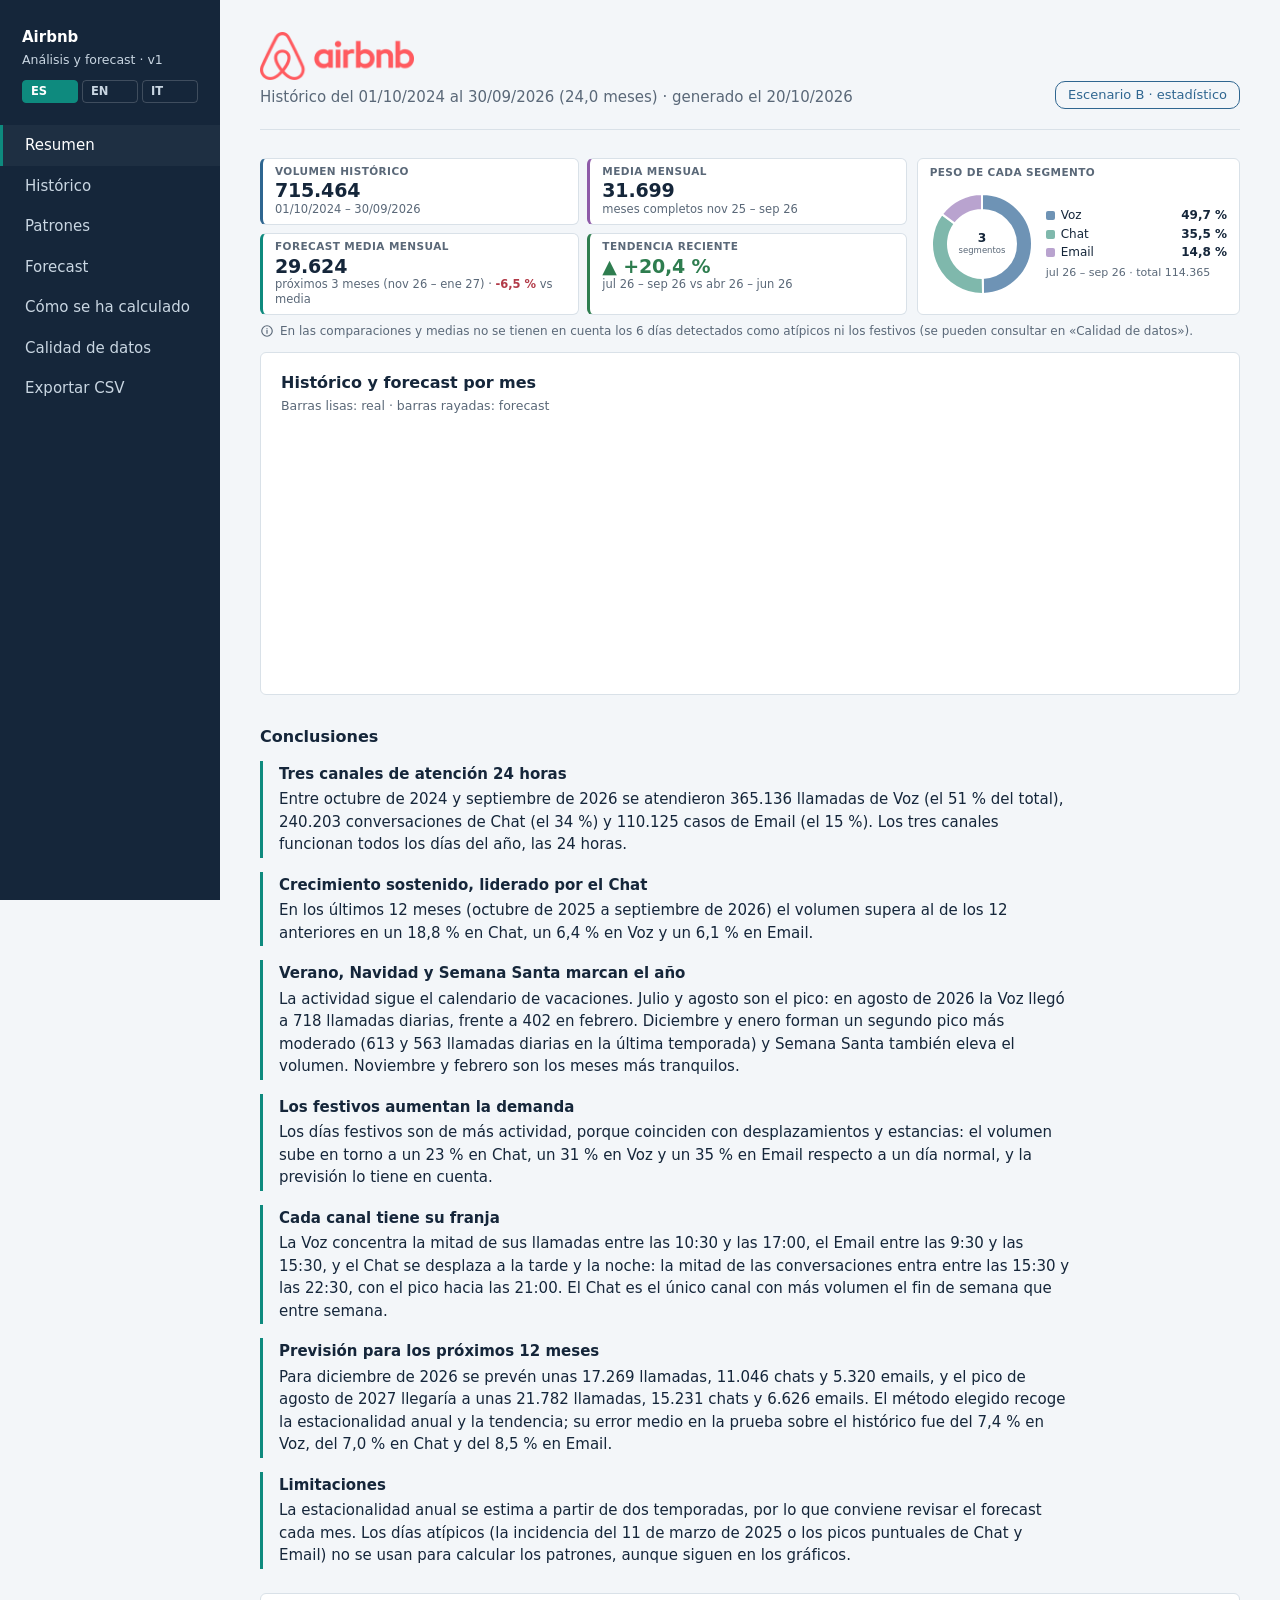
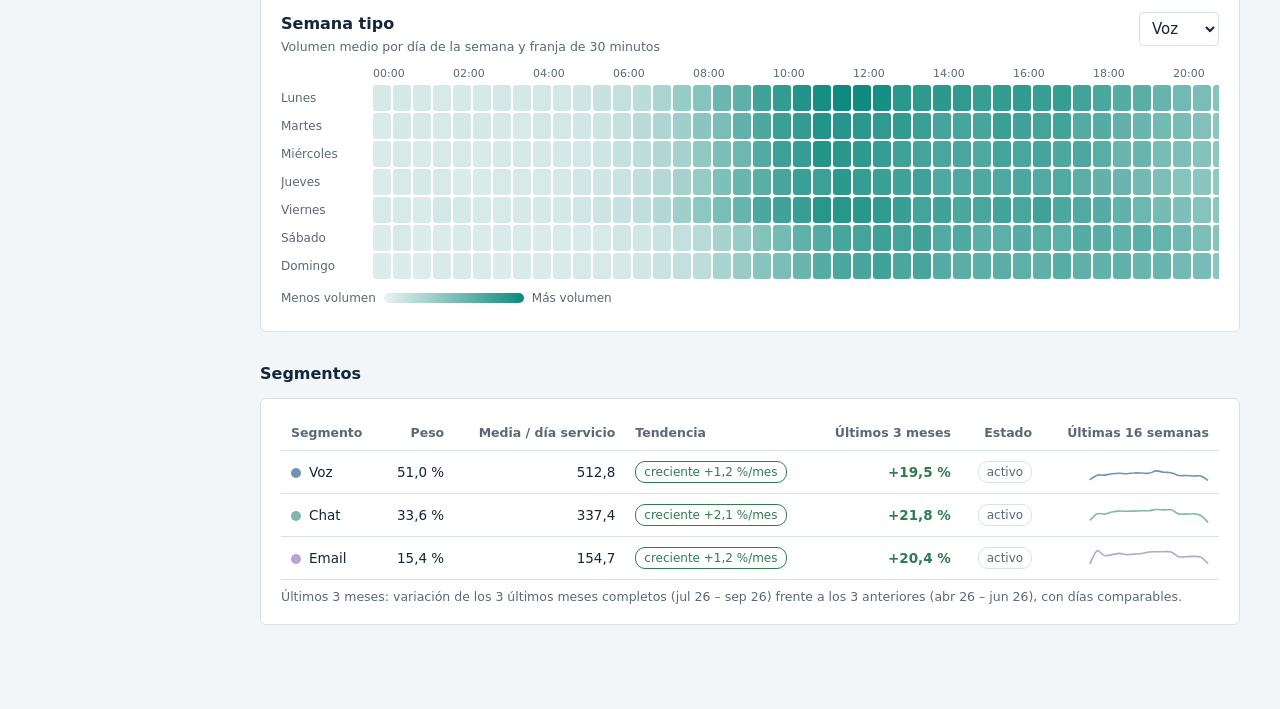
==== commit c171a350: "Añade la web en tres idiomas (EN, ES, IT) y varios ajustes visuales - Selector de idioma en la cabec" ====
--- a/projects/forecasting_liveDemo.html
+++ b/projects/forecasting_liveDemo.html
@@ -151,6 +151,11 @@
 .infonote svg{flex:0 0 14px;width:14px;height:14px;margin-top:1px}
 .atip-note{display:flex;align-items:center;gap:8px}
 .atip-mk{display:inline-block;width:9px;height:9px;background:var(--atip);transform:rotate(45deg);flex:0 0 9px}
+.lang-pick{display:flex;gap:4px;margin-top:12px}
+.lang-pick button{font-family:inherit;font-size:11.5px;font-weight:600;line-height:1;padding:5px 8px;border-radius:4px;border:1px solid rgba(255,255,255,.18);background:none;color:var(--nav-ink);cursor:pointer}
+.lang-pick button:hover{color:#fff}
+.lang-pick button[aria-pressed="true"]{background:var(--fc);border-color:var(--fc);color:#fff}
+@media (max-width:900px){nav .brand{display:block;padding:10px 14px;font-size:13px;white-space:nowrap}nav .brand small{display:none}.lang-pick{margin-top:6px}}
 </style>
 </head>
 <body>
@@ -292,13 +297,21 @@
  */function _t(t){return t+.5|0}const yt=(t,e,i)=>Math.max(Math.min(t,i),e);function vt(t){return yt(_t(2.55*t),0,255)}function Mt(t){return yt(_t(255*t),0,255)}function wt(t){return yt(_t(t/2.55)/100,0,1)}function kt(t){return yt(_t(100*t),0,100)}const St={0:0,1:1,2:2,3:3,4:4,5:5,6:6,7:7,8:8,9:9,A:10,B:11,C:12,D:13,E:14,F:15,a:10,b:11,c:12,d:13,e:14,f:15},Pt=[..."0123456789ABCDEF"],Dt=t=>Pt[15&t],Ct=t=>Pt[(240&t)>>4]+Pt[15&t],Ot=t=>(240&t)>>4==(15&t);function At(t){var e=(t=>Ot(t.r)&&Ot(t.g)&&Ot(t.b)&&Ot(t.a))(t)?Dt:Ct;return t?"#"+e(t.r)+e(t.g)+e(t.b)+((t,e)=>t<255?e(t):"")(t.a,e):void 0}const Tt=/^(hsla?|hwb|hsv)\(\s*([-+.e\d]+)(?:deg)?[\s,]+([-+.e\d]+)%[\s,]+([-+.e\d]+)%(?:[\s,]+([-+.e\d]+)(%)?)?\s*\)$/;function Lt(t,e,i){const s=e*Math.min(i,1-i),n=(e,n=(e+t/30)%12)=>i-s*Math.max(Math.min(n-3,9-n,1),-1);return[n(0),n(8),n(4)]}function Et(t,e,i){const s=(s,n=(s+t/60)%6)=>i-i*e*Math.max(Math.min(n,4-n,1),0);return[s(5),s(3),s(1)]}function Rt(t,e,i){const s=Lt(t,1,.5);let n;for(e+i>1&&(n=1/(e+i),e*=n,i*=n),n=0;n<3;n++)s[n]*=1-e-i,s[n]+=e;return s}function It(t){const e=t.r/255,i=t.g/255,s=t.b/255,n=Math.max(e,i,s),o=Math.min(e,i,s),a=(n+o)/2;let r,l,h;return n!==o&&(h=n-o,l=a>.5?h/(2-n-o):h/(n+o),r=function(t,e,i,s,n){return t===n?(e-i)/s+(e<i?6:0):e===n?(i-t)/s+2:(t-e)/s+4}(e,i,s,h,n),r=60*r+.5),[0|r,l||0,a]}function zt(t,e,i,s){return(Array.isArray(e)?t(e[0],e[1],e[2]):t(e,i,s)).map(Mt)}function Ft(t,e,i){return zt(Lt,t,e,i)}function Vt(t){return(t%360+360)%360}function Bt(t){const e=Tt.exec(t);let i,s=255;if(!e)return;e[5]!==i&&(s=e[6]?vt(+e[5]):Mt(+e[5]));const n=Vt(+e[2]),o=+e[3]/100,a=+e[4]/100;return i="hwb"===e[1]?function(t,e,i){return zt(Rt,t,e,i)}(n,o,a):"hsv"===e[1]?function(t,e,i){return zt(Et,t,e,i)}(n,o,a):Ft(n,o,a),{r:i[0],g:i[1],b:i[2],a:s}}const Wt={x:"dark",Z:"light",Y:"re",X:"blu",W:"gr",V:"medium",U:"slate",A:"ee",T:"ol",S:"or",B:"ra",C:"lateg",D:"ights",R:"in",Q:"turquois",E:"hi",P:"ro",O:"al",N:"le",M:"de",L:"yello",F:"en",K:"ch",G:"arks",H:"ea",I:"ightg",J:"wh"},Nt={OiceXe:"f0f8ff",antiquewEte:"faebd7",aqua:"ffff",aquamarRe:"7fffd4",azuY:"f0ffff",beige:"f5f5dc",bisque:"ffe4c4",black:"0",blanKedOmond:"ffebcd",Xe:"ff",XeviTet:"8a2be2",bPwn:"a52a2a",burlywood:"deb887",caMtXe:"5f9ea0",KartYuse:"7fff00",KocTate:"d2691e",cSO:"ff7f50",cSnflowerXe:"6495ed",cSnsilk:"fff8dc",crimson:"dc143c",cyan:"ffff",xXe:"8b",xcyan:"8b8b",xgTMnPd:"b8860b",xWay:"a9a9a9",xgYF:"6400",xgYy:"a9a9a9",xkhaki:"bdb76b",xmagFta:"8b008b",xTivegYF:"556b2f",xSange:"ff8c00",xScEd:"9932cc",xYd:"8b0000",xsOmon:"e9967a",xsHgYF:"8fbc8f",xUXe:"483d8b",xUWay:"2f4f4f",xUgYy:"2f4f4f",xQe:"ced1",xviTet:"9400d3",dAppRk:"ff1493",dApskyXe:"bfff",dimWay:"696969",dimgYy:"696969",dodgerXe:"1e90ff",fiYbrick:"b22222",flSOwEte:"fffaf0",foYstWAn:"228b22",fuKsia:"ff00ff",gaRsbSo:"dcdcdc",ghostwEte:"f8f8ff",gTd:"ffd700",gTMnPd:"daa520",Way:"808080",gYF:"8000",gYFLw:"adff2f",gYy:"808080",honeyMw:"f0fff0",hotpRk:"ff69b4",RdianYd:"cd5c5c",Rdigo:"4b0082",ivSy:"fffff0",khaki:"f0e68c",lavFMr:"e6e6fa",lavFMrXsh:"fff0f5",lawngYF:"7cfc00",NmoncEffon:"fffacd",ZXe:"add8e6",ZcSO:"f08080",Zcyan:"e0ffff",ZgTMnPdLw:"fafad2",ZWay:"d3d3d3",ZgYF:"90ee90",ZgYy:"d3d3d3",ZpRk:"ffb6c1",ZsOmon:"ffa07a",ZsHgYF:"20b2aa",ZskyXe:"87cefa",ZUWay:"778899",ZUgYy:"778899",ZstAlXe:"b0c4de",ZLw:"ffffe0",lime:"ff00",limegYF:"32cd32",lRF:"faf0e6",magFta:"ff00ff",maPon:"800000",VaquamarRe:"66cdaa",VXe:"cd",VScEd:"ba55d3",VpurpN:"9370db",VsHgYF:"3cb371",VUXe:"7b68ee",VsprRggYF:"fa9a",VQe:"48d1cc",VviTetYd:"c71585",midnightXe:"191970",mRtcYam:"f5fffa",mistyPse:"ffe4e1",moccasR:"ffe4b5",navajowEte:"ffdead",navy:"80",Tdlace:"fdf5e6",Tive:"808000",TivedBb:"6b8e23",Sange:"ffa500",SangeYd:"ff4500",ScEd:"da70d6",pOegTMnPd:"eee8aa",pOegYF:"98fb98",pOeQe:"afeeee",pOeviTetYd:"db7093",papayawEp:"ffefd5",pHKpuff:"ffdab9",peru:"cd853f",pRk:"ffc0cb",plum:"dda0dd",powMrXe:"b0e0e6",purpN:"800080",YbeccapurpN:"663399",Yd:"ff0000",Psybrown:"bc8f8f",PyOXe:"4169e1",saddNbPwn:"8b4513",sOmon:"fa8072",sandybPwn:"f4a460",sHgYF:"2e8b57",sHshell:"fff5ee",siFna:"a0522d",silver:"c0c0c0",skyXe:"87ceeb",UXe:"6a5acd",UWay:"708090",UgYy:"708090",snow:"fffafa",sprRggYF:"ff7f",stAlXe:"4682b4",tan:"d2b48c",teO:"8080",tEstN:"d8bfd8",tomato:"ff6347",Qe:"40e0d0",viTet:"ee82ee",JHt:"f5deb3",wEte:"ffffff",wEtesmoke:"f5f5f5",Lw:"ffff00",LwgYF:"9acd32"};let Ht;function jt(t){Ht||(Ht=function(){const t={},e=Object.keys(Nt),i=Object.keys(Wt);let s,n,o,a,r;for(s=0;s<e.length;s++){for(a=r=e[s],n=0;n<i.length;n++)o=i[n],r=r.replace(o,Wt[o]);o=parseInt(Nt[a],16),t[r]=[o>>16&255,o>>8&255,255&o]}return t}(),Ht.transparent=[0,0,0,0]);const e=Ht[t.toLowerCase()];return e&&{r:e[0],g:e[1],b:e[2],a:4===e.length?e[3]:255}}const $t=/^rgba?\(\s*([-+.\d]+)(%)?[\s,]+([-+.e\d]+)(%)?[\s,]+([-+.e\d]+)(%)?(?:[\s,/]+([-+.e\d]+)(%)?)?\s*\)$/;const Yt=t=>t<=.0031308?12.92*t:1.055*Math.pow(t,1/2.4)-.055,Ut=t=>t<=.04045?t/12.92:Math.pow((t+.055)/1.055,2.4);function Xt(t,e,i){if(t){let s=It(t);s[e]=Math.max(0,Math.min(s[e]+s[e]*i,0===e?360:1)),s=Ft(s),t.r=s[0],t.g=s[1],t.b=s[2]}}function qt(t,e){return t?Object.assign(e||{},t):t}function Kt(t){var e={r:0,g:0,b:0,a:255};return Array.isArray(t)?t.length>=3&&(e={r:t[0],g:t[1],b:t[2],a:255},t.length>3&&(e.a=Mt(t[3]))):(e=qt(t,{r:0,g:0,b:0,a:1})).a=Mt(e.a),e}function Gt(t){return"r"===t.charAt(0)?function(t){const e=$t.exec(t);let i,s,n,o=255;if(e){if(e[7]!==i){const t=+e[7];o=e[8]?vt(t):yt(255*t,0,255)}return i=+e[1],s=+e[3],n=+e[5],i=255&(e[2]?vt(i):yt(i,0,255)),s=255&(e[4]?vt(s):yt(s,0,255)),n=255&(e[6]?vt(n):yt(n,0,255)),{r:i,g:s,b:n,a:o}}}(t):Bt(t)}class Zt{constructor(t){if(t instanceof Zt)return t;const e=typeof t;let i;var s,n,o;"object"===e?i=Kt(t):"string"===e&&(o=(s=t).length,"#"===s[0]&&(4===o||5===o?n={r:255&17*St[s[1]],g:255&17*St[s[2]],b:255&17*St[s[3]],a:5===o?17*St[s[4]]:255}:7!==o&&9!==o||(n={r:St[s[1]]<<4|St[s[2]],g:St[s[3]]<<4|St[s[4]],b:St[s[5]]<<4|St[s[6]],a:9===o?St[s[7]]<<4|St[s[8]]:255})),i=n||jt(t)||Gt(t)),this._rgb=i,this._valid=!!i}get valid(){return this._valid}get rgb(){var t=qt(this._rgb);return t&&(t.a=wt(t.a)),t}set rgb(t){this._rgb=Kt(t)}rgbString(){return this._valid?(t=this._rgb)&&(t.a<255?`rgba(${t.r}, ${t.g}, ${t.b}, ${wt(t.a)})`:`rgb(${t.r}, ${t.g}, ${t.b})`):void 0;var t}hexString(){return this._valid?At(this._rgb):void 0}hslString(){return this._valid?function(t){if(!t)return;const e=It(t),i=e[0],s=kt(e[1]),n=kt(e[2]);return t.a<255?`hsla(${i}, ${s}%, ${n}%, ${wt(t.a)})`:`hsl(${i}, ${s}%, ${n}%)`}(this._rgb):void 0}mix(t,e){if(t){const i=this.rgb,s=t.rgb;let n;const o=e===n?.5:e,a=2*o-1,r=i.a-s.a,l=((a*r==-1?a:(a+r)/(1+a*r))+1)/2;n=1-l,i.r=255&l*i.r+n*s.r+.5,i.g=255&l*i.g+n*s.g+.5,i.b=255&l*i.b+n*s.b+.5,i.a=o*i.a+(1-o)*s.a,this.rgb=i}return this}interpolate(t,e){return t&&(this._rgb=function(t,e,i){const s=Ut(wt(t.r)),n=Ut(wt(t.g)),o=Ut(wt(t.b));return{r:Mt(Yt(s+i*(Ut(wt(e.r))-s))),g:Mt(Yt(n+i*(Ut(wt(e.g))-n))),b:Mt(Yt(o+i*(Ut(wt(e.b))-o))),a:t.a+i*(e.a-t.a)}}(this._rgb,t._rgb,e)),this}clone(){return new Zt(this.rgb)}alpha(t){return this._rgb.a=Mt(t),this}clearer(t){return this._rgb.a*=1-t,this}greyscale(){const t=this._rgb,e=_t(.3*t.r+.59*t.g+.11*t.b);return t.r=t.g=t.b=e,this}opaquer(t){return this._rgb.a*=1+t,this}negate(){const t=this._rgb;return t.r=255-t.r,t.g=255-t.g,t.b=255-t.b,this}lighten(t){return Xt(this._rgb,2,t),this}darken(t){return Xt(this._rgb,2,-t),this}saturate(t){return Xt(this._rgb,1,t),this}desaturate(t){return Xt(this._rgb,1,-t),this}rotate(t){return function(t,e){var i=It(t);i[0]=Vt(i[0]+e),i=Ft(i),t.r=i[0],t.g=i[1],t.b=i[2]}(this._rgb,t),this}}function Jt(t){if(t&&"object"==typeof t){const e=t.toString();return"[object CanvasPattern]"===e||"[object CanvasGradient]"===e}return!1}function Qt(t){return Jt(t)?t:new Zt(t)}function te(t){return Jt(t)?t:new Zt(t).saturate(.5).darken(.1).hexString()}const ee=["x","y","borderWidth","radius","tension"],ie=["color","borderColor","backgroundColor"];const se=new Map;function ne(t,e,i){return function(t,e){e=e||{};const i=t+JSON.stringify(e);let s=se.get(i);return s||(s=new Intl.NumberFormat(t,e),se.set(i,s)),s}(e,i).format(t)}const oe={values:t=>n(t)?t:""+t,numeric(t,e,i){if(0===t)return"0";const s=this.chart.options.locale;let n,o=t;if(i.length>1){const e=Math.max(Math.abs(i[0].value),Math.abs(i[i.length-1].value));(e<1e-4||e>1e15)&&(n="scientific"),o=function(t,e){let i=e.length>3?e[2].value-e[1].value:e[1].value-e[0].value;Math.abs(i)>=1&&t!==Math.floor(t)&&(i=t-Math.floor(t));return i}(t,i)}const a=z(Math.abs(o)),r=isNaN(a)?1:Math.max(Math.min(-1*Math.floor(a),20),0),l={notation:n,minimumFractionDigits:r,maximumFractionDigits:r};return Object.assign(l,this.options.ticks.format),ne(t,s,l)},logarithmic(t,e,i){if(0===t)return"0";const s=i[e].significand||t/Math.pow(10,Math.floor(z(t)));return[1,2,3,5,10,15].includes(s)||e>.8*i.length?oe.numeric.call(this,t,e,i):""}};var ae={formatters:oe};const re=Object.create(null),le=Object.create(null);function he(t,e){if(!e)return t;const i=e.split(".");for(let e=0,s=i.length;e<s;++e){const s=i[e];t=t[s]||(t[s]=Object.create(null))}return t}function ce(t,e,i){return"string"==typeof e?b(he(t,e),i):b(he(t,""),e)}class de{constructor(t,e){this.animation=void 0,this.backgroundColor="rgba(0,0,0,0.1)",this.borderColor="rgba(0,0,0,0.1)",this.color="#666",this.datasets={},this.devicePixelRatio=t=>t.chart.platform.getDevicePixelRatio(),this.elements={},this.events=["mousemove","mouseout","click","touchstart","touchmove"],this.font={family:"'Helvetica Neue', 'Helvetica', 'Arial', sans-serif",size:12,style:"normal",lineHeight:1.2,weight:null},this.hover={},this.hoverBackgroundColor=(t,e)=>te(e.backgroundColor),this.hoverBorderColor=(t,e)=>te(e.borderColor),this.hoverColor=(t,e)=>te(e.color),this.indexAxis="x",this.interaction={mode:"nearest",intersect:!0,includeInvisible:!1},this.maintainAspectRatio=!0,this.onHover=null,this.onClick=null,this.parsing=!0,this.plugins={},this.responsive=!0,this.scale=void 0,this.scales={},this.showLine=!0,this.drawActiveElementsOnTop=!0,this.describe(t),this.apply(e)}set(t,e){return ce(this,t,e)}get(t){return he(this,t)}describe(t,e){return ce(le,t,e)}override(t,e){return ce(re,t,e)}route(t,e,i,s){const n=he(this,t),a=he(this,i),r="_"+e;Object.defineProperties(n,{[r]:{value:n[e],writable:!0},[e]:{enumerable:!0,get(){const t=this[r],e=a[s];return o(t)?Object.assign({},e,t):l(t,e)},set(t){this[r]=t}}})}apply(t){t.forEach((t=>t(this)))}}var ue=new de({_scriptable:t=>!t.startsWith("on"),_indexable:t=>"events"!==t,hover:{_fallback:"interaction"},interaction:{_scriptable:!1,_indexable:!1}},[function(t){t.set("animation",{delay:void 0,duration:1e3,easing:"easeOutQuart",fn:void 0,from:void 0,loop:void 0,to:void 0,type:void 0}),t.describe("animation",{_fallback:!1,_indexable:!1,_scriptable:t=>"onProgress"!==t&&"onComplete"!==t&&"fn"!==t}),t.set("animations",{colors:{type:"color",properties:ie},numbers:{type:"number",properties:ee}}),t.describe("animations",{_fallback:"animation"}),t.set("transitions",{active:{animation:{duration:400}},resize:{animation:{duration:0}},show:{animations:{colors:{from:"transparent"},visible:{type:"boolean",duration:0}}},hide:{animations:{colors:{to:"transparent"},visible:{type:"boolean",easing:"linear",fn:t=>0|t}}}})},function(t){t.set("layout",{autoPadding:!0,padding:{top:0,right:0,bottom:0,left:0}})},function(t){t.set("scale",{display:!0,offset:!1,reverse:!1,beginAtZero:!1,bounds:"ticks",clip:!0,grace:0,grid:{display:!0,lineWidth:1,drawOnChartArea:!0,drawTicks:!0,tickLength:8,tickWidth:(t,e)=>e.lineWidth,tickColor:(t,e)=>e.color,offset:!1},border:{display:!0,dash:[],dashOffset:0,width:1},title:{display:!1,text:"",padding:{top:4,bottom:4}},ticks:{minRotation:0,maxRotation:50,mirror:!1,textStrokeWidth:0,textStrokeColor:"",padding:3,display:!0,autoSkip:!0,autoSkipPadding:3,labelOffset:0,callback:ae.formatters.values,minor:{},major:{},align:"center",crossAlign:"near",showLabelBackdrop:!1,backdropColor:"rgba(255, 255, 255, 0.75)",backdropPadding:2}}),t.route("scale.ticks","color","","color"),t.route("scale.grid","color","","borderColor"),t.route("scale.border","color","","borderColor"),t.route("scale.title","color","","color"),t.describe("scale",{_fallback:!1,_scriptable:t=>!t.startsWith("before")&&!t.startsWith("after")&&"callback"!==t&&"parser"!==t,_indexable:t=>"borderDash"!==t&&"tickBorderDash"!==t&&"dash"!==t}),t.describe("scales",{_fallback:"scale"}),t.describe("scale.ticks",{_scriptable:t=>"backdropPadding"!==t&&"callback"!==t,_indexable:t=>"backdropPadding"!==t})}]);function fe(){return"undefined"!=typeof window&&"undefined"!=typeof document}function ge(t){let e=t.parentNode;return e&&"[object ShadowRoot]"===e.toString()&&(e=e.host),e}function pe(t,e,i){let s;return"string"==typeof t?(s=parseInt(t,10),-1!==t.indexOf("%")&&(s=s/100*e.parentNode[i])):s=t,s}const me=t=>t.ownerDocument.defaultView.getComputedStyle(t,null);function be(t,e){return me(t).getPropertyValue(e)}const xe=["top","right","bottom","left"];function _e(t,e,i){const s={};i=i?"-"+i:"";for(let n=0;n<4;n++){const o=xe[n];s[o]=parseFloat(t[e+"-"+o+i])||0}return s.width=s.left+s.right,s.height=s.top+s.bottom,s}const ye=(t,e,i)=>(t>0||e>0)&&(!i||!i.shadowRoot);function ve(t,e){if("native"in t)return t;const{canvas:i,currentDevicePixelRatio:s}=e,n=me(i),o="border-box"===n.boxSizing,a=_e(n,"padding"),r=_e(n,"border","width"),{x:l,y:h,box:c}=function(t,e){const i=t.touches,s=i&&i.length?i[0]:t,{offsetX:n,offsetY:o}=s;let a,r,l=!1;if(ye(n,o,t.target))a=n,r=o;else{const t=e.getBoundingClientRect();a=s.clientX-t.left,r=s.clientY-t.top,l=!0}return{x:a,y:r,box:l}}(t,i),d=a.left+(c&&r.left),u=a.top+(c&&r.top);let{width:f,height:g}=e;return o&&(f-=a.width+r.width,g-=a.height+r.height),{x:Math.round((l-d)/f*i.width/s),y:Math.round((h-u)/g*i.height/s)}}const Me=t=>Math.round(10*t)/10;function we(t,e,i,s){const n=me(t),o=_e(n,"margin"),a=pe(n.maxWidth,t,"clientWidth")||T,r=pe(n.maxHeight,t,"clientHeight")||T,l=function(t,e,i){let s,n;if(void 0===e||void 0===i){const o=ge(t);if(o){const t=o.getBoundingClientRect(),a=me(o),r=_e(a,"border","width"),l=_e(a,"padding");e=t.width-l.width-r.width,i=t.height-l.height-r.height,s=pe(a.maxWidth,o,"clientWidth"),n=pe(a.maxHeight,o,"clientHeight")}else e=t.clientWidth,i=t.clientHeight}return{width:e,height:i,maxWidth:s||T,maxHeight:n||T}}(t,e,i);let{width:h,height:c}=l;if("content-box"===n.boxSizing){const t=_e(n,"border","width"),e=_e(n,"padding");h-=e.width+t.width,c-=e.height+t.height}h=Math.max(0,h-o.width),c=Math.max(0,s?h/s:c-o.height),h=Me(Math.min(h,a,l.maxWidth)),c=Me(Math.min(c,r,l.maxHeight)),h&&!c&&(c=Me(h/2));return(void 0!==e||void 0!==i)&&s&&l.height&&c>l.height&&(c=l.height,h=Me(Math.floor(c*s))),{width:h,height:c}}function ke(t,e,i){const s=e||1,n=Math.floor(t.height*s),o=Math.floor(t.width*s);t.height=Math.floor(t.height),t.width=Math.floor(t.width);const a=t.canvas;return a.style&&(i||!a.style.height&&!a.style.width)&&(a.style.height=`${t.height}px`,a.style.width=`${t.width}px`),(t.currentDevicePixelRatio!==s||a.height!==n||a.width!==o)&&(t.currentDevicePixelRatio=s,a.height=n,a.width=o,t.ctx.setTransform(s,0,0,s,0,0),!0)}const Se=function(){let t=!1;try{const e={get passive(){return t=!0,!1}};fe()&&(window.addEventListener("test",null,e),window.removeEventListener("test",null,e))}catch(t){}return t}();function Pe(t,e){const i=be(t,e),s=i&&i.match(/^(\d+)(\.\d+)?px$/);return s?+s[1]:void 0}function De(t){return!t||s(t.size)||s(t.family)?null:(t.style?t.style+" ":"")+(t.weight?t.weight+" ":"")+t.size+"px "+t.family}function Ce(t,e,i,s,n){let o=e[n];return o||(o=e[n]=t.measureText(n).width,i.push(n)),o>s&&(s=o),s}function Oe(t,e,i,s){let o=(s=s||{}).data=s.data||{},a=s.garbageCollect=s.garbageCollect||[];s.font!==e&&(o=s.data={},a=s.garbageCollect=[],s.font=e),t.save(),t.font=e;let r=0;const l=i.length;let h,c,d,u,f;for(h=0;h<l;h++)if(u=i[h],null==u||n(u)){if(n(u))for(c=0,d=u.length;c<d;c++)f=u[c],null==f||n(f)||(r=Ce(t,o,a,r,f))}else r=Ce(t,o,a,r,u);t.restore();const g=a.length/2;if(g>i.length){for(h=0;h<g;h++)delete o[a[h]];a.splice(0,g)}return r}function Ae(t,e,i){const s=t.currentDevicePixelRatio,n=0!==i?Math.max(i/2,.5):0;return Math.round((e-n)*s)/s+n}function Te(t,e){(e=e||t.getContext("2d")).save(),e.resetTransform(),e.clearRect(0,0,t.width,t.height),e.restore()}function Le(t,e,i,s){Ee(t,e,i,s,null)}function Ee(t,e,i,s,n){let o,a,r,l,h,c,d,u;const f=e.pointStyle,g=e.rotation,p=e.radius;let m=(g||0)*L;if(f&&"object"==typeof f&&(o=f.toString(),"[object HTMLImageElement]"===o||"[object HTMLCanvasElement]"===o))return t.save(),t.translate(i,s),t.rotate(m),t.drawImage(f,-f.width/2,-f.height/2,f.width,f.height),void t.restore();if(!(isNaN(p)||p<=0)){switch(t.beginPath(),f){default:n?t.ellipse(i,s,n/2,p,0,0,O):t.arc(i,s,p,0,O),t.closePath();break;case"triangle":c=n?n/2:p,t.moveTo(i+Math.sin(m)*c,s-Math.cos(m)*p),m+=I,t.lineTo(i+Math.sin(m)*c,s-Math.cos(m)*p),m+=I,t.lineTo(i+Math.sin(m)*c,s-Math.cos(m)*p),t.closePath();break;case"rectRounded":h=.516*p,l=p-h,a=Math.cos(m+R)*l,d=Math.cos(m+R)*(n?n/2-h:l),r=Math.sin(m+R)*l,u=Math.sin(m+R)*(n?n/2-h:l),t.arc(i-d,s-r,h,m-C,m-E),t.arc(i+u,s-a,h,m-E,m),t.arc(i+d,s+r,h,m,m+E),t.arc(i-u,s+a,h,m+E,m+C),t.closePath();break;case"rect":if(!g){l=Math.SQRT1_2*p,c=n?n/2:l,t.rect(i-c,s-l,2*c,2*l);break}m+=R;case"rectRot":d=Math.cos(m)*(n?n/2:p),a=Math.cos(m)*p,r=Math.sin(m)*p,u=Math.sin(m)*(n?n/2:p),t.moveTo(i-d,s-r),t.lineTo(i+u,s-a),t.lineTo(i+d,s+r),t.lineTo(i-u,s+a),t.closePath();break;case"crossRot":m+=R;case"cross":d=Math.cos(m)*(n?n/2:p),a=Math.cos(m)*p,r=Math.sin(m)*p,u=Math.sin(m)*(n?n/2:p),t.moveTo(i-d,s-r),t.lineTo(i+d,s+r),t.moveTo(i+u,s-a),t.lineTo(i-u,s+a);break;case"star":d=Math.cos(m)*(n?n/2:p),a=Math.cos(m)*p,r=Math.sin(m)*p,u=Math.sin(m)*(n?n/2:p),t.moveTo(i-d,s-r),t.lineTo(i+d,s+r),t.moveTo(i+u,s-a),t.lineTo(i-u,s+a),m+=R,d=Math.cos(m)*(n?n/2:p),a=Math.cos(m)*p,r=Math.sin(m)*p,u=Math.sin(m)*(n?n/2:p),t.moveTo(i-d,s-r),t.lineTo(i+d,s+r),t.moveTo(i+u,s-a),t.lineTo(i-u,s+a);break;case"line":a=n?n/2:Math.cos(m)*p,r=Math.sin(m)*p,t.moveTo(i-a,s-r),t.lineTo(i+a,s+r);break;case"dash":t.moveTo(i,s),t.lineTo(i+Math.cos(m)*(n?n/2:p),s+Math.sin(m)*p);break;case!1:t.closePath()}t.fill(),e.borderWidth>0&&t.stroke()}}function Re(t,e,i){return i=i||.5,!e||t&&t.x>e.left-i&&t.x<e.right+i&&t.y>e.top-i&&t.y<e.bottom+i}function Ie(t,e){t.save(),t.beginPath(),t.rect(e.left,e.top,e.right-e.left,e.bottom-e.top),t.clip()}function ze(t){t.restore()}function Fe(t,e,i,s,n){if(!e)return t.lineTo(i.x,i.y);if("middle"===n){const s=(e.x+i.x)/2;t.lineTo(s,e.y),t.lineTo(s,i.y)}else"after"===n!=!!s?t.lineTo(e.x,i.y):t.lineTo(i.x,e.y);t.lineTo(i.x,i.y)}function Ve(t,e,i,s){if(!e)return t.lineTo(i.x,i.y);t.bezierCurveTo(s?e.cp1x:e.cp2x,s?e.cp1y:e.cp2y,s?i.cp2x:i.cp1x,s?i.cp2y:i.cp1y,i.x,i.y)}function Be(t,e,i,s,n){if(n.strikethrough||n.underline){const o=t.measureText(s),a=e-o.actualBoundingBoxLeft,r=e+o.actualBoundingBoxRight,l=i-o.actualBoundingBoxAscent,h=i+o.actualBoundingBoxDescent,c=n.strikethrough?(l+h)/2:h;t.strokeStyle=t.fillStyle,t.beginPath(),t.lineWidth=n.decorationWidth||2,t.moveTo(a,c),t.lineTo(r,c),t.stroke()}}function We(t,e){const i=t.fillStyle;t.fillStyle=e.color,t.fillRect(e.left,e.top,e.width,e.height),t.fillStyle=i}function Ne(t,e,i,o,a,r={}){const l=n(e)?e:[e],h=r.strokeWidth>0&&""!==r.strokeColor;let c,d;for(t.save(),t.font=a.string,function(t,e){e.translation&&t.translate(e.translation[0],e.translation[1]),s(e.rotation)||t.rotate(e.rotation),e.color&&(t.fillStyle=e.color),e.textAlign&&(t.textAlign=e.textAlign),e.textBaseline&&(t.textBaseline=e.textBaseline)}(t,r),c=0;c<l.length;++c)d=l[c],r.backdrop&&We(t,r.backdrop),h&&(r.strokeColor&&(t.strokeStyle=r.strokeColor),s(r.strokeWidth)||(t.lineWidth=r.strokeWidth),t.strokeText(d,i,o,r.maxWidth)),t.fillText(d,i,o,r.maxWidth),Be(t,i,o,d,r),o+=Number(a.lineHeight);t.restore()}function He(t,e){const{x:i,y:s,w:n,h:o,radius:a}=e;t.arc(i+a.topLeft,s+a.topLeft,a.topLeft,1.5*C,C,!0),t.lineTo(i,s+o-a.bottomLeft),t.arc(i+a.bottomLeft,s+o-a.bottomLeft,a.bottomLeft,C,E,!0),t.lineTo(i+n-a.bottomRight,s+o),t.arc(i+n-a.bottomRight,s+o-a.bottomRight,a.bottomRight,E,0,!0),t.lineTo(i+n,s+a.topRight),t.arc(i+n-a.topRight,s+a.topRight,a.topRight,0,-E,!0),t.lineTo(i+a.topLeft,s)}function je(t,e=[""],i,s,n=(()=>t[0])){const o=i||t;void 0===s&&(s=ti("_fallback",t));const a={[Symbol.toStringTag]:"Object",_cacheable:!0,_scopes:t,_rootScopes:o,_fallback:s,_getTarget:n,override:i=>je([i,...t],e,o,s)};return new Proxy(a,{deleteProperty:(e,i)=>(delete e[i],delete e._keys,delete t[0][i],!0),get:(i,s)=>qe(i,s,(()=>function(t,e,i,s){let n;for(const o of e)if(n=ti(Ue(o,t),i),void 0!==n)return Xe(t,n)?Je(i,s,t,n):n}(s,e,t,i))),getOwnPropertyDescriptor:(t,e)=>Reflect.getOwnPropertyDescriptor(t._scopes[0],e),getPrototypeOf:()=>Reflect.getPrototypeOf(t[0]),has:(t,e)=>ei(t).includes(e),ownKeys:t=>ei(t),set(t,e,i){const s=t._storage||(t._storage=n());return t[e]=s[e]=i,delete t._keys,!0}})}function $e(t,e,i,s){const a={_cacheable:!1,_proxy:t,_context:e,_subProxy:i,_stack:new Set,_descriptors:Ye(t,s),setContext:e=>$e(t,e,i,s),override:n=>$e(t.override(n),e,i,s)};return new Proxy(a,{deleteProperty:(e,i)=>(delete e[i],delete t[i],!0),get:(t,e,i)=>qe(t,e,(()=>function(t,e,i){const{_proxy:s,_context:a,_subProxy:r,_descriptors:l}=t;let h=s[e];S(h)&&l.isScriptable(e)&&(h=function(t,e,i,s){const{_proxy:n,_context:o,_subProxy:a,_stack:r}=i;if(r.has(t))throw new Error("Recursion detected: "+Array.from(r).join("->")+"->"+t);r.add(t);let l=e(o,a||s);r.delete(t),Xe(t,l)&&(l=Je(n._scopes,n,t,l));return l}(e,h,t,i));n(h)&&h.length&&(h=function(t,e,i,s){const{_proxy:n,_context:a,_subProxy:r,_descriptors:l}=i;if(void 0!==a.index&&s(t))return e[a.index%e.length];if(o(e[0])){const i=e,s=n._scopes.filter((t=>t!==i));e=[];for(const o of i){const i=Je(s,n,t,o);e.push($e(i,a,r&&r[t],l))}}return e}(e,h,t,l.isIndexable));Xe(e,h)&&(h=$e(h,a,r&&r[e],l));return h}(t,e,i))),getOwnPropertyDescriptor:(e,i)=>e._descriptors.allKeys?Reflect.has(t,i)?{enumerable:!0,configurable:!0}:void 0:Reflect.getOwnPropertyDescriptor(t,i),getPrototypeOf:()=>Reflect.getPrototypeOf(t),has:(e,i)=>Reflect.has(t,i),ownKeys:()=>Reflect.ownKeys(t),set:(e,i,s)=>(t[i]=s,delete e[i],!0)})}function Ye(t,e={scriptable:!0,indexable:!0}){const{_scriptable:i=e.scriptable,_indexable:s=e.indexable,_allKeys:n=e.allKeys}=t;return{allKeys:n,scriptable:i,indexable:s,isScriptable:S(i)?i:()=>i,isIndexable:S(s)?s:()=>s}}const Ue=(t,e)=>t?t+w(e):e,Xe=(t,e)=>o(e)&&"adapters"!==t&&(null===Object.getPrototypeOf(e)||e.constructor===Object);function qe(t,e,i){if(Object.prototype.hasOwnProperty.call(t,e))return t[e];const s=i();return t[e]=s,s}function Ke(t,e,i){return S(t)?t(e,i):t}const Ge=(t,e)=>!0===t?e:"string"==typeof t?M(e,t):void 0;function Ze(t,e,i,s,n){for(const o of e){const e=Ge(i,o);if(e){t.add(e);const o=Ke(e._fallback,i,n);if(void 0!==o&&o!==i&&o!==s)return o}else if(!1===e&&void 0!==s&&i!==s)return null}return!1}function Je(t,e,i,s){const a=e._rootScopes,r=Ke(e._fallback,i,s),l=[...t,...a],h=new Set;h.add(s);let c=Qe(h,l,i,r||i,s);return null!==c&&((void 0===r||r===i||(c=Qe(h,l,r,c,s),null!==c))&&je(Array.from(h),[""],a,r,(()=>function(t,e,i){const s=t._getTarget();e in s||(s[e]={});const a=s[e];if(n(a)&&o(i))return i;return a||{}}(e,i,s))))}function Qe(t,e,i,s,n){for(;i;)i=Ze(t,e,i,s,n);return i}function ti(t,e){for(const i of e){if(!i)continue;const e=i[t];if(void 0!==e)return e}}function ei(t){let e=t._keys;return e||(e=t._keys=function(t){const e=new Set;for(const i of t)for(const t of Object.keys(i).filter((t=>!t.startsWith("_"))))e.add(t);return Array.from(e)}(t._scopes)),e}function ii(t,e,i,s){const{iScale:n}=t,{key:o="r"}=this._parsing,a=new Array(s);let r,l,h,c;for(r=0,l=s;r<l;++r)h=r+i,c=e[h],a[r]={r:n.parse(M(c,o),h)};return a}const si=Number.EPSILON||1e-14,ni=(t,e)=>e<t.length&&!t[e].skip&&t[e],oi=t=>"x"===t?"y":"x";function ai(t,e,i,s){const n=t.skip?e:t,o=e,a=i.skip?e:i,r=q(o,n),l=q(a,o);let h=r/(r+l),c=l/(r+l);h=isNaN(h)?0:h,c=isNaN(c)?0:c;const d=s*h,u=s*c;return{previous:{x:o.x-d*(a.x-n.x),y:o.y-d*(a.y-n.y)},next:{x:o.x+u*(a.x-n.x),y:o.y+u*(a.y-n.y)}}}function ri(t,e="x"){const i=oi(e),s=t.length,n=Array(s).fill(0),o=Array(s);let a,r,l,h=ni(t,0);for(a=0;a<s;++a)if(r=l,l=h,h=ni(t,a+1),l){if(h){const t=h[e]-l[e];n[a]=0!==t?(h[i]-l[i])/t:0}o[a]=r?h?F(n[a-1])!==F(n[a])?0:(n[a-1]+n[a])/2:n[a-1]:n[a]}!function(t,e,i){const s=t.length;let n,o,a,r,l,h=ni(t,0);for(let c=0;c<s-1;++c)l=h,h=ni(t,c+1),l&&h&&(V(e[c],0,si)?i[c]=i[c+1]=0:(n=i[c]/e[c],o=i[c+1]/e[c],r=Math.pow(n,2)+Math.pow(o,2),r<=9||(a=3/Math.sqrt(r),i[c]=n*a*e[c],i[c+1]=o*a*e[c])))}(t,n,o),function(t,e,i="x"){const s=oi(i),n=t.length;let o,a,r,l=ni(t,0);for(let h=0;h<n;++h){if(a=r,r=l,l=ni(t,h+1),!r)continue;const n=r[i],c=r[s];a&&(o=(n-a[i])/3,r[`cp1${i}`]=n-o,r[`cp1${s}`]=c-o*e[h]),l&&(o=(l[i]-n)/3,r[`cp2${i}`]=n+o,r[`cp2${s}`]=c+o*e[h])}}(t,o,e)}function li(t,e,i){return Math.max(Math.min(t,i),e)}function hi(t,e,i,s,n){let o,a,r,l;if(e.spanGaps&&(t=t.filter((t=>!t.skip))),"monotone"===e.cubicInterpolationMode)ri(t,n);else{let i=s?t[t.length-1]:t[0];for(o=0,a=t.length;o<a;++o)r=t[o],l=ai(i,r,t[Math.min(o+1,a-(s?0:1))%a],e.tension),r.cp1x=l.previous.x,r.cp1y=l.previous.y,r.cp2x=l.next.x,r.cp2y=l.next.y,i=r}e.capBezierPoints&&function(t,e){let i,s,n,o,a,r=Re(t[0],e);for(i=0,s=t.length;i<s;++i)a=o,o=r,r=i<s-1&&Re(t[i+1],e),o&&(n=t[i],a&&(n.cp1x=li(n.cp1x,e.left,e.right),n.cp1y=li(n.cp1y,e.top,e.bottom)),r&&(n.cp2x=li(n.cp2x,e.left,e.right),n.cp2y=li(n.cp2y,e.top,e.bottom)))}(t,i)}const ci=t=>0===t||1===t,di=(t,e,i)=>-Math.pow(2,10*(t-=1))*Math.sin((t-e)*O/i),ui=(t,e,i)=>Math.pow(2,-10*t)*Math.sin((t-e)*O/i)+1,fi={linear:t=>t,easeInQuad:t=>t*t,easeOutQuad:t=>-t*(t-2),easeInOutQuad:t=>(t/=.5)<1?.5*t*t:-.5*(--t*(t-2)-1),easeInCubic:t=>t*t*t,easeOutCubic:t=>(t-=1)*t*t+1,easeInOutCubic:t=>(t/=.5)<1?.5*t*t*t:.5*((t-=2)*t*t+2),easeInQuart:t=>t*t*t*t,easeOutQuart:t=>-((t-=1)*t*t*t-1),easeInOutQuart:t=>(t/=.5)<1?.5*t*t*t*t:-.5*((t-=2)*t*t*t-2),easeInQuint:t=>t*t*t*t*t,easeOutQuint:t=>(t-=1)*t*t*t*t+1,easeInOutQuint:t=>(t/=.5)<1?.5*t*t*t*t*t:.5*((t-=2)*t*t*t*t+2),easeInSine:t=>1-Math.cos(t*E),easeOutSine:t=>Math.sin(t*E),easeInOutSine:t=>-.5*(Math.cos(C*t)-1),easeInExpo:t=>0===t?0:Math.pow(2,10*(t-1)),easeOutExpo:t=>1===t?1:1-Math.pow(2,-10*t),easeInOutExpo:t=>ci(t)?t:t<.5?.5*Math.pow(2,10*(2*t-1)):.5*(2-Math.pow(2,-10*(2*t-1))),easeInCirc:t=>t>=1?t:-(Math.sqrt(1-t*t)-1),easeOutCirc:t=>Math.sqrt(1-(t-=1)*t),easeInOutCirc:t=>(t/=.5)<1?-.5*(Math.sqrt(1-t*t)-1):.5*(Math.sqrt(1-(t-=2)*t)+1),easeInElastic:t=>ci(t)?t:di(t,.075,.3),easeOutElastic:t=>ci(t)?t:ui(t,.075,.3),easeInOutElastic(t){const e=.1125;return ci(t)?t:t<.5?.5*di(2*t,e,.45):.5+.5*ui(2*t-1,e,.45)},easeInBack(t){const e=1.70158;return t*t*((e+1)*t-e)},easeOutBack(t){const e=1.70158;return(t-=1)*t*((e+1)*t+e)+1},easeInOutBack(t){let e=1.70158;return(t/=.5)<1?t*t*((1+(e*=1.525))*t-e)*.5:.5*((t-=2)*t*((1+(e*=1.525))*t+e)+2)},easeInBounce:t=>1-fi.easeOutBounce(1-t),easeOutBounce(t){const e=7.5625,i=2.75;return t<1/i?e*t*t:t<2/i?e*(t-=1.5/i)*t+.75:t<2.5/i?e*(t-=2.25/i)*t+.9375:e*(t-=2.625/i)*t+.984375},easeInOutBounce:t=>t<.5?.5*fi.easeInBounce(2*t):.5*fi.easeOutBounce(2*t-1)+.5};function gi(t,e,i,s){return{x:t.x+i*(e.x-t.x),y:t.y+i*(e.y-t.y)}}function pi(t,e,i,s){return{x:t.x+i*(e.x-t.x),y:"middle"===s?i<.5?t.y:e.y:"after"===s?i<1?t.y:e.y:i>0?e.y:t.y}}function mi(t,e,i,s){const n={x:t.cp2x,y:t.cp2y},o={x:e.cp1x,y:e.cp1y},a=gi(t,n,i),r=gi(n,o,i),l=gi(o,e,i),h=gi(a,r,i),c=gi(r,l,i);return gi(h,c,i)}const bi=/^(normal|(\d+(?:\.\d+)?)(px|em|%)?)$/,xi=/^(normal|italic|initial|inherit|unset|(oblique( -?[0-9]?[0-9]deg)?))$/;function _i(t,e){const i=(""+t).match(bi);if(!i||"normal"===i[1])return 1.2*e;switch(t=+i[2],i[3]){case"px":return t;case"%":t/=100}return e*t}const yi=t=>+t||0;function vi(t,e){const i={},s=o(e),n=s?Object.keys(e):e,a=o(t)?s?i=>l(t[i],t[e[i]]):e=>t[e]:()=>t;for(const t of n)i[t]=yi(a(t));return i}function Mi(t){return vi(t,{top:"y",right:"x",bottom:"y",left:"x"})}function wi(t){return vi(t,["topLeft","topRight","bottomLeft","bottomRight"])}function ki(t){const e=Mi(t);return e.width=e.left+e.right,e.height=e.top+e.bottom,e}function Si(t,e){t=t||{},e=e||ue.font;let i=l(t.size,e.size);"string"==typeof i&&(i=parseInt(i,10));let s=l(t.style,e.style);s&&!(""+s).match(xi)&&(console.warn('Invalid font style specified: "'+s+'"'),s=void 0);const n={family:l(t.family,e.family),lineHeight:_i(l(t.lineHeight,e.lineHeight),i),size:i,style:s,weight:l(t.weight,e.weight),string:""};return n.string=De(n),n}function Pi(t,e,i,s){let o,a,r,l=!0;for(o=0,a=t.length;o<a;++o)if(r=t[o],void 0!==r&&(void 0!==e&&"function"==typeof r&&(r=r(e),l=!1),void 0!==i&&n(r)&&(r=r[i%r.length],l=!1),void 0!==r))return s&&!l&&(s.cacheable=!1),r}function Di(t,e,i){const{min:s,max:n}=t,o=c(e,(n-s)/2),a=(t,e)=>i&&0===t?0:t+e;return{min:a(s,-Math.abs(o)),max:a(n,o)}}function Ci(t,e){return Object.assign(Object.create(t),e)}function Oi(t,e,i){return t?function(t,e){return{x:i=>t+t+e-i,setWidth(t){e=t},textAlign:t=>"center"===t?t:"right"===t?"left":"right",xPlus:(t,e)=>t-e,leftForLtr:(t,e)=>t-e}}(e,i):{x:t=>t,setWidth(t){},textAlign:t=>t,xPlus:(t,e)=>t+e,leftForLtr:(t,e)=>t}}function Ai(t,e){let i,s;"ltr"!==e&&"rtl"!==e||(i=t.canvas.style,s=[i.getPropertyValue("direction"),i.getPropertyPriority("direction")],i.setProperty("direction",e,"important"),t.prevTextDirection=s)}function Ti(t,e){void 0!==e&&(delete t.prevTextDirection,t.canvas.style.setProperty("direction",e[0],e[1]))}function Li(t){return"angle"===t?{between:Z,compare:K,normalize:G}:{between:tt,compare:(t,e)=>t-e,normalize:t=>t}}function Ei({start:t,end:e,count:i,loop:s,style:n}){return{start:t%i,end:e%i,loop:s&&(e-t+1)%i==0,style:n}}function Ri(t,e,i){if(!i)return[t];const{property:s,start:n,end:o}=i,a=e.length,{compare:r,between:l,normalize:h}=Li(s),{start:c,end:d,loop:u,style:f}=function(t,e,i){const{property:s,start:n,end:o}=i,{between:a,normalize:r}=Li(s),l=e.length;let h,c,{start:d,end:u,loop:f}=t;if(f){for(d+=l,u+=l,h=0,c=l;h<c&&a(r(e[d%l][s]),n,o);++h)d--,u--;d%=l,u%=l}return u<d&&(u+=l),{start:d,end:u,loop:f,style:t.style}}(t,e,i),g=[];let p,m,b,x=!1,_=null;const y=()=>x||l(n,b,p)&&0!==r(n,b),v=()=>!x||0===r(o,p)||l(o,b,p);for(let t=c,i=c;t<=d;++t)m=e[t%a],m.skip||(p=h(m[s]),p!==b&&(x=l(p,n,o),null===_&&y()&&(_=0===r(p,n)?t:i),null!==_&&v()&&(g.push(Ei({start:_,end:t,loop:u,count:a,style:f})),_=null),i=t,b=p));return null!==_&&g.push(Ei({start:_,end:d,loop:u,count:a,style:f})),g}function Ii(t,e){const i=[],s=t.segments;for(let n=0;n<s.length;n++){const o=Ri(s[n],t.points,e);o.length&&i.push(...o)}return i}function zi(t,e){const i=t.points,s=t.options.spanGaps,n=i.length;if(!n)return[];const o=!!t._loop,{start:a,end:r}=function(t,e,i,s){let n=0,o=e-1;if(i&&!s)for(;n<e&&!t[n].skip;)n++;for(;n<e&&t[n].skip;)n++;for(n%=e,i&&(o+=n);o>n&&t[o%e].skip;)o--;return o%=e,{start:n,end:o}}(i,n,o,s);if(!0===s)return Fi(t,[{start:a,end:r,loop:o}],i,e);return Fi(t,function(t,e,i,s){const n=t.length,o=[];let a,r=e,l=t[e];for(a=e+1;a<=i;++a){const i=t[a%n];i.skip||i.stop?l.skip||(s=!1,o.push({start:e%n,end:(a-1)%n,loop:s}),e=r=i.stop?a:null):(r=a,l.skip&&(e=a)),l=i}return null!==r&&o.push({start:e%n,end:r%n,loop:s}),o}(i,a,r<a?r+n:r,!!t._fullLoop&&0===a&&r===n-1),i,e)}function Fi(t,e,i,s){return s&&s.setContext&&i?function(t,e,i,s){const n=t._chart.getContext(),o=Vi(t.options),{_datasetIndex:a,options:{spanGaps:r}}=t,l=i.length,h=[];let c=o,d=e[0].start,u=d;function f(t,e,s,n){const o=r?-1:1;if(t!==e){for(t+=l;i[t%l].skip;)t-=o;for(;i[e%l].skip;)e+=o;t%l!=e%l&&(h.push({start:t%l,end:e%l,loop:s,style:n}),c=n,d=e%l)}}for(const t of e){d=r?d:t.start;let e,o=i[d%l];for(u=d+1;u<=t.end;u++){const r=i[u%l];e=Vi(s.setContext(Ci(n,{type:"segment",p0:o,p1:r,p0DataIndex:(u-1)%l,p1DataIndex:u%l,datasetIndex:a}))),Bi(e,c)&&f(d,u-1,t.loop,c),o=r,c=e}d<u-1&&f(d,u-1,t.loop,c)}return h}(t,e,i,s):e}function Vi(t){return{backgroundColor:t.backgroundColor,borderCapStyle:t.borderCapStyle,borderDash:t.borderDash,borderDashOffset:t.borderDashOffset,borderJoinStyle:t.borderJoinStyle,borderWidth:t.borderWidth,borderColor:t.borderColor}}function Bi(t,e){if(!e)return!1;const i=[],s=function(t,e){return Jt(e)?(i.includes(e)||i.push(e),i.indexOf(e)):e};return JSON.stringify(t,s)!==JSON.stringify(e,s)}var Wi=Object.freeze({__proto__:null,HALF_PI:E,INFINITY:T,PI:C,PITAU:A,QUARTER_PI:R,RAD_PER_DEG:L,TAU:O,TWO_THIRDS_PI:I,_addGrace:Di,_alignPixel:Ae,_alignStartEnd:ft,_angleBetween:Z,_angleDiff:K,_arrayUnique:lt,_attachContext:$e,_bezierCurveTo:Ve,_bezierInterpolation:mi,_boundSegment:Ri,_boundSegments:Ii,_capitalize:w,_computeSegments:zi,_createResolver:je,_decimalPlaces:U,_deprecated:function(t,e,i,s){void 0!==e&&console.warn(t+': "'+i+'" is deprecated. Please use "'+s+'" instead')},_descriptors:Ye,_elementsEqual:f,_factorize:W,_filterBetween:nt,_getParentNode:ge,_getStartAndCountOfVisiblePoints:pt,_int16Range:Q,_isBetween:tt,_isClickEvent:D,_isDomSupported:fe,_isPointInArea:Re,_limitValue:J,_longestText:Oe,_lookup:et,_lookupByKey:it,_measureText:Ce,_merger:m,_mergerIf:_,_normalizeAngle:G,_parseObjectDataRadialScale:ii,_pointInLine:gi,_readValueToProps:vi,_rlookupByKey:st,_scaleRangesChanged:mt,_setMinAndMaxByKey:j,_splitKey:v,_steppedInterpolation:pi,_steppedLineTo:Fe,_textX:gt,_toLeftRightCenter:ut,_updateBezierControlPoints:hi,addRoundedRectPath:He,almostEquals:V,almostWhole:H,callback:d,clearCanvas:Te,clipArea:Ie,clone:g,color:Qt,createContext:Ci,debounce:dt,defined:k,distanceBetweenPoints:q,drawPoint:Le,drawPointLegend:Ee,each:u,easingEffects:fi,finiteOrDefault:r,fontString:function(t,e,i){return e+" "+t+"px "+i},formatNumber:ne,getAngleFromPoint:X,getHoverColor:te,getMaximumSize:we,getRelativePosition:ve,getRtlAdapter:Oi,getStyle:be,isArray:n,isFinite:a,isFunction:S,isNullOrUndef:s,isNumber:N,isObject:o,isPatternOrGradient:Jt,listenArrayEvents:at,log10:z,merge:b,mergeIf:x,niceNum:B,noop:e,overrideTextDirection:Ai,readUsedSize:Pe,renderText:Ne,requestAnimFrame:ht,resolve:Pi,resolveObjectKey:M,restoreTextDirection:Ti,retinaScale:ke,setsEqual:P,sign:F,splineCurve:ai,splineCurveMonotone:ri,supportsEventListenerOptions:Se,throttled:ct,toDegrees:Y,toDimension:c,toFont:Si,toFontString:De,toLineHeight:_i,toPadding:ki,toPercentage:h,toRadians:$,toTRBL:Mi,toTRBLCorners:wi,uid:i,unclipArea:ze,unlistenArrayEvents:rt,valueOrDefault:l});function Ni(t,e,i,s){const{controller:n,data:o,_sorted:a}=t,r=n._cachedMeta.iScale;if(r&&e===r.axis&&"r"!==e&&a&&o.length){const t=r._reversePixels?st:it;if(!s)return t(o,e,i);if(n._sharedOptions){const s=o[0],n="function"==typeof s.getRange&&s.getRange(e);if(n){const s=t(o,e,i-n),a=t(o,e,i+n);return{lo:s.lo,hi:a.hi}}}}return{lo:0,hi:o.length-1}}function Hi(t,e,i,s,n){const o=t.getSortedVisibleDatasetMetas(),a=i[e];for(let t=0,i=o.length;t<i;++t){const{index:i,data:r}=o[t],{lo:l,hi:h}=Ni(o[t],e,a,n);for(let t=l;t<=h;++t){const e=r[t];e.skip||s(e,i,t)}}}function ji(t,e,i,s,n){const o=[];if(!n&&!t.isPointInArea(e))return o;return Hi(t,i,e,(function(i,a,r){(n||Re(i,t.chartArea,0))&&i.inRange(e.x,e.y,s)&&o.push({element:i,datasetIndex:a,index:r})}),!0),o}function $i(t,e,i,s,n,o){let a=[];const r=function(t){const e=-1!==t.indexOf("x"),i=-1!==t.indexOf("y");return function(t,s){const n=e?Math.abs(t.x-s.x):0,o=i?Math.abs(t.y-s.y):0;return Math.sqrt(Math.pow(n,2)+Math.pow(o,2))}}(i);let l=Number.POSITIVE_INFINITY;return Hi(t,i,e,(function(i,h,c){const d=i.inRange(e.x,e.y,n);if(s&&!d)return;const u=i.getCenterPoint(n);if(!(!!o||t.isPointInArea(u))&&!d)return;const f=r(e,u);f<l?(a=[{element:i,datasetIndex:h,index:c}],l=f):f===l&&a.push({element:i,datasetIndex:h,index:c})})),a}function Yi(t,e,i,s,n,o){return o||t.isPointInArea(e)?"r"!==i||s?$i(t,e,i,s,n,o):function(t,e,i,s){let n=[];return Hi(t,i,e,(function(t,i,o){const{startAngle:a,endAngle:r}=t.getProps(["startAngle","endAngle"],s),{angle:l}=X(t,{x:e.x,y:e.y});Z(l,a,r)&&n.push({element:t,datasetIndex:i,index:o})})),n}(t,e,i,n):[]}function Ui(t,e,i,s,n){const o=[],a="x"===i?"inXRange":"inYRange";let r=!1;return Hi(t,i,e,((t,s,l)=>{t[a](e[i],n)&&(o.push({element:t,datasetIndex:s,index:l}),r=r||t.inRange(e.x,e.y,n))})),s&&!r?[]:o}var Xi={evaluateInteractionItems:Hi,modes:{index(t,e,i,s){const n=ve(e,t),o=i.axis||"x",a=i.includeInvisible||!1,r=i.intersect?ji(t,n,o,s,a):Yi(t,n,o,!1,s,a),l=[];return r.length?(t.getSortedVisibleDatasetMetas().forEach((t=>{const e=r[0].index,i=t.data[e];i&&!i.skip&&l.push({element:i,datasetIndex:t.index,index:e})})),l):[]},dataset(t,e,i,s){const n=ve(e,t),o=i.axis||"xy",a=i.includeInvisible||!1;let r=i.intersect?ji(t,n,o,s,a):Yi(t,n,o,!1,s,a);if(r.length>0){const e=r[0].datasetIndex,i=t.getDatasetMeta(e).data;r=[];for(let t=0;t<i.length;++t)r.push({element:i[t],datasetIndex:e,index:t})}return r},point:(t,e,i,s)=>ji(t,ve(e,t),i.axis||"xy",s,i.includeInvisible||!1),nearest(t,e,i,s){const n=ve(e,t),o=i.axis||"xy",a=i.includeInvisible||!1;return Yi(t,n,o,i.intersect,s,a)},x:(t,e,i,s)=>Ui(t,ve(e,t),"x",i.intersect,s),y:(t,e,i,s)=>Ui(t,ve(e,t),"y",i.intersect,s)}};const qi=["left","top","right","bottom"];function Ki(t,e){return t.filter((t=>t.pos===e))}function Gi(t,e){return t.filter((t=>-1===qi.indexOf(t.pos)&&t.box.axis===e))}function Zi(t,e){return t.sort(((t,i)=>{const s=e?i:t,n=e?t:i;return s.weight===n.weight?s.index-n.index:s.weight-n.weight}))}function Ji(t,e){const i=function(t){const e={};for(const i of t){const{stack:t,pos:s,stackWeight:n}=i;if(!t||!qi.includes(s))continue;const o=e[t]||(e[t]={count:0,placed:0,weight:0,size:0});o.count++,o.weight+=n}return e}(t),{vBoxMaxWidth:s,hBoxMaxHeight:n}=e;let o,a,r;for(o=0,a=t.length;o<a;++o){r=t[o];const{fullSize:a}=r.box,l=i[r.stack],h=l&&r.stackWeight/l.weight;r.horizontal?(r.width=h?h*s:a&&e.availableWidth,r.height=n):(r.width=s,r.height=h?h*n:a&&e.availableHeight)}return i}function Qi(t,e,i,s){return Math.max(t[i],e[i])+Math.max(t[s],e[s])}function ts(t,e){t.top=Math.max(t.top,e.top),t.left=Math.max(t.left,e.left),t.bottom=Math.max(t.bottom,e.bottom),t.right=Math.max(t.right,e.right)}function es(t,e,i,s){const{pos:n,box:a}=i,r=t.maxPadding;if(!o(n)){i.size&&(t[n]-=i.size);const e=s[i.stack]||{size:0,count:1};e.size=Math.max(e.size,i.horizontal?a.height:a.width),i.size=e.size/e.count,t[n]+=i.size}a.getPadding&&ts(r,a.getPadding());const l=Math.max(0,e.outerWidth-Qi(r,t,"left","right")),h=Math.max(0,e.outerHeight-Qi(r,t,"top","bottom")),c=l!==t.w,d=h!==t.h;return t.w=l,t.h=h,i.horizontal?{same:c,other:d}:{same:d,other:c}}function is(t,e){const i=e.maxPadding;function s(t){const s={left:0,top:0,right:0,bottom:0};return t.forEach((t=>{s[t]=Math.max(e[t],i[t])})),s}return s(t?["left","right"]:["top","bottom"])}function ss(t,e,i,s){const n=[];let o,a,r,l,h,c;for(o=0,a=t.length,h=0;o<a;++o){r=t[o],l=r.box,l.update(r.width||e.w,r.height||e.h,is(r.horizontal,e));const{same:a,other:d}=es(e,i,r,s);h|=a&&n.length,c=c||d,l.fullSize||n.push(r)}return h&&ss(n,e,i,s)||c}function ns(t,e,i,s,n){t.top=i,t.left=e,t.right=e+s,t.bottom=i+n,t.width=s,t.height=n}function os(t,e,i,s){const n=i.padding;let{x:o,y:a}=e;for(const r of t){const t=r.box,l=s[r.stack]||{count:1,placed:0,weight:1},h=r.stackWeight/l.weight||1;if(r.horizontal){const s=e.w*h,o=l.size||t.height;k(l.start)&&(a=l.start),t.fullSize?ns(t,n.left,a,i.outerWidth-n.right-n.left,o):ns(t,e.left+l.placed,a,s,o),l.start=a,l.placed+=s,a=t.bottom}else{const s=e.h*h,a=l.size||t.width;k(l.start)&&(o=l.start),t.fullSize?ns(t,o,n.top,a,i.outerHeight-n.bottom-n.top):ns(t,o,e.top+l.placed,a,s),l.start=o,l.placed+=s,o=t.right}}e.x=o,e.y=a}var as={addBox(t,e){t.boxes||(t.boxes=[]),e.fullSize=e.fullSize||!1,e.position=e.position||"top",e.weight=e.weight||0,e._layers=e._layers||function(){return[{z:0,draw(t){e.draw(t)}}]},t.boxes.push(e)},removeBox(t,e){const i=t.boxes?t.boxes.indexOf(e):-1;-1!==i&&t.boxes.splice(i,1)},configure(t,e,i){e.fullSize=i.fullSize,e.position=i.position,e.weight=i.weight},update(t,e,i,s){if(!t)return;const n=ki(t.options.layout.padding),o=Math.max(e-n.width,0),a=Math.max(i-n.height,0),r=function(t){const e=function(t){const e=[];let i,s,n,o,a,r;for(i=0,s=(t||[]).length;i<s;++i)n=t[i],({position:o,options:{stack:a,stackWeight:r=1}}=n),e.push({index:i,box:n,pos:o,horizontal:n.isHorizontal(),weight:n.weight,stack:a&&o+a,stackWeight:r});return e}(t),i=Zi(e.filter((t=>t.box.fullSize)),!0),s=Zi(Ki(e,"left"),!0),n=Zi(Ki(e,"right")),o=Zi(Ki(e,"top"),!0),a=Zi(Ki(e,"bottom")),r=Gi(e,"x"),l=Gi(e,"y");return{fullSize:i,leftAndTop:s.concat(o),rightAndBottom:n.concat(l).concat(a).concat(r),chartArea:Ki(e,"chartArea"),vertical:s.concat(n).concat(l),horizontal:o.concat(a).concat(r)}}(t.boxes),l=r.vertical,h=r.horizontal;u(t.boxes,(t=>{"function"==typeof t.beforeLayout&&t.beforeLayout()}));const c=l.reduce(((t,e)=>e.box.options&&!1===e.box.options.display?t:t+1),0)||1,d=Object.freeze({outerWidth:e,outerHeight:i,padding:n,availableWidth:o,availableHeight:a,vBoxMaxWidth:o/2/c,hBoxMaxHeight:a/2}),f=Object.assign({},n);ts(f,ki(s));const g=Object.assign({maxPadding:f,w:o,h:a,x:n.left,y:n.top},n),p=Ji(l.concat(h),d);ss(r.fullSize,g,d,p),ss(l,g,d,p),ss(h,g,d,p)&&ss(l,g,d,p),function(t){const e=t.maxPadding;function i(i){const s=Math.max(e[i]-t[i],0);return t[i]+=s,s}t.y+=i("top"),t.x+=i("left"),i("right"),i("bottom")}(g),os(r.leftAndTop,g,d,p),g.x+=g.w,g.y+=g.h,os(r.rightAndBottom,g,d,p),t.chartArea={left:g.left,top:g.top,right:g.left+g.w,bottom:g.top+g.h,height:g.h,width:g.w},u(r.chartArea,(e=>{const i=e.box;Object.assign(i,t.chartArea),i.update(g.w,g.h,{left:0,top:0,right:0,bottom:0})}))}};class rs{acquireContext(t,e){}releaseContext(t){return!1}addEventListener(t,e,i){}removeEventListener(t,e,i){}getDevicePixelRatio(){return 1}getMaximumSize(t,e,i,s){return e=Math.max(0,e||t.width),i=i||t.height,{width:e,height:Math.max(0,s?Math.floor(e/s):i)}}isAttached(t){return!0}updateConfig(t){}}class ls extends rs{acquireContext(t){return t&&t.getContext&&t.getContext("2d")||null}updateConfig(t){t.options.animation=!1}}const hs="$chartjs",cs={touchstart:"mousedown",touchmove:"mousemove",touchend:"mouseup",pointerenter:"mouseenter",pointerdown:"mousedown",pointermove:"mousemove",pointerup:"mouseup",pointerleave:"mouseout",pointerout:"mouseout"},ds=t=>null===t||""===t;const us=!!Se&&{passive:!0};function fs(t,e,i){t.canvas.removeEventListener(e,i,us)}function gs(t,e){for(const i of t)if(i===e||i.contains(e))return!0}function ps(t,e,i){const s=t.canvas,n=new MutationObserver((t=>{let e=!1;for(const i of t)e=e||gs(i.addedNodes,s),e=e&&!gs(i.removedNodes,s);e&&i()}));return n.observe(document,{childList:!0,subtree:!0}),n}function ms(t,e,i){const s=t.canvas,n=new MutationObserver((t=>{let e=!1;for(const i of t)e=e||gs(i.removedNodes,s),e=e&&!gs(i.addedNodes,s);e&&i()}));return n.observe(document,{childList:!0,subtree:!0}),n}const bs=new Map;let xs=0;function _s(){const t=window.devicePixelRatio;t!==xs&&(xs=t,bs.forEach(((e,i)=>{i.currentDevicePixelRatio!==t&&e()})))}function ys(t,e,i){const s=t.canvas,n=s&&ge(s);if(!n)return;const o=ct(((t,e)=>{const s=n.clientWidth;i(t,e),s<n.clientWidth&&i()}),window),a=new ResizeObserver((t=>{const e=t[0],i=e.contentRect.width,s=e.contentRect.height;0===i&&0===s||o(i,s)}));return a.observe(n),function(t,e){bs.size||window.addEventListener("resize",_s),bs.set(t,e)}(t,o),a}function vs(t,e,i){i&&i.disconnect(),"resize"===e&&function(t){bs.delete(t),bs.size||window.removeEventListener("resize",_s)}(t)}function Ms(t,e,i){const s=t.canvas,n=ct((e=>{null!==t.ctx&&i(function(t,e){const i=cs[t.type]||t.type,{x:s,y:n}=ve(t,e);return{type:i,chart:e,native:t,x:void 0!==s?s:null,y:void 0!==n?n:null}}(e,t))}),t);return function(t,e,i){t.addEventListener(e,i,us)}(s,e,n),n}class ws extends rs{acquireContext(t,e){const i=t&&t.getContext&&t.getContext("2d");return i&&i.canvas===t?(function(t,e){const i=t.style,s=t.getAttribute("height"),n=t.getAttribute("width");if(t[hs]={initial:{height:s,width:n,style:{display:i.display,height:i.height,width:i.width}}},i.display=i.display||"block",i.boxSizing=i.boxSizing||"border-box",ds(n)){const e=Pe(t,"width");void 0!==e&&(t.width=e)}if(ds(s))if(""===t.style.height)t.height=t.width/(e||2);else{const e=Pe(t,"height");void 0!==e&&(t.height=e)}}(t,e),i):null}releaseContext(t){const e=t.canvas;if(!e[hs])return!1;const i=e[hs].initial;["height","width"].forEach((t=>{const n=i[t];s(n)?e.removeAttribute(t):e.setAttribute(t,n)}));const n=i.style||{};return Object.keys(n).forEach((t=>{e.style[t]=n[t]})),e.width=e.width,delete e[hs],!0}addEventListener(t,e,i){this.removeEventListener(t,e);const s=t.$proxies||(t.$proxies={}),n={attach:ps,detach:ms,resize:ys}[e]||Ms;s[e]=n(t,e,i)}removeEventListener(t,e){const i=t.$proxies||(t.$proxies={}),s=i[e];if(!s)return;({attach:vs,detach:vs,resize:vs}[e]||fs)(t,e,s),i[e]=void 0}getDevicePixelRatio(){return window.devicePixelRatio}getMaximumSize(t,e,i,s){return we(t,e,i,s)}isAttached(t){const e=ge(t);return!(!e||!e.isConnected)}}function ks(t){return!fe()||"undefined"!=typeof OffscreenCanvas&&t instanceof OffscreenCanvas?ls:ws}var Ss=Object.freeze({__proto__:null,BasePlatform:rs,BasicPlatform:ls,DomPlatform:ws,_detectPlatform:ks});const Ps="transparent",Ds={boolean:(t,e,i)=>i>.5?e:t,color(t,e,i){const s=Qt(t||Ps),n=s.valid&&Qt(e||Ps);return n&&n.valid?n.mix(s,i).hexString():e},number:(t,e,i)=>t+(e-t)*i};class Cs{constructor(t,e,i,s){const n=e[i];s=Pi([t.to,s,n,t.from]);const o=Pi([t.from,n,s]);this._active=!0,this._fn=t.fn||Ds[t.type||typeof o],this._easing=fi[t.easing]||fi.linear,this._start=Math.floor(Date.now()+(t.delay||0)),this._duration=this._total=Math.floor(t.duration),this._loop=!!t.loop,this._target=e,this._prop=i,this._from=o,this._to=s,this._promises=void 0}active(){return this._active}update(t,e,i){if(this._active){this._notify(!1);const s=this._target[this._prop],n=i-this._start,o=this._duration-n;this._start=i,this._duration=Math.floor(Math.max(o,t.duration)),this._total+=n,this._loop=!!t.loop,this._to=Pi([t.to,e,s,t.from]),this._from=Pi([t.from,s,e])}}cancel(){this._active&&(this.tick(Date.now()),this._active=!1,this._notify(!1))}tick(t){const e=t-this._start,i=this._duration,s=this._prop,n=this._from,o=this._loop,a=this._to;let r;if(this._active=n!==a&&(o||e<i),!this._active)return this._target[s]=a,void this._notify(!0);e<0?this._target[s]=n:(r=e/i%2,r=o&&r>1?2-r:r,r=this._easing(Math.min(1,Math.max(0,r))),this._target[s]=this._fn(n,a,r))}wait(){const t=this._promises||(this._promises=[]);return new Promise(((e,i)=>{t.push({res:e,rej:i})}))}_notify(t){const e=t?"res":"rej",i=this._promises||[];for(let t=0;t<i.length;t++)i[t][e]()}}class Os{constructor(t,e){this._chart=t,this._properties=new Map,this.configure(e)}configure(t){if(!o(t))return;const e=Object.keys(ue.animation),i=this._properties;Object.getOwnPropertyNames(t).forEach((s=>{const a=t[s];if(!o(a))return;const r={};for(const t of e)r[t]=a[t];(n(a.properties)&&a.properties||[s]).forEach((t=>{t!==s&&i.has(t)||i.set(t,r)}))}))}_animateOptions(t,e){const i=e.options,s=function(t,e){if(!e)return;let i=t.options;if(!i)return void(t.options=e);i.$shared&&(t.options=i=Object.assign({},i,{$shared:!1,$animations:{}}));return i}(t,i);if(!s)return[];const n=this._createAnimations(s,i);return i.$shared&&function(t,e){const i=[],s=Object.keys(e);for(let e=0;e<s.length;e++){const n=t[s[e]];n&&n.active()&&i.push(n.wait())}return Promise.all(i)}(t.options.$animations,i).then((()=>{t.options=i}),(()=>{})),n}_createAnimations(t,e){const i=this._properties,s=[],n=t.$animations||(t.$animations={}),o=Object.keys(e),a=Date.now();let r;for(r=o.length-1;r>=0;--r){const l=o[r];if("$"===l.charAt(0))continue;if("options"===l){s.push(...this._animateOptions(t,e));continue}const h=e[l];let c=n[l];const d=i.get(l);if(c){if(d&&c.active()){c.update(d,h,a);continue}c.cancel()}d&&d.duration?(n[l]=c=new Cs(d,t,l,h),s.push(c)):t[l]=h}return s}update(t,e){if(0===this._properties.size)return void Object.assign(t,e);const i=this._createAnimations(t,e);return i.length?(xt.add(this._chart,i),!0):void 0}}function As(t,e){const i=t&&t.options||{},s=i.reverse,n=void 0===i.min?e:0,o=void 0===i.max?e:0;return{start:s?o:n,end:s?n:o}}function Ts(t,e){const i=[],s=t._getSortedDatasetMetas(e);let n,o;for(n=0,o=s.length;n<o;++n)i.push(s[n].index);return i}function Ls(t,e,i,s={}){const n=t.keys,o="single"===s.mode;let r,l,h,c;if(null!==e){for(r=0,l=n.length;r<l;++r){if(h=+n[r],h===i){if(s.all)continue;break}c=t.values[h],a(c)&&(o||0===e||F(e)===F(c))&&(e+=c)}return e}}function Es(t,e){const i=t&&t.options.stacked;return i||void 0===i&&void 0!==e.stack}function Rs(t,e,i){const s=t[e]||(t[e]={});return s[i]||(s[i]={})}function Is(t,e,i,s){for(const n of e.getMatchingVisibleMetas(s).reverse()){const e=t[n.index];if(i&&e>0||!i&&e<0)return n.index}return null}function zs(t,e){const{chart:i,_cachedMeta:s}=t,n=i._stacks||(i._stacks={}),{iScale:o,vScale:a,index:r}=s,l=o.axis,h=a.axis,c=function(t,e,i){return`${t.id}.${e.id}.${i.stack||i.type}`}(o,a,s),d=e.length;let u;for(let t=0;t<d;++t){const i=e[t],{[l]:o,[h]:d}=i;u=(i._stacks||(i._stacks={}))[h]=Rs(n,c,o),u[r]=d,u._top=Is(u,a,!0,s.type),u._bottom=Is(u,a,!1,s.type);(u._visualValues||(u._visualValues={}))[r]=d}}function Fs(t,e){const i=t.scales;return Object.keys(i).filter((t=>i[t].axis===e)).shift()}function Vs(t,e){const i=t.controller.index,s=t.vScale&&t.vScale.axis;if(s){e=e||t._parsed;for(const t of e){const e=t._stacks;if(!e||void 0===e[s]||void 0===e[s][i])return;delete e[s][i],void 0!==e[s]._visualValues&&void 0!==e[s]._visualValues[i]&&delete e[s]._visualValues[i]}}}const Bs=t=>"reset"===t||"none"===t,Ws=(t,e)=>e?t:Object.assign({},t);class Ns{static defaults={};static datasetElementType=null;static dataElementType=null;constructor(t,e){this.chart=t,this._ctx=t.ctx,this.index=e,this._cachedDataOpts={},this._cachedMeta=this.getMeta(),this._type=this._cachedMeta.type,this.options=void 0,this._parsing=!1,this._data=void 0,this._objectData=void 0,this._sharedOptions=void 0,this._drawStart=void 0,this._drawCount=void 0,this.enableOptionSharing=!1,this.supportsDecimation=!1,this.$context=void 0,this._syncList=[],this.datasetElementType=new.target.datasetElementType,this.dataElementType=new.target.dataElementType,this.initialize()}initialize(){const t=this._cachedMeta;this.configure(),this.linkScales(),t._stacked=Es(t.vScale,t),this.addElements(),this.options.fill&&!this.chart.isPluginEnabled("filler")&&console.warn("Tried to use the 'fill' option without the 'Filler' plugin enabled. Please import and register the 'Filler' plugin and make sure it is not disabled in the options")}updateIndex(t){this.index!==t&&Vs(this._cachedMeta),this.index=t}linkScales(){const t=this.chart,e=this._cachedMeta,i=this.getDataset(),s=(t,e,i,s)=>"x"===t?e:"r"===t?s:i,n=e.xAxisID=l(i.xAxisID,Fs(t,"x")),o=e.yAxisID=l(i.yAxisID,Fs(t,"y")),a=e.rAxisID=l(i.rAxisID,Fs(t,"r")),r=e.indexAxis,h=e.iAxisID=s(r,n,o,a),c=e.vAxisID=s(r,o,n,a);e.xScale=this.getScaleForId(n),e.yScale=this.getScaleForId(o),e.rScale=this.getScaleForId(a),e.iScale=this.getScaleForId(h),e.vScale=this.getScaleForId(c)}getDataset(){return this.chart.data.datasets[this.index]}getMeta(){return this.chart.getDatasetMeta(this.index)}getScaleForId(t){return this.chart.scales[t]}_getOtherScale(t){const e=this._cachedMeta;return t===e.iScale?e.vScale:e.iScale}reset(){this._update("reset")}_destroy(){const t=this._cachedMeta;this._data&&rt(this._data,this),t._stacked&&Vs(t)}_dataCheck(){const t=this.getDataset(),e=t.data||(t.data=[]),i=this._data;if(o(e))this._data=function(t){const e=Object.keys(t),i=new Array(e.length);let s,n,o;for(s=0,n=e.length;s<n;++s)o=e[s],i[s]={x:o,y:t[o]};return i}(e);else if(i!==e){if(i){rt(i,this);const t=this._cachedMeta;Vs(t),t._parsed=[]}e&&Object.isExtensible(e)&&at(e,this),this._syncList=[],this._data=e}}addElements(){const t=this._cachedMeta;this._dataCheck(),this.datasetElementType&&(t.dataset=new this.datasetElementType)}buildOrUpdateElements(t){const e=this._cachedMeta,i=this.getDataset();let s=!1;this._dataCheck();const n=e._stacked;e._stacked=Es(e.vScale,e),e.stack!==i.stack&&(s=!0,Vs(e),e.stack=i.stack),this._resyncElements(t),(s||n!==e._stacked)&&zs(this,e._parsed)}configure(){const t=this.chart.config,e=t.datasetScopeKeys(this._type),i=t.getOptionScopes(this.getDataset(),e,!0);this.options=t.createResolver(i,this.getContext()),this._parsing=this.options.parsing,this._cachedDataOpts={}}parse(t,e){const{_cachedMeta:i,_data:s}=this,{iScale:a,_stacked:r}=i,l=a.axis;let h,c,d,u=0===t&&e===s.length||i._sorted,f=t>0&&i._parsed[t-1];if(!1===this._parsing)i._parsed=s,i._sorted=!0,d=s;else{d=n(s[t])?this.parseArrayData(i,s,t,e):o(s[t])?this.parseObjectData(i,s,t,e):this.parsePrimitiveData(i,s,t,e);const a=()=>null===c[l]||f&&c[l]<f[l];for(h=0;h<e;++h)i._parsed[h+t]=c=d[h],u&&(a()&&(u=!1),f=c);i._sorted=u}r&&zs(this,d)}parsePrimitiveData(t,e,i,s){const{iScale:n,vScale:o}=t,a=n.axis,r=o.axis,l=n.getLabels(),h=n===o,c=new Array(s);let d,u,f;for(d=0,u=s;d<u;++d)f=d+i,c[d]={[a]:h||n.parse(l[f],f),[r]:o.parse(e[f],f)};return c}parseArrayData(t,e,i,s){const{xScale:n,yScale:o}=t,a=new Array(s);let r,l,h,c;for(r=0,l=s;r<l;++r)h=r+i,c=e[h],a[r]={x:n.parse(c[0],h),y:o.parse(c[1],h)};return a}parseObjectData(t,e,i,s){const{xScale:n,yScale:o}=t,{xAxisKey:a="x",yAxisKey:r="y"}=this._parsing,l=new Array(s);let h,c,d,u;for(h=0,c=s;h<c;++h)d=h+i,u=e[d],l[h]={x:n.parse(M(u,a),d),y:o.parse(M(u,r),d)};return l}getParsed(t){return this._cachedMeta._parsed[t]}getDataElement(t){return this._cachedMeta.data[t]}applyStack(t,e,i){const s=this.chart,n=this._cachedMeta,o=e[t.axis];return Ls({keys:Ts(s,!0),values:e._stacks[t.axis]._visualValues},o,n.index,{mode:i})}updateRangeFromParsed(t,e,i,s){const n=i[e.axis];let o=null===n?NaN:n;const a=s&&i._stacks[e.axis];s&&a&&(s.values=a,o=Ls(s,n,this._cachedMeta.index)),t.min=Math.min(t.min,o),t.max=Math.max(t.max,o)}getMinMax(t,e){const i=this._cachedMeta,s=i._parsed,n=i._sorted&&t===i.iScale,o=s.length,r=this._getOtherScale(t),l=((t,e,i)=>t&&!e.hidden&&e._stacked&&{keys:Ts(i,!0),values:null})(e,i,this.chart),h={min:Number.POSITIVE_INFINITY,max:Number.NEGATIVE_INFINITY},{min:c,max:d}=function(t){const{min:e,max:i,minDefined:s,maxDefined:n}=t.getUserBounds();return{min:s?e:Number.NEGATIVE_INFINITY,max:n?i:Number.POSITIVE_INFINITY}}(r);let u,f;function g(){f=s[u];const e=f[r.axis];return!a(f[t.axis])||c>e||d<e}for(u=0;u<o&&(g()||(this.updateRangeFromParsed(h,t,f,l),!n));++u);if(n)for(u=o-1;u>=0;--u)if(!g()){this.updateRangeFromParsed(h,t,f,l);break}return h}getAllParsedValues(t){const e=this._cachedMeta._parsed,i=[];let s,n,o;for(s=0,n=e.length;s<n;++s)o=e[s][t.axis],a(o)&&i.push(o);return i}getMaxOverflow(){return!1}getLabelAndValue(t){const e=this._cachedMeta,i=e.iScale,s=e.vScale,n=this.getParsed(t);return{label:i?""+i.getLabelForValue(n[i.axis]):"",value:s?""+s.getLabelForValue(n[s.axis]):""}}_update(t){const e=this._cachedMeta;this.update(t||"default"),e._clip=function(t){let e,i,s,n;return o(t)?(e=t.top,i=t.right,s=t.bottom,n=t.left):e=i=s=n=t,{top:e,right:i,bottom:s,left:n,disabled:!1===t}}(l(this.options.clip,function(t,e,i){if(!1===i)return!1;const s=As(t,i),n=As(e,i);return{top:n.end,right:s.end,bottom:n.start,left:s.start}}(e.xScale,e.yScale,this.getMaxOverflow())))}update(t){}draw(){const t=this._ctx,e=this.chart,i=this._cachedMeta,s=i.data||[],n=e.chartArea,o=[],a=this._drawStart||0,r=this._drawCount||s.length-a,l=this.options.drawActiveElementsOnTop;let h;for(i.dataset&&i.dataset.draw(t,n,a,r),h=a;h<a+r;++h){const e=s[h];e.hidden||(e.active&&l?o.push(e):e.draw(t,n))}for(h=0;h<o.length;++h)o[h].draw(t,n)}getStyle(t,e){const i=e?"active":"default";return void 0===t&&this._cachedMeta.dataset?this.resolveDatasetElementOptions(i):this.resolveDataElementOptions(t||0,i)}getContext(t,e,i){const s=this.getDataset();let n;if(t>=0&&t<this._cachedMeta.data.length){const e=this._cachedMeta.data[t];n=e.$context||(e.$context=function(t,e,i){return Ci(t,{active:!1,dataIndex:e,parsed:void 0,raw:void 0,element:i,index:e,mode:"default",type:"data"})}(this.getContext(),t,e)),n.parsed=this.getParsed(t),n.raw=s.data[t],n.index=n.dataIndex=t}else n=this.$context||(this.$context=function(t,e){return Ci(t,{active:!1,dataset:void 0,datasetIndex:e,index:e,mode:"default",type:"dataset"})}(this.chart.getContext(),this.index)),n.dataset=s,n.index=n.datasetIndex=this.index;return n.active=!!e,n.mode=i,n}resolveDatasetElementOptions(t){return this._resolveElementOptions(this.datasetElementType.id,t)}resolveDataElementOptions(t,e){return this._resolveElementOptions(this.dataElementType.id,e,t)}_resolveElementOptions(t,e="default",i){const s="active"===e,n=this._cachedDataOpts,o=t+"-"+e,a=n[o],r=this.enableOptionSharing&&k(i);if(a)return Ws(a,r);const l=this.chart.config,h=l.datasetElementScopeKeys(this._type,t),c=s?[`${t}Hover`,"hover",t,""]:[t,""],d=l.getOptionScopes(this.getDataset(),h),u=Object.keys(ue.elements[t]),f=l.resolveNamedOptions(d,u,(()=>this.getContext(i,s,e)),c);return f.$shared&&(f.$shared=r,n[o]=Object.freeze(Ws(f,r))),f}_resolveAnimations(t,e,i){const s=this.chart,n=this._cachedDataOpts,o=`animation-${e}`,a=n[o];if(a)return a;let r;if(!1!==s.options.animation){const s=this.chart.config,n=s.datasetAnimationScopeKeys(this._type,e),o=s.getOptionScopes(this.getDataset(),n);r=s.createResolver(o,this.getContext(t,i,e))}const l=new Os(s,r&&r.animations);return r&&r._cacheable&&(n[o]=Object.freeze(l)),l}getSharedOptions(t){if(t.$shared)return this._sharedOptions||(this._sharedOptions=Object.assign({},t))}includeOptions(t,e){return!e||Bs(t)||this.chart._animationsDisabled}_getSharedOptions(t,e){const i=this.resolveDataElementOptions(t,e),s=this._sharedOptions,n=this.getSharedOptions(i),o=this.includeOptions(e,n)||n!==s;return this.updateSharedOptions(n,e,i),{sharedOptions:n,includeOptions:o}}updateElement(t,e,i,s){Bs(s)?Object.assign(t,i):this._resolveAnimations(e,s).update(t,i)}updateSharedOptions(t,e,i){t&&!Bs(e)&&this._resolveAnimations(void 0,e).update(t,i)}_setStyle(t,e,i,s){t.active=s;const n=this.getStyle(e,s);this._resolveAnimations(e,i,s).update(t,{options:!s&&this.getSharedOptions(n)||n})}removeHoverStyle(t,e,i){this._setStyle(t,i,"active",!1)}setHoverStyle(t,e,i){this._setStyle(t,i,"active",!0)}_removeDatasetHoverStyle(){const t=this._cachedMeta.dataset;t&&this._setStyle(t,void 0,"active",!1)}_setDatasetHoverStyle(){const t=this._cachedMeta.dataset;t&&this._setStyle(t,void 0,"active",!0)}_resyncElements(t){const e=this._data,i=this._cachedMeta.data;for(const[t,e,i]of this._syncList)this[t](e,i);this._syncList=[];const s=i.length,n=e.length,o=Math.min(n,s);o&&this.parse(0,o),n>s?this._insertElements(s,n-s,t):n<s&&this._removeElements(n,s-n)}_insertElements(t,e,i=!0){const s=this._cachedMeta,n=s.data,o=t+e;let a;const r=t=>{for(t.length+=e,a=t.length-1;a>=o;a--)t[a]=t[a-e]};for(r(n),a=t;a<o;++a)n[a]=new this.dataElementType;this._parsing&&r(s._parsed),this.parse(t,e),i&&this.updateElements(n,t,e,"reset")}updateElements(t,e,i,s){}_removeElements(t,e){const i=this._cachedMeta;if(this._parsing){const s=i._parsed.splice(t,e);i._stacked&&Vs(i,s)}i.data.splice(t,e)}_sync(t){if(this._parsing)this._syncList.push(t);else{const[e,i,s]=t;this[e](i,s)}this.chart._dataChanges.push([this.index,...t])}_onDataPush(){const t=arguments.length;this._sync(["_insertElements",this.getDataset().data.length-t,t])}_onDataPop(){this._sync(["_removeElements",this._cachedMeta.data.length-1,1])}_onDataShift(){this._sync(["_removeElements",0,1])}_onDataSplice(t,e){e&&this._sync(["_removeElements",t,e]);const i=arguments.length-2;i&&this._sync(["_insertElements",t,i])}_onDataUnshift(){this._sync(["_insertElements",0,arguments.length])}}class Hs{static defaults={};static defaultRoutes=void 0;x;y;active=!1;options;$animations;tooltipPosition(t){const{x:e,y:i}=this.getProps(["x","y"],t);return{x:e,y:i}}hasValue(){return N(this.x)&&N(this.y)}getProps(t,e){const i=this.$animations;if(!e||!i)return this;const s={};return t.forEach((t=>{s[t]=i[t]&&i[t].active()?i[t]._to:this[t]})),s}}function js(t,e){const i=t.options.ticks,n=function(t){const e=t.options.offset,i=t._tickSize(),s=t._length/i+(e?0:1),n=t._maxLength/i;return Math.floor(Math.min(s,n))}(t),o=Math.min(i.maxTicksLimit||n,n),a=i.major.enabled?function(t){const e=[];let i,s;for(i=0,s=t.length;i<s;i++)t[i].major&&e.push(i);return e}(e):[],r=a.length,l=a[0],h=a[r-1],c=[];if(r>o)return function(t,e,i,s){let n,o=0,a=i[0];for(s=Math.ceil(s),n=0;n<t.length;n++)n===a&&(e.push(t[n]),o++,a=i[o*s])}(e,c,a,r/o),c;const d=function(t,e,i){const s=function(t){const e=t.length;let i,s;if(e<2)return!1;for(s=t[0],i=1;i<e;++i)if(t[i]-t[i-1]!==s)return!1;return s}(t),n=e.length/i;if(!s)return Math.max(n,1);const o=W(s);for(let t=0,e=o.length-1;t<e;t++){const e=o[t];if(e>n)return e}return Math.max(n,1)}(a,e,o);if(r>0){let t,i;const n=r>1?Math.round((h-l)/(r-1)):null;for($s(e,c,d,s(n)?0:l-n,l),t=0,i=r-1;t<i;t++)$s(e,c,d,a[t],a[t+1]);return $s(e,c,d,h,s(n)?e.length:h+n),c}return $s(e,c,d),c}function $s(t,e,i,s,n){const o=l(s,0),a=Math.min(l(n,t.length),t.length);let r,h,c,d=0;for(i=Math.ceil(i),n&&(r=n-s,i=r/Math.floor(r/i)),c=o;c<0;)d++,c=Math.round(o+d*i);for(h=Math.max(o,0);h<a;h++)h===c&&(e.push(t[h]),d++,c=Math.round(o+d*i))}const Ys=(t,e,i)=>"top"===e||"left"===e?t[e]+i:t[e]-i,Us=(t,e)=>Math.min(e||t,t);function Xs(t,e){const i=[],s=t.length/e,n=t.length;let o=0;for(;o<n;o+=s)i.push(t[Math.floor(o)]);return i}function qs(t,e,i){const s=t.ticks.length,n=Math.min(e,s-1),o=t._startPixel,a=t._endPixel,r=1e-6;let l,h=t.getPixelForTick(n);if(!(i&&(l=1===s?Math.max(h-o,a-h):0===e?(t.getPixelForTick(1)-h)/2:(h-t.getPixelForTick(n-1))/2,h+=n<e?l:-l,h<o-r||h>a+r)))return h}function Ks(t){return t.drawTicks?t.tickLength:0}function Gs(t,e){if(!t.display)return 0;const i=Si(t.font,e),s=ki(t.padding);return(n(t.text)?t.text.length:1)*i.lineHeight+s.height}function Zs(t,e,i){let s=ut(t);return(i&&"right"!==e||!i&&"right"===e)&&(s=(t=>"left"===t?"right":"right"===t?"left":t)(s)),s}class Js extends Hs{constructor(t){super(),this.id=t.id,this.type=t.type,this.options=void 0,this.ctx=t.ctx,this.chart=t.chart,this.top=void 0,this.bottom=void 0,this.left=void 0,this.right=void 0,this.width=void 0,this.height=void 0,this._margins={left:0,right:0,top:0,bottom:0},this.maxWidth=void 0,this.maxHeight=void 0,this.paddingTop=void 0,this.paddingBottom=void 0,this.paddingLeft=void 0,this.paddingRight=void 0,this.axis=void 0,this.labelRotation=void 0,this.min=void 0,this.max=void 0,this._range=void 0,this.ticks=[],this._gridLineItems=null,this._labelItems=null,this._labelSizes=null,this._length=0,this._maxLength=0,this._longestTextCache={},this._startPixel=void 0,this._endPixel=void 0,this._reversePixels=!1,this._userMax=void 0,this._userMin=void 0,this._suggestedMax=void 0,this._suggestedMin=void 0,this._ticksLength=0,this._borderValue=0,this._cache={},this._dataLimitsCached=!1,this.$context=void 0}init(t){this.options=t.setContext(this.getContext()),this.axis=t.axis,this._userMin=this.parse(t.min),this._userMax=this.parse(t.max),this._suggestedMin=this.parse(t.suggestedMin),this._suggestedMax=this.parse(t.suggestedMax)}parse(t,e){return t}getUserBounds(){let{_userMin:t,_userMax:e,_suggestedMin:i,_suggestedMax:s}=this;return t=r(t,Number.POSITIVE_INFINITY),e=r(e,Number.NEGATIVE_INFINITY),i=r(i,Number.POSITIVE_INFINITY),s=r(s,Number.NEGATIVE_INFINITY),{min:r(t,i),max:r(e,s),minDefined:a(t),maxDefined:a(e)}}getMinMax(t){let e,{min:i,max:s,minDefined:n,maxDefined:o}=this.getUserBounds();if(n&&o)return{min:i,max:s};const a=this.getMatchingVisibleMetas();for(let r=0,l=a.length;r<l;++r)e=a[r].controller.getMinMax(this,t),n||(i=Math.min(i,e.min)),o||(s=Math.max(s,e.max));return i=o&&i>s?s:i,s=n&&i>s?i:s,{min:r(i,r(s,i)),max:r(s,r(i,s))}}getPadding(){return{left:this.paddingLeft||0,top:this.paddingTop||0,right:this.paddingRight||0,bottom:this.paddingBottom||0}}getTicks(){return this.ticks}getLabels(){const t=this.chart.data;return this.options.labels||(this.isHorizontal()?t.xLabels:t.yLabels)||t.labels||[]}getLabelItems(t=this.chart.chartArea){return this._labelItems||(this._labelItems=this._computeLabelItems(t))}beforeLayout(){this._cache={},this._dataLimitsCached=!1}beforeUpdate(){d(this.options.beforeUpdate,[this])}update(t,e,i){const{beginAtZero:s,grace:n,ticks:o}=this.options,a=o.sampleSize;this.beforeUpdate(),this.maxWidth=t,this.maxHeight=e,this._margins=i=Object.assign({left:0,right:0,top:0,bottom:0},i),this.ticks=null,this._labelSizes=null,this._gridLineItems=null,this._labelItems=null,this.beforeSetDimensions(),this.setDimensions(),this.afterSetDimensions(),this._maxLength=this.isHorizontal()?this.width+i.left+i.right:this.height+i.top+i.bottom,this._dataLimitsCached||(this.beforeDataLimits(),this.determineDataLimits(),this.afterDataLimits(),this._range=Di(this,n,s),this._dataLimitsCached=!0),this.beforeBuildTicks(),this.ticks=this.buildTicks()||[],this.afterBuildTicks();const r=a<this.ticks.length;this._convertTicksToLabels(r?Xs(this.ticks,a):this.ticks),this.configure(),this.beforeCalculateLabelRotation(),this.calculateLabelRotation(),this.afterCalculateLabelRotation(),o.display&&(o.autoSkip||"auto"===o.source)&&(this.ticks=js(this,this.ticks),this._labelSizes=null,this.afterAutoSkip()),r&&this._convertTicksToLabels(this.ticks),this.beforeFit(),this.fit(),this.afterFit(),this.afterUpdate()}configure(){let t,e,i=this.options.reverse;this.isHorizontal()?(t=this.left,e=this.right):(t=this.top,e=this.bottom,i=!i),this._startPixel=t,this._endPixel=e,this._reversePixels=i,this._length=e-t,this._alignToPixels=this.options.alignToPixels}afterUpdate(){d(this.options.afterUpdate,[this])}beforeSetDimensions(){d(this.options.beforeSetDimensions,[this])}setDimensions(){this.isHorizontal()?(this.width=this.maxWidth,this.left=0,this.right=this.width):(this.height=this.maxHeight,this.top=0,this.bottom=this.height),this.paddingLeft=0,this.paddingTop=0,this.paddingRight=0,this.paddingBottom=0}afterSetDimensions(){d(this.options.afterSetDimensions,[this])}_callHooks(t){this.chart.notifyPlugins(t,this.getContext()),d(this.options[t],[this])}beforeDataLimits(){this._callHooks("beforeDataLimits")}determineDataLimits(){}afterDataLimits(){this._callHooks("afterDataLimits")}beforeBuildTicks(){this._callHooks("beforeBuildTicks")}buildTicks(){return[]}afterBuildTicks(){this._callHooks("afterBuildTicks")}beforeTickToLabelConversion(){d(this.options.beforeTickToLabelConversion,[this])}generateTickLabels(t){const e=this.options.ticks;let i,s,n;for(i=0,s=t.length;i<s;i++)n=t[i],n.label=d(e.callback,[n.value,i,t],this)}afterTickToLabelConversion(){d(this.options.afterTickToLabelConversion,[this])}beforeCalculateLabelRotation(){d(this.options.beforeCalculateLabelRotation,[this])}calculateLabelRotation(){const t=this.options,e=t.ticks,i=Us(this.ticks.length,t.ticks.maxTicksLimit),s=e.minRotation||0,n=e.maxRotation;let o,a,r,l=s;if(!this._isVisible()||!e.display||s>=n||i<=1||!this.isHorizontal())return void(this.labelRotation=s);const h=this._getLabelSizes(),c=h.widest.width,d=h.highest.height,u=J(this.chart.width-c,0,this.maxWidth);o=t.offset?this.maxWidth/i:u/(i-1),c+6>o&&(o=u/(i-(t.offset?.5:1)),a=this.maxHeight-Ks(t.grid)-e.padding-Gs(t.title,this.chart.options.font),r=Math.sqrt(c*c+d*d),l=Y(Math.min(Math.asin(J((h.highest.height+6)/o,-1,1)),Math.asin(J(a/r,-1,1))-Math.asin(J(d/r,-1,1)))),l=Math.max(s,Math.min(n,l))),this.labelRotation=l}afterCalculateLabelRotation(){d(this.options.afterCalculateLabelRotation,[this])}afterAutoSkip(){}beforeFit(){d(this.options.beforeFit,[this])}fit(){const t={width:0,height:0},{chart:e,options:{ticks:i,title:s,grid:n}}=this,o=this._isVisible(),a=this.isHorizontal();if(o){const o=Gs(s,e.options.font);if(a?(t.width=this.maxWidth,t.height=Ks(n)+o):(t.height=this.maxHeight,t.width=Ks(n)+o),i.display&&this.ticks.length){const{first:e,last:s,widest:n,highest:o}=this._getLabelSizes(),r=2*i.padding,l=$(this.labelRotation),h=Math.cos(l),c=Math.sin(l);if(a){const e=i.mirror?0:c*n.width+h*o.height;t.height=Math.min(this.maxHeight,t.height+e+r)}else{const e=i.mirror?0:h*n.width+c*o.height;t.width=Math.min(this.maxWidth,t.width+e+r)}this._calculatePadding(e,s,c,h)}}this._handleMargins(),a?(this.width=this._length=e.width-this._margins.left-this._margins.right,this.height=t.height):(this.width=t.width,this.height=this._length=e.height-this._margins.top-this._margins.bottom)}_calculatePadding(t,e,i,s){const{ticks:{align:n,padding:o},position:a}=this.options,r=0!==this.labelRotation,l="top"!==a&&"x"===this.axis;if(this.isHorizontal()){const a=this.getPixelForTick(0)-this.left,h=this.right-this.getPixelForTick(this.ticks.length-1);let c=0,d=0;r?l?(c=s*t.width,d=i*e.height):(c=i*t.height,d=s*e.width):"start"===n?d=e.width:"end"===n?c=t.width:"inner"!==n&&(c=t.width/2,d=e.width/2),this.paddingLeft=Math.max((c-a+o)*this.width/(this.width-a),0),this.paddingRight=Math.max((d-h+o)*this.width/(this.width-h),0)}else{let i=e.height/2,s=t.height/2;"start"===n?(i=0,s=t.height):"end"===n&&(i=e.height,s=0),this.paddingTop=i+o,this.paddingBottom=s+o}}_handleMargins(){this._margins&&(this._margins.left=Math.max(this.paddingLeft,this._margins.left),this._margins.top=Math.max(this.paddingTop,this._margins.top),this._margins.right=Math.max(this.paddingRight,this._margins.right),this._margins.bottom=Math.max(this.paddingBottom,this._margins.bottom))}afterFit(){d(this.options.afterFit,[this])}isHorizontal(){const{axis:t,position:e}=this.options;return"top"===e||"bottom"===e||"x"===t}isFullSize(){return this.options.fullSize}_convertTicksToLabels(t){let e,i;for(this.beforeTickToLabelConversion(),this.generateTickLabels(t),e=0,i=t.length;e<i;e++)s(t[e].label)&&(t.splice(e,1),i--,e--);this.afterTickToLabelConversion()}_getLabelSizes(){let t=this._labelSizes;if(!t){const e=this.options.ticks.sampleSize;let i=this.ticks;e<i.length&&(i=Xs(i,e)),this._labelSizes=t=this._computeLabelSizes(i,i.length,this.options.ticks.maxTicksLimit)}return t}_computeLabelSizes(t,e,i){const{ctx:o,_longestTextCache:a}=this,r=[],l=[],h=Math.floor(e/Us(e,i));let c,d,f,g,p,m,b,x,_,y,v,M=0,w=0;for(c=0;c<e;c+=h){if(g=t[c].label,p=this._resolveTickFontOptions(c),o.font=m=p.string,b=a[m]=a[m]||{data:{},gc:[]},x=p.lineHeight,_=y=0,s(g)||n(g)){if(n(g))for(d=0,f=g.length;d<f;++d)v=g[d],s(v)||n(v)||(_=Ce(o,b.data,b.gc,_,v),y+=x)}else _=Ce(o,b.data,b.gc,_,g),y=x;r.push(_),l.push(y),M=Math.max(_,M),w=Math.max(y,w)}!function(t,e){u(t,(t=>{const i=t.gc,s=i.length/2;let n;if(s>e){for(n=0;n<s;++n)delete t.data[i[n]];i.splice(0,s)}}))}(a,e);const k=r.indexOf(M),S=l.indexOf(w),P=t=>({width:r[t]||0,height:l[t]||0});return{first:P(0),last:P(e-1),widest:P(k),highest:P(S),widths:r,heights:l}}getLabelForValue(t){return t}getPixelForValue(t,e){return NaN}getValueForPixel(t){}getPixelForTick(t){const e=this.ticks;return t<0||t>e.length-1?null:this.getPixelForValue(e[t].value)}getPixelForDecimal(t){this._reversePixels&&(t=1-t);const e=this._startPixel+t*this._length;return Q(this._alignToPixels?Ae(this.chart,e,0):e)}getDecimalForPixel(t){const e=(t-this._startPixel)/this._length;return this._reversePixels?1-e:e}getBasePixel(){return this.getPixelForValue(this.getBaseValue())}getBaseValue(){const{min:t,max:e}=this;return t<0&&e<0?e:t>0&&e>0?t:0}getContext(t){const e=this.ticks||[];if(t>=0&&t<e.length){const i=e[t];return i.$context||(i.$context=function(t,e,i){return Ci(t,{tick:i,index:e,type:"tick"})}(this.getContext(),t,i))}return this.$context||(this.$context=Ci(this.chart.getContext(),{scale:this,type:"scale"}))}_tickSize(){const t=this.options.ticks,e=$(this.labelRotation),i=Math.abs(Math.cos(e)),s=Math.abs(Math.sin(e)),n=this._getLabelSizes(),o=t.autoSkipPadding||0,a=n?n.widest.width+o:0,r=n?n.highest.height+o:0;return this.isHorizontal()?r*i>a*s?a/i:r/s:r*s<a*i?r/i:a/s}_isVisible(){const t=this.options.display;return"auto"!==t?!!t:this.getMatchingVisibleMetas().length>0}_computeGridLineItems(t){const e=this.axis,i=this.chart,s=this.options,{grid:n,position:a,border:r}=s,h=n.offset,c=this.isHorizontal(),d=this.ticks.length+(h?1:0),u=Ks(n),f=[],g=r.setContext(this.getContext()),p=g.display?g.width:0,m=p/2,b=function(t){return Ae(i,t,p)};let x,_,y,v,M,w,k,S,P,D,C,O;if("top"===a)x=b(this.bottom),w=this.bottom-u,S=x-m,D=b(t.top)+m,O=t.bottom;else if("bottom"===a)x=b(this.top),D=t.top,O=b(t.bottom)-m,w=x+m,S=this.top+u;else if("left"===a)x=b(this.right),M=this.right-u,k=x-m,P=b(t.left)+m,C=t.right;else if("right"===a)x=b(this.left),P=t.left,C=b(t.right)-m,M=x+m,k=this.left+u;else if("x"===e){if("center"===a)x=b((t.top+t.bottom)/2+.5);else if(o(a)){const t=Object.keys(a)[0],e=a[t];x=b(this.chart.scales[t].getPixelForValue(e))}D=t.top,O=t.bottom,w=x+m,S=w+u}else if("y"===e){if("center"===a)x=b((t.left+t.right)/2);else if(o(a)){const t=Object.keys(a)[0],e=a[t];x=b(this.chart.scales[t].getPixelForValue(e))}M=x-m,k=M-u,P=t.left,C=t.right}const A=l(s.ticks.maxTicksLimit,d),T=Math.max(1,Math.ceil(d/A));for(_=0;_<d;_+=T){const t=this.getContext(_),e=n.setContext(t),s=r.setContext(t),o=e.lineWidth,a=e.color,l=s.dash||[],d=s.dashOffset,u=e.tickWidth,g=e.tickColor,p=e.tickBorderDash||[],m=e.tickBorderDashOffset;y=qs(this,_,h),void 0!==y&&(v=Ae(i,y,o),c?M=k=P=C=v:w=S=D=O=v,f.push({tx1:M,ty1:w,tx2:k,ty2:S,x1:P,y1:D,x2:C,y2:O,width:o,color:a,borderDash:l,borderDashOffset:d,tickWidth:u,tickColor:g,tickBorderDash:p,tickBorderDashOffset:m}))}return this._ticksLength=d,this._borderValue=x,f}_computeLabelItems(t){const e=this.axis,i=this.options,{position:s,ticks:a}=i,r=this.isHorizontal(),l=this.ticks,{align:h,crossAlign:c,padding:d,mirror:u}=a,f=Ks(i.grid),g=f+d,p=u?-d:g,m=-$(this.labelRotation),b=[];let x,_,y,v,M,w,k,S,P,D,C,O,A="middle";if("top"===s)w=this.bottom-p,k=this._getXAxisLabelAlignment();else if("bottom"===s)w=this.top+p,k=this._getXAxisLabelAlignment();else if("left"===s){const t=this._getYAxisLabelAlignment(f);k=t.textAlign,M=t.x}else if("right"===s){const t=this._getYAxisLabelAlignment(f);k=t.textAlign,M=t.x}else if("x"===e){if("center"===s)w=(t.top+t.bottom)/2+g;else if(o(s)){const t=Object.keys(s)[0],e=s[t];w=this.chart.scales[t].getPixelForValue(e)+g}k=this._getXAxisLabelAlignment()}else if("y"===e){if("center"===s)M=(t.left+t.right)/2-g;else if(o(s)){const t=Object.keys(s)[0],e=s[t];M=this.chart.scales[t].getPixelForValue(e)}k=this._getYAxisLabelAlignment(f).textAlign}"y"===e&&("start"===h?A="top":"end"===h&&(A="bottom"));const T=this._getLabelSizes();for(x=0,_=l.length;x<_;++x){y=l[x],v=y.label;const t=a.setContext(this.getContext(x));S=this.getPixelForTick(x)+a.labelOffset,P=this._resolveTickFontOptions(x),D=P.lineHeight,C=n(v)?v.length:1;const e=C/2,i=t.color,o=t.textStrokeColor,h=t.textStrokeWidth;let d,f=k;if(r?(M=S,"inner"===k&&(f=x===_-1?this.options.reverse?"left":"right":0===x?this.options.reverse?"right":"left":"center"),O="top"===s?"near"===c||0!==m?-C*D+D/2:"center"===c?-T.highest.height/2-e*D+D:-T.highest.height+D/2:"near"===c||0!==m?D/2:"center"===c?T.highest.height/2-e*D:T.highest.height-C*D,u&&(O*=-1),0===m||t.showLabelBackdrop||(M+=D/2*Math.sin(m))):(w=S,O=(1-C)*D/2),t.showLabelBackdrop){const e=ki(t.backdropPadding),i=T.heights[x],s=T.widths[x];let n=O-e.top,o=0-e.left;switch(A){case"middle":n-=i/2;break;case"bottom":n-=i}switch(k){case"center":o-=s/2;break;case"right":o-=s;break;case"inner":x===_-1?o-=s:x>0&&(o-=s/2)}d={left:o,top:n,width:s+e.width,height:i+e.height,color:t.backdropColor}}b.push({label:v,font:P,textOffset:O,options:{rotation:m,color:i,strokeColor:o,strokeWidth:h,textAlign:f,textBaseline:A,translation:[M,w],backdrop:d}})}return b}_getXAxisLabelAlignment(){const{position:t,ticks:e}=this.options;if(-$(this.labelRotation))return"top"===t?"left":"right";let i="center";return"start"===e.align?i="left":"end"===e.align?i="right":"inner"===e.align&&(i="inner"),i}_getYAxisLabelAlignment(t){const{position:e,ticks:{crossAlign:i,mirror:s,padding:n}}=this.options,o=t+n,a=this._getLabelSizes().widest.width;let r,l;return"left"===e?s?(l=this.right+n,"near"===i?r="left":"center"===i?(r="center",l+=a/2):(r="right",l+=a)):(l=this.right-o,"near"===i?r="right":"center"===i?(r="center",l-=a/2):(r="left",l=this.left)):"right"===e?s?(l=this.left+n,"near"===i?r="right":"center"===i?(r="center",l-=a/2):(r="left",l-=a)):(l=this.left+o,"near"===i?r="left":"center"===i?(r="center",l+=a/2):(r="right",l=this.right)):r="right",{textAlign:r,x:l}}_computeLabelArea(){if(this.options.ticks.mirror)return;const t=this.chart,e=this.options.position;return"left"===e||"right"===e?{top:0,left:this.left,bottom:t.height,right:this.right}:"top"===e||"bottom"===e?{top:this.top,left:0,bottom:this.bottom,right:t.width}:void 0}drawBackground(){const{ctx:t,options:{backgroundColor:e},left:i,top:s,width:n,height:o}=this;e&&(t.save(),t.fillStyle=e,t.fillRect(i,s,n,o),t.restore())}getLineWidthForValue(t){const e=this.options.grid;if(!this._isVisible()||!e.display)return 0;const i=this.ticks.findIndex((e=>e.value===t));if(i>=0){return e.setContext(this.getContext(i)).lineWidth}return 0}drawGrid(t){const e=this.options.grid,i=this.ctx,s=this._gridLineItems||(this._gridLineItems=this._computeGridLineItems(t));let n,o;const a=(t,e,s)=>{s.width&&s.color&&(i.save(),i.lineWidth=s.width,i.strokeStyle=s.color,i.setLineDash(s.borderDash||[]),i.lineDashOffset=s.borderDashOffset,i.beginPath(),i.moveTo(t.x,t.y),i.lineTo(e.x,e.y),i.stroke(),i.restore())};if(e.display)for(n=0,o=s.length;n<o;++n){const t=s[n];e.drawOnChartArea&&a({x:t.x1,y:t.y1},{x:t.x2,y:t.y2},t),e.drawTicks&&a({x:t.tx1,y:t.ty1},{x:t.tx2,y:t.ty2},{color:t.tickColor,width:t.tickWidth,borderDash:t.tickBorderDash,borderDashOffset:t.tickBorderDashOffset})}}drawBorder(){const{chart:t,ctx:e,options:{border:i,grid:s}}=this,n=i.setContext(this.getContext()),o=i.display?n.width:0;if(!o)return;const a=s.setContext(this.getContext(0)).lineWidth,r=this._borderValue;let l,h,c,d;this.isHorizontal()?(l=Ae(t,this.left,o)-o/2,h=Ae(t,this.right,a)+a/2,c=d=r):(c=Ae(t,this.top,o)-o/2,d=Ae(t,this.bottom,a)+a/2,l=h=r),e.save(),e.lineWidth=n.width,e.strokeStyle=n.color,e.beginPath(),e.moveTo(l,c),e.lineTo(h,d),e.stroke(),e.restore()}drawLabels(t){if(!this.options.ticks.display)return;const e=this.ctx,i=this._computeLabelArea();i&&Ie(e,i);const s=this.getLabelItems(t);for(const t of s){const i=t.options,s=t.font;Ne(e,t.label,0,t.textOffset,s,i)}i&&ze(e)}drawTitle(){const{ctx:t,options:{position:e,title:i,reverse:s}}=this;if(!i.display)return;const a=Si(i.font),r=ki(i.padding),l=i.align;let h=a.lineHeight/2;"bottom"===e||"center"===e||o(e)?(h+=r.bottom,n(i.text)&&(h+=a.lineHeight*(i.text.length-1))):h+=r.top;const{titleX:c,titleY:d,maxWidth:u,rotation:f}=function(t,e,i,s){const{top:n,left:a,bottom:r,right:l,chart:h}=t,{chartArea:c,scales:d}=h;let u,f,g,p=0;const m=r-n,b=l-a;if(t.isHorizontal()){if(f=ft(s,a,l),o(i)){const t=Object.keys(i)[0],s=i[t];g=d[t].getPixelForValue(s)+m-e}else g="center"===i?(c.bottom+c.top)/2+m-e:Ys(t,i,e);u=l-a}else{if(o(i)){const t=Object.keys(i)[0],s=i[t];f=d[t].getPixelForValue(s)-b+e}else f="center"===i?(c.left+c.right)/2-b+e:Ys(t,i,e);g=ft(s,r,n),p="left"===i?-E:E}return{titleX:f,titleY:g,maxWidth:u,rotation:p}}(this,h,e,l);Ne(t,i.text,0,0,a,{color:i.color,maxWidth:u,rotation:f,textAlign:Zs(l,e,s),textBaseline:"middle",translation:[c,d]})}draw(t){this._isVisible()&&(this.drawBackground(),this.drawGrid(t),this.drawBorder(),this.drawTitle(),this.drawLabels(t))}_layers(){const t=this.options,e=t.ticks&&t.ticks.z||0,i=l(t.grid&&t.grid.z,-1),s=l(t.border&&t.border.z,0);return this._isVisible()&&this.draw===Js.prototype.draw?[{z:i,draw:t=>{this.drawBackground(),this.drawGrid(t),this.drawTitle()}},{z:s,draw:()=>{this.drawBorder()}},{z:e,draw:t=>{this.drawLabels(t)}}]:[{z:e,draw:t=>{this.draw(t)}}]}getMatchingVisibleMetas(t){const e=this.chart.getSortedVisibleDatasetMetas(),i=this.axis+"AxisID",s=[];let n,o;for(n=0,o=e.length;n<o;++n){const o=e[n];o[i]!==this.id||t&&o.type!==t||s.push(o)}return s}_resolveTickFontOptions(t){return Si(this.options.ticks.setContext(this.getContext(t)).font)}_maxDigits(){const t=this._resolveTickFontOptions(0).lineHeight;return(this.isHorizontal()?this.width:this.height)/t}}class Qs{constructor(t,e,i){this.type=t,this.scope=e,this.override=i,this.items=Object.create(null)}isForType(t){return Object.prototype.isPrototypeOf.call(this.type.prototype,t.prototype)}register(t){const e=Object.getPrototypeOf(t);let i;(function(t){return"id"in t&&"defaults"in t})(e)&&(i=this.register(e));const s=this.items,n=t.id,o=this.scope+"."+n;if(!n)throw new Error("class does not have id: "+t);return n in s||(s[n]=t,function(t,e,i){const s=b(Object.create(null),[i?ue.get(i):{},ue.get(e),t.defaults]);ue.set(e,s),t.defaultRoutes&&function(t,e){Object.keys(e).forEach((i=>{const s=i.split("."),n=s.pop(),o=[t].concat(s).join("."),a=e[i].split("."),r=a.pop(),l=a.join(".");ue.route(o,n,l,r)}))}(e,t.defaultRoutes);t.descriptors&&ue.describe(e,t.descriptors)}(t,o,i),this.override&&ue.override(t.id,t.overrides)),o}get(t){return this.items[t]}unregister(t){const e=this.items,i=t.id,s=this.scope;i in e&&delete e[i],s&&i in ue[s]&&(delete ue[s][i],this.override&&delete re[i])}}class tn{constructor(){this.controllers=new Qs(Ns,"datasets",!0),this.elements=new Qs(Hs,"elements"),this.plugins=new Qs(Object,"plugins"),this.scales=new Qs(Js,"scales"),this._typedRegistries=[this.controllers,this.scales,this.elements]}add(...t){this._each("register",t)}remove(...t){this._each("unregister",t)}addControllers(...t){this._each("register",t,this.controllers)}addElements(...t){this._each("register",t,this.elements)}addPlugins(...t){this._each("register",t,this.plugins)}addScales(...t){this._each("register",t,this.scales)}getController(t){return this._get(t,this.controllers,"controller")}getElement(t){return this._get(t,this.elements,"element")}getPlugin(t){return this._get(t,this.plugins,"plugin")}getScale(t){return this._get(t,this.scales,"scale")}removeControllers(...t){this._each("unregister",t,this.controllers)}removeElements(...t){this._each("unregister",t,this.elements)}removePlugins(...t){this._each("unregister",t,this.plugins)}removeScales(...t){this._each("unregister",t,this.scales)}_each(t,e,i){[...e].forEach((e=>{const s=i||this._getRegistryForType(e);i||s.isForType(e)||s===this.plugins&&e.id?this._exec(t,s,e):u(e,(e=>{const s=i||this._getRegistryForType(e);this._exec(t,s,e)}))}))}_exec(t,e,i){const s=w(t);d(i["before"+s],[],i),e[t](i),d(i["after"+s],[],i)}_getRegistryForType(t){for(let e=0;e<this._typedRegistries.length;e++){const i=this._typedRegistries[e];if(i.isForType(t))return i}return this.plugins}_get(t,e,i){const s=e.get(t);if(void 0===s)throw new Error('"'+t+'" is not a registered '+i+".");return s}}var en=new tn;class sn{constructor(){this._init=[]}notify(t,e,i,s){"beforeInit"===e&&(this._init=this._createDescriptors(t,!0),this._notify(this._init,t,"install"));const n=s?this._descriptors(t).filter(s):this._descriptors(t),o=this._notify(n,t,e,i);return"afterDestroy"===e&&(this._notify(n,t,"stop"),this._notify(this._init,t,"uninstall")),o}_notify(t,e,i,s){s=s||{};for(const n of t){const t=n.plugin;if(!1===d(t[i],[e,s,n.options],t)&&s.cancelable)return!1}return!0}invalidate(){s(this._cache)||(this._oldCache=this._cache,this._cache=void 0)}_descriptors(t){if(this._cache)return this._cache;const e=this._cache=this._createDescriptors(t);return this._notifyStateChanges(t),e}_createDescriptors(t,e){const i=t&&t.config,s=l(i.options&&i.options.plugins,{}),n=function(t){const e={},i=[],s=Object.keys(en.plugins.items);for(let t=0;t<s.length;t++)i.push(en.getPlugin(s[t]));const n=t.plugins||[];for(let t=0;t<n.length;t++){const s=n[t];-1===i.indexOf(s)&&(i.push(s),e[s.id]=!0)}return{plugins:i,localIds:e}}(i);return!1!==s||e?function(t,{plugins:e,localIds:i},s,n){const o=[],a=t.getContext();for(const r of e){const e=r.id,l=nn(s[e],n);null!==l&&o.push({plugin:r,options:on(t.config,{plugin:r,local:i[e]},l,a)})}return o}(t,n,s,e):[]}_notifyStateChanges(t){const e=this._oldCache||[],i=this._cache,s=(t,e)=>t.filter((t=>!e.some((e=>t.plugin.id===e.plugin.id))));this._notify(s(e,i),t,"stop"),this._notify(s(i,e),t,"start")}}function nn(t,e){return e||!1!==t?!0===t?{}:t:null}function on(t,{plugin:e,local:i},s,n){const o=t.pluginScopeKeys(e),a=t.getOptionScopes(s,o);return i&&e.defaults&&a.push(e.defaults),t.createResolver(a,n,[""],{scriptable:!1,indexable:!1,allKeys:!0})}function an(t,e){const i=ue.datasets[t]||{};return((e.datasets||{})[t]||{}).indexAxis||e.indexAxis||i.indexAxis||"x"}function rn(t){if("x"===t||"y"===t||"r"===t)return t}function ln(t,...e){if(rn(t))return t;for(const s of e){const e=s.axis||("top"===(i=s.position)||"bottom"===i?"x":"left"===i||"right"===i?"y":void 0)||t.length>1&&rn(t[0].toLowerCase());if(e)return e}var i;throw new Error(`Cannot determine type of '${t}' axis. Please provide 'axis' or 'position' option.`)}function hn(t,e,i){if(i[e+"AxisID"]===t)return{axis:e}}function cn(t,e){const i=re[t.type]||{scales:{}},s=e.scales||{},n=an(t.type,e),a=Object.create(null);return Object.keys(s).forEach((e=>{const r=s[e];if(!o(r))return console.error(`Invalid scale configuration for scale: ${e}`);if(r._proxy)return console.warn(`Ignoring resolver passed as options for scale: ${e}`);const l=ln(e,r,function(t,e){if(e.data&&e.data.datasets){const i=e.data.datasets.filter((e=>e.xAxisID===t||e.yAxisID===t));if(i.length)return hn(t,"x",i[0])||hn(t,"y",i[0])}return{}}(e,t),ue.scales[r.type]),h=function(t,e){return t===e?"_index_":"_value_"}(l,n),c=i.scales||{};a[e]=x(Object.create(null),[{axis:l},r,c[l],c[h]])})),t.data.datasets.forEach((i=>{const n=i.type||t.type,o=i.indexAxis||an(n,e),r=(re[n]||{}).scales||{};Object.keys(r).forEach((t=>{const e=function(t,e){let i=t;return"_index_"===t?i=e:"_value_"===t&&(i="x"===e?"y":"x"),i}(t,o),n=i[e+"AxisID"]||e;a[n]=a[n]||Object.create(null),x(a[n],[{axis:e},s[n],r[t]])}))})),Object.keys(a).forEach((t=>{const e=a[t];x(e,[ue.scales[e.type],ue.scale])})),a}function dn(t){const e=t.options||(t.options={});e.plugins=l(e.plugins,{}),e.scales=cn(t,e)}function un(t){return(t=t||{}).datasets=t.datasets||[],t.labels=t.labels||[],t}const fn=new Map,gn=new Set;function pn(t,e){let i=fn.get(t);return i||(i=e(),fn.set(t,i),gn.add(i)),i}const mn=(t,e,i)=>{const s=M(e,i);void 0!==s&&t.add(s)};class bn{constructor(t){this._config=function(t){return(t=t||{}).data=un(t.data),dn(t),t}(t),this._scopeCache=new Map,this._resolverCache=new Map}get platform(){return this._config.platform}get type(){return this._config.type}set type(t){this._config.type=t}get data(){return this._config.data}set data(t){this._config.data=un(t)}get options(){return this._config.options}set options(t){this._config.options=t}get plugins(){return this._config.plugins}update(){const t=this._config;this.clearCache(),dn(t)}clearCache(){this._scopeCache.clear(),this._resolverCache.clear()}datasetScopeKeys(t){return pn(t,(()=>[[`datasets.${t}`,""]]))}datasetAnimationScopeKeys(t,e){return pn(`${t}.transition.${e}`,(()=>[[`datasets.${t}.transitions.${e}`,`transitions.${e}`],[`datasets.${t}`,""]]))}datasetElementScopeKeys(t,e){return pn(`${t}-${e}`,(()=>[[`datasets.${t}.elements.${e}`,`datasets.${t}`,`elements.${e}`,""]]))}pluginScopeKeys(t){const e=t.id;return pn(`${this.type}-plugin-${e}`,(()=>[[`plugins.${e}`,...t.additionalOptionScopes||[]]]))}_cachedScopes(t,e){const i=this._scopeCache;let s=i.get(t);return s&&!e||(s=new Map,i.set(t,s)),s}getOptionScopes(t,e,i){const{options:s,type:n}=this,o=this._cachedScopes(t,i),a=o.get(e);if(a)return a;const r=new Set;e.forEach((e=>{t&&(r.add(t),e.forEach((e=>mn(r,t,e)))),e.forEach((t=>mn(r,s,t))),e.forEach((t=>mn(r,re[n]||{},t))),e.forEach((t=>mn(r,ue,t))),e.forEach((t=>mn(r,le,t)))}));const l=Array.from(r);return 0===l.length&&l.push(Object.create(null)),gn.has(e)&&o.set(e,l),l}chartOptionScopes(){const{options:t,type:e}=this;return[t,re[e]||{},ue.datasets[e]||{},{type:e},ue,le]}resolveNamedOptions(t,e,i,s=[""]){const o={$shared:!0},{resolver:a,subPrefixes:r}=xn(this._resolverCache,t,s);let l=a;if(function(t,e){const{isScriptable:i,isIndexable:s}=Ye(t);for(const o of e){const e=i(o),a=s(o),r=(a||e)&&t[o];if(e&&(S(r)||_n(r))||a&&n(r))return!0}return!1}(a,e)){o.$shared=!1;l=$e(a,i=S(i)?i():i,this.createResolver(t,i,r))}for(const t of e)o[t]=l[t];return o}createResolver(t,e,i=[""],s){const{resolver:n}=xn(this._resolverCache,t,i);return o(e)?$e(n,e,void 0,s):n}}function xn(t,e,i){let s=t.get(e);s||(s=new Map,t.set(e,s));const n=i.join();let o=s.get(n);if(!o){o={resolver:je(e,i),subPrefixes:i.filter((t=>!t.toLowerCase().includes("hover")))},s.set(n,o)}return o}const _n=t=>o(t)&&Object.getOwnPropertyNames(t).some((e=>S(t[e])));const yn=["top","bottom","left","right","chartArea"];function vn(t,e){return"top"===t||"bottom"===t||-1===yn.indexOf(t)&&"x"===e}function Mn(t,e){return function(i,s){return i[t]===s[t]?i[e]-s[e]:i[t]-s[t]}}function wn(t){const e=t.chart,i=e.options.animation;e.notifyPlugins("afterRender"),d(i&&i.onComplete,[t],e)}function kn(t){const e=t.chart,i=e.options.animation;d(i&&i.onProgress,[t],e)}function Sn(t){return fe()&&"string"==typeof t?t=document.getElementById(t):t&&t.length&&(t=t[0]),t&&t.canvas&&(t=t.canvas),t}const Pn={},Dn=t=>{const e=Sn(t);return Object.values(Pn).filter((t=>t.canvas===e)).pop()};function Cn(t,e,i){const s=Object.keys(t);for(const n of s){const s=+n;if(s>=e){const o=t[n];delete t[n],(i>0||s>e)&&(t[s+i]=o)}}}function On(t,e,i){return t.options.clip?t[i]:e[i]}class An{static defaults=ue;static instances=Pn;static overrides=re;static registry=en;static version="4.4.1";static getChart=Dn;static register(...t){en.add(...t),Tn()}static unregister(...t){en.remove(...t),Tn()}constructor(t,e){const s=this.config=new bn(e),n=Sn(t),o=Dn(n);if(o)throw new Error("Canvas is already in use. Chart with ID '"+o.id+"' must be destroyed before the canvas with ID '"+o.canvas.id+"' can be reused.");const a=s.createResolver(s.chartOptionScopes(),this.getContext());this.platform=new(s.platform||ks(n)),this.platform.updateConfig(s);const r=this.platform.acquireContext(n,a.aspectRatio),l=r&&r.canvas,h=l&&l.height,c=l&&l.width;this.id=i(),this.ctx=r,this.canvas=l,this.width=c,this.height=h,this._options=a,this._aspectRatio=this.aspectRatio,this._layers=[],this._metasets=[],this._stacks=void 0,this.boxes=[],this.currentDevicePixelRatio=void 0,this.chartArea=void 0,this._active=[],this._lastEvent=void 0,this._listeners={},this._responsiveListeners=void 0,this._sortedMetasets=[],this.scales={},this._plugins=new sn,this.$proxies={},this._hiddenIndices={},this.attached=!1,this._animationsDisabled=void 0,this.$context=void 0,this._doResize=dt((t=>this.update(t)),a.resizeDelay||0),this._dataChanges=[],Pn[this.id]=this,r&&l?(xt.listen(this,"complete",wn),xt.listen(this,"progress",kn),this._initialize(),this.attached&&this.update()):console.error("Failed to create chart: can't acquire context from the given item")}get aspectRatio(){const{options:{aspectRatio:t,maintainAspectRatio:e},width:i,height:n,_aspectRatio:o}=this;return s(t)?e&&o?o:n?i/n:null:t}get data(){return this.config.data}set data(t){this.config.data=t}get options(){return this._options}set options(t){this.config.options=t}get registry(){return en}_initialize(){return this.notifyPlugins("beforeInit"),this.options.responsive?this.resize():ke(this,this.options.devicePixelRatio),this.bindEvents(),this.notifyPlugins("afterInit"),this}clear(){return Te(this.canvas,this.ctx),this}stop(){return xt.stop(this),this}resize(t,e){xt.running(this)?this._resizeBeforeDraw={width:t,height:e}:this._resize(t,e)}_resize(t,e){const i=this.options,s=this.canvas,n=i.maintainAspectRatio&&this.aspectRatio,o=this.platform.getMaximumSize(s,t,e,n),a=i.devicePixelRatio||this.platform.getDevicePixelRatio(),r=this.width?"resize":"attach";this.width=o.width,this.height=o.height,this._aspectRatio=this.aspectRatio,ke(this,a,!0)&&(this.notifyPlugins("resize",{size:o}),d(i.onResize,[this,o],this),this.attached&&this._doResize(r)&&this.render())}ensureScalesHaveIDs(){u(this.options.scales||{},((t,e)=>{t.id=e}))}buildOrUpdateScales(){const t=this.options,e=t.scales,i=this.scales,s=Object.keys(i).reduce(((t,e)=>(t[e]=!1,t)),{});let n=[];e&&(n=n.concat(Object.keys(e).map((t=>{const i=e[t],s=ln(t,i),n="r"===s,o="x"===s;return{options:i,dposition:n?"chartArea":o?"bottom":"left",dtype:n?"radialLinear":o?"category":"linear"}})))),u(n,(e=>{const n=e.options,o=n.id,a=ln(o,n),r=l(n.type,e.dtype);void 0!==n.position&&vn(n.position,a)===vn(e.dposition)||(n.position=e.dposition),s[o]=!0;let h=null;if(o in i&&i[o].type===r)h=i[o];else{h=new(en.getScale(r))({id:o,type:r,ctx:this.ctx,chart:this}),i[h.id]=h}h.init(n,t)})),u(s,((t,e)=>{t||delete i[e]})),u(i,(t=>{as.configure(this,t,t.options),as.addBox(this,t)}))}_updateMetasets(){const t=this._metasets,e=this.data.datasets.length,i=t.length;if(t.sort(((t,e)=>t.index-e.index)),i>e){for(let t=e;t<i;++t)this._destroyDatasetMeta(t);t.splice(e,i-e)}this._sortedMetasets=t.slice(0).sort(Mn("order","index"))}_removeUnreferencedMetasets(){const{_metasets:t,data:{datasets:e}}=this;t.length>e.length&&delete this._stacks,t.forEach(((t,i)=>{0===e.filter((e=>e===t._dataset)).length&&this._destroyDatasetMeta(i)}))}buildOrUpdateControllers(){const t=[],e=this.data.datasets;let i,s;for(this._removeUnreferencedMetasets(),i=0,s=e.length;i<s;i++){const s=e[i];let n=this.getDatasetMeta(i);const o=s.type||this.config.type;if(n.type&&n.type!==o&&(this._destroyDatasetMeta(i),n=this.getDatasetMeta(i)),n.type=o,n.indexAxis=s.indexAxis||an(o,this.options),n.order=s.order||0,n.index=i,n.label=""+s.label,n.visible=this.isDatasetVisible(i),n.controller)n.controller.updateIndex(i),n.controller.linkScales();else{const e=en.getController(o),{datasetElementType:s,dataElementType:a}=ue.datasets[o];Object.assign(e,{dataElementType:en.getElement(a),datasetElementType:s&&en.getElement(s)}),n.controller=new e(this,i),t.push(n.controller)}}return this._updateMetasets(),t}_resetElements(){u(this.data.datasets,((t,e)=>{this.getDatasetMeta(e).controller.reset()}),this)}reset(){this._resetElements(),this.notifyPlugins("reset")}update(t){const e=this.config;e.update();const i=this._options=e.createResolver(e.chartOptionScopes(),this.getContext()),s=this._animationsDisabled=!i.animation;if(this._updateScales(),this._checkEventBindings(),this._updateHiddenIndices(),this._plugins.invalidate(),!1===this.notifyPlugins("beforeUpdate",{mode:t,cancelable:!0}))return;const n=this.buildOrUpdateControllers();this.notifyPlugins("beforeElementsUpdate");let o=0;for(let t=0,e=this.data.datasets.length;t<e;t++){const{controller:e}=this.getDatasetMeta(t),i=!s&&-1===n.indexOf(e);e.buildOrUpdateElements(i),o=Math.max(+e.getMaxOverflow(),o)}o=this._minPadding=i.layout.autoPadding?o:0,this._updateLayout(o),s||u(n,(t=>{t.reset()})),this._updateDatasets(t),this.notifyPlugins("afterUpdate",{mode:t}),this._layers.sort(Mn("z","_idx"));const{_active:a,_lastEvent:r}=this;r?this._eventHandler(r,!0):a.length&&this._updateHoverStyles(a,a,!0),this.render()}_updateScales(){u(this.scales,(t=>{as.removeBox(this,t)})),this.ensureScalesHaveIDs(),this.buildOrUpdateScales()}_checkEventBindings(){const t=this.options,e=new Set(Object.keys(this._listeners)),i=new Set(t.events);P(e,i)&&!!this._responsiveListeners===t.responsive||(this.unbindEvents(),this.bindEvents())}_updateHiddenIndices(){const{_hiddenIndices:t}=this,e=this._getUniformDataChanges()||[];for(const{method:i,start:s,count:n}of e){Cn(t,s,"_removeElements"===i?-n:n)}}_getUniformDataChanges(){const t=this._dataChanges;if(!t||!t.length)return;this._dataChanges=[];const e=this.data.datasets.length,i=e=>new Set(t.filter((t=>t[0]===e)).map(((t,e)=>e+","+t.splice(1).join(",")))),s=i(0);for(let t=1;t<e;t++)if(!P(s,i(t)))return;return Array.from(s).map((t=>t.split(","))).map((t=>({method:t[1],start:+t[2],count:+t[3]})))}_updateLayout(t){if(!1===this.notifyPlugins("beforeLayout",{cancelable:!0}))return;as.update(this,this.width,this.height,t);const e=this.chartArea,i=e.width<=0||e.height<=0;this._layers=[],u(this.boxes,(t=>{i&&"chartArea"===t.position||(t.configure&&t.configure(),this._layers.push(...t._layers()))}),this),this._layers.forEach(((t,e)=>{t._idx=e})),this.notifyPlugins("afterLayout")}_updateDatasets(t){if(!1!==this.notifyPlugins("beforeDatasetsUpdate",{mode:t,cancelable:!0})){for(let t=0,e=this.data.datasets.length;t<e;++t)this.getDatasetMeta(t).controller.configure();for(let e=0,i=this.data.datasets.length;e<i;++e)this._updateDataset(e,S(t)?t({datasetIndex:e}):t);this.notifyPlugins("afterDatasetsUpdate",{mode:t})}}_updateDataset(t,e){const i=this.getDatasetMeta(t),s={meta:i,index:t,mode:e,cancelable:!0};!1!==this.notifyPlugins("beforeDatasetUpdate",s)&&(i.controller._update(e),s.cancelable=!1,this.notifyPlugins("afterDatasetUpdate",s))}render(){!1!==this.notifyPlugins("beforeRender",{cancelable:!0})&&(xt.has(this)?this.attached&&!xt.running(this)&&xt.start(this):(this.draw(),wn({chart:this})))}draw(){let t;if(this._resizeBeforeDraw){const{width:t,height:e}=this._resizeBeforeDraw;this._resize(t,e),this._resizeBeforeDraw=null}if(this.clear(),this.width<=0||this.height<=0)return;if(!1===this.notifyPlugins("beforeDraw",{cancelable:!0}))return;const e=this._layers;for(t=0;t<e.length&&e[t].z<=0;++t)e[t].draw(this.chartArea);for(this._drawDatasets();t<e.length;++t)e[t].draw(this.chartArea);this.notifyPlugins("afterDraw")}_getSortedDatasetMetas(t){const e=this._sortedMetasets,i=[];let s,n;for(s=0,n=e.length;s<n;++s){const n=e[s];t&&!n.visible||i.push(n)}return i}getSortedVisibleDatasetMetas(){return this._getSortedDatasetMetas(!0)}_drawDatasets(){if(!1===this.notifyPlugins("beforeDatasetsDraw",{cancelable:!0}))return;const t=this.getSortedVisibleDatasetMetas();for(let e=t.length-1;e>=0;--e)this._drawDataset(t[e]);this.notifyPlugins("afterDatasetsDraw")}_drawDataset(t){const e=this.ctx,i=t._clip,s=!i.disabled,n=function(t,e){const{xScale:i,yScale:s}=t;return i&&s?{left:On(i,e,"left"),right:On(i,e,"right"),top:On(s,e,"top"),bottom:On(s,e,"bottom")}:e}(t,this.chartArea),o={meta:t,index:t.index,cancelable:!0};!1!==this.notifyPlugins("beforeDatasetDraw",o)&&(s&&Ie(e,{left:!1===i.left?0:n.left-i.left,right:!1===i.right?this.width:n.right+i.right,top:!1===i.top?0:n.top-i.top,bottom:!1===i.bottom?this.height:n.bottom+i.bottom}),t.controller.draw(),s&&ze(e),o.cancelable=!1,this.notifyPlugins("afterDatasetDraw",o))}isPointInArea(t){return Re(t,this.chartArea,this._minPadding)}getElementsAtEventForMode(t,e,i,s){const n=Xi.modes[e];return"function"==typeof n?n(this,t,i,s):[]}getDatasetMeta(t){const e=this.data.datasets[t],i=this._metasets;let s=i.filter((t=>t&&t._dataset===e)).pop();return s||(s={type:null,data:[],dataset:null,controller:null,hidden:null,xAxisID:null,yAxisID:null,order:e&&e.order||0,index:t,_dataset:e,_parsed:[],_sorted:!1},i.push(s)),s}getContext(){return this.$context||(this.$context=Ci(null,{chart:this,type:"chart"}))}getVisibleDatasetCount(){return this.getSortedVisibleDatasetMetas().length}isDatasetVisible(t){const e=this.data.datasets[t];if(!e)return!1;const i=this.getDatasetMeta(t);return"boolean"==typeof i.hidden?!i.hidden:!e.hidden}setDatasetVisibility(t,e){this.getDatasetMeta(t).hidden=!e}toggleDataVisibility(t){this._hiddenIndices[t]=!this._hiddenIndices[t]}getDataVisibility(t){return!this._hiddenIndices[t]}_updateVisibility(t,e,i){const s=i?"show":"hide",n=this.getDatasetMeta(t),o=n.controller._resolveAnimations(void 0,s);k(e)?(n.data[e].hidden=!i,this.update()):(this.setDatasetVisibility(t,i),o.update(n,{visible:i}),this.update((e=>e.datasetIndex===t?s:void 0)))}hide(t,e){this._updateVisibility(t,e,!1)}show(t,e){this._updateVisibility(t,e,!0)}_destroyDatasetMeta(t){const e=this._metasets[t];e&&e.controller&&e.controller._destroy(),delete this._metasets[t]}_stop(){let t,e;for(this.stop(),xt.remove(this),t=0,e=this.data.datasets.length;t<e;++t)this._destroyDatasetMeta(t)}destroy(){this.notifyPlugins("beforeDestroy");const{canvas:t,ctx:e}=this;this._stop(),this.config.clearCache(),t&&(this.unbindEvents(),Te(t,e),this.platform.releaseContext(e),this.canvas=null,this.ctx=null),delete Pn[this.id],this.notifyPlugins("afterDestroy")}toBase64Image(...t){return this.canvas.toDataURL(...t)}bindEvents(){this.bindUserEvents(),this.options.responsive?this.bindResponsiveEvents():this.attached=!0}bindUserEvents(){const t=this._listeners,e=this.platform,i=(i,s)=>{e.addEventListener(this,i,s),t[i]=s},s=(t,e,i)=>{t.offsetX=e,t.offsetY=i,this._eventHandler(t)};u(this.options.events,(t=>i(t,s)))}bindResponsiveEvents(){this._responsiveListeners||(this._responsiveListeners={});const t=this._responsiveListeners,e=this.platform,i=(i,s)=>{e.addEventListener(this,i,s),t[i]=s},s=(i,s)=>{t[i]&&(e.removeEventListener(this,i,s),delete t[i])},n=(t,e)=>{this.canvas&&this.resize(t,e)};let o;const a=()=>{s("attach",a),this.attached=!0,this.resize(),i("resize",n),i("detach",o)};o=()=>{this.attached=!1,s("resize",n),this._stop(),this._resize(0,0),i("attach",a)},e.isAttached(this.canvas)?a():o()}unbindEvents(){u(this._listeners,((t,e)=>{this.platform.removeEventListener(this,e,t)})),this._listeners={},u(this._responsiveListeners,((t,e)=>{this.platform.removeEventListener(this,e,t)})),this._responsiveListeners=void 0}updateHoverStyle(t,e,i){const s=i?"set":"remove";let n,o,a,r;for("dataset"===e&&(n=this.getDatasetMeta(t[0].datasetIndex),n.controller["_"+s+"DatasetHoverStyle"]()),a=0,r=t.length;a<r;++a){o=t[a];const e=o&&this.getDatasetMeta(o.datasetIndex).controller;e&&e[s+"HoverStyle"](o.element,o.datasetIndex,o.index)}}getActiveElements(){return this._active||[]}setActiveElements(t){const e=this._active||[],i=t.map((({datasetIndex:t,index:e})=>{const i=this.getDatasetMeta(t);if(!i)throw new Error("No dataset found at index "+t);return{datasetIndex:t,element:i.data[e],index:e}}));!f(i,e)&&(this._active=i,this._lastEvent=null,this._updateHoverStyles(i,e))}notifyPlugins(t,e,i){return this._plugins.notify(this,t,e,i)}isPluginEnabled(t){return 1===this._plugins._cache.filter((e=>e.plugin.id===t)).length}_updateHoverStyles(t,e,i){const s=this.options.hover,n=(t,e)=>t.filter((t=>!e.some((e=>t.datasetIndex===e.datasetIndex&&t.index===e.index)))),o=n(e,t),a=i?t:n(t,e);o.length&&this.updateHoverStyle(o,s.mode,!1),a.length&&s.mode&&this.updateHoverStyle(a,s.mode,!0)}_eventHandler(t,e){const i={event:t,replay:e,cancelable:!0,inChartArea:this.isPointInArea(t)},s=e=>(e.options.events||this.options.events).includes(t.native.type);if(!1===this.notifyPlugins("beforeEvent",i,s))return;const n=this._handleEvent(t,e,i.inChartArea);return i.cancelable=!1,this.notifyPlugins("afterEvent",i,s),(n||i.changed)&&this.render(),this}_handleEvent(t,e,i){const{_active:s=[],options:n}=this,o=e,a=this._getActiveElements(t,s,i,o),r=D(t),l=function(t,e,i,s){return i&&"mouseout"!==t.type?s?e:t:null}(t,this._lastEvent,i,r);i&&(this._lastEvent=null,d(n.onHover,[t,a,this],this),r&&d(n.onClick,[t,a,this],this));const h=!f(a,s);return(h||e)&&(this._active=a,this._updateHoverStyles(a,s,e)),this._lastEvent=l,h}_getActiveElements(t,e,i,s){if("mouseout"===t.type)return[];if(!i)return e;const n=this.options.hover;return this.getElementsAtEventForMode(t,n.mode,n,s)}}function Tn(){return u(An.instances,(t=>t._plugins.invalidate()))}function Ln(){throw new Error("This method is not implemented: Check that a complete date adapter is provided.")}class En{static override(t){Object.assign(En.prototype,t)}options;constructor(t){this.options=t||{}}init(){}formats(){return Ln()}parse(){return Ln()}format(){return Ln()}add(){return Ln()}diff(){return Ln()}startOf(){return Ln()}endOf(){return Ln()}}var Rn={_date:En};function In(t){const e=t.iScale,i=function(t,e){if(!t._cache.$bar){const i=t.getMatchingVisibleMetas(e);let s=[];for(let e=0,n=i.length;e<n;e++)s=s.concat(i[e].controller.getAllParsedValues(t));t._cache.$bar=lt(s.sort(((t,e)=>t-e)))}return t._cache.$bar}(e,t.type);let s,n,o,a,r=e._length;const l=()=>{32767!==o&&-32768!==o&&(k(a)&&(r=Math.min(r,Math.abs(o-a)||r)),a=o)};for(s=0,n=i.length;s<n;++s)o=e.getPixelForValue(i[s]),l();for(a=void 0,s=0,n=e.ticks.length;s<n;++s)o=e.getPixelForTick(s),l();return r}function zn(t,e,i,s){return n(t)?function(t,e,i,s){const n=i.parse(t[0],s),o=i.parse(t[1],s),a=Math.min(n,o),r=Math.max(n,o);let l=a,h=r;Math.abs(a)>Math.abs(r)&&(l=r,h=a),e[i.axis]=h,e._custom={barStart:l,barEnd:h,start:n,end:o,min:a,max:r}}(t,e,i,s):e[i.axis]=i.parse(t,s),e}function Fn(t,e,i,s){const n=t.iScale,o=t.vScale,a=n.getLabels(),r=n===o,l=[];let h,c,d,u;for(h=i,c=i+s;h<c;++h)u=e[h],d={},d[n.axis]=r||n.parse(a[h],h),l.push(zn(u,d,o,h));return l}function Vn(t){return t&&void 0!==t.barStart&&void 0!==t.barEnd}function Bn(t,e,i,s){let n=e.borderSkipped;const o={};if(!n)return void(t.borderSkipped=o);if(!0===n)return void(t.borderSkipped={top:!0,right:!0,bottom:!0,left:!0});const{start:a,end:r,reverse:l,top:h,bottom:c}=function(t){let e,i,s,n,o;return t.horizontal?(e=t.base>t.x,i="left",s="right"):(e=t.base<t.y,i="bottom",s="top"),e?(n="end",o="start"):(n="start",o="end"),{start:i,end:s,reverse:e,top:n,bottom:o}}(t);"middle"===n&&i&&(t.enableBorderRadius=!0,(i._top||0)===s?n=h:(i._bottom||0)===s?n=c:(o[Wn(c,a,r,l)]=!0,n=h)),o[Wn(n,a,r,l)]=!0,t.borderSkipped=o}function Wn(t,e,i,s){var n,o,a;return s?(a=i,t=Nn(t=(n=t)===(o=e)?a:n===a?o:n,i,e)):t=Nn(t,e,i),t}function Nn(t,e,i){return"start"===t?e:"end"===t?i:t}function Hn(t,{inflateAmount:e},i){t.inflateAmount="auto"===e?1===i?.33:0:e}class jn extends Ns{static id="doughnut";static defaults={datasetElementType:!1,dataElementType:"arc",animation:{animateRotate:!0,animateScale:!1},animations:{numbers:{type:"number",properties:["circumference","endAngle","innerRadius","outerRadius","startAngle","x","y","offset","borderWidth","spacing"]}},cutout:"50%",rotation:0,circumference:360,radius:"100%",spacing:0,indexAxis:"r"};static descriptors={_scriptable:t=>"spacing"!==t,_indexable:t=>"spacing"!==t&&!t.startsWith("borderDash")&&!t.startsWith("hoverBorderDash")};static overrides={aspectRatio:1,plugins:{legend:{labels:{generateLabels(t){const e=t.data;if(e.labels.length&&e.datasets.length){const{labels:{pointStyle:i,color:s}}=t.legend.options;return e.labels.map(((e,n)=>{const o=t.getDatasetMeta(0).controller.getStyle(n);return{text:e,fillStyle:o.backgroundColor,strokeStyle:o.borderColor,fontColor:s,lineWidth:o.borderWidth,pointStyle:i,hidden:!t.getDataVisibility(n),index:n}}))}return[]}},onClick(t,e,i){i.chart.toggleDataVisibility(e.index),i.chart.update()}}}};constructor(t,e){super(t,e),this.enableOptionSharing=!0,this.innerRadius=void 0,this.outerRadius=void 0,this.offsetX=void 0,this.offsetY=void 0}linkScales(){}parse(t,e){const i=this.getDataset().data,s=this._cachedMeta;if(!1===this._parsing)s._parsed=i;else{let n,a,r=t=>+i[t];if(o(i[t])){const{key:t="value"}=this._parsing;r=e=>+M(i[e],t)}for(n=t,a=t+e;n<a;++n)s._parsed[n]=r(n)}}_getRotation(){return $(this.options.rotation-90)}_getCircumference(){return $(this.options.circumference)}_getRotationExtents(){let t=O,e=-O;for(let i=0;i<this.chart.data.datasets.length;++i)if(this.chart.isDatasetVisible(i)&&this.chart.getDatasetMeta(i).type===this._type){const s=this.chart.getDatasetMeta(i).controller,n=s._getRotation(),o=s._getCircumference();t=Math.min(t,n),e=Math.max(e,n+o)}return{rotation:t,circumference:e-t}}update(t){const e=this.chart,{chartArea:i}=e,s=this._cachedMeta,n=s.data,o=this.getMaxBorderWidth()+this.getMaxOffset(n)+this.options.spacing,a=Math.max((Math.min(i.width,i.height)-o)/2,0),r=Math.min(h(this.options.cutout,a),1),l=this._getRingWeight(this.index),{circumference:d,rotation:u}=this._getRotationExtents(),{ratioX:f,ratioY:g,offsetX:p,offsetY:m}=function(t,e,i){let s=1,n=1,o=0,a=0;if(e<O){const r=t,l=r+e,h=Math.cos(r),c=Math.sin(r),d=Math.cos(l),u=Math.sin(l),f=(t,e,s)=>Z(t,r,l,!0)?1:Math.max(e,e*i,s,s*i),g=(t,e,s)=>Z(t,r,l,!0)?-1:Math.min(e,e*i,s,s*i),p=f(0,h,d),m=f(E,c,u),b=g(C,h,d),x=g(C+E,c,u);s=(p-b)/2,n=(m-x)/2,o=-(p+b)/2,a=-(m+x)/2}return{ratioX:s,ratioY:n,offsetX:o,offsetY:a}}(u,d,r),b=(i.width-o)/f,x=(i.height-o)/g,_=Math.max(Math.min(b,x)/2,0),y=c(this.options.radius,_),v=(y-Math.max(y*r,0))/this._getVisibleDatasetWeightTotal();this.offsetX=p*y,this.offsetY=m*y,s.total=this.calculateTotal(),this.outerRadius=y-v*this._getRingWeightOffset(this.index),this.innerRadius=Math.max(this.outerRadius-v*l,0),this.updateElements(n,0,n.length,t)}_circumference(t,e){const i=this.options,s=this._cachedMeta,n=this._getCircumference();return e&&i.animation.animateRotate||!this.chart.getDataVisibility(t)||null===s._parsed[t]||s.data[t].hidden?0:this.calculateCircumference(s._parsed[t]*n/O)}updateElements(t,e,i,s){const n="reset"===s,o=this.chart,a=o.chartArea,r=o.options.animation,l=(a.left+a.right)/2,h=(a.top+a.bottom)/2,c=n&&r.animateScale,d=c?0:this.innerRadius,u=c?0:this.outerRadius,{sharedOptions:f,includeOptions:g}=this._getSharedOptions(e,s);let p,m=this._getRotation();for(p=0;p<e;++p)m+=this._circumference(p,n);for(p=e;p<e+i;++p){const e=this._circumference(p,n),i=t[p],o={x:l+this.offsetX,y:h+this.offsetY,startAngle:m,endAngle:m+e,circumference:e,outerRadius:u,innerRadius:d};g&&(o.options=f||this.resolveDataElementOptions(p,i.active?"active":s)),m+=e,this.updateElement(i,p,o,s)}}calculateTotal(){const t=this._cachedMeta,e=t.data;let i,s=0;for(i=0;i<e.length;i++){const n=t._parsed[i];null===n||isNaN(n)||!this.chart.getDataVisibility(i)||e[i].hidden||(s+=Math.abs(n))}return s}calculateCircumference(t){const e=this._cachedMeta.total;return e>0&&!isNaN(t)?O*(Math.abs(t)/e):0}getLabelAndValue(t){const e=this._cachedMeta,i=this.chart,s=i.data.labels||[],n=ne(e._parsed[t],i.options.locale);return{label:s[t]||"",value:n}}getMaxBorderWidth(t){let e=0;const i=this.chart;let s,n,o,a,r;if(!t)for(s=0,n=i.data.datasets.length;s<n;++s)if(i.isDatasetVisible(s)){o=i.getDatasetMeta(s),t=o.data,a=o.controller;break}if(!t)return 0;for(s=0,n=t.length;s<n;++s)r=a.resolveDataElementOptions(s),"inner"!==r.borderAlign&&(e=Math.max(e,r.borderWidth||0,r.hoverBorderWidth||0));return e}getMaxOffset(t){let e=0;for(let i=0,s=t.length;i<s;++i){const t=this.resolveDataElementOptions(i);e=Math.max(e,t.offset||0,t.hoverOffset||0)}return e}_getRingWeightOffset(t){let e=0;for(let i=0;i<t;++i)this.chart.isDatasetVisible(i)&&(e+=this._getRingWeight(i));return e}_getRingWeight(t){return Math.max(l(this.chart.data.datasets[t].weight,1),0)}_getVisibleDatasetWeightTotal(){return this._getRingWeightOffset(this.chart.data.datasets.length)||1}}class $n extends Ns{static id="polarArea";static defaults={dataElementType:"arc",animation:{animateRotate:!0,animateScale:!0},animations:{numbers:{type:"number",properties:["x","y","startAngle","endAngle","innerRadius","outerRadius"]}},indexAxis:"r",startAngle:0};static overrides={aspectRatio:1,plugins:{legend:{labels:{generateLabels(t){const e=t.data;if(e.labels.length&&e.datasets.length){const{labels:{pointStyle:i,color:s}}=t.legend.options;return e.labels.map(((e,n)=>{const o=t.getDatasetMeta(0).controller.getStyle(n);return{text:e,fillStyle:o.backgroundColor,strokeStyle:o.borderColor,fontColor:s,lineWidth:o.borderWidth,pointStyle:i,hidden:!t.getDataVisibility(n),index:n}}))}return[]}},onClick(t,e,i){i.chart.toggleDataVisibility(e.index),i.chart.update()}}},scales:{r:{type:"radialLinear",angleLines:{display:!1},beginAtZero:!0,grid:{circular:!0},pointLabels:{display:!1},startAngle:0}}};constructor(t,e){super(t,e),this.innerRadius=void 0,this.outerRadius=void 0}getLabelAndValue(t){const e=this._cachedMeta,i=this.chart,s=i.data.labels||[],n=ne(e._parsed[t].r,i.options.locale);return{label:s[t]||"",value:n}}parseObjectData(t,e,i,s){return ii.bind(this)(t,e,i,s)}update(t){const e=this._cachedMeta.data;this._updateRadius(),this.updateElements(e,0,e.length,t)}getMinMax(){const t=this._cachedMeta,e={min:Number.POSITIVE_INFINITY,max:Number.NEGATIVE_INFINITY};return t.data.forEach(((t,i)=>{const s=this.getParsed(i).r;!isNaN(s)&&this.chart.getDataVisibility(i)&&(s<e.min&&(e.min=s),s>e.max&&(e.max=s))})),e}_updateRadius(){const t=this.chart,e=t.chartArea,i=t.options,s=Math.min(e.right-e.left,e.bottom-e.top),n=Math.max(s/2,0),o=(n-Math.max(i.cutoutPercentage?n/100*i.cutoutPercentage:1,0))/t.getVisibleDatasetCount();this.outerRadius=n-o*this.index,this.innerRadius=this.outerRadius-o}updateElements(t,e,i,s){const n="reset"===s,o=this.chart,a=o.options.animation,r=this._cachedMeta.rScale,l=r.xCenter,h=r.yCenter,c=r.getIndexAngle(0)-.5*C;let d,u=c;const f=360/this.countVisibleElements();for(d=0;d<e;++d)u+=this._computeAngle(d,s,f);for(d=e;d<e+i;d++){const e=t[d];let i=u,g=u+this._computeAngle(d,s,f),p=o.getDataVisibility(d)?r.getDistanceFromCenterForValue(this.getParsed(d).r):0;u=g,n&&(a.animateScale&&(p=0),a.animateRotate&&(i=g=c));const m={x:l,y:h,innerRadius:0,outerRadius:p,startAngle:i,endAngle:g,options:this.resolveDataElementOptions(d,e.active?"active":s)};this.updateElement(e,d,m,s)}}countVisibleElements(){const t=this._cachedMeta;let e=0;return t.data.forEach(((t,i)=>{!isNaN(this.getParsed(i).r)&&this.chart.getDataVisibility(i)&&e++})),e}_computeAngle(t,e,i){return this.chart.getDataVisibility(t)?$(this.resolveDataElementOptions(t,e).angle||i):0}}var Yn=Object.freeze({__proto__:null,BarController:class extends Ns{static id="bar";static defaults={datasetElementType:!1,dataElementType:"bar",categoryPercentage:.8,barPercentage:.9,grouped:!0,animations:{numbers:{type:"number",properties:["x","y","base","width","height"]}}};static overrides={scales:{_index_:{type:"category",offset:!0,grid:{offset:!0}},_value_:{type:"linear",beginAtZero:!0}}};parsePrimitiveData(t,e,i,s){return Fn(t,e,i,s)}parseArrayData(t,e,i,s){return Fn(t,e,i,s)}parseObjectData(t,e,i,s){const{iScale:n,vScale:o}=t,{xAxisKey:a="x",yAxisKey:r="y"}=this._parsing,l="x"===n.axis?a:r,h="x"===o.axis?a:r,c=[];let d,u,f,g;for(d=i,u=i+s;d<u;++d)g=e[d],f={},f[n.axis]=n.parse(M(g,l),d),c.push(zn(M(g,h),f,o,d));return c}updateRangeFromParsed(t,e,i,s){super.updateRangeFromParsed(t,e,i,s);const n=i._custom;n&&e===this._cachedMeta.vScale&&(t.min=Math.min(t.min,n.min),t.max=Math.max(t.max,n.max))}getMaxOverflow(){return 0}getLabelAndValue(t){const e=this._cachedMeta,{iScale:i,vScale:s}=e,n=this.getParsed(t),o=n._custom,a=Vn(o)?"["+o.start+", "+o.end+"]":""+s.getLabelForValue(n[s.axis]);return{label:""+i.getLabelForValue(n[i.axis]),value:a}}initialize(){this.enableOptionSharing=!0,super.initialize();this._cachedMeta.stack=this.getDataset().stack}update(t){const e=this._cachedMeta;this.updateElements(e.data,0,e.data.length,t)}updateElements(t,e,i,n){const o="reset"===n,{index:a,_cachedMeta:{vScale:r}}=this,l=r.getBasePixel(),h=r.isHorizontal(),c=this._getRuler(),{sharedOptions:d,includeOptions:u}=this._getSharedOptions(e,n);for(let f=e;f<e+i;f++){const e=this.getParsed(f),i=o||s(e[r.axis])?{base:l,head:l}:this._calculateBarValuePixels(f),g=this._calculateBarIndexPixels(f,c),p=(e._stacks||{})[r.axis],m={horizontal:h,base:i.base,enableBorderRadius:!p||Vn(e._custom)||a===p._top||a===p._bottom,x:h?i.head:g.center,y:h?g.center:i.head,height:h?g.size:Math.abs(i.size),width:h?Math.abs(i.size):g.size};u&&(m.options=d||this.resolveDataElementOptions(f,t[f].active?"active":n));const b=m.options||t[f].options;Bn(m,b,p,a),Hn(m,b,c.ratio),this.updateElement(t[f],f,m,n)}}_getStacks(t,e){const{iScale:i}=this._cachedMeta,n=i.getMatchingVisibleMetas(this._type).filter((t=>t.controller.options.grouped)),o=i.options.stacked,a=[],r=t=>{const i=t.controller.getParsed(e),n=i&&i[t.vScale.axis];if(s(n)||isNaN(n))return!0};for(const i of n)if((void 0===e||!r(i))&&((!1===o||-1===a.indexOf(i.stack)||void 0===o&&void 0===i.stack)&&a.push(i.stack),i.index===t))break;return a.length||a.push(void 0),a}_getStackCount(t){return this._getStacks(void 0,t).length}_getStackIndex(t,e,i){const s=this._getStacks(t,i),n=void 0!==e?s.indexOf(e):-1;return-1===n?s.length-1:n}_getRuler(){const t=this.options,e=this._cachedMeta,i=e.iScale,s=[];let n,o;for(n=0,o=e.data.length;n<o;++n)s.push(i.getPixelForValue(this.getParsed(n)[i.axis],n));const a=t.barThickness;return{min:a||In(e),pixels:s,start:i._startPixel,end:i._endPixel,stackCount:this._getStackCount(),scale:i,grouped:t.grouped,ratio:a?1:t.categoryPercentage*t.barPercentage}}_calculateBarValuePixels(t){const{_cachedMeta:{vScale:e,_stacked:i,index:n},options:{base:o,minBarLength:a}}=this,r=o||0,l=this.getParsed(t),h=l._custom,c=Vn(h);let d,u,f=l[e.axis],g=0,p=i?this.applyStack(e,l,i):f;p!==f&&(g=p-f,p=f),c&&(f=h.barStart,p=h.barEnd-h.barStart,0!==f&&F(f)!==F(h.barEnd)&&(g=0),g+=f);const m=s(o)||c?g:o;let b=e.getPixelForValue(m);if(d=this.chart.getDataVisibility(t)?e.getPixelForValue(g+p):b,u=d-b,Math.abs(u)<a){u=function(t,e,i){return 0!==t?F(t):(e.isHorizontal()?1:-1)*(e.min>=i?1:-1)}(u,e,r)*a,f===r&&(b-=u/2);const t=e.getPixelForDecimal(0),s=e.getPixelForDecimal(1),o=Math.min(t,s),h=Math.max(t,s);b=Math.max(Math.min(b,h),o),d=b+u,i&&!c&&(l._stacks[e.axis]._visualValues[n]=e.getValueForPixel(d)-e.getValueForPixel(b))}if(b===e.getPixelForValue(r)){const t=F(u)*e.getLineWidthForValue(r)/2;b+=t,u-=t}return{size:u,base:b,head:d,center:d+u/2}}_calculateBarIndexPixels(t,e){const i=e.scale,n=this.options,o=n.skipNull,a=l(n.maxBarThickness,1/0);let r,h;if(e.grouped){const i=o?this._getStackCount(t):e.stackCount,l="flex"===n.barThickness?function(t,e,i,s){const n=e.pixels,o=n[t];let a=t>0?n[t-1]:null,r=t<n.length-1?n[t+1]:null;const l=i.categoryPercentage;null===a&&(a=o-(null===r?e.end-e.start:r-o)),null===r&&(r=o+o-a);const h=o-(o-Math.min(a,r))/2*l;return{chunk:Math.abs(r-a)/2*l/s,ratio:i.barPercentage,start:h}}(t,e,n,i):function(t,e,i,n){const o=i.barThickness;let a,r;return s(o)?(a=e.min*i.categoryPercentage,r=i.barPercentage):(a=o*n,r=1),{chunk:a/n,ratio:r,start:e.pixels[t]-a/2}}(t,e,n,i),c=this._getStackIndex(this.index,this._cachedMeta.stack,o?t:void 0);r=l.start+l.chunk*c+l.chunk/2,h=Math.min(a,l.chunk*l.ratio)}else r=i.getPixelForValue(this.getParsed(t)[i.axis],t),h=Math.min(a,e.min*e.ratio);return{base:r-h/2,head:r+h/2,center:r,size:h}}draw(){const t=this._cachedMeta,e=t.vScale,i=t.data,s=i.length;let n=0;for(;n<s;++n)null!==this.getParsed(n)[e.axis]&&i[n].draw(this._ctx)}},BubbleController:class extends Ns{static id="bubble";static defaults={datasetElementType:!1,dataElementType:"point",animations:{numbers:{type:"number",properties:["x","y","borderWidth","radius"]}}};static overrides={scales:{x:{type:"linear"},y:{type:"linear"}}};initialize(){this.enableOptionSharing=!0,super.initialize()}parsePrimitiveData(t,e,i,s){const n=super.parsePrimitiveData(t,e,i,s);for(let t=0;t<n.length;t++)n[t]._custom=this.resolveDataElementOptions(t+i).radius;return n}parseArrayData(t,e,i,s){const n=super.parseArrayData(t,e,i,s);for(let t=0;t<n.length;t++){const s=e[i+t];n[t]._custom=l(s[2],this.resolveDataElementOptions(t+i).radius)}return n}parseObjectData(t,e,i,s){const n=super.parseObjectData(t,e,i,s);for(let t=0;t<n.length;t++){const s=e[i+t];n[t]._custom=l(s&&s.r&&+s.r,this.resolveDataElementOptions(t+i).radius)}return n}getMaxOverflow(){const t=this._cachedMeta.data;let e=0;for(let i=t.length-1;i>=0;--i)e=Math.max(e,t[i].size(this.resolveDataElementOptions(i))/2);return e>0&&e}getLabelAndValue(t){const e=this._cachedMeta,i=this.chart.data.labels||[],{xScale:s,yScale:n}=e,o=this.getParsed(t),a=s.getLabelForValue(o.x),r=n.getLabelForValue(o.y),l=o._custom;return{label:i[t]||"",value:"("+a+", "+r+(l?", "+l:"")+")"}}update(t){const e=this._cachedMeta.data;this.updateElements(e,0,e.length,t)}updateElements(t,e,i,s){const n="reset"===s,{iScale:o,vScale:a}=this._cachedMeta,{sharedOptions:r,includeOptions:l}=this._getSharedOptions(e,s),h=o.axis,c=a.axis;for(let d=e;d<e+i;d++){const e=t[d],i=!n&&this.getParsed(d),u={},f=u[h]=n?o.getPixelForDecimal(.5):o.getPixelForValue(i[h]),g=u[c]=n?a.getBasePixel():a.getPixelForValue(i[c]);u.skip=isNaN(f)||isNaN(g),l&&(u.options=r||this.resolveDataElementOptions(d,e.active?"active":s),n&&(u.options.radius=0)),this.updateElement(e,d,u,s)}}resolveDataElementOptions(t,e){const i=this.getParsed(t);let s=super.resolveDataElementOptions(t,e);s.$shared&&(s=Object.assign({},s,{$shared:!1}));const n=s.radius;return"active"!==e&&(s.radius=0),s.radius+=l(i&&i._custom,n),s}},DoughnutController:jn,LineController:class extends Ns{static id="line";static defaults={datasetElementType:"line",dataElementType:"point",showLine:!0,spanGaps:!1};static overrides={scales:{_index_:{type:"category"},_value_:{type:"linear"}}};initialize(){this.enableOptionSharing=!0,this.supportsDecimation=!0,super.initialize()}update(t){const e=this._cachedMeta,{dataset:i,data:s=[],_dataset:n}=e,o=this.chart._animationsDisabled;let{start:a,count:r}=pt(e,s,o);this._drawStart=a,this._drawCount=r,mt(e)&&(a=0,r=s.length),i._chart=this.chart,i._datasetIndex=this.index,i._decimated=!!n._decimated,i.points=s;const l=this.resolveDatasetElementOptions(t);this.options.showLine||(l.borderWidth=0),l.segment=this.options.segment,this.updateElement(i,void 0,{animated:!o,options:l},t),this.updateElements(s,a,r,t)}updateElements(t,e,i,n){const o="reset"===n,{iScale:a,vScale:r,_stacked:l,_dataset:h}=this._cachedMeta,{sharedOptions:c,includeOptions:d}=this._getSharedOptions(e,n),u=a.axis,f=r.axis,{spanGaps:g,segment:p}=this.options,m=N(g)?g:Number.POSITIVE_INFINITY,b=this.chart._animationsDisabled||o||"none"===n,x=e+i,_=t.length;let y=e>0&&this.getParsed(e-1);for(let i=0;i<_;++i){const g=t[i],_=b?g:{};if(i<e||i>=x){_.skip=!0;continue}const v=this.getParsed(i),M=s(v[f]),w=_[u]=a.getPixelForValue(v[u],i),k=_[f]=o||M?r.getBasePixel():r.getPixelForValue(l?this.applyStack(r,v,l):v[f],i);_.skip=isNaN(w)||isNaN(k)||M,_.stop=i>0&&Math.abs(v[u]-y[u])>m,p&&(_.parsed=v,_.raw=h.data[i]),d&&(_.options=c||this.resolveDataElementOptions(i,g.active?"active":n)),b||this.updateElement(g,i,_,n),y=v}}getMaxOverflow(){const t=this._cachedMeta,e=t.dataset,i=e.options&&e.options.borderWidth||0,s=t.data||[];if(!s.length)return i;const n=s[0].size(this.resolveDataElementOptions(0)),o=s[s.length-1].size(this.resolveDataElementOptions(s.length-1));return Math.max(i,n,o)/2}draw(){const t=this._cachedMeta;t.dataset.updateControlPoints(this.chart.chartArea,t.iScale.axis),super.draw()}},PieController:class extends jn{static id="pie";static defaults={cutout:0,rotation:0,circumference:360,radius:"100%"}},PolarAreaController:$n,RadarController:class extends Ns{static id="radar";static defaults={datasetElementType:"line",dataElementType:"point",indexAxis:"r",showLine:!0,elements:{line:{fill:"start"}}};static overrides={aspectRatio:1,scales:{r:{type:"radialLinear"}}};getLabelAndValue(t){const e=this._cachedMeta.vScale,i=this.getParsed(t);return{label:e.getLabels()[t],value:""+e.getLabelForValue(i[e.axis])}}parseObjectData(t,e,i,s){return ii.bind(this)(t,e,i,s)}update(t){const e=this._cachedMeta,i=e.dataset,s=e.data||[],n=e.iScale.getLabels();if(i.points=s,"resize"!==t){const e=this.resolveDatasetElementOptions(t);this.options.showLine||(e.borderWidth=0);const o={_loop:!0,_fullLoop:n.length===s.length,options:e};this.updateElement(i,void 0,o,t)}this.updateElements(s,0,s.length,t)}updateElements(t,e,i,s){const n=this._cachedMeta.rScale,o="reset"===s;for(let a=e;a<e+i;a++){const e=t[a],i=this.resolveDataElementOptions(a,e.active?"active":s),r=n.getPointPositionForValue(a,this.getParsed(a).r),l=o?n.xCenter:r.x,h=o?n.yCenter:r.y,c={x:l,y:h,angle:r.angle,skip:isNaN(l)||isNaN(h),options:i};this.updateElement(e,a,c,s)}}},ScatterController:class extends Ns{static id="scatter";static defaults={datasetElementType:!1,dataElementType:"point",showLine:!1,fill:!1};static overrides={interaction:{mode:"point"},scales:{x:{type:"linear"},y:{type:"linear"}}};getLabelAndValue(t){const e=this._cachedMeta,i=this.chart.data.labels||[],{xScale:s,yScale:n}=e,o=this.getParsed(t),a=s.getLabelForValue(o.x),r=n.getLabelForValue(o.y);return{label:i[t]||"",value:"("+a+", "+r+")"}}update(t){const e=this._cachedMeta,{data:i=[]}=e,s=this.chart._animationsDisabled;let{start:n,count:o}=pt(e,i,s);if(this._drawStart=n,this._drawCount=o,mt(e)&&(n=0,o=i.length),this.options.showLine){this.datasetElementType||this.addElements();const{dataset:n,_dataset:o}=e;n._chart=this.chart,n._datasetIndex=this.index,n._decimated=!!o._decimated,n.points=i;const a=this.resolveDatasetElementOptions(t);a.segment=this.options.segment,this.updateElement(n,void 0,{animated:!s,options:a},t)}else this.datasetElementType&&(delete e.dataset,this.datasetElementType=!1);this.updateElements(i,n,o,t)}addElements(){const{showLine:t}=this.options;!this.datasetElementType&&t&&(this.datasetElementType=this.chart.registry.getElement("line")),super.addElements()}updateElements(t,e,i,n){const o="reset"===n,{iScale:a,vScale:r,_stacked:l,_dataset:h}=this._cachedMeta,c=this.resolveDataElementOptions(e,n),d=this.getSharedOptions(c),u=this.includeOptions(n,d),f=a.axis,g=r.axis,{spanGaps:p,segment:m}=this.options,b=N(p)?p:Number.POSITIVE_INFINITY,x=this.chart._animationsDisabled||o||"none"===n;let _=e>0&&this.getParsed(e-1);for(let c=e;c<e+i;++c){const e=t[c],i=this.getParsed(c),p=x?e:{},y=s(i[g]),v=p[f]=a.getPixelForValue(i[f],c),M=p[g]=o||y?r.getBasePixel():r.getPixelForValue(l?this.applyStack(r,i,l):i[g],c);p.skip=isNaN(v)||isNaN(M)||y,p.stop=c>0&&Math.abs(i[f]-_[f])>b,m&&(p.parsed=i,p.raw=h.data[c]),u&&(p.options=d||this.resolveDataElementOptions(c,e.active?"active":n)),x||this.updateElement(e,c,p,n),_=i}this.updateSharedOptions(d,n,c)}getMaxOverflow(){const t=this._cachedMeta,e=t.data||[];if(!this.options.showLine){let t=0;for(let i=e.length-1;i>=0;--i)t=Math.max(t,e[i].size(this.resolveDataElementOptions(i))/2);return t>0&&t}const i=t.dataset,s=i.options&&i.options.borderWidth||0;if(!e.length)return s;const n=e[0].size(this.resolveDataElementOptions(0)),o=e[e.length-1].size(this.resolveDataElementOptions(e.length-1));return Math.max(s,n,o)/2}}});function Un(t,e,i,s){const n=vi(t.options.borderRadius,["outerStart","outerEnd","innerStart","innerEnd"]);const o=(i-e)/2,a=Math.min(o,s*e/2),r=t=>{const e=(i-Math.min(o,t))*s/2;return J(t,0,Math.min(o,e))};return{outerStart:r(n.outerStart),outerEnd:r(n.outerEnd),innerStart:J(n.innerStart,0,a),innerEnd:J(n.innerEnd,0,a)}}function Xn(t,e,i,s){return{x:i+t*Math.cos(e),y:s+t*Math.sin(e)}}function qn(t,e,i,s,n,o){const{x:a,y:r,startAngle:l,pixelMargin:h,innerRadius:c}=e,d=Math.max(e.outerRadius+s+i-h,0),u=c>0?c+s+i+h:0;let f=0;const g=n-l;if(s){const t=((c>0?c-s:0)+(d>0?d-s:0))/2;f=(g-(0!==t?g*t/(t+s):g))/2}const p=(g-Math.max(.001,g*d-i/C)/d)/2,m=l+p+f,b=n-p-f,{outerStart:x,outerEnd:_,innerStart:y,innerEnd:v}=Un(e,u,d,b-m),M=d-x,w=d-_,k=m+x/M,S=b-_/w,P=u+y,D=u+v,O=m+y/P,A=b-v/D;if(t.beginPath(),o){const e=(k+S)/2;if(t.arc(a,r,d,k,e),t.arc(a,r,d,e,S),_>0){const e=Xn(w,S,a,r);t.arc(e.x,e.y,_,S,b+E)}const i=Xn(D,b,a,r);if(t.lineTo(i.x,i.y),v>0){const e=Xn(D,A,a,r);t.arc(e.x,e.y,v,b+E,A+Math.PI)}const s=(b-v/u+(m+y/u))/2;if(t.arc(a,r,u,b-v/u,s,!0),t.arc(a,r,u,s,m+y/u,!0),y>0){const e=Xn(P,O,a,r);t.arc(e.x,e.y,y,O+Math.PI,m-E)}const n=Xn(M,m,a,r);if(t.lineTo(n.x,n.y),x>0){const e=Xn(M,k,a,r);t.arc(e.x,e.y,x,m-E,k)}}else{t.moveTo(a,r);const e=Math.cos(k)*d+a,i=Math.sin(k)*d+r;t.lineTo(e,i);const s=Math.cos(S)*d+a,n=Math.sin(S)*d+r;t.lineTo(s,n)}t.closePath()}function Kn(t,e,i,s,n){const{fullCircles:o,startAngle:a,circumference:r,options:l}=e,{borderWidth:h,borderJoinStyle:c,borderDash:d,borderDashOffset:u}=l,f="inner"===l.borderAlign;if(!h)return;t.setLineDash(d||[]),t.lineDashOffset=u,f?(t.lineWidth=2*h,t.lineJoin=c||"round"):(t.lineWidth=h,t.lineJoin=c||"bevel");let g=e.endAngle;if(o){qn(t,e,i,s,g,n);for(let e=0;e<o;++e)t.stroke();isNaN(r)||(g=a+(r%O||O))}f&&function(t,e,i){const{startAngle:s,pixelMargin:n,x:o,y:a,outerRadius:r,innerRadius:l}=e;let h=n/r;t.beginPath(),t.arc(o,a,r,s-h,i+h),l>n?(h=n/l,t.arc(o,a,l,i+h,s-h,!0)):t.arc(o,a,n,i+E,s-E),t.closePath(),t.clip()}(t,e,g),o||(qn(t,e,i,s,g,n),t.stroke())}function Gn(t,e,i=e){t.lineCap=l(i.borderCapStyle,e.borderCapStyle),t.setLineDash(l(i.borderDash,e.borderDash)),t.lineDashOffset=l(i.borderDashOffset,e.borderDashOffset),t.lineJoin=l(i.borderJoinStyle,e.borderJoinStyle),t.lineWidth=l(i.borderWidth,e.borderWidth),t.strokeStyle=l(i.borderColor,e.borderColor)}function Zn(t,e,i){t.lineTo(i.x,i.y)}function Jn(t,e,i={}){const s=t.length,{start:n=0,end:o=s-1}=i,{start:a,end:r}=e,l=Math.max(n,a),h=Math.min(o,r),c=n<a&&o<a||n>r&&o>r;return{count:s,start:l,loop:e.loop,ilen:h<l&&!c?s+h-l:h-l}}function Qn(t,e,i,s){const{points:n,options:o}=e,{count:a,start:r,loop:l,ilen:h}=Jn(n,i,s),c=function(t){return t.stepped?Fe:t.tension||"monotone"===t.cubicInterpolationMode?Ve:Zn}(o);let d,u,f,{move:g=!0,reverse:p}=s||{};for(d=0;d<=h;++d)u=n[(r+(p?h-d:d))%a],u.skip||(g?(t.moveTo(u.x,u.y),g=!1):c(t,f,u,p,o.stepped),f=u);return l&&(u=n[(r+(p?h:0))%a],c(t,f,u,p,o.stepped)),!!l}function to(t,e,i,s){const n=e.points,{count:o,start:a,ilen:r}=Jn(n,i,s),{move:l=!0,reverse:h}=s||{};let c,d,u,f,g,p,m=0,b=0;const x=t=>(a+(h?r-t:t))%o,_=()=>{f!==g&&(t.lineTo(m,g),t.lineTo(m,f),t.lineTo(m,p))};for(l&&(d=n[x(0)],t.moveTo(d.x,d.y)),c=0;c<=r;++c){if(d=n[x(c)],d.skip)continue;const e=d.x,i=d.y,s=0|e;s===u?(i<f?f=i:i>g&&(g=i),m=(b*m+e)/++b):(_(),t.lineTo(e,i),u=s,b=0,f=g=i),p=i}_()}function eo(t){const e=t.options,i=e.borderDash&&e.borderDash.length;return!(t._decimated||t._loop||e.tension||"monotone"===e.cubicInterpolationMode||e.stepped||i)?to:Qn}const io="function"==typeof Path2D;function so(t,e,i,s){io&&!e.options.segment?function(t,e,i,s){let n=e._path;n||(n=e._path=new Path2D,e.path(n,i,s)&&n.closePath()),Gn(t,e.options),t.stroke(n)}(t,e,i,s):function(t,e,i,s){const{segments:n,options:o}=e,a=eo(e);for(const r of n)Gn(t,o,r.style),t.beginPath(),a(t,e,r,{start:i,end:i+s-1})&&t.closePath(),t.stroke()}(t,e,i,s)}class no extends Hs{static id="line";static defaults={borderCapStyle:"butt",borderDash:[],borderDashOffset:0,borderJoinStyle:"miter",borderWidth:3,capBezierPoints:!0,cubicInterpolationMode:"default",fill:!1,spanGaps:!1,stepped:!1,tension:0};static defaultRoutes={backgroundColor:"backgroundColor",borderColor:"borderColor"};static descriptors={_scriptable:!0,_indexable:t=>"borderDash"!==t&&"fill"!==t};constructor(t){super(),this.animated=!0,this.options=void 0,this._chart=void 0,this._loop=void 0,this._fullLoop=void 0,this._path=void 0,this._points=void 0,this._segments=void 0,this._decimated=!1,this._pointsUpdated=!1,this._datasetIndex=void 0,t&&Object.assign(this,t)}updateControlPoints(t,e){const i=this.options;if((i.tension||"monotone"===i.cubicInterpolationMode)&&!i.stepped&&!this._pointsUpdated){const s=i.spanGaps?this._loop:this._fullLoop;hi(this._points,i,t,s,e),this._pointsUpdated=!0}}set points(t){this._points=t,delete this._segments,delete this._path,this._pointsUpdated=!1}get points(){return this._points}get segments(){return this._segments||(this._segments=zi(this,this.options.segment))}first(){const t=this.segments,e=this.points;return t.length&&e[t[0].start]}last(){const t=this.segments,e=this.points,i=t.length;return i&&e[t[i-1].end]}interpolate(t,e){const i=this.options,s=t[e],n=this.points,o=Ii(this,{property:e,start:s,end:s});if(!o.length)return;const a=[],r=function(t){return t.stepped?pi:t.tension||"monotone"===t.cubicInterpolationMode?mi:gi}(i);let l,h;for(l=0,h=o.length;l<h;++l){const{start:h,end:c}=o[l],d=n[h],u=n[c];if(d===u){a.push(d);continue}const f=r(d,u,Math.abs((s-d[e])/(u[e]-d[e])),i.stepped);f[e]=t[e],a.push(f)}return 1===a.length?a[0]:a}pathSegment(t,e,i){return eo(this)(t,this,e,i)}path(t,e,i){const s=this.segments,n=eo(this);let o=this._loop;e=e||0,i=i||this.points.length-e;for(const a of s)o&=n(t,this,a,{start:e,end:e+i-1});return!!o}draw(t,e,i,s){const n=this.options||{};(this.points||[]).length&&n.borderWidth&&(t.save(),so(t,this,i,s),t.restore()),this.animated&&(this._pointsUpdated=!1,this._path=void 0)}}function oo(t,e,i,s){const n=t.options,{[i]:o}=t.getProps([i],s);return Math.abs(e-o)<n.radius+n.hitRadius}function ao(t,e){const{x:i,y:s,base:n,width:o,height:a}=t.getProps(["x","y","base","width","height"],e);let r,l,h,c,d;return t.horizontal?(d=a/2,r=Math.min(i,n),l=Math.max(i,n),h=s-d,c=s+d):(d=o/2,r=i-d,l=i+d,h=Math.min(s,n),c=Math.max(s,n)),{left:r,top:h,right:l,bottom:c}}function ro(t,e,i,s){return t?0:J(e,i,s)}function lo(t){const e=ao(t),i=e.right-e.left,s=e.bottom-e.top,n=function(t,e,i){const s=t.options.borderWidth,n=t.borderSkipped,o=Mi(s);return{t:ro(n.top,o.top,0,i),r:ro(n.right,o.right,0,e),b:ro(n.bottom,o.bottom,0,i),l:ro(n.left,o.left,0,e)}}(t,i/2,s/2),a=function(t,e,i){const{enableBorderRadius:s}=t.getProps(["enableBorderRadius"]),n=t.options.borderRadius,a=wi(n),r=Math.min(e,i),l=t.borderSkipped,h=s||o(n);return{topLeft:ro(!h||l.top||l.left,a.topLeft,0,r),topRight:ro(!h||l.top||l.right,a.topRight,0,r),bottomLeft:ro(!h||l.bottom||l.left,a.bottomLeft,0,r),bottomRight:ro(!h||l.bottom||l.right,a.bottomRight,0,r)}}(t,i/2,s/2);return{outer:{x:e.left,y:e.top,w:i,h:s,radius:a},inner:{x:e.left+n.l,y:e.top+n.t,w:i-n.l-n.r,h:s-n.t-n.b,radius:{topLeft:Math.max(0,a.topLeft-Math.max(n.t,n.l)),topRight:Math.max(0,a.topRight-Math.max(n.t,n.r)),bottomLeft:Math.max(0,a.bottomLeft-Math.max(n.b,n.l)),bottomRight:Math.max(0,a.bottomRight-Math.max(n.b,n.r))}}}}function ho(t,e,i,s){const n=null===e,o=null===i,a=t&&!(n&&o)&&ao(t,s);return a&&(n||tt(e,a.left,a.right))&&(o||tt(i,a.top,a.bottom))}function co(t,e){t.rect(e.x,e.y,e.w,e.h)}function uo(t,e,i={}){const s=t.x!==i.x?-e:0,n=t.y!==i.y?-e:0,o=(t.x+t.w!==i.x+i.w?e:0)-s,a=(t.y+t.h!==i.y+i.h?e:0)-n;return{x:t.x+s,y:t.y+n,w:t.w+o,h:t.h+a,radius:t.radius}}var fo=Object.freeze({__proto__:null,ArcElement:class extends Hs{static id="arc";static defaults={borderAlign:"center",borderColor:"#fff",borderDash:[],borderDashOffset:0,borderJoinStyle:void 0,borderRadius:0,borderWidth:2,offset:0,spacing:0,angle:void 0,circular:!0};static defaultRoutes={backgroundColor:"backgroundColor"};static descriptors={_scriptable:!0,_indexable:t=>"borderDash"!==t};circumference;endAngle;fullCircles;innerRadius;outerRadius;pixelMargin;startAngle;constructor(t){super(),this.options=void 0,this.circumference=void 0,this.startAngle=void 0,this.endAngle=void 0,this.innerRadius=void 0,this.outerRadius=void 0,this.pixelMargin=0,this.fullCircles=0,t&&Object.assign(this,t)}inRange(t,e,i){const s=this.getProps(["x","y"],i),{angle:n,distance:o}=X(s,{x:t,y:e}),{startAngle:a,endAngle:r,innerRadius:h,outerRadius:c,circumference:d}=this.getProps(["startAngle","endAngle","innerRadius","outerRadius","circumference"],i),u=(this.options.spacing+this.options.borderWidth)/2,f=l(d,r-a)>=O||Z(n,a,r),g=tt(o,h+u,c+u);return f&&g}getCenterPoint(t){const{x:e,y:i,startAngle:s,endAngle:n,innerRadius:o,outerRadius:a}=this.getProps(["x","y","startAngle","endAngle","innerRadius","outerRadius"],t),{offset:r,spacing:l}=this.options,h=(s+n)/2,c=(o+a+l+r)/2;return{x:e+Math.cos(h)*c,y:i+Math.sin(h)*c}}tooltipPosition(t){return this.getCenterPoint(t)}draw(t){const{options:e,circumference:i}=this,s=(e.offset||0)/4,n=(e.spacing||0)/2,o=e.circular;if(this.pixelMargin="inner"===e.borderAlign?.33:0,this.fullCircles=i>O?Math.floor(i/O):0,0===i||this.innerRadius<0||this.outerRadius<0)return;t.save();const a=(this.startAngle+this.endAngle)/2;t.translate(Math.cos(a)*s,Math.sin(a)*s);const r=s*(1-Math.sin(Math.min(C,i||0)));t.fillStyle=e.backgroundColor,t.strokeStyle=e.borderColor,function(t,e,i,s,n){const{fullCircles:o,startAngle:a,circumference:r}=e;let l=e.endAngle;if(o){qn(t,e,i,s,l,n);for(let e=0;e<o;++e)t.fill();isNaN(r)||(l=a+(r%O||O))}qn(t,e,i,s,l,n),t.fill()}(t,this,r,n,o),Kn(t,this,r,n,o),t.restore()}},BarElement:class extends Hs{static id="bar";static defaults={borderSkipped:"start",borderWidth:0,borderRadius:0,inflateAmount:"auto",pointStyle:void 0};static defaultRoutes={backgroundColor:"backgroundColor",borderColor:"borderColor"};constructor(t){super(),this.options=void 0,this.horizontal=void 0,this.base=void 0,this.width=void 0,this.height=void 0,this.inflateAmount=void 0,t&&Object.assign(this,t)}draw(t){const{inflateAmount:e,options:{borderColor:i,backgroundColor:s}}=this,{inner:n,outer:o}=lo(this),a=(r=o.radius).topLeft||r.topRight||r.bottomLeft||r.bottomRight?He:co;var r;t.save(),o.w===n.w&&o.h===n.h||(t.beginPath(),a(t,uo(o,e,n)),t.clip(),a(t,uo(n,-e,o)),t.fillStyle=i,t.fill("evenodd")),t.beginPath(),a(t,uo(n,e)),t.fillStyle=s,t.fill(),t.restore()}inRange(t,e,i){return ho(this,t,e,i)}inXRange(t,e){return ho(this,t,null,e)}inYRange(t,e){return ho(this,null,t,e)}getCenterPoint(t){const{x:e,y:i,base:s,horizontal:n}=this.getProps(["x","y","base","horizontal"],t);return{x:n?(e+s)/2:e,y:n?i:(i+s)/2}}getRange(t){return"x"===t?this.width/2:this.height/2}},LineElement:no,PointElement:class extends Hs{static id="point";parsed;skip;stop;static defaults={borderWidth:1,hitRadius:1,hoverBorderWidth:1,hoverRadius:4,pointStyle:"circle",radius:3,rotation:0};static defaultRoutes={backgroundColor:"backgroundColor",borderColor:"borderColor"};constructor(t){super(),this.options=void 0,this.parsed=void 0,this.skip=void 0,this.stop=void 0,t&&Object.assign(this,t)}inRange(t,e,i){const s=this.options,{x:n,y:o}=this.getProps(["x","y"],i);return Math.pow(t-n,2)+Math.pow(e-o,2)<Math.pow(s.hitRadius+s.radius,2)}inXRange(t,e){return oo(this,t,"x",e)}inYRange(t,e){return oo(this,t,"y",e)}getCenterPoint(t){const{x:e,y:i}=this.getProps(["x","y"],t);return{x:e,y:i}}size(t){let e=(t=t||this.options||{}).radius||0;e=Math.max(e,e&&t.hoverRadius||0);return 2*(e+(e&&t.borderWidth||0))}draw(t,e){const i=this.options;this.skip||i.radius<.1||!Re(this,e,this.size(i)/2)||(t.strokeStyle=i.borderColor,t.lineWidth=i.borderWidth,t.fillStyle=i.backgroundColor,Le(t,i,this.x,this.y))}getRange(){const t=this.options||{};return t.radius+t.hitRadius}}});function go(t,e,i,s){const n=t.indexOf(e);if(-1===n)return((t,e,i,s)=>("string"==typeof e?(i=t.push(e)-1,s.unshift({index:i,label:e})):isNaN(e)&&(i=null),i))(t,e,i,s);return n!==t.lastIndexOf(e)?i:n}function po(t){const e=this.getLabels();return t>=0&&t<e.length?e[t]:t}function mo(t,e,{horizontal:i,minRotation:s}){const n=$(s),o=(i?Math.sin(n):Math.cos(n))||.001,a=.75*e*(""+t).length;return Math.min(e/o,a)}class bo extends Js{constructor(t){super(t),this.start=void 0,this.end=void 0,this._startValue=void 0,this._endValue=void 0,this._valueRange=0}parse(t,e){return s(t)||("number"==typeof t||t instanceof Number)&&!isFinite(+t)?null:+t}handleTickRangeOptions(){const{beginAtZero:t}=this.options,{minDefined:e,maxDefined:i}=this.getUserBounds();let{min:s,max:n}=this;const o=t=>s=e?s:t,a=t=>n=i?n:t;if(t){const t=F(s),e=F(n);t<0&&e<0?a(0):t>0&&e>0&&o(0)}if(s===n){let e=0===n?1:Math.abs(.05*n);a(n+e),t||o(s-e)}this.min=s,this.max=n}getTickLimit(){const t=this.options.ticks;let e,{maxTicksLimit:i,stepSize:s}=t;return s?(e=Math.ceil(this.max/s)-Math.floor(this.min/s)+1,e>1e3&&(console.warn(`scales.${this.id}.ticks.stepSize: ${s} would result generating up to ${e} ticks. Limiting to 1000.`),e=1e3)):(e=this.computeTickLimit(),i=i||11),i&&(e=Math.min(i,e)),e}computeTickLimit(){return Number.POSITIVE_INFINITY}buildTicks(){const t=this.options,e=t.ticks;let i=this.getTickLimit();i=Math.max(2,i);const n=function(t,e){const i=[],{bounds:n,step:o,min:a,max:r,precision:l,count:h,maxTicks:c,maxDigits:d,includeBounds:u}=t,f=o||1,g=c-1,{min:p,max:m}=e,b=!s(a),x=!s(r),_=!s(h),y=(m-p)/(d+1);let v,M,w,k,S=B((m-p)/g/f)*f;if(S<1e-14&&!b&&!x)return[{value:p},{value:m}];k=Math.ceil(m/S)-Math.floor(p/S),k>g&&(S=B(k*S/g/f)*f),s(l)||(v=Math.pow(10,l),S=Math.ceil(S*v)/v),"ticks"===n?(M=Math.floor(p/S)*S,w=Math.ceil(m/S)*S):(M=p,w=m),b&&x&&o&&H((r-a)/o,S/1e3)?(k=Math.round(Math.min((r-a)/S,c)),S=(r-a)/k,M=a,w=r):_?(M=b?a:M,w=x?r:w,k=h-1,S=(w-M)/k):(k=(w-M)/S,k=V(k,Math.round(k),S/1e3)?Math.round(k):Math.ceil(k));const P=Math.max(U(S),U(M));v=Math.pow(10,s(l)?P:l),M=Math.round(M*v)/v,w=Math.round(w*v)/v;let D=0;for(b&&(u&&M!==a?(i.push({value:a}),M<a&&D++,V(Math.round((M+D*S)*v)/v,a,mo(a,y,t))&&D++):M<a&&D++);D<k;++D){const t=Math.round((M+D*S)*v)/v;if(x&&t>r)break;i.push({value:t})}return x&&u&&w!==r?i.length&&V(i[i.length-1].value,r,mo(r,y,t))?i[i.length-1].value=r:i.push({value:r}):x&&w!==r||i.push({value:w}),i}({maxTicks:i,bounds:t.bounds,min:t.min,max:t.max,precision:e.precision,step:e.stepSize,count:e.count,maxDigits:this._maxDigits(),horizontal:this.isHorizontal(),minRotation:e.minRotation||0,includeBounds:!1!==e.includeBounds},this._range||this);return"ticks"===t.bounds&&j(n,this,"value"),t.reverse?(n.reverse(),this.start=this.max,this.end=this.min):(this.start=this.min,this.end=this.max),n}configure(){const t=this.ticks;let e=this.min,i=this.max;if(super.configure(),this.options.offset&&t.length){const s=(i-e)/Math.max(t.length-1,1)/2;e-=s,i+=s}this._startValue=e,this._endValue=i,this._valueRange=i-e}getLabelForValue(t){return ne(t,this.chart.options.locale,this.options.ticks.format)}}class xo extends bo{static id="linear";static defaults={ticks:{callback:ae.formatters.numeric}};determineDataLimits(){const{min:t,max:e}=this.getMinMax(!0);this.min=a(t)?t:0,this.max=a(e)?e:1,this.handleTickRangeOptions()}computeTickLimit(){const t=this.isHorizontal(),e=t?this.width:this.height,i=$(this.options.ticks.minRotation),s=(t?Math.sin(i):Math.cos(i))||.001,n=this._resolveTickFontOptions(0);return Math.ceil(e/Math.min(40,n.lineHeight/s))}getPixelForValue(t){return null===t?NaN:this.getPixelForDecimal((t-this._startValue)/this._valueRange)}getValueForPixel(t){return this._startValue+this.getDecimalForPixel(t)*this._valueRange}}const _o=t=>Math.floor(z(t)),yo=(t,e)=>Math.pow(10,_o(t)+e);function vo(t){return 1===t/Math.pow(10,_o(t))}function Mo(t,e,i){const s=Math.pow(10,i),n=Math.floor(t/s);return Math.ceil(e/s)-n}function wo(t,{min:e,max:i}){e=r(t.min,e);const s=[],n=_o(e);let o=function(t,e){let i=_o(e-t);for(;Mo(t,e,i)>10;)i++;for(;Mo(t,e,i)<10;)i--;return Math.min(i,_o(t))}(e,i),a=o<0?Math.pow(10,Math.abs(o)):1;const l=Math.pow(10,o),h=n>o?Math.pow(10,n):0,c=Math.round((e-h)*a)/a,d=Math.floor((e-h)/l/10)*l*10;let u=Math.floor((c-d)/Math.pow(10,o)),f=r(t.min,Math.round((h+d+u*Math.pow(10,o))*a)/a);for(;f<i;)s.push({value:f,major:vo(f),significand:u}),u>=10?u=u<15?15:20:u++,u>=20&&(o++,u=2,a=o>=0?1:a),f=Math.round((h+d+u*Math.pow(10,o))*a)/a;const g=r(t.max,f);return s.push({value:g,major:vo(g),significand:u}),s}class ko extends Js{static id="logarithmic";static defaults={ticks:{callback:ae.formatters.logarithmic,major:{enabled:!0}}};constructor(t){super(t),this.start=void 0,this.end=void 0,this._startValue=void 0,this._valueRange=0}parse(t,e){const i=bo.prototype.parse.apply(this,[t,e]);if(0!==i)return a(i)&&i>0?i:null;this._zero=!0}determineDataLimits(){const{min:t,max:e}=this.getMinMax(!0);this.min=a(t)?Math.max(0,t):null,this.max=a(e)?Math.max(0,e):null,this.options.beginAtZero&&(this._zero=!0),this._zero&&this.min!==this._suggestedMin&&!a(this._userMin)&&(this.min=t===yo(this.min,0)?yo(this.min,-1):yo(this.min,0)),this.handleTickRangeOptions()}handleTickRangeOptions(){const{minDefined:t,maxDefined:e}=this.getUserBounds();let i=this.min,s=this.max;const n=e=>i=t?i:e,o=t=>s=e?s:t;i===s&&(i<=0?(n(1),o(10)):(n(yo(i,-1)),o(yo(s,1)))),i<=0&&n(yo(s,-1)),s<=0&&o(yo(i,1)),this.min=i,this.max=s}buildTicks(){const t=this.options,e=wo({min:this._userMin,max:this._userMax},this);return"ticks"===t.bounds&&j(e,this,"value"),t.reverse?(e.reverse(),this.start=this.max,this.end=this.min):(this.start=this.min,this.end=this.max),e}getLabelForValue(t){return void 0===t?"0":ne(t,this.chart.options.locale,this.options.ticks.format)}configure(){const t=this.min;super.configure(),this._startValue=z(t),this._valueRange=z(this.max)-z(t)}getPixelForValue(t){return void 0!==t&&0!==t||(t=this.min),null===t||isNaN(t)?NaN:this.getPixelForDecimal(t===this.min?0:(z(t)-this._startValue)/this._valueRange)}getValueForPixel(t){const e=this.getDecimalForPixel(t);return Math.pow(10,this._startValue+e*this._valueRange)}}function So(t){const e=t.ticks;if(e.display&&t.display){const t=ki(e.backdropPadding);return l(e.font&&e.font.size,ue.font.size)+t.height}return 0}function Po(t,e,i,s,n){return t===s||t===n?{start:e-i/2,end:e+i/2}:t<s||t>n?{start:e-i,end:e}:{start:e,end:e+i}}function Do(t){const e={l:t.left+t._padding.left,r:t.right-t._padding.right,t:t.top+t._padding.top,b:t.bottom-t._padding.bottom},i=Object.assign({},e),s=[],o=[],a=t._pointLabels.length,r=t.options.pointLabels,l=r.centerPointLabels?C/a:0;for(let u=0;u<a;u++){const a=r.setContext(t.getPointLabelContext(u));o[u]=a.padding;const f=t.getPointPosition(u,t.drawingArea+o[u],l),g=Si(a.font),p=(h=t.ctx,c=g,d=n(d=t._pointLabels[u])?d:[d],{w:Oe(h,c.string,d),h:d.length*c.lineHeight});s[u]=p;const m=G(t.getIndexAngle(u)+l),b=Math.round(Y(m));Co(i,e,m,Po(b,f.x,p.w,0,180),Po(b,f.y,p.h,90,270))}var h,c,d;t.setCenterPoint(e.l-i.l,i.r-e.r,e.t-i.t,i.b-e.b),t._pointLabelItems=function(t,e,i){const s=[],n=t._pointLabels.length,o=t.options,{centerPointLabels:a,display:r}=o.pointLabels,l={extra:So(o)/2,additionalAngle:a?C/n:0};let h;for(let o=0;o<n;o++){l.padding=i[o],l.size=e[o];const n=Oo(t,o,l);s.push(n),"auto"===r&&(n.visible=Ao(n,h),n.visible&&(h=n))}return s}(t,s,o)}function Co(t,e,i,s,n){const o=Math.abs(Math.sin(i)),a=Math.abs(Math.cos(i));let r=0,l=0;s.start<e.l?(r=(e.l-s.start)/o,t.l=Math.min(t.l,e.l-r)):s.end>e.r&&(r=(s.end-e.r)/o,t.r=Math.max(t.r,e.r+r)),n.start<e.t?(l=(e.t-n.start)/a,t.t=Math.min(t.t,e.t-l)):n.end>e.b&&(l=(n.end-e.b)/a,t.b=Math.max(t.b,e.b+l))}function Oo(t,e,i){const s=t.drawingArea,{extra:n,additionalAngle:o,padding:a,size:r}=i,l=t.getPointPosition(e,s+n+a,o),h=Math.round(Y(G(l.angle+E))),c=function(t,e,i){90===i||270===i?t-=e/2:(i>270||i<90)&&(t-=e);return t}(l.y,r.h,h),d=function(t){if(0===t||180===t)return"center";if(t<180)return"left";return"right"}(h),u=function(t,e,i){"right"===i?t-=e:"center"===i&&(t-=e/2);return t}(l.x,r.w,d);return{visible:!0,x:l.x,y:c,textAlign:d,left:u,top:c,right:u+r.w,bottom:c+r.h}}function Ao(t,e){if(!e)return!0;const{left:i,top:s,right:n,bottom:o}=t;return!(Re({x:i,y:s},e)||Re({x:i,y:o},e)||Re({x:n,y:s},e)||Re({x:n,y:o},e))}function To(t,e,i){const{left:n,top:o,right:a,bottom:r}=i,{backdropColor:l}=e;if(!s(l)){const i=wi(e.borderRadius),s=ki(e.backdropPadding);t.fillStyle=l;const h=n-s.left,c=o-s.top,d=a-n+s.width,u=r-o+s.height;Object.values(i).some((t=>0!==t))?(t.beginPath(),He(t,{x:h,y:c,w:d,h:u,radius:i}),t.fill()):t.fillRect(h,c,d,u)}}function Lo(t,e,i,s){const{ctx:n}=t;if(i)n.arc(t.xCenter,t.yCenter,e,0,O);else{let i=t.getPointPosition(0,e);n.moveTo(i.x,i.y);for(let o=1;o<s;o++)i=t.getPointPosition(o,e),n.lineTo(i.x,i.y)}}class Eo extends bo{static id="radialLinear";static defaults={display:!0,animate:!0,position:"chartArea",angleLines:{display:!0,lineWidth:1,borderDash:[],borderDashOffset:0},grid:{circular:!1},startAngle:0,ticks:{showLabelBackdrop:!0,callback:ae.formatters.numeric},pointLabels:{backdropColor:void 0,backdropPadding:2,display:!0,font:{size:10},callback:t=>t,padding:5,centerPointLabels:!1}};static defaultRoutes={"angleLines.color":"borderColor","pointLabels.color":"color","ticks.color":"color"};static descriptors={angleLines:{_fallback:"grid"}};constructor(t){super(t),this.xCenter=void 0,this.yCenter=void 0,this.drawingArea=void 0,this._pointLabels=[],this._pointLabelItems=[]}setDimensions(){const t=this._padding=ki(So(this.options)/2),e=this.width=this.maxWidth-t.width,i=this.height=this.maxHeight-t.height;this.xCenter=Math.floor(this.left+e/2+t.left),this.yCenter=Math.floor(this.top+i/2+t.top),this.drawingArea=Math.floor(Math.min(e,i)/2)}determineDataLimits(){const{min:t,max:e}=this.getMinMax(!1);this.min=a(t)&&!isNaN(t)?t:0,this.max=a(e)&&!isNaN(e)?e:0,this.handleTickRangeOptions()}computeTickLimit(){return Math.ceil(this.drawingArea/So(this.options))}generateTickLabels(t){bo.prototype.generateTickLabels.call(this,t),this._pointLabels=this.getLabels().map(((t,e)=>{const i=d(this.options.pointLabels.callback,[t,e],this);return i||0===i?i:""})).filter(((t,e)=>this.chart.getDataVisibility(e)))}fit(){const t=this.options;t.display&&t.pointLabels.display?Do(this):this.setCenterPoint(0,0,0,0)}setCenterPoint(t,e,i,s){this.xCenter+=Math.floor((t-e)/2),this.yCenter+=Math.floor((i-s)/2),this.drawingArea-=Math.min(this.drawingArea/2,Math.max(t,e,i,s))}getIndexAngle(t){return G(t*(O/(this._pointLabels.length||1))+$(this.options.startAngle||0))}getDistanceFromCenterForValue(t){if(s(t))return NaN;const e=this.drawingArea/(this.max-this.min);return this.options.reverse?(this.max-t)*e:(t-this.min)*e}getValueForDistanceFromCenter(t){if(s(t))return NaN;const e=t/(this.drawingArea/(this.max-this.min));return this.options.reverse?this.max-e:this.min+e}getPointLabelContext(t){const e=this._pointLabels||[];if(t>=0&&t<e.length){const i=e[t];return function(t,e,i){return Ci(t,{label:i,index:e,type:"pointLabel"})}(this.getContext(),t,i)}}getPointPosition(t,e,i=0){const s=this.getIndexAngle(t)-E+i;return{x:Math.cos(s)*e+this.xCenter,y:Math.sin(s)*e+this.yCenter,angle:s}}getPointPositionForValue(t,e){return this.getPointPosition(t,this.getDistanceFromCenterForValue(e))}getBasePosition(t){return this.getPointPositionForValue(t||0,this.getBaseValue())}getPointLabelPosition(t){const{left:e,top:i,right:s,bottom:n}=this._pointLabelItems[t];return{left:e,top:i,right:s,bottom:n}}drawBackground(){const{backgroundColor:t,grid:{circular:e}}=this.options;if(t){const i=this.ctx;i.save(),i.beginPath(),Lo(this,this.getDistanceFromCenterForValue(this._endValue),e,this._pointLabels.length),i.closePath(),i.fillStyle=t,i.fill(),i.restore()}}drawGrid(){const t=this.ctx,e=this.options,{angleLines:i,grid:s,border:n}=e,o=this._pointLabels.length;let a,r,l;if(e.pointLabels.display&&function(t,e){const{ctx:i,options:{pointLabels:s}}=t;for(let n=e-1;n>=0;n--){const e=t._pointLabelItems[n];if(!e.visible)continue;const o=s.setContext(t.getPointLabelContext(n));To(i,o,e);const a=Si(o.font),{x:r,y:l,textAlign:h}=e;Ne(i,t._pointLabels[n],r,l+a.lineHeight/2,a,{color:o.color,textAlign:h,textBaseline:"middle"})}}(this,o),s.display&&this.ticks.forEach(((t,e)=>{if(0!==e){r=this.getDistanceFromCenterForValue(t.value);const i=this.getContext(e),a=s.setContext(i),l=n.setContext(i);!function(t,e,i,s,n){const o=t.ctx,a=e.circular,{color:r,lineWidth:l}=e;!a&&!s||!r||!l||i<0||(o.save(),o.strokeStyle=r,o.lineWidth=l,o.setLineDash(n.dash),o.lineDashOffset=n.dashOffset,o.beginPath(),Lo(t,i,a,s),o.closePath(),o.stroke(),o.restore())}(this,a,r,o,l)}})),i.display){for(t.save(),a=o-1;a>=0;a--){const s=i.setContext(this.getPointLabelContext(a)),{color:n,lineWidth:o}=s;o&&n&&(t.lineWidth=o,t.strokeStyle=n,t.setLineDash(s.borderDash),t.lineDashOffset=s.borderDashOffset,r=this.getDistanceFromCenterForValue(e.ticks.reverse?this.min:this.max),l=this.getPointPosition(a,r),t.beginPath(),t.moveTo(this.xCenter,this.yCenter),t.lineTo(l.x,l.y),t.stroke())}t.restore()}}drawBorder(){}drawLabels(){const t=this.ctx,e=this.options,i=e.ticks;if(!i.display)return;const s=this.getIndexAngle(0);let n,o;t.save(),t.translate(this.xCenter,this.yCenter),t.rotate(s),t.textAlign="center",t.textBaseline="middle",this.ticks.forEach(((s,a)=>{if(0===a&&!e.reverse)return;const r=i.setContext(this.getContext(a)),l=Si(r.font);if(n=this.getDistanceFromCenterForValue(this.ticks[a].value),r.showLabelBackdrop){t.font=l.string,o=t.measureText(s.label).width,t.fillStyle=r.backdropColor;const e=ki(r.backdropPadding);t.fillRect(-o/2-e.left,-n-l.size/2-e.top,o+e.width,l.size+e.height)}Ne(t,s.label,0,-n,l,{color:r.color,strokeColor:r.textStrokeColor,strokeWidth:r.textStrokeWidth})})),t.restore()}drawTitle(){}}const Ro={millisecond:{common:!0,size:1,steps:1e3},second:{common:!0,size:1e3,steps:60},minute:{common:!0,size:6e4,steps:60},hour:{common:!0,size:36e5,steps:24},day:{common:!0,size:864e5,steps:30},week:{common:!1,size:6048e5,steps:4},month:{common:!0,size:2628e6,steps:12},quarter:{common:!1,size:7884e6,steps:4},year:{common:!0,size:3154e7}},Io=Object.keys(Ro);function zo(t,e){return t-e}function Fo(t,e){if(s(e))return null;const i=t._adapter,{parser:n,round:o,isoWeekday:r}=t._parseOpts;let l=e;return"function"==typeof n&&(l=n(l)),a(l)||(l="string"==typeof n?i.parse(l,n):i.parse(l)),null===l?null:(o&&(l="week"!==o||!N(r)&&!0!==r?i.startOf(l,o):i.startOf(l,"isoWeek",r)),+l)}function Vo(t,e,i,s){const n=Io.length;for(let o=Io.indexOf(t);o<n-1;++o){const t=Ro[Io[o]],n=t.steps?t.steps:Number.MAX_SAFE_INTEGER;if(t.common&&Math.ceil((i-e)/(n*t.size))<=s)return Io[o]}return Io[n-1]}function Bo(t,e,i){if(i){if(i.length){const{lo:s,hi:n}=et(i,e);t[i[s]>=e?i[s]:i[n]]=!0}}else t[e]=!0}function Wo(t,e,i){const s=[],n={},o=e.length;let a,r;for(a=0;a<o;++a)r=e[a],n[r]=a,s.push({value:r,major:!1});return 0!==o&&i?function(t,e,i,s){const n=t._adapter,o=+n.startOf(e[0].value,s),a=e[e.length-1].value;let r,l;for(r=o;r<=a;r=+n.add(r,1,s))l=i[r],l>=0&&(e[l].major=!0);return e}(t,s,n,i):s}class No extends Js{static id="time";static defaults={bounds:"data",adapters:{},time:{parser:!1,unit:!1,round:!1,isoWeekday:!1,minUnit:"millisecond",displayFormats:{}},ticks:{source:"auto",callback:!1,major:{enabled:!1}}};constructor(t){super(t),this._cache={data:[],labels:[],all:[]},this._unit="day",this._majorUnit=void 0,this._offsets={},this._normalized=!1,this._parseOpts=void 0}init(t,e={}){const i=t.time||(t.time={}),s=this._adapter=new Rn._date(t.adapters.date);s.init(e),x(i.displayFormats,s.formats()),this._parseOpts={parser:i.parser,round:i.round,isoWeekday:i.isoWeekday},super.init(t),this._normalized=e.normalized}parse(t,e){return void 0===t?null:Fo(this,t)}beforeLayout(){super.beforeLayout(),this._cache={data:[],labels:[],all:[]}}determineDataLimits(){const t=this.options,e=this._adapter,i=t.time.unit||"day";let{min:s,max:n,minDefined:o,maxDefined:r}=this.getUserBounds();function l(t){o||isNaN(t.min)||(s=Math.min(s,t.min)),r||isNaN(t.max)||(n=Math.max(n,t.max))}o&&r||(l(this._getLabelBounds()),"ticks"===t.bounds&&"labels"===t.ticks.source||l(this.getMinMax(!1))),s=a(s)&&!isNaN(s)?s:+e.startOf(Date.now(),i),n=a(n)&&!isNaN(n)?n:+e.endOf(Date.now(),i)+1,this.min=Math.min(s,n-1),this.max=Math.max(s+1,n)}_getLabelBounds(){const t=this.getLabelTimestamps();let e=Number.POSITIVE_INFINITY,i=Number.NEGATIVE_INFINITY;return t.length&&(e=t[0],i=t[t.length-1]),{min:e,max:i}}buildTicks(){const t=this.options,e=t.time,i=t.ticks,s="labels"===i.source?this.getLabelTimestamps():this._generate();"ticks"===t.bounds&&s.length&&(this.min=this._userMin||s[0],this.max=this._userMax||s[s.length-1]);const n=this.min,o=nt(s,n,this.max);return this._unit=e.unit||(i.autoSkip?Vo(e.minUnit,this.min,this.max,this._getLabelCapacity(n)):function(t,e,i,s,n){for(let o=Io.length-1;o>=Io.indexOf(i);o--){const i=Io[o];if(Ro[i].common&&t._adapter.diff(n,s,i)>=e-1)return i}return Io[i?Io.indexOf(i):0]}(this,o.length,e.minUnit,this.min,this.max)),this._majorUnit=i.major.enabled&&"year"!==this._unit?function(t){for(let e=Io.indexOf(t)+1,i=Io.length;e<i;++e)if(Ro[Io[e]].common)return Io[e]}(this._unit):void 0,this.initOffsets(s),t.reverse&&o.reverse(),Wo(this,o,this._majorUnit)}afterAutoSkip(){this.options.offsetAfterAutoskip&&this.initOffsets(this.ticks.map((t=>+t.value)))}initOffsets(t=[]){let e,i,s=0,n=0;this.options.offset&&t.length&&(e=this.getDecimalForValue(t[0]),s=1===t.length?1-e:(this.getDecimalForValue(t[1])-e)/2,i=this.getDecimalForValue(t[t.length-1]),n=1===t.length?i:(i-this.getDecimalForValue(t[t.length-2]))/2);const o=t.length<3?.5:.25;s=J(s,0,o),n=J(n,0,o),this._offsets={start:s,end:n,factor:1/(s+1+n)}}_generate(){const t=this._adapter,e=this.min,i=this.max,s=this.options,n=s.time,o=n.unit||Vo(n.minUnit,e,i,this._getLabelCapacity(e)),a=l(s.ticks.stepSize,1),r="week"===o&&n.isoWeekday,h=N(r)||!0===r,c={};let d,u,f=e;if(h&&(f=+t.startOf(f,"isoWeek",r)),f=+t.startOf(f,h?"day":o),t.diff(i,e,o)>1e5*a)throw new Error(e+" and "+i+" are too far apart with stepSize of "+a+" "+o);const g="data"===s.ticks.source&&this.getDataTimestamps();for(d=f,u=0;d<i;d=+t.add(d,a,o),u++)Bo(c,d,g);return d!==i&&"ticks"!==s.bounds&&1!==u||Bo(c,d,g),Object.keys(c).sort(zo).map((t=>+t))}getLabelForValue(t){const e=this._adapter,i=this.options.time;return i.tooltipFormat?e.format(t,i.tooltipFormat):e.format(t,i.displayFormats.datetime)}format(t,e){const i=this.options.time.displayFormats,s=this._unit,n=e||i[s];return this._adapter.format(t,n)}_tickFormatFunction(t,e,i,s){const n=this.options,o=n.ticks.callback;if(o)return d(o,[t,e,i],this);const a=n.time.displayFormats,r=this._unit,l=this._majorUnit,h=r&&a[r],c=l&&a[l],u=i[e],f=l&&c&&u&&u.major;return this._adapter.format(t,s||(f?c:h))}generateTickLabels(t){let e,i,s;for(e=0,i=t.length;e<i;++e)s=t[e],s.label=this._tickFormatFunction(s.value,e,t)}getDecimalForValue(t){return null===t?NaN:(t-this.min)/(this.max-this.min)}getPixelForValue(t){const e=this._offsets,i=this.getDecimalForValue(t);return this.getPixelForDecimal((e.start+i)*e.factor)}getValueForPixel(t){const e=this._offsets,i=this.getDecimalForPixel(t)/e.factor-e.end;return this.min+i*(this.max-this.min)}_getLabelSize(t){const e=this.options.ticks,i=this.ctx.measureText(t).width,s=$(this.isHorizontal()?e.maxRotation:e.minRotation),n=Math.cos(s),o=Math.sin(s),a=this._resolveTickFontOptions(0).size;return{w:i*n+a*o,h:i*o+a*n}}_getLabelCapacity(t){const e=this.options.time,i=e.displayFormats,s=i[e.unit]||i.millisecond,n=this._tickFormatFunction(t,0,Wo(this,[t],this._majorUnit),s),o=this._getLabelSize(n),a=Math.floor(this.isHorizontal()?this.width/o.w:this.height/o.h)-1;return a>0?a:1}getDataTimestamps(){let t,e,i=this._cache.data||[];if(i.length)return i;const s=this.getMatchingVisibleMetas();if(this._normalized&&s.length)return this._cache.data=s[0].controller.getAllParsedValues(this);for(t=0,e=s.length;t<e;++t)i=i.concat(s[t].controller.getAllParsedValues(this));return this._cache.data=this.normalize(i)}getLabelTimestamps(){const t=this._cache.labels||[];let e,i;if(t.length)return t;const s=this.getLabels();for(e=0,i=s.length;e<i;++e)t.push(Fo(this,s[e]));return this._cache.labels=this._normalized?t:this.normalize(t)}normalize(t){return lt(t.sort(zo))}}function Ho(t,e,i){let s,n,o,a,r=0,l=t.length-1;i?(e>=t[r].pos&&e<=t[l].pos&&({lo:r,hi:l}=it(t,"pos",e)),({pos:s,time:o}=t[r]),({pos:n,time:a}=t[l])):(e>=t[r].time&&e<=t[l].time&&({lo:r,hi:l}=it(t,"time",e)),({time:s,pos:o}=t[r]),({time:n,pos:a}=t[l]));const h=n-s;return h?o+(a-o)*(e-s)/h:o}var jo=Object.freeze({__proto__:null,CategoryScale:class extends Js{static id="category";static defaults={ticks:{callback:po}};constructor(t){super(t),this._startValue=void 0,this._valueRange=0,this._addedLabels=[]}init(t){const e=this._addedLabels;if(e.length){const t=this.getLabels();for(const{index:i,label:s}of e)t[i]===s&&t.splice(i,1);this._addedLabels=[]}super.init(t)}parse(t,e){if(s(t))return null;const i=this.getLabels();return((t,e)=>null===t?null:J(Math.round(t),0,e))(e=isFinite(e)&&i[e]===t?e:go(i,t,l(e,t),this._addedLabels),i.length-1)}determineDataLimits(){const{minDefined:t,maxDefined:e}=this.getUserBounds();let{min:i,max:s}=this.getMinMax(!0);"ticks"===this.options.bounds&&(t||(i=0),e||(s=this.getLabels().length-1)),this.min=i,this.max=s}buildTicks(){const t=this.min,e=this.max,i=this.options.offset,s=[];let n=this.getLabels();n=0===t&&e===n.length-1?n:n.slice(t,e+1),this._valueRange=Math.max(n.length-(i?0:1),1),this._startValue=this.min-(i?.5:0);for(let i=t;i<=e;i++)s.push({value:i});return s}getLabelForValue(t){return po.call(this,t)}configure(){super.configure(),this.isHorizontal()||(this._reversePixels=!this._reversePixels)}getPixelForValue(t){return"number"!=typeof t&&(t=this.parse(t)),null===t?NaN:this.getPixelForDecimal((t-this._startValue)/this._valueRange)}getPixelForTick(t){const e=this.ticks;return t<0||t>e.length-1?null:this.getPixelForValue(e[t].value)}getValueForPixel(t){return Math.round(this._startValue+this.getDecimalForPixel(t)*this._valueRange)}getBasePixel(){return this.bottom}},LinearScale:xo,LogarithmicScale:ko,RadialLinearScale:Eo,TimeScale:No,TimeSeriesScale:class extends No{static id="timeseries";static defaults=No.defaults;constructor(t){super(t),this._table=[],this._minPos=void 0,this._tableRange=void 0}initOffsets(){const t=this._getTimestampsForTable(),e=this._table=this.buildLookupTable(t);this._minPos=Ho(e,this.min),this._tableRange=Ho(e,this.max)-this._minPos,super.initOffsets(t)}buildLookupTable(t){const{min:e,max:i}=this,s=[],n=[];let o,a,r,l,h;for(o=0,a=t.length;o<a;++o)l=t[o],l>=e&&l<=i&&s.push(l);if(s.length<2)return[{time:e,pos:0},{time:i,pos:1}];for(o=0,a=s.length;o<a;++o)h=s[o+1],r=s[o-1],l=s[o],Math.round((h+r)/2)!==l&&n.push({time:l,pos:o/(a-1)});return n}_generate(){const t=this.min,e=this.max;let i=super.getDataTimestamps();return i.includes(t)&&i.length||i.splice(0,0,t),i.includes(e)&&1!==i.length||i.push(e),i.sort(((t,e)=>t-e))}_getTimestampsForTable(){let t=this._cache.all||[];if(t.length)return t;const e=this.getDataTimestamps(),i=this.getLabelTimestamps();return t=e.length&&i.length?this.normalize(e.concat(i)):e.length?e:i,t=this._cache.all=t,t}getDecimalForValue(t){return(Ho(this._table,t)-this._minPos)/this._tableRange}getValueForPixel(t){const e=this._offsets,i=this.getDecimalForPixel(t)/e.factor-e.end;return Ho(this._table,i*this._tableRange+this._minPos,!0)}}});const $o=["rgb(54, 162, 235)","rgb(255, 99, 132)","rgb(255, 159, 64)","rgb(255, 205, 86)","rgb(75, 192, 192)","rgb(153, 102, 255)","rgb(201, 203, 207)"],Yo=$o.map((t=>t.replace("rgb(","rgba(").replace(")",", 0.5)")));function Uo(t){return $o[t%$o.length]}function Xo(t){return Yo[t%Yo.length]}function qo(t){let e=0;return(i,s)=>{const n=t.getDatasetMeta(s).controller;n instanceof jn?e=function(t,e){return t.backgroundColor=t.data.map((()=>Uo(e++))),e}(i,e):n instanceof $n?e=function(t,e){return t.backgroundColor=t.data.map((()=>Xo(e++))),e}(i,e):n&&(e=function(t,e){return t.borderColor=Uo(e),t.backgroundColor=Xo(e),++e}(i,e))}}function Ko(t){let e;for(e in t)if(t[e].borderColor||t[e].backgroundColor)return!0;return!1}var Go={id:"colors",defaults:{enabled:!0,forceOverride:!1},beforeLayout(t,e,i){if(!i.enabled)return;const{data:{datasets:s},options:n}=t.config,{elements:o}=n;if(!i.forceOverride&&(Ko(s)||(a=n)&&(a.borderColor||a.backgroundColor)||o&&Ko(o)))return;var a;const r=qo(t);s.forEach(r)}};function Zo(t){if(t._decimated){const e=t._data;delete t._decimated,delete t._data,Object.defineProperty(t,"data",{configurable:!0,enumerable:!0,writable:!0,value:e})}}function Jo(t){t.data.datasets.forEach((t=>{Zo(t)}))}var Qo={id:"decimation",defaults:{algorithm:"min-max",enabled:!1},beforeElementsUpdate:(t,e,i)=>{if(!i.enabled)return void Jo(t);const n=t.width;t.data.datasets.forEach(((e,o)=>{const{_data:a,indexAxis:r}=e,l=t.getDatasetMeta(o),h=a||e.data;if("y"===Pi([r,t.options.indexAxis]))return;if(!l.controller.supportsDecimation)return;const c=t.scales[l.xAxisID];if("linear"!==c.type&&"time"!==c.type)return;if(t.options.parsing)return;let{start:d,count:u}=function(t,e){const i=e.length;let s,n=0;const{iScale:o}=t,{min:a,max:r,minDefined:l,maxDefined:h}=o.getUserBounds();return l&&(n=J(it(e,o.axis,a).lo,0,i-1)),s=h?J(it(e,o.axis,r).hi+1,n,i)-n:i-n,{start:n,count:s}}(l,h);if(u<=(i.threshold||4*n))return void Zo(e);let f;switch(s(a)&&(e._data=h,delete e.data,Object.defineProperty(e,"data",{configurable:!0,enumerable:!0,get:function(){return this._decimated},set:function(t){this._data=t}})),i.algorithm){case"lttb":f=function(t,e,i,s,n){const o=n.samples||s;if(o>=i)return t.slice(e,e+i);const a=[],r=(i-2)/(o-2);let l=0;const h=e+i-1;let c,d,u,f,g,p=e;for(a[l++]=t[p],c=0;c<o-2;c++){let s,n=0,o=0;const h=Math.floor((c+1)*r)+1+e,m=Math.min(Math.floor((c+2)*r)+1,i)+e,b=m-h;for(s=h;s<m;s++)n+=t[s].x,o+=t[s].y;n/=b,o/=b;const x=Math.floor(c*r)+1+e,_=Math.min(Math.floor((c+1)*r)+1,i)+e,{x:y,y:v}=t[p];for(u=f=-1,s=x;s<_;s++)f=.5*Math.abs((y-n)*(t[s].y-v)-(y-t[s].x)*(o-v)),f>u&&(u=f,d=t[s],g=s);a[l++]=d,p=g}return a[l++]=t[h],a}(h,d,u,n,i);break;case"min-max":f=function(t,e,i,n){let o,a,r,l,h,c,d,u,f,g,p=0,m=0;const b=[],x=e+i-1,_=t[e].x,y=t[x].x-_;for(o=e;o<e+i;++o){a=t[o],r=(a.x-_)/y*n,l=a.y;const e=0|r;if(e===h)l<f?(f=l,c=o):l>g&&(g=l,d=o),p=(m*p+a.x)/++m;else{const i=o-1;if(!s(c)&&!s(d)){const e=Math.min(c,d),s=Math.max(c,d);e!==u&&e!==i&&b.push({...t[e],x:p}),s!==u&&s!==i&&b.push({...t[s],x:p})}o>0&&i!==u&&b.push(t[i]),b.push(a),h=e,m=0,f=g=l,c=d=u=o}}return b}(h,d,u,n);break;default:throw new Error(`Unsupported decimation algorithm '${i.algorithm}'`)}e._decimated=f}))},destroy(t){Jo(t)}};function ta(t,e,i,s){if(s)return;let n=e[t],o=i[t];return"angle"===t&&(n=G(n),o=G(o)),{property:t,start:n,end:o}}function ea(t,e,i){for(;e>t;e--){const t=i[e];if(!isNaN(t.x)&&!isNaN(t.y))break}return e}function ia(t,e,i,s){return t&&e?s(t[i],e[i]):t?t[i]:e?e[i]:0}function sa(t,e){let i=[],s=!1;return n(t)?(s=!0,i=t):i=function(t,e){const{x:i=null,y:s=null}=t||{},n=e.points,o=[];return e.segments.forEach((({start:t,end:e})=>{e=ea(t,e,n);const a=n[t],r=n[e];null!==s?(o.push({x:a.x,y:s}),o.push({x:r.x,y:s})):null!==i&&(o.push({x:i,y:a.y}),o.push({x:i,y:r.y}))})),o}(t,e),i.length?new no({points:i,options:{tension:0},_loop:s,_fullLoop:s}):null}function na(t){return t&&!1!==t.fill}function oa(t,e,i){let s=t[e].fill;const n=[e];let o;if(!i)return s;for(;!1!==s&&-1===n.indexOf(s);){if(!a(s))return s;if(o=t[s],!o)return!1;if(o.visible)return s;n.push(s),s=o.fill}return!1}function aa(t,e,i){const s=function(t){const e=t.options,i=e.fill;let s=l(i&&i.target,i);void 0===s&&(s=!!e.backgroundColor);if(!1===s||null===s)return!1;if(!0===s)return"origin";return s}(t);if(o(s))return!isNaN(s.value)&&s;let n=parseFloat(s);return a(n)&&Math.floor(n)===n?function(t,e,i,s){"-"!==t&&"+"!==t||(i=e+i);if(i===e||i<0||i>=s)return!1;return i}(s[0],e,n,i):["origin","start","end","stack","shape"].indexOf(s)>=0&&s}function ra(t,e,i){const s=[];for(let n=0;n<i.length;n++){const o=i[n],{first:a,last:r,point:l}=la(o,e,"x");if(!(!l||a&&r))if(a)s.unshift(l);else if(t.push(l),!r)break}t.push(...s)}function la(t,e,i){const s=t.interpolate(e,i);if(!s)return{};const n=s[i],o=t.segments,a=t.points;let r=!1,l=!1;for(let t=0;t<o.length;t++){const e=o[t],s=a[e.start][i],h=a[e.end][i];if(tt(n,s,h)){r=n===s,l=n===h;break}}return{first:r,last:l,point:s}}class ha{constructor(t){this.x=t.x,this.y=t.y,this.radius=t.radius}pathSegment(t,e,i){const{x:s,y:n,radius:o}=this;return e=e||{start:0,end:O},t.arc(s,n,o,e.end,e.start,!0),!i.bounds}interpolate(t){const{x:e,y:i,radius:s}=this,n=t.angle;return{x:e+Math.cos(n)*s,y:i+Math.sin(n)*s,angle:n}}}function ca(t){const{chart:e,fill:i,line:s}=t;if(a(i))return function(t,e){const i=t.getDatasetMeta(e),s=i&&t.isDatasetVisible(e);return s?i.dataset:null}(e,i);if("stack"===i)return function(t){const{scale:e,index:i,line:s}=t,n=[],o=s.segments,a=s.points,r=function(t,e){const i=[],s=t.getMatchingVisibleMetas("line");for(let t=0;t<s.length;t++){const n=s[t];if(n.index===e)break;n.hidden||i.unshift(n.dataset)}return i}(e,i);r.push(sa({x:null,y:e.bottom},s));for(let t=0;t<o.length;t++){const e=o[t];for(let t=e.start;t<=e.end;t++)ra(n,a[t],r)}return new no({points:n,options:{}})}(t);if("shape"===i)return!0;const n=function(t){const e=t.scale||{};if(e.getPointPositionForValue)return function(t){const{scale:e,fill:i}=t,s=e.options,n=e.getLabels().length,a=s.reverse?e.max:e.min,r=function(t,e,i){let s;return s="start"===t?i:"end"===t?e.options.reverse?e.min:e.max:o(t)?t.value:e.getBaseValue(),s}(i,e,a),l=[];if(s.grid.circular){const t=e.getPointPositionForValue(0,a);return new ha({x:t.x,y:t.y,radius:e.getDistanceFromCenterForValue(r)})}for(let t=0;t<n;++t)l.push(e.getPointPositionForValue(t,r));return l}(t);return function(t){const{scale:e={},fill:i}=t,s=function(t,e){let i=null;return"start"===t?i=e.bottom:"end"===t?i=e.top:o(t)?i=e.getPixelForValue(t.value):e.getBasePixel&&(i=e.getBasePixel()),i}(i,e);if(a(s)){const t=e.isHorizontal();return{x:t?s:null,y:t?null:s}}return null}(t)}(t);return n instanceof ha?n:sa(n,s)}function da(t,e,i){const s=ca(e),{line:n,scale:o,axis:a}=e,r=n.options,l=r.fill,h=r.backgroundColor,{above:c=h,below:d=h}=l||{};s&&n.points.length&&(Ie(t,i),function(t,e){const{line:i,target:s,above:n,below:o,area:a,scale:r}=e,l=i._loop?"angle":e.axis;t.save(),"x"===l&&o!==n&&(ua(t,s,a.top),fa(t,{line:i,target:s,color:n,scale:r,property:l}),t.restore(),t.save(),ua(t,s,a.bottom));fa(t,{line:i,target:s,color:o,scale:r,property:l}),t.restore()}(t,{line:n,target:s,above:c,below:d,area:i,scale:o,axis:a}),ze(t))}function ua(t,e,i){const{segments:s,points:n}=e;let o=!0,a=!1;t.beginPath();for(const r of s){const{start:s,end:l}=r,h=n[s],c=n[ea(s,l,n)];o?(t.moveTo(h.x,h.y),o=!1):(t.lineTo(h.x,i),t.lineTo(h.x,h.y)),a=!!e.pathSegment(t,r,{move:a}),a?t.closePath():t.lineTo(c.x,i)}t.lineTo(e.first().x,i),t.closePath(),t.clip()}function fa(t,e){const{line:i,target:s,property:n,color:o,scale:a}=e,r=function(t,e,i){const s=t.segments,n=t.points,o=e.points,a=[];for(const t of s){let{start:s,end:r}=t;r=ea(s,r,n);const l=ta(i,n[s],n[r],t.loop);if(!e.segments){a.push({source:t,target:l,start:n[s],end:n[r]});continue}const h=Ii(e,l);for(const e of h){const s=ta(i,o[e.start],o[e.end],e.loop),r=Ri(t,n,s);for(const t of r)a.push({source:t,target:e,start:{[i]:ia(l,s,"start",Math.max)},end:{[i]:ia(l,s,"end",Math.min)}})}}return a}(i,s,n);for(const{source:e,target:l,start:h,end:c}of r){const{style:{backgroundColor:r=o}={}}=e,d=!0!==s;t.save(),t.fillStyle=r,ga(t,a,d&&ta(n,h,c)),t.beginPath();const u=!!i.pathSegment(t,e);let f;if(d){u?t.closePath():pa(t,s,c,n);const e=!!s.pathSegment(t,l,{move:u,reverse:!0});f=u&&e,f||pa(t,s,h,n)}t.closePath(),t.fill(f?"evenodd":"nonzero"),t.restore()}}function ga(t,e,i){const{top:s,bottom:n}=e.chart.chartArea,{property:o,start:a,end:r}=i||{};"x"===o&&(t.beginPath(),t.rect(a,s,r-a,n-s),t.clip())}function pa(t,e,i,s){const n=e.interpolate(i,s);n&&t.lineTo(n.x,n.y)}var ma={id:"filler",afterDatasetsUpdate(t,e,i){const s=(t.data.datasets||[]).length,n=[];let o,a,r,l;for(a=0;a<s;++a)o=t.getDatasetMeta(a),r=o.dataset,l=null,r&&r.options&&r instanceof no&&(l={visible:t.isDatasetVisible(a),index:a,fill:aa(r,a,s),chart:t,axis:o.controller.options.indexAxis,scale:o.vScale,line:r}),o.$filler=l,n.push(l);for(a=0;a<s;++a)l=n[a],l&&!1!==l.fill&&(l.fill=oa(n,a,i.propagate))},beforeDraw(t,e,i){const s="beforeDraw"===i.drawTime,n=t.getSortedVisibleDatasetMetas(),o=t.chartArea;for(let e=n.length-1;e>=0;--e){const i=n[e].$filler;i&&(i.line.updateControlPoints(o,i.axis),s&&i.fill&&da(t.ctx,i,o))}},beforeDatasetsDraw(t,e,i){if("beforeDatasetsDraw"!==i.drawTime)return;const s=t.getSortedVisibleDatasetMetas();for(let e=s.length-1;e>=0;--e){const i=s[e].$filler;na(i)&&da(t.ctx,i,t.chartArea)}},beforeDatasetDraw(t,e,i){const s=e.meta.$filler;na(s)&&"beforeDatasetDraw"===i.drawTime&&da(t.ctx,s,t.chartArea)},defaults:{propagate:!0,drawTime:"beforeDatasetDraw"}};const ba=(t,e)=>{let{boxHeight:i=e,boxWidth:s=e}=t;return t.usePointStyle&&(i=Math.min(i,e),s=t.pointStyleWidth||Math.min(s,e)),{boxWidth:s,boxHeight:i,itemHeight:Math.max(e,i)}};class xa extends Hs{constructor(t){super(),this._added=!1,this.legendHitBoxes=[],this._hoveredItem=null,this.doughnutMode=!1,this.chart=t.chart,this.options=t.options,this.ctx=t.ctx,this.legendItems=void 0,this.columnSizes=void 0,this.lineWidths=void 0,this.maxHeight=void 0,this.maxWidth=void 0,this.top=void 0,this.bottom=void 0,this.left=void 0,this.right=void 0,this.height=void 0,this.width=void 0,this._margins=void 0,this.position=void 0,this.weight=void 0,this.fullSize=void 0}update(t,e,i){this.maxWidth=t,this.maxHeight=e,this._margins=i,this.setDimensions(),this.buildLabels(),this.fit()}setDimensions(){this.isHorizontal()?(this.width=this.maxWidth,this.left=this._margins.left,this.right=this.width):(this.height=this.maxHeight,this.top=this._margins.top,this.bottom=this.height)}buildLabels(){const t=this.options.labels||{};let e=d(t.generateLabels,[this.chart],this)||[];t.filter&&(e=e.filter((e=>t.filter(e,this.chart.data)))),t.sort&&(e=e.sort(((e,i)=>t.sort(e,i,this.chart.data)))),this.options.reverse&&e.reverse(),this.legendItems=e}fit(){const{options:t,ctx:e}=this;if(!t.display)return void(this.width=this.height=0);const i=t.labels,s=Si(i.font),n=s.size,o=this._computeTitleHeight(),{boxWidth:a,itemHeight:r}=ba(i,n);let l,h;e.font=s.string,this.isHorizontal()?(l=this.maxWidth,h=this._fitRows(o,n,a,r)+10):(h=this.maxHeight,l=this._fitCols(o,s,a,r)+10),this.width=Math.min(l,t.maxWidth||this.maxWidth),this.height=Math.min(h,t.maxHeight||this.maxHeight)}_fitRows(t,e,i,s){const{ctx:n,maxWidth:o,options:{labels:{padding:a}}}=this,r=this.legendHitBoxes=[],l=this.lineWidths=[0],h=s+a;let c=t;n.textAlign="left",n.textBaseline="middle";let d=-1,u=-h;return this.legendItems.forEach(((t,f)=>{const g=i+e/2+n.measureText(t.text).width;(0===f||l[l.length-1]+g+2*a>o)&&(c+=h,l[l.length-(f>0?0:1)]=0,u+=h,d++),r[f]={left:0,top:u,row:d,width:g,height:s},l[l.length-1]+=g+a})),c}_fitCols(t,e,i,s){const{ctx:n,maxHeight:o,options:{labels:{padding:a}}}=this,r=this.legendHitBoxes=[],l=this.columnSizes=[],h=o-t;let c=a,d=0,u=0,f=0,g=0;return this.legendItems.forEach(((t,o)=>{const{itemWidth:p,itemHeight:m}=function(t,e,i,s,n){const o=function(t,e,i,s){let n=t.text;n&&"string"!=typeof n&&(n=n.reduce(((t,e)=>t.length>e.length?t:e)));return e+i.size/2+s.measureText(n).width}(s,t,e,i),a=function(t,e,i){let s=t;"string"!=typeof e.text&&(s=_a(e,i));return s}(n,s,e.lineHeight);return{itemWidth:o,itemHeight:a}}(i,e,n,t,s);o>0&&u+m+2*a>h&&(c+=d+a,l.push({width:d,height:u}),f+=d+a,g++,d=u=0),r[o]={left:f,top:u,col:g,width:p,height:m},d=Math.max(d,p),u+=m+a})),c+=d,l.push({width:d,height:u}),c}adjustHitBoxes(){if(!this.options.display)return;const t=this._computeTitleHeight(),{legendHitBoxes:e,options:{align:i,labels:{padding:s},rtl:n}}=this,o=Oi(n,this.left,this.width);if(this.isHorizontal()){let n=0,a=ft(i,this.left+s,this.right-this.lineWidths[n]);for(const r of e)n!==r.row&&(n=r.row,a=ft(i,this.left+s,this.right-this.lineWidths[n])),r.top+=this.top+t+s,r.left=o.leftForLtr(o.x(a),r.width),a+=r.width+s}else{let n=0,a=ft(i,this.top+t+s,this.bottom-this.columnSizes[n].height);for(const r of e)r.col!==n&&(n=r.col,a=ft(i,this.top+t+s,this.bottom-this.columnSizes[n].height)),r.top=a,r.left+=this.left+s,r.left=o.leftForLtr(o.x(r.left),r.width),a+=r.height+s}}isHorizontal(){return"top"===this.options.position||"bottom"===this.options.position}draw(){if(this.options.display){const t=this.ctx;Ie(t,this),this._draw(),ze(t)}}_draw(){const{options:t,columnSizes:e,lineWidths:i,ctx:s}=this,{align:n,labels:o}=t,a=ue.color,r=Oi(t.rtl,this.left,this.width),h=Si(o.font),{padding:c}=o,d=h.size,u=d/2;let f;this.drawTitle(),s.textAlign=r.textAlign("left"),s.textBaseline="middle",s.lineWidth=.5,s.font=h.string;const{boxWidth:g,boxHeight:p,itemHeight:m}=ba(o,d),b=this.isHorizontal(),x=this._computeTitleHeight();f=b?{x:ft(n,this.left+c,this.right-i[0]),y:this.top+c+x,line:0}:{x:this.left+c,y:ft(n,this.top+x+c,this.bottom-e[0].height),line:0},Ai(this.ctx,t.textDirection);const _=m+c;this.legendItems.forEach(((y,v)=>{s.strokeStyle=y.fontColor,s.fillStyle=y.fontColor;const M=s.measureText(y.text).width,w=r.textAlign(y.textAlign||(y.textAlign=o.textAlign)),k=g+u+M;let S=f.x,P=f.y;r.setWidth(this.width),b?v>0&&S+k+c>this.right&&(P=f.y+=_,f.line++,S=f.x=ft(n,this.left+c,this.right-i[f.line])):v>0&&P+_>this.bottom&&(S=f.x=S+e[f.line].width+c,f.line++,P=f.y=ft(n,this.top+x+c,this.bottom-e[f.line].height));if(function(t,e,i){if(isNaN(g)||g<=0||isNaN(p)||p<0)return;s.save();const n=l(i.lineWidth,1);if(s.fillStyle=l(i.fillStyle,a),s.lineCap=l(i.lineCap,"butt"),s.lineDashOffset=l(i.lineDashOffset,0),s.lineJoin=l(i.lineJoin,"miter"),s.lineWidth=n,s.strokeStyle=l(i.strokeStyle,a),s.setLineDash(l(i.lineDash,[])),o.usePointStyle){const a={radius:p*Math.SQRT2/2,pointStyle:i.pointStyle,rotation:i.rotation,borderWidth:n},l=r.xPlus(t,g/2);Ee(s,a,l,e+u,o.pointStyleWidth&&g)}else{const o=e+Math.max((d-p)/2,0),a=r.leftForLtr(t,g),l=wi(i.borderRadius);s.beginPath(),Object.values(l).some((t=>0!==t))?He(s,{x:a,y:o,w:g,h:p,radius:l}):s.rect(a,o,g,p),s.fill(),0!==n&&s.stroke()}s.restore()}(r.x(S),P,y),S=gt(w,S+g+u,b?S+k:this.right,t.rtl),function(t,e,i){Ne(s,i.text,t,e+m/2,h,{strikethrough:i.hidden,textAlign:r.textAlign(i.textAlign)})}(r.x(S),P,y),b)f.x+=k+c;else if("string"!=typeof y.text){const t=h.lineHeight;f.y+=_a(y,t)+c}else f.y+=_})),Ti(this.ctx,t.textDirection)}drawTitle(){const t=this.options,e=t.title,i=Si(e.font),s=ki(e.padding);if(!e.display)return;const n=Oi(t.rtl,this.left,this.width),o=this.ctx,a=e.position,r=i.size/2,l=s.top+r;let h,c=this.left,d=this.width;if(this.isHorizontal())d=Math.max(...this.lineWidths),h=this.top+l,c=ft(t.align,c,this.right-d);else{const e=this.columnSizes.reduce(((t,e)=>Math.max(t,e.height)),0);h=l+ft(t.align,this.top,this.bottom-e-t.labels.padding-this._computeTitleHeight())}const u=ft(a,c,c+d);o.textAlign=n.textAlign(ut(a)),o.textBaseline="middle",o.strokeStyle=e.color,o.fillStyle=e.color,o.font=i.string,Ne(o,e.text,u,h,i)}_computeTitleHeight(){const t=this.options.title,e=Si(t.font),i=ki(t.padding);return t.display?e.lineHeight+i.height:0}_getLegendItemAt(t,e){let i,s,n;if(tt(t,this.left,this.right)&&tt(e,this.top,this.bottom))for(n=this.legendHitBoxes,i=0;i<n.length;++i)if(s=n[i],tt(t,s.left,s.left+s.width)&&tt(e,s.top,s.top+s.height))return this.legendItems[i];return null}handleEvent(t){const e=this.options;if(!function(t,e){if(("mousemove"===t||"mouseout"===t)&&(e.onHover||e.onLeave))return!0;if(e.onClick&&("click"===t||"mouseup"===t))return!0;return!1}(t.type,e))return;const i=this._getLegendItemAt(t.x,t.y);if("mousemove"===t.type||"mouseout"===t.type){const o=this._hoveredItem,a=(n=i,null!==(s=o)&&null!==n&&s.datasetIndex===n.datasetIndex&&s.index===n.index);o&&!a&&d(e.onLeave,[t,o,this],this),this._hoveredItem=i,i&&!a&&d(e.onHover,[t,i,this],this)}else i&&d(e.onClick,[t,i,this],this);var s,n}}function _a(t,e){return e*(t.text?t.text.length:0)}var ya={id:"legend",_element:xa,start(t,e,i){const s=t.legend=new xa({ctx:t.ctx,options:i,chart:t});as.configure(t,s,i),as.addBox(t,s)},stop(t){as.removeBox(t,t.legend),delete t.legend},beforeUpdate(t,e,i){const s=t.legend;as.configure(t,s,i),s.options=i},afterUpdate(t){const e=t.legend;e.buildLabels(),e.adjustHitBoxes()},afterEvent(t,e){e.replay||t.legend.handleEvent(e.event)},defaults:{display:!0,position:"top",align:"center",fullSize:!0,reverse:!1,weight:1e3,onClick(t,e,i){const s=e.datasetIndex,n=i.chart;n.isDatasetVisible(s)?(n.hide(s),e.hidden=!0):(n.show(s),e.hidden=!1)},onHover:null,onLeave:null,labels:{color:t=>t.chart.options.color,boxWidth:40,padding:10,generateLabels(t){const e=t.data.datasets,{labels:{usePointStyle:i,pointStyle:s,textAlign:n,color:o,useBorderRadius:a,borderRadius:r}}=t.legend.options;return t._getSortedDatasetMetas().map((t=>{const l=t.controller.getStyle(i?0:void 0),h=ki(l.borderWidth);return{text:e[t.index].label,fillStyle:l.backgroundColor,fontColor:o,hidden:!t.visible,lineCap:l.borderCapStyle,lineDash:l.borderDash,lineDashOffset:l.borderDashOffset,lineJoin:l.borderJoinStyle,lineWidth:(h.width+h.height)/4,strokeStyle:l.borderColor,pointStyle:s||l.pointStyle,rotation:l.rotation,textAlign:n||l.textAlign,borderRadius:a&&(r||l.borderRadius),datasetIndex:t.index}}),this)}},title:{color:t=>t.chart.options.color,display:!1,position:"center",text:""}},descriptors:{_scriptable:t=>!t.startsWith("on"),labels:{_scriptable:t=>!["generateLabels","filter","sort"].includes(t)}}};class va extends Hs{constructor(t){super(),this.chart=t.chart,this.options=t.options,this.ctx=t.ctx,this._padding=void 0,this.top=void 0,this.bottom=void 0,this.left=void 0,this.right=void 0,this.width=void 0,this.height=void 0,this.position=void 0,this.weight=void 0,this.fullSize=void 0}update(t,e){const i=this.options;if(this.left=0,this.top=0,!i.display)return void(this.width=this.height=this.right=this.bottom=0);this.width=this.right=t,this.height=this.bottom=e;const s=n(i.text)?i.text.length:1;this._padding=ki(i.padding);const o=s*Si(i.font).lineHeight+this._padding.height;this.isHorizontal()?this.height=o:this.width=o}isHorizontal(){const t=this.options.position;return"top"===t||"bottom"===t}_drawArgs(t){const{top:e,left:i,bottom:s,right:n,options:o}=this,a=o.align;let r,l,h,c=0;return this.isHorizontal()?(l=ft(a,i,n),h=e+t,r=n-i):("left"===o.position?(l=i+t,h=ft(a,s,e),c=-.5*C):(l=n-t,h=ft(a,e,s),c=.5*C),r=s-e),{titleX:l,titleY:h,maxWidth:r,rotation:c}}draw(){const t=this.ctx,e=this.options;if(!e.display)return;const i=Si(e.font),s=i.lineHeight/2+this._padding.top,{titleX:n,titleY:o,maxWidth:a,rotation:r}=this._drawArgs(s);Ne(t,e.text,0,0,i,{color:e.color,maxWidth:a,rotation:r,textAlign:ut(e.align),textBaseline:"middle",translation:[n,o]})}}var Ma={id:"title",_element:va,start(t,e,i){!function(t,e){const i=new va({ctx:t.ctx,options:e,chart:t});as.configure(t,i,e),as.addBox(t,i),t.titleBlock=i}(t,i)},stop(t){const e=t.titleBlock;as.removeBox(t,e),delete t.titleBlock},beforeUpdate(t,e,i){const s=t.titleBlock;as.configure(t,s,i),s.options=i},defaults:{align:"center",display:!1,font:{weight:"bold"},fullSize:!0,padding:10,position:"top",text:"",weight:2e3},defaultRoutes:{color:"color"},descriptors:{_scriptable:!0,_indexable:!1}};const wa=new WeakMap;var ka={id:"subtitle",start(t,e,i){const s=new va({ctx:t.ctx,options:i,chart:t});as.configure(t,s,i),as.addBox(t,s),wa.set(t,s)},stop(t){as.removeBox(t,wa.get(t)),wa.delete(t)},beforeUpdate(t,e,i){const s=wa.get(t);as.configure(t,s,i),s.options=i},defaults:{align:"center",display:!1,font:{weight:"normal"},fullSize:!0,padding:0,position:"top",text:"",weight:1500},defaultRoutes:{color:"color"},descriptors:{_scriptable:!0,_indexable:!1}};const Sa={average(t){if(!t.length)return!1;let e,i,s=0,n=0,o=0;for(e=0,i=t.length;e<i;++e){const i=t[e].element;if(i&&i.hasValue()){const t=i.tooltipPosition();s+=t.x,n+=t.y,++o}}return{x:s/o,y:n/o}},nearest(t,e){if(!t.length)return!1;let i,s,n,o=e.x,a=e.y,r=Number.POSITIVE_INFINITY;for(i=0,s=t.length;i<s;++i){const s=t[i].element;if(s&&s.hasValue()){const t=q(e,s.getCenterPoint());t<r&&(r=t,n=s)}}if(n){const t=n.tooltipPosition();o=t.x,a=t.y}return{x:o,y:a}}};function Pa(t,e){return e&&(n(e)?Array.prototype.push.apply(t,e):t.push(e)),t}function Da(t){return("string"==typeof t||t instanceof String)&&t.indexOf("\n")>-1?t.split("\n"):t}function Ca(t,e){const{element:i,datasetIndex:s,index:n}=e,o=t.getDatasetMeta(s).controller,{label:a,value:r}=o.getLabelAndValue(n);return{chart:t,label:a,parsed:o.getParsed(n),raw:t.data.datasets[s].data[n],formattedValue:r,dataset:o.getDataset(),dataIndex:n,datasetIndex:s,element:i}}function Oa(t,e){const i=t.chart.ctx,{body:s,footer:n,title:o}=t,{boxWidth:a,boxHeight:r}=e,l=Si(e.bodyFont),h=Si(e.titleFont),c=Si(e.footerFont),d=o.length,f=n.length,g=s.length,p=ki(e.padding);let m=p.height,b=0,x=s.reduce(((t,e)=>t+e.before.length+e.lines.length+e.after.length),0);if(x+=t.beforeBody.length+t.afterBody.length,d&&(m+=d*h.lineHeight+(d-1)*e.titleSpacing+e.titleMarginBottom),x){m+=g*(e.displayColors?Math.max(r,l.lineHeight):l.lineHeight)+(x-g)*l.lineHeight+(x-1)*e.bodySpacing}f&&(m+=e.footerMarginTop+f*c.lineHeight+(f-1)*e.footerSpacing);let _=0;const y=function(t){b=Math.max(b,i.measureText(t).width+_)};return i.save(),i.font=h.string,u(t.title,y),i.font=l.string,u(t.beforeBody.concat(t.afterBody),y),_=e.displayColors?a+2+e.boxPadding:0,u(s,(t=>{u(t.before,y),u(t.lines,y),u(t.after,y)})),_=0,i.font=c.string,u(t.footer,y),i.restore(),b+=p.width,{width:b,height:m}}function Aa(t,e,i,s){const{x:n,width:o}=i,{width:a,chartArea:{left:r,right:l}}=t;let h="center";return"center"===s?h=n<=(r+l)/2?"left":"right":n<=o/2?h="left":n>=a-o/2&&(h="right"),function(t,e,i,s){const{x:n,width:o}=s,a=i.caretSize+i.caretPadding;return"left"===t&&n+o+a>e.width||"right"===t&&n-o-a<0||void 0}(h,t,e,i)&&(h="center"),h}function Ta(t,e,i){const s=i.yAlign||e.yAlign||function(t,e){const{y:i,height:s}=e;return i<s/2?"top":i>t.height-s/2?"bottom":"center"}(t,i);return{xAlign:i.xAlign||e.xAlign||Aa(t,e,i,s),yAlign:s}}function La(t,e,i,s){const{caretSize:n,caretPadding:o,cornerRadius:a}=t,{xAlign:r,yAlign:l}=i,h=n+o,{topLeft:c,topRight:d,bottomLeft:u,bottomRight:f}=wi(a);let g=function(t,e){let{x:i,width:s}=t;return"right"===e?i-=s:"center"===e&&(i-=s/2),i}(e,r);const p=function(t,e,i){let{y:s,height:n}=t;return"top"===e?s+=i:s-="bottom"===e?n+i:n/2,s}(e,l,h);return"center"===l?"left"===r?g+=h:"right"===r&&(g-=h):"left"===r?g-=Math.max(c,u)+n:"right"===r&&(g+=Math.max(d,f)+n),{x:J(g,0,s.width-e.width),y:J(p,0,s.height-e.height)}}function Ea(t,e,i){const s=ki(i.padding);return"center"===e?t.x+t.width/2:"right"===e?t.x+t.width-s.right:t.x+s.left}function Ra(t){return Pa([],Da(t))}function Ia(t,e){const i=e&&e.dataset&&e.dataset.tooltip&&e.dataset.tooltip.callbacks;return i?t.override(i):t}const za={beforeTitle:e,title(t){if(t.length>0){const e=t[0],i=e.chart.data.labels,s=i?i.length:0;if(this&&this.options&&"dataset"===this.options.mode)return e.dataset.label||"";if(e.label)return e.label;if(s>0&&e.dataIndex<s)return i[e.dataIndex]}return""},afterTitle:e,beforeBody:e,beforeLabel:e,label(t){if(this&&this.options&&"dataset"===this.options.mode)return t.label+": "+t.formattedValue||t.formattedValue;let e=t.dataset.label||"";e&&(e+=": ");const i=t.formattedValue;return s(i)||(e+=i),e},labelColor(t){const e=t.chart.getDatasetMeta(t.datasetIndex).controller.getStyle(t.dataIndex);return{borderColor:e.borderColor,backgroundColor:e.backgroundColor,borderWidth:e.borderWidth,borderDash:e.borderDash,borderDashOffset:e.borderDashOffset,borderRadius:0}},labelTextColor(){return this.options.bodyColor},labelPointStyle(t){const e=t.chart.getDatasetMeta(t.datasetIndex).controller.getStyle(t.dataIndex);return{pointStyle:e.pointStyle,rotation:e.rotation}},afterLabel:e,afterBody:e,beforeFooter:e,footer:e,afterFooter:e};function Fa(t,e,i,s){const n=t[e].call(i,s);return void 0===n?za[e].call(i,s):n}class Va extends Hs{static positioners=Sa;constructor(t){super(),this.opacity=0,this._active=[],this._eventPosition=void 0,this._size=void 0,this._cachedAnimations=void 0,this._tooltipItems=[],this.$animations=void 0,this.$context=void 0,this.chart=t.chart,this.options=t.options,this.dataPoints=void 0,this.title=void 0,this.beforeBody=void 0,this.body=void 0,this.afterBody=void 0,this.footer=void 0,this.xAlign=void 0,this.yAlign=void 0,this.x=void 0,this.y=void 0,this.height=void 0,this.width=void 0,this.caretX=void 0,this.caretY=void 0,this.labelColors=void 0,this.labelPointStyles=void 0,this.labelTextColors=void 0}initialize(t){this.options=t,this._cachedAnimations=void 0,this.$context=void 0}_resolveAnimations(){const t=this._cachedAnimations;if(t)return t;const e=this.chart,i=this.options.setContext(this.getContext()),s=i.enabled&&e.options.animation&&i.animations,n=new Os(this.chart,s);return s._cacheable&&(this._cachedAnimations=Object.freeze(n)),n}getContext(){return this.$context||(this.$context=(t=this.chart.getContext(),e=this,i=this._tooltipItems,Ci(t,{tooltip:e,tooltipItems:i,type:"tooltip"})));var t,e,i}getTitle(t,e){const{callbacks:i}=e,s=Fa(i,"beforeTitle",this,t),n=Fa(i,"title",this,t),o=Fa(i,"afterTitle",this,t);let a=[];return a=Pa(a,Da(s)),a=Pa(a,Da(n)),a=Pa(a,Da(o)),a}getBeforeBody(t,e){return Ra(Fa(e.callbacks,"beforeBody",this,t))}getBody(t,e){const{callbacks:i}=e,s=[];return u(t,(t=>{const e={before:[],lines:[],after:[]},n=Ia(i,t);Pa(e.before,Da(Fa(n,"beforeLabel",this,t))),Pa(e.lines,Fa(n,"label",this,t)),Pa(e.after,Da(Fa(n,"afterLabel",this,t))),s.push(e)})),s}getAfterBody(t,e){return Ra(Fa(e.callbacks,"afterBody",this,t))}getFooter(t,e){const{callbacks:i}=e,s=Fa(i,"beforeFooter",this,t),n=Fa(i,"footer",this,t),o=Fa(i,"afterFooter",this,t);let a=[];return a=Pa(a,Da(s)),a=Pa(a,Da(n)),a=Pa(a,Da(o)),a}_createItems(t){const e=this._active,i=this.chart.data,s=[],n=[],o=[];let a,r,l=[];for(a=0,r=e.length;a<r;++a)l.push(Ca(this.chart,e[a]));return t.filter&&(l=l.filter(((e,s,n)=>t.filter(e,s,n,i)))),t.itemSort&&(l=l.sort(((e,s)=>t.itemSort(e,s,i)))),u(l,(e=>{const i=Ia(t.callbacks,e);s.push(Fa(i,"labelColor",this,e)),n.push(Fa(i,"labelPointStyle",this,e)),o.push(Fa(i,"labelTextColor",this,e))})),this.labelColors=s,this.labelPointStyles=n,this.labelTextColors=o,this.dataPoints=l,l}update(t,e){const i=this.options.setContext(this.getContext()),s=this._active;let n,o=[];if(s.length){const t=Sa[i.position].call(this,s,this._eventPosition);o=this._createItems(i),this.title=this.getTitle(o,i),this.beforeBody=this.getBeforeBody(o,i),this.body=this.getBody(o,i),this.afterBody=this.getAfterBody(o,i),this.footer=this.getFooter(o,i);const e=this._size=Oa(this,i),a=Object.assign({},t,e),r=Ta(this.chart,i,a),l=La(i,a,r,this.chart);this.xAlign=r.xAlign,this.yAlign=r.yAlign,n={opacity:1,x:l.x,y:l.y,width:e.width,height:e.height,caretX:t.x,caretY:t.y}}else 0!==this.opacity&&(n={opacity:0});this._tooltipItems=o,this.$context=void 0,n&&this._resolveAnimations().update(this,n),t&&i.external&&i.external.call(this,{chart:this.chart,tooltip:this,replay:e})}drawCaret(t,e,i,s){const n=this.getCaretPosition(t,i,s);e.lineTo(n.x1,n.y1),e.lineTo(n.x2,n.y2),e.lineTo(n.x3,n.y3)}getCaretPosition(t,e,i){const{xAlign:s,yAlign:n}=this,{caretSize:o,cornerRadius:a}=i,{topLeft:r,topRight:l,bottomLeft:h,bottomRight:c}=wi(a),{x:d,y:u}=t,{width:f,height:g}=e;let p,m,b,x,_,y;return"center"===n?(_=u+g/2,"left"===s?(p=d,m=p-o,x=_+o,y=_-o):(p=d+f,m=p+o,x=_-o,y=_+o),b=p):(m="left"===s?d+Math.max(r,h)+o:"right"===s?d+f-Math.max(l,c)-o:this.caretX,"top"===n?(x=u,_=x-o,p=m-o,b=m+o):(x=u+g,_=x+o,p=m+o,b=m-o),y=x),{x1:p,x2:m,x3:b,y1:x,y2:_,y3:y}}drawTitle(t,e,i){const s=this.title,n=s.length;let o,a,r;if(n){const l=Oi(i.rtl,this.x,this.width);for(t.x=Ea(this,i.titleAlign,i),e.textAlign=l.textAlign(i.titleAlign),e.textBaseline="middle",o=Si(i.titleFont),a=i.titleSpacing,e.fillStyle=i.titleColor,e.font=o.string,r=0;r<n;++r)e.fillText(s[r],l.x(t.x),t.y+o.lineHeight/2),t.y+=o.lineHeight+a,r+1===n&&(t.y+=i.titleMarginBottom-a)}}_drawColorBox(t,e,i,s,n){const a=this.labelColors[i],r=this.labelPointStyles[i],{boxHeight:l,boxWidth:h}=n,c=Si(n.bodyFont),d=Ea(this,"left",n),u=s.x(d),f=l<c.lineHeight?(c.lineHeight-l)/2:0,g=e.y+f;if(n.usePointStyle){const e={radius:Math.min(h,l)/2,pointStyle:r.pointStyle,rotation:r.rotation,borderWidth:1},i=s.leftForLtr(u,h)+h/2,o=g+l/2;t.strokeStyle=n.multiKeyBackground,t.fillStyle=n.multiKeyBackground,Le(t,e,i,o),t.strokeStyle=a.borderColor,t.fillStyle=a.backgroundColor,Le(t,e,i,o)}else{t.lineWidth=o(a.borderWidth)?Math.max(...Object.values(a.borderWidth)):a.borderWidth||1,t.strokeStyle=a.borderColor,t.setLineDash(a.borderDash||[]),t.lineDashOffset=a.borderDashOffset||0;const e=s.leftForLtr(u,h),i=s.leftForLtr(s.xPlus(u,1),h-2),r=wi(a.borderRadius);Object.values(r).some((t=>0!==t))?(t.beginPath(),t.fillStyle=n.multiKeyBackground,He(t,{x:e,y:g,w:h,h:l,radius:r}),t.fill(),t.stroke(),t.fillStyle=a.backgroundColor,t.beginPath(),He(t,{x:i,y:g+1,w:h-2,h:l-2,radius:r}),t.fill()):(t.fillStyle=n.multiKeyBackground,t.fillRect(e,g,h,l),t.strokeRect(e,g,h,l),t.fillStyle=a.backgroundColor,t.fillRect(i,g+1,h-2,l-2))}t.fillStyle=this.labelTextColors[i]}drawBody(t,e,i){const{body:s}=this,{bodySpacing:n,bodyAlign:o,displayColors:a,boxHeight:r,boxWidth:l,boxPadding:h}=i,c=Si(i.bodyFont);let d=c.lineHeight,f=0;const g=Oi(i.rtl,this.x,this.width),p=function(i){e.fillText(i,g.x(t.x+f),t.y+d/2),t.y+=d+n},m=g.textAlign(o);let b,x,_,y,v,M,w;for(e.textAlign=o,e.textBaseline="middle",e.font=c.string,t.x=Ea(this,m,i),e.fillStyle=i.bodyColor,u(this.beforeBody,p),f=a&&"right"!==m?"center"===o?l/2+h:l+2+h:0,y=0,M=s.length;y<M;++y){for(b=s[y],x=this.labelTextColors[y],e.fillStyle=x,u(b.before,p),_=b.lines,a&&_.length&&(this._drawColorBox(e,t,y,g,i),d=Math.max(c.lineHeight,r)),v=0,w=_.length;v<w;++v)p(_[v]),d=c.lineHeight;u(b.after,p)}f=0,d=c.lineHeight,u(this.afterBody,p),t.y-=n}drawFooter(t,e,i){const s=this.footer,n=s.length;let o,a;if(n){const r=Oi(i.rtl,this.x,this.width);for(t.x=Ea(this,i.footerAlign,i),t.y+=i.footerMarginTop,e.textAlign=r.textAlign(i.footerAlign),e.textBaseline="middle",o=Si(i.footerFont),e.fillStyle=i.footerColor,e.font=o.string,a=0;a<n;++a)e.fillText(s[a],r.x(t.x),t.y+o.lineHeight/2),t.y+=o.lineHeight+i.footerSpacing}}drawBackground(t,e,i,s){const{xAlign:n,yAlign:o}=this,{x:a,y:r}=t,{width:l,height:h}=i,{topLeft:c,topRight:d,bottomLeft:u,bottomRight:f}=wi(s.cornerRadius);e.fillStyle=s.backgroundColor,e.strokeStyle=s.borderColor,e.lineWidth=s.borderWidth,e.beginPath(),e.moveTo(a+c,r),"top"===o&&this.drawCaret(t,e,i,s),e.lineTo(a+l-d,r),e.quadraticCurveTo(a+l,r,a+l,r+d),"center"===o&&"right"===n&&this.drawCaret(t,e,i,s),e.lineTo(a+l,r+h-f),e.quadraticCurveTo(a+l,r+h,a+l-f,r+h),"bottom"===o&&this.drawCaret(t,e,i,s),e.lineTo(a+u,r+h),e.quadraticCurveTo(a,r+h,a,r+h-u),"center"===o&&"left"===n&&this.drawCaret(t,e,i,s),e.lineTo(a,r+c),e.quadraticCurveTo(a,r,a+c,r),e.closePath(),e.fill(),s.borderWidth>0&&e.stroke()}_updateAnimationTarget(t){const e=this.chart,i=this.$animations,s=i&&i.x,n=i&&i.y;if(s||n){const i=Sa[t.position].call(this,this._active,this._eventPosition);if(!i)return;const o=this._size=Oa(this,t),a=Object.assign({},i,this._size),r=Ta(e,t,a),l=La(t,a,r,e);s._to===l.x&&n._to===l.y||(this.xAlign=r.xAlign,this.yAlign=r.yAlign,this.width=o.width,this.height=o.height,this.caretX=i.x,this.caretY=i.y,this._resolveAnimations().update(this,l))}}_willRender(){return!!this.opacity}draw(t){const e=this.options.setContext(this.getContext());let i=this.opacity;if(!i)return;this._updateAnimationTarget(e);const s={width:this.width,height:this.height},n={x:this.x,y:this.y};i=Math.abs(i)<.001?0:i;const o=ki(e.padding),a=this.title.length||this.beforeBody.length||this.body.length||this.afterBody.length||this.footer.length;e.enabled&&a&&(t.save(),t.globalAlpha=i,this.drawBackground(n,t,s,e),Ai(t,e.textDirection),n.y+=o.top,this.drawTitle(n,t,e),this.drawBody(n,t,e),this.drawFooter(n,t,e),Ti(t,e.textDirection),t.restore())}getActiveElements(){return this._active||[]}setActiveElements(t,e){const i=this._active,s=t.map((({datasetIndex:t,index:e})=>{const i=this.chart.getDatasetMeta(t);if(!i)throw new Error("Cannot find a dataset at index "+t);return{datasetIndex:t,element:i.data[e],index:e}})),n=!f(i,s),o=this._positionChanged(s,e);(n||o)&&(this._active=s,this._eventPosition=e,this._ignoreReplayEvents=!0,this.update(!0))}handleEvent(t,e,i=!0){if(e&&this._ignoreReplayEvents)return!1;this._ignoreReplayEvents=!1;const s=this.options,n=this._active||[],o=this._getActiveElements(t,n,e,i),a=this._positionChanged(o,t),r=e||!f(o,n)||a;return r&&(this._active=o,(s.enabled||s.external)&&(this._eventPosition={x:t.x,y:t.y},this.update(!0,e))),r}_getActiveElements(t,e,i,s){const n=this.options;if("mouseout"===t.type)return[];if(!s)return e.filter((t=>this.chart.data.datasets[t.datasetIndex]&&void 0!==this.chart.getDatasetMeta(t.datasetIndex).controller.getParsed(t.index)));const o=this.chart.getElementsAtEventForMode(t,n.mode,n,i);return n.reverse&&o.reverse(),o}_positionChanged(t,e){const{caretX:i,caretY:s,options:n}=this,o=Sa[n.position].call(this,t,e);return!1!==o&&(i!==o.x||s!==o.y)}}var Ba={id:"tooltip",_element:Va,positioners:Sa,afterInit(t,e,i){i&&(t.tooltip=new Va({chart:t,options:i}))},beforeUpdate(t,e,i){t.tooltip&&t.tooltip.initialize(i)},reset(t,e,i){t.tooltip&&t.tooltip.initialize(i)},afterDraw(t){const e=t.tooltip;if(e&&e._willRender()){const i={tooltip:e};if(!1===t.notifyPlugins("beforeTooltipDraw",{...i,cancelable:!0}))return;e.draw(t.ctx),t.notifyPlugins("afterTooltipDraw",i)}},afterEvent(t,e){if(t.tooltip){const i=e.replay;t.tooltip.handleEvent(e.event,i,e.inChartArea)&&(e.changed=!0)}},defaults:{enabled:!0,external:null,position:"average",backgroundColor:"rgba(0,0,0,0.8)",titleColor:"#fff",titleFont:{weight:"bold"},titleSpacing:2,titleMarginBottom:6,titleAlign:"left",bodyColor:"#fff",bodySpacing:2,bodyFont:{},bodyAlign:"left",footerColor:"#fff",footerSpacing:2,footerMarginTop:6,footerFont:{weight:"bold"},footerAlign:"left",padding:6,caretPadding:2,caretSize:5,cornerRadius:6,boxHeight:(t,e)=>e.bodyFont.size,boxWidth:(t,e)=>e.bodyFont.size,multiKeyBackground:"#fff",displayColors:!0,boxPadding:0,borderColor:"rgba(0,0,0,0)",borderWidth:0,animation:{duration:400,easing:"easeOutQuart"},animations:{numbers:{type:"number",properties:["x","y","width","height","caretX","caretY"]},opacity:{easing:"linear",duration:200}},callbacks:za},defaultRoutes:{bodyFont:"font",footerFont:"font",titleFont:"font"},descriptors:{_scriptable:t=>"filter"!==t&&"itemSort"!==t&&"external"!==t,_indexable:!1,callbacks:{_scriptable:!1,_indexable:!1},animation:{_fallback:!1},animations:{_fallback:"animation"}},additionalOptionScopes:["interaction"]};return An.register(Yn,jo,fo,t),An.helpers={...Wi},An._adapters=Rn,An.Animation=Cs,An.Animations=Os,An.animator=xt,An.controllers=en.controllers.items,An.DatasetController=Ns,An.Element=Hs,An.elements=fo,An.Interaction=Xi,An.layouts=as,An.platforms=Ss,An.Scale=Js,An.Ticks=ae,Object.assign(An,Yn,jo,fo,t,Ss),An.Chart=An,"undefined"!=typeof window&&(window.Chart=An),An}));
 //# sourceMappingURL=chart.umd.js.map
 </script>
-<script id="data" type="application/json">{"meta":{"campaign":"Airbnb","idioma":"es","tipo_dato":{"tipo":"volumen_contactos","etiqueta":"contactos","unidad":"","permite_negativos":false,"decimales":0},"measure_label":"contactos","festivos":{"aplican":true,"pais":"ES","region":null,"adicionales":[]},"interval_minutes":30,"version":1,"fecha_generacion":"2026-10-20T13:14:53","escenario":"B","hist_inicio":"2024-10-01","hist_fin":"2026-09-30","meses_historico":24.0,"estacionalidad_anual_estimable":true,"fc_fin":{"30min":"2026-12-31","diaria":"2027-09-30","mensual":"2031-09-30"},"max_meses":{"30min":3,"diaria":12,"mensual":60},"meses_habituales":{"30min":1,"diaria":3,"mensual":12}},"segmentos":["Voz","Chat","Email"],"hist_daily":{"Chat":{"start":"2024-10-01","v":[267.0,237.0,231.0,267.0,258.0,257.0,242.0,245.0,202.0,212.0,233.0,265.0,261.0,244.0,224.0,220.0,257.0,239.0,251.0,252.0,232.0,227.0,251.0,232.0,237.0,277.0,236.0,226.0,231.0,193.0,220.0,280.0,262.0,206.0,233.0,186.0,227.0,200.0,208.0,224.0,200.0,213.0,223.0,184.0,177.0,227.0,232.0,206.0,203.0,181.0,200.0,217.0,219.0,207.0,219.0,208.0,196.0,183.0,213.0,200.0,204.0,299.0,280.0,243.0,255.0,251.0,366.0,279.0,287.0,324.0,242.0,302.0,280.0,275.0,321.0,364.0,337.0,297.0,319.0,344.0,324.0,332.0,341.0,352.0,314.0,347.0,309.0,326.0,324.0,354.0,345.0,299.0,396.0,283.0,356.0,326.0,317.0,397.0,268.0,372.0,314.0,275.0,349.0,320.0,303.0,286.0,310.0,271.0,268.0,273.0,293.0,324.0,299.0,259.0,257.0,281.0,301.0,312.0,335.0,314.0,224.0,313.0,314.0,253.0,213.0,230.0,193.0,162.0,184.0,227.0,267.0,220.0,228.0,221.0,179.0,217.0,226.0,242.0,229.0,212.0,208.0,237.0,194.0,241.0,231.0,164.0,234.0,222.0,214.0,243.0,239.0,303.0,254.0,269.0,235.0,250.0,282.0,247.0,285.0,261.0,234.0,97.0,209.0,245.0,235.0,298.0,298.0,265.0,246.0,228.0,262.0,250.0,243.0,237.0,298.0,245.0,251.0,241.0,288.0,224.0,258.0,282.0,257.0,255.0,240.0,233.0,317.0,258.0,274.0,345.0,307.0,301.0,370.0,341.0,360.0,399.0,333.0,306.0,308.0,422.0,370.0,364.0,350.0,246.0,281.0,313.0,304.0,331.0,336.0,301.0,285.0,267.0,337.0,267.0,327.0,329.0,248.0,274.0,271.0,245.0,296.0,286.0,307.0,299.0,242.0,288.0,290.0,323.0,316.0,317.0,310.0,275.0,234.0,245.0,311.0,328.0,291.0,286.0,273.0,319.0,277.0,309.0,315.0,325.0,317.0,324.0,319.0,319.0,350.0,345.0,326.0,391.0,358.0,364.0,316.0,355.0,360.0,327.0,351.0,335.0,303.0,337.0,330.0,397.0,306.0,327.0,294.0,332.0,265.0,329.0,379.0,331.0,288.0,299.0,386.0,299.0,365.0,438.0,359.0,439.0,397.0,344.0,328.0,409.0,417.0,369.0,444.0,290.0,410.0,348.0,365.0,432.0,385.0,439.0,384.0,376.0,346.0,375.0,480.0,455.0,417.0,391.0,349.0,332.0,434.0,436.0,452.0,468.0,410.0,400.0,380.0,416.0,386.0,509.0,476.0,369.0,462.0,425.0,502.0,482.0,498.0,503.0,414.0,393.0,414.0,394.0,407.0,457.0,419.0,327.0,335.0,406.0,401.0,431.0,398.0,328.0,339.0,303.0,282.0,292.0,318.0,288.0,334.0,330.0,303.0,287.0,318.0,348.0,375.0,334.0,305.0,305.0,307.0,314.0,322.0,305.0,300.0,320.0,239.0,317.0,334.0,309.0,315.0,376.0,314.0,278.0,290.0,295.0,323.0,281.0,325.0,262.0,262.0,240.0,324.0,310.0,298.0,278.0,298.0,291.0,280.0,292.0,307.0,364.0,292.0,258.0,278.0,274.0,261.0,322.0,253.0,310.0,267.0,288.0,267.0,290.0,341.0,264.0,252.0,306.0,260.0,212.0,234.0,276.0,272.0,285.0,238.0,210.0,238.0,237.0,307.0,288.0,302.0,297.0,235.0,261.0,275.0,229.0,278.0,277.0,248.0,235.0,239.0,279.0,257.0,279.0,328.0,320.0,314.0,315.0,295.0,414.0,371.0,401.0,295.0,298.0,318.0,305.0,395.0,360.0,326.0,388.0,315.0,377.0,357.0,390.0,418.0,406.0,365.0,323.0,379.0,389.0,399.0,384.0,390.0,337.0,346.0,432.0,356.0,377.0,370.0,350.0,420.0,325.0,356.0,348.0,329.0,356.0,332.0,334.0,306.0,306.0,291.0,359.0,339.0,379.0,348.0,318.0,328.0,407.0,416.0,402.0,407.0,309.0,301.0,329.0,355.0,397.0,288.0,297.0,568.0,259.0,272.0,257.0,284.0,259.0,275.0,263.0,219.0,261.0,277.0,322.0,267.0,300.0,274.0,273.0,272.0,335.0,299.0,267.0,263.0,268.0,265.0,241.0,269.0,274.0,313.0,320.0,301.0,313.0,301.0,322.0,322.0,328.0,328.0,292.0,264.0,273.0,314.0,342.0,291.0,308.0,309.0,261.0,270.0,345.0,315.0,299.0,320.0,333.0,381.0,322.0,317.0,402.0,344.0,392.0,346.0,387.0,385.0,521.0,417.0,391.0,431.0,323.0,310.0,322.0,318.0,372.0,367.0,358.0,306.0,365.0,324.0,366.0,339.0,357.0,348.0,333.0,360.0,328.0,358.0,353.0,306.0,359.0,405.0,316.0,322.0,387.0,329.0,411.0,357.0,363.0,309.0,282.0,355.0,369.0,371.0,390.0,304.0,324.0,328.0,358.0,328.0,371.0,378.0,350.0,325.0,365.0,354.0,433.0,357.0,367.0,318.0,332.0,351.0,311.0,341.0,352.0,390.0,385.0,349.0,364.0,355.0,371.0,466.0,385.0,313.0,355.0,326.0,373.0,395.0,378.0,440.0,387.0,391.0,358.0,355.0,380.0,431.0,386.0,385.0,377.0,385.0,378.0,387.0,371.0,388.0,433.0,352.0,420.0,520.0,509.0,448.0,485.0,448.0,487.0,390.0,470.0,467.0,494.0,507.0,415.0,454.0,411.0,462.0,509.0,443.0,458.0,481.0,427.0,404.0,459.0,526.0,488.0,470.0,445.0,438.0,389.0,516.0,482.0,557.0,482.0,418.0,522.0,400.0,486.0,481.0,525.0,479.0,482.0,407.0,473.0,487.0,654.0,549.0,624.0,475.0,447.0,453.0,520.0,512.0,446.0,537.0,466.0,472.0,458.0,507.0,496.0,541.0,561.0,333.0,342.0,326.0,344.0,399.0,410.0,385.0,375.0,364.0,359.0,400.0,386.0,400.0,420.0,391.0,421.0,340.0,379.0,363.0,409.0,357.0,307.0,287.0,309.0,354.0,385.0,410.0,396.0,342.0,343.0],"flags":[0,0,0,0,0,0,0,0,0,0,0,1,0,0,0,0,0,0,0,0,0,0,0,0,0,0,0,0,0,0,0,1,0,0,0,0,0,0,0,0,0,0,0,0,0,0,0,0,0,0,0,0,0,0,0,0,0,0,0,0,0,0,0,0,0,0,1,0,0,0,0,0,0,0,0,0,0,0,0,0,0,0,0,0,0,1,0,0,0,0,0,0,1,0,0,0,0,1,0,0,0,0,0,0,0,0,0,0,0,0,0,0,0,0,0,0,0,0,0,0,0,0,0,0,0,0,0,0,0,0,0,0,0,0,0,0,0,0,0,0,0,0,0,0,0,0,0,0,0,0,0,0,0,0,0,0,0,0,0,0,0,4,0,0,0,0,0,0,0,0,0,0,0,0,0,0,0,0,0,0,0,0,0,0,0,0,0,0,0,4,0,0,0,0,0,4,0,0,0,1,0,0,0,0,0,0,0,0,0,0,0,0,1,0,0,0,0,0,0,0,0,0,0,0,0,0,0,0,0,0,0,0,0,0,0,0,0,0,0,0,0,0,0,0,0,0,0,0,0,0,0,0,0,0,0,0,0,0,0,0,0,0,0,0,0,0,0,0,0,0,0,0,0,0,0,0,0,0,0,0,0,0,0,0,0,0,0,0,0,0,0,0,0,0,0,0,0,0,0,0,0,0,0,0,0,0,0,0,0,0,0,0,0,0,0,0,0,0,1,0,0,0,0,0,0,0,0,0,0,0,0,0,0,0,0,0,0,0,0,0,0,0,0,0,0,0,0,0,0,0,0,0,0,0,0,0,0,0,0,0,0,0,0,0,0,0,0,0,0,0,0,0,0,0,0,0,0,0,0,0,0,0,0,0,0,0,0,0,0,0,0,0,0,0,0,0,1,0,0,0,0,0,0,0,0,0,0,0,0,0,0,0,0,0,0,0,0,0,0,0,0,0,0,0,0,0,0,0,0,0,0,1,0,1,0,0,0,0,0,0,0,0,0,0,0,0,0,0,0,0,1,0,0,0,0,0,0,1,0,0,0,0,1,0,0,0,0,0,0,0,0,0,0,0,0,0,0,0,0,0,0,0,0,0,0,0,0,0,0,0,4,0,0,0,0,0,0,0,0,0,0,0,0,0,0,0,0,0,0,0,0,0,0,0,0,0,0,0,0,0,0,0,0,0,0,0,0,0,0,0,0,0,0,0,0,0,0,0,0,0,0,0,0,0,0,0,0,0,0,1,0,0,0,0,0,0,0,0,0,0,0,0,0,0,0,0,0,0,0,0,0,0,0,0,0,0,0,1,0,0,0,0,0,0,0,0,0,0,0,0,0,0,0,0,0,0,0,0,0,0,0,0,0,0,0,0,0,0,0,0,0,0,0,0,0,0,0,0,0,0,0,0,0,0,0,0,0,0,0,0,0,0,0,0,0,0,0,0,0,0,0,0,0,0,0,0,0,0,0,0,0,0,0,0,0,0,0,0,0,0,0,0,0,0,0,0,0,0,0,0,0,0,0,0,0,0,0,0,0,0,0,0,0,1,0,0,0,0,0,0,0,0,0,0,0,0,0,0,0,0,0,0,0,0,0,0,0,0,0,0,0,0,0,0,0,0,0,0,0,0,0,0,0,0,0,0,0,0,0,0]},"Email":{"start":"2024-10-01","v":[142.0,139.0,131.0,112.0,65.0,72.0,159.0,162.0,160.0,142.0,114.0,91.0,85.0,133.0,157.0,144.0,122.0,129.0,66.0,66.0,151.0,146.0,150.0,131.0,121.0,65.0,71.0,141.0,121.0,140.0,135.0,146.0,65.0,66.0,125.0,171.0,119.0,128.0,134.0,57.0,54.0,136.0,112.0,136.0,112.0,112.0,61.0,72.0,117.0,126.0,123.0,126.0,99.0,72.0,66.0,129.0,137.0,129.0,127.0,106.0,89.0,102.0,211.0,202.0,185.0,162.0,205.0,116.0,95.0,202.0,151.0,196.0,148.0,143.0,89.0,72.0,207.0,185.0,180.0,183.0,152.0,93.0,85.0,205.0,158.0,221.0,201.0,149.0,85.0,83.0,210.0,204.0,265.0,176.0,148.0,112.0,112.0,247.0,197.0,193.0,162.0,165.0,96.0,66.0,191.0,146.0,179.0,182.0,170.0,100.0,86.0,215.0,167.0,192.0,139.0,155.0,71.0,85.0,187.0,184.0,169.0,151.0,152.0,69.0,65.0,131.0,116.0,127.0,121.0,114.0,70.0,60.0,111.0,112.0,132.0,119.0,114.0,82.0,69.0,144.0,179.0,119.0,133.0,93.0,60.0,63.0,142.0,114.0,113.0,123.0,101.0,72.0,88.0,173.0,142.0,185.0,144.0,123.0,86.0,73.0,147.0,66.0,150.0,144.0,120.0,79.0,62.0,132.0,161.0,124.0,135.0,118.0,77.0,60.0,148.0,133.0,173.0,159.0,124.0,82.0,80.0,156.0,194.0,190.0,154.0,144.0,108.0,65.0,160.0,214.0,196.0,197.0,164.0,98.0,87.0,214.0,177.0,174.0,197.0,215.0,94.0,109.0,224.0,170.0,161.0,149.0,166.0,82.0,91.0,167.0,168.0,177.0,186.0,133.0,84.0,85.0,169.0,156.0,151.0,136.0,131.0,70.0,78.0,215.0,145.0,165.0,153.0,150.0,89.0,85.0,205.0,157.0,175.0,159.0,113.0,86.0,70.0,194.0,182.0,171.0,170.0,123.0,100.0,72.0,198.0,167.0,171.0,166.0,179.0,115.0,83.0,209.0,212.0,229.0,213.0,147.0,110.0,93.0,171.0,181.0,154.0,192.0,182.0,95.0,95.0,199.0,198.0,175.0,168.0,166.0,104.0,72.0,196.0,252.0,189.0,220.0,182.0,126.0,104.0,226.0,192.0,239.0,194.0,163.0,105.0,114.0,207.0,234.0,239.0,208.0,187.0,128.0,125.0,199.0,248.0,232.0,234.0,161.0,114.0,108.0,198.0,238.0,191.0,213.0,191.0,132.0,118.0,251.0,250.0,234.0,227.0,211.0,114.0,122.0,271.0,237.0,202.0,268.0,278.0,124.0,96.0,266.0,250.0,217.0,247.0,216.0,130.0,110.0,237.0,242.0,233.0,200.0,232.0,135.0,120.0,203.0,192.0,165.0,130.0,124.0,82.0,83.0,185.0,176.0,150.0,164.0,144.0,94.0,59.0,201.0,171.0,197.0,164.0,141.0,109.0,74.0,167.0,169.0,176.0,169.0,131.0,79.0,72.0,199.0,159.0,173.0,100.0,146.0,73.0,80.0,164.0,138.0,126.0,136.0,141.0,87.0,87.0,195.0,139.0,176.0,138.0,141.0,80.0,85.0,162.0,138.0,120.0,130.0,133.0,68.0,74.0,159.0,151.0,158.0,176.0,109.0,97.0,71.0,169.0,139.0,137.0,125.0,126.0,75.0,60.0,161.0,129.0,161.0,172.0,113.0,56.0,71.0,177.0,142.0,151.0,108.0,108.0,72.0,71.0,138.0,142.0,132.0,121.0,114.0,58.0,69.0,231.0,180.0,176.0,182.0,150.0,116.0,93.0,247.0,165.0,163.0,165.0,153.0,118.0,100.0,201.0,186.0,182.0,197.0,192.0,100.0,86.0,223.0,219.0,208.0,221.0,161.0,101.0,87.0,199.0,228.0,222.0,249.0,169.0,94.0,110.0,215.0,293.0,213.0,175.0,150.0,86.0,87.0,197.0,162.0,185.0,155.0,126.0,94.0,89.0,219.0,221.0,193.0,143.0,158.0,124.0,76.0,211.0,183.0,158.0,183.0,134.0,88.0,57.0,153.0,142.0,140.0,135.0,140.0,81.0,77.0,157.0,120.0,130.0,117.0,136.0,69.0,86.0,128.0,120.0,154.0,150.0,119.0,72.0,77.0,155.0,147.0,145.0,112.0,119.0,79.0,88.0,189.0,169.0,169.0,141.0,139.0,69.0,80.0,176.0,150.0,168.0,160.0,146.0,83.0,70.0,155.0,169.0,168.0,146.0,147.0,77.0,91.0,173.0,182.0,170.0,163.0,159.0,107.0,95.0,211.0,200.0,163.0,169.0,247.0,111.0,92.0,222.0,194.0,170.0,166.0,155.0,85.0,100.0,196.0,198.0,163.0,181.0,155.0,86.0,88.0,198.0,180.0,167.0,130.0,144.0,104.0,78.0,193.0,198.0,147.0,156.0,170.0,102.0,104.0,191.0,166.0,182.0,177.0,146.0,87.0,96.0,178.0,202.0,171.0,168.0,146.0,75.0,88.0,185.0,165.0,171.0,148.0,144.0,108.0,83.0,183.0,153.0,177.0,166.0,141.0,74.0,97.0,221.0,185.0,177.0,194.0,165.0,89.0,98.0,177.0,167.0,189.0,161.0,191.0,104.0,107.0,229.0,424.0,378.0,179.0,146.0,94.0,101.0,257.0,239.0,168.0,170.0,154.0,109.0,85.0,177.0,187.0,232.0,212.0,173.0,159.0,113.0,242.0,219.0,222.0,237.0,194.0,130.0,108.0,219.0,194.0,215.0,226.0,170.0,121.0,112.0,254.0,238.0,223.0,192.0,159.0,127.0,100.0,264.0,237.0,214.0,213.0,194.0,131.0,89.0,247.0,262.0,242.0,207.0,239.0,147.0,108.0,230.0,268.0,249.0,253.0,202.0,164.0,104.0,281.0,305.0,232.0,229.0,189.0,132.0,108.0,231.0,287.0,234.0,211.0,226.0,133.0,131.0,259.0,193.0,168.0,148.0,159.0,85.0,84.0,186.0,199.0,195.0,161.0,149.0,111.0,92.0,219.0,190.0,205.0,186.0,151.0,95.0,74.0,188.0,169.0,196.0,178.0,146.0,92.0,95.0,205.0,165.0,198.0],"flags":[0,0,0,0,0,0,0,0,0,0,0,1,0,0,0,0,0,0,0,0,0,0,0,0,0,0,0,0,0,0,0,1,0,0,0,0,0,0,0,0,0,0,0,0,0,0,0,0,0,0,0,0,0,0,0,0,0,0,0,0,0,0,0,0,0,0,1,0,0,0,0,0,0,0,0,0,0,0,0,0,0,0,0,0,0,1,0,0,0,0,0,0,1,0,0,0,0,1,0,0,0,0,0,0,0,0,0,0,0,0,0,0,0,0,0,0,0,0,0,0,0,0,0,0,0,0,0,0,0,0,0,0,0,0,0,0,0,0,0,0,0,0,0,0,0,0,0,0,0,0,0,0,0,0,0,0,0,0,0,0,0,0,0,0,0,0,0,0,0,0,0,0,0,0,0,0,0,0,0,0,0,0,0,0,0,0,0,0,0,0,0,0,0,0,0,0,0,0,0,1,0,0,0,0,0,0,0,0,0,0,0,0,1,0,0,0,0,0,0,0,0,0,0,0,0,0,0,0,0,0,0,0,0,0,0,0,0,0,0,0,0,0,0,0,0,0,0,0,0,0,0,0,0,0,0,0,0,0,0,0,0,0,0,0,0,0,0,0,0,0,0,0,0,0,0,0,0,0,0,0,0,0,0,0,0,0,0,0,0,0,0,0,0,0,0,0,0,0,0,0,0,0,0,0,0,0,0,0,0,0,0,0,0,0,0,0,0,0,1,0,0,0,0,0,0,0,0,0,0,0,0,0,0,0,0,0,0,0,0,0,0,0,0,0,0,0,0,0,0,0,0,0,0,0,0,0,0,0,0,0,0,0,0,0,0,0,0,0,0,0,0,0,0,0,0,0,0,0,0,0,0,0,0,0,0,0,0,0,0,0,0,0,0,0,0,0,1,0,0,0,0,0,0,0,0,0,0,0,0,0,0,0,0,0,0,0,0,0,0,0,0,0,0,0,0,0,0,0,0,0,0,1,0,1,0,0,0,0,0,0,0,0,0,0,0,0,0,0,0,0,1,0,0,0,0,0,0,1,0,0,0,0,1,0,0,0,0,0,0,0,0,0,0,0,0,0,0,0,0,0,0,0,0,0,0,0,0,0,0,0,0,0,0,0,0,0,0,0,0,0,0,0,0,0,0,0,0,0,0,0,0,0,0,0,0,0,0,0,0,0,0,0,0,0,0,0,0,0,0,0,0,0,0,0,0,0,0,0,0,0,0,0,0,0,0,0,0,0,0,1,0,0,0,0,0,0,0,0,0,0,0,0,0,0,0,0,0,0,0,0,0,0,0,0,0,0,0,1,0,0,0,0,0,0,0,0,0,0,0,0,0,0,0,0,0,0,0,0,0,0,0,0,0,0,0,0,0,0,0,0,0,0,0,0,0,0,0,0,0,0,0,0,0,4,4,0,0,0,0,0,0,0,0,0,0,0,0,0,0,0,0,0,0,0,0,0,0,0,0,0,0,0,0,0,0,0,0,0,0,0,0,0,0,0,0,0,0,0,0,0,0,0,0,0,0,0,0,0,0,0,0,0,0,1,0,0,0,0,0,0,0,0,0,0,0,0,0,0,0,0,0,0,0,0,0,0,0,0,0,0,0,0,0,0,0,0,0,0,0,0,0,0,0,0,0,0,0,0,0,0]},"Voz":{"start":"2024-10-01","v":[434.0,399.0,369.0,434.0,294.0,319.0,490.0,416.0,376.0,361.0,394.0,398.0,307.0,469.0,351.0,466.0,416.0,397.0,330.0,323.0,493.0,447.0,393.0,336.0,425.0,333.0,352.0,441.0,413.0,402.0,345.0,552.0,351.0,287.0,393.0,380.0,324.0,340.0,394.0,325.0,292.0,439.0,358.0,367.0,362.0,395.0,305.0,262.0,388.0,391.0,338.0,322.0,399.0,289.0,311.0,482.0,375.0,315.0,350.0,456.0,269.0,397.0,493.0,533.0,488.0,450.0,587.0,511.0,436.0,610.0,513.0,558.0,411.0,463.0,428.0,399.0,590.0,511.0,497.0,499.0,582.0,468.0,460.0,612.0,595.0,697.0,539.0,519.0,455.0,505.0,600.0,616.0,670.0,489.0,505.0,507.0,414.0,801.0,575.0,547.0,493.0,517.0,391.0,415.0,551.0,519.0,483.0,437.0,441.0,415.0,488.0,578.0,453.0,547.0,404.0,488.0,438.0,437.0,593.0,514.0,495.0,462.0,520.0,323.0,331.0,451.0,354.0,356.0,380.0,361.0,330.0,298.0,459.0,376.0,388.0,353.0,391.0,302.0,280.0,474.0,415.0,378.0,379.0,394.0,393.0,351.0,386.0,350.0,359.0,354.0,385.0,391.0,352.0,485.0,507.0,487.0,456.0,444.0,371.0,377.0,535.0,160.0,453.0,446.0,446.0,424.0,377.0,442.0,419.0,410.0,335.0,438.0,402.0,362.0,508.0,474.0,511.0,433.0,428.0,353.0,375.0,532.0,472.0,478.0,392.0,478.0,376.0,396.0,533.0,542.0,520.0,528.0,476.0,548.0,384.0,681.0,591.0,622.0,602.0,687.0,485.0,454.0,657.0,423.0,493.0,501.0,499.0,436.0,435.0,575.0,445.0,502.0,568.0,480.0,381.0,385.0,495.0,465.0,485.0,409.0,450.0,454.0,414.0,485.0,429.0,450.0,490.0,511.0,398.0,416.0,515.0,553.0,500.0,473.0,485.0,372.0,362.0,629.0,450.0,482.0,420.0,444.0,403.0,466.0,637.0,539.0,553.0,482.0,579.0,474.0,395.0,587.0,626.0,527.0,590.0,579.0,500.0,472.0,610.0,589.0,483.0,486.0,575.0,474.0,438.0,632.0,569.0,537.0,417.0,515.0,456.0,364.0,574.0,643.0,617.0,586.0,722.0,581.0,576.0,709.0,657.0,602.0,579.0,564.0,542.0,510.0,692.0,597.0,651.0,575.0,615.0,547.0,503.0,701.0,672.0,618.0,601.0,640.0,591.0,553.0,704.0,671.0,594.0,569.0,681.0,611.0,550.0,803.0,703.0,675.0,587.0,684.0,546.0,516.0,766.0,748.0,695.0,723.0,864.0,631.0,538.0,872.0,673.0,628.0,601.0,698.0,544.0,526.0,786.0,661.0,609.0,658.0,653.0,566.0,540.0,583.0,576.0,499.0,421.0,508.0,470.0,414.0,492.0,540.0,506.0,430.0,479.0,443.0,417.0,592.0,536.0,516.0,483.0,529.0,369.0,410.0,481.0,471.0,488.0,469.0,492.0,415.0,358.0,499.0,499.0,444.0,502.0,475.0,398.0,394.0,554.0,397.0,430.0,444.0,418.0,375.0,364.0,538.0,454.0,443.0,513.0,411.0,469.0,377.0,543.0,444.0,442.0,362.0,462.0,362.0,403.0,475.0,444.0,461.0,476.0,417.0,429.0,328.0,407.0,449.0,341.0,386.0,405.0,310.0,307.0,499.0,436.0,430.0,401.0,404.0,341.0,331.0,460.0,397.0,404.0,393.0,463.0,353.0,335.0,474.0,436.0,409.0,316.0,410.0,344.0,344.0,662.0,554.0,559.0,439.0,558.0,552.0,408.0,681.0,535.0,479.0,518.0,491.0,491.0,454.0,606.0,564.0,527.0,544.0,625.0,564.0,473.0,641.0,585.0,554.0,669.0,571.0,524.0,488.0,684.0,571.0,582.0,657.0,657.0,533.0,482.0,602.0,725.0,537.0,519.0,510.0,468.0,460.0,549.0,533.0,498.0,495.0,492.0,399.0,425.0,608.0,519.0,571.0,467.0,554.0,485.0,477.0,642.0,572.0,477.0,460.0,540.0,425.0,326.0,499.0,438.0,426.0,395.0,393.0,337.0,299.0,479.0,465.0,413.0,393.0,380.0,317.0,356.0,463.0,470.0,389.0,407.0,437.0,358.0,316.0,463.0,447.0,458.0,398.0,412.0,307.0,373.0,522.0,466.0,468.0,462.0,527.0,373.0,364.0,497.0,455.0,476.0,463.0,390.0,400.0,368.0,502.0,491.0,405.0,420.0,511.0,378.0,415.0,440.0,542.0,505.0,524.0,512.0,430.0,436.0,639.0,548.0,533.0,541.0,676.0,508.0,498.0,647.0,520.0,469.0,469.0,491.0,436.0,455.0,556.0,563.0,533.0,458.0,469.0,444.0,416.0,631.0,585.0,491.0,483.0,530.0,442.0,361.0,539.0,503.0,487.0,424.0,614.0,420.0,426.0,582.0,501.0,472.0,452.0,479.0,503.0,416.0,578.0,543.0,500.0,515.0,474.0,411.0,383.0,516.0,531.0,487.0,463.0,538.0,445.0,442.0,566.0,473.0,501.0,462.0,567.0,409.0,406.0,621.0,653.0,555.0,482.0,510.0,456.0,529.0,736.0,542.0,606.0,525.0,570.0,455.0,493.0,648.0,601.0,578.0,498.0,491.0,485.0,503.0,621.0,611.0,597.0,569.0,555.0,436.0,441.0,690.0,647.0,591.0,656.0,657.0,605.0,519.0,715.0,693.0,748.0,604.0,678.0,549.0,534.0,762.0,583.0,573.0,619.0,717.0,581.0,507.0,790.0,714.0,674.0,620.0,702.0,535.0,607.0,737.0,717.0,658.0,679.0,681.0,570.0,580.0,766.0,721.0,666.0,569.0,691.0,551.0,544.0,831.0,786.0,787.0,734.0,680.0,957.0,643.0,828.0,831.0,604.0,697.0,718.0,612.0,604.0,763.0,640.0,750.0,754.0,706.0,611.0,525.0,820.0,519.0,423.0,485.0,588.0,407.0,416.0,623.0,544.0,597.0,507.0,530.0,457.0,417.0,547.0,482.0,511.0,515.0,507.0,480.0,431.0,613.0,523.0,482.0,449.0,556.0,453.0,395.0,664.0,670.0,478.0],"flags":[0,0,0,0,0,0,0,0,0,0,0,1,0,0,0,0,0,0,0,0,0,0,0,0,0,0,0,0,0,0,0,1,0,0,0,0,0,0,0,0,0,0,0,0,0,0,0,0,0,0,0,0,0,0,0,0,0,0,0,0,0,0,0,0,0,0,1,0,0,0,0,0,0,0,0,0,0,0,0,0,0,0,0,0,0,1,0,0,0,0,0,0,1,0,0,0,0,1,0,0,0,0,0,0,0,0,0,0,0,0,0,0,0,0,0,0,0,0,0,0,0,0,0,0,0,0,0,0,0,0,0,0,0,0,0,0,0,0,0,0,0,0,0,0,0,0,0,0,0,0,0,0,0,0,0,0,0,0,0,0,0,4,0,0,0,0,0,0,0,0,0,0,0,0,0,0,0,0,0,0,0,0,0,0,0,0,0,0,0,0,0,0,0,0,0,0,0,0,0,1,0,0,0,0,0,0,0,0,0,0,0,0,1,0,0,0,0,0,0,0,0,0,0,0,0,0,0,0,0,0,0,0,0,0,0,0,0,0,0,0,0,0,0,0,0,0,0,0,0,0,0,0,0,0,0,0,0,0,0,0,0,0,0,0,0,0,0,0,0,0,0,0,0,0,0,0,0,0,0,0,0,0,0,0,0,0,0,0,0,0,0,0,0,0,0,0,0,0,0,0,0,0,0,0,0,0,0,0,0,0,0,0,0,0,0,0,0,0,1,0,0,0,0,0,0,0,0,0,0,0,0,0,0,0,0,0,0,0,0,0,0,0,0,0,0,0,0,0,0,0,0,0,0,0,0,0,0,0,0,0,0,0,0,0,0,0,0,0,0,0,0,0,0,0,0,0,0,0,0,0,0,0,0,0,0,0,0,0,0,0,0,0,0,0,0,0,1,0,0,0,0,0,0,0,0,0,0,0,0,0,0,0,0,0,0,0,0,0,0,0,0,0,0,0,0,0,0,0,0,0,0,1,0,1,0,0,0,0,0,0,0,0,0,0,0,0,0,0,0,0,1,0,0,0,0,0,0,1,0,0,0,0,1,0,0,0,0,0,0,0,0,0,0,0,0,0,0,0,0,0,0,0,0,0,0,0,0,0,0,0,0,0,0,0,0,0,0,0,0,0,0,0,0,0,0,0,0,0,0,0,0,0,0,0,0,0,0,0,0,0,0,0,0,0,0,0,0,0,0,0,0,0,0,0,0,0,0,0,0,0,0,0,0,0,0,0,0,0,0,1,0,0,0,0,0,0,0,0,0,0,0,0,0,0,0,0,0,0,0,0,0,0,0,0,0,0,0,1,0,0,0,0,0,0,0,0,0,0,0,0,0,0,0,0,0,0,0,0,0,0,0,0,0,0,0,0,0,0,0,0,0,0,0,0,0,0,0,0,0,0,0,0,0,0,0,0,0,0,0,0,0,0,0,0,0,0,0,0,0,0,0,0,0,0,0,0,0,0,0,0,0,0,0,0,0,0,0,0,0,0,0,0,0,0,0,0,0,0,0,0,0,0,0,0,0,0,0,0,0,0,0,0,0,1,0,0,0,0,0,0,0,0,0,0,0,0,0,0,0,0,0,0,0,0,0,0,0,0,0,0,0,0,0,0,0,0,0,0,0,0,0,0,0,0,0,0,0,0,0,0]}},"hist_int":{"Chat":{"start":"2024-10-01","slots":["00:00","00:30","01:00","01:30","02:00","02:30","03:00","03:30","04:00","04:30","05:00","05:30","06:00","06:30","07:00","07:30","08:00","08:30","09:00","09:30","10:00","10:30","11:00","11:30","12:00","12:30","13:00","13:30","14:00","14:30","15:00","15:30","16:00","16:30","17:00","17:30","18:00","18:30","19:00","19:30","20:00","20:30","21:00","21:30","22:00","22:30","23:00","23:30"],"days":[[4.0,1.0,0.0,1.0,0.0,1.0,0.0,0.0,0.0,1.0,2.0,4.0,1.0,3.0,0.0,3.0,9.0,3.0,9.0,8.0,6.0,9.0,6.0,11.0,4.0,4.0,8.0,6.0,4.0,7.0,6.0,8.0,11.0,12.0,5.0,9.0,15.0,7.0,10.0,5.0,12.0,10.0,12.0,10.0,9.0,2.0,4.0,5.0],[0.0,2.0,1.0,1.0,1.0,0.0,0.0,1.0,0.0,1.0,2.0,2.0,2.0,0.0,1.0,6.0,2.0,5.0,2.0,10.0,4.0,6.0,7.0,8.0,11.0,7.0,5.0,2.0,7.0,11.0,2.0,9.0,5.0,7.0,8.0,9.0,14.0,8.0,6.0,9.0,7.0,7.0,7.0,8.0,6.0,6.0,9.0,3.0],[0.0,0.0,1.0,0.0,1.0,0.0,1.0,1.0,1.0,0.0,1.0,2.0,0.0,0.0,2.0,2.0,6.0,7.0,9.0,8.0,7.0,4.0,9.0,8.0,8.0,7.0,8.0,4.0,6.0,6.0,5.0,5.0,4.0,7.0,7.0,7.0,11.0,8.0,8.0,13.0,5.0,7.0,4.0,7.0,12.0,3.0,4.0,5.0],[0.0,0.0,0.0,0.0,0.0,0.0,0.0,0.0,2.0,0.0,0.0,3.0,2.0,2.0,2.0,4.0,3.0,8.0,9.0,6.0,3.0,11.0,6.0,9.0,10.0,9.0,10.0,6.0,9.0,6.0,6.0,8.0,7.0,11.0,12.0,5.0,6.0,7.0,9.0,14.0,14.0,14.0,9.0,8.0,4.0,5.0,8.0,0.0],[0.0,0.0,0.0,4.0,0.0,0.0,0.0,1.0,0.0,2.0,0.0,1.0,0.0,3.0,1.0,3.0,5.0,2.0,2.0,6.0,6.0,6.0,9.0,7.0,7.0,8.0,8.0,7.0,5.0,7.0,7.0,7.0,12.0,6.0,8.0,10.0,8.0,7.0,9.0,9.0,12.0,17.0,13.0,8.0,8.0,7.0,7.0,3.0],[0.0,2.0,0.0,1.0,1.0,1.0,2.0,0.0,1.0,1.0,0.0,1.0,1.0,1.0,0.0,6.0,6.0,1.0,8.0,5.0,3.0,9.0,6.0,9.0,10.0,8.0,3.0,10.0,9.0,12.0,6.0,11.0,12.0,7.0,7.0,7.0,2.0,6.0,7.0,6.0,12.0,10.0,10.0,8.0,9.0,10.0,6.0,4.0],[1.0,1.0,0.0,0.0,2.0,0.0,0.0,0.0,1.0,3.0,2.0,1.0,2.0,3.0,3.0,2.0,2.0,3.0,7.0,7.0,9.0,3.0,11.0,6.0,11.0,7.0,6.0,8.0,6.0,7.0,4.0,7.0,6.0,4.0,5.0,8.0,6.0,10.0,5.0,3.0,19.0,7.0,9.0,7.0,7.0,8.0,6.0,7.0],[1.0,0.0,1.0,2.0,1.0,1.0,0.0,2.0,0.0,4.0,3.0,2.0,3.0,2.0,3.0,1.0,9.0,6.0,3.0,4.0,7.0,8.0,4.0,12.0,5.0,13.0,7.0,5.0,5.0,3.0,3.0,8.0,10.0,11.0,7.0,11.0,5.0,11.0,10.0,4.0,9.0,8.0,8.0,8.0,5.0,4.0,4.0,2.0],[0.0,2.0,0.0,3.0,0.0,1.0,0.0,0.0,1.0,0.0,0.0,0.0,2.0,1.0,2.0,2.0,2.0,8.0,5.0,6.0,7.0,8.0,4.0,3.0,5.0,3.0,1.0,8.0,6.0,5.0,3.0,8.0,7.0,4.0,13.0,11.0,10.0,8.0,5.0,4.0,7.0,4.0,8.0,3.0,3.0,9.0,6.0,4.0],[0.0,1.0,1.0,1.0,0.0,1.0,1.0,1.0,2.0,0.0,3.0,2.0,2.0,1.0,2.0,1.0,5.0,7.0,3.0,7.0,7.0,2.0,9.0,6.0,4.0,2.0,7.0,4.0,5.0,4.0,7.0,6.0,9.0,8.0,8.0,5.0,3.0,10.0,11.0,7.0,10.0,8.0,7.0,5.0,5.0,5.0,5.0,2.0],[0.0,0.0,0.0,1.0,0.0,0.0,2.0,1.0,2.0,2.0,3.0,0.0,1.0,5.0,2.0,6.0,2.0,2.0,8.0,5.0,6.0,10.0,5.0,12.0,5.0,4.0,4.0,5.0,5.0,9.0,3.0,3.0,5.0,9.0,10.0,8.0,8.0,8.0,3.0,7.0,18.0,7.0,12.0,7.0,4.0,1.0,9.0,4.0],[2.0,0.0,1.0,0.0,0.0,0.0,1.0,0.0,2.0,1.0,0.0,0.0,2.0,2.0,1.0,2.0,3.0,7.0,5.0,8.0,7.0,7.0,7.0,9.0,7.0,10.0,5.0,7.0,11.0,7.0,11.0,13.0,9.0,5.0,11.0,10.0,6.0,11.0,8.0,4.0,5.0,8.0,11.0,13.0,5.0,4.0,9.0,8.0],[0.0,1.0,0.0,2.0,1.0,0.0,1.0,0.0,0.0,1.0,0.0,0.0,1.0,3.0,1.0,2.0,7.0,5.0,7.0,6.0,6.0,7.0,8.0,7.0,7.0,6.0,4.0,7.0,10.0,9.0,6.0,12.0,4.0,14.0,10.0,9.0,8.0,11.0,2.0,4.0,11.0,9.0,10.0,11.0,6.0,16.0,4.0,5.0],[0.0,0.0,0.0,1.0,2.0,1.0,0.0,4.0,0.0,0.0,1.0,1.0,0.0,3.0,3.0,7.0,2.0,8.0,7.0,4.0,6.0,8.0,6.0,4.0,9.0,4.0,6.0,6.0,9.0,7.0,6.0,13.0,6.0,9.0,6.0,9.0,9.0,9.0,7.0,6.0,9.0,11.0,6.0,3.0,6.0,11.0,9.0,0.0],[0.0,2.0,1.0,2.0,1.0,1.0,0.0,1.0,0.0,1.0,0.0,4.0,3.0,1.0,3.0,5.0,1.0,5.0,4.0,6.0,9.0,7.0,4.0,7.0,6.0,1.0,3.0,5.0,4.0,4.0,8.0,12.0,7.0,8.0,10.0,8.0,8.0,1.0,10.0,5.0,5.0,9.0,10.0,10.0,6.0,10.0,3.0,3.0],[1.0,0.0,1.0,1.0,2.0,2.0,0.0,1.0,0.0,0.0,2.0,3.0,2.0,2.0,3.0,4.0,4.0,4.0,7.0,5.0,9.0,8.0,8.0,8.0,11.0,11.0,4.0,4.0,6.0,9.0,5.0,1.0,2.0,6.0,8.0,9.0,5.0,6.0,6.0,3.0,1.0,8.0,8.0,10.0,4.0,8.0,5.0,3.0],[3.0,0.0,1.0,0.0,0.0,0.0,2.0,0.0,2.0,0.0,1.0,0.0,5.0,0.0,5.0,2.0,8.0,6.0,4.0,6.0,4.0,6.0,3.0,9.0,8.0,5.0,2.0,10.0,4.0,6.0,3.0,8.0,8.0,10.0,8.0,8.0,12.0,7.0,8.0,10.0,9.0,13.0,7.0,10.0,10.0,8.0,7.0,9.0],[2.0,1.0,0.0,2.0,0.0,0.0,1.0,1.0,0.0,1.0,1.0,1.0,1.0,2.0,2.0,2.0,4.0,5.0,5.0,7.0,9.0,8.0,6.0,11.0,3.0,8.0,5.0,5.0,8.0,7.0,12.0,10.0,4.0,7.0,9.0,4.0,8.0,14.0,5.0,4.0,6.0,7.0,7.0,9.0,10.0,6.0,5.0,4.0],[0.0,0.0,0.0,0.0,1.0,0.0,0.0,1.0,0.0,1.0,1.0,1.0,1.0,1.0,2.0,2.0,4.0,2.0,3.0,4.0,8.0,9.0,7.0,6.0,8.0,10.0,6.0,9.0,9.0,7.0,5.0,9.0,6.0,8.0,10.0,15.0,5.0,5.0,9.0,13.0,4.0,11.0,5.0,12.0,7.0,11.0,8.0,5.0],[0.0,0.0,0.0,2.0,1.0,0.0,1.0,0.0,1.0,1.0,3.0,1.0,0.0,1.0,2.0,4.0,2.0,2.0,3.0,3.0,4.0,6.0,5.0,8.0,12.0,13.0,5.0,8.0,9.0,5.0,8.0,6.0,8.0,8.0,12.0,7.0,9.0,9.0,7.0,14.0,8.0,8.0,11.0,9.0,10.0,5.0,8.0,3.0],[0.0,0.0,1.0,0.0,2.0,0.0,1.0,1.0,1.0,2.0,0.0,1.0,3.0,0.0,3.0,3.0,3.0,5.0,6.0,7.0,10.0,7.0,16.0,7.0,4.0,3.0,2.0,4.0,3.0,7.0,7.0,7.0,7.0,7.0,6.0,11.0,2.0,6.0,8.0,6.0,12.0,9.0,8.0,5.0,8.0,9.0,8.0,4.0],[1.0,0.0,0.0,0.0,0.0,1.0,0.0,4.0,0.0,0.0,0.0,1.0,1.0,3.0,5.0,2.0,6.0,3.0,5.0,3.0,10.0,5.0,8.0,2.0,8.0,4.0,6.0,7.0,4.0,6.0,9.0,4.0,8.0,5.0,5.0,8.0,8.0,9.0,11.0,9.0,7.0,9.0,10.0,10.0,7.0,5.0,6.0,2.0],[0.0,0.0,0.0,0.0,0.0,0.0,0.0,1.0,0.0,2.0,2.0,1.0,2.0,5.0,1.0,4.0,4.0,4.0,4.0,3.0,8.0,5.0,7.0,12.0,6.0,5.0,11.0,6.0,7.0,5.0,8.0,7.0,9.0,8.0,5.0,12.0,10.0,13.0,6.0,6.0,6.0,8.0,9.0,8.0,8.0,8.0,7.0,8.0],[1.0,2.0,0.0,0.0,1.0,0.0,1.0,1.0,1.0,2.0,1.0,3.0,2.0,4.0,0.0,0.0,5.0,4.0,8.0,5.0,8.0,5.0,7.0,10.0,9.0,5.0,5.0,5.0,4.0,6.0,11.0,9.0,5.0,8.0,12.0,6.0,9.0,8.0,9.0,3.0,10.0,11.0,4.0,6.0,3.0,6.0,3.0,4.0],[0.0,1.0,3.0,0.0,0.0,0.0,0.0,0.0,0.0,0.0,4.0,0.0,2.0,1.0,0.0,5.0,2.0,2.0,8.0,4.0,5.0,11.0,5.0,10.0,5.0,7.0,5.0,5.0,10.0,10.0,4.0,9.0,5.0,6.0,4.0,9.0,10.0,9.0,10.0,7.0,6.0,3.0,10.0,15.0,8.0,7.0,4.0,6.0],[0.0,2.0,0.0,0.0,0.0,0.0,0.0,0.0,0.0,0.0,1.0,1.0,2.0,1.0,1.0,1.0,2.0,7.0,5.0,5.0,5.0,11.0,9.0,9.0,11.0,6.0,10.0,5.0,10.0,7.0,10.0,7.0,8.0,12.0,15.0,8.0,6.0,6.0,11.0,13.0,4.0,10.0,9.0,18.0,7.0,6.0,8.0,8.0],[0.0,1.0,1.0,1.0,2.0,1.0,0.0,0.0,2.0,1.0,0.0,1.0,0.0,1.0,6.0,0.0,4.0,3.0,8.0,7.0,2.0,7.0,9.0,5.0,8.0,5.0,5.0,6.0,6.0,12.0,5.0,7.0,8.0,9.0,14.0,8.0,10.0,4.0,8.0,5.0,11.0,8.0,5.0,10.0,7.0,5.0,6.0,2.0],[0.0,0.0,0.0,0.0,0.0,0.0,3.0,2.0,1.0,0.0,2.0,2.0,2.0,1.0,1.0,3.0,3.0,7.0,5.0,7.0,9.0,7.0,4.0,5.0,10.0,2.0,4.0,6.0,8.0,8.0,7.0,8.0,6.0,4.0,8.0,4.0,10.0,4.0,3.0,19.0,5.0,8.0,4.0,14.0,2.0,8.0,4.0,6.0],[2.0,1.0,0.0,0.0,2.0,1.0,1.0,1.0,2.0,0.0,0.0,0.0,1.0,1.0,6.0,9.0,2.0,7.0,5.0,8.0,5.0,8.0,1.0,6.0,5.0,4.0,5.0,5.0,6.0,6.0,8.0,9.0,13.0,8.0,6.0,7.0,6.0,5.0,6.0,6.0,8.0,5.0,10.0,8.0,3.0,8.0,5.0,10.0],[1.0,0.0,1.0,0.0,1.0,1.0,0.0,1.0,1.0,2.0,1.0,2.0,3.0,2.0,1.0,2.0,1.0,5.0,5.0,7.0,2.0,3.0,6.0,7.0,2.0,1.0,4.0,4.0,2.0,3.0,4.0,2.0,5.0,3.0,7.0,10.0,9.0,8.0,7.0,6.0,5.0,7.0,15.0,11.0,8.0,6.0,4.0,5.0],[0.0,1.0,0.0,0.0,0.0,0.0,2.0,0.0,0.0,0.0,2.0,0.0,0.0,1.0,6.0,3.0,2.0,5.0,4.0,6.0,14.0,7.0,6.0,15.0,6.0,5.0,7.0,9.0,6.0,4.0,5.0,1.0,5.0,9.0,7.0,9.0,7.0,6.0,8.0,6.0,7.0,7.0,6.0,8.0,3.0,10.0,1.0,4.0],[0.0,0.0,0.0,0.0,0.0,1.0,1.0,0.0,2.0,2.0,2.0,2.0,1.0,4.0,3.0,2.0,6.0,6.0,7.0,7.0,10.0,9.0,9.0,4.0,6.0,13.0,6.0,7.0,4.0,8.0,9.0,10.0,14.0,8.0,7.0,6.0,8.0,8.0,15.0,9.0,11.0,11.0,3.0,8.0,10.0,5.0,11.0,5.0],[0.0,0.0,0.0,0.0,0.0,0.0,0.0,0.0,2.0,3.0,1.0,0.0,1.0,3.0,2.0,3.0,4.0,8.0,5.0,3.0,6.0,10.0,4.0,3.0,4.0,4.0,6.0,11.0,9.0,10.0,9.0,8.0,12.0,7.0,9.0,9.0,10.0,11.0,9.0,9.0,8.0,11.0,13.0,9.0,10.0,7.0,5.0,4.0],[0.0,0.0,2.0,0.0,3.0,1.0,0.0,1.0,0.0,1.0,0.0,0.0,2.0,0.0,3.0,0.0,3.0,2.0,3.0,7.0,7.0,2.0,4.0,6.0,8.0,1.0,9.0,9.0,11.0,4.0,4.0,10.0,7.0,5.0,2.0,5.0,8.0,8.0,6.0,11.0,7.0,8.0,7.0,7.0,6.0,8.0,5.0,3.0],[3.0,0.0,1.0,2.0,2.0,0.0,1.0,0.0,1.0,0.0,0.0,1.0,0.0,3.0,2.0,3.0,3.0,4.0,4.0,5.0,8.0,4.0,8.0,6.0,3.0,4.0,10.0,2.0,4.0,9.0,3.0,5.0,7.0,12.0,5.0,13.0,5.0,9.0,11.0,9.0,9.0,8.0,7.0,17.0,6.0,6.0,4.0,4.0],[1.0,1.0,1.0,3.0,0.0,2.0,1.0,1.0,2.0,1.0,0.0,0.0,1.0,2.0,2.0,3.0,0.0,2.0,4.0,6.0,5.0,3.0,4.0,7.0,6.0,3.0,9.0,1.0,3.0,4.0,7.0,6.0,7.0,10.0,5.0,4.0,5.0,6.0,3.0,3.0,9.0,14.0,10.0,4.0,5.0,6.0,0.0,4.0],[0.0,0.0,1.0,2.0,2.0,0.0,1.0,1.0,0.0,2.0,1.0,0.0,1.0,3.0,4.0,2.0,4.0,2.0,8.0,1.0,12.0,7.0,8.0,7.0,6.0,5.0,4.0,4.0,3.0,4.0,7.0,7.0,8.0,8.0,12.0,10.0,5.0,7.0,12.0,5.0,9.0,8.0,8.0,7.0,7.0,4.0,2.0,6.0],[0.0,1.0,0.0,1.0,1.0,1.0,0.0,0.0,1.0,1.0,0.0,0.0,1.0,1.0,5.0,1.0,7.0,5.0,5.0,6.0,6.0,4.0,5.0,2.0,2.0,9.0,7.0,6.0,2.0,6.0,7.0,5.0,5.0,8.0,2.0,7.0,5.0,7.0,7.0,7.0,11.0,10.0,9.0,8.0,5.0,3.0,3.0,5.0],[1.0,2.0,1.0,0.0,0.0,1.0,1.0,0.0,0.0,0.0,0.0,1.0,1.0,3.0,2.0,5.0,3.0,3.0,8.0,6.0,8.0,4.0,11.0,6.0,5.0,4.0,2.0,1.0,3.0,4.0,6.0,6.0,3.0,5.0,3.0,4.0,7.0,9.0,6.0,12.0,16.0,9.0,4.0,6.0,9.0,10.0,1.0,6.0],[1.0,2.0,1.0,1.0,1.0,1.0,1.0,3.0,0.0,1.0,0.0,0.0,3.0,1.0,2.0,1.0,2.0,0.0,4.0,8.0,6.0,6.0,6.0,5.0,8.0,6.0,5.0,7.0,12.0,8.0,8.0,4.0,9.0,7.0,8.0,7.0,9.0,2.0,4.0,6.0,6.0,10.0,6.0,6.0,10.0,5.0,7.0,8.0],[1.0,2.0,1.0,0.0,1.0,0.0,1.0,0.0,0.0,0.0,0.0,0.0,3.0,2.0,1.0,6.0,0.0,2.0,6.0,8.0,6.0,3.0,6.0,2.0,3.0,9.0,1.0,3.0,3.0,8.0,7.0,5.0,7.0,12.0,5.0,3.0,8.0,4.0,7.0,6.0,4.0,11.0,11.0,7.0,6.0,12.0,5.0,2.0],[1.0,0.0,2.0,1.0,0.0,2.0,1.0,0.0,0.0,0.0,2.0,0.0,1.0,3.0,1.0,2.0,1.0,1.0,5.0,3.0,11.0,2.0,5.0,4.0,10.0,8.0,3.0,2.0,3.0,8.0,8.0,7.0,7.0,7.0,8.0,4.0,10.0,9.0,9.0,6.0,6.0,14.0,12.0,8.0,7.0,3.0,2.0,4.0],[0.0,2.0,0.0,0.0,2.0,0.0,1.0,1.0,0.0,3.0,1.0,0.0,2.0,0.0,6.0,4.0,3.0,6.0,7.0,7.0,4.0,3.0,9.0,9.0,5.0,5.0,5.0,4.0,9.0,6.0,7.0,7.0,4.0,4.0,5.0,7.0,8.0,14.0,10.0,8.0,6.0,6.0,8.0,6.0,8.0,5.0,5.0,1.0],[0.0,0.0,1.0,0.0,1.0,0.0,1.0,3.0,1.0,2.0,1.0,0.0,1.0,2.0,1.0,3.0,2.0,7.0,3.0,4.0,4.0,5.0,9.0,5.0,6.0,5.0,2.0,5.0,5.0,5.0,4.0,4.0,5.0,2.0,4.0,5.0,6.0,10.0,7.0,6.0,8.0,6.0,3.0,9.0,8.0,6.0,3.0,4.0],[0.0,0.0,0.0,2.0,0.0,1.0,0.0,0.0,0.0,0.0,0.0,1.0,2.0,2.0,1.0,4.0,5.0,3.0,3.0,1.0,2.0,4.0,3.0,10.0,6.0,4.0,5.0,2.0,8.0,5.0,6.0,3.0,6.0,7.0,5.0,3.0,6.0,8.0,6.0,12.0,6.0,9.0,2.0,7.0,6.0,4.0,2.0,5.0],[0.0,0.0,0.0,0.0,0.0,1.0,1.0,1.0,2.0,0.0,1.0,2.0,0.0,3.0,3.0,4.0,5.0,5.0,4.0,2.0,11.0,10.0,6.0,7.0,3.0,5.0,6.0,6.0,4.0,3.0,11.0,9.0,5.0,10.0,10.0,5.0,9.0,6.0,6.0,5.0,9.0,9.0,8.0,5.0,10.0,5.0,7.0,3.0],[2.0,0.0,1.0,0.0,1.0,1.0,0.0,0.0,0.0,0.0,0.0,0.0,1.0,1.0,3.0,1.0,2.0,3.0,7.0,5.0,10.0,1.0,11.0,4.0,10.0,3.0,10.0,8.0,8.0,6.0,7.0,5.0,5.0,9.0,7.0,4.0,6.0,6.0,6.0,8.0,14.0,10.0,11.0,6.0,11.0,10.0,1.0,7.0],[1.0,1.0,1.0,1.0,0.0,1.0,0.0,0.0,0.0,1.0,4.0,1.0,0.0,1.0,2.0,1.0,3.0,3.0,5.0,2.0,6.0,5.0,8.0,6.0,8.0,8.0,4.0,3.0,8.0,3.0,11.0,8.0,6.0,8.0,4.0,7.0,10.0,0.0,11.0,5.0,6.0,12.0,8.0,5.0,10.0,1.0,3.0,4.0],[0.0,1.0,0.0,0.0,1.0,0.0,4.0,2.0,2.0,2.0,0.0,0.0,1.0,1.0,2.0,3.0,5.0,6.0,8.0,6.0,8.0,3.0,2.0,5.0,8.0,4.0,2.0,2.0,3.0,8.0,4.0,9.0,11.0,8.0,10.0,4.0,4.0,4.0,2.0,11.0,5.0,8.0,6.0,8.0,6.0,7.0,5.0,2.0],[0.0,1.0,0.0,0.0,0.0,0.0,0.0,0.0,0.0,1.0,2.0,2.0,2.0,3.0,4.0,1.0,5.0,2.0,3.0,6.0,3.0,9.0,8.0,0.0,6.0,8.0,4.0,4.0,5.0,5.0,5.0,6.0,10.0,2.0,4.0,1.0,3.0,4.0,10.0,5.0,7.0,6.0,13.0,4.0,5.0,4.0,6.0,2.0],[0.0,0.0,1.0,1.0,0.0,1.0,0.0,2.0,1.0,2.0,0.0,1.0,2.0,0.0,4.0,4.0,5.0,2.0,6.0,5.0,3.0,3.0,8.0,5.0,4.0,4.0,6.0,3.0,3.0,6.0,9.0,7.0,11.0,5.0,5.0,6.0,5.0,5.0,9.0,5.0,7.0,7.0,15.0,5.0,6.0,4.0,3.0,4.0],[1.0,2.0,0.0,2.0,2.0,1.0,1.0,0.0,1.0,1.0,0.0,0.0,4.0,3.0,2.0,3.0,4.0,8.0,5.0,6.0,8.0,3.0,6.0,10.0,8.0,8.0,3.0,6.0,3.0,8.0,7.0,5.0,6.0,6.0,10.0,6.0,3.0,6.0,2.0,4.0,7.0,8.0,4.0,8.0,7.0,7.0,7.0,5.0],[0.0,0.0,0.0,0.0,2.0,0.0,2.0,0.0,0.0,2.0,1.0,5.0,2.0,4.0,2.0,2.0,3.0,5.0,8.0,7.0,9.0,6.0,6.0,6.0,9.0,4.0,2.0,4.0,6.0,8.0,10.0,7.0,8.0,8.0,8.0,6.0,10.0,8.0,1.0,3.0,13.0,6.0,3.0,9.0,2.0,5.0,4.0,3.0],[1.0,0.0,0.0,1.0,1.0,1.0,1.0,2.0,0.0,0.0,2.0,0.0,2.0,2.0,3.0,2.0,1.0,4.0,3.0,2.0,2.0,4.0,3.0,4.0,9.0,11.0,13.0,6.0,6.0,3.0,4.0,9.0,7.0,7.0,9.0,9.0,8.0,1.0,7.0,9.0,9.0,11.0,6.0,6.0,2.0,6.0,4.0,4.0],[1.0,4.0,1.0,0.0,2.0,0.0,0.0,0.0,0.0,0.0,1.0,2.0,0.0,1.0,2.0,1.0,2.0,6.0,1.0,4.0,3.0,7.0,4.0,9.0,6.0,11.0,6.0,6.0,4.0,5.0,6.0,11.0,8.0,10.0,10.0,4.0,6.0,9.0,8.0,7.0,7.0,8.0,3.0,6.0,8.0,6.0,9.0,4.0],[0.0,0.0,4.0,1.0,0.0,1.0,0.0,0.0,0.0,1.0,0.0,3.0,0.0,5.0,4.0,3.0,3.0,3.0,6.0,3.0,5.0,2.0,6.0,4.0,9.0,5.0,4.0,4.0,3.0,3.0,2.0,8.0,4.0,11.0,13.0,10.0,4.0,9.0,7.0,12.0,5.0,8.0,8.0,5.0,7.0,6.0,3.0,4.0],[0.0,1.0,0.0,1.0,0.0,1.0,0.0,1.0,0.0,0.0,2.0,1.0,3.0,3.0,0.0,1.0,4.0,6.0,3.0,8.0,1.0,7.0,6.0,5.0,5.0,4.0,5.0,5.0,3.0,1.0,6.0,4.0,4.0,6.0,5.0,10.0,6.0,8.0,2.0,9.0,13.0,10.0,10.0,6.0,6.0,8.0,4.0,2.0],[2.0,1.0,0.0,0.0,2.0,1.0,0.0,0.0,0.0,0.0,3.0,0.0,0.0,0.0,5.0,5.0,3.0,4.0,4.0,4.0,8.0,5.0,7.0,6.0,6.0,5.0,6.0,6.0,5.0,3.0,3.0,3.0,8.0,5.0,0.0,6.0,8.0,9.0,9.0,7.0,3.0,5.0,7.0,6.0,3.0,1.0,3.0,6.0],[2.0,0.0,2.0,0.0,1.0,0.0,0.0,1.0,0.0,0.0,2.0,1.0,1.0,0.0,1.0,2.0,3.0,1.0,3.0,5.0,9.0,9.0,10.0,4.0,3.0,8.0,6.0,4.0,5.0,9.0,8.0,10.0,6.0,5.0,7.0,4.0,4.0,4.0,6.0,5.0,7.0,11.0,11.0,4.0,12.0,9.0,2.0,6.0],[1.0,0.0,1.0,1.0,2.0,0.0,1.0,1.0,1.0,2.0,0.0,0.0,2.0,0.0,2.0,5.0,5.0,5.0,1.0,10.0,5.0,4.0,2.0,3.0,2.0,6.0,4.0,4.0,7.0,2.0,5.0,9.0,9.0,8.0,7.0,4.0,6.0,8.0,9.0,7.0,10.0,7.0,9.0,9.0,3.0,3.0,1.0,7.0],[0.0,0.0,1.0,0.0,1.0,0.0,0.0,0.0,1.0,0.0,1.0,1.0,0.0,1.0,3.0,4.0,0.0,1.0,3.0,6.0,2.0,13.0,7.0,1.0,8.0,6.0,4.0,7.0,7.0,7.0,5.0,5.0,3.0,5.0,7.0,7.0,4.0,10.0,5.0,4.0,7.0,9.0,11.0,6.0,7.0,5.0,11.0,8.0],[0.0,0.0,2.0,0.0,0.0,1.0,2.0,3.0,0.0,0.0,1.0,1.0,2.0,1.0,2.0,1.0,1.0,6.0,6.0,6.0,6.0,9.0,14.0,8.0,4.0,7.0,12.0,7.0,11.0,7.0,11.0,9.0,11.0,10.0,11.0,12.0,12.0,9.0,5.0,14.0,7.0,11.0,15.0,17.0,10.0,4.0,3.0,8.0],[0.0,1.0,2.0,1.0,0.0,0.0,1.0,0.0,1.0,0.0,1.0,3.0,3.0,4.0,2.0,3.0,5.0,6.0,9.0,6.0,11.0,6.0,9.0,10.0,14.0,6.0,10.0,7.0,7.0,5.0,10.0,4.0,16.0,9.0,9.0,5.0,9.0,5.0,11.0,10.0,6.0,11.0,10.0,7.0,9.0,8.0,5.0,3.0],[1.0,4.0,0.0,0.0,0.0,0.0,1.0,0.0,2.0,0.0,2.0,1.0,3.0,2.0,1.0,2.0,3.0,2.0,8.0,10.0,9.0,1.0,10.0,9.0,9.0,7.0,4.0,5.0,5.0,4.0,2.0,12.0,7.0,9.0,5.0,11.0,10.0,3.0,6.0,11.0,5.0,5.0,8.0,8.0,14.0,11.0,6.0,5.0],[0.0,0.0,0.0,1.0,0.0,0.0,2.0,0.0,3.0,1.0,2.0,2.0,2.0,5.0,4.0,6.0,4.0,3.0,4.0,4.0,7.0,12.0,7.0,7.0,4.0,6.0,4.0,6.0,6.0,11.0,6.0,11.0,4.0,7.0,10.0,8.0,4.0,8.0,9.0,14.0,7.0,6.0,12.0,10.0,7.0,7.0,8.0,4.0],[1.0,1.0,0.0,0.0,1.0,0.0,1.0,0.0,0.0,1.0,3.0,0.0,5.0,3.0,1.0,0.0,8.0,6.0,7.0,6.0,4.0,7.0,8.0,6.0,12.0,8.0,2.0,5.0,9.0,8.0,9.0,5.0,11.0,9.0,7.0,9.0,6.0,11.0,4.0,6.0,10.0,8.0,12.0,10.0,8.0,5.0,5.0,3.0],[0.0,2.0,2.0,1.0,0.0,3.0,0.0,1.0,2.0,3.0,1.0,2.0,4.0,3.0,3.0,4.0,7.0,9.0,7.0,7.0,13.0,9.0,8.0,9.0,8.0,6.0,9.0,6.0,11.0,6.0,10.0,18.0,12.0,17.0,10.0,15.0,8.0,17.0,18.0,13.0,9.0,15.0,15.0,13.0,12.0,6.0,6.0,6.0],[1.0,0.0,1.0,1.0,1.0,1.0,0.0,1.0,2.0,2.0,0.0,1.0,2.0,2.0,1.0,4.0,5.0,4.0,3.0,10.0,6.0,6.0,5.0,13.0,9.0,4.0,6.0,13.0,4.0,10.0,9.0,9.0,11.0,8.0,11.0,13.0,9.0,9.0,9.0,6.0,8.0,12.0,10.0,7.0,13.0,6.0,7.0,4.0],[3.0,0.0,0.0,1.0,1.0,1.0,0.0,1.0,0.0,1.0,0.0,3.0,1.0,0.0,0.0,2.0,2.0,8.0,6.0,5.0,5.0,4.0,5.0,10.0,5.0,11.0,8.0,10.0,10.0,6.0,12.0,14.0,7.0,17.0,13.0,10.0,11.0,4.0,7.0,14.0,13.0,8.0,10.0,9.0,7.0,11.0,5.0,6.0],[1.0,1.0,2.0,3.0,2.0,1.0,0.0,1.0,3.0,4.0,0.0,2.0,0.0,1.0,3.0,2.0,6.0,6.0,7.0,11.0,8.0,7.0,8.0,4.0,11.0,10.0,8.0,11.0,7.0,6.0,4.0,7.0,11.0,10.0,11.0,6.0,6.0,14.0,12.0,16.0,17.0,12.0,13.0,15.0,8.0,13.0,8.0,5.0],[1.0,0.0,2.0,0.0,0.0,0.0,2.0,0.0,2.0,1.0,0.0,1.0,0.0,3.0,3.0,3.0,6.0,6.0,6.0,8.0,6.0,4.0,7.0,7.0,4.0,7.0,6.0,7.0,4.0,5.0,4.0,11.0,10.0,7.0,4.0,7.0,11.0,11.0,5.0,13.0,6.0,5.0,7.0,5.0,9.0,13.0,8.0,5.0],[0.0,2.0,1.0,1.0,0.0,1.0,0.0,0.0,1.0,0.0,0.0,1.0,3.0,2.0,5.0,4.0,5.0,5.0,4.0,10.0,9.0,11.0,11.0,11.0,7.0,6.0,6.0,7.0,8.0,11.0,17.0,10.0,10.0,7.0,10.0,8.0,12.0,7.0,8.0,7.0,8.0,14.0,9.0,10.0,6.0,14.0,5.0,8.0],[3.0,0.0,0.0,1.0,2.0,2.0,1.0,0.0,0.0,2.0,2.0,0.0,3.0,5.0,2.0,4.0,4.0,6.0,4.0,10.0,6.0,9.0,6.0,6.0,13.0,5.0,11.0,9.0,7.0,7.0,3.0,10.0,10.0,9.0,11.0,9.0,8.0,10.0,8.0,9.0,6.0,7.0,8.0,13.0,16.0,9.0,2.0,2.0],[1.0,1.0,2.0,1.0,1.0,1.0,0.0,0.0,0.0,1.0,1.0,5.0,1.0,3.0,1.0,3.0,6.0,9.0,3.0,9.0,13.0,3.0,10.0,3.0,9.0,13.0,3.0,8.0,4.0,8.0,6.0,9.0,10.0,6.0,8.0,6.0,8.0,5.0,5.0,13.0,13.0,6.0,13.0,13.0,9.0,8.0,9.0,5.0],[0.0,0.0,1.0,3.0,1.0,0.0,1.0,0.0,1.0,0.0,2.0,0.0,3.0,0.0,3.0,2.0,3.0,4.0,4.0,5.0,9.0,12.0,6.0,8.0,16.0,11.0,14.0,9.0,12.0,11.0,12.0,10.0,9.0,10.0,8.0,7.0,10.0,14.0,9.0,11.0,14.0,8.0,11.0,11.0,13.0,13.0,9.0,1.0],[0.0,2.0,2.0,0.0,2.0,2.0,1.0,2.0,4.0,0.0,3.0,3.0,2.0,0.0,6.0,4.0,3.0,4.0,10.0,5.0,11.0,9.0,11.0,13.0,7.0,8.0,7.0,10.0,7.0,16.0,14.0,13.0,9.0,10.0,14.0,17.0,17.0,15.0,9.0,13.0,12.0,12.0,13.0,9.0,9.0,9.0,10.0,5.0],[0.0,1.0,1.0,0.0,3.0,1.0,4.0,2.0,0.0,0.0,3.0,1.0,5.0,7.0,5.0,5.0,5.0,10.0,8.0,5.0,11.0,8.0,6.0,8.0,12.0,11.0,7.0,11.0,8.0,7.0,5.0,11.0,8.0,11.0,9.0,12.0,6.0,9.0,13.0,16.0,14.0,10.0,11.0,12.0,16.0,6.0,6.0,7.0],[1.0,1.0,1.0,0.0,1.0,2.0,2.0,0.0,1.0,1.0,2.0,3.0,0.0,5.0,3.0,8.0,7.0,5.0,11.0,7.0,5.0,6.0,8.0,10.0,6.0,12.0,5.0,13.0,8.0,9.0,7.0,8.0,8.0,9.0,13.0,11.0,11.0,7.0,7.0,9.0,14.0,10.0,7.0,11.0,10.0,6.0,3.0,3.0],[0.0,1.0,0.0,0.0,3.0,0.0,0.0,0.0,2.0,2.0,3.0,2.0,4.0,4.0,5.0,2.0,5.0,7.0,6.0,11.0,10.0,11.0,11.0,8.0,5.0,6.0,8.0,12.0,6.0,11.0,6.0,10.0,14.0,9.0,8.0,9.0,12.0,11.0,11.0,8.0,13.0,14.0,10.0,8.0,11.0,10.0,6.0,4.0],[1.0,0.0,1.0,0.0,0.0,0.0,2.0,0.0,1.0,5.0,1.0,1.0,1.0,3.0,7.0,1.0,6.0,2.0,16.0,8.0,11.0,8.0,10.0,13.0,6.0,7.0,7.0,11.0,12.0,11.0,7.0,9.0,13.0,11.0,10.0,21.0,9.0,13.0,7.0,15.0,9.0,16.0,13.0,13.0,9.0,4.0,8.0,5.0],[1.0,1.0,0.0,0.0,2.0,0.0,0.0,2.0,0.0,0.0,1.0,0.0,0.0,4.0,2.0,8.0,2.0,5.0,8.0,5.0,9.0,9.0,11.0,14.0,8.0,13.0,6.0,9.0,8.0,11.0,9.0,13.0,7.0,9.0,12.0,12.0,10.0,13.0,9.0,16.0,16.0,6.0,12.0,14.0,5.0,10.0,7.0,5.0],[0.0,1.0,1.0,2.0,1.0,1.0,3.0,0.0,1.0,2.0,1.0,1.0,1.0,5.0,3.0,4.0,1.0,4.0,7.0,4.0,10.0,13.0,11.0,11.0,7.0,6.0,15.0,9.0,14.0,11.0,15.0,5.0,13.0,13.0,11.0,7.0,8.0,15.0,9.0,12.0,17.0,8.0,6.0,6.0,12.0,13.0,5.0,7.0],[2.0,0.0,0.0,0.0,2.0,1.0,3.0,1.0,3.0,2.0,3.0,1.0,6.0,1.0,3.0,3.0,3.0,2.0,2.0,2.0,8.0,9.0,6.0,5.0,5.0,11.0,13.0,15.0,10.0,13.0,9.0,7.0,13.0,11.0,12.0,9.0,14.0,16.0,14.0,9.0,11.0,12.0,23.0,11.0,9.0,13.0,9.0,4.0],[1.0,0.0,1.0,1.0,1.0,1.0,2.0,2.0,0.0,3.0,1.0,2.0,2.0,6.0,1.0,7.0,7.0,7.0,7.0,9.0,11.0,10.0,15.0,10.0,9.0,13.0,4.0,12.0,8.0,6.0,11.0,8.0,11.0,12.0,18.0,12.0,10.0,11.0,12.0,8.0,11.0,9.0,9.0,12.0,8.0,10.0,14.0,7.0],[2.0,0.0,0.0,2.0,1.0,1.0,0.0,3.0,0.0,0.0,4.0,3.0,4.0,6.0,7.0,3.0,4.0,6.0,6.0,7.0,9.0,12.0,9.0,7.0,6.0,10.0,9.0,5.0,10.0,4.0,5.0,8.0,13.0,10.0,12.0,14.0,17.0,11.0,8.0,10.0,2.0,7.0,12.0,10.0,11.0,4.0,8.0,12.0],[1.0,2.0,0.0,2.0,1.0,1.0,2.0,0.0,2.0,2.0,1.0,1.0,3.0,3.0,3.0,5.0,7.0,9.0,13.0,15.0,4.0,14.0,13.0,19.0,11.0,13.0,14.0,4.0,4.0,8.0,12.0,9.0,10.0,13.0,10.0,12.0,9.0,9.0,9.0,11.0,6.0,9.0,7.0,13.0,9.0,12.0,6.0,4.0],[0.0,0.0,0.0,0.0,0.0,4.0,2.0,0.0,1.0,2.0,1.0,2.0,4.0,5.0,2.0,6.0,5.0,2.0,6.0,11.0,6.0,6.0,14.0,8.0,13.0,6.0,4.0,11.0,6.0,13.0,10.0,12.0,8.0,11.0,12.0,11.0,14.0,12.0,8.0,13.0,10.0,12.0,5.0,7.0,5.0,4.0,8.0,7.0],[1.0,1.0,1.0,0.0,1.0,2.0,1.0,3.0,3.0,1.0,5.0,1.0,2.0,5.0,1.0,4.0,5.0,6.0,7.0,9.0,13.0,4.0,6.0,11.0,9.0,10.0,11.0,10.0,6.0,6.0,10.0,5.0,11.0,12.0,11.0,14.0,6.0,4.0,16.0,14.0,6.0,15.0,13.0,9.0,11.0,10.0,8.0,6.0],[0.0,2.0,2.0,1.0,0.0,2.0,0.0,0.0,0.0,2.0,0.0,1.0,2.0,1.0,2.0,4.0,8.0,4.0,4.0,6.0,8.0,7.0,8.0,10.0,11.0,12.0,11.0,7.0,11.0,8.0,14.0,15.0,9.0,17.0,12.0,12.0,11.0,10.0,6.0,10.0,17.0,13.0,9.0,15.0,9.0,4.0,3.0,4.0],[1.0,2.0,3.0,1.0,1.0,2.0,0.0,0.0,2.0,1.0,1.0,3.0,2.0,0.0,2.0,4.0,7.0,6.0,4.0,4.0,14.0,12.0,9.0,9.0,13.0,11.0,8.0,10.0,17.0,10.0,5.0,8.0,9.0,14.0,11.0,13.0,10.0,14.0,11.0,17.0,15.0,12.0,18.0,9.0,9.0,7.0,10.0,3.0],[0.0,1.0,2.0,0.0,0.0,0.0,0.0,0.0,0.0,0.0,1.0,2.0,4.0,3.0,7.0,1.0,9.0,3.0,9.0,7.0,12.0,12.0,13.0,8.0,7.0,12.0,10.0,8.0,8.0,9.0,15.0,7.0,12.0,15.0,7.0,13.0,14.0,8.0,10.0,11.0,20.0,15.0,15.0,8.0,12.0,6.0,5.0,4.0],[3.0,3.0,1.0,0.0,1.0,1.0,2.0,1.0,2.0,2.0,2.0,0.0,3.0,2.0,5.0,2.0,5.0,5.0,6.0,14.0,10.0,11.0,11.0,4.0,9.0,9.0,9.0,5.0,6.0,8.0,6.0,8.0,9.0,5.0,6.0,7.0,10.0,14.0,11.0,8.0,13.0,13.0,14.0,10.0,8.0,7.0,7.0,1.0],[0.0,0.0,0.0,2.0,0.0,2.0,0.0,2.0,1.0,0.0,2.0,3.0,1.0,3.0,2.0,10.0,6.0,8.0,10.0,13.0,16.0,10.0,11.0,15.0,13.0,11.0,12.0,14.0,5.0,10.0,8.0,16.0,6.0,12.0,13.0,8.0,11.0,12.0,9.0,17.0,13.0,15.0,19.0,19.0,10.0,12.0,9.0,5.0],[0.0,2.0,2.0,0.0,0.0,1.0,0.0,2.0,1.0,0.0,0.0,4.0,1.0,5.0,6.0,3.0,3.0,7.0,3.0,3.0,3.0,9.0,11.0,9.0,12.0,4.0,9.0,8.0,8.0,7.0,5.0,7.0,7.0,15.0,12.0,14.0,9.0,4.0,11.0,8.0,11.0,9.0,11.0,7.0,13.0,6.0,4.0,7.0],[2.0,1.0,4.0,0.0,0.0,3.0,1.0,0.0,2.0,1.0,2.0,1.0,0.0,6.0,5.0,9.0,6.0,5.0,4.0,9.0,12.0,15.0,9.0,8.0,7.0,14.0,10.0,8.0,13.0,11.0,9.0,12.0,12.0,13.0,9.0,12.0,7.0,5.0,11.0,14.0,10.0,17.0,12.0,13.0,14.0,9.0,5.0,4.0],[2.0,2.0,2.0,3.0,0.0,2.0,0.0,0.0,2.0,2.0,0.0,0.0,1.0,3.0,2.0,0.0,5.0,8.0,3.0,9.0,12.0,7.0,12.0,10.0,16.0,11.0,7.0,11.0,8.0,8.0,3.0,6.0,8.0,13.0,12.0,10.0,12.0,9.0,10.0,11.0,14.0,14.0,12.0,18.0,14.0,7.0,3.0,2.0],[1.0,1.0,0.0,2.0,1.0,1.0,0.0,0.0,1.0,1.0,2.0,1.0,2.0,1.0,3.0,2.0,6.0,6.0,2.0,7.0,7.0,7.0,7.0,11.0,13.0,9.0,10.0,8.0,12.0,17.0,9.0,10.0,8.0,9.0,10.0,10.0,8.0,9.0,6.0,10.0,14.0,17.0,9.0,14.0,9.0,14.0,7.0,3.0],[2.0,3.0,0.0,0.0,0.0,5.0,4.0,2.0,2.0,0.0,1.0,1.0,2.0,1.0,1.0,2.0,6.0,5.0,5.0,13.0,14.0,17.0,15.0,17.0,12.0,11.0,9.0,8.0,4.0,12.0,9.0,14.0,19.0,16.0,12.0,12.0,16.0,9.0,13.0,14.0,14.0,11.0,13.0,13.0,15.0,14.0,7.0,2.0],[3.0,1.0,0.0,1.0,1.0,1.0,0.0,2.0,0.0,1.0,0.0,1.0,2.0,3.0,7.0,4.0,5.0,6.0,5.0,11.0,8.0,3.0,7.0,6.0,5.0,8.0,9.0,10.0,9.0,13.0,4.0,8.0,7.0,10.0,10.0,4.0,6.0,6.0,5.0,7.0,9.0,9.0,8.0,14.0,6.0,8.0,8.0,7.0],[0.0,1.0,1.0,1.0,1.0,0.0,2.0,0.0,0.0,2.0,3.0,4.0,1.0,5.0,2.0,3.0,6.0,8.0,9.0,14.0,10.0,9.0,10.0,8.0,12.0,7.0,9.0,5.0,12.0,9.0,13.0,8.0,13.0,17.0,15.0,9.0,8.0,13.0,20.0,11.0,15.0,15.0,20.0,10.0,6.0,7.0,8.0,10.0],[0.0,0.0,2.0,0.0,2.0,2.0,0.0,2.0,1.0,3.0,4.0,0.0,1.0,4.0,4.0,2.0,5.0,5.0,7.0,5.0,9.0,12.0,8.0,8.0,13.0,9.0,13.0,10.0,5.0,9.0,6.0,6.0,11.0,5.0,8.0,17.0,9.0,12.0,11.0,10.0,13.0,8.0,8.0,14.0,9.0,7.0,8.0,7.0],[2.0,1.0,0.0,1.0,1.0,0.0,0.0,3.0,0.0,2.0,0.0,1.0,3.0,5.0,4.0,1.0,7.0,10.0,2.0,5.0,11.0,8.0,2.0,10.0,14.0,4.0,10.0,7.0,7.0,3.0,13.0,17.0,5.0,11.0,7.0,3.0,8.0,11.0,8.0,4.0,13.0,8.0,9.0,8.0,13.0,5.0,3.0,5.0],[0.0,1.0,0.0,0.0,0.0,3.0,1.0,0.0,0.0,0.0,1.0,0.0,3.0,2.0,1.0,5.0,4.0,1.0,8.0,8.0,8.0,8.0,12.0,17.0,10.0,15.0,11.0,8.0,12.0,13.0,7.0,9.0,8.0,7.0,12.0,13.0,13.0,12.0,15.0,8.0,19.0,15.0,8.0,9.0,10.0,14.0,10.0,8.0],[1.0,0.0,1.0,0.0,0.0,2.0,2.0,2.0,0.0,1.0,1.0,2.0,1.0,1.0,5.0,3.0,4.0,4.0,4.0,6.0,11.0,11.0,5.0,12.0,11.0,10.0,8.0,14.0,10.0,13.0,6.0,10.0,9.0,10.0,9.0,11.0,7.0,10.0,9.0,13.0,10.0,11.0,11.0,18.0,7.0,8.0,7.0,9.0],[0.0,0.0,0.0,1.0,3.0,0.0,0.0,1.0,3.0,0.0,0.0,1.0,1.0,2.0,4.0,2.0,2.0,6.0,12.0,6.0,6.0,7.0,5.0,5.0,8.0,7.0,9.0,5.0,12.0,9.0,11.0,6.0,14.0,10.0,10.0,14.0,10.0,8.0,10.0,12.0,9.0,12.0,11.0,9.0,8.0,16.0,7.0,9.0],[0.0,0.0,0.0,0.0,0.0,1.0,0.0,1.0,2.0,3.0,2.0,1.0,1.0,2.0,2.0,5.0,6.0,3.0,6.0,10.0,9.0,5.0,9.0,13.0,11.0,5.0,10.0,13.0,11.0,10.0,4.0,7.0,10.0,12.0,12.0,7.0,7.0,9.0,6.0,8.0,12.0,7.0,12.0,5.0,5.0,8.0,7.0,7.0],[0.0,1.0,1.0,2.0,0.0,0.0,1.0,0.0,1.0,1.0,2.0,0.0,3.0,1.0,3.0,4.0,11.0,8.0,11.0,6.0,8.0,12.0,12.0,9.0,8.0,6.0,8.0,10.0,9.0,10.0,8.0,5.0,7.0,9.0,14.0,9.0,14.0,9.0,11.0,10.0,4.0,10.0,12.0,17.0,9.0,4.0,7.0,3.0],[0.0,0.0,0.0,3.0,2.0,1.0,2.0,1.0,3.0,1.0,3.0,2.0,2.0,3.0,5.0,1.0,6.0,6.0,15.0,5.0,8.0,6.0,8.0,2.0,10.0,4.0,6.0,4.0,11.0,8.0,10.0,9.0,11.0,9.0,4.0,4.0,10.0,6.0,10.0,8.0,12.0,7.0,6.0,12.0,7.0,7.0,5.0,6.0],[0.0,3.0,2.0,1.0,2.0,0.0,1.0,1.0,1.0,7.0,0.0,1.0,2.0,1.0,5.0,2.0,4.0,7.0,9.0,8.0,9.0,6.0,6.0,7.0,5.0,7.0,7.0,5.0,4.0,4.0,6.0,8.0,15.0,6.0,4.0,8.0,9.0,9.0,8.0,14.0,7.0,8.0,8.0,16.0,8.0,6.0,9.0,2.0],[1.0,0.0,2.0,2.0,1.0,3.0,0.0,0.0,1.0,2.0,3.0,0.0,0.0,2.0,1.0,1.0,4.0,4.0,5.0,9.0,9.0,4.0,4.0,9.0,2.0,6.0,13.0,7.0,10.0,10.0,5.0,11.0,11.0,4.0,16.0,6.0,9.0,9.0,9.0,16.0,6.0,12.0,13.0,6.0,2.0,8.0,12.0,3.0],[0.0,0.0,0.0,2.0,1.0,0.0,3.0,2.0,1.0,1.0,1.0,0.0,0.0,2.0,3.0,2.0,5.0,3.0,3.0,2.0,11.0,8.0,9.0,10.0,6.0,12.0,15.0,6.0,7.0,12.0,9.0,7.0,16.0,13.0,8.0,10.0,11.0,7.0,9.0,8.0,13.0,8.0,10.0,6.0,11.0,5.0,9.0,6.0],[2.0,0.0,1.0,0.0,0.0,1.0,0.0,0.0,1.0,2.0,1.0,0.0,2.0,2.0,2.0,4.0,5.0,7.0,8.0,14.0,14.0,11.0,8.0,3.0,9.0,7.0,9.0,6.0,9.0,7.0,6.0,5.0,11.0,8.0,9.0,10.0,9.0,5.0,9.0,17.0,14.0,16.0,16.0,15.0,13.0,13.0,10.0,3.0],[0.0,3.0,0.0,0.0,0.0,1.0,1.0,1.0,1.0,1.0,0.0,1.0,2.0,3.0,3.0,1.0,6.0,6.0,12.0,7.0,10.0,4.0,10.0,5.0,9.0,8.0,9.0,7.0,8.0,5.0,7.0,12.0,16.0,8.0,11.0,8.0,8.0,12.0,12.0,11.0,13.0,3.0,16.0,6.0,5.0,8.0,12.0,7.0],[1.0,0.0,1.0,1.0,1.0,2.0,0.0,0.0,1.0,1.0,2.0,3.0,1.0,1.0,2.0,4.0,3.0,7.0,6.0,5.0,8.0,7.0,10.0,10.0,5.0,5.0,9.0,9.0,9.0,5.0,4.0,8.0,13.0,8.0,9.0,3.0,7.0,6.0,5.0,7.0,8.0,11.0,12.0,10.0,8.0,6.0,9.0,6.0],[0.0,1.0,1.0,1.0,2.0,1.0,2.0,1.0,0.0,1.0,1.0,2.0,1.0,3.0,1.0,4.0,5.0,6.0,2.0,6.0,9.0,7.0,6.0,9.0,8.0,6.0,9.0,7.0,13.0,7.0,12.0,8.0,7.0,2.0,10.0,7.0,11.0,10.0,9.0,7.0,8.0,8.0,7.0,7.0,12.0,0.0,4.0,6.0],[2.0,2.0,0.0,0.0,0.0,1.0,3.0,1.0,0.0,1.0,0.0,2.0,1.0,2.0,2.0,1.0,6.0,5.0,3.0,5.0,4.0,12.0,6.0,13.0,14.0,4.0,9.0,5.0,9.0,13.0,7.0,6.0,10.0,10.0,7.0,10.0,9.0,8.0,8.0,14.0,11.0,9.0,10.0,10.0,11.0,6.0,4.0,5.0],[2.0,2.0,1.0,0.0,2.0,0.0,1.0,2.0,0.0,0.0,0.0,3.0,0.0,3.0,5.0,2.0,1.0,5.0,3.0,6.0,6.0,9.0,10.0,9.0,9.0,11.0,6.0,7.0,6.0,7.0,10.0,7.0,16.0,6.0,17.0,13.0,10.0,10.0,12.0,8.0,13.0,10.0,13.0,10.0,14.0,6.0,4.0,4.0],[0.0,0.0,2.0,2.0,4.0,2.0,1.0,0.0,2.0,1.0,1.0,1.0,0.0,4.0,2.0,5.0,5.0,5.0,4.0,7.0,6.0,12.0,7.0,12.0,4.0,12.0,9.0,10.0,10.0,16.0,10.0,15.0,11.0,9.0,14.0,11.0,10.0,12.0,5.0,6.0,10.0,8.0,7.0,8.0,6.0,12.0,9.0,3.0],[3.0,0.0,2.0,0.0,4.0,1.0,3.0,0.0,0.0,1.0,1.0,0.0,4.0,3.0,4.0,3.0,5.0,6.0,3.0,7.0,7.0,8.0,9.0,17.0,8.0,13.0,10.0,15.0,10.0,13.0,5.0,12.0,9.0,10.0,7.0,7.0,12.0,8.0,12.0,10.0,13.0,13.0,10.0,16.0,12.0,8.0,6.0,5.0],[1.0,1.0,2.0,0.0,1.0,0.0,3.0,0.0,0.0,1.0,2.0,1.0,3.0,4.0,2.0,4.0,11.0,6.0,10.0,7.0,6.0,12.0,8.0,3.0,10.0,8.0,11.0,13.0,9.0,5.0,5.0,12.0,12.0,13.0,10.0,10.0,5.0,9.0,10.0,8.0,7.0,16.0,8.0,12.0,12.0,9.0,5.0,7.0],[2.0,0.0,1.0,1.0,0.0,2.0,1.0,0.0,1.0,1.0,0.0,1.0,2.0,2.0,2.0,0.0,1.0,4.0,10.0,4.0,5.0,6.0,5.0,10.0,8.0,7.0,3.0,5.0,8.0,6.0,4.0,10.0,11.0,9.0,7.0,4.0,6.0,7.0,7.0,7.0,5.0,9.0,11.0,6.0,4.0,7.0,7.0,5.0],[1.0,0.0,1.0,1.0,2.0,0.0,2.0,0.0,3.0,0.0,1.0,3.0,1.0,1.0,4.0,5.0,5.0,7.0,10.0,1.0,10.0,10.0,9.0,7.0,8.0,8.0,10.0,9.0,8.0,7.0,12.0,5.0,9.0,9.0,11.0,6.0,11.0,8.0,6.0,21.0,15.0,10.0,13.0,9.0,14.0,9.0,7.0,4.0],[0.0,2.0,0.0,1.0,1.0,4.0,3.0,2.0,3.0,0.0,0.0,0.0,3.0,0.0,2.0,1.0,6.0,7.0,5.0,6.0,15.0,8.0,7.0,10.0,10.0,8.0,4.0,6.0,10.0,7.0,6.0,8.0,13.0,15.0,15.0,14.0,14.0,14.0,12.0,10.0,8.0,18.0,6.0,7.0,9.0,5.0,8.0,1.0],[1.0,0.0,1.0,0.0,1.0,0.0,0.0,0.0,0.0,0.0,1.0,0.0,1.0,3.0,1.0,1.0,1.0,6.0,2.0,4.0,7.0,6.0,3.0,7.0,6.0,8.0,9.0,8.0,5.0,10.0,7.0,12.0,9.0,5.0,19.0,7.0,3.0,12.0,8.0,8.0,12.0,21.0,5.0,11.0,12.0,6.0,3.0,1.0],[1.0,0.0,1.0,0.0,1.0,2.0,0.0,1.0,1.0,0.0,2.0,1.0,2.0,0.0,1.0,1.0,0.0,6.0,4.0,7.0,5.0,4.0,6.0,3.0,7.0,7.0,7.0,8.0,5.0,10.0,8.0,5.0,8.0,8.0,11.0,6.0,5.0,4.0,5.0,7.0,9.0,4.0,5.0,11.0,6.0,3.0,11.0,4.0],[3.0,1.0,0.0,0.0,1.0,1.0,2.0,0.0,0.0,1.0,0.0,1.0,1.0,2.0,2.0,5.0,6.0,3.0,3.0,7.0,5.0,12.0,5.0,4.0,5.0,7.0,6.0,4.0,9.0,10.0,8.0,5.0,3.0,9.0,9.0,10.0,2.0,5.0,12.0,15.0,6.0,10.0,8.0,3.0,8.0,4.0,5.0,2.0],[0.0,1.0,0.0,1.0,0.0,1.0,0.0,1.0,1.0,0.0,0.0,4.0,1.0,2.0,4.0,3.0,1.0,3.0,4.0,9.0,9.0,4.0,3.0,5.0,5.0,6.0,5.0,3.0,4.0,3.0,7.0,6.0,8.0,4.0,17.0,5.0,6.0,7.0,6.0,9.0,3.0,7.0,9.0,5.0,5.0,1.0,4.0,1.0],[2.0,2.0,1.0,0.0,1.0,0.0,0.0,0.0,3.0,0.0,3.0,0.0,3.0,1.0,1.0,2.0,3.0,3.0,2.0,1.0,4.0,8.0,2.0,3.0,5.0,2.0,4.0,6.0,4.0,6.0,8.0,7.0,4.0,6.0,4.0,6.0,5.0,6.0,3.0,4.0,8.0,7.0,4.0,6.0,2.0,3.0,4.0,3.0],[0.0,2.0,0.0,1.0,1.0,0.0,0.0,2.0,0.0,0.0,1.0,0.0,2.0,2.0,4.0,1.0,1.0,5.0,5.0,8.0,8.0,8.0,1.0,6.0,7.0,5.0,3.0,3.0,4.0,2.0,6.0,4.0,4.0,7.0,5.0,9.0,1.0,10.0,7.0,5.0,6.0,9.0,10.0,4.0,6.0,4.0,2.0,3.0],[3.0,0.0,0.0,1.0,1.0,0.0,2.0,0.0,1.0,0.0,2.0,2.0,1.0,2.0,3.0,5.0,2.0,4.0,5.0,5.0,4.0,6.0,6.0,7.0,6.0,8.0,8.0,5.0,8.0,6.0,5.0,7.0,10.0,7.0,9.0,6.0,8.0,7.0,8.0,7.0,5.0,3.0,5.0,6.0,10.0,8.0,7.0,6.0],[1.0,0.0,0.0,0.0,1.0,0.0,1.0,1.0,2.0,1.0,1.0,0.0,3.0,2.0,0.0,1.0,1.0,5.0,4.0,4.0,8.0,4.0,15.0,13.0,4.0,9.0,9.0,7.0,7.0,13.0,5.0,13.0,8.0,9.0,9.0,11.0,6.0,6.0,5.0,8.0,5.0,17.0,10.0,9.0,13.0,9.0,5.0,2.0],[1.0,1.0,1.0,0.0,0.0,1.0,1.0,0.0,3.0,0.0,0.0,1.0,5.0,4.0,4.0,1.0,4.0,2.0,6.0,4.0,4.0,2.0,5.0,7.0,4.0,6.0,5.0,4.0,6.0,5.0,8.0,9.0,7.0,4.0,7.0,5.0,9.0,11.0,4.0,8.0,9.0,5.0,17.0,5.0,6.0,5.0,8.0,6.0],[1.0,0.0,0.0,1.0,0.0,2.0,2.0,0.0,1.0,1.0,2.0,4.0,1.0,2.0,0.0,8.0,3.0,3.0,8.0,7.0,6.0,7.0,10.0,6.0,2.0,15.0,10.0,8.0,3.0,4.0,2.0,6.0,10.0,7.0,4.0,4.0,8.0,5.0,9.0,7.0,6.0,7.0,10.0,11.0,3.0,6.0,3.0,3.0],[1.0,0.0,1.0,1.0,0.0,2.0,0.0,0.0,1.0,2.0,3.0,2.0,0.0,3.0,4.0,5.0,3.0,2.0,7.0,4.0,5.0,9.0,4.0,5.0,5.0,7.0,10.0,3.0,4.0,7.0,4.0,7.0,7.0,10.0,6.0,7.0,7.0,3.0,4.0,6.0,4.0,9.0,11.0,9.0,10.0,7.0,5.0,5.0],[0.0,1.0,0.0,1.0,1.0,0.0,1.0,1.0,0.0,2.0,1.0,1.0,2.0,3.0,2.0,3.0,3.0,3.0,3.0,4.0,7.0,4.0,5.0,4.0,5.0,2.0,1.0,4.0,3.0,7.0,7.0,8.0,6.0,7.0,7.0,4.0,3.0,11.0,9.0,2.0,4.0,9.0,7.0,7.0,4.0,3.0,5.0,2.0],[3.0,1.0,1.0,2.0,0.0,0.0,0.0,1.0,0.0,1.0,0.0,1.0,0.0,3.0,4.0,4.0,3.0,2.0,7.0,5.0,3.0,2.0,5.0,7.0,6.0,5.0,1.0,6.0,14.0,4.0,8.0,3.0,9.0,7.0,9.0,8.0,6.0,10.0,6.0,13.0,8.0,2.0,10.0,7.0,9.0,5.0,3.0,3.0],[0.0,1.0,0.0,2.0,1.0,1.0,2.0,1.0,1.0,1.0,1.0,3.0,1.0,2.0,2.0,5.0,6.0,3.0,5.0,5.0,5.0,10.0,7.0,8.0,4.0,8.0,7.0,3.0,4.0,6.0,7.0,5.0,10.0,9.0,6.0,4.0,5.0,5.0,8.0,8.0,13.0,8.0,6.0,7.0,8.0,6.0,2.0,4.0],[0.0,1.0,0.0,0.0,3.0,1.0,0.0,1.0,2.0,1.0,0.0,2.0,1.0,2.0,1.0,2.0,4.0,2.0,7.0,3.0,8.0,8.0,5.0,8.0,7.0,6.0,7.0,5.0,2.0,13.0,9.0,10.0,7.0,3.0,4.0,7.0,7.0,9.0,7.0,13.0,8.0,8.0,9.0,8.0,7.0,11.0,8.0,5.0],[1.0,1.0,0.0,2.0,2.0,0.0,1.0,0.0,1.0,1.0,1.0,1.0,1.0,2.0,2.0,2.0,2.0,1.0,4.0,4.0,2.0,8.0,7.0,6.0,8.0,14.0,4.0,8.0,15.0,4.0,5.0,6.0,13.0,2.0,8.0,6.0,5.0,2.0,7.0,7.0,8.0,12.0,9.0,8.0,9.0,7.0,5.0,5.0],[0.0,1.0,2.0,0.0,0.0,0.0,1.0,2.0,1.0,1.0,0.0,1.0,0.0,1.0,2.0,2.0,5.0,5.0,7.0,7.0,8.0,4.0,6.0,9.0,6.0,4.0,6.0,4.0,6.0,8.0,5.0,6.0,6.0,8.0,10.0,6.0,7.0,7.0,8.0,3.0,7.0,4.0,3.0,6.0,14.0,6.0,3.0,4.0],[0.0,1.0,0.0,0.0,0.0,2.0,1.0,0.0,1.0,2.0,0.0,3.0,0.0,0.0,0.0,5.0,4.0,5.0,4.0,3.0,5.0,4.0,6.0,7.0,6.0,5.0,4.0,6.0,3.0,9.0,6.0,6.0,10.0,4.0,11.0,10.0,6.0,4.0,9.0,3.0,9.0,9.0,5.0,1.0,6.0,11.0,7.0,5.0],[2.0,0.0,1.0,0.0,0.0,1.0,1.0,1.0,1.0,0.0,1.0,1.0,0.0,3.0,4.0,2.0,1.0,6.0,8.0,3.0,6.0,8.0,6.0,9.0,3.0,7.0,4.0,7.0,2.0,8.0,6.0,9.0,5.0,11.0,9.0,4.0,11.0,5.0,7.0,8.0,12.0,11.0,6.0,12.0,6.0,9.0,8.0,2.0],[2.0,0.0,0.0,0.0,2.0,1.0,1.0,2.0,1.0,1.0,0.0,2.0,2.0,1.0,1.0,1.0,5.0,5.0,4.0,2.0,8.0,1.0,4.0,9.0,5.0,4.0,5.0,5.0,6.0,5.0,2.0,4.0,5.0,6.0,7.0,9.0,5.0,4.0,9.0,7.0,6.0,4.0,6.0,11.0,8.0,3.0,7.0,6.0],[3.0,1.0,1.0,1.0,0.0,0.0,1.0,0.0,3.0,0.0,1.0,0.0,6.0,1.0,3.0,6.0,5.0,5.0,2.0,5.0,6.0,8.0,7.0,5.0,7.0,5.0,8.0,5.0,6.0,7.0,7.0,7.0,4.0,8.0,11.0,13.0,10.0,4.0,10.0,7.0,9.0,8.0,7.0,6.0,6.0,6.0,5.0,5.0],[0.0,1.0,0.0,0.0,1.0,0.0,1.0,2.0,2.0,2.0,0.0,0.0,0.0,0.0,0.0,0.0,5.0,4.0,3.0,3.0,1.0,2.0,8.0,7.0,6.0,7.0,7.0,9.0,8.0,7.0,2.0,9.0,12.0,7.0,8.0,11.0,6.0,9.0,9.0,10.0,12.0,11.0,6.0,11.0,8.0,5.0,7.0,2.0],[0.0,0.0,0.0,1.0,1.0,1.0,1.0,2.0,0.0,0.0,0.0,0.0,1.0,0.0,3.0,0.0,1.0,4.0,2.0,2.0,4.0,5.0,8.0,5.0,3.0,7.0,4.0,2.0,1.0,8.0,5.0,4.0,3.0,11.0,8.0,7.0,5.0,3.0,4.0,7.0,7.0,3.0,9.0,6.0,6.0,5.0,3.0,2.0],[0.0,0.0,1.0,1.0,0.0,0.0,1.0,3.0,3.0,4.0,1.0,3.0,0.0,0.0,1.0,0.0,2.0,5.0,8.0,8.0,6.0,3.0,8.0,7.0,9.0,6.0,5.0,4.0,5.0,5.0,12.0,4.0,9.0,7.0,7.0,8.0,6.0,9.0,8.0,8.0,8.0,9.0,10.0,6.0,5.0,6.0,8.0,5.0],[1.0,1.0,0.0,0.0,0.0,0.0,1.0,0.0,0.0,0.0,0.0,1.0,2.0,2.0,0.0,3.0,5.0,4.0,4.0,5.0,5.0,6.0,7.0,3.0,5.0,3.0,4.0,8.0,5.0,6.0,6.0,12.0,11.0,4.0,7.0,7.0,10.0,6.0,6.0,6.0,12.0,9.0,8.0,9.0,15.0,6.0,5.0,2.0],[1.0,0.0,2.0,1.0,0.0,0.0,0.0,3.0,0.0,0.0,2.0,0.0,1.0,1.0,1.0,1.0,6.0,8.0,1.0,5.0,9.0,5.0,2.0,9.0,8.0,2.0,7.0,5.0,6.0,3.0,5.0,11.0,7.0,6.0,10.0,7.0,7.0,3.0,8.0,6.0,7.0,6.0,8.0,12.0,7.0,8.0,2.0,5.0],[2.0,0.0,0.0,0.0,0.0,0.0,1.0,1.0,0.0,1.0,2.0,2.0,2.0,4.0,3.0,4.0,4.0,3.0,2.0,6.0,9.0,10.0,9.0,7.0,8.0,6.0,8.0,4.0,5.0,7.0,10.0,9.0,4.0,5.0,6.0,7.0,5.0,13.0,8.0,4.0,8.0,9.0,11.0,11.0,5.0,6.0,5.0,7.0],[1.0,1.0,1.0,0.0,0.0,0.0,1.0,1.0,0.0,1.0,0.0,2.0,4.0,2.0,3.0,2.0,2.0,2.0,8.0,11.0,10.0,7.0,8.0,7.0,10.0,8.0,5.0,5.0,7.0,4.0,7.0,6.0,8.0,6.0,6.0,10.0,7.0,8.0,7.0,10.0,9.0,12.0,7.0,8.0,7.0,4.0,0.0,4.0],[0.0,1.0,0.0,0.0,2.0,0.0,2.0,0.0,0.0,0.0,1.0,1.0,1.0,2.0,1.0,3.0,4.0,6.0,11.0,6.0,10.0,11.0,9.0,14.0,5.0,7.0,11.0,5.0,6.0,5.0,14.0,9.0,8.0,14.0,12.0,8.0,7.0,12.0,16.0,7.0,3.0,17.0,12.0,8.0,8.0,8.0,11.0,5.0],[0.0,1.0,1.0,1.0,1.0,1.0,1.0,0.0,1.0,0.0,1.0,1.0,1.0,2.0,2.0,2.0,5.0,7.0,8.0,8.0,6.0,5.0,10.0,7.0,6.0,7.0,7.0,7.0,12.0,7.0,6.0,10.0,11.0,9.0,4.0,7.0,12.0,8.0,4.0,9.0,10.0,6.0,10.0,6.0,12.0,6.0,5.0,1.0],[0.0,1.0,0.0,1.0,2.0,0.0,0.0,0.0,0.0,1.0,2.0,2.0,0.0,1.0,3.0,5.0,4.0,12.0,6.0,14.0,9.0,5.0,11.0,7.0,11.0,6.0,8.0,8.0,4.0,3.0,4.0,7.0,12.0,9.0,12.0,10.0,11.0,7.0,8.0,9.0,12.0,10.0,7.0,7.0,6.0,6.0,2.0,4.0],[0.0,0.0,0.0,0.0,1.0,0.0,3.0,0.0,2.0,0.0,0.0,3.0,4.0,2.0,3.0,2.0,2.0,4.0,4.0,5.0,7.0,5.0,6.0,7.0,12.0,6.0,7.0,6.0,8.0,2.0,6.0,5.0,7.0,7.0,10.0,9.0,9.0,7.0,5.0,6.0,9.0,8.0,9.0,14.0,6.0,4.0,4.0,9.0],[0.0,2.0,1.0,0.0,2.0,1.0,1.0,0.0,1.0,2.0,0.0,1.0,3.0,2.0,4.0,5.0,4.0,4.0,7.0,6.0,8.0,4.0,9.0,9.0,9.0,6.0,8.0,4.0,2.0,9.0,4.0,5.0,7.0,3.0,7.0,8.0,6.0,13.0,4.0,8.0,8.0,11.0,7.0,12.0,8.0,12.0,8.0,5.0],[0.0,3.0,1.0,0.0,2.0,0.0,0.0,0.0,0.0,1.0,3.0,1.0,4.0,1.0,2.0,4.0,7.0,7.0,6.0,6.0,7.0,11.0,6.0,6.0,6.0,7.0,12.0,6.0,10.0,11.0,8.0,10.0,5.0,8.0,6.0,6.0,10.0,12.0,5.0,5.0,14.0,10.0,8.0,15.0,10.0,10.0,4.0,6.0],[0.0,1.0,1.0,2.0,2.0,0.0,2.0,1.0,1.0,1.0,0.0,3.0,1.0,0.0,3.0,4.0,4.0,5.0,11.0,6.0,8.0,8.0,7.0,7.0,10.0,4.0,8.0,5.0,7.0,12.0,6.0,9.0,6.0,5.0,5.0,11.0,12.0,8.0,5.0,11.0,6.0,7.0,9.0,2.0,8.0,5.0,3.0,5.0],[0.0,1.0,0.0,1.0,1.0,0.0,2.0,0.0,3.0,1.0,2.0,4.0,1.0,2.0,0.0,4.0,1.0,3.0,7.0,7.0,5.0,4.0,5.0,11.0,7.0,7.0,3.0,10.0,11.0,14.0,15.0,7.0,5.0,10.0,9.0,6.0,13.0,8.0,12.0,8.0,8.0,10.0,13.0,11.0,13.0,8.0,6.0,6.0],[1.0,0.0,1.0,0.0,0.0,0.0,1.0,0.0,0.0,0.0,2.0,0.0,1.0,1.0,0.0,2.0,5.0,6.0,2.0,8.0,6.0,7.0,4.0,8.0,9.0,7.0,8.0,10.0,6.0,8.0,9.0,14.0,10.0,7.0,14.0,7.0,8.0,6.0,7.0,12.0,7.0,14.0,11.0,13.0,8.0,4.0,4.0,3.0],[1.0,2.0,0.0,1.0,2.0,1.0,0.0,1.0,0.0,1.0,0.0,1.0,1.0,2.0,2.0,1.0,6.0,4.0,3.0,8.0,8.0,3.0,4.0,2.0,7.0,7.0,12.0,5.0,3.0,10.0,4.0,8.0,4.0,11.0,5.0,4.0,6.0,12.0,9.0,10.0,7.0,14.0,13.0,7.0,9.0,8.0,3.0,2.0],[0.0,0.0,0.0,0.0,0.0,0.0,0.0,0.0,0.0,0.0,0.0,1.0,0.0,2.0,2.0,2.0,2.0,2.0,2.0,1.0,3.0,3.0,2.0,3.0,4.0,2.0,1.0,2.0,2.0,4.0,4.0,2.0,3.0,4.0,3.0,5.0,5.0,1.0,5.0,2.0,2.0,4.0,4.0,2.0,5.0,2.0,2.0,2.0],[3.0,0.0,0.0,1.0,1.0,2.0,0.0,1.0,1.0,1.0,0.0,2.0,4.0,1.0,5.0,3.0,5.0,5.0,7.0,8.0,5.0,4.0,4.0,3.0,2.0,10.0,6.0,3.0,4.0,3.0,10.0,10.0,5.0,10.0,3.0,7.0,4.0,10.0,3.0,5.0,9.0,5.0,8.0,8.0,8.0,7.0,3.0,0.0],[0.0,1.0,0.0,0.0,1.0,0.0,0.0,1.0,1.0,0.0,1.0,2.0,2.0,1.0,1.0,5.0,2.0,10.0,9.0,4.0,5.0,13.0,10.0,13.0,8.0,6.0,4.0,3.0,7.0,8.0,8.0,5.0,9.0,9.0,7.0,4.0,14.0,7.0,7.0,3.0,8.0,8.0,7.0,9.0,10.0,7.0,4.0,1.0],[1.0,3.0,0.0,1.0,0.0,1.0,0.0,0.0,1.0,1.0,1.0,0.0,1.0,1.0,2.0,2.0,7.0,7.0,7.0,5.0,7.0,5.0,5.0,10.0,8.0,9.0,6.0,6.0,11.0,6.0,4.0,5.0,11.0,5.0,4.0,8.0,4.0,7.0,6.0,7.0,11.0,7.0,12.0,10.0,9.0,3.0,5.0,3.0],[2.0,0.0,0.0,0.0,2.0,0.0,1.0,1.0,1.0,2.0,0.0,2.0,2.0,1.0,0.0,5.0,4.0,11.0,5.0,5.0,8.0,12.0,6.0,15.0,7.0,8.0,9.0,5.0,7.0,8.0,8.0,5.0,12.0,14.0,8.0,4.0,11.0,10.0,7.0,14.0,11.0,14.0,7.0,11.0,12.0,8.0,6.0,7.0],[2.0,0.0,0.0,3.0,0.0,1.0,1.0,3.0,1.0,1.0,0.0,0.0,1.0,2.0,0.0,4.0,6.0,3.0,6.0,10.0,9.0,7.0,4.0,8.0,7.0,5.0,6.0,9.0,11.0,5.0,8.0,7.0,13.0,13.0,8.0,13.0,10.0,14.0,13.0,13.0,12.0,19.0,9.0,9.0,4.0,7.0,5.0,6.0],[0.0,2.0,2.0,0.0,1.0,1.0,3.0,0.0,1.0,1.0,3.0,4.0,1.0,3.0,3.0,2.0,4.0,3.0,4.0,6.0,4.0,6.0,7.0,3.0,11.0,13.0,8.0,8.0,4.0,7.0,3.0,6.0,5.0,12.0,13.0,6.0,5.0,6.0,14.0,8.0,10.0,14.0,4.0,12.0,10.0,7.0,8.0,7.0],[0.0,0.0,1.0,1.0,2.0,1.0,1.0,1.0,1.0,1.0,1.0,3.0,1.0,0.0,0.0,2.0,1.0,7.0,3.0,5.0,8.0,10.0,9.0,8.0,8.0,5.0,11.0,5.0,7.0,6.0,6.0,5.0,14.0,9.0,10.0,8.0,6.0,7.0,8.0,7.0,4.0,13.0,7.0,12.0,9.0,7.0,5.0,0.0],[1.0,0.0,2.0,2.0,0.0,0.0,2.0,1.0,1.0,2.0,0.0,0.0,2.0,2.0,1.0,2.0,2.0,8.0,5.0,3.0,5.0,4.0,11.0,5.0,6.0,5.0,1.0,6.0,5.0,9.0,6.0,6.0,6.0,8.0,12.0,14.0,7.0,9.0,5.0,10.0,8.0,6.0,10.0,8.0,6.0,6.0,1.0,7.0],[0.0,1.0,2.0,0.0,1.0,0.0,2.0,0.0,1.0,0.0,2.0,0.0,5.0,5.0,2.0,3.0,8.0,6.0,6.0,4.0,5.0,8.0,11.0,5.0,8.0,6.0,9.0,3.0,2.0,8.0,4.0,11.0,13.0,10.0,13.0,9.0,12.0,11.0,3.0,4.0,4.0,11.0,16.0,10.0,4.0,10.0,1.0,3.0],[0.0,0.0,1.0,1.0,1.0,1.0,1.0,1.0,1.0,2.0,1.0,0.0,3.0,3.0,3.0,0.0,6.0,5.0,9.0,4.0,9.0,6.0,8.0,5.0,6.0,5.0,7.0,6.0,7.0,5.0,9.0,4.0,8.0,6.0,7.0,10.0,7.0,7.0,9.0,7.0,9.0,12.0,8.0,9.0,13.0,9.0,6.0,3.0],[0.0,0.0,0.0,1.0,0.0,2.0,1.0,0.0,0.0,1.0,3.0,0.0,1.0,0.0,2.0,3.0,4.0,5.0,1.0,4.0,3.0,6.0,4.0,7.0,5.0,4.0,4.0,9.0,11.0,8.0,12.0,14.0,10.0,10.0,8.0,5.0,10.0,12.0,8.0,6.0,10.0,9.0,6.0,11.0,8.0,7.0,4.0,4.0],[2.0,0.0,1.0,1.0,0.0,0.0,1.0,0.0,3.0,1.0,0.0,0.0,2.0,2.0,1.0,1.0,1.0,2.0,2.0,5.0,2.0,4.0,5.0,8.0,6.0,2.0,4.0,8.0,4.0,12.0,6.0,9.0,7.0,10.0,12.0,10.0,7.0,8.0,11.0,11.0,7.0,7.0,9.0,12.0,10.0,13.0,4.0,4.0],[0.0,1.0,0.0,0.0,0.0,0.0,1.0,2.0,0.0,0.0,2.0,0.0,2.0,1.0,2.0,5.0,6.0,10.0,9.0,8.0,6.0,9.0,11.0,4.0,14.0,12.0,7.0,7.0,2.0,2.0,6.0,10.0,7.0,17.0,15.0,10.0,7.0,17.0,7.0,10.0,15.0,8.0,9.0,15.0,8.0,5.0,7.0,2.0],[0.0,0.0,0.0,1.0,2.0,0.0,0.0,2.0,2.0,0.0,1.0,0.0,1.0,2.0,3.0,6.0,3.0,9.0,6.0,12.0,11.0,10.0,3.0,12.0,9.0,4.0,2.0,5.0,8.0,4.0,4.0,5.0,7.0,6.0,16.0,6.0,5.0,6.0,11.0,5.0,6.0,7.0,10.0,7.0,10.0,7.0,6.0,3.0],[1.0,1.0,2.0,2.0,2.0,2.0,1.0,0.0,2.0,0.0,3.0,0.0,1.0,1.0,1.0,5.0,4.0,2.0,7.0,4.0,2.0,5.0,8.0,9.0,6.0,3.0,5.0,4.0,6.0,8.0,6.0,4.0,11.0,8.0,11.0,7.0,12.0,13.0,10.0,6.0,6.0,10.0,11.0,13.0,7.0,9.0,7.0,3.0],[1.0,1.0,2.0,0.0,0.0,0.0,0.0,1.0,1.0,2.0,4.0,1.0,0.0,2.0,2.0,3.0,4.0,3.0,7.0,4.0,6.0,6.0,9.0,6.0,4.0,5.0,10.0,8.0,12.0,6.0,6.0,5.0,4.0,11.0,8.0,8.0,8.0,5.0,9.0,7.0,5.0,13.0,10.0,5.0,8.0,4.0,6.0,9.0],[1.0,1.0,0.0,0.0,3.0,1.0,1.0,1.0,3.0,2.0,0.0,2.0,3.0,3.0,3.0,3.0,2.0,8.0,10.0,7.0,8.0,12.0,7.0,2.0,6.0,6.0,8.0,5.0,10.0,3.0,13.0,7.0,9.0,9.0,6.0,9.0,7.0,6.0,7.0,9.0,16.0,14.0,11.0,10.0,12.0,9.0,9.0,4.0],[0.0,0.0,0.0,0.0,0.0,0.0,1.0,0.0,0.0,0.0,1.0,0.0,0.0,3.0,1.0,0.0,2.0,4.0,7.0,8.0,5.0,5.0,2.0,7.0,9.0,9.0,9.0,5.0,5.0,6.0,8.0,7.0,12.0,6.0,5.0,8.0,2.0,4.0,8.0,10.0,10.0,8.0,9.0,8.0,6.0,9.0,8.0,7.0],[0.0,0.0,0.0,1.0,1.0,2.0,1.0,2.0,2.0,2.0,2.0,1.0,1.0,2.0,4.0,0.0,3.0,3.0,1.0,6.0,3.0,8.0,4.0,6.0,12.0,8.0,6.0,5.0,5.0,12.0,9.0,6.0,10.0,6.0,8.0,11.0,12.0,13.0,12.0,8.0,8.0,11.0,9.0,4.0,9.0,7.0,7.0,5.0],[0.0,1.0,0.0,1.0,0.0,1.0,0.0,1.0,2.0,2.0,0.0,0.0,1.0,1.0,5.0,3.0,5.0,6.0,5.0,4.0,8.0,5.0,11.0,6.0,8.0,6.0,8.0,5.0,4.0,12.0,2.0,6.0,8.0,6.0,12.0,9.0,11.0,9.0,12.0,11.0,9.0,15.0,13.0,11.0,12.0,12.0,7.0,6.0],[1.0,1.0,1.0,2.0,1.0,0.0,0.0,1.0,0.0,3.0,3.0,0.0,6.0,2.0,1.0,4.0,5.0,6.0,9.0,9.0,3.0,5.0,8.0,6.0,6.0,5.0,6.0,2.0,6.0,10.0,6.0,10.0,5.0,12.0,7.0,9.0,8.0,10.0,7.0,8.0,7.0,9.0,14.0,9.0,8.0,11.0,3.0,2.0],[0.0,0.0,1.0,2.0,0.0,1.0,0.0,1.0,0.0,1.0,4.0,2.0,2.0,1.0,1.0,4.0,3.0,4.0,4.0,9.0,3.0,7.0,6.0,7.0,6.0,9.0,6.0,8.0,4.0,7.0,5.0,8.0,14.0,3.0,7.0,11.0,10.0,6.0,9.0,8.0,9.0,14.0,10.0,13.0,9.0,5.0,5.0,6.0],[0.0,2.0,2.0,0.0,0.0,1.0,2.0,1.0,0.0,1.0,2.0,2.0,2.0,1.0,1.0,5.0,3.0,3.0,3.0,9.0,4.0,6.0,5.0,10.0,5.0,6.0,8.0,3.0,6.0,10.0,9.0,11.0,6.0,6.0,5.0,12.0,3.0,2.0,5.0,8.0,13.0,10.0,11.0,5.0,11.0,11.0,8.0,1.0],[0.0,1.0,1.0,1.0,0.0,0.0,0.0,2.0,1.0,0.0,0.0,2.0,2.0,1.0,2.0,2.0,5.0,6.0,9.0,6.0,5.0,7.0,9.0,11.0,5.0,9.0,6.0,4.0,6.0,12.0,9.0,9.0,7.0,8.0,5.0,7.0,7.0,5.0,12.0,4.0,5.0,8.0,2.0,9.0,5.0,6.0,4.0,6.0],[1.0,1.0,0.0,2.0,0.0,1.0,3.0,2.0,1.0,3.0,1.0,1.0,2.0,2.0,2.0,4.0,3.0,6.0,5.0,6.0,14.0,7.0,6.0,8.0,8.0,8.0,8.0,10.0,11.0,12.0,10.0,11.0,11.0,13.0,13.0,8.0,14.0,9.0,11.0,10.0,12.0,11.0,14.0,9.0,11.0,5.0,5.0,2.0],[4.0,0.0,1.0,0.0,0.0,0.0,0.0,0.0,1.0,0.0,1.0,2.0,1.0,1.0,6.0,2.0,0.0,0.0,4.0,3.0,5.0,7.0,9.0,6.0,9.0,10.0,7.0,14.0,7.0,4.0,9.0,5.0,8.0,10.0,9.0,9.0,11.0,9.0,12.0,8.0,8.0,8.0,10.0,9.0,9.0,6.0,7.0,7.0],[2.0,2.0,0.0,0.0,1.0,0.0,0.0,2.0,1.0,0.0,0.0,4.0,1.0,2.0,7.0,2.0,4.0,4.0,4.0,7.0,11.0,5.0,7.0,11.0,7.0,3.0,6.0,11.0,7.0,13.0,3.0,5.0,12.0,7.0,7.0,9.0,10.0,4.0,9.0,9.0,11.0,14.0,8.0,6.0,9.0,14.0,8.0,5.0],[2.0,2.0,1.0,0.0,2.0,1.0,3.0,0.0,3.0,1.0,3.0,3.0,4.0,0.0,6.0,4.0,4.0,6.0,12.0,14.0,4.0,11.0,12.0,12.0,2.0,7.0,9.0,6.0,4.0,9.0,5.0,8.0,8.0,13.0,8.0,18.0,10.0,14.0,9.0,6.0,16.0,15.0,22.0,10.0,15.0,7.0,8.0,6.0],[1.0,3.0,3.0,0.0,2.0,1.0,1.0,0.0,0.0,0.0,0.0,0.0,0.0,3.0,1.0,6.0,7.0,10.0,10.0,9.0,5.0,8.0,10.0,12.0,11.0,13.0,4.0,13.0,6.0,5.0,6.0,12.0,11.0,6.0,11.0,16.0,9.0,7.0,7.0,7.0,10.0,12.0,13.0,8.0,11.0,8.0,6.0,3.0],[2.0,1.0,1.0,1.0,1.0,2.0,1.0,0.0,0.0,2.0,3.0,0.0,5.0,2.0,2.0,6.0,10.0,4.0,13.0,8.0,9.0,7.0,9.0,7.0,6.0,10.0,7.0,7.0,4.0,11.0,8.0,8.0,8.0,14.0,7.0,14.0,7.0,6.0,9.0,13.0,13.0,6.0,12.0,10.0,7.0,11.0,7.0,0.0],[1.0,1.0,1.0,0.0,2.0,0.0,2.0,1.0,0.0,1.0,1.0,1.0,4.0,3.0,5.0,5.0,5.0,8.0,13.0,7.0,12.0,3.0,15.0,12.0,10.0,7.0,12.0,7.0,8.0,7.0,5.0,11.0,12.0,14.0,19.0,9.0,13.0,12.0,7.0,15.0,10.0,18.0,17.0,17.0,11.0,13.0,12.0,1.0],[1.0,0.0,0.0,1.0,1.0,1.0,0.0,2.0,1.0,1.0,2.0,3.0,0.0,0.0,6.0,4.0,6.0,6.0,3.0,12.0,11.0,5.0,11.0,11.0,4.0,9.0,10.0,7.0,8.0,9.0,8.0,7.0,12.0,11.0,8.0,8.0,18.0,14.0,9.0,13.0,11.0,13.0,14.0,13.0,16.0,13.0,10.0,8.0],[2.0,1.0,2.0,2.0,1.0,2.0,1.0,1.0,2.0,1.0,0.0,1.0,1.0,2.0,3.0,4.0,7.0,5.0,2.0,4.0,10.0,6.0,13.0,7.0,13.0,10.0,12.0,8.0,12.0,11.0,13.0,10.0,12.0,15.0,15.0,14.0,8.0,19.0,11.0,11.0,12.0,14.0,16.0,6.0,14.0,10.0,8.0,6.0],[2.0,2.0,1.0,0.0,2.0,0.0,0.0,0.0,0.0,0.0,1.0,1.0,4.0,3.0,12.0,2.0,7.0,18.0,13.0,9.0,15.0,20.0,8.0,10.0,5.0,7.0,9.0,4.0,11.0,13.0,11.0,8.0,15.0,17.0,14.0,7.0,8.0,15.0,15.0,12.0,14.0,15.0,22.0,15.0,13.0,9.0,5.0,5.0],[2.0,1.0,2.0,0.0,3.0,0.0,2.0,1.0,1.0,3.0,2.0,5.0,4.0,5.0,6.0,1.0,5.0,11.0,9.0,9.0,8.0,5.0,8.0,13.0,10.0,5.0,12.0,2.0,5.0,10.0,11.0,7.0,11.0,9.0,6.0,15.0,14.0,10.0,11.0,11.0,11.0,12.0,18.0,13.0,8.0,9.0,5.0,2.0],[1.0,1.0,1.0,1.0,0.0,0.0,1.0,0.0,1.0,2.0,0.0,2.0,0.0,4.0,4.0,6.0,7.0,7.0,8.0,7.0,6.0,13.0,13.0,7.0,13.0,8.0,5.0,4.0,7.0,7.0,6.0,8.0,8.0,19.0,6.0,12.0,7.0,9.0,8.0,11.0,13.0,10.0,12.0,12.0,7.0,13.0,2.0,7.0],[0.0,0.0,1.0,2.0,0.0,1.0,0.0,1.0,0.0,1.0,1.0,1.0,1.0,3.0,3.0,7.0,3.0,7.0,6.0,5.0,8.0,12.0,11.0,6.0,4.0,6.0,6.0,10.0,7.0,9.0,11.0,14.0,6.0,10.0,6.0,13.0,10.0,9.0,11.0,11.0,13.0,11.0,6.0,20.0,7.0,14.0,8.0,6.0],[1.0,1.0,0.0,3.0,2.0,1.0,2.0,2.0,0.0,1.0,3.0,3.0,2.0,6.0,4.0,9.0,10.0,5.0,8.0,8.0,17.0,15.0,9.0,4.0,13.0,9.0,7.0,14.0,8.0,7.0,15.0,13.0,11.0,3.0,15.0,13.0,11.0,17.0,20.0,17.0,21.0,18.0,15.0,10.0,14.0,13.0,12.0,10.0],[2.0,3.0,0.0,0.0,1.0,1.0,1.0,2.0,1.0,1.0,1.0,0.0,3.0,0.0,2.0,4.0,4.0,4.0,4.0,9.0,15.0,17.0,12.0,10.0,17.0,15.0,10.0,16.0,12.0,6.0,14.0,15.0,9.0,16.0,8.0,13.0,11.0,6.0,13.0,14.0,17.0,8.0,11.0,13.0,10.0,9.0,7.0,3.0],[1.0,0.0,0.0,2.0,0.0,1.0,0.0,0.0,1.0,5.0,2.0,2.0,2.0,1.0,5.0,1.0,6.0,6.0,3.0,5.0,8.0,7.0,11.0,12.0,17.0,13.0,7.0,10.0,7.0,5.0,18.0,13.0,7.0,11.0,19.0,14.0,22.0,7.0,14.0,10.0,12.0,12.0,16.0,7.0,15.0,12.0,7.0,8.0],[1.0,1.0,1.0,1.0,1.0,0.0,1.0,1.0,4.0,3.0,1.0,1.0,2.0,3.0,2.0,7.0,5.0,4.0,12.0,9.0,6.0,10.0,11.0,9.0,7.0,12.0,3.0,10.0,13.0,13.0,13.0,8.0,11.0,11.0,11.0,10.0,12.0,12.0,14.0,10.0,12.0,7.0,7.0,13.0,12.0,13.0,13.0,7.0],[0.0,1.0,1.0,2.0,1.0,0.0,0.0,2.0,1.0,2.0,1.0,1.0,0.0,2.0,4.0,4.0,6.0,0.0,7.0,8.0,6.0,4.0,8.0,7.0,8.0,8.0,6.0,5.0,8.0,6.0,4.0,5.0,10.0,2.0,12.0,9.0,10.0,8.0,7.0,3.0,7.0,11.0,10.0,10.0,9.0,4.0,9.0,7.0],[1.0,0.0,2.0,2.0,1.0,1.0,1.0,0.0,1.0,3.0,1.0,2.0,0.0,1.0,1.0,4.0,3.0,4.0,6.0,7.0,8.0,7.0,5.0,10.0,5.0,11.0,6.0,8.0,8.0,4.0,9.0,11.0,11.0,13.0,13.0,13.0,7.0,9.0,14.0,10.0,8.0,11.0,8.0,10.0,8.0,6.0,5.0,2.0],[1.0,1.0,0.0,0.0,0.0,0.0,1.0,2.0,0.0,2.0,0.0,0.0,4.0,1.0,1.0,4.0,6.0,3.0,2.0,14.0,7.0,9.0,8.0,7.0,9.0,5.0,8.0,14.0,5.0,8.0,10.0,7.0,13.0,14.0,3.0,6.0,8.0,13.0,8.0,13.0,15.0,14.0,15.0,11.0,11.0,11.0,11.0,8.0],[0.0,0.0,2.0,1.0,0.0,0.0,2.0,0.0,1.0,3.0,0.0,0.0,3.0,3.0,5.0,1.0,4.0,8.0,8.0,13.0,13.0,12.0,9.0,5.0,6.0,10.0,7.0,9.0,7.0,7.0,8.0,7.0,11.0,6.0,12.0,11.0,11.0,14.0,11.0,4.0,11.0,9.0,13.0,11.0,10.0,8.0,6.0,2.0],[1.0,1.0,0.0,1.0,0.0,1.0,1.0,0.0,2.0,5.0,0.0,3.0,2.0,2.0,3.0,7.0,2.0,5.0,10.0,12.0,7.0,10.0,12.0,11.0,11.0,8.0,7.0,9.0,13.0,11.0,14.0,10.0,13.0,11.0,11.0,11.0,7.0,11.0,11.0,11.0,7.0,7.0,12.0,11.0,7.0,13.0,5.0,2.0],[1.0,0.0,1.0,0.0,2.0,1.0,0.0,1.0,1.0,1.0,0.0,3.0,3.0,1.0,3.0,2.0,5.0,8.0,2.0,7.0,6.0,11.0,10.0,12.0,8.0,7.0,11.0,14.0,12.0,11.0,12.0,10.0,3.0,6.0,20.0,10.0,13.0,8.0,10.0,11.0,12.0,10.0,13.0,14.0,13.0,11.0,9.0,7.0],[1.0,0.0,3.0,2.0,2.0,2.0,1.0,0.0,2.0,1.0,4.0,3.0,3.0,1.0,2.0,2.0,7.0,9.0,7.0,16.0,9.0,4.0,12.0,5.0,7.0,7.0,7.0,5.0,6.0,5.0,7.0,8.0,11.0,13.0,8.0,11.0,13.0,12.0,6.0,4.0,8.0,10.0,6.0,15.0,10.0,9.0,5.0,10.0],[3.0,2.0,1.0,0.0,1.0,2.0,0.0,0.0,0.0,1.0,2.0,0.0,1.0,1.0,2.0,5.0,4.0,2.0,2.0,8.0,9.0,11.0,5.0,12.0,15.0,7.0,5.0,6.0,4.0,10.0,4.0,10.0,10.0,14.0,10.0,9.0,16.0,8.0,6.0,12.0,8.0,9.0,11.0,8.0,10.0,9.0,6.0,4.0],[1.0,0.0,0.0,0.0,1.0,0.0,1.0,0.0,2.0,0.0,0.0,3.0,2.0,0.0,2.0,8.0,4.0,6.0,4.0,9.0,10.0,11.0,7.0,8.0,8.0,9.0,5.0,12.0,10.0,5.0,4.0,2.0,7.0,12.0,7.0,5.0,2.0,8.0,8.0,6.0,12.0,11.0,12.0,18.0,10.0,5.0,5.0,5.0],[1.0,0.0,1.0,0.0,0.0,2.0,1.0,1.0,2.0,2.0,2.0,1.0,2.0,3.0,1.0,6.0,6.0,3.0,8.0,7.0,11.0,13.0,10.0,10.0,13.0,9.0,7.0,9.0,10.0,8.0,12.0,8.0,12.0,16.0,8.0,13.0,10.0,8.0,14.0,8.0,13.0,7.0,14.0,13.0,14.0,12.0,5.0,1.0],[0.0,1.0,1.0,0.0,0.0,1.0,2.0,0.0,1.0,0.0,0.0,0.0,1.0,2.0,1.0,1.0,2.0,3.0,10.0,9.0,7.0,8.0,5.0,12.0,8.0,8.0,12.0,9.0,7.0,9.0,9.0,11.0,11.0,6.0,11.0,10.0,4.0,7.0,11.0,8.0,8.0,6.0,12.0,11.0,6.0,8.0,2.0,6.0],[0.0,0.0,3.0,2.0,2.0,1.0,1.0,0.0,0.0,0.0,2.0,0.0,0.0,2.0,1.0,3.0,3.0,5.0,7.0,5.0,8.0,7.0,9.0,10.0,4.0,6.0,10.0,9.0,11.0,11.0,11.0,8.0,18.0,14.0,15.0,7.0,14.0,14.0,17.0,5.0,7.0,9.0,13.0,7.0,18.0,11.0,8.0,9.0],[1.0,0.0,3.0,0.0,1.0,0.0,0.0,0.0,1.0,1.0,3.0,1.0,1.0,2.0,3.0,6.0,4.0,3.0,6.0,5.0,6.0,8.0,9.0,9.0,10.0,5.0,8.0,13.0,11.0,18.0,7.0,9.0,11.0,16.0,8.0,9.0,17.0,9.0,12.0,16.0,16.0,11.0,7.0,14.0,10.0,6.0,9.0,4.0],[1.0,0.0,1.0,1.0,0.0,3.0,1.0,1.0,1.0,2.0,1.0,0.0,1.0,3.0,2.0,5.0,4.0,6.0,3.0,11.0,6.0,7.0,4.0,7.0,6.0,7.0,7.0,5.0,2.0,7.0,2.0,9.0,10.0,7.0,9.0,11.0,10.0,6.0,11.0,7.0,8.0,8.0,10.0,9.0,12.0,6.0,2.0,6.0],[1.0,4.0,3.0,0.0,0.0,0.0,0.0,0.0,0.0,0.0,3.0,2.0,2.0,3.0,3.0,5.0,2.0,6.0,3.0,7.0,7.0,7.0,8.0,9.0,3.0,8.0,7.0,4.0,5.0,8.0,10.0,9.0,8.0,8.0,11.0,12.0,12.0,10.0,9.0,10.0,15.0,10.0,10.0,7.0,10.0,4.0,5.0,4.0],[0.0,1.0,1.0,2.0,0.0,0.0,1.0,2.0,1.0,1.0,1.0,1.0,0.0,3.0,1.0,3.0,6.0,11.0,6.0,6.0,11.0,6.0,8.0,11.0,6.0,9.0,2.0,7.0,6.0,5.0,6.0,4.0,9.0,10.0,15.0,10.0,4.0,9.0,13.0,10.0,8.0,7.0,6.0,10.0,12.0,6.0,7.0,7.0],[1.0,0.0,0.0,0.0,0.0,2.0,0.0,2.0,0.0,3.0,0.0,2.0,2.0,0.0,7.0,3.0,5.0,6.0,8.0,6.0,6.0,6.0,6.0,14.0,4.0,6.0,5.0,8.0,9.0,4.0,3.0,5.0,10.0,10.0,4.0,11.0,4.0,9.0,5.0,9.0,8.0,9.0,10.0,10.0,4.0,9.0,5.0,5.0],[1.0,1.0,1.0,0.0,0.0,0.0,2.0,0.0,2.0,0.0,1.0,5.0,3.0,2.0,4.0,3.0,1.0,7.0,4.0,8.0,11.0,8.0,10.0,10.0,8.0,5.0,8.0,5.0,1.0,7.0,9.0,8.0,12.0,11.0,13.0,12.0,6.0,7.0,8.0,13.0,9.0,11.0,13.0,15.0,7.0,8.0,7.0,9.0],[3.0,1.0,1.0,1.0,0.0,1.0,1.0,0.0,2.0,2.0,1.0,0.0,3.0,3.0,1.0,5.0,7.0,6.0,3.0,5.0,5.0,6.0,7.0,10.0,9.0,11.0,7.0,10.0,7.0,10.0,10.0,9.0,11.0,14.0,6.0,10.0,13.0,12.0,5.0,5.0,12.0,10.0,8.0,8.0,8.0,5.0,7.0,5.0],[0.0,0.0,0.0,0.0,0.0,1.0,2.0,2.0,0.0,0.0,2.0,1.0,2.0,1.0,2.0,3.0,3.0,5.0,5.0,7.0,8.0,4.0,11.0,12.0,8.0,17.0,8.0,8.0,6.0,10.0,7.0,8.0,11.0,9.0,10.0,13.0,7.0,12.0,13.0,5.0,19.0,16.0,12.0,11.0,6.0,6.0,7.0,7.0],[0.0,1.0,1.0,0.0,0.0,0.0,0.0,0.0,1.0,0.0,1.0,0.0,1.0,7.0,5.0,5.0,4.0,3.0,8.0,9.0,8.0,7.0,14.0,11.0,6.0,5.0,9.0,6.0,13.0,11.0,7.0,10.0,6.0,6.0,8.0,14.0,13.0,15.0,8.0,10.0,14.0,13.0,10.0,8.0,8.0,0.0,7.0,6.0],[1.0,0.0,0.0,2.0,4.0,1.0,0.0,0.0,0.0,0.0,0.0,1.0,0.0,3.0,3.0,2.0,2.0,4.0,5.0,7.0,9.0,6.0,5.0,10.0,7.0,2.0,2.0,5.0,11.0,3.0,6.0,12.0,11.0,8.0,11.0,12.0,8.0,6.0,8.0,10.0,8.0,11.0,8.0,8.0,11.0,7.0,2.0,0.0],[1.0,0.0,3.0,3.0,3.0,0.0,2.0,3.0,0.0,1.0,1.0,1.0,1.0,3.0,4.0,3.0,11.0,6.0,5.0,11.0,5.0,6.0,3.0,7.0,7.0,5.0,4.0,7.0,6.0,13.0,11.0,8.0,6.0,8.0,5.0,17.0,7.0,11.0,10.0,13.0,10.0,11.0,11.0,10.0,8.0,8.0,7.0,2.0],[0.0,1.0,1.0,0.0,1.0,1.0,0.0,1.0,1.0,0.0,2.0,1.0,4.0,4.0,0.0,4.0,6.0,3.0,6.0,6.0,14.0,3.0,8.0,8.0,7.0,11.0,4.0,6.0,6.0,12.0,7.0,12.0,12.0,14.0,10.0,14.0,8.0,4.0,6.0,9.0,11.0,5.0,15.0,11.0,11.0,9.0,6.0,5.0],[0.0,2.0,2.0,2.0,1.0,0.0,0.0,2.0,2.0,1.0,3.0,0.0,4.0,3.0,4.0,8.0,8.0,4.0,9.0,5.0,9.0,8.0,9.0,10.0,11.0,7.0,12.0,4.0,5.0,11.0,10.0,14.0,10.0,7.0,10.0,3.0,16.0,14.0,4.0,10.0,10.0,12.0,11.0,16.0,9.0,7.0,5.0,9.0],[1.0,1.0,1.0,1.0,1.0,0.0,1.0,0.0,1.0,0.0,0.0,1.0,0.0,4.0,2.0,6.0,2.0,4.0,9.0,5.0,7.0,8.0,6.0,11.0,9.0,10.0,12.0,5.0,15.0,9.0,13.0,12.0,12.0,12.0,13.0,12.0,7.0,13.0,6.0,7.0,8.0,12.0,17.0,7.0,17.0,4.0,7.0,5.0],[1.0,2.0,1.0,0.0,1.0,1.0,0.0,0.0,2.0,2.0,0.0,3.0,2.0,3.0,2.0,6.0,3.0,3.0,5.0,5.0,7.0,13.0,6.0,9.0,15.0,14.0,3.0,12.0,6.0,7.0,4.0,9.0,13.0,14.0,13.0,11.0,11.0,5.0,7.0,8.0,19.0,11.0,14.0,15.0,9.0,8.0,8.0,4.0],[2.0,3.0,1.0,0.0,1.0,0.0,4.0,2.0,1.0,1.0,2.0,1.0,3.0,2.0,4.0,4.0,4.0,4.0,8.0,8.0,11.0,11.0,9.0,12.0,7.0,10.0,8.0,6.0,4.0,4.0,6.0,5.0,8.0,12.0,10.0,9.0,16.0,9.0,13.0,13.0,11.0,13.0,9.0,12.0,7.0,9.0,7.0,4.0],[1.0,1.0,3.0,2.0,1.0,2.0,1.0,0.0,1.0,0.0,2.0,3.0,0.0,3.0,3.0,4.0,1.0,5.0,6.0,4.0,3.0,5.0,9.0,8.0,9.0,2.0,6.0,5.0,9.0,3.0,12.0,11.0,5.0,11.0,15.0,7.0,18.0,11.0,15.0,8.0,8.0,11.0,7.0,6.0,6.0,8.0,9.0,5.0],[1.0,1.0,0.0,0.0,1.0,0.0,2.0,0.0,0.0,0.0,1.0,0.0,2.0,3.0,4.0,3.0,8.0,6.0,3.0,4.0,9.0,3.0,6.0,6.0,6.0,3.0,4.0,4.0,7.0,5.0,6.0,6.0,4.0,7.0,10.0,9.0,10.0,6.0,12.0,10.0,5.0,9.0,11.0,13.0,8.0,10.0,5.0,1.0],[0.0,2.0,1.0,0.0,1.0,0.0,0.0,0.0,1.0,2.0,1.0,3.0,2.0,2.0,1.0,4.0,5.0,1.0,4.0,6.0,5.0,2.0,15.0,9.0,8.0,7.0,7.0,4.0,5.0,6.0,10.0,6.0,9.0,4.0,10.0,4.0,8.0,5.0,7.0,13.0,11.0,14.0,10.0,7.0,6.0,9.0,6.0,2.0],[1.0,0.0,1.0,2.0,0.0,0.0,1.0,0.0,1.0,0.0,2.0,3.0,2.0,3.0,5.0,6.0,2.0,5.0,9.0,8.0,10.0,9.0,9.0,9.0,7.0,9.0,9.0,9.0,9.0,6.0,9.0,8.0,9.0,12.0,9.0,16.0,12.0,11.0,7.0,11.0,8.0,6.0,11.0,9.0,14.0,10.0,6.0,6.0],[2.0,0.0,3.0,1.0,0.0,1.0,2.0,1.0,1.0,2.0,4.0,0.0,2.0,1.0,3.0,3.0,4.0,6.0,1.0,5.0,12.0,11.0,6.0,7.0,7.0,4.0,6.0,10.0,9.0,15.0,12.0,12.0,13.0,12.0,14.0,14.0,17.0,7.0,7.0,19.0,5.0,8.0,19.0,11.0,8.0,6.0,9.0,6.0],[0.0,1.0,0.0,0.0,0.0,4.0,2.0,0.0,0.0,1.0,0.0,1.0,1.0,2.0,2.0,1.0,3.0,6.0,4.0,4.0,4.0,8.0,6.0,13.0,11.0,10.0,6.0,6.0,13.0,5.0,8.0,13.0,10.0,13.0,9.0,14.0,8.0,8.0,6.0,5.0,11.0,7.0,17.0,25.0,7.0,8.0,4.0,4.0],[1.0,0.0,1.0,0.0,1.0,1.0,1.0,1.0,2.0,2.0,3.0,1.0,3.0,2.0,4.0,1.0,5.0,4.0,5.0,10.0,8.0,5.0,6.0,10.0,16.0,8.0,10.0,9.0,10.0,15.0,7.0,5.0,7.0,12.0,9.0,8.0,8.0,10.0,5.0,10.0,6.0,9.0,12.0,10.0,8.0,4.0,6.0,5.0],[3.0,1.0,0.0,0.0,0.0,1.0,0.0,1.0,2.0,0.0,1.0,1.0,3.0,1.0,5.0,1.0,5.0,9.0,8.0,13.0,5.0,5.0,7.0,9.0,12.0,8.0,9.0,7.0,11.0,4.0,6.0,5.0,7.0,9.0,9.0,16.0,8.0,4.0,8.0,11.0,10.0,5.0,5.0,6.0,13.0,6.0,11.0,2.0],[0.0,1.0,4.0,0.0,0.0,1.0,1.0,1.0,1.0,0.0,1.0,2.0,3.0,1.0,3.0,4.0,3.0,7.0,11.0,8.0,7.0,10.0,3.0,11.0,9.0,6.0,9.0,11.0,9.0,11.0,7.0,12.0,7.0,7.0,8.0,9.0,11.0,9.0,17.0,11.0,9.0,13.0,11.0,14.0,13.0,11.0,9.0,3.0],[0.0,0.0,1.0,0.0,3.0,2.0,2.0,1.0,0.0,1.0,1.0,1.0,3.0,2.0,8.0,4.0,4.0,7.0,6.0,12.0,6.0,8.0,5.0,8.0,6.0,7.0,6.0,2.0,8.0,5.0,3.0,8.0,7.0,15.0,11.0,14.0,10.0,7.0,6.0,13.0,8.0,2.0,15.0,10.0,9.0,11.0,3.0,6.0],[0.0,0.0,2.0,2.0,0.0,1.0,3.0,1.0,0.0,3.0,2.0,2.0,2.0,3.0,4.0,3.0,9.0,7.0,5.0,5.0,9.0,15.0,14.0,8.0,7.0,4.0,4.0,3.0,6.0,10.0,9.0,7.0,8.0,13.0,15.0,5.0,14.0,10.0,7.0,11.0,10.0,13.0,9.0,8.0,13.0,12.0,5.0,6.0],[1.0,1.0,2.0,0.0,1.0,1.0,1.0,2.0,1.0,0.0,1.0,2.0,2.0,0.0,0.0,3.0,6.0,3.0,3.0,6.0,8.0,11.0,6.0,5.0,14.0,16.0,11.0,6.0,8.0,10.0,4.0,8.0,10.0,15.0,13.0,12.0,15.0,8.0,12.0,12.0,13.0,8.0,10.0,16.0,9.0,7.0,4.0,8.0],[1.0,1.0,3.0,4.0,0.0,0.0,0.0,0.0,0.0,0.0,2.0,1.0,0.0,2.0,2.0,4.0,4.0,4.0,7.0,7.0,7.0,13.0,4.0,12.0,7.0,10.0,13.0,10.0,10.0,8.0,9.0,17.0,6.0,15.0,16.0,7.0,16.0,3.0,5.0,11.0,11.0,15.0,17.0,6.0,13.0,8.0,7.0,7.0],[0.0,1.0,2.0,0.0,0.0,4.0,2.0,2.0,1.0,1.0,3.0,1.0,3.0,4.0,2.0,1.0,7.0,4.0,12.0,6.0,9.0,15.0,5.0,13.0,12.0,4.0,8.0,9.0,8.0,4.0,6.0,8.0,15.0,6.0,17.0,6.0,4.0,8.0,8.0,13.0,16.0,10.0,14.0,6.0,5.0,13.0,14.0,5.0],[0.0,3.0,0.0,1.0,3.0,0.0,0.0,1.0,3.0,2.0,1.0,2.0,5.0,4.0,3.0,6.0,5.0,9.0,6.0,5.0,5.0,3.0,8.0,11.0,7.0,9.0,5.0,6.0,10.0,17.0,12.0,11.0,7.0,8.0,17.0,9.0,16.0,6.0,8.0,12.0,9.0,8.0,14.0,10.0,10.0,8.0,10.0,9.0],[1.0,1.0,0.0,2.0,1.0,1.0,2.0,2.0,1.0,1.0,2.0,0.0,4.0,2.0,3.0,4.0,6.0,10.0,6.0,12.0,9.0,13.0,10.0,11.0,4.0,7.0,5.0,5.0,8.0,2.0,2.0,11.0,8.0,12.0,11.0,15.0,12.0,11.0,8.0,15.0,11.0,19.0,9.0,9.0,11.0,6.0,12.0,2.0],[1.0,1.0,1.0,0.0,0.0,1.0,4.0,1.0,2.0,1.0,4.0,2.0,1.0,5.0,2.0,5.0,3.0,5.0,9.0,7.0,8.0,9.0,8.0,15.0,10.0,12.0,10.0,12.0,11.0,9.0,5.0,11.0,10.0,13.0,14.0,3.0,10.0,5.0,5.0,10.0,5.0,9.0,13.0,14.0,8.0,11.0,7.0,7.0],[1.0,3.0,1.0,2.0,0.0,1.0,1.0,0.0,0.0,2.0,1.0,1.0,5.0,2.0,3.0,3.0,6.0,5.0,12.0,14.0,12.0,9.0,10.0,11.0,11.0,8.0,9.0,8.0,9.0,6.0,14.0,9.0,11.0,13.0,11.0,9.0,11.0,6.0,10.0,12.0,17.0,12.0,15.0,10.0,12.0,11.0,4.0,7.0],[0.0,0.0,2.0,2.0,0.0,0.0,4.0,0.0,2.0,1.0,0.0,3.0,0.0,3.0,2.0,3.0,2.0,3.0,3.0,7.0,10.0,10.0,13.0,9.0,15.0,8.0,9.0,12.0,12.0,9.0,8.0,17.0,16.0,14.0,13.0,14.0,15.0,14.0,9.0,9.0,13.0,15.0,4.0,6.0,16.0,7.0,4.0,7.0],[2.0,1.0,1.0,0.0,1.0,3.0,1.0,3.0,2.0,3.0,0.0,1.0,4.0,1.0,0.0,2.0,3.0,2.0,5.0,5.0,9.0,7.0,13.0,8.0,13.0,9.0,10.0,6.0,10.0,7.0,16.0,9.0,12.0,14.0,10.0,12.0,17.0,7.0,10.0,10.0,10.0,14.0,11.0,11.0,9.0,10.0,7.0,5.0],[1.0,1.0,1.0,2.0,1.0,1.0,1.0,1.0,2.0,0.0,1.0,1.0,4.0,2.0,6.0,8.0,5.0,13.0,7.0,11.0,9.0,9.0,13.0,12.0,14.0,15.0,7.0,5.0,5.0,8.0,9.0,13.0,11.0,15.0,15.0,10.0,14.0,13.0,15.0,9.0,13.0,20.0,10.0,13.0,16.0,6.0,17.0,6.0],[0.0,0.0,1.0,0.0,2.0,1.0,2.0,0.0,3.0,0.0,2.0,5.0,2.0,2.0,3.0,7.0,7.0,11.0,6.0,11.0,11.0,14.0,12.0,13.0,7.0,11.0,5.0,9.0,2.0,11.0,6.0,14.0,10.0,13.0,8.0,12.0,16.0,11.0,15.0,14.0,7.0,13.0,13.0,8.0,13.0,12.0,7.0,6.0],[0.0,0.0,2.0,0.0,2.0,0.0,1.0,0.0,2.0,0.0,4.0,2.0,1.0,4.0,2.0,3.0,5.0,8.0,8.0,6.0,7.0,8.0,9.0,10.0,10.0,11.0,7.0,7.0,8.0,8.0,5.0,14.0,10.0,15.0,19.0,9.0,12.0,17.0,12.0,19.0,11.0,11.0,13.0,24.0,12.0,9.0,9.0,8.0],[1.0,2.0,2.0,1.0,2.0,1.0,3.0,0.0,0.0,1.0,1.0,1.0,2.0,2.0,3.0,2.0,8.0,9.0,6.0,10.0,10.0,8.0,5.0,6.0,7.0,13.0,7.0,6.0,8.0,7.0,11.0,12.0,11.0,6.0,9.0,10.0,13.0,11.0,9.0,19.0,12.0,11.0,7.0,8.0,12.0,9.0,8.0,4.0],[1.0,2.0,2.0,2.0,0.0,2.0,0.0,0.0,1.0,0.0,1.0,2.0,1.0,0.0,6.0,5.0,6.0,9.0,6.0,6.0,12.0,5.0,14.0,10.0,12.0,11.0,9.0,7.0,9.0,7.0,8.0,12.0,10.0,21.0,9.0,11.0,12.0,9.0,13.0,9.0,20.0,13.0,14.0,11.0,18.0,4.0,8.0,5.0],[0.0,1.0,0.0,3.0,1.0,4.0,3.0,1.0,0.0,3.0,3.0,2.0,2.0,3.0,2.0,1.0,7.0,4.0,12.0,8.0,7.0,10.0,10.0,6.0,13.0,14.0,8.0,11.0,4.0,8.0,16.0,14.0,12.0,18.0,11.0,15.0,8.0,12.0,12.0,7.0,12.0,12.0,17.0,9.0,9.0,10.0,10.0,5.0],[0.0,1.0,1.0,0.0,2.0,1.0,1.0,0.0,1.0,0.0,2.0,0.0,0.0,2.0,0.0,3.0,4.0,5.0,6.0,5.0,9.0,6.0,23.0,16.0,16.0,6.0,5.0,11.0,12.0,9.0,11.0,12.0,8.0,10.0,9.0,13.0,10.0,6.0,14.0,5.0,13.0,12.0,16.0,11.0,12.0,7.0,7.0,4.0],[2.0,3.0,2.0,0.0,1.0,2.0,2.0,1.0,2.0,0.0,0.0,3.0,4.0,2.0,3.0,4.0,4.0,4.0,9.0,10.0,7.0,6.0,9.0,8.0,16.0,9.0,8.0,7.0,3.0,12.0,8.0,7.0,17.0,11.0,13.0,10.0,10.0,15.0,17.0,9.0,14.0,10.0,17.0,12.0,10.0,11.0,11.0,6.0],[2.0,1.0,0.0,3.0,0.0,0.0,0.0,2.0,2.0,2.0,1.0,2.0,2.0,2.0,4.0,4.0,6.0,6.0,9.0,14.0,8.0,10.0,13.0,13.0,8.0,5.0,2.0,8.0,11.0,8.0,9.0,12.0,14.0,7.0,10.0,11.0,9.0,8.0,5.0,14.0,10.0,15.0,11.0,10.0,9.0,10.0,12.0,11.0],[1.0,1.0,0.0,1.0,2.0,0.0,2.0,1.0,1.0,0.0,1.0,2.0,3.0,2.0,3.0,3.0,4.0,14.0,11.0,3.0,7.0,10.0,12.0,4.0,8.0,2.0,11.0,0.0,6.0,9.0,5.0,11.0,9.0,17.0,9.0,9.0,10.0,8.0,12.0,14.0,18.0,11.0,11.0,7.0,5.0,8.0,9.0,6.0],[2.0,1.0,0.0,0.0,1.0,0.0,0.0,1.0,0.0,0.0,0.0,3.0,3.0,4.0,2.0,3.0,7.0,4.0,4.0,5.0,10.0,11.0,8.0,18.0,12.0,11.0,12.0,11.0,4.0,9.0,9.0,9.0,10.0,4.0,9.0,12.0,11.0,12.0,18.0,11.0,11.0,12.0,11.0,13.0,13.0,10.0,8.0,8.0],[0.0,0.0,1.0,0.0,1.0,0.0,0.0,3.0,0.0,1.0,1.0,2.0,4.0,3.0,4.0,2.0,9.0,7.0,6.0,7.0,11.0,5.0,12.0,8.0,14.0,8.0,9.0,4.0,6.0,8.0,11.0,14.0,11.0,12.0,12.0,13.0,13.0,7.0,11.0,7.0,11.0,16.0,14.0,12.0,14.0,2.0,8.0,6.0],[2.0,1.0,0.0,1.0,3.0,0.0,1.0,0.0,1.0,2.0,2.0,3.0,2.0,2.0,4.0,2.0,3.0,8.0,5.0,8.0,17.0,17.0,8.0,11.0,12.0,14.0,10.0,8.0,13.0,15.0,13.0,17.0,16.0,8.0,12.0,11.0,9.0,8.0,13.0,16.0,17.0,14.0,10.0,16.0,11.0,11.0,13.0,7.0],[1.0,2.0,1.0,2.0,0.0,1.0,0.0,1.0,0.0,1.0,0.0,1.0,2.0,1.0,4.0,1.0,3.0,2.0,3.0,5.0,4.0,8.0,10.0,11.0,8.0,11.0,9.0,15.0,8.0,3.0,11.0,9.0,18.0,13.0,9.0,8.0,6.0,8.0,16.0,9.0,10.0,14.0,11.0,12.0,9.0,10.0,8.0,7.0],[0.0,0.0,0.0,2.0,2.0,2.0,0.0,1.0,3.0,1.0,3.0,2.0,2.0,4.0,5.0,4.0,4.0,8.0,11.0,6.0,9.0,12.0,10.0,5.0,7.0,8.0,4.0,8.0,8.0,10.0,5.0,3.0,9.0,10.0,10.0,12.0,9.0,12.0,7.0,14.0,18.0,15.0,14.0,16.0,12.0,9.0,7.0,4.0],[2.0,1.0,1.0,1.0,2.0,2.0,1.0,2.0,2.0,1.0,0.0,1.0,2.0,0.0,2.0,4.0,3.0,8.0,7.0,9.0,7.0,8.0,12.0,9.0,10.0,9.0,10.0,2.0,13.0,10.0,7.0,5.0,11.0,7.0,4.0,9.0,8.0,8.0,13.0,9.0,11.0,12.0,11.0,7.0,11.0,12.0,6.0,2.0],[1.0,2.0,0.0,3.0,0.0,0.0,0.0,1.0,2.0,0.0,4.0,2.0,3.0,3.0,2.0,4.0,5.0,6.0,6.0,5.0,7.0,11.0,10.0,9.0,11.0,8.0,10.0,6.0,14.0,7.0,7.0,12.0,7.0,18.0,12.0,9.0,11.0,8.0,6.0,12.0,10.0,15.0,12.0,9.0,12.0,16.0,5.0,9.0],[0.0,0.0,2.0,0.0,0.0,0.0,1.0,0.0,2.0,3.0,1.0,0.0,5.0,0.0,2.0,2.0,6.0,5.0,5.0,8.0,9.0,6.0,7.0,8.0,5.0,5.0,9.0,10.0,8.0,4.0,3.0,14.0,9.0,12.0,6.0,9.0,10.0,10.0,9.0,4.0,8.0,14.0,5.0,13.0,8.0,7.0,6.0,5.0],[1.0,2.0,3.0,0.0,2.0,1.0,0.0,3.0,0.0,6.0,4.0,0.0,3.0,2.0,6.0,6.0,9.0,4.0,4.0,7.0,12.0,10.0,13.0,10.0,8.0,11.0,3.0,5.0,8.0,13.0,10.0,7.0,13.0,9.0,5.0,11.0,12.0,6.0,12.0,7.0,7.0,18.0,4.0,19.0,12.0,7.0,9.0,5.0],[1.0,1.0,1.0,2.0,1.0,1.0,2.0,2.0,1.0,1.0,1.0,4.0,2.0,3.0,4.0,4.0,5.0,7.0,6.0,8.0,14.0,8.0,14.0,14.0,15.0,15.0,13.0,8.0,10.0,13.0,13.0,10.0,14.0,12.0,12.0,16.0,12.0,11.0,17.0,8.0,12.0,8.0,14.0,8.0,11.0,13.0,4.0,3.0],[1.0,0.0,0.0,0.0,1.0,1.0,0.0,1.0,1.0,2.0,0.0,0.0,2.0,2.0,2.0,3.0,3.0,5.0,5.0,2.0,9.0,9.0,6.0,8.0,9.0,7.0,9.0,12.0,10.0,14.0,10.0,10.0,20.0,13.0,17.0,5.0,18.0,8.0,8.0,12.0,9.0,13.0,12.0,14.0,14.0,9.0,9.0,6.0],[2.0,0.0,0.0,0.0,2.0,1.0,1.0,0.0,2.0,1.0,1.0,2.0,2.0,4.0,4.0,7.0,9.0,4.0,6.0,6.0,12.0,8.0,6.0,12.0,9.0,5.0,5.0,7.0,10.0,10.0,8.0,9.0,5.0,9.0,8.0,10.0,9.0,12.0,5.0,14.0,7.0,7.0,6.0,7.0,13.0,5.0,8.0,8.0],[3.0,1.0,0.0,1.0,2.0,0.0,1.0,2.0,0.0,0.0,2.0,1.0,1.0,3.0,1.0,4.0,7.0,4.0,9.0,9.0,4.0,7.0,5.0,9.0,8.0,5.0,8.0,9.0,11.0,6.0,5.0,8.0,8.0,7.0,7.0,17.0,15.0,11.0,14.0,14.0,9.0,11.0,13.0,11.0,7.0,8.0,7.0,4.0],[3.0,0.0,1.0,1.0,0.0,0.0,0.0,1.0,0.0,2.0,7.0,3.0,6.0,3.0,0.0,6.0,7.0,9.0,12.0,6.0,7.0,9.0,9.0,12.0,13.0,14.0,7.0,10.0,9.0,9.0,10.0,8.0,14.0,15.0,10.0,11.0,15.0,17.0,8.0,16.0,7.0,14.0,22.0,9.0,15.0,8.0,9.0,12.0],[1.0,2.0,0.0,1.0,2.0,2.0,1.0,0.0,0.0,1.0,3.0,3.0,1.0,1.0,6.0,3.0,2.0,6.0,9.0,6.0,8.0,11.0,8.0,7.0,6.0,7.0,4.0,9.0,11.0,5.0,12.0,10.0,7.0,7.0,11.0,11.0,7.0,13.0,7.0,14.0,9.0,11.0,10.0,12.0,12.0,6.0,8.0,6.0],[2.0,3.0,3.0,1.0,2.0,1.0,2.0,3.0,3.0,0.0,2.0,2.0,3.0,3.0,5.0,7.0,7.0,5.0,2.0,6.0,7.0,9.0,8.0,6.0,9.0,18.0,15.0,12.0,9.0,8.0,8.0,10.0,10.0,15.0,11.0,10.0,11.0,7.0,15.0,12.0,14.0,17.0,14.0,11.0,11.0,9.0,7.0,10.0],[1.0,1.0,4.0,0.0,0.0,0.0,0.0,1.0,3.0,5.0,1.0,3.0,3.0,1.0,2.0,1.0,5.0,8.0,5.0,6.0,16.0,9.0,7.0,14.0,7.0,12.0,19.0,11.0,13.0,14.0,23.0,17.0,18.0,12.0,16.0,12.0,14.0,20.0,13.0,14.0,17.0,16.0,10.0,17.0,16.0,8.0,13.0,10.0],[4.0,3.0,1.0,1.0,2.0,0.0,0.0,1.0,0.0,1.0,2.0,1.0,6.0,1.0,4.0,0.0,4.0,1.0,7.0,3.0,12.0,15.0,10.0,8.0,10.0,11.0,8.0,12.0,11.0,15.0,12.0,5.0,14.0,11.0,13.0,18.0,11.0,10.0,17.0,11.0,12.0,18.0,10.0,9.0,9.0,15.0,4.0,6.0],[0.0,0.0,1.0,2.0,2.0,0.0,1.0,2.0,1.0,2.0,4.0,4.0,3.0,2.0,4.0,6.0,6.0,10.0,8.0,12.0,18.0,9.0,12.0,12.0,13.0,11.0,10.0,6.0,7.0,10.0,14.0,16.0,14.0,20.0,24.0,17.0,14.0,16.0,11.0,13.0,12.0,14.0,19.0,10.0,17.0,16.0,7.0,7.0],[2.0,2.0,0.0,1.0,2.0,1.0,1.0,1.0,0.0,1.0,1.0,1.0,2.0,7.0,9.0,5.0,6.0,8.0,11.0,8.0,10.0,7.0,9.0,15.0,11.0,11.0,13.0,11.0,8.0,9.0,10.0,8.0,13.0,18.0,12.0,11.0,11.0,17.0,8.0,14.0,18.0,16.0,12.0,13.0,18.0,9.0,10.0,6.0],[1.0,4.0,1.0,2.0,2.0,1.0,0.0,1.0,1.0,4.0,3.0,1.0,1.0,2.0,3.0,4.0,5.0,3.0,6.0,4.0,12.0,7.0,8.0,11.0,6.0,10.0,7.0,6.0,10.0,6.0,15.0,14.0,13.0,10.0,4.0,10.0,11.0,15.0,17.0,13.0,15.0,10.0,17.0,15.0,6.0,12.0,8.0,7.0],[0.0,0.0,0.0,0.0,1.0,1.0,1.0,3.0,2.0,0.0,2.0,6.0,3.0,3.0,4.0,2.0,2.0,3.0,11.0,10.0,9.0,10.0,13.0,11.0,7.0,10.0,7.0,6.0,10.0,12.0,8.0,8.0,17.0,9.0,9.0,11.0,7.0,9.0,8.0,9.0,13.0,10.0,12.0,10.0,12.0,10.0,8.0,9.0],[0.0,1.0,1.0,1.0,0.0,2.0,0.0,3.0,2.0,0.0,5.0,3.0,2.0,3.0,4.0,8.0,2.0,4.0,15.0,17.0,14.0,11.0,10.0,12.0,10.0,11.0,14.0,10.0,7.0,8.0,13.0,10.0,14.0,15.0,19.0,10.0,16.0,11.0,9.0,17.0,13.0,14.0,14.0,12.0,16.0,13.0,6.0,7.0],[2.0,6.0,1.0,1.0,4.0,1.0,5.0,0.0,1.0,0.0,2.0,0.0,4.0,2.0,5.0,3.0,3.0,6.0,6.0,5.0,12.0,8.0,13.0,14.0,13.0,10.0,11.0,12.0,11.0,13.0,18.0,22.0,12.0,16.0,13.0,11.0,17.0,7.0,17.0,14.0,15.0,15.0,18.0,15.0,11.0,4.0,10.0,8.0],[0.0,2.0,0.0,1.0,1.0,0.0,0.0,2.0,0.0,1.0,2.0,1.0,1.0,1.0,3.0,4.0,7.0,8.0,7.0,8.0,9.0,7.0,10.0,12.0,22.0,16.0,12.0,9.0,7.0,15.0,10.0,15.0,12.0,7.0,6.0,11.0,13.0,5.0,15.0,12.0,11.0,15.0,16.0,20.0,15.0,7.0,6.0,5.0],[0.0,0.0,3.0,0.0,3.0,3.0,0.0,2.0,1.0,2.0,1.0,4.0,2.0,5.0,9.0,5.0,7.0,5.0,12.0,15.0,11.0,14.0,11.0,9.0,9.0,11.0,14.0,10.0,10.0,16.0,7.0,16.0,6.0,19.0,18.0,8.0,14.0,11.0,17.0,16.0,14.0,23.0,15.0,15.0,21.0,21.0,6.0,3.0],[1.0,2.0,0.0,0.0,0.0,2.0,0.0,1.0,3.0,1.0,1.0,1.0,1.0,5.0,3.0,3.0,5.0,8.0,6.0,7.0,12.0,11.0,4.0,5.0,5.0,6.0,11.0,5.0,6.0,5.0,5.0,3.0,11.0,10.0,8.0,12.0,11.0,4.0,8.0,12.0,13.0,12.0,17.0,13.0,8.0,13.0,7.0,3.0],[3.0,1.0,1.0,3.0,1.0,1.0,1.0,0.0,4.0,0.0,2.0,0.0,2.0,2.0,6.0,6.0,11.0,8.0,7.0,14.0,6.0,9.0,13.0,14.0,7.0,15.0,8.0,9.0,9.0,11.0,15.0,8.0,19.0,19.0,21.0,16.0,15.0,14.0,11.0,5.0,9.0,13.0,11.0,19.0,15.0,9.0,11.0,6.0],[3.0,1.0,1.0,0.0,1.0,1.0,1.0,1.0,0.0,1.0,4.0,1.0,0.0,3.0,4.0,3.0,7.0,12.0,5.0,7.0,14.0,10.0,7.0,18.0,18.0,9.0,5.0,4.0,8.0,9.0,6.0,6.0,14.0,9.0,10.0,15.0,8.0,11.0,13.0,8.0,12.0,9.0,16.0,11.0,18.0,6.0,6.0,12.0],[1.0,0.0,1.0,1.0,0.0,1.0,1.0,2.0,1.0,1.0,1.0,4.0,4.0,3.0,1.0,4.0,4.0,4.0,6.0,11.0,13.0,10.0,13.0,9.0,12.0,7.0,12.0,14.0,13.0,11.0,5.0,6.0,17.0,10.0,14.0,11.0,7.0,10.0,15.0,13.0,10.0,13.0,18.0,13.0,12.0,10.0,9.0,7.0],[1.0,0.0,0.0,1.0,1.0,4.0,2.0,0.0,1.0,2.0,2.0,1.0,1.0,5.0,6.0,2.0,5.0,9.0,9.0,11.0,6.0,14.0,12.0,10.0,12.0,11.0,8.0,9.0,11.0,17.0,22.0,11.0,20.0,13.0,21.0,15.0,8.0,14.0,11.0,13.0,19.0,19.0,16.0,15.0,5.0,12.0,13.0,12.0],[1.0,3.0,1.0,2.0,1.0,0.0,2.0,1.0,0.0,2.0,1.0,0.0,1.0,2.0,2.0,3.0,5.0,3.0,7.0,10.0,7.0,11.0,12.0,16.0,11.0,7.0,5.0,8.0,16.0,15.0,9.0,11.0,16.0,16.0,10.0,12.0,15.0,14.0,13.0,16.0,14.0,27.0,12.0,16.0,8.0,12.0,2.0,7.0],[2.0,0.0,0.0,1.0,1.0,1.0,1.0,3.0,1.0,3.0,2.0,2.0,2.0,6.0,6.0,5.0,8.0,7.0,12.0,12.0,9.0,9.0,9.0,16.0,17.0,16.0,8.0,12.0,15.0,15.0,12.0,11.0,18.0,22.0,6.0,12.0,14.0,8.0,16.0,13.0,14.0,17.0,24.0,13.0,18.0,9.0,8.0,3.0],[2.0,1.0,0.0,1.0,0.0,2.0,1.0,0.0,3.0,2.0,3.0,0.0,1.0,3.0,0.0,3.0,6.0,11.0,12.0,11.0,11.0,8.0,17.0,20.0,14.0,8.0,12.0,7.0,11.0,11.0,8.0,10.0,15.0,13.0,13.0,13.0,14.0,6.0,8.0,13.0,13.0,16.0,16.0,14.0,7.0,10.0,3.0,11.0],[0.0,0.0,1.0,0.0,1.0,1.0,1.0,1.0,0.0,1.0,3.0,3.0,3.0,3.0,4.0,4.0,6.0,2.0,12.0,8.0,16.0,8.0,4.0,11.0,7.0,9.0,11.0,7.0,15.0,13.0,11.0,12.0,12.0,9.0,13.0,22.0,9.0,14.0,14.0,11.0,16.0,11.0,17.0,15.0,9.0,9.0,9.0,8.0],[3.0,1.0,2.0,0.0,0.0,1.0,0.0,0.0,2.0,3.0,2.0,1.0,5.0,5.0,5.0,6.0,7.0,6.0,7.0,10.0,12.0,5.0,13.0,8.0,13.0,6.0,5.0,9.0,2.0,6.0,5.0,15.0,13.0,4.0,8.0,10.0,17.0,14.0,7.0,17.0,8.0,14.0,19.0,12.0,8.0,16.0,7.0,7.0],[3.0,3.0,0.0,0.0,1.0,0.0,2.0,3.0,3.0,2.0,3.0,1.0,2.0,3.0,5.0,7.0,10.0,3.0,13.0,10.0,6.0,6.0,12.0,10.0,8.0,12.0,7.0,8.0,17.0,10.0,7.0,10.0,13.0,14.0,22.0,8.0,10.0,9.0,15.0,13.0,16.0,13.0,18.0,10.0,8.0,9.0,4.0,6.0],[1.0,2.0,3.0,2.0,4.0,3.0,2.0,4.0,1.0,0.0,0.0,4.0,4.0,2.0,1.0,2.0,7.0,9.0,4.0,6.0,8.0,13.0,16.0,13.0,9.0,16.0,14.0,20.0,13.0,20.0,16.0,20.0,16.0,17.0,22.0,18.0,20.0,10.0,17.0,10.0,14.0,10.0,16.0,24.0,11.0,14.0,10.0,12.0],[0.0,3.0,0.0,2.0,1.0,1.0,0.0,1.0,1.0,1.0,5.0,4.0,3.0,1.0,1.0,2.0,3.0,8.0,11.0,15.0,9.0,7.0,12.0,18.0,15.0,17.0,14.0,11.0,16.0,18.0,17.0,12.0,5.0,12.0,13.0,10.0,17.0,13.0,11.0,16.0,19.0,20.0,24.0,16.0,17.0,11.0,14.0,8.0],[1.0,0.0,0.0,0.0,1.0,3.0,4.0,1.0,2.0,2.0,1.0,4.0,4.0,6.0,10.0,3.0,4.0,10.0,6.0,11.0,11.0,16.0,6.0,12.0,12.0,9.0,10.0,15.0,13.0,6.0,7.0,7.0,10.0,13.0,13.0,14.0,12.0,17.0,12.0,11.0,14.0,19.0,18.0,14.0,15.0,13.0,16.0,9.0],[3.0,1.0,2.0,1.0,2.0,0.0,2.0,2.0,1.0,5.0,0.0,1.0,1.0,4.0,5.0,3.0,8.0,7.0,9.0,11.0,8.0,9.0,11.0,8.0,9.0,13.0,11.0,16.0,9.0,6.0,10.0,10.0,8.0,12.0,18.0,13.0,13.0,12.0,14.0,10.0,16.0,20.0,7.0,16.0,13.0,13.0,10.0,8.0],[1.0,1.0,0.0,1.0,1.0,0.0,3.0,3.0,0.0,1.0,1.0,0.0,2.0,2.0,2.0,8.0,6.0,6.0,6.0,9.0,14.0,9.0,9.0,7.0,12.0,6.0,8.0,8.0,8.0,9.0,11.0,13.0,10.0,7.0,11.0,10.0,11.0,11.0,8.0,16.0,12.0,9.0,14.0,21.0,16.0,10.0,8.0,8.0],[0.0,0.0,1.0,3.0,1.0,1.0,0.0,2.0,1.0,2.0,1.0,2.0,3.0,2.0,2.0,3.0,2.0,5.0,8.0,8.0,13.0,7.0,6.0,8.0,9.0,7.0,11.0,7.0,12.0,5.0,14.0,13.0,12.0,10.0,13.0,6.0,11.0,17.0,14.0,12.0,9.0,11.0,15.0,11.0,13.0,9.0,5.0,5.0],[2.0,3.0,2.0,2.0,2.0,0.0,1.0,0.0,1.0,3.0,2.0,3.0,4.0,2.0,4.0,7.0,10.0,7.0,12.0,11.0,10.0,16.0,17.0,11.0,21.0,16.0,8.0,10.0,11.0,9.0,15.0,15.0,11.0,11.0,13.0,14.0,9.0,9.0,15.0,13.0,12.0,9.0,14.0,21.0,15.0,14.0,9.0,8.0],[1.0,3.0,4.0,1.0,0.0,3.0,1.0,2.0,0.0,1.0,3.0,5.0,3.0,5.0,7.0,8.0,4.0,6.0,8.0,6.0,9.0,7.0,11.0,18.0,15.0,20.0,12.0,13.0,13.0,20.0,10.0,23.0,12.0,16.0,16.0,18.0,11.0,15.0,16.0,9.0,11.0,9.0,15.0,11.0,8.0,9.0,10.0,8.0],[1.0,0.0,2.0,2.0,3.0,0.0,1.0,2.0,3.0,1.0,0.0,2.0,2.0,7.0,3.0,5.0,5.0,5.0,11.0,10.0,10.0,16.0,14.0,15.0,15.0,20.0,13.0,12.0,14.0,10.0,10.0,14.0,16.0,22.0,12.0,12.0,8.0,14.0,15.0,13.0,21.0,13.0,23.0,17.0,17.0,8.0,6.0,7.0],[2.0,1.0,3.0,1.0,2.0,3.0,2.0,0.0,3.0,3.0,4.0,3.0,4.0,3.0,4.0,4.0,5.0,14.0,13.0,11.0,7.0,7.0,14.0,13.0,19.0,13.0,15.0,10.0,7.0,13.0,12.0,12.0,11.0,14.0,18.0,18.0,13.0,12.0,16.0,17.0,17.0,18.0,19.0,19.0,14.0,18.0,9.0,8.0],[0.0,1.0,1.0,1.0,1.0,1.0,1.0,0.0,5.0,1.0,2.0,1.0,4.0,4.0,2.0,4.0,4.0,7.0,9.0,11.0,11.0,10.0,17.0,10.0,26.0,8.0,14.0,11.0,12.0,7.0,15.0,12.0,13.0,17.0,14.0,9.0,9.0,10.0,10.0,11.0,15.0,16.0,17.0,17.0,11.0,7.0,15.0,6.0],[1.0,3.0,0.0,0.0,1.0,1.0,0.0,1.0,2.0,1.0,0.0,2.0,5.0,4.0,1.0,5.0,4.0,4.0,7.0,13.0,12.0,9.0,9.0,16.0,7.0,8.0,9.0,13.0,14.0,11.0,13.0,10.0,16.0,20.0,12.0,7.0,11.0,13.0,8.0,19.0,16.0,17.0,18.0,11.0,18.0,10.0,11.0,7.0],[1.0,3.0,0.0,0.0,1.0,0.0,0.0,1.0,1.0,2.0,2.0,2.0,2.0,0.0,5.0,9.0,13.0,3.0,5.0,11.0,13.0,7.0,13.0,10.0,11.0,10.0,7.0,9.0,8.0,9.0,15.0,9.0,12.0,12.0,9.0,13.0,12.0,12.0,9.0,19.0,16.0,13.0,15.0,10.0,19.0,12.0,9.0,6.0],[2.0,0.0,2.0,3.0,0.0,1.0,0.0,1.0,2.0,0.0,4.0,1.0,4.0,5.0,13.0,5.0,12.0,12.0,6.0,11.0,12.0,13.0,12.0,11.0,8.0,13.0,10.0,8.0,9.0,6.0,15.0,12.0,15.0,8.0,11.0,20.0,10.0,14.0,10.0,18.0,17.0,19.0,10.0,11.0,18.0,7.0,3.0,12.0],[1.0,1.0,2.0,1.0,1.0,2.0,1.0,0.0,3.0,1.0,0.0,4.0,3.0,0.0,1.0,3.0,4.0,8.0,9.0,5.0,13.0,13.0,8.0,11.0,10.0,4.0,16.0,15.0,8.0,17.0,11.0,17.0,16.0,17.0,11.0,15.0,8.0,12.0,7.0,8.0,11.0,14.0,12.0,16.0,14.0,15.0,8.0,9.0],[4.0,2.0,4.0,0.0,3.0,1.0,4.0,0.0,2.0,0.0,1.0,3.0,1.0,2.0,3.0,4.0,6.0,8.0,4.0,13.0,14.0,17.0,16.0,10.0,13.0,18.0,17.0,14.0,18.0,17.0,9.0,19.0,13.0,27.0,12.0,20.0,16.0,18.0,18.0,15.0,21.0,16.0,17.0,26.0,19.0,8.0,8.0,8.0],[1.0,4.0,2.0,0.0,0.0,1.0,3.0,1.0,1.0,1.0,2.0,4.0,4.0,4.0,6.0,4.0,8.0,4.0,15.0,13.0,13.0,10.0,13.0,17.0,12.0,13.0,13.0,15.0,12.0,14.0,12.0,10.0,24.0,16.0,20.0,9.0,11.0,18.0,15.0,9.0,19.0,18.0,15.0,23.0,12.0,11.0,13.0,11.0],[0.0,4.0,0.0,1.0,1.0,2.0,0.0,1.0,0.0,0.0,1.0,0.0,2.0,5.0,5.0,10.0,9.0,10.0,8.0,11.0,12.0,9.0,10.0,11.0,7.0,10.0,6.0,10.0,10.0,10.0,11.0,8.0,11.0,7.0,17.0,12.0,8.0,9.0,16.0,11.0,11.0,11.0,18.0,12.0,11.0,14.0,10.0,7.0],[4.0,1.0,2.0,2.0,0.0,0.0,0.0,0.0,2.0,2.0,0.0,3.0,1.0,2.0,4.0,6.0,8.0,9.0,10.0,11.0,13.0,15.0,12.0,10.0,16.0,15.0,7.0,10.0,4.0,8.0,19.0,18.0,21.0,18.0,15.0,7.0,16.0,17.0,13.0,16.0,22.0,26.0,17.0,16.0,15.0,16.0,10.0,3.0],[1.0,1.0,2.0,2.0,1.0,2.0,1.0,1.0,0.0,4.0,3.0,3.0,5.0,2.0,5.0,7.0,5.0,9.0,11.0,15.0,9.0,10.0,12.0,10.0,12.0,13.0,9.0,9.0,8.0,9.0,11.0,13.0,8.0,14.0,13.0,16.0,16.0,12.0,14.0,13.0,14.0,15.0,17.0,17.0,10.0,17.0,15.0,9.0],[4.0,2.0,4.0,2.0,2.0,2.0,1.0,4.0,0.0,3.0,2.0,3.0,7.0,9.0,8.0,7.0,3.0,5.0,10.0,11.0,7.0,21.0,12.0,12.0,19.0,8.0,12.0,15.0,10.0,15.0,11.0,18.0,15.0,18.0,22.0,14.0,19.0,13.0,6.0,14.0,16.0,19.0,19.0,18.0,17.0,21.0,10.0,12.0],[0.0,3.0,2.0,1.0,1.0,2.0,1.0,1.0,5.0,1.0,3.0,4.0,2.0,1.0,1.0,6.0,10.0,4.0,10.0,15.0,13.0,12.0,12.0,16.0,16.0,12.0,16.0,13.0,18.0,8.0,17.0,15.0,16.0,9.0,15.0,20.0,17.0,18.0,7.0,12.0,20.0,20.0,22.0,13.0,12.0,15.0,12.0,13.0],[2.0,2.0,1.0,1.0,0.0,0.0,0.0,1.0,0.0,2.0,1.0,0.0,0.0,5.0,3.0,7.0,12.0,5.0,7.0,19.0,9.0,15.0,10.0,14.0,6.0,10.0,15.0,9.0,14.0,12.0,12.0,18.0,14.0,12.0,23.0,23.0,15.0,24.0,15.0,20.0,20.0,17.0,28.0,18.0,12.0,24.0,5.0,16.0],[0.0,1.0,3.0,2.0,1.0,0.0,3.0,3.0,4.0,0.0,2.0,4.0,1.0,4.0,3.0,8.0,5.0,13.0,8.0,19.0,21.0,16.0,18.0,13.0,11.0,13.0,8.0,12.0,14.0,12.0,15.0,11.0,15.0,19.0,15.0,19.0,17.0,19.0,18.0,18.0,18.0,18.0,16.0,14.0,17.0,16.0,10.0,6.0],[1.0,1.0,1.0,2.0,1.0,4.0,1.0,2.0,3.0,3.0,1.0,2.0,3.0,2.0,5.0,6.0,8.0,7.0,10.0,14.0,16.0,11.0,10.0,11.0,19.0,8.0,6.0,11.0,11.0,8.0,13.0,17.0,12.0,9.0,11.0,11.0,15.0,14.0,14.0,17.0,20.0,16.0,13.0,13.0,12.0,6.0,7.0,6.0],[0.0,0.0,0.0,0.0,0.0,2.0,3.0,0.0,1.0,0.0,2.0,5.0,2.0,5.0,6.0,9.0,7.0,3.0,10.0,7.0,8.0,6.0,12.0,16.0,8.0,10.0,13.0,10.0,9.0,12.0,11.0,13.0,13.0,14.0,18.0,12.0,13.0,13.0,8.0,15.0,13.0,18.0,17.0,12.0,8.0,8.0,11.0,10.0],[3.0,0.0,1.0,1.0,0.0,2.0,1.0,1.0,0.0,2.0,2.0,5.0,3.0,6.0,4.0,5.0,3.0,4.0,7.0,10.0,13.0,13.0,9.0,15.0,13.0,10.0,9.0,6.0,9.0,9.0,10.0,11.0,10.0,12.0,12.0,15.0,16.0,8.0,11.0,12.0,21.0,16.0,15.0,22.0,14.0,16.0,15.0,12.0],[3.0,1.0,2.0,0.0,1.0,3.0,1.0,1.0,0.0,0.0,0.0,1.0,2.0,4.0,2.0,3.0,3.0,7.0,15.0,13.0,16.0,11.0,9.0,10.0,10.0,10.0,9.0,11.0,6.0,13.0,11.0,18.0,9.0,15.0,7.0,21.0,13.0,16.0,11.0,16.0,15.0,19.0,16.0,20.0,6.0,4.0,9.0,1.0],[1.0,0.0,1.0,1.0,1.0,1.0,0.0,2.0,2.0,1.0,5.0,2.0,2.0,2.0,3.0,3.0,3.0,2.0,11.0,7.0,9.0,15.0,11.0,10.0,15.0,14.0,11.0,13.0,11.0,14.0,10.0,10.0,18.0,15.0,15.0,10.0,12.0,14.0,13.0,16.0,13.0,14.0,19.0,22.0,14.0,7.0,9.0,3.0],[2.0,2.0,3.0,2.0,0.0,1.0,1.0,1.0,2.0,3.0,0.0,1.0,2.0,2.0,0.0,3.0,4.0,7.0,10.0,5.0,8.0,18.0,11.0,12.0,18.0,15.0,12.0,13.0,16.0,14.0,6.0,21.0,17.0,13.0,20.0,7.0,20.0,18.0,11.0,19.0,18.0,20.0,15.0,17.0,21.0,14.0,8.0,4.0],[0.0,0.0,1.0,1.0,3.0,1.0,3.0,4.0,3.0,1.0,2.0,0.0,2.0,7.0,3.0,5.0,11.0,4.0,7.0,18.0,4.0,11.0,15.0,15.0,13.0,11.0,8.0,9.0,14.0,12.0,11.0,15.0,12.0,14.0,12.0,9.0,13.0,10.0,17.0,13.0,12.0,14.0,14.0,19.0,15.0,10.0,12.0,9.0],[1.0,1.0,0.0,1.0,1.0,0.0,0.0,2.0,1.0,3.0,3.0,1.0,1.0,5.0,5.0,6.0,5.0,7.0,8.0,6.0,8.0,4.0,8.0,14.0,10.0,8.0,6.0,5.0,10.0,15.0,9.0,13.0,11.0,13.0,7.0,12.0,8.0,12.0,7.0,13.0,8.0,7.0,15.0,11.0,12.0,7.0,10.0,7.0],[1.0,2.0,0.0,2.0,2.0,1.0,1.0,0.0,2.0,1.0,2.0,2.0,1.0,0.0,3.0,4.0,6.0,9.0,4.0,9.0,14.0,6.0,8.0,18.0,16.0,6.0,11.0,6.0,7.0,6.0,4.0,11.0,12.0,10.0,12.0,11.0,6.0,10.0,10.0,16.0,23.0,7.0,10.0,12.0,10.0,6.0,10.0,5.0],[2.0,0.0,1.0,1.0,2.0,1.0,1.0,1.0,1.0,2.0,3.0,4.0,2.0,3.0,4.0,5.0,4.0,7.0,15.0,11.0,14.0,5.0,11.0,18.0,12.0,10.0,13.0,9.0,6.0,15.0,7.0,10.0,14.0,12.0,18.0,15.0,8.0,22.0,10.0,13.0,17.0,16.0,14.0,10.0,10.0,10.0,12.0,5.0],[1.0,0.0,1.0,1.0,0.0,3.0,1.0,0.0,1.0,3.0,1.0,0.0,1.0,2.0,7.0,5.0,9.0,3.0,8.0,6.0,9.0,9.0,17.0,7.0,10.0,7.0,10.0,14.0,13.0,10.0,11.0,12.0,17.0,15.0,11.0,13.0,15.0,11.0,22.0,24.0,14.0,11.0,15.0,9.0,16.0,6.0,14.0,6.0],[1.0,1.0,3.0,0.0,0.0,0.0,0.0,1.0,2.0,4.0,1.0,1.0,3.0,1.0,3.0,2.0,5.0,8.0,13.0,7.0,9.0,20.0,12.0,9.0,15.0,10.0,6.0,15.0,13.0,13.0,11.0,22.0,14.0,19.0,17.0,14.0,17.0,12.0,6.0,11.0,21.0,16.0,18.0,20.0,9.0,6.0,11.0,9.0],[1.0,2.0,2.0,1.0,2.0,2.0,1.0,3.0,0.0,3.0,0.0,3.0,0.0,0.0,7.0,2.0,5.0,4.0,6.0,5.0,9.0,10.0,10.0,14.0,13.0,8.0,10.0,17.0,7.0,13.0,16.0,18.0,10.0,14.0,13.0,12.0,13.0,11.0,10.0,12.0,22.0,18.0,14.0,17.0,7.0,15.0,8.0,8.0],[1.0,1.0,0.0,1.0,0.0,0.0,2.0,0.0,0.0,1.0,2.0,1.0,2.0,3.0,5.0,3.0,8.0,6.0,6.0,15.0,8.0,11.0,10.0,5.0,9.0,7.0,7.0,10.0,7.0,6.0,11.0,8.0,15.0,10.0,11.0,18.0,7.0,6.0,10.0,16.0,16.0,11.0,11.0,9.0,12.0,8.0,9.0,3.0],[0.0,0.0,0.0,1.0,3.0,0.0,3.0,1.0,0.0,2.0,2.0,2.0,4.0,1.0,9.0,5.0,6.0,7.0,3.0,16.0,8.0,8.0,11.0,9.0,9.0,8.0,7.0,7.0,7.0,10.0,9.0,10.0,8.0,15.0,12.0,11.0,11.0,6.0,18.0,13.0,12.0,6.0,13.0,14.0,13.0,9.0,5.0,5.0],[0.0,0.0,1.0,2.0,0.0,0.0,0.0,0.0,2.0,2.0,3.0,2.0,2.0,4.0,2.0,10.0,6.0,5.0,3.0,5.0,11.0,2.0,6.0,10.0,9.0,4.0,9.0,8.0,6.0,9.0,12.0,9.0,11.0,9.0,17.0,8.0,14.0,7.0,14.0,9.0,8.0,7.0,10.0,12.0,9.0,9.0,8.0,7.0],[1.0,0.0,1.0,0.0,2.0,0.0,0.0,1.0,2.0,0.0,1.0,2.0,1.0,3.0,5.0,2.0,7.0,3.0,6.0,8.0,7.0,6.0,6.0,5.0,7.0,3.0,8.0,4.0,8.0,4.0,5.0,6.0,15.0,6.0,8.0,12.0,13.0,8.0,14.0,15.0,19.0,6.0,12.0,10.0,12.0,8.0,7.0,3.0],[1.0,2.0,1.0,0.0,1.0,0.0,0.0,1.0,2.0,1.0,2.0,2.0,2.0,2.0,5.0,8.0,5.0,5.0,8.0,5.0,8.0,6.0,7.0,7.0,10.0,5.0,17.0,5.0,9.0,3.0,12.0,12.0,6.0,10.0,10.0,10.0,10.0,9.0,9.0,8.0,9.0,12.0,8.0,11.0,8.0,7.0,5.0,6.0],[1.0,1.0,1.0,1.0,3.0,1.0,0.0,0.0,1.0,1.0,0.0,1.0,2.0,0.0,4.0,5.0,6.0,4.0,9.0,8.0,8.0,11.0,4.0,11.0,10.0,11.0,9.0,7.0,9.0,7.0,9.0,11.0,10.0,7.0,9.0,8.0,18.0,8.0,11.0,12.0,13.0,10.0,14.0,13.0,12.0,3.0,5.0,9.0],[0.0,0.0,1.0,1.0,0.0,0.0,2.0,1.0,0.0,0.0,0.0,2.0,0.0,1.0,3.0,2.0,6.0,4.0,4.0,4.0,8.0,8.0,8.0,14.0,9.0,3.0,7.0,10.0,7.0,7.0,10.0,9.0,15.0,7.0,6.0,14.0,15.0,11.0,6.0,9.0,11.0,7.0,13.0,14.0,9.0,12.0,4.0,4.0],[0.0,0.0,2.0,0.0,1.0,1.0,0.0,2.0,0.0,2.0,2.0,3.0,3.0,4.0,5.0,5.0,4.0,12.0,11.0,10.0,11.0,12.0,7.0,11.0,9.0,7.0,10.0,4.0,5.0,10.0,9.0,10.0,14.0,16.0,12.0,6.0,11.0,8.0,9.0,16.0,11.0,6.0,14.0,12.0,10.0,5.0,5.0,7.0],[0.0,1.0,1.0,0.0,0.0,2.0,0.0,1.0,1.0,1.0,1.0,3.0,2.0,5.0,4.0,3.0,6.0,8.0,9.0,10.0,8.0,9.0,11.0,4.0,10.0,10.0,7.0,4.0,10.0,7.0,6.0,8.0,13.0,10.0,12.0,9.0,10.0,14.0,17.0,16.0,8.0,11.0,16.0,11.0,6.0,8.0,8.0,9.0],[0.0,0.0,0.0,0.0,0.0,0.0,0.0,0.0,1.0,2.0,1.0,1.0,2.0,0.0,6.0,1.0,8.0,8.0,4.0,7.0,6.0,10.0,10.0,9.0,7.0,6.0,7.0,9.0,9.0,9.0,12.0,9.0,4.0,7.0,13.0,9.0,16.0,5.0,11.0,14.0,10.0,9.0,14.0,6.0,13.0,8.0,12.0,8.0],[1.0,1.0,0.0,2.0,0.0,0.0,0.0,1.0,1.0,0.0,1.0,1.0,2.0,2.0,5.0,2.0,7.0,4.0,6.0,7.0,5.0,6.0,11.0,8.0,13.0,3.0,7.0,13.0,6.0,8.0,8.0,9.0,8.0,8.0,13.0,14.0,10.0,9.0,11.0,10.0,8.0,8.0,7.0,14.0,6.0,8.0,6.0,7.0],[1.0,0.0,2.0,0.0,1.0,0.0,1.0,4.0,0.0,0.0,2.0,3.0,2.0,3.0,4.0,3.0,7.0,8.0,6.0,5.0,10.0,11.0,10.0,7.0,15.0,4.0,8.0,5.0,6.0,4.0,3.0,12.0,12.0,21.0,19.0,9.0,8.0,12.0,12.0,10.0,11.0,7.0,8.0,7.0,11.0,10.0,7.0,7.0],[1.0,3.0,0.0,1.0,0.0,1.0,0.0,0.0,1.0,0.0,1.0,4.0,2.0,1.0,1.0,3.0,3.0,6.0,9.0,2.0,4.0,9.0,14.0,9.0,11.0,11.0,11.0,9.0,9.0,12.0,16.0,14.0,15.0,17.0,11.0,9.0,16.0,10.0,7.0,10.0,12.0,14.0,15.0,13.0,9.0,6.0,8.0,8.0],[1.0,0.0,1.0,0.0,2.0,2.0,0.0,2.0,0.0,0.0,0.0,4.0,5.0,5.0,4.0,1.0,4.0,4.0,4.0,11.0,8.0,5.0,5.0,15.0,9.0,11.0,22.0,11.0,15.0,19.0,10.0,16.0,7.0,9.0,12.0,15.0,13.0,12.0,14.0,14.0,17.0,11.0,12.0,17.0,5.0,5.0,10.0,6.0],[0.0,0.0,2.0,1.0,1.0,1.0,0.0,0.0,2.0,2.0,1.0,4.0,5.0,2.0,5.0,5.0,7.0,4.0,4.0,5.0,10.0,10.0,9.0,10.0,11.0,4.0,8.0,11.0,6.0,11.0,11.0,10.0,12.0,10.0,8.0,9.0,11.0,11.0,9.0,6.0,16.0,8.0,20.0,20.0,9.0,14.0,7.0,2.0],[2.0,0.0,0.0,0.0,1.0,1.0,1.0,1.0,0.0,1.0,0.0,3.0,0.0,1.0,4.0,9.0,2.0,10.0,12.0,11.0,11.0,10.0,5.0,7.0,11.0,5.0,5.0,7.0,5.0,9.0,12.0,8.0,7.0,17.0,11.0,15.0,14.0,6.0,10.0,9.0,14.0,5.0,10.0,8.0,6.0,7.0,6.0,6.0],[2.0,0.0,0.0,0.0,0.0,1.0,1.0,4.0,0.0,1.0,1.0,3.0,2.0,1.0,3.0,7.0,3.0,6.0,8.0,9.0,12.0,12.0,10.0,7.0,18.0,6.0,10.0,7.0,5.0,8.0,8.0,5.0,10.0,10.0,6.0,4.0,10.0,11.0,13.0,9.0,10.0,7.0,10.0,13.0,11.0,10.0,7.0,4.0],[0.0,2.0,5.0,1.0,0.0,0.0,1.0,1.0,5.0,2.0,3.0,1.0,4.0,4.0,2.0,5.0,8.0,4.0,9.0,9.0,9.0,12.0,8.0,13.0,7.0,10.0,10.0,3.0,7.0,11.0,8.0,5.0,11.0,12.0,15.0,9.0,11.0,8.0,4.0,7.0,9.0,10.0,8.0,14.0,10.0,7.0,1.0,2.0],[0.0,1.0,1.0,2.0,1.0,0.0,1.0,0.0,2.0,2.0,2.0,2.0,6.0,3.0,2.0,5.0,6.0,5.0,9.0,2.0,8.0,13.0,9.0,7.0,8.0,10.0,11.0,10.0,7.0,9.0,9.0,8.0,6.0,3.0,14.0,7.0,9.0,7.0,10.0,15.0,11.0,10.0,22.0,13.0,5.0,7.0,5.0,9.0],[0.0,2.0,1.0,0.0,0.0,1.0,3.0,0.0,0.0,0.0,2.0,3.0,3.0,1.0,5.0,1.0,1.0,7.0,6.0,2.0,7.0,6.0,11.0,10.0,7.0,7.0,5.0,11.0,13.0,12.0,14.0,11.0,9.0,13.0,13.0,8.0,13.0,7.0,14.0,7.0,9.0,14.0,15.0,12.0,13.0,9.0,6.0,8.0],[0.0,1.0,0.0,1.0,0.0,0.0,0.0,0.0,0.0,0.0,0.0,0.0,2.0,2.0,1.0,2.0,4.0,2.0,2.0,5.0,7.0,8.0,9.0,5.0,4.0,10.0,6.0,10.0,16.0,10.0,11.0,14.0,10.0,14.0,13.0,6.0,11.0,7.0,17.0,10.0,14.0,16.0,13.0,8.0,8.0,9.0,10.0,7.0],[1.0,1.0,1.0,1.0,1.0,1.0,1.0,4.0,3.0,1.0,1.0,1.0,3.0,2.0,2.0,2.0,5.0,9.0,9.0,9.0,7.0,5.0,12.0,7.0,8.0,4.0,6.0,9.0,4.0,7.0,5.0,10.0,7.0,11.0,10.0,13.0,13.0,6.0,6.0,15.0,11.0,9.0,5.0,12.0,11.0,10.0,10.0,9.0],[0.0,2.0,1.0,0.0,0.0,1.0,0.0,0.0,2.0,0.0,2.0,2.0,5.0,2.0,8.0,1.0,8.0,2.0,4.0,7.0,6.0,9.0,9.0,11.0,9.0,12.0,7.0,13.0,7.0,13.0,6.0,14.0,8.0,2.0,12.0,9.0,16.0,5.0,10.0,13.0,15.0,10.0,15.0,12.0,13.0,5.0,5.0,7.0],[1.0,1.0,1.0,1.0,1.0,2.0,2.0,2.0,1.0,1.0,0.0,0.0,0.0,0.0,4.0,6.0,3.0,9.0,5.0,6.0,4.0,5.0,7.0,5.0,11.0,11.0,3.0,7.0,7.0,10.0,2.0,9.0,6.0,7.0,10.0,4.0,5.0,5.0,4.0,13.0,9.0,10.0,4.0,5.0,7.0,4.0,11.0,8.0],[1.0,1.0,1.0,1.0,4.0,2.0,0.0,1.0,2.0,0.0,2.0,2.0,1.0,2.0,6.0,2.0,11.0,10.0,8.0,8.0,7.0,11.0,15.0,6.0,7.0,6.0,7.0,7.0,7.0,8.0,7.0,9.0,10.0,14.0,10.0,7.0,6.0,10.0,9.0,8.0,11.0,16.0,10.0,6.0,11.0,14.0,9.0,4.0],[4.0,1.0,1.0,2.0,2.0,1.0,2.0,0.0,1.0,0.0,1.0,1.0,8.0,5.0,3.0,1.0,3.0,5.0,9.0,13.0,14.0,12.0,10.0,6.0,8.0,7.0,14.0,9.0,5.0,6.0,7.0,7.0,9.0,14.0,13.0,7.0,12.0,10.0,12.0,9.0,8.0,14.0,14.0,12.0,10.0,5.0,11.0,6.0],[3.0,1.0,0.0,2.0,1.0,1.0,1.0,0.0,1.0,0.0,0.0,1.0,4.0,1.0,2.0,6.0,4.0,7.0,11.0,5.0,9.0,9.0,6.0,9.0,7.0,11.0,11.0,6.0,7.0,5.0,5.0,5.0,16.0,8.0,16.0,6.0,11.0,10.0,6.0,10.0,12.0,14.0,13.0,11.0,12.0,11.0,10.0,2.0],[3.0,1.0,2.0,0.0,1.0,2.0,1.0,1.0,1.0,1.0,1.0,0.0,0.0,2.0,4.0,1.0,3.0,3.0,5.0,10.0,6.0,8.0,7.0,7.0,14.0,10.0,8.0,13.0,4.0,10.0,14.0,13.0,10.0,8.0,11.0,10.0,12.0,15.0,15.0,6.0,4.0,17.0,12.0,12.0,7.0,9.0,5.0,6.0],[0.0,1.0,3.0,0.0,0.0,0.0,1.0,0.0,1.0,2.0,1.0,1.0,2.0,2.0,4.0,7.0,11.0,4.0,5.0,10.0,10.0,12.0,6.0,7.0,12.0,8.0,12.0,11.0,7.0,12.0,11.0,14.0,17.0,8.0,11.0,11.0,13.0,14.0,13.0,13.0,14.0,23.0,12.0,14.0,9.0,13.0,10.0,4.0],[1.0,2.0,2.0,1.0,3.0,1.0,1.0,2.0,0.0,0.0,2.0,1.0,0.0,2.0,3.0,1.0,6.0,7.0,5.0,8.0,13.0,6.0,11.0,10.0,8.0,12.0,9.0,6.0,8.0,10.0,11.0,6.0,7.0,13.0,9.0,11.0,9.0,13.0,10.0,8.0,8.0,12.0,13.0,9.0,10.0,12.0,4.0,8.0],[1.0,2.0,0.0,0.0,0.0,0.0,1.0,1.0,0.0,1.0,0.0,2.0,2.0,5.0,1.0,3.0,6.0,5.0,8.0,9.0,2.0,8.0,14.0,9.0,7.0,8.0,9.0,6.0,10.0,5.0,15.0,6.0,7.0,6.0,8.0,8.0,11.0,11.0,8.0,10.0,8.0,9.0,14.0,11.0,12.0,3.0,2.0,4.0],[0.0,0.0,0.0,0.0,2.0,1.0,1.0,1.0,0.0,2.0,2.0,1.0,2.0,3.0,2.0,3.0,2.0,6.0,3.0,7.0,9.0,7.0,10.0,11.0,5.0,9.0,6.0,10.0,6.0,8.0,9.0,7.0,7.0,6.0,8.0,17.0,12.0,7.0,11.0,11.0,7.0,13.0,14.0,9.0,12.0,12.0,6.0,3.0],[2.0,2.0,2.0,1.0,2.0,1.0,1.0,2.0,1.0,0.0,2.0,1.0,1.0,5.0,5.0,3.0,2.0,7.0,6.0,12.0,8.0,9.0,8.0,6.0,7.0,5.0,8.0,9.0,7.0,10.0,8.0,7.0,17.0,9.0,12.0,3.0,9.0,2.0,6.0,16.0,11.0,17.0,11.0,9.0,8.0,7.0,5.0,3.0],[0.0,0.0,1.0,0.0,1.0,2.0,1.0,1.0,0.0,0.0,2.0,1.0,2.0,1.0,4.0,1.0,8.0,6.0,4.0,5.0,9.0,11.0,9.0,13.0,11.0,12.0,10.0,9.0,6.0,8.0,7.0,13.0,14.0,14.0,12.0,9.0,9.0,18.0,7.0,11.0,10.0,8.0,10.0,10.0,10.0,9.0,11.0,3.0],[0.0,1.0,3.0,1.0,2.0,0.0,0.0,1.0,0.0,1.0,3.0,1.0,4.0,1.0,1.0,3.0,3.0,3.0,6.0,9.0,6.0,8.0,10.0,7.0,15.0,5.0,11.0,5.0,4.0,9.0,10.0,2.0,15.0,9.0,4.0,13.0,9.0,12.0,7.0,10.0,11.0,10.0,6.0,8.0,12.0,6.0,9.0,5.0],[2.0,1.0,2.0,1.0,1.0,0.0,1.0,1.0,2.0,3.0,0.0,4.0,3.0,2.0,8.0,4.0,4.0,6.0,7.0,6.0,11.0,6.0,13.0,5.0,7.0,8.0,6.0,6.0,8.0,9.0,10.0,5.0,7.0,12.0,7.0,17.0,6.0,6.0,12.0,9.0,15.0,19.0,10.0,16.0,16.0,7.0,7.0,7.0],[0.0,1.0,1.0,1.0,1.0,1.0,1.0,0.0,0.0,2.0,0.0,2.0,1.0,4.0,6.0,7.0,6.0,8.0,3.0,4.0,10.0,9.0,5.0,2.0,7.0,6.0,11.0,5.0,2.0,4.0,5.0,5.0,8.0,12.0,5.0,9.0,18.0,10.0,6.0,9.0,9.0,10.0,5.0,10.0,10.0,7.0,6.0,8.0],[0.0,4.0,2.0,2.0,1.0,1.0,0.0,1.0,2.0,1.0,1.0,0.0,3.0,0.0,4.0,10.0,3.0,12.0,6.0,8.0,7.0,2.0,4.0,7.0,8.0,5.0,6.0,3.0,5.0,7.0,6.0,7.0,6.0,6.0,6.0,10.0,6.0,8.0,5.0,13.0,14.0,8.0,12.0,10.0,6.0,7.0,11.0,6.0],[0.0,0.0,0.0,1.0,4.0,2.0,0.0,3.0,0.0,0.0,1.0,0.0,0.0,3.0,1.0,5.0,2.0,3.0,4.0,8.0,10.0,3.0,4.0,7.0,7.0,7.0,8.0,3.0,5.0,2.0,9.0,9.0,5.0,7.0,8.0,12.0,11.0,9.0,4.0,6.0,10.0,11.0,8.0,7.0,10.0,10.0,5.0,6.0],[1.0,1.0,0.0,0.0,0.0,2.0,2.0,1.0,0.0,1.0,0.0,2.0,2.0,5.0,3.0,4.0,6.0,8.0,4.0,10.0,8.0,7.0,8.0,14.0,9.0,5.0,7.0,7.0,12.0,11.0,9.0,13.0,12.0,7.0,7.0,11.0,15.0,8.0,7.0,14.0,13.0,10.0,9.0,20.0,9.0,5.0,5.0,10.0],[0.0,0.0,0.0,0.0,1.0,2.0,0.0,2.0,0.0,0.0,1.0,0.0,0.0,2.0,2.0,6.0,4.0,6.0,8.0,3.0,9.0,14.0,4.0,13.0,8.0,10.0,13.0,9.0,13.0,10.0,7.0,9.0,10.0,8.0,8.0,10.0,6.0,10.0,13.0,7.0,9.0,12.0,16.0,18.0,7.0,6.0,5.0,9.0],[0.0,1.0,1.0,2.0,1.0,0.0,0.0,0.0,0.0,1.0,4.0,2.0,0.0,1.0,3.0,6.0,5.0,4.0,5.0,10.0,6.0,7.0,3.0,6.0,8.0,5.0,15.0,7.0,9.0,12.0,6.0,16.0,13.0,8.0,8.0,11.0,10.0,7.0,4.0,14.0,9.0,10.0,8.0,15.0,15.0,6.0,10.0,4.0],[1.0,3.0,0.0,1.0,0.0,2.0,0.0,1.0,2.0,1.0,2.0,0.0,0.0,1.0,2.0,4.0,4.0,10.0,6.0,5.0,11.0,6.0,9.0,11.0,9.0,5.0,8.0,9.0,4.0,7.0,7.0,5.0,10.0,10.0,11.0,9.0,11.0,10.0,10.0,10.0,9.0,10.0,8.0,11.0,8.0,5.0,4.0,6.0],[0.0,2.0,0.0,0.0,3.0,1.0,0.0,0.0,0.0,1.0,1.0,1.0,5.0,3.0,2.0,2.0,3.0,3.0,5.0,7.0,11.0,9.0,6.0,10.0,5.0,6.0,7.0,10.0,11.0,9.0,12.0,13.0,17.0,15.0,8.0,5.0,12.0,9.0,8.0,7.0,12.0,10.0,12.0,5.0,9.0,7.0,10.0,4.0],[2.0,1.0,0.0,2.0,1.0,1.0,1.0,0.0,0.0,0.0,3.0,2.0,3.0,2.0,4.0,3.0,1.0,9.0,8.0,8.0,5.0,6.0,11.0,7.0,8.0,4.0,11.0,7.0,5.0,7.0,7.0,15.0,15.0,12.0,9.0,13.0,4.0,4.0,8.0,12.0,9.0,8.0,13.0,9.0,14.0,5.0,6.0,6.0],[0.0,1.0,2.0,1.0,1.0,0.0,0.0,1.0,4.0,4.0,1.0,0.0,1.0,1.0,9.0,3.0,4.0,5.0,3.0,6.0,7.0,5.0,7.0,11.0,10.0,5.0,7.0,8.0,9.0,3.0,10.0,9.0,5.0,8.0,4.0,9.0,11.0,10.0,8.0,6.0,7.0,16.0,11.0,11.0,10.0,10.0,12.0,4.0],[1.0,0.0,0.0,4.0,1.0,0.0,2.0,0.0,2.0,1.0,3.0,1.0,3.0,5.0,3.0,3.0,6.0,9.0,9.0,12.0,5.0,10.0,8.0,9.0,7.0,6.0,8.0,7.0,8.0,4.0,11.0,12.0,8.0,11.0,8.0,6.0,8.0,10.0,7.0,8.0,5.0,16.0,8.0,3.0,11.0,6.0,8.0,9.0],[2.0,4.0,4.0,1.0,0.0,0.0,2.0,2.0,0.0,2.0,0.0,0.0,1.0,2.0,7.0,4.0,4.0,5.0,4.0,5.0,7.0,10.0,4.0,13.0,5.0,11.0,8.0,6.0,8.0,11.0,16.0,10.0,11.0,6.0,16.0,11.0,7.0,7.0,7.0,4.0,10.0,12.0,10.0,9.0,16.0,11.0,4.0,8.0],[1.0,0.0,3.0,2.0,0.0,0.0,1.0,0.0,2.0,2.0,2.0,3.0,3.0,2.0,3.0,6.0,7.0,6.0,4.0,8.0,8.0,13.0,12.0,11.0,10.0,13.0,9.0,15.0,9.0,10.0,17.0,7.0,14.0,15.0,10.0,10.0,17.0,12.0,9.0,6.0,8.0,15.0,13.0,9.0,12.0,9.0,9.0,7.0],[0.0,0.0,0.0,0.0,2.0,0.0,1.0,1.0,0.0,1.0,1.0,3.0,1.0,2.0,5.0,4.0,8.0,4.0,6.0,7.0,15.0,11.0,8.0,5.0,10.0,7.0,7.0,6.0,9.0,12.0,7.0,10.0,10.0,7.0,17.0,4.0,7.0,8.0,8.0,15.0,14.0,9.0,8.0,6.0,6.0,7.0,5.0,8.0],[0.0,0.0,1.0,2.0,2.0,1.0,1.0,0.0,1.0,1.0,0.0,3.0,1.0,4.0,0.0,0.0,3.0,7.0,7.0,11.0,9.0,4.0,7.0,11.0,4.0,4.0,11.0,5.0,10.0,8.0,7.0,11.0,5.0,6.0,10.0,12.0,4.0,8.0,8.0,8.0,6.0,10.0,10.0,10.0,5.0,6.0,9.0,5.0],[1.0,2.0,0.0,1.0,3.0,2.0,1.0,0.0,1.0,2.0,0.0,2.0,2.0,0.0,8.0,3.0,4.0,4.0,4.0,9.0,16.0,10.0,5.0,13.0,8.0,4.0,5.0,5.0,6.0,1.0,9.0,3.0,8.0,6.0,12.0,12.0,10.0,10.0,11.0,9.0,13.0,13.0,10.0,8.0,9.0,5.0,4.0,4.0],[1.0,0.0,0.0,0.0,1.0,1.0,1.0,0.0,1.0,3.0,1.0,2.0,2.0,2.0,2.0,4.0,4.0,5.0,4.0,5.0,6.0,9.0,7.0,8.0,8.0,4.0,11.0,12.0,8.0,10.0,6.0,5.0,12.0,12.0,5.0,9.0,11.0,11.0,10.0,5.0,10.0,17.0,8.0,6.0,11.0,4.0,7.0,3.0],[3.0,0.0,1.0,0.0,0.0,0.0,0.0,3.0,1.0,1.0,1.0,2.0,1.0,4.0,1.0,3.0,3.0,5.0,5.0,3.0,11.0,3.0,11.0,6.0,9.0,8.0,9.0,8.0,7.0,3.0,10.0,10.0,6.0,9.0,8.0,6.0,6.0,7.0,10.0,12.0,12.0,10.0,9.0,9.0,7.0,8.0,4.0,6.0],[2.0,0.0,2.0,0.0,2.0,1.0,1.0,0.0,1.0,2.0,3.0,1.0,1.0,4.0,5.0,2.0,6.0,6.0,4.0,3.0,12.0,4.0,12.0,7.0,8.0,12.0,5.0,8.0,8.0,13.0,9.0,15.0,8.0,14.0,18.0,11.0,6.0,8.0,11.0,6.0,9.0,17.0,9.0,12.0,12.0,10.0,11.0,1.0],[0.0,0.0,2.0,1.0,0.0,1.0,0.0,1.0,0.0,0.0,0.0,0.0,0.0,3.0,2.0,0.0,6.0,3.0,7.0,5.0,5.0,5.0,5.0,3.0,5.0,6.0,10.0,8.0,9.0,8.0,10.0,10.0,8.0,9.0,13.0,10.0,7.0,9.0,8.0,2.0,10.0,12.0,4.0,13.0,12.0,5.0,7.0,9.0],[0.0,1.0,1.0,0.0,0.0,0.0,1.0,0.0,1.0,0.0,4.0,2.0,4.0,2.0,5.0,1.0,4.0,8.0,9.0,8.0,5.0,12.0,8.0,10.0,5.0,5.0,16.0,4.0,8.0,7.0,9.0,16.0,11.0,11.0,15.0,8.0,5.0,13.0,5.0,14.0,10.0,17.0,10.0,8.0,11.0,11.0,4.0,1.0],[1.0,0.0,0.0,2.0,1.0,3.0,1.0,0.0,1.0,0.0,3.0,1.0,3.0,2.0,3.0,4.0,5.0,6.0,5.0,8.0,5.0,8.0,13.0,12.0,7.0,8.0,7.0,3.0,6.0,9.0,7.0,9.0,6.0,9.0,9.0,10.0,9.0,3.0,7.0,11.0,6.0,7.0,6.0,13.0,7.0,10.0,6.0,5.0],[1.0,0.0,4.0,2.0,3.0,0.0,1.0,2.0,1.0,1.0,3.0,0.0,3.0,6.0,4.0,3.0,0.0,5.0,4.0,5.0,4.0,10.0,9.0,14.0,6.0,6.0,5.0,6.0,9.0,12.0,4.0,15.0,11.0,7.0,7.0,9.0,16.0,7.0,5.0,6.0,8.0,9.0,14.0,17.0,10.0,3.0,4.0,7.0],[1.0,0.0,1.0,0.0,0.0,2.0,1.0,2.0,0.0,0.0,1.0,0.0,3.0,2.0,3.0,2.0,7.0,3.0,10.0,10.0,6.0,9.0,3.0,7.0,5.0,6.0,6.0,4.0,9.0,8.0,14.0,9.0,8.0,7.0,6.0,6.0,8.0,8.0,12.0,11.0,5.0,9.0,11.0,8.0,7.0,18.0,7.0,2.0],[5.0,0.0,1.0,2.0,2.0,1.0,1.0,1.0,0.0,0.0,1.0,2.0,1.0,5.0,4.0,7.0,4.0,6.0,6.0,7.0,9.0,5.0,9.0,5.0,9.0,8.0,6.0,7.0,5.0,7.0,6.0,7.0,8.0,14.0,10.0,12.0,9.0,6.0,6.0,10.0,11.0,11.0,6.0,14.0,14.0,8.0,7.0,5.0],[2.0,1.0,0.0,0.0,1.0,0.0,1.0,0.0,1.0,2.0,2.0,0.0,4.0,3.0,6.0,2.0,2.0,6.0,4.0,10.0,13.0,7.0,9.0,9.0,8.0,11.0,10.0,7.0,10.0,14.0,15.0,13.0,12.0,10.0,7.0,16.0,7.0,7.0,16.0,10.0,9.0,15.0,7.0,12.0,14.0,9.0,10.0,7.0],[1.0,0.0,2.0,1.0,0.0,1.0,0.0,0.0,2.0,0.0,1.0,1.0,0.0,0.0,2.0,5.0,1.0,3.0,6.0,6.0,8.0,2.0,3.0,7.0,9.0,4.0,9.0,7.0,6.0,8.0,5.0,11.0,7.0,9.0,4.0,16.0,13.0,10.0,7.0,7.0,12.0,9.0,11.0,12.0,10.0,13.0,8.0,5.0],[0.0,2.0,1.0,0.0,2.0,1.0,2.0,3.0,0.0,2.0,2.0,0.0,3.0,4.0,1.0,3.0,5.0,4.0,2.0,10.0,5.0,7.0,8.0,7.0,10.0,9.0,6.0,4.0,3.0,11.0,2.0,9.0,9.0,10.0,8.0,6.0,1.0,9.0,8.0,9.0,12.0,7.0,6.0,9.0,14.0,6.0,5.0,5.0],[1.0,2.0,0.0,1.0,1.0,0.0,1.0,0.0,1.0,4.0,0.0,1.0,1.0,3.0,5.0,7.0,3.0,8.0,8.0,12.0,5.0,8.0,6.0,11.0,10.0,12.0,8.0,8.0,6.0,12.0,5.0,9.0,11.0,13.0,9.0,15.0,9.0,10.0,10.0,10.0,9.0,11.0,7.0,6.0,10.0,8.0,5.0,4.0],[1.0,2.0,1.0,0.0,1.0,0.0,0.0,0.0,0.0,0.0,3.0,1.0,1.0,5.0,5.0,6.0,4.0,4.0,9.0,5.0,8.0,8.0,9.0,6.0,6.0,7.0,5.0,3.0,10.0,7.0,7.0,8.0,9.0,7.0,10.0,8.0,5.0,11.0,6.0,10.0,4.0,10.0,9.0,10.0,9.0,8.0,4.0,8.0],[3.0,1.0,1.0,0.0,0.0,1.0,2.0,3.0,0.0,0.0,1.0,2.0,1.0,3.0,2.0,2.0,4.0,1.0,6.0,8.0,5.0,4.0,7.0,2.0,4.0,7.0,6.0,7.0,5.0,5.0,9.0,6.0,8.0,6.0,9.0,6.0,5.0,8.0,5.0,3.0,5.0,6.0,8.0,8.0,13.0,6.0,3.0,5.0],[1.0,0.0,1.0,3.0,1.0,0.0,0.0,0.0,2.0,0.0,1.0,2.0,1.0,5.0,3.0,4.0,3.0,2.0,3.0,3.0,2.0,7.0,6.0,2.0,9.0,9.0,8.0,5.0,6.0,4.0,5.0,4.0,12.0,7.0,7.0,14.0,11.0,9.0,5.0,8.0,12.0,4.0,16.0,11.0,7.0,5.0,2.0,2.0],[1.0,0.0,0.0,0.0,1.0,2.0,0.0,0.0,1.0,1.0,0.0,0.0,3.0,1.0,1.0,2.0,3.0,6.0,6.0,3.0,6.0,6.0,9.0,10.0,7.0,13.0,9.0,6.0,12.0,12.0,8.0,11.0,10.0,13.0,13.0,6.0,9.0,7.0,7.0,9.0,8.0,11.0,8.0,12.0,5.0,9.0,4.0,5.0],[2.0,0.0,2.0,1.0,1.0,1.0,2.0,0.0,0.0,0.0,1.0,2.0,3.0,4.0,2.0,4.0,5.0,3.0,4.0,4.0,7.0,5.0,9.0,7.0,9.0,10.0,8.0,5.0,17.0,9.0,10.0,12.0,10.0,7.0,12.0,11.0,13.0,4.0,6.0,7.0,14.0,8.0,11.0,6.0,4.0,5.0,2.0,3.0],[1.0,2.0,0.0